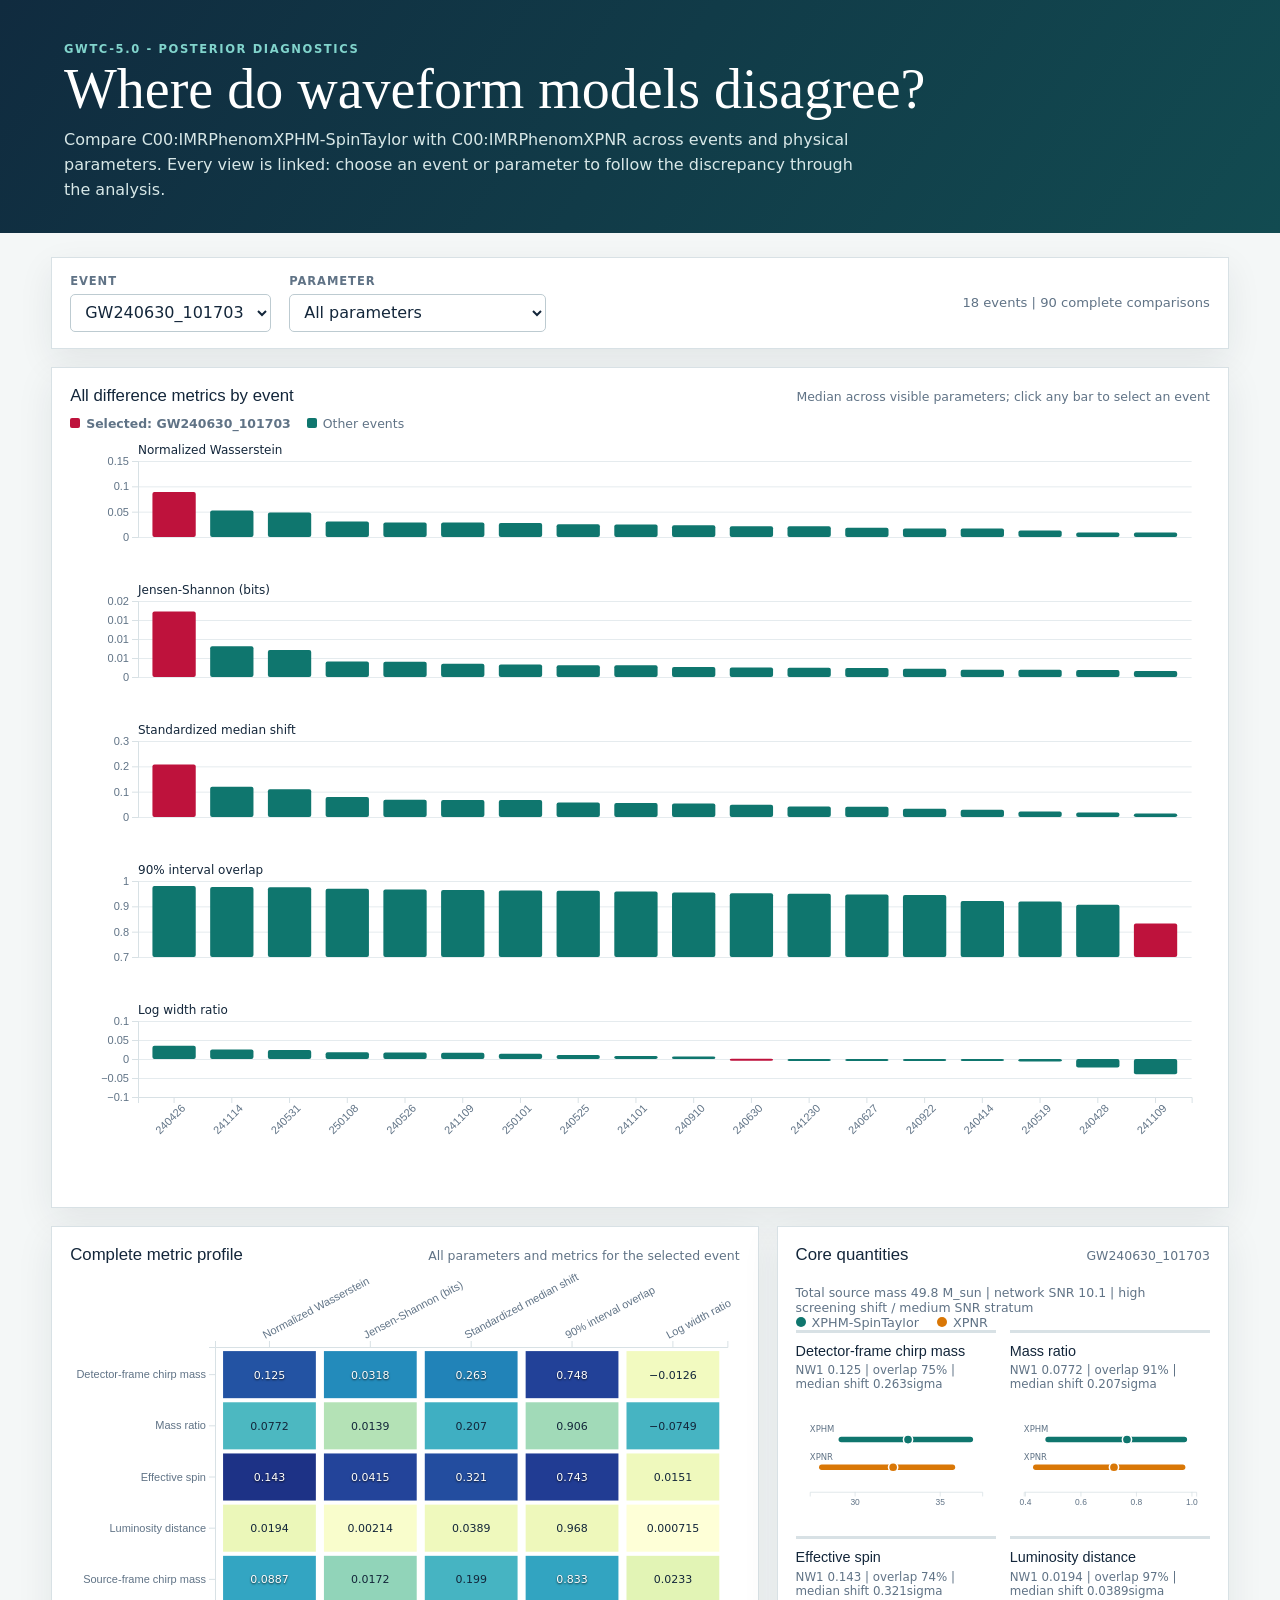
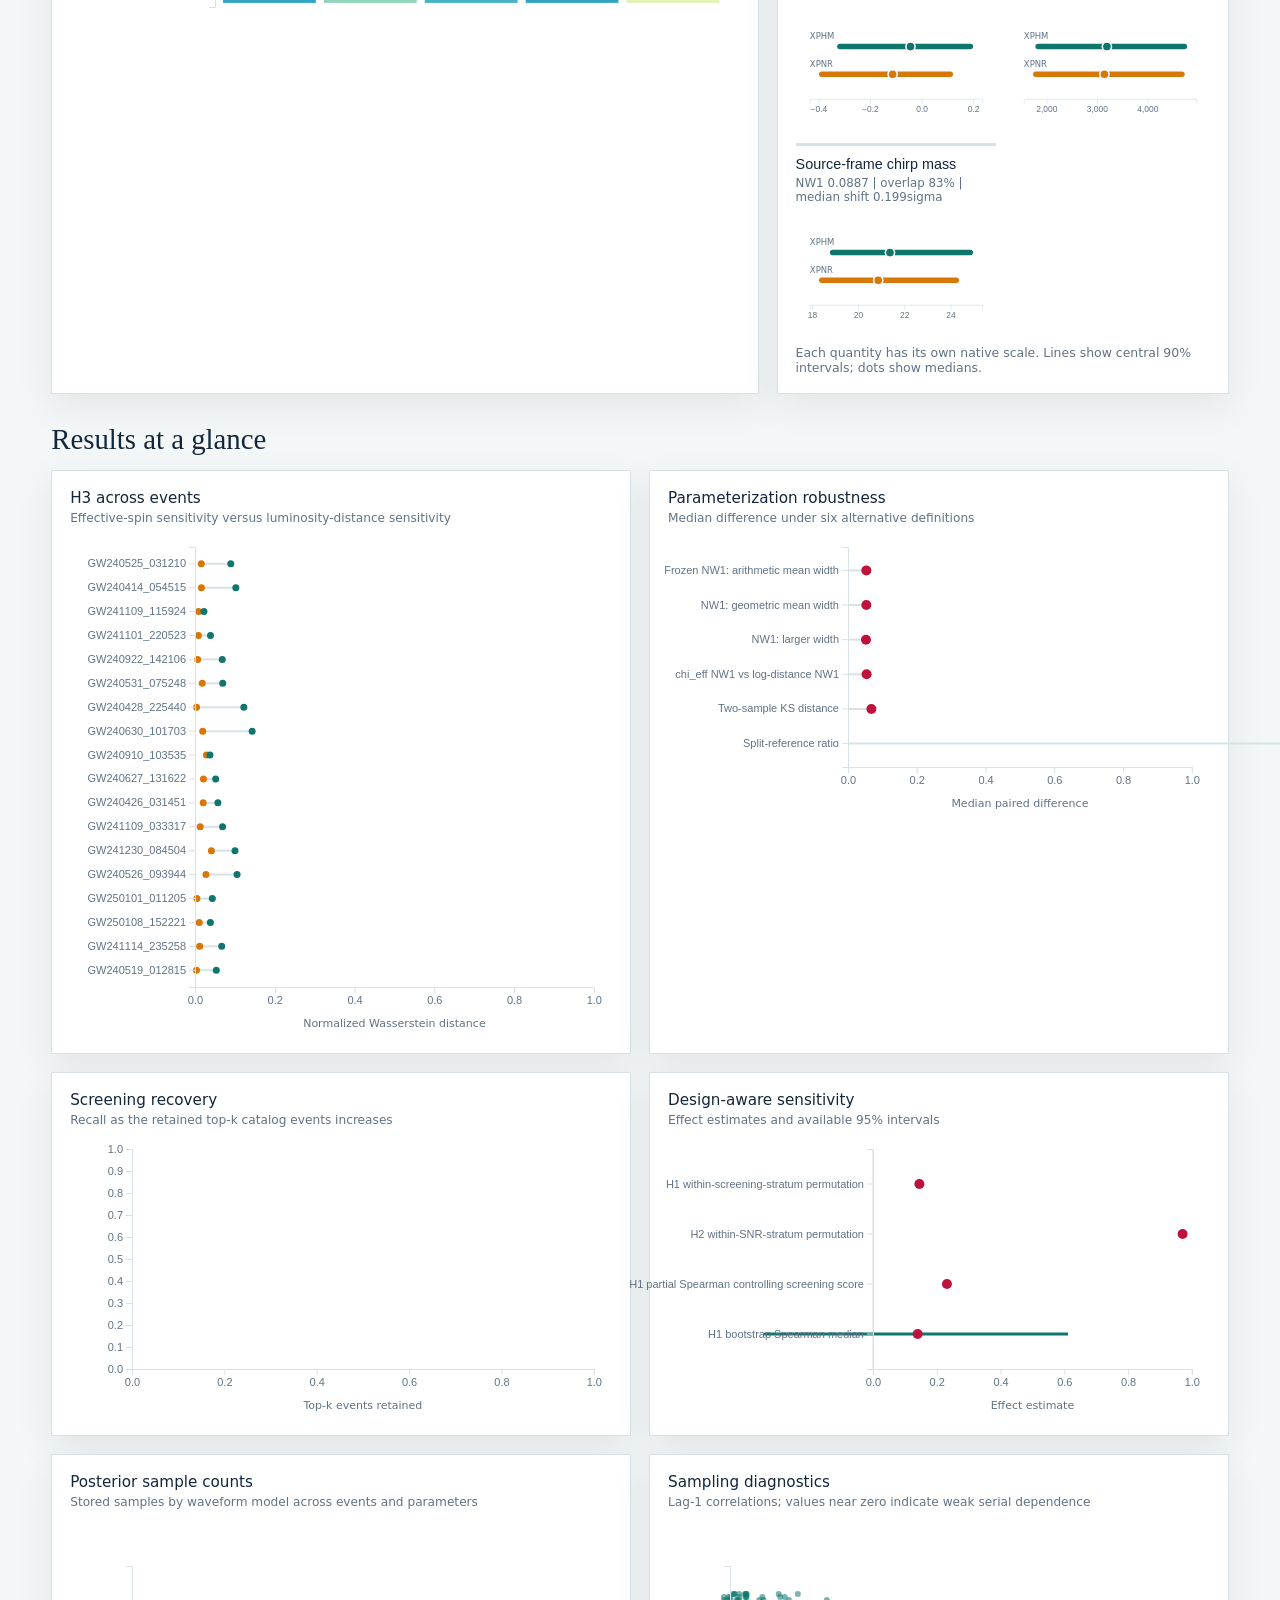
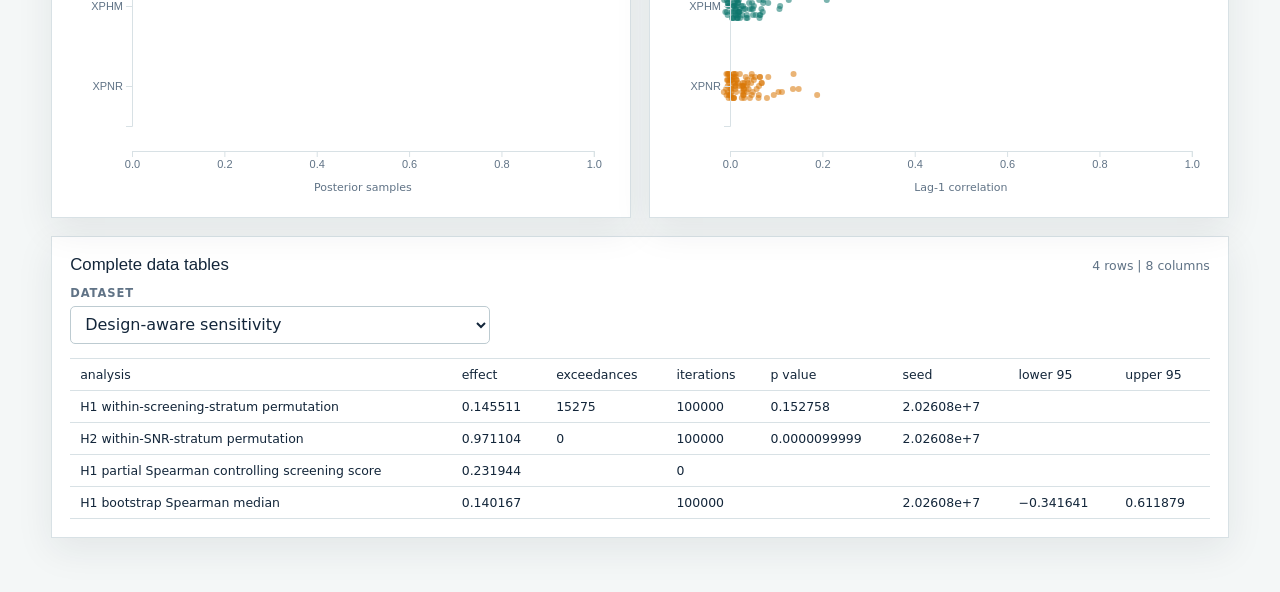
==== index.html @ d2b10250 "Add .nojekyll file and enhance tooltip animations in HTML files for improved user experience" ====
<!doctype html>
<html lang="en">
<head>
  <meta charset="utf-8">
  <meta name="viewport" content="width=device-width, initial-scale=1">
  <title>Waveform model comparison - GWTC-5.0</title>
  <script>
// https://d3js.org v7.9.0 Copyright 2010-2023 Mike Bostock
!function(t,n){"object"==typeof exports&&"undefined"!=typeof module?n(exports):"function"==typeof define&&define.amd?define(["exports"],n):n((t="undefined"!=typeof globalThis?globalThis:t||self).d3=t.d3||{})}(this,(function(t){"use strict";function n(t,n){return null==t||null==n?NaN:t<n?-1:t>n?1:t>=n?0:NaN}function e(t,n){return null==t||null==n?NaN:n<t?-1:n>t?1:n>=t?0:NaN}function r(t){let r,o,a;function u(t,n,e=0,i=t.length){if(e<i){if(0!==r(n,n))return i;do{const r=e+i>>>1;o(t[r],n)<0?e=r+1:i=r}while(e<i)}return e}return 2!==t.length?(r=n,o=(e,r)=>n(t(e),r),a=(n,e)=>t(n)-e):(r=t===n||t===e?t:i,o=t,a=t),{left:u,center:function(t,n,e=0,r=t.length){const i=u(t,n,e,r-1);return i>e&&a(t[i-1],n)>-a(t[i],n)?i-1:i},right:function(t,n,e=0,i=t.length){if(e<i){if(0!==r(n,n))return i;do{const r=e+i>>>1;o(t[r],n)<=0?e=r+1:i=r}while(e<i)}return e}}}function i(){return 0}function o(t){return null===t?NaN:+t}const a=r(n),u=a.right,c=a.left,f=r(o).center;var s=u;const l=d(y),h=d((function(t){const n=y(t);return(t,e,r,i,o)=>{n(t,e,(r<<=2)+0,(i<<=2)+0,o<<=2),n(t,e,r+1,i+1,o),n(t,e,r+2,i+2,o),n(t,e,r+3,i+3,o)}}));function d(t){return function(n,e,r=e){if(!((e=+e)>=0))throw new RangeError("invalid rx");if(!((r=+r)>=0))throw new RangeError("invalid ry");let{data:i,width:o,height:a}=n;if(!((o=Math.floor(o))>=0))throw new RangeError("invalid width");if(!((a=Math.floor(void 0!==a?a:i.length/o))>=0))throw new RangeError("invalid height");if(!o||!a||!e&&!r)return n;const u=e&&t(e),c=r&&t(r),f=i.slice();return u&&c?(p(u,f,i,o,a),p(u,i,f,o,a),p(u,f,i,o,a),g(c,i,f,o,a),g(c,f,i,o,a),g(c,i,f,o,a)):u?(p(u,i,f,o,a),p(u,f,i,o,a),p(u,i,f,o,a)):c&&(g(c,i,f,o,a),g(c,f,i,o,a),g(c,i,f,o,a)),n}}function p(t,n,e,r,i){for(let o=0,a=r*i;o<a;)t(n,e,o,o+=r,1)}function g(t,n,e,r,i){for(let o=0,a=r*i;o<r;++o)t(n,e,o,o+a,r)}function y(t){const n=Math.floor(t);if(n===t)return function(t){const n=2*t+1;return(e,r,i,o,a)=>{if(!((o-=a)>=i))return;let u=t*r[i];const c=a*t;for(let t=i,n=i+c;t<n;t+=a)u+=r[Math.min(o,t)];for(let t=i,f=o;t<=f;t+=a)u+=r[Math.min(o,t+c)],e[t]=u/n,u-=r[Math.max(i,t-c)]}}(t);const e=t-n,r=2*t+1;return(t,i,o,a,u)=>{if(!((a-=u)>=o))return;let c=n*i[o];const f=u*n,s=f+u;for(let t=o,n=o+f;t<n;t+=u)c+=i[Math.min(a,t)];for(let n=o,l=a;n<=l;n+=u)c+=i[Math.min(a,n+f)],t[n]=(c+e*(i[Math.max(o,n-s)]+i[Math.min(a,n+s)]))/r,c-=i[Math.max(o,n-f)]}}function v(t,n){let e=0;if(void 0===n)for(let n of t)null!=n&&(n=+n)>=n&&++e;else{let r=-1;for(let i of t)null!=(i=n(i,++r,t))&&(i=+i)>=i&&++e}return e}function _(t){return 0|t.length}function b(t){return!(t>0)}function m(t){return"object"!=typeof t||"length"in t?t:Array.from(t)}function x(t,n){let e,r=0,i=0,o=0;if(void 0===n)for(let n of t)null!=n&&(n=+n)>=n&&(e=n-i,i+=e/++r,o+=e*(n-i));else{let a=-1;for(let u of t)null!=(u=n(u,++a,t))&&(u=+u)>=u&&(e=u-i,i+=e/++r,o+=e*(u-i))}if(r>1)return o/(r-1)}function w(t,n){const e=x(t,n);return e?Math.sqrt(e):e}function M(t,n){let e,r;if(void 0===n)for(const n of t)null!=n&&(void 0===e?n>=n&&(e=r=n):(e>n&&(e=n),r<n&&(r=n)));else{let i=-1;for(let o of t)null!=(o=n(o,++i,t))&&(void 0===e?o>=o&&(e=r=o):(e>o&&(e=o),r<o&&(r=o)))}return[e,r]}class T{constructor(){this._partials=new Float64Array(32),this._n=0}add(t){const n=this._partials;let e=0;for(let r=0;r<this._n&&r<32;r++){const i=n[r],o=t+i,a=Math.abs(t)<Math.abs(i)?t-(o-i):i-(o-t);a&&(n[e++]=a),t=o}return n[e]=t,this._n=e+1,this}valueOf(){const t=this._partials;let n,e,r,i=this._n,o=0;if(i>0){for(o=t[--i];i>0&&(n=o,e=t[--i],o=n+e,r=e-(o-n),!r););i>0&&(r<0&&t[i-1]<0||r>0&&t[i-1]>0)&&(e=2*r,n=o+e,e==n-o&&(o=n))}return o}}class InternMap extends Map{constructor(t,n=N){if(super(),Object.defineProperties(this,{_intern:{value:new Map},_key:{value:n}}),null!=t)for(const[n,e]of t)this.set(n,e)}get(t){return super.get(A(this,t))}has(t){return super.has(A(this,t))}set(t,n){return super.set(S(this,t),n)}delete(t){return super.delete(E(this,t))}}class InternSet extends Set{constructor(t,n=N){if(super(),Object.defineProperties(this,{_intern:{value:new Map},_key:{value:n}}),null!=t)for(const n of t)this.add(n)}has(t){return super.has(A(this,t))}add(t){return super.add(S(this,t))}delete(t){return super.delete(E(this,t))}}function A({_intern:t,_key:n},e){const r=n(e);return t.has(r)?t.get(r):e}function S({_intern:t,_key:n},e){const r=n(e);return t.has(r)?t.get(r):(t.set(r,e),e)}function E({_intern:t,_key:n},e){const r=n(e);return t.has(r)&&(e=t.get(r),t.delete(r)),e}function N(t){return null!==t&&"object"==typeof t?t.valueOf():t}function k(t){return t}function C(t,...n){return F(t,k,k,n)}function P(t,...n){return F(t,Array.from,k,n)}function z(t,n){for(let e=1,r=n.length;e<r;++e)t=t.flatMap((t=>t.pop().map((([n,e])=>[...t,n,e]))));return t}function $(t,n,...e){return F(t,k,n,e)}function D(t,n,...e){return F(t,Array.from,n,e)}function R(t){if(1!==t.length)throw new Error("duplicate key");return t[0]}function F(t,n,e,r){return function t(i,o){if(o>=r.length)return e(i);const a=new InternMap,u=r[o++];let c=-1;for(const t of i){const n=u(t,++c,i),e=a.get(n);e?e.push(t):a.set(n,[t])}for(const[n,e]of a)a.set(n,t(e,o));return n(a)}(t,0)}function q(t,n){return Array.from(n,(n=>t[n]))}function U(t,...n){if("function"!=typeof t[Symbol.iterator])throw new TypeError("values is not iterable");t=Array.from(t);let[e]=n;if(e&&2!==e.length||n.length>1){const r=Uint32Array.from(t,((t,n)=>n));return n.length>1?(n=n.map((n=>t.map(n))),r.sort(((t,e)=>{for(const r of n){const n=O(r[t],r[e]);if(n)return n}}))):(e=t.map(e),r.sort(((t,n)=>O(e[t],e[n])))),q(t,r)}return t.sort(I(e))}function I(t=n){if(t===n)return O;if("function"!=typeof t)throw new TypeError("compare is not a function");return(n,e)=>{const r=t(n,e);return r||0===r?r:(0===t(e,e))-(0===t(n,n))}}function O(t,n){return(null==t||!(t>=t))-(null==n||!(n>=n))||(t<n?-1:t>n?1:0)}var B=Array.prototype.slice;function Y(t){return()=>t}const L=Math.sqrt(50),j=Math.sqrt(10),H=Math.sqrt(2);function X(t,n,e){const r=(n-t)/Math.max(0,e),i=Math.floor(Math.log10(r)),o=r/Math.pow(10,i),a=o>=L?10:o>=j?5:o>=H?2:1;let u,c,f;return i<0?(f=Math.pow(10,-i)/a,u=Math.round(t*f),c=Math.round(n*f),u/f<t&&++u,c/f>n&&--c,f=-f):(f=Math.pow(10,i)*a,u=Math.round(t/f),c=Math.round(n/f),u*f<t&&++u,c*f>n&&--c),c<u&&.5<=e&&e<2?X(t,n,2*e):[u,c,f]}function G(t,n,e){if(!((e=+e)>0))return[];if((t=+t)===(n=+n))return[t];const r=n<t,[i,o,a]=r?X(n,t,e):X(t,n,e);if(!(o>=i))return[];const u=o-i+1,c=new Array(u);if(r)if(a<0)for(let t=0;t<u;++t)c[t]=(o-t)/-a;else for(let t=0;t<u;++t)c[t]=(o-t)*a;else if(a<0)for(let t=0;t<u;++t)c[t]=(i+t)/-a;else for(let t=0;t<u;++t)c[t]=(i+t)*a;return c}function V(t,n,e){return X(t=+t,n=+n,e=+e)[2]}function W(t,n,e){e=+e;const r=(n=+n)<(t=+t),i=r?V(n,t,e):V(t,n,e);return(r?-1:1)*(i<0?1/-i:i)}function Z(t,n,e){let r;for(;;){const i=V(t,n,e);if(i===r||0===i||!isFinite(i))return[t,n];i>0?(t=Math.floor(t/i)*i,n=Math.ceil(n/i)*i):i<0&&(t=Math.ceil(t*i)/i,n=Math.floor(n*i)/i),r=i}}function K(t){return Math.max(1,Math.ceil(Math.log(v(t))/Math.LN2)+1)}function Q(){var t=k,n=M,e=K;function r(r){Array.isArray(r)||(r=Array.from(r));var i,o,a,u=r.length,c=new Array(u);for(i=0;i<u;++i)c[i]=t(r[i],i,r);var f=n(c),l=f[0],h=f[1],d=e(c,l,h);if(!Array.isArray(d)){const t=h,e=+d;if(n===M&&([l,h]=Z(l,h,e)),(d=G(l,h,e))[0]<=l&&(a=V(l,h,e)),d[d.length-1]>=h)if(t>=h&&n===M){const t=V(l,h,e);isFinite(t)&&(t>0?h=(Math.floor(h/t)+1)*t:t<0&&(h=(Math.ceil(h*-t)+1)/-t))}else d.pop()}for(var p=d.length,g=0,y=p;d[g]<=l;)++g;for(;d[y-1]>h;)--y;(g||y<p)&&(d=d.slice(g,y),p=y-g);var v,_=new Array(p+1);for(i=0;i<=p;++i)(v=_[i]=[]).x0=i>0?d[i-1]:l,v.x1=i<p?d[i]:h;if(isFinite(a)){if(a>0)for(i=0;i<u;++i)null!=(o=c[i])&&l<=o&&o<=h&&_[Math.min(p,Math.floor((o-l)/a))].push(r[i]);else if(a<0)for(i=0;i<u;++i)if(null!=(o=c[i])&&l<=o&&o<=h){const t=Math.floor((l-o)*a);_[Math.min(p,t+(d[t]<=o))].push(r[i])}}else for(i=0;i<u;++i)null!=(o=c[i])&&l<=o&&o<=h&&_[s(d,o,0,p)].push(r[i]);return _}return r.value=function(n){return arguments.length?(t="function"==typeof n?n:Y(n),r):t},r.domain=function(t){return arguments.length?(n="function"==typeof t?t:Y([t[0],t[1]]),r):n},r.thresholds=function(t){return arguments.length?(e="function"==typeof t?t:Y(Array.isArray(t)?B.call(t):t),r):e},r}function J(t,n){let e;if(void 0===n)for(const n of t)null!=n&&(e<n||void 0===e&&n>=n)&&(e=n);else{let r=-1;for(let i of t)null!=(i=n(i,++r,t))&&(e<i||void 0===e&&i>=i)&&(e=i)}return e}function tt(t,n){let e,r=-1,i=-1;if(void 0===n)for(const n of t)++i,null!=n&&(e<n||void 0===e&&n>=n)&&(e=n,r=i);else for(let o of t)null!=(o=n(o,++i,t))&&(e<o||void 0===e&&o>=o)&&(e=o,r=i);return r}function nt(t,n){let e;if(void 0===n)for(const n of t)null!=n&&(e>n||void 0===e&&n>=n)&&(e=n);else{let r=-1;for(let i of t)null!=(i=n(i,++r,t))&&(e>i||void 0===e&&i>=i)&&(e=i)}return e}function et(t,n){let e,r=-1,i=-1;if(void 0===n)for(const n of t)++i,null!=n&&(e>n||void 0===e&&n>=n)&&(e=n,r=i);else for(let o of t)null!=(o=n(o,++i,t))&&(e>o||void 0===e&&o>=o)&&(e=o,r=i);return r}function rt(t,n,e=0,r=1/0,i){if(n=Math.floor(n),e=Math.floor(Math.max(0,e)),r=Math.floor(Math.min(t.length-1,r)),!(e<=n&&n<=r))return t;for(i=void 0===i?O:I(i);r>e;){if(r-e>600){const o=r-e+1,a=n-e+1,u=Math.log(o),c=.5*Math.exp(2*u/3),f=.5*Math.sqrt(u*c*(o-c)/o)*(a-o/2<0?-1:1);rt(t,n,Math.max(e,Math.floor(n-a*c/o+f)),Math.min(r,Math.floor(n+(o-a)*c/o+f)),i)}const o=t[n];let a=e,u=r;for(it(t,e,n),i(t[r],o)>0&&it(t,e,r);a<u;){for(it(t,a,u),++a,--u;i(t[a],o)<0;)++a;for(;i(t[u],o)>0;)--u}0===i(t[e],o)?it(t,e,u):(++u,it(t,u,r)),u<=n&&(e=u+1),n<=u&&(r=u-1)}return t}function it(t,n,e){const r=t[n];t[n]=t[e],t[e]=r}function ot(t,e=n){let r,i=!1;if(1===e.length){let o;for(const a of t){const t=e(a);(i?n(t,o)>0:0===n(t,t))&&(r=a,o=t,i=!0)}}else for(const n of t)(i?e(n,r)>0:0===e(n,n))&&(r=n,i=!0);return r}function at(t,n,e){if(t=Float64Array.from(function*(t,n){if(void 0===n)for(let n of t)null!=n&&(n=+n)>=n&&(yield n);else{let e=-1;for(let r of t)null!=(r=n(r,++e,t))&&(r=+r)>=r&&(yield r)}}(t,e)),(r=t.length)&&!isNaN(n=+n)){if(n<=0||r<2)return nt(t);if(n>=1)return J(t);var r,i=(r-1)*n,o=Math.floor(i),a=J(rt(t,o).subarray(0,o+1));return a+(nt(t.subarray(o+1))-a)*(i-o)}}function ut(t,n,e=o){if((r=t.length)&&!isNaN(n=+n)){if(n<=0||r<2)return+e(t[0],0,t);if(n>=1)return+e(t[r-1],r-1,t);var r,i=(r-1)*n,a=Math.floor(i),u=+e(t[a],a,t);return u+(+e(t[a+1],a+1,t)-u)*(i-a)}}function ct(t,n,e=o){if(!isNaN(n=+n)){if(r=Float64Array.from(t,((n,r)=>o(e(t[r],r,t)))),n<=0)return et(r);if(n>=1)return tt(r);var r,i=Uint32Array.from(t,((t,n)=>n)),a=r.length-1,u=Math.floor(a*n);return rt(i,u,0,a,((t,n)=>O(r[t],r[n]))),(u=ot(i.subarray(0,u+1),(t=>r[t])))>=0?u:-1}}function ft(t){return Array.from(function*(t){for(const n of t)yield*n}(t))}function st(t,n){return[t,n]}function lt(t,n,e){t=+t,n=+n,e=(i=arguments.length)<2?(n=t,t=0,1):i<3?1:+e;for(var r=-1,i=0|Math.max(0,Math.ceil((n-t)/e)),o=new Array(i);++r<i;)o[r]=t+r*e;return o}function ht(t,e=n){if(1===e.length)return et(t,e);let r,i=-1,o=-1;for(const n of t)++o,(i<0?0===e(n,n):e(n,r)<0)&&(r=n,i=o);return i}var dt=pt(Math.random);function pt(t){return function(n,e=0,r=n.length){let i=r-(e=+e);for(;i;){const r=t()*i--|0,o=n[i+e];n[i+e]=n[r+e],n[r+e]=o}return n}}function gt(t){if(!(i=t.length))return[];for(var n=-1,e=nt(t,yt),r=new Array(e);++n<e;)for(var i,o=-1,a=r[n]=new Array(i);++o<i;)a[o]=t[o][n];return r}function yt(t){return t.length}function vt(t){return t instanceof InternSet?t:new InternSet(t)}function _t(t,n){const e=t[Symbol.iterator](),r=new Set;for(const t of n){const n=bt(t);if(r.has(n))continue;let i,o;for(;({value:i,done:o}=e.next());){if(o)return!1;const t=bt(i);if(r.add(t),Object.is(n,t))break}}return!0}function bt(t){return null!==t&&"object"==typeof t?t.valueOf():t}function mt(t){return t}var xt=1,wt=2,Mt=3,Tt=4,At=1e-6;function St(t){return"translate("+t+",0)"}function Et(t){return"translate(0,"+t+")"}function Nt(t){return n=>+t(n)}function kt(t,n){return n=Math.max(0,t.bandwidth()-2*n)/2,t.round()&&(n=Math.round(n)),e=>+t(e)+n}function Ct(){return!this.__axis}function Pt(t,n){var e=[],r=null,i=null,o=6,a=6,u=3,c="undefined"!=typeof window&&window.devicePixelRatio>1?0:.5,f=t===xt||t===Tt?-1:1,s=t===Tt||t===wt?"x":"y",l=t===xt||t===Mt?St:Et;function h(h){var d=null==r?n.ticks?n.ticks.apply(n,e):n.domain():r,p=null==i?n.tickFormat?n.tickFormat.apply(n,e):mt:i,g=Math.max(o,0)+u,y=n.range(),v=+y[0]+c,_=+y[y.length-1]+c,b=(n.bandwidth?kt:Nt)(n.copy(),c),m=h.selection?h.selection():h,x=m.selectAll(".domain").data([null]),w=m.selectAll(".tick").data(d,n).order(),M=w.exit(),T=w.enter().append("g").attr("class","tick"),A=w.select("line"),S=w.select("text");x=x.merge(x.enter().insert("path",".tick").attr("class","domain").attr("stroke","currentColor")),w=w.merge(T),A=A.merge(T.append("line").attr("stroke","currentColor").attr(s+"2",f*o)),S=S.merge(T.append("text").attr("fill","currentColor").attr(s,f*g).attr("dy",t===xt?"0em":t===Mt?"0.71em":"0.32em")),h!==m&&(x=x.transition(h),w=w.transition(h),A=A.transition(h),S=S.transition(h),M=M.transition(h).attr("opacity",At).attr("transform",(function(t){return isFinite(t=b(t))?l(t+c):this.getAttribute("transform")})),T.attr("opacity",At).attr("transform",(function(t){var n=this.parentNode.__axis;return l((n&&isFinite(n=n(t))?n:b(t))+c)}))),M.remove(),x.attr("d",t===Tt||t===wt?a?"M"+f*a+","+v+"H"+c+"V"+_+"H"+f*a:"M"+c+","+v+"V"+_:a?"M"+v+","+f*a+"V"+c+"H"+_+"V"+f*a:"M"+v+","+c+"H"+_),w.attr("opacity",1).attr("transform",(function(t){return l(b(t)+c)})),A.attr(s+"2",f*o),S.attr(s,f*g).text(p),m.filter(Ct).attr("fill","none").attr("font-size",10).attr("font-family","sans-serif").attr("text-anchor",t===wt?"start":t===Tt?"end":"middle"),m.each((function(){this.__axis=b}))}return h.scale=function(t){return arguments.length?(n=t,h):n},h.ticks=function(){return e=Array.from(arguments),h},h.tickArguments=function(t){return arguments.length?(e=null==t?[]:Array.from(t),h):e.slice()},h.tickValues=function(t){return arguments.length?(r=null==t?null:Array.from(t),h):r&&r.slice()},h.tickFormat=function(t){return arguments.length?(i=t,h):i},h.tickSize=function(t){return arguments.length?(o=a=+t,h):o},h.tickSizeInner=function(t){return arguments.length?(o=+t,h):o},h.tickSizeOuter=function(t){return arguments.length?(a=+t,h):a},h.tickPadding=function(t){return arguments.length?(u=+t,h):u},h.offset=function(t){return arguments.length?(c=+t,h):c},h}var zt={value:()=>{}};function $t(){for(var t,n=0,e=arguments.length,r={};n<e;++n){if(!(t=arguments[n]+"")||t in r||/[\s.]/.test(t))throw new Error("illegal type: "+t);r[t]=[]}return new Dt(r)}function Dt(t){this._=t}function Rt(t,n){for(var e,r=0,i=t.length;r<i;++r)if((e=t[r]).name===n)return e.value}function Ft(t,n,e){for(var r=0,i=t.length;r<i;++r)if(t[r].name===n){t[r]=zt,t=t.slice(0,r).concat(t.slice(r+1));break}return null!=e&&t.push({name:n,value:e}),t}Dt.prototype=$t.prototype={constructor:Dt,on:function(t,n){var e,r,i=this._,o=(r=i,(t+"").trim().split(/^|\s+/).map((function(t){var n="",e=t.indexOf(".");if(e>=0&&(n=t.slice(e+1),t=t.slice(0,e)),t&&!r.hasOwnProperty(t))throw new Error("unknown type: "+t);return{type:t,name:n}}))),a=-1,u=o.length;if(!(arguments.length<2)){if(null!=n&&"function"!=typeof n)throw new Error("invalid callback: "+n);for(;++a<u;)if(e=(t=o[a]).type)i[e]=Ft(i[e],t.name,n);else if(null==n)for(e in i)i[e]=Ft(i[e],t.name,null);return this}for(;++a<u;)if((e=(t=o[a]).type)&&(e=Rt(i[e],t.name)))return e},copy:function(){var t={},n=this._;for(var e in n)t[e]=n[e].slice();return new Dt(t)},call:function(t,n){if((e=arguments.length-2)>0)for(var e,r,i=new Array(e),o=0;o<e;++o)i[o]=arguments[o+2];if(!this._.hasOwnProperty(t))throw new Error("unknown type: "+t);for(o=0,e=(r=this._[t]).length;o<e;++o)r[o].value.apply(n,i)},apply:function(t,n,e){if(!this._.hasOwnProperty(t))throw new Error("unknown type: "+t);for(var r=this._[t],i=0,o=r.length;i<o;++i)r[i].value.apply(n,e)}};var qt="http://www.w3.org/1999/xhtml",Ut={svg:"http://www.w3.org/2000/svg",xhtml:qt,xlink:"http://www.w3.org/1999/xlink",xml:"http://www.w3.org/XML/1998/namespace",xmlns:"http://www.w3.org/2000/xmlns/"};function It(t){var n=t+="",e=n.indexOf(":");return e>=0&&"xmlns"!==(n=t.slice(0,e))&&(t=t.slice(e+1)),Ut.hasOwnProperty(n)?{space:Ut[n],local:t}:t}function Ot(t){return function(){var n=this.ownerDocument,e=this.namespaceURI;return e===qt&&n.documentElement.namespaceURI===qt?n.createElement(t):n.createElementNS(e,t)}}function Bt(t){return function(){return this.ownerDocument.createElementNS(t.space,t.local)}}function Yt(t){var n=It(t);return(n.local?Bt:Ot)(n)}function Lt(){}function jt(t){return null==t?Lt:function(){return this.querySelector(t)}}function Ht(t){return null==t?[]:Array.isArray(t)?t:Array.from(t)}function Xt(){return[]}function Gt(t){return null==t?Xt:function(){return this.querySelectorAll(t)}}function Vt(t){return function(){return this.matches(t)}}function Wt(t){return function(n){return n.matches(t)}}var Zt=Array.prototype.find;function Kt(){return this.firstElementChild}var Qt=Array.prototype.filter;function Jt(){return Array.from(this.children)}function tn(t){return new Array(t.length)}function nn(t,n){this.ownerDocument=t.ownerDocument,this.namespaceURI=t.namespaceURI,this._next=null,this._parent=t,this.__data__=n}function en(t,n,e,r,i,o){for(var a,u=0,c=n.length,f=o.length;u<f;++u)(a=n[u])?(a.__data__=o[u],r[u]=a):e[u]=new nn(t,o[u]);for(;u<c;++u)(a=n[u])&&(i[u]=a)}function rn(t,n,e,r,i,o,a){var u,c,f,s=new Map,l=n.length,h=o.length,d=new Array(l);for(u=0;u<l;++u)(c=n[u])&&(d[u]=f=a.call(c,c.__data__,u,n)+"",s.has(f)?i[u]=c:s.set(f,c));for(u=0;u<h;++u)f=a.call(t,o[u],u,o)+"",(c=s.get(f))?(r[u]=c,c.__data__=o[u],s.delete(f)):e[u]=new nn(t,o[u]);for(u=0;u<l;++u)(c=n[u])&&s.get(d[u])===c&&(i[u]=c)}function on(t){return t.__data__}function an(t){return"object"==typeof t&&"length"in t?t:Array.from(t)}function un(t,n){return t<n?-1:t>n?1:t>=n?0:NaN}function cn(t){return function(){this.removeAttribute(t)}}function fn(t){return function(){this.removeAttributeNS(t.space,t.local)}}function sn(t,n){return function(){this.setAttribute(t,n)}}function ln(t,n){return function(){this.setAttributeNS(t.space,t.local,n)}}function hn(t,n){return function(){var e=n.apply(this,arguments);null==e?this.removeAttribute(t):this.setAttribute(t,e)}}function dn(t,n){return function(){var e=n.apply(this,arguments);null==e?this.removeAttributeNS(t.space,t.local):this.setAttributeNS(t.space,t.local,e)}}function pn(t){return t.ownerDocument&&t.ownerDocument.defaultView||t.document&&t||t.defaultView}function gn(t){return function(){this.style.removeProperty(t)}}function yn(t,n,e){return function(){this.style.setProperty(t,n,e)}}function vn(t,n,e){return function(){var r=n.apply(this,arguments);null==r?this.style.removeProperty(t):this.style.setProperty(t,r,e)}}function _n(t,n){return t.style.getPropertyValue(n)||pn(t).getComputedStyle(t,null).getPropertyValue(n)}function bn(t){return function(){delete this[t]}}function mn(t,n){return function(){this[t]=n}}function xn(t,n){return function(){var e=n.apply(this,arguments);null==e?delete this[t]:this[t]=e}}function wn(t){return t.trim().split(/^|\s+/)}function Mn(t){return t.classList||new Tn(t)}function Tn(t){this._node=t,this._names=wn(t.getAttribute("class")||"")}function An(t,n){for(var e=Mn(t),r=-1,i=n.length;++r<i;)e.add(n[r])}function Sn(t,n){for(var e=Mn(t),r=-1,i=n.length;++r<i;)e.remove(n[r])}function En(t){return function(){An(this,t)}}function Nn(t){return function(){Sn(this,t)}}function kn(t,n){return function(){(n.apply(this,arguments)?An:Sn)(this,t)}}function Cn(){this.textContent=""}function Pn(t){return function(){this.textContent=t}}function zn(t){return function(){var n=t.apply(this,arguments);this.textContent=null==n?"":n}}function $n(){this.innerHTML=""}function Dn(t){return function(){this.innerHTML=t}}function Rn(t){return function(){var n=t.apply(this,arguments);this.innerHTML=null==n?"":n}}function Fn(){this.nextSibling&&this.parentNode.appendChild(this)}function qn(){this.previousSibling&&this.parentNode.insertBefore(this,this.parentNode.firstChild)}function Un(){return null}function In(){var t=this.parentNode;t&&t.removeChild(this)}function On(){var t=this.cloneNode(!1),n=this.parentNode;return n?n.insertBefore(t,this.nextSibling):t}function Bn(){var t=this.cloneNode(!0),n=this.parentNode;return n?n.insertBefore(t,this.nextSibling):t}function Yn(t){return function(){var n=this.__on;if(n){for(var e,r=0,i=-1,o=n.length;r<o;++r)e=n[r],t.type&&e.type!==t.type||e.name!==t.name?n[++i]=e:this.removeEventListener(e.type,e.listener,e.options);++i?n.length=i:delete this.__on}}}function Ln(t,n,e){return function(){var r,i=this.__on,o=function(t){return function(n){t.call(this,n,this.__data__)}}(n);if(i)for(var a=0,u=i.length;a<u;++a)if((r=i[a]).type===t.type&&r.name===t.name)return this.removeEventListener(r.type,r.listener,r.options),this.addEventListener(r.type,r.listener=o,r.options=e),void(r.value=n);this.addEventListener(t.type,o,e),r={type:t.type,name:t.name,value:n,listener:o,options:e},i?i.push(r):this.__on=[r]}}function jn(t,n,e){var r=pn(t),i=r.CustomEvent;"function"==typeof i?i=new i(n,e):(i=r.document.createEvent("Event"),e?(i.initEvent(n,e.bubbles,e.cancelable),i.detail=e.detail):i.initEvent(n,!1,!1)),t.dispatchEvent(i)}function Hn(t,n){return function(){return jn(this,t,n)}}function Xn(t,n){return function(){return jn(this,t,n.apply(this,arguments))}}nn.prototype={constructor:nn,appendChild:function(t){return this._parent.insertBefore(t,this._next)},insertBefore:function(t,n){return this._parent.insertBefore(t,n)},querySelector:function(t){return this._parent.querySelector(t)},querySelectorAll:function(t){return this._parent.querySelectorAll(t)}},Tn.prototype={add:function(t){this._names.indexOf(t)<0&&(this._names.push(t),this._node.setAttribute("class",this._names.join(" ")))},remove:function(t){var n=this._names.indexOf(t);n>=0&&(this._names.splice(n,1),this._node.setAttribute("class",this._names.join(" ")))},contains:function(t){return this._names.indexOf(t)>=0}};var Gn=[null];function Vn(t,n){this._groups=t,this._parents=n}function Wn(){return new Vn([[document.documentElement]],Gn)}function Zn(t){return"string"==typeof t?new Vn([[document.querySelector(t)]],[document.documentElement]):new Vn([[t]],Gn)}Vn.prototype=Wn.prototype={constructor:Vn,select:function(t){"function"!=typeof t&&(t=jt(t));for(var n=this._groups,e=n.length,r=new Array(e),i=0;i<e;++i)for(var o,a,u=n[i],c=u.length,f=r[i]=new Array(c),s=0;s<c;++s)(o=u[s])&&(a=t.call(o,o.__data__,s,u))&&("__data__"in o&&(a.__data__=o.__data__),f[s]=a);return new Vn(r,this._parents)},selectAll:function(t){t="function"==typeof t?function(t){return function(){return Ht(t.apply(this,arguments))}}(t):Gt(t);for(var n=this._groups,e=n.length,r=[],i=[],o=0;o<e;++o)for(var a,u=n[o],c=u.length,f=0;f<c;++f)(a=u[f])&&(r.push(t.call(a,a.__data__,f,u)),i.push(a));return new Vn(r,i)},selectChild:function(t){return this.select(null==t?Kt:function(t){return function(){return Zt.call(this.children,t)}}("function"==typeof t?t:Wt(t)))},selectChildren:function(t){return this.selectAll(null==t?Jt:function(t){return function(){return Qt.call(this.children,t)}}("function"==typeof t?t:Wt(t)))},filter:function(t){"function"!=typeof t&&(t=Vt(t));for(var n=this._groups,e=n.length,r=new Array(e),i=0;i<e;++i)for(var o,a=n[i],u=a.length,c=r[i]=[],f=0;f<u;++f)(o=a[f])&&t.call(o,o.__data__,f,a)&&c.push(o);return new Vn(r,this._parents)},data:function(t,n){if(!arguments.length)return Array.from(this,on);var e=n?rn:en,r=this._parents,i=this._groups;"function"!=typeof t&&(t=function(t){return function(){return t}}(t));for(var o=i.length,a=new Array(o),u=new Array(o),c=new Array(o),f=0;f<o;++f){var s=r[f],l=i[f],h=l.length,d=an(t.call(s,s&&s.__data__,f,r)),p=d.length,g=u[f]=new Array(p),y=a[f]=new Array(p);e(s,l,g,y,c[f]=new Array(h),d,n);for(var v,_,b=0,m=0;b<p;++b)if(v=g[b]){for(b>=m&&(m=b+1);!(_=y[m])&&++m<p;);v._next=_||null}}return(a=new Vn(a,r))._enter=u,a._exit=c,a},enter:function(){return new Vn(this._enter||this._groups.map(tn),this._parents)},exit:function(){return new Vn(this._exit||this._groups.map(tn),this._parents)},join:function(t,n,e){var r=this.enter(),i=this,o=this.exit();return"function"==typeof t?(r=t(r))&&(r=r.selection()):r=r.append(t+""),null!=n&&(i=n(i))&&(i=i.selection()),null==e?o.remove():e(o),r&&i?r.merge(i).order():i},merge:function(t){for(var n=t.selection?t.selection():t,e=this._groups,r=n._groups,i=e.length,o=r.length,a=Math.min(i,o),u=new Array(i),c=0;c<a;++c)for(var f,s=e[c],l=r[c],h=s.length,d=u[c]=new Array(h),p=0;p<h;++p)(f=s[p]||l[p])&&(d[p]=f);for(;c<i;++c)u[c]=e[c];return new Vn(u,this._parents)},selection:function(){return this},order:function(){for(var t=this._groups,n=-1,e=t.length;++n<e;)for(var r,i=t[n],o=i.length-1,a=i[o];--o>=0;)(r=i[o])&&(a&&4^r.compareDocumentPosition(a)&&a.parentNode.insertBefore(r,a),a=r);return this},sort:function(t){function n(n,e){return n&&e?t(n.__data__,e.__data__):!n-!e}t||(t=un);for(var e=this._groups,r=e.length,i=new Array(r),o=0;o<r;++o){for(var a,u=e[o],c=u.length,f=i[o]=new Array(c),s=0;s<c;++s)(a=u[s])&&(f[s]=a);f.sort(n)}return new Vn(i,this._parents).order()},call:function(){var t=arguments[0];return arguments[0]=this,t.apply(null,arguments),this},nodes:function(){return Array.from(this)},node:function(){for(var t=this._groups,n=0,e=t.length;n<e;++n)for(var r=t[n],i=0,o=r.length;i<o;++i){var a=r[i];if(a)return a}return null},size:function(){let t=0;for(const n of this)++t;return t},empty:function(){return!this.node()},each:function(t){for(var n=this._groups,e=0,r=n.length;e<r;++e)for(var i,o=n[e],a=0,u=o.length;a<u;++a)(i=o[a])&&t.call(i,i.__data__,a,o);return this},attr:function(t,n){var e=It(t);if(arguments.length<2){var r=this.node();return e.local?r.getAttributeNS(e.space,e.local):r.getAttribute(e)}return this.each((null==n?e.local?fn:cn:"function"==typeof n?e.local?dn:hn:e.local?ln:sn)(e,n))},style:function(t,n,e){return arguments.length>1?this.each((null==n?gn:"function"==typeof n?vn:yn)(t,n,null==e?"":e)):_n(this.node(),t)},property:function(t,n){return arguments.length>1?this.each((null==n?bn:"function"==typeof n?xn:mn)(t,n)):this.node()[t]},classed:function(t,n){var e=wn(t+"");if(arguments.length<2){for(var r=Mn(this.node()),i=-1,o=e.length;++i<o;)if(!r.contains(e[i]))return!1;return!0}return this.each(("function"==typeof n?kn:n?En:Nn)(e,n))},text:function(t){return arguments.length?this.each(null==t?Cn:("function"==typeof t?zn:Pn)(t)):this.node().textContent},html:function(t){return arguments.length?this.each(null==t?$n:("function"==typeof t?Rn:Dn)(t)):this.node().innerHTML},raise:function(){return this.each(Fn)},lower:function(){return this.each(qn)},append:function(t){var n="function"==typeof t?t:Yt(t);return this.select((function(){return this.appendChild(n.apply(this,arguments))}))},insert:function(t,n){var e="function"==typeof t?t:Yt(t),r=null==n?Un:"function"==typeof n?n:jt(n);return this.select((function(){return this.insertBefore(e.apply(this,arguments),r.apply(this,arguments)||null)}))},remove:function(){return this.each(In)},clone:function(t){return this.select(t?Bn:On)},datum:function(t){return arguments.length?this.property("__data__",t):this.node().__data__},on:function(t,n,e){var r,i,o=function(t){return t.trim().split(/^|\s+/).map((function(t){var n="",e=t.indexOf(".");return e>=0&&(n=t.slice(e+1),t=t.slice(0,e)),{type:t,name:n}}))}(t+""),a=o.length;if(!(arguments.length<2)){for(u=n?Ln:Yn,r=0;r<a;++r)this.each(u(o[r],n,e));return this}var u=this.node().__on;if(u)for(var c,f=0,s=u.length;f<s;++f)for(r=0,c=u[f];r<a;++r)if((i=o[r]).type===c.type&&i.name===c.name)return c.value},dispatch:function(t,n){return this.each(("function"==typeof n?Xn:Hn)(t,n))},[Symbol.iterator]:function*(){for(var t=this._groups,n=0,e=t.length;n<e;++n)for(var r,i=t[n],o=0,a=i.length;o<a;++o)(r=i[o])&&(yield r)}};var Kn=0;function Qn(){return new Jn}function Jn(){this._="@"+(++Kn).toString(36)}function te(t){let n;for(;n=t.sourceEvent;)t=n;return t}function ne(t,n){if(t=te(t),void 0===n&&(n=t.currentTarget),n){var e=n.ownerSVGElement||n;if(e.createSVGPoint){var r=e.createSVGPoint();return r.x=t.clientX,r.y=t.clientY,[(r=r.matrixTransform(n.getScreenCTM().inverse())).x,r.y]}if(n.getBoundingClientRect){var i=n.getBoundingClientRect();return[t.clientX-i.left-n.clientLeft,t.clientY-i.top-n.clientTop]}}return[t.pageX,t.pageY]}Jn.prototype=Qn.prototype={constructor:Jn,get:function(t){for(var n=this._;!(n in t);)if(!(t=t.parentNode))return;return t[n]},set:function(t,n){return t[this._]=n},remove:function(t){return this._ in t&&delete t[this._]},toString:function(){return this._}};const ee={passive:!1},re={capture:!0,passive:!1};function ie(t){t.stopImmediatePropagation()}function oe(t){t.preventDefault(),t.stopImmediatePropagation()}function ae(t){var n=t.document.documentElement,e=Zn(t).on("dragstart.drag",oe,re);"onselectstart"in n?e.on("selectstart.drag",oe,re):(n.__noselect=n.style.MozUserSelect,n.style.MozUserSelect="none")}function ue(t,n){var e=t.document.documentElement,r=Zn(t).on("dragstart.drag",null);n&&(r.on("click.drag",oe,re),setTimeout((function(){r.on("click.drag",null)}),0)),"onselectstart"in e?r.on("selectstart.drag",null):(e.style.MozUserSelect=e.__noselect,delete e.__noselect)}var ce=t=>()=>t;function fe(t,{sourceEvent:n,subject:e,target:r,identifier:i,active:o,x:a,y:u,dx:c,dy:f,dispatch:s}){Object.defineProperties(this,{type:{value:t,enumerable:!0,configurable:!0},sourceEvent:{value:n,enumerable:!0,configurable:!0},subject:{value:e,enumerable:!0,configurable:!0},target:{value:r,enumerable:!0,configurable:!0},identifier:{value:i,enumerable:!0,configurable:!0},active:{value:o,enumerable:!0,configurable:!0},x:{value:a,enumerable:!0,configurable:!0},y:{value:u,enumerable:!0,configurable:!0},dx:{value:c,enumerable:!0,configurable:!0},dy:{value:f,enumerable:!0,configurable:!0},_:{value:s}})}function se(t){return!t.ctrlKey&&!t.button}function le(){return this.parentNode}function he(t,n){return null==n?{x:t.x,y:t.y}:n}function de(){return navigator.maxTouchPoints||"ontouchstart"in this}function pe(t,n,e){t.prototype=n.prototype=e,e.constructor=t}function ge(t,n){var e=Object.create(t.prototype);for(var r in n)e[r]=n[r];return e}function ye(){}fe.prototype.on=function(){var t=this._.on.apply(this._,arguments);return t===this._?this:t};var ve=.7,_e=1/ve,be="\\s*([+-]?\\d+)\\s*",me="\\s*([+-]?(?:\\d*\\.)?\\d+(?:[eE][+-]?\\d+)?)\\s*",xe="\\s*([+-]?(?:\\d*\\.)?\\d+(?:[eE][+-]?\\d+)?)%\\s*",we=/^#([0-9a-f]{3,8})$/,Me=new RegExp(`^rgb\\(${be},${be},${be}\\)$`),Te=new RegExp(`^rgb\\(${xe},${xe},${xe}\\)$`),Ae=new RegExp(`^rgba\\(${be},${be},${be},${me}\\)$`),Se=new RegExp(`^rgba\\(${xe},${xe},${xe},${me}\\)$`),Ee=new RegExp(`^hsl\\(${me},${xe},${xe}\\)$`),Ne=new RegExp(`^hsla\\(${me},${xe},${xe},${me}\\)$`),ke={aliceblue:15792383,antiquewhite:16444375,aqua:65535,aquamarine:8388564,azure:15794175,beige:16119260,bisque:16770244,black:0,blanchedalmond:16772045,blue:255,blueviolet:9055202,brown:10824234,burlywood:14596231,cadetblue:6266528,chartreuse:8388352,chocolate:13789470,coral:16744272,cornflowerblue:6591981,cornsilk:16775388,crimson:14423100,cyan:65535,darkblue:139,darkcyan:35723,darkgoldenrod:12092939,darkgray:11119017,darkgreen:25600,darkgrey:11119017,darkkhaki:12433259,darkmagenta:9109643,darkolivegreen:5597999,darkorange:16747520,darkorchid:10040012,darkred:9109504,darksalmon:15308410,darkseagreen:9419919,darkslateblue:4734347,darkslategray:3100495,darkslategrey:3100495,darkturquoise:52945,darkviolet:9699539,deeppink:16716947,deepskyblue:49151,dimgray:6908265,dimgrey:6908265,dodgerblue:2003199,firebrick:11674146,floralwhite:16775920,forestgreen:2263842,fuchsia:16711935,gainsboro:14474460,ghostwhite:16316671,gold:16766720,goldenrod:14329120,gray:8421504,green:32768,greenyellow:11403055,grey:8421504,honeydew:15794160,hotpink:16738740,indianred:13458524,indigo:4915330,ivory:16777200,khaki:15787660,lavender:15132410,lavenderblush:16773365,lawngreen:8190976,lemonchiffon:16775885,lightblue:11393254,lightcoral:15761536,lightcyan:14745599,lightgoldenrodyellow:16448210,lightgray:13882323,lightgreen:9498256,lightgrey:13882323,lightpink:16758465,lightsalmon:16752762,lightseagreen:2142890,lightskyblue:8900346,lightslategray:7833753,lightslategrey:7833753,lightsteelblue:11584734,lightyellow:16777184,lime:65280,limegreen:3329330,linen:16445670,magenta:16711935,maroon:8388608,mediumaquamarine:6737322,mediumblue:205,mediumorchid:12211667,mediumpurple:9662683,mediumseagreen:3978097,mediumslateblue:8087790,mediumspringgreen:64154,mediumturquoise:4772300,mediumvioletred:13047173,midnightblue:1644912,mintcream:16121850,mistyrose:16770273,moccasin:16770229,navajowhite:16768685,navy:128,oldlace:16643558,olive:8421376,olivedrab:7048739,orange:16753920,orangered:16729344,orchid:14315734,palegoldenrod:15657130,palegreen:10025880,paleturquoise:11529966,palevioletred:14381203,papayawhip:16773077,peachpuff:16767673,peru:13468991,pink:16761035,plum:14524637,powderblue:11591910,purple:8388736,rebeccapurple:6697881,red:16711680,rosybrown:12357519,royalblue:4286945,saddlebrown:9127187,salmon:16416882,sandybrown:16032864,seagreen:3050327,seashell:16774638,sienna:10506797,silver:12632256,skyblue:8900331,slateblue:6970061,slategray:7372944,slategrey:7372944,snow:16775930,springgreen:65407,steelblue:4620980,tan:13808780,teal:32896,thistle:14204888,tomato:16737095,turquoise:4251856,violet:15631086,wheat:16113331,white:16777215,whitesmoke:16119285,yellow:16776960,yellowgreen:10145074};function Ce(){return this.rgb().formatHex()}function Pe(){return this.rgb().formatRgb()}function ze(t){var n,e;return t=(t+"").trim().toLowerCase(),(n=we.exec(t))?(e=n[1].length,n=parseInt(n[1],16),6===e?$e(n):3===e?new qe(n>>8&15|n>>4&240,n>>4&15|240&n,(15&n)<<4|15&n,1):8===e?De(n>>24&255,n>>16&255,n>>8&255,(255&n)/255):4===e?De(n>>12&15|n>>8&240,n>>8&15|n>>4&240,n>>4&15|240&n,((15&n)<<4|15&n)/255):null):(n=Me.exec(t))?new qe(n[1],n[2],n[3],1):(n=Te.exec(t))?new qe(255*n[1]/100,255*n[2]/100,255*n[3]/100,1):(n=Ae.exec(t))?De(n[1],n[2],n[3],n[4]):(n=Se.exec(t))?De(255*n[1]/100,255*n[2]/100,255*n[3]/100,n[4]):(n=Ee.exec(t))?Le(n[1],n[2]/100,n[3]/100,1):(n=Ne.exec(t))?Le(n[1],n[2]/100,n[3]/100,n[4]):ke.hasOwnProperty(t)?$e(ke[t]):"transparent"===t?new qe(NaN,NaN,NaN,0):null}function $e(t){return new qe(t>>16&255,t>>8&255,255&t,1)}function De(t,n,e,r){return r<=0&&(t=n=e=NaN),new qe(t,n,e,r)}function Re(t){return t instanceof ye||(t=ze(t)),t?new qe((t=t.rgb()).r,t.g,t.b,t.opacity):new qe}function Fe(t,n,e,r){return 1===arguments.length?Re(t):new qe(t,n,e,null==r?1:r)}function qe(t,n,e,r){this.r=+t,this.g=+n,this.b=+e,this.opacity=+r}function Ue(){return`#${Ye(this.r)}${Ye(this.g)}${Ye(this.b)}`}function Ie(){const t=Oe(this.opacity);return`${1===t?"rgb(":"rgba("}${Be(this.r)}, ${Be(this.g)}, ${Be(this.b)}${1===t?")":`, ${t})`}`}function Oe(t){return isNaN(t)?1:Math.max(0,Math.min(1,t))}function Be(t){return Math.max(0,Math.min(255,Math.round(t)||0))}function Ye(t){return((t=Be(t))<16?"0":"")+t.toString(16)}function Le(t,n,e,r){return r<=0?t=n=e=NaN:e<=0||e>=1?t=n=NaN:n<=0&&(t=NaN),new Xe(t,n,e,r)}function je(t){if(t instanceof Xe)return new Xe(t.h,t.s,t.l,t.opacity);if(t instanceof ye||(t=ze(t)),!t)return new Xe;if(t instanceof Xe)return t;var n=(t=t.rgb()).r/255,e=t.g/255,r=t.b/255,i=Math.min(n,e,r),o=Math.max(n,e,r),a=NaN,u=o-i,c=(o+i)/2;return u?(a=n===o?(e-r)/u+6*(e<r):e===o?(r-n)/u+2:(n-e)/u+4,u/=c<.5?o+i:2-o-i,a*=60):u=c>0&&c<1?0:a,new Xe(a,u,c,t.opacity)}function He(t,n,e,r){return 1===arguments.length?je(t):new Xe(t,n,e,null==r?1:r)}function Xe(t,n,e,r){this.h=+t,this.s=+n,this.l=+e,this.opacity=+r}function Ge(t){return(t=(t||0)%360)<0?t+360:t}function Ve(t){return Math.max(0,Math.min(1,t||0))}function We(t,n,e){return 255*(t<60?n+(e-n)*t/60:t<180?e:t<240?n+(e-n)*(240-t)/60:n)}pe(ye,ze,{copy(t){return Object.assign(new this.constructor,this,t)},displayable(){return this.rgb().displayable()},hex:Ce,formatHex:Ce,formatHex8:function(){return this.rgb().formatHex8()},formatHsl:function(){return je(this).formatHsl()},formatRgb:Pe,toString:Pe}),pe(qe,Fe,ge(ye,{brighter(t){return t=null==t?_e:Math.pow(_e,t),new qe(this.r*t,this.g*t,this.b*t,this.opacity)},darker(t){return t=null==t?ve:Math.pow(ve,t),new qe(this.r*t,this.g*t,this.b*t,this.opacity)},rgb(){return this},clamp(){return new qe(Be(this.r),Be(this.g),Be(this.b),Oe(this.opacity))},displayable(){return-.5<=this.r&&this.r<255.5&&-.5<=this.g&&this.g<255.5&&-.5<=this.b&&this.b<255.5&&0<=this.opacity&&this.opacity<=1},hex:Ue,formatHex:Ue,formatHex8:function(){return`#${Ye(this.r)}${Ye(this.g)}${Ye(this.b)}${Ye(255*(isNaN(this.opacity)?1:this.opacity))}`},formatRgb:Ie,toString:Ie})),pe(Xe,He,ge(ye,{brighter(t){return t=null==t?_e:Math.pow(_e,t),new Xe(this.h,this.s,this.l*t,this.opacity)},darker(t){return t=null==t?ve:Math.pow(ve,t),new Xe(this.h,this.s,this.l*t,this.opacity)},rgb(){var t=this.h%360+360*(this.h<0),n=isNaN(t)||isNaN(this.s)?0:this.s,e=this.l,r=e+(e<.5?e:1-e)*n,i=2*e-r;return new qe(We(t>=240?t-240:t+120,i,r),We(t,i,r),We(t<120?t+240:t-120,i,r),this.opacity)},clamp(){return new Xe(Ge(this.h),Ve(this.s),Ve(this.l),Oe(this.opacity))},displayable(){return(0<=this.s&&this.s<=1||isNaN(this.s))&&0<=this.l&&this.l<=1&&0<=this.opacity&&this.opacity<=1},formatHsl(){const t=Oe(this.opacity);return`${1===t?"hsl(":"hsla("}${Ge(this.h)}, ${100*Ve(this.s)}%, ${100*Ve(this.l)}%${1===t?")":`, ${t})`}`}}));const Ze=Math.PI/180,Ke=180/Math.PI,Qe=.96422,Je=1,tr=.82521,nr=4/29,er=6/29,rr=3*er*er,ir=er*er*er;function or(t){if(t instanceof ur)return new ur(t.l,t.a,t.b,t.opacity);if(t instanceof pr)return gr(t);t instanceof qe||(t=Re(t));var n,e,r=lr(t.r),i=lr(t.g),o=lr(t.b),a=cr((.2225045*r+.7168786*i+.0606169*o)/Je);return r===i&&i===o?n=e=a:(n=cr((.4360747*r+.3850649*i+.1430804*o)/Qe),e=cr((.0139322*r+.0971045*i+.7141733*o)/tr)),new ur(116*a-16,500*(n-a),200*(a-e),t.opacity)}function ar(t,n,e,r){return 1===arguments.length?or(t):new ur(t,n,e,null==r?1:r)}function ur(t,n,e,r){this.l=+t,this.a=+n,this.b=+e,this.opacity=+r}function cr(t){return t>ir?Math.pow(t,1/3):t/rr+nr}function fr(t){return t>er?t*t*t:rr*(t-nr)}function sr(t){return 255*(t<=.0031308?12.92*t:1.055*Math.pow(t,1/2.4)-.055)}function lr(t){return(t/=255)<=.04045?t/12.92:Math.pow((t+.055)/1.055,2.4)}function hr(t){if(t instanceof pr)return new pr(t.h,t.c,t.l,t.opacity);if(t instanceof ur||(t=or(t)),0===t.a&&0===t.b)return new pr(NaN,0<t.l&&t.l<100?0:NaN,t.l,t.opacity);var n=Math.atan2(t.b,t.a)*Ke;return new pr(n<0?n+360:n,Math.sqrt(t.a*t.a+t.b*t.b),t.l,t.opacity)}function dr(t,n,e,r){return 1===arguments.length?hr(t):new pr(t,n,e,null==r?1:r)}function pr(t,n,e,r){this.h=+t,this.c=+n,this.l=+e,this.opacity=+r}function gr(t){if(isNaN(t.h))return new ur(t.l,0,0,t.opacity);var n=t.h*Ze;return new ur(t.l,Math.cos(n)*t.c,Math.sin(n)*t.c,t.opacity)}pe(ur,ar,ge(ye,{brighter(t){return new ur(this.l+18*(null==t?1:t),this.a,this.b,this.opacity)},darker(t){return new ur(this.l-18*(null==t?1:t),this.a,this.b,this.opacity)},rgb(){var t=(this.l+16)/116,n=isNaN(this.a)?t:t+this.a/500,e=isNaN(this.b)?t:t-this.b/200;return new qe(sr(3.1338561*(n=Qe*fr(n))-1.6168667*(t=Je*fr(t))-.4906146*(e=tr*fr(e))),sr(-.9787684*n+1.9161415*t+.033454*e),sr(.0719453*n-.2289914*t+1.4052427*e),this.opacity)}})),pe(pr,dr,ge(ye,{brighter(t){return new pr(this.h,this.c,this.l+18*(null==t?1:t),this.opacity)},darker(t){return new pr(this.h,this.c,this.l-18*(null==t?1:t),this.opacity)},rgb(){return gr(this).rgb()}}));var yr=-.14861,vr=1.78277,_r=-.29227,br=-.90649,mr=1.97294,xr=mr*br,wr=mr*vr,Mr=vr*_r-br*yr;function Tr(t,n,e,r){return 1===arguments.length?function(t){if(t instanceof Ar)return new Ar(t.h,t.s,t.l,t.opacity);t instanceof qe||(t=Re(t));var n=t.r/255,e=t.g/255,r=t.b/255,i=(Mr*r+xr*n-wr*e)/(Mr+xr-wr),o=r-i,a=(mr*(e-i)-_r*o)/br,u=Math.sqrt(a*a+o*o)/(mr*i*(1-i)),c=u?Math.atan2(a,o)*Ke-120:NaN;return new Ar(c<0?c+360:c,u,i,t.opacity)}(t):new Ar(t,n,e,null==r?1:r)}function Ar(t,n,e,r){this.h=+t,this.s=+n,this.l=+e,this.opacity=+r}function Sr(t,n,e,r,i){var o=t*t,a=o*t;return((1-3*t+3*o-a)*n+(4-6*o+3*a)*e+(1+3*t+3*o-3*a)*r+a*i)/6}function Er(t){var n=t.length-1;return function(e){var r=e<=0?e=0:e>=1?(e=1,n-1):Math.floor(e*n),i=t[r],o=t[r+1],a=r>0?t[r-1]:2*i-o,u=r<n-1?t[r+2]:2*o-i;return Sr((e-r/n)*n,a,i,o,u)}}function Nr(t){var n=t.length;return function(e){var r=Math.floor(((e%=1)<0?++e:e)*n),i=t[(r+n-1)%n],o=t[r%n],a=t[(r+1)%n],u=t[(r+2)%n];return Sr((e-r/n)*n,i,o,a,u)}}pe(Ar,Tr,ge(ye,{brighter(t){return t=null==t?_e:Math.pow(_e,t),new Ar(this.h,this.s,this.l*t,this.opacity)},darker(t){return t=null==t?ve:Math.pow(ve,t),new Ar(this.h,this.s,this.l*t,this.opacity)},rgb(){var t=isNaN(this.h)?0:(this.h+120)*Ze,n=+this.l,e=isNaN(this.s)?0:this.s*n*(1-n),r=Math.cos(t),i=Math.sin(t);return new qe(255*(n+e*(yr*r+vr*i)),255*(n+e*(_r*r+br*i)),255*(n+e*(mr*r)),this.opacity)}}));var kr=t=>()=>t;function Cr(t,n){return function(e){return t+e*n}}function Pr(t,n){var e=n-t;return e?Cr(t,e>180||e<-180?e-360*Math.round(e/360):e):kr(isNaN(t)?n:t)}function zr(t){return 1==(t=+t)?$r:function(n,e){return e-n?function(t,n,e){return t=Math.pow(t,e),n=Math.pow(n,e)-t,e=1/e,function(r){return Math.pow(t+r*n,e)}}(n,e,t):kr(isNaN(n)?e:n)}}function $r(t,n){var e=n-t;return e?Cr(t,e):kr(isNaN(t)?n:t)}var Dr=function t(n){var e=zr(n);function r(t,n){var r=e((t=Fe(t)).r,(n=Fe(n)).r),i=e(t.g,n.g),o=e(t.b,n.b),a=$r(t.opacity,n.opacity);return function(n){return t.r=r(n),t.g=i(n),t.b=o(n),t.opacity=a(n),t+""}}return r.gamma=t,r}(1);function Rr(t){return function(n){var e,r,i=n.length,o=new Array(i),a=new Array(i),u=new Array(i);for(e=0;e<i;++e)r=Fe(n[e]),o[e]=r.r||0,a[e]=r.g||0,u[e]=r.b||0;return o=t(o),a=t(a),u=t(u),r.opacity=1,function(t){return r.r=o(t),r.g=a(t),r.b=u(t),r+""}}}var Fr=Rr(Er),qr=Rr(Nr);function Ur(t,n){n||(n=[]);var e,r=t?Math.min(n.length,t.length):0,i=n.slice();return function(o){for(e=0;e<r;++e)i[e]=t[e]*(1-o)+n[e]*o;return i}}function Ir(t){return ArrayBuffer.isView(t)&&!(t instanceof DataView)}function Or(t,n){var e,r=n?n.length:0,i=t?Math.min(r,t.length):0,o=new Array(i),a=new Array(r);for(e=0;e<i;++e)o[e]=Gr(t[e],n[e]);for(;e<r;++e)a[e]=n[e];return function(t){for(e=0;e<i;++e)a[e]=o[e](t);return a}}function Br(t,n){var e=new Date;return t=+t,n=+n,function(r){return e.setTime(t*(1-r)+n*r),e}}function Yr(t,n){return t=+t,n=+n,function(e){return t*(1-e)+n*e}}function Lr(t,n){var e,r={},i={};for(e in null!==t&&"object"==typeof t||(t={}),null!==n&&"object"==typeof n||(n={}),n)e in t?r[e]=Gr(t[e],n[e]):i[e]=n[e];return function(t){for(e in r)i[e]=r[e](t);return i}}var jr=/[-+]?(?:\d+\.?\d*|\.?\d+)(?:[eE][-+]?\d+)?/g,Hr=new RegExp(jr.source,"g");function Xr(t,n){var e,r,i,o=jr.lastIndex=Hr.lastIndex=0,a=-1,u=[],c=[];for(t+="",n+="";(e=jr.exec(t))&&(r=Hr.exec(n));)(i=r.index)>o&&(i=n.slice(o,i),u[a]?u[a]+=i:u[++a]=i),(e=e[0])===(r=r[0])?u[a]?u[a]+=r:u[++a]=r:(u[++a]=null,c.push({i:a,x:Yr(e,r)})),o=Hr.lastIndex;return o<n.length&&(i=n.slice(o),u[a]?u[a]+=i:u[++a]=i),u.length<2?c[0]?function(t){return function(n){return t(n)+""}}(c[0].x):function(t){return function(){return t}}(n):(n=c.length,function(t){for(var e,r=0;r<n;++r)u[(e=c[r]).i]=e.x(t);return u.join("")})}function Gr(t,n){var e,r=typeof n;return null==n||"boolean"===r?kr(n):("number"===r?Yr:"string"===r?(e=ze(n))?(n=e,Dr):Xr:n instanceof ze?Dr:n instanceof Date?Br:Ir(n)?Ur:Array.isArray(n)?Or:"function"!=typeof n.valueOf&&"function"!=typeof n.toString||isNaN(n)?Lr:Yr)(t,n)}function Vr(t,n){return t=+t,n=+n,function(e){return Math.round(t*(1-e)+n*e)}}var Wr,Zr=180/Math.PI,Kr={translateX:0,translateY:0,rotate:0,skewX:0,scaleX:1,scaleY:1};function Qr(t,n,e,r,i,o){var a,u,c;return(a=Math.sqrt(t*t+n*n))&&(t/=a,n/=a),(c=t*e+n*r)&&(e-=t*c,r-=n*c),(u=Math.sqrt(e*e+r*r))&&(e/=u,r/=u,c/=u),t*r<n*e&&(t=-t,n=-n,c=-c,a=-a),{translateX:i,translateY:o,rotate:Math.atan2(n,t)*Zr,skewX:Math.atan(c)*Zr,scaleX:a,scaleY:u}}function Jr(t,n,e,r){function i(t){return t.length?t.pop()+" ":""}return function(o,a){var u=[],c=[];return o=t(o),a=t(a),function(t,r,i,o,a,u){if(t!==i||r!==o){var c=a.push("translate(",null,n,null,e);u.push({i:c-4,x:Yr(t,i)},{i:c-2,x:Yr(r,o)})}else(i||o)&&a.push("translate("+i+n+o+e)}(o.translateX,o.translateY,a.translateX,a.translateY,u,c),function(t,n,e,o){t!==n?(t-n>180?n+=360:n-t>180&&(t+=360),o.push({i:e.push(i(e)+"rotate(",null,r)-2,x:Yr(t,n)})):n&&e.push(i(e)+"rotate("+n+r)}(o.rotate,a.rotate,u,c),function(t,n,e,o){t!==n?o.push({i:e.push(i(e)+"skewX(",null,r)-2,x:Yr(t,n)}):n&&e.push(i(e)+"skewX("+n+r)}(o.skewX,a.skewX,u,c),function(t,n,e,r,o,a){if(t!==e||n!==r){var u=o.push(i(o)+"scale(",null,",",null,")");a.push({i:u-4,x:Yr(t,e)},{i:u-2,x:Yr(n,r)})}else 1===e&&1===r||o.push(i(o)+"scale("+e+","+r+")")}(o.scaleX,o.scaleY,a.scaleX,a.scaleY,u,c),o=a=null,function(t){for(var n,e=-1,r=c.length;++e<r;)u[(n=c[e]).i]=n.x(t);return u.join("")}}}var ti=Jr((function(t){const n=new("function"==typeof DOMMatrix?DOMMatrix:WebKitCSSMatrix)(t+"");return n.isIdentity?Kr:Qr(n.a,n.b,n.c,n.d,n.e,n.f)}),"px, ","px)","deg)"),ni=Jr((function(t){return null==t?Kr:(Wr||(Wr=document.createElementNS("http://www.w3.org/2000/svg","g")),Wr.setAttribute("transform",t),(t=Wr.transform.baseVal.consolidate())?Qr((t=t.matrix).a,t.b,t.c,t.d,t.e,t.f):Kr)}),", ",")",")");function ei(t){return((t=Math.exp(t))+1/t)/2}var ri=function t(n,e,r){function i(t,i){var o,a,u=t[0],c=t[1],f=t[2],s=i[0],l=i[1],h=i[2],d=s-u,p=l-c,g=d*d+p*p;if(g<1e-12)a=Math.log(h/f)/n,o=function(t){return[u+t*d,c+t*p,f*Math.exp(n*t*a)]};else{var y=Math.sqrt(g),v=(h*h-f*f+r*g)/(2*f*e*y),_=(h*h-f*f-r*g)/(2*h*e*y),b=Math.log(Math.sqrt(v*v+1)-v),m=Math.log(Math.sqrt(_*_+1)-_);a=(m-b)/n,o=function(t){var r=t*a,i=ei(b),o=f/(e*y)*(i*function(t){return((t=Math.exp(2*t))-1)/(t+1)}(n*r+b)-function(t){return((t=Math.exp(t))-1/t)/2}(b));return[u+o*d,c+o*p,f*i/ei(n*r+b)]}}return o.duration=1e3*a*n/Math.SQRT2,o}return i.rho=function(n){var e=Math.max(.001,+n),r=e*e;return t(e,r,r*r)},i}(Math.SQRT2,2,4);function ii(t){return function(n,e){var r=t((n=He(n)).h,(e=He(e)).h),i=$r(n.s,e.s),o=$r(n.l,e.l),a=$r(n.opacity,e.opacity);return function(t){return n.h=r(t),n.s=i(t),n.l=o(t),n.opacity=a(t),n+""}}}var oi=ii(Pr),ai=ii($r);function ui(t){return function(n,e){var r=t((n=dr(n)).h,(e=dr(e)).h),i=$r(n.c,e.c),o=$r(n.l,e.l),a=$r(n.opacity,e.opacity);return function(t){return n.h=r(t),n.c=i(t),n.l=o(t),n.opacity=a(t),n+""}}}var ci=ui(Pr),fi=ui($r);function si(t){return function n(e){function r(n,r){var i=t((n=Tr(n)).h,(r=Tr(r)).h),o=$r(n.s,r.s),a=$r(n.l,r.l),u=$r(n.opacity,r.opacity);return function(t){return n.h=i(t),n.s=o(t),n.l=a(Math.pow(t,e)),n.opacity=u(t),n+""}}return e=+e,r.gamma=n,r}(1)}var li=si(Pr),hi=si($r);function di(t,n){void 0===n&&(n=t,t=Gr);for(var e=0,r=n.length-1,i=n[0],o=new Array(r<0?0:r);e<r;)o[e]=t(i,i=n[++e]);return function(t){var n=Math.max(0,Math.min(r-1,Math.floor(t*=r)));return o[n](t-n)}}var pi,gi,yi=0,vi=0,_i=0,bi=1e3,mi=0,xi=0,wi=0,Mi="object"==typeof performance&&performance.now?performance:Date,Ti="object"==typeof window&&window.requestAnimationFrame?window.requestAnimationFrame.bind(window):function(t){setTimeout(t,17)};function Ai(){return xi||(Ti(Si),xi=Mi.now()+wi)}function Si(){xi=0}function Ei(){this._call=this._time=this._next=null}function Ni(t,n,e){var r=new Ei;return r.restart(t,n,e),r}function ki(){Ai(),++yi;for(var t,n=pi;n;)(t=xi-n._time)>=0&&n._call.call(void 0,t),n=n._next;--yi}function Ci(){xi=(mi=Mi.now())+wi,yi=vi=0;try{ki()}finally{yi=0,function(){var t,n,e=pi,r=1/0;for(;e;)e._call?(r>e._time&&(r=e._time),t=e,e=e._next):(n=e._next,e._next=null,e=t?t._next=n:pi=n);gi=t,zi(r)}(),xi=0}}function Pi(){var t=Mi.now(),n=t-mi;n>bi&&(wi-=n,mi=t)}function zi(t){yi||(vi&&(vi=clearTimeout(vi)),t-xi>24?(t<1/0&&(vi=setTimeout(Ci,t-Mi.now()-wi)),_i&&(_i=clearInterval(_i))):(_i||(mi=Mi.now(),_i=setInterval(Pi,bi)),yi=1,Ti(Ci)))}function $i(t,n,e){var r=new Ei;return n=null==n?0:+n,r.restart((e=>{r.stop(),t(e+n)}),n,e),r}Ei.prototype=Ni.prototype={constructor:Ei,restart:function(t,n,e){if("function"!=typeof t)throw new TypeError("callback is not a function");e=(null==e?Ai():+e)+(null==n?0:+n),this._next||gi===this||(gi?gi._next=this:pi=this,gi=this),this._call=t,this._time=e,zi()},stop:function(){this._call&&(this._call=null,this._time=1/0,zi())}};var Di=$t("start","end","cancel","interrupt"),Ri=[],Fi=0,qi=1,Ui=2,Ii=3,Oi=4,Bi=5,Yi=6;function Li(t,n,e,r,i,o){var a=t.__transition;if(a){if(e in a)return}else t.__transition={};!function(t,n,e){var r,i=t.__transition;function o(t){e.state=qi,e.timer.restart(a,e.delay,e.time),e.delay<=t&&a(t-e.delay)}function a(o){var f,s,l,h;if(e.state!==qi)return c();for(f in i)if((h=i[f]).name===e.name){if(h.state===Ii)return $i(a);h.state===Oi?(h.state=Yi,h.timer.stop(),h.on.call("interrupt",t,t.__data__,h.index,h.group),delete i[f]):+f<n&&(h.state=Yi,h.timer.stop(),h.on.call("cancel",t,t.__data__,h.index,h.group),delete i[f])}if($i((function(){e.state===Ii&&(e.state=Oi,e.timer.restart(u,e.delay,e.time),u(o))})),e.state=Ui,e.on.call("start",t,t.__data__,e.index,e.group),e.state===Ui){for(e.state=Ii,r=new Array(l=e.tween.length),f=0,s=-1;f<l;++f)(h=e.tween[f].value.call(t,t.__data__,e.index,e.group))&&(r[++s]=h);r.length=s+1}}function u(n){for(var i=n<e.duration?e.ease.call(null,n/e.duration):(e.timer.restart(c),e.state=Bi,1),o=-1,a=r.length;++o<a;)r[o].call(t,i);e.state===Bi&&(e.on.call("end",t,t.__data__,e.index,e.group),c())}function c(){for(var r in e.state=Yi,e.timer.stop(),delete i[n],i)return;delete t.__transition}i[n]=e,e.timer=Ni(o,0,e.time)}(t,e,{name:n,index:r,group:i,on:Di,tween:Ri,time:o.time,delay:o.delay,duration:o.duration,ease:o.ease,timer:null,state:Fi})}function ji(t,n){var e=Xi(t,n);if(e.state>Fi)throw new Error("too late; already scheduled");return e}function Hi(t,n){var e=Xi(t,n);if(e.state>Ii)throw new Error("too late; already running");return e}function Xi(t,n){var e=t.__transition;if(!e||!(e=e[n]))throw new Error("transition not found");return e}function Gi(t,n){var e,r,i,o=t.__transition,a=!0;if(o){for(i in n=null==n?null:n+"",o)(e=o[i]).name===n?(r=e.state>Ui&&e.state<Bi,e.state=Yi,e.timer.stop(),e.on.call(r?"interrupt":"cancel",t,t.__data__,e.index,e.group),delete o[i]):a=!1;a&&delete t.__transition}}function Vi(t,n){var e,r;return function(){var i=Hi(this,t),o=i.tween;if(o!==e)for(var a=0,u=(r=e=o).length;a<u;++a)if(r[a].name===n){(r=r.slice()).splice(a,1);break}i.tween=r}}function Wi(t,n,e){var r,i;if("function"!=typeof e)throw new Error;return function(){var o=Hi(this,t),a=o.tween;if(a!==r){i=(r=a).slice();for(var u={name:n,value:e},c=0,f=i.length;c<f;++c)if(i[c].name===n){i[c]=u;break}c===f&&i.push(u)}o.tween=i}}function Zi(t,n,e){var r=t._id;return t.each((function(){var t=Hi(this,r);(t.value||(t.value={}))[n]=e.apply(this,arguments)})),function(t){return Xi(t,r).value[n]}}function Ki(t,n){var e;return("number"==typeof n?Yr:n instanceof ze?Dr:(e=ze(n))?(n=e,Dr):Xr)(t,n)}function Qi(t){return function(){this.removeAttribute(t)}}function Ji(t){return function(){this.removeAttributeNS(t.space,t.local)}}function to(t,n,e){var r,i,o=e+"";return function(){var a=this.getAttribute(t);return a===o?null:a===r?i:i=n(r=a,e)}}function no(t,n,e){var r,i,o=e+"";return function(){var a=this.getAttributeNS(t.space,t.local);return a===o?null:a===r?i:i=n(r=a,e)}}function eo(t,n,e){var r,i,o;return function(){var a,u,c=e(this);if(null!=c)return(a=this.getAttribute(t))===(u=c+"")?null:a===r&&u===i?o:(i=u,o=n(r=a,c));this.removeAttribute(t)}}function ro(t,n,e){var r,i,o;return function(){var a,u,c=e(this);if(null!=c)return(a=this.getAttributeNS(t.space,t.local))===(u=c+"")?null:a===r&&u===i?o:(i=u,o=n(r=a,c));this.removeAttributeNS(t.space,t.local)}}function io(t,n){var e,r;function i(){var i=n.apply(this,arguments);return i!==r&&(e=(r=i)&&function(t,n){return function(e){this.setAttributeNS(t.space,t.local,n.call(this,e))}}(t,i)),e}return i._value=n,i}function oo(t,n){var e,r;function i(){var i=n.apply(this,arguments);return i!==r&&(e=(r=i)&&function(t,n){return function(e){this.setAttribute(t,n.call(this,e))}}(t,i)),e}return i._value=n,i}function ao(t,n){return function(){ji(this,t).delay=+n.apply(this,arguments)}}function uo(t,n){return n=+n,function(){ji(this,t).delay=n}}function co(t,n){return function(){Hi(this,t).duration=+n.apply(this,arguments)}}function fo(t,n){return n=+n,function(){Hi(this,t).duration=n}}var so=Wn.prototype.constructor;function lo(t){return function(){this.style.removeProperty(t)}}var ho=0;function po(t,n,e,r){this._groups=t,this._parents=n,this._name=e,this._id=r}function go(t){return Wn().transition(t)}function yo(){return++ho}var vo=Wn.prototype;po.prototype=go.prototype={constructor:po,select:function(t){var n=this._name,e=this._id;"function"!=typeof t&&(t=jt(t));for(var r=this._groups,i=r.length,o=new Array(i),a=0;a<i;++a)for(var u,c,f=r[a],s=f.length,l=o[a]=new Array(s),h=0;h<s;++h)(u=f[h])&&(c=t.call(u,u.__data__,h,f))&&("__data__"in u&&(c.__data__=u.__data__),l[h]=c,Li(l[h],n,e,h,l,Xi(u,e)));return new po(o,this._parents,n,e)},selectAll:function(t){var n=this._name,e=this._id;"function"!=typeof t&&(t=Gt(t));for(var r=this._groups,i=r.length,o=[],a=[],u=0;u<i;++u)for(var c,f=r[u],s=f.length,l=0;l<s;++l)if(c=f[l]){for(var h,d=t.call(c,c.__data__,l,f),p=Xi(c,e),g=0,y=d.length;g<y;++g)(h=d[g])&&Li(h,n,e,g,d,p);o.push(d),a.push(c)}return new po(o,a,n,e)},selectChild:vo.selectChild,selectChildren:vo.selectChildren,filter:function(t){"function"!=typeof t&&(t=Vt(t));for(var n=this._groups,e=n.length,r=new Array(e),i=0;i<e;++i)for(var o,a=n[i],u=a.length,c=r[i]=[],f=0;f<u;++f)(o=a[f])&&t.call(o,o.__data__,f,a)&&c.push(o);return new po(r,this._parents,this._name,this._id)},merge:function(t){if(t._id!==this._id)throw new Error;for(var n=this._groups,e=t._groups,r=n.length,i=e.length,o=Math.min(r,i),a=new Array(r),u=0;u<o;++u)for(var c,f=n[u],s=e[u],l=f.length,h=a[u]=new Array(l),d=0;d<l;++d)(c=f[d]||s[d])&&(h[d]=c);for(;u<r;++u)a[u]=n[u];return new po(a,this._parents,this._name,this._id)},selection:function(){return new so(this._groups,this._parents)},transition:function(){for(var t=this._name,n=this._id,e=yo(),r=this._groups,i=r.length,o=0;o<i;++o)for(var a,u=r[o],c=u.length,f=0;f<c;++f)if(a=u[f]){var s=Xi(a,n);Li(a,t,e,f,u,{time:s.time+s.delay+s.duration,delay:0,duration:s.duration,ease:s.ease})}return new po(r,this._parents,t,e)},call:vo.call,nodes:vo.nodes,node:vo.node,size:vo.size,empty:vo.empty,each:vo.each,on:function(t,n){var e=this._id;return arguments.length<2?Xi(this.node(),e).on.on(t):this.each(function(t,n,e){var r,i,o=function(t){return(t+"").trim().split(/^|\s+/).every((function(t){var n=t.indexOf(".");return n>=0&&(t=t.slice(0,n)),!t||"start"===t}))}(n)?ji:Hi;return function(){var a=o(this,t),u=a.on;u!==r&&(i=(r=u).copy()).on(n,e),a.on=i}}(e,t,n))},attr:function(t,n){var e=It(t),r="transform"===e?ni:Ki;return this.attrTween(t,"function"==typeof n?(e.local?ro:eo)(e,r,Zi(this,"attr."+t,n)):null==n?(e.local?Ji:Qi)(e):(e.local?no:to)(e,r,n))},attrTween:function(t,n){var e="attr."+t;if(arguments.length<2)return(e=this.tween(e))&&e._value;if(null==n)return this.tween(e,null);if("function"!=typeof n)throw new Error;var r=It(t);return this.tween(e,(r.local?io:oo)(r,n))},style:function(t,n,e){var r="transform"==(t+="")?ti:Ki;return null==n?this.styleTween(t,function(t,n){var e,r,i;return function(){var o=_n(this,t),a=(this.style.removeProperty(t),_n(this,t));return o===a?null:o===e&&a===r?i:i=n(e=o,r=a)}}(t,r)).on("end.style."+t,lo(t)):"function"==typeof n?this.styleTween(t,function(t,n,e){var r,i,o;return function(){var a=_n(this,t),u=e(this),c=u+"";return null==u&&(this.style.removeProperty(t),c=u=_n(this,t)),a===c?null:a===r&&c===i?o:(i=c,o=n(r=a,u))}}(t,r,Zi(this,"style."+t,n))).each(function(t,n){var e,r,i,o,a="style."+n,u="end."+a;return function(){var c=Hi(this,t),f=c.on,s=null==c.value[a]?o||(o=lo(n)):void 0;f===e&&i===s||(r=(e=f).copy()).on(u,i=s),c.on=r}}(this._id,t)):this.styleTween(t,function(t,n,e){var r,i,o=e+"";return function(){var a=_n(this,t);return a===o?null:a===r?i:i=n(r=a,e)}}(t,r,n),e).on("end.style."+t,null)},styleTween:function(t,n,e){var r="style."+(t+="");if(arguments.length<2)return(r=this.tween(r))&&r._value;if(null==n)return this.tween(r,null);if("function"!=typeof n)throw new Error;return this.tween(r,function(t,n,e){var r,i;function o(){var o=n.apply(this,arguments);return o!==i&&(r=(i=o)&&function(t,n,e){return function(r){this.style.setProperty(t,n.call(this,r),e)}}(t,o,e)),r}return o._value=n,o}(t,n,null==e?"":e))},text:function(t){return this.tween("text","function"==typeof t?function(t){return function(){var n=t(this);this.textContent=null==n?"":n}}(Zi(this,"text",t)):function(t){return function(){this.textContent=t}}(null==t?"":t+""))},textTween:function(t){var n="text";if(arguments.length<1)return(n=this.tween(n))&&n._value;if(null==t)return this.tween(n,null);if("function"!=typeof t)throw new Error;return this.tween(n,function(t){var n,e;function r(){var r=t.apply(this,arguments);return r!==e&&(n=(e=r)&&function(t){return function(n){this.textContent=t.call(this,n)}}(r)),n}return r._value=t,r}(t))},remove:function(){return this.on("end.remove",function(t){return function(){var n=this.parentNode;for(var e in this.__transition)if(+e!==t)return;n&&n.removeChild(this)}}(this._id))},tween:function(t,n){var e=this._id;if(t+="",arguments.length<2){for(var r,i=Xi(this.node(),e).tween,o=0,a=i.length;o<a;++o)if((r=i[o]).name===t)return r.value;return null}return this.each((null==n?Vi:Wi)(e,t,n))},delay:function(t){var n=this._id;return arguments.length?this.each(("function"==typeof t?ao:uo)(n,t)):Xi(this.node(),n).delay},duration:function(t){var n=this._id;return arguments.length?this.each(("function"==typeof t?co:fo)(n,t)):Xi(this.node(),n).duration},ease:function(t){var n=this._id;return arguments.length?this.each(function(t,n){if("function"!=typeof n)throw new Error;return function(){Hi(this,t).ease=n}}(n,t)):Xi(this.node(),n).ease},easeVarying:function(t){if("function"!=typeof t)throw new Error;return this.each(function(t,n){return function(){var e=n.apply(this,arguments);if("function"!=typeof e)throw new Error;Hi(this,t).ease=e}}(this._id,t))},end:function(){var t,n,e=this,r=e._id,i=e.size();return new Promise((function(o,a){var u={value:a},c={value:function(){0==--i&&o()}};e.each((function(){var e=Hi(this,r),i=e.on;i!==t&&((n=(t=i).copy())._.cancel.push(u),n._.interrupt.push(u),n._.end.push(c)),e.on=n})),0===i&&o()}))},[Symbol.iterator]:vo[Symbol.iterator]};function _o(t){return((t*=2)<=1?t*t:--t*(2-t)+1)/2}function bo(t){return((t*=2)<=1?t*t*t:(t-=2)*t*t+2)/2}var mo=function t(n){function e(t){return Math.pow(t,n)}return n=+n,e.exponent=t,e}(3),xo=function t(n){function e(t){return 1-Math.pow(1-t,n)}return n=+n,e.exponent=t,e}(3),wo=function t(n){function e(t){return((t*=2)<=1?Math.pow(t,n):2-Math.pow(2-t,n))/2}return n=+n,e.exponent=t,e}(3),Mo=Math.PI,To=Mo/2;function Ao(t){return(1-Math.cos(Mo*t))/2}function So(t){return 1.0009775171065494*(Math.pow(2,-10*t)-.0009765625)}function Eo(t){return((t*=2)<=1?So(1-t):2-So(t-1))/2}function No(t){return((t*=2)<=1?1-Math.sqrt(1-t*t):Math.sqrt(1-(t-=2)*t)+1)/2}var ko=4/11,Co=6/11,Po=8/11,zo=3/4,$o=9/11,Do=10/11,Ro=15/16,Fo=21/22,qo=63/64,Uo=1/ko/ko;function Io(t){return(t=+t)<ko?Uo*t*t:t<Po?Uo*(t-=Co)*t+zo:t<Do?Uo*(t-=$o)*t+Ro:Uo*(t-=Fo)*t+qo}var Oo=1.70158,Bo=function t(n){function e(t){return(t=+t)*t*(n*(t-1)+t)}return n=+n,e.overshoot=t,e}(Oo),Yo=function t(n){function e(t){return--t*t*((t+1)*n+t)+1}return n=+n,e.overshoot=t,e}(Oo),Lo=function t(n){function e(t){return((t*=2)<1?t*t*((n+1)*t-n):(t-=2)*t*((n+1)*t+n)+2)/2}return n=+n,e.overshoot=t,e}(Oo),jo=2*Math.PI,Ho=function t(n,e){var r=Math.asin(1/(n=Math.max(1,n)))*(e/=jo);function i(t){return n*So(- --t)*Math.sin((r-t)/e)}return i.amplitude=function(n){return t(n,e*jo)},i.period=function(e){return t(n,e)},i}(1,.3),Xo=function t(n,e){var r=Math.asin(1/(n=Math.max(1,n)))*(e/=jo);function i(t){return 1-n*So(t=+t)*Math.sin((t+r)/e)}return i.amplitude=function(n){return t(n,e*jo)},i.period=function(e){return t(n,e)},i}(1,.3),Go=function t(n,e){var r=Math.asin(1/(n=Math.max(1,n)))*(e/=jo);function i(t){return((t=2*t-1)<0?n*So(-t)*Math.sin((r-t)/e):2-n*So(t)*Math.sin((r+t)/e))/2}return i.amplitude=function(n){return t(n,e*jo)},i.period=function(e){return t(n,e)},i}(1,.3),Vo={time:null,delay:0,duration:250,ease:bo};function Wo(t,n){for(var e;!(e=t.__transition)||!(e=e[n]);)if(!(t=t.parentNode))throw new Error(`transition ${n} not found`);return e}Wn.prototype.interrupt=function(t){return this.each((function(){Gi(this,t)}))},Wn.prototype.transition=function(t){var n,e;t instanceof po?(n=t._id,t=t._name):(n=yo(),(e=Vo).time=Ai(),t=null==t?null:t+"");for(var r=this._groups,i=r.length,o=0;o<i;++o)for(var a,u=r[o],c=u.length,f=0;f<c;++f)(a=u[f])&&Li(a,t,n,f,u,e||Wo(a,n));return new po(r,this._parents,t,n)};var Zo=[null];var Ko=t=>()=>t;function Qo(t,{sourceEvent:n,target:e,selection:r,mode:i,dispatch:o}){Object.defineProperties(this,{type:{value:t,enumerable:!0,configurable:!0},sourceEvent:{value:n,enumerable:!0,configurable:!0},target:{value:e,enumerable:!0,configurable:!0},selection:{value:r,enumerable:!0,configurable:!0},mode:{value:i,enumerable:!0,configurable:!0},_:{value:o}})}function Jo(t){t.preventDefault(),t.stopImmediatePropagation()}var ta={name:"drag"},na={name:"space"},ea={name:"handle"},ra={name:"center"};const{abs:ia,max:oa,min:aa}=Math;function ua(t){return[+t[0],+t[1]]}function ca(t){return[ua(t[0]),ua(t[1])]}var fa={name:"x",handles:["w","e"].map(va),input:function(t,n){return null==t?null:[[+t[0],n[0][1]],[+t[1],n[1][1]]]},output:function(t){return t&&[t[0][0],t[1][0]]}},sa={name:"y",handles:["n","s"].map(va),input:function(t,n){return null==t?null:[[n[0][0],+t[0]],[n[1][0],+t[1]]]},output:function(t){return t&&[t[0][1],t[1][1]]}},la={name:"xy",handles:["n","w","e","s","nw","ne","sw","se"].map(va),input:function(t){return null==t?null:ca(t)},output:function(t){return t}},ha={overlay:"crosshair",selection:"move",n:"ns-resize",e:"ew-resize",s:"ns-resize",w:"ew-resize",nw:"nwse-resize",ne:"nesw-resize",se:"nwse-resize",sw:"nesw-resize"},da={e:"w",w:"e",nw:"ne",ne:"nw",se:"sw",sw:"se"},pa={n:"s",s:"n",nw:"sw",ne:"se",se:"ne",sw:"nw"},ga={overlay:1,selection:1,n:null,e:1,s:null,w:-1,nw:-1,ne:1,se:1,sw:-1},ya={overlay:1,selection:1,n:-1,e:null,s:1,w:null,nw:-1,ne:-1,se:1,sw:1};function va(t){return{type:t}}function _a(t){return!t.ctrlKey&&!t.button}function ba(){var t=this.ownerSVGElement||this;return t.hasAttribute("viewBox")?[[(t=t.viewBox.baseVal).x,t.y],[t.x+t.width,t.y+t.height]]:[[0,0],[t.width.baseVal.value,t.height.baseVal.value]]}function ma(){return navigator.maxTouchPoints||"ontouchstart"in this}function xa(t){for(;!t.__brush;)if(!(t=t.parentNode))return;return t.__brush}function wa(t){var n,e=ba,r=_a,i=ma,o=!0,a=$t("start","brush","end"),u=6;function c(n){var e=n.property("__brush",g).selectAll(".overlay").data([va("overlay")]);e.enter().append("rect").attr("class","overlay").attr("pointer-events","all").attr("cursor",ha.overlay).merge(e).each((function(){var t=xa(this).extent;Zn(this).attr("x",t[0][0]).attr("y",t[0][1]).attr("width",t[1][0]-t[0][0]).attr("height",t[1][1]-t[0][1])})),n.selectAll(".selection").data([va("selection")]).enter().append("rect").attr("class","selection").attr("cursor",ha.selection).attr("fill","#777").attr("fill-opacity",.3).attr("stroke","#fff").attr("shape-rendering","crispEdges");var r=n.selectAll(".handle").data(t.handles,(function(t){return t.type}));r.exit().remove(),r.enter().append("rect").attr("class",(function(t){return"handle handle--"+t.type})).attr("cursor",(function(t){return ha[t.type]})),n.each(f).attr("fill","none").attr("pointer-events","all").on("mousedown.brush",h).filter(i).on("touchstart.brush",h).on("touchmove.brush",d).on("touchend.brush touchcancel.brush",p).style("touch-action","none").style("-webkit-tap-highlight-color","rgba(0,0,0,0)")}function f(){var t=Zn(this),n=xa(this).selection;n?(t.selectAll(".selection").style("display",null).attr("x",n[0][0]).attr("y",n[0][1]).attr("width",n[1][0]-n[0][0]).attr("height",n[1][1]-n[0][1]),t.selectAll(".handle").style("display",null).attr("x",(function(t){return"e"===t.type[t.type.length-1]?n[1][0]-u/2:n[0][0]-u/2})).attr("y",(function(t){return"s"===t.type[0]?n[1][1]-u/2:n[0][1]-u/2})).attr("width",(function(t){return"n"===t.type||"s"===t.type?n[1][0]-n[0][0]+u:u})).attr("height",(function(t){return"e"===t.type||"w"===t.type?n[1][1]-n[0][1]+u:u}))):t.selectAll(".selection,.handle").style("display","none").attr("x",null).attr("y",null).attr("width",null).attr("height",null)}function s(t,n,e){var r=t.__brush.emitter;return!r||e&&r.clean?new l(t,n,e):r}function l(t,n,e){this.that=t,this.args=n,this.state=t.__brush,this.active=0,this.clean=e}function h(e){if((!n||e.touches)&&r.apply(this,arguments)){var i,a,u,c,l,h,d,p,g,y,v,_=this,b=e.target.__data__.type,m="selection"===(o&&e.metaKey?b="overlay":b)?ta:o&&e.altKey?ra:ea,x=t===sa?null:ga[b],w=t===fa?null:ya[b],M=xa(_),T=M.extent,A=M.selection,S=T[0][0],E=T[0][1],N=T[1][0],k=T[1][1],C=0,P=0,z=x&&w&&o&&e.shiftKey,$=Array.from(e.touches||[e],(t=>{const n=t.identifier;return(t=ne(t,_)).point0=t.slice(),t.identifier=n,t}));Gi(_);var D=s(_,arguments,!0).beforestart();if("overlay"===b){A&&(g=!0);const n=[$[0],$[1]||$[0]];M.selection=A=[[i=t===sa?S:aa(n[0][0],n[1][0]),u=t===fa?E:aa(n[0][1],n[1][1])],[l=t===sa?N:oa(n[0][0],n[1][0]),d=t===fa?k:oa(n[0][1],n[1][1])]],$.length>1&&I(e)}else i=A[0][0],u=A[0][1],l=A[1][0],d=A[1][1];a=i,c=u,h=l,p=d;var R=Zn(_).attr("pointer-events","none"),F=R.selectAll(".overlay").attr("cursor",ha[b]);if(e.touches)D.moved=U,D.ended=O;else{var q=Zn(e.view).on("mousemove.brush",U,!0).on("mouseup.brush",O,!0);o&&q.on("keydown.brush",(function(t){switch(t.keyCode){case 16:z=x&&w;break;case 18:m===ea&&(x&&(l=h-C*x,i=a+C*x),w&&(d=p-P*w,u=c+P*w),m=ra,I(t));break;case 32:m!==ea&&m!==ra||(x<0?l=h-C:x>0&&(i=a-C),w<0?d=p-P:w>0&&(u=c-P),m=na,F.attr("cursor",ha.selection),I(t));break;default:return}Jo(t)}),!0).on("keyup.brush",(function(t){switch(t.keyCode){case 16:z&&(y=v=z=!1,I(t));break;case 18:m===ra&&(x<0?l=h:x>0&&(i=a),w<0?d=p:w>0&&(u=c),m=ea,I(t));break;case 32:m===na&&(t.altKey?(x&&(l=h-C*x,i=a+C*x),w&&(d=p-P*w,u=c+P*w),m=ra):(x<0?l=h:x>0&&(i=a),w<0?d=p:w>0&&(u=c),m=ea),F.attr("cursor",ha[b]),I(t));break;default:return}Jo(t)}),!0),ae(e.view)}f.call(_),D.start(e,m.name)}function U(t){for(const n of t.changedTouches||[t])for(const t of $)t.identifier===n.identifier&&(t.cur=ne(n,_));if(z&&!y&&!v&&1===$.length){const t=$[0];ia(t.cur[0]-t[0])>ia(t.cur[1]-t[1])?v=!0:y=!0}for(const t of $)t.cur&&(t[0]=t.cur[0],t[1]=t.cur[1]);g=!0,Jo(t),I(t)}function I(t){const n=$[0],e=n.point0;var r;switch(C=n[0]-e[0],P=n[1]-e[1],m){case na:case ta:x&&(C=oa(S-i,aa(N-l,C)),a=i+C,h=l+C),w&&(P=oa(E-u,aa(k-d,P)),c=u+P,p=d+P);break;case ea:$[1]?(x&&(a=oa(S,aa(N,$[0][0])),h=oa(S,aa(N,$[1][0])),x=1),w&&(c=oa(E,aa(k,$[0][1])),p=oa(E,aa(k,$[1][1])),w=1)):(x<0?(C=oa(S-i,aa(N-i,C)),a=i+C,h=l):x>0&&(C=oa(S-l,aa(N-l,C)),a=i,h=l+C),w<0?(P=oa(E-u,aa(k-u,P)),c=u+P,p=d):w>0&&(P=oa(E-d,aa(k-d,P)),c=u,p=d+P));break;case ra:x&&(a=oa(S,aa(N,i-C*x)),h=oa(S,aa(N,l+C*x))),w&&(c=oa(E,aa(k,u-P*w)),p=oa(E,aa(k,d+P*w)))}h<a&&(x*=-1,r=i,i=l,l=r,r=a,a=h,h=r,b in da&&F.attr("cursor",ha[b=da[b]])),p<c&&(w*=-1,r=u,u=d,d=r,r=c,c=p,p=r,b in pa&&F.attr("cursor",ha[b=pa[b]])),M.selection&&(A=M.selection),y&&(a=A[0][0],h=A[1][0]),v&&(c=A[0][1],p=A[1][1]),A[0][0]===a&&A[0][1]===c&&A[1][0]===h&&A[1][1]===p||(M.selection=[[a,c],[h,p]],f.call(_),D.brush(t,m.name))}function O(t){if(function(t){t.stopImmediatePropagation()}(t),t.touches){if(t.touches.length)return;n&&clearTimeout(n),n=setTimeout((function(){n=null}),500)}else ue(t.view,g),q.on("keydown.brush keyup.brush mousemove.brush mouseup.brush",null);R.attr("pointer-events","all"),F.attr("cursor",ha.overlay),M.selection&&(A=M.selection),function(t){return t[0][0]===t[1][0]||t[0][1]===t[1][1]}(A)&&(M.selection=null,f.call(_)),D.end(t,m.name)}}function d(t){s(this,arguments).moved(t)}function p(t){s(this,arguments).ended(t)}function g(){var n=this.__brush||{selection:null};return n.extent=ca(e.apply(this,arguments)),n.dim=t,n}return c.move=function(n,e,r){n.tween?n.on("start.brush",(function(t){s(this,arguments).beforestart().start(t)})).on("interrupt.brush end.brush",(function(t){s(this,arguments).end(t)})).tween("brush",(function(){var n=this,r=n.__brush,i=s(n,arguments),o=r.selection,a=t.input("function"==typeof e?e.apply(this,arguments):e,r.extent),u=Gr(o,a);function c(t){r.selection=1===t&&null===a?null:u(t),f.call(n),i.brush()}return null!==o&&null!==a?c:c(1)})):n.each((function(){var n=this,i=arguments,o=n.__brush,a=t.input("function"==typeof e?e.apply(n,i):e,o.extent),u=s(n,i).beforestart();Gi(n),o.selection=null===a?null:a,f.call(n),u.start(r).brush(r).end(r)}))},c.clear=function(t,n){c.move(t,null,n)},l.prototype={beforestart:function(){return 1==++this.active&&(this.state.emitter=this,this.starting=!0),this},start:function(t,n){return this.starting?(this.starting=!1,this.emit("start",t,n)):this.emit("brush",t),this},brush:function(t,n){return this.emit("brush",t,n),this},end:function(t,n){return 0==--this.active&&(delete this.state.emitter,this.emit("end",t,n)),this},emit:function(n,e,r){var i=Zn(this.that).datum();a.call(n,this.that,new Qo(n,{sourceEvent:e,target:c,selection:t.output(this.state.selection),mode:r,dispatch:a}),i)}},c.extent=function(t){return arguments.length?(e="function"==typeof t?t:Ko(ca(t)),c):e},c.filter=function(t){return arguments.length?(r="function"==typeof t?t:Ko(!!t),c):r},c.touchable=function(t){return arguments.length?(i="function"==typeof t?t:Ko(!!t),c):i},c.handleSize=function(t){return arguments.length?(u=+t,c):u},c.keyModifiers=function(t){return arguments.length?(o=!!t,c):o},c.on=function(){var t=a.on.apply(a,arguments);return t===a?c:t},c}var Ma=Math.abs,Ta=Math.cos,Aa=Math.sin,Sa=Math.PI,Ea=Sa/2,Na=2*Sa,ka=Math.max,Ca=1e-12;function Pa(t,n){return Array.from({length:n-t},((n,e)=>t+e))}function za(t,n){var e=0,r=null,i=null,o=null;function a(a){var u,c=a.length,f=new Array(c),s=Pa(0,c),l=new Array(c*c),h=new Array(c),d=0;a=Float64Array.from({length:c*c},n?(t,n)=>a[n%c][n/c|0]:(t,n)=>a[n/c|0][n%c]);for(let n=0;n<c;++n){let e=0;for(let r=0;r<c;++r)e+=a[n*c+r]+t*a[r*c+n];d+=f[n]=e}u=(d=ka(0,Na-e*c)/d)?e:Na/c;{let n=0;r&&s.sort(((t,n)=>r(f[t],f[n])));for(const e of s){const r=n;if(t){const t=Pa(1+~c,c).filter((t=>t<0?a[~t*c+e]:a[e*c+t]));i&&t.sort(((t,n)=>i(t<0?-a[~t*c+e]:a[e*c+t],n<0?-a[~n*c+e]:a[e*c+n])));for(const r of t)if(r<0){(l[~r*c+e]||(l[~r*c+e]={source:null,target:null})).target={index:e,startAngle:n,endAngle:n+=a[~r*c+e]*d,value:a[~r*c+e]}}else{(l[e*c+r]||(l[e*c+r]={source:null,target:null})).source={index:e,startAngle:n,endAngle:n+=a[e*c+r]*d,value:a[e*c+r]}}h[e]={index:e,startAngle:r,endAngle:n,value:f[e]}}else{const t=Pa(0,c).filter((t=>a[e*c+t]||a[t*c+e]));i&&t.sort(((t,n)=>i(a[e*c+t],a[e*c+n])));for(const r of t){let t;if(e<r?(t=l[e*c+r]||(l[e*c+r]={source:null,target:null}),t.source={index:e,startAngle:n,endAngle:n+=a[e*c+r]*d,value:a[e*c+r]}):(t=l[r*c+e]||(l[r*c+e]={source:null,target:null}),t.target={index:e,startAngle:n,endAngle:n+=a[e*c+r]*d,value:a[e*c+r]},e===r&&(t.source=t.target)),t.source&&t.target&&t.source.value<t.target.value){const n=t.source;t.source=t.target,t.target=n}}h[e]={index:e,startAngle:r,endAngle:n,value:f[e]}}n+=u}}return(l=Object.values(l)).groups=h,o?l.sort(o):l}return a.padAngle=function(t){return arguments.length?(e=ka(0,t),a):e},a.sortGroups=function(t){return arguments.length?(r=t,a):r},a.sortSubgroups=function(t){return arguments.length?(i=t,a):i},a.sortChords=function(t){return arguments.length?(null==t?o=null:(n=t,o=function(t,e){return n(t.source.value+t.target.value,e.source.value+e.target.value)})._=t,a):o&&o._;var n},a}const $a=Math.PI,Da=2*$a,Ra=1e-6,Fa=Da-Ra;function qa(t){this._+=t[0];for(let n=1,e=t.length;n<e;++n)this._+=arguments[n]+t[n]}let Ua=class{constructor(t){this._x0=this._y0=this._x1=this._y1=null,this._="",this._append=null==t?qa:function(t){let n=Math.floor(t);if(!(n>=0))throw new Error(`invalid digits: ${t}`);if(n>15)return qa;const e=10**n;return function(t){this._+=t[0];for(let n=1,r=t.length;n<r;++n)this._+=Math.round(arguments[n]*e)/e+t[n]}}(t)}moveTo(t,n){this._append`M${this._x0=this._x1=+t},${this._y0=this._y1=+n}`}closePath(){null!==this._x1&&(this._x1=this._x0,this._y1=this._y0,this._append`Z`)}lineTo(t,n){this._append`L${this._x1=+t},${this._y1=+n}`}quadraticCurveTo(t,n,e,r){this._append`Q${+t},${+n},${this._x1=+e},${this._y1=+r}`}bezierCurveTo(t,n,e,r,i,o){this._append`C${+t},${+n},${+e},${+r},${this._x1=+i},${this._y1=+o}`}arcTo(t,n,e,r,i){if(t=+t,n=+n,e=+e,r=+r,(i=+i)<0)throw new Error(`negative radius: ${i}`);let o=this._x1,a=this._y1,u=e-t,c=r-n,f=o-t,s=a-n,l=f*f+s*s;if(null===this._x1)this._append`M${this._x1=t},${this._y1=n}`;else if(l>Ra)if(Math.abs(s*u-c*f)>Ra&&i){let h=e-o,d=r-a,p=u*u+c*c,g=h*h+d*d,y=Math.sqrt(p),v=Math.sqrt(l),_=i*Math.tan(($a-Math.acos((p+l-g)/(2*y*v)))/2),b=_/v,m=_/y;Math.abs(b-1)>Ra&&this._append`L${t+b*f},${n+b*s}`,this._append`A${i},${i},0,0,${+(s*h>f*d)},${this._x1=t+m*u},${this._y1=n+m*c}`}else this._append`L${this._x1=t},${this._y1=n}`;else;}arc(t,n,e,r,i,o){if(t=+t,n=+n,o=!!o,(e=+e)<0)throw new Error(`negative radius: ${e}`);let a=e*Math.cos(r),u=e*Math.sin(r),c=t+a,f=n+u,s=1^o,l=o?r-i:i-r;null===this._x1?this._append`M${c},${f}`:(Math.abs(this._x1-c)>Ra||Math.abs(this._y1-f)>Ra)&&this._append`L${c},${f}`,e&&(l<0&&(l=l%Da+Da),l>Fa?this._append`A${e},${e},0,1,${s},${t-a},${n-u}A${e},${e},0,1,${s},${this._x1=c},${this._y1=f}`:l>Ra&&this._append`A${e},${e},0,${+(l>=$a)},${s},${this._x1=t+e*Math.cos(i)},${this._y1=n+e*Math.sin(i)}`)}rect(t,n,e,r){this._append`M${this._x0=this._x1=+t},${this._y0=this._y1=+n}h${e=+e}v${+r}h${-e}Z`}toString(){return this._}};function Ia(){return new Ua}Ia.prototype=Ua.prototype;var Oa=Array.prototype.slice;function Ba(t){return function(){return t}}function Ya(t){return t.source}function La(t){return t.target}function ja(t){return t.radius}function Ha(t){return t.startAngle}function Xa(t){return t.endAngle}function Ga(){return 0}function Va(){return 10}function Wa(t){var n=Ya,e=La,r=ja,i=ja,o=Ha,a=Xa,u=Ga,c=null;function f(){var f,s=n.apply(this,arguments),l=e.apply(this,arguments),h=u.apply(this,arguments)/2,d=Oa.call(arguments),p=+r.apply(this,(d[0]=s,d)),g=o.apply(this,d)-Ea,y=a.apply(this,d)-Ea,v=+i.apply(this,(d[0]=l,d)),_=o.apply(this,d)-Ea,b=a.apply(this,d)-Ea;if(c||(c=f=Ia()),h>Ca&&(Ma(y-g)>2*h+Ca?y>g?(g+=h,y-=h):(g-=h,y+=h):g=y=(g+y)/2,Ma(b-_)>2*h+Ca?b>_?(_+=h,b-=h):(_-=h,b+=h):_=b=(_+b)/2),c.moveTo(p*Ta(g),p*Aa(g)),c.arc(0,0,p,g,y),g!==_||y!==b)if(t){var m=v-+t.apply(this,arguments),x=(_+b)/2;c.quadraticCurveTo(0,0,m*Ta(_),m*Aa(_)),c.lineTo(v*Ta(x),v*Aa(x)),c.lineTo(m*Ta(b),m*Aa(b))}else c.quadraticCurveTo(0,0,v*Ta(_),v*Aa(_)),c.arc(0,0,v,_,b);if(c.quadraticCurveTo(0,0,p*Ta(g),p*Aa(g)),c.closePath(),f)return c=null,f+""||null}return t&&(f.headRadius=function(n){return arguments.length?(t="function"==typeof n?n:Ba(+n),f):t}),f.radius=function(t){return arguments.length?(r=i="function"==typeof t?t:Ba(+t),f):r},f.sourceRadius=function(t){return arguments.length?(r="function"==typeof t?t:Ba(+t),f):r},f.targetRadius=function(t){return arguments.length?(i="function"==typeof t?t:Ba(+t),f):i},f.startAngle=function(t){return arguments.length?(o="function"==typeof t?t:Ba(+t),f):o},f.endAngle=function(t){return arguments.length?(a="function"==typeof t?t:Ba(+t),f):a},f.padAngle=function(t){return arguments.length?(u="function"==typeof t?t:Ba(+t),f):u},f.source=function(t){return arguments.length?(n=t,f):n},f.target=function(t){return arguments.length?(e=t,f):e},f.context=function(t){return arguments.length?(c=null==t?null:t,f):c},f}var Za=Array.prototype.slice;function Ka(t,n){return t-n}var Qa=t=>()=>t;function Ja(t,n){for(var e,r=-1,i=n.length;++r<i;)if(e=tu(t,n[r]))return e;return 0}function tu(t,n){for(var e=n[0],r=n[1],i=-1,o=0,a=t.length,u=a-1;o<a;u=o++){var c=t[o],f=c[0],s=c[1],l=t[u],h=l[0],d=l[1];if(nu(c,l,n))return 0;s>r!=d>r&&e<(h-f)*(r-s)/(d-s)+f&&(i=-i)}return i}function nu(t,n,e){var r,i,o,a;return function(t,n,e){return(n[0]-t[0])*(e[1]-t[1])==(e[0]-t[0])*(n[1]-t[1])}(t,n,e)&&(i=t[r=+(t[0]===n[0])],o=e[r],a=n[r],i<=o&&o<=a||a<=o&&o<=i)}function eu(){}var ru=[[],[[[1,1.5],[.5,1]]],[[[1.5,1],[1,1.5]]],[[[1.5,1],[.5,1]]],[[[1,.5],[1.5,1]]],[[[1,1.5],[.5,1]],[[1,.5],[1.5,1]]],[[[1,.5],[1,1.5]]],[[[1,.5],[.5,1]]],[[[.5,1],[1,.5]]],[[[1,1.5],[1,.5]]],[[[.5,1],[1,.5]],[[1.5,1],[1,1.5]]],[[[1.5,1],[1,.5]]],[[[.5,1],[1.5,1]]],[[[1,1.5],[1.5,1]]],[[[.5,1],[1,1.5]]],[]];function iu(){var t=1,n=1,e=K,r=u;function i(t){var n=e(t);if(Array.isArray(n))n=n.slice().sort(Ka);else{const e=M(t,ou);for(n=G(...Z(e[0],e[1],n),n);n[n.length-1]>=e[1];)n.pop();for(;n[1]<e[0];)n.shift()}return n.map((n=>o(t,n)))}function o(e,i){const o=null==i?NaN:+i;if(isNaN(o))throw new Error(`invalid value: ${i}`);var u=[],c=[];return function(e,r,i){var o,u,c,f,s,l,h=new Array,d=new Array;o=u=-1,f=au(e[0],r),ru[f<<1].forEach(p);for(;++o<t-1;)c=f,f=au(e[o+1],r),ru[c|f<<1].forEach(p);ru[f|0].forEach(p);for(;++u<n-1;){for(o=-1,f=au(e[u*t+t],r),s=au(e[u*t],r),ru[f<<1|s<<2].forEach(p);++o<t-1;)c=f,f=au(e[u*t+t+o+1],r),l=s,s=au(e[u*t+o+1],r),ru[c|f<<1|s<<2|l<<3].forEach(p);ru[f|s<<3].forEach(p)}o=-1,s=e[u*t]>=r,ru[s<<2].forEach(p);for(;++o<t-1;)l=s,s=au(e[u*t+o+1],r),ru[s<<2|l<<3].forEach(p);function p(t){var n,e,r=[t[0][0]+o,t[0][1]+u],c=[t[1][0]+o,t[1][1]+u],f=a(r),s=a(c);(n=d[f])?(e=h[s])?(delete d[n.end],delete h[e.start],n===e?(n.ring.push(c),i(n.ring)):h[n.start]=d[e.end]={start:n.start,end:e.end,ring:n.ring.concat(e.ring)}):(delete d[n.end],n.ring.push(c),d[n.end=s]=n):(n=h[s])?(e=d[f])?(delete h[n.start],delete d[e.end],n===e?(n.ring.push(c),i(n.ring)):h[e.start]=d[n.end]={start:e.start,end:n.end,ring:e.ring.concat(n.ring)}):(delete h[n.start],n.ring.unshift(r),h[n.start=f]=n):h[f]=d[s]={start:f,end:s,ring:[r,c]}}ru[s<<3].forEach(p)}(e,o,(function(t){r(t,e,o),function(t){for(var n=0,e=t.length,r=t[e-1][1]*t[0][0]-t[e-1][0]*t[0][1];++n<e;)r+=t[n-1][1]*t[n][0]-t[n-1][0]*t[n][1];return r}(t)>0?u.push([t]):c.push(t)})),c.forEach((function(t){for(var n,e=0,r=u.length;e<r;++e)if(-1!==Ja((n=u[e])[0],t))return void n.push(t)})),{type:"MultiPolygon",value:i,coordinates:u}}function a(n){return 2*n[0]+n[1]*(t+1)*4}function u(e,r,i){e.forEach((function(e){var o=e[0],a=e[1],u=0|o,c=0|a,f=uu(r[c*t+u]);o>0&&o<t&&u===o&&(e[0]=cu(o,uu(r[c*t+u-1]),f,i)),a>0&&a<n&&c===a&&(e[1]=cu(a,uu(r[(c-1)*t+u]),f,i))}))}return i.contour=o,i.size=function(e){if(!arguments.length)return[t,n];var r=Math.floor(e[0]),o=Math.floor(e[1]);if(!(r>=0&&o>=0))throw new Error("invalid size");return t=r,n=o,i},i.thresholds=function(t){return arguments.length?(e="function"==typeof t?t:Array.isArray(t)?Qa(Za.call(t)):Qa(t),i):e},i.smooth=function(t){return arguments.length?(r=t?u:eu,i):r===u},i}function ou(t){return isFinite(t)?t:NaN}function au(t,n){return null!=t&&+t>=n}function uu(t){return null==t||isNaN(t=+t)?-1/0:t}function cu(t,n,e,r){const i=r-n,o=e-n,a=isFinite(i)||isFinite(o)?i/o:Math.sign(i)/Math.sign(o);return isNaN(a)?t:t+a-.5}function fu(t){return t[0]}function su(t){return t[1]}function lu(){return 1}const hu=134217729,du=33306690738754706e-32;function pu(t,n,e,r,i){let o,a,u,c,f=n[0],s=r[0],l=0,h=0;s>f==s>-f?(o=f,f=n[++l]):(o=s,s=r[++h]);let d=0;if(l<t&&h<e)for(s>f==s>-f?(a=f+o,u=o-(a-f),f=n[++l]):(a=s+o,u=o-(a-s),s=r[++h]),o=a,0!==u&&(i[d++]=u);l<t&&h<e;)s>f==s>-f?(a=o+f,c=a-o,u=o-(a-c)+(f-c),f=n[++l]):(a=o+s,c=a-o,u=o-(a-c)+(s-c),s=r[++h]),o=a,0!==u&&(i[d++]=u);for(;l<t;)a=o+f,c=a-o,u=o-(a-c)+(f-c),f=n[++l],o=a,0!==u&&(i[d++]=u);for(;h<e;)a=o+s,c=a-o,u=o-(a-c)+(s-c),s=r[++h],o=a,0!==u&&(i[d++]=u);return 0===o&&0!==d||(i[d++]=o),d}function gu(t){return new Float64Array(t)}const yu=22204460492503146e-32,vu=11093356479670487e-47,_u=gu(4),bu=gu(8),mu=gu(12),xu=gu(16),wu=gu(4);function Mu(t,n,e,r,i,o){const a=(n-o)*(e-i),u=(t-i)*(r-o),c=a-u,f=Math.abs(a+u);return Math.abs(c)>=33306690738754716e-32*f?c:-function(t,n,e,r,i,o,a){let u,c,f,s,l,h,d,p,g,y,v,_,b,m,x,w,M,T;const A=t-i,S=e-i,E=n-o,N=r-o;m=A*N,h=hu*A,d=h-(h-A),p=A-d,h=hu*N,g=h-(h-N),y=N-g,x=p*y-(m-d*g-p*g-d*y),w=E*S,h=hu*E,d=h-(h-E),p=E-d,h=hu*S,g=h-(h-S),y=S-g,M=p*y-(w-d*g-p*g-d*y),v=x-M,l=x-v,_u[0]=x-(v+l)+(l-M),_=m+v,l=_-m,b=m-(_-l)+(v-l),v=b-w,l=b-v,_u[1]=b-(v+l)+(l-w),T=_+v,l=T-_,_u[2]=_-(T-l)+(v-l),_u[3]=T;let k=function(t,n){let e=n[0];for(let r=1;r<t;r++)e+=n[r];return e}(4,_u),C=yu*a;if(k>=C||-k>=C)return k;if(l=t-A,u=t-(A+l)+(l-i),l=e-S,f=e-(S+l)+(l-i),l=n-E,c=n-(E+l)+(l-o),l=r-N,s=r-(N+l)+(l-o),0===u&&0===c&&0===f&&0===s)return k;if(C=vu*a+du*Math.abs(k),k+=A*s+N*u-(E*f+S*c),k>=C||-k>=C)return k;m=u*N,h=hu*u,d=h-(h-u),p=u-d,h=hu*N,g=h-(h-N),y=N-g,x=p*y-(m-d*g-p*g-d*y),w=c*S,h=hu*c,d=h-(h-c),p=c-d,h=hu*S,g=h-(h-S),y=S-g,M=p*y-(w-d*g-p*g-d*y),v=x-M,l=x-v,wu[0]=x-(v+l)+(l-M),_=m+v,l=_-m,b=m-(_-l)+(v-l),v=b-w,l=b-v,wu[1]=b-(v+l)+(l-w),T=_+v,l=T-_,wu[2]=_-(T-l)+(v-l),wu[3]=T;const P=pu(4,_u,4,wu,bu);m=A*s,h=hu*A,d=h-(h-A),p=A-d,h=hu*s,g=h-(h-s),y=s-g,x=p*y-(m-d*g-p*g-d*y),w=E*f,h=hu*E,d=h-(h-E),p=E-d,h=hu*f,g=h-(h-f),y=f-g,M=p*y-(w-d*g-p*g-d*y),v=x-M,l=x-v,wu[0]=x-(v+l)+(l-M),_=m+v,l=_-m,b=m-(_-l)+(v-l),v=b-w,l=b-v,wu[1]=b-(v+l)+(l-w),T=_+v,l=T-_,wu[2]=_-(T-l)+(v-l),wu[3]=T;const z=pu(P,bu,4,wu,mu);m=u*s,h=hu*u,d=h-(h-u),p=u-d,h=hu*s,g=h-(h-s),y=s-g,x=p*y-(m-d*g-p*g-d*y),w=c*f,h=hu*c,d=h-(h-c),p=c-d,h=hu*f,g=h-(h-f),y=f-g,M=p*y-(w-d*g-p*g-d*y),v=x-M,l=x-v,wu[0]=x-(v+l)+(l-M),_=m+v,l=_-m,b=m-(_-l)+(v-l),v=b-w,l=b-v,wu[1]=b-(v+l)+(l-w),T=_+v,l=T-_,wu[2]=_-(T-l)+(v-l),wu[3]=T;const $=pu(z,mu,4,wu,xu);return xu[$-1]}(t,n,e,r,i,o,f)}const Tu=Math.pow(2,-52),Au=new Uint32Array(512);class Su{static from(t,n=zu,e=$u){const r=t.length,i=new Float64Array(2*r);for(let o=0;o<r;o++){const r=t[o];i[2*o]=n(r),i[2*o+1]=e(r)}return new Su(i)}constructor(t){const n=t.length>>1;if(n>0&&"number"!=typeof t[0])throw new Error("Expected coords to contain numbers.");this.coords=t;const e=Math.max(2*n-5,0);this._triangles=new Uint32Array(3*e),this._halfedges=new Int32Array(3*e),this._hashSize=Math.ceil(Math.sqrt(n)),this._hullPrev=new Uint32Array(n),this._hullNext=new Uint32Array(n),this._hullTri=new Uint32Array(n),this._hullHash=new Int32Array(this._hashSize),this._ids=new Uint32Array(n),this._dists=new Float64Array(n),this.update()}update(){const{coords:t,_hullPrev:n,_hullNext:e,_hullTri:r,_hullHash:i}=this,o=t.length>>1;let a=1/0,u=1/0,c=-1/0,f=-1/0;for(let n=0;n<o;n++){const e=t[2*n],r=t[2*n+1];e<a&&(a=e),r<u&&(u=r),e>c&&(c=e),r>f&&(f=r),this._ids[n]=n}const s=(a+c)/2,l=(u+f)/2;let h,d,p;for(let n=0,e=1/0;n<o;n++){const r=Eu(s,l,t[2*n],t[2*n+1]);r<e&&(h=n,e=r)}const g=t[2*h],y=t[2*h+1];for(let n=0,e=1/0;n<o;n++){if(n===h)continue;const r=Eu(g,y,t[2*n],t[2*n+1]);r<e&&r>0&&(d=n,e=r)}let v=t[2*d],_=t[2*d+1],b=1/0;for(let n=0;n<o;n++){if(n===h||n===d)continue;const e=ku(g,y,v,_,t[2*n],t[2*n+1]);e<b&&(p=n,b=e)}let m=t[2*p],x=t[2*p+1];if(b===1/0){for(let n=0;n<o;n++)this._dists[n]=t[2*n]-t[0]||t[2*n+1]-t[1];Cu(this._ids,this._dists,0,o-1);const n=new Uint32Array(o);let e=0;for(let t=0,r=-1/0;t<o;t++){const i=this._ids[t],o=this._dists[i];o>r&&(n[e++]=i,r=o)}return this.hull=n.subarray(0,e),this.triangles=new Uint32Array(0),void(this.halfedges=new Uint32Array(0))}if(Mu(g,y,v,_,m,x)<0){const t=d,n=v,e=_;d=p,v=m,_=x,p=t,m=n,x=e}const w=function(t,n,e,r,i,o){const a=e-t,u=r-n,c=i-t,f=o-n,s=a*a+u*u,l=c*c+f*f,h=.5/(a*f-u*c),d=t+(f*s-u*l)*h,p=n+(a*l-c*s)*h;return{x:d,y:p}}(g,y,v,_,m,x);this._cx=w.x,this._cy=w.y;for(let n=0;n<o;n++)this._dists[n]=Eu(t[2*n],t[2*n+1],w.x,w.y);Cu(this._ids,this._dists,0,o-1),this._hullStart=h;let M=3;e[h]=n[p]=d,e[d]=n[h]=p,e[p]=n[d]=h,r[h]=0,r[d]=1,r[p]=2,i.fill(-1),i[this._hashKey(g,y)]=h,i[this._hashKey(v,_)]=d,i[this._hashKey(m,x)]=p,this.trianglesLen=0,this._addTriangle(h,d,p,-1,-1,-1);for(let o,a,u=0;u<this._ids.length;u++){const c=this._ids[u],f=t[2*c],s=t[2*c+1];if(u>0&&Math.abs(f-o)<=Tu&&Math.abs(s-a)<=Tu)continue;if(o=f,a=s,c===h||c===d||c===p)continue;let l=0;for(let t=0,n=this._hashKey(f,s);t<this._hashSize&&(l=i[(n+t)%this._hashSize],-1===l||l===e[l]);t++);l=n[l];let g,y=l;for(;g=e[y],Mu(f,s,t[2*y],t[2*y+1],t[2*g],t[2*g+1])>=0;)if(y=g,y===l){y=-1;break}if(-1===y)continue;let v=this._addTriangle(y,c,e[y],-1,-1,r[y]);r[c]=this._legalize(v+2),r[y]=v,M++;let _=e[y];for(;g=e[_],Mu(f,s,t[2*_],t[2*_+1],t[2*g],t[2*g+1])<0;)v=this._addTriangle(_,c,g,r[c],-1,r[_]),r[c]=this._legalize(v+2),e[_]=_,M--,_=g;if(y===l)for(;g=n[y],Mu(f,s,t[2*g],t[2*g+1],t[2*y],t[2*y+1])<0;)v=this._addTriangle(g,c,y,-1,r[y],r[g]),this._legalize(v+2),r[g]=v,e[y]=y,M--,y=g;this._hullStart=n[c]=y,e[y]=n[_]=c,e[c]=_,i[this._hashKey(f,s)]=c,i[this._hashKey(t[2*y],t[2*y+1])]=y}this.hull=new Uint32Array(M);for(let t=0,n=this._hullStart;t<M;t++)this.hull[t]=n,n=e[n];this.triangles=this._triangles.subarray(0,this.trianglesLen),this.halfedges=this._halfedges.subarray(0,this.trianglesLen)}_hashKey(t,n){return Math.floor(function(t,n){const e=t/(Math.abs(t)+Math.abs(n));return(n>0?3-e:1+e)/4}(t-this._cx,n-this._cy)*this._hashSize)%this._hashSize}_legalize(t){const{_triangles:n,_halfedges:e,coords:r}=this;let i=0,o=0;for(;;){const a=e[t],u=t-t%3;if(o=u+(t+2)%3,-1===a){if(0===i)break;t=Au[--i];continue}const c=a-a%3,f=u+(t+1)%3,s=c+(a+2)%3,l=n[o],h=n[t],d=n[f],p=n[s];if(Nu(r[2*l],r[2*l+1],r[2*h],r[2*h+1],r[2*d],r[2*d+1],r[2*p],r[2*p+1])){n[t]=p,n[a]=l;const r=e[s];if(-1===r){let n=this._hullStart;do{if(this._hullTri[n]===s){this._hullTri[n]=t;break}n=this._hullPrev[n]}while(n!==this._hullStart)}this._link(t,r),this._link(a,e[o]),this._link(o,s);const u=c+(a+1)%3;i<Au.length&&(Au[i++]=u)}else{if(0===i)break;t=Au[--i]}}return o}_link(t,n){this._halfedges[t]=n,-1!==n&&(this._halfedges[n]=t)}_addTriangle(t,n,e,r,i,o){const a=this.trianglesLen;return this._triangles[a]=t,this._triangles[a+1]=n,this._triangles[a+2]=e,this._link(a,r),this._link(a+1,i),this._link(a+2,o),this.trianglesLen+=3,a}}function Eu(t,n,e,r){const i=t-e,o=n-r;return i*i+o*o}function Nu(t,n,e,r,i,o,a,u){const c=t-a,f=n-u,s=e-a,l=r-u,h=i-a,d=o-u,p=s*s+l*l,g=h*h+d*d;return c*(l*g-p*d)-f*(s*g-p*h)+(c*c+f*f)*(s*d-l*h)<0}function ku(t,n,e,r,i,o){const a=e-t,u=r-n,c=i-t,f=o-n,s=a*a+u*u,l=c*c+f*f,h=.5/(a*f-u*c),d=(f*s-u*l)*h,p=(a*l-c*s)*h;return d*d+p*p}function Cu(t,n,e,r){if(r-e<=20)for(let i=e+1;i<=r;i++){const r=t[i],o=n[r];let a=i-1;for(;a>=e&&n[t[a]]>o;)t[a+1]=t[a--];t[a+1]=r}else{let i=e+1,o=r;Pu(t,e+r>>1,i),n[t[e]]>n[t[r]]&&Pu(t,e,r),n[t[i]]>n[t[r]]&&Pu(t,i,r),n[t[e]]>n[t[i]]&&Pu(t,e,i);const a=t[i],u=n[a];for(;;){do{i++}while(n[t[i]]<u);do{o--}while(n[t[o]]>u);if(o<i)break;Pu(t,i,o)}t[e+1]=t[o],t[o]=a,r-i+1>=o-e?(Cu(t,n,i,r),Cu(t,n,e,o-1)):(Cu(t,n,e,o-1),Cu(t,n,i,r))}}function Pu(t,n,e){const r=t[n];t[n]=t[e],t[e]=r}function zu(t){return t[0]}function $u(t){return t[1]}const Du=1e-6;class Ru{constructor(){this._x0=this._y0=this._x1=this._y1=null,this._=""}moveTo(t,n){this._+=`M${this._x0=this._x1=+t},${this._y0=this._y1=+n}`}closePath(){null!==this._x1&&(this._x1=this._x0,this._y1=this._y0,this._+="Z")}lineTo(t,n){this._+=`L${this._x1=+t},${this._y1=+n}`}arc(t,n,e){const r=(t=+t)+(e=+e),i=n=+n;if(e<0)throw new Error("negative radius");null===this._x1?this._+=`M${r},${i}`:(Math.abs(this._x1-r)>Du||Math.abs(this._y1-i)>Du)&&(this._+="L"+r+","+i),e&&(this._+=`A${e},${e},0,1,1,${t-e},${n}A${e},${e},0,1,1,${this._x1=r},${this._y1=i}`)}rect(t,n,e,r){this._+=`M${this._x0=this._x1=+t},${this._y0=this._y1=+n}h${+e}v${+r}h${-e}Z`}value(){return this._||null}}class Fu{constructor(){this._=[]}moveTo(t,n){this._.push([t,n])}closePath(){this._.push(this._[0].slice())}lineTo(t,n){this._.push([t,n])}value(){return this._.length?this._:null}}class qu{constructor(t,[n,e,r,i]=[0,0,960,500]){if(!((r=+r)>=(n=+n)&&(i=+i)>=(e=+e)))throw new Error("invalid bounds");this.delaunay=t,this._circumcenters=new Float64Array(2*t.points.length),this.vectors=new Float64Array(2*t.points.length),this.xmax=r,this.xmin=n,this.ymax=i,this.ymin=e,this._init()}update(){return this.delaunay.update(),this._init(),this}_init(){const{delaunay:{points:t,hull:n,triangles:e},vectors:r}=this;let i,o;const a=this.circumcenters=this._circumcenters.subarray(0,e.length/3*2);for(let r,u,c=0,f=0,s=e.length;c<s;c+=3,f+=2){const s=2*e[c],l=2*e[c+1],h=2*e[c+2],d=t[s],p=t[s+1],g=t[l],y=t[l+1],v=t[h],_=t[h+1],b=g-d,m=y-p,x=v-d,w=_-p,M=2*(b*w-m*x);if(Math.abs(M)<1e-9){if(void 0===i){i=o=0;for(const e of n)i+=t[2*e],o+=t[2*e+1];i/=n.length,o/=n.length}const e=1e9*Math.sign((i-d)*w-(o-p)*x);r=(d+v)/2-e*w,u=(p+_)/2+e*x}else{const t=1/M,n=b*b+m*m,e=x*x+w*w;r=d+(w*n-m*e)*t,u=p+(b*e-x*n)*t}a[f]=r,a[f+1]=u}let u,c,f,s=n[n.length-1],l=4*s,h=t[2*s],d=t[2*s+1];r.fill(0);for(let e=0;e<n.length;++e)s=n[e],u=l,c=h,f=d,l=4*s,h=t[2*s],d=t[2*s+1],r[u+2]=r[l]=f-d,r[u+3]=r[l+1]=h-c}render(t){const n=null==t?t=new Ru:void 0,{delaunay:{halfedges:e,inedges:r,hull:i},circumcenters:o,vectors:a}=this;if(i.length<=1)return null;for(let n=0,r=e.length;n<r;++n){const r=e[n];if(r<n)continue;const i=2*Math.floor(n/3),a=2*Math.floor(r/3),u=o[i],c=o[i+1],f=o[a],s=o[a+1];this._renderSegment(u,c,f,s,t)}let u,c=i[i.length-1];for(let n=0;n<i.length;++n){u=c,c=i[n];const e=2*Math.floor(r[c]/3),f=o[e],s=o[e+1],l=4*u,h=this._project(f,s,a[l+2],a[l+3]);h&&this._renderSegment(f,s,h[0],h[1],t)}return n&&n.value()}renderBounds(t){const n=null==t?t=new Ru:void 0;return t.rect(this.xmin,this.ymin,this.xmax-this.xmin,this.ymax-this.ymin),n&&n.value()}renderCell(t,n){const e=null==n?n=new Ru:void 0,r=this._clip(t);if(null===r||!r.length)return;n.moveTo(r[0],r[1]);let i=r.length;for(;r[0]===r[i-2]&&r[1]===r[i-1]&&i>1;)i-=2;for(let t=2;t<i;t+=2)r[t]===r[t-2]&&r[t+1]===r[t-1]||n.lineTo(r[t],r[t+1]);return n.closePath(),e&&e.value()}*cellPolygons(){const{delaunay:{points:t}}=this;for(let n=0,e=t.length/2;n<e;++n){const t=this.cellPolygon(n);t&&(t.index=n,yield t)}}cellPolygon(t){const n=new Fu;return this.renderCell(t,n),n.value()}_renderSegment(t,n,e,r,i){let o;const a=this._regioncode(t,n),u=this._regioncode(e,r);0===a&&0===u?(i.moveTo(t,n),i.lineTo(e,r)):(o=this._clipSegment(t,n,e,r,a,u))&&(i.moveTo(o[0],o[1]),i.lineTo(o[2],o[3]))}contains(t,n,e){return(n=+n)==n&&(e=+e)==e&&this.delaunay._step(t,n,e)===t}*neighbors(t){const n=this._clip(t);if(n)for(const e of this.delaunay.neighbors(t)){const t=this._clip(e);if(t)t:for(let r=0,i=n.length;r<i;r+=2)for(let o=0,a=t.length;o<a;o+=2)if(n[r]===t[o]&&n[r+1]===t[o+1]&&n[(r+2)%i]===t[(o+a-2)%a]&&n[(r+3)%i]===t[(o+a-1)%a]){yield e;break t}}}_cell(t){const{circumcenters:n,delaunay:{inedges:e,halfedges:r,triangles:i}}=this,o=e[t];if(-1===o)return null;const a=[];let u=o;do{const e=Math.floor(u/3);if(a.push(n[2*e],n[2*e+1]),u=u%3==2?u-2:u+1,i[u]!==t)break;u=r[u]}while(u!==o&&-1!==u);return a}_clip(t){if(0===t&&1===this.delaunay.hull.length)return[this.xmax,this.ymin,this.xmax,this.ymax,this.xmin,this.ymax,this.xmin,this.ymin];const n=this._cell(t);if(null===n)return null;const{vectors:e}=this,r=4*t;return this._simplify(e[r]||e[r+1]?this._clipInfinite(t,n,e[r],e[r+1],e[r+2],e[r+3]):this._clipFinite(t,n))}_clipFinite(t,n){const e=n.length;let r,i,o,a,u=null,c=n[e-2],f=n[e-1],s=this._regioncode(c,f),l=0;for(let h=0;h<e;h+=2)if(r=c,i=f,c=n[h],f=n[h+1],o=s,s=this._regioncode(c,f),0===o&&0===s)a=l,l=0,u?u.push(c,f):u=[c,f];else{let n,e,h,d,p;if(0===o){if(null===(n=this._clipSegment(r,i,c,f,o,s)))continue;[e,h,d,p]=n}else{if(null===(n=this._clipSegment(c,f,r,i,s,o)))continue;[d,p,e,h]=n,a=l,l=this._edgecode(e,h),a&&l&&this._edge(t,a,l,u,u.length),u?u.push(e,h):u=[e,h]}a=l,l=this._edgecode(d,p),a&&l&&this._edge(t,a,l,u,u.length),u?u.push(d,p):u=[d,p]}if(u)a=l,l=this._edgecode(u[0],u[1]),a&&l&&this._edge(t,a,l,u,u.length);else if(this.contains(t,(this.xmin+this.xmax)/2,(this.ymin+this.ymax)/2))return[this.xmax,this.ymin,this.xmax,this.ymax,this.xmin,this.ymax,this.xmin,this.ymin];return u}_clipSegment(t,n,e,r,i,o){const a=i<o;for(a&&([t,n,e,r,i,o]=[e,r,t,n,o,i]);;){if(0===i&&0===o)return a?[e,r,t,n]:[t,n,e,r];if(i&o)return null;let u,c,f=i||o;8&f?(u=t+(e-t)*(this.ymax-n)/(r-n),c=this.ymax):4&f?(u=t+(e-t)*(this.ymin-n)/(r-n),c=this.ymin):2&f?(c=n+(r-n)*(this.xmax-t)/(e-t),u=this.xmax):(c=n+(r-n)*(this.xmin-t)/(e-t),u=this.xmin),i?(t=u,n=c,i=this._regioncode(t,n)):(e=u,r=c,o=this._regioncode(e,r))}}_clipInfinite(t,n,e,r,i,o){let a,u=Array.from(n);if((a=this._project(u[0],u[1],e,r))&&u.unshift(a[0],a[1]),(a=this._project(u[u.length-2],u[u.length-1],i,o))&&u.push(a[0],a[1]),u=this._clipFinite(t,u))for(let n,e=0,r=u.length,i=this._edgecode(u[r-2],u[r-1]);e<r;e+=2)n=i,i=this._edgecode(u[e],u[e+1]),n&&i&&(e=this._edge(t,n,i,u,e),r=u.length);else this.contains(t,(this.xmin+this.xmax)/2,(this.ymin+this.ymax)/2)&&(u=[this.xmin,this.ymin,this.xmax,this.ymin,this.xmax,this.ymax,this.xmin,this.ymax]);return u}_edge(t,n,e,r,i){for(;n!==e;){let e,o;switch(n){case 5:n=4;continue;case 4:n=6,e=this.xmax,o=this.ymin;break;case 6:n=2;continue;case 2:n=10,e=this.xmax,o=this.ymax;break;case 10:n=8;continue;case 8:n=9,e=this.xmin,o=this.ymax;break;case 9:n=1;continue;case 1:n=5,e=this.xmin,o=this.ymin}r[i]===e&&r[i+1]===o||!this.contains(t,e,o)||(r.splice(i,0,e,o),i+=2)}return i}_project(t,n,e,r){let i,o,a,u=1/0;if(r<0){if(n<=this.ymin)return null;(i=(this.ymin-n)/r)<u&&(a=this.ymin,o=t+(u=i)*e)}else if(r>0){if(n>=this.ymax)return null;(i=(this.ymax-n)/r)<u&&(a=this.ymax,o=t+(u=i)*e)}if(e>0){if(t>=this.xmax)return null;(i=(this.xmax-t)/e)<u&&(o=this.xmax,a=n+(u=i)*r)}else if(e<0){if(t<=this.xmin)return null;(i=(this.xmin-t)/e)<u&&(o=this.xmin,a=n+(u=i)*r)}return[o,a]}_edgecode(t,n){return(t===this.xmin?1:t===this.xmax?2:0)|(n===this.ymin?4:n===this.ymax?8:0)}_regioncode(t,n){return(t<this.xmin?1:t>this.xmax?2:0)|(n<this.ymin?4:n>this.ymax?8:0)}_simplify(t){if(t&&t.length>4){for(let n=0;n<t.length;n+=2){const e=(n+2)%t.length,r=(n+4)%t.length;(t[n]===t[e]&&t[e]===t[r]||t[n+1]===t[e+1]&&t[e+1]===t[r+1])&&(t.splice(e,2),n-=2)}t.length||(t=null)}return t}}const Uu=2*Math.PI,Iu=Math.pow;function Ou(t){return t[0]}function Bu(t){return t[1]}function Yu(t,n,e){return[t+Math.sin(t+n)*e,n+Math.cos(t-n)*e]}class Lu{static from(t,n=Ou,e=Bu,r){return new Lu("length"in t?function(t,n,e,r){const i=t.length,o=new Float64Array(2*i);for(let a=0;a<i;++a){const i=t[a];o[2*a]=n.call(r,i,a,t),o[2*a+1]=e.call(r,i,a,t)}return o}(t,n,e,r):Float64Array.from(function*(t,n,e,r){let i=0;for(const o of t)yield n.call(r,o,i,t),yield e.call(r,o,i,t),++i}(t,n,e,r)))}constructor(t){this._delaunator=new Su(t),this.inedges=new Int32Array(t.length/2),this._hullIndex=new Int32Array(t.length/2),this.points=this._delaunator.coords,this._init()}update(){return this._delaunator.update(),this._init(),this}_init(){const t=this._delaunator,n=this.points;if(t.hull&&t.hull.length>2&&function(t){const{triangles:n,coords:e}=t;for(let t=0;t<n.length;t+=3){const r=2*n[t],i=2*n[t+1],o=2*n[t+2];if((e[o]-e[r])*(e[i+1]-e[r+1])-(e[i]-e[r])*(e[o+1]-e[r+1])>1e-10)return!1}return!0}(t)){this.collinear=Int32Array.from({length:n.length/2},((t,n)=>n)).sort(((t,e)=>n[2*t]-n[2*e]||n[2*t+1]-n[2*e+1]));const t=this.collinear[0],e=this.collinear[this.collinear.length-1],r=[n[2*t],n[2*t+1],n[2*e],n[2*e+1]],i=1e-8*Math.hypot(r[3]-r[1],r[2]-r[0]);for(let t=0,e=n.length/2;t<e;++t){const e=Yu(n[2*t],n[2*t+1],i);n[2*t]=e[0],n[2*t+1]=e[1]}this._delaunator=new Su(n)}else delete this.collinear;const e=this.halfedges=this._delaunator.halfedges,r=this.hull=this._delaunator.hull,i=this.triangles=this._delaunator.triangles,o=this.inedges.fill(-1),a=this._hullIndex.fill(-1);for(let t=0,n=e.length;t<n;++t){const n=i[t%3==2?t-2:t+1];-1!==e[t]&&-1!==o[n]||(o[n]=t)}for(let t=0,n=r.length;t<n;++t)a[r[t]]=t;r.length<=2&&r.length>0&&(this.triangles=new Int32Array(3).fill(-1),this.halfedges=new Int32Array(3).fill(-1),this.triangles[0]=r[0],o[r[0]]=1,2===r.length&&(o[r[1]]=0,this.triangles[1]=r[1],this.triangles[2]=r[1]))}voronoi(t){return new qu(this,t)}*neighbors(t){const{inedges:n,hull:e,_hullIndex:r,halfedges:i,triangles:o,collinear:a}=this;if(a){const n=a.indexOf(t);return n>0&&(yield a[n-1]),void(n<a.length-1&&(yield a[n+1]))}const u=n[t];if(-1===u)return;let c=u,f=-1;do{if(yield f=o[c],c=c%3==2?c-2:c+1,o[c]!==t)return;if(c=i[c],-1===c){const n=e[(r[t]+1)%e.length];return void(n!==f&&(yield n))}}while(c!==u)}find(t,n,e=0){if((t=+t)!=t||(n=+n)!=n)return-1;const r=e;let i;for(;(i=this._step(e,t,n))>=0&&i!==e&&i!==r;)e=i;return i}_step(t,n,e){const{inedges:r,hull:i,_hullIndex:o,halfedges:a,triangles:u,points:c}=this;if(-1===r[t]||!c.length)return(t+1)%(c.length>>1);let f=t,s=Iu(n-c[2*t],2)+Iu(e-c[2*t+1],2);const l=r[t];let h=l;do{let r=u[h];const l=Iu(n-c[2*r],2)+Iu(e-c[2*r+1],2);if(l<s&&(s=l,f=r),h=h%3==2?h-2:h+1,u[h]!==t)break;if(h=a[h],-1===h){if(h=i[(o[t]+1)%i.length],h!==r&&Iu(n-c[2*h],2)+Iu(e-c[2*h+1],2)<s)return h;break}}while(h!==l);return f}render(t){const n=null==t?t=new Ru:void 0,{points:e,halfedges:r,triangles:i}=this;for(let n=0,o=r.length;n<o;++n){const o=r[n];if(o<n)continue;const a=2*i[n],u=2*i[o];t.moveTo(e[a],e[a+1]),t.lineTo(e[u],e[u+1])}return this.renderHull(t),n&&n.value()}renderPoints(t,n){void 0!==n||t&&"function"==typeof t.moveTo||(n=t,t=null),n=null==n?2:+n;const e=null==t?t=new Ru:void 0,{points:r}=this;for(let e=0,i=r.length;e<i;e+=2){const i=r[e],o=r[e+1];t.moveTo(i+n,o),t.arc(i,o,n,0,Uu)}return e&&e.value()}renderHull(t){const n=null==t?t=new Ru:void 0,{hull:e,points:r}=this,i=2*e[0],o=e.length;t.moveTo(r[i],r[i+1]);for(let n=1;n<o;++n){const i=2*e[n];t.lineTo(r[i],r[i+1])}return t.closePath(),n&&n.value()}hullPolygon(){const t=new Fu;return this.renderHull(t),t.value()}renderTriangle(t,n){const e=null==n?n=new Ru:void 0,{points:r,triangles:i}=this,o=2*i[t*=3],a=2*i[t+1],u=2*i[t+2];return n.moveTo(r[o],r[o+1]),n.lineTo(r[a],r[a+1]),n.lineTo(r[u],r[u+1]),n.closePath(),e&&e.value()}*trianglePolygons(){const{triangles:t}=this;for(let n=0,e=t.length/3;n<e;++n)yield this.trianglePolygon(n)}trianglePolygon(t){const n=new Fu;return this.renderTriangle(t,n),n.value()}}var ju={},Hu={},Xu=34,Gu=10,Vu=13;function Wu(t){return new Function("d","return {"+t.map((function(t,n){return JSON.stringify(t)+": d["+n+'] || ""'})).join(",")+"}")}function Zu(t){var n=Object.create(null),e=[];return t.forEach((function(t){for(var r in t)r in n||e.push(n[r]=r)})),e}function Ku(t,n){var e=t+"",r=e.length;return r<n?new Array(n-r+1).join(0)+e:e}function Qu(t){var n,e=t.getUTCHours(),r=t.getUTCMinutes(),i=t.getUTCSeconds(),o=t.getUTCMilliseconds();return isNaN(t)?"Invalid Date":((n=t.getUTCFullYear())<0?"-"+Ku(-n,6):n>9999?"+"+Ku(n,6):Ku(n,4))+"-"+Ku(t.getUTCMonth()+1,2)+"-"+Ku(t.getUTCDate(),2)+(o?"T"+Ku(e,2)+":"+Ku(r,2)+":"+Ku(i,2)+"."+Ku(o,3)+"Z":i?"T"+Ku(e,2)+":"+Ku(r,2)+":"+Ku(i,2)+"Z":r||e?"T"+Ku(e,2)+":"+Ku(r,2)+"Z":"")}function Ju(t){var n=new RegExp('["'+t+"\n\r]"),e=t.charCodeAt(0);function r(t,n){var r,i=[],o=t.length,a=0,u=0,c=o<=0,f=!1;function s(){if(c)return Hu;if(f)return f=!1,ju;var n,r,i=a;if(t.charCodeAt(i)===Xu){for(;a++<o&&t.charCodeAt(a)!==Xu||t.charCodeAt(++a)===Xu;);return(n=a)>=o?c=!0:(r=t.charCodeAt(a++))===Gu?f=!0:r===Vu&&(f=!0,t.charCodeAt(a)===Gu&&++a),t.slice(i+1,n-1).replace(/""/g,'"')}for(;a<o;){if((r=t.charCodeAt(n=a++))===Gu)f=!0;else if(r===Vu)f=!0,t.charCodeAt(a)===Gu&&++a;else if(r!==e)continue;return t.slice(i,n)}return c=!0,t.slice(i,o)}for(t.charCodeAt(o-1)===Gu&&--o,t.charCodeAt(o-1)===Vu&&--o;(r=s())!==Hu;){for(var l=[];r!==ju&&r!==Hu;)l.push(r),r=s();n&&null==(l=n(l,u++))||i.push(l)}return i}function i(n,e){return n.map((function(n){return e.map((function(t){return a(n[t])})).join(t)}))}function o(n){return n.map(a).join(t)}function a(t){return null==t?"":t instanceof Date?Qu(t):n.test(t+="")?'"'+t.replace(/"/g,'""')+'"':t}return{parse:function(t,n){var e,i,o=r(t,(function(t,r){if(e)return e(t,r-1);i=t,e=n?function(t,n){var e=Wu(t);return function(r,i){return n(e(r),i,t)}}(t,n):Wu(t)}));return o.columns=i||[],o},parseRows:r,format:function(n,e){return null==e&&(e=Zu(n)),[e.map(a).join(t)].concat(i(n,e)).join("\n")},formatBody:function(t,n){return null==n&&(n=Zu(t)),i(t,n).join("\n")},formatRows:function(t){return t.map(o).join("\n")},formatRow:o,formatValue:a}}var tc=Ju(","),nc=tc.parse,ec=tc.parseRows,rc=tc.format,ic=tc.formatBody,oc=tc.formatRows,ac=tc.formatRow,uc=tc.formatValue,cc=Ju("\t"),fc=cc.parse,sc=cc.parseRows,lc=cc.format,hc=cc.formatBody,dc=cc.formatRows,pc=cc.formatRow,gc=cc.formatValue;const yc=new Date("2019-01-01T00:00").getHours()||new Date("2019-07-01T00:00").getHours();function vc(t){if(!t.ok)throw new Error(t.status+" "+t.statusText);return t.blob()}function _c(t){if(!t.ok)throw new Error(t.status+" "+t.statusText);return t.arrayBuffer()}function bc(t){if(!t.ok)throw new Error(t.status+" "+t.statusText);return t.text()}function mc(t,n){return fetch(t,n).then(bc)}function xc(t){return function(n,e,r){return 2===arguments.length&&"function"==typeof e&&(r=e,e=void 0),mc(n,e).then((function(n){return t(n,r)}))}}var wc=xc(nc),Mc=xc(fc);function Tc(t){if(!t.ok)throw new Error(t.status+" "+t.statusText);if(204!==t.status&&205!==t.status)return t.json()}function Ac(t){return(n,e)=>mc(n,e).then((n=>(new DOMParser).parseFromString(n,t)))}var Sc=Ac("application/xml"),Ec=Ac("text/html"),Nc=Ac("image/svg+xml");function kc(t,n,e,r){if(isNaN(n)||isNaN(e))return t;var i,o,a,u,c,f,s,l,h,d=t._root,p={data:r},g=t._x0,y=t._y0,v=t._x1,_=t._y1;if(!d)return t._root=p,t;for(;d.length;)if((f=n>=(o=(g+v)/2))?g=o:v=o,(s=e>=(a=(y+_)/2))?y=a:_=a,i=d,!(d=d[l=s<<1|f]))return i[l]=p,t;if(u=+t._x.call(null,d.data),c=+t._y.call(null,d.data),n===u&&e===c)return p.next=d,i?i[l]=p:t._root=p,t;do{i=i?i[l]=new Array(4):t._root=new Array(4),(f=n>=(o=(g+v)/2))?g=o:v=o,(s=e>=(a=(y+_)/2))?y=a:_=a}while((l=s<<1|f)==(h=(c>=a)<<1|u>=o));return i[h]=d,i[l]=p,t}function Cc(t,n,e,r,i){this.node=t,this.x0=n,this.y0=e,this.x1=r,this.y1=i}function Pc(t){return t[0]}function zc(t){return t[1]}function $c(t,n,e){var r=new Dc(null==n?Pc:n,null==e?zc:e,NaN,NaN,NaN,NaN);return null==t?r:r.addAll(t)}function Dc(t,n,e,r,i,o){this._x=t,this._y=n,this._x0=e,this._y0=r,this._x1=i,this._y1=o,this._root=void 0}function Rc(t){for(var n={data:t.data},e=n;t=t.next;)e=e.next={data:t.data};return n}var Fc=$c.prototype=Dc.prototype;function qc(t){return function(){return t}}function Uc(t){return 1e-6*(t()-.5)}function Ic(t){return t.x+t.vx}function Oc(t){return t.y+t.vy}function Bc(t){return t.index}function Yc(t,n){var e=t.get(n);if(!e)throw new Error("node not found: "+n);return e}Fc.copy=function(){var t,n,e=new Dc(this._x,this._y,this._x0,this._y0,this._x1,this._y1),r=this._root;if(!r)return e;if(!r.length)return e._root=Rc(r),e;for(t=[{source:r,target:e._root=new Array(4)}];r=t.pop();)for(var i=0;i<4;++i)(n=r.source[i])&&(n.length?t.push({source:n,target:r.target[i]=new Array(4)}):r.target[i]=Rc(n));return e},Fc.add=function(t){const n=+this._x.call(null,t),e=+this._y.call(null,t);return kc(this.cover(n,e),n,e,t)},Fc.addAll=function(t){var n,e,r,i,o=t.length,a=new Array(o),u=new Array(o),c=1/0,f=1/0,s=-1/0,l=-1/0;for(e=0;e<o;++e)isNaN(r=+this._x.call(null,n=t[e]))||isNaN(i=+this._y.call(null,n))||(a[e]=r,u[e]=i,r<c&&(c=r),r>s&&(s=r),i<f&&(f=i),i>l&&(l=i));if(c>s||f>l)return this;for(this.cover(c,f).cover(s,l),e=0;e<o;++e)kc(this,a[e],u[e],t[e]);return this},Fc.cover=function(t,n){if(isNaN(t=+t)||isNaN(n=+n))return this;var e=this._x0,r=this._y0,i=this._x1,o=this._y1;if(isNaN(e))i=(e=Math.floor(t))+1,o=(r=Math.floor(n))+1;else{for(var a,u,c=i-e||1,f=this._root;e>t||t>=i||r>n||n>=o;)switch(u=(n<r)<<1|t<e,(a=new Array(4))[u]=f,f=a,c*=2,u){case 0:i=e+c,o=r+c;break;case 1:e=i-c,o=r+c;break;case 2:i=e+c,r=o-c;break;case 3:e=i-c,r=o-c}this._root&&this._root.length&&(this._root=f)}return this._x0=e,this._y0=r,this._x1=i,this._y1=o,this},Fc.data=function(){var t=[];return this.visit((function(n){if(!n.length)do{t.push(n.data)}while(n=n.next)})),t},Fc.extent=function(t){return arguments.length?this.cover(+t[0][0],+t[0][1]).cover(+t[1][0],+t[1][1]):isNaN(this._x0)?void 0:[[this._x0,this._y0],[this._x1,this._y1]]},Fc.find=function(t,n,e){var r,i,o,a,u,c,f,s=this._x0,l=this._y0,h=this._x1,d=this._y1,p=[],g=this._root;for(g&&p.push(new Cc(g,s,l,h,d)),null==e?e=1/0:(s=t-e,l=n-e,h=t+e,d=n+e,e*=e);c=p.pop();)if(!(!(g=c.node)||(i=c.x0)>h||(o=c.y0)>d||(a=c.x1)<s||(u=c.y1)<l))if(g.length){var y=(i+a)/2,v=(o+u)/2;p.push(new Cc(g[3],y,v,a,u),new Cc(g[2],i,v,y,u),new Cc(g[1],y,o,a,v),new Cc(g[0],i,o,y,v)),(f=(n>=v)<<1|t>=y)&&(c=p[p.length-1],p[p.length-1]=p[p.length-1-f],p[p.length-1-f]=c)}else{var _=t-+this._x.call(null,g.data),b=n-+this._y.call(null,g.data),m=_*_+b*b;if(m<e){var x=Math.sqrt(e=m);s=t-x,l=n-x,h=t+x,d=n+x,r=g.data}}return r},Fc.remove=function(t){if(isNaN(o=+this._x.call(null,t))||isNaN(a=+this._y.call(null,t)))return this;var n,e,r,i,o,a,u,c,f,s,l,h,d=this._root,p=this._x0,g=this._y0,y=this._x1,v=this._y1;if(!d)return this;if(d.length)for(;;){if((f=o>=(u=(p+y)/2))?p=u:y=u,(s=a>=(c=(g+v)/2))?g=c:v=c,n=d,!(d=d[l=s<<1|f]))return this;if(!d.length)break;(n[l+1&3]||n[l+2&3]||n[l+3&3])&&(e=n,h=l)}for(;d.data!==t;)if(r=d,!(d=d.next))return this;return(i=d.next)&&delete d.next,r?(i?r.next=i:delete r.next,this):n?(i?n[l]=i:delete n[l],(d=n[0]||n[1]||n[2]||n[3])&&d===(n[3]||n[2]||n[1]||n[0])&&!d.length&&(e?e[h]=d:this._root=d),this):(this._root=i,this)},Fc.removeAll=function(t){for(var n=0,e=t.length;n<e;++n)this.remove(t[n]);return this},Fc.root=function(){return this._root},Fc.size=function(){var t=0;return this.visit((function(n){if(!n.length)do{++t}while(n=n.next)})),t},Fc.visit=function(t){var n,e,r,i,o,a,u=[],c=this._root;for(c&&u.push(new Cc(c,this._x0,this._y0,this._x1,this._y1));n=u.pop();)if(!t(c=n.node,r=n.x0,i=n.y0,o=n.x1,a=n.y1)&&c.length){var f=(r+o)/2,s=(i+a)/2;(e=c[3])&&u.push(new Cc(e,f,s,o,a)),(e=c[2])&&u.push(new Cc(e,r,s,f,a)),(e=c[1])&&u.push(new Cc(e,f,i,o,s)),(e=c[0])&&u.push(new Cc(e,r,i,f,s))}return this},Fc.visitAfter=function(t){var n,e=[],r=[];for(this._root&&e.push(new Cc(this._root,this._x0,this._y0,this._x1,this._y1));n=e.pop();){var i=n.node;if(i.length){var o,a=n.x0,u=n.y0,c=n.x1,f=n.y1,s=(a+c)/2,l=(u+f)/2;(o=i[0])&&e.push(new Cc(o,a,u,s,l)),(o=i[1])&&e.push(new Cc(o,s,u,c,l)),(o=i[2])&&e.push(new Cc(o,a,l,s,f)),(o=i[3])&&e.push(new Cc(o,s,l,c,f))}r.push(n)}for(;n=r.pop();)t(n.node,n.x0,n.y0,n.x1,n.y1);return this},Fc.x=function(t){return arguments.length?(this._x=t,this):this._x},Fc.y=function(t){return arguments.length?(this._y=t,this):this._y};const Lc=1664525,jc=1013904223,Hc=4294967296;function Xc(t){return t.x}function Gc(t){return t.y}var Vc=Math.PI*(3-Math.sqrt(5));function Wc(t,n){if((e=(t=n?t.toExponential(n-1):t.toExponential()).indexOf("e"))<0)return null;var e,r=t.slice(0,e);return[r.length>1?r[0]+r.slice(2):r,+t.slice(e+1)]}function Zc(t){return(t=Wc(Math.abs(t)))?t[1]:NaN}var Kc,Qc=/^(?:(.)?([<>=^]))?([+\-( ])?([$#])?(0)?(\d+)?(,)?(\.\d+)?(~)?([a-z%])?$/i;function Jc(t){if(!(n=Qc.exec(t)))throw new Error("invalid format: "+t);var n;return new tf({fill:n[1],align:n[2],sign:n[3],symbol:n[4],zero:n[5],width:n[6],comma:n[7],precision:n[8]&&n[8].slice(1),trim:n[9],type:n[10]})}function tf(t){this.fill=void 0===t.fill?" ":t.fill+"",this.align=void 0===t.align?">":t.align+"",this.sign=void 0===t.sign?"-":t.sign+"",this.symbol=void 0===t.symbol?"":t.symbol+"",this.zero=!!t.zero,this.width=void 0===t.width?void 0:+t.width,this.comma=!!t.comma,this.precision=void 0===t.precision?void 0:+t.precision,this.trim=!!t.trim,this.type=void 0===t.type?"":t.type+""}function nf(t,n){var e=Wc(t,n);if(!e)return t+"";var r=e[0],i=e[1];return i<0?"0."+new Array(-i).join("0")+r:r.length>i+1?r.slice(0,i+1)+"."+r.slice(i+1):r+new Array(i-r.length+2).join("0")}Jc.prototype=tf.prototype,tf.prototype.toString=function(){return this.fill+this.align+this.sign+this.symbol+(this.zero?"0":"")+(void 0===this.width?"":Math.max(1,0|this.width))+(this.comma?",":"")+(void 0===this.precision?"":"."+Math.max(0,0|this.precision))+(this.trim?"~":"")+this.type};var ef={"%":(t,n)=>(100*t).toFixed(n),b:t=>Math.round(t).toString(2),c:t=>t+"",d:function(t){return Math.abs(t=Math.round(t))>=1e21?t.toLocaleString("en").replace(/,/g,""):t.toString(10)},e:(t,n)=>t.toExponential(n),f:(t,n)=>t.toFixed(n),g:(t,n)=>t.toPrecision(n),o:t=>Math.round(t).toString(8),p:(t,n)=>nf(100*t,n),r:nf,s:function(t,n){var e=Wc(t,n);if(!e)return t+"";var r=e[0],i=e[1],o=i-(Kc=3*Math.max(-8,Math.min(8,Math.floor(i/3))))+1,a=r.length;return o===a?r:o>a?r+new Array(o-a+1).join("0"):o>0?r.slice(0,o)+"."+r.slice(o):"0."+new Array(1-o).join("0")+Wc(t,Math.max(0,n+o-1))[0]},X:t=>Math.round(t).toString(16).toUpperCase(),x:t=>Math.round(t).toString(16)};function rf(t){return t}var of,af=Array.prototype.map,uf=["y","z","a","f","p","n","µ","m","","k","M","G","T","P","E","Z","Y"];function cf(t){var n,e,r=void 0===t.grouping||void 0===t.thousands?rf:(n=af.call(t.grouping,Number),e=t.thousands+"",function(t,r){for(var i=t.length,o=[],a=0,u=n[0],c=0;i>0&&u>0&&(c+u+1>r&&(u=Math.max(1,r-c)),o.push(t.substring(i-=u,i+u)),!((c+=u+1)>r));)u=n[a=(a+1)%n.length];return o.reverse().join(e)}),i=void 0===t.currency?"":t.currency[0]+"",o=void 0===t.currency?"":t.currency[1]+"",a=void 0===t.decimal?".":t.decimal+"",u=void 0===t.numerals?rf:function(t){return function(n){return n.replace(/[0-9]/g,(function(n){return t[+n]}))}}(af.call(t.numerals,String)),c=void 0===t.percent?"%":t.percent+"",f=void 0===t.minus?"−":t.minus+"",s=void 0===t.nan?"NaN":t.nan+"";function l(t){var n=(t=Jc(t)).fill,e=t.align,l=t.sign,h=t.symbol,d=t.zero,p=t.width,g=t.comma,y=t.precision,v=t.trim,_=t.type;"n"===_?(g=!0,_="g"):ef[_]||(void 0===y&&(y=12),v=!0,_="g"),(d||"0"===n&&"="===e)&&(d=!0,n="0",e="=");var b="$"===h?i:"#"===h&&/[boxX]/.test(_)?"0"+_.toLowerCase():"",m="$"===h?o:/[%p]/.test(_)?c:"",x=ef[_],w=/[defgprs%]/.test(_);function M(t){var i,o,c,h=b,M=m;if("c"===_)M=x(t)+M,t="";else{var T=(t=+t)<0||1/t<0;if(t=isNaN(t)?s:x(Math.abs(t),y),v&&(t=function(t){t:for(var n,e=t.length,r=1,i=-1;r<e;++r)switch(t[r]){case".":i=n=r;break;case"0":0===i&&(i=r),n=r;break;default:if(!+t[r])break t;i>0&&(i=0)}return i>0?t.slice(0,i)+t.slice(n+1):t}(t)),T&&0==+t&&"+"!==l&&(T=!1),h=(T?"("===l?l:f:"-"===l||"("===l?"":l)+h,M=("s"===_?uf[8+Kc/3]:"")+M+(T&&"("===l?")":""),w)for(i=-1,o=t.length;++i<o;)if(48>(c=t.charCodeAt(i))||c>57){M=(46===c?a+t.slice(i+1):t.slice(i))+M,t=t.slice(0,i);break}}g&&!d&&(t=r(t,1/0));var A=h.length+t.length+M.length,S=A<p?new Array(p-A+1).join(n):"";switch(g&&d&&(t=r(S+t,S.length?p-M.length:1/0),S=""),e){case"<":t=h+t+M+S;break;case"=":t=h+S+t+M;break;case"^":t=S.slice(0,A=S.length>>1)+h+t+M+S.slice(A);break;default:t=S+h+t+M}return u(t)}return y=void 0===y?6:/[gprs]/.test(_)?Math.max(1,Math.min(21,y)):Math.max(0,Math.min(20,y)),M.toString=function(){return t+""},M}return{format:l,formatPrefix:function(t,n){var e=l(((t=Jc(t)).type="f",t)),r=3*Math.max(-8,Math.min(8,Math.floor(Zc(n)/3))),i=Math.pow(10,-r),o=uf[8+r/3];return function(t){return e(i*t)+o}}}}function ff(n){return of=cf(n),t.format=of.format,t.formatPrefix=of.formatPrefix,of}function sf(t){return Math.max(0,-Zc(Math.abs(t)))}function lf(t,n){return Math.max(0,3*Math.max(-8,Math.min(8,Math.floor(Zc(n)/3)))-Zc(Math.abs(t)))}function hf(t,n){return t=Math.abs(t),n=Math.abs(n)-t,Math.max(0,Zc(n)-Zc(t))+1}t.format=void 0,t.formatPrefix=void 0,ff({thousands:",",grouping:[3],currency:["$",""]});var df=1e-6,pf=1e-12,gf=Math.PI,yf=gf/2,vf=gf/4,_f=2*gf,bf=180/gf,mf=gf/180,xf=Math.abs,wf=Math.atan,Mf=Math.atan2,Tf=Math.cos,Af=Math.ceil,Sf=Math.exp,Ef=Math.hypot,Nf=Math.log,kf=Math.pow,Cf=Math.sin,Pf=Math.sign||function(t){return t>0?1:t<0?-1:0},zf=Math.sqrt,$f=Math.tan;function Df(t){return t>1?0:t<-1?gf:Math.acos(t)}function Rf(t){return t>1?yf:t<-1?-yf:Math.asin(t)}function Ff(t){return(t=Cf(t/2))*t}function qf(){}function Uf(t,n){t&&Of.hasOwnProperty(t.type)&&Of[t.type](t,n)}var If={Feature:function(t,n){Uf(t.geometry,n)},FeatureCollection:function(t,n){for(var e=t.features,r=-1,i=e.length;++r<i;)Uf(e[r].geometry,n)}},Of={Sphere:function(t,n){n.sphere()},Point:function(t,n){t=t.coordinates,n.point(t[0],t[1],t[2])},MultiPoint:function(t,n){for(var e=t.coordinates,r=-1,i=e.length;++r<i;)t=e[r],n.point(t[0],t[1],t[2])},LineString:function(t,n){Bf(t.coordinates,n,0)},MultiLineString:function(t,n){for(var e=t.coordinates,r=-1,i=e.length;++r<i;)Bf(e[r],n,0)},Polygon:function(t,n){Yf(t.coordinates,n)},MultiPolygon:function(t,n){for(var e=t.coordinates,r=-1,i=e.length;++r<i;)Yf(e[r],n)},GeometryCollection:function(t,n){for(var e=t.geometries,r=-1,i=e.length;++r<i;)Uf(e[r],n)}};function Bf(t,n,e){var r,i=-1,o=t.length-e;for(n.lineStart();++i<o;)r=t[i],n.point(r[0],r[1],r[2]);n.lineEnd()}function Yf(t,n){var e=-1,r=t.length;for(n.polygonStart();++e<r;)Bf(t[e],n,1);n.polygonEnd()}function Lf(t,n){t&&If.hasOwnProperty(t.type)?If[t.type](t,n):Uf(t,n)}var jf,Hf,Xf,Gf,Vf,Wf,Zf,Kf,Qf,Jf,ts,ns,es,rs,is,os,as=new T,us=new T,cs={point:qf,lineStart:qf,lineEnd:qf,polygonStart:function(){as=new T,cs.lineStart=fs,cs.lineEnd=ss},polygonEnd:function(){var t=+as;us.add(t<0?_f+t:t),this.lineStart=this.lineEnd=this.point=qf},sphere:function(){us.add(_f)}};function fs(){cs.point=ls}function ss(){hs(jf,Hf)}function ls(t,n){cs.point=hs,jf=t,Hf=n,Xf=t*=mf,Gf=Tf(n=(n*=mf)/2+vf),Vf=Cf(n)}function hs(t,n){var e=(t*=mf)-Xf,r=e>=0?1:-1,i=r*e,o=Tf(n=(n*=mf)/2+vf),a=Cf(n),u=Vf*a,c=Gf*o+u*Tf(i),f=u*r*Cf(i);as.add(Mf(f,c)),Xf=t,Gf=o,Vf=a}function ds(t){return[Mf(t[1],t[0]),Rf(t[2])]}function ps(t){var n=t[0],e=t[1],r=Tf(e);return[r*Tf(n),r*Cf(n),Cf(e)]}function gs(t,n){return t[0]*n[0]+t[1]*n[1]+t[2]*n[2]}function ys(t,n){return[t[1]*n[2]-t[2]*n[1],t[2]*n[0]-t[0]*n[2],t[0]*n[1]-t[1]*n[0]]}function vs(t,n){t[0]+=n[0],t[1]+=n[1],t[2]+=n[2]}function _s(t,n){return[t[0]*n,t[1]*n,t[2]*n]}function bs(t){var n=zf(t[0]*t[0]+t[1]*t[1]+t[2]*t[2]);t[0]/=n,t[1]/=n,t[2]/=n}var ms,xs,ws,Ms,Ts,As,Ss,Es,Ns,ks,Cs,Ps,zs,$s,Ds,Rs,Fs={point:qs,lineStart:Is,lineEnd:Os,polygonStart:function(){Fs.point=Bs,Fs.lineStart=Ys,Fs.lineEnd=Ls,rs=new T,cs.polygonStart()},polygonEnd:function(){cs.polygonEnd(),Fs.point=qs,Fs.lineStart=Is,Fs.lineEnd=Os,as<0?(Wf=-(Kf=180),Zf=-(Qf=90)):rs>df?Qf=90:rs<-df&&(Zf=-90),os[0]=Wf,os[1]=Kf},sphere:function(){Wf=-(Kf=180),Zf=-(Qf=90)}};function qs(t,n){is.push(os=[Wf=t,Kf=t]),n<Zf&&(Zf=n),n>Qf&&(Qf=n)}function Us(t,n){var e=ps([t*mf,n*mf]);if(es){var r=ys(es,e),i=ys([r[1],-r[0],0],r);bs(i),i=ds(i);var o,a=t-Jf,u=a>0?1:-1,c=i[0]*bf*u,f=xf(a)>180;f^(u*Jf<c&&c<u*t)?(o=i[1]*bf)>Qf&&(Qf=o):f^(u*Jf<(c=(c+360)%360-180)&&c<u*t)?(o=-i[1]*bf)<Zf&&(Zf=o):(n<Zf&&(Zf=n),n>Qf&&(Qf=n)),f?t<Jf?js(Wf,t)>js(Wf,Kf)&&(Kf=t):js(t,Kf)>js(Wf,Kf)&&(Wf=t):Kf>=Wf?(t<Wf&&(Wf=t),t>Kf&&(Kf=t)):t>Jf?js(Wf,t)>js(Wf,Kf)&&(Kf=t):js(t,Kf)>js(Wf,Kf)&&(Wf=t)}else is.push(os=[Wf=t,Kf=t]);n<Zf&&(Zf=n),n>Qf&&(Qf=n),es=e,Jf=t}function Is(){Fs.point=Us}function Os(){os[0]=Wf,os[1]=Kf,Fs.point=qs,es=null}function Bs(t,n){if(es){var e=t-Jf;rs.add(xf(e)>180?e+(e>0?360:-360):e)}else ts=t,ns=n;cs.point(t,n),Us(t,n)}function Ys(){cs.lineStart()}function Ls(){Bs(ts,ns),cs.lineEnd(),xf(rs)>df&&(Wf=-(Kf=180)),os[0]=Wf,os[1]=Kf,es=null}function js(t,n){return(n-=t)<0?n+360:n}function Hs(t,n){return t[0]-n[0]}function Xs(t,n){return t[0]<=t[1]?t[0]<=n&&n<=t[1]:n<t[0]||t[1]<n}var Gs={sphere:qf,point:Vs,lineStart:Zs,lineEnd:Js,polygonStart:function(){Gs.lineStart=tl,Gs.lineEnd=nl},polygonEnd:function(){Gs.lineStart=Zs,Gs.lineEnd=Js}};function Vs(t,n){t*=mf;var e=Tf(n*=mf);Ws(e*Tf(t),e*Cf(t),Cf(n))}function Ws(t,n,e){++ms,ws+=(t-ws)/ms,Ms+=(n-Ms)/ms,Ts+=(e-Ts)/ms}function Zs(){Gs.point=Ks}function Ks(t,n){t*=mf;var e=Tf(n*=mf);$s=e*Tf(t),Ds=e*Cf(t),Rs=Cf(n),Gs.point=Qs,Ws($s,Ds,Rs)}function Qs(t,n){t*=mf;var e=Tf(n*=mf),r=e*Tf(t),i=e*Cf(t),o=Cf(n),a=Mf(zf((a=Ds*o-Rs*i)*a+(a=Rs*r-$s*o)*a+(a=$s*i-Ds*r)*a),$s*r+Ds*i+Rs*o);xs+=a,As+=a*($s+($s=r)),Ss+=a*(Ds+(Ds=i)),Es+=a*(Rs+(Rs=o)),Ws($s,Ds,Rs)}function Js(){Gs.point=Vs}function tl(){Gs.point=el}function nl(){rl(Ps,zs),Gs.point=Vs}function el(t,n){Ps=t,zs=n,t*=mf,n*=mf,Gs.point=rl;var e=Tf(n);$s=e*Tf(t),Ds=e*Cf(t),Rs=Cf(n),Ws($s,Ds,Rs)}function rl(t,n){t*=mf;var e=Tf(n*=mf),r=e*Tf(t),i=e*Cf(t),o=Cf(n),a=Ds*o-Rs*i,u=Rs*r-$s*o,c=$s*i-Ds*r,f=Ef(a,u,c),s=Rf(f),l=f&&-s/f;Ns.add(l*a),ks.add(l*u),Cs.add(l*c),xs+=s,As+=s*($s+($s=r)),Ss+=s*(Ds+(Ds=i)),Es+=s*(Rs+(Rs=o)),Ws($s,Ds,Rs)}function il(t){return function(){return t}}function ol(t,n){function e(e,r){return e=t(e,r),n(e[0],e[1])}return t.invert&&n.invert&&(e.invert=function(e,r){return(e=n.invert(e,r))&&t.invert(e[0],e[1])}),e}function al(t,n){return xf(t)>gf&&(t-=Math.round(t/_f)*_f),[t,n]}function ul(t,n,e){return(t%=_f)?n||e?ol(fl(t),sl(n,e)):fl(t):n||e?sl(n,e):al}function cl(t){return function(n,e){return xf(n+=t)>gf&&(n-=Math.round(n/_f)*_f),[n,e]}}function fl(t){var n=cl(t);return n.invert=cl(-t),n}function sl(t,n){var e=Tf(t),r=Cf(t),i=Tf(n),o=Cf(n);function a(t,n){var a=Tf(n),u=Tf(t)*a,c=Cf(t)*a,f=Cf(n),s=f*e+u*r;return[Mf(c*i-s*o,u*e-f*r),Rf(s*i+c*o)]}return a.invert=function(t,n){var a=Tf(n),u=Tf(t)*a,c=Cf(t)*a,f=Cf(n),s=f*i-c*o;return[Mf(c*i+f*o,u*e+s*r),Rf(s*e-u*r)]},a}function ll(t){function n(n){return(n=t(n[0]*mf,n[1]*mf))[0]*=bf,n[1]*=bf,n}return t=ul(t[0]*mf,t[1]*mf,t.length>2?t[2]*mf:0),n.invert=function(n){return(n=t.invert(n[0]*mf,n[1]*mf))[0]*=bf,n[1]*=bf,n},n}function hl(t,n,e,r,i,o){if(e){var a=Tf(n),u=Cf(n),c=r*e;null==i?(i=n+r*_f,o=n-c/2):(i=dl(a,i),o=dl(a,o),(r>0?i<o:i>o)&&(i+=r*_f));for(var f,s=i;r>0?s>o:s<o;s-=c)f=ds([a,-u*Tf(s),-u*Cf(s)]),t.point(f[0],f[1])}}function dl(t,n){(n=ps(n))[0]-=t,bs(n);var e=Df(-n[1]);return((-n[2]<0?-e:e)+_f-df)%_f}function pl(){var t,n=[];return{point:function(n,e,r){t.push([n,e,r])},lineStart:function(){n.push(t=[])},lineEnd:qf,rejoin:function(){n.length>1&&n.push(n.pop().concat(n.shift()))},result:function(){var e=n;return n=[],t=null,e}}}function gl(t,n){return xf(t[0]-n[0])<df&&xf(t[1]-n[1])<df}function yl(t,n,e,r){this.x=t,this.z=n,this.o=e,this.e=r,this.v=!1,this.n=this.p=null}function vl(t,n,e,r,i){var o,a,u=[],c=[];if(t.forEach((function(t){if(!((n=t.length-1)<=0)){var n,e,r=t[0],a=t[n];if(gl(r,a)){if(!r[2]&&!a[2]){for(i.lineStart(),o=0;o<n;++o)i.point((r=t[o])[0],r[1]);return void i.lineEnd()}a[0]+=2*df}u.push(e=new yl(r,t,null,!0)),c.push(e.o=new yl(r,null,e,!1)),u.push(e=new yl(a,t,null,!1)),c.push(e.o=new yl(a,null,e,!0))}})),u.length){for(c.sort(n),_l(u),_l(c),o=0,a=c.length;o<a;++o)c[o].e=e=!e;for(var f,s,l=u[0];;){for(var h=l,d=!0;h.v;)if((h=h.n)===l)return;f=h.z,i.lineStart();do{if(h.v=h.o.v=!0,h.e){if(d)for(o=0,a=f.length;o<a;++o)i.point((s=f[o])[0],s[1]);else r(h.x,h.n.x,1,i);h=h.n}else{if(d)for(f=h.p.z,o=f.length-1;o>=0;--o)i.point((s=f[o])[0],s[1]);else r(h.x,h.p.x,-1,i);h=h.p}f=(h=h.o).z,d=!d}while(!h.v);i.lineEnd()}}}function _l(t){if(n=t.length){for(var n,e,r=0,i=t[0];++r<n;)i.n=e=t[r],e.p=i,i=e;i.n=e=t[0],e.p=i}}function bl(t){return xf(t[0])<=gf?t[0]:Pf(t[0])*((xf(t[0])+gf)%_f-gf)}function ml(t,n){var e=bl(n),r=n[1],i=Cf(r),o=[Cf(e),-Tf(e),0],a=0,u=0,c=new T;1===i?r=yf+df:-1===i&&(r=-yf-df);for(var f=0,s=t.length;f<s;++f)if(h=(l=t[f]).length)for(var l,h,d=l[h-1],p=bl(d),g=d[1]/2+vf,y=Cf(g),v=Tf(g),_=0;_<h;++_,p=m,y=w,v=M,d=b){var b=l[_],m=bl(b),x=b[1]/2+vf,w=Cf(x),M=Tf(x),A=m-p,S=A>=0?1:-1,E=S*A,N=E>gf,k=y*w;if(c.add(Mf(k*S*Cf(E),v*M+k*Tf(E))),a+=N?A+S*_f:A,N^p>=e^m>=e){var C=ys(ps(d),ps(b));bs(C);var P=ys(o,C);bs(P);var z=(N^A>=0?-1:1)*Rf(P[2]);(r>z||r===z&&(C[0]||C[1]))&&(u+=N^A>=0?1:-1)}}return(a<-df||a<df&&c<-pf)^1&u}function xl(t,n,e,r){return function(i){var o,a,u,c=n(i),f=pl(),s=n(f),l=!1,h={point:d,lineStart:g,lineEnd:y,polygonStart:function(){h.point=v,h.lineStart=_,h.lineEnd=b,a=[],o=[]},polygonEnd:function(){h.point=d,h.lineStart=g,h.lineEnd=y,a=ft(a);var t=ml(o,r);a.length?(l||(i.polygonStart(),l=!0),vl(a,Ml,t,e,i)):t&&(l||(i.polygonStart(),l=!0),i.lineStart(),e(null,null,1,i),i.lineEnd()),l&&(i.polygonEnd(),l=!1),a=o=null},sphere:function(){i.polygonStart(),i.lineStart(),e(null,null,1,i),i.lineEnd(),i.polygonEnd()}};function d(n,e){t(n,e)&&i.point(n,e)}function p(t,n){c.point(t,n)}function g(){h.point=p,c.lineStart()}function y(){h.point=d,c.lineEnd()}function v(t,n){u.push([t,n]),s.point(t,n)}function _(){s.lineStart(),u=[]}function b(){v(u[0][0],u[0][1]),s.lineEnd();var t,n,e,r,c=s.clean(),h=f.result(),d=h.length;if(u.pop(),o.push(u),u=null,d)if(1&c){if((n=(e=h[0]).length-1)>0){for(l||(i.polygonStart(),l=!0),i.lineStart(),t=0;t<n;++t)i.point((r=e[t])[0],r[1]);i.lineEnd()}}else d>1&&2&c&&h.push(h.pop().concat(h.shift())),a.push(h.filter(wl))}return h}}function wl(t){return t.length>1}function Ml(t,n){return((t=t.x)[0]<0?t[1]-yf-df:yf-t[1])-((n=n.x)[0]<0?n[1]-yf-df:yf-n[1])}al.invert=al;var Tl=xl((function(){return!0}),(function(t){var n,e=NaN,r=NaN,i=NaN;return{lineStart:function(){t.lineStart(),n=1},point:function(o,a){var u=o>0?gf:-gf,c=xf(o-e);xf(c-gf)<df?(t.point(e,r=(r+a)/2>0?yf:-yf),t.point(i,r),t.lineEnd(),t.lineStart(),t.point(u,r),t.point(o,r),n=0):i!==u&&c>=gf&&(xf(e-i)<df&&(e-=i*df),xf(o-u)<df&&(o-=u*df),r=function(t,n,e,r){var i,o,a=Cf(t-e);return xf(a)>df?wf((Cf(n)*(o=Tf(r))*Cf(e)-Cf(r)*(i=Tf(n))*Cf(t))/(i*o*a)):(n+r)/2}(e,r,o,a),t.point(i,r),t.lineEnd(),t.lineStart(),t.point(u,r),n=0),t.point(e=o,r=a),i=u},lineEnd:function(){t.lineEnd(),e=r=NaN},clean:function(){return 2-n}}}),(function(t,n,e,r){var i;if(null==t)i=e*yf,r.point(-gf,i),r.point(0,i),r.point(gf,i),r.point(gf,0),r.point(gf,-i),r.point(0,-i),r.point(-gf,-i),r.point(-gf,0),r.point(-gf,i);else if(xf(t[0]-n[0])>df){var o=t[0]<n[0]?gf:-gf;i=e*o/2,r.point(-o,i),r.point(0,i),r.point(o,i)}else r.point(n[0],n[1])}),[-gf,-yf]);function Al(t){var n=Tf(t),e=2*mf,r=n>0,i=xf(n)>df;function o(t,e){return Tf(t)*Tf(e)>n}function a(t,e,r){var i=[1,0,0],o=ys(ps(t),ps(e)),a=gs(o,o),u=o[0],c=a-u*u;if(!c)return!r&&t;var f=n*a/c,s=-n*u/c,l=ys(i,o),h=_s(i,f);vs(h,_s(o,s));var d=l,p=gs(h,d),g=gs(d,d),y=p*p-g*(gs(h,h)-1);if(!(y<0)){var v=zf(y),_=_s(d,(-p-v)/g);if(vs(_,h),_=ds(_),!r)return _;var b,m=t[0],x=e[0],w=t[1],M=e[1];x<m&&(b=m,m=x,x=b);var T=x-m,A=xf(T-gf)<df;if(!A&&M<w&&(b=w,w=M,M=b),A||T<df?A?w+M>0^_[1]<(xf(_[0]-m)<df?w:M):w<=_[1]&&_[1]<=M:T>gf^(m<=_[0]&&_[0]<=x)){var S=_s(d,(-p+v)/g);return vs(S,h),[_,ds(S)]}}}function u(n,e){var i=r?t:gf-t,o=0;return n<-i?o|=1:n>i&&(o|=2),e<-i?o|=4:e>i&&(o|=8),o}return xl(o,(function(t){var n,e,c,f,s;return{lineStart:function(){f=c=!1,s=1},point:function(l,h){var d,p=[l,h],g=o(l,h),y=r?g?0:u(l,h):g?u(l+(l<0?gf:-gf),h):0;if(!n&&(f=c=g)&&t.lineStart(),g!==c&&(!(d=a(n,p))||gl(n,d)||gl(p,d))&&(p[2]=1),g!==c)s=0,g?(t.lineStart(),d=a(p,n),t.point(d[0],d[1])):(d=a(n,p),t.point(d[0],d[1],2),t.lineEnd()),n=d;else if(i&&n&&r^g){var v;y&e||!(v=a(p,n,!0))||(s=0,r?(t.lineStart(),t.point(v[0][0],v[0][1]),t.point(v[1][0],v[1][1]),t.lineEnd()):(t.point(v[1][0],v[1][1]),t.lineEnd(),t.lineStart(),t.point(v[0][0],v[0][1],3)))}!g||n&&gl(n,p)||t.point(p[0],p[1]),n=p,c=g,e=y},lineEnd:function(){c&&t.lineEnd(),n=null},clean:function(){return s|(f&&c)<<1}}}),(function(n,r,i,o){hl(o,t,e,i,n,r)}),r?[0,-t]:[-gf,t-gf])}var Sl,El,Nl,kl,Cl=1e9,Pl=-Cl;function zl(t,n,e,r){function i(i,o){return t<=i&&i<=e&&n<=o&&o<=r}function o(i,o,u,f){var s=0,l=0;if(null==i||(s=a(i,u))!==(l=a(o,u))||c(i,o)<0^u>0)do{f.point(0===s||3===s?t:e,s>1?r:n)}while((s=(s+u+4)%4)!==l);else f.point(o[0],o[1])}function a(r,i){return xf(r[0]-t)<df?i>0?0:3:xf(r[0]-e)<df?i>0?2:1:xf(r[1]-n)<df?i>0?1:0:i>0?3:2}function u(t,n){return c(t.x,n.x)}function c(t,n){var e=a(t,1),r=a(n,1);return e!==r?e-r:0===e?n[1]-t[1]:1===e?t[0]-n[0]:2===e?t[1]-n[1]:n[0]-t[0]}return function(a){var c,f,s,l,h,d,p,g,y,v,_,b=a,m=pl(),x={point:w,lineStart:function(){x.point=M,f&&f.push(s=[]);v=!0,y=!1,p=g=NaN},lineEnd:function(){c&&(M(l,h),d&&y&&m.rejoin(),c.push(m.result()));x.point=w,y&&b.lineEnd()},polygonStart:function(){b=m,c=[],f=[],_=!0},polygonEnd:function(){var n=function(){for(var n=0,e=0,i=f.length;e<i;++e)for(var o,a,u=f[e],c=1,s=u.length,l=u[0],h=l[0],d=l[1];c<s;++c)o=h,a=d,h=(l=u[c])[0],d=l[1],a<=r?d>r&&(h-o)*(r-a)>(d-a)*(t-o)&&++n:d<=r&&(h-o)*(r-a)<(d-a)*(t-o)&&--n;return n}(),e=_&&n,i=(c=ft(c)).length;(e||i)&&(a.polygonStart(),e&&(a.lineStart(),o(null,null,1,a),a.lineEnd()),i&&vl(c,u,n,o,a),a.polygonEnd());b=a,c=f=s=null}};function w(t,n){i(t,n)&&b.point(t,n)}function M(o,a){var u=i(o,a);if(f&&s.push([o,a]),v)l=o,h=a,d=u,v=!1,u&&(b.lineStart(),b.point(o,a));else if(u&&y)b.point(o,a);else{var c=[p=Math.max(Pl,Math.min(Cl,p)),g=Math.max(Pl,Math.min(Cl,g))],m=[o=Math.max(Pl,Math.min(Cl,o)),a=Math.max(Pl,Math.min(Cl,a))];!function(t,n,e,r,i,o){var a,u=t[0],c=t[1],f=0,s=1,l=n[0]-u,h=n[1]-c;if(a=e-u,l||!(a>0)){if(a/=l,l<0){if(a<f)return;a<s&&(s=a)}else if(l>0){if(a>s)return;a>f&&(f=a)}if(a=i-u,l||!(a<0)){if(a/=l,l<0){if(a>s)return;a>f&&(f=a)}else if(l>0){if(a<f)return;a<s&&(s=a)}if(a=r-c,h||!(a>0)){if(a/=h,h<0){if(a<f)return;a<s&&(s=a)}else if(h>0){if(a>s)return;a>f&&(f=a)}if(a=o-c,h||!(a<0)){if(a/=h,h<0){if(a>s)return;a>f&&(f=a)}else if(h>0){if(a<f)return;a<s&&(s=a)}return f>0&&(t[0]=u+f*l,t[1]=c+f*h),s<1&&(n[0]=u+s*l,n[1]=c+s*h),!0}}}}}(c,m,t,n,e,r)?u&&(b.lineStart(),b.point(o,a),_=!1):(y||(b.lineStart(),b.point(c[0],c[1])),b.point(m[0],m[1]),u||b.lineEnd(),_=!1)}p=o,g=a,y=u}return x}}var $l={sphere:qf,point:qf,lineStart:function(){$l.point=Rl,$l.lineEnd=Dl},lineEnd:qf,polygonStart:qf,polygonEnd:qf};function Dl(){$l.point=$l.lineEnd=qf}function Rl(t,n){El=t*=mf,Nl=Cf(n*=mf),kl=Tf(n),$l.point=Fl}function Fl(t,n){t*=mf;var e=Cf(n*=mf),r=Tf(n),i=xf(t-El),o=Tf(i),a=r*Cf(i),u=kl*e-Nl*r*o,c=Nl*e+kl*r*o;Sl.add(Mf(zf(a*a+u*u),c)),El=t,Nl=e,kl=r}function ql(t){return Sl=new T,Lf(t,$l),+Sl}var Ul=[null,null],Il={type:"LineString",coordinates:Ul};function Ol(t,n){return Ul[0]=t,Ul[1]=n,ql(Il)}var Bl={Feature:function(t,n){return Ll(t.geometry,n)},FeatureCollection:function(t,n){for(var e=t.features,r=-1,i=e.length;++r<i;)if(Ll(e[r].geometry,n))return!0;return!1}},Yl={Sphere:function(){return!0},Point:function(t,n){return jl(t.coordinates,n)},MultiPoint:function(t,n){for(var e=t.coordinates,r=-1,i=e.length;++r<i;)if(jl(e[r],n))return!0;return!1},LineString:function(t,n){return Hl(t.coordinates,n)},MultiLineString:function(t,n){for(var e=t.coordinates,r=-1,i=e.length;++r<i;)if(Hl(e[r],n))return!0;return!1},Polygon:function(t,n){return Xl(t.coordinates,n)},MultiPolygon:function(t,n){for(var e=t.coordinates,r=-1,i=e.length;++r<i;)if(Xl(e[r],n))return!0;return!1},GeometryCollection:function(t,n){for(var e=t.geometries,r=-1,i=e.length;++r<i;)if(Ll(e[r],n))return!0;return!1}};function Ll(t,n){return!(!t||!Yl.hasOwnProperty(t.type))&&Yl[t.type](t,n)}function jl(t,n){return 0===Ol(t,n)}function Hl(t,n){for(var e,r,i,o=0,a=t.length;o<a;o++){if(0===(r=Ol(t[o],n)))return!0;if(o>0&&(i=Ol(t[o],t[o-1]))>0&&e<=i&&r<=i&&(e+r-i)*(1-Math.pow((e-r)/i,2))<pf*i)return!0;e=r}return!1}function Xl(t,n){return!!ml(t.map(Gl),Vl(n))}function Gl(t){return(t=t.map(Vl)).pop(),t}function Vl(t){return[t[0]*mf,t[1]*mf]}function Wl(t,n,e){var r=lt(t,n-df,e).concat(n);return function(t){return r.map((function(n){return[t,n]}))}}function Zl(t,n,e){var r=lt(t,n-df,e).concat(n);return function(t){return r.map((function(n){return[n,t]}))}}function Kl(){var t,n,e,r,i,o,a,u,c,f,s,l,h=10,d=h,p=90,g=360,y=2.5;function v(){return{type:"MultiLineString",coordinates:_()}}function _(){return lt(Af(r/p)*p,e,p).map(s).concat(lt(Af(u/g)*g,a,g).map(l)).concat(lt(Af(n/h)*h,t,h).filter((function(t){return xf(t%p)>df})).map(c)).concat(lt(Af(o/d)*d,i,d).filter((function(t){return xf(t%g)>df})).map(f))}return v.lines=function(){return _().map((function(t){return{type:"LineString",coordinates:t}}))},v.outline=function(){return{type:"Polygon",coordinates:[s(r).concat(l(a).slice(1),s(e).reverse().slice(1),l(u).reverse().slice(1))]}},v.extent=function(t){return arguments.length?v.extentMajor(t).extentMinor(t):v.extentMinor()},v.extentMajor=function(t){return arguments.length?(r=+t[0][0],e=+t[1][0],u=+t[0][1],a=+t[1][1],r>e&&(t=r,r=e,e=t),u>a&&(t=u,u=a,a=t),v.precision(y)):[[r,u],[e,a]]},v.extentMinor=function(e){return arguments.length?(n=+e[0][0],t=+e[1][0],o=+e[0][1],i=+e[1][1],n>t&&(e=n,n=t,t=e),o>i&&(e=o,o=i,i=e),v.precision(y)):[[n,o],[t,i]]},v.step=function(t){return arguments.length?v.stepMajor(t).stepMinor(t):v.stepMinor()},v.stepMajor=function(t){return arguments.length?(p=+t[0],g=+t[1],v):[p,g]},v.stepMinor=function(t){return arguments.length?(h=+t[0],d=+t[1],v):[h,d]},v.precision=function(h){return arguments.length?(y=+h,c=Wl(o,i,90),f=Zl(n,t,y),s=Wl(u,a,90),l=Zl(r,e,y),v):y},v.extentMajor([[-180,-90+df],[180,90-df]]).extentMinor([[-180,-80-df],[180,80+df]])}var Ql,Jl,th,nh,eh=t=>t,rh=new T,ih=new T,oh={point:qf,lineStart:qf,lineEnd:qf,polygonStart:function(){oh.lineStart=ah,oh.lineEnd=fh},polygonEnd:function(){oh.lineStart=oh.lineEnd=oh.point=qf,rh.add(xf(ih)),ih=new T},result:function(){var t=rh/2;return rh=new T,t}};function ah(){oh.point=uh}function uh(t,n){oh.point=ch,Ql=th=t,Jl=nh=n}function ch(t,n){ih.add(nh*t-th*n),th=t,nh=n}function fh(){ch(Ql,Jl)}var sh=oh,lh=1/0,hh=lh,dh=-lh,ph=dh,gh={point:function(t,n){t<lh&&(lh=t);t>dh&&(dh=t);n<hh&&(hh=n);n>ph&&(ph=n)},lineStart:qf,lineEnd:qf,polygonStart:qf,polygonEnd:qf,result:function(){var t=[[lh,hh],[dh,ph]];return dh=ph=-(hh=lh=1/0),t}};var yh,vh,_h,bh,mh=gh,xh=0,wh=0,Mh=0,Th=0,Ah=0,Sh=0,Eh=0,Nh=0,kh=0,Ch={point:Ph,lineStart:zh,lineEnd:Rh,polygonStart:function(){Ch.lineStart=Fh,Ch.lineEnd=qh},polygonEnd:function(){Ch.point=Ph,Ch.lineStart=zh,Ch.lineEnd=Rh},result:function(){var t=kh?[Eh/kh,Nh/kh]:Sh?[Th/Sh,Ah/Sh]:Mh?[xh/Mh,wh/Mh]:[NaN,NaN];return xh=wh=Mh=Th=Ah=Sh=Eh=Nh=kh=0,t}};function Ph(t,n){xh+=t,wh+=n,++Mh}function zh(){Ch.point=$h}function $h(t,n){Ch.point=Dh,Ph(_h=t,bh=n)}function Dh(t,n){var e=t-_h,r=n-bh,i=zf(e*e+r*r);Th+=i*(_h+t)/2,Ah+=i*(bh+n)/2,Sh+=i,Ph(_h=t,bh=n)}function Rh(){Ch.point=Ph}function Fh(){Ch.point=Uh}function qh(){Ih(yh,vh)}function Uh(t,n){Ch.point=Ih,Ph(yh=_h=t,vh=bh=n)}function Ih(t,n){var e=t-_h,r=n-bh,i=zf(e*e+r*r);Th+=i*(_h+t)/2,Ah+=i*(bh+n)/2,Sh+=i,Eh+=(i=bh*t-_h*n)*(_h+t),Nh+=i*(bh+n),kh+=3*i,Ph(_h=t,bh=n)}var Oh=Ch;function Bh(t){this._context=t}Bh.prototype={_radius:4.5,pointRadius:function(t){return this._radius=t,this},polygonStart:function(){this._line=0},polygonEnd:function(){this._line=NaN},lineStart:function(){this._point=0},lineEnd:function(){0===this._line&&this._context.closePath(),this._point=NaN},point:function(t,n){switch(this._point){case 0:this._context.moveTo(t,n),this._point=1;break;case 1:this._context.lineTo(t,n);break;default:this._context.moveTo(t+this._radius,n),this._context.arc(t,n,this._radius,0,_f)}},result:qf};var Yh,Lh,jh,Hh,Xh,Gh=new T,Vh={point:qf,lineStart:function(){Vh.point=Wh},lineEnd:function(){Yh&&Zh(Lh,jh),Vh.point=qf},polygonStart:function(){Yh=!0},polygonEnd:function(){Yh=null},result:function(){var t=+Gh;return Gh=new T,t}};function Wh(t,n){Vh.point=Zh,Lh=Hh=t,jh=Xh=n}function Zh(t,n){Hh-=t,Xh-=n,Gh.add(zf(Hh*Hh+Xh*Xh)),Hh=t,Xh=n}var Kh=Vh;let Qh,Jh,td,nd;class ed{constructor(t){this._append=null==t?rd:function(t){const n=Math.floor(t);if(!(n>=0))throw new RangeError(`invalid digits: ${t}`);if(n>15)return rd;if(n!==Qh){const t=10**n;Qh=n,Jh=function(n){let e=1;this._+=n[0];for(const r=n.length;e<r;++e)this._+=Math.round(arguments[e]*t)/t+n[e]}}return Jh}(t),this._radius=4.5,this._=""}pointRadius(t){return this._radius=+t,this}polygonStart(){this._line=0}polygonEnd(){this._line=NaN}lineStart(){this._point=0}lineEnd(){0===this._line&&(this._+="Z"),this._point=NaN}point(t,n){switch(this._point){case 0:this._append`M${t},${n}`,this._point=1;break;case 1:this._append`L${t},${n}`;break;default:if(this._append`M${t},${n}`,this._radius!==td||this._append!==Jh){const t=this._radius,n=this._;this._="",this._append`m0,${t}a${t},${t} 0 1,1 0,${-2*t}a${t},${t} 0 1,1 0,${2*t}z`,td=t,Jh=this._append,nd=this._,this._=n}this._+=nd}}result(){const t=this._;return this._="",t.length?t:null}}function rd(t){let n=1;this._+=t[0];for(const e=t.length;n<e;++n)this._+=arguments[n]+t[n]}function id(t){return function(n){var e=new od;for(var r in t)e[r]=t[r];return e.stream=n,e}}function od(){}function ad(t,n,e){var r=t.clipExtent&&t.clipExtent();return t.scale(150).translate([0,0]),null!=r&&t.clipExtent(null),Lf(e,t.stream(mh)),n(mh.result()),null!=r&&t.clipExtent(r),t}function ud(t,n,e){return ad(t,(function(e){var r=n[1][0]-n[0][0],i=n[1][1]-n[0][1],o=Math.min(r/(e[1][0]-e[0][0]),i/(e[1][1]-e[0][1])),a=+n[0][0]+(r-o*(e[1][0]+e[0][0]))/2,u=+n[0][1]+(i-o*(e[1][1]+e[0][1]))/2;t.scale(150*o).translate([a,u])}),e)}function cd(t,n,e){return ud(t,[[0,0],n],e)}function fd(t,n,e){return ad(t,(function(e){var r=+n,i=r/(e[1][0]-e[0][0]),o=(r-i*(e[1][0]+e[0][0]))/2,a=-i*e[0][1];t.scale(150*i).translate([o,a])}),e)}function sd(t,n,e){return ad(t,(function(e){var r=+n,i=r/(e[1][1]-e[0][1]),o=-i*e[0][0],a=(r-i*(e[1][1]+e[0][1]))/2;t.scale(150*i).translate([o,a])}),e)}od.prototype={constructor:od,point:function(t,n){this.stream.point(t,n)},sphere:function(){this.stream.sphere()},lineStart:function(){this.stream.lineStart()},lineEnd:function(){this.stream.lineEnd()},polygonStart:function(){this.stream.polygonStart()},polygonEnd:function(){this.stream.polygonEnd()}};var ld=16,hd=Tf(30*mf);function dd(t,n){return+n?function(t,n){function e(r,i,o,a,u,c,f,s,l,h,d,p,g,y){var v=f-r,_=s-i,b=v*v+_*_;if(b>4*n&&g--){var m=a+h,x=u+d,w=c+p,M=zf(m*m+x*x+w*w),T=Rf(w/=M),A=xf(xf(w)-1)<df||xf(o-l)<df?(o+l)/2:Mf(x,m),S=t(A,T),E=S[0],N=S[1],k=E-r,C=N-i,P=_*k-v*C;(P*P/b>n||xf((v*k+_*C)/b-.5)>.3||a*h+u*d+c*p<hd)&&(e(r,i,o,a,u,c,E,N,A,m/=M,x/=M,w,g,y),y.point(E,N),e(E,N,A,m,x,w,f,s,l,h,d,p,g,y))}}return function(n){var r,i,o,a,u,c,f,s,l,h,d,p,g={point:y,lineStart:v,lineEnd:b,polygonStart:function(){n.polygonStart(),g.lineStart=m},polygonEnd:function(){n.polygonEnd(),g.lineStart=v}};function y(e,r){e=t(e,r),n.point(e[0],e[1])}function v(){s=NaN,g.point=_,n.lineStart()}function _(r,i){var o=ps([r,i]),a=t(r,i);e(s,l,f,h,d,p,s=a[0],l=a[1],f=r,h=o[0],d=o[1],p=o[2],ld,n),n.point(s,l)}function b(){g.point=y,n.lineEnd()}function m(){v(),g.point=x,g.lineEnd=w}function x(t,n){_(r=t,n),i=s,o=l,a=h,u=d,c=p,g.point=_}function w(){e(s,l,f,h,d,p,i,o,r,a,u,c,ld,n),g.lineEnd=b,b()}return g}}(t,n):function(t){return id({point:function(n,e){n=t(n,e),this.stream.point(n[0],n[1])}})}(t)}var pd=id({point:function(t,n){this.stream.point(t*mf,n*mf)}});function gd(t,n,e,r,i,o){if(!o)return function(t,n,e,r,i){function o(o,a){return[n+t*(o*=r),e-t*(a*=i)]}return o.invert=function(o,a){return[(o-n)/t*r,(e-a)/t*i]},o}(t,n,e,r,i);var a=Tf(o),u=Cf(o),c=a*t,f=u*t,s=a/t,l=u/t,h=(u*e-a*n)/t,d=(u*n+a*e)/t;function p(t,o){return[c*(t*=r)-f*(o*=i)+n,e-f*t-c*o]}return p.invert=function(t,n){return[r*(s*t-l*n+h),i*(d-l*t-s*n)]},p}function yd(t){return vd((function(){return t}))()}function vd(t){var n,e,r,i,o,a,u,c,f,s,l=150,h=480,d=250,p=0,g=0,y=0,v=0,_=0,b=0,m=1,x=1,w=null,M=Tl,T=null,A=eh,S=.5;function E(t){return c(t[0]*mf,t[1]*mf)}function N(t){return(t=c.invert(t[0],t[1]))&&[t[0]*bf,t[1]*bf]}function k(){var t=gd(l,0,0,m,x,b).apply(null,n(p,g)),r=gd(l,h-t[0],d-t[1],m,x,b);return e=ul(y,v,_),u=ol(n,r),c=ol(e,u),a=dd(u,S),C()}function C(){return f=s=null,E}return E.stream=function(t){return f&&s===t?f:f=pd(function(t){return id({point:function(n,e){var r=t(n,e);return this.stream.point(r[0],r[1])}})}(e)(M(a(A(s=t)))))},E.preclip=function(t){return arguments.length?(M=t,w=void 0,C()):M},E.postclip=function(t){return arguments.length?(A=t,T=r=i=o=null,C()):A},E.clipAngle=function(t){return arguments.length?(M=+t?Al(w=t*mf):(w=null,Tl),C()):w*bf},E.clipExtent=function(t){return arguments.length?(A=null==t?(T=r=i=o=null,eh):zl(T=+t[0][0],r=+t[0][1],i=+t[1][0],o=+t[1][1]),C()):null==T?null:[[T,r],[i,o]]},E.scale=function(t){return arguments.length?(l=+t,k()):l},E.translate=function(t){return arguments.length?(h=+t[0],d=+t[1],k()):[h,d]},E.center=function(t){return arguments.length?(p=t[0]%360*mf,g=t[1]%360*mf,k()):[p*bf,g*bf]},E.rotate=function(t){return arguments.length?(y=t[0]%360*mf,v=t[1]%360*mf,_=t.length>2?t[2]%360*mf:0,k()):[y*bf,v*bf,_*bf]},E.angle=function(t){return arguments.length?(b=t%360*mf,k()):b*bf},E.reflectX=function(t){return arguments.length?(m=t?-1:1,k()):m<0},E.reflectY=function(t){return arguments.length?(x=t?-1:1,k()):x<0},E.precision=function(t){return arguments.length?(a=dd(u,S=t*t),C()):zf(S)},E.fitExtent=function(t,n){return ud(E,t,n)},E.fitSize=function(t,n){return cd(E,t,n)},E.fitWidth=function(t,n){return fd(E,t,n)},E.fitHeight=function(t,n){return sd(E,t,n)},function(){return n=t.apply(this,arguments),E.invert=n.invert&&N,k()}}function _d(t){var n=0,e=gf/3,r=vd(t),i=r(n,e);return i.parallels=function(t){return arguments.length?r(n=t[0]*mf,e=t[1]*mf):[n*bf,e*bf]},i}function bd(t,n){var e=Cf(t),r=(e+Cf(n))/2;if(xf(r)<df)return function(t){var n=Tf(t);function e(t,e){return[t*n,Cf(e)/n]}return e.invert=function(t,e){return[t/n,Rf(e*n)]},e}(t);var i=1+e*(2*r-e),o=zf(i)/r;function a(t,n){var e=zf(i-2*r*Cf(n))/r;return[e*Cf(t*=r),o-e*Tf(t)]}return a.invert=function(t,n){var e=o-n,a=Mf(t,xf(e))*Pf(e);return e*r<0&&(a-=gf*Pf(t)*Pf(e)),[a/r,Rf((i-(t*t+e*e)*r*r)/(2*r))]},a}function md(){return _d(bd).scale(155.424).center([0,33.6442])}function xd(){return md().parallels([29.5,45.5]).scale(1070).translate([480,250]).rotate([96,0]).center([-.6,38.7])}function wd(t){return function(n,e){var r=Tf(n),i=Tf(e),o=t(r*i);return o===1/0?[2,0]:[o*i*Cf(n),o*Cf(e)]}}function Md(t){return function(n,e){var r=zf(n*n+e*e),i=t(r),o=Cf(i),a=Tf(i);return[Mf(n*o,r*a),Rf(r&&e*o/r)]}}var Td=wd((function(t){return zf(2/(1+t))}));Td.invert=Md((function(t){return 2*Rf(t/2)}));var Ad=wd((function(t){return(t=Df(t))&&t/Cf(t)}));function Sd(t,n){return[t,Nf($f((yf+n)/2))]}function Ed(t){var n,e,r,i=yd(t),o=i.center,a=i.scale,u=i.translate,c=i.clipExtent,f=null;function s(){var o=gf*a(),u=i(ll(i.rotate()).invert([0,0]));return c(null==f?[[u[0]-o,u[1]-o],[u[0]+o,u[1]+o]]:t===Sd?[[Math.max(u[0]-o,f),n],[Math.min(u[0]+o,e),r]]:[[f,Math.max(u[1]-o,n)],[e,Math.min(u[1]+o,r)]])}return i.scale=function(t){return arguments.length?(a(t),s()):a()},i.translate=function(t){return arguments.length?(u(t),s()):u()},i.center=function(t){return arguments.length?(o(t),s()):o()},i.clipExtent=function(t){return arguments.length?(null==t?f=n=e=r=null:(f=+t[0][0],n=+t[0][1],e=+t[1][0],r=+t[1][1]),s()):null==f?null:[[f,n],[e,r]]},s()}function Nd(t){return $f((yf+t)/2)}function kd(t,n){var e=Tf(t),r=t===n?Cf(t):Nf(e/Tf(n))/Nf(Nd(n)/Nd(t)),i=e*kf(Nd(t),r)/r;if(!r)return Sd;function o(t,n){i>0?n<-yf+df&&(n=-yf+df):n>yf-df&&(n=yf-df);var e=i/kf(Nd(n),r);return[e*Cf(r*t),i-e*Tf(r*t)]}return o.invert=function(t,n){var e=i-n,o=Pf(r)*zf(t*t+e*e),a=Mf(t,xf(e))*Pf(e);return e*r<0&&(a-=gf*Pf(t)*Pf(e)),[a/r,2*wf(kf(i/o,1/r))-yf]},o}function Cd(t,n){return[t,n]}function Pd(t,n){var e=Tf(t),r=t===n?Cf(t):(e-Tf(n))/(n-t),i=e/r+t;if(xf(r)<df)return Cd;function o(t,n){var e=i-n,o=r*t;return[e*Cf(o),i-e*Tf(o)]}return o.invert=function(t,n){var e=i-n,o=Mf(t,xf(e))*Pf(e);return e*r<0&&(o-=gf*Pf(t)*Pf(e)),[o/r,i-Pf(r)*zf(t*t+e*e)]},o}Ad.invert=Md((function(t){return t})),Sd.invert=function(t,n){return[t,2*wf(Sf(n))-yf]},Cd.invert=Cd;var zd=1.340264,$d=-.081106,Dd=893e-6,Rd=.003796,Fd=zf(3)/2;function qd(t,n){var e=Rf(Fd*Cf(n)),r=e*e,i=r*r*r;return[t*Tf(e)/(Fd*(zd+3*$d*r+i*(7*Dd+9*Rd*r))),e*(zd+$d*r+i*(Dd+Rd*r))]}function Ud(t,n){var e=Tf(n),r=Tf(t)*e;return[e*Cf(t)/r,Cf(n)/r]}function Id(t,n){var e=n*n,r=e*e;return[t*(.8707-.131979*e+r*(r*(.003971*e-.001529*r)-.013791)),n*(1.007226+e*(.015085+r*(.028874*e-.044475-.005916*r)))]}function Od(t,n){return[Tf(n)*Cf(t),Cf(n)]}function Bd(t,n){var e=Tf(n),r=1+Tf(t)*e;return[e*Cf(t)/r,Cf(n)/r]}function Yd(t,n){return[Nf($f((yf+n)/2)),-t]}function Ld(t,n){return t.parent===n.parent?1:2}function jd(t,n){return t+n.x}function Hd(t,n){return Math.max(t,n.y)}function Xd(t){var n=0,e=t.children,r=e&&e.length;if(r)for(;--r>=0;)n+=e[r].value;else n=1;t.value=n}function Gd(t,n){t instanceof Map?(t=[void 0,t],void 0===n&&(n=Wd)):void 0===n&&(n=Vd);for(var e,r,i,o,a,u=new Qd(t),c=[u];e=c.pop();)if((i=n(e.data))&&(a=(i=Array.from(i)).length))for(e.children=i,o=a-1;o>=0;--o)c.push(r=i[o]=new Qd(i[o])),r.parent=e,r.depth=e.depth+1;return u.eachBefore(Kd)}function Vd(t){return t.children}function Wd(t){return Array.isArray(t)?t[1]:null}function Zd(t){void 0!==t.data.value&&(t.value=t.data.value),t.data=t.data.data}function Kd(t){var n=0;do{t.height=n}while((t=t.parent)&&t.height<++n)}function Qd(t){this.data=t,this.depth=this.height=0,this.parent=null}function Jd(t){return null==t?null:tp(t)}function tp(t){if("function"!=typeof t)throw new Error;return t}function np(){return 0}function ep(t){return function(){return t}}qd.invert=function(t,n){for(var e,r=n,i=r*r,o=i*i*i,a=0;a<12&&(o=(i=(r-=e=(r*(zd+$d*i+o*(Dd+Rd*i))-n)/(zd+3*$d*i+o*(7*Dd+9*Rd*i)))*r)*i*i,!(xf(e)<pf));++a);return[Fd*t*(zd+3*$d*i+o*(7*Dd+9*Rd*i))/Tf(r),Rf(Cf(r)/Fd)]},Ud.invert=Md(wf),Id.invert=function(t,n){var e,r=n,i=25;do{var o=r*r,a=o*o;r-=e=(r*(1.007226+o*(.015085+a*(.028874*o-.044475-.005916*a)))-n)/(1.007226+o*(.045255+a*(.259866*o-.311325-.005916*11*a)))}while(xf(e)>df&&--i>0);return[t/(.8707+(o=r*r)*(o*(o*o*o*(.003971-.001529*o)-.013791)-.131979)),r]},Od.invert=Md(Rf),Bd.invert=Md((function(t){return 2*wf(t)})),Yd.invert=function(t,n){return[-n,2*wf(Sf(t))-yf]},Qd.prototype=Gd.prototype={constructor:Qd,count:function(){return this.eachAfter(Xd)},each:function(t,n){let e=-1;for(const r of this)t.call(n,r,++e,this);return this},eachAfter:function(t,n){for(var e,r,i,o=this,a=[o],u=[],c=-1;o=a.pop();)if(u.push(o),e=o.children)for(r=0,i=e.length;r<i;++r)a.push(e[r]);for(;o=u.pop();)t.call(n,o,++c,this);return this},eachBefore:function(t,n){for(var e,r,i=this,o=[i],a=-1;i=o.pop();)if(t.call(n,i,++a,this),e=i.children)for(r=e.length-1;r>=0;--r)o.push(e[r]);return this},find:function(t,n){let e=-1;for(const r of this)if(t.call(n,r,++e,this))return r},sum:function(t){return this.eachAfter((function(n){for(var e=+t(n.data)||0,r=n.children,i=r&&r.length;--i>=0;)e+=r[i].value;n.value=e}))},sort:function(t){return this.eachBefore((function(n){n.children&&n.children.sort(t)}))},path:function(t){for(var n=this,e=function(t,n){if(t===n)return t;var e=t.ancestors(),r=n.ancestors(),i=null;t=e.pop(),n=r.pop();for(;t===n;)i=t,t=e.pop(),n=r.pop();return i}(n,t),r=[n];n!==e;)n=n.parent,r.push(n);for(var i=r.length;t!==e;)r.splice(i,0,t),t=t.parent;return r},ancestors:function(){for(var t=this,n=[t];t=t.parent;)n.push(t);return n},descendants:function(){return Array.from(this)},leaves:function(){var t=[];return this.eachBefore((function(n){n.children||t.push(n)})),t},links:function(){var t=this,n=[];return t.each((function(e){e!==t&&n.push({source:e.parent,target:e})})),n},copy:function(){return Gd(this).eachBefore(Zd)},[Symbol.iterator]:function*(){var t,n,e,r,i=this,o=[i];do{for(t=o.reverse(),o=[];i=t.pop();)if(yield i,n=i.children)for(e=0,r=n.length;e<r;++e)o.push(n[e])}while(o.length)}};const rp=1664525,ip=1013904223,op=4294967296;function ap(){let t=1;return()=>(t=(rp*t+ip)%op)/op}function up(t,n){for(var e,r,i=0,o=(t=function(t,n){let e,r,i=t.length;for(;i;)r=n()*i--|0,e=t[i],t[i]=t[r],t[r]=e;return t}(Array.from(t),n)).length,a=[];i<o;)e=t[i],r&&sp(r,e)?++i:(r=hp(a=cp(a,e)),i=0);return r}function cp(t,n){var e,r;if(lp(n,t))return[n];for(e=0;e<t.length;++e)if(fp(n,t[e])&&lp(dp(t[e],n),t))return[t[e],n];for(e=0;e<t.length-1;++e)for(r=e+1;r<t.length;++r)if(fp(dp(t[e],t[r]),n)&&fp(dp(t[e],n),t[r])&&fp(dp(t[r],n),t[e])&&lp(pp(t[e],t[r],n),t))return[t[e],t[r],n];throw new Error}function fp(t,n){var e=t.r-n.r,r=n.x-t.x,i=n.y-t.y;return e<0||e*e<r*r+i*i}function sp(t,n){var e=t.r-n.r+1e-9*Math.max(t.r,n.r,1),r=n.x-t.x,i=n.y-t.y;return e>0&&e*e>r*r+i*i}function lp(t,n){for(var e=0;e<n.length;++e)if(!sp(t,n[e]))return!1;return!0}function hp(t){switch(t.length){case 1:return function(t){return{x:t.x,y:t.y,r:t.r}}(t[0]);case 2:return dp(t[0],t[1]);case 3:return pp(t[0],t[1],t[2])}}function dp(t,n){var e=t.x,r=t.y,i=t.r,o=n.x,a=n.y,u=n.r,c=o-e,f=a-r,s=u-i,l=Math.sqrt(c*c+f*f);return{x:(e+o+c/l*s)/2,y:(r+a+f/l*s)/2,r:(l+i+u)/2}}function pp(t,n,e){var r=t.x,i=t.y,o=t.r,a=n.x,u=n.y,c=n.r,f=e.x,s=e.y,l=e.r,h=r-a,d=r-f,p=i-u,g=i-s,y=c-o,v=l-o,_=r*r+i*i-o*o,b=_-a*a-u*u+c*c,m=_-f*f-s*s+l*l,x=d*p-h*g,w=(p*m-g*b)/(2*x)-r,M=(g*y-p*v)/x,T=(d*b-h*m)/(2*x)-i,A=(h*v-d*y)/x,S=M*M+A*A-1,E=2*(o+w*M+T*A),N=w*w+T*T-o*o,k=-(Math.abs(S)>1e-6?(E+Math.sqrt(E*E-4*S*N))/(2*S):N/E);return{x:r+w+M*k,y:i+T+A*k,r:k}}function gp(t,n,e){var r,i,o,a,u=t.x-n.x,c=t.y-n.y,f=u*u+c*c;f?(i=n.r+e.r,i*=i,a=t.r+e.r,i>(a*=a)?(r=(f+a-i)/(2*f),o=Math.sqrt(Math.max(0,a/f-r*r)),e.x=t.x-r*u-o*c,e.y=t.y-r*c+o*u):(r=(f+i-a)/(2*f),o=Math.sqrt(Math.max(0,i/f-r*r)),e.x=n.x+r*u-o*c,e.y=n.y+r*c+o*u)):(e.x=n.x+e.r,e.y=n.y)}function yp(t,n){var e=t.r+n.r-1e-6,r=n.x-t.x,i=n.y-t.y;return e>0&&e*e>r*r+i*i}function vp(t){var n=t._,e=t.next._,r=n.r+e.r,i=(n.x*e.r+e.x*n.r)/r,o=(n.y*e.r+e.y*n.r)/r;return i*i+o*o}function _p(t){this._=t,this.next=null,this.previous=null}function bp(t,n){if(!(o=(t=function(t){return"object"==typeof t&&"length"in t?t:Array.from(t)}(t)).length))return 0;var e,r,i,o,a,u,c,f,s,l,h;if((e=t[0]).x=0,e.y=0,!(o>1))return e.r;if(r=t[1],e.x=-r.r,r.x=e.r,r.y=0,!(o>2))return e.r+r.r;gp(r,e,i=t[2]),e=new _p(e),r=new _p(r),i=new _p(i),e.next=i.previous=r,r.next=e.previous=i,i.next=r.previous=e;t:for(c=3;c<o;++c){gp(e._,r._,i=t[c]),i=new _p(i),f=r.next,s=e.previous,l=r._.r,h=e._.r;do{if(l<=h){if(yp(f._,i._)){r=f,e.next=r,r.previous=e,--c;continue t}l+=f._.r,f=f.next}else{if(yp(s._,i._)){(e=s).next=r,r.previous=e,--c;continue t}h+=s._.r,s=s.previous}}while(f!==s.next);for(i.previous=e,i.next=r,e.next=r.previous=r=i,a=vp(e);(i=i.next)!==r;)(u=vp(i))<a&&(e=i,a=u);r=e.next}for(e=[r._],i=r;(i=i.next)!==r;)e.push(i._);for(i=up(e,n),c=0;c<o;++c)(e=t[c]).x-=i.x,e.y-=i.y;return i.r}function mp(t){return Math.sqrt(t.value)}function xp(t){return function(n){n.children||(n.r=Math.max(0,+t(n)||0))}}function wp(t,n,e){return function(r){if(i=r.children){var i,o,a,u=i.length,c=t(r)*n||0;if(c)for(o=0;o<u;++o)i[o].r+=c;if(a=bp(i,e),c)for(o=0;o<u;++o)i[o].r-=c;r.r=a+c}}}function Mp(t){return function(n){var e=n.parent;n.r*=t,e&&(n.x=e.x+t*n.x,n.y=e.y+t*n.y)}}function Tp(t){t.x0=Math.round(t.x0),t.y0=Math.round(t.y0),t.x1=Math.round(t.x1),t.y1=Math.round(t.y1)}function Ap(t,n,e,r,i){for(var o,a=t.children,u=-1,c=a.length,f=t.value&&(r-n)/t.value;++u<c;)(o=a[u]).y0=e,o.y1=i,o.x0=n,o.x1=n+=o.value*f}var Sp={depth:-1},Ep={},Np={};function kp(t){return t.id}function Cp(t){return t.parentId}function Pp(t){let n=t.length;if(n<2)return"";for(;--n>1&&!zp(t,n););return t.slice(0,n)}function zp(t,n){if("/"===t[n]){let e=0;for(;n>0&&"\\"===t[--n];)++e;if(!(1&e))return!0}return!1}function $p(t,n){return t.parent===n.parent?1:2}function Dp(t){var n=t.children;return n?n[0]:t.t}function Rp(t){var n=t.children;return n?n[n.length-1]:t.t}function Fp(t,n,e){var r=e/(n.i-t.i);n.c-=r,n.s+=e,t.c+=r,n.z+=e,n.m+=e}function qp(t,n,e){return t.a.parent===n.parent?t.a:e}function Up(t,n){this._=t,this.parent=null,this.children=null,this.A=null,this.a=this,this.z=0,this.m=0,this.c=0,this.s=0,this.t=null,this.i=n}function Ip(t,n,e,r,i){for(var o,a=t.children,u=-1,c=a.length,f=t.value&&(i-e)/t.value;++u<c;)(o=a[u]).x0=n,o.x1=r,o.y0=e,o.y1=e+=o.value*f}Up.prototype=Object.create(Qd.prototype);var Op=(1+Math.sqrt(5))/2;function Bp(t,n,e,r,i,o){for(var a,u,c,f,s,l,h,d,p,g,y,v=[],_=n.children,b=0,m=0,x=_.length,w=n.value;b<x;){c=i-e,f=o-r;do{s=_[m++].value}while(!s&&m<x);for(l=h=s,y=s*s*(g=Math.max(f/c,c/f)/(w*t)),p=Math.max(h/y,y/l);m<x;++m){if(s+=u=_[m].value,u<l&&(l=u),u>h&&(h=u),y=s*s*g,(d=Math.max(h/y,y/l))>p){s-=u;break}p=d}v.push(a={value:s,dice:c<f,children:_.slice(b,m)}),a.dice?Ap(a,e,r,i,w?r+=f*s/w:o):Ip(a,e,r,w?e+=c*s/w:i,o),w-=s,b=m}return v}var Yp=function t(n){function e(t,e,r,i,o){Bp(n,t,e,r,i,o)}return e.ratio=function(n){return t((n=+n)>1?n:1)},e}(Op);var Lp=function t(n){function e(t,e,r,i,o){if((a=t._squarify)&&a.ratio===n)for(var a,u,c,f,s,l=-1,h=a.length,d=t.value;++l<h;){for(c=(u=a[l]).children,f=u.value=0,s=c.length;f<s;++f)u.value+=c[f].value;u.dice?Ap(u,e,r,i,d?r+=(o-r)*u.value/d:o):Ip(u,e,r,d?e+=(i-e)*u.value/d:i,o),d-=u.value}else t._squarify=a=Bp(n,t,e,r,i,o),a.ratio=n}return e.ratio=function(n){return t((n=+n)>1?n:1)},e}(Op);function jp(t,n,e){return(n[0]-t[0])*(e[1]-t[1])-(n[1]-t[1])*(e[0]-t[0])}function Hp(t,n){return t[0]-n[0]||t[1]-n[1]}function Xp(t){const n=t.length,e=[0,1];let r,i=2;for(r=2;r<n;++r){for(;i>1&&jp(t[e[i-2]],t[e[i-1]],t[r])<=0;)--i;e[i++]=r}return e.slice(0,i)}var Gp=Math.random,Vp=function t(n){function e(t,e){return t=null==t?0:+t,e=null==e?1:+e,1===arguments.length?(e=t,t=0):e-=t,function(){return n()*e+t}}return e.source=t,e}(Gp),Wp=function t(n){function e(t,e){return arguments.length<2&&(e=t,t=0),t=Math.floor(t),e=Math.floor(e)-t,function(){return Math.floor(n()*e+t)}}return e.source=t,e}(Gp),Zp=function t(n){function e(t,e){var r,i;return t=null==t?0:+t,e=null==e?1:+e,function(){var o;if(null!=r)o=r,r=null;else do{r=2*n()-1,o=2*n()-1,i=r*r+o*o}while(!i||i>1);return t+e*o*Math.sqrt(-2*Math.log(i)/i)}}return e.source=t,e}(Gp),Kp=function t(n){var e=Zp.source(n);function r(){var t=e.apply(this,arguments);return function(){return Math.exp(t())}}return r.source=t,r}(Gp),Qp=function t(n){function e(t){return(t=+t)<=0?()=>0:function(){for(var e=0,r=t;r>1;--r)e+=n();return e+r*n()}}return e.source=t,e}(Gp),Jp=function t(n){var e=Qp.source(n);function r(t){if(0==(t=+t))return n;var r=e(t);return function(){return r()/t}}return r.source=t,r}(Gp),tg=function t(n){function e(t){return function(){return-Math.log1p(-n())/t}}return e.source=t,e}(Gp),ng=function t(n){function e(t){if((t=+t)<0)throw new RangeError("invalid alpha");return t=1/-t,function(){return Math.pow(1-n(),t)}}return e.source=t,e}(Gp),eg=function t(n){function e(t){if((t=+t)<0||t>1)throw new RangeError("invalid p");return function(){return Math.floor(n()+t)}}return e.source=t,e}(Gp),rg=function t(n){function e(t){if((t=+t)<0||t>1)throw new RangeError("invalid p");return 0===t?()=>1/0:1===t?()=>1:(t=Math.log1p(-t),function(){return 1+Math.floor(Math.log1p(-n())/t)})}return e.source=t,e}(Gp),ig=function t(n){var e=Zp.source(n)();function r(t,r){if((t=+t)<0)throw new RangeError("invalid k");if(0===t)return()=>0;if(r=null==r?1:+r,1===t)return()=>-Math.log1p(-n())*r;var i=(t<1?t+1:t)-1/3,o=1/(3*Math.sqrt(i)),a=t<1?()=>Math.pow(n(),1/t):()=>1;return function(){do{do{var t=e(),u=1+o*t}while(u<=0);u*=u*u;var c=1-n()}while(c>=1-.0331*t*t*t*t&&Math.log(c)>=.5*t*t+i*(1-u+Math.log(u)));return i*u*a()*r}}return r.source=t,r}(Gp),og=function t(n){var e=ig.source(n);function r(t,n){var r=e(t),i=e(n);return function(){var t=r();return 0===t?0:t/(t+i())}}return r.source=t,r}(Gp),ag=function t(n){var e=rg.source(n),r=og.source(n);function i(t,n){return t=+t,(n=+n)>=1?()=>t:n<=0?()=>0:function(){for(var i=0,o=t,a=n;o*a>16&&o*(1-a)>16;){var u=Math.floor((o+1)*a),c=r(u,o-u+1)();c<=a?(i+=u,o-=u,a=(a-c)/(1-c)):(o=u-1,a/=c)}for(var f=a<.5,s=e(f?a:1-a),l=s(),h=0;l<=o;++h)l+=s();return i+(f?h:o-h)}}return i.source=t,i}(Gp),ug=function t(n){function e(t,e,r){var i;return 0==(t=+t)?i=t=>-Math.log(t):(t=1/t,i=n=>Math.pow(n,t)),e=null==e?0:+e,r=null==r?1:+r,function(){return e+r*i(-Math.log1p(-n()))}}return e.source=t,e}(Gp),cg=function t(n){function e(t,e){return t=null==t?0:+t,e=null==e?1:+e,function(){return t+e*Math.tan(Math.PI*n())}}return e.source=t,e}(Gp),fg=function t(n){function e(t,e){return t=null==t?0:+t,e=null==e?1:+e,function(){var r=n();return t+e*Math.log(r/(1-r))}}return e.source=t,e}(Gp),sg=function t(n){var e=ig.source(n),r=ag.source(n);function i(t){return function(){for(var i=0,o=t;o>16;){var a=Math.floor(.875*o),u=e(a)();if(u>o)return i+r(a-1,o/u)();i+=a,o-=u}for(var c=-Math.log1p(-n()),f=0;c<=o;++f)c-=Math.log1p(-n());return i+f}}return i.source=t,i}(Gp);const lg=1/4294967296;function hg(t,n){switch(arguments.length){case 0:break;case 1:this.range(t);break;default:this.range(n).domain(t)}return this}function dg(t,n){switch(arguments.length){case 0:break;case 1:"function"==typeof t?this.interpolator(t):this.range(t);break;default:this.domain(t),"function"==typeof n?this.interpolator(n):this.range(n)}return this}const pg=Symbol("implicit");function gg(){var t=new InternMap,n=[],e=[],r=pg;function i(i){let o=t.get(i);if(void 0===o){if(r!==pg)return r;t.set(i,o=n.push(i)-1)}return e[o%e.length]}return i.domain=function(e){if(!arguments.length)return n.slice();n=[],t=new InternMap;for(const r of e)t.has(r)||t.set(r,n.push(r)-1);return i},i.range=function(t){return arguments.length?(e=Array.from(t),i):e.slice()},i.unknown=function(t){return arguments.length?(r=t,i):r},i.copy=function(){return gg(n,e).unknown(r)},hg.apply(i,arguments),i}function yg(){var t,n,e=gg().unknown(void 0),r=e.domain,i=e.range,o=0,a=1,u=!1,c=0,f=0,s=.5;function l(){var e=r().length,l=a<o,h=l?a:o,d=l?o:a;t=(d-h)/Math.max(1,e-c+2*f),u&&(t=Math.floor(t)),h+=(d-h-t*(e-c))*s,n=t*(1-c),u&&(h=Math.round(h),n=Math.round(n));var p=lt(e).map((function(n){return h+t*n}));return i(l?p.reverse():p)}return delete e.unknown,e.domain=function(t){return arguments.length?(r(t),l()):r()},e.range=function(t){return arguments.length?([o,a]=t,o=+o,a=+a,l()):[o,a]},e.rangeRound=function(t){return[o,a]=t,o=+o,a=+a,u=!0,l()},e.bandwidth=function(){return n},e.step=function(){return t},e.round=function(t){return arguments.length?(u=!!t,l()):u},e.padding=function(t){return arguments.length?(c=Math.min(1,f=+t),l()):c},e.paddingInner=function(t){return arguments.length?(c=Math.min(1,t),l()):c},e.paddingOuter=function(t){return arguments.length?(f=+t,l()):f},e.align=function(t){return arguments.length?(s=Math.max(0,Math.min(1,t)),l()):s},e.copy=function(){return yg(r(),[o,a]).round(u).paddingInner(c).paddingOuter(f).align(s)},hg.apply(l(),arguments)}function vg(t){var n=t.copy;return t.padding=t.paddingOuter,delete t.paddingInner,delete t.paddingOuter,t.copy=function(){return vg(n())},t}function _g(t){return+t}var bg=[0,1];function mg(t){return t}function xg(t,n){return(n-=t=+t)?function(e){return(e-t)/n}:function(t){return function(){return t}}(isNaN(n)?NaN:.5)}function wg(t,n,e){var r=t[0],i=t[1],o=n[0],a=n[1];return i<r?(r=xg(i,r),o=e(a,o)):(r=xg(r,i),o=e(o,a)),function(t){return o(r(t))}}function Mg(t,n,e){var r=Math.min(t.length,n.length)-1,i=new Array(r),o=new Array(r),a=-1;for(t[r]<t[0]&&(t=t.slice().reverse(),n=n.slice().reverse());++a<r;)i[a]=xg(t[a],t[a+1]),o[a]=e(n[a],n[a+1]);return function(n){var e=s(t,n,1,r)-1;return o[e](i[e](n))}}function Tg(t,n){return n.domain(t.domain()).range(t.range()).interpolate(t.interpolate()).clamp(t.clamp()).unknown(t.unknown())}function Ag(){var t,n,e,r,i,o,a=bg,u=bg,c=Gr,f=mg;function s(){var t=Math.min(a.length,u.length);return f!==mg&&(f=function(t,n){var e;return t>n&&(e=t,t=n,n=e),function(e){return Math.max(t,Math.min(n,e))}}(a[0],a[t-1])),r=t>2?Mg:wg,i=o=null,l}function l(n){return null==n||isNaN(n=+n)?e:(i||(i=r(a.map(t),u,c)))(t(f(n)))}return l.invert=function(e){return f(n((o||(o=r(u,a.map(t),Yr)))(e)))},l.domain=function(t){return arguments.length?(a=Array.from(t,_g),s()):a.slice()},l.range=function(t){return arguments.length?(u=Array.from(t),s()):u.slice()},l.rangeRound=function(t){return u=Array.from(t),c=Vr,s()},l.clamp=function(t){return arguments.length?(f=!!t||mg,s()):f!==mg},l.interpolate=function(t){return arguments.length?(c=t,s()):c},l.unknown=function(t){return arguments.length?(e=t,l):e},function(e,r){return t=e,n=r,s()}}function Sg(){return Ag()(mg,mg)}function Eg(n,e,r,i){var o,a=W(n,e,r);switch((i=Jc(null==i?",f":i)).type){case"s":var u=Math.max(Math.abs(n),Math.abs(e));return null!=i.precision||isNaN(o=lf(a,u))||(i.precision=o),t.formatPrefix(i,u);case"":case"e":case"g":case"p":case"r":null!=i.precision||isNaN(o=hf(a,Math.max(Math.abs(n),Math.abs(e))))||(i.precision=o-("e"===i.type));break;case"f":case"%":null!=i.precision||isNaN(o=sf(a))||(i.precision=o-2*("%"===i.type))}return t.format(i)}function Ng(t){var n=t.domain;return t.ticks=function(t){var e=n();return G(e[0],e[e.length-1],null==t?10:t)},t.tickFormat=function(t,e){var r=n();return Eg(r[0],r[r.length-1],null==t?10:t,e)},t.nice=function(e){null==e&&(e=10);var r,i,o=n(),a=0,u=o.length-1,c=o[a],f=o[u],s=10;for(f<c&&(i=c,c=f,f=i,i=a,a=u,u=i);s-- >0;){if((i=V(c,f,e))===r)return o[a]=c,o[u]=f,n(o);if(i>0)c=Math.floor(c/i)*i,f=Math.ceil(f/i)*i;else{if(!(i<0))break;c=Math.ceil(c*i)/i,f=Math.floor(f*i)/i}r=i}return t},t}function kg(t,n){var e,r=0,i=(t=t.slice()).length-1,o=t[r],a=t[i];return a<o&&(e=r,r=i,i=e,e=o,o=a,a=e),t[r]=n.floor(o),t[i]=n.ceil(a),t}function Cg(t){return Math.log(t)}function Pg(t){return Math.exp(t)}function zg(t){return-Math.log(-t)}function $g(t){return-Math.exp(-t)}function Dg(t){return isFinite(t)?+("1e"+t):t<0?0:t}function Rg(t){return(n,e)=>-t(-n,e)}function Fg(n){const e=n(Cg,Pg),r=e.domain;let i,o,a=10;function u(){return i=function(t){return t===Math.E?Math.log:10===t&&Math.log10||2===t&&Math.log2||(t=Math.log(t),n=>Math.log(n)/t)}(a),o=function(t){return 10===t?Dg:t===Math.E?Math.exp:n=>Math.pow(t,n)}(a),r()[0]<0?(i=Rg(i),o=Rg(o),n(zg,$g)):n(Cg,Pg),e}return e.base=function(t){return arguments.length?(a=+t,u()):a},e.domain=function(t){return arguments.length?(r(t),u()):r()},e.ticks=t=>{const n=r();let e=n[0],u=n[n.length-1];const c=u<e;c&&([e,u]=[u,e]);let f,s,l=i(e),h=i(u);const d=null==t?10:+t;let p=[];if(!(a%1)&&h-l<d){if(l=Math.floor(l),h=Math.ceil(h),e>0){for(;l<=h;++l)for(f=1;f<a;++f)if(s=l<0?f/o(-l):f*o(l),!(s<e)){if(s>u)break;p.push(s)}}else for(;l<=h;++l)for(f=a-1;f>=1;--f)if(s=l>0?f/o(-l):f*o(l),!(s<e)){if(s>u)break;p.push(s)}2*p.length<d&&(p=G(e,u,d))}else p=G(l,h,Math.min(h-l,d)).map(o);return c?p.reverse():p},e.tickFormat=(n,r)=>{if(null==n&&(n=10),null==r&&(r=10===a?"s":","),"function"!=typeof r&&(a%1||null!=(r=Jc(r)).precision||(r.trim=!0),r=t.format(r)),n===1/0)return r;const u=Math.max(1,a*n/e.ticks().length);return t=>{let n=t/o(Math.round(i(t)));return n*a<a-.5&&(n*=a),n<=u?r(t):""}},e.nice=()=>r(kg(r(),{floor:t=>o(Math.floor(i(t))),ceil:t=>o(Math.ceil(i(t)))})),e}function qg(t){return function(n){return Math.sign(n)*Math.log1p(Math.abs(n/t))}}function Ug(t){return function(n){return Math.sign(n)*Math.expm1(Math.abs(n))*t}}function Ig(t){var n=1,e=t(qg(n),Ug(n));return e.constant=function(e){return arguments.length?t(qg(n=+e),Ug(n)):n},Ng(e)}function Og(t){return function(n){return n<0?-Math.pow(-n,t):Math.pow(n,t)}}function Bg(t){return t<0?-Math.sqrt(-t):Math.sqrt(t)}function Yg(t){return t<0?-t*t:t*t}function Lg(t){var n=t(mg,mg),e=1;return n.exponent=function(n){return arguments.length?1===(e=+n)?t(mg,mg):.5===e?t(Bg,Yg):t(Og(e),Og(1/e)):e},Ng(n)}function jg(){var t=Lg(Ag());return t.copy=function(){return Tg(t,jg()).exponent(t.exponent())},hg.apply(t,arguments),t}function Hg(t){return Math.sign(t)*t*t}const Xg=new Date,Gg=new Date;function Vg(t,n,e,r){function i(n){return t(n=0===arguments.length?new Date:new Date(+n)),n}return i.floor=n=>(t(n=new Date(+n)),n),i.ceil=e=>(t(e=new Date(e-1)),n(e,1),t(e),e),i.round=t=>{const n=i(t),e=i.ceil(t);return t-n<e-t?n:e},i.offset=(t,e)=>(n(t=new Date(+t),null==e?1:Math.floor(e)),t),i.range=(e,r,o)=>{const a=[];if(e=i.ceil(e),o=null==o?1:Math.floor(o),!(e<r&&o>0))return a;let u;do{a.push(u=new Date(+e)),n(e,o),t(e)}while(u<e&&e<r);return a},i.filter=e=>Vg((n=>{if(n>=n)for(;t(n),!e(n);)n.setTime(n-1)}),((t,r)=>{if(t>=t)if(r<0)for(;++r<=0;)for(;n(t,-1),!e(t););else for(;--r>=0;)for(;n(t,1),!e(t););})),e&&(i.count=(n,r)=>(Xg.setTime(+n),Gg.setTime(+r),t(Xg),t(Gg),Math.floor(e(Xg,Gg))),i.every=t=>(t=Math.floor(t),isFinite(t)&&t>0?t>1?i.filter(r?n=>r(n)%t==0:n=>i.count(0,n)%t==0):i:null)),i}const Wg=Vg((()=>{}),((t,n)=>{t.setTime(+t+n)}),((t,n)=>n-t));Wg.every=t=>(t=Math.floor(t),isFinite(t)&&t>0?t>1?Vg((n=>{n.setTime(Math.floor(n/t)*t)}),((n,e)=>{n.setTime(+n+e*t)}),((n,e)=>(e-n)/t)):Wg:null);const Zg=Wg.range,Kg=1e3,Qg=6e4,Jg=36e5,ty=864e5,ny=6048e5,ey=2592e6,ry=31536e6,iy=Vg((t=>{t.setTime(t-t.getMilliseconds())}),((t,n)=>{t.setTime(+t+n*Kg)}),((t,n)=>(n-t)/Kg),(t=>t.getUTCSeconds())),oy=iy.range,ay=Vg((t=>{t.setTime(t-t.getMilliseconds()-t.getSeconds()*Kg)}),((t,n)=>{t.setTime(+t+n*Qg)}),((t,n)=>(n-t)/Qg),(t=>t.getMinutes())),uy=ay.range,cy=Vg((t=>{t.setUTCSeconds(0,0)}),((t,n)=>{t.setTime(+t+n*Qg)}),((t,n)=>(n-t)/Qg),(t=>t.getUTCMinutes())),fy=cy.range,sy=Vg((t=>{t.setTime(t-t.getMilliseconds()-t.getSeconds()*Kg-t.getMinutes()*Qg)}),((t,n)=>{t.setTime(+t+n*Jg)}),((t,n)=>(n-t)/Jg),(t=>t.getHours())),ly=sy.range,hy=Vg((t=>{t.setUTCMinutes(0,0,0)}),((t,n)=>{t.setTime(+t+n*Jg)}),((t,n)=>(n-t)/Jg),(t=>t.getUTCHours())),dy=hy.range,py=Vg((t=>t.setHours(0,0,0,0)),((t,n)=>t.setDate(t.getDate()+n)),((t,n)=>(n-t-(n.getTimezoneOffset()-t.getTimezoneOffset())*Qg)/ty),(t=>t.getDate()-1)),gy=py.range,yy=Vg((t=>{t.setUTCHours(0,0,0,0)}),((t,n)=>{t.setUTCDate(t.getUTCDate()+n)}),((t,n)=>(n-t)/ty),(t=>t.getUTCDate()-1)),vy=yy.range,_y=Vg((t=>{t.setUTCHours(0,0,0,0)}),((t,n)=>{t.setUTCDate(t.getUTCDate()+n)}),((t,n)=>(n-t)/ty),(t=>Math.floor(t/ty))),by=_y.range;function my(t){return Vg((n=>{n.setDate(n.getDate()-(n.getDay()+7-t)%7),n.setHours(0,0,0,0)}),((t,n)=>{t.setDate(t.getDate()+7*n)}),((t,n)=>(n-t-(n.getTimezoneOffset()-t.getTimezoneOffset())*Qg)/ny))}const xy=my(0),wy=my(1),My=my(2),Ty=my(3),Ay=my(4),Sy=my(5),Ey=my(6),Ny=xy.range,ky=wy.range,Cy=My.range,Py=Ty.range,zy=Ay.range,$y=Sy.range,Dy=Ey.range;function Ry(t){return Vg((n=>{n.setUTCDate(n.getUTCDate()-(n.getUTCDay()+7-t)%7),n.setUTCHours(0,0,0,0)}),((t,n)=>{t.setUTCDate(t.getUTCDate()+7*n)}),((t,n)=>(n-t)/ny))}const Fy=Ry(0),qy=Ry(1),Uy=Ry(2),Iy=Ry(3),Oy=Ry(4),By=Ry(5),Yy=Ry(6),Ly=Fy.range,jy=qy.range,Hy=Uy.range,Xy=Iy.range,Gy=Oy.range,Vy=By.range,Wy=Yy.range,Zy=Vg((t=>{t.setDate(1),t.setHours(0,0,0,0)}),((t,n)=>{t.setMonth(t.getMonth()+n)}),((t,n)=>n.getMonth()-t.getMonth()+12*(n.getFullYear()-t.getFullYear())),(t=>t.getMonth())),Ky=Zy.range,Qy=Vg((t=>{t.setUTCDate(1),t.setUTCHours(0,0,0,0)}),((t,n)=>{t.setUTCMonth(t.getUTCMonth()+n)}),((t,n)=>n.getUTCMonth()-t.getUTCMonth()+12*(n.getUTCFullYear()-t.getUTCFullYear())),(t=>t.getUTCMonth())),Jy=Qy.range,tv=Vg((t=>{t.setMonth(0,1),t.setHours(0,0,0,0)}),((t,n)=>{t.setFullYear(t.getFullYear()+n)}),((t,n)=>n.getFullYear()-t.getFullYear()),(t=>t.getFullYear()));tv.every=t=>isFinite(t=Math.floor(t))&&t>0?Vg((n=>{n.setFullYear(Math.floor(n.getFullYear()/t)*t),n.setMonth(0,1),n.setHours(0,0,0,0)}),((n,e)=>{n.setFullYear(n.getFullYear()+e*t)})):null;const nv=tv.range,ev=Vg((t=>{t.setUTCMonth(0,1),t.setUTCHours(0,0,0,0)}),((t,n)=>{t.setUTCFullYear(t.getUTCFullYear()+n)}),((t,n)=>n.getUTCFullYear()-t.getUTCFullYear()),(t=>t.getUTCFullYear()));ev.every=t=>isFinite(t=Math.floor(t))&&t>0?Vg((n=>{n.setUTCFullYear(Math.floor(n.getUTCFullYear()/t)*t),n.setUTCMonth(0,1),n.setUTCHours(0,0,0,0)}),((n,e)=>{n.setUTCFullYear(n.getUTCFullYear()+e*t)})):null;const rv=ev.range;function iv(t,n,e,i,o,a){const u=[[iy,1,Kg],[iy,5,5e3],[iy,15,15e3],[iy,30,3e4],[a,1,Qg],[a,5,3e5],[a,15,9e5],[a,30,18e5],[o,1,Jg],[o,3,108e5],[o,6,216e5],[o,12,432e5],[i,1,ty],[i,2,1728e5],[e,1,ny],[n,1,ey],[n,3,7776e6],[t,1,ry]];function c(n,e,i){const o=Math.abs(e-n)/i,a=r((([,,t])=>t)).right(u,o);if(a===u.length)return t.every(W(n/ry,e/ry,i));if(0===a)return Wg.every(Math.max(W(n,e,i),1));const[c,f]=u[o/u[a-1][2]<u[a][2]/o?a-1:a];return c.every(f)}return[function(t,n,e){const r=n<t;r&&([t,n]=[n,t]);const i=e&&"function"==typeof e.range?e:c(t,n,e),o=i?i.range(t,+n+1):[];return r?o.reverse():o},c]}const[ov,av]=iv(ev,Qy,Fy,_y,hy,cy),[uv,cv]=iv(tv,Zy,xy,py,sy,ay);function fv(t){if(0<=t.y&&t.y<100){var n=new Date(-1,t.m,t.d,t.H,t.M,t.S,t.L);return n.setFullYear(t.y),n}return new Date(t.y,t.m,t.d,t.H,t.M,t.S,t.L)}function sv(t){if(0<=t.y&&t.y<100){var n=new Date(Date.UTC(-1,t.m,t.d,t.H,t.M,t.S,t.L));return n.setUTCFullYear(t.y),n}return new Date(Date.UTC(t.y,t.m,t.d,t.H,t.M,t.S,t.L))}function lv(t,n,e){return{y:t,m:n,d:e,H:0,M:0,S:0,L:0}}function hv(t){var n=t.dateTime,e=t.date,r=t.time,i=t.periods,o=t.days,a=t.shortDays,u=t.months,c=t.shortMonths,f=mv(i),s=xv(i),l=mv(o),h=xv(o),d=mv(a),p=xv(a),g=mv(u),y=xv(u),v=mv(c),_=xv(c),b={a:function(t){return a[t.getDay()]},A:function(t){return o[t.getDay()]},b:function(t){return c[t.getMonth()]},B:function(t){return u[t.getMonth()]},c:null,d:Yv,e:Yv,f:Gv,g:i_,G:a_,H:Lv,I:jv,j:Hv,L:Xv,m:Vv,M:Wv,p:function(t){return i[+(t.getHours()>=12)]},q:function(t){return 1+~~(t.getMonth()/3)},Q:k_,s:C_,S:Zv,u:Kv,U:Qv,V:t_,w:n_,W:e_,x:null,X:null,y:r_,Y:o_,Z:u_,"%":N_},m={a:function(t){return a[t.getUTCDay()]},A:function(t){return o[t.getUTCDay()]},b:function(t){return c[t.getUTCMonth()]},B:function(t){return u[t.getUTCMonth()]},c:null,d:c_,e:c_,f:d_,g:T_,G:S_,H:f_,I:s_,j:l_,L:h_,m:p_,M:g_,p:function(t){return i[+(t.getUTCHours()>=12)]},q:function(t){return 1+~~(t.getUTCMonth()/3)},Q:k_,s:C_,S:y_,u:v_,U:__,V:m_,w:x_,W:w_,x:null,X:null,y:M_,Y:A_,Z:E_,"%":N_},x={a:function(t,n,e){var r=d.exec(n.slice(e));return r?(t.w=p.get(r[0].toLowerCase()),e+r[0].length):-1},A:function(t,n,e){var r=l.exec(n.slice(e));return r?(t.w=h.get(r[0].toLowerCase()),e+r[0].length):-1},b:function(t,n,e){var r=v.exec(n.slice(e));return r?(t.m=_.get(r[0].toLowerCase()),e+r[0].length):-1},B:function(t,n,e){var r=g.exec(n.slice(e));return r?(t.m=y.get(r[0].toLowerCase()),e+r[0].length):-1},c:function(t,e,r){return T(t,n,e,r)},d:zv,e:zv,f:Uv,g:Nv,G:Ev,H:Dv,I:Dv,j:$v,L:qv,m:Pv,M:Rv,p:function(t,n,e){var r=f.exec(n.slice(e));return r?(t.p=s.get(r[0].toLowerCase()),e+r[0].length):-1},q:Cv,Q:Ov,s:Bv,S:Fv,u:Mv,U:Tv,V:Av,w:wv,W:Sv,x:function(t,n,r){return T(t,e,n,r)},X:function(t,n,e){return T(t,r,n,e)},y:Nv,Y:Ev,Z:kv,"%":Iv};function w(t,n){return function(e){var r,i,o,a=[],u=-1,c=0,f=t.length;for(e instanceof Date||(e=new Date(+e));++u<f;)37===t.charCodeAt(u)&&(a.push(t.slice(c,u)),null!=(i=pv[r=t.charAt(++u)])?r=t.charAt(++u):i="e"===r?" ":"0",(o=n[r])&&(r=o(e,i)),a.push(r),c=u+1);return a.push(t.slice(c,u)),a.join("")}}function M(t,n){return function(e){var r,i,o=lv(1900,void 0,1);if(T(o,t,e+="",0)!=e.length)return null;if("Q"in o)return new Date(o.Q);if("s"in o)return new Date(1e3*o.s+("L"in o?o.L:0));if(n&&!("Z"in o)&&(o.Z=0),"p"in o&&(o.H=o.H%12+12*o.p),void 0===o.m&&(o.m="q"in o?o.q:0),"V"in o){if(o.V<1||o.V>53)return null;"w"in o||(o.w=1),"Z"in o?(i=(r=sv(lv(o.y,0,1))).getUTCDay(),r=i>4||0===i?qy.ceil(r):qy(r),r=yy.offset(r,7*(o.V-1)),o.y=r.getUTCFullYear(),o.m=r.getUTCMonth(),o.d=r.getUTCDate()+(o.w+6)%7):(i=(r=fv(lv(o.y,0,1))).getDay(),r=i>4||0===i?wy.ceil(r):wy(r),r=py.offset(r,7*(o.V-1)),o.y=r.getFullYear(),o.m=r.getMonth(),o.d=r.getDate()+(o.w+6)%7)}else("W"in o||"U"in o)&&("w"in o||(o.w="u"in o?o.u%7:"W"in o?1:0),i="Z"in o?sv(lv(o.y,0,1)).getUTCDay():fv(lv(o.y,0,1)).getDay(),o.m=0,o.d="W"in o?(o.w+6)%7+7*o.W-(i+5)%7:o.w+7*o.U-(i+6)%7);return"Z"in o?(o.H+=o.Z/100|0,o.M+=o.Z%100,sv(o)):fv(o)}}function T(t,n,e,r){for(var i,o,a=0,u=n.length,c=e.length;a<u;){if(r>=c)return-1;if(37===(i=n.charCodeAt(a++))){if(i=n.charAt(a++),!(o=x[i in pv?n.charAt(a++):i])||(r=o(t,e,r))<0)return-1}else if(i!=e.charCodeAt(r++))return-1}return r}return b.x=w(e,b),b.X=w(r,b),b.c=w(n,b),m.x=w(e,m),m.X=w(r,m),m.c=w(n,m),{format:function(t){var n=w(t+="",b);return n.toString=function(){return t},n},parse:function(t){var n=M(t+="",!1);return n.toString=function(){return t},n},utcFormat:function(t){var n=w(t+="",m);return n.toString=function(){return t},n},utcParse:function(t){var n=M(t+="",!0);return n.toString=function(){return t},n}}}var dv,pv={"-":"",_:" ",0:"0"},gv=/^\s*\d+/,yv=/^%/,vv=/[\\^$*+?|[\]().{}]/g;function _v(t,n,e){var r=t<0?"-":"",i=(r?-t:t)+"",o=i.length;return r+(o<e?new Array(e-o+1).join(n)+i:i)}function bv(t){return t.replace(vv,"\\$&")}function mv(t){return new RegExp("^(?:"+t.map(bv).join("|")+")","i")}function xv(t){return new Map(t.map(((t,n)=>[t.toLowerCase(),n])))}function wv(t,n,e){var r=gv.exec(n.slice(e,e+1));return r?(t.w=+r[0],e+r[0].length):-1}function Mv(t,n,e){var r=gv.exec(n.slice(e,e+1));return r?(t.u=+r[0],e+r[0].length):-1}function Tv(t,n,e){var r=gv.exec(n.slice(e,e+2));return r?(t.U=+r[0],e+r[0].length):-1}function Av(t,n,e){var r=gv.exec(n.slice(e,e+2));return r?(t.V=+r[0],e+r[0].length):-1}function Sv(t,n,e){var r=gv.exec(n.slice(e,e+2));return r?(t.W=+r[0],e+r[0].length):-1}function Ev(t,n,e){var r=gv.exec(n.slice(e,e+4));return r?(t.y=+r[0],e+r[0].length):-1}function Nv(t,n,e){var r=gv.exec(n.slice(e,e+2));return r?(t.y=+r[0]+(+r[0]>68?1900:2e3),e+r[0].length):-1}function kv(t,n,e){var r=/^(Z)|([+-]\d\d)(?::?(\d\d))?/.exec(n.slice(e,e+6));return r?(t.Z=r[1]?0:-(r[2]+(r[3]||"00")),e+r[0].length):-1}function Cv(t,n,e){var r=gv.exec(n.slice(e,e+1));return r?(t.q=3*r[0]-3,e+r[0].length):-1}function Pv(t,n,e){var r=gv.exec(n.slice(e,e+2));return r?(t.m=r[0]-1,e+r[0].length):-1}function zv(t,n,e){var r=gv.exec(n.slice(e,e+2));return r?(t.d=+r[0],e+r[0].length):-1}function $v(t,n,e){var r=gv.exec(n.slice(e,e+3));return r?(t.m=0,t.d=+r[0],e+r[0].length):-1}function Dv(t,n,e){var r=gv.exec(n.slice(e,e+2));return r?(t.H=+r[0],e+r[0].length):-1}function Rv(t,n,e){var r=gv.exec(n.slice(e,e+2));return r?(t.M=+r[0],e+r[0].length):-1}function Fv(t,n,e){var r=gv.exec(n.slice(e,e+2));return r?(t.S=+r[0],e+r[0].length):-1}function qv(t,n,e){var r=gv.exec(n.slice(e,e+3));return r?(t.L=+r[0],e+r[0].length):-1}function Uv(t,n,e){var r=gv.exec(n.slice(e,e+6));return r?(t.L=Math.floor(r[0]/1e3),e+r[0].length):-1}function Iv(t,n,e){var r=yv.exec(n.slice(e,e+1));return r?e+r[0].length:-1}function Ov(t,n,e){var r=gv.exec(n.slice(e));return r?(t.Q=+r[0],e+r[0].length):-1}function Bv(t,n,e){var r=gv.exec(n.slice(e));return r?(t.s=+r[0],e+r[0].length):-1}function Yv(t,n){return _v(t.getDate(),n,2)}function Lv(t,n){return _v(t.getHours(),n,2)}function jv(t,n){return _v(t.getHours()%12||12,n,2)}function Hv(t,n){return _v(1+py.count(tv(t),t),n,3)}function Xv(t,n){return _v(t.getMilliseconds(),n,3)}function Gv(t,n){return Xv(t,n)+"000"}function Vv(t,n){return _v(t.getMonth()+1,n,2)}function Wv(t,n){return _v(t.getMinutes(),n,2)}function Zv(t,n){return _v(t.getSeconds(),n,2)}function Kv(t){var n=t.getDay();return 0===n?7:n}function Qv(t,n){return _v(xy.count(tv(t)-1,t),n,2)}function Jv(t){var n=t.getDay();return n>=4||0===n?Ay(t):Ay.ceil(t)}function t_(t,n){return t=Jv(t),_v(Ay.count(tv(t),t)+(4===tv(t).getDay()),n,2)}function n_(t){return t.getDay()}function e_(t,n){return _v(wy.count(tv(t)-1,t),n,2)}function r_(t,n){return _v(t.getFullYear()%100,n,2)}function i_(t,n){return _v((t=Jv(t)).getFullYear()%100,n,2)}function o_(t,n){return _v(t.getFullYear()%1e4,n,4)}function a_(t,n){var e=t.getDay();return _v((t=e>=4||0===e?Ay(t):Ay.ceil(t)).getFullYear()%1e4,n,4)}function u_(t){var n=t.getTimezoneOffset();return(n>0?"-":(n*=-1,"+"))+_v(n/60|0,"0",2)+_v(n%60,"0",2)}function c_(t,n){return _v(t.getUTCDate(),n,2)}function f_(t,n){return _v(t.getUTCHours(),n,2)}function s_(t,n){return _v(t.getUTCHours()%12||12,n,2)}function l_(t,n){return _v(1+yy.count(ev(t),t),n,3)}function h_(t,n){return _v(t.getUTCMilliseconds(),n,3)}function d_(t,n){return h_(t,n)+"000"}function p_(t,n){return _v(t.getUTCMonth()+1,n,2)}function g_(t,n){return _v(t.getUTCMinutes(),n,2)}function y_(t,n){return _v(t.getUTCSeconds(),n,2)}function v_(t){var n=t.getUTCDay();return 0===n?7:n}function __(t,n){return _v(Fy.count(ev(t)-1,t),n,2)}function b_(t){var n=t.getUTCDay();return n>=4||0===n?Oy(t):Oy.ceil(t)}function m_(t,n){return t=b_(t),_v(Oy.count(ev(t),t)+(4===ev(t).getUTCDay()),n,2)}function x_(t){return t.getUTCDay()}function w_(t,n){return _v(qy.count(ev(t)-1,t),n,2)}function M_(t,n){return _v(t.getUTCFullYear()%100,n,2)}function T_(t,n){return _v((t=b_(t)).getUTCFullYear()%100,n,2)}function A_(t,n){return _v(t.getUTCFullYear()%1e4,n,4)}function S_(t,n){var e=t.getUTCDay();return _v((t=e>=4||0===e?Oy(t):Oy.ceil(t)).getUTCFullYear()%1e4,n,4)}function E_(){return"+0000"}function N_(){return"%"}function k_(t){return+t}function C_(t){return Math.floor(+t/1e3)}function P_(n){return dv=hv(n),t.timeFormat=dv.format,t.timeParse=dv.parse,t.utcFormat=dv.utcFormat,t.utcParse=dv.utcParse,dv}t.timeFormat=void 0,t.timeParse=void 0,t.utcFormat=void 0,t.utcParse=void 0,P_({dateTime:"%x, %X",date:"%-m/%-d/%Y",time:"%-I:%M:%S %p",periods:["AM","PM"],days:["Sunday","Monday","Tuesday","Wednesday","Thursday","Friday","Saturday"],shortDays:["Sun","Mon","Tue","Wed","Thu","Fri","Sat"],months:["January","February","March","April","May","June","July","August","September","October","November","December"],shortMonths:["Jan","Feb","Mar","Apr","May","Jun","Jul","Aug","Sep","Oct","Nov","Dec"]});var z_="%Y-%m-%dT%H:%M:%S.%LZ";var $_=Date.prototype.toISOString?function(t){return t.toISOString()}:t.utcFormat(z_),D_=$_;var R_=+new Date("2000-01-01T00:00:00.000Z")?function(t){var n=new Date(t);return isNaN(n)?null:n}:t.utcParse(z_),F_=R_;function q_(t){return new Date(t)}function U_(t){return t instanceof Date?+t:+new Date(+t)}function I_(t,n,e,r,i,o,a,u,c,f){var s=Sg(),l=s.invert,h=s.domain,d=f(".%L"),p=f(":%S"),g=f("%I:%M"),y=f("%I %p"),v=f("%a %d"),_=f("%b %d"),b=f("%B"),m=f("%Y");function x(t){return(c(t)<t?d:u(t)<t?p:a(t)<t?g:o(t)<t?y:r(t)<t?i(t)<t?v:_:e(t)<t?b:m)(t)}return s.invert=function(t){return new Date(l(t))},s.domain=function(t){return arguments.length?h(Array.from(t,U_)):h().map(q_)},s.ticks=function(n){var e=h();return t(e[0],e[e.length-1],null==n?10:n)},s.tickFormat=function(t,n){return null==n?x:f(n)},s.nice=function(t){var e=h();return t&&"function"==typeof t.range||(t=n(e[0],e[e.length-1],null==t?10:t)),t?h(kg(e,t)):s},s.copy=function(){return Tg(s,I_(t,n,e,r,i,o,a,u,c,f))},s}function O_(){var t,n,e,r,i,o=0,a=1,u=mg,c=!1;function f(n){return null==n||isNaN(n=+n)?i:u(0===e?.5:(n=(r(n)-t)*e,c?Math.max(0,Math.min(1,n)):n))}function s(t){return function(n){var e,r;return arguments.length?([e,r]=n,u=t(e,r),f):[u(0),u(1)]}}return f.domain=function(i){return arguments.length?([o,a]=i,t=r(o=+o),n=r(a=+a),e=t===n?0:1/(n-t),f):[o,a]},f.clamp=function(t){return arguments.length?(c=!!t,f):c},f.interpolator=function(t){return arguments.length?(u=t,f):u},f.range=s(Gr),f.rangeRound=s(Vr),f.unknown=function(t){return arguments.length?(i=t,f):i},function(i){return r=i,t=i(o),n=i(a),e=t===n?0:1/(n-t),f}}function B_(t,n){return n.domain(t.domain()).interpolator(t.interpolator()).clamp(t.clamp()).unknown(t.unknown())}function Y_(){var t=Lg(O_());return t.copy=function(){return B_(t,Y_()).exponent(t.exponent())},dg.apply(t,arguments)}function L_(){var t,n,e,r,i,o,a,u=0,c=.5,f=1,s=1,l=mg,h=!1;function d(t){return isNaN(t=+t)?a:(t=.5+((t=+o(t))-n)*(s*t<s*n?r:i),l(h?Math.max(0,Math.min(1,t)):t))}function p(t){return function(n){var e,r,i;return arguments.length?([e,r,i]=n,l=di(t,[e,r,i]),d):[l(0),l(.5),l(1)]}}return d.domain=function(a){return arguments.length?([u,c,f]=a,t=o(u=+u),n=o(c=+c),e=o(f=+f),r=t===n?0:.5/(n-t),i=n===e?0:.5/(e-n),s=n<t?-1:1,d):[u,c,f]},d.clamp=function(t){return arguments.length?(h=!!t,d):h},d.interpolator=function(t){return arguments.length?(l=t,d):l},d.range=p(Gr),d.rangeRound=p(Vr),d.unknown=function(t){return arguments.length?(a=t,d):a},function(a){return o=a,t=a(u),n=a(c),e=a(f),r=t===n?0:.5/(n-t),i=n===e?0:.5/(e-n),s=n<t?-1:1,d}}function j_(){var t=Lg(L_());return t.copy=function(){return B_(t,j_()).exponent(t.exponent())},dg.apply(t,arguments)}function H_(t){for(var n=t.length/6|0,e=new Array(n),r=0;r<n;)e[r]="#"+t.slice(6*r,6*++r);return e}var X_=H_("1f77b4ff7f0e2ca02cd627289467bd8c564be377c27f7f7fbcbd2217becf"),G_=H_("7fc97fbeaed4fdc086ffff99386cb0f0027fbf5b17666666"),V_=H_("1b9e77d95f027570b3e7298a66a61ee6ab02a6761d666666"),W_=H_("4269d0efb118ff725c6cc5b03ca951ff8ab7a463f297bbf59c6b4e9498a0"),Z_=H_("a6cee31f78b4b2df8a33a02cfb9a99e31a1cfdbf6fff7f00cab2d66a3d9affff99b15928"),K_=H_("fbb4aeb3cde3ccebc5decbe4fed9a6ffffcce5d8bdfddaecf2f2f2"),Q_=H_("b3e2cdfdcdaccbd5e8f4cae4e6f5c9fff2aef1e2cccccccc"),J_=H_("e41a1c377eb84daf4a984ea3ff7f00ffff33a65628f781bf999999"),tb=H_("66c2a5fc8d628da0cbe78ac3a6d854ffd92fe5c494b3b3b3"),nb=H_("8dd3c7ffffb3bebadafb807280b1d3fdb462b3de69fccde5d9d9d9bc80bdccebc5ffed6f"),eb=H_("4e79a7f28e2ce1575976b7b259a14fedc949af7aa1ff9da79c755fbab0ab"),rb=t=>Fr(t[t.length-1]),ib=new Array(3).concat("d8b365f5f5f55ab4ac","a6611adfc27d80cdc1018571","a6611adfc27df5f5f580cdc1018571","8c510ad8b365f6e8c3c7eae55ab4ac01665e","8c510ad8b365f6e8c3f5f5f5c7eae55ab4ac01665e","8c510abf812ddfc27df6e8c3c7eae580cdc135978f01665e","8c510abf812ddfc27df6e8c3f5f5f5c7eae580cdc135978f01665e","5430058c510abf812ddfc27df6e8c3c7eae580cdc135978f01665e003c30","5430058c510abf812ddfc27df6e8c3f5f5f5c7eae580cdc135978f01665e003c30").map(H_),ob=rb(ib),ab=new Array(3).concat("af8dc3f7f7f77fbf7b","7b3294c2a5cfa6dba0008837","7b3294c2a5cff7f7f7a6dba0008837","762a83af8dc3e7d4e8d9f0d37fbf7b1b7837","762a83af8dc3e7d4e8f7f7f7d9f0d37fbf7b1b7837","762a839970abc2a5cfe7d4e8d9f0d3a6dba05aae611b7837","762a839970abc2a5cfe7d4e8f7f7f7d9f0d3a6dba05aae611b7837","40004b762a839970abc2a5cfe7d4e8d9f0d3a6dba05aae611b783700441b","40004b762a839970abc2a5cfe7d4e8f7f7f7d9f0d3a6dba05aae611b783700441b").map(H_),ub=rb(ab),cb=new Array(3).concat("e9a3c9f7f7f7a1d76a","d01c8bf1b6dab8e1864dac26","d01c8bf1b6daf7f7f7b8e1864dac26","c51b7de9a3c9fde0efe6f5d0a1d76a4d9221","c51b7de9a3c9fde0eff7f7f7e6f5d0a1d76a4d9221","c51b7dde77aef1b6dafde0efe6f5d0b8e1867fbc414d9221","c51b7dde77aef1b6dafde0eff7f7f7e6f5d0b8e1867fbc414d9221","8e0152c51b7dde77aef1b6dafde0efe6f5d0b8e1867fbc414d9221276419","8e0152c51b7dde77aef1b6dafde0eff7f7f7e6f5d0b8e1867fbc414d9221276419").map(H_),fb=rb(cb),sb=new Array(3).concat("998ec3f7f7f7f1a340","5e3c99b2abd2fdb863e66101","5e3c99b2abd2f7f7f7fdb863e66101","542788998ec3d8daebfee0b6f1a340b35806","542788998ec3d8daebf7f7f7fee0b6f1a340b35806","5427888073acb2abd2d8daebfee0b6fdb863e08214b35806","5427888073acb2abd2d8daebf7f7f7fee0b6fdb863e08214b35806","2d004b5427888073acb2abd2d8daebfee0b6fdb863e08214b358067f3b08","2d004b5427888073acb2abd2d8daebf7f7f7fee0b6fdb863e08214b358067f3b08").map(H_),lb=rb(sb),hb=new Array(3).concat("ef8a62f7f7f767a9cf","ca0020f4a58292c5de0571b0","ca0020f4a582f7f7f792c5de0571b0","b2182bef8a62fddbc7d1e5f067a9cf2166ac","b2182bef8a62fddbc7f7f7f7d1e5f067a9cf2166ac","b2182bd6604df4a582fddbc7d1e5f092c5de4393c32166ac","b2182bd6604df4a582fddbc7f7f7f7d1e5f092c5de4393c32166ac","67001fb2182bd6604df4a582fddbc7d1e5f092c5de4393c32166ac053061","67001fb2182bd6604df4a582fddbc7f7f7f7d1e5f092c5de4393c32166ac053061").map(H_),db=rb(hb),pb=new Array(3).concat("ef8a62ffffff999999","ca0020f4a582bababa404040","ca0020f4a582ffffffbababa404040","b2182bef8a62fddbc7e0e0e09999994d4d4d","b2182bef8a62fddbc7ffffffe0e0e09999994d4d4d","b2182bd6604df4a582fddbc7e0e0e0bababa8787874d4d4d","b2182bd6604df4a582fddbc7ffffffe0e0e0bababa8787874d4d4d","67001fb2182bd6604df4a582fddbc7e0e0e0bababa8787874d4d4d1a1a1a","67001fb2182bd6604df4a582fddbc7ffffffe0e0e0bababa8787874d4d4d1a1a1a").map(H_),gb=rb(pb),yb=new Array(3).concat("fc8d59ffffbf91bfdb","d7191cfdae61abd9e92c7bb6","d7191cfdae61ffffbfabd9e92c7bb6","d73027fc8d59fee090e0f3f891bfdb4575b4","d73027fc8d59fee090ffffbfe0f3f891bfdb4575b4","d73027f46d43fdae61fee090e0f3f8abd9e974add14575b4","d73027f46d43fdae61fee090ffffbfe0f3f8abd9e974add14575b4","a50026d73027f46d43fdae61fee090e0f3f8abd9e974add14575b4313695","a50026d73027f46d43fdae61fee090ffffbfe0f3f8abd9e974add14575b4313695").map(H_),vb=rb(yb),_b=new Array(3).concat("fc8d59ffffbf91cf60","d7191cfdae61a6d96a1a9641","d7191cfdae61ffffbfa6d96a1a9641","d73027fc8d59fee08bd9ef8b91cf601a9850","d73027fc8d59fee08bffffbfd9ef8b91cf601a9850","d73027f46d43fdae61fee08bd9ef8ba6d96a66bd631a9850","d73027f46d43fdae61fee08bffffbfd9ef8ba6d96a66bd631a9850","a50026d73027f46d43fdae61fee08bd9ef8ba6d96a66bd631a9850006837","a50026d73027f46d43fdae61fee08bffffbfd9ef8ba6d96a66bd631a9850006837").map(H_),bb=rb(_b),mb=new Array(3).concat("fc8d59ffffbf99d594","d7191cfdae61abdda42b83ba","d7191cfdae61ffffbfabdda42b83ba","d53e4ffc8d59fee08be6f59899d5943288bd","d53e4ffc8d59fee08bffffbfe6f59899d5943288bd","d53e4ff46d43fdae61fee08be6f598abdda466c2a53288bd","d53e4ff46d43fdae61fee08bffffbfe6f598abdda466c2a53288bd","9e0142d53e4ff46d43fdae61fee08be6f598abdda466c2a53288bd5e4fa2","9e0142d53e4ff46d43fdae61fee08bffffbfe6f598abdda466c2a53288bd5e4fa2").map(H_),xb=rb(mb),wb=new Array(3).concat("e5f5f999d8c92ca25f","edf8fbb2e2e266c2a4238b45","edf8fbb2e2e266c2a42ca25f006d2c","edf8fbccece699d8c966c2a42ca25f006d2c","edf8fbccece699d8c966c2a441ae76238b45005824","f7fcfde5f5f9ccece699d8c966c2a441ae76238b45005824","f7fcfde5f5f9ccece699d8c966c2a441ae76238b45006d2c00441b").map(H_),Mb=rb(wb),Tb=new Array(3).concat("e0ecf49ebcda8856a7","edf8fbb3cde38c96c688419d","edf8fbb3cde38c96c68856a7810f7c","edf8fbbfd3e69ebcda8c96c68856a7810f7c","edf8fbbfd3e69ebcda8c96c68c6bb188419d6e016b","f7fcfde0ecf4bfd3e69ebcda8c96c68c6bb188419d6e016b","f7fcfde0ecf4bfd3e69ebcda8c96c68c6bb188419d810f7c4d004b").map(H_),Ab=rb(Tb),Sb=new Array(3).concat("e0f3dba8ddb543a2ca","f0f9e8bae4bc7bccc42b8cbe","f0f9e8bae4bc7bccc443a2ca0868ac","f0f9e8ccebc5a8ddb57bccc443a2ca0868ac","f0f9e8ccebc5a8ddb57bccc44eb3d32b8cbe08589e","f7fcf0e0f3dbccebc5a8ddb57bccc44eb3d32b8cbe08589e","f7fcf0e0f3dbccebc5a8ddb57bccc44eb3d32b8cbe0868ac084081").map(H_),Eb=rb(Sb),Nb=new Array(3).concat("fee8c8fdbb84e34a33","fef0d9fdcc8afc8d59d7301f","fef0d9fdcc8afc8d59e34a33b30000","fef0d9fdd49efdbb84fc8d59e34a33b30000","fef0d9fdd49efdbb84fc8d59ef6548d7301f990000","fff7ecfee8c8fdd49efdbb84fc8d59ef6548d7301f990000","fff7ecfee8c8fdd49efdbb84fc8d59ef6548d7301fb300007f0000").map(H_),kb=rb(Nb),Cb=new Array(3).concat("ece2f0a6bddb1c9099","f6eff7bdc9e167a9cf02818a","f6eff7bdc9e167a9cf1c9099016c59","f6eff7d0d1e6a6bddb67a9cf1c9099016c59","f6eff7d0d1e6a6bddb67a9cf3690c002818a016450","fff7fbece2f0d0d1e6a6bddb67a9cf3690c002818a016450","fff7fbece2f0d0d1e6a6bddb67a9cf3690c002818a016c59014636").map(H_),Pb=rb(Cb),zb=new Array(3).concat("ece7f2a6bddb2b8cbe","f1eef6bdc9e174a9cf0570b0","f1eef6bdc9e174a9cf2b8cbe045a8d","f1eef6d0d1e6a6bddb74a9cf2b8cbe045a8d","f1eef6d0d1e6a6bddb74a9cf3690c00570b0034e7b","fff7fbece7f2d0d1e6a6bddb74a9cf3690c00570b0034e7b","fff7fbece7f2d0d1e6a6bddb74a9cf3690c00570b0045a8d023858").map(H_),$b=rb(zb),Db=new Array(3).concat("e7e1efc994c7dd1c77","f1eef6d7b5d8df65b0ce1256","f1eef6d7b5d8df65b0dd1c77980043","f1eef6d4b9dac994c7df65b0dd1c77980043","f1eef6d4b9dac994c7df65b0e7298ace125691003f","f7f4f9e7e1efd4b9dac994c7df65b0e7298ace125691003f","f7f4f9e7e1efd4b9dac994c7df65b0e7298ace125698004367001f").map(H_),Rb=rb(Db),Fb=new Array(3).concat("fde0ddfa9fb5c51b8a","feebe2fbb4b9f768a1ae017e","feebe2fbb4b9f768a1c51b8a7a0177","feebe2fcc5c0fa9fb5f768a1c51b8a7a0177","feebe2fcc5c0fa9fb5f768a1dd3497ae017e7a0177","fff7f3fde0ddfcc5c0fa9fb5f768a1dd3497ae017e7a0177","fff7f3fde0ddfcc5c0fa9fb5f768a1dd3497ae017e7a017749006a").map(H_),qb=rb(Fb),Ub=new Array(3).concat("edf8b17fcdbb2c7fb8","ffffcca1dab441b6c4225ea8","ffffcca1dab441b6c42c7fb8253494","ffffccc7e9b47fcdbb41b6c42c7fb8253494","ffffccc7e9b47fcdbb41b6c41d91c0225ea80c2c84","ffffd9edf8b1c7e9b47fcdbb41b6c41d91c0225ea80c2c84","ffffd9edf8b1c7e9b47fcdbb41b6c41d91c0225ea8253494081d58").map(H_),Ib=rb(Ub),Ob=new Array(3).concat("f7fcb9addd8e31a354","ffffccc2e69978c679238443","ffffccc2e69978c67931a354006837","ffffccd9f0a3addd8e78c67931a354006837","ffffccd9f0a3addd8e78c67941ab5d238443005a32","ffffe5f7fcb9d9f0a3addd8e78c67941ab5d238443005a32","ffffe5f7fcb9d9f0a3addd8e78c67941ab5d238443006837004529").map(H_),Bb=rb(Ob),Yb=new Array(3).concat("fff7bcfec44fd95f0e","ffffd4fed98efe9929cc4c02","ffffd4fed98efe9929d95f0e993404","ffffd4fee391fec44ffe9929d95f0e993404","ffffd4fee391fec44ffe9929ec7014cc4c028c2d04","ffffe5fff7bcfee391fec44ffe9929ec7014cc4c028c2d04","ffffe5fff7bcfee391fec44ffe9929ec7014cc4c02993404662506").map(H_),Lb=rb(Yb),jb=new Array(3).concat("ffeda0feb24cf03b20","ffffb2fecc5cfd8d3ce31a1c","ffffb2fecc5cfd8d3cf03b20bd0026","ffffb2fed976feb24cfd8d3cf03b20bd0026","ffffb2fed976feb24cfd8d3cfc4e2ae31a1cb10026","ffffccffeda0fed976feb24cfd8d3cfc4e2ae31a1cb10026","ffffccffeda0fed976feb24cfd8d3cfc4e2ae31a1cbd0026800026").map(H_),Hb=rb(jb),Xb=new Array(3).concat("deebf79ecae13182bd","eff3ffbdd7e76baed62171b5","eff3ffbdd7e76baed63182bd08519c","eff3ffc6dbef9ecae16baed63182bd08519c","eff3ffc6dbef9ecae16baed64292c62171b5084594","f7fbffdeebf7c6dbef9ecae16baed64292c62171b5084594","f7fbffdeebf7c6dbef9ecae16baed64292c62171b508519c08306b").map(H_),Gb=rb(Xb),Vb=new Array(3).concat("e5f5e0a1d99b31a354","edf8e9bae4b374c476238b45","edf8e9bae4b374c47631a354006d2c","edf8e9c7e9c0a1d99b74c47631a354006d2c","edf8e9c7e9c0a1d99b74c47641ab5d238b45005a32","f7fcf5e5f5e0c7e9c0a1d99b74c47641ab5d238b45005a32","f7fcf5e5f5e0c7e9c0a1d99b74c47641ab5d238b45006d2c00441b").map(H_),Wb=rb(Vb),Zb=new Array(3).concat("f0f0f0bdbdbd636363","f7f7f7cccccc969696525252","f7f7f7cccccc969696636363252525","f7f7f7d9d9d9bdbdbd969696636363252525","f7f7f7d9d9d9bdbdbd969696737373525252252525","fffffff0f0f0d9d9d9bdbdbd969696737373525252252525","fffffff0f0f0d9d9d9bdbdbd969696737373525252252525000000").map(H_),Kb=rb(Zb),Qb=new Array(3).concat("efedf5bcbddc756bb1","f2f0f7cbc9e29e9ac86a51a3","f2f0f7cbc9e29e9ac8756bb154278f","f2f0f7dadaebbcbddc9e9ac8756bb154278f","f2f0f7dadaebbcbddc9e9ac8807dba6a51a34a1486","fcfbfdefedf5dadaebbcbddc9e9ac8807dba6a51a34a1486","fcfbfdefedf5dadaebbcbddc9e9ac8807dba6a51a354278f3f007d").map(H_),Jb=rb(Qb),tm=new Array(3).concat("fee0d2fc9272de2d26","fee5d9fcae91fb6a4acb181d","fee5d9fcae91fb6a4ade2d26a50f15","fee5d9fcbba1fc9272fb6a4ade2d26a50f15","fee5d9fcbba1fc9272fb6a4aef3b2ccb181d99000d","fff5f0fee0d2fcbba1fc9272fb6a4aef3b2ccb181d99000d","fff5f0fee0d2fcbba1fc9272fb6a4aef3b2ccb181da50f1567000d").map(H_),nm=rb(tm),em=new Array(3).concat("fee6cefdae6be6550d","feeddefdbe85fd8d3cd94701","feeddefdbe85fd8d3ce6550da63603","feeddefdd0a2fdae6bfd8d3ce6550da63603","feeddefdd0a2fdae6bfd8d3cf16913d948018c2d04","fff5ebfee6cefdd0a2fdae6bfd8d3cf16913d948018c2d04","fff5ebfee6cefdd0a2fdae6bfd8d3cf16913d94801a636037f2704").map(H_),rm=rb(em);var im=hi(Tr(300,.5,0),Tr(-240,.5,1)),om=hi(Tr(-100,.75,.35),Tr(80,1.5,.8)),am=hi(Tr(260,.75,.35),Tr(80,1.5,.8)),um=Tr();var cm=Fe(),fm=Math.PI/3,sm=2*Math.PI/3;function lm(t){var n=t.length;return function(e){return t[Math.max(0,Math.min(n-1,Math.floor(e*n)))]}}var hm=lm(H_("[base64]")),dm=lm(H_("[base64]")),pm=lm(H_("[base64]")),gm=lm(H_("[base64]"));function ym(t){return function(){return t}}const vm=Math.abs,_m=Math.atan2,bm=Math.cos,mm=Math.max,xm=Math.min,wm=Math.sin,Mm=Math.sqrt,Tm=1e-12,Am=Math.PI,Sm=Am/2,Em=2*Am;function Nm(t){return t>=1?Sm:t<=-1?-Sm:Math.asin(t)}function km(t){let n=3;return t.digits=function(e){if(!arguments.length)return n;if(null==e)n=null;else{const t=Math.floor(e);if(!(t>=0))throw new RangeError(`invalid digits: ${e}`);n=t}return t},()=>new Ua(n)}function Cm(t){return t.innerRadius}function Pm(t){return t.outerRadius}function zm(t){return t.startAngle}function $m(t){return t.endAngle}function Dm(t){return t&&t.padAngle}function Rm(t,n,e,r,i,o,a){var u=t-e,c=n-r,f=(a?o:-o)/Mm(u*u+c*c),s=f*c,l=-f*u,h=t+s,d=n+l,p=e+s,g=r+l,y=(h+p)/2,v=(d+g)/2,_=p-h,b=g-d,m=_*_+b*b,x=i-o,w=h*g-p*d,M=(b<0?-1:1)*Mm(mm(0,x*x*m-w*w)),T=(w*b-_*M)/m,A=(-w*_-b*M)/m,S=(w*b+_*M)/m,E=(-w*_+b*M)/m,N=T-y,k=A-v,C=S-y,P=E-v;return N*N+k*k>C*C+P*P&&(T=S,A=E),{cx:T,cy:A,x01:-s,y01:-l,x11:T*(i/x-1),y11:A*(i/x-1)}}var Fm=Array.prototype.slice;function qm(t){return"object"==typeof t&&"length"in t?t:Array.from(t)}function Um(t){this._context=t}function Im(t){return new Um(t)}function Om(t){return t[0]}function Bm(t){return t[1]}function Ym(t,n){var e=ym(!0),r=null,i=Im,o=null,a=km(u);function u(u){var c,f,s,l=(u=qm(u)).length,h=!1;for(null==r&&(o=i(s=a())),c=0;c<=l;++c)!(c<l&&e(f=u[c],c,u))===h&&((h=!h)?o.lineStart():o.lineEnd()),h&&o.point(+t(f,c,u),+n(f,c,u));if(s)return o=null,s+""||null}return t="function"==typeof t?t:void 0===t?Om:ym(t),n="function"==typeof n?n:void 0===n?Bm:ym(n),u.x=function(n){return arguments.length?(t="function"==typeof n?n:ym(+n),u):t},u.y=function(t){return arguments.length?(n="function"==typeof t?t:ym(+t),u):n},u.defined=function(t){return arguments.length?(e="function"==typeof t?t:ym(!!t),u):e},u.curve=function(t){return arguments.length?(i=t,null!=r&&(o=i(r)),u):i},u.context=function(t){return arguments.length?(null==t?r=o=null:o=i(r=t),u):r},u}function Lm(t,n,e){var r=null,i=ym(!0),o=null,a=Im,u=null,c=km(f);function f(f){var s,l,h,d,p,g=(f=qm(f)).length,y=!1,v=new Array(g),_=new Array(g);for(null==o&&(u=a(p=c())),s=0;s<=g;++s){if(!(s<g&&i(d=f[s],s,f))===y)if(y=!y)l=s,u.areaStart(),u.lineStart();else{for(u.lineEnd(),u.lineStart(),h=s-1;h>=l;--h)u.point(v[h],_[h]);u.lineEnd(),u.areaEnd()}y&&(v[s]=+t(d,s,f),_[s]=+n(d,s,f),u.point(r?+r(d,s,f):v[s],e?+e(d,s,f):_[s]))}if(p)return u=null,p+""||null}function s(){return Ym().defined(i).curve(a).context(o)}return t="function"==typeof t?t:void 0===t?Om:ym(+t),n="function"==typeof n?n:ym(void 0===n?0:+n),e="function"==typeof e?e:void 0===e?Bm:ym(+e),f.x=function(n){return arguments.length?(t="function"==typeof n?n:ym(+n),r=null,f):t},f.x0=function(n){return arguments.length?(t="function"==typeof n?n:ym(+n),f):t},f.x1=function(t){return arguments.length?(r=null==t?null:"function"==typeof t?t:ym(+t),f):r},f.y=function(t){return arguments.length?(n="function"==typeof t?t:ym(+t),e=null,f):n},f.y0=function(t){return arguments.length?(n="function"==typeof t?t:ym(+t),f):n},f.y1=function(t){return arguments.length?(e=null==t?null:"function"==typeof t?t:ym(+t),f):e},f.lineX0=f.lineY0=function(){return s().x(t).y(n)},f.lineY1=function(){return s().x(t).y(e)},f.lineX1=function(){return s().x(r).y(n)},f.defined=function(t){return arguments.length?(i="function"==typeof t?t:ym(!!t),f):i},f.curve=function(t){return arguments.length?(a=t,null!=o&&(u=a(o)),f):a},f.context=function(t){return arguments.length?(null==t?o=u=null:u=a(o=t),f):o},f}function jm(t,n){return n<t?-1:n>t?1:n>=t?0:NaN}function Hm(t){return t}Um.prototype={areaStart:function(){this._line=0},areaEnd:function(){this._line=NaN},lineStart:function(){this._point=0},lineEnd:function(){(this._line||0!==this._line&&1===this._point)&&this._context.closePath(),this._line=1-this._line},point:function(t,n){switch(t=+t,n=+n,this._point){case 0:this._point=1,this._line?this._context.lineTo(t,n):this._context.moveTo(t,n);break;case 1:this._point=2;default:this._context.lineTo(t,n)}}};var Xm=Vm(Im);function Gm(t){this._curve=t}function Vm(t){function n(n){return new Gm(t(n))}return n._curve=t,n}function Wm(t){var n=t.curve;return t.angle=t.x,delete t.x,t.radius=t.y,delete t.y,t.curve=function(t){return arguments.length?n(Vm(t)):n()._curve},t}function Zm(){return Wm(Ym().curve(Xm))}function Km(){var t=Lm().curve(Xm),n=t.curve,e=t.lineX0,r=t.lineX1,i=t.lineY0,o=t.lineY1;return t.angle=t.x,delete t.x,t.startAngle=t.x0,delete t.x0,t.endAngle=t.x1,delete t.x1,t.radius=t.y,delete t.y,t.innerRadius=t.y0,delete t.y0,t.outerRadius=t.y1,delete t.y1,t.lineStartAngle=function(){return Wm(e())},delete t.lineX0,t.lineEndAngle=function(){return Wm(r())},delete t.lineX1,t.lineInnerRadius=function(){return Wm(i())},delete t.lineY0,t.lineOuterRadius=function(){return Wm(o())},delete t.lineY1,t.curve=function(t){return arguments.length?n(Vm(t)):n()._curve},t}function Qm(t,n){return[(n=+n)*Math.cos(t-=Math.PI/2),n*Math.sin(t)]}Gm.prototype={areaStart:function(){this._curve.areaStart()},areaEnd:function(){this._curve.areaEnd()},lineStart:function(){this._curve.lineStart()},lineEnd:function(){this._curve.lineEnd()},point:function(t,n){this._curve.point(n*Math.sin(t),n*-Math.cos(t))}};class Jm{constructor(t,n){this._context=t,this._x=n}areaStart(){this._line=0}areaEnd(){this._line=NaN}lineStart(){this._point=0}lineEnd(){(this._line||0!==this._line&&1===this._point)&&this._context.closePath(),this._line=1-this._line}point(t,n){switch(t=+t,n=+n,this._point){case 0:this._point=1,this._line?this._context.lineTo(t,n):this._context.moveTo(t,n);break;case 1:this._point=2;default:this._x?this._context.bezierCurveTo(this._x0=(this._x0+t)/2,this._y0,this._x0,n,t,n):this._context.bezierCurveTo(this._x0,this._y0=(this._y0+n)/2,t,this._y0,t,n)}this._x0=t,this._y0=n}}class tx{constructor(t){this._context=t}lineStart(){this._point=0}lineEnd(){}point(t,n){if(t=+t,n=+n,0===this._point)this._point=1;else{const e=Qm(this._x0,this._y0),r=Qm(this._x0,this._y0=(this._y0+n)/2),i=Qm(t,this._y0),o=Qm(t,n);this._context.moveTo(...e),this._context.bezierCurveTo(...r,...i,...o)}this._x0=t,this._y0=n}}function nx(t){return new Jm(t,!0)}function ex(t){return new Jm(t,!1)}function rx(t){return new tx(t)}function ix(t){return t.source}function ox(t){return t.target}function ax(t){let n=ix,e=ox,r=Om,i=Bm,o=null,a=null,u=km(c);function c(){let c;const f=Fm.call(arguments),s=n.apply(this,f),l=e.apply(this,f);if(null==o&&(a=t(c=u())),a.lineStart(),f[0]=s,a.point(+r.apply(this,f),+i.apply(this,f)),f[0]=l,a.point(+r.apply(this,f),+i.apply(this,f)),a.lineEnd(),c)return a=null,c+""||null}return c.source=function(t){return arguments.length?(n=t,c):n},c.target=function(t){return arguments.length?(e=t,c):e},c.x=function(t){return arguments.length?(r="function"==typeof t?t:ym(+t),c):r},c.y=function(t){return arguments.length?(i="function"==typeof t?t:ym(+t),c):i},c.context=function(n){return arguments.length?(null==n?o=a=null:a=t(o=n),c):o},c}const ux=Mm(3);var cx={draw(t,n){const e=.59436*Mm(n+xm(n/28,.75)),r=e/2,i=r*ux;t.moveTo(0,e),t.lineTo(0,-e),t.moveTo(-i,-r),t.lineTo(i,r),t.moveTo(-i,r),t.lineTo(i,-r)}},fx={draw(t,n){const e=Mm(n/Am);t.moveTo(e,0),t.arc(0,0,e,0,Em)}},sx={draw(t,n){const e=Mm(n/5)/2;t.moveTo(-3*e,-e),t.lineTo(-e,-e),t.lineTo(-e,-3*e),t.lineTo(e,-3*e),t.lineTo(e,-e),t.lineTo(3*e,-e),t.lineTo(3*e,e),t.lineTo(e,e),t.lineTo(e,3*e),t.lineTo(-e,3*e),t.lineTo(-e,e),t.lineTo(-3*e,e),t.closePath()}};const lx=Mm(1/3),hx=2*lx;var dx={draw(t,n){const e=Mm(n/hx),r=e*lx;t.moveTo(0,-e),t.lineTo(r,0),t.lineTo(0,e),t.lineTo(-r,0),t.closePath()}},px={draw(t,n){const e=.62625*Mm(n);t.moveTo(0,-e),t.lineTo(e,0),t.lineTo(0,e),t.lineTo(-e,0),t.closePath()}},gx={draw(t,n){const e=.87559*Mm(n-xm(n/7,2));t.moveTo(-e,0),t.lineTo(e,0),t.moveTo(0,e),t.lineTo(0,-e)}},yx={draw(t,n){const e=Mm(n),r=-e/2;t.rect(r,r,e,e)}},vx={draw(t,n){const e=.4431*Mm(n);t.moveTo(e,e),t.lineTo(e,-e),t.lineTo(-e,-e),t.lineTo(-e,e),t.closePath()}};const _x=wm(Am/10)/wm(7*Am/10),bx=wm(Em/10)*_x,mx=-bm(Em/10)*_x;var xx={draw(t,n){const e=Mm(.8908130915292852*n),r=bx*e,i=mx*e;t.moveTo(0,-e),t.lineTo(r,i);for(let n=1;n<5;++n){const o=Em*n/5,a=bm(o),u=wm(o);t.lineTo(u*e,-a*e),t.lineTo(a*r-u*i,u*r+a*i)}t.closePath()}};const wx=Mm(3);var Mx={draw(t,n){const e=-Mm(n/(3*wx));t.moveTo(0,2*e),t.lineTo(-wx*e,-e),t.lineTo(wx*e,-e),t.closePath()}};const Tx=Mm(3);var Ax={draw(t,n){const e=.6824*Mm(n),r=e/2,i=e*Tx/2;t.moveTo(0,-e),t.lineTo(i,r),t.lineTo(-i,r),t.closePath()}};const Sx=-.5,Ex=Mm(3)/2,Nx=1/Mm(12),kx=3*(Nx/2+1);var Cx={draw(t,n){const e=Mm(n/kx),r=e/2,i=e*Nx,o=r,a=e*Nx+e,u=-o,c=a;t.moveTo(r,i),t.lineTo(o,a),t.lineTo(u,c),t.lineTo(Sx*r-Ex*i,Ex*r+Sx*i),t.lineTo(Sx*o-Ex*a,Ex*o+Sx*a),t.lineTo(Sx*u-Ex*c,Ex*u+Sx*c),t.lineTo(Sx*r+Ex*i,Sx*i-Ex*r),t.lineTo(Sx*o+Ex*a,Sx*a-Ex*o),t.lineTo(Sx*u+Ex*c,Sx*c-Ex*u),t.closePath()}},Px={draw(t,n){const e=.6189*Mm(n-xm(n/6,1.7));t.moveTo(-e,-e),t.lineTo(e,e),t.moveTo(-e,e),t.lineTo(e,-e)}};const zx=[fx,sx,dx,yx,xx,Mx,Cx],$x=[fx,gx,Px,Ax,cx,vx,px];function Dx(){}function Rx(t,n,e){t._context.bezierCurveTo((2*t._x0+t._x1)/3,(2*t._y0+t._y1)/3,(t._x0+2*t._x1)/3,(t._y0+2*t._y1)/3,(t._x0+4*t._x1+n)/6,(t._y0+4*t._y1+e)/6)}function Fx(t){this._context=t}function qx(t){this._context=t}function Ux(t){this._context=t}function Ix(t,n){this._basis=new Fx(t),this._beta=n}Fx.prototype={areaStart:function(){this._line=0},areaEnd:function(){this._line=NaN},lineStart:function(){this._x0=this._x1=this._y0=this._y1=NaN,this._point=0},lineEnd:function(){switch(this._point){case 3:Rx(this,this._x1,this._y1);case 2:this._context.lineTo(this._x1,this._y1)}(this._line||0!==this._line&&1===this._point)&&this._context.closePath(),this._line=1-this._line},point:function(t,n){switch(t=+t,n=+n,this._point){case 0:this._point=1,this._line?this._context.lineTo(t,n):this._context.moveTo(t,n);break;case 1:this._point=2;break;case 2:this._point=3,this._context.lineTo((5*this._x0+this._x1)/6,(5*this._y0+this._y1)/6);default:Rx(this,t,n)}this._x0=this._x1,this._x1=t,this._y0=this._y1,this._y1=n}},qx.prototype={areaStart:Dx,areaEnd:Dx,lineStart:function(){this._x0=this._x1=this._x2=this._x3=this._x4=this._y0=this._y1=this._y2=this._y3=this._y4=NaN,this._point=0},lineEnd:function(){switch(this._point){case 1:this._context.moveTo(this._x2,this._y2),this._context.closePath();break;case 2:this._context.moveTo((this._x2+2*this._x3)/3,(this._y2+2*this._y3)/3),this._context.lineTo((this._x3+2*this._x2)/3,(this._y3+2*this._y2)/3),this._context.closePath();break;case 3:this.point(this._x2,this._y2),this.point(this._x3,this._y3),this.point(this._x4,this._y4)}},point:function(t,n){switch(t=+t,n=+n,this._point){case 0:this._point=1,this._x2=t,this._y2=n;break;case 1:this._point=2,this._x3=t,this._y3=n;break;case 2:this._point=3,this._x4=t,this._y4=n,this._context.moveTo((this._x0+4*this._x1+t)/6,(this._y0+4*this._y1+n)/6);break;default:Rx(this,t,n)}this._x0=this._x1,this._x1=t,this._y0=this._y1,this._y1=n}},Ux.prototype={areaStart:function(){this._line=0},areaEnd:function(){this._line=NaN},lineStart:function(){this._x0=this._x1=this._y0=this._y1=NaN,this._point=0},lineEnd:function(){(this._line||0!==this._line&&3===this._point)&&this._context.closePath(),this._line=1-this._line},point:function(t,n){switch(t=+t,n=+n,this._point){case 0:this._point=1;break;case 1:this._point=2;break;case 2:this._point=3;var e=(this._x0+4*this._x1+t)/6,r=(this._y0+4*this._y1+n)/6;this._line?this._context.lineTo(e,r):this._context.moveTo(e,r);break;case 3:this._point=4;default:Rx(this,t,n)}this._x0=this._x1,this._x1=t,this._y0=this._y1,this._y1=n}},Ix.prototype={lineStart:function(){this._x=[],this._y=[],this._basis.lineStart()},lineEnd:function(){var t=this._x,n=this._y,e=t.length-1;if(e>0)for(var r,i=t[0],o=n[0],a=t[e]-i,u=n[e]-o,c=-1;++c<=e;)r=c/e,this._basis.point(this._beta*t[c]+(1-this._beta)*(i+r*a),this._beta*n[c]+(1-this._beta)*(o+r*u));this._x=this._y=null,this._basis.lineEnd()},point:function(t,n){this._x.push(+t),this._y.push(+n)}};var Ox=function t(n){function e(t){return 1===n?new Fx(t):new Ix(t,n)}return e.beta=function(n){return t(+n)},e}(.85);function Bx(t,n,e){t._context.bezierCurveTo(t._x1+t._k*(t._x2-t._x0),t._y1+t._k*(t._y2-t._y0),t._x2+t._k*(t._x1-n),t._y2+t._k*(t._y1-e),t._x2,t._y2)}function Yx(t,n){this._context=t,this._k=(1-n)/6}Yx.prototype={areaStart:function(){this._line=0},areaEnd:function(){this._line=NaN},lineStart:function(){this._x0=this._x1=this._x2=this._y0=this._y1=this._y2=NaN,this._point=0},lineEnd:function(){switch(this._point){case 2:this._context.lineTo(this._x2,this._y2);break;case 3:Bx(this,this._x1,this._y1)}(this._line||0!==this._line&&1===this._point)&&this._context.closePath(),this._line=1-this._line},point:function(t,n){switch(t=+t,n=+n,this._point){case 0:this._point=1,this._line?this._context.lineTo(t,n):this._context.moveTo(t,n);break;case 1:this._point=2,this._x1=t,this._y1=n;break;case 2:this._point=3;default:Bx(this,t,n)}this._x0=this._x1,this._x1=this._x2,this._x2=t,this._y0=this._y1,this._y1=this._y2,this._y2=n}};var Lx=function t(n){function e(t){return new Yx(t,n)}return e.tension=function(n){return t(+n)},e}(0);function jx(t,n){this._context=t,this._k=(1-n)/6}jx.prototype={areaStart:Dx,areaEnd:Dx,lineStart:function(){this._x0=this._x1=this._x2=this._x3=this._x4=this._x5=this._y0=this._y1=this._y2=this._y3=this._y4=this._y5=NaN,this._point=0},lineEnd:function(){switch(this._point){case 1:this._context.moveTo(this._x3,this._y3),this._context.closePath();break;case 2:this._context.lineTo(this._x3,this._y3),this._context.closePath();break;case 3:this.point(this._x3,this._y3),this.point(this._x4,this._y4),this.point(this._x5,this._y5)}},point:function(t,n){switch(t=+t,n=+n,this._point){case 0:this._point=1,this._x3=t,this._y3=n;break;case 1:this._point=2,this._context.moveTo(this._x4=t,this._y4=n);break;case 2:this._point=3,this._x5=t,this._y5=n;break;default:Bx(this,t,n)}this._x0=this._x1,this._x1=this._x2,this._x2=t,this._y0=this._y1,this._y1=this._y2,this._y2=n}};var Hx=function t(n){function e(t){return new jx(t,n)}return e.tension=function(n){return t(+n)},e}(0);function Xx(t,n){this._context=t,this._k=(1-n)/6}Xx.prototype={areaStart:function(){this._line=0},areaEnd:function(){this._line=NaN},lineStart:function(){this._x0=this._x1=this._x2=this._y0=this._y1=this._y2=NaN,this._point=0},lineEnd:function(){(this._line||0!==this._line&&3===this._point)&&this._context.closePath(),this._line=1-this._line},point:function(t,n){switch(t=+t,n=+n,this._point){case 0:this._point=1;break;case 1:this._point=2;break;case 2:this._point=3,this._line?this._context.lineTo(this._x2,this._y2):this._context.moveTo(this._x2,this._y2);break;case 3:this._point=4;default:Bx(this,t,n)}this._x0=this._x1,this._x1=this._x2,this._x2=t,this._y0=this._y1,this._y1=this._y2,this._y2=n}};var Gx=function t(n){function e(t){return new Xx(t,n)}return e.tension=function(n){return t(+n)},e}(0);function Vx(t,n,e){var r=t._x1,i=t._y1,o=t._x2,a=t._y2;if(t._l01_a>Tm){var u=2*t._l01_2a+3*t._l01_a*t._l12_a+t._l12_2a,c=3*t._l01_a*(t._l01_a+t._l12_a);r=(r*u-t._x0*t._l12_2a+t._x2*t._l01_2a)/c,i=(i*u-t._y0*t._l12_2a+t._y2*t._l01_2a)/c}if(t._l23_a>Tm){var f=2*t._l23_2a+3*t._l23_a*t._l12_a+t._l12_2a,s=3*t._l23_a*(t._l23_a+t._l12_a);o=(o*f+t._x1*t._l23_2a-n*t._l12_2a)/s,a=(a*f+t._y1*t._l23_2a-e*t._l12_2a)/s}t._context.bezierCurveTo(r,i,o,a,t._x2,t._y2)}function Wx(t,n){this._context=t,this._alpha=n}Wx.prototype={areaStart:function(){this._line=0},areaEnd:function(){this._line=NaN},lineStart:function(){this._x0=this._x1=this._x2=this._y0=this._y1=this._y2=NaN,this._l01_a=this._l12_a=this._l23_a=this._l01_2a=this._l12_2a=this._l23_2a=this._point=0},lineEnd:function(){switch(this._point){case 2:this._context.lineTo(this._x2,this._y2);break;case 3:this.point(this._x2,this._y2)}(this._line||0!==this._line&&1===this._point)&&this._context.closePath(),this._line=1-this._line},point:function(t,n){if(t=+t,n=+n,this._point){var e=this._x2-t,r=this._y2-n;this._l23_a=Math.sqrt(this._l23_2a=Math.pow(e*e+r*r,this._alpha))}switch(this._point){case 0:this._point=1,this._line?this._context.lineTo(t,n):this._context.moveTo(t,n);break;case 1:this._point=2;break;case 2:this._point=3;default:Vx(this,t,n)}this._l01_a=this._l12_a,this._l12_a=this._l23_a,this._l01_2a=this._l12_2a,this._l12_2a=this._l23_2a,this._x0=this._x1,this._x1=this._x2,this._x2=t,this._y0=this._y1,this._y1=this._y2,this._y2=n}};var Zx=function t(n){function e(t){return n?new Wx(t,n):new Yx(t,0)}return e.alpha=function(n){return t(+n)},e}(.5);function Kx(t,n){this._context=t,this._alpha=n}Kx.prototype={areaStart:Dx,areaEnd:Dx,lineStart:function(){this._x0=this._x1=this._x2=this._x3=this._x4=this._x5=this._y0=this._y1=this._y2=this._y3=this._y4=this._y5=NaN,this._l01_a=this._l12_a=this._l23_a=this._l01_2a=this._l12_2a=this._l23_2a=this._point=0},lineEnd:function(){switch(this._point){case 1:this._context.moveTo(this._x3,this._y3),this._context.closePath();break;case 2:this._context.lineTo(this._x3,this._y3),this._context.closePath();break;case 3:this.point(this._x3,this._y3),this.point(this._x4,this._y4),this.point(this._x5,this._y5)}},point:function(t,n){if(t=+t,n=+n,this._point){var e=this._x2-t,r=this._y2-n;this._l23_a=Math.sqrt(this._l23_2a=Math.pow(e*e+r*r,this._alpha))}switch(this._point){case 0:this._point=1,this._x3=t,this._y3=n;break;case 1:this._point=2,this._context.moveTo(this._x4=t,this._y4=n);break;case 2:this._point=3,this._x5=t,this._y5=n;break;default:Vx(this,t,n)}this._l01_a=this._l12_a,this._l12_a=this._l23_a,this._l01_2a=this._l12_2a,this._l12_2a=this._l23_2a,this._x0=this._x1,this._x1=this._x2,this._x2=t,this._y0=this._y1,this._y1=this._y2,this._y2=n}};var Qx=function t(n){function e(t){return n?new Kx(t,n):new jx(t,0)}return e.alpha=function(n){return t(+n)},e}(.5);function Jx(t,n){this._context=t,this._alpha=n}Jx.prototype={areaStart:function(){this._line=0},areaEnd:function(){this._line=NaN},lineStart:function(){this._x0=this._x1=this._x2=this._y0=this._y1=this._y2=NaN,this._l01_a=this._l12_a=this._l23_a=this._l01_2a=this._l12_2a=this._l23_2a=this._point=0},lineEnd:function(){(this._line||0!==this._line&&3===this._point)&&this._context.closePath(),this._line=1-this._line},point:function(t,n){if(t=+t,n=+n,this._point){var e=this._x2-t,r=this._y2-n;this._l23_a=Math.sqrt(this._l23_2a=Math.pow(e*e+r*r,this._alpha))}switch(this._point){case 0:this._point=1;break;case 1:this._point=2;break;case 2:this._point=3,this._line?this._context.lineTo(this._x2,this._y2):this._context.moveTo(this._x2,this._y2);break;case 3:this._point=4;default:Vx(this,t,n)}this._l01_a=this._l12_a,this._l12_a=this._l23_a,this._l01_2a=this._l12_2a,this._l12_2a=this._l23_2a,this._x0=this._x1,this._x1=this._x2,this._x2=t,this._y0=this._y1,this._y1=this._y2,this._y2=n}};var tw=function t(n){function e(t){return n?new Jx(t,n):new Xx(t,0)}return e.alpha=function(n){return t(+n)},e}(.5);function nw(t){this._context=t}function ew(t){return t<0?-1:1}function rw(t,n,e){var r=t._x1-t._x0,i=n-t._x1,o=(t._y1-t._y0)/(r||i<0&&-0),a=(e-t._y1)/(i||r<0&&-0),u=(o*i+a*r)/(r+i);return(ew(o)+ew(a))*Math.min(Math.abs(o),Math.abs(a),.5*Math.abs(u))||0}function iw(t,n){var e=t._x1-t._x0;return e?(3*(t._y1-t._y0)/e-n)/2:n}function ow(t,n,e){var r=t._x0,i=t._y0,o=t._x1,a=t._y1,u=(o-r)/3;t._context.bezierCurveTo(r+u,i+u*n,o-u,a-u*e,o,a)}function aw(t){this._context=t}function uw(t){this._context=new cw(t)}function cw(t){this._context=t}function fw(t){this._context=t}function sw(t){var n,e,r=t.length-1,i=new Array(r),o=new Array(r),a=new Array(r);for(i[0]=0,o[0]=2,a[0]=t[0]+2*t[1],n=1;n<r-1;++n)i[n]=1,o[n]=4,a[n]=4*t[n]+2*t[n+1];for(i[r-1]=2,o[r-1]=7,a[r-1]=8*t[r-1]+t[r],n=1;n<r;++n)e=i[n]/o[n-1],o[n]-=e,a[n]-=e*a[n-1];for(i[r-1]=a[r-1]/o[r-1],n=r-2;n>=0;--n)i[n]=(a[n]-i[n+1])/o[n];for(o[r-1]=(t[r]+i[r-1])/2,n=0;n<r-1;++n)o[n]=2*t[n+1]-i[n+1];return[i,o]}function lw(t,n){this._context=t,this._t=n}function hw(t,n){if((i=t.length)>1)for(var e,r,i,o=1,a=t[n[0]],u=a.length;o<i;++o)for(r=a,a=t[n[o]],e=0;e<u;++e)a[e][1]+=a[e][0]=isNaN(r[e][1])?r[e][0]:r[e][1]}function dw(t){for(var n=t.length,e=new Array(n);--n>=0;)e[n]=n;return e}function pw(t,n){return t[n]}function gw(t){const n=[];return n.key=t,n}function yw(t){var n=t.map(vw);return dw(t).sort((function(t,e){return n[t]-n[e]}))}function vw(t){for(var n,e=-1,r=0,i=t.length,o=-1/0;++e<i;)(n=+t[e][1])>o&&(o=n,r=e);return r}function _w(t){var n=t.map(bw);return dw(t).sort((function(t,e){return n[t]-n[e]}))}function bw(t){for(var n,e=0,r=-1,i=t.length;++r<i;)(n=+t[r][1])&&(e+=n);return e}nw.prototype={areaStart:Dx,areaEnd:Dx,lineStart:function(){this._point=0},lineEnd:function(){this._point&&this._context.closePath()},point:function(t,n){t=+t,n=+n,this._point?this._context.lineTo(t,n):(this._point=1,this._context.moveTo(t,n))}},aw.prototype={areaStart:function(){this._line=0},areaEnd:function(){this._line=NaN},lineStart:function(){this._x0=this._x1=this._y0=this._y1=this._t0=NaN,this._point=0},lineEnd:function(){switch(this._point){case 2:this._context.lineTo(this._x1,this._y1);break;case 3:ow(this,this._t0,iw(this,this._t0))}(this._line||0!==this._line&&1===this._point)&&this._context.closePath(),this._line=1-this._line},point:function(t,n){var e=NaN;if(n=+n,(t=+t)!==this._x1||n!==this._y1){switch(this._point){case 0:this._point=1,this._line?this._context.lineTo(t,n):this._context.moveTo(t,n);break;case 1:this._point=2;break;case 2:this._point=3,ow(this,iw(this,e=rw(this,t,n)),e);break;default:ow(this,this._t0,e=rw(this,t,n))}this._x0=this._x1,this._x1=t,this._y0=this._y1,this._y1=n,this._t0=e}}},(uw.prototype=Object.create(aw.prototype)).point=function(t,n){aw.prototype.point.call(this,n,t)},cw.prototype={moveTo:function(t,n){this._context.moveTo(n,t)},closePath:function(){this._context.closePath()},lineTo:function(t,n){this._context.lineTo(n,t)},bezierCurveTo:function(t,n,e,r,i,o){this._context.bezierCurveTo(n,t,r,e,o,i)}},fw.prototype={areaStart:function(){this._line=0},areaEnd:function(){this._line=NaN},lineStart:function(){this._x=[],this._y=[]},lineEnd:function(){var t=this._x,n=this._y,e=t.length;if(e)if(this._line?this._context.lineTo(t[0],n[0]):this._context.moveTo(t[0],n[0]),2===e)this._context.lineTo(t[1],n[1]);else for(var r=sw(t),i=sw(n),o=0,a=1;a<e;++o,++a)this._context.bezierCurveTo(r[0][o],i[0][o],r[1][o],i[1][o],t[a],n[a]);(this._line||0!==this._line&&1===e)&&this._context.closePath(),this._line=1-this._line,this._x=this._y=null},point:function(t,n){this._x.push(+t),this._y.push(+n)}},lw.prototype={areaStart:function(){this._line=0},areaEnd:function(){this._line=NaN},lineStart:function(){this._x=this._y=NaN,this._point=0},lineEnd:function(){0<this._t&&this._t<1&&2===this._point&&this._context.lineTo(this._x,this._y),(this._line||0!==this._line&&1===this._point)&&this._context.closePath(),this._line>=0&&(this._t=1-this._t,this._line=1-this._line)},point:function(t,n){switch(t=+t,n=+n,this._point){case 0:this._point=1,this._line?this._context.lineTo(t,n):this._context.moveTo(t,n);break;case 1:this._point=2;default:if(this._t<=0)this._context.lineTo(this._x,n),this._context.lineTo(t,n);else{var e=this._x*(1-this._t)+t*this._t;this._context.lineTo(e,this._y),this._context.lineTo(e,n)}}this._x=t,this._y=n}};var mw=t=>()=>t;function xw(t,{sourceEvent:n,target:e,transform:r,dispatch:i}){Object.defineProperties(this,{type:{value:t,enumerable:!0,configurable:!0},sourceEvent:{value:n,enumerable:!0,configurable:!0},target:{value:e,enumerable:!0,configurable:!0},transform:{value:r,enumerable:!0,configurable:!0},_:{value:i}})}function ww(t,n,e){this.k=t,this.x=n,this.y=e}ww.prototype={constructor:ww,scale:function(t){return 1===t?this:new ww(this.k*t,this.x,this.y)},translate:function(t,n){return 0===t&0===n?this:new ww(this.k,this.x+this.k*t,this.y+this.k*n)},apply:function(t){return[t[0]*this.k+this.x,t[1]*this.k+this.y]},applyX:function(t){return t*this.k+this.x},applyY:function(t){return t*this.k+this.y},invert:function(t){return[(t[0]-this.x)/this.k,(t[1]-this.y)/this.k]},invertX:function(t){return(t-this.x)/this.k},invertY:function(t){return(t-this.y)/this.k},rescaleX:function(t){return t.copy().domain(t.range().map(this.invertX,this).map(t.invert,t))},rescaleY:function(t){return t.copy().domain(t.range().map(this.invertY,this).map(t.invert,t))},toString:function(){return"translate("+this.x+","+this.y+") scale("+this.k+")"}};var Mw=new ww(1,0,0);function Tw(t){for(;!t.__zoom;)if(!(t=t.parentNode))return Mw;return t.__zoom}function Aw(t){t.stopImmediatePropagation()}function Sw(t){t.preventDefault(),t.stopImmediatePropagation()}function Ew(t){return!(t.ctrlKey&&"wheel"!==t.type||t.button)}function Nw(){var t=this;return t instanceof SVGElement?(t=t.ownerSVGElement||t).hasAttribute("viewBox")?[[(t=t.viewBox.baseVal).x,t.y],[t.x+t.width,t.y+t.height]]:[[0,0],[t.width.baseVal.value,t.height.baseVal.value]]:[[0,0],[t.clientWidth,t.clientHeight]]}function kw(){return this.__zoom||Mw}function Cw(t){return-t.deltaY*(1===t.deltaMode?.05:t.deltaMode?1:.002)*(t.ctrlKey?10:1)}function Pw(){return navigator.maxTouchPoints||"ontouchstart"in this}function zw(t,n,e){var r=t.invertX(n[0][0])-e[0][0],i=t.invertX(n[1][0])-e[1][0],o=t.invertY(n[0][1])-e[0][1],a=t.invertY(n[1][1])-e[1][1];return t.translate(i>r?(r+i)/2:Math.min(0,r)||Math.max(0,i),a>o?(o+a)/2:Math.min(0,o)||Math.max(0,a))}Tw.prototype=ww.prototype,t.Adder=T,t.Delaunay=Lu,t.FormatSpecifier=tf,t.InternMap=InternMap,t.InternSet=InternSet,t.Node=Qd,t.Path=Ua,t.Voronoi=qu,t.ZoomTransform=ww,t.active=function(t,n){var e,r,i=t.__transition;if(i)for(r in n=null==n?null:n+"",i)if((e=i[r]).state>qi&&e.name===n)return new po([[t]],Zo,n,+r);return null},t.arc=function(){var t=Cm,n=Pm,e=ym(0),r=null,i=zm,o=$m,a=Dm,u=null,c=km(f);function f(){var f,s,l=+t.apply(this,arguments),h=+n.apply(this,arguments),d=i.apply(this,arguments)-Sm,p=o.apply(this,arguments)-Sm,g=vm(p-d),y=p>d;if(u||(u=f=c()),h<l&&(s=h,h=l,l=s),h>Tm)if(g>Em-Tm)u.moveTo(h*bm(d),h*wm(d)),u.arc(0,0,h,d,p,!y),l>Tm&&(u.moveTo(l*bm(p),l*wm(p)),u.arc(0,0,l,p,d,y));else{var v,_,b=d,m=p,x=d,w=p,M=g,T=g,A=a.apply(this,arguments)/2,S=A>Tm&&(r?+r.apply(this,arguments):Mm(l*l+h*h)),E=xm(vm(h-l)/2,+e.apply(this,arguments)),N=E,k=E;if(S>Tm){var C=Nm(S/l*wm(A)),P=Nm(S/h*wm(A));(M-=2*C)>Tm?(x+=C*=y?1:-1,w-=C):(M=0,x=w=(d+p)/2),(T-=2*P)>Tm?(b+=P*=y?1:-1,m-=P):(T=0,b=m=(d+p)/2)}var z=h*bm(b),$=h*wm(b),D=l*bm(w),R=l*wm(w);if(E>Tm){var F,q=h*bm(m),U=h*wm(m),I=l*bm(x),O=l*wm(x);if(g<Am)if(F=function(t,n,e,r,i,o,a,u){var c=e-t,f=r-n,s=a-i,l=u-o,h=l*c-s*f;if(!(h*h<Tm))return[t+(h=(s*(n-o)-l*(t-i))/h)*c,n+h*f]}(z,$,I,O,q,U,D,R)){var B=z-F[0],Y=$-F[1],L=q-F[0],j=U-F[1],H=1/wm(function(t){return t>1?0:t<-1?Am:Math.acos(t)}((B*L+Y*j)/(Mm(B*B+Y*Y)*Mm(L*L+j*j)))/2),X=Mm(F[0]*F[0]+F[1]*F[1]);N=xm(E,(l-X)/(H-1)),k=xm(E,(h-X)/(H+1))}else N=k=0}T>Tm?k>Tm?(v=Rm(I,O,z,$,h,k,y),_=Rm(q,U,D,R,h,k,y),u.moveTo(v.cx+v.x01,v.cy+v.y01),k<E?u.arc(v.cx,v.cy,k,_m(v.y01,v.x01),_m(_.y01,_.x01),!y):(u.arc(v.cx,v.cy,k,_m(v.y01,v.x01),_m(v.y11,v.x11),!y),u.arc(0,0,h,_m(v.cy+v.y11,v.cx+v.x11),_m(_.cy+_.y11,_.cx+_.x11),!y),u.arc(_.cx,_.cy,k,_m(_.y11,_.x11),_m(_.y01,_.x01),!y))):(u.moveTo(z,$),u.arc(0,0,h,b,m,!y)):u.moveTo(z,$),l>Tm&&M>Tm?N>Tm?(v=Rm(D,R,q,U,l,-N,y),_=Rm(z,$,I,O,l,-N,y),u.lineTo(v.cx+v.x01,v.cy+v.y01),N<E?u.arc(v.cx,v.cy,N,_m(v.y01,v.x01),_m(_.y01,_.x01),!y):(u.arc(v.cx,v.cy,N,_m(v.y01,v.x01),_m(v.y11,v.x11),!y),u.arc(0,0,l,_m(v.cy+v.y11,v.cx+v.x11),_m(_.cy+_.y11,_.cx+_.x11),y),u.arc(_.cx,_.cy,N,_m(_.y11,_.x11),_m(_.y01,_.x01),!y))):u.arc(0,0,l,w,x,y):u.lineTo(D,R)}else u.moveTo(0,0);if(u.closePath(),f)return u=null,f+""||null}return f.centroid=function(){var e=(+t.apply(this,arguments)+ +n.apply(this,arguments))/2,r=(+i.apply(this,arguments)+ +o.apply(this,arguments))/2-Am/2;return[bm(r)*e,wm(r)*e]},f.innerRadius=function(n){return arguments.length?(t="function"==typeof n?n:ym(+n),f):t},f.outerRadius=function(t){return arguments.length?(n="function"==typeof t?t:ym(+t),f):n},f.cornerRadius=function(t){return arguments.length?(e="function"==typeof t?t:ym(+t),f):e},f.padRadius=function(t){return arguments.length?(r=null==t?null:"function"==typeof t?t:ym(+t),f):r},f.startAngle=function(t){return arguments.length?(i="function"==typeof t?t:ym(+t),f):i},f.endAngle=function(t){return arguments.length?(o="function"==typeof t?t:ym(+t),f):o},f.padAngle=function(t){return arguments.length?(a="function"==typeof t?t:ym(+t),f):a},f.context=function(t){return arguments.length?(u=null==t?null:t,f):u},f},t.area=Lm,t.areaRadial=Km,t.ascending=n,t.autoType=function(t){for(var n in t){var e,r,i=t[n].trim();if(i)if("true"===i)i=!0;else if("false"===i)i=!1;else if("NaN"===i)i=NaN;else if(isNaN(e=+i)){if(!(r=i.match(/^([-+]\d{2})?\d{4}(-\d{2}(-\d{2})?)?(T\d{2}:\d{2}(:\d{2}(\.\d{3})?)?(Z|[-+]\d{2}:\d{2})?)?$/)))continue;yc&&r[4]&&!r[7]&&(i=i.replace(/-/g,"/").replace(/T/," ")),i=new Date(i)}else i=e;else i=null;t[n]=i}return t},t.axisBottom=function(t){return Pt(Mt,t)},t.axisLeft=function(t){return Pt(Tt,t)},t.axisRight=function(t){return Pt(wt,t)},t.axisTop=function(t){return Pt(xt,t)},t.bin=Q,t.bisect=s,t.bisectCenter=f,t.bisectLeft=c,t.bisectRight=u,t.bisector=r,t.blob=function(t,n){return fetch(t,n).then(vc)},t.blur=function(t,n){if(!((n=+n)>=0))throw new RangeError("invalid r");let e=t.length;if(!((e=Math.floor(e))>=0))throw new RangeError("invalid length");if(!e||!n)return t;const r=y(n),i=t.slice();return r(t,i,0,e,1),r(i,t,0,e,1),r(t,i,0,e,1),t},t.blur2=l,t.blurImage=h,t.brush=function(){return wa(la)},t.brushSelection=function(t){var n=t.__brush;return n?n.dim.output(n.selection):null},t.brushX=function(){return wa(fa)},t.brushY=function(){return wa(sa)},t.buffer=function(t,n){return fetch(t,n).then(_c)},t.chord=function(){return za(!1,!1)},t.chordDirected=function(){return za(!0,!1)},t.chordTranspose=function(){return za(!1,!0)},t.cluster=function(){var t=Ld,n=1,e=1,r=!1;function i(i){var o,a=0;i.eachAfter((function(n){var e=n.children;e?(n.x=function(t){return t.reduce(jd,0)/t.length}(e),n.y=function(t){return 1+t.reduce(Hd,0)}(e)):(n.x=o?a+=t(n,o):0,n.y=0,o=n)}));var u=function(t){for(var n;n=t.children;)t=n[0];return t}(i),c=function(t){for(var n;n=t.children;)t=n[n.length-1];return t}(i),f=u.x-t(u,c)/2,s=c.x+t(c,u)/2;return i.eachAfter(r?function(t){t.x=(t.x-i.x)*n,t.y=(i.y-t.y)*e}:function(t){t.x=(t.x-f)/(s-f)*n,t.y=(1-(i.y?t.y/i.y:1))*e})}return i.separation=function(n){return arguments.length?(t=n,i):t},i.size=function(t){return arguments.length?(r=!1,n=+t[0],e=+t[1],i):r?null:[n,e]},i.nodeSize=function(t){return arguments.length?(r=!0,n=+t[0],e=+t[1],i):r?[n,e]:null},i},t.color=ze,t.contourDensity=function(){var t=fu,n=su,e=lu,r=960,i=500,o=20,a=2,u=3*o,c=r+2*u>>a,f=i+2*u>>a,s=Qa(20);function h(r){var i=new Float32Array(c*f),s=Math.pow(2,-a),h=-1;for(const o of r){var d=(t(o,++h,r)+u)*s,p=(n(o,h,r)+u)*s,g=+e(o,h,r);if(g&&d>=0&&d<c&&p>=0&&p<f){var y=Math.floor(d),v=Math.floor(p),_=d-y-.5,b=p-v-.5;i[y+v*c]+=(1-_)*(1-b)*g,i[y+1+v*c]+=_*(1-b)*g,i[y+1+(v+1)*c]+=_*b*g,i[y+(v+1)*c]+=(1-_)*b*g}}return l({data:i,width:c,height:f},o*s),i}function d(t){var n=h(t),e=s(n),r=Math.pow(2,2*a);return Array.isArray(e)||(e=G(Number.MIN_VALUE,J(n)/r,e)),iu().size([c,f]).thresholds(e.map((t=>t*r)))(n).map(((t,n)=>(t.value=+e[n],p(t))))}function p(t){return t.coordinates.forEach(g),t}function g(t){t.forEach(y)}function y(t){t.forEach(v)}function v(t){t[0]=t[0]*Math.pow(2,a)-u,t[1]=t[1]*Math.pow(2,a)-u}function _(){return c=r+2*(u=3*o)>>a,f=i+2*u>>a,d}return d.contours=function(t){var n=h(t),e=iu().size([c,f]),r=Math.pow(2,2*a),i=t=>{t=+t;var i=p(e.contour(n,t*r));return i.value=t,i};return Object.defineProperty(i,"max",{get:()=>J(n)/r}),i},d.x=function(n){return arguments.length?(t="function"==typeof n?n:Qa(+n),d):t},d.y=function(t){return arguments.length?(n="function"==typeof t?t:Qa(+t),d):n},d.weight=function(t){return arguments.length?(e="function"==typeof t?t:Qa(+t),d):e},d.size=function(t){if(!arguments.length)return[r,i];var n=+t[0],e=+t[1];if(!(n>=0&&e>=0))throw new Error("invalid size");return r=n,i=e,_()},d.cellSize=function(t){if(!arguments.length)return 1<<a;if(!((t=+t)>=1))throw new Error("invalid cell size");return a=Math.floor(Math.log(t)/Math.LN2),_()},d.thresholds=function(t){return arguments.length?(s="function"==typeof t?t:Array.isArray(t)?Qa(Za.call(t)):Qa(t),d):s},d.bandwidth=function(t){if(!arguments.length)return Math.sqrt(o*(o+1));if(!((t=+t)>=0))throw new Error("invalid bandwidth");return o=(Math.sqrt(4*t*t+1)-1)/2,_()},d},t.contours=iu,t.count=v,t.create=function(t){return Zn(Yt(t).call(document.documentElement))},t.creator=Yt,t.cross=function(...t){const n="function"==typeof t[t.length-1]&&function(t){return n=>t(...n)}(t.pop()),e=(t=t.map(m)).map(_),r=t.length-1,i=new Array(r+1).fill(0),o=[];if(r<0||e.some(b))return o;for(;;){o.push(i.map(((n,e)=>t[e][n])));let a=r;for(;++i[a]===e[a];){if(0===a)return n?o.map(n):o;i[a--]=0}}},t.csv=wc,t.csvFormat=rc,t.csvFormatBody=ic,t.csvFormatRow=ac,t.csvFormatRows=oc,t.csvFormatValue=uc,t.csvParse=nc,t.csvParseRows=ec,t.cubehelix=Tr,t.cumsum=function(t,n){var e=0,r=0;return Float64Array.from(t,void 0===n?t=>e+=+t||0:i=>e+=+n(i,r++,t)||0)},t.curveBasis=function(t){return new Fx(t)},t.curveBasisClosed=function(t){return new qx(t)},t.curveBasisOpen=function(t){return new Ux(t)},t.curveBumpX=nx,t.curveBumpY=ex,t.curveBundle=Ox,t.curveCardinal=Lx,t.curveCardinalClosed=Hx,t.curveCardinalOpen=Gx,t.curveCatmullRom=Zx,t.curveCatmullRomClosed=Qx,t.curveCatmullRomOpen=tw,t.curveLinear=Im,t.curveLinearClosed=function(t){return new nw(t)},t.curveMonotoneX=function(t){return new aw(t)},t.curveMonotoneY=function(t){return new uw(t)},t.curveNatural=function(t){return new fw(t)},t.curveStep=function(t){return new lw(t,.5)},t.curveStepAfter=function(t){return new lw(t,1)},t.curveStepBefore=function(t){return new lw(t,0)},t.descending=e,t.deviation=w,t.difference=function(t,...n){t=new InternSet(t);for(const e of n)for(const n of e)t.delete(n);return t},t.disjoint=function(t,n){const e=n[Symbol.iterator](),r=new InternSet;for(const n of t){if(r.has(n))return!1;let t,i;for(;({value:t,done:i}=e.next())&&!i;){if(Object.is(n,t))return!1;r.add(t)}}return!0},t.dispatch=$t,t.drag=function(){var t,n,e,r,i=se,o=le,a=he,u=de,c={},f=$t("start","drag","end"),s=0,l=0;function h(t){t.on("mousedown.drag",d).filter(u).on("touchstart.drag",y).on("touchmove.drag",v,ee).on("touchend.drag touchcancel.drag",_).style("touch-action","none").style("-webkit-tap-highlight-color","rgba(0,0,0,0)")}function d(a,u){if(!r&&i.call(this,a,u)){var c=b(this,o.call(this,a,u),a,u,"mouse");c&&(Zn(a.view).on("mousemove.drag",p,re).on("mouseup.drag",g,re),ae(a.view),ie(a),e=!1,t=a.clientX,n=a.clientY,c("start",a))}}function p(r){if(oe(r),!e){var i=r.clientX-t,o=r.clientY-n;e=i*i+o*o>l}c.mouse("drag",r)}function g(t){Zn(t.view).on("mousemove.drag mouseup.drag",null),ue(t.view,e),oe(t),c.mouse("end",t)}function y(t,n){if(i.call(this,t,n)){var e,r,a=t.changedTouches,u=o.call(this,t,n),c=a.length;for(e=0;e<c;++e)(r=b(this,u,t,n,a[e].identifier,a[e]))&&(ie(t),r("start",t,a[e]))}}function v(t){var n,e,r=t.changedTouches,i=r.length;for(n=0;n<i;++n)(e=c[r[n].identifier])&&(oe(t),e("drag",t,r[n]))}function _(t){var n,e,i=t.changedTouches,o=i.length;for(r&&clearTimeout(r),r=setTimeout((function(){r=null}),500),n=0;n<o;++n)(e=c[i[n].identifier])&&(ie(t),e("end",t,i[n]))}function b(t,n,e,r,i,o){var u,l,d,p=f.copy(),g=ne(o||e,n);if(null!=(d=a.call(t,new fe("beforestart",{sourceEvent:e,target:h,identifier:i,active:s,x:g[0],y:g[1],dx:0,dy:0,dispatch:p}),r)))return u=d.x-g[0]||0,l=d.y-g[1]||0,function e(o,a,f){var y,v=g;switch(o){case"start":c[i]=e,y=s++;break;case"end":delete c[i],--s;case"drag":g=ne(f||a,n),y=s}p.call(o,t,new fe(o,{sourceEvent:a,subject:d,target:h,identifier:i,active:y,x:g[0]+u,y:g[1]+l,dx:g[0]-v[0],dy:g[1]-v[1],dispatch:p}),r)}}return h.filter=function(t){return arguments.length?(i="function"==typeof t?t:ce(!!t),h):i},h.container=function(t){return arguments.length?(o="function"==typeof t?t:ce(t),h):o},h.subject=function(t){return arguments.length?(a="function"==typeof t?t:ce(t),h):a},h.touchable=function(t){return arguments.length?(u="function"==typeof t?t:ce(!!t),h):u},h.on=function(){var t=f.on.apply(f,arguments);return t===f?h:t},h.clickDistance=function(t){return arguments.length?(l=(t=+t)*t,h):Math.sqrt(l)},h},t.dragDisable=ae,t.dragEnable=ue,t.dsv=function(t,n,e,r){3===arguments.length&&"function"==typeof e&&(r=e,e=void 0);var i=Ju(t);return mc(n,e).then((function(t){return i.parse(t,r)}))},t.dsvFormat=Ju,t.easeBack=Lo,t.easeBackIn=Bo,t.easeBackInOut=Lo,t.easeBackOut=Yo,t.easeBounce=Io,t.easeBounceIn=function(t){return 1-Io(1-t)},t.easeBounceInOut=function(t){return((t*=2)<=1?1-Io(1-t):Io(t-1)+1)/2},t.easeBounceOut=Io,t.easeCircle=No,t.easeCircleIn=function(t){return 1-Math.sqrt(1-t*t)},t.easeCircleInOut=No,t.easeCircleOut=function(t){return Math.sqrt(1- --t*t)},t.easeCubic=bo,t.easeCubicIn=function(t){return t*t*t},t.easeCubicInOut=bo,t.easeCubicOut=function(t){return--t*t*t+1},t.easeElastic=Xo,t.easeElasticIn=Ho,t.easeElasticInOut=Go,t.easeElasticOut=Xo,t.easeExp=Eo,t.easeExpIn=function(t){return So(1-+t)},t.easeExpInOut=Eo,t.easeExpOut=function(t){return 1-So(t)},t.easeLinear=t=>+t,t.easePoly=wo,t.easePolyIn=mo,t.easePolyInOut=wo,t.easePolyOut=xo,t.easeQuad=_o,t.easeQuadIn=function(t){return t*t},t.easeQuadInOut=_o,t.easeQuadOut=function(t){return t*(2-t)},t.easeSin=Ao,t.easeSinIn=function(t){return 1==+t?1:1-Math.cos(t*To)},t.easeSinInOut=Ao,t.easeSinOut=function(t){return Math.sin(t*To)},t.every=function(t,n){if("function"!=typeof n)throw new TypeError("test is not a function");let e=-1;for(const r of t)if(!n(r,++e,t))return!1;return!0},t.extent=M,t.fcumsum=function(t,n){const e=new T;let r=-1;return Float64Array.from(t,void 0===n?t=>e.add(+t||0):i=>e.add(+n(i,++r,t)||0))},t.filter=function(t,n){if("function"!=typeof n)throw new TypeError("test is not a function");const e=[];let r=-1;for(const i of t)n(i,++r,t)&&e.push(i);return e},t.flatGroup=function(t,...n){return z(P(t,...n),n)},t.flatRollup=function(t,n,...e){return z(D(t,n,...e),e)},t.forceCenter=function(t,n){var e,r=1;function i(){var i,o,a=e.length,u=0,c=0;for(i=0;i<a;++i)u+=(o=e[i]).x,c+=o.y;for(u=(u/a-t)*r,c=(c/a-n)*r,i=0;i<a;++i)(o=e[i]).x-=u,o.y-=c}return null==t&&(t=0),null==n&&(n=0),i.initialize=function(t){e=t},i.x=function(n){return arguments.length?(t=+n,i):t},i.y=function(t){return arguments.length?(n=+t,i):n},i.strength=function(t){return arguments.length?(r=+t,i):r},i},t.forceCollide=function(t){var n,e,r,i=1,o=1;function a(){for(var t,a,c,f,s,l,h,d=n.length,p=0;p<o;++p)for(a=$c(n,Ic,Oc).visitAfter(u),t=0;t<d;++t)c=n[t],l=e[c.index],h=l*l,f=c.x+c.vx,s=c.y+c.vy,a.visit(g);function g(t,n,e,o,a){var u=t.data,d=t.r,p=l+d;if(!u)return n>f+p||o<f-p||e>s+p||a<s-p;if(u.index>c.index){var g=f-u.x-u.vx,y=s-u.y-u.vy,v=g*g+y*y;v<p*p&&(0===g&&(v+=(g=Uc(r))*g),0===y&&(v+=(y=Uc(r))*y),v=(p-(v=Math.sqrt(v)))/v*i,c.vx+=(g*=v)*(p=(d*=d)/(h+d)),c.vy+=(y*=v)*p,u.vx-=g*(p=1-p),u.vy-=y*p)}}}function u(t){if(t.data)return t.r=e[t.data.index];for(var n=t.r=0;n<4;++n)t[n]&&t[n].r>t.r&&(t.r=t[n].r)}function c(){if(n){var r,i,o=n.length;for(e=new Array(o),r=0;r<o;++r)i=n[r],e[i.index]=+t(i,r,n)}}return"function"!=typeof t&&(t=qc(null==t?1:+t)),a.initialize=function(t,e){n=t,r=e,c()},a.iterations=function(t){return arguments.length?(o=+t,a):o},a.strength=function(t){return arguments.length?(i=+t,a):i},a.radius=function(n){return arguments.length?(t="function"==typeof n?n:qc(+n),c(),a):t},a},t.forceLink=function(t){var n,e,r,i,o,a,u=Bc,c=function(t){return 1/Math.min(i[t.source.index],i[t.target.index])},f=qc(30),s=1;function l(r){for(var i=0,u=t.length;i<s;++i)for(var c,f,l,h,d,p,g,y=0;y<u;++y)f=(c=t[y]).source,h=(l=c.target).x+l.vx-f.x-f.vx||Uc(a),d=l.y+l.vy-f.y-f.vy||Uc(a),h*=p=((p=Math.sqrt(h*h+d*d))-e[y])/p*r*n[y],d*=p,l.vx-=h*(g=o[y]),l.vy-=d*g,f.vx+=h*(g=1-g),f.vy+=d*g}function h(){if(r){var a,c,f=r.length,s=t.length,l=new Map(r.map(((t,n)=>[u(t,n,r),t])));for(a=0,i=new Array(f);a<s;++a)(c=t[a]).index=a,"object"!=typeof c.source&&(c.source=Yc(l,c.source)),"object"!=typeof c.target&&(c.target=Yc(l,c.target)),i[c.source.index]=(i[c.source.index]||0)+1,i[c.target.index]=(i[c.target.index]||0)+1;for(a=0,o=new Array(s);a<s;++a)c=t[a],o[a]=i[c.source.index]/(i[c.source.index]+i[c.target.index]);n=new Array(s),d(),e=new Array(s),p()}}function d(){if(r)for(var e=0,i=t.length;e<i;++e)n[e]=+c(t[e],e,t)}function p(){if(r)for(var n=0,i=t.length;n<i;++n)e[n]=+f(t[n],n,t)}return null==t&&(t=[]),l.initialize=function(t,n){r=t,a=n,h()},l.links=function(n){return arguments.length?(t=n,h(),l):t},l.id=function(t){return arguments.length?(u=t,l):u},l.iterations=function(t){return arguments.length?(s=+t,l):s},l.strength=function(t){return arguments.length?(c="function"==typeof t?t:qc(+t),d(),l):c},l.distance=function(t){return arguments.length?(f="function"==typeof t?t:qc(+t),p(),l):f},l},t.forceManyBody=function(){var t,n,e,r,i,o=qc(-30),a=1,u=1/0,c=.81;function f(e){var i,o=t.length,a=$c(t,Xc,Gc).visitAfter(l);for(r=e,i=0;i<o;++i)n=t[i],a.visit(h)}function s(){if(t){var n,e,r=t.length;for(i=new Array(r),n=0;n<r;++n)e=t[n],i[e.index]=+o(e,n,t)}}function l(t){var n,e,r,o,a,u=0,c=0;if(t.length){for(r=o=a=0;a<4;++a)(n=t[a])&&(e=Math.abs(n.value))&&(u+=n.value,c+=e,r+=e*n.x,o+=e*n.y);t.x=r/c,t.y=o/c}else{(n=t).x=n.data.x,n.y=n.data.y;do{u+=i[n.data.index]}while(n=n.next)}t.value=u}function h(t,o,f,s){if(!t.value)return!0;var l=t.x-n.x,h=t.y-n.y,d=s-o,p=l*l+h*h;if(d*d/c<p)return p<u&&(0===l&&(p+=(l=Uc(e))*l),0===h&&(p+=(h=Uc(e))*h),p<a&&(p=Math.sqrt(a*p)),n.vx+=l*t.value*r/p,n.vy+=h*t.value*r/p),!0;if(!(t.length||p>=u)){(t.data!==n||t.next)&&(0===l&&(p+=(l=Uc(e))*l),0===h&&(p+=(h=Uc(e))*h),p<a&&(p=Math.sqrt(a*p)));do{t.data!==n&&(d=i[t.data.index]*r/p,n.vx+=l*d,n.vy+=h*d)}while(t=t.next)}}return f.initialize=function(n,r){t=n,e=r,s()},f.strength=function(t){return arguments.length?(o="function"==typeof t?t:qc(+t),s(),f):o},f.distanceMin=function(t){return arguments.length?(a=t*t,f):Math.sqrt(a)},f.distanceMax=function(t){return arguments.length?(u=t*t,f):Math.sqrt(u)},f.theta=function(t){return arguments.length?(c=t*t,f):Math.sqrt(c)},f},t.forceRadial=function(t,n,e){var r,i,o,a=qc(.1);function u(t){for(var a=0,u=r.length;a<u;++a){var c=r[a],f=c.x-n||1e-6,s=c.y-e||1e-6,l=Math.sqrt(f*f+s*s),h=(o[a]-l)*i[a]*t/l;c.vx+=f*h,c.vy+=s*h}}function c(){if(r){var n,e=r.length;for(i=new Array(e),o=new Array(e),n=0;n<e;++n)o[n]=+t(r[n],n,r),i[n]=isNaN(o[n])?0:+a(r[n],n,r)}}return"function"!=typeof t&&(t=qc(+t)),null==n&&(n=0),null==e&&(e=0),u.initialize=function(t){r=t,c()},u.strength=function(t){return arguments.length?(a="function"==typeof t?t:qc(+t),c(),u):a},u.radius=function(n){return arguments.length?(t="function"==typeof n?n:qc(+n),c(),u):t},u.x=function(t){return arguments.length?(n=+t,u):n},u.y=function(t){return arguments.length?(e=+t,u):e},u},t.forceSimulation=function(t){var n,e=1,r=.001,i=1-Math.pow(r,1/300),o=0,a=.6,u=new Map,c=Ni(l),f=$t("tick","end"),s=function(){let t=1;return()=>(t=(Lc*t+jc)%Hc)/Hc}();function l(){h(),f.call("tick",n),e<r&&(c.stop(),f.call("end",n))}function h(r){var c,f,s=t.length;void 0===r&&(r=1);for(var l=0;l<r;++l)for(e+=(o-e)*i,u.forEach((function(t){t(e)})),c=0;c<s;++c)null==(f=t[c]).fx?f.x+=f.vx*=a:(f.x=f.fx,f.vx=0),null==f.fy?f.y+=f.vy*=a:(f.y=f.fy,f.vy=0);return n}function d(){for(var n,e=0,r=t.length;e<r;++e){if((n=t[e]).index=e,null!=n.fx&&(n.x=n.fx),null!=n.fy&&(n.y=n.fy),isNaN(n.x)||isNaN(n.y)){var i=10*Math.sqrt(.5+e),o=e*Vc;n.x=i*Math.cos(o),n.y=i*Math.sin(o)}(isNaN(n.vx)||isNaN(n.vy))&&(n.vx=n.vy=0)}}function p(n){return n.initialize&&n.initialize(t,s),n}return null==t&&(t=[]),d(),n={tick:h,restart:function(){return c.restart(l),n},stop:function(){return c.stop(),n},nodes:function(e){return arguments.length?(t=e,d(),u.forEach(p),n):t},alpha:function(t){return arguments.length?(e=+t,n):e},alphaMin:function(t){return arguments.length?(r=+t,n):r},alphaDecay:function(t){return arguments.length?(i=+t,n):+i},alphaTarget:function(t){return arguments.length?(o=+t,n):o},velocityDecay:function(t){return arguments.length?(a=1-t,n):1-a},randomSource:function(t){return arguments.length?(s=t,u.forEach(p),n):s},force:function(t,e){return arguments.length>1?(null==e?u.delete(t):u.set(t,p(e)),n):u.get(t)},find:function(n,e,r){var i,o,a,u,c,f=0,s=t.length;for(null==r?r=1/0:r*=r,f=0;f<s;++f)(a=(i=n-(u=t[f]).x)*i+(o=e-u.y)*o)<r&&(c=u,r=a);return c},on:function(t,e){return arguments.length>1?(f.on(t,e),n):f.on(t)}}},t.forceX=function(t){var n,e,r,i=qc(.1);function o(t){for(var i,o=0,a=n.length;o<a;++o)(i=n[o]).vx+=(r[o]-i.x)*e[o]*t}function a(){if(n){var o,a=n.length;for(e=new Array(a),r=new Array(a),o=0;o<a;++o)e[o]=isNaN(r[o]=+t(n[o],o,n))?0:+i(n[o],o,n)}}return"function"!=typeof t&&(t=qc(null==t?0:+t)),o.initialize=function(t){n=t,a()},o.strength=function(t){return arguments.length?(i="function"==typeof t?t:qc(+t),a(),o):i},o.x=function(n){return arguments.length?(t="function"==typeof n?n:qc(+n),a(),o):t},o},t.forceY=function(t){var n,e,r,i=qc(.1);function o(t){for(var i,o=0,a=n.length;o<a;++o)(i=n[o]).vy+=(r[o]-i.y)*e[o]*t}function a(){if(n){var o,a=n.length;for(e=new Array(a),r=new Array(a),o=0;o<a;++o)e[o]=isNaN(r[o]=+t(n[o],o,n))?0:+i(n[o],o,n)}}return"function"!=typeof t&&(t=qc(null==t?0:+t)),o.initialize=function(t){n=t,a()},o.strength=function(t){return arguments.length?(i="function"==typeof t?t:qc(+t),a(),o):i},o.y=function(n){return arguments.length?(t="function"==typeof n?n:qc(+n),a(),o):t},o},t.formatDefaultLocale=ff,t.formatLocale=cf,t.formatSpecifier=Jc,t.fsum=function(t,n){const e=new T;if(void 0===n)for(let n of t)(n=+n)&&e.add(n);else{let r=-1;for(let i of t)(i=+n(i,++r,t))&&e.add(i)}return+e},t.geoAlbers=xd,t.geoAlbersUsa=function(){var t,n,e,r,i,o,a=xd(),u=md().rotate([154,0]).center([-2,58.5]).parallels([55,65]),c=md().rotate([157,0]).center([-3,19.9]).parallels([8,18]),f={point:function(t,n){o=[t,n]}};function s(t){var n=t[0],a=t[1];return o=null,e.point(n,a),o||(r.point(n,a),o)||(i.point(n,a),o)}function l(){return t=n=null,s}return s.invert=function(t){var n=a.scale(),e=a.translate(),r=(t[0]-e[0])/n,i=(t[1]-e[1])/n;return(i>=.12&&i<.234&&r>=-.425&&r<-.214?u:i>=.166&&i<.234&&r>=-.214&&r<-.115?c:a).invert(t)},s.stream=function(e){return t&&n===e?t:(r=[a.stream(n=e),u.stream(e),c.stream(e)],i=r.length,t={point:function(t,n){for(var e=-1;++e<i;)r[e].point(t,n)},sphere:function(){for(var t=-1;++t<i;)r[t].sphere()},lineStart:function(){for(var t=-1;++t<i;)r[t].lineStart()},lineEnd:function(){for(var t=-1;++t<i;)r[t].lineEnd()},polygonStart:function(){for(var t=-1;++t<i;)r[t].polygonStart()},polygonEnd:function(){for(var t=-1;++t<i;)r[t].polygonEnd()}});var r,i},s.precision=function(t){return arguments.length?(a.precision(t),u.precision(t),c.precision(t),l()):a.precision()},s.scale=function(t){return arguments.length?(a.scale(t),u.scale(.35*t),c.scale(t),s.translate(a.translate())):a.scale()},s.translate=function(t){if(!arguments.length)return a.translate();var n=a.scale(),o=+t[0],s=+t[1];return e=a.translate(t).clipExtent([[o-.455*n,s-.238*n],[o+.455*n,s+.238*n]]).stream(f),r=u.translate([o-.307*n,s+.201*n]).clipExtent([[o-.425*n+df,s+.12*n+df],[o-.214*n-df,s+.234*n-df]]).stream(f),i=c.translate([o-.205*n,s+.212*n]).clipExtent([[o-.214*n+df,s+.166*n+df],[o-.115*n-df,s+.234*n-df]]).stream(f),l()},s.fitExtent=function(t,n){return ud(s,t,n)},s.fitSize=function(t,n){return cd(s,t,n)},s.fitWidth=function(t,n){return fd(s,t,n)},s.fitHeight=function(t,n){return sd(s,t,n)},s.scale(1070)},t.geoArea=function(t){return us=new T,Lf(t,cs),2*us},t.geoAzimuthalEqualArea=function(){return yd(Td).scale(124.75).clipAngle(179.999)},t.geoAzimuthalEqualAreaRaw=Td,t.geoAzimuthalEquidistant=function(){return yd(Ad).scale(79.4188).clipAngle(179.999)},t.geoAzimuthalEquidistantRaw=Ad,t.geoBounds=function(t){var n,e,r,i,o,a,u;if(Qf=Kf=-(Wf=Zf=1/0),is=[],Lf(t,Fs),e=is.length){for(is.sort(Hs),n=1,o=[r=is[0]];n<e;++n)Xs(r,(i=is[n])[0])||Xs(r,i[1])?(js(r[0],i[1])>js(r[0],r[1])&&(r[1]=i[1]),js(i[0],r[1])>js(r[0],r[1])&&(r[0]=i[0])):o.push(r=i);for(a=-1/0,n=0,r=o[e=o.length-1];n<=e;r=i,++n)i=o[n],(u=js(r[1],i[0]))>a&&(a=u,Wf=i[0],Kf=r[1])}return is=os=null,Wf===1/0||Zf===1/0?[[NaN,NaN],[NaN,NaN]]:[[Wf,Zf],[Kf,Qf]]},t.geoCentroid=function(t){ms=xs=ws=Ms=Ts=As=Ss=Es=0,Ns=new T,ks=new T,Cs=new T,Lf(t,Gs);var n=+Ns,e=+ks,r=+Cs,i=Ef(n,e,r);return i<pf&&(n=As,e=Ss,r=Es,xs<df&&(n=ws,e=Ms,r=Ts),(i=Ef(n,e,r))<pf)?[NaN,NaN]:[Mf(e,n)*bf,Rf(r/i)*bf]},t.geoCircle=function(){var t,n,e=il([0,0]),r=il(90),i=il(2),o={point:function(e,r){t.push(e=n(e,r)),e[0]*=bf,e[1]*=bf}};function a(){var a=e.apply(this,arguments),u=r.apply(this,arguments)*mf,c=i.apply(this,arguments)*mf;return t=[],n=ul(-a[0]*mf,-a[1]*mf,0).invert,hl(o,u,c,1),a={type:"Polygon",coordinates:[t]},t=n=null,a}return a.center=function(t){return arguments.length?(e="function"==typeof t?t:il([+t[0],+t[1]]),a):e},a.radius=function(t){return arguments.length?(r="function"==typeof t?t:il(+t),a):r},a.precision=function(t){return arguments.length?(i="function"==typeof t?t:il(+t),a):i},a},t.geoClipAntimeridian=Tl,t.geoClipCircle=Al,t.geoClipExtent=function(){var t,n,e,r=0,i=0,o=960,a=500;return e={stream:function(e){return t&&n===e?t:t=zl(r,i,o,a)(n=e)},extent:function(u){return arguments.length?(r=+u[0][0],i=+u[0][1],o=+u[1][0],a=+u[1][1],t=n=null,e):[[r,i],[o,a]]}}},t.geoClipRectangle=zl,t.geoConicConformal=function(){return _d(kd).scale(109.5).parallels([30,30])},t.geoConicConformalRaw=kd,t.geoConicEqualArea=md,t.geoConicEqualAreaRaw=bd,t.geoConicEquidistant=function(){return _d(Pd).scale(131.154).center([0,13.9389])},t.geoConicEquidistantRaw=Pd,t.geoContains=function(t,n){return(t&&Bl.hasOwnProperty(t.type)?Bl[t.type]:Ll)(t,n)},t.geoDistance=Ol,t.geoEqualEarth=function(){return yd(qd).scale(177.158)},t.geoEqualEarthRaw=qd,t.geoEquirectangular=function(){return yd(Cd).scale(152.63)},t.geoEquirectangularRaw=Cd,t.geoGnomonic=function(){return yd(Ud).scale(144.049).clipAngle(60)},t.geoGnomonicRaw=Ud,t.geoGraticule=Kl,t.geoGraticule10=function(){return Kl()()},t.geoIdentity=function(){var t,n,e,r,i,o,a,u=1,c=0,f=0,s=1,l=1,h=0,d=null,p=1,g=1,y=id({point:function(t,n){var e=b([t,n]);this.stream.point(e[0],e[1])}}),v=eh;function _(){return p=u*s,g=u*l,o=a=null,b}function b(e){var r=e[0]*p,i=e[1]*g;if(h){var o=i*t-r*n;r=r*t+i*n,i=o}return[r+c,i+f]}return b.invert=function(e){var r=e[0]-c,i=e[1]-f;if(h){var o=i*t+r*n;r=r*t-i*n,i=o}return[r/p,i/g]},b.stream=function(t){return o&&a===t?o:o=y(v(a=t))},b.postclip=function(t){return arguments.length?(v=t,d=e=r=i=null,_()):v},b.clipExtent=function(t){return arguments.length?(v=null==t?(d=e=r=i=null,eh):zl(d=+t[0][0],e=+t[0][1],r=+t[1][0],i=+t[1][1]),_()):null==d?null:[[d,e],[r,i]]},b.scale=function(t){return arguments.length?(u=+t,_()):u},b.translate=function(t){return arguments.length?(c=+t[0],f=+t[1],_()):[c,f]},b.angle=function(e){return arguments.length?(n=Cf(h=e%360*mf),t=Tf(h),_()):h*bf},b.reflectX=function(t){return arguments.length?(s=t?-1:1,_()):s<0},b.reflectY=function(t){return arguments.length?(l=t?-1:1,_()):l<0},b.fitExtent=function(t,n){return ud(b,t,n)},b.fitSize=function(t,n){return cd(b,t,n)},b.fitWidth=function(t,n){return fd(b,t,n)},b.fitHeight=function(t,n){return sd(b,t,n)},b},t.geoInterpolate=function(t,n){var e=t[0]*mf,r=t[1]*mf,i=n[0]*mf,o=n[1]*mf,a=Tf(r),u=Cf(r),c=Tf(o),f=Cf(o),s=a*Tf(e),l=a*Cf(e),h=c*Tf(i),d=c*Cf(i),p=2*Rf(zf(Ff(o-r)+a*c*Ff(i-e))),g=Cf(p),y=p?function(t){var n=Cf(t*=p)/g,e=Cf(p-t)/g,r=e*s+n*h,i=e*l+n*d,o=e*u+n*f;return[Mf(i,r)*bf,Mf(o,zf(r*r+i*i))*bf]}:function(){return[e*bf,r*bf]};return y.distance=p,y},t.geoLength=ql,t.geoMercator=function(){return Ed(Sd).scale(961/_f)},t.geoMercatorRaw=Sd,t.geoNaturalEarth1=function(){return yd(Id).scale(175.295)},t.geoNaturalEarth1Raw=Id,t.geoOrthographic=function(){return yd(Od).scale(249.5).clipAngle(90+df)},t.geoOrthographicRaw=Od,t.geoPath=function(t,n){let e,r,i=3,o=4.5;function a(t){return t&&("function"==typeof o&&r.pointRadius(+o.apply(this,arguments)),Lf(t,e(r))),r.result()}return a.area=function(t){return Lf(t,e(sh)),sh.result()},a.measure=function(t){return Lf(t,e(Kh)),Kh.result()},a.bounds=function(t){return Lf(t,e(mh)),mh.result()},a.centroid=function(t){return Lf(t,e(Oh)),Oh.result()},a.projection=function(n){return arguments.length?(e=null==n?(t=null,eh):(t=n).stream,a):t},a.context=function(t){return arguments.length?(r=null==t?(n=null,new ed(i)):new Bh(n=t),"function"!=typeof o&&r.pointRadius(o),a):n},a.pointRadius=function(t){return arguments.length?(o="function"==typeof t?t:(r.pointRadius(+t),+t),a):o},a.digits=function(t){if(!arguments.length)return i;if(null==t)i=null;else{const n=Math.floor(t);if(!(n>=0))throw new RangeError(`invalid digits: ${t}`);i=n}return null===n&&(r=new ed(i)),a},a.projection(t).digits(i).context(n)},t.geoProjection=yd,t.geoProjectionMutator=vd,t.geoRotation=ll,t.geoStereographic=function(){return yd(Bd).scale(250).clipAngle(142)},t.geoStereographicRaw=Bd,t.geoStream=Lf,t.geoTransform=function(t){return{stream:id(t)}},t.geoTransverseMercator=function(){var t=Ed(Yd),n=t.center,e=t.rotate;return t.center=function(t){return arguments.length?n([-t[1],t[0]]):[(t=n())[1],-t[0]]},t.rotate=function(t){return arguments.length?e([t[0],t[1],t.length>2?t[2]+90:90]):[(t=e())[0],t[1],t[2]-90]},e([0,0,90]).scale(159.155)},t.geoTransverseMercatorRaw=Yd,t.gray=function(t,n){return new ur(t,0,0,null==n?1:n)},t.greatest=ot,t.greatestIndex=function(t,e=n){if(1===e.length)return tt(t,e);let r,i=-1,o=-1;for(const n of t)++o,(i<0?0===e(n,n):e(n,r)>0)&&(r=n,i=o);return i},t.group=C,t.groupSort=function(t,e,r){return(2!==e.length?U($(t,e,r),(([t,e],[r,i])=>n(e,i)||n(t,r))):U(C(t,r),(([t,r],[i,o])=>e(r,o)||n(t,i)))).map((([t])=>t))},t.groups=P,t.hcl=dr,t.hierarchy=Gd,t.histogram=Q,t.hsl=He,t.html=Ec,t.image=function(t,n){return new Promise((function(e,r){var i=new Image;for(var o in n)i[o]=n[o];i.onerror=r,i.onload=function(){e(i)},i.src=t}))},t.index=function(t,...n){return F(t,k,R,n)},t.indexes=function(t,...n){return F(t,Array.from,R,n)},t.interpolate=Gr,t.interpolateArray=function(t,n){return(Ir(n)?Ur:Or)(t,n)},t.interpolateBasis=Er,t.interpolateBasisClosed=Nr,t.interpolateBlues=Gb,t.interpolateBrBG=ob,t.interpolateBuGn=Mb,t.interpolateBuPu=Ab,t.interpolateCividis=function(t){return t=Math.max(0,Math.min(1,t)),"rgb("+Math.max(0,Math.min(255,Math.round(-4.54-t*(35.34-t*(2381.73-t*(6402.7-t*(7024.72-2710.57*t)))))))+", "+Math.max(0,Math.min(255,Math.round(32.49+t*(170.73+t*(52.82-t*(131.46-t*(176.58-67.37*t)))))))+", "+Math.max(0,Math.min(255,Math.round(81.24+t*(442.36-t*(2482.43-t*(6167.24-t*(6614.94-2475.67*t)))))))+")"},t.interpolateCool=am,t.interpolateCubehelix=li,t.interpolateCubehelixDefault=im,t.interpolateCubehelixLong=hi,t.interpolateDate=Br,t.interpolateDiscrete=function(t){var n=t.length;return function(e){return t[Math.max(0,Math.min(n-1,Math.floor(e*n)))]}},t.interpolateGnBu=Eb,t.interpolateGreens=Wb,t.interpolateGreys=Kb,t.interpolateHcl=ci,t.interpolateHclLong=fi,t.interpolateHsl=oi,t.interpolateHslLong=ai,t.interpolateHue=function(t,n){var e=Pr(+t,+n);return function(t){var n=e(t);return n-360*Math.floor(n/360)}},t.interpolateInferno=pm,t.interpolateLab=function(t,n){var e=$r((t=ar(t)).l,(n=ar(n)).l),r=$r(t.a,n.a),i=$r(t.b,n.b),o=$r(t.opacity,n.opacity);return function(n){return t.l=e(n),t.a=r(n),t.b=i(n),t.opacity=o(n),t+""}},t.interpolateMagma=dm,t.interpolateNumber=Yr,t.interpolateNumberArray=Ur,t.interpolateObject=Lr,t.interpolateOrRd=kb,t.interpolateOranges=rm,t.interpolatePRGn=ub,t.interpolatePiYG=fb,t.interpolatePlasma=gm,t.interpolatePuBu=$b,t.interpolatePuBuGn=Pb,t.interpolatePuOr=lb,t.interpolatePuRd=Rb,t.interpolatePurples=Jb,t.interpolateRainbow=function(t){(t<0||t>1)&&(t-=Math.floor(t));var n=Math.abs(t-.5);return um.h=360*t-100,um.s=1.5-1.5*n,um.l=.8-.9*n,um+""},t.interpolateRdBu=db,t.interpolateRdGy=gb,t.interpolateRdPu=qb,t.interpolateRdYlBu=vb,t.interpolateRdYlGn=bb,t.interpolateReds=nm,t.interpolateRgb=Dr,t.interpolateRgbBasis=Fr,t.interpolateRgbBasisClosed=qr,t.interpolateRound=Vr,t.interpolateSinebow=function(t){var n;return t=(.5-t)*Math.PI,cm.r=255*(n=Math.sin(t))*n,cm.g=255*(n=Math.sin(t+fm))*n,cm.b=255*(n=Math.sin(t+sm))*n,cm+""},t.interpolateSpectral=xb,t.interpolateString=Xr,t.interpolateTransformCss=ti,t.interpolateTransformSvg=ni,t.interpolateTurbo=function(t){return t=Math.max(0,Math.min(1,t)),"rgb("+Math.max(0,Math.min(255,Math.round(34.61+t*(1172.33-t*(10793.56-t*(33300.12-t*(38394.49-14825.05*t)))))))+", "+Math.max(0,Math.min(255,Math.round(23.31+t*(557.33+t*(1225.33-t*(3574.96-t*(1073.77+707.56*t)))))))+", "+Math.max(0,Math.min(255,Math.round(27.2+t*(3211.1-t*(15327.97-t*(27814-t*(22569.18-6838.66*t)))))))+")"},t.interpolateViridis=hm,t.interpolateWarm=om,t.interpolateYlGn=Bb,t.interpolateYlGnBu=Ib,t.interpolateYlOrBr=Lb,t.interpolateYlOrRd=Hb,t.interpolateZoom=ri,t.interrupt=Gi,t.intersection=function(t,...n){t=new InternSet(t),n=n.map(vt);t:for(const e of t)for(const r of n)if(!r.has(e)){t.delete(e);continue t}return t},t.interval=function(t,n,e){var r=new Ei,i=n;return null==n?(r.restart(t,n,e),r):(r._restart=r.restart,r.restart=function(t,n,e){n=+n,e=null==e?Ai():+e,r._restart((function o(a){a+=i,r._restart(o,i+=n,e),t(a)}),n,e)},r.restart(t,n,e),r)},t.isoFormat=D_,t.isoParse=F_,t.json=function(t,n){return fetch(t,n).then(Tc)},t.lab=ar,t.lch=function(t,n,e,r){return 1===arguments.length?hr(t):new pr(e,n,t,null==r?1:r)},t.least=function(t,e=n){let r,i=!1;if(1===e.length){let o;for(const a of t){const t=e(a);(i?n(t,o)<0:0===n(t,t))&&(r=a,o=t,i=!0)}}else for(const n of t)(i?e(n,r)<0:0===e(n,n))&&(r=n,i=!0);return r},t.leastIndex=ht,t.line=Ym,t.lineRadial=Zm,t.link=ax,t.linkHorizontal=function(){return ax(nx)},t.linkRadial=function(){const t=ax(rx);return t.angle=t.x,delete t.x,t.radius=t.y,delete t.y,t},t.linkVertical=function(){return ax(ex)},t.local=Qn,t.map=function(t,n){if("function"!=typeof t[Symbol.iterator])throw new TypeError("values is not iterable");if("function"!=typeof n)throw new TypeError("mapper is not a function");return Array.from(t,((e,r)=>n(e,r,t)))},t.matcher=Vt,t.max=J,t.maxIndex=tt,t.mean=function(t,n){let e=0,r=0;if(void 0===n)for(let n of t)null!=n&&(n=+n)>=n&&(++e,r+=n);else{let i=-1;for(let o of t)null!=(o=n(o,++i,t))&&(o=+o)>=o&&(++e,r+=o)}if(e)return r/e},t.median=function(t,n){return at(t,.5,n)},t.medianIndex=function(t,n){return ct(t,.5,n)},t.merge=ft,t.min=nt,t.minIndex=et,t.mode=function(t,n){const e=new InternMap;if(void 0===n)for(let n of t)null!=n&&n>=n&&e.set(n,(e.get(n)||0)+1);else{let r=-1;for(let i of t)null!=(i=n(i,++r,t))&&i>=i&&e.set(i,(e.get(i)||0)+1)}let r,i=0;for(const[t,n]of e)n>i&&(i=n,r=t);return r},t.namespace=It,t.namespaces=Ut,t.nice=Z,t.now=Ai,t.pack=function(){var t=null,n=1,e=1,r=np;function i(i){const o=ap();return i.x=n/2,i.y=e/2,t?i.eachBefore(xp(t)).eachAfter(wp(r,.5,o)).eachBefore(Mp(1)):i.eachBefore(xp(mp)).eachAfter(wp(np,1,o)).eachAfter(wp(r,i.r/Math.min(n,e),o)).eachBefore(Mp(Math.min(n,e)/(2*i.r))),i}return i.radius=function(n){return arguments.length?(t=Jd(n),i):t},i.size=function(t){return arguments.length?(n=+t[0],e=+t[1],i):[n,e]},i.padding=function(t){return arguments.length?(r="function"==typeof t?t:ep(+t),i):r},i},t.packEnclose=function(t){return up(t,ap())},t.packSiblings=function(t){return bp(t,ap()),t},t.pairs=function(t,n=st){const e=[];let r,i=!1;for(const o of t)i&&e.push(n(r,o)),r=o,i=!0;return e},t.partition=function(){var t=1,n=1,e=0,r=!1;function i(i){var o=i.height+1;return i.x0=i.y0=e,i.x1=t,i.y1=n/o,i.eachBefore(function(t,n){return function(r){r.children&&Ap(r,r.x0,t*(r.depth+1)/n,r.x1,t*(r.depth+2)/n);var i=r.x0,o=r.y0,a=r.x1-e,u=r.y1-e;a<i&&(i=a=(i+a)/2),u<o&&(o=u=(o+u)/2),r.x0=i,r.y0=o,r.x1=a,r.y1=u}}(n,o)),r&&i.eachBefore(Tp),i}return i.round=function(t){return arguments.length?(r=!!t,i):r},i.size=function(e){return arguments.length?(t=+e[0],n=+e[1],i):[t,n]},i.padding=function(t){return arguments.length?(e=+t,i):e},i},t.path=Ia,t.pathRound=function(t=3){return new Ua(+t)},t.permute=q,t.pie=function(){var t=Hm,n=jm,e=null,r=ym(0),i=ym(Em),o=ym(0);function a(a){var u,c,f,s,l,h=(a=qm(a)).length,d=0,p=new Array(h),g=new Array(h),y=+r.apply(this,arguments),v=Math.min(Em,Math.max(-Em,i.apply(this,arguments)-y)),_=Math.min(Math.abs(v)/h,o.apply(this,arguments)),b=_*(v<0?-1:1);for(u=0;u<h;++u)(l=g[p[u]=u]=+t(a[u],u,a))>0&&(d+=l);for(null!=n?p.sort((function(t,e){return n(g[t],g[e])})):null!=e&&p.sort((function(t,n){return e(a[t],a[n])})),u=0,f=d?(v-h*b)/d:0;u<h;++u,y=s)c=p[u],s=y+((l=g[c])>0?l*f:0)+b,g[c]={data:a[c],index:u,value:l,startAngle:y,endAngle:s,padAngle:_};return g}return a.value=function(n){return arguments.length?(t="function"==typeof n?n:ym(+n),a):t},a.sortValues=function(t){return arguments.length?(n=t,e=null,a):n},a.sort=function(t){return arguments.length?(e=t,n=null,a):e},a.startAngle=function(t){return arguments.length?(r="function"==typeof t?t:ym(+t),a):r},a.endAngle=function(t){return arguments.length?(i="function"==typeof t?t:ym(+t),a):i},a.padAngle=function(t){return arguments.length?(o="function"==typeof t?t:ym(+t),a):o},a},t.piecewise=di,t.pointRadial=Qm,t.pointer=ne,t.pointers=function(t,n){return t.target&&(t=te(t),void 0===n&&(n=t.currentTarget),t=t.touches||[t]),Array.from(t,(t=>ne(t,n)))},t.polygonArea=function(t){for(var n,e=-1,r=t.length,i=t[r-1],o=0;++e<r;)n=i,i=t[e],o+=n[1]*i[0]-n[0]*i[1];return o/2},t.polygonCentroid=function(t){for(var n,e,r=-1,i=t.length,o=0,a=0,u=t[i-1],c=0;++r<i;)n=u,u=t[r],c+=e=n[0]*u[1]-u[0]*n[1],o+=(n[0]+u[0])*e,a+=(n[1]+u[1])*e;return[o/(c*=3),a/c]},t.polygonContains=function(t,n){for(var e,r,i=t.length,o=t[i-1],a=n[0],u=n[1],c=o[0],f=o[1],s=!1,l=0;l<i;++l)e=(o=t[l])[0],(r=o[1])>u!=f>u&&a<(c-e)*(u-r)/(f-r)+e&&(s=!s),c=e,f=r;return s},t.polygonHull=function(t){if((e=t.length)<3)return null;var n,e,r=new Array(e),i=new Array(e);for(n=0;n<e;++n)r[n]=[+t[n][0],+t[n][1],n];for(r.sort(Hp),n=0;n<e;++n)i[n]=[r[n][0],-r[n][1]];var o=Xp(r),a=Xp(i),u=a[0]===o[0],c=a[a.length-1]===o[o.length-1],f=[];for(n=o.length-1;n>=0;--n)f.push(t[r[o[n]][2]]);for(n=+u;n<a.length-c;++n)f.push(t[r[a[n]][2]]);return f},t.polygonLength=function(t){for(var n,e,r=-1,i=t.length,o=t[i-1],a=o[0],u=o[1],c=0;++r<i;)n=a,e=u,n-=a=(o=t[r])[0],e-=u=o[1],c+=Math.hypot(n,e);return c},t.precisionFixed=sf,t.precisionPrefix=lf,t.precisionRound=hf,t.quadtree=$c,t.quantile=at,t.quantileIndex=ct,t.quantileSorted=ut,t.quantize=function(t,n){for(var e=new Array(n),r=0;r<n;++r)e[r]=t(r/(n-1));return e},t.quickselect=rt,t.radialArea=Km,t.radialLine=Zm,t.randomBates=Jp,t.randomBernoulli=eg,t.randomBeta=og,t.randomBinomial=ag,t.randomCauchy=cg,t.randomExponential=tg,t.randomGamma=ig,t.randomGeometric=rg,t.randomInt=Wp,t.randomIrwinHall=Qp,t.randomLcg=function(t=Math.random()){let n=0|(0<=t&&t<1?t/lg:Math.abs(t));return()=>(n=1664525*n+1013904223|0,lg*(n>>>0))},t.randomLogNormal=Kp,t.randomLogistic=fg,t.randomNormal=Zp,t.randomPareto=ng,t.randomPoisson=sg,t.randomUniform=Vp,t.randomWeibull=ug,t.range=lt,t.rank=function(t,e=n){if("function"!=typeof t[Symbol.iterator])throw new TypeError("values is not iterable");let r=Array.from(t);const i=new Float64Array(r.length);2!==e.length&&(r=r.map(e),e=n);const o=(t,n)=>e(r[t],r[n]);let a,u;return(t=Uint32Array.from(r,((t,n)=>n))).sort(e===n?(t,n)=>O(r[t],r[n]):I(o)),t.forEach(((t,n)=>{const e=o(t,void 0===a?t:a);e>=0?((void 0===a||e>0)&&(a=t,u=n),i[t]=u):i[t]=NaN})),i},t.reduce=function(t,n,e){if("function"!=typeof n)throw new TypeError("reducer is not a function");const r=t[Symbol.iterator]();let i,o,a=-1;if(arguments.length<3){if(({done:i,value:e}=r.next()),i)return;++a}for(;({done:i,value:o}=r.next()),!i;)e=n(e,o,++a,t);return e},t.reverse=function(t){if("function"!=typeof t[Symbol.iterator])throw new TypeError("values is not iterable");return Array.from(t).reverse()},t.rgb=Fe,t.ribbon=function(){return Wa()},t.ribbonArrow=function(){return Wa(Va)},t.rollup=$,t.rollups=D,t.scaleBand=yg,t.scaleDiverging=function t(){var n=Ng(L_()(mg));return n.copy=function(){return B_(n,t())},dg.apply(n,arguments)},t.scaleDivergingLog=function t(){var n=Fg(L_()).domain([.1,1,10]);return n.copy=function(){return B_(n,t()).base(n.base())},dg.apply(n,arguments)},t.scaleDivergingPow=j_,t.scaleDivergingSqrt=function(){return j_.apply(null,arguments).exponent(.5)},t.scaleDivergingSymlog=function t(){var n=Ig(L_());return n.copy=function(){return B_(n,t()).constant(n.constant())},dg.apply(n,arguments)},t.scaleIdentity=function t(n){var e;function r(t){return null==t||isNaN(t=+t)?e:t}return r.invert=r,r.domain=r.range=function(t){return arguments.length?(n=Array.from(t,_g),r):n.slice()},r.unknown=function(t){return arguments.length?(e=t,r):e},r.copy=function(){return t(n).unknown(e)},n=arguments.length?Array.from(n,_g):[0,1],Ng(r)},t.scaleImplicit=pg,t.scaleLinear=function t(){var n=Sg();return n.copy=function(){return Tg(n,t())},hg.apply(n,arguments),Ng(n)},t.scaleLog=function t(){const n=Fg(Ag()).domain([1,10]);return n.copy=()=>Tg(n,t()).base(n.base()),hg.apply(n,arguments),n},t.scaleOrdinal=gg,t.scalePoint=function(){return vg(yg.apply(null,arguments).paddingInner(1))},t.scalePow=jg,t.scaleQuantile=function t(){var e,r=[],i=[],o=[];function a(){var t=0,n=Math.max(1,i.length);for(o=new Array(n-1);++t<n;)o[t-1]=ut(r,t/n);return u}function u(t){return null==t||isNaN(t=+t)?e:i[s(o,t)]}return u.invertExtent=function(t){var n=i.indexOf(t);return n<0?[NaN,NaN]:[n>0?o[n-1]:r[0],n<o.length?o[n]:r[r.length-1]]},u.domain=function(t){if(!arguments.length)return r.slice();r=[];for(let n of t)null==n||isNaN(n=+n)||r.push(n);return r.sort(n),a()},u.range=function(t){return arguments.length?(i=Array.from(t),a()):i.slice()},u.unknown=function(t){return arguments.length?(e=t,u):e},u.quantiles=function(){return o.slice()},u.copy=function(){return t().domain(r).range(i).unknown(e)},hg.apply(u,arguments)},t.scaleQuantize=function t(){var n,e=0,r=1,i=1,o=[.5],a=[0,1];function u(t){return null!=t&&t<=t?a[s(o,t,0,i)]:n}function c(){var t=-1;for(o=new Array(i);++t<i;)o[t]=((t+1)*r-(t-i)*e)/(i+1);return u}return u.domain=function(t){return arguments.length?([e,r]=t,e=+e,r=+r,c()):[e,r]},u.range=function(t){return arguments.length?(i=(a=Array.from(t)).length-1,c()):a.slice()},u.invertExtent=function(t){var n=a.indexOf(t);return n<0?[NaN,NaN]:n<1?[e,o[0]]:n>=i?[o[i-1],r]:[o[n-1],o[n]]},u.unknown=function(t){return arguments.length?(n=t,u):u},u.thresholds=function(){return o.slice()},u.copy=function(){return t().domain([e,r]).range(a).unknown(n)},hg.apply(Ng(u),arguments)},t.scaleRadial=function t(){var n,e=Sg(),r=[0,1],i=!1;function o(t){var r=function(t){return Math.sign(t)*Math.sqrt(Math.abs(t))}(e(t));return isNaN(r)?n:i?Math.round(r):r}return o.invert=function(t){return e.invert(Hg(t))},o.domain=function(t){return arguments.length?(e.domain(t),o):e.domain()},o.range=function(t){return arguments.length?(e.range((r=Array.from(t,_g)).map(Hg)),o):r.slice()},o.rangeRound=function(t){return o.range(t).round(!0)},o.round=function(t){return arguments.length?(i=!!t,o):i},o.clamp=function(t){return arguments.length?(e.clamp(t),o):e.clamp()},o.unknown=function(t){return arguments.length?(n=t,o):n},o.copy=function(){return t(e.domain(),r).round(i).clamp(e.clamp()).unknown(n)},hg.apply(o,arguments),Ng(o)},t.scaleSequential=function t(){var n=Ng(O_()(mg));return n.copy=function(){return B_(n,t())},dg.apply(n,arguments)},t.scaleSequentialLog=function t(){var n=Fg(O_()).domain([1,10]);return n.copy=function(){return B_(n,t()).base(n.base())},dg.apply(n,arguments)},t.scaleSequentialPow=Y_,t.scaleSequentialQuantile=function t(){var e=[],r=mg;function i(t){if(null!=t&&!isNaN(t=+t))return r((s(e,t,1)-1)/(e.length-1))}return i.domain=function(t){if(!arguments.length)return e.slice();e=[];for(let n of t)null==n||isNaN(n=+n)||e.push(n);return e.sort(n),i},i.interpolator=function(t){return arguments.length?(r=t,i):r},i.range=function(){return e.map(((t,n)=>r(n/(e.length-1))))},i.quantiles=function(t){return Array.from({length:t+1},((n,r)=>at(e,r/t)))},i.copy=function(){return t(r).domain(e)},dg.apply(i,arguments)},t.scaleSequentialSqrt=function(){return Y_.apply(null,arguments).exponent(.5)},t.scaleSequentialSymlog=function t(){var n=Ig(O_());return n.copy=function(){return B_(n,t()).constant(n.constant())},dg.apply(n,arguments)},t.scaleSqrt=function(){return jg.apply(null,arguments).exponent(.5)},t.scaleSymlog=function t(){var n=Ig(Ag());return n.copy=function(){return Tg(n,t()).constant(n.constant())},hg.apply(n,arguments)},t.scaleThreshold=function t(){var n,e=[.5],r=[0,1],i=1;function o(t){return null!=t&&t<=t?r[s(e,t,0,i)]:n}return o.domain=function(t){return arguments.length?(e=Array.from(t),i=Math.min(e.length,r.length-1),o):e.slice()},o.range=function(t){return arguments.length?(r=Array.from(t),i=Math.min(e.length,r.length-1),o):r.slice()},o.invertExtent=function(t){var n=r.indexOf(t);return[e[n-1],e[n]]},o.unknown=function(t){return arguments.length?(n=t,o):n},o.copy=function(){return t().domain(e).range(r).unknown(n)},hg.apply(o,arguments)},t.scaleTime=function(){return hg.apply(I_(uv,cv,tv,Zy,xy,py,sy,ay,iy,t.timeFormat).domain([new Date(2e3,0,1),new Date(2e3,0,2)]),arguments)},t.scaleUtc=function(){return hg.apply(I_(ov,av,ev,Qy,Fy,yy,hy,cy,iy,t.utcFormat).domain([Date.UTC(2e3,0,1),Date.UTC(2e3,0,2)]),arguments)},t.scan=function(t,n){const e=ht(t,n);return e<0?void 0:e},t.schemeAccent=G_,t.schemeBlues=Xb,t.schemeBrBG=ib,t.schemeBuGn=wb,t.schemeBuPu=Tb,t.schemeCategory10=X_,t.schemeDark2=V_,t.schemeGnBu=Sb,t.schemeGreens=Vb,t.schemeGreys=Zb,t.schemeObservable10=W_,t.schemeOrRd=Nb,t.schemeOranges=em,t.schemePRGn=ab,t.schemePaired=Z_,t.schemePastel1=K_,t.schemePastel2=Q_,t.schemePiYG=cb,t.schemePuBu=zb,t.schemePuBuGn=Cb,t.schemePuOr=sb,t.schemePuRd=Db,t.schemePurples=Qb,t.schemeRdBu=hb,t.schemeRdGy=pb,t.schemeRdPu=Fb,t.schemeRdYlBu=yb,t.schemeRdYlGn=_b,t.schemeReds=tm,t.schemeSet1=J_,t.schemeSet2=tb,t.schemeSet3=nb,t.schemeSpectral=mb,t.schemeTableau10=eb,t.schemeYlGn=Ob,t.schemeYlGnBu=Ub,t.schemeYlOrBr=Yb,t.schemeYlOrRd=jb,t.select=Zn,t.selectAll=function(t){return"string"==typeof t?new Vn([document.querySelectorAll(t)],[document.documentElement]):new Vn([Ht(t)],Gn)},t.selection=Wn,t.selector=jt,t.selectorAll=Gt,t.shuffle=dt,t.shuffler=pt,t.some=function(t,n){if("function"!=typeof n)throw new TypeError("test is not a function");let e=-1;for(const r of t)if(n(r,++e,t))return!0;return!1},t.sort=U,t.stack=function(){var t=ym([]),n=dw,e=hw,r=pw;function i(i){var o,a,u=Array.from(t.apply(this,arguments),gw),c=u.length,f=-1;for(const t of i)for(o=0,++f;o<c;++o)(u[o][f]=[0,+r(t,u[o].key,f,i)]).data=t;for(o=0,a=qm(n(u));o<c;++o)u[a[o]].index=o;return e(u,a),u}return i.keys=function(n){return arguments.length?(t="function"==typeof n?n:ym(Array.from(n)),i):t},i.value=function(t){return arguments.length?(r="function"==typeof t?t:ym(+t),i):r},i.order=function(t){return arguments.length?(n=null==t?dw:"function"==typeof t?t:ym(Array.from(t)),i):n},i.offset=function(t){return arguments.length?(e=null==t?hw:t,i):e},i},t.stackOffsetDiverging=function(t,n){if((u=t.length)>0)for(var e,r,i,o,a,u,c=0,f=t[n[0]].length;c<f;++c)for(o=a=0,e=0;e<u;++e)(i=(r=t[n[e]][c])[1]-r[0])>0?(r[0]=o,r[1]=o+=i):i<0?(r[1]=a,r[0]=a+=i):(r[0]=0,r[1]=i)},t.stackOffsetExpand=function(t,n){if((r=t.length)>0){for(var e,r,i,o=0,a=t[0].length;o<a;++o){for(i=e=0;e<r;++e)i+=t[e][o][1]||0;if(i)for(e=0;e<r;++e)t[e][o][1]/=i}hw(t,n)}},t.stackOffsetNone=hw,t.stackOffsetSilhouette=function(t,n){if((e=t.length)>0){for(var e,r=0,i=t[n[0]],o=i.length;r<o;++r){for(var a=0,u=0;a<e;++a)u+=t[a][r][1]||0;i[r][1]+=i[r][0]=-u/2}hw(t,n)}},t.stackOffsetWiggle=function(t,n){if((i=t.length)>0&&(r=(e=t[n[0]]).length)>0){for(var e,r,i,o=0,a=1;a<r;++a){for(var u=0,c=0,f=0;u<i;++u){for(var s=t[n[u]],l=s[a][1]||0,h=(l-(s[a-1][1]||0))/2,d=0;d<u;++d){var p=t[n[d]];h+=(p[a][1]||0)-(p[a-1][1]||0)}c+=l,f+=h*l}e[a-1][1]+=e[a-1][0]=o,c&&(o-=f/c)}e[a-1][1]+=e[a-1][0]=o,hw(t,n)}},t.stackOrderAppearance=yw,t.stackOrderAscending=_w,t.stackOrderDescending=function(t){return _w(t).reverse()},t.stackOrderInsideOut=function(t){var n,e,r=t.length,i=t.map(bw),o=yw(t),a=0,u=0,c=[],f=[];for(n=0;n<r;++n)e=o[n],a<u?(a+=i[e],c.push(e)):(u+=i[e],f.push(e));return f.reverse().concat(c)},t.stackOrderNone=dw,t.stackOrderReverse=function(t){return dw(t).reverse()},t.stratify=function(){var t,n=kp,e=Cp;function r(r){var i,o,a,u,c,f,s,l,h=Array.from(r),d=n,p=e,g=new Map;if(null!=t){const n=h.map(((n,e)=>function(t){t=`${t}`;let n=t.length;zp(t,n-1)&&!zp(t,n-2)&&(t=t.slice(0,-1));return"/"===t[0]?t:`/${t}`}(t(n,e,r)))),e=n.map(Pp),i=new Set(n).add("");for(const t of e)i.has(t)||(i.add(t),n.push(t),e.push(Pp(t)),h.push(Np));d=(t,e)=>n[e],p=(t,n)=>e[n]}for(a=0,i=h.length;a<i;++a)o=h[a],f=h[a]=new Qd(o),null!=(s=d(o,a,r))&&(s+="")&&(l=f.id=s,g.set(l,g.has(l)?Ep:f)),null!=(s=p(o,a,r))&&(s+="")&&(f.parent=s);for(a=0;a<i;++a)if(s=(f=h[a]).parent){if(!(c=g.get(s)))throw new Error("missing: "+s);if(c===Ep)throw new Error("ambiguous: "+s);c.children?c.children.push(f):c.children=[f],f.parent=c}else{if(u)throw new Error("multiple roots");u=f}if(!u)throw new Error("no root");if(null!=t){for(;u.data===Np&&1===u.children.length;)u=u.children[0],--i;for(let t=h.length-1;t>=0&&(f=h[t]).data===Np;--t)f.data=null}if(u.parent=Sp,u.eachBefore((function(t){t.depth=t.parent.depth+1,--i})).eachBefore(Kd),u.parent=null,i>0)throw new Error("cycle");return u}return r.id=function(t){return arguments.length?(n=Jd(t),r):n},r.parentId=function(t){return arguments.length?(e=Jd(t),r):e},r.path=function(n){return arguments.length?(t=Jd(n),r):t},r},t.style=_n,t.subset=function(t,n){return _t(n,t)},t.sum=function(t,n){let e=0;if(void 0===n)for(let n of t)(n=+n)&&(e+=n);else{let r=-1;for(let i of t)(i=+n(i,++r,t))&&(e+=i)}return e},t.superset=_t,t.svg=Nc,t.symbol=function(t,n){let e=null,r=km(i);function i(){let i;if(e||(e=i=r()),t.apply(this,arguments).draw(e,+n.apply(this,arguments)),i)return e=null,i+""||null}return t="function"==typeof t?t:ym(t||fx),n="function"==typeof n?n:ym(void 0===n?64:+n),i.type=function(n){return arguments.length?(t="function"==typeof n?n:ym(n),i):t},i.size=function(t){return arguments.length?(n="function"==typeof t?t:ym(+t),i):n},i.context=function(t){return arguments.length?(e=null==t?null:t,i):e},i},t.symbolAsterisk=cx,t.symbolCircle=fx,t.symbolCross=sx,t.symbolDiamond=dx,t.symbolDiamond2=px,t.symbolPlus=gx,t.symbolSquare=yx,t.symbolSquare2=vx,t.symbolStar=xx,t.symbolTimes=Px,t.symbolTriangle=Mx,t.symbolTriangle2=Ax,t.symbolWye=Cx,t.symbolX=Px,t.symbols=zx,t.symbolsFill=zx,t.symbolsStroke=$x,t.text=mc,t.thresholdFreedmanDiaconis=function(t,n,e){const r=v(t),i=at(t,.75)-at(t,.25);return r&&i?Math.ceil((e-n)/(2*i*Math.pow(r,-1/3))):1},t.thresholdScott=function(t,n,e){const r=v(t),i=w(t);return r&&i?Math.ceil((e-n)*Math.cbrt(r)/(3.49*i)):1},t.thresholdSturges=K,t.tickFormat=Eg,t.tickIncrement=V,t.tickStep=W,t.ticks=G,t.timeDay=py,t.timeDays=gy,t.timeFormatDefaultLocale=P_,t.timeFormatLocale=hv,t.timeFriday=Sy,t.timeFridays=$y,t.timeHour=sy,t.timeHours=ly,t.timeInterval=Vg,t.timeMillisecond=Wg,t.timeMilliseconds=Zg,t.timeMinute=ay,t.timeMinutes=uy,t.timeMonday=wy,t.timeMondays=ky,t.timeMonth=Zy,t.timeMonths=Ky,t.timeSaturday=Ey,t.timeSaturdays=Dy,t.timeSecond=iy,t.timeSeconds=oy,t.timeSunday=xy,t.timeSundays=Ny,t.timeThursday=Ay,t.timeThursdays=zy,t.timeTickInterval=cv,t.timeTicks=uv,t.timeTuesday=My,t.timeTuesdays=Cy,t.timeWednesday=Ty,t.timeWednesdays=Py,t.timeWeek=xy,t.timeWeeks=Ny,t.timeYear=tv,t.timeYears=nv,t.timeout=$i,t.timer=Ni,t.timerFlush=ki,t.transition=go,t.transpose=gt,t.tree=function(){var t=$p,n=1,e=1,r=null;function i(i){var c=function(t){for(var n,e,r,i,o,a=new Up(t,0),u=[a];n=u.pop();)if(r=n._.children)for(n.children=new Array(o=r.length),i=o-1;i>=0;--i)u.push(e=n.children[i]=new Up(r[i],i)),e.parent=n;return(a.parent=new Up(null,0)).children=[a],a}(i);if(c.eachAfter(o),c.parent.m=-c.z,c.eachBefore(a),r)i.eachBefore(u);else{var f=i,s=i,l=i;i.eachBefore((function(t){t.x<f.x&&(f=t),t.x>s.x&&(s=t),t.depth>l.depth&&(l=t)}));var h=f===s?1:t(f,s)/2,d=h-f.x,p=n/(s.x+h+d),g=e/(l.depth||1);i.eachBefore((function(t){t.x=(t.x+d)*p,t.y=t.depth*g}))}return i}function o(n){var e=n.children,r=n.parent.children,i=n.i?r[n.i-1]:null;if(e){!function(t){for(var n,e=0,r=0,i=t.children,o=i.length;--o>=0;)(n=i[o]).z+=e,n.m+=e,e+=n.s+(r+=n.c)}(n);var o=(e[0].z+e[e.length-1].z)/2;i?(n.z=i.z+t(n._,i._),n.m=n.z-o):n.z=o}else i&&(n.z=i.z+t(n._,i._));n.parent.A=function(n,e,r){if(e){for(var i,o=n,a=n,u=e,c=o.parent.children[0],f=o.m,s=a.m,l=u.m,h=c.m;u=Rp(u),o=Dp(o),u&&o;)c=Dp(c),(a=Rp(a)).a=n,(i=u.z+l-o.z-f+t(u._,o._))>0&&(Fp(qp(u,n,r),n,i),f+=i,s+=i),l+=u.m,f+=o.m,h+=c.m,s+=a.m;u&&!Rp(a)&&(a.t=u,a.m+=l-s),o&&!Dp(c)&&(c.t=o,c.m+=f-h,r=n)}return r}(n,i,n.parent.A||r[0])}function a(t){t._.x=t.z+t.parent.m,t.m+=t.parent.m}function u(t){t.x*=n,t.y=t.depth*e}return i.separation=function(n){return arguments.length?(t=n,i):t},i.size=function(t){return arguments.length?(r=!1,n=+t[0],e=+t[1],i):r?null:[n,e]},i.nodeSize=function(t){return arguments.length?(r=!0,n=+t[0],e=+t[1],i):r?[n,e]:null},i},t.treemap=function(){var t=Yp,n=!1,e=1,r=1,i=[0],o=np,a=np,u=np,c=np,f=np;function s(t){return t.x0=t.y0=0,t.x1=e,t.y1=r,t.eachBefore(l),i=[0],n&&t.eachBefore(Tp),t}function l(n){var e=i[n.depth],r=n.x0+e,s=n.y0+e,l=n.x1-e,h=n.y1-e;l<r&&(r=l=(r+l)/2),h<s&&(s=h=(s+h)/2),n.x0=r,n.y0=s,n.x1=l,n.y1=h,n.children&&(e=i[n.depth+1]=o(n)/2,r+=f(n)-e,s+=a(n)-e,(l-=u(n)-e)<r&&(r=l=(r+l)/2),(h-=c(n)-e)<s&&(s=h=(s+h)/2),t(n,r,s,l,h))}return s.round=function(t){return arguments.length?(n=!!t,s):n},s.size=function(t){return arguments.length?(e=+t[0],r=+t[1],s):[e,r]},s.tile=function(n){return arguments.length?(t=tp(n),s):t},s.padding=function(t){return arguments.length?s.paddingInner(t).paddingOuter(t):s.paddingInner()},s.paddingInner=function(t){return arguments.length?(o="function"==typeof t?t:ep(+t),s):o},s.paddingOuter=function(t){return arguments.length?s.paddingTop(t).paddingRight(t).paddingBottom(t).paddingLeft(t):s.paddingTop()},s.paddingTop=function(t){return arguments.length?(a="function"==typeof t?t:ep(+t),s):a},s.paddingRight=function(t){return arguments.length?(u="function"==typeof t?t:ep(+t),s):u},s.paddingBottom=function(t){return arguments.length?(c="function"==typeof t?t:ep(+t),s):c},s.paddingLeft=function(t){return arguments.length?(f="function"==typeof t?t:ep(+t),s):f},s},t.treemapBinary=function(t,n,e,r,i){var o,a,u=t.children,c=u.length,f=new Array(c+1);for(f[0]=a=o=0;o<c;++o)f[o+1]=a+=u[o].value;!function t(n,e,r,i,o,a,c){if(n>=e-1){var s=u[n];return s.x0=i,s.y0=o,s.x1=a,void(s.y1=c)}var l=f[n],h=r/2+l,d=n+1,p=e-1;for(;d<p;){var g=d+p>>>1;f[g]<h?d=g+1:p=g}h-f[d-1]<f[d]-h&&n+1<d&&--d;var y=f[d]-l,v=r-y;if(a-i>c-o){var _=r?(i*v+a*y)/r:a;t(n,d,y,i,o,_,c),t(d,e,v,_,o,a,c)}else{var b=r?(o*v+c*y)/r:c;t(n,d,y,i,o,a,b),t(d,e,v,i,b,a,c)}}(0,c,t.value,n,e,r,i)},t.treemapDice=Ap,t.treemapResquarify=Lp,t.treemapSlice=Ip,t.treemapSliceDice=function(t,n,e,r,i){(1&t.depth?Ip:Ap)(t,n,e,r,i)},t.treemapSquarify=Yp,t.tsv=Mc,t.tsvFormat=lc,t.tsvFormatBody=hc,t.tsvFormatRow=pc,t.tsvFormatRows=dc,t.tsvFormatValue=gc,t.tsvParse=fc,t.tsvParseRows=sc,t.union=function(...t){const n=new InternSet;for(const e of t)for(const t of e)n.add(t);return n},t.unixDay=_y,t.unixDays=by,t.utcDay=yy,t.utcDays=vy,t.utcFriday=By,t.utcFridays=Vy,t.utcHour=hy,t.utcHours=dy,t.utcMillisecond=Wg,t.utcMilliseconds=Zg,t.utcMinute=cy,t.utcMinutes=fy,t.utcMonday=qy,t.utcMondays=jy,t.utcMonth=Qy,t.utcMonths=Jy,t.utcSaturday=Yy,t.utcSaturdays=Wy,t.utcSecond=iy,t.utcSeconds=oy,t.utcSunday=Fy,t.utcSundays=Ly,t.utcThursday=Oy,t.utcThursdays=Gy,t.utcTickInterval=av,t.utcTicks=ov,t.utcTuesday=Uy,t.utcTuesdays=Hy,t.utcWednesday=Iy,t.utcWednesdays=Xy,t.utcWeek=Fy,t.utcWeeks=Ly,t.utcYear=ev,t.utcYears=rv,t.variance=x,t.version="7.9.0",t.window=pn,t.xml=Sc,t.zip=function(){return gt(arguments)},t.zoom=function(){var t,n,e,r=Ew,i=Nw,o=zw,a=Cw,u=Pw,c=[0,1/0],f=[[-1/0,-1/0],[1/0,1/0]],s=250,l=ri,h=$t("start","zoom","end"),d=500,p=150,g=0,y=10;function v(t){t.property("__zoom",kw).on("wheel.zoom",T,{passive:!1}).on("mousedown.zoom",A).on("dblclick.zoom",S).filter(u).on("touchstart.zoom",E).on("touchmove.zoom",N).on("touchend.zoom touchcancel.zoom",k).style("-webkit-tap-highlight-color","rgba(0,0,0,0)")}function _(t,n){return(n=Math.max(c[0],Math.min(c[1],n)))===t.k?t:new ww(n,t.x,t.y)}function b(t,n,e){var r=n[0]-e[0]*t.k,i=n[1]-e[1]*t.k;return r===t.x&&i===t.y?t:new ww(t.k,r,i)}function m(t){return[(+t[0][0]+ +t[1][0])/2,(+t[0][1]+ +t[1][1])/2]}function x(t,n,e,r){t.on("start.zoom",(function(){w(this,arguments).event(r).start()})).on("interrupt.zoom end.zoom",(function(){w(this,arguments).event(r).end()})).tween("zoom",(function(){var t=this,o=arguments,a=w(t,o).event(r),u=i.apply(t,o),c=null==e?m(u):"function"==typeof e?e.apply(t,o):e,f=Math.max(u[1][0]-u[0][0],u[1][1]-u[0][1]),s=t.__zoom,h="function"==typeof n?n.apply(t,o):n,d=l(s.invert(c).concat(f/s.k),h.invert(c).concat(f/h.k));return function(t){if(1===t)t=h;else{var n=d(t),e=f/n[2];t=new ww(e,c[0]-n[0]*e,c[1]-n[1]*e)}a.zoom(null,t)}}))}function w(t,n,e){return!e&&t.__zooming||new M(t,n)}function M(t,n){this.that=t,this.args=n,this.active=0,this.sourceEvent=null,this.extent=i.apply(t,n),this.taps=0}function T(t,...n){if(r.apply(this,arguments)){var e=w(this,n).event(t),i=this.__zoom,u=Math.max(c[0],Math.min(c[1],i.k*Math.pow(2,a.apply(this,arguments)))),s=ne(t);if(e.wheel)e.mouse[0][0]===s[0]&&e.mouse[0][1]===s[1]||(e.mouse[1]=i.invert(e.mouse[0]=s)),clearTimeout(e.wheel);else{if(i.k===u)return;e.mouse=[s,i.invert(s)],Gi(this),e.start()}Sw(t),e.wheel=setTimeout((function(){e.wheel=null,e.end()}),p),e.zoom("mouse",o(b(_(i,u),e.mouse[0],e.mouse[1]),e.extent,f))}}function A(t,...n){if(!e&&r.apply(this,arguments)){var i=t.currentTarget,a=w(this,n,!0).event(t),u=Zn(t.view).on("mousemove.zoom",(function(t){if(Sw(t),!a.moved){var n=t.clientX-s,e=t.clientY-l;a.moved=n*n+e*e>g}a.event(t).zoom("mouse",o(b(a.that.__zoom,a.mouse[0]=ne(t,i),a.mouse[1]),a.extent,f))}),!0).on("mouseup.zoom",(function(t){u.on("mousemove.zoom mouseup.zoom",null),ue(t.view,a.moved),Sw(t),a.event(t).end()}),!0),c=ne(t,i),s=t.clientX,l=t.clientY;ae(t.view),Aw(t),a.mouse=[c,this.__zoom.invert(c)],Gi(this),a.start()}}function S(t,...n){if(r.apply(this,arguments)){var e=this.__zoom,a=ne(t.changedTouches?t.changedTouches[0]:t,this),u=e.invert(a),c=e.k*(t.shiftKey?.5:2),l=o(b(_(e,c),a,u),i.apply(this,n),f);Sw(t),s>0?Zn(this).transition().duration(s).call(x,l,a,t):Zn(this).call(v.transform,l,a,t)}}function E(e,...i){if(r.apply(this,arguments)){var o,a,u,c,f=e.touches,s=f.length,l=w(this,i,e.changedTouches.length===s).event(e);for(Aw(e),a=0;a<s;++a)c=[c=ne(u=f[a],this),this.__zoom.invert(c),u.identifier],l.touch0?l.touch1||l.touch0[2]===c[2]||(l.touch1=c,l.taps=0):(l.touch0=c,o=!0,l.taps=1+!!t);t&&(t=clearTimeout(t)),o&&(l.taps<2&&(n=c[0],t=setTimeout((function(){t=null}),d)),Gi(this),l.start())}}function N(t,...n){if(this.__zooming){var e,r,i,a,u=w(this,n).event(t),c=t.changedTouches,s=c.length;for(Sw(t),e=0;e<s;++e)i=ne(r=c[e],this),u.touch0&&u.touch0[2]===r.identifier?u.touch0[0]=i:u.touch1&&u.touch1[2]===r.identifier&&(u.touch1[0]=i);if(r=u.that.__zoom,u.touch1){var l=u.touch0[0],h=u.touch0[1],d=u.touch1[0],p=u.touch1[1],g=(g=d[0]-l[0])*g+(g=d[1]-l[1])*g,y=(y=p[0]-h[0])*y+(y=p[1]-h[1])*y;r=_(r,Math.sqrt(g/y)),i=[(l[0]+d[0])/2,(l[1]+d[1])/2],a=[(h[0]+p[0])/2,(h[1]+p[1])/2]}else{if(!u.touch0)return;i=u.touch0[0],a=u.touch0[1]}u.zoom("touch",o(b(r,i,a),u.extent,f))}}function k(t,...r){if(this.__zooming){var i,o,a=w(this,r).event(t),u=t.changedTouches,c=u.length;for(Aw(t),e&&clearTimeout(e),e=setTimeout((function(){e=null}),d),i=0;i<c;++i)o=u[i],a.touch0&&a.touch0[2]===o.identifier?delete a.touch0:a.touch1&&a.touch1[2]===o.identifier&&delete a.touch1;if(a.touch1&&!a.touch0&&(a.touch0=a.touch1,delete a.touch1),a.touch0)a.touch0[1]=this.__zoom.invert(a.touch0[0]);else if(a.end(),2===a.taps&&(o=ne(o,this),Math.hypot(n[0]-o[0],n[1]-o[1])<y)){var f=Zn(this).on("dblclick.zoom");f&&f.apply(this,arguments)}}}return v.transform=function(t,n,e,r){var i=t.selection?t.selection():t;i.property("__zoom",kw),t!==i?x(t,n,e,r):i.interrupt().each((function(){w(this,arguments).event(r).start().zoom(null,"function"==typeof n?n.apply(this,arguments):n).end()}))},v.scaleBy=function(t,n,e,r){v.scaleTo(t,(function(){return this.__zoom.k*("function"==typeof n?n.apply(this,arguments):n)}),e,r)},v.scaleTo=function(t,n,e,r){v.transform(t,(function(){var t=i.apply(this,arguments),r=this.__zoom,a=null==e?m(t):"function"==typeof e?e.apply(this,arguments):e,u=r.invert(a),c="function"==typeof n?n.apply(this,arguments):n;return o(b(_(r,c),a,u),t,f)}),e,r)},v.translateBy=function(t,n,e,r){v.transform(t,(function(){return o(this.__zoom.translate("function"==typeof n?n.apply(this,arguments):n,"function"==typeof e?e.apply(this,arguments):e),i.apply(this,arguments),f)}),null,r)},v.translateTo=function(t,n,e,r,a){v.transform(t,(function(){var t=i.apply(this,arguments),a=this.__zoom,u=null==r?m(t):"function"==typeof r?r.apply(this,arguments):r;return o(Mw.translate(u[0],u[1]).scale(a.k).translate("function"==typeof n?-n.apply(this,arguments):-n,"function"==typeof e?-e.apply(this,arguments):-e),t,f)}),r,a)},M.prototype={event:function(t){return t&&(this.sourceEvent=t),this},start:function(){return 1==++this.active&&(this.that.__zooming=this,this.emit("start")),this},zoom:function(t,n){return this.mouse&&"mouse"!==t&&(this.mouse[1]=n.invert(this.mouse[0])),this.touch0&&"touch"!==t&&(this.touch0[1]=n.invert(this.touch0[0])),this.touch1&&"touch"!==t&&(this.touch1[1]=n.invert(this.touch1[0])),this.that.__zoom=n,this.emit("zoom"),this},end:function(){return 0==--this.active&&(delete this.that.__zooming,this.emit("end")),this},emit:function(t){var n=Zn(this.that).datum();h.call(t,this.that,new xw(t,{sourceEvent:this.sourceEvent,target:v,type:t,transform:this.that.__zoom,dispatch:h}),n)}},v.wheelDelta=function(t){return arguments.length?(a="function"==typeof t?t:mw(+t),v):a},v.filter=function(t){return arguments.length?(r="function"==typeof t?t:mw(!!t),v):r},v.touchable=function(t){return arguments.length?(u="function"==typeof t?t:mw(!!t),v):u},v.extent=function(t){return arguments.length?(i="function"==typeof t?t:mw([[+t[0][0],+t[0][1]],[+t[1][0],+t[1][1]]]),v):i},v.scaleExtent=function(t){return arguments.length?(c[0]=+t[0],c[1]=+t[1],v):[c[0],c[1]]},v.translateExtent=function(t){return arguments.length?(f[0][0]=+t[0][0],f[1][0]=+t[1][0],f[0][1]=+t[0][1],f[1][1]=+t[1][1],v):[[f[0][0],f[0][1]],[f[1][0],f[1][1]]]},v.constrain=function(t){return arguments.length?(o=t,v):o},v.duration=function(t){return arguments.length?(s=+t,v):s},v.interpolate=function(t){return arguments.length?(l=t,v):l},v.on=function(){var t=h.on.apply(h,arguments);return t===h?v:t},v.clickDistance=function(t){return arguments.length?(g=(t=+t)*t,v):Math.sqrt(g)},v.tapDistance=function(t){return arguments.length?(y=+t,v):y},v},t.zoomIdentity=Mw,t.zoomTransform=Tw}));
</script>
  <style>
    :root{--ink:#13263a;--muted:#607386;--paper:#f4f7f7;--panel:#fff;--line:#d8e1e5;--xphm:#0f766e;--xpnr:#d97706;--hot:#be123c;--focus:#e8f3f2;--shadow:0 12px 35px rgba(20,40,55,.08)}
    *{box-sizing:border-box} body{margin:0;background:var(--paper);color:var(--ink);font-family:Inter,ui-sans-serif,system-ui,-apple-system,"Segoe UI",sans-serif}
    header{padding:42px clamp(20px,5vw,72px) 30px;background:linear-gradient(125deg,#102b3f,#124b51);color:white}
    header p{max-width:820px;color:#d7e7e7;margin:.6rem 0 0;line-height:1.55}.eyebrow{text-transform:uppercase;letter-spacing:.14em;font-size:.72rem;font-weight:700;color:#81d4cc}
    h1{font-family:Georgia,serif;font-weight:400;font-size:clamp(2rem,4.5vw,3.5rem);margin:.25rem 0;line-height:1.05} h2{font:500 1.05rem/1.2 Inter,sans-serif;margin:0}
    main{max-width:1500px;margin:auto;padding:24px clamp(16px,4vw,60px) 54px}.toolbar,.panel,.empty,.archive-panel{background:var(--panel);border:1px solid var(--line);box-shadow:var(--shadow)}
    .toolbar{display:flex;gap:18px;align-items:end;flex-wrap:wrap;padding:16px 18px;margin-bottom:18px}.field{display:grid;gap:6px}.field label{font-size:.72rem;text-transform:uppercase;letter-spacing:.08em;color:var(--muted);font-weight:700}
    select,input[type=file]{min-height:38px;border:1px solid #bdcbd1;border-radius:5px;background:white;color:var(--ink);padding:7px 10px;font:inherit}select:focus,input:focus{outline:3px solid #8dd3cb;outline-offset:1px}
    .status{font-size:.82rem;color:var(--muted);align-self:center;margin-left:auto}.grid{display:grid;grid-template-columns:minmax(0,1.22fr) minmax(340px,.78fr);gap:18px}.panel{padding:18px;min-width:0}.wide{grid-column:1/-1}.panel-head{display:flex;justify-content:space-between;gap:14px;align-items:baseline;margin-bottom:10px}.panel-head span,.caption{font-size:.78rem;color:var(--muted)}
    svg{display:block;width:100%;overflow:visible}.axis text{fill:var(--muted);font-size:11px}.axis path,.axis line{stroke:var(--line)}.gridline line{stroke:var(--line);stroke-opacity:.65}.gridline path{display:none}
    .legend{display:flex;gap:18px;flex-wrap:wrap;font-size:.8rem;color:var(--muted)}.swatch{display:inline-block;width:10px;height:10px;border-radius:50%;margin-right:6px}.xphm{background:var(--xphm)}.xpnr{background:var(--xpnr)}.selected-event{background:var(--hot)}.other-events{background:var(--xphm)}.event-key{display:flex;gap:16px;flex-wrap:wrap;font-size:.78rem;color:var(--muted);margin:2px 0 8px}.event-key .swatch{border-radius:2px}
    .empty{padding:42px 24px;text-align:center;border-style:dashed;box-shadow:none}.empty strong{display:block;font-family:Georgia,serif;font-size:1.35rem;font-weight:400;margin-bottom:8px}.empty code{background:#edf1f2;padding:2px 6px;border-radius:3px}
    .tooltip{position:fixed;pointer-events:none;background:#102b3f;color:white;padding:9px 11px;border-radius:5px;font-size:.78rem;line-height:1.45;box-shadow:var(--shadow);opacity:0;z-index:10;max-width:280px;transition:opacity .14s ease}.metric-note{padding:10px 0 0;font-size:.78rem;color:var(--muted)}.quantity-grid{display:grid;grid-template-columns:repeat(2,minmax(0,1fr));gap:14px}.quantity{border-top:3px solid var(--line);padding-top:10px;animation:soft-enter .32s ease-out both}.quantity h3{font:500 .9rem/1.2 Inter,sans-serif;margin:0}.quantity .qmeta{font-size:.74rem;color:var(--muted);margin:3px 0}.quantity svg{min-height:128px}
    #eventChart rect{animation:bar-rise .38s cubic-bezier(.2,.7,.2,1) both;transform-box:fill-box;transform-origin:center bottom}#heatmap rect.metric-cell{animation:cell-settle .3s ease-out both;transform-box:fill-box;transform-origin:center}.quantity svg>line{animation:interval-open .4s cubic-bezier(.2,.7,.2,1) both;transform-box:fill-box;transform-origin:center}.data-chart circle{transition:r .14s ease,opacity .14s ease}.data-chart circle:hover{r:5px;opacity:1}
    @keyframes bar-rise{from{transform:scaleY(.05);opacity:.45}to{transform:scaleY(1);opacity:1}}@keyframes cell-settle{from{transform:scale(.9);opacity:.35}to{transform:scale(1);opacity:1}}@keyframes interval-open{from{transform:scaleX(.08);opacity:.5}to{transform:scaleX(1);opacity:1}}@keyframes soft-enter{from{transform:translateY(5px);opacity:.45}to{transform:translateY(0);opacity:1}}
    .archive{margin-top:28px}.archive>h2{font-family:Georgia,serif;font-size:1.8rem;font-weight:400;margin:0 0 14px}.figure-grid{display:grid;grid-template-columns:repeat(2,minmax(0,1fr));gap:18px}.archive-panel{padding:18px;min-width:0}.archive-panel h3{font-size:.95rem;font-weight:500;margin:0}.archive-panel .sub{font-size:.76rem;color:var(--muted);margin:4px 0 10px}.data-chart{min-height:260px}.table-panel{margin-top:18px}.table-wrap{overflow:auto;max-height:620px;border-top:1px solid var(--line)}table{width:100%;border-collapse:collapse;font-size:.78rem}th,td{padding:8px 10px;text-align:left;border-bottom:1px solid var(--line);white-space:nowrap}th{position:sticky;top:0;background:var(--panel);font-weight:500;z-index:1}td{font-variant-numeric:tabular-nums}.table-meta{font-size:.78rem;color:var(--muted);margin-left:auto}
    @media(max-width:820px){.grid,.figure-grid,.quantity-grid{grid-template-columns:1fr}.wide{grid-column:auto}header{padding-top:30px}}@media(prefers-reduced-motion:reduce){.tooltip,.data-chart circle{transition:none}#eventChart rect,#heatmap rect.metric-cell,.quantity,.quantity svg>line{animation:none}}
  </style>
</head>
<body>
  <header><div class="eyebrow">GWTC-5.0 - posterior diagnostics</div><h1>Where do waveform models disagree?</h1><p>Compare C00:IMRPhenomXPHM-SpinTaylor with C00:IMRPhenomXPNR across events and physical parameters. Every view is linked: choose an event or parameter to follow the discrepancy through the analysis.</p></header>
  <main>
    <section class="toolbar" aria-label="Visualization controls">
      <div class="field"><label for="eventSelect">Event</label><select id="eventSelect" disabled><option>Load results first</option></select></div>
      <div class="field"><label for="parameterSelect">Parameter</label><select id="parameterSelect" disabled><option>All parameters</option></select></div>
      <span id="status" class="status" role="status">Loading confirmatory results...</span>
    </section>
    <div id="empty" class="empty"><strong>Confirmatory results are not available yet</strong><span>Start with <code>python launch_dashboard.py</code> to calculate and load them automatically.</span></div>
    <section id="dashboard" class="grid" hidden>
      <article class="panel wide"><div class="panel-head"><h2>All difference metrics by event</h2><span>Median across visible parameters; click any bar to select an event</span></div><div class="event-key" aria-label="Bar color legend"><span><i class="swatch selected-event"></i><strong id="selectedEventKey">Selected event</strong></span><span><i class="swatch other-events"></i>Other events</span></div><svg id="eventChart" role="img" aria-label="All five model-difference metrics by event"></svg></article>
      <article class="panel"><div class="panel-head"><h2>Complete metric profile</h2><span>All parameters and metrics for the selected event</span></div><svg id="heatmap" role="img" aria-label="Matrix of all model difference metrics by parameter"></svg></article>
      <article class="panel"><div class="panel-head"><h2>Core quantities</h2><span id="selectionLabel"></span></div><div id="eventContext" class="metric-note"></div><div class="legend"><span><i class="swatch xphm"></i>XPHM-SpinTaylor</span><span><i class="swatch xpnr"></i>XPNR</span></div><div id="coreComparison" class="quantity-grid" aria-label="Core posterior quantities compared on separate scales"></div><div class="metric-note">Each quantity has its own native scale. Lines show central 90% intervals; dots show medians.</div></article>
    </section>
    <section class="archive" aria-labelledby="figureArchiveTitle">
      <h2 id="figureArchiveTitle">Results at a glance</h2>
      <div class="figure-grid">
        <article class="archive-panel"><h3>H3 across events</h3><div class="sub">Effective-spin sensitivity versus luminosity-distance sensitivity</div><svg id="h3EventsChart" class="data-chart" role="img" aria-label="Paired H3 event results"></svg></article>
        <article class="archive-panel"><h3>Parameterization robustness</h3><div class="sub">Median difference under six alternative definitions</div><svg id="h3SummaryChart" class="data-chart" role="img" aria-label="H3 parameterization robustness"></svg></article>
        <article class="archive-panel"><h3>Screening recovery</h3><div class="sub">Recall as the retained top-k catalog events increases</div><svg id="screeningChart" class="data-chart" role="img" aria-label="Screening recovery curve"></svg></article>
        <article class="archive-panel"><h3>Design-aware sensitivity</h3><div class="sub">Effect estimates and available 95% intervals</div><svg id="designChart" class="data-chart" role="img" aria-label="Design-aware sensitivity estimates"></svg></article>
        <article class="archive-panel"><h3>Posterior sample counts</h3><div class="sub">Stored samples by waveform model across events and parameters</div><svg id="sampleChart" class="data-chart" role="img" aria-label="Posterior sample count distribution"></svg></article>
        <article class="archive-panel"><h3>Sampling diagnostics</h3><div class="sub">Lag-1 correlations; values near zero indicate weak serial dependence</div><svg id="auditChart" class="data-chart" role="img" aria-label="Posterior lag-one correlation distribution"></svg></article>
      </div>
      <article class="archive-panel table-panel">
        <div class="panel-head"><h2>Complete data tables</h2><span id="tableMeta" class="table-meta"></span></div>
        <div class="field" style="max-width:420px;margin-bottom:14px"><label for="tableSelect">Dataset</label><select id="tableSelect"></select></div>
        <div class="table-wrap"><table id="dataTable"><thead></thead><tbody></tbody></table></div>
      </article>
    </section>
  </main><div id="tooltip" class="tooltip" role="tooltip"></div>
  <script>
window.GWTC5_WAVEFORM_DATA = [{"event":"GW240525_031210","parameter":"chirp_mass","xphm_sample_count":"19070","xpnr_sample_count":"19199","xphm_median":"38.27423212876049","xpnr_median":"37.73474298771531","xphm_lower_90":"33.110153173214975","xphm_upper_90":"44.025098491689256","xpnr_lower_90":"32.82466561040321","xpnr_upper_90":"43.79525224804363","xphm_width_90":"10.914945318474281","xpnr_width_90":"10.970586637640423","average_width_90":"10.942765978057352","wasserstein_1":"0.4978641789257606","normalized_wasserstein_1":"0.04549710556947737","js_divergence_bits":"0.007265906446321326","standardized_median_displacement":"0.10520527964645066","interval_overlap_90":"0.9539898312931794","log_width_ratio":"-0.005084769167224704","xphm_split_NW1_p95":"0.011229897194632795","xpnr_split_NW1_p95":"0.01158767722227664","pair_noise_threshold_NW1":"0.01158767722227664","NW1_above_noise":"True"},{"event":"GW240525_031210","parameter":"mass_ratio","xphm_sample_count":"19070","xpnr_sample_count":"19199","xphm_median":"0.7079642651852445","xpnr_median":"0.7159521199549128","xphm_lower_90":"0.3751076707728193","xphm_upper_90":"0.9680165212053237","xpnr_lower_90":"0.3808145967504091","xpnr_upper_90":"0.9697837602872968","xphm_width_90":"0.5929088504325044","xpnr_width_90":"0.5889691635368878","average_width_90":"0.590939006984696","wasserstein_1":"0.00639862126311772","normalized_wasserstein_1":"0.010827887798043816","js_divergence_bits":"0.001060312364787176","standardized_median_displacement":"0.03083280897156456","interval_overlap_90":"0.9874315359380511","log_width_ratio":"0.006666849609306032","xphm_split_NW1_p95":"0.009484079354809447","xpnr_split_NW1_p95":"0.00888586668307748","pair_noise_threshold_NW1":"0.009484079354809447","NW1_above_noise":"True"},{"event":"GW240525_031210","parameter":"chi_eff","xphm_sample_count":"19070","xpnr_sample_count":"19199","xphm_median":"0.16618443128653876","xpnr_median":"0.11821176597434546","xphm_lower_90":"-0.09271060081792541","xphm_upper_90":"0.41753853587347695","xpnr_lower_90":"-0.1308057840913254","xpnr_upper_90":"0.36976487314098716","xphm_width_90":"0.5102491366914024","xpnr_width_90":"0.5005706572323125","average_width_90":"0.5054098969618575","wasserstein_1":"0.04536316533852557","normalized_wasserstein_1":"0.08975519793184633","js_divergence_bits":"0.01667931595843851","standardized_median_displacement":"0.2188844900417469","interval_overlap_90":"0.8434034184736305","log_width_ratio":"0.019150347673347688","xphm_split_NW1_p95":"0.008937880163024516","xpnr_split_NW1_p95":"0.010416726846544112","pair_noise_threshold_NW1":"0.010416726846544112","NW1_above_noise":"True"},{"event":"GW240525_031210","parameter":"luminosity_distance","xphm_sample_count":"19070","xpnr_sample_count":"19199","xphm_median":"4541.152850552795","xpnr_median":"4456.177585381532","xphm_lower_90":"2357.592571403141","xphm_upper_90":"7560.238779714528","xpnr_lower_90":"2311.173773738329","xpnr_upper_90":"7458.613447009242","xphm_width_90":"5202.646208311387","xpnr_width_90":"5147.439673270913","average_width_90":"5175.042940791151","wasserstein_1":"81.37992406915455","normalized_wasserstein_1":"0.01572545870638","js_divergence_bits":"0.0014816050042229779","standardized_median_displacement":"0.03736153529903943","interval_overlap_90":"0.9717960950756857","log_width_ratio":"0.0106679421284124","xphm_split_NW1_p95":"0.009149935680188476","xpnr_split_NW1_p95":"0.010107952677310033","pair_noise_threshold_NW1":"0.010107952677310033","NW1_above_noise":"True"},{"event":"GW240525_031210","parameter":"chirp_mass_source","xphm_sample_count":"19070","xpnr_sample_count":"19199","xphm_median":"22.141777788054387","xpnr_median":"21.981142253505876","xphm_lower_90":"18.311599072011877","xphm_upper_90":"27.345277968989613","xpnr_lower_90":"18.2279644787818","xpnr_upper_90":"27.153800400341947","xphm_width_90":"9.033678896977737","xpnr_width_90":"8.925835921560147","average_width_90":"8.979757409268942","wasserstein_1":"0.15069326914956974","normalized_wasserstein_1":"0.016781440999065693","js_divergence_bits":"0.0015894471912093764","standardized_median_displacement":"0.040828387150892785","interval_overlap_90":"0.9698253041125305","log_width_ratio":"0.012009708805024276","xphm_split_NW1_p95":"0.00906474646175109","xpnr_split_NW1_p95":"0.00928563343498886","pair_noise_threshold_NW1":"0.00928563343498886","NW1_above_noise":"True"},{"event":"GW240414_054515","parameter":"chirp_mass","xphm_sample_count":"14167","xpnr_sample_count":"13285","xphm_median":"35.004693023168976","xpnr_median":"34.501187240466486","xphm_lower_90":"31.164346545457732","xphm_upper_90":"39.55058110001243","xpnr_lower_90":"30.735992902031413","xpnr_upper_90":"39.15275915525965","xphm_width_90":"8.386234554554697","xpnr_width_90":"8.41676625322824","average_width_90":"8.401500403891468","wasserstein_1":"0.5065978437685984","normalized_wasserstein_1":"0.060298496627334414","js_divergence_bits":"0.010721032287939388","standardized_median_displacement":"0.1297465767802313","interval_overlap_90":"0.906271788355543","log_width_ratio":"-0.0036340809149888534","xphm_split_NW1_p95":"0.011741508218295294","xpnr_split_NW1_p95":"0.01225072978808913","pair_noise_threshold_NW1":"0.01225072978808913","NW1_above_noise":"True"},{"event":"GW240414_054515","parameter":"mass_ratio","xphm_sample_count":"14167","xpnr_sample_count":"13285","xphm_median":"0.6782444922376605","xpnr_median":"0.6530814407388824","xphm_lower_90":"0.3591844329526634","xphm_upper_90":"0.9628530103956623","xpnr_lower_90":"0.3414330116197392","xpnr_upper_90":"0.9599361691976336","xphm_width_90":"0.6036685774429988","xpnr_width_90":"0.6185031575778943","average_width_90":"0.6110858675104466","wasserstein_1":"0.01882889386564875","normalized_wasserstein_1":"0.030812190015713083","js_divergence_bits":"0.004333284516098235","standardized_median_displacement":"0.09292436415248066","interval_overlap_90":"0.9667402681412485","log_width_ratio":"-0.02427696254430517","xphm_split_NW1_p95":"0.010311305828636975","xpnr_split_NW1_p95":"0.011013875539626808","pair_noise_threshold_NW1":"0.011013875539626808","NW1_above_noise":"True"},{"event":"GW240414_054515","parameter":"chi_eff","xphm_sample_count":"14167","xpnr_sample_count":"13285","xphm_median":"0.029907255213019377","xpnr_median":"-0.007431170396127879","xphm_lower_90":"-0.18233998782458516","xphm_upper_90":"0.24776353250119917","xpnr_lower_90":"-0.22724321211698334","xpnr_upper_90":"0.19533525069656982","xphm_width_90":"0.43010352032578436","xpnr_width_90":"0.42257846281355316","average_width_90":"0.42634099156966876","wasserstein_1":"0.04365151016880547","normalized_wasserstein_1":"0.10238637858417687","js_divergence_bits":"0.02209662147462855","standardized_median_displacement":"0.20334212492620005","interval_overlap_90":"0.795094475605259","log_width_ratio":"0.017650784300457276","xphm_split_NW1_p95":"0.009870946515251037","xpnr_split_NW1_p95":"0.01180258007671917","pair_noise_threshold_NW1":"0.01180258007671917","NW1_above_noise":"True"},{"event":"GW240414_054515","parameter":"luminosity_distance","xphm_sample_count":"14167","xpnr_sample_count":"13285","xphm_median":"1525.4837741479232","xpnr_median":"1501.6581250543902","xphm_lower_90":"944.0844968838766","xphm_upper_90":"2208.8111306424203","xpnr_lower_90":"928.0782087586119","xpnr_upper_90":"2202.7589157735897","xphm_width_90":"1264.7266337585438","xpnr_width_90":"1274.6807070149778","average_width_90":"1269.7036703867607","wasserstein_1":"20.56728209734947","normalized_wasserstein_1":"0.016198489913071237","js_divergence_bits":"0.0020103858321417504","standardized_median_displacement":"0.042987274452020385","interval_overlap_90":"0.9827766565400305","log_width_ratio":"-0.007839722347048703","xphm_split_NW1_p95":"0.009690731390283766","xpnr_split_NW1_p95":"0.011060904911860342","pair_noise_threshold_NW1":"0.011060904911860342","NW1_above_noise":"True"},{"event":"GW240414_054515","parameter":"chirp_mass_source","xphm_sample_count":"14167","xpnr_sample_count":"13285","xphm_median":"27.143716926409326","xpnr_median":"26.83325248983353","xphm_lower_90":"24.345354836251964","xphm_upper_90":"30.749918568065148","xpnr_lower_90":"24.09518798154211","xpnr_upper_90":"30.252573508241476","xphm_width_90":"6.404563731813184","xpnr_width_90":"6.157385526699365","average_width_90":"6.280974629256274","wasserstein_1":"0.327741805182075","normalized_wasserstein_1":"0.05218008741119254","js_divergence_bits":"0.007095477924804111","standardized_median_displacement":"0.109481103483729","interval_overlap_90":"0.8876720995967343","log_width_ratio":"0.03935855937176425","xphm_split_NW1_p95":"0.012145692522066669","xpnr_split_NW1_p95":"0.011934882284587315","pair_noise_threshold_NW1":"0.012145692522066669","NW1_above_noise":"True"},{"event":"GW241109_115924","parameter":"chirp_mass","xphm_sample_count":"14582","xpnr_sample_count":"10761","xphm_median":"5.9488362424724555","xpnr_median":"5.9467178047212395","xphm_lower_90":"5.930093628881907","xphm_upper_90":"5.993596351620305","xpnr_lower_90":"5.927139182064183","xpnr_upper_90":"6.000217804370721","xphm_width_90":"0.06350272273839774","xpnr_width_90":"0.0730786223065385","average_width_90":"0.06829067252246812","wasserstein_1":"0.00261458291855806","normalized_wasserstein_1":"0.03828609123299882","js_divergence_bits":"0.01085485130250399","standardized_median_displacement":"0.07264171946849352","interval_overlap_90":"0.868964421250673","log_width_ratio":"-0.14045309672903797","xphm_split_NW1_p95":"0.010838761158089516","xpnr_split_NW1_p95":"0.012180074821280676","pair_noise_threshold_NW1":"0.012180074821280676","NW1_above_noise":"True"},{"event":"GW241109_115924","parameter":"mass_ratio","xphm_sample_count":"14582","xpnr_sample_count":"10761","xphm_median":"0.7083938238349528","xpnr_median":"0.7081342506333174","xphm_lower_90":"0.3884040588402179","xphm_upper_90":"0.9692437943804003","xpnr_lower_90":"0.3639660136154931","xpnr_upper_90":"0.9685595459286558","xphm_width_90":"0.5808397355401824","xpnr_width_90":"0.6045935323131627","average_width_90":"0.5927166339266725","wasserstein_1":"0.00535271022632031","normalized_wasserstein_1":"0.009030808180393528","js_divergence_bits":"0.0031196382969314236","standardized_median_displacement":"0.0009847307979156982","interval_overlap_90":"0.958494604502545","log_width_ratio":"-0.04008150846733054","xphm_split_NW1_p95":"0.01003703122440355","xpnr_split_NW1_p95":"0.013807454196005436","pair_noise_threshold_NW1":"0.013807454196005436","NW1_above_noise":"False"},{"event":"GW241109_115924","parameter":"chi_eff","xphm_sample_count":"14582","xpnr_sample_count":"10761","xphm_median":"0.010114936542235935","xpnr_median":"0.009594621977043753","xphm_lower_90":"-0.04102963375792679","xphm_upper_90":"0.16803576057662503","xpnr_lower_90":"-0.044489993350919424","xpnr_upper_90":"0.18394116994972204","xphm_width_90":"0.20906539433455182","xpnr_width_90":"0.22843116330064145","average_width_90":"0.21874827881759662","wasserstein_1":"0.004923278647616937","normalized_wasserstein_1":"0.022506593762606088","js_divergence_bits":"0.0046668853248323","standardized_median_displacement":"0.005010367058757937","interval_overlap_90":"0.9152227363102727","log_width_ratio":"-0.08858781566882129","xphm_split_NW1_p95":"0.01198038216210352","xpnr_split_NW1_p95":"0.014398865382659285","pair_noise_threshold_NW1":"0.014398865382659285","NW1_above_noise":"True"},{"event":"GW241109_115924","parameter":"luminosity_distance","xphm_sample_count":"14582","xpnr_sample_count":"10761","xphm_median":"602.2416568633232","xpnr_median":"597.188982119118","xphm_lower_90":"314.4894992689301","xphm_upper_90":"837.238874552675","xpnr_lower_90":"311.34912807563586","xpnr_upper_90":"834.9339211728287","xphm_width_90":"522.7493752837449","xpnr_width_90":"523.5847930971929","average_width_90":"523.1670841904689","wasserstein_1":"4.770278928383897","normalized_wasserstein_1":"0.00911807923804164","js_divergence_bits":"0.0020283834706702","standardized_median_displacement":"0.021983678005982835","interval_overlap_90":"0.9896455015340782","log_width_ratio":"-0.0015968473862638035","xphm_split_NW1_p95":"0.010027835965176691","xpnr_split_NW1_p95":"0.013365286233510895","pair_noise_threshold_NW1":"0.013365286233510895","NW1_above_noise":"False"},{"event":"GW241109_115924","parameter":"chirp_mass_source","xphm_sample_count":"14582","xpnr_sample_count":"10761","xphm_median":"5.292571754191709","xpnr_median":"5.297326609644251","xphm_lower_90":"5.093721306481547","xphm_upper_90":"5.57739405339665","xpnr_lower_90":"5.094976970602144","xpnr_upper_90":"5.579927609199654","xphm_width_90":"0.48367274691510254","xpnr_width_90":"0.48495063859750953","average_width_90":"0.48431169275630603","wasserstein_1":"0.003905552378513933","normalized_wasserstein_1":"0.008064129850523995","js_divergence_bits":"0.001869459069260004","standardized_median_displacement":"0.022306540779735387","interval_overlap_90":"0.9922065594328622","log_width_ratio":"-0.0026385743786864007","xphm_split_NW1_p95":"0.01004489318373113","xpnr_split_NW1_p95":"0.011350160735805304","pair_noise_threshold_NW1":"0.011350160735805304","NW1_above_noise":"False"},{"event":"GW241101_220523","parameter":"chirp_mass","xphm_sample_count":"17545","xpnr_sample_count":"18125","xphm_median":"32.76181958173908","xpnr_median":"32.74075126902758","xphm_lower_90":"28.066245245529537","xphm_upper_90":"41.41692425358432","xpnr_lower_90":"28.281771071894603","xpnr_upper_90":"41.16800042507151","xphm_width_90":"13.350679008054783","xpnr_width_90":"12.886229353176908","average_width_90":"13.118454180615846","wasserstein_1":"0.10155806730379435","normalized_wasserstein_1":"0.007741618479245755","js_divergence_bits":"0.001993187457407147","standardized_median_displacement":"0.0036768510994036057","interval_overlap_90":"0.9652115330914883","log_width_ratio":"0.03540799638896341","xphm_split_NW1_p95":"0.01005583263576706","xpnr_split_NW1_p95":"0.010463516917287006","pair_noise_threshold_NW1":"0.010463516917287006","NW1_above_noise":"False"},{"event":"GW241101_220523","parameter":"mass_ratio","xphm_sample_count":"17545","xpnr_sample_count":"18125","xphm_median":"0.4762279954959372","xpnr_median":"0.48631311058765125","xphm_lower_90":"0.27341031587936887","xphm_upper_90":"0.9110674520901378","xpnr_lower_90":"0.2688166275103767","xpnr_upper_90":"0.9061614889050464","xphm_width_90":"0.637657136210769","xpnr_width_90":"0.6373448613946697","average_width_90":"0.6375009988027194","wasserstein_1":"0.005786712085608628","normalized_wasserstein_1":"0.009077181206737811","js_divergence_bits":"0.001863539043336492","standardized_median_displacement":"0.03676944448609001","interval_overlap_90":"0.985208813767893","log_width_ratio":"0.0004898420911179984","xphm_split_NW1_p95":"0.010187114275965166","xpnr_split_NW1_p95":"0.010665980187860162","pair_noise_threshold_NW1":"0.010665980187860162","NW1_above_noise":"False"},{"event":"GW241101_220523","parameter":"chi_eff","xphm_sample_count":"17545","xpnr_sample_count":"18125","xphm_median":"0.14758721422706578","xpnr_median":"0.12016243432460842","xphm_lower_90":"-0.13827484031793796","xphm_upper_90":"0.4795407344805507","xpnr_lower_90":"-0.15976866858438296","xpnr_upper_90":"0.455688636761359","xphm_width_90":"0.6178155747984886","xpnr_width_90":"0.615457305345742","average_width_90":"0.6166364400721153","wasserstein_1":"0.02395333929330761","normalized_wasserstein_1":"0.03884515694613552","js_divergence_bits":"0.004221874909633083","standardized_median_displacement":"0.1024584599127754","interval_overlap_90":"0.9290704535734304","log_width_ratio":"0.0038244128531129706","xphm_split_NW1_p95":"0.011702452547833081","xpnr_split_NW1_p95":"0.00916120787912121","pair_noise_threshold_NW1":"0.011702452547833081","NW1_above_noise":"True"},{"event":"GW241101_220523","parameter":"luminosity_distance","xphm_sample_count":"17545","xpnr_sample_count":"18125","xphm_median":"2178.876522139676","xpnr_median":"2194.004950964747","xphm_lower_90":"1147.5708771359916","xphm_upper_90":"3611.215329588395","xpnr_lower_90":"1176.9616592306782","xpnr_upper_90":"3579.1222919805205","xphm_width_90":"2463.644452452403","xpnr_width_90":"2402.160632749842","average_width_90":"2432.9025426011226","wasserstein_1":"21.027099155116286","normalized_wasserstein_1":"0.008642803723915423","js_divergence_bits":"0.0012475913551630215","standardized_median_displacement":"0.014299903390365364","interval_overlap_90":"0.9750435499565053","log_width_ratio":"0.02527314235975697","xphm_split_NW1_p95":"0.009559206248773613","xpnr_split_NW1_p95":"0.009658897310016196","pair_noise_threshold_NW1":"0.009658897310016196","NW1_above_noise":"False"},{"event":"GW241101_220523","parameter":"chirp_mass_source","xphm_sample_count":"17545","xpnr_sample_count":"18125","xphm_median":"23.610271229132483","xpnr_median":"23.5795305993532","xphm_lower_90":"20.47725175207198","xphm_upper_90":"29.431889899203405","xpnr_lower_90":"20.487489595317932","xpnr_upper_90":"29.373225413903135","xphm_width_90":"8.954638147131426","xpnr_width_90":"8.885735818585204","average_width_90":"8.920186982858315","wasserstein_1":"0.059092283171536183","normalized_wasserstein_1":"0.006624556557513004","js_divergence_bits":"0.001091175348428174","standardized_median_displacement":"0.007871251492886184","interval_overlap_90":"0.9923054033659311","log_width_ratio":"0.007724352782066529","xphm_split_NW1_p95":"0.010153215120075627","xpnr_split_NW1_p95":"0.010295541827939732","pair_noise_threshold_NW1":"0.010295541827939732","NW1_above_noise":"False"},{"event":"GW240922_142106","parameter":"chirp_mass","xphm_sample_count":"16650","xpnr_sample_count":"15936","xphm_median":"10.055035571010844","xpnr_median":"10.039351010821369","xphm_lower_90":"9.994221959365122","xphm_upper_90":"10.114290326988904","xpnr_lower_90":"9.979823912313183","xpnr_upper_90":"10.100176369174054","xphm_width_90":"0.12006836762378192","xpnr_width_90":"0.12035245686087137","average_width_90":"0.12021041224232665","wasserstein_1":"0.015066833482049454","normalized_wasserstein_1":"0.12533717505000247","js_divergence_bits":"0.03146276014540374","standardized_median_displacement":"0.3027392544646878","interval_overlap_90":"0.7879618867242922","log_width_ratio":"-0.0023632675740053047","xphm_split_NW1_p95":"0.010358266202240668","xpnr_split_NW1_p95":"0.009976478369578035","pair_noise_threshold_NW1":"0.010358266202240668","NW1_above_noise":"True"},{"event":"GW240922_142106","parameter":"mass_ratio","xphm_sample_count":"16650","xpnr_sample_count":"15936","xphm_median":"0.6779193035862259","xpnr_median":"0.6907985106237347","xphm_lower_90":"0.3953615864343743","xphm_upper_90":"0.9609253902928505","xpnr_lower_90":"0.4206563369326128","xpnr_upper_90":"0.9629290231800445","xphm_width_90":"0.5655638038584763","xpnr_width_90":"0.5422726862474316","average_width_90":"0.553918245052954","wasserstein_1":"0.013976652829715486","normalized_wasserstein_1":"0.025232338805484436","js_divergence_bits":"0.0032959334970388337","standardized_median_displacement":"0.05342812470814993","interval_overlap_90":"0.9519028372347142","log_width_ratio":"0.0420541304483099","xphm_split_NW1_p95":"0.009808455318381946","xpnr_split_NW1_p95":"0.01033653801486388","pair_noise_threshold_NW1":"0.01033653801486388","NW1_above_noise":"True"},{"event":"GW240922_142106","parameter":"chi_eff","xphm_sample_count":"16650","xpnr_sample_count":"15936","xphm_median":"0.07298700210235708","xpnr_median":"0.06195052985996659","xphm_lower_90":"0.012337029642850862","xphm_upper_90":"0.19720549770136117","xpnr_lower_90":"0.004183902582302824","xpnr_upper_90":"0.17511464514054376","xphm_width_90":"0.18486846805851032","xpnr_width_90":"0.17093074255824092","average_width_90":"0.17789960530837562","wasserstein_1":"0.012150483940269121","normalized_wasserstein_1":"0.0682996677772678","js_divergence_bits":"0.011265847001148731","standardized_median_displacement":"0.1411599316495629","interval_overlap_90":"0.8433129743710255","log_width_ratio":"0.0783861285592722","xphm_split_NW1_p95":"0.010308895193026446","xpnr_split_NW1_p95":"0.010348892569779972","pair_noise_threshold_NW1":"0.010348892569779972","NW1_above_noise":"True"},{"event":"GW240922_142106","parameter":"luminosity_distance","xphm_sample_count":"16650","xpnr_sample_count":"15936","xphm_median":"1230.965155223103","xpnr_median":"1222.5769326471004","xphm_lower_90":"733.0847716762971","xphm_upper_90":"1574.9783233338505","xpnr_lower_90":"725.8642502995642","xpnr_upper_90":"1582.7222738038133","xphm_width_90":"841.8935516575534","xpnr_width_90":"856.8580235042491","average_width_90":"849.3757875809013","wasserstein_1":"5.5996753044108845","normalized_wasserstein_1":"0.006592694760418429","js_divergence_bits":"0.0016692097828055416","standardized_median_displacement":"0.023033787583540657","interval_overlap_90":"0.9825356460041114","log_width_ratio":"-0.017618654976642292","xphm_split_NW1_p95":"0.009426122412908237","xpnr_split_NW1_p95":"0.010141982544112992","pair_noise_threshold_NW1":"0.010141982544112992","NW1_above_noise":"False"},{"event":"GW240922_142106","parameter":"chirp_mass_source","xphm_sample_count":"16650","xpnr_sample_count":"15936","xphm_median":"8.12231862352043","xpnr_median":"8.118038206223805","xphm_lower_90":"7.757292243736463","xphm_upper_90":"8.748034470016497","xpnr_lower_90":"7.74073133566594","xpnr_upper_90":"8.746028472287136","xphm_width_90":"0.9907422262800347","xpnr_width_90":"1.0052971366211967","average_width_90":"0.9980196814506157","wasserstein_1":"0.008584525748034618","normalized_wasserstein_1":"0.008601559576016637","js_divergence_bits":"0.002271414740895884","standardized_median_displacement":"0.009986179926634387","interval_overlap_90":"0.9815677077071198","log_width_ratio":"-0.01458404938287594","xphm_split_NW1_p95":"0.010107327377151138","xpnr_split_NW1_p95":"0.008425629992240282","pair_noise_threshold_NW1":"0.010107327377151138","NW1_above_noise":"False"},{"event":"GW240531_075248","parameter":"chirp_mass","xphm_sample_count":"16444","xpnr_sample_count":"14295","xphm_median":"38.59125126858939","xpnr_median":"38.37063301957925","xphm_lower_90":"32.483528860377966","xphm_upper_90":"48.52865464935687","xpnr_lower_90":"32.484578802792875","xpnr_upper_90":"47.74656709985647","xphm_width_90":"16.0451257889789","xpnr_width_90":"15.261988297063596","average_width_90":"15.653557043021248","wasserstein_1":"0.30094461454133214","normalized_wasserstein_1":"0.0192253181634203","js_divergence_bits":"0.0024307040504537303","standardized_median_displacement":"0.03303140494348603","interval_overlap_90":"0.9511915642036769","log_width_ratio":"0.050039802228073506","xphm_split_NW1_p95":"0.00960981869821565","xpnr_split_NW1_p95":"0.010312633984691864","pair_noise_threshold_NW1":"0.010312633984691864","NW1_above_noise":"True"},{"event":"GW240531_075248","parameter":"mass_ratio","xphm_sample_count":"16444","xpnr_sample_count":"14295","xphm_median":"0.7014999916824578","xpnr_median":"0.7062151983589259","xphm_lower_90":"0.4202257995593884","xphm_upper_90":"0.9648772084153197","xpnr_lower_90":"0.40950802518574564","xpnr_upper_90":"0.9671661601509355","xphm_width_90":"0.5446514088559313","xpnr_width_90":"0.5576581349651899","average_width_90":"0.5511547719105606","wasserstein_1":"0.005172520090035317","normalized_wasserstein_1":"0.00938487763084213","js_divergence_bits":"0.0020793053230632116","standardized_median_displacement":"0.01947435374484685","interval_overlap_90":"0.9766761653892658","log_width_ratio":"-0.023600140031889236","xphm_split_NW1_p95":"0.010048952701695176","xpnr_split_NW1_p95":"0.009302836513093124","pair_noise_threshold_NW1":"0.010048952701695176","NW1_above_noise":"False"},{"event":"GW240531_075248","parameter":"chi_eff","xphm_sample_count":"16444","xpnr_sample_count":"14295","xphm_median":"0.035049146182224655","xpnr_median":"0.0038975869839768524","xphm_lower_90":"-0.23187100452221596","xphm_upper_90":"0.2989081489725626","xpnr_lower_90":"-0.2608257555207325","xpnr_upper_90":"0.2516292618606677","xphm_width_90":"0.5307791534947786","xpnr_width_90":"0.5124550173814002","average_width_90":"0.5216170854380894","wasserstein_1":"0.03622507846619599","normalized_wasserstein_1":"0.06944764555741444","js_divergence_bits":"0.011722295689718007","standardized_median_displacement":"0.13946940568959737","interval_overlap_90":"0.863803786945115","log_width_ratio":"0.035133091741882026","xphm_split_NW1_p95":"0.010103174879423044","xpnr_split_NW1_p95":"0.010598207499960486","pair_noise_threshold_NW1":"0.010598207499960486","NW1_above_noise":"True"},{"event":"GW240531_075248","parameter":"luminosity_distance","xphm_sample_count":"16444","xpnr_sample_count":"14295","xphm_median":"4137.153536039764","xpnr_median":"4014.2633208199786","xphm_lower_90":"1900.9631106661489","xphm_upper_90":"6929.346322453678","xpnr_lower_90":"1940.754885002668","xpnr_upper_90":"6852.824089204742","xphm_width_90":"5028.383211787529","xpnr_width_90":"4912.069204202075","average_width_90":"4970.226207994801","wasserstein_1":"90.13364897459093","normalized_wasserstein_1":"0.018134717657238106","js_divergence_bits":"0.0025809924388491712","standardized_median_displacement":"0.05646232221591928","interval_overlap_90":"0.9768685076919373","log_width_ratio":"0.02340322382521795","xphm_split_NW1_p95":"0.009535876618847944","xpnr_split_NW1_p95":"0.01071548591602932","pair_noise_threshold_NW1":"0.01071548591602932","NW1_above_noise":"True"},{"event":"GW240531_075248","parameter":"chirp_mass_source","xphm_sample_count":"16444","xpnr_sample_count":"14295","xphm_median":"23.38597443479001","xpnr_median":"23.37025317473094","xphm_lower_90":"19.57315244843641","xphm_upper_90":"29.033549102050184","xpnr_lower_90":"19.59007268042006","xpnr_upper_90":"28.92205444792869","xphm_width_90":"9.460396653613774","xpnr_width_90":"9.33198176750863","average_width_90":"9.396189210561202","wasserstein_1":"0.04207296904769815","normalized_wasserstein_1":"0.004477663029647024","js_divergence_bits":"0.001192859791853311","standardized_median_displacement":"0.0038103753932415157","interval_overlap_90":"0.9864260568761574","log_width_ratio":"0.013666911345300861","xphm_split_NW1_p95":"0.009713656486718576","xpnr_split_NW1_p95":"0.01092780317471395","pair_noise_threshold_NW1":"0.01092780317471395","NW1_above_noise":"False"},{"event":"GW240428_225440","parameter":"chirp_mass","xphm_sample_count":"15573","xpnr_sample_count":"16066","xphm_median":"17.20561144018929","xpnr_median":"17.13491023629973","xphm_lower_90":"16.916919024372284","xphm_upper_90":"17.526706642709694","xpnr_lower_90":"16.82943524486599","xpnr_upper_90":"17.455508116322658","xphm_width_90":"0.6097876183374105","xpnr_width_90":"0.6260728714566675","average_width_90":"0.617930244897039","wasserstein_1":"0.07259973109031734","normalized_wasserstein_1":"0.1174885542338425","js_divergence_bits":"0.02777695334187657","standardized_median_displacement":"0.264179274728171","interval_overlap_90":"0.7724238992391619","log_width_ratio":"-0.026356042519656918","xphm_split_NW1_p95":"0.009814616311532067","xpnr_split_NW1_p95":"0.010540551700320776","pair_noise_threshold_NW1":"0.010540551700320776","NW1_above_noise":"True"},{"event":"GW240428_225440","parameter":"mass_ratio","xphm_sample_count":"15573","xpnr_sample_count":"16066","xphm_median":"0.7431719741865405","xpnr_median":"0.7521226702929588","xphm_lower_90":"0.4781935574355402","xphm_upper_90":"0.9722564681062175","xpnr_lower_90":"0.4878269878776501","xpnr_upper_90":"0.9710329773339281","xphm_width_90":"0.49406291067067726","xpnr_width_90":"0.483205989456278","average_width_90":"0.4886344500634776","wasserstein_1":"0.006957976806534334","normalized_wasserstein_1":"0.014239636205818964","js_divergence_bits":"0.0020288627192747467","standardized_median_displacement":"0.041739262126899296","interval_overlap_90":"0.9780252251688732","log_width_ratio":"0.022219816673733496","xphm_split_NW1_p95":"0.009465308849326686","xpnr_split_NW1_p95":"0.008632520921381712","pair_noise_threshold_NW1":"0.009465308849326686","NW1_above_noise":"True"},{"event":"GW240428_225440","parameter":"chi_eff","xphm_sample_count":"15573","xpnr_sample_count":"16066","xphm_median":"0.03211571325585246","xpnr_median":"0.012486253814075952","xphm_lower_90":"-0.046079155663891945","xphm_upper_90":"0.1277894418192321","xpnr_lower_90":"-0.07244255774129933","xpnr_upper_90":"0.10533152744652446","xphm_width_90":"0.17386859748312405","xpnr_width_90":"0.17777408518782378","average_width_90":"0.17582134133547392","wasserstein_1":"0.021537443063361982","normalized_wasserstein_1":"0.12249618220274926","js_divergence_bits":"0.030912932591263195","standardized_median_displacement":"0.25714669756631636","interval_overlap_90":"0.7561762527604584","log_width_ratio":"-0.022213732818768896","xphm_split_NW1_p95":"0.010886502595486722","xpnr_split_NW1_p95":"0.010495122790670044","pair_noise_threshold_NW1":"0.010886502595486722","NW1_above_noise":"True"},{"event":"GW240428_225440","parameter":"luminosity_distance","xphm_sample_count":"15573","xpnr_sample_count":"16066","xphm_median":"840.647605529873","xpnr_median":"839.4262195546916","xphm_lower_90":"556.4176918122424","xphm_upper_90":"1041.4205300458248","xpnr_lower_90":"545.9647836013335","xpnr_upper_90":"1039.234592764987","xphm_width_90":"485.00283823358234","xpnr_width_90":"493.26980916365346","average_width_90":"489.1363236986179","wasserstein_1":"1.9242646932845224","normalized_wasserstein_1":"0.003934004898131755","js_divergence_bits":"0.0014263830240106449","standardized_median_displacement":"0.005807946402463585","interval_overlap_90":"0.9744904654301698","log_width_ratio":"-0.016901561641924273","xphm_split_NW1_p95":"0.009933917957723417","xpnr_split_NW1_p95":"0.009194970563831648","pair_noise_threshold_NW1":"0.009933917957723417","NW1_above_noise":"False"},{"event":"GW240428_225440","parameter":"chirp_mass_source","xphm_sample_count":"15573","xpnr_sample_count":"16066","xphm_median":"14.722177440185627","xpnr_median":"14.659358242509038","xphm_lower_90":"14.245699438263959","xphm_upper_90":"15.446088280701682","xpnr_lower_90":"14.18074825769585","xpnr_upper_90":"15.411164962060127","xphm_width_90":"1.2003888424377234","xpnr_width_90":"1.230416704364277","average_width_90":"1.2154027734010002","wasserstein_1":"0.05848487850337003","normalized_wasserstein_1":"0.04811975073885569","js_divergence_bits":"0.008060340779379345","standardized_median_displacement":"0.11946447539717128","interval_overlap_90":"0.9210690427918257","log_width_ratio":"-0.02470735637536658","xphm_split_NW1_p95":"0.010136137137153525","xpnr_split_NW1_p95":"0.010462760037756905","pair_noise_threshold_NW1":"0.010462760037756905","NW1_above_noise":"True"},{"event":"GW240630_101703","parameter":"chirp_mass","xphm_sample_count":"15167","xpnr_sample_count":"17455","xphm_median":"33.13100507715482","xpnr_median":"32.25616699987572","xphm_lower_90":"29.210887205400812","xphm_upper_90":"36.79147597646495","xpnr_lower_90":"28.065451960686588","xpnr_upper_90":"35.74224278096593","xphm_width_90":"7.580588771064139","xpnr_width_90":"7.676790820279344","average_width_90":"7.628689795671741","wasserstein_1":"0.9564862019206228","normalized_wasserstein_1":"0.12538014095989333","js_divergence_bits":"0.03175978766151105","standardized_median_displacement":"0.26332042760336555","interval_overlap_90":"0.7484915883517105","log_width_ratio":"-0.012610726967499616","xphm_split_NW1_p95":"0.010108885868998645","xpnr_split_NW1_p95":"0.009503238967878174","pair_noise_threshold_NW1":"0.010108885868998645","NW1_above_noise":"True"},{"event":"GW240630_101703","parameter":"mass_ratio","xphm_sample_count":"15167","xpnr_sample_count":"17455","xphm_median":"0.7672648769800807","xpnr_median":"0.7204409927593808","xphm_lower_90":"0.4828355304405611","xphm_upper_90":"0.9742363775681648","xpnr_lower_90":"0.43843594011859793","xpnr_upper_90":"0.9680554644479196","xphm_width_90":"0.49140084712760373","xpnr_width_90":"0.5296195243293216","average_width_90":"0.5105101857284626","wasserstein_1":"0.03943587316360232","normalized_wasserstein_1":"0.07724796540020072","js_divergence_bits":"0.013933261316711559","standardized_median_displacement":"0.2070485662601637","interval_overlap_90":"0.9055982416084358","log_width_ratio":"-0.07489868613201037","xphm_split_NW1_p95":"0.009797756850369668","xpnr_split_NW1_p95":"0.00987097775883907","pair_noise_threshold_NW1":"0.00987097775883907","NW1_above_noise":"True"},{"event":"GW240630_101703","parameter":"chi_eff","xphm_sample_count":"15167","xpnr_sample_count":"17455","xphm_median":"-0.043454547133833024","xpnr_median":"-0.11268460121842216","xphm_lower_90":"-0.31722136560196157","xphm_upper_90":"0.18876593760599195","xpnr_lower_90":"-0.38741708828981514","xpnr_upper_90":"0.11098781819173813","xphm_width_90":"0.5059873032079535","xpnr_width_90":"0.4984049064815533","average_width_90":"0.5021961048447534","wasserstein_1":"0.07198957266613948","normalized_wasserstein_1":"0.14334952416326288","js_divergence_bits":"0.0414811270697525","standardized_median_displacement":"0.3212780951954481","interval_overlap_90":"0.7431825731553815","log_width_ratio":"0.015098764608061085","xphm_split_NW1_p95":"0.00969274578190905","xpnr_split_NW1_p95":"0.009546842438152571","pair_noise_threshold_NW1":"0.00969274578190905","NW1_above_noise":"True"},{"event":"GW240630_101703","parameter":"luminosity_distance","xphm_sample_count":"15167","xpnr_sample_count":"17455","xphm_median":"3195.874437926349","xpnr_median":"3147.145350614793","xphm_lower_90":"1832.7816140774946","xphm_upper_90":"4730.481614099897","xpnr_lower_90":"1786.7126283126224","xpnr_upper_90":"4682.340135150705","xphm_width_90":"2897.7000000224025","xpnr_width_90":"2895.627506838082","average_width_90":"2896.663753430242","wasserstein_1":"56.05872356720579","normalized_wasserstein_1":"0.019352858439582708","js_divergence_bits":"0.002138737260528996","standardized_median_displacement":"0.03891984415719421","interval_overlap_90":"0.9679966515141236","log_width_ratio":"0.0007154759575654981","xphm_split_NW1_p95":"0.010099630111792693","xpnr_split_NW1_p95":"0.01128539013752146","pair_noise_threshold_NW1":"0.01128539013752146","NW1_above_noise":"True"},{"event":"GW240630_101703","parameter":"chirp_mass_source","xphm_sample_count":"15167","xpnr_sample_count":"17455","xphm_median":"21.377609502313966","xpnr_median":"20.86838821934141","xphm_lower_90":"18.892111689285823","xphm_upper_90":"24.861108199879492","xpnr_lower_90":"18.421719510436496","xpnr_upper_90":"24.25312049384391","xphm_width_90":"5.968996510593669","xpnr_width_90":"5.831400983407413","average_width_90":"5.900198747000541","wasserstein_1":"0.5232508733233712","normalized_wasserstein_1":"0.08868360130908709","js_divergence_bits":"0.01722110665891481","standardized_median_displacement":"0.19944463922467867","interval_overlap_90":"0.8325338107555378","log_width_ratio":"0.023321547202899622","xphm_split_NW1_p95":"0.010383182256732824","xpnr_split_NW1_p95":"0.01061836020217453","pair_noise_threshold_NW1":"0.01061836020217453","NW1_above_noise":"True"},{"event":"GW240910_103535","parameter":"chirp_mass","xphm_sample_count":"14426","xpnr_sample_count":"16977","xphm_median":"8.231126573451732","xpnr_median":"8.221782128576478","xphm_lower_90":"8.20182973773225","xphm_upper_90":"8.261342803255582","xpnr_lower_90":"8.193225858585814","xpnr_upper_90":"8.252363199149553","xphm_width_90":"0.059513065523331576","xpnr_width_90":"0.05913734056373876","average_width_90":"0.05932520304353517","wasserstein_1":"0.008969835336878989","normalized_wasserstein_1":"0.15119771828335035","js_divergence_bits":"0.04466268072814185","standardized_median_displacement":"0.36688185818637636","interval_overlap_90":"0.7418633008613243","log_width_ratio":"0.006333332145719851","xphm_split_NW1_p95":"0.01035497073271646","xpnr_split_NW1_p95":"0.010911037620903077","pair_noise_threshold_NW1":"0.010911037620903077","NW1_above_noise":"True"},{"event":"GW240910_103535","parameter":"mass_ratio","xphm_sample_count":"14426","xpnr_sample_count":"16977","xphm_median":"0.5782628850537775","xpnr_median":"0.5818879225108482","xphm_lower_90":"0.3633369008714976","xphm_upper_90":"0.9390180039244471","xpnr_lower_90":"0.3709890672309402","xpnr_upper_90":"0.9325337222324285","xphm_width_90":"0.5756811030529495","xpnr_width_90":"0.5615446550014882","average_width_90":"0.5686128790272189","wasserstein_1":"0.004889493780854702","normalized_wasserstein_1":"0.008598985287177513","js_divergence_bits":"0.001627021853037877","standardized_median_displacement":"0.014645558302419232","interval_overlap_90":"0.9754439602472741","log_width_ratio":"0.02486256777848025","xphm_split_NW1_p95":"0.009343121921446684","xpnr_split_NW1_p95":"0.010206009131062654","pair_noise_threshold_NW1":"0.010206009131062654","NW1_above_noise":"False"},{"event":"GW240910_103535","parameter":"chi_eff","xphm_sample_count":"14426","xpnr_sample_count":"16977","xphm_median":"0.12010403246340738","xpnr_median":"0.11230391152293695","xphm_lower_90":"0.04992030812370198","xphm_upper_90":"0.23844424487482171","xpnr_lower_90":"0.043855670671827725","xpnr_upper_90":"0.22920065670944012","xphm_width_90":"0.18852393675111973","xpnr_width_90":"0.1853449860376124","average_width_90":"0.18693446139436606","wasserstein_1":"0.007014767812620127","normalized_wasserstein_1":"0.03752527896834084","js_divergence_bits":"0.005716777342422348","standardized_median_displacement":"0.09240257405219973","interval_overlap_90":"0.921330295573848","log_width_ratio":"0.017006106333550132","xphm_split_NW1_p95":"0.009205772252900627","xpnr_split_NW1_p95":"0.010369036688692733","pair_noise_threshold_NW1":"0.010369036688692733","NW1_above_noise":"True"},{"event":"GW240910_103535","parameter":"luminosity_distance","xphm_sample_count":"14426","xpnr_sample_count":"16977","xphm_median":"739.0363602567518","xpnr_median":"722.628657020222","xphm_lower_90":"426.97872350181984","xphm_upper_90":"910.7595810915794","xpnr_lower_90":"416.22265505005004","xpnr_upper_90":"904.1797174572507","xphm_width_90":"483.7808575897596","xpnr_width_90":"487.9570624072007","average_width_90":"485.86895999848014","wasserstein_1":"13.951665217614917","normalized_wasserstein_1":"0.028714872457912436","js_divergence_bits":"0.003483830462954939","standardized_median_displacement":"0.0785166142473536","interval_overlap_90":"0.9649451210350212","log_width_ratio":"-0.008595384502735809","xphm_split_NW1_p95":"0.009268483533014822","xpnr_split_NW1_p95":"0.0099274262908308","pair_noise_threshold_NW1":"0.0099274262908308","NW1_above_noise":"True"},{"event":"GW240910_103535","parameter":"chirp_mass_source","xphm_sample_count":"14426","xpnr_sample_count":"16977","xphm_median":"7.155334958217246","xpnr_median":"7.166133242978466","xphm_lower_90":"6.961345730316124","xphm_upper_90":"7.544356325542111","xpnr_lower_90":"6.962811025713108","xpnr_upper_90":"7.553528993926531","xphm_width_90":"0.5830105952259874","xpnr_width_90":"0.5907179682134229","average_width_90":"0.5868642817197052","wasserstein_1":"0.009419382582400887","normalized_wasserstein_1":"0.016050359300789276","js_divergence_bits":"0.0025165657020610878","standardized_median_displacement":"0.042325291312221076","interval_overlap_90":"0.9820360276368709","log_width_ratio":"-0.013133332544986324","xphm_split_NW1_p95":"0.011434170067272173","xpnr_split_NW1_p95":"0.010367452999397026","pair_noise_threshold_NW1":"0.011434170067272173","NW1_above_noise":"True"},{"event":"GW240627_131622","parameter":"chirp_mass","xphm_sample_count":"18210","xpnr_sample_count":"18961","xphm_median":"10.171272075994327","xpnr_median":"10.118498627801245","xphm_lower_90":"9.9329144512062","xphm_upper_90":"10.450661331128071","xpnr_lower_90":"9.880635511194646","xpnr_upper_90":"10.387229868094163","xphm_width_90":"0.5177468799218712","xpnr_width_90":"0.5065943568995177","average_width_90":"0.5121706184106944","wasserstein_1":"0.04430573254326614","normalized_wasserstein_1":"0.08650580675781501","js_divergence_bits":"0.015870753698403794","standardized_median_displacement":"0.20765019072550245","interval_overlap_90":"0.797008488038356","log_width_ratio":"0.021775875690740763","xphm_split_NW1_p95":"0.010837334485469703","xpnr_split_NW1_p95":"0.01053951575491915","pair_noise_threshold_NW1":"0.010837334485469703","NW1_above_noise":"True"},{"event":"GW240627_131622","parameter":"mass_ratio","xphm_sample_count":"18210","xpnr_sample_count":"18961","xphm_median":"0.5100980909683477","xpnr_median":"0.5060635827910958","xphm_lower_90":"0.26230038152064233","xphm_upper_90":"0.9237205579001941","xpnr_lower_90":"0.2525935050256359","xpnr_upper_90":"0.9267841738674613","xphm_width_90":"0.6614201763795517","xpnr_width_90":"0.6741906688418253","average_width_90":"0.6678054226106885","wasserstein_1":"0.005551005022244804","normalized_wasserstein_1":"0.008312308996449825","js_divergence_bits":"0.0018175101053815195","standardized_median_displacement":"0.013803659002628709","interval_overlap_90":"0.9810580403252812","log_width_ratio":"-0.019123656717093058","xphm_split_NW1_p95":"0.008844948919096478","xpnr_split_NW1_p95":"0.009272020473087464","pair_noise_threshold_NW1":"0.009272020473087464","NW1_above_noise":"False"},{"event":"GW240627_131622","parameter":"chi_eff","xphm_sample_count":"18210","xpnr_sample_count":"18961","xphm_median":"0.004484284945922793","xpnr_median":"-0.012305715507175467","xphm_lower_90":"-0.15117701041250275","xphm_upper_90":"0.19010491992569634","xpnr_lower_90":"-0.17088755856525495","xpnr_upper_90":"0.17177584839249313","xphm_width_90":"0.3412819303381991","xpnr_width_90":"0.3426634069577481","average_width_90":"0.3419726686479736","wasserstein_1":"0.017743509033191416","normalized_wasserstein_1":"0.051885751874096615","js_divergence_bits":"0.006914922838470866","standardized_median_displacement":"0.11627519945990207","interval_overlap_90":"0.8946248967707816","log_width_ratio":"-0.004039733654022637","xphm_split_NW1_p95":"0.009995942030982407","xpnr_split_NW1_p95":"0.009447032732978925","pair_noise_threshold_NW1":"0.009995942030982407","NW1_above_noise":"True"},{"event":"GW240627_131622","parameter":"luminosity_distance","xphm_sample_count":"18210","xpnr_sample_count":"18961","xphm_median":"1352.8540275441046","xpnr_median":"1324.3561236146916","xphm_lower_90":"780.3906357680668","xphm_upper_90":"1970.3426709235675","xpnr_lower_90":"760.743625605797","xpnr_upper_90":"1949.7885841726666","xphm_width_90":"1189.9520351555007","xpnr_width_90":"1189.0449585668696","average_width_90":"1189.4984968611852","wasserstein_1":"25.184699902318755","normalized_wasserstein_1":"0.02117253613079413","js_divergence_bits":"0.002140328623392293","standardized_median_displacement":"0.05570100287112718","interval_overlap_90":"0.9667649399453605","log_width_ratio":"0.0007625706421496724","xphm_split_NW1_p95":"0.009123973446444842","xpnr_split_NW1_p95":"0.010726636876292887","pair_noise_threshold_NW1":"0.010726636876292887","NW1_above_noise":"True"},{"event":"GW240627_131622","parameter":"chirp_mass_source","xphm_sample_count":"18210","xpnr_sample_count":"18961","xphm_median":"8.081692644168797","xpnr_median":"8.071818868962318","xphm_lower_90":"7.513277758212103","xphm_upper_90":"8.80640339609827","xpnr_lower_90":"7.50189577188325","xpnr_upper_90":"8.795548662777657","xphm_width_90":"1.2931256378861669","xpnr_width_90":"1.293652890894407","average_width_90":"1.293389264390287","wasserstein_1":"0.007774995693378693","normalized_wasserstein_1":"0.006011334644132741","js_divergence_bits":"0.0011645209836235937","standardized_median_displacement":"0.01777938404512523","interval_overlap_90":"0.9829539366143242","log_width_ratio":"-0.0004076522281868227","xphm_split_NW1_p95":"0.008935894035441786","xpnr_split_NW1_p95":"0.008400877057211301","pair_noise_threshold_NW1":"0.008935894035441786","NW1_above_noise":"False"},{"event":"GW240426_031451","parameter":"chirp_mass","xphm_sample_count":"14745","xpnr_sample_count":"14249","xphm_median":"62.10254290835443","xpnr_median":"61.92883026161425","xphm_lower_90":"51.12512456036598","xphm_upper_90":"70.3831134999092","xpnr_lower_90":"52.30347494867249","xpnr_upper_90":"69.66651844996386","xphm_width_90":"19.257988939543218","xpnr_width_90":"17.363043501291372","average_width_90":"18.310516220417295","wasserstein_1":"0.42807191492825714","normalized_wasserstein_1":"0.023378473319661624","js_divergence_bits":"0.0045327083506537125","standardized_median_displacement":"0.021792839892224587","interval_overlap_90":"0.9016021120273428","log_width_ratio":"0.10358197372676903","xphm_split_NW1_p95":"0.010221474499007998","xpnr_split_NW1_p95":"0.011948551727931038","pair_noise_threshold_NW1":"0.011948551727931038","NW1_above_noise":"True"},{"event":"GW240426_031451","parameter":"mass_ratio","xphm_sample_count":"14745","xpnr_sample_count":"14249","xphm_median":"0.7146508869583978","xpnr_median":"0.7357427786279436","xphm_lower_90":"0.4045906995631613","xphm_upper_90":"0.9678816774635133","xpnr_lower_90":"0.4304864295818671","xpnr_upper_90":"0.9720878688197874","xphm_width_90":"0.563290977900352","xpnr_width_90":"0.5416014392379203","average_width_90":"0.5524462085691362","wasserstein_1":"0.020057096392105872","normalized_wasserstein_1":"0.03630597166021787","js_divergence_bits":"0.0040508160204482035","standardized_median_displacement":"0.08672533718813236","interval_overlap_90":"0.946956702155165","log_width_ratio":"0.03926595028695608","xphm_split_NW1_p95":"0.010042925423864634","xpnr_split_NW1_p95":"0.010567247324947498","pair_noise_threshold_NW1":"0.010567247324947498","NW1_above_noise":"True"},{"event":"GW240426_031451","parameter":"chi_eff","xphm_sample_count":"14745","xpnr_sample_count":"14249","xphm_median":"-0.047000177712996756","xpnr_median":"-0.07535700516435578","xphm_lower_90":"-0.3310473234838643","xphm_upper_90":"0.1969445097637738","xpnr_lower_90":"-0.34970833539579194","xpnr_upper_90":"0.16015345199284073","xphm_width_90":"0.5279918332476381","xpnr_width_90":"0.5098617873886326","average_width_90":"0.5189268103181354","wasserstein_1":"0.029773279981751232","normalized_wasserstein_1":"0.05737471911211969","js_divergence_bits":"0.00858073288688446","standardized_median_displacement":"0.1277287787004605","interval_overlap_90":"0.8985607224514225","log_width_ratio":"0.03494113238310251","xphm_split_NW1_p95":"0.009764841374142142","xpnr_split_NW1_p95":"0.010506561389244228","pair_noise_threshold_NW1":"0.010506561389244228","NW1_above_noise":"True"},{"event":"GW240426_031451","parameter":"luminosity_distance","xphm_sample_count":"14745","xpnr_sample_count":"14249","xphm_median":"4000.28803911404","xpnr_median":"3910.8932590191985","xphm_lower_90":"2030.6286417199663","xphm_upper_90":"6608.841866177564","xpnr_lower_90":"2009.2310885073628","xpnr_upper_90":"6486.539493985366","xphm_width_90":"4578.213224457598","xpnr_width_90":"4477.308405478003","average_width_90":"4527.7608149678","wasserstein_1":"93.05437263735746","normalized_wasserstein_1":"0.020551962976873644","js_divergence_bits":"0.0021863979982280905","standardized_median_displacement":"0.045522973411325315","interval_overlap_90":"0.9687582423055395","log_width_ratio":"0.022286732818817975","xphm_split_NW1_p95":"0.009682034087031204","xpnr_split_NW1_p95":"0.010818681528879864","pair_noise_threshold_NW1":"0.010818681528879864","NW1_above_noise":"True"},{"event":"GW240426_031451","parameter":"chirp_mass_source","xphm_sample_count":"14745","xpnr_sample_count":"14249","xphm_median":"37.103371298075444","xpnr_median":"37.40736106492003","xphm_lower_90":"30.852432177180436","xphm_upper_90":"45.27843345152227","xpnr_lower_90":"31.100280375185104","xpnr_upper_90":"45.64550896176073","xphm_width_90":"14.426001274341832","xpnr_width_90":"14.545228586575629","average_width_90":"14.48561493045873","wasserstein_1":"0.3052284717753871","normalized_wasserstein_1":"0.02107114356143672","js_divergence_bits":"0.002035565832449431","standardized_median_displacement":"0.04853159880758719","interval_overlap_90":"0.9584316557537169","log_width_ratio":"-0.00823078522392542","xphm_split_NW1_p95":"0.009645671759618635","xpnr_split_NW1_p95":"0.009397358097630214","pair_noise_threshold_NW1":"0.009645671759618635","NW1_above_noise":"True"},{"event":"GW241109_033317","parameter":"chirp_mass","xphm_sample_count":"17821","xpnr_sample_count":"19274","xphm_median":"46.3860810488314","xpnr_median":"46.3466687649147","xphm_lower_90":"39.9309029803511","xphm_upper_90":"51.695862518403175","xpnr_lower_90":"40.25900441863862","xpnr_upper_90":"51.47348230378194","xphm_width_90":"11.764959538052075","xpnr_width_90":"11.214477885143324","average_width_90":"11.4897187115977","wasserstein_1":"0.1280856733002112","normalized_wasserstein_1":"0.011147851093249287","js_divergence_bits":"0.0021029709840471255","standardized_median_displacement":"0.007888383197326541","interval_overlap_90":"0.9532100683280468","log_width_ratio":"0.047919971152773404","xphm_split_NW1_p95":"0.013062826878746582","xpnr_split_NW1_p95":"0.009885206871050668","pair_noise_threshold_NW1":"0.013062826878746582","NW1_above_noise":"False"},{"event":"GW241109_033317","parameter":"mass_ratio","xphm_sample_count":"17821","xpnr_sample_count":"19274","xphm_median":"0.7705620454438893","xpnr_median":"0.7689438556201027","xphm_lower_90":"0.46770223824646673","xphm_upper_90":"0.9758581694555792","xpnr_lower_90":"0.45921440858617557","xpnr_upper_90":"0.9749512284736974","xphm_width_90":"0.5081559312091125","xpnr_width_90":"0.5157368198875218","average_width_90":"0.5119463755483171","wasserstein_1":"0.0024732344673907133","normalized_wasserstein_1":"0.004831042049554058","js_divergence_bits":"0.0017511672491769656","standardized_median_displacement":"0.007167458665688755","interval_overlap_90":"0.981815766774453","log_width_ratio":"-0.01480824471212747","xphm_split_NW1_p95":"0.008353970751734144","xpnr_split_NW1_p95":"0.009267337830868834","pair_noise_threshold_NW1":"0.009267337830868834","NW1_above_noise":"False"},{"event":"GW241109_033317","parameter":"chi_eff","xphm_sample_count":"17821","xpnr_sample_count":"19274","xphm_median":"0.009499056379301431","xpnr_median":"-0.018245667172776002","xphm_lower_90":"-0.22866288703367998","xphm_upper_90":"0.22527562887322627","xpnr_lower_90":"-0.25293650343085555","xpnr_upper_90":"0.18821009053663734","xphm_width_90":"0.45393851590690626","xpnr_width_90":"0.4411465939674929","average_width_90":"0.4475425549371996","wasserstein_1":"0.030929452356795034","normalized_wasserstein_1":"0.06910952269362439","js_divergence_bits":"0.010810298661874017","standardized_median_displacement":"0.14413173101228371","interval_overlap_90":"0.8717323325984532","log_width_ratio":"0.028584528517675577","xphm_split_NW1_p95":"0.010497049555760973","xpnr_split_NW1_p95":"0.009902355579015558","pair_noise_threshold_NW1":"0.010497049555760973","NW1_above_noise":"True"},{"event":"GW241109_033317","parameter":"luminosity_distance","xphm_sample_count":"17821","xpnr_sample_count":"19274","xphm_median":"2652.050817831093","xpnr_median":"2696.8235703693244","xphm_lower_90":"1132.272341533357","xphm_upper_90":"4687.952209115656","xpnr_lower_90":"1178.3601662582864","xpnr_upper_90":"4688.964371876835","xphm_width_90":"3555.6798675822993","xpnr_width_90":"3510.6042056185483","average_width_90":"3533.142036600424","wasserstein_1":"45.92591238603561","normalized_wasserstein_1":"0.012998603483890887","js_divergence_bits":"0.0016618443354059608","standardized_median_displacement":"0.02862483358026379","interval_overlap_90":"0.9867573613109369","log_width_ratio":"0.012758126593314824","xphm_split_NW1_p95":"0.009190041208828647","xpnr_split_NW1_p95":"0.009580637806547217","pair_noise_threshold_NW1":"0.009580637806547217","NW1_above_noise":"True"},{"event":"GW241109_033317","parameter":"chirp_mass_source","xphm_sample_count":"17821","xpnr_sample_count":"19274","xphm_median":"31.431427837761152","xpnr_median":"31.27467025033446","xphm_lower_90":"26.260247521069797","xphm_upper_90":"38.43511800670166","xpnr_lower_90":"26.123326557917025","xpnr_upper_90":"38.0985310781713","xphm_width_90":"12.17487048563186","xpnr_width_90":"11.975204520254273","average_width_90":"12.075037502943067","wasserstein_1":"0.18817244238837144","normalized_wasserstein_1":"0.015583590721147482","js_divergence_bits":"0.0019011761533726844","standardized_median_displacement":"0.029480622685581638","interval_overlap_90":"0.9615402930066791","log_width_ratio":"0.0165358090948556","xphm_split_NW1_p95":"0.009063376815180052","xpnr_split_NW1_p95":"0.010467325560850508","pair_noise_threshold_NW1":"0.010467325560850508","NW1_above_noise":"True"},{"event":"GW241230_084504","parameter":"chirp_mass","xphm_sample_count":"14400","xpnr_sample_count":"14379","xphm_median":"48.83389631801815","xpnr_median":"48.50675194936196","xphm_lower_90":"43.16154234339225","xphm_upper_90":"54.494513955458366","xpnr_lower_90":"42.81545136989483","xpnr_upper_90":"53.96600596129165","xphm_width_90":"11.332971612066117","xpnr_width_90":"11.15055459139682","average_width_90":"11.241763101731468","wasserstein_1":"0.3200307578662659","normalized_wasserstein_1":"0.028468021872563247","js_divergence_bits":"0.0030760359971439733","standardized_median_displacement":"0.06749444328712276","interval_overlap_90":"0.9251139411869216","log_width_ratio":"0.016227083048399333","xphm_split_NW1_p95":"0.01111374017939644","xpnr_split_NW1_p95":"0.010724491791935289","pair_noise_threshold_NW1":"0.01111374017939644","NW1_above_noise":"True"},{"event":"GW241230_084504","parameter":"mass_ratio","xphm_sample_count":"14400","xpnr_sample_count":"14379","xphm_median":"0.8094310877993726","xpnr_median":"0.8153597452010416","xphm_lower_90":"0.5252984520679331","xphm_upper_90":"0.9814376382924271","xpnr_lower_90":"0.5246963380576969","xpnr_upper_90":"0.9808072079897476","xphm_width_90":"0.456139186224494","xpnr_width_90":"0.45611086993205074","average_width_90":"0.4561250280782724","wasserstein_1":"0.0041206957371101175","normalized_wasserstein_1":"0.00903413643945667","js_divergence_bits":"0.0020494375144995483","standardized_median_displacement":"0.029468427898190503","interval_overlap_90":"0.9973014388839321","log_width_ratio":"6.208011117405254e-05","xphm_split_NW1_p95":"0.009678585407296485","xpnr_split_NW1_p95":"0.010204206929970983","pair_noise_threshold_NW1":"0.010204206929970983","NW1_above_noise":"False"},{"event":"GW241230_084504","parameter":"chi_eff","xphm_sample_count":"14400","xpnr_sample_count":"14379","xphm_median":"-0.14144774718747044","xpnr_median":"-0.1877105811265598","xphm_lower_90":"-0.3734665859841697","xphm_upper_90":"0.06525795348847613","xpnr_lower_90":"-0.4295777687467312","xpnr_upper_90":"0.022574444792294028","xphm_width_90":"0.43872453947264584","xpnr_width_90":"0.45215221353902524","average_width_90":"0.4454383765058355","wasserstein_1":"0.04466479939123208","normalized_wasserstein_1":"0.10027155662158567","js_divergence_bits":"0.02039662733947706","standardized_median_displacement":"0.2387114127657276","interval_overlap_90":"0.8003485055353702","log_width_ratio":"-0.030147135355784824","xphm_split_NW1_p95":"0.011642053448053701","xpnr_split_NW1_p95":"0.011025903757570807","pair_noise_threshold_NW1":"0.011642053448053701","NW1_above_noise":"True"},{"event":"GW241230_084504","parameter":"luminosity_distance","xphm_sample_count":"14400","xpnr_sample_count":"14379","xphm_median":"2926.152842184467","xpnr_median":"2787.5348747186586","xphm_lower_90":"1589.4726370708656","xphm_upper_90":"4321.991408654887","xpnr_lower_90":"1537.13400594042","xpnr_upper_90":"4220.301173092763","xphm_width_90":"2732.518771584021","xpnr_width_90":"2683.1671671523427","average_width_90":"2707.842969368182","wasserstein_1":"111.29886744446418","normalized_wasserstein_1":"0.04110240833885335","js_divergence_bits":"0.004761998527954874","standardized_median_displacement":"0.11871407512045648","interval_overlap_90":"0.9446905731896957","log_width_ratio":"0.018225935232014323","xphm_split_NW1_p95":"0.010371601729996915","xpnr_split_NW1_p95":"0.010763611557675643","pair_noise_threshold_NW1":"0.010763611557675643","NW1_above_noise":"True"},{"event":"GW241230_084504","parameter":"chirp_mass_source","xphm_sample_count":"14400","xpnr_sample_count":"14379","xphm_median":"32.43498369478267","xpnr_median":"32.62435719541289","xphm_lower_90":"28.458458168993207","xphm_upper_90":"38.162881780597345","xpnr_lower_90":"28.38564888138715","xpnr_upper_90":"38.304994584190496","xphm_width_90":"9.704423611604138","xpnr_width_90":"9.919345702803344","average_width_90":"9.811884657203741","wasserstein_1":"0.15819098146606192","normalized_wasserstein_1":"0.016122384943642855","js_divergence_bits":"0.0020676684370695203","standardized_median_displacement":"0.0446258359393864","interval_overlap_90":"0.9783330375169336","log_width_ratio":"-0.021905137755795563","xphm_split_NW1_p95":"0.00999433433446962","xpnr_split_NW1_p95":"0.011362217574165643","pair_noise_threshold_NW1":"0.011362217574165643","NW1_above_noise":"True"},{"event":"GW240526_093944","parameter":"chirp_mass","xphm_sample_count":"18843","xpnr_sample_count":"20064","xphm_median":"12.828141147418803","xpnr_median":"12.762394829935872","xphm_lower_90":"12.555325760617135","xphm_upper_90":"13.10946839838999","xpnr_lower_90":"12.504466651654036","xpnr_upper_90":"13.046352151312995","xphm_width_90":"0.5541426377728538","xpnr_width_90":"0.5418854996589584","average_width_90":"0.5480140687159061","wasserstein_1":"0.06248048326200781","normalized_wasserstein_1":"0.11401255337916896","js_divergence_bits":"0.025841493064291288","standardized_median_displacement":"0.27404015174059065","interval_overlap_90":"0.8116115256608725","log_width_ratio":"0.022367398631581718","xphm_split_NW1_p95":"0.009847102762430322","xpnr_split_NW1_p95":"0.009956326781442305","pair_noise_threshold_NW1":"0.009956326781442305","NW1_above_noise":"True"},{"event":"GW240526_093944","parameter":"mass_ratio","xphm_sample_count":"18843","xpnr_sample_count":"20064","xphm_median":"0.5805125393390035","xpnr_median":"0.58138304444965","xphm_lower_90":"0.3064887228595608","xphm_upper_90":"0.9338164685870821","xpnr_lower_90":"0.3211741602163797","xpnr_upper_90":"0.9401483690745339","xphm_width_90":"0.6273277457275213","xpnr_width_90":"0.6189742088581542","average_width_90":"0.6231509772928377","wasserstein_1":"0.004458694927014109","normalized_wasserstein_1":"0.007155079731053412","js_divergence_bits":"0.002306046458712991","standardized_median_displacement":"0.0032638319603397457","interval_overlap_90":"0.9668318189901897","log_width_ratio":"0.013405518523000697","xphm_split_NW1_p95":"0.008975181049959535","xpnr_split_NW1_p95":"0.008493985630620642","pair_noise_threshold_NW1":"0.008975181049959535","NW1_above_noise":"False"},{"event":"GW240526_093944","parameter":"chi_eff","xphm_sample_count":"18843","xpnr_sample_count":"20064","xphm_median":"0.21669782056406692","xpnr_median":"0.19036637842008672","xphm_lower_90":"0.0930573532544523","xphm_upper_90":"0.35527650660711135","xpnr_lower_90":"0.07277486368246996","xpnr_upper_90":"0.31940429101028767","xphm_width_90":"0.26221915335265905","xpnr_width_90":"0.2466294273278177","average_width_90":"0.2544242903402384","wasserstein_1":"0.026841274175843956","normalized_wasserstein_1":"0.1054980801555915","js_divergence_bits":"0.02260638820068977","standardized_median_displacement":"0.23791963636679878","interval_overlap_90":"0.8012234386056807","log_width_ratio":"0.061293701458508196","xphm_split_NW1_p95":"0.009370299956157945","xpnr_split_NW1_p95":"0.010870704469018019","pair_noise_threshold_NW1":"0.010870704469018019","NW1_above_noise":"True"},{"event":"GW240526_093944","parameter":"luminosity_distance","xphm_sample_count":"18843","xpnr_sample_count":"20064","xphm_median":"1939.1538639688365","xpnr_median":"1879.675396094022","xphm_lower_90":"1000.0936165301051","xphm_upper_90":"3041.8997110832424","xpnr_lower_90":"970.2013977869639","xpnr_upper_90":"2976.8730688034475","xphm_width_90":"2041.8060945531374","xpnr_width_90":"2006.6716710164837","average_width_90":"2024.2388827848106","wasserstein_1":"55.579264202657384","normalized_wasserstein_1":"0.027456870172454746","js_divergence_bits":"0.0024913353985144037","standardized_median_displacement":"0.06697772132929401","interval_overlap_90":"0.9541830678657498","log_width_ratio":"0.017357292129096976","xphm_split_NW1_p95":"0.009057499698713747","xpnr_split_NW1_p95":"0.007938507262043988","pair_noise_threshold_NW1":"0.009057499698713747","NW1_above_noise":"True"},{"event":"GW240526_093944","parameter":"chirp_mass_source","xphm_sample_count":"18843","xpnr_sample_count":"20064","xphm_median":"9.464309129018186","xpnr_median":"9.487710815800906","xphm_lower_90":"8.44430939550111","xphm_upper_90":"10.72617743914859","xpnr_lower_90":"8.458305359170648","xpnr_upper_90":"10.730525361504903","xphm_width_90":"2.2818680436474796","xpnr_width_90":"2.2722200023342545","average_width_90":"2.277044022990867","wasserstein_1":"0.016379304677002646","normalized_wasserstein_1":"0.007193231449029539","js_divergence_bits":"0.0010128711992174809","standardized_median_displacement":"0.023634592829615015","interval_overlap_90":"0.9919763109440987","log_width_ratio":"0.004237096714016373","xphm_split_NW1_p95":"0.009797451667479813","xpnr_split_NW1_p95":"0.009075641659795705","pair_noise_threshold_NW1":"0.009797451667479813","NW1_above_noise":"False"},{"event":"GW250101_011205","parameter":"chirp_mass","xphm_sample_count":"19073","xpnr_sample_count":"17858","xphm_median":"33.67659299810449","xpnr_median":"33.76325347444582","xphm_lower_90":"26.428681063891993","xphm_upper_90":"38.384294310583606","xpnr_lower_90":"26.60796754630393","xpnr_upper_90":"38.09216917808663","xphm_width_90":"11.955613246691613","xpnr_width_90":"11.4842016317827","average_width_90":"11.719907439237156","wasserstein_1":"0.23449732333265752","normalized_wasserstein_1":"0.020008462058973466","js_divergence_bits":"0.003869320354333995","standardized_median_displacement":"0.017397687717084758","interval_overlap_90":"0.9605698507318842","log_width_ratio":"0.04022857611541086","xphm_split_NW1_p95":"0.009495705071647691","xpnr_split_NW1_p95":"0.009529023363279772","pair_noise_threshold_NW1":"0.009529023363279772","NW1_above_noise":"True"},{"event":"GW250101_011205","parameter":"mass_ratio","xphm_sample_count":"19073","xpnr_sample_count":"17858","xphm_median":"0.7147521036499913","xpnr_median":"0.727697788696416","xphm_lower_90":"0.3866708096703876","xphm_upper_90":"0.9694311595669913","xpnr_lower_90":"0.37752816253614196","xpnr_upper_90":"0.9721388949309834","xphm_width_90":"0.5827603498966037","xpnr_width_90":"0.5946107323948414","average_width_90":"0.5886855411457226","wasserstein_1":"0.009874272143972773","normalized_wasserstein_1":"0.01677342393148485","js_divergence_bits":"0.0019190778607510678","standardized_median_displacement":"0.05037383875199718","interval_overlap_90":"0.9800703521604641","log_width_ratio":"-0.02013092197530784","xphm_split_NW1_p95":"0.0081616860362312","xpnr_split_NW1_p95":"0.008937731733785252","pair_noise_threshold_NW1":"0.008937731733785252","NW1_above_noise":"True"},{"event":"GW250101_011205","parameter":"chi_eff","xphm_sample_count":"19073","xpnr_sample_count":"17858","xphm_median":"-0.0516979292384014","xpnr_median":"-0.07218501678719458","xphm_lower_90":"-0.36619924283778615","xphm_upper_90":"0.19215126913646047","xpnr_lower_90":"-0.38658085964811895","xpnr_upper_90":"0.16043705646874398","xphm_width_90":"0.5583505119742467","xpnr_width_90":"0.5470179161168629","average_width_90":"0.5526842140455548","wasserstein_1":"0.02400983627226084","normalized_wasserstein_1":"0.04344223276527641","js_divergence_bits":"0.005601301713107713","standardized_median_displacement":"0.08648501666244372","interval_overlap_90":"0.9099828281739635","log_width_ratio":"0.020505367534297485","xphm_split_NW1_p95":"0.010221805091361917","xpnr_split_NW1_p95":"0.009745104157278976","pair_noise_threshold_NW1":"0.010221805091361917","NW1_above_noise":"True"},{"event":"GW250101_011205","parameter":"luminosity_distance","xphm_sample_count":"19073","xpnr_sample_count":"17858","xphm_median":"3226.027838061079","xpnr_median":"3230.164286721502","xphm_lower_90":"1701.038402395513","xphm_upper_90":"4969.066796026574","xpnr_lower_90":"1721.8671079684714","xpnr_upper_90":"4944.912178478945","xphm_width_90":"3268.0283936310607","xpnr_width_90":"3223.0450705104736","average_width_90":"3245.5367320707674","wasserstein_1":"15.464483787805957","normalized_wasserstein_1":"0.004764846330344586","js_divergence_bits":"0.0009851503883454397","standardized_median_displacement":"0.002921437653099901","interval_overlap_90":"0.9862353328360752","log_width_ratio":"0.013860278581736992","xphm_split_NW1_p95":"0.00908045876318752","xpnr_split_NW1_p95":"0.010802295451249135","pair_noise_threshold_NW1":"0.010802295451249135","NW1_above_noise":"False"},{"event":"GW250101_011205","parameter":"chirp_mass_source","xphm_sample_count":"19073","xpnr_sample_count":"17858","xphm_median":"21.45373975638645","xpnr_median":"21.50520948135038","xphm_lower_90":"18.14565221938485","xphm_upper_90":"25.600971548075968","xpnr_lower_90":"18.22091270355122","xpnr_upper_90":"25.574542364408533","xphm_width_90":"7.455319328691118","xpnr_width_90":"7.353629660857312","average_width_90":"7.404474494774215","wasserstein_1":"0.07391311415653629","normalized_wasserstein_1":"0.009982222804427409","js_divergence_bits":"0.001696930919654773","standardized_median_displacement":"0.016305647228554362","interval_overlap_90":"0.9863601190840394","log_width_ratio":"0.01373375872384207","xphm_split_NW1_p95":"0.0087813906427514","xpnr_split_NW1_p95":"0.01093273321718022","pair_noise_threshold_NW1":"0.01093273321718022","NW1_above_noise":"False"},{"event":"GW250108_152221","parameter":"chirp_mass","xphm_sample_count":"15752","xpnr_sample_count":"14996","xphm_median":"61.59008301628053","xpnr_median":"61.26639593387347","xphm_lower_90":"50.96030637564839","xphm_upper_90":"71.80801995455138","xpnr_lower_90":"51.444467243054646","xpnr_upper_90":"70.77274425243634","xphm_width_90":"20.84771357890299","xpnr_width_90":"19.328277009381694","average_width_90":"20.087995294142342","wasserstein_1":"0.456173927942808","normalized_wasserstein_1":"0.02270878309473859","js_divergence_bits":"0.0037033967098217832","standardized_median_displacement":"0.0369812611449695","interval_overlap_90":"0.9271173520409978","log_width_ratio":"0.07567512807255984","xphm_split_NW1_p95":"0.01113320933178043","xpnr_split_NW1_p95":"0.011410697927633755","pair_noise_threshold_NW1":"0.011410697927633755","NW1_above_noise":"True"},{"event":"GW250108_152221","parameter":"mass_ratio","xphm_sample_count":"15752","xpnr_sample_count":"14996","xphm_median":"0.6613782112293749","xpnr_median":"0.6712603422481684","xphm_lower_90":"0.40355386659762116","xphm_upper_90":"0.9522192371103463","xpnr_lower_90":"0.4015819798483939","xpnr_upper_90":"0.953433209827836","xphm_width_90":"0.5486653705127251","xpnr_width_90":"0.551851229979442","average_width_90":"0.5502583002460836","wasserstein_1":"0.008383362857201523","normalized_wasserstein_1":"0.015235322853744071","js_divergence_bits":"0.002250046641050831","standardized_median_displacement":"0.04158004927080585","interval_overlap_90":"0.9942269595614825","log_width_ratio":"-0.005789768850070044","xphm_split_NW1_p95":"0.009907160204414449","xpnr_split_NW1_p95":"0.009349148160740334","pair_noise_threshold_NW1":"0.009907160204414449","NW1_above_noise":"True"},{"event":"GW250108_152221","parameter":"chi_eff","xphm_sample_count":"15752","xpnr_sample_count":"14996","xphm_median":"0.04705203446213605","xpnr_median":"0.02879128249544726","xphm_lower_90":"-0.22998073423360443","xphm_upper_90":"0.32408183330384","xpnr_lower_90":"-0.23565755026884525","xpnr_upper_90":"0.28896284936237737","xphm_width_90":"0.5540625675374444","xpnr_width_90":"0.5246203996312226","average_width_90":"0.5393414835843335","wasserstein_1":"0.020785891186978656","normalized_wasserstein_1":"0.038539388902260274","js_divergence_bits":"0.005141092879274188","standardized_median_displacement":"0.07837592164218954","interval_overlap_90":"0.927116438160357","log_width_ratio":"0.05460266541887825","xphm_split_NW1_p95":"0.009964579836946007","xpnr_split_NW1_p95":"0.009728326051472386","pair_noise_threshold_NW1":"0.009964579836946007","NW1_above_noise":"True"},{"event":"GW250108_152221","parameter":"luminosity_distance","xphm_sample_count":"15752","xpnr_sample_count":"14996","xphm_median":"3838.5823606371378","xpnr_median":"3892.460472269763","xphm_lower_90":"1928.4394057453499","xphm_upper_90":"6216.860988210175","xpnr_lower_90":"1969.216366862623","xpnr_upper_90":"6181.492630536667","xphm_width_90":"4288.4215824648245","xpnr_width_90":"4212.2762636740445","average_width_90":"4250.348923069434","wasserstein_1":"45.190192450105116","normalized_wasserstein_1":"0.010632113567154046","js_divergence_bits":"0.0018992880538054938","standardized_median_displacement":"0.029095975427862703","interval_overlap_90":"0.9822439754752342","log_width_ratio":"0.017915553954859612","xphm_split_NW1_p95":"0.010285472547194825","xpnr_split_NW1_p95":"0.011334765826374453","pair_noise_threshold_NW1":"0.011334765826374453","NW1_above_noise":"False"},{"event":"GW250108_152221","parameter":"chirp_mass_source","xphm_sample_count":"15752","xpnr_sample_count":"14996","xphm_median":"37.557115222691124","xpnr_median":"37.26431697488361","xphm_lower_90":"32.042062914872375","xphm_upper_90":"45.21093223786812","xpnr_lower_90":"31.680344544854652","xpnr_upper_90":"44.894644529111915","xphm_width_90":"13.168869322995747","xpnr_width_90":"13.214299984257263","average_width_90":"13.191584653626505","wasserstein_1":"0.28240288739365227","normalized_wasserstein_1":"0.021407806174068462","js_divergence_bits":"0.0023809067451551038","standardized_median_displacement":"0.050828800294813105","interval_overlap_90":"0.9498908625289042","log_width_ratio":"-0.003443915750619008","xphm_split_NW1_p95":"0.011110445426408154","xpnr_split_NW1_p95":"0.010182540246740677","pair_noise_threshold_NW1":"0.011110445426408154","NW1_above_noise":"True"},{"event":"GW241114_235258","parameter":"chirp_mass","xphm_sample_count":"15921","xpnr_sample_count":"15650","xphm_median":"9.328747694596728","xpnr_median":"9.307878213870469","xphm_lower_90":"9.224491621378192","xphm_upper_90":"9.433503141251489","xpnr_lower_90":"9.20551674685503","xpnr_upper_90":"9.409376527126035","xphm_width_90":"0.2090115198732967","xpnr_width_90":"0.2038597802710047","average_width_90":"0.2064356500721507","wasserstein_1":"0.021442543371274346","normalized_wasserstein_1":"0.1038703507062856","js_divergence_bits":"0.022642196037356326","standardized_median_displacement":"0.23678581050627262","interval_overlap_90":"0.8109471016342169","log_width_ratio":"0.024956963559731347","xphm_split_NW1_p95":"0.010238465554738157","xpnr_split_NW1_p95":"0.011200875736824451","pair_noise_threshold_NW1":"0.011200875736824451","NW1_above_noise":"True"},{"event":"GW241114_235258","parameter":"mass_ratio","xphm_sample_count":"15921","xpnr_sample_count":"15650","xphm_median":"0.6823981321282887","xpnr_median":"0.7010099612252849","xphm_lower_90":"0.3325947574510386","xphm_upper_90":"0.9640420308614687","xpnr_lower_90":"0.35577958776236324","xpnr_upper_90":"0.9636434870489488","xphm_width_90":"0.63144727341043","xpnr_width_90":"0.6078638992865855","average_width_90":"0.6196555863485078","wasserstein_1":"0.015254975124593206","normalized_wasserstein_1":"0.024618474295515308","js_divergence_bits":"0.0026430749402809404","standardized_median_displacement":"0.06850763137765603","interval_overlap_90":"0.9626518711586616","log_width_ratio":"0.03806343705065794","xphm_split_NW1_p95":"0.009334246637089327","xpnr_split_NW1_p95":"0.008665511238997595","pair_noise_threshold_NW1":"0.009334246637089327","NW1_above_noise":"True"},{"event":"GW241114_235258","parameter":"chi_eff","xphm_sample_count":"15921","xpnr_sample_count":"15650","xphm_median":"0.05614654919882121","xpnr_median":"0.04125389100701922","xphm_lower_90":"-0.023098498444180868","xphm_upper_90":"0.23169991667980738","xpnr_lower_90":"-0.03530499750603607","xpnr_upper_90":"0.21070640255544865","xphm_width_90":"0.25479841512398826","xpnr_width_90":"0.24601140006148473","average_width_90":"0.2504049075927365","wasserstein_1":"0.01676553145210562","normalized_wasserstein_1":"0.06695368558580095","js_divergence_bits":"0.012197864984389132","standardized_median_displacement":"0.13792598737867223","interval_overlap_90":"0.8756576698693055","log_width_ratio":"0.03509482702815309","xphm_split_NW1_p95":"0.009116980857078905","xpnr_split_NW1_p95":"0.009322675141080507","pair_noise_threshold_NW1":"0.009322675141080507","NW1_above_noise":"True"},{"event":"GW241114_235258","parameter":"luminosity_distance","xphm_sample_count":"15921","xpnr_sample_count":"15650","xphm_median":"794.2973446905918","xpnr_median":"784.8043999748108","xphm_lower_90":"446.91011058123524","xphm_upper_90":"1096.5307571293388","xpnr_lower_90":"443.32792837429014","xpnr_upper_90":"1097.6948810276326","xphm_width_90":"649.6206465481035","xpnr_width_90":"654.3669526533424","average_width_90":"651.9937996007229","wasserstein_1":"7.634808336481168","normalized_wasserstein_1":"0.011709940096296435","js_divergence_bits":"0.0016969773625900605","standardized_median_displacement":"0.03358234471041091","interval_overlap_90":"0.9927467209552783","log_width_ratio":"-0.007279711967640541","xphm_split_NW1_p95":"0.010899689191506232","xpnr_split_NW1_p95":"0.009236047236945209","pair_noise_threshold_NW1":"0.010899689191506232","NW1_above_noise":"True"},{"event":"GW241114_235258","parameter":"chirp_mass_source","xphm_sample_count":"15921","xpnr_sample_count":"15650","xphm_median":"8.03651561033858","xpnr_median":"8.031823316118397","xphm_lower_90":"7.663484433572564","xphm_upper_90":"8.534645822483613","xpnr_lower_90":"7.648810704748578","xpnr_upper_90":"8.521605380502276","xphm_width_90":"0.871161388911049","xpnr_width_90":"0.8727946757536982","average_width_90":"0.8719780323323736","wasserstein_1":"0.00925342766814333","normalized_wasserstein_1":"0.010611996317604688","js_divergence_bits":"0.001562204550248024","standardized_median_displacement":"0.01247888659427903","interval_overlap_90":"0.9687140752827854","log_width_ratio":"-0.001873083104862773","xphm_split_NW1_p95":"0.009753373594648803","xpnr_split_NW1_p95":"0.010426916042788895","pair_noise_threshold_NW1":"0.010426916042788895","NW1_above_noise":"True"},{"event":"GW240519_012815","parameter":"chirp_mass","xphm_sample_count":"18123","xpnr_sample_count":"17051","xphm_median":"58.38205668948518","xpnr_median":"57.75429289520803","xphm_lower_90":"45.12040286186882","xphm_upper_90":"67.116339109406","xpnr_lower_90":"43.728410618346615","xpnr_upper_90":"66.56512802531475","xphm_width_90":"21.99593624753718","xpnr_width_90":"22.836717406968134","average_width_90":"22.416326827252657","wasserstein_1":"0.6877556586720429","normalized_wasserstein_1":"0.030681014957183072","js_divergence_bits":"0.004476423365735305","standardized_median_displacement":"0.06551674273593354","interval_overlap_90":"0.9169142607753272","log_width_ratio":"-0.03751193294767852","xphm_split_NW1_p95":"0.008409114364513533","xpnr_split_NW1_p95":"0.010562193942576554","pair_noise_threshold_NW1":"0.010562193942576554","NW1_above_noise":"True"},{"event":"GW240519_012815","parameter":"mass_ratio","xphm_sample_count":"18123","xpnr_sample_count":"17051","xphm_median":"0.6174196284635769","xpnr_median":"0.6164761922969514","xphm_lower_90":"0.3054644118321653","xphm_upper_90":"0.9404484280170545","xpnr_lower_90":"0.2970723519474824","xpnr_upper_90":"0.9362901719742618","xphm_width_90":"0.6349840161848892","xpnr_width_90":"0.6392178200267794","average_width_90":"0.6371009181058342","wasserstein_1":"0.003745070097810687","normalized_wasserstein_1":"0.00587829964041672","js_divergence_bits":"0.0016718769005713654","standardized_median_displacement":"0.003505896832476185","interval_overlap_90":"0.9804930329331698","log_width_ratio":"-0.006645445490097482","xphm_split_NW1_p95":"0.007881258847496358","xpnr_split_NW1_p95":"0.010111876458435308","pair_noise_threshold_NW1":"0.010111876458435308","NW1_above_noise":"False"},{"event":"GW240519_012815","parameter":"chi_eff","xphm_sample_count":"18123","xpnr_sample_count":"17051","xphm_median":"-0.044030793844230275","xpnr_median":"-0.07440855375394267","xphm_lower_90":"-0.3536491272854468","xphm_upper_90":"0.21642645135063646","xpnr_lower_90":"-0.3896817870914645","xpnr_upper_90":"0.19195079924041736","xphm_width_90":"0.5700755786360833","xpnr_width_90":"0.5816325863318819","average_width_90":"0.5758540824839826","wasserstein_1":"0.030720918137998106","normalized_wasserstein_1":"0.053348442031497814","js_divergence_bits":"0.007611685694055712","standardized_median_displacement":"0.12377311638260122","interval_overlap_90":"0.9001691313885402","log_width_ratio":"-0.02007000728129996","xphm_split_NW1_p95":"0.008867418176601104","xpnr_split_NW1_p95":"0.00861079439946734","pair_noise_threshold_NW1":"0.008867418176601104","NW1_above_noise":"True"},{"event":"GW240519_012815","parameter":"luminosity_distance","xphm_sample_count":"18123","xpnr_sample_count":"17051","xphm_median":"1742.8229859299583","xpnr_median":"1751.9479191261562","xphm_lower_90":"922.9204284861588","xphm_upper_90":"3572.4962959783","xpnr_lower_90":"907.1474032042281","xpnr_upper_90":"3572.6220039222762","xphm_width_90":"2649.5758674921412","xpnr_width_90":"2665.4746007180484","average_width_90":"2657.5252341050946","wasserstein_1":"9.707158244620011","normalized_wasserstein_1":"0.003652705953660996","js_divergence_bits":"0.0012226713366767562","standardized_median_displacement":"0.007490212301933331","interval_overlap_90":"0.9940353086757517","log_width_ratio":"-0.005982551149856161","xphm_split_NW1_p95":"0.010176994927732629","xpnr_split_NW1_p95":"0.009349028695144262","pair_noise_threshold_NW1":"0.010176994927732629","NW1_above_noise":"False"},{"event":"GW240519_012815","parameter":"chirp_mass_source","xphm_sample_count":"18123","xpnr_sample_count":"17051","xphm_median":"43.09524513074468","xpnr_median":"42.6613368570718","xphm_lower_90":"33.76471430205987","xphm_upper_90":"51.43856391602432","xpnr_lower_90":"32.96740653476771","xpnr_upper_90":"50.74648261214502","xphm_width_90":"17.67384961396445","xpnr_width_90":"17.77907607737731","average_width_90":"17.72646284567088","wasserstein_1":"0.5585272041857265","normalized_wasserstein_1":"0.031508102267685564","js_divergence_bits":"0.004042571650214771","standardized_median_displacement":"0.05732454148133835","interval_overlap_90":"0.9193667705585791","log_width_ratio":"-0.005936140409072616","xphm_split_NW1_p95":"0.009364432758925548","xpnr_split_NW1_p95":"0.010137186566092169","pair_noise_threshold_NW1":"0.010137186566092169","NW1_above_noise":"True"}];
window.GWTC5_EVENT_DATA = [{"batch":"A","slot":"1","event":"GW240525_031210","original_selected_event":"GW240525_031210","replacement_status":"original","score_stratum":"high","snr_stratum":"low","event_median_NW1":"0.030611282137928686","event_max_NW1":"0.08975519793184633","primary_parameters_above_noise":"4","primary_fraction_above_noise":"1.0","screening_max_NW1":"0.08975519793184633","maximum_screening_shift":"0.0949183338129481","median_screening_shift":"0.0178886274124398","network_matched_filter_snr":"8.017196974705554","total_mass_source":"52.54694870894039"},{"batch":"A","slot":"2","event":"GW240414_054515","original_selected_event":"GW240414_054515","replacement_status":"original","score_stratum":"high","snr_stratum":"medium","event_median_NW1":"0.04555534332152375","event_max_NW1":"0.10238637858417687","primary_parameters_above_noise":"4","primary_fraction_above_noise":"1.0","screening_max_NW1":"0.10238637858417687","maximum_screening_shift":"0.0875787839955933","median_screening_shift":"0.0494293409703775","network_matched_filter_snr":"10.665469514220286","total_mass_source":"64.80198802948647"},{"batch":"A","slot":"3","event":"GW241109_115924","original_selected_event":"GW240629_145256","replacement_status":"replacement","score_stratum":"low","snr_stratum":"high","event_median_NW1":"0.015812336500323862","event_max_NW1":"0.03828609123299882","primary_parameters_above_noise":"2","primary_fraction_above_noise":"0.5","screening_max_NW1":"0.022506593762606088","maximum_screening_shift":"0.0098177589425543","median_screening_shift":"0.0096578605514212","network_matched_filter_snr":"11.5807155272947","total_mass_source":"12.515611776415556"},{"batch":"A","slot":"4","event":"GW241101_220523","original_selected_event":"GW241101_220523","replacement_status":"original","score_stratum":"low","snr_stratum":"medium","event_median_NW1":"0.008859992465326618","event_max_NW1":"0.03884515694613552","primary_parameters_above_noise":"1","primary_fraction_above_noise":"0.25","screening_max_NW1":"0.03884515694613552","maximum_screening_shift":"0.0444747960390566","median_screening_shift":"0.0062182633953336","network_matched_filter_snr":"10.559640251826584","total_mass_source":"60.04137418227778"},{"batch":"A","slot":"5","event":"GW240922_142106","original_selected_event":"GW240922_142106","replacement_status":"original","score_stratum":"medium","snr_stratum":"high","event_median_NW1":"0.04676600329137612","event_max_NW1":"0.12533717505000247","primary_parameters_above_noise":"3","primary_fraction_above_noise":"0.75","screening_max_NW1":"0.0682996677772678","maximum_screening_shift":"0.0620376432160127","median_screening_shift":"0.0098757495782791","network_matched_filter_snr":"12.351525507256836","total_mass_source":"19.269360824265213"},{"batch":"A","slot":"6","event":"GW240531_075248","original_selected_event":"GW240531_075248","replacement_status":"original","score_stratum":"medium","snr_stratum":"low","event_median_NW1":"0.0186800179103292","event_max_NW1":"0.06944764555741444","primary_parameters_above_noise":"3","primary_fraction_above_noise":"0.75","screening_max_NW1":"0.06944764555741444","maximum_screening_shift":"0.059721125070289","median_screening_shift":"0.0247252760894688","network_matched_filter_snr":"8.58786974361654","total_mass_source":"55.55937935031746"},{"batch":"B","slot":"1","event":"GW240428_225440","original_selected_event":"GW240428_225440","replacement_status":"original","score_stratum":"high","snr_stratum":"high","event_median_NW1":"0.06586409521983073","event_max_NW1":"0.12249618220274926","primary_parameters_above_noise":"3","primary_fraction_above_noise":"0.75","screening_max_NW1":"0.12249618220274926","maximum_screening_shift":"0.111644350410925","median_screening_shift":"0.0516859094379117","network_matched_filter_snr":"15.637040990083364","total_mass_source":"34.49133815848619"},{"batch":"B","slot":"2","event":"GW240630_101703","original_selected_event":"GW250109_010541","replacement_status":"replacement","score_stratum":"high","snr_stratum":"medium","event_median_NW1":"0.10131405318004702","event_max_NW1":"0.14334952416326288","primary_parameters_above_noise":"4","primary_fraction_above_noise":"1.0","screening_max_NW1":"0.14334952416326288","maximum_screening_shift":"0.1378546217637243","median_screening_shift":"0.0863057847384262","network_matched_filter_snr":"10.110770795910597","total_mass_source":"49.79998566618293"},{"batch":"B","slot":"3","event":"GW240910_103535","original_selected_event":"GW240413_022019","replacement_status":"replacement","score_stratum":"low","snr_stratum":"high","event_median_NW1":"0.03312007571312664","event_max_NW1":"0.15119771828335035","primary_parameters_above_noise":"3","primary_fraction_above_noise":"0.75","screening_max_NW1":"0.03752527896834084","maximum_screening_shift":"0.0417265007334035","median_screening_shift":"0.0337698115899008","network_matched_filter_snr":"17.44636371278426","total_mass_source":"17.35091711013862"},{"batch":"B","slot":"4","event":"GW240627_131622","original_selected_event":"GW240627_131622","replacement_status":"original","score_stratum":"low","snr_stratum":"low","event_median_NW1":"0.03652914400244538","event_max_NW1":"0.08650580675781501","primary_parameters_above_noise":"3","primary_fraction_above_noise":"0.75","screening_max_NW1":"0.051885751874096615","maximum_screening_shift":"0.0490974922629905","median_screening_shift":"0.0239579150411812","network_matched_filter_snr":"9.22530488681765","total_mass_source":"20.122444239593904"},{"batch":"B","slot":"5","event":"GW240426_031451","original_selected_event":"GW240426_031451","replacement_status":"original","score_stratum":"medium","snr_stratum":"low","event_median_NW1":"0.02984222248993975","event_max_NW1":"0.05737471911211969","primary_parameters_above_noise":"4","primary_fraction_above_noise":"1.0","screening_max_NW1":"0.05737471911211969","maximum_screening_shift":"0.0546451385581224","median_screening_shift":"0.0209856308002084","network_matched_filter_snr":"9.068201398175958","total_mass_source":"88.13395670486264"},{"batch":"B","slot":"6","event":"GW241109_033317","original_selected_event":"GW241109_033317","replacement_status":"original","score_stratum":"medium","snr_stratum":"medium","event_median_NW1":"0.012073227288570087","event_max_NW1":"0.06910952269362439","primary_parameters_above_noise":"2","primary_fraction_above_noise":"0.5","screening_max_NW1":"0.06910952269362439","maximum_screening_shift":"0.0619934869790664","median_screening_shift":"0.0129819544981525","network_matched_filter_snr":"10.392918337503058","total_mass_source":"73.66887990235529"},{"batch":"C","slot":"1","event":"GW241230_084504","original_selected_event":"GW241230_084504","replacement_status":"original","score_stratum":"high","snr_stratum":"high","event_median_NW1":"0.0347852151057083","event_max_NW1":"0.10027155662158567","primary_parameters_above_noise":"3","primary_fraction_above_noise":"0.75","screening_max_NW1":"0.10027155662158567","maximum_screening_shift":"0.1038591113365449","median_screening_shift":"0.0511912873212702","network_matched_filter_snr":"11.780626847846229","total_mass_source":"75.83644927188473"},{"batch":"C","slot":"2","event":"GW240526_093944","original_selected_event":"GW240526_093944","replacement_status":"original","score_stratum":"high","snr_stratum":"low","event_median_NW1":"0.06647747516402312","event_max_NW1":"0.11401255337916896","primary_parameters_above_noise":"3","primary_fraction_above_noise":"0.75","screening_max_NW1":"0.1054980801555915","maximum_screening_shift":"0.1034942147574333","median_screening_shift":"0.0293831268535796","network_matched_filter_snr":"8.46612542458792","total_mass_source":"23.168558170268"},{"batch":"C","slot":"3","event":"GW250101_011205","original_selected_event":"GW250101_011205","replacement_status":"original","score_stratum":"low","snr_stratum":"low","event_median_NW1":"0.018390942995229156","event_max_NW1":"0.04344223276527641","primary_parameters_above_noise":"3","primary_fraction_above_noise":"0.75","screening_max_NW1":"0.04344223276527641","maximum_screening_shift":"0.0370683421529829","median_screening_shift":"0.0069511651367365","network_matched_filter_snr":"9.078581369851657","total_mass_source":"50.901055298866495"},{"batch":"C","slot":"4","event":"GW250108_152221","original_selected_event":"GW250108_152221","replacement_status":"original","score_stratum":"low","snr_stratum":"medium","event_median_NW1":"0.01897205297424133","event_max_NW1":"0.038539388902260274","primary_parameters_above_noise":"3","primary_fraction_above_noise":"0.75","screening_max_NW1":"0.038539388902260274","maximum_screening_shift":"0.0338574957100133","median_screening_shift":"0.022195835867756","network_matched_filter_snr":"10.310255298075788","total_mass_source":"89.24964867066666"},{"batch":"C","slot":"5","event":"GW241114_235258","original_selected_event":"GW241114_235258","replacement_status":"original","score_stratum":"medium","snr_stratum":"high","event_median_NW1":"0.04578607994065813","event_max_NW1":"0.1038703507062856","primary_parameters_above_noise":"4","primary_fraction_above_noise":"1.0","screening_max_NW1":"0.06695368558580095","maximum_screening_shift":"0.0594743063743132","median_screening_shift":"0.0145598696208374","network_matched_filter_snr":"12.150780192249927","total_mass_source":"19.09912254848588"},{"batch":"C","slot":"6","event":"GW240519_012815","original_selected_event":"GW240825_055146","replacement_status":"replacement","score_stratum":"medium","snr_stratum":"medium","event_median_NW1":"0.018279657298799896","event_max_NW1":"0.053348442031497814","primary_parameters_above_noise":"2","primary_fraction_above_noise":"0.5","screening_max_NW1":"0.053348442031497814","maximum_screening_shift":"0.0527525302567554","median_screening_shift":"0.0244779952690248","network_matched_filter_snr":"10.605270155618086","total_mass_source":"103.86160065194524"}];
</script>
  <script>
window.GWTC5_PREVIEW_TABLES = {"design_aware_sensitivity":[{"analysis":"H1 within-screening-stratum permutation","effect":"0.14551083591331268","exceedances":"15275.0","iterations":"100000","p_value":"0.15275847241527585","seed":"20260807.0","lower_95":"","upper_95":""},{"analysis":"H2 within-SNR-stratum permutation","effect":"0.9711042311661506","exceedances":"0.0","iterations":"100000","p_value":"9.99990000099999e-06","seed":"20260808.0","lower_95":"","upper_95":""},{"analysis":"H1 partial Spearman controlling screening score","effect":"0.23194398926042026","exceedances":"","iterations":"0","p_value":"","seed":"","lower_95":"","upper_95":""},{"analysis":"H1 bootstrap Spearman median","effect":"0.1401673640167364","exceedances":"","iterations":"100000","p_value":"","seed":"20260809.0","lower_95":"-0.34164070612668745","upper_95":"0.6118785710894095"}],"h3_parameterization_events":[{"event":"GW240525_031210","chi_eff_arithmetic_NW1":"0.08975519793184633","distance_arithmetic_NW1":"0.01572545870638","chi_eff_geometric_NW1":"0.08975931251900232","distance_geometric_NW1":"0.01572568241136778","chi_eff_maximum_width_NW1":"0.08890395314075979","distance_maximum_width_NW1":"0.015642025386840185","log_distance_NW1":"0.015563098851015122","chi_eff_KS":"0.12110725429158836","distance_KS":"0.02450579915440343","chi_eff_split_reference_ratio":"8.616449221918868","distance_split_reference_ratio":"1.5557511207665222"},{"event":"GW240414_054515","chi_eff_arithmetic_NW1":"0.10238637858417687","distance_arithmetic_NW1":"0.016198489913071237","chi_eff_geometric_NW1":"0.10239036592197397","distance_geometric_NW1":"0.016198614360653226","chi_eff_maximum_width_NW1":"0.10149070655302096","distance_maximum_width_NW1":"0.01613524232708717","log_distance_NW1":"0.01638246441340512","chi_eff_KS":"0.13958255200831815","distance_KS":"0.028385579308957687","chi_eff_split_reference_ratio":"8.674914969324092","distance_split_reference_ratio":"1.4644814363879042"},{"event":"GW241109_115924","chi_eff_arithmetic_NW1":"0.022506593762606088","distance_arithmetic_NW1":"0.00911807923804164","chi_eff_geometric_NW1":"0.022528675781439172","distance_geometric_NW1":"0.009118082144340164","chi_eff_maximum_width_NW1":"0.021552570045521073","distance_maximum_width_NW1":"0.009110804957046168","log_distance_NW1":"0.00970548895278648","chi_eff_KS":"0.030219727381566586","distance_KS":"0.016650073807855326","chi_eff_split_reference_ratio":"1.563081059825108","distance_split_reference_ratio":"0.6822210223361942"},{"event":"GW241101_220523","chi_eff_arithmetic_NW1":"0.03884515694613552","distance_arithmetic_NW1":"0.008642803723915423","chi_eff_geometric_NW1":"0.03884522796546441","distance_geometric_NW1":"0.008643493787214103","chi_eff_maximum_width_NW1":"0.03877101884509858","distance_maximum_width_NW1":"0.008534956874229612","log_distance_NW1":"0.010324322550249204","chi_eff_KS":"0.05783208891422059","distance_KS":"0.01643317184383014","chi_eff_split_reference_ratio":"3.3194030727626105","distance_split_reference_ratio":"0.8948023202351444"},{"event":"GW240922_142106","chi_eff_arithmetic_NW1":"0.0682996677772678","distance_arithmetic_NW1":"0.006592694760418429","chi_eff_geometric_NW1":"0.06835213192564342","distance_geometric_NW1":"0.006592950572641572","chi_eff_maximum_width_NW1":"0.06572502097233547","distance_maximum_width_NW1":"0.006535126182877035","log_distance_NW1":"0.006954122722903187","chi_eff_KS":"0.09778399634574336","distance_KS":"0.01601742555808816","chi_eff_split_reference_ratio":"6.599707873740185","distance_split_reference_ratio":"0.6500400421459265"},{"event":"GW240531_075248","chi_eff_arithmetic_NW1":"0.06944764555741444","distance_arithmetic_NW1":"0.018134717657238106","chi_eff_geometric_NW1":"0.06945836103290313","distance_geometric_NW1":"0.018135959244188413","chi_eff_maximum_width_NW1":"0.06824887192287281","distance_maximum_width_NW1":"0.01792497611623946","log_distance_NW1":"0.01599776787155674","chi_eff_KS":"0.09451319789789281","distance_KS":"0.034070365816585624","chi_eff_split_reference_ratio":"6.552772773855757","distance_split_reference_ratio":"1.6923840691265684"},{"event":"GW240428_225440","chi_eff_arithmetic_NW1":"0.12249618220274926","distance_arithmetic_NW1":"0.003934004898131755","chi_eff_geometric_NW1":"0.12250373799692538","distance_geometric_NW1":"0.003934145373817652","chi_eff_maximum_width_NW1":"0.12115063362923235","distance_maximum_width_NW1":"0.0039010388585247954","log_distance_NW1":"0.004909180434249111","chi_eff_KS":"0.15454754723358333","distance_KS":"0.007993910593661488","chi_eff_split_reference_ratio":"11.252115280212525","distance_split_reference_ratio":"0.39601745402709904"},{"event":"GW240630_101703","chi_eff_arithmetic_NW1":"0.14334952416326288","distance_arithmetic_NW1":"0.019352858439582708","chi_eff_geometric_NW1":"0.14335360915479162","distance_geometric_NW1":"0.019352859677937893","chi_eff_maximum_width_NW1":"0.14227545278256282","distance_maximum_width_NW1":"0.019345937663240637","log_distance_NW1":"0.019274239972446476","chi_eff_KS":"0.18811829274674924","distance_KS":"0.026492431810026695","chi_eff_split_reference_ratio":"14.789361795789306","distance_split_reference_ratio":"1.7148594956623406"},{"event":"GW240910_103535","chi_eff_arithmetic_NW1":"0.03752527896834084","distance_arithmetic_NW1":"0.028714872457912436","chi_eff_geometric_NW1":"0.037526635551245024","distance_geometric_NW1":"0.028715137642446098","chi_eff_maximum_width_NW1":"0.037208897360766914","distance_maximum_width_NW1":"0.028591993624988744","log_distance_NW1":"0.028296359050452486","chi_eff_KS":"0.045730810348194484","distance_KS":"0.04752289167602747","chi_eff_split_reference_ratio":"3.6189744616548256","distance_split_reference_ratio":"2.8924790390470205"},{"event":"GW240627_131622","chi_eff_arithmetic_NW1":"0.051885751874096615","distance_arithmetic_NW1":"0.02117253613079413","chi_eff_geometric_NW1":"0.05188585771748628","distance_geometric_NW1":"0.021172537669809883","chi_eff_maximum_width_NW1":"0.05178116096703395","distance_maximum_width_NW1":"0.02116446643080674","log_distance_NW1":"0.02166404185368435","chi_eff_KS":"0.07968890796134298","distance_KS":"0.03328573136089247","chi_eff_split_reference_ratio":"5.190681549900633","distance_split_reference_ratio":"1.9738279924053395"},{"event":"GW240426_031451","chi_eff_arithmetic_NW1":"0.05737471911211969","distance_arithmetic_NW1":"0.020551962976873644","chi_eff_geometric_NW1":"0.057383475310309386","distance_geometric_NW1":"0.02055323900612216","chi_eff_maximum_width_NW1":"0.05638966004193289","distance_maximum_width_NW1":"0.020325478101422864","log_distance_NW1":"0.020062978214111273","chi_eff_KS":"0.08195910352950586","distance_KS":"0.032126966439388505","chi_eff_split_reference_ratio":"5.46084651167178","distance_split_reference_ratio":"1.8996735343407058"},{"event":"GW241109_033317","chi_eff_arithmetic_NW1":"0.06910952269362439","distance_arithmetic_NW1":"0.012998603483890887","chi_eff_geometric_NW1":"0.06911658127402144","distance_geometric_NW1":"0.012998867957289424","chi_eff_maximum_width_NW1":"0.06813577450021457","distance_maximum_width_NW1":"0.012916211272209707","log_distance_NW1":"0.01441320124978955","chi_eff_KS":"0.09491210708554432","distance_KS":"0.020855904994647845","chi_eff_split_reference_ratio":"6.583709291502421","distance_split_reference_ratio":"1.3567576341324412"},{"event":"GW241230_084504","chi_eff_arithmetic_NW1":"0.10027155662158567","distance_arithmetic_NW1":"0.04110240833885335","chi_eff_geometric_NW1":"0.10028294830992629","distance_geometric_NW1":"0.04110411504964002","chi_eff_maximum_width_NW1":"0.09878266224030564","distance_maximum_width_NW1":"0.04073123617736212","log_distance_NW1":"0.039831623225732825","chi_eff_KS":"0.1305460364652155","distance_KS":"0.06336394800287459","chi_eff_split_reference_ratio":"8.612875475017583","distance_split_reference_ratio":"3.818644710338224"},{"event":"GW240526_093944","chi_eff_arithmetic_NW1":"0.1054980801555915","distance_arithmetic_NW1":"0.027456870172454746","chi_eff_geometric_NW1":"0.10554762748584323","distance_geometric_NW1":"0.02745790418954009","chi_eff_maximum_width_NW1":"0.10236198932327828","distance_maximum_width_NW1":"0.027220637822036313","log_distance_NW1":"0.026699069676930472","chi_eff_KS":"0.1413725640123234","distance_KS":"0.03861242971702461","chi_eff_split_reference_ratio":"9.704806202419155","distance_split_reference_ratio":"3.0313962004717467"},{"event":"GW250101_011205","chi_eff_arithmetic_NW1":"0.04344223276527641","distance_arithmetic_NW1":"0.004764846330344586","chi_eff_geometric_NW1":"0.043444516055259425","distance_geometric_NW1":"0.0047649607510362735","chi_eff_maximum_width_NW1":"0.04300136877705284","distance_maximum_width_NW1":"0.004732053068432366","log_distance_NW1":"0.004805598287507315","chi_eff_KS":"0.06024516024300408","distance_KS":"0.00816177338980828","chi_eff_split_reference_ratio":"4.249957065018581","distance_split_reference_ratio":"0.44109572376059447"},{"event":"GW250108_152221","chi_eff_arithmetic_NW1":"0.038539388902260274","distance_arithmetic_NW1":"0.010632113567154046","chi_eff_geometric_NW1":"0.03855375270720319","distance_geometric_NW1":"0.010632540139803554","chi_eff_maximum_width_NW1":"0.037515422273268643","distance_maximum_width_NW1":"0.010537721532529803","log_distance_NW1":"0.012330906889405758","chi_eff_KS":"0.060599247661235145","distance_KS":"0.02047585128846277","chi_eff_split_reference_ratio":"3.867638127537143","distance_split_reference_ratio":"0.9380091066737852"},{"event":"GW241114_235258","chi_eff_arithmetic_NW1":"0.06695368558580095","distance_arithmetic_NW1":"0.011709940096296435","chi_eff_geometric_NW1":"0.06696399376257672","distance_geometric_NW1":"0.011710017666254773","chi_eff_maximum_width_NW1":"0.06579919833468074","distance_maximum_width_NW1":"0.011667472364738727","log_distance_NW1":"0.01138783609240384","chi_eff_KS":"0.10144555596291838","distance_KS":"0.02373037158510083","chi_eff_split_reference_ratio":"7.181810432369196","distance_split_reference_ratio":"1.0743370650808652"},{"event":"GW240519_012815","chi_eff_arithmetic_NW1":"0.053348442031497814","distance_arithmetic_NW1":"0.003652705953660996","chi_eff_geometric_NW1":"0.05335112818272051","distance_geometric_NW1":"0.0036527222953857083","chi_eff_maximum_width_NW1":"0.05281842671804607","distance_maximum_width_NW1":"0.0036418123219050798","log_distance_NW1":"0.004032670033997879","chi_eff_KS":"0.07573009829840993","distance_KS":"0.007016455785342379","chi_eff_split_reference_ratio":"6.016231666199188","distance_split_reference_ratio":"0.3589179300568552"}],"h3_parameterization_summary":[{"analysis":"Frozen NW1: arithmetic mean width","positive_pairs":"18","median_first":"0.06762667668153438","median_second":"0.014362031095135444","median_difference":"0.053278336694840424","wilcoxon_W":"171.0","p_value":"3.814697265625e-06"},{"analysis":"NW1: geometric mean width","positive_pairs":"18","median_first":"0.06765806284411008","median_second":"0.014362275184328602","median_difference":"0.053288188942518334","wilcoxon_W":"171.0","p_value":"3.814697265625e-06"},{"analysis":"NW1: larger width","positive_pairs":"18","median_first":"0.06576210965350811","median_second":"0.014279118329524946","median_difference":"0.052227810888287686","wilcoxon_W":"171.0","p_value":"3.814697265625e-06"},{"analysis":"chi_eff NW1 vs log-distance NW1","positive_pairs":"18","median_first":"0.06762667668153438","median_second":"0.014988150050402337","median_difference":"0.054073099564846266","wilcoxon_W":"171.0","p_value":"3.814697265625e-06"},{"analysis":"Two-sample KS distance","positive_pairs":"17","median_first":"0.09471265249171856","median_second":"0.02411808536975213","median_difference":"0.06794786548770423","wilcoxon_W":"170.0","p_value":"7.62939453125e-06"},{"analysis":"Split-reference ratio","positive_pairs":"18","median_first":"6.568241032679089","median_second":"1.4106195352601727","median_difference":"5.043670181049585","wilcoxon_W":"171.0","p_value":"3.814697265625e-06"}],"posterior_array_audit":[{"event":"GW240525_031210","model":"C00:IMRPhenomXPHM-SpinTaylor","parameter":"chirp_mass","sample_count":"19070","duplicate_fraction":"0.0","lag1_correlation":"0.0094805101088748","source_file":"confirmatory_batch_A_posteriors.hdf5","sampling_method":"all_samples","original_sample_count":"19070","stored_sample_count":"19070","stored_equals_original":"True"},{"event":"GW240525_031210","model":"C00:IMRPhenomXPHM-SpinTaylor","parameter":"mass_ratio","sample_count":"19070","duplicate_fraction":"0.0","lag1_correlation":"0.03385726806471546","source_file":"confirmatory_batch_A_posteriors.hdf5","sampling_method":"all_samples","original_sample_count":"19070","stored_sample_count":"19070","stored_equals_original":"True"},{"event":"GW240525_031210","model":"C00:IMRPhenomXPHM-SpinTaylor","parameter":"chi_eff","sample_count":"19070","duplicate_fraction":"0.0","lag1_correlation":"0.0001682942120301809","source_file":"confirmatory_batch_A_posteriors.hdf5","sampling_method":"all_samples","original_sample_count":"19070","stored_sample_count":"19070","stored_equals_original":"True"},{"event":"GW240525_031210","model":"C00:IMRPhenomXPHM-SpinTaylor","parameter":"luminosity_distance","sample_count":"19070","duplicate_fraction":"0.0","lag1_correlation":"0.008417902890436618","source_file":"confirmatory_batch_A_posteriors.hdf5","sampling_method":"all_samples","original_sample_count":"19070","stored_sample_count":"19070","stored_equals_original":"True"},{"event":"GW240525_031210","model":"C00:IMRPhenomXPHM-SpinTaylor","parameter":"chirp_mass_source","sample_count":"19070","duplicate_fraction":"0.0","lag1_correlation":"0.00918629807971558","source_file":"confirmatory_batch_A_posteriors.hdf5","sampling_method":"all_samples","original_sample_count":"19070","stored_sample_count":"19070","stored_equals_original":"True"},{"event":"GW240525_031210","model":"C00:IMRPhenomXPNR","parameter":"chirp_mass","sample_count":"19199","duplicate_fraction":"0.0","lag1_correlation":"-0.008433263444325937","source_file":"confirmatory_batch_A_posteriors.hdf5","sampling_method":"all_samples","original_sample_count":"19199","stored_sample_count":"19199","stored_equals_original":"True"},{"event":"GW240525_031210","model":"C00:IMRPhenomXPNR","parameter":"mass_ratio","sample_count":"19199","duplicate_fraction":"0.0","lag1_correlation":"0.02618972178736708","source_file":"confirmatory_batch_A_posteriors.hdf5","sampling_method":"all_samples","original_sample_count":"19199","stored_sample_count":"19199","stored_equals_original":"True"},{"event":"GW240525_031210","model":"C00:IMRPhenomXPNR","parameter":"chi_eff","sample_count":"19199","duplicate_fraction":"0.0","lag1_correlation":"-0.007453842067564602","source_file":"confirmatory_batch_A_posteriors.hdf5","sampling_method":"all_samples","original_sample_count":"19199","stored_sample_count":"19199","stored_equals_original":"True"},{"event":"GW240525_031210","model":"C00:IMRPhenomXPNR","parameter":"luminosity_distance","sample_count":"19199","duplicate_fraction":"0.0","lag1_correlation":"0.0029594082666751288","source_file":"confirmatory_batch_A_posteriors.hdf5","sampling_method":"all_samples","original_sample_count":"19199","stored_sample_count":"19199","stored_equals_original":"True"},{"event":"GW240525_031210","model":"C00:IMRPhenomXPNR","parameter":"chirp_mass_source","sample_count":"19199","duplicate_fraction":"0.0","lag1_correlation":"0.012272375720814651","source_file":"confirmatory_batch_A_posteriors.hdf5","sampling_method":"all_samples","original_sample_count":"19199","stored_sample_count":"19199","stored_equals_original":"True"},{"event":"GW240414_054515","model":"C00:IMRPhenomXPHM-SpinTaylor","parameter":"chirp_mass","sample_count":"14167","duplicate_fraction":"0.0","lag1_correlation":"0.03567604818993365","source_file":"confirmatory_batch_A_posteriors.hdf5","sampling_method":"all_samples","original_sample_count":"14167","stored_sample_count":"14167","stored_equals_original":"True"},{"event":"GW240414_054515","model":"C00:IMRPhenomXPHM-SpinTaylor","parameter":"mass_ratio","sample_count":"14167","duplicate_fraction":"0.0","lag1_correlation":"0.016461765625645226","source_file":"confirmatory_batch_A_posteriors.hdf5","sampling_method":"all_samples","original_sample_count":"14167","stored_sample_count":"14167","stored_equals_original":"True"},{"event":"GW240414_054515","model":"C00:IMRPhenomXPHM-SpinTaylor","parameter":"chi_eff","sample_count":"14167","duplicate_fraction":"0.0","lag1_correlation":"0.01067998430698264","source_file":"confirmatory_batch_A_posteriors.hdf5","sampling_method":"all_samples","original_sample_count":"14167","stored_sample_count":"14167","stored_equals_original":"True"},{"event":"GW240414_054515","model":"C00:IMRPhenomXPHM-SpinTaylor","parameter":"luminosity_distance","sample_count":"14167","duplicate_fraction":"0.0","lag1_correlation":"0.010431768197493948","source_file":"confirmatory_batch_A_posteriors.hdf5","sampling_method":"all_samples","original_sample_count":"14167","stored_sample_count":"14167","stored_equals_original":"True"},{"event":"GW240414_054515","model":"C00:IMRPhenomXPHM-SpinTaylor","parameter":"chirp_mass_source","sample_count":"14167","duplicate_fraction":"0.0","lag1_correlation":"0.04705827168227011","source_file":"confirmatory_batch_A_posteriors.hdf5","sampling_method":"all_samples","original_sample_count":"14167","stored_sample_count":"14167","stored_equals_original":"True"},{"event":"GW240414_054515","model":"C00:IMRPhenomXPNR","parameter":"chirp_mass","sample_count":"13285","duplicate_fraction":"0.0","lag1_correlation":"0.036823044218897226","source_file":"confirmatory_batch_A_posteriors.hdf5","sampling_method":"all_samples","original_sample_count":"13285","stored_sample_count":"13285","stored_equals_original":"True"},{"event":"GW240414_054515","model":"C00:IMRPhenomXPNR","parameter":"mass_ratio","sample_count":"13285","duplicate_fraction":"0.0","lag1_correlation":"-0.00012105167122810449","source_file":"confirmatory_batch_A_posteriors.hdf5","sampling_method":"all_samples","original_sample_count":"13285","stored_sample_count":"13285","stored_equals_original":"True"},{"event":"GW240414_054515","model":"C00:IMRPhenomXPNR","parameter":"chi_eff","sample_count":"13285","duplicate_fraction":"0.0","lag1_correlation":"0.007315283305941773","source_file":"confirmatory_batch_A_posteriors.hdf5","sampling_method":"all_samples","original_sample_count":"13285","stored_sample_count":"13285","stored_equals_original":"True"},{"event":"GW240414_054515","model":"C00:IMRPhenomXPNR","parameter":"luminosity_distance","sample_count":"13285","duplicate_fraction":"0.0","lag1_correlation":"-0.007723662843810872","source_file":"confirmatory_batch_A_posteriors.hdf5","sampling_method":"all_samples","original_sample_count":"13285","stored_sample_count":"13285","stored_equals_original":"True"},{"event":"GW240414_054515","model":"C00:IMRPhenomXPNR","parameter":"chirp_mass_source","sample_count":"13285","duplicate_fraction":"0.0","lag1_correlation":"0.054169588430141205","source_file":"confirmatory_batch_A_posteriors.hdf5","sampling_method":"all_samples","original_sample_count":"13285","stored_sample_count":"13285","stored_equals_original":"True"},{"event":"GW241109_115924","model":"C00:IMRPhenomXPHM-SpinTaylor","parameter":"chirp_mass","sample_count":"14582","duplicate_fraction":"0.0","lag1_correlation":"0.1272985192707212","source_file":"confirmatory_batch_A_replacement_01_posteriors.hdf5","sampling_method":"all_samples","original_sample_count":"14582","stored_sample_count":"14582","stored_equals_original":"True"},{"event":"GW241109_115924","model":"C00:IMRPhenomXPHM-SpinTaylor","parameter":"mass_ratio","sample_count":"14582","duplicate_fraction":"0.0","lag1_correlation":"-0.004932107313348413","source_file":"confirmatory_batch_A_replacement_01_posteriors.hdf5","sampling_method":"all_samples","original_sample_count":"14582","stored_sample_count":"14582","stored_equals_original":"True"},{"event":"GW241109_115924","model":"C00:IMRPhenomXPHM-SpinTaylor","parameter":"chi_eff","sample_count":"14582","duplicate_fraction":"0.0","lag1_correlation":"0.051692442635465276","source_file":"confirmatory_batch_A_replacement_01_posteriors.hdf5","sampling_method":"all_samples","original_sample_count":"14582","stored_sample_count":"14582","stored_equals_original":"True"},{"event":"GW241109_115924","model":"C00:IMRPhenomXPHM-SpinTaylor","parameter":"luminosity_distance","sample_count":"14582","duplicate_fraction":"0.0","lag1_correlation":"0.049708748801483696","source_file":"confirmatory_batch_A_replacement_01_posteriors.hdf5","sampling_method":"all_samples","original_sample_count":"14582","stored_sample_count":"14582","stored_equals_original":"True"},{"event":"GW241109_115924","model":"C00:IMRPhenomXPHM-SpinTaylor","parameter":"chirp_mass_source","sample_count":"14582","duplicate_fraction":"0.0","lag1_correlation":"0.07094315605437511","source_file":"confirmatory_batch_A_replacement_01_posteriors.hdf5","sampling_method":"all_samples","original_sample_count":"14582","stored_sample_count":"14582","stored_equals_original":"True"},{"event":"GW241109_115924","model":"C00:IMRPhenomXPNR","parameter":"chirp_mass","sample_count":"10761","duplicate_fraction":"0.0","lag1_correlation":"0.09480631612350446","source_file":"confirmatory_batch_A_replacement_01_posteriors.hdf5","sampling_method":"all_samples","original_sample_count":"10761","stored_sample_count":"10761","stored_equals_original":"True"},{"event":"GW241109_115924","model":"C00:IMRPhenomXPNR","parameter":"mass_ratio","sample_count":"10761","duplicate_fraction":"0.0","lag1_correlation":"0.030838478407020628","source_file":"confirmatory_batch_A_replacement_01_posteriors.hdf5","sampling_method":"all_samples","original_sample_count":"10761","stored_sample_count":"10761","stored_equals_original":"True"},{"event":"GW241109_115924","model":"C00:IMRPhenomXPNR","parameter":"chi_eff","sample_count":"10761","duplicate_fraction":"0.0","lag1_correlation":"0.04709067416256428","source_file":"confirmatory_batch_A_replacement_01_posteriors.hdf5","sampling_method":"all_samples","original_sample_count":"10761","stored_sample_count":"10761","stored_equals_original":"True"},{"event":"GW241109_115924","model":"C00:IMRPhenomXPNR","parameter":"luminosity_distance","sample_count":"10761","duplicate_fraction":"0.0","lag1_correlation":"0.03420172403760955","source_file":"confirmatory_batch_A_replacement_01_posteriors.hdf5","sampling_method":"all_samples","original_sample_count":"10761","stored_sample_count":"10761","stored_equals_original":"True"},{"event":"GW241109_115924","model":"C00:IMRPhenomXPNR","parameter":"chirp_mass_source","sample_count":"10761","duplicate_fraction":"0.0","lag1_correlation":"0.05154554123150332","source_file":"confirmatory_batch_A_replacement_01_posteriors.hdf5","sampling_method":"all_samples","original_sample_count":"10761","stored_sample_count":"10761","stored_equals_original":"True"},{"event":"GW241101_220523","model":"C00:IMRPhenomXPHM-SpinTaylor","parameter":"chirp_mass","sample_count":"17545","duplicate_fraction":"0.0","lag1_correlation":"0.04775038172198067","source_file":"confirmatory_batch_A_posteriors.hdf5","sampling_method":"all_samples","original_sample_count":"17545","stored_sample_count":"17545","stored_equals_original":"True"},{"event":"GW241101_220523","model":"C00:IMRPhenomXPHM-SpinTaylor","parameter":"mass_ratio","sample_count":"17545","duplicate_fraction":"0.0","lag1_correlation":"0.10857516116954846","source_file":"confirmatory_batch_A_posteriors.hdf5","sampling_method":"all_samples","original_sample_count":"17545","stored_sample_count":"17545","stored_equals_original":"True"},{"event":"GW241101_220523","model":"C00:IMRPhenomXPHM-SpinTaylor","parameter":"chi_eff","sample_count":"17545","duplicate_fraction":"0.0","lag1_correlation":"0.013169586302105768","source_file":"confirmatory_batch_A_posteriors.hdf5","sampling_method":"all_samples","original_sample_count":"17545","stored_sample_count":"17545","stored_equals_original":"True"},{"event":"GW241101_220523","model":"C00:IMRPhenomXPHM-SpinTaylor","parameter":"luminosity_distance","sample_count":"17545","duplicate_fraction":"0.0","lag1_correlation":"0.018723922253334187","source_file":"confirmatory_batch_A_posteriors.hdf5","sampling_method":"all_samples","original_sample_count":"17545","stored_sample_count":"17545","stored_equals_original":"True"},{"event":"GW241101_220523","model":"C00:IMRPhenomXPHM-SpinTaylor","parameter":"chirp_mass_source","sample_count":"17545","duplicate_fraction":"0.0","lag1_correlation":"0.06443157201929728","source_file":"confirmatory_batch_A_posteriors.hdf5","sampling_method":"all_samples","original_sample_count":"17545","stored_sample_count":"17545","stored_equals_original":"True"},{"event":"GW241101_220523","model":"C00:IMRPhenomXPNR","parameter":"chirp_mass","sample_count":"18125","duplicate_fraction":"0.0","lag1_correlation":"0.04311325576773286","source_file":"confirmatory_batch_A_posteriors.hdf5","sampling_method":"all_samples","original_sample_count":"18125","stored_sample_count":"18125","stored_equals_original":"True"},{"event":"GW241101_220523","model":"C00:IMRPhenomXPNR","parameter":"mass_ratio","sample_count":"18125","duplicate_fraction":"0.0","lag1_correlation":"0.1375819370534771","source_file":"confirmatory_batch_A_posteriors.hdf5","sampling_method":"all_samples","original_sample_count":"18125","stored_sample_count":"18125","stored_equals_original":"True"},{"event":"GW241101_220523","model":"C00:IMRPhenomXPNR","parameter":"chi_eff","sample_count":"18125","duplicate_fraction":"0.0","lag1_correlation":"0.0045544154044432315","source_file":"confirmatory_batch_A_posteriors.hdf5","sampling_method":"all_samples","original_sample_count":"18125","stored_sample_count":"18125","stored_equals_original":"True"},{"event":"GW241101_220523","model":"C00:IMRPhenomXPNR","parameter":"luminosity_distance","sample_count":"18125","duplicate_fraction":"0.0","lag1_correlation":"0.003987212747920821","source_file":"confirmatory_batch_A_posteriors.hdf5","sampling_method":"all_samples","original_sample_count":"18125","stored_sample_count":"18125","stored_equals_original":"True"},{"event":"GW241101_220523","model":"C00:IMRPhenomXPNR","parameter":"chirp_mass_source","sample_count":"18125","duplicate_fraction":"0.0","lag1_correlation":"0.06878526425876726","source_file":"confirmatory_batch_A_posteriors.hdf5","sampling_method":"all_samples","original_sample_count":"18125","stored_sample_count":"18125","stored_equals_original":"True"},{"event":"GW240922_142106","model":"C00:IMRPhenomXPHM-SpinTaylor","parameter":"chirp_mass","sample_count":"16650","duplicate_fraction":"0.0","lag1_correlation":"-0.0017123354057105007","source_file":"confirmatory_batch_A_posteriors.hdf5","sampling_method":"all_samples","original_sample_count":"16650","stored_sample_count":"16650","stored_equals_original":"True"},{"event":"GW240922_142106","model":"C00:IMRPhenomXPHM-SpinTaylor","parameter":"mass_ratio","sample_count":"16650","duplicate_fraction":"0.0","lag1_correlation":"0.02149429564922916","source_file":"confirmatory_batch_A_posteriors.hdf5","sampling_method":"all_samples","original_sample_count":"16650","stored_sample_count":"16650","stored_equals_original":"True"},{"event":"GW240922_142106","model":"C00:IMRPhenomXPHM-SpinTaylor","parameter":"chi_eff","sample_count":"16650","duplicate_fraction":"0.0","lag1_correlation":"0.0030818564337521492","source_file":"confirmatory_batch_A_posteriors.hdf5","sampling_method":"all_samples","original_sample_count":"16650","stored_sample_count":"16650","stored_equals_original":"True"},{"event":"GW240922_142106","model":"C00:IMRPhenomXPHM-SpinTaylor","parameter":"luminosity_distance","sample_count":"16650","duplicate_fraction":"0.0","lag1_correlation":"0.01748499439160738","source_file":"confirmatory_batch_A_posteriors.hdf5","sampling_method":"all_samples","original_sample_count":"16650","stored_sample_count":"16650","stored_equals_original":"True"},{"event":"GW240922_142106","model":"C00:IMRPhenomXPHM-SpinTaylor","parameter":"chirp_mass_source","sample_count":"16650","duplicate_fraction":"0.0","lag1_correlation":"0.01732938157729786","source_file":"confirmatory_batch_A_posteriors.hdf5","sampling_method":"all_samples","original_sample_count":"16650","stored_sample_count":"16650","stored_equals_original":"True"},{"event":"GW240922_142106","model":"C00:IMRPhenomXPNR","parameter":"chirp_mass","sample_count":"15936","duplicate_fraction":"0.0","lag1_correlation":"-0.0015519442712204619","source_file":"confirmatory_batch_A_posteriors.hdf5","sampling_method":"all_samples","original_sample_count":"15936","stored_sample_count":"15936","stored_equals_original":"True"},{"event":"GW240922_142106","model":"C00:IMRPhenomXPNR","parameter":"mass_ratio","sample_count":"15936","duplicate_fraction":"0.0","lag1_correlation":"0.008775913619446704","source_file":"confirmatory_batch_A_posteriors.hdf5","sampling_method":"all_samples","original_sample_count":"15936","stored_sample_count":"15936","stored_equals_original":"True"},{"event":"GW240922_142106","model":"C00:IMRPhenomXPNR","parameter":"chi_eff","sample_count":"15936","duplicate_fraction":"0.0","lag1_correlation":"-0.004552120163637617","source_file":"confirmatory_batch_A_posteriors.hdf5","sampling_method":"all_samples","original_sample_count":"15936","stored_sample_count":"15936","stored_equals_original":"True"},{"event":"GW240922_142106","model":"C00:IMRPhenomXPNR","parameter":"luminosity_distance","sample_count":"15936","duplicate_fraction":"0.0","lag1_correlation":"0.03843655062173673","source_file":"confirmatory_batch_A_posteriors.hdf5","sampling_method":"all_samples","original_sample_count":"15936","stored_sample_count":"15936","stored_equals_original":"True"},{"event":"GW240922_142106","model":"C00:IMRPhenomXPNR","parameter":"chirp_mass_source","sample_count":"15936","duplicate_fraction":"0.0","lag1_correlation":"0.036290159936232726","source_file":"confirmatory_batch_A_posteriors.hdf5","sampling_method":"all_samples","original_sample_count":"15936","stored_sample_count":"15936","stored_equals_original":"True"},{"event":"GW240531_075248","model":"C00:IMRPhenomXPHM-SpinTaylor","parameter":"chirp_mass","sample_count":"16444","duplicate_fraction":"0.0","lag1_correlation":"0.10706565115295007","source_file":"confirmatory_batch_A_posteriors.hdf5","sampling_method":"all_samples","original_sample_count":"16444","stored_sample_count":"16444","stored_equals_original":"True"},{"event":"GW240531_075248","model":"C00:IMRPhenomXPHM-SpinTaylor","parameter":"mass_ratio","sample_count":"16444","duplicate_fraction":"0.0","lag1_correlation":"0.006569597327723488","source_file":"confirmatory_batch_A_posteriors.hdf5","sampling_method":"all_samples","original_sample_count":"16444","stored_sample_count":"16444","stored_equals_original":"True"},{"event":"GW240531_075248","model":"C00:IMRPhenomXPHM-SpinTaylor","parameter":"chi_eff","sample_count":"16444","duplicate_fraction":"0.0","lag1_correlation":"0.036403724416395056","source_file":"confirmatory_batch_A_posteriors.hdf5","sampling_method":"all_samples","original_sample_count":"16444","stored_sample_count":"16444","stored_equals_original":"True"},{"event":"GW240531_075248","model":"C00:IMRPhenomXPHM-SpinTaylor","parameter":"luminosity_distance","sample_count":"16444","duplicate_fraction":"0.0","lag1_correlation":"0.037856965343205526","source_file":"confirmatory_batch_A_posteriors.hdf5","sampling_method":"all_samples","original_sample_count":"16444","stored_sample_count":"16444","stored_equals_original":"True"},{"event":"GW240531_075248","model":"C00:IMRPhenomXPHM-SpinTaylor","parameter":"chirp_mass_source","sample_count":"16444","duplicate_fraction":"0.0","lag1_correlation":"0.03435150772011574","source_file":"confirmatory_batch_A_posteriors.hdf5","sampling_method":"all_samples","original_sample_count":"16444","stored_sample_count":"16444","stored_equals_original":"True"},{"event":"GW240531_075248","model":"C00:IMRPhenomXPNR","parameter":"chirp_mass","sample_count":"14295","duplicate_fraction":"0.0","lag1_correlation":"0.08284548490506564","source_file":"confirmatory_batch_A_posteriors.hdf5","sampling_method":"all_samples","original_sample_count":"14295","stored_sample_count":"14295","stored_equals_original":"True"},{"event":"GW240531_075248","model":"C00:IMRPhenomXPNR","parameter":"mass_ratio","sample_count":"14295","duplicate_fraction":"0.0","lag1_correlation":"0.013439350847460842","source_file":"confirmatory_batch_A_posteriors.hdf5","sampling_method":"all_samples","original_sample_count":"14295","stored_sample_count":"14295","stored_equals_original":"True"},{"event":"GW240531_075248","model":"C00:IMRPhenomXPNR","parameter":"chi_eff","sample_count":"14295","duplicate_fraction":"0.0","lag1_correlation":"0.011026931015105832","source_file":"confirmatory_batch_A_posteriors.hdf5","sampling_method":"all_samples","original_sample_count":"14295","stored_sample_count":"14295","stored_equals_original":"True"},{"event":"GW240531_075248","model":"C00:IMRPhenomXPNR","parameter":"luminosity_distance","sample_count":"14295","duplicate_fraction":"0.0","lag1_correlation":"0.028180651632293142","source_file":"confirmatory_batch_A_posteriors.hdf5","sampling_method":"all_samples","original_sample_count":"14295","stored_sample_count":"14295","stored_equals_original":"True"},{"event":"GW240531_075248","model":"C00:IMRPhenomXPNR","parameter":"chirp_mass_source","sample_count":"14295","duplicate_fraction":"0.0","lag1_correlation":"0.029384587232782422","source_file":"confirmatory_batch_A_posteriors.hdf5","sampling_method":"all_samples","original_sample_count":"14295","stored_sample_count":"14295","stored_equals_original":"True"},{"event":"GW240428_225440","model":"C00:IMRPhenomXPHM-SpinTaylor","parameter":"chirp_mass","sample_count":"15573","duplicate_fraction":"0.0","lag1_correlation":"-0.010068735351471361","source_file":"confirmatory_batch_B_posteriors.hdf5","sampling_method":"all_samples","original_sample_count":"15573","stored_sample_count":"15573","stored_equals_original":"True"},{"event":"GW240428_225440","model":"C00:IMRPhenomXPHM-SpinTaylor","parameter":"mass_ratio","sample_count":"15573","duplicate_fraction":"0.0","lag1_correlation":"0.01356777107373855","source_file":"confirmatory_batch_B_posteriors.hdf5","sampling_method":"all_samples","original_sample_count":"15573","stored_sample_count":"15573","stored_equals_original":"True"},{"event":"GW240428_225440","model":"C00:IMRPhenomXPHM-SpinTaylor","parameter":"chi_eff","sample_count":"15573","duplicate_fraction":"0.0","lag1_correlation":"0.007291623273254517","source_file":"confirmatory_batch_B_posteriors.hdf5","sampling_method":"all_samples","original_sample_count":"15573","stored_sample_count":"15573","stored_equals_original":"True"},{"event":"GW240428_225440","model":"C00:IMRPhenomXPHM-SpinTaylor","parameter":"luminosity_distance","sample_count":"15573","duplicate_fraction":"0.0","lag1_correlation":"0.03244317082760276","source_file":"confirmatory_batch_B_posteriors.hdf5","sampling_method":"all_samples","original_sample_count":"15573","stored_sample_count":"15573","stored_equals_original":"True"},{"event":"GW240428_225440","model":"C00:IMRPhenomXPHM-SpinTaylor","parameter":"chirp_mass_source","sample_count":"15573","duplicate_fraction":"0.0","lag1_correlation":"0.03510462704704778","source_file":"confirmatory_batch_B_posteriors.hdf5","sampling_method":"all_samples","original_sample_count":"15573","stored_sample_count":"15573","stored_equals_original":"True"},{"event":"GW240428_225440","model":"C00:IMRPhenomXPNR","parameter":"chirp_mass","sample_count":"16066","duplicate_fraction":"0.0","lag1_correlation":"0.0014583308101452379","source_file":"confirmatory_batch_B_posteriors.hdf5","sampling_method":"all_samples","original_sample_count":"16066","stored_sample_count":"16066","stored_equals_original":"True"},{"event":"GW240428_225440","model":"C00:IMRPhenomXPNR","parameter":"mass_ratio","sample_count":"16066","duplicate_fraction":"0.0","lag1_correlation":"0.009431518930322996","source_file":"confirmatory_batch_B_posteriors.hdf5","sampling_method":"all_samples","original_sample_count":"16066","stored_sample_count":"16066","stored_equals_original":"True"},{"event":"GW240428_225440","model":"C00:IMRPhenomXPNR","parameter":"chi_eff","sample_count":"16066","duplicate_fraction":"0.0","lag1_correlation":"0.010727950112319366","source_file":"confirmatory_batch_B_posteriors.hdf5","sampling_method":"all_samples","original_sample_count":"16066","stored_sample_count":"16066","stored_equals_original":"True"},{"event":"GW240428_225440","model":"C00:IMRPhenomXPNR","parameter":"luminosity_distance","sample_count":"16066","duplicate_fraction":"0.0","lag1_correlation":"0.04028174155801686","source_file":"confirmatory_batch_B_posteriors.hdf5","sampling_method":"all_samples","original_sample_count":"16066","stored_sample_count":"16066","stored_equals_original":"True"},{"event":"GW240428_225440","model":"C00:IMRPhenomXPNR","parameter":"chirp_mass_source","sample_count":"16066","duplicate_fraction":"0.0","lag1_correlation":"0.030199954648532926","source_file":"confirmatory_batch_B_posteriors.hdf5","sampling_method":"all_samples","original_sample_count":"16066","stored_sample_count":"16066","stored_equals_original":"True"},{"event":"GW240630_101703","model":"C00:IMRPhenomXPHM-SpinTaylor","parameter":"chirp_mass","sample_count":"15167","duplicate_fraction":"0.0","lag1_correlation":"-0.005155266505542423","source_file":"confirmatory_batch_B_replacements_01_posteriors.hdf5","sampling_method":"all_samples","original_sample_count":"15167","stored_sample_count":"15167","stored_equals_original":"True"},{"event":"GW240630_101703","model":"C00:IMRPhenomXPHM-SpinTaylor","parameter":"mass_ratio","sample_count":"15167","duplicate_fraction":"0.0","lag1_correlation":"0.01600993801507639","source_file":"confirmatory_batch_B_replacements_01_posteriors.hdf5","sampling_method":"all_samples","original_sample_count":"15167","stored_sample_count":"15167","stored_equals_original":"True"},{"event":"GW240630_101703","model":"C00:IMRPhenomXPHM-SpinTaylor","parameter":"chi_eff","sample_count":"15167","duplicate_fraction":"0.0","lag1_correlation":"0.009993271848693436","source_file":"confirmatory_batch_B_replacements_01_posteriors.hdf5","sampling_method":"all_samples","original_sample_count":"15167","stored_sample_count":"15167","stored_equals_original":"True"},{"event":"GW240630_101703","model":"C00:IMRPhenomXPHM-SpinTaylor","parameter":"luminosity_distance","sample_count":"15167","duplicate_fraction":"0.0","lag1_correlation":"0.02016960367032419","source_file":"confirmatory_batch_B_replacements_01_posteriors.hdf5","sampling_method":"all_samples","original_sample_count":"15167","stored_sample_count":"15167","stored_equals_original":"True"},{"event":"GW240630_101703","model":"C00:IMRPhenomXPHM-SpinTaylor","parameter":"chirp_mass_source","sample_count":"15167","duplicate_fraction":"0.0","lag1_correlation":"0.0192641096790038","source_file":"confirmatory_batch_B_replacements_01_posteriors.hdf5","sampling_method":"all_samples","original_sample_count":"15167","stored_sample_count":"15167","stored_equals_original":"True"},{"event":"GW240630_101703","model":"C00:IMRPhenomXPNR","parameter":"chirp_mass","sample_count":"17455","duplicate_fraction":"5.729017473499187e-05","lag1_correlation":"0.04584374173166495","source_file":"confirmatory_batch_B_replacements_01_posteriors.hdf5","sampling_method":"all_samples","original_sample_count":"17455","stored_sample_count":"17455","stored_equals_original":"True"},{"event":"GW240630_101703","model":"C00:IMRPhenomXPNR","parameter":"mass_ratio","sample_count":"17455","duplicate_fraction":"5.729017473499187e-05","lag1_correlation":"0.06286066998167761","source_file":"confirmatory_batch_B_replacements_01_posteriors.hdf5","sampling_method":"all_samples","original_sample_count":"17455","stored_sample_count":"17455","stored_equals_original":"True"},{"event":"GW240630_101703","model":"C00:IMRPhenomXPNR","parameter":"chi_eff","sample_count":"17455","duplicate_fraction":"5.729017473499187e-05","lag1_correlation":"0.05769731039407563","source_file":"confirmatory_batch_B_replacements_01_posteriors.hdf5","sampling_method":"all_samples","original_sample_count":"17455","stored_sample_count":"17455","stored_equals_original":"True"},{"event":"GW240630_101703","model":"C00:IMRPhenomXPNR","parameter":"luminosity_distance","sample_count":"17455","duplicate_fraction":"0.0","lag1_correlation":"0.013215562645049465","source_file":"confirmatory_batch_B_replacements_01_posteriors.hdf5","sampling_method":"all_samples","original_sample_count":"17455","stored_sample_count":"17455","stored_equals_original":"True"},{"event":"GW240630_101703","model":"C00:IMRPhenomXPNR","parameter":"chirp_mass_source","sample_count":"17455","duplicate_fraction":"0.0","lag1_correlation":"0.029070971567159414","source_file":"confirmatory_batch_B_replacements_01_posteriors.hdf5","sampling_method":"all_samples","original_sample_count":"17455","stored_sample_count":"17455","stored_equals_original":"True"},{"event":"GW240910_103535","model":"C00:IMRPhenomXPHM-SpinTaylor","parameter":"chirp_mass","sample_count":"14426","duplicate_fraction":"0.0","lag1_correlation":"0.021952702907632328","source_file":"confirmatory_batch_B_replacements_01_posteriors.hdf5","sampling_method":"all_samples","original_sample_count":"14426","stored_sample_count":"14426","stored_equals_original":"True"},{"event":"GW240910_103535","model":"C00:IMRPhenomXPHM-SpinTaylor","parameter":"mass_ratio","sample_count":"14426","duplicate_fraction":"0.0","lag1_correlation":"0.14691159230501358","source_file":"confirmatory_batch_B_replacements_01_posteriors.hdf5","sampling_method":"all_samples","original_sample_count":"14426","stored_sample_count":"14426","stored_equals_original":"True"},{"event":"GW240910_103535","model":"C00:IMRPhenomXPHM-SpinTaylor","parameter":"chi_eff","sample_count":"14426","duplicate_fraction":"0.0","lag1_correlation":"0.10884023686218125","source_file":"confirmatory_batch_B_replacements_01_posteriors.hdf5","sampling_method":"all_samples","original_sample_count":"14426","stored_sample_count":"14426","stored_equals_original":"True"},{"event":"GW240910_103535","model":"C00:IMRPhenomXPHM-SpinTaylor","parameter":"luminosity_distance","sample_count":"14426","duplicate_fraction":"0.0","lag1_correlation":"0.07242527455986753","source_file":"confirmatory_batch_B_replacements_01_posteriors.hdf5","sampling_method":"all_samples","original_sample_count":"14426","stored_sample_count":"14426","stored_equals_original":"True"},{"event":"GW240910_103535","model":"C00:IMRPhenomXPHM-SpinTaylor","parameter":"chirp_mass_source","sample_count":"14426","duplicate_fraction":"0.0","lag1_correlation":"0.07181694119443009","source_file":"confirmatory_batch_B_replacements_01_posteriors.hdf5","sampling_method":"all_samples","original_sample_count":"14426","stored_sample_count":"14426","stored_equals_original":"True"},{"event":"GW240910_103535","model":"C00:IMRPhenomXPNR","parameter":"chirp_mass","sample_count":"16977","duplicate_fraction":"0.0","lag1_correlation":"0.02865464503420431","source_file":"confirmatory_batch_B_replacements_01_posteriors.hdf5","sampling_method":"all_samples","original_sample_count":"16977","stored_sample_count":"16977","stored_equals_original":"True"},{"event":"GW240910_103535","model":"C00:IMRPhenomXPNR","parameter":"mass_ratio","sample_count":"16977","duplicate_fraction":"0.0","lag1_correlation":"0.14868368567697282","source_file":"confirmatory_batch_B_replacements_01_posteriors.hdf5","sampling_method":"all_samples","original_sample_count":"16977","stored_sample_count":"16977","stored_equals_original":"True"},{"event":"GW240910_103535","model":"C00:IMRPhenomXPNR","parameter":"chi_eff","sample_count":"16977","duplicate_fraction":"0.0","lag1_correlation":"0.11252224074007347","source_file":"confirmatory_batch_B_replacements_01_posteriors.hdf5","sampling_method":"all_samples","original_sample_count":"16977","stored_sample_count":"16977","stored_equals_original":"True"},{"event":"GW240910_103535","model":"C00:IMRPhenomXPNR","parameter":"luminosity_distance","sample_count":"16977","duplicate_fraction":"0.0","lag1_correlation":"0.062340604391610044","source_file":"confirmatory_batch_B_replacements_01_posteriors.hdf5","sampling_method":"all_samples","original_sample_count":"16977","stored_sample_count":"16977","stored_equals_original":"True"},{"event":"GW240910_103535","model":"C00:IMRPhenomXPNR","parameter":"chirp_mass_source","sample_count":"16977","duplicate_fraction":"0.0","lag1_correlation":"0.061704777686898325","source_file":"confirmatory_batch_B_replacements_01_posteriors.hdf5","sampling_method":"all_samples","original_sample_count":"16977","stored_sample_count":"16977","stored_equals_original":"True"},{"event":"GW240627_131622","model":"C00:IMRPhenomXPHM-SpinTaylor","parameter":"chirp_mass","sample_count":"18210","duplicate_fraction":"0.0","lag1_correlation":"0.10536252638476934","source_file":"confirmatory_batch_B_posteriors.hdf5","sampling_method":"all_samples","original_sample_count":"18210","stored_sample_count":"18210","stored_equals_original":"True"},{"event":"GW240627_131622","model":"C00:IMRPhenomXPHM-SpinTaylor","parameter":"mass_ratio","sample_count":"18210","duplicate_fraction":"0.0","lag1_correlation":"0.11850392727442394","source_file":"confirmatory_batch_B_posteriors.hdf5","sampling_method":"all_samples","original_sample_count":"18210","stored_sample_count":"18210","stored_equals_original":"True"},{"event":"GW240627_131622","model":"C00:IMRPhenomXPHM-SpinTaylor","parameter":"chi_eff","sample_count":"18210","duplicate_fraction":"0.0","lag1_correlation":"0.013769913993066195","source_file":"confirmatory_batch_B_posteriors.hdf5","sampling_method":"all_samples","original_sample_count":"18210","stored_sample_count":"18210","stored_equals_original":"True"},{"event":"GW240627_131622","model":"C00:IMRPhenomXPHM-SpinTaylor","parameter":"luminosity_distance","sample_count":"18210","duplicate_fraction":"0.0","lag1_correlation":"0.0171358300691021","source_file":"confirmatory_batch_B_posteriors.hdf5","sampling_method":"all_samples","original_sample_count":"18210","stored_sample_count":"18210","stored_equals_original":"True"},{"event":"GW240627_131622","model":"C00:IMRPhenomXPHM-SpinTaylor","parameter":"chirp_mass_source","sample_count":"18210","duplicate_fraction":"0.0","lag1_correlation":"0.006513574468513612","source_file":"confirmatory_batch_B_posteriors.hdf5","sampling_method":"all_samples","original_sample_count":"18210","stored_sample_count":"18210","stored_equals_original":"True"},{"event":"GW240627_131622","model":"C00:IMRPhenomXPNR","parameter":"chirp_mass","sample_count":"18961","duplicate_fraction":"5.273983439690877e-05","lag1_correlation":"0.1363521766280213","source_file":"confirmatory_batch_B_posteriors.hdf5","sampling_method":"all_samples","original_sample_count":"18961","stored_sample_count":"18961","stored_equals_original":"True"},{"event":"GW240627_131622","model":"C00:IMRPhenomXPNR","parameter":"mass_ratio","sample_count":"18961","duplicate_fraction":"5.273983439690877e-05","lag1_correlation":"0.10506782492742635","source_file":"confirmatory_batch_B_posteriors.hdf5","sampling_method":"all_samples","original_sample_count":"18961","stored_sample_count":"18961","stored_equals_original":"True"},{"event":"GW240627_131622","model":"C00:IMRPhenomXPNR","parameter":"chi_eff","sample_count":"18961","duplicate_fraction":"5.273983439690877e-05","lag1_correlation":"0.029056541496061537","source_file":"confirmatory_batch_B_posteriors.hdf5","sampling_method":"all_samples","original_sample_count":"18961","stored_sample_count":"18961","stored_equals_original":"True"},{"event":"GW240627_131622","model":"C00:IMRPhenomXPNR","parameter":"luminosity_distance","sample_count":"18961","duplicate_fraction":"0.0","lag1_correlation":"0.008602719248735496","source_file":"confirmatory_batch_B_posteriors.hdf5","sampling_method":"all_samples","original_sample_count":"18961","stored_sample_count":"18961","stored_equals_original":"True"},{"event":"GW240627_131622","model":"C00:IMRPhenomXPNR","parameter":"chirp_mass_source","sample_count":"18961","duplicate_fraction":"0.0","lag1_correlation":"-0.004970050783405465","source_file":"confirmatory_batch_B_posteriors.hdf5","sampling_method":"all_samples","original_sample_count":"18961","stored_sample_count":"18961","stored_equals_original":"True"},{"event":"GW240426_031451","model":"C00:IMRPhenomXPHM-SpinTaylor","parameter":"chirp_mass","sample_count":"14745","duplicate_fraction":"0.0","lag1_correlation":"-0.003495545709799827","source_file":"confirmatory_batch_B_posteriors.hdf5","sampling_method":"all_samples","original_sample_count":"14745","stored_sample_count":"14745","stored_equals_original":"True"},{"event":"GW240426_031451","model":"C00:IMRPhenomXPHM-SpinTaylor","parameter":"mass_ratio","sample_count":"14745","duplicate_fraction":"0.0","lag1_correlation":"-0.006765986568807689","source_file":"confirmatory_batch_B_posteriors.hdf5","sampling_method":"all_samples","original_sample_count":"14745","stored_sample_count":"14745","stored_equals_original":"True"},{"event":"GW240426_031451","model":"C00:IMRPhenomXPHM-SpinTaylor","parameter":"chi_eff","sample_count":"14745","duplicate_fraction":"0.0","lag1_correlation":"-0.0037255138544569576","source_file":"confirmatory_batch_B_posteriors.hdf5","sampling_method":"all_samples","original_sample_count":"14745","stored_sample_count":"14745","stored_equals_original":"True"},{"event":"GW240426_031451","model":"C00:IMRPhenomXPHM-SpinTaylor","parameter":"luminosity_distance","sample_count":"14745","duplicate_fraction":"0.0","lag1_correlation":"0.01451073276839318","source_file":"confirmatory_batch_B_posteriors.hdf5","sampling_method":"all_samples","original_sample_count":"14745","stored_sample_count":"14745","stored_equals_original":"True"},{"event":"GW240426_031451","model":"C00:IMRPhenomXPHM-SpinTaylor","parameter":"chirp_mass_source","sample_count":"14745","duplicate_fraction":"0.0","lag1_correlation":"0.03007150908600507","source_file":"confirmatory_batch_B_posteriors.hdf5","sampling_method":"all_samples","original_sample_count":"14745","stored_sample_count":"14745","stored_equals_original":"True"},{"event":"GW240426_031451","model":"C00:IMRPhenomXPNR","parameter":"chirp_mass","sample_count":"14249","duplicate_fraction":"0.0","lag1_correlation":"-0.013371104741002884","source_file":"confirmatory_batch_B_posteriors.hdf5","sampling_method":"all_samples","original_sample_count":"14249","stored_sample_count":"14249","stored_equals_original":"True"},{"event":"GW240426_031451","model":"C00:IMRPhenomXPNR","parameter":"mass_ratio","sample_count":"14249","duplicate_fraction":"0.0","lag1_correlation":"0.002216411248210678","source_file":"confirmatory_batch_B_posteriors.hdf5","sampling_method":"all_samples","original_sample_count":"14249","stored_sample_count":"14249","stored_equals_original":"True"},{"event":"GW240426_031451","model":"C00:IMRPhenomXPNR","parameter":"chi_eff","sample_count":"14249","duplicate_fraction":"0.0","lag1_correlation":"-0.003026004464400022","source_file":"confirmatory_batch_B_posteriors.hdf5","sampling_method":"all_samples","original_sample_count":"14249","stored_sample_count":"14249","stored_equals_original":"True"},{"event":"GW240426_031451","model":"C00:IMRPhenomXPNR","parameter":"luminosity_distance","sample_count":"14249","duplicate_fraction":"0.0","lag1_correlation":"0.008582180307973291","source_file":"confirmatory_batch_B_posteriors.hdf5","sampling_method":"all_samples","original_sample_count":"14249","stored_sample_count":"14249","stored_equals_original":"True"},{"event":"GW240426_031451","model":"C00:IMRPhenomXPNR","parameter":"chirp_mass_source","sample_count":"14249","duplicate_fraction":"0.0","lag1_correlation":"0.012369639069454172","source_file":"confirmatory_batch_B_posteriors.hdf5","sampling_method":"all_samples","original_sample_count":"14249","stored_sample_count":"14249","stored_equals_original":"True"},{"event":"GW241109_033317","model":"C00:IMRPhenomXPHM-SpinTaylor","parameter":"chirp_mass","sample_count":"17821","duplicate_fraction":"0.0","lag1_correlation":"-0.012580842622700853","source_file":"confirmatory_batch_B_posteriors.hdf5","sampling_method":"all_samples","original_sample_count":"17821","stored_sample_count":"17821","stored_equals_original":"True"},{"event":"GW241109_033317","model":"C00:IMRPhenomXPHM-SpinTaylor","parameter":"mass_ratio","sample_count":"17821","duplicate_fraction":"0.0","lag1_correlation":"0.017930205629671934","source_file":"confirmatory_batch_B_posteriors.hdf5","sampling_method":"all_samples","original_sample_count":"17821","stored_sample_count":"17821","stored_equals_original":"True"},{"event":"GW241109_033317","model":"C00:IMRPhenomXPHM-SpinTaylor","parameter":"chi_eff","sample_count":"17821","duplicate_fraction":"0.0","lag1_correlation":"-0.004298702505347591","source_file":"confirmatory_batch_B_posteriors.hdf5","sampling_method":"all_samples","original_sample_count":"17821","stored_sample_count":"17821","stored_equals_original":"True"},{"event":"GW241109_033317","model":"C00:IMRPhenomXPHM-SpinTaylor","parameter":"luminosity_distance","sample_count":"17821","duplicate_fraction":"0.0","lag1_correlation":"0.010716366091016125","source_file":"confirmatory_batch_B_posteriors.hdf5","sampling_method":"all_samples","original_sample_count":"17821","stored_sample_count":"17821","stored_equals_original":"True"},{"event":"GW241109_033317","model":"C00:IMRPhenomXPHM-SpinTaylor","parameter":"chirp_mass_source","sample_count":"17821","duplicate_fraction":"0.0","lag1_correlation":"-0.006771828936898573","source_file":"confirmatory_batch_B_posteriors.hdf5","sampling_method":"all_samples","original_sample_count":"17821","stored_sample_count":"17821","stored_equals_original":"True"},{"event":"GW241109_033317","model":"C00:IMRPhenomXPNR","parameter":"chirp_mass","sample_count":"19274","duplicate_fraction":"0.0","lag1_correlation":"-0.0025123459848071295","source_file":"confirmatory_batch_B_posteriors.hdf5","sampling_method":"all_samples","original_sample_count":"19274","stored_sample_count":"19274","stored_equals_original":"True"},{"event":"GW241109_033317","model":"C00:IMRPhenomXPNR","parameter":"mass_ratio","sample_count":"19274","duplicate_fraction":"0.0","lag1_correlation":"0.008433859465098083","source_file":"confirmatory_batch_B_posteriors.hdf5","sampling_method":"all_samples","original_sample_count":"19274","stored_sample_count":"19274","stored_equals_original":"True"},{"event":"GW241109_033317","model":"C00:IMRPhenomXPNR","parameter":"chi_eff","sample_count":"19274","duplicate_fraction":"0.0","lag1_correlation":"0.008290919186232842","source_file":"confirmatory_batch_B_posteriors.hdf5","sampling_method":"all_samples","original_sample_count":"19274","stored_sample_count":"19274","stored_equals_original":"True"},{"event":"GW241109_033317","model":"C00:IMRPhenomXPNR","parameter":"luminosity_distance","sample_count":"19274","duplicate_fraction":"0.0","lag1_correlation":"0.0005728101455756728","source_file":"confirmatory_batch_B_posteriors.hdf5","sampling_method":"all_samples","original_sample_count":"19274","stored_sample_count":"19274","stored_equals_original":"True"},{"event":"GW241109_033317","model":"C00:IMRPhenomXPNR","parameter":"chirp_mass_source","sample_count":"19274","duplicate_fraction":"0.0","lag1_correlation":"0.0028741619126018865","source_file":"confirmatory_batch_B_posteriors.hdf5","sampling_method":"all_samples","original_sample_count":"19274","stored_sample_count":"19274","stored_equals_original":"True"},{"event":"GW241230_084504","model":"C00:IMRPhenomXPHM-SpinTaylor","parameter":"chirp_mass","sample_count":"14400","duplicate_fraction":"0.0","lag1_correlation":"0.041323281707976396","source_file":"confirmatory_batch_C_posteriors.hdf5","sampling_method":"all_samples","original_sample_count":"14400","stored_sample_count":"14400","stored_equals_original":"True"},{"event":"GW241230_084504","model":"C00:IMRPhenomXPHM-SpinTaylor","parameter":"mass_ratio","sample_count":"14400","duplicate_fraction":"0.0","lag1_correlation":"0.028256258179489308","source_file":"confirmatory_batch_C_posteriors.hdf5","sampling_method":"all_samples","original_sample_count":"14400","stored_sample_count":"14400","stored_equals_original":"True"},{"event":"GW241230_084504","model":"C00:IMRPhenomXPHM-SpinTaylor","parameter":"chi_eff","sample_count":"14400","duplicate_fraction":"0.0","lag1_correlation":"0.042983463031979384","source_file":"confirmatory_batch_C_posteriors.hdf5","sampling_method":"all_samples","original_sample_count":"14400","stored_sample_count":"14400","stored_equals_original":"True"},{"event":"GW241230_084504","model":"C00:IMRPhenomXPHM-SpinTaylor","parameter":"luminosity_distance","sample_count":"14400","duplicate_fraction":"0.0","lag1_correlation":"0.02045509417371218","source_file":"confirmatory_batch_C_posteriors.hdf5","sampling_method":"all_samples","original_sample_count":"14400","stored_sample_count":"14400","stored_equals_original":"True"},{"event":"GW241230_084504","model":"C00:IMRPhenomXPHM-SpinTaylor","parameter":"chirp_mass_source","sample_count":"14400","duplicate_fraction":"0.0","lag1_correlation":"0.06593883035623949","source_file":"confirmatory_batch_C_posteriors.hdf5","sampling_method":"all_samples","original_sample_count":"14400","stored_sample_count":"14400","stored_equals_original":"True"},{"event":"GW241230_084504","model":"C00:IMRPhenomXPNR","parameter":"chirp_mass","sample_count":"14379","duplicate_fraction":"0.0","lag1_correlation":"0.02561173374255786","source_file":"confirmatory_batch_C_posteriors.hdf5","sampling_method":"all_samples","original_sample_count":"14379","stored_sample_count":"14379","stored_equals_original":"True"},{"event":"GW241230_084504","model":"C00:IMRPhenomXPNR","parameter":"mass_ratio","sample_count":"14379","duplicate_fraction":"0.0","lag1_correlation":"0.021347066583198723","source_file":"confirmatory_batch_C_posteriors.hdf5","sampling_method":"all_samples","original_sample_count":"14379","stored_sample_count":"14379","stored_equals_original":"True"},{"event":"GW241230_084504","model":"C00:IMRPhenomXPNR","parameter":"chi_eff","sample_count":"14379","duplicate_fraction":"0.0","lag1_correlation":"0.06490465778987406","source_file":"confirmatory_batch_C_posteriors.hdf5","sampling_method":"all_samples","original_sample_count":"14379","stored_sample_count":"14379","stored_equals_original":"True"},{"event":"GW241230_084504","model":"C00:IMRPhenomXPNR","parameter":"luminosity_distance","sample_count":"14379","duplicate_fraction":"0.0","lag1_correlation":"0.0146336945406995","source_file":"confirmatory_batch_C_posteriors.hdf5","sampling_method":"all_samples","original_sample_count":"14379","stored_sample_count":"14379","stored_equals_original":"True"},{"event":"GW241230_084504","model":"C00:IMRPhenomXPNR","parameter":"chirp_mass_source","sample_count":"14379","duplicate_fraction":"0.0","lag1_correlation":"0.0683120693418711","source_file":"confirmatory_batch_C_posteriors.hdf5","sampling_method":"all_samples","original_sample_count":"14379","stored_sample_count":"14379","stored_equals_original":"True"},{"event":"GW240526_093944","model":"C00:IMRPhenomXPHM-SpinTaylor","parameter":"chirp_mass","sample_count":"18843","duplicate_fraction":"0.0","lag1_correlation":"0.02477146684353025","source_file":"confirmatory_batch_C_posteriors.hdf5","sampling_method":"all_samples","original_sample_count":"18843","stored_sample_count":"18843","stored_equals_original":"True"},{"event":"GW240526_093944","model":"C00:IMRPhenomXPHM-SpinTaylor","parameter":"mass_ratio","sample_count":"18843","duplicate_fraction":"0.0","lag1_correlation":"0.033254273168187465","source_file":"confirmatory_batch_C_posteriors.hdf5","sampling_method":"all_samples","original_sample_count":"18843","stored_sample_count":"18843","stored_equals_original":"True"},{"event":"GW240526_093944","model":"C00:IMRPhenomXPHM-SpinTaylor","parameter":"chi_eff","sample_count":"18843","duplicate_fraction":"0.0","lag1_correlation":"0.010943507634025568","source_file":"confirmatory_batch_C_posteriors.hdf5","sampling_method":"all_samples","original_sample_count":"18843","stored_sample_count":"18843","stored_equals_original":"True"},{"event":"GW240526_093944","model":"C00:IMRPhenomXPHM-SpinTaylor","parameter":"luminosity_distance","sample_count":"18843","duplicate_fraction":"0.0","lag1_correlation":"0.05551449879888655","source_file":"confirmatory_batch_C_posteriors.hdf5","sampling_method":"all_samples","original_sample_count":"18843","stored_sample_count":"18843","stored_equals_original":"True"},{"event":"GW240526_093944","model":"C00:IMRPhenomXPHM-SpinTaylor","parameter":"chirp_mass_source","sample_count":"18843","duplicate_fraction":"0.0","lag1_correlation":"0.06394330131565511","source_file":"confirmatory_batch_C_posteriors.hdf5","sampling_method":"all_samples","original_sample_count":"18843","stored_sample_count":"18843","stored_equals_original":"True"},{"event":"GW240526_093944","model":"C00:IMRPhenomXPNR","parameter":"chirp_mass","sample_count":"20064","duplicate_fraction":"0.0","lag1_correlation":"-0.003606658638400341","source_file":"confirmatory_batch_C_posteriors.hdf5","sampling_method":"all_samples","original_sample_count":"20064","stored_sample_count":"20064","stored_equals_original":"True"},{"event":"GW240526_093944","model":"C00:IMRPhenomXPNR","parameter":"mass_ratio","sample_count":"20064","duplicate_fraction":"0.0","lag1_correlation":"0.04693397159579803","source_file":"confirmatory_batch_C_posteriors.hdf5","sampling_method":"all_samples","original_sample_count":"20064","stored_sample_count":"20064","stored_equals_original":"True"},{"event":"GW240526_093944","model":"C00:IMRPhenomXPNR","parameter":"chi_eff","sample_count":"20064","duplicate_fraction":"0.0","lag1_correlation":"-0.006336531794682948","source_file":"confirmatory_batch_C_posteriors.hdf5","sampling_method":"all_samples","original_sample_count":"20064","stored_sample_count":"20064","stored_equals_original":"True"},{"event":"GW240526_093944","model":"C00:IMRPhenomXPNR","parameter":"luminosity_distance","sample_count":"20064","duplicate_fraction":"0.0","lag1_correlation":"0.027545680482627174","source_file":"confirmatory_batch_C_posteriors.hdf5","sampling_method":"all_samples","original_sample_count":"20064","stored_sample_count":"20064","stored_equals_original":"True"},{"event":"GW240526_093944","model":"C00:IMRPhenomXPNR","parameter":"chirp_mass_source","sample_count":"20064","duplicate_fraction":"0.0","lag1_correlation":"0.025774446425887377","source_file":"confirmatory_batch_C_posteriors.hdf5","sampling_method":"all_samples","original_sample_count":"20064","stored_sample_count":"20064","stored_equals_original":"True"},{"event":"GW250101_011205","model":"C00:IMRPhenomXPHM-SpinTaylor","parameter":"chirp_mass","sample_count":"19073","duplicate_fraction":"0.0","lag1_correlation":"0.06808453069990732","source_file":"confirmatory_batch_C_posteriors.hdf5","sampling_method":"all_samples","original_sample_count":"19073","stored_sample_count":"19073","stored_equals_original":"True"},{"event":"GW250101_011205","model":"C00:IMRPhenomXPHM-SpinTaylor","parameter":"mass_ratio","sample_count":"19073","duplicate_fraction":"0.0","lag1_correlation":"0.02016013378361901","source_file":"confirmatory_batch_C_posteriors.hdf5","sampling_method":"all_samples","original_sample_count":"19073","stored_sample_count":"19073","stored_equals_original":"True"},{"event":"GW250101_011205","model":"C00:IMRPhenomXPHM-SpinTaylor","parameter":"chi_eff","sample_count":"19073","duplicate_fraction":"0.0","lag1_correlation":"0.04979104727018891","source_file":"confirmatory_batch_C_posteriors.hdf5","sampling_method":"all_samples","original_sample_count":"19073","stored_sample_count":"19073","stored_equals_original":"True"},{"event":"GW250101_011205","model":"C00:IMRPhenomXPHM-SpinTaylor","parameter":"luminosity_distance","sample_count":"19073","duplicate_fraction":"0.0","lag1_correlation":"0.01465138126561723","source_file":"confirmatory_batch_C_posteriors.hdf5","sampling_method":"all_samples","original_sample_count":"19073","stored_sample_count":"19073","stored_equals_original":"True"},{"event":"GW250101_011205","model":"C00:IMRPhenomXPHM-SpinTaylor","parameter":"chirp_mass_source","sample_count":"19073","duplicate_fraction":"0.0","lag1_correlation":"0.020093926542253976","source_file":"confirmatory_batch_C_posteriors.hdf5","sampling_method":"all_samples","original_sample_count":"19073","stored_sample_count":"19073","stored_equals_original":"True"},{"event":"GW250101_011205","model":"C00:IMRPhenomXPNR","parameter":"chirp_mass","sample_count":"17858","duplicate_fraction":"0.0","lag1_correlation":"0.06482758086859108","source_file":"confirmatory_batch_C_posteriors.hdf5","sampling_method":"all_samples","original_sample_count":"17858","stored_sample_count":"17858","stored_equals_original":"True"},{"event":"GW250101_011205","model":"C00:IMRPhenomXPNR","parameter":"mass_ratio","sample_count":"17858","duplicate_fraction":"0.0","lag1_correlation":"0.037305542892366","source_file":"confirmatory_batch_C_posteriors.hdf5","sampling_method":"all_samples","original_sample_count":"17858","stored_sample_count":"17858","stored_equals_original":"True"},{"event":"GW250101_011205","model":"C00:IMRPhenomXPNR","parameter":"chi_eff","sample_count":"17858","duplicate_fraction":"0.0","lag1_correlation":"0.03114504030981052","source_file":"confirmatory_batch_C_posteriors.hdf5","sampling_method":"all_samples","original_sample_count":"17858","stored_sample_count":"17858","stored_equals_original":"True"},{"event":"GW250101_011205","model":"C00:IMRPhenomXPNR","parameter":"luminosity_distance","sample_count":"17858","duplicate_fraction":"0.0","lag1_correlation":"0.019942347018871848","source_file":"confirmatory_batch_C_posteriors.hdf5","sampling_method":"all_samples","original_sample_count":"17858","stored_sample_count":"17858","stored_equals_original":"True"},{"event":"GW250101_011205","model":"C00:IMRPhenomXPNR","parameter":"chirp_mass_source","sample_count":"17858","duplicate_fraction":"0.0","lag1_correlation":"0.030183531833484448","source_file":"confirmatory_batch_C_posteriors.hdf5","sampling_method":"all_samples","original_sample_count":"17858","stored_sample_count":"17858","stored_equals_original":"True"},{"event":"GW250108_152221","model":"C00:IMRPhenomXPHM-SpinTaylor","parameter":"chirp_mass","sample_count":"15752","duplicate_fraction":"0.0","lag1_correlation":"0.017232769459360982","source_file":"confirmatory_batch_C_posteriors.hdf5","sampling_method":"all_samples","original_sample_count":"15752","stored_sample_count":"15752","stored_equals_original":"True"},{"event":"GW250108_152221","model":"C00:IMRPhenomXPHM-SpinTaylor","parameter":"mass_ratio","sample_count":"15752","duplicate_fraction":"0.0","lag1_correlation":"0.026581572030561534","source_file":"confirmatory_batch_C_posteriors.hdf5","sampling_method":"all_samples","original_sample_count":"15752","stored_sample_count":"15752","stored_equals_original":"True"},{"event":"GW250108_152221","model":"C00:IMRPhenomXPHM-SpinTaylor","parameter":"chi_eff","sample_count":"15752","duplicate_fraction":"0.0","lag1_correlation":"0.006740255166695516","source_file":"confirmatory_batch_C_posteriors.hdf5","sampling_method":"all_samples","original_sample_count":"15752","stored_sample_count":"15752","stored_equals_original":"True"},{"event":"GW250108_152221","model":"C00:IMRPhenomXPHM-SpinTaylor","parameter":"luminosity_distance","sample_count":"15752","duplicate_fraction":"0.0","lag1_correlation":"0.006920662056484755","source_file":"confirmatory_batch_C_posteriors.hdf5","sampling_method":"all_samples","original_sample_count":"15752","stored_sample_count":"15752","stored_equals_original":"True"},{"event":"GW250108_152221","model":"C00:IMRPhenomXPHM-SpinTaylor","parameter":"chirp_mass_source","sample_count":"15752","duplicate_fraction":"0.0","lag1_correlation":"-0.013285591415827552","source_file":"confirmatory_batch_C_posteriors.hdf5","sampling_method":"all_samples","original_sample_count":"15752","stored_sample_count":"15752","stored_equals_original":"True"},{"event":"GW250108_152221","model":"C00:IMRPhenomXPNR","parameter":"chirp_mass","sample_count":"14996","duplicate_fraction":"0.0","lag1_correlation":"-0.0017188952356094417","source_file":"confirmatory_batch_C_posteriors.hdf5","sampling_method":"all_samples","original_sample_count":"14996","stored_sample_count":"14996","stored_equals_original":"True"},{"event":"GW250108_152221","model":"C00:IMRPhenomXPNR","parameter":"mass_ratio","sample_count":"14996","duplicate_fraction":"0.0","lag1_correlation":"0.017263426479349725","source_file":"confirmatory_batch_C_posteriors.hdf5","sampling_method":"all_samples","original_sample_count":"14996","stored_sample_count":"14996","stored_equals_original":"True"},{"event":"GW250108_152221","model":"C00:IMRPhenomXPNR","parameter":"chi_eff","sample_count":"14996","duplicate_fraction":"0.0","lag1_correlation":"0.0027546429109878683","source_file":"confirmatory_batch_C_posteriors.hdf5","sampling_method":"all_samples","original_sample_count":"14996","stored_sample_count":"14996","stored_equals_original":"True"},{"event":"GW250108_152221","model":"C00:IMRPhenomXPNR","parameter":"luminosity_distance","sample_count":"14996","duplicate_fraction":"0.0","lag1_correlation":"0.003375033718669967","source_file":"confirmatory_batch_C_posteriors.hdf5","sampling_method":"all_samples","original_sample_count":"14996","stored_sample_count":"14996","stored_equals_original":"True"},{"event":"GW250108_152221","model":"C00:IMRPhenomXPNR","parameter":"chirp_mass_source","sample_count":"14996","duplicate_fraction":"0.0","lag1_correlation":"0.003101327469024968","source_file":"confirmatory_batch_C_posteriors.hdf5","sampling_method":"all_samples","original_sample_count":"14996","stored_sample_count":"14996","stored_equals_original":"True"},{"event":"GW241114_235258","model":"C00:IMRPhenomXPHM-SpinTaylor","parameter":"chirp_mass","sample_count":"15921","duplicate_fraction":"0.0","lag1_correlation":"0.011640653800879551","source_file":"confirmatory_batch_C_posteriors.hdf5","sampling_method":"all_samples","original_sample_count":"15921","stored_sample_count":"15921","stored_equals_original":"True"},{"event":"GW241114_235258","model":"C00:IMRPhenomXPHM-SpinTaylor","parameter":"mass_ratio","sample_count":"15921","duplicate_fraction":"0.0","lag1_correlation":"0.0351802132196667","source_file":"confirmatory_batch_C_posteriors.hdf5","sampling_method":"all_samples","original_sample_count":"15921","stored_sample_count":"15921","stored_equals_original":"True"},{"event":"GW241114_235258","model":"C00:IMRPhenomXPHM-SpinTaylor","parameter":"chi_eff","sample_count":"15921","duplicate_fraction":"0.0","lag1_correlation":"0.03640965878602685","source_file":"confirmatory_batch_C_posteriors.hdf5","sampling_method":"all_samples","original_sample_count":"15921","stored_sample_count":"15921","stored_equals_original":"True"},{"event":"GW241114_235258","model":"C00:IMRPhenomXPHM-SpinTaylor","parameter":"luminosity_distance","sample_count":"15921","duplicate_fraction":"0.0","lag1_correlation":"0.07011145793052347","source_file":"confirmatory_batch_C_posteriors.hdf5","sampling_method":"all_samples","original_sample_count":"15921","stored_sample_count":"15921","stored_equals_original":"True"},{"event":"GW241114_235258","model":"C00:IMRPhenomXPHM-SpinTaylor","parameter":"chirp_mass_source","sample_count":"15921","duplicate_fraction":"0.0","lag1_correlation":"0.06328870844982108","source_file":"confirmatory_batch_C_posteriors.hdf5","sampling_method":"all_samples","original_sample_count":"15921","stored_sample_count":"15921","stored_equals_original":"True"},{"event":"GW241114_235258","model":"C00:IMRPhenomXPNR","parameter":"chirp_mass","sample_count":"15650","duplicate_fraction":"0.0","lag1_correlation":"-0.002033866142713797","source_file":"confirmatory_batch_C_posteriors.hdf5","sampling_method":"all_samples","original_sample_count":"15650","stored_sample_count":"15650","stored_equals_original":"True"},{"event":"GW241114_235258","model":"C00:IMRPhenomXPNR","parameter":"mass_ratio","sample_count":"15650","duplicate_fraction":"0.0","lag1_correlation":"0.012452339023464935","source_file":"confirmatory_batch_C_posteriors.hdf5","sampling_method":"all_samples","original_sample_count":"15650","stored_sample_count":"15650","stored_equals_original":"True"},{"event":"GW241114_235258","model":"C00:IMRPhenomXPNR","parameter":"chi_eff","sample_count":"15650","duplicate_fraction":"0.0","lag1_correlation":"0.001542985180294759","source_file":"confirmatory_batch_C_posteriors.hdf5","sampling_method":"all_samples","original_sample_count":"15650","stored_sample_count":"15650","stored_equals_original":"True"},{"event":"GW241114_235258","model":"C00:IMRPhenomXPNR","parameter":"luminosity_distance","sample_count":"15650","duplicate_fraction":"0.0","lag1_correlation":"0.049352794755731844","source_file":"confirmatory_batch_C_posteriors.hdf5","sampling_method":"all_samples","original_sample_count":"15650","stored_sample_count":"15650","stored_equals_original":"True"},{"event":"GW241114_235258","model":"C00:IMRPhenomXPNR","parameter":"chirp_mass_source","sample_count":"15650","duplicate_fraction":"0.0","lag1_correlation":"0.04709327173089628","source_file":"confirmatory_batch_C_posteriors.hdf5","sampling_method":"all_samples","original_sample_count":"15650","stored_sample_count":"15650","stored_equals_original":"True"},{"event":"GW240519_012815","model":"C00:IMRPhenomXPHM-SpinTaylor","parameter":"chirp_mass","sample_count":"18123","duplicate_fraction":"0.0","lag1_correlation":"0.004216899986006901","source_file":"confirmatory_batch_C_replacement_01_posteriors.hdf5","sampling_method":"all_samples","original_sample_count":"18123","stored_sample_count":"18123","stored_equals_original":"True"},{"event":"GW240519_012815","model":"C00:IMRPhenomXPHM-SpinTaylor","parameter":"mass_ratio","sample_count":"18123","duplicate_fraction":"0.0","lag1_correlation":"0.03457293182338992","source_file":"confirmatory_batch_C_replacement_01_posteriors.hdf5","sampling_method":"all_samples","original_sample_count":"18123","stored_sample_count":"18123","stored_equals_original":"True"},{"event":"GW240519_012815","model":"C00:IMRPhenomXPHM-SpinTaylor","parameter":"chi_eff","sample_count":"18123","duplicate_fraction":"0.0","lag1_correlation":"8.77385883484106e-05","source_file":"confirmatory_batch_C_replacement_01_posteriors.hdf5","sampling_method":"all_samples","original_sample_count":"18123","stored_sample_count":"18123","stored_equals_original":"True"},{"event":"GW240519_012815","model":"C00:IMRPhenomXPHM-SpinTaylor","parameter":"luminosity_distance","sample_count":"18123","duplicate_fraction":"0.0","lag1_correlation":"0.20959544282040637","source_file":"confirmatory_batch_C_replacement_01_posteriors.hdf5","sampling_method":"all_samples","original_sample_count":"18123","stored_sample_count":"18123","stored_equals_original":"True"},{"event":"GW240519_012815","model":"C00:IMRPhenomXPHM-SpinTaylor","parameter":"chirp_mass_source","sample_count":"18123","duplicate_fraction":"0.0","lag1_correlation":"0.08280789512217376","source_file":"confirmatory_batch_C_replacement_01_posteriors.hdf5","sampling_method":"all_samples","original_sample_count":"18123","stored_sample_count":"18123","stored_equals_original":"True"},{"event":"GW240519_012815","model":"C00:IMRPhenomXPNR","parameter":"chirp_mass","sample_count":"17051","duplicate_fraction":"0.0","lag1_correlation":"-0.004998685759547382","source_file":"confirmatory_batch_C_replacement_01_posteriors.hdf5","sampling_method":"all_samples","original_sample_count":"17051","stored_sample_count":"17051","stored_equals_original":"True"},{"event":"GW240519_012815","model":"C00:IMRPhenomXPNR","parameter":"mass_ratio","sample_count":"17051","duplicate_fraction":"0.0","lag1_correlation":"0.011470649264488422","source_file":"confirmatory_batch_C_replacement_01_posteriors.hdf5","sampling_method":"all_samples","original_sample_count":"17051","stored_sample_count":"17051","stored_equals_original":"True"},{"event":"GW240519_012815","model":"C00:IMRPhenomXPNR","parameter":"chi_eff","sample_count":"17051","duplicate_fraction":"0.0","lag1_correlation":"-0.004415462633944533","source_file":"confirmatory_batch_C_replacement_01_posteriors.hdf5","sampling_method":"all_samples","original_sample_count":"17051","stored_sample_count":"17051","stored_equals_original":"True"},{"event":"GW240519_012815","model":"C00:IMRPhenomXPNR","parameter":"luminosity_distance","sample_count":"17051","duplicate_fraction":"0.0","lag1_correlation":"0.1887052778404539","source_file":"confirmatory_batch_C_replacement_01_posteriors.hdf5","sampling_method":"all_samples","original_sample_count":"17051","stored_sample_count":"17051","stored_equals_original":"True"},{"event":"GW240519_012815","model":"C00:IMRPhenomXPNR","parameter":"chirp_mass_source","sample_count":"17051","duplicate_fraction":"0.0","lag1_correlation":"0.08003264426328624","source_file":"confirmatory_batch_C_replacement_01_posteriors.hdf5","sampling_method":"all_samples","original_sample_count":"17051","stored_sample_count":"17051","stored_equals_original":"True"}],"posterior_row_audit":[{"event":"GW240525_031210","model":"C00:IMRPhenomXPHM-SpinTaylor","parameter":"chirp_mass","sample_count":"19070","duplicate_fraction":"0.0","lag1_correlation":"0.0094805101088748","source_file":"confirmatory_batch_A_posteriors.hdf5","sampling_method":"all_samples","original_sample_count":"19070","stored_sample_count":"19070","stored_equals_original":"True"},{"event":"GW240525_031210","model":"C00:IMRPhenomXPHM-SpinTaylor","parameter":"mass_ratio","sample_count":"19070","duplicate_fraction":"0.0","lag1_correlation":"0.03385726806471546","source_file":"confirmatory_batch_A_posteriors.hdf5","sampling_method":"all_samples","original_sample_count":"19070","stored_sample_count":"19070","stored_equals_original":"True"},{"event":"GW240525_031210","model":"C00:IMRPhenomXPHM-SpinTaylor","parameter":"chi_eff","sample_count":"19070","duplicate_fraction":"0.0","lag1_correlation":"0.0001682942120301809","source_file":"confirmatory_batch_A_posteriors.hdf5","sampling_method":"all_samples","original_sample_count":"19070","stored_sample_count":"19070","stored_equals_original":"True"},{"event":"GW240525_031210","model":"C00:IMRPhenomXPHM-SpinTaylor","parameter":"luminosity_distance","sample_count":"19070","duplicate_fraction":"0.0","lag1_correlation":"0.008417902890436618","source_file":"confirmatory_batch_A_posteriors.hdf5","sampling_method":"all_samples","original_sample_count":"19070","stored_sample_count":"19070","stored_equals_original":"True"},{"event":"GW240525_031210","model":"C00:IMRPhenomXPHM-SpinTaylor","parameter":"chirp_mass_source","sample_count":"19070","duplicate_fraction":"0.0","lag1_correlation":"0.00918629807971558","source_file":"confirmatory_batch_A_posteriors.hdf5","sampling_method":"all_samples","original_sample_count":"19070","stored_sample_count":"19070","stored_equals_original":"True"},{"event":"GW240525_031210","model":"C00:IMRPhenomXPNR","parameter":"chirp_mass","sample_count":"19199","duplicate_fraction":"0.0","lag1_correlation":"-0.008433263444325937","source_file":"confirmatory_batch_A_posteriors.hdf5","sampling_method":"all_samples","original_sample_count":"19199","stored_sample_count":"19199","stored_equals_original":"True"},{"event":"GW240525_031210","model":"C00:IMRPhenomXPNR","parameter":"mass_ratio","sample_count":"19199","duplicate_fraction":"0.0","lag1_correlation":"0.02618972178736708","source_file":"confirmatory_batch_A_posteriors.hdf5","sampling_method":"all_samples","original_sample_count":"19199","stored_sample_count":"19199","stored_equals_original":"True"},{"event":"GW240525_031210","model":"C00:IMRPhenomXPNR","parameter":"chi_eff","sample_count":"19199","duplicate_fraction":"0.0","lag1_correlation":"-0.007453842067564602","source_file":"confirmatory_batch_A_posteriors.hdf5","sampling_method":"all_samples","original_sample_count":"19199","stored_sample_count":"19199","stored_equals_original":"True"},{"event":"GW240525_031210","model":"C00:IMRPhenomXPNR","parameter":"luminosity_distance","sample_count":"19199","duplicate_fraction":"0.0","lag1_correlation":"0.0029594082666751288","source_file":"confirmatory_batch_A_posteriors.hdf5","sampling_method":"all_samples","original_sample_count":"19199","stored_sample_count":"19199","stored_equals_original":"True"},{"event":"GW240525_031210","model":"C00:IMRPhenomXPNR","parameter":"chirp_mass_source","sample_count":"19199","duplicate_fraction":"0.0","lag1_correlation":"0.012272375720814651","source_file":"confirmatory_batch_A_posteriors.hdf5","sampling_method":"all_samples","original_sample_count":"19199","stored_sample_count":"19199","stored_equals_original":"True"},{"event":"GW240414_054515","model":"C00:IMRPhenomXPHM-SpinTaylor","parameter":"chirp_mass","sample_count":"14167","duplicate_fraction":"0.0","lag1_correlation":"0.03567604818993365","source_file":"confirmatory_batch_A_posteriors.hdf5","sampling_method":"all_samples","original_sample_count":"14167","stored_sample_count":"14167","stored_equals_original":"True"},{"event":"GW240414_054515","model":"C00:IMRPhenomXPHM-SpinTaylor","parameter":"mass_ratio","sample_count":"14167","duplicate_fraction":"0.0","lag1_correlation":"0.016461765625645226","source_file":"confirmatory_batch_A_posteriors.hdf5","sampling_method":"all_samples","original_sample_count":"14167","stored_sample_count":"14167","stored_equals_original":"True"},{"event":"GW240414_054515","model":"C00:IMRPhenomXPHM-SpinTaylor","parameter":"chi_eff","sample_count":"14167","duplicate_fraction":"0.0","lag1_correlation":"0.01067998430698264","source_file":"confirmatory_batch_A_posteriors.hdf5","sampling_method":"all_samples","original_sample_count":"14167","stored_sample_count":"14167","stored_equals_original":"True"},{"event":"GW240414_054515","model":"C00:IMRPhenomXPHM-SpinTaylor","parameter":"luminosity_distance","sample_count":"14167","duplicate_fraction":"0.0","lag1_correlation":"0.010431768197493948","source_file":"confirmatory_batch_A_posteriors.hdf5","sampling_method":"all_samples","original_sample_count":"14167","stored_sample_count":"14167","stored_equals_original":"True"},{"event":"GW240414_054515","model":"C00:IMRPhenomXPHM-SpinTaylor","parameter":"chirp_mass_source","sample_count":"14167","duplicate_fraction":"0.0","lag1_correlation":"0.04705827168227011","source_file":"confirmatory_batch_A_posteriors.hdf5","sampling_method":"all_samples","original_sample_count":"14167","stored_sample_count":"14167","stored_equals_original":"True"},{"event":"GW240414_054515","model":"C00:IMRPhenomXPNR","parameter":"chirp_mass","sample_count":"13285","duplicate_fraction":"0.0","lag1_correlation":"0.036823044218897226","source_file":"confirmatory_batch_A_posteriors.hdf5","sampling_method":"all_samples","original_sample_count":"13285","stored_sample_count":"13285","stored_equals_original":"True"},{"event":"GW240414_054515","model":"C00:IMRPhenomXPNR","parameter":"mass_ratio","sample_count":"13285","duplicate_fraction":"0.0","lag1_correlation":"-0.00012105167122810449","source_file":"confirmatory_batch_A_posteriors.hdf5","sampling_method":"all_samples","original_sample_count":"13285","stored_sample_count":"13285","stored_equals_original":"True"},{"event":"GW240414_054515","model":"C00:IMRPhenomXPNR","parameter":"chi_eff","sample_count":"13285","duplicate_fraction":"0.0","lag1_correlation":"0.007315283305941773","source_file":"confirmatory_batch_A_posteriors.hdf5","sampling_method":"all_samples","original_sample_count":"13285","stored_sample_count":"13285","stored_equals_original":"True"},{"event":"GW240414_054515","model":"C00:IMRPhenomXPNR","parameter":"luminosity_distance","sample_count":"13285","duplicate_fraction":"0.0","lag1_correlation":"-0.007723662843810872","source_file":"confirmatory_batch_A_posteriors.hdf5","sampling_method":"all_samples","original_sample_count":"13285","stored_sample_count":"13285","stored_equals_original":"True"},{"event":"GW240414_054515","model":"C00:IMRPhenomXPNR","parameter":"chirp_mass_source","sample_count":"13285","duplicate_fraction":"0.0","lag1_correlation":"0.054169588430141205","source_file":"confirmatory_batch_A_posteriors.hdf5","sampling_method":"all_samples","original_sample_count":"13285","stored_sample_count":"13285","stored_equals_original":"True"},{"event":"GW241109_115924","model":"C00:IMRPhenomXPHM-SpinTaylor","parameter":"chirp_mass","sample_count":"14582","duplicate_fraction":"0.0","lag1_correlation":"0.1272985192707212","source_file":"confirmatory_batch_A_replacement_01_posteriors.hdf5","sampling_method":"all_samples","original_sample_count":"14582","stored_sample_count":"14582","stored_equals_original":"True"},{"event":"GW241109_115924","model":"C00:IMRPhenomXPHM-SpinTaylor","parameter":"mass_ratio","sample_count":"14582","duplicate_fraction":"0.0","lag1_correlation":"-0.004932107313348413","source_file":"confirmatory_batch_A_replacement_01_posteriors.hdf5","sampling_method":"all_samples","original_sample_count":"14582","stored_sample_count":"14582","stored_equals_original":"True"},{"event":"GW241109_115924","model":"C00:IMRPhenomXPHM-SpinTaylor","parameter":"chi_eff","sample_count":"14582","duplicate_fraction":"0.0","lag1_correlation":"0.051692442635465276","source_file":"confirmatory_batch_A_replacement_01_posteriors.hdf5","sampling_method":"all_samples","original_sample_count":"14582","stored_sample_count":"14582","stored_equals_original":"True"},{"event":"GW241109_115924","model":"C00:IMRPhenomXPHM-SpinTaylor","parameter":"luminosity_distance","sample_count":"14582","duplicate_fraction":"0.0","lag1_correlation":"0.049708748801483696","source_file":"confirmatory_batch_A_replacement_01_posteriors.hdf5","sampling_method":"all_samples","original_sample_count":"14582","stored_sample_count":"14582","stored_equals_original":"True"},{"event":"GW241109_115924","model":"C00:IMRPhenomXPHM-SpinTaylor","parameter":"chirp_mass_source","sample_count":"14582","duplicate_fraction":"0.0","lag1_correlation":"0.07094315605437511","source_file":"confirmatory_batch_A_replacement_01_posteriors.hdf5","sampling_method":"all_samples","original_sample_count":"14582","stored_sample_count":"14582","stored_equals_original":"True"},{"event":"GW241109_115924","model":"C00:IMRPhenomXPNR","parameter":"chirp_mass","sample_count":"10761","duplicate_fraction":"0.0","lag1_correlation":"0.09480631612350446","source_file":"confirmatory_batch_A_replacement_01_posteriors.hdf5","sampling_method":"all_samples","original_sample_count":"10761","stored_sample_count":"10761","stored_equals_original":"True"},{"event":"GW241109_115924","model":"C00:IMRPhenomXPNR","parameter":"mass_ratio","sample_count":"10761","duplicate_fraction":"0.0","lag1_correlation":"0.030838478407020628","source_file":"confirmatory_batch_A_replacement_01_posteriors.hdf5","sampling_method":"all_samples","original_sample_count":"10761","stored_sample_count":"10761","stored_equals_original":"True"},{"event":"GW241109_115924","model":"C00:IMRPhenomXPNR","parameter":"chi_eff","sample_count":"10761","duplicate_fraction":"0.0","lag1_correlation":"0.04709067416256428","source_file":"confirmatory_batch_A_replacement_01_posteriors.hdf5","sampling_method":"all_samples","original_sample_count":"10761","stored_sample_count":"10761","stored_equals_original":"True"},{"event":"GW241109_115924","model":"C00:IMRPhenomXPNR","parameter":"luminosity_distance","sample_count":"10761","duplicate_fraction":"0.0","lag1_correlation":"0.03420172403760955","source_file":"confirmatory_batch_A_replacement_01_posteriors.hdf5","sampling_method":"all_samples","original_sample_count":"10761","stored_sample_count":"10761","stored_equals_original":"True"},{"event":"GW241109_115924","model":"C00:IMRPhenomXPNR","parameter":"chirp_mass_source","sample_count":"10761","duplicate_fraction":"0.0","lag1_correlation":"0.05154554123150332","source_file":"confirmatory_batch_A_replacement_01_posteriors.hdf5","sampling_method":"all_samples","original_sample_count":"10761","stored_sample_count":"10761","stored_equals_original":"True"},{"event":"GW241101_220523","model":"C00:IMRPhenomXPHM-SpinTaylor","parameter":"chirp_mass","sample_count":"17545","duplicate_fraction":"0.0","lag1_correlation":"0.04775038172198067","source_file":"confirmatory_batch_A_posteriors.hdf5","sampling_method":"all_samples","original_sample_count":"17545","stored_sample_count":"17545","stored_equals_original":"True"},{"event":"GW241101_220523","model":"C00:IMRPhenomXPHM-SpinTaylor","parameter":"mass_ratio","sample_count":"17545","duplicate_fraction":"0.0","lag1_correlation":"0.10857516116954846","source_file":"confirmatory_batch_A_posteriors.hdf5","sampling_method":"all_samples","original_sample_count":"17545","stored_sample_count":"17545","stored_equals_original":"True"},{"event":"GW241101_220523","model":"C00:IMRPhenomXPHM-SpinTaylor","parameter":"chi_eff","sample_count":"17545","duplicate_fraction":"0.0","lag1_correlation":"0.013169586302105768","source_file":"confirmatory_batch_A_posteriors.hdf5","sampling_method":"all_samples","original_sample_count":"17545","stored_sample_count":"17545","stored_equals_original":"True"},{"event":"GW241101_220523","model":"C00:IMRPhenomXPHM-SpinTaylor","parameter":"luminosity_distance","sample_count":"17545","duplicate_fraction":"0.0","lag1_correlation":"0.018723922253334187","source_file":"confirmatory_batch_A_posteriors.hdf5","sampling_method":"all_samples","original_sample_count":"17545","stored_sample_count":"17545","stored_equals_original":"True"},{"event":"GW241101_220523","model":"C00:IMRPhenomXPHM-SpinTaylor","parameter":"chirp_mass_source","sample_count":"17545","duplicate_fraction":"0.0","lag1_correlation":"0.06443157201929728","source_file":"confirmatory_batch_A_posteriors.hdf5","sampling_method":"all_samples","original_sample_count":"17545","stored_sample_count":"17545","stored_equals_original":"True"},{"event":"GW241101_220523","model":"C00:IMRPhenomXPNR","parameter":"chirp_mass","sample_count":"18125","duplicate_fraction":"0.0","lag1_correlation":"0.04311325576773286","source_file":"confirmatory_batch_A_posteriors.hdf5","sampling_method":"all_samples","original_sample_count":"18125","stored_sample_count":"18125","stored_equals_original":"True"},{"event":"GW241101_220523","model":"C00:IMRPhenomXPNR","parameter":"mass_ratio","sample_count":"18125","duplicate_fraction":"0.0","lag1_correlation":"0.1375819370534771","source_file":"confirmatory_batch_A_posteriors.hdf5","sampling_method":"all_samples","original_sample_count":"18125","stored_sample_count":"18125","stored_equals_original":"True"},{"event":"GW241101_220523","model":"C00:IMRPhenomXPNR","parameter":"chi_eff","sample_count":"18125","duplicate_fraction":"0.0","lag1_correlation":"0.0045544154044432315","source_file":"confirmatory_batch_A_posteriors.hdf5","sampling_method":"all_samples","original_sample_count":"18125","stored_sample_count":"18125","stored_equals_original":"True"},{"event":"GW241101_220523","model":"C00:IMRPhenomXPNR","parameter":"luminosity_distance","sample_count":"18125","duplicate_fraction":"0.0","lag1_correlation":"0.003987212747920821","source_file":"confirmatory_batch_A_posteriors.hdf5","sampling_method":"all_samples","original_sample_count":"18125","stored_sample_count":"18125","stored_equals_original":"True"},{"event":"GW241101_220523","model":"C00:IMRPhenomXPNR","parameter":"chirp_mass_source","sample_count":"18125","duplicate_fraction":"0.0","lag1_correlation":"0.06878526425876726","source_file":"confirmatory_batch_A_posteriors.hdf5","sampling_method":"all_samples","original_sample_count":"18125","stored_sample_count":"18125","stored_equals_original":"True"},{"event":"GW240922_142106","model":"C00:IMRPhenomXPHM-SpinTaylor","parameter":"chirp_mass","sample_count":"16650","duplicate_fraction":"0.0","lag1_correlation":"-0.0017123354057105007","source_file":"confirmatory_batch_A_posteriors.hdf5","sampling_method":"all_samples","original_sample_count":"16650","stored_sample_count":"16650","stored_equals_original":"True"},{"event":"GW240922_142106","model":"C00:IMRPhenomXPHM-SpinTaylor","parameter":"mass_ratio","sample_count":"16650","duplicate_fraction":"0.0","lag1_correlation":"0.02149429564922916","source_file":"confirmatory_batch_A_posteriors.hdf5","sampling_method":"all_samples","original_sample_count":"16650","stored_sample_count":"16650","stored_equals_original":"True"},{"event":"GW240922_142106","model":"C00:IMRPhenomXPHM-SpinTaylor","parameter":"chi_eff","sample_count":"16650","duplicate_fraction":"0.0","lag1_correlation":"0.0030818564337521492","source_file":"confirmatory_batch_A_posteriors.hdf5","sampling_method":"all_samples","original_sample_count":"16650","stored_sample_count":"16650","stored_equals_original":"True"},{"event":"GW240922_142106","model":"C00:IMRPhenomXPHM-SpinTaylor","parameter":"luminosity_distance","sample_count":"16650","duplicate_fraction":"0.0","lag1_correlation":"0.01748499439160738","source_file":"confirmatory_batch_A_posteriors.hdf5","sampling_method":"all_samples","original_sample_count":"16650","stored_sample_count":"16650","stored_equals_original":"True"},{"event":"GW240922_142106","model":"C00:IMRPhenomXPHM-SpinTaylor","parameter":"chirp_mass_source","sample_count":"16650","duplicate_fraction":"0.0","lag1_correlation":"0.01732938157729786","source_file":"confirmatory_batch_A_posteriors.hdf5","sampling_method":"all_samples","original_sample_count":"16650","stored_sample_count":"16650","stored_equals_original":"True"},{"event":"GW240922_142106","model":"C00:IMRPhenomXPNR","parameter":"chirp_mass","sample_count":"15936","duplicate_fraction":"0.0","lag1_correlation":"-0.0015519442712204619","source_file":"confirmatory_batch_A_posteriors.hdf5","sampling_method":"all_samples","original_sample_count":"15936","stored_sample_count":"15936","stored_equals_original":"True"},{"event":"GW240922_142106","model":"C00:IMRPhenomXPNR","parameter":"mass_ratio","sample_count":"15936","duplicate_fraction":"0.0","lag1_correlation":"0.008775913619446704","source_file":"confirmatory_batch_A_posteriors.hdf5","sampling_method":"all_samples","original_sample_count":"15936","stored_sample_count":"15936","stored_equals_original":"True"},{"event":"GW240922_142106","model":"C00:IMRPhenomXPNR","parameter":"chi_eff","sample_count":"15936","duplicate_fraction":"0.0","lag1_correlation":"-0.004552120163637617","source_file":"confirmatory_batch_A_posteriors.hdf5","sampling_method":"all_samples","original_sample_count":"15936","stored_sample_count":"15936","stored_equals_original":"True"},{"event":"GW240922_142106","model":"C00:IMRPhenomXPNR","parameter":"luminosity_distance","sample_count":"15936","duplicate_fraction":"0.0","lag1_correlation":"0.03843655062173673","source_file":"confirmatory_batch_A_posteriors.hdf5","sampling_method":"all_samples","original_sample_count":"15936","stored_sample_count":"15936","stored_equals_original":"True"},{"event":"GW240922_142106","model":"C00:IMRPhenomXPNR","parameter":"chirp_mass_source","sample_count":"15936","duplicate_fraction":"0.0","lag1_correlation":"0.036290159936232726","source_file":"confirmatory_batch_A_posteriors.hdf5","sampling_method":"all_samples","original_sample_count":"15936","stored_sample_count":"15936","stored_equals_original":"True"},{"event":"GW240531_075248","model":"C00:IMRPhenomXPHM-SpinTaylor","parameter":"chirp_mass","sample_count":"16444","duplicate_fraction":"0.0","lag1_correlation":"0.10706565115295007","source_file":"confirmatory_batch_A_posteriors.hdf5","sampling_method":"all_samples","original_sample_count":"16444","stored_sample_count":"16444","stored_equals_original":"True"},{"event":"GW240531_075248","model":"C00:IMRPhenomXPHM-SpinTaylor","parameter":"mass_ratio","sample_count":"16444","duplicate_fraction":"0.0","lag1_correlation":"0.006569597327723488","source_file":"confirmatory_batch_A_posteriors.hdf5","sampling_method":"all_samples","original_sample_count":"16444","stored_sample_count":"16444","stored_equals_original":"True"},{"event":"GW240531_075248","model":"C00:IMRPhenomXPHM-SpinTaylor","parameter":"chi_eff","sample_count":"16444","duplicate_fraction":"0.0","lag1_correlation":"0.036403724416395056","source_file":"confirmatory_batch_A_posteriors.hdf5","sampling_method":"all_samples","original_sample_count":"16444","stored_sample_count":"16444","stored_equals_original":"True"},{"event":"GW240531_075248","model":"C00:IMRPhenomXPHM-SpinTaylor","parameter":"luminosity_distance","sample_count":"16444","duplicate_fraction":"0.0","lag1_correlation":"0.037856965343205526","source_file":"confirmatory_batch_A_posteriors.hdf5","sampling_method":"all_samples","original_sample_count":"16444","stored_sample_count":"16444","stored_equals_original":"True"},{"event":"GW240531_075248","model":"C00:IMRPhenomXPHM-SpinTaylor","parameter":"chirp_mass_source","sample_count":"16444","duplicate_fraction":"0.0","lag1_correlation":"0.03435150772011574","source_file":"confirmatory_batch_A_posteriors.hdf5","sampling_method":"all_samples","original_sample_count":"16444","stored_sample_count":"16444","stored_equals_original":"True"},{"event":"GW240531_075248","model":"C00:IMRPhenomXPNR","parameter":"chirp_mass","sample_count":"14295","duplicate_fraction":"0.0","lag1_correlation":"0.08284548490506564","source_file":"confirmatory_batch_A_posteriors.hdf5","sampling_method":"all_samples","original_sample_count":"14295","stored_sample_count":"14295","stored_equals_original":"True"},{"event":"GW240531_075248","model":"C00:IMRPhenomXPNR","parameter":"mass_ratio","sample_count":"14295","duplicate_fraction":"0.0","lag1_correlation":"0.013439350847460842","source_file":"confirmatory_batch_A_posteriors.hdf5","sampling_method":"all_samples","original_sample_count":"14295","stored_sample_count":"14295","stored_equals_original":"True"},{"event":"GW240531_075248","model":"C00:IMRPhenomXPNR","parameter":"chi_eff","sample_count":"14295","duplicate_fraction":"0.0","lag1_correlation":"0.011026931015105832","source_file":"confirmatory_batch_A_posteriors.hdf5","sampling_method":"all_samples","original_sample_count":"14295","stored_sample_count":"14295","stored_equals_original":"True"},{"event":"GW240531_075248","model":"C00:IMRPhenomXPNR","parameter":"luminosity_distance","sample_count":"14295","duplicate_fraction":"0.0","lag1_correlation":"0.028180651632293142","source_file":"confirmatory_batch_A_posteriors.hdf5","sampling_method":"all_samples","original_sample_count":"14295","stored_sample_count":"14295","stored_equals_original":"True"},{"event":"GW240531_075248","model":"C00:IMRPhenomXPNR","parameter":"chirp_mass_source","sample_count":"14295","duplicate_fraction":"0.0","lag1_correlation":"0.029384587232782422","source_file":"confirmatory_batch_A_posteriors.hdf5","sampling_method":"all_samples","original_sample_count":"14295","stored_sample_count":"14295","stored_equals_original":"True"},{"event":"GW240428_225440","model":"C00:IMRPhenomXPHM-SpinTaylor","parameter":"chirp_mass","sample_count":"15573","duplicate_fraction":"0.0","lag1_correlation":"-0.010068735351471361","source_file":"confirmatory_batch_B_posteriors.hdf5","sampling_method":"all_samples","original_sample_count":"15573","stored_sample_count":"15573","stored_equals_original":"True"},{"event":"GW240428_225440","model":"C00:IMRPhenomXPHM-SpinTaylor","parameter":"mass_ratio","sample_count":"15573","duplicate_fraction":"0.0","lag1_correlation":"0.01356777107373855","source_file":"confirmatory_batch_B_posteriors.hdf5","sampling_method":"all_samples","original_sample_count":"15573","stored_sample_count":"15573","stored_equals_original":"True"},{"event":"GW240428_225440","model":"C00:IMRPhenomXPHM-SpinTaylor","parameter":"chi_eff","sample_count":"15573","duplicate_fraction":"0.0","lag1_correlation":"0.007291623273254517","source_file":"confirmatory_batch_B_posteriors.hdf5","sampling_method":"all_samples","original_sample_count":"15573","stored_sample_count":"15573","stored_equals_original":"True"},{"event":"GW240428_225440","model":"C00:IMRPhenomXPHM-SpinTaylor","parameter":"luminosity_distance","sample_count":"15573","duplicate_fraction":"0.0","lag1_correlation":"0.03244317082760276","source_file":"confirmatory_batch_B_posteriors.hdf5","sampling_method":"all_samples","original_sample_count":"15573","stored_sample_count":"15573","stored_equals_original":"True"},{"event":"GW240428_225440","model":"C00:IMRPhenomXPHM-SpinTaylor","parameter":"chirp_mass_source","sample_count":"15573","duplicate_fraction":"0.0","lag1_correlation":"0.03510462704704778","source_file":"confirmatory_batch_B_posteriors.hdf5","sampling_method":"all_samples","original_sample_count":"15573","stored_sample_count":"15573","stored_equals_original":"True"},{"event":"GW240428_225440","model":"C00:IMRPhenomXPNR","parameter":"chirp_mass","sample_count":"16066","duplicate_fraction":"0.0","lag1_correlation":"0.0014583308101452379","source_file":"confirmatory_batch_B_posteriors.hdf5","sampling_method":"all_samples","original_sample_count":"16066","stored_sample_count":"16066","stored_equals_original":"True"},{"event":"GW240428_225440","model":"C00:IMRPhenomXPNR","parameter":"mass_ratio","sample_count":"16066","duplicate_fraction":"0.0","lag1_correlation":"0.009431518930322996","source_file":"confirmatory_batch_B_posteriors.hdf5","sampling_method":"all_samples","original_sample_count":"16066","stored_sample_count":"16066","stored_equals_original":"True"},{"event":"GW240428_225440","model":"C00:IMRPhenomXPNR","parameter":"chi_eff","sample_count":"16066","duplicate_fraction":"0.0","lag1_correlation":"0.010727950112319366","source_file":"confirmatory_batch_B_posteriors.hdf5","sampling_method":"all_samples","original_sample_count":"16066","stored_sample_count":"16066","stored_equals_original":"True"},{"event":"GW240428_225440","model":"C00:IMRPhenomXPNR","parameter":"luminosity_distance","sample_count":"16066","duplicate_fraction":"0.0","lag1_correlation":"0.04028174155801686","source_file":"confirmatory_batch_B_posteriors.hdf5","sampling_method":"all_samples","original_sample_count":"16066","stored_sample_count":"16066","stored_equals_original":"True"},{"event":"GW240428_225440","model":"C00:IMRPhenomXPNR","parameter":"chirp_mass_source","sample_count":"16066","duplicate_fraction":"0.0","lag1_correlation":"0.030199954648532926","source_file":"confirmatory_batch_B_posteriors.hdf5","sampling_method":"all_samples","original_sample_count":"16066","stored_sample_count":"16066","stored_equals_original":"True"},{"event":"GW240630_101703","model":"C00:IMRPhenomXPHM-SpinTaylor","parameter":"chirp_mass","sample_count":"15167","duplicate_fraction":"0.0","lag1_correlation":"-0.005155266505542423","source_file":"confirmatory_batch_B_replacements_01_posteriors.hdf5","sampling_method":"all_samples","original_sample_count":"15167","stored_sample_count":"15167","stored_equals_original":"True"},{"event":"GW240630_101703","model":"C00:IMRPhenomXPHM-SpinTaylor","parameter":"mass_ratio","sample_count":"15167","duplicate_fraction":"0.0","lag1_correlation":"0.01600993801507639","source_file":"confirmatory_batch_B_replacements_01_posteriors.hdf5","sampling_method":"all_samples","original_sample_count":"15167","stored_sample_count":"15167","stored_equals_original":"True"},{"event":"GW240630_101703","model":"C00:IMRPhenomXPHM-SpinTaylor","parameter":"chi_eff","sample_count":"15167","duplicate_fraction":"0.0","lag1_correlation":"0.009993271848693436","source_file":"confirmatory_batch_B_replacements_01_posteriors.hdf5","sampling_method":"all_samples","original_sample_count":"15167","stored_sample_count":"15167","stored_equals_original":"True"},{"event":"GW240630_101703","model":"C00:IMRPhenomXPHM-SpinTaylor","parameter":"luminosity_distance","sample_count":"15167","duplicate_fraction":"0.0","lag1_correlation":"0.02016960367032419","source_file":"confirmatory_batch_B_replacements_01_posteriors.hdf5","sampling_method":"all_samples","original_sample_count":"15167","stored_sample_count":"15167","stored_equals_original":"True"},{"event":"GW240630_101703","model":"C00:IMRPhenomXPHM-SpinTaylor","parameter":"chirp_mass_source","sample_count":"15167","duplicate_fraction":"0.0","lag1_correlation":"0.0192641096790038","source_file":"confirmatory_batch_B_replacements_01_posteriors.hdf5","sampling_method":"all_samples","original_sample_count":"15167","stored_sample_count":"15167","stored_equals_original":"True"},{"event":"GW240630_101703","model":"C00:IMRPhenomXPNR","parameter":"chirp_mass","sample_count":"17455","duplicate_fraction":"5.729017473499187e-05","lag1_correlation":"0.04584374173166495","source_file":"confirmatory_batch_B_replacements_01_posteriors.hdf5","sampling_method":"all_samples","original_sample_count":"17455","stored_sample_count":"17455","stored_equals_original":"True"},{"event":"GW240630_101703","model":"C00:IMRPhenomXPNR","parameter":"mass_ratio","sample_count":"17455","duplicate_fraction":"5.729017473499187e-05","lag1_correlation":"0.06286066998167761","source_file":"confirmatory_batch_B_replacements_01_posteriors.hdf5","sampling_method":"all_samples","original_sample_count":"17455","stored_sample_count":"17455","stored_equals_original":"True"},{"event":"GW240630_101703","model":"C00:IMRPhenomXPNR","parameter":"chi_eff","sample_count":"17455","duplicate_fraction":"5.729017473499187e-05","lag1_correlation":"0.05769731039407563","source_file":"confirmatory_batch_B_replacements_01_posteriors.hdf5","sampling_method":"all_samples","original_sample_count":"17455","stored_sample_count":"17455","stored_equals_original":"True"},{"event":"GW240630_101703","model":"C00:IMRPhenomXPNR","parameter":"luminosity_distance","sample_count":"17455","duplicate_fraction":"0.0","lag1_correlation":"0.013215562645049465","source_file":"confirmatory_batch_B_replacements_01_posteriors.hdf5","sampling_method":"all_samples","original_sample_count":"17455","stored_sample_count":"17455","stored_equals_original":"True"},{"event":"GW240630_101703","model":"C00:IMRPhenomXPNR","parameter":"chirp_mass_source","sample_count":"17455","duplicate_fraction":"0.0","lag1_correlation":"0.029070971567159414","source_file":"confirmatory_batch_B_replacements_01_posteriors.hdf5","sampling_method":"all_samples","original_sample_count":"17455","stored_sample_count":"17455","stored_equals_original":"True"},{"event":"GW240910_103535","model":"C00:IMRPhenomXPHM-SpinTaylor","parameter":"chirp_mass","sample_count":"14426","duplicate_fraction":"0.0","lag1_correlation":"0.021952702907632328","source_file":"confirmatory_batch_B_replacements_01_posteriors.hdf5","sampling_method":"all_samples","original_sample_count":"14426","stored_sample_count":"14426","stored_equals_original":"True"},{"event":"GW240910_103535","model":"C00:IMRPhenomXPHM-SpinTaylor","parameter":"mass_ratio","sample_count":"14426","duplicate_fraction":"0.0","lag1_correlation":"0.14691159230501358","source_file":"confirmatory_batch_B_replacements_01_posteriors.hdf5","sampling_method":"all_samples","original_sample_count":"14426","stored_sample_count":"14426","stored_equals_original":"True"},{"event":"GW240910_103535","model":"C00:IMRPhenomXPHM-SpinTaylor","parameter":"chi_eff","sample_count":"14426","duplicate_fraction":"0.0","lag1_correlation":"0.10884023686218125","source_file":"confirmatory_batch_B_replacements_01_posteriors.hdf5","sampling_method":"all_samples","original_sample_count":"14426","stored_sample_count":"14426","stored_equals_original":"True"},{"event":"GW240910_103535","model":"C00:IMRPhenomXPHM-SpinTaylor","parameter":"luminosity_distance","sample_count":"14426","duplicate_fraction":"0.0","lag1_correlation":"0.07242527455986753","source_file":"confirmatory_batch_B_replacements_01_posteriors.hdf5","sampling_method":"all_samples","original_sample_count":"14426","stored_sample_count":"14426","stored_equals_original":"True"},{"event":"GW240910_103535","model":"C00:IMRPhenomXPHM-SpinTaylor","parameter":"chirp_mass_source","sample_count":"14426","duplicate_fraction":"0.0","lag1_correlation":"0.07181694119443009","source_file":"confirmatory_batch_B_replacements_01_posteriors.hdf5","sampling_method":"all_samples","original_sample_count":"14426","stored_sample_count":"14426","stored_equals_original":"True"},{"event":"GW240910_103535","model":"C00:IMRPhenomXPNR","parameter":"chirp_mass","sample_count":"16977","duplicate_fraction":"0.0","lag1_correlation":"0.02865464503420431","source_file":"confirmatory_batch_B_replacements_01_posteriors.hdf5","sampling_method":"all_samples","original_sample_count":"16977","stored_sample_count":"16977","stored_equals_original":"True"},{"event":"GW240910_103535","model":"C00:IMRPhenomXPNR","parameter":"mass_ratio","sample_count":"16977","duplicate_fraction":"0.0","lag1_correlation":"0.14868368567697282","source_file":"confirmatory_batch_B_replacements_01_posteriors.hdf5","sampling_method":"all_samples","original_sample_count":"16977","stored_sample_count":"16977","stored_equals_original":"True"},{"event":"GW240910_103535","model":"C00:IMRPhenomXPNR","parameter":"chi_eff","sample_count":"16977","duplicate_fraction":"0.0","lag1_correlation":"0.11252224074007347","source_file":"confirmatory_batch_B_replacements_01_posteriors.hdf5","sampling_method":"all_samples","original_sample_count":"16977","stored_sample_count":"16977","stored_equals_original":"True"},{"event":"GW240910_103535","model":"C00:IMRPhenomXPNR","parameter":"luminosity_distance","sample_count":"16977","duplicate_fraction":"0.0","lag1_correlation":"0.062340604391610044","source_file":"confirmatory_batch_B_replacements_01_posteriors.hdf5","sampling_method":"all_samples","original_sample_count":"16977","stored_sample_count":"16977","stored_equals_original":"True"},{"event":"GW240910_103535","model":"C00:IMRPhenomXPNR","parameter":"chirp_mass_source","sample_count":"16977","duplicate_fraction":"0.0","lag1_correlation":"0.061704777686898325","source_file":"confirmatory_batch_B_replacements_01_posteriors.hdf5","sampling_method":"all_samples","original_sample_count":"16977","stored_sample_count":"16977","stored_equals_original":"True"},{"event":"GW240627_131622","model":"C00:IMRPhenomXPHM-SpinTaylor","parameter":"chirp_mass","sample_count":"18210","duplicate_fraction":"0.0","lag1_correlation":"0.10536252638476934","source_file":"confirmatory_batch_B_posteriors.hdf5","sampling_method":"all_samples","original_sample_count":"18210","stored_sample_count":"18210","stored_equals_original":"True"},{"event":"GW240627_131622","model":"C00:IMRPhenomXPHM-SpinTaylor","parameter":"mass_ratio","sample_count":"18210","duplicate_fraction":"0.0","lag1_correlation":"0.11850392727442394","source_file":"confirmatory_batch_B_posteriors.hdf5","sampling_method":"all_samples","original_sample_count":"18210","stored_sample_count":"18210","stored_equals_original":"True"},{"event":"GW240627_131622","model":"C00:IMRPhenomXPHM-SpinTaylor","parameter":"chi_eff","sample_count":"18210","duplicate_fraction":"0.0","lag1_correlation":"0.013769913993066195","source_file":"confirmatory_batch_B_posteriors.hdf5","sampling_method":"all_samples","original_sample_count":"18210","stored_sample_count":"18210","stored_equals_original":"True"},{"event":"GW240627_131622","model":"C00:IMRPhenomXPHM-SpinTaylor","parameter":"luminosity_distance","sample_count":"18210","duplicate_fraction":"0.0","lag1_correlation":"0.0171358300691021","source_file":"confirmatory_batch_B_posteriors.hdf5","sampling_method":"all_samples","original_sample_count":"18210","stored_sample_count":"18210","stored_equals_original":"True"},{"event":"GW240627_131622","model":"C00:IMRPhenomXPHM-SpinTaylor","parameter":"chirp_mass_source","sample_count":"18210","duplicate_fraction":"0.0","lag1_correlation":"0.006513574468513612","source_file":"confirmatory_batch_B_posteriors.hdf5","sampling_method":"all_samples","original_sample_count":"18210","stored_sample_count":"18210","stored_equals_original":"True"},{"event":"GW240627_131622","model":"C00:IMRPhenomXPNR","parameter":"chirp_mass","sample_count":"18961","duplicate_fraction":"5.273983439690877e-05","lag1_correlation":"0.1363521766280213","source_file":"confirmatory_batch_B_posteriors.hdf5","sampling_method":"all_samples","original_sample_count":"18961","stored_sample_count":"18961","stored_equals_original":"True"},{"event":"GW240627_131622","model":"C00:IMRPhenomXPNR","parameter":"mass_ratio","sample_count":"18961","duplicate_fraction":"5.273983439690877e-05","lag1_correlation":"0.10506782492742635","source_file":"confirmatory_batch_B_posteriors.hdf5","sampling_method":"all_samples","original_sample_count":"18961","stored_sample_count":"18961","stored_equals_original":"True"},{"event":"GW240627_131622","model":"C00:IMRPhenomXPNR","parameter":"chi_eff","sample_count":"18961","duplicate_fraction":"5.273983439690877e-05","lag1_correlation":"0.029056541496061537","source_file":"confirmatory_batch_B_posteriors.hdf5","sampling_method":"all_samples","original_sample_count":"18961","stored_sample_count":"18961","stored_equals_original":"True"},{"event":"GW240627_131622","model":"C00:IMRPhenomXPNR","parameter":"luminosity_distance","sample_count":"18961","duplicate_fraction":"0.0","lag1_correlation":"0.008602719248735496","source_file":"confirmatory_batch_B_posteriors.hdf5","sampling_method":"all_samples","original_sample_count":"18961","stored_sample_count":"18961","stored_equals_original":"True"},{"event":"GW240627_131622","model":"C00:IMRPhenomXPNR","parameter":"chirp_mass_source","sample_count":"18961","duplicate_fraction":"0.0","lag1_correlation":"-0.004970050783405465","source_file":"confirmatory_batch_B_posteriors.hdf5","sampling_method":"all_samples","original_sample_count":"18961","stored_sample_count":"18961","stored_equals_original":"True"},{"event":"GW240426_031451","model":"C00:IMRPhenomXPHM-SpinTaylor","parameter":"chirp_mass","sample_count":"14745","duplicate_fraction":"0.0","lag1_correlation":"-0.003495545709799827","source_file":"confirmatory_batch_B_posteriors.hdf5","sampling_method":"all_samples","original_sample_count":"14745","stored_sample_count":"14745","stored_equals_original":"True"},{"event":"GW240426_031451","model":"C00:IMRPhenomXPHM-SpinTaylor","parameter":"mass_ratio","sample_count":"14745","duplicate_fraction":"0.0","lag1_correlation":"-0.006765986568807689","source_file":"confirmatory_batch_B_posteriors.hdf5","sampling_method":"all_samples","original_sample_count":"14745","stored_sample_count":"14745","stored_equals_original":"True"},{"event":"GW240426_031451","model":"C00:IMRPhenomXPHM-SpinTaylor","parameter":"chi_eff","sample_count":"14745","duplicate_fraction":"0.0","lag1_correlation":"-0.0037255138544569576","source_file":"confirmatory_batch_B_posteriors.hdf5","sampling_method":"all_samples","original_sample_count":"14745","stored_sample_count":"14745","stored_equals_original":"True"},{"event":"GW240426_031451","model":"C00:IMRPhenomXPHM-SpinTaylor","parameter":"luminosity_distance","sample_count":"14745","duplicate_fraction":"0.0","lag1_correlation":"0.01451073276839318","source_file":"confirmatory_batch_B_posteriors.hdf5","sampling_method":"all_samples","original_sample_count":"14745","stored_sample_count":"14745","stored_equals_original":"True"},{"event":"GW240426_031451","model":"C00:IMRPhenomXPHM-SpinTaylor","parameter":"chirp_mass_source","sample_count":"14745","duplicate_fraction":"0.0","lag1_correlation":"0.03007150908600507","source_file":"confirmatory_batch_B_posteriors.hdf5","sampling_method":"all_samples","original_sample_count":"14745","stored_sample_count":"14745","stored_equals_original":"True"},{"event":"GW240426_031451","model":"C00:IMRPhenomXPNR","parameter":"chirp_mass","sample_count":"14249","duplicate_fraction":"0.0","lag1_correlation":"-0.013371104741002884","source_file":"confirmatory_batch_B_posteriors.hdf5","sampling_method":"all_samples","original_sample_count":"14249","stored_sample_count":"14249","stored_equals_original":"True"},{"event":"GW240426_031451","model":"C00:IMRPhenomXPNR","parameter":"mass_ratio","sample_count":"14249","duplicate_fraction":"0.0","lag1_correlation":"0.002216411248210678","source_file":"confirmatory_batch_B_posteriors.hdf5","sampling_method":"all_samples","original_sample_count":"14249","stored_sample_count":"14249","stored_equals_original":"True"},{"event":"GW240426_031451","model":"C00:IMRPhenomXPNR","parameter":"chi_eff","sample_count":"14249","duplicate_fraction":"0.0","lag1_correlation":"-0.003026004464400022","source_file":"confirmatory_batch_B_posteriors.hdf5","sampling_method":"all_samples","original_sample_count":"14249","stored_sample_count":"14249","stored_equals_original":"True"},{"event":"GW240426_031451","model":"C00:IMRPhenomXPNR","parameter":"luminosity_distance","sample_count":"14249","duplicate_fraction":"0.0","lag1_correlation":"0.008582180307973291","source_file":"confirmatory_batch_B_posteriors.hdf5","sampling_method":"all_samples","original_sample_count":"14249","stored_sample_count":"14249","stored_equals_original":"True"},{"event":"GW240426_031451","model":"C00:IMRPhenomXPNR","parameter":"chirp_mass_source","sample_count":"14249","duplicate_fraction":"0.0","lag1_correlation":"0.012369639069454172","source_file":"confirmatory_batch_B_posteriors.hdf5","sampling_method":"all_samples","original_sample_count":"14249","stored_sample_count":"14249","stored_equals_original":"True"},{"event":"GW241109_033317","model":"C00:IMRPhenomXPHM-SpinTaylor","parameter":"chirp_mass","sample_count":"17821","duplicate_fraction":"0.0","lag1_correlation":"-0.012580842622700853","source_file":"confirmatory_batch_B_posteriors.hdf5","sampling_method":"all_samples","original_sample_count":"17821","stored_sample_count":"17821","stored_equals_original":"True"},{"event":"GW241109_033317","model":"C00:IMRPhenomXPHM-SpinTaylor","parameter":"mass_ratio","sample_count":"17821","duplicate_fraction":"0.0","lag1_correlation":"0.017930205629671934","source_file":"confirmatory_batch_B_posteriors.hdf5","sampling_method":"all_samples","original_sample_count":"17821","stored_sample_count":"17821","stored_equals_original":"True"},{"event":"GW241109_033317","model":"C00:IMRPhenomXPHM-SpinTaylor","parameter":"chi_eff","sample_count":"17821","duplicate_fraction":"0.0","lag1_correlation":"-0.004298702505347591","source_file":"confirmatory_batch_B_posteriors.hdf5","sampling_method":"all_samples","original_sample_count":"17821","stored_sample_count":"17821","stored_equals_original":"True"},{"event":"GW241109_033317","model":"C00:IMRPhenomXPHM-SpinTaylor","parameter":"luminosity_distance","sample_count":"17821","duplicate_fraction":"0.0","lag1_correlation":"0.010716366091016125","source_file":"confirmatory_batch_B_posteriors.hdf5","sampling_method":"all_samples","original_sample_count":"17821","stored_sample_count":"17821","stored_equals_original":"True"},{"event":"GW241109_033317","model":"C00:IMRPhenomXPHM-SpinTaylor","parameter":"chirp_mass_source","sample_count":"17821","duplicate_fraction":"0.0","lag1_correlation":"-0.006771828936898573","source_file":"confirmatory_batch_B_posteriors.hdf5","sampling_method":"all_samples","original_sample_count":"17821","stored_sample_count":"17821","stored_equals_original":"True"},{"event":"GW241109_033317","model":"C00:IMRPhenomXPNR","parameter":"chirp_mass","sample_count":"19274","duplicate_fraction":"0.0","lag1_correlation":"-0.0025123459848071295","source_file":"confirmatory_batch_B_posteriors.hdf5","sampling_method":"all_samples","original_sample_count":"19274","stored_sample_count":"19274","stored_equals_original":"True"},{"event":"GW241109_033317","model":"C00:IMRPhenomXPNR","parameter":"mass_ratio","sample_count":"19274","duplicate_fraction":"0.0","lag1_correlation":"0.008433859465098083","source_file":"confirmatory_batch_B_posteriors.hdf5","sampling_method":"all_samples","original_sample_count":"19274","stored_sample_count":"19274","stored_equals_original":"True"},{"event":"GW241109_033317","model":"C00:IMRPhenomXPNR","parameter":"chi_eff","sample_count":"19274","duplicate_fraction":"0.0","lag1_correlation":"0.008290919186232842","source_file":"confirmatory_batch_B_posteriors.hdf5","sampling_method":"all_samples","original_sample_count":"19274","stored_sample_count":"19274","stored_equals_original":"True"},{"event":"GW241109_033317","model":"C00:IMRPhenomXPNR","parameter":"luminosity_distance","sample_count":"19274","duplicate_fraction":"0.0","lag1_correlation":"0.0005728101455756728","source_file":"confirmatory_batch_B_posteriors.hdf5","sampling_method":"all_samples","original_sample_count":"19274","stored_sample_count":"19274","stored_equals_original":"True"},{"event":"GW241109_033317","model":"C00:IMRPhenomXPNR","parameter":"chirp_mass_source","sample_count":"19274","duplicate_fraction":"0.0","lag1_correlation":"0.0028741619126018865","source_file":"confirmatory_batch_B_posteriors.hdf5","sampling_method":"all_samples","original_sample_count":"19274","stored_sample_count":"19274","stored_equals_original":"True"},{"event":"GW241230_084504","model":"C00:IMRPhenomXPHM-SpinTaylor","parameter":"chirp_mass","sample_count":"14400","duplicate_fraction":"0.0","lag1_correlation":"0.041323281707976396","source_file":"confirmatory_batch_C_posteriors.hdf5","sampling_method":"all_samples","original_sample_count":"14400","stored_sample_count":"14400","stored_equals_original":"True"},{"event":"GW241230_084504","model":"C00:IMRPhenomXPHM-SpinTaylor","parameter":"mass_ratio","sample_count":"14400","duplicate_fraction":"0.0","lag1_correlation":"0.028256258179489308","source_file":"confirmatory_batch_C_posteriors.hdf5","sampling_method":"all_samples","original_sample_count":"14400","stored_sample_count":"14400","stored_equals_original":"True"},{"event":"GW241230_084504","model":"C00:IMRPhenomXPHM-SpinTaylor","parameter":"chi_eff","sample_count":"14400","duplicate_fraction":"0.0","lag1_correlation":"0.042983463031979384","source_file":"confirmatory_batch_C_posteriors.hdf5","sampling_method":"all_samples","original_sample_count":"14400","stored_sample_count":"14400","stored_equals_original":"True"},{"event":"GW241230_084504","model":"C00:IMRPhenomXPHM-SpinTaylor","parameter":"luminosity_distance","sample_count":"14400","duplicate_fraction":"0.0","lag1_correlation":"0.02045509417371218","source_file":"confirmatory_batch_C_posteriors.hdf5","sampling_method":"all_samples","original_sample_count":"14400","stored_sample_count":"14400","stored_equals_original":"True"},{"event":"GW241230_084504","model":"C00:IMRPhenomXPHM-SpinTaylor","parameter":"chirp_mass_source","sample_count":"14400","duplicate_fraction":"0.0","lag1_correlation":"0.06593883035623949","source_file":"confirmatory_batch_C_posteriors.hdf5","sampling_method":"all_samples","original_sample_count":"14400","stored_sample_count":"14400","stored_equals_original":"True"},{"event":"GW241230_084504","model":"C00:IMRPhenomXPNR","parameter":"chirp_mass","sample_count":"14379","duplicate_fraction":"0.0","lag1_correlation":"0.02561173374255786","source_file":"confirmatory_batch_C_posteriors.hdf5","sampling_method":"all_samples","original_sample_count":"14379","stored_sample_count":"14379","stored_equals_original":"True"},{"event":"GW241230_084504","model":"C00:IMRPhenomXPNR","parameter":"mass_ratio","sample_count":"14379","duplicate_fraction":"0.0","lag1_correlation":"0.021347066583198723","source_file":"confirmatory_batch_C_posteriors.hdf5","sampling_method":"all_samples","original_sample_count":"14379","stored_sample_count":"14379","stored_equals_original":"True"},{"event":"GW241230_084504","model":"C00:IMRPhenomXPNR","parameter":"chi_eff","sample_count":"14379","duplicate_fraction":"0.0","lag1_correlation":"0.06490465778987406","source_file":"confirmatory_batch_C_posteriors.hdf5","sampling_method":"all_samples","original_sample_count":"14379","stored_sample_count":"14379","stored_equals_original":"True"},{"event":"GW241230_084504","model":"C00:IMRPhenomXPNR","parameter":"luminosity_distance","sample_count":"14379","duplicate_fraction":"0.0","lag1_correlation":"0.0146336945406995","source_file":"confirmatory_batch_C_posteriors.hdf5","sampling_method":"all_samples","original_sample_count":"14379","stored_sample_count":"14379","stored_equals_original":"True"},{"event":"GW241230_084504","model":"C00:IMRPhenomXPNR","parameter":"chirp_mass_source","sample_count":"14379","duplicate_fraction":"0.0","lag1_correlation":"0.0683120693418711","source_file":"confirmatory_batch_C_posteriors.hdf5","sampling_method":"all_samples","original_sample_count":"14379","stored_sample_count":"14379","stored_equals_original":"True"},{"event":"GW240526_093944","model":"C00:IMRPhenomXPHM-SpinTaylor","parameter":"chirp_mass","sample_count":"18843","duplicate_fraction":"0.0","lag1_correlation":"0.02477146684353025","source_file":"confirmatory_batch_C_posteriors.hdf5","sampling_method":"all_samples","original_sample_count":"18843","stored_sample_count":"18843","stored_equals_original":"True"},{"event":"GW240526_093944","model":"C00:IMRPhenomXPHM-SpinTaylor","parameter":"mass_ratio","sample_count":"18843","duplicate_fraction":"0.0","lag1_correlation":"0.033254273168187465","source_file":"confirmatory_batch_C_posteriors.hdf5","sampling_method":"all_samples","original_sample_count":"18843","stored_sample_count":"18843","stored_equals_original":"True"},{"event":"GW240526_093944","model":"C00:IMRPhenomXPHM-SpinTaylor","parameter":"chi_eff","sample_count":"18843","duplicate_fraction":"0.0","lag1_correlation":"0.010943507634025568","source_file":"confirmatory_batch_C_posteriors.hdf5","sampling_method":"all_samples","original_sample_count":"18843","stored_sample_count":"18843","stored_equals_original":"True"},{"event":"GW240526_093944","model":"C00:IMRPhenomXPHM-SpinTaylor","parameter":"luminosity_distance","sample_count":"18843","duplicate_fraction":"0.0","lag1_correlation":"0.05551449879888655","source_file":"confirmatory_batch_C_posteriors.hdf5","sampling_method":"all_samples","original_sample_count":"18843","stored_sample_count":"18843","stored_equals_original":"True"},{"event":"GW240526_093944","model":"C00:IMRPhenomXPHM-SpinTaylor","parameter":"chirp_mass_source","sample_count":"18843","duplicate_fraction":"0.0","lag1_correlation":"0.06394330131565511","source_file":"confirmatory_batch_C_posteriors.hdf5","sampling_method":"all_samples","original_sample_count":"18843","stored_sample_count":"18843","stored_equals_original":"True"},{"event":"GW240526_093944","model":"C00:IMRPhenomXPNR","parameter":"chirp_mass","sample_count":"20064","duplicate_fraction":"0.0","lag1_correlation":"-0.003606658638400341","source_file":"confirmatory_batch_C_posteriors.hdf5","sampling_method":"all_samples","original_sample_count":"20064","stored_sample_count":"20064","stored_equals_original":"True"},{"event":"GW240526_093944","model":"C00:IMRPhenomXPNR","parameter":"mass_ratio","sample_count":"20064","duplicate_fraction":"0.0","lag1_correlation":"0.04693397159579803","source_file":"confirmatory_batch_C_posteriors.hdf5","sampling_method":"all_samples","original_sample_count":"20064","stored_sample_count":"20064","stored_equals_original":"True"},{"event":"GW240526_093944","model":"C00:IMRPhenomXPNR","parameter":"chi_eff","sample_count":"20064","duplicate_fraction":"0.0","lag1_correlation":"-0.006336531794682948","source_file":"confirmatory_batch_C_posteriors.hdf5","sampling_method":"all_samples","original_sample_count":"20064","stored_sample_count":"20064","stored_equals_original":"True"},{"event":"GW240526_093944","model":"C00:IMRPhenomXPNR","parameter":"luminosity_distance","sample_count":"20064","duplicate_fraction":"0.0","lag1_correlation":"0.027545680482627174","source_file":"confirmatory_batch_C_posteriors.hdf5","sampling_method":"all_samples","original_sample_count":"20064","stored_sample_count":"20064","stored_equals_original":"True"},{"event":"GW240526_093944","model":"C00:IMRPhenomXPNR","parameter":"chirp_mass_source","sample_count":"20064","duplicate_fraction":"0.0","lag1_correlation":"0.025774446425887377","source_file":"confirmatory_batch_C_posteriors.hdf5","sampling_method":"all_samples","original_sample_count":"20064","stored_sample_count":"20064","stored_equals_original":"True"},{"event":"GW250101_011205","model":"C00:IMRPhenomXPHM-SpinTaylor","parameter":"chirp_mass","sample_count":"19073","duplicate_fraction":"0.0","lag1_correlation":"0.06808453069990732","source_file":"confirmatory_batch_C_posteriors.hdf5","sampling_method":"all_samples","original_sample_count":"19073","stored_sample_count":"19073","stored_equals_original":"True"},{"event":"GW250101_011205","model":"C00:IMRPhenomXPHM-SpinTaylor","parameter":"mass_ratio","sample_count":"19073","duplicate_fraction":"0.0","lag1_correlation":"0.02016013378361901","source_file":"confirmatory_batch_C_posteriors.hdf5","sampling_method":"all_samples","original_sample_count":"19073","stored_sample_count":"19073","stored_equals_original":"True"},{"event":"GW250101_011205","model":"C00:IMRPhenomXPHM-SpinTaylor","parameter":"chi_eff","sample_count":"19073","duplicate_fraction":"0.0","lag1_correlation":"0.04979104727018891","source_file":"confirmatory_batch_C_posteriors.hdf5","sampling_method":"all_samples","original_sample_count":"19073","stored_sample_count":"19073","stored_equals_original":"True"},{"event":"GW250101_011205","model":"C00:IMRPhenomXPHM-SpinTaylor","parameter":"luminosity_distance","sample_count":"19073","duplicate_fraction":"0.0","lag1_correlation":"0.01465138126561723","source_file":"confirmatory_batch_C_posteriors.hdf5","sampling_method":"all_samples","original_sample_count":"19073","stored_sample_count":"19073","stored_equals_original":"True"},{"event":"GW250101_011205","model":"C00:IMRPhenomXPHM-SpinTaylor","parameter":"chirp_mass_source","sample_count":"19073","duplicate_fraction":"0.0","lag1_correlation":"0.020093926542253976","source_file":"confirmatory_batch_C_posteriors.hdf5","sampling_method":"all_samples","original_sample_count":"19073","stored_sample_count":"19073","stored_equals_original":"True"},{"event":"GW250101_011205","model":"C00:IMRPhenomXPNR","parameter":"chirp_mass","sample_count":"17858","duplicate_fraction":"0.0","lag1_correlation":"0.06482758086859108","source_file":"confirmatory_batch_C_posteriors.hdf5","sampling_method":"all_samples","original_sample_count":"17858","stored_sample_count":"17858","stored_equals_original":"True"},{"event":"GW250101_011205","model":"C00:IMRPhenomXPNR","parameter":"mass_ratio","sample_count":"17858","duplicate_fraction":"0.0","lag1_correlation":"0.037305542892366","source_file":"confirmatory_batch_C_posteriors.hdf5","sampling_method":"all_samples","original_sample_count":"17858","stored_sample_count":"17858","stored_equals_original":"True"},{"event":"GW250101_011205","model":"C00:IMRPhenomXPNR","parameter":"chi_eff","sample_count":"17858","duplicate_fraction":"0.0","lag1_correlation":"0.03114504030981052","source_file":"confirmatory_batch_C_posteriors.hdf5","sampling_method":"all_samples","original_sample_count":"17858","stored_sample_count":"17858","stored_equals_original":"True"},{"event":"GW250101_011205","model":"C00:IMRPhenomXPNR","parameter":"luminosity_distance","sample_count":"17858","duplicate_fraction":"0.0","lag1_correlation":"0.019942347018871848","source_file":"confirmatory_batch_C_posteriors.hdf5","sampling_method":"all_samples","original_sample_count":"17858","stored_sample_count":"17858","stored_equals_original":"True"},{"event":"GW250101_011205","model":"C00:IMRPhenomXPNR","parameter":"chirp_mass_source","sample_count":"17858","duplicate_fraction":"0.0","lag1_correlation":"0.030183531833484448","source_file":"confirmatory_batch_C_posteriors.hdf5","sampling_method":"all_samples","original_sample_count":"17858","stored_sample_count":"17858","stored_equals_original":"True"},{"event":"GW250108_152221","model":"C00:IMRPhenomXPHM-SpinTaylor","parameter":"chirp_mass","sample_count":"15752","duplicate_fraction":"0.0","lag1_correlation":"0.017232769459360982","source_file":"confirmatory_batch_C_posteriors.hdf5","sampling_method":"all_samples","original_sample_count":"15752","stored_sample_count":"15752","stored_equals_original":"True"},{"event":"GW250108_152221","model":"C00:IMRPhenomXPHM-SpinTaylor","parameter":"mass_ratio","sample_count":"15752","duplicate_fraction":"0.0","lag1_correlation":"0.026581572030561534","source_file":"confirmatory_batch_C_posteriors.hdf5","sampling_method":"all_samples","original_sample_count":"15752","stored_sample_count":"15752","stored_equals_original":"True"},{"event":"GW250108_152221","model":"C00:IMRPhenomXPHM-SpinTaylor","parameter":"chi_eff","sample_count":"15752","duplicate_fraction":"0.0","lag1_correlation":"0.006740255166695516","source_file":"confirmatory_batch_C_posteriors.hdf5","sampling_method":"all_samples","original_sample_count":"15752","stored_sample_count":"15752","stored_equals_original":"True"},{"event":"GW250108_152221","model":"C00:IMRPhenomXPHM-SpinTaylor","parameter":"luminosity_distance","sample_count":"15752","duplicate_fraction":"0.0","lag1_correlation":"0.006920662056484755","source_file":"confirmatory_batch_C_posteriors.hdf5","sampling_method":"all_samples","original_sample_count":"15752","stored_sample_count":"15752","stored_equals_original":"True"},{"event":"GW250108_152221","model":"C00:IMRPhenomXPHM-SpinTaylor","parameter":"chirp_mass_source","sample_count":"15752","duplicate_fraction":"0.0","lag1_correlation":"-0.013285591415827552","source_file":"confirmatory_batch_C_posteriors.hdf5","sampling_method":"all_samples","original_sample_count":"15752","stored_sample_count":"15752","stored_equals_original":"True"},{"event":"GW250108_152221","model":"C00:IMRPhenomXPNR","parameter":"chirp_mass","sample_count":"14996","duplicate_fraction":"0.0","lag1_correlation":"-0.0017188952356094417","source_file":"confirmatory_batch_C_posteriors.hdf5","sampling_method":"all_samples","original_sample_count":"14996","stored_sample_count":"14996","stored_equals_original":"True"},{"event":"GW250108_152221","model":"C00:IMRPhenomXPNR","parameter":"mass_ratio","sample_count":"14996","duplicate_fraction":"0.0","lag1_correlation":"0.017263426479349725","source_file":"confirmatory_batch_C_posteriors.hdf5","sampling_method":"all_samples","original_sample_count":"14996","stored_sample_count":"14996","stored_equals_original":"True"},{"event":"GW250108_152221","model":"C00:IMRPhenomXPNR","parameter":"chi_eff","sample_count":"14996","duplicate_fraction":"0.0","lag1_correlation":"0.0027546429109878683","source_file":"confirmatory_batch_C_posteriors.hdf5","sampling_method":"all_samples","original_sample_count":"14996","stored_sample_count":"14996","stored_equals_original":"True"},{"event":"GW250108_152221","model":"C00:IMRPhenomXPNR","parameter":"luminosity_distance","sample_count":"14996","duplicate_fraction":"0.0","lag1_correlation":"0.003375033718669967","source_file":"confirmatory_batch_C_posteriors.hdf5","sampling_method":"all_samples","original_sample_count":"14996","stored_sample_count":"14996","stored_equals_original":"True"},{"event":"GW250108_152221","model":"C00:IMRPhenomXPNR","parameter":"chirp_mass_source","sample_count":"14996","duplicate_fraction":"0.0","lag1_correlation":"0.003101327469024968","source_file":"confirmatory_batch_C_posteriors.hdf5","sampling_method":"all_samples","original_sample_count":"14996","stored_sample_count":"14996","stored_equals_original":"True"},{"event":"GW241114_235258","model":"C00:IMRPhenomXPHM-SpinTaylor","parameter":"chirp_mass","sample_count":"15921","duplicate_fraction":"0.0","lag1_correlation":"0.011640653800879551","source_file":"confirmatory_batch_C_posteriors.hdf5","sampling_method":"all_samples","original_sample_count":"15921","stored_sample_count":"15921","stored_equals_original":"True"},{"event":"GW241114_235258","model":"C00:IMRPhenomXPHM-SpinTaylor","parameter":"mass_ratio","sample_count":"15921","duplicate_fraction":"0.0","lag1_correlation":"0.0351802132196667","source_file":"confirmatory_batch_C_posteriors.hdf5","sampling_method":"all_samples","original_sample_count":"15921","stored_sample_count":"15921","stored_equals_original":"True"},{"event":"GW241114_235258","model":"C00:IMRPhenomXPHM-SpinTaylor","parameter":"chi_eff","sample_count":"15921","duplicate_fraction":"0.0","lag1_correlation":"0.03640965878602685","source_file":"confirmatory_batch_C_posteriors.hdf5","sampling_method":"all_samples","original_sample_count":"15921","stored_sample_count":"15921","stored_equals_original":"True"},{"event":"GW241114_235258","model":"C00:IMRPhenomXPHM-SpinTaylor","parameter":"luminosity_distance","sample_count":"15921","duplicate_fraction":"0.0","lag1_correlation":"0.07011145793052347","source_file":"confirmatory_batch_C_posteriors.hdf5","sampling_method":"all_samples","original_sample_count":"15921","stored_sample_count":"15921","stored_equals_original":"True"},{"event":"GW241114_235258","model":"C00:IMRPhenomXPHM-SpinTaylor","parameter":"chirp_mass_source","sample_count":"15921","duplicate_fraction":"0.0","lag1_correlation":"0.06328870844982108","source_file":"confirmatory_batch_C_posteriors.hdf5","sampling_method":"all_samples","original_sample_count":"15921","stored_sample_count":"15921","stored_equals_original":"True"},{"event":"GW241114_235258","model":"C00:IMRPhenomXPNR","parameter":"chirp_mass","sample_count":"15650","duplicate_fraction":"0.0","lag1_correlation":"-0.002033866142713797","source_file":"confirmatory_batch_C_posteriors.hdf5","sampling_method":"all_samples","original_sample_count":"15650","stored_sample_count":"15650","stored_equals_original":"True"},{"event":"GW241114_235258","model":"C00:IMRPhenomXPNR","parameter":"mass_ratio","sample_count":"15650","duplicate_fraction":"0.0","lag1_correlation":"0.012452339023464935","source_file":"confirmatory_batch_C_posteriors.hdf5","sampling_method":"all_samples","original_sample_count":"15650","stored_sample_count":"15650","stored_equals_original":"True"},{"event":"GW241114_235258","model":"C00:IMRPhenomXPNR","parameter":"chi_eff","sample_count":"15650","duplicate_fraction":"0.0","lag1_correlation":"0.001542985180294759","source_file":"confirmatory_batch_C_posteriors.hdf5","sampling_method":"all_samples","original_sample_count":"15650","stored_sample_count":"15650","stored_equals_original":"True"},{"event":"GW241114_235258","model":"C00:IMRPhenomXPNR","parameter":"luminosity_distance","sample_count":"15650","duplicate_fraction":"0.0","lag1_correlation":"0.049352794755731844","source_file":"confirmatory_batch_C_posteriors.hdf5","sampling_method":"all_samples","original_sample_count":"15650","stored_sample_count":"15650","stored_equals_original":"True"},{"event":"GW241114_235258","model":"C00:IMRPhenomXPNR","parameter":"chirp_mass_source","sample_count":"15650","duplicate_fraction":"0.0","lag1_correlation":"0.04709327173089628","source_file":"confirmatory_batch_C_posteriors.hdf5","sampling_method":"all_samples","original_sample_count":"15650","stored_sample_count":"15650","stored_equals_original":"True"},{"event":"GW240519_012815","model":"C00:IMRPhenomXPHM-SpinTaylor","parameter":"chirp_mass","sample_count":"18123","duplicate_fraction":"0.0","lag1_correlation":"0.004216899986006901","source_file":"confirmatory_batch_C_replacement_01_posteriors.hdf5","sampling_method":"all_samples","original_sample_count":"18123","stored_sample_count":"18123","stored_equals_original":"True"},{"event":"GW240519_012815","model":"C00:IMRPhenomXPHM-SpinTaylor","parameter":"mass_ratio","sample_count":"18123","duplicate_fraction":"0.0","lag1_correlation":"0.03457293182338992","source_file":"confirmatory_batch_C_replacement_01_posteriors.hdf5","sampling_method":"all_samples","original_sample_count":"18123","stored_sample_count":"18123","stored_equals_original":"True"},{"event":"GW240519_012815","model":"C00:IMRPhenomXPHM-SpinTaylor","parameter":"chi_eff","sample_count":"18123","duplicate_fraction":"0.0","lag1_correlation":"8.77385883484106e-05","source_file":"confirmatory_batch_C_replacement_01_posteriors.hdf5","sampling_method":"all_samples","original_sample_count":"18123","stored_sample_count":"18123","stored_equals_original":"True"},{"event":"GW240519_012815","model":"C00:IMRPhenomXPHM-SpinTaylor","parameter":"luminosity_distance","sample_count":"18123","duplicate_fraction":"0.0","lag1_correlation":"0.20959544282040637","source_file":"confirmatory_batch_C_replacement_01_posteriors.hdf5","sampling_method":"all_samples","original_sample_count":"18123","stored_sample_count":"18123","stored_equals_original":"True"},{"event":"GW240519_012815","model":"C00:IMRPhenomXPHM-SpinTaylor","parameter":"chirp_mass_source","sample_count":"18123","duplicate_fraction":"0.0","lag1_correlation":"0.08280789512217376","source_file":"confirmatory_batch_C_replacement_01_posteriors.hdf5","sampling_method":"all_samples","original_sample_count":"18123","stored_sample_count":"18123","stored_equals_original":"True"},{"event":"GW240519_012815","model":"C00:IMRPhenomXPNR","parameter":"chirp_mass","sample_count":"17051","duplicate_fraction":"0.0","lag1_correlation":"-0.004998685759547382","source_file":"confirmatory_batch_C_replacement_01_posteriors.hdf5","sampling_method":"all_samples","original_sample_count":"17051","stored_sample_count":"17051","stored_equals_original":"True"},{"event":"GW240519_012815","model":"C00:IMRPhenomXPNR","parameter":"mass_ratio","sample_count":"17051","duplicate_fraction":"0.0","lag1_correlation":"0.011470649264488422","source_file":"confirmatory_batch_C_replacement_01_posteriors.hdf5","sampling_method":"all_samples","original_sample_count":"17051","stored_sample_count":"17051","stored_equals_original":"True"},{"event":"GW240519_012815","model":"C00:IMRPhenomXPNR","parameter":"chi_eff","sample_count":"17051","duplicate_fraction":"0.0","lag1_correlation":"-0.004415462633944533","source_file":"confirmatory_batch_C_replacement_01_posteriors.hdf5","sampling_method":"all_samples","original_sample_count":"17051","stored_sample_count":"17051","stored_equals_original":"True"},{"event":"GW240519_012815","model":"C00:IMRPhenomXPNR","parameter":"luminosity_distance","sample_count":"17051","duplicate_fraction":"0.0","lag1_correlation":"0.1887052778404539","source_file":"confirmatory_batch_C_replacement_01_posteriors.hdf5","sampling_method":"all_samples","original_sample_count":"17051","stored_sample_count":"17051","stored_equals_original":"True"},{"event":"GW240519_012815","model":"C00:IMRPhenomXPNR","parameter":"chirp_mass_source","sample_count":"17051","duplicate_fraction":"0.0","lag1_correlation":"0.08003264426328624","source_file":"confirmatory_batch_C_replacement_01_posteriors.hdf5","sampling_method":"all_samples","original_sample_count":"17051","stored_sample_count":"17051","stored_equals_original":"True"}],"screening_practical_performance":[{"top_k":"3","recovered":"2","recall":"0.6666666666666666","mean_absolute_rank_error":"0.8888888888888888","maximum_rank_error":"2.0"},{"top_k":"4","recovered":"3","recall":"0.75","mean_absolute_rank_error":"0.8888888888888888","maximum_rank_error":"2.0"},{"top_k":"5","recovered":"4","recall":"0.8","mean_absolute_rank_error":"0.8888888888888888","maximum_rank_error":"2.0"},{"top_k":"6","recovered":"6","recall":"1.0","mean_absolute_rank_error":"0.8888888888888888","maximum_rank_error":"2.0"}]};
</script>
  <script>
  const state={data:[],event:null,parameter:'all'};
  const labels={chirp_mass:'Detector-frame chirp mass',mass_ratio:'Mass ratio',chi_eff:'Effective spin',luminosity_distance:'Luminosity distance',chirp_mass_source:'Source-frame chirp mass'};
  const metrics=[['normalized_wasserstein_1','Normalized Wasserstein'],['js_divergence_bits','Jensen-Shannon (bits)'],['standardized_median_displacement','Standardized median shift'],['interval_overlap_90','90% interval overlap'],['log_width_ratio','Log width ratio']];
  const metricDomains={normalized_wasserstein_1:[0,.16],js_divergence_bits:[0,.05],standardized_median_displacement:[0,.4],interval_overlap_90:[.7,1],log_width_ratio:[-.15,.15]};
  const metricIntensity=(key,value)=>key==='interval_overlap_90'?(1-value)/.3:key==='log_width_ratio'?Math.abs(value)/.15:value/metricDomains[key][1];
  function eventMetricDomain(key,grouped){const values=grouped.map(d=>d[1]).filter(Number.isFinite);if(key==='log_width_ratio'){const limit=(d3.max(values,d=>Math.abs(d))||.01)*1.15;return[-limit,limit]}if(key==='interval_overlap_90'){const [minimum,maximum]=d3.extent(values),spread=Math.max(maximum-minimum,.015);return[Math.max(0,minimum-spread*.25),Math.min(1,maximum+spread*.15)]}return[0,(d3.max(values)||.01)*1.15]}
  const fmt=d3.format('.3~g'), tooltip=d3.select('#tooltip');
  const required=['event','parameter','xphm_median','xpnr_median','xphm_lower_90','xphm_upper_90','xpnr_lower_90','xpnr_upper_90','normalized_wasserstein_1'];
  function loadData(){const rows=window.GWTC5_WAVEFORM_DATA;if(!Array.isArray(rows)||!rows.length){d3.select('#status').text('Embedded results unavailable');return}const missing=required.filter(c=>!(c in rows[0]));if(missing.length){d3.select('#status').text('Results missing: '+missing.join(', '));return}state.data=rows.filter(d=>d.event&&d.parameter);state.event=d3.groups(state.data,d=>d.event).sort((a,b)=>d3.descending(d3.median(a[1],x=>x.normalized_wasserstein_1),d3.median(b[1],x=>x.normalized_wasserstein_1)))[0][0];setup();render();d3.select('#empty').attr('hidden',true);d3.select('#dashboard').attr('hidden',null);d3.select('#status').text(`${new Set(state.data.map(d=>d.event)).size} events | ${state.data.length} complete comparisons`)}
  function setup(){const events=[...new Set(state.data.map(d=>d.event))].sort(), params=[...new Set(state.data.map(d=>d.parameter))];d3.select('#eventSelect').property('disabled',false).selectAll('option').data(events).join('option').attr('value',d=>d).text(d=>d);d3.select('#eventSelect').property('value',state.event).on('change',function(){state.event=this.value;render()});d3.select('#parameterSelect').property('disabled',false).selectAll('option').data(['all',...params]).join('option').attr('value',d=>d).text(d=>d==='all'?'All parameters':labels[d]||d).on('change',function(){state.parameter=this.value;render()})}
  function size(sel,height){const n=d3.select(sel).node(),w=Math.max(280,n.getBoundingClientRect().width);return {svg:d3.select(sel).attr('viewBox',`0 0 ${w} ${height}`),w,h:height}}
  function showTip(event,html){tooltip.html(html).style('opacity',1).style('left',`${Math.min(innerWidth-290,event.clientX+14)}px`).style('top',`${event.clientY+12}px`)} function hideTip(){tooltip.style('opacity',0)}
  function render(){d3.select('#selectedEventKey').text(`Selected: ${state.event}`);drawEvents();drawHeatmap();drawPaired();}
  function drawEvents(){const rows=state.parameter==='all'?state.data:state.data.filter(d=>d.parameter===state.parameter),{svg,w}=size('#eventChart',metrics.length*150),left=68,right=18,panelH=140;svg.selectAll('*').remove();metrics.forEach(([key,title],i)=>{const grouped=d3.rollups(rows,v=>d3.median(v,d=>+d[key]),d=>d.event).sort((a,b)=>d3.descending(a[1],b[1])),top=i*panelH+22,x=d3.scaleBand(grouped.map(d=>d[0]),[left,w-right]).padding(.25),y=d3.scaleLinear().domain(eventMetricDomain(key,grouped)).nice(3).range([top+76,top]),baseline=key==='interval_overlap_90'?y.domain()[0]:0;svg.append('text').attr('x',left).attr('y',top-7).attr('font-size',12).attr('font-weight',500).attr('fill','var(--ink)').text(title);svg.append('g').attr('class','gridline').attr('transform',`translate(${left},0)`).call(d3.axisLeft(y).ticks(3).tickSize(-(w-left-right)).tickFormat(''));svg.append('g').attr('class','axis').attr('transform',`translate(${left},0)`).call(d3.axisLeft(y).ticks(3).tickFormat(d3.format('.2~f')));svg.append('g').selectAll('rect').data(grouped).join('rect').attr('x',d=>x(d[0])).attr('width',x.bandwidth()).attr('y',d=>y(Math.max(baseline,d[1]))).attr('height',d=>Math.max(2,Math.abs(y(d[1])-y(baseline)))).attr('fill',d=>d[0]===state.event?'var(--hot)':'var(--xphm)').attr('rx',2).style('cursor','pointer').on('click',(e,d)=>{state.event=d[0];d3.select('#eventSelect').property('value',state.event);render()}).on('mousemove',(e,d)=>showTip(e,`<strong>${d[0]}</strong><br>${title}: ${fmt(d[1])}`)).on('mouseleave',hideTip);if(i===metrics.length-1)svg.append('g').attr('class','axis').attr('transform',`translate(0,${top+76})`).call(d3.axisBottom(x).tickFormat(d=>d.slice(2,8))).selectAll('text').attr('transform','rotate(-45)').attr('text-anchor','end')})}
  function drawHeatmap(){const rows=state.data.filter(d=>d.event===state.event),params=rows.map(d=>d.parameter),{svg,w}=size('#heatmap',Math.max(300,params.length*52+112)),m={t:72,r:12,b:18,l:145},x=d3.scaleBand(metrics.map(d=>d[0]),[m.l,w-m.r]).padding(.08),y=d3.scaleBand(params,[m.t,params.length*52+m.t]).padding(.08),cells=rows.flatMap(row=>metrics.map(([key,title])=>({row,key,title,value:+row[key],intensity:Math.max(0,Math.min(1,metricIntensity(key,+row[key])))}))),c=d3.scaleSequential([0,1],d3.interpolateYlGnBu);svg.selectAll('*').remove();svg.selectAll('rect.metric-cell').data(cells).join('rect').attr('class','metric-cell').attr('x',d=>x(d.key)).attr('y',d=>y(d.row.parameter)).attr('width',x.bandwidth()).attr('height',y.bandwidth()).attr('fill',d=>c(d.intensity)).on('mousemove',(e,d)=>showTip(e,`<strong>${labels[d.row.parameter]||d.row.parameter}</strong><br>${d.title}: ${fmt(d.value)}`)).on('mouseleave',hideTip);svg.selectAll('.cell-value').data(cells).join('text').attr('class','cell-value').attr('x',d=>x(d.key)+x.bandwidth()/2).attr('y',d=>y(d.row.parameter)+y.bandwidth()/2+4).attr('text-anchor','middle').attr('font-size',11).attr('font-weight',500).attr('fill',d=>d.intensity>.52?'white':'var(--ink)').style('text-shadow',d=>d.intensity>.52?'0 1px 2px rgba(0,0,0,.75)':'none').text(d=>fmt(d.value));svg.append('g').attr('class','axis').attr('transform',`translate(0,${m.t})`).call(d3.axisTop(x).tickFormat(k=>metrics.find(d=>d[0]===k)[1])).selectAll('text').attr('transform','rotate(-28)').attr('text-anchor','start');svg.append('g').attr('class','axis').attr('transform',`translate(${m.l},0)`).call(d3.axisLeft(y).tickFormat(d=>labels[d]||d));}
  function drawPaired(){let rows=state.data.filter(d=>d.event===state.event&&['chirp_mass','chirp_mass_source','mass_ratio','chi_eff','luminosity_distance'].includes(d.parameter));if(state.parameter!=='all')rows=rows.filter(d=>d.parameter===state.parameter);d3.select('#selectionLabel').text(state.event);const context=(window.GWTC5_EVENT_DATA||[]).find(d=>d.event===state.event);d3.select('#eventContext').text(context?`Total source mass ${fmt(+context.total_mass_source)} M_sun | network SNR ${fmt(+context.network_matched_filter_snr)} | ${context.score_stratum} screening shift / ${context.snr_stratum} SNR stratum`:null);const cards=d3.select('#coreComparison').selectAll('section.quantity').data(rows,d=>d.parameter).join(enter=>{const s=enter.append('section').attr('class','quantity');s.append('h3');s.append('div').attr('class','qmeta');s.append('svg').attr('role','img');return s});cards.select('h3').text(d=>labels[d.parameter]||d.parameter);cards.select('.qmeta').text(d=>`NW1 ${fmt(+d.normalized_wasserstein_1)} | overlap ${d3.format('.0%')(+d.interval_overlap_90)} | median shift ${fmt(+d.standardized_median_displacement)}sigma`);cards.each(function(d){const node=d3.select(this).select('svg').node(),w=Math.max(260,node.getBoundingClientRect().width),h=128,all=[+d.xphm_lower_90,+d.xphm_upper_90,+d.xpnr_lower_90,+d.xpnr_upper_90],pad=(d3.max(all)-d3.min(all))*.08||1,x=d3.scaleLinear([d3.min(all)-pad,d3.max(all)+pad],[18,w-18]),svg=d3.select(node).attr('viewBox',`0 0 ${w} ${h}`);svg.selectAll('*').remove();svg.append('g').attr('class','axis').attr('transform','translate(0,108)').call(d3.axisBottom(x).ticks(w<350?3:5));[['xphm',40,'var(--xphm)','XPHM'],['xpnr',76,'var(--xpnr)','XPNR']].forEach(([model,y,color,name])=>{svg.append('text').attr('x',18).attr('y',y-10).attr('fill','var(--muted)').attr('font-size',11).text(name);svg.append('line').attr('x1',x(+d[model+'_lower_90'])).attr('x2',x(+d[model+'_upper_90'])).attr('y1',y).attr('y2',y).attr('stroke',color).attr('stroke-width',7).attr('stroke-linecap','round');svg.append('circle').attr('cx',x(+d[model+'_median'])).attr('cy',y).attr('r',6).attr('fill',color).attr('stroke','var(--panel)').attr('stroke-width',2).on('mousemove',e=>showTip(e,`<strong>${name}</strong><br>median ${fmt(+d[model+'_median'])}<br>90% interval [${fmt(+d[model+'_lower_90'])}, ${fmt(+d[model+'_upper_90'])}]`)).on('mouseleave',hideTip)})})}
  new ResizeObserver(()=>{if(state.data.length)render()}).observe(document.querySelector('main'));
  const tableLabels={screening_practical_performance:'Screening practical performance',posterior_row_audit:'Posterior row audit',posterior_array_audit:'Posterior array audit',h3_parameterization_summary:'H3 parameterization summary',h3_parameterization_events:'H3 parameterization by event',design_aware_sensitivity:'Design-aware sensitivity',confirmatory_hypotheses:'Confirmatory hypotheses',locked_sample:'Locked confirmatory sample'};
  const archivedTables=window.GWTC5_PREVIEW_TABLES||{};
  archivedTables.confirmatory_hypotheses=[{test:'H1',comparison:'SNR vs. event median NW1',statistic:'rho = 0.1455',p_value:'0.2834'},{test:'H2',comparison:'Screen vs. related maximum NW1',statistic:'rho = 0.9711',p_value:'9.9999e-6'},{test:'H3',comparison:'chi_eff vs. distance NW1',statistic:'W = 171',p_value:'7.6294e-6 adjusted'}];
  archivedTables.locked_sample=[['Low','Low','GW240627_131622','GW250101_011205'],['Low','Medium','GW241101_220523','GW250108_152221'],['Low','High','GW241109_115924','GW240910_103535'],['Medium','Low','GW240531_075248','GW240426_031451'],['Medium','Medium','GW241109_033317','GW240519_012815'],['Medium','High','GW240922_142106','GW241114_235258'],['High','Low','GW240525_031210','GW240526_093944'],['High','Medium','GW240414_054515','GW240630_101703'],['High','High','GW240428_225440','GW241230_084504']].map(d=>({score_stratum:d[0],snr_stratum:d[1],event_1:d[2],event_2:d[3]}));
  const tableNames=Object.keys(archivedTables);
  d3.select('#tableSelect').selectAll('option').data(tableNames).join('option').attr('value',d=>d).text(d=>tableLabels[d]||d).on('change',function(){drawTable(this.value)});
  function drawTable(name){const rows=archivedTables[name]||[],columns=rows.length?Object.keys(rows[0]):[];d3.select('#tableMeta').text(`${rows.length.toLocaleString()} rows | ${columns.length} columns`);d3.select('#dataTable thead').selectAll('tr').data([columns]).join('tr').selectAll('th').data(d=>d).join('th').text(d=>d.replaceAll('_',' '));d3.select('#dataTable tbody').selectAll('tr').data(rows).join('tr').selectAll('td').data(row=>columns.map(column=>row[column])).join('td').text(value=>{const number=Number(value);return value!==''&&Number.isFinite(number)?d3.format('.6~g')(number):value})}
  function baseChart(id,height=280){const {svg,w}=size(id,height);svg.selectAll('*').remove();return {svg,w,m:{t:12,r:18,b:48,l:62}}}
  function axes(svg,x,y,m,w,h,xLabel){svg.append('g').attr('class','axis').attr('transform',`translate(0,${h-m.b})`).call(d3.axisBottom(x).ticks(5));svg.append('g').attr('class','axis').attr('transform',`translate(${m.l},0)`).call(d3.axisLeft(y));svg.append('text').attr('x',(m.l+w-m.r)/2).attr('y',h-8).attr('text-anchor','middle').attr('fill','var(--muted)').attr('font-size',11).text(xLabel)}
  function drawArchiveCharts(){
    const h3=(archivedTables.h3_parameterization_events||[]).map(d=>({...d,chi:+d.chi_eff_arithmetic_NW1,distance:+d.distance_arithmetic_NW1}));{const {svg,w,m}=baseChart('#h3EventsChart',500),h=500,m2={...m,l:125},x=d3.scaleLinear([0,d3.max(h3,d=>Math.max(d.chi,d.distance))]).nice().range([m2.l,w-m2.r]),y=d3.scaleBand(h3.map(d=>d.event),[m2.t,h-m2.b]).padding(.4);svg.selectAll('line.pair').data(h3).join('line').attr('class','pair').attr('x1',d=>x(d.distance)).attr('x2',d=>x(d.chi)).attr('y1',d=>y(d.event)+y.bandwidth()/2).attr('y2',d=>y(d.event)+y.bandwidth()/2).attr('stroke','var(--line)').attr('stroke-width',2);svg.selectAll('circle.distance').data(h3).join('circle').attr('cx',d=>x(d.distance)).attr('cy',d=>y(d.event)+y.bandwidth()/2).attr('r',3.5).attr('fill','var(--xpnr)');svg.selectAll('circle.chi').data(h3).join('circle').attr('cx',d=>x(d.chi)).attr('cy',d=>y(d.event)+y.bandwidth()/2).attr('r',3.5).attr('fill','var(--xphm)').on('mousemove',(e,d)=>showTip(e,`<strong>${d.event}</strong><br>chi_eff: ${fmt(d.chi)}<br>distance: ${fmt(d.distance)}`)).on('mouseleave',hideTip);axes(svg,x,y,m2,w,h,'Normalized Wasserstein distance')}
    const hs=(archivedTables.h3_parameterization_summary||[]).map(d=>({...d,diff:+d.median_difference}));{const {svg,w,m}=baseChart('#h3SummaryChart'),h=280,m2={...m,l:180},x=d3.scaleLinear([0,d3.max(hs,d=>d.diff)]).nice().range([m2.l,w-m2.r]),y=d3.scaleBand(hs.map(d=>d.analysis),[m2.t,h-m2.b]).padding(.35);svg.selectAll('line').data(hs).join('line').attr('x1',x(0)).attr('x2',d=>x(d.diff)).attr('y1',d=>y(d.analysis)+y.bandwidth()/2).attr('y2',d=>y(d.analysis)+y.bandwidth()/2).attr('stroke','var(--line)').attr('stroke-width',2);svg.selectAll('circle').data(hs).join('circle').attr('cx',d=>x(d.diff)).attr('cy',d=>y(d.analysis)+y.bandwidth()/2).attr('r',5).attr('fill','var(--hot)').on('mousemove',(e,d)=>showTip(e,`<strong>${d.analysis}</strong><br>median difference: ${fmt(d.diff)}<br>p = ${fmt(+d.p_value)}`)).on('mouseleave',hideTip);axes(svg,x,y,m2,w,h,'Median paired difference')}
    const sc=(archivedTables.screening_practical_performance||[]).map(d=>({k:+d.top_k,recall:+d.recall,recovered:+d.recovered}));{const {svg,w,m}=baseChart('#screeningChart'),h=280,x=d3.scaleLinear(d3.extent(sc,d=>d.k)).nice().range([m.l,w-m.r]),y=d3.scaleLinear([0,1]).range([h-m.b,m.t]);svg.append('path').datum(sc).attr('fill','none').attr('stroke','var(--xphm)').attr('stroke-width',3).attr('d',d3.line().x(d=>x(d.k)).y(d=>y(d.recall)));svg.selectAll('circle').data(sc).join('circle').attr('cx',d=>x(d.k)).attr('cy',d=>y(d.recall)).attr('r',5).attr('fill','var(--xphm)').on('mousemove',(e,d)=>showTip(e,`Top ${d.k}: ${(d.recall*100).toFixed(0)}% recall | ${d.recovered} recovered`)).on('mouseleave',hideTip);axes(svg,x,y,m,w,h,'Top-k events retained')}
    const ds=(archivedTables.design_aware_sensitivity||[]).map(d=>({...d,effect:+d.effect,lo:d.lower_95===''?null:+d.lower_95,hi:d.upper_95===''?null:+d.upper_95}));{const {svg,w,m}=baseChart('#designChart'),h=280,m2={...m,l:205},extent=d3.extent(ds.flatMap(d=>[d.lo,d.effect,d.hi]).filter(Number.isFinite)),x=d3.scaleLinear([Math.min(0,extent[0]),extent[1]]).nice().range([m2.l,w-m2.r]),y=d3.scaleBand(ds.map(d=>d.analysis),[m2.t,h-m2.b]).padding(.4);svg.append('line').attr('x1',x(0)).attr('x2',x(0)).attr('y1',m2.t).attr('y2',h-m2.b).attr('stroke','var(--line)');svg.selectAll('line.interval').data(ds.filter(d=>d.lo!==null)).join('line').attr('x1',d=>x(d.lo)).attr('x2',d=>x(d.hi)).attr('y1',d=>y(d.analysis)+y.bandwidth()/2).attr('y2',d=>y(d.analysis)+y.bandwidth()/2).attr('stroke','var(--xphm)').attr('stroke-width',3);svg.selectAll('circle').data(ds).join('circle').attr('cx',d=>x(d.effect)).attr('cy',d=>y(d.analysis)+y.bandwidth()/2).attr('r',5).attr('fill','var(--hot)').on('mousemove',(e,d)=>showTip(e,`<strong>${d.analysis}</strong><br>effect: ${fmt(d.effect)}${d.p_value?`<br>p = ${fmt(+d.p_value)}`:''}`)).on('mouseleave',hideTip);axes(svg,x,y,m2,w,h,'Effect estimate')}
    const audit=(archivedTables.posterior_row_audit||[]).map(d=>({...d,count:+d.sample_count,lag:+d.lag1_correlation,shortModel:d.model.includes('XPNR')?'XPNR':'XPHM'})),models=['XPHM','XPNR'];[['#sampleChart','count','Posterior samples'],['#auditChart','lag','Lag-1 correlation']].forEach(([id,key,label])=>{const {svg,w,m}=baseChart(id),h=280,x=d3.scaleLinear(d3.extent(audit,d=>d[key])).nice().range([m.l,w-m.r]),y=d3.scalePoint(models,[m.t+35,h-m.b-25]).padding(.5);svg.selectAll('circle').data(audit).join('circle').attr('cx',d=>x(d[key])).attr('cy',(d,i)=>y(d.shortModel)+((i%9)-4)*3).attr('r',3).attr('fill',d=>d.shortModel==='XPNR'?'var(--xpnr)':'var(--xphm)').attr('opacity',.55).on('mousemove',(e,d)=>showTip(e,`<strong>${d.event}</strong><br>${d.parameter}<br>${label}: ${fmt(d[key])}`)).on('mouseleave',hideTip);axes(svg,x,y,m,w,h,label)})
  }
  if(tableNames.length)drawTable(tableNames[0]);
  drawArchiveCharts();
  loadData();
  </script>
</body>
</html>
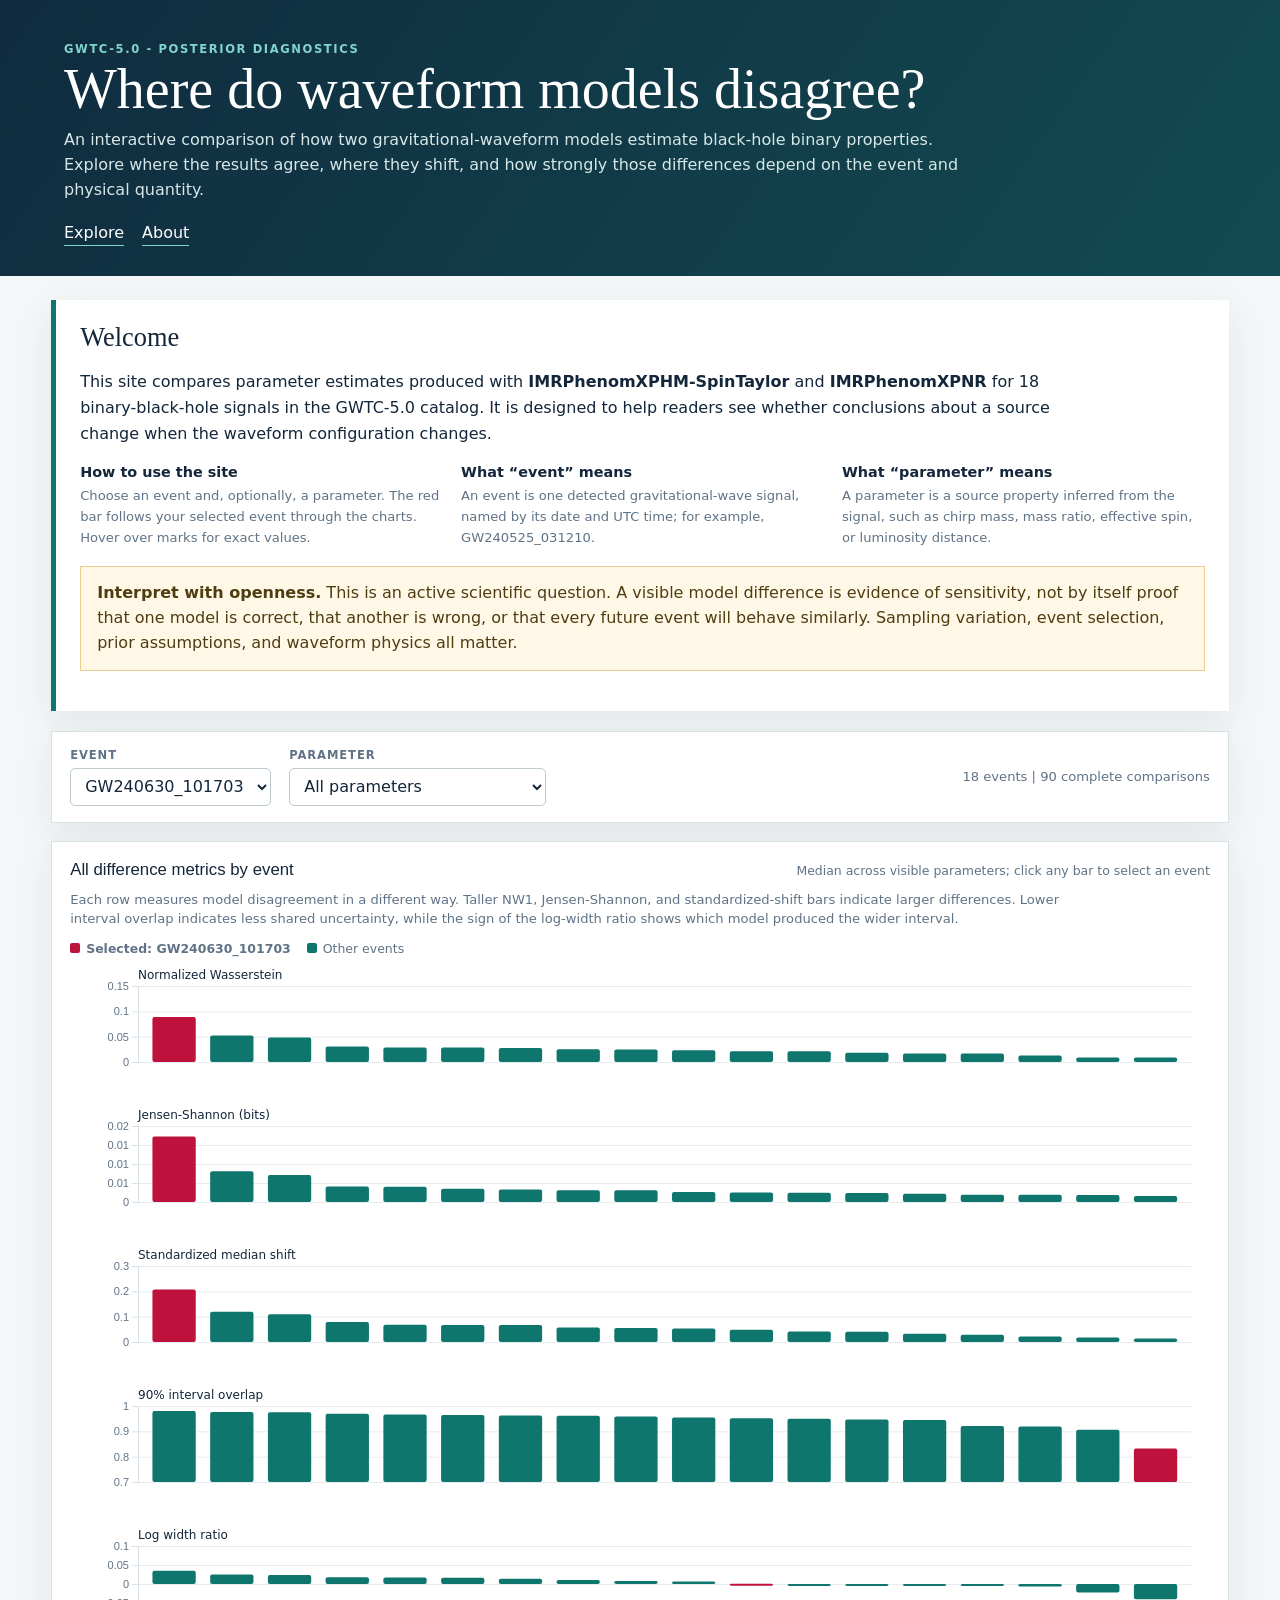
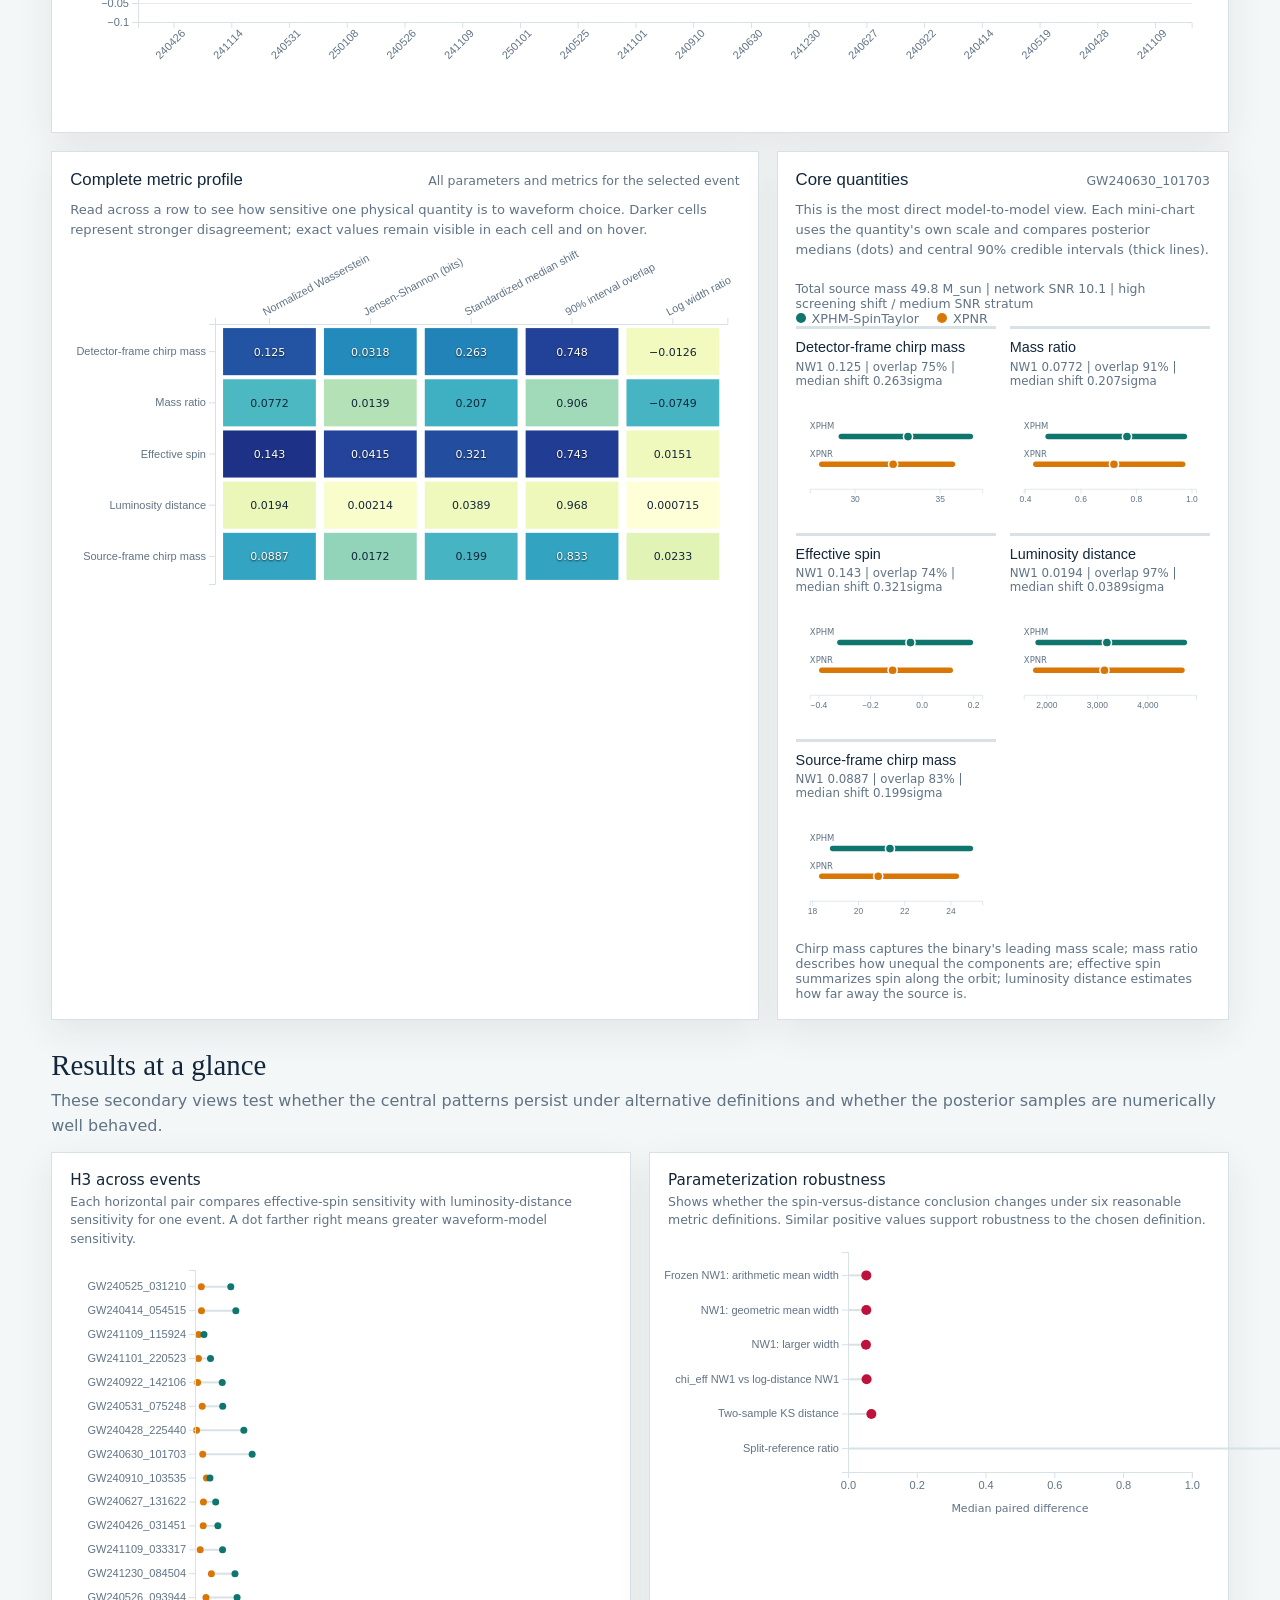
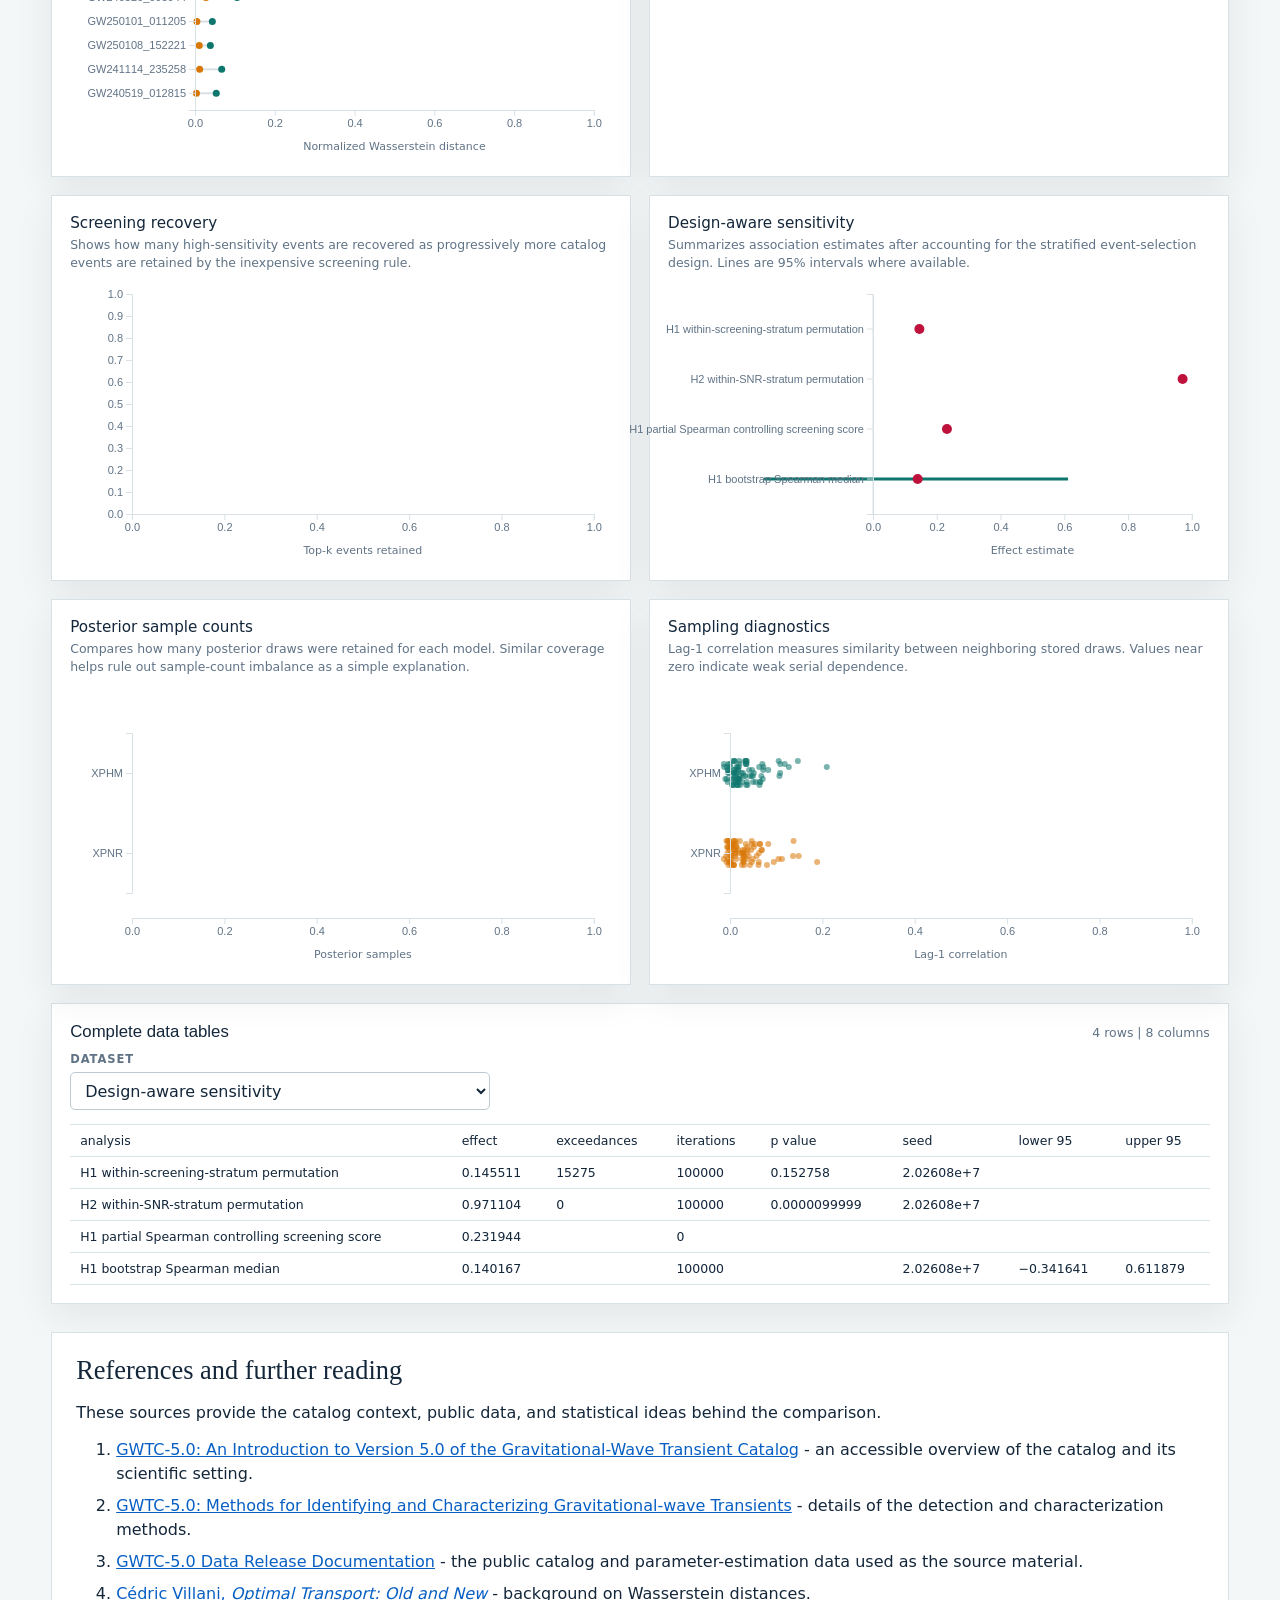
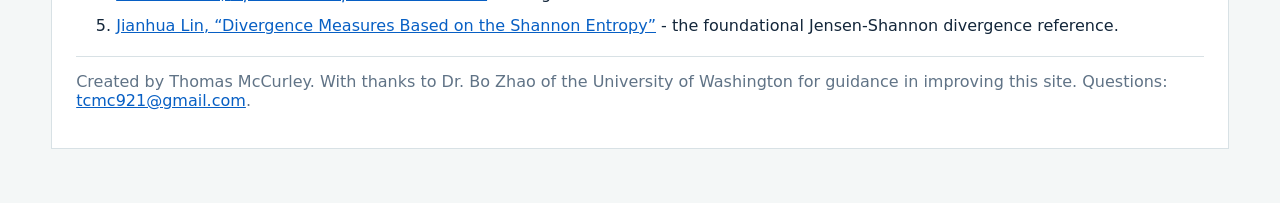
==== commit 433f5de5: "Add about.html page detailing project purpose, authorship, and acknowledgments" ====
--- a/index.html
+++ b/index.html
@@ -12,7 +12,7 @@
     :root{--ink:#13263a;--muted:#607386;--paper:#f4f7f7;--panel:#fff;--line:#d8e1e5;--xphm:#0f766e;--xpnr:#d97706;--hot:#be123c;--focus:#e8f3f2;--shadow:0 12px 35px rgba(20,40,55,.08)}
     *{box-sizing:border-box} body{margin:0;background:var(--paper);color:var(--ink);font-family:Inter,ui-sans-serif,system-ui,-apple-system,"Segoe UI",sans-serif}
     header{padding:42px clamp(20px,5vw,72px) 30px;background:linear-gradient(125deg,#102b3f,#124b51);color:white}
-    header p{max-width:820px;color:#d7e7e7;margin:.6rem 0 0;line-height:1.55}.eyebrow{text-transform:uppercase;letter-spacing:.14em;font-size:.72rem;font-weight:700;color:#81d4cc}
+    header p{max-width:900px;color:#d7e7e7;margin:.6rem 0 0;line-height:1.55}.eyebrow{text-transform:uppercase;letter-spacing:.14em;font-size:.72rem;font-weight:700;color:#81d4cc}.site-nav{display:flex;gap:18px;margin-top:20px}.site-nav a{color:white;text-decoration:none;border-bottom:1px solid #81d4cc;padding-bottom:3px}.site-nav a[aria-current=page]{font-weight:500}
     h1{font-family:Georgia,serif;font-weight:400;font-size:clamp(2rem,4.5vw,3.5rem);margin:.25rem 0;line-height:1.05} h2{font:500 1.05rem/1.2 Inter,sans-serif;margin:0}
     main{max-width:1500px;margin:auto;padding:24px clamp(16px,4vw,60px) 54px}.toolbar,.panel,.empty,.archive-panel{background:var(--panel);border:1px solid var(--line);box-shadow:var(--shadow)}
     .toolbar{display:flex;gap:18px;align-items:end;flex-wrap:wrap;padding:16px 18px;margin-bottom:18px}.field{display:grid;gap:6px}.field label{font-size:.72rem;text-transform:uppercase;letter-spacing:.08em;color:var(--muted);font-weight:700}
@@ -24,13 +24,14 @@
     .tooltip{position:fixed;pointer-events:none;background:#102b3f;color:white;padding:9px 11px;border-radius:5px;font-size:.78rem;line-height:1.45;box-shadow:var(--shadow);opacity:0;z-index:10;max-width:280px;transition:opacity .14s ease}.metric-note{padding:10px 0 0;font-size:.78rem;color:var(--muted)}.quantity-grid{display:grid;grid-template-columns:repeat(2,minmax(0,1fr));gap:14px}.quantity{border-top:3px solid var(--line);padding-top:10px;animation:soft-enter .32s ease-out both}.quantity h3{font:500 .9rem/1.2 Inter,sans-serif;margin:0}.quantity .qmeta{font-size:.74rem;color:var(--muted);margin:3px 0}.quantity svg{min-height:128px}
     #eventChart rect{animation:bar-rise .38s cubic-bezier(.2,.7,.2,1) both;transform-box:fill-box;transform-origin:center bottom}#heatmap rect.metric-cell{animation:cell-settle .3s ease-out both;transform-box:fill-box;transform-origin:center}.quantity svg>line{animation:interval-open .4s cubic-bezier(.2,.7,.2,1) both;transform-box:fill-box;transform-origin:center}.data-chart circle{transition:r .14s ease,opacity .14s ease}.data-chart circle:hover{r:5px;opacity:1}
     @keyframes bar-rise{from{transform:scaleY(.05);opacity:.45}to{transform:scaleY(1);opacity:1}}@keyframes cell-settle{from{transform:scale(.9);opacity:.35}to{transform:scale(1);opacity:1}}@keyframes interval-open{from{transform:scaleX(.08);opacity:.5}to{transform:scaleX(1);opacity:1}}@keyframes soft-enter{from{transform:translateY(5px);opacity:.45}to{transform:translateY(0);opacity:1}}
-    .archive{margin-top:28px}.archive>h2{font-family:Georgia,serif;font-size:1.8rem;font-weight:400;margin:0 0 14px}.figure-grid{display:grid;grid-template-columns:repeat(2,minmax(0,1fr));gap:18px}.archive-panel{padding:18px;min-width:0}.archive-panel h3{font-size:.95rem;font-weight:500;margin:0}.archive-panel .sub{font-size:.76rem;color:var(--muted);margin:4px 0 10px}.data-chart{min-height:260px}.table-panel{margin-top:18px}.table-wrap{overflow:auto;max-height:620px;border-top:1px solid var(--line)}table{width:100%;border-collapse:collapse;font-size:.78rem}th,td{padding:8px 10px;text-align:left;border-bottom:1px solid var(--line);white-space:nowrap}th{position:sticky;top:0;background:var(--panel);font-weight:500;z-index:1}td{font-variant-numeric:tabular-nums}.table-meta{font-size:.78rem;color:var(--muted);margin-left:auto}
-    @media(max-width:820px){.grid,.figure-grid,.quantity-grid{grid-template-columns:1fr}.wide{grid-column:auto}header{padding-top:30px}}@media(prefers-reduced-motion:reduce){.tooltip,.data-chart circle{transition:none}#eventChart rect,#heatmap rect.metric-cell,.quantity,.quantity svg>line{animation:none}}
+    .welcome{background:var(--panel);border-left:5px solid var(--xphm);padding:22px 24px;margin-bottom:20px;box-shadow:var(--shadow)}.welcome h2,.references h2{font-family:Georgia,serif;font-size:1.65rem;font-weight:400;margin:0 0 8px}.welcome p{max-width:1000px;line-height:1.6}.welcome-grid{display:grid;grid-template-columns:repeat(3,minmax(0,1fr));gap:18px;margin-top:18px}.welcome-grid h3{font-size:.9rem;margin:0 0 5px}.welcome-grid p{font-size:.82rem;color:var(--muted);margin:0}.caution{background:#fff8e7;border:1px solid #e8cf91;padding:14px 16px;margin:18px 0;color:#4f3d12;line-height:1.55}.chart-description{font-size:.82rem;color:var(--muted);line-height:1.5;margin:0 0 12px;max-width:1000px}.archive{margin-top:28px}.archive>h2{font-family:Georgia,serif;font-size:1.8rem;font-weight:400;margin:0 0 6px}.section-description{color:var(--muted);line-height:1.55;margin:0 0 14px}.figure-grid{display:grid;grid-template-columns:repeat(2,minmax(0,1fr));gap:18px}.archive-panel{padding:18px;min-width:0}.archive-panel h3{font-size:.95rem;font-weight:500;margin:0}.archive-panel .sub{font-size:.78rem;color:var(--muted);line-height:1.45;margin:4px 0 10px}.data-chart{min-height:260px}.table-panel{margin-top:18px}.table-wrap{overflow:auto;max-height:620px;border-top:1px solid var(--line)}table{width:100%;border-collapse:collapse;font-size:.78rem}th,td{padding:8px 10px;text-align:left;border-bottom:1px solid var(--line);white-space:nowrap}th{position:sticky;top:0;background:var(--panel);font-weight:500;z-index:1}td{font-variant-numeric:tabular-nums}.table-meta{font-size:.78rem;color:var(--muted);margin-left:auto}.references{margin-top:28px;padding:22px 24px;background:var(--panel);border:1px solid var(--line)}.references li{margin:8px 0;line-height:1.5}.references a{color:#075fc4}.references .credit{border-top:1px solid var(--line);margin-top:18px;padding-top:15px;color:var(--muted)}
+    @media(max-width:820px){.grid,.figure-grid,.quantity-grid,.welcome-grid{grid-template-columns:1fr}.wide{grid-column:auto}header{padding-top:30px}}@media(prefers-reduced-motion:reduce){.tooltip,.data-chart circle{transition:none}#eventChart rect,#heatmap rect.metric-cell,.quantity,.quantity svg>line{animation:none}}
   </style>
 </head>
 <body>
-  <header><div class="eyebrow">GWTC-5.0 - posterior diagnostics</div><h1>Where do waveform models disagree?</h1><p>Compare C00:IMRPhenomXPHM-SpinTaylor with C00:IMRPhenomXPNR across events and physical parameters. Every view is linked: choose an event or parameter to follow the discrepancy through the analysis.</p></header>
+  <header><div class="eyebrow">GWTC-5.0 - posterior diagnostics</div><h1>Where do waveform models disagree?</h1><p>An interactive comparison of how two gravitational-waveform models estimate black-hole binary properties. Explore where the results agree, where they shift, and how strongly those differences depend on the event and physical quantity.</p><nav class="site-nav" aria-label="Site navigation"><a href="index.html" aria-current="page">Explore</a><a href="about.html">About</a></nav></header>
   <main>
+    <section class="welcome" aria-labelledby="welcomeTitle"><h2 id="welcomeTitle">Welcome</h2><p>This site compares parameter estimates produced with <strong>IMRPhenomXPHM-SpinTaylor</strong> and <strong>IMRPhenomXPNR</strong> for 18 binary-black-hole signals in the GWTC-5.0 catalog. It is designed to help readers see whether conclusions about a source change when the waveform configuration changes.</p><div class="welcome-grid"><div><h3>How to use the site</h3><p>Choose an event and, optionally, a parameter. The red bar follows your selected event through the charts. Hover over marks for exact values.</p></div><div><h3>What “event” means</h3><p>An event is one detected gravitational-wave signal, named by its date and UTC time; for example, GW240525_031210.</p></div><div><h3>What “parameter” means</h3><p>A parameter is a source property inferred from the signal, such as chirp mass, mass ratio, effective spin, or luminosity distance.</p></div></div><div class="caution"><strong>Interpret with openness.</strong> This is an active scientific question. A visible model difference is evidence of sensitivity, not by itself proof that one model is correct, that another is wrong, or that every future event will behave similarly. Sampling variation, event selection, prior assumptions, and waveform physics all matter.</div></section>
     <section class="toolbar" aria-label="Visualization controls">
       <div class="field"><label for="eventSelect">Event</label><select id="eventSelect" disabled><option>Load results first</option></select></div>
       <div class="field"><label for="parameterSelect">Parameter</label><select id="parameterSelect" disabled><option>All parameters</option></select></div>
@@ -38,19 +39,19 @@
     </section>
     <div id="empty" class="empty"><strong>Confirmatory results are not available yet</strong><span>Start with <code>python launch_dashboard.py</code> to calculate and load them automatically.</span></div>
     <section id="dashboard" class="grid" hidden>
-      <article class="panel wide"><div class="panel-head"><h2>All difference metrics by event</h2><span>Median across visible parameters; click any bar to select an event</span></div><div class="event-key" aria-label="Bar color legend"><span><i class="swatch selected-event"></i><strong id="selectedEventKey">Selected event</strong></span><span><i class="swatch other-events"></i>Other events</span></div><svg id="eventChart" role="img" aria-label="All five model-difference metrics by event"></svg></article>
-      <article class="panel"><div class="panel-head"><h2>Complete metric profile</h2><span>All parameters and metrics for the selected event</span></div><svg id="heatmap" role="img" aria-label="Matrix of all model difference metrics by parameter"></svg></article>
-      <article class="panel"><div class="panel-head"><h2>Core quantities</h2><span id="selectionLabel"></span></div><div id="eventContext" class="metric-note"></div><div class="legend"><span><i class="swatch xphm"></i>XPHM-SpinTaylor</span><span><i class="swatch xpnr"></i>XPNR</span></div><div id="coreComparison" class="quantity-grid" aria-label="Core posterior quantities compared on separate scales"></div><div class="metric-note">Each quantity has its own native scale. Lines show central 90% intervals; dots show medians.</div></article>
+      <article class="panel wide"><div class="panel-head"><h2>All difference metrics by event</h2><span>Median across visible parameters; click any bar to select an event</span></div><p class="chart-description">Each row measures model disagreement in a different way. Taller NW1, Jensen-Shannon, and standardized-shift bars indicate larger differences. Lower interval overlap indicates less shared uncertainty, while the sign of the log-width ratio shows which model produced the wider interval.</p><div class="event-key" aria-label="Bar color legend"><span><i class="swatch selected-event"></i><strong id="selectedEventKey">Selected event</strong></span><span><i class="swatch other-events"></i>Other events</span></div><svg id="eventChart" role="img" aria-label="All five model-difference metrics by event"></svg></article>
+      <article class="panel"><div class="panel-head"><h2>Complete metric profile</h2><span>All parameters and metrics for the selected event</span></div><p class="chart-description">Read across a row to see how sensitive one physical quantity is to waveform choice. Darker cells represent stronger disagreement; exact values remain visible in each cell and on hover.</p><svg id="heatmap" role="img" aria-label="Matrix of all model difference metrics by parameter"></svg></article>
+      <article class="panel"><div class="panel-head"><h2>Core quantities</h2><span id="selectionLabel"></span></div><p class="chart-description">This is the most direct model-to-model view. Each mini-chart uses the quantity's own scale and compares posterior medians (dots) and central 90% credible intervals (thick lines).</p><div id="eventContext" class="metric-note"></div><div class="legend"><span><i class="swatch xphm"></i>XPHM-SpinTaylor</span><span><i class="swatch xpnr"></i>XPNR</span></div><div id="coreComparison" class="quantity-grid" aria-label="Core posterior quantities compared on separate scales"></div><div class="metric-note">Chirp mass captures the binary's leading mass scale; mass ratio describes how unequal the components are; effective spin summarizes spin along the orbit; luminosity distance estimates how far away the source is.</div></article>
     </section>
     <section class="archive" aria-labelledby="figureArchiveTitle">
-      <h2 id="figureArchiveTitle">Results at a glance</h2>
+      <h2 id="figureArchiveTitle">Results at a glance</h2><p class="section-description">These secondary views test whether the central patterns persist under alternative definitions and whether the posterior samples are numerically well behaved.</p>
       <div class="figure-grid">
-        <article class="archive-panel"><h3>H3 across events</h3><div class="sub">Effective-spin sensitivity versus luminosity-distance sensitivity</div><svg id="h3EventsChart" class="data-chart" role="img" aria-label="Paired H3 event results"></svg></article>
-        <article class="archive-panel"><h3>Parameterization robustness</h3><div class="sub">Median difference under six alternative definitions</div><svg id="h3SummaryChart" class="data-chart" role="img" aria-label="H3 parameterization robustness"></svg></article>
-        <article class="archive-panel"><h3>Screening recovery</h3><div class="sub">Recall as the retained top-k catalog events increases</div><svg id="screeningChart" class="data-chart" role="img" aria-label="Screening recovery curve"></svg></article>
-        <article class="archive-panel"><h3>Design-aware sensitivity</h3><div class="sub">Effect estimates and available 95% intervals</div><svg id="designChart" class="data-chart" role="img" aria-label="Design-aware sensitivity estimates"></svg></article>
-        <article class="archive-panel"><h3>Posterior sample counts</h3><div class="sub">Stored samples by waveform model across events and parameters</div><svg id="sampleChart" class="data-chart" role="img" aria-label="Posterior sample count distribution"></svg></article>
-        <article class="archive-panel"><h3>Sampling diagnostics</h3><div class="sub">Lag-1 correlations; values near zero indicate weak serial dependence</div><svg id="auditChart" class="data-chart" role="img" aria-label="Posterior lag-one correlation distribution"></svg></article>
+        <article class="archive-panel"><h3>H3 across events</h3><div class="sub">Each horizontal pair compares effective-spin sensitivity with luminosity-distance sensitivity for one event. A dot farther right means greater waveform-model sensitivity.</div><svg id="h3EventsChart" class="data-chart" role="img" aria-label="Paired H3 event results"></svg></article>
+        <article class="archive-panel"><h3>Parameterization robustness</h3><div class="sub">Shows whether the spin-versus-distance conclusion changes under six reasonable metric definitions. Similar positive values support robustness to the chosen definition.</div><svg id="h3SummaryChart" class="data-chart" role="img" aria-label="H3 parameterization robustness"></svg></article>
+        <article class="archive-panel"><h3>Screening recovery</h3><div class="sub">Shows how many high-sensitivity events are recovered as progressively more catalog events are retained by the inexpensive screening rule.</div><svg id="screeningChart" class="data-chart" role="img" aria-label="Screening recovery curve"></svg></article>
+        <article class="archive-panel"><h3>Design-aware sensitivity</h3><div class="sub">Summarizes association estimates after accounting for the stratified event-selection design. Lines are 95% intervals where available.</div><svg id="designChart" class="data-chart" role="img" aria-label="Design-aware sensitivity estimates"></svg></article>
+        <article class="archive-panel"><h3>Posterior sample counts</h3><div class="sub">Compares how many posterior draws were retained for each model. Similar coverage helps rule out sample-count imbalance as a simple explanation.</div><svg id="sampleChart" class="data-chart" role="img" aria-label="Posterior sample count distribution"></svg></article>
+        <article class="archive-panel"><h3>Sampling diagnostics</h3><div class="sub">Lag-1 correlation measures similarity between neighboring stored draws. Values near zero indicate weak serial dependence.</div><svg id="auditChart" class="data-chart" role="img" aria-label="Posterior lag-one correlation distribution"></svg></article>
       </div>
       <article class="archive-panel table-panel">
         <div class="panel-head"><h2>Complete data tables</h2><span id="tableMeta" class="table-meta"></span></div>
@@ -58,6 +59,7 @@
         <div class="table-wrap"><table id="dataTable"><thead></thead><tbody></tbody></table></div>
       </article>
     </section>
+    <section class="references" aria-labelledby="referencesTitle"><h2 id="referencesTitle">References and further reading</h2><p>These sources provide the catalog context, public data, and statistical ideas behind the comparison.</p><ol><li><a href="https://arxiv.org/abs/2605.27223">GWTC-5.0: An Introduction to Version 5.0 of the Gravitational-Wave Transient Catalog</a> - an accessible overview of the catalog and its scientific setting.</li><li><a href="https://arxiv.org/abs/2605.27224">GWTC-5.0: Methods for Identifying and Characterizing Gravitational-wave Transients</a> - details of the detection and characterization methods.</li><li><a href="https://gwosc.org/GWTC-5.0/">GWTC-5.0 Data Release Documentation</a> - the public catalog and parameter-estimation data used as the source material.</li><li><a href="https://link.springer.com/book/10.1007/978-3-540-71050-9">Cédric Villani, <em>Optimal Transport: Old and New</em></a> - background on Wasserstein distances.</li><li><a href="https://doi.org/10.1109/18.61115">Jianhua Lin, “Divergence Measures Based on the Shannon Entropy”</a> - the foundational Jensen-Shannon divergence reference.</li></ol><p class="credit">Created by Thomas McCurley. With thanks to Dr. Bo Zhao of the University of Washington for guidance in improving this site. Questions: <a href="mailto:tcmc921@gmail.com">tcmc921@gmail.com</a>.</p></section>
   </main><div id="tooltip" class="tooltip" role="tooltip"></div>
   <script>
 window.GWTC5_WAVEFORM_DATA = [{"event":"GW240525_031210","parameter":"chirp_mass","xphm_sample_count":"19070","xpnr_sample_count":"19199","xphm_median":"38.27423212876049","xpnr_median":"37.73474298771531","xphm_lower_90":"33.110153173214975","xphm_upper_90":"44.025098491689256","xpnr_lower_90":"32.82466561040321","xpnr_upper_90":"43.79525224804363","xphm_width_90":"10.914945318474281","xpnr_width_90":"10.970586637640423","average_width_90":"10.942765978057352","wasserstein_1":"0.4978641789257606","normalized_wasserstein_1":"0.04549710556947737","js_divergence_bits":"0.007265906446321326","standardized_median_displacement":"0.10520527964645066","interval_overlap_90":"0.9539898312931794","log_width_ratio":"-0.005084769167224704","xphm_split_NW1_p95":"0.011229897194632795","xpnr_split_NW1_p95":"0.01158767722227664","pair_noise_threshold_NW1":"0.01158767722227664","NW1_above_noise":"True"},{"event":"GW240525_031210","parameter":"mass_ratio","xphm_sample_count":"19070","xpnr_sample_count":"19199","xphm_median":"0.7079642651852445","xpnr_median":"0.7159521199549128","xphm_lower_90":"0.3751076707728193","xphm_upper_90":"0.9680165212053237","xpnr_lower_90":"0.3808145967504091","xpnr_upper_90":"0.9697837602872968","xphm_width_90":"0.5929088504325044","xpnr_width_90":"0.5889691635368878","average_width_90":"0.590939006984696","wasserstein_1":"0.00639862126311772","normalized_wasserstein_1":"0.010827887798043816","js_divergence_bits":"0.001060312364787176","standardized_median_displacement":"0.03083280897156456","interval_overlap_90":"0.9874315359380511","log_width_ratio":"0.006666849609306032","xphm_split_NW1_p95":"0.009484079354809447","xpnr_split_NW1_p95":"0.00888586668307748","pair_noise_threshold_NW1":"0.009484079354809447","NW1_above_noise":"True"},{"event":"GW240525_031210","parameter":"chi_eff","xphm_sample_count":"19070","xpnr_sample_count":"19199","xphm_median":"0.16618443128653876","xpnr_median":"0.11821176597434546","xphm_lower_90":"-0.09271060081792541","xphm_upper_90":"0.41753853587347695","xpnr_lower_90":"-0.1308057840913254","xpnr_upper_90":"0.36976487314098716","xphm_width_90":"0.5102491366914024","xpnr_width_90":"0.5005706572323125","average_width_90":"0.5054098969618575","wasserstein_1":"0.04536316533852557","normalized_wasserstein_1":"0.08975519793184633","js_divergence_bits":"0.01667931595843851","standardized_median_displacement":"0.2188844900417469","interval_overlap_90":"0.8434034184736305","log_width_ratio":"0.019150347673347688","xphm_split_NW1_p95":"0.008937880163024516","xpnr_split_NW1_p95":"0.010416726846544112","pair_noise_threshold_NW1":"0.010416726846544112","NW1_above_noise":"True"},{"event":"GW240525_031210","parameter":"luminosity_distance","xphm_sample_count":"19070","xpnr_sample_count":"19199","xphm_median":"4541.152850552795","xpnr_median":"4456.177585381532","xphm_lower_90":"2357.592571403141","xphm_upper_90":"7560.238779714528","xpnr_lower_90":"2311.173773738329","xpnr_upper_90":"7458.613447009242","xphm_width_90":"5202.646208311387","xpnr_width_90":"5147.439673270913","average_width_90":"5175.042940791151","wasserstein_1":"81.37992406915455","normalized_wasserstein_1":"0.01572545870638","js_divergence_bits":"0.0014816050042229779","standardized_median_displacement":"0.03736153529903943","interval_overlap_90":"0.9717960950756857","log_width_ratio":"0.0106679421284124","xphm_split_NW1_p95":"0.009149935680188476","xpnr_split_NW1_p95":"0.010107952677310033","pair_noise_threshold_NW1":"0.010107952677310033","NW1_above_noise":"True"},{"event":"GW240525_031210","parameter":"chirp_mass_source","xphm_sample_count":"19070","xpnr_sample_count":"19199","xphm_median":"22.141777788054387","xpnr_median":"21.981142253505876","xphm_lower_90":"18.311599072011877","xphm_upper_90":"27.345277968989613","xpnr_lower_90":"18.2279644787818","xpnr_upper_90":"27.153800400341947","xphm_width_90":"9.033678896977737","xpnr_width_90":"8.925835921560147","average_width_90":"8.979757409268942","wasserstein_1":"0.15069326914956974","normalized_wasserstein_1":"0.016781440999065693","js_divergence_bits":"0.0015894471912093764","standardized_median_displacement":"0.040828387150892785","interval_overlap_90":"0.9698253041125305","log_width_ratio":"0.012009708805024276","xphm_split_NW1_p95":"0.00906474646175109","xpnr_split_NW1_p95":"0.00928563343498886","pair_noise_threshold_NW1":"0.00928563343498886","NW1_above_noise":"True"},{"event":"GW240414_054515","parameter":"chirp_mass","xphm_sample_count":"14167","xpnr_sample_count":"13285","xphm_median":"35.004693023168976","xpnr_median":"34.501187240466486","xphm_lower_90":"31.164346545457732","xphm_upper_90":"39.55058110001243","xpnr_lower_90":"30.735992902031413","xpnr_upper_90":"39.15275915525965","xphm_width_90":"8.386234554554697","xpnr_width_90":"8.41676625322824","average_width_90":"8.401500403891468","wasserstein_1":"0.5065978437685984","normalized_wasserstein_1":"0.060298496627334414","js_divergence_bits":"0.010721032287939388","standardized_median_displacement":"0.1297465767802313","interval_overlap_90":"0.906271788355543","log_width_ratio":"-0.0036340809149888534","xphm_split_NW1_p95":"0.011741508218295294","xpnr_split_NW1_p95":"0.01225072978808913","pair_noise_threshold_NW1":"0.01225072978808913","NW1_above_noise":"True"},{"event":"GW240414_054515","parameter":"mass_ratio","xphm_sample_count":"14167","xpnr_sample_count":"13285","xphm_median":"0.6782444922376605","xpnr_median":"0.6530814407388824","xphm_lower_90":"0.3591844329526634","xphm_upper_90":"0.9628530103956623","xpnr_lower_90":"0.3414330116197392","xpnr_upper_90":"0.9599361691976336","xphm_width_90":"0.6036685774429988","xpnr_width_90":"0.6185031575778943","average_width_90":"0.6110858675104466","wasserstein_1":"0.01882889386564875","normalized_wasserstein_1":"0.030812190015713083","js_divergence_bits":"0.004333284516098235","standardized_median_displacement":"0.09292436415248066","interval_overlap_90":"0.9667402681412485","log_width_ratio":"-0.02427696254430517","xphm_split_NW1_p95":"0.010311305828636975","xpnr_split_NW1_p95":"0.011013875539626808","pair_noise_threshold_NW1":"0.011013875539626808","NW1_above_noise":"True"},{"event":"GW240414_054515","parameter":"chi_eff","xphm_sample_count":"14167","xpnr_sample_count":"13285","xphm_median":"0.029907255213019377","xpnr_median":"-0.007431170396127879","xphm_lower_90":"-0.18233998782458516","xphm_upper_90":"0.24776353250119917","xpnr_lower_90":"-0.22724321211698334","xpnr_upper_90":"0.19533525069656982","xphm_width_90":"0.43010352032578436","xpnr_width_90":"0.42257846281355316","average_width_90":"0.42634099156966876","wasserstein_1":"0.04365151016880547","normalized_wasserstein_1":"0.10238637858417687","js_divergence_bits":"0.02209662147462855","standardized_median_displacement":"0.20334212492620005","interval_overlap_90":"0.795094475605259","log_width_ratio":"0.017650784300457276","xphm_split_NW1_p95":"0.009870946515251037","xpnr_split_NW1_p95":"0.01180258007671917","pair_noise_threshold_NW1":"0.01180258007671917","NW1_above_noise":"True"},{"event":"GW240414_054515","parameter":"luminosity_distance","xphm_sample_count":"14167","xpnr_sample_count":"13285","xphm_median":"1525.4837741479232","xpnr_median":"1501.6581250543902","xphm_lower_90":"944.0844968838766","xphm_upper_90":"2208.8111306424203","xpnr_lower_90":"928.0782087586119","xpnr_upper_90":"2202.7589157735897","xphm_width_90":"1264.7266337585438","xpnr_width_90":"1274.6807070149778","average_width_90":"1269.7036703867607","wasserstein_1":"20.56728209734947","normalized_wasserstein_1":"0.016198489913071237","js_divergence_bits":"0.0020103858321417504","standardized_median_displacement":"0.042987274452020385","interval_overlap_90":"0.9827766565400305","log_width_ratio":"-0.007839722347048703","xphm_split_NW1_p95":"0.009690731390283766","xpnr_split_NW1_p95":"0.011060904911860342","pair_noise_threshold_NW1":"0.011060904911860342","NW1_above_noise":"True"},{"event":"GW240414_054515","parameter":"chirp_mass_source","xphm_sample_count":"14167","xpnr_sample_count":"13285","xphm_median":"27.143716926409326","xpnr_median":"26.83325248983353","xphm_lower_90":"24.345354836251964","xphm_upper_90":"30.749918568065148","xpnr_lower_90":"24.09518798154211","xpnr_upper_90":"30.252573508241476","xphm_width_90":"6.404563731813184","xpnr_width_90":"6.157385526699365","average_width_90":"6.280974629256274","wasserstein_1":"0.327741805182075","normalized_wasserstein_1":"0.05218008741119254","js_divergence_bits":"0.007095477924804111","standardized_median_displacement":"0.109481103483729","interval_overlap_90":"0.8876720995967343","log_width_ratio":"0.03935855937176425","xphm_split_NW1_p95":"0.012145692522066669","xpnr_split_NW1_p95":"0.011934882284587315","pair_noise_threshold_NW1":"0.012145692522066669","NW1_above_noise":"True"},{"event":"GW241109_115924","parameter":"chirp_mass","xphm_sample_count":"14582","xpnr_sample_count":"10761","xphm_median":"5.9488362424724555","xpnr_median":"5.9467178047212395","xphm_lower_90":"5.930093628881907","xphm_upper_90":"5.993596351620305","xpnr_lower_90":"5.927139182064183","xpnr_upper_90":"6.000217804370721","xphm_width_90":"0.06350272273839774","xpnr_width_90":"0.0730786223065385","average_width_90":"0.06829067252246812","wasserstein_1":"0.00261458291855806","normalized_wasserstein_1":"0.03828609123299882","js_divergence_bits":"0.01085485130250399","standardized_median_displacement":"0.07264171946849352","interval_overlap_90":"0.868964421250673","log_width_ratio":"-0.14045309672903797","xphm_split_NW1_p95":"0.010838761158089516","xpnr_split_NW1_p95":"0.012180074821280676","pair_noise_threshold_NW1":"0.012180074821280676","NW1_above_noise":"True"},{"event":"GW241109_115924","parameter":"mass_ratio","xphm_sample_count":"14582","xpnr_sample_count":"10761","xphm_median":"0.7083938238349528","xpnr_median":"0.7081342506333174","xphm_lower_90":"0.3884040588402179","xphm_upper_90":"0.9692437943804003","xpnr_lower_90":"0.3639660136154931","xpnr_upper_90":"0.9685595459286558","xphm_width_90":"0.5808397355401824","xpnr_width_90":"0.6045935323131627","average_width_90":"0.5927166339266725","wasserstein_1":"0.00535271022632031","normalized_wasserstein_1":"0.009030808180393528","js_divergence_bits":"0.0031196382969314236","standardized_median_displacement":"0.0009847307979156982","interval_overlap_90":"0.958494604502545","log_width_ratio":"-0.04008150846733054","xphm_split_NW1_p95":"0.01003703122440355","xpnr_split_NW1_p95":"0.013807454196005436","pair_noise_threshold_NW1":"0.013807454196005436","NW1_above_noise":"False"},{"event":"GW241109_115924","parameter":"chi_eff","xphm_sample_count":"14582","xpnr_sample_count":"10761","xphm_median":"0.010114936542235935","xpnr_median":"0.009594621977043753","xphm_lower_90":"-0.04102963375792679","xphm_upper_90":"0.16803576057662503","xpnr_lower_90":"-0.044489993350919424","xpnr_upper_90":"0.18394116994972204","xphm_width_90":"0.20906539433455182","xpnr_width_90":"0.22843116330064145","average_width_90":"0.21874827881759662","wasserstein_1":"0.004923278647616937","normalized_wasserstein_1":"0.022506593762606088","js_divergence_bits":"0.0046668853248323","standardized_median_displacement":"0.005010367058757937","interval_overlap_90":"0.9152227363102727","log_width_ratio":"-0.08858781566882129","xphm_split_NW1_p95":"0.01198038216210352","xpnr_split_NW1_p95":"0.014398865382659285","pair_noise_threshold_NW1":"0.014398865382659285","NW1_above_noise":"True"},{"event":"GW241109_115924","parameter":"luminosity_distance","xphm_sample_count":"14582","xpnr_sample_count":"10761","xphm_median":"602.2416568633232","xpnr_median":"597.188982119118","xphm_lower_90":"314.4894992689301","xphm_upper_90":"837.238874552675","xpnr_lower_90":"311.34912807563586","xpnr_upper_90":"834.9339211728287","xphm_width_90":"522.7493752837449","xpnr_width_90":"523.5847930971929","average_width_90":"523.1670841904689","wasserstein_1":"4.770278928383897","normalized_wasserstein_1":"0.00911807923804164","js_divergence_bits":"0.0020283834706702","standardized_median_displacement":"0.021983678005982835","interval_overlap_90":"0.9896455015340782","log_width_ratio":"-0.0015968473862638035","xphm_split_NW1_p95":"0.010027835965176691","xpnr_split_NW1_p95":"0.013365286233510895","pair_noise_threshold_NW1":"0.013365286233510895","NW1_above_noise":"False"},{"event":"GW241109_115924","parameter":"chirp_mass_source","xphm_sample_count":"14582","xpnr_sample_count":"10761","xphm_median":"5.292571754191709","xpnr_median":"5.297326609644251","xphm_lower_90":"5.093721306481547","xphm_upper_90":"5.57739405339665","xpnr_lower_90":"5.094976970602144","xpnr_upper_90":"5.579927609199654","xphm_width_90":"0.48367274691510254","xpnr_width_90":"0.48495063859750953","average_width_90":"0.48431169275630603","wasserstein_1":"0.003905552378513933","normalized_wasserstein_1":"0.008064129850523995","js_divergence_bits":"0.001869459069260004","standardized_median_displacement":"0.022306540779735387","interval_overlap_90":"0.9922065594328622","log_width_ratio":"-0.0026385743786864007","xphm_split_NW1_p95":"0.01004489318373113","xpnr_split_NW1_p95":"0.011350160735805304","pair_noise_threshold_NW1":"0.011350160735805304","NW1_above_noise":"False"},{"event":"GW241101_220523","parameter":"chirp_mass","xphm_sample_count":"17545","xpnr_sample_count":"18125","xphm_median":"32.76181958173908","xpnr_median":"32.74075126902758","xphm_lower_90":"28.066245245529537","xphm_upper_90":"41.41692425358432","xpnr_lower_90":"28.281771071894603","xpnr_upper_90":"41.16800042507151","xphm_width_90":"13.350679008054783","xpnr_width_90":"12.886229353176908","average_width_90":"13.118454180615846","wasserstein_1":"0.10155806730379435","normalized_wasserstein_1":"0.007741618479245755","js_divergence_bits":"0.001993187457407147","standardized_median_displacement":"0.0036768510994036057","interval_overlap_90":"0.9652115330914883","log_width_ratio":"0.03540799638896341","xphm_split_NW1_p95":"0.01005583263576706","xpnr_split_NW1_p95":"0.010463516917287006","pair_noise_threshold_NW1":"0.010463516917287006","NW1_above_noise":"False"},{"event":"GW241101_220523","parameter":"mass_ratio","xphm_sample_count":"17545","xpnr_sample_count":"18125","xphm_median":"0.4762279954959372","xpnr_median":"0.48631311058765125","xphm_lower_90":"0.27341031587936887","xphm_upper_90":"0.9110674520901378","xpnr_lower_90":"0.2688166275103767","xpnr_upper_90":"0.9061614889050464","xphm_width_90":"0.637657136210769","xpnr_width_90":"0.6373448613946697","average_width_90":"0.6375009988027194","wasserstein_1":"0.005786712085608628","normalized_wasserstein_1":"0.009077181206737811","js_divergence_bits":"0.001863539043336492","standardized_median_displacement":"0.03676944448609001","interval_overlap_90":"0.985208813767893","log_width_ratio":"0.0004898420911179984","xphm_split_NW1_p95":"0.010187114275965166","xpnr_split_NW1_p95":"0.010665980187860162","pair_noise_threshold_NW1":"0.010665980187860162","NW1_above_noise":"False"},{"event":"GW241101_220523","parameter":"chi_eff","xphm_sample_count":"17545","xpnr_sample_count":"18125","xphm_median":"0.14758721422706578","xpnr_median":"0.12016243432460842","xphm_lower_90":"-0.13827484031793796","xphm_upper_90":"0.4795407344805507","xpnr_lower_90":"-0.15976866858438296","xpnr_upper_90":"0.455688636761359","xphm_width_90":"0.6178155747984886","xpnr_width_90":"0.615457305345742","average_width_90":"0.6166364400721153","wasserstein_1":"0.02395333929330761","normalized_wasserstein_1":"0.03884515694613552","js_divergence_bits":"0.004221874909633083","standardized_median_displacement":"0.1024584599127754","interval_overlap_90":"0.9290704535734304","log_width_ratio":"0.0038244128531129706","xphm_split_NW1_p95":"0.011702452547833081","xpnr_split_NW1_p95":"0.00916120787912121","pair_noise_threshold_NW1":"0.011702452547833081","NW1_above_noise":"True"},{"event":"GW241101_220523","parameter":"luminosity_distance","xphm_sample_count":"17545","xpnr_sample_count":"18125","xphm_median":"2178.876522139676","xpnr_median":"2194.004950964747","xphm_lower_90":"1147.5708771359916","xphm_upper_90":"3611.215329588395","xpnr_lower_90":"1176.9616592306782","xpnr_upper_90":"3579.1222919805205","xphm_width_90":"2463.644452452403","xpnr_width_90":"2402.160632749842","average_width_90":"2432.9025426011226","wasserstein_1":"21.027099155116286","normalized_wasserstein_1":"0.008642803723915423","js_divergence_bits":"0.0012475913551630215","standardized_median_displacement":"0.014299903390365364","interval_overlap_90":"0.9750435499565053","log_width_ratio":"0.02527314235975697","xphm_split_NW1_p95":"0.009559206248773613","xpnr_split_NW1_p95":"0.009658897310016196","pair_noise_threshold_NW1":"0.009658897310016196","NW1_above_noise":"False"},{"event":"GW241101_220523","parameter":"chirp_mass_source","xphm_sample_count":"17545","xpnr_sample_count":"18125","xphm_median":"23.610271229132483","xpnr_median":"23.5795305993532","xphm_lower_90":"20.47725175207198","xphm_upper_90":"29.431889899203405","xpnr_lower_90":"20.487489595317932","xpnr_upper_90":"29.373225413903135","xphm_width_90":"8.954638147131426","xpnr_width_90":"8.885735818585204","average_width_90":"8.920186982858315","wasserstein_1":"0.059092283171536183","normalized_wasserstein_1":"0.006624556557513004","js_divergence_bits":"0.001091175348428174","standardized_median_displacement":"0.007871251492886184","interval_overlap_90":"0.9923054033659311","log_width_ratio":"0.007724352782066529","xphm_split_NW1_p95":"0.010153215120075627","xpnr_split_NW1_p95":"0.010295541827939732","pair_noise_threshold_NW1":"0.010295541827939732","NW1_above_noise":"False"},{"event":"GW240922_142106","parameter":"chirp_mass","xphm_sample_count":"16650","xpnr_sample_count":"15936","xphm_median":"10.055035571010844","xpnr_median":"10.039351010821369","xphm_lower_90":"9.994221959365122","xphm_upper_90":"10.114290326988904","xpnr_lower_90":"9.979823912313183","xpnr_upper_90":"10.100176369174054","xphm_width_90":"0.12006836762378192","xpnr_width_90":"0.12035245686087137","average_width_90":"0.12021041224232665","wasserstein_1":"0.015066833482049454","normalized_wasserstein_1":"0.12533717505000247","js_divergence_bits":"0.03146276014540374","standardized_median_displacement":"0.3027392544646878","interval_overlap_90":"0.7879618867242922","log_width_ratio":"-0.0023632675740053047","xphm_split_NW1_p95":"0.010358266202240668","xpnr_split_NW1_p95":"0.009976478369578035","pair_noise_threshold_NW1":"0.010358266202240668","NW1_above_noise":"True"},{"event":"GW240922_142106","parameter":"mass_ratio","xphm_sample_count":"16650","xpnr_sample_count":"15936","xphm_median":"0.6779193035862259","xpnr_median":"0.6907985106237347","xphm_lower_90":"0.3953615864343743","xphm_upper_90":"0.9609253902928505","xpnr_lower_90":"0.4206563369326128","xpnr_upper_90":"0.9629290231800445","xphm_width_90":"0.5655638038584763","xpnr_width_90":"0.5422726862474316","average_width_90":"0.553918245052954","wasserstein_1":"0.013976652829715486","normalized_wasserstein_1":"0.025232338805484436","js_divergence_bits":"0.0032959334970388337","standardized_median_displacement":"0.05342812470814993","interval_overlap_90":"0.9519028372347142","log_width_ratio":"0.0420541304483099","xphm_split_NW1_p95":"0.009808455318381946","xpnr_split_NW1_p95":"0.01033653801486388","pair_noise_threshold_NW1":"0.01033653801486388","NW1_above_noise":"True"},{"event":"GW240922_142106","parameter":"chi_eff","xphm_sample_count":"16650","xpnr_sample_count":"15936","xphm_median":"0.07298700210235708","xpnr_median":"0.06195052985996659","xphm_lower_90":"0.012337029642850862","xphm_upper_90":"0.19720549770136117","xpnr_lower_90":"0.004183902582302824","xpnr_upper_90":"0.17511464514054376","xphm_width_90":"0.18486846805851032","xpnr_width_90":"0.17093074255824092","average_width_90":"0.17789960530837562","wasserstein_1":"0.012150483940269121","normalized_wasserstein_1":"0.0682996677772678","js_divergence_bits":"0.011265847001148731","standardized_median_displacement":"0.1411599316495629","interval_overlap_90":"0.8433129743710255","log_width_ratio":"0.0783861285592722","xphm_split_NW1_p95":"0.010308895193026446","xpnr_split_NW1_p95":"0.010348892569779972","pair_noise_threshold_NW1":"0.010348892569779972","NW1_above_noise":"True"},{"event":"GW240922_142106","parameter":"luminosity_distance","xphm_sample_count":"16650","xpnr_sample_count":"15936","xphm_median":"1230.965155223103","xpnr_median":"1222.5769326471004","xphm_lower_90":"733.0847716762971","xphm_upper_90":"1574.9783233338505","xpnr_lower_90":"725.8642502995642","xpnr_upper_90":"1582.7222738038133","xphm_width_90":"841.8935516575534","xpnr_width_90":"856.8580235042491","average_width_90":"849.3757875809013","wasserstein_1":"5.5996753044108845","normalized_wasserstein_1":"0.006592694760418429","js_divergence_bits":"0.0016692097828055416","standardized_median_displacement":"0.023033787583540657","interval_overlap_90":"0.9825356460041114","log_width_ratio":"-0.017618654976642292","xphm_split_NW1_p95":"0.009426122412908237","xpnr_split_NW1_p95":"0.010141982544112992","pair_noise_threshold_NW1":"0.010141982544112992","NW1_above_noise":"False"},{"event":"GW240922_142106","parameter":"chirp_mass_source","xphm_sample_count":"16650","xpnr_sample_count":"15936","xphm_median":"8.12231862352043","xpnr_median":"8.118038206223805","xphm_lower_90":"7.757292243736463","xphm_upper_90":"8.748034470016497","xpnr_lower_90":"7.74073133566594","xpnr_upper_90":"8.746028472287136","xphm_width_90":"0.9907422262800347","xpnr_width_90":"1.0052971366211967","average_width_90":"0.9980196814506157","wasserstein_1":"0.008584525748034618","normalized_wasserstein_1":"0.008601559576016637","js_divergence_bits":"0.002271414740895884","standardized_median_displacement":"0.009986179926634387","interval_overlap_90":"0.9815677077071198","log_width_ratio":"-0.01458404938287594","xphm_split_NW1_p95":"0.010107327377151138","xpnr_split_NW1_p95":"0.008425629992240282","pair_noise_threshold_NW1":"0.010107327377151138","NW1_above_noise":"False"},{"event":"GW240531_075248","parameter":"chirp_mass","xphm_sample_count":"16444","xpnr_sample_count":"14295","xphm_median":"38.59125126858939","xpnr_median":"38.37063301957925","xphm_lower_90":"32.483528860377966","xphm_upper_90":"48.52865464935687","xpnr_lower_90":"32.484578802792875","xpnr_upper_90":"47.74656709985647","xphm_width_90":"16.0451257889789","xpnr_width_90":"15.261988297063596","average_width_90":"15.653557043021248","wasserstein_1":"0.30094461454133214","normalized_wasserstein_1":"0.0192253181634203","js_divergence_bits":"0.0024307040504537303","standardized_median_displacement":"0.03303140494348603","interval_overlap_90":"0.9511915642036769","log_width_ratio":"0.050039802228073506","xphm_split_NW1_p95":"0.00960981869821565","xpnr_split_NW1_p95":"0.010312633984691864","pair_noise_threshold_NW1":"0.010312633984691864","NW1_above_noise":"True"},{"event":"GW240531_075248","parameter":"mass_ratio","xphm_sample_count":"16444","xpnr_sample_count":"14295","xphm_median":"0.7014999916824578","xpnr_median":"0.7062151983589259","xphm_lower_90":"0.4202257995593884","xphm_upper_90":"0.9648772084153197","xpnr_lower_90":"0.40950802518574564","xpnr_upper_90":"0.9671661601509355","xphm_width_90":"0.5446514088559313","xpnr_width_90":"0.5576581349651899","average_width_90":"0.5511547719105606","wasserstein_1":"0.005172520090035317","normalized_wasserstein_1":"0.00938487763084213","js_divergence_bits":"0.0020793053230632116","standardized_median_displacement":"0.01947435374484685","interval_overlap_90":"0.9766761653892658","log_width_ratio":"-0.023600140031889236","xphm_split_NW1_p95":"0.010048952701695176","xpnr_split_NW1_p95":"0.009302836513093124","pair_noise_threshold_NW1":"0.010048952701695176","NW1_above_noise":"False"},{"event":"GW240531_075248","parameter":"chi_eff","xphm_sample_count":"16444","xpnr_sample_count":"14295","xphm_median":"0.035049146182224655","xpnr_median":"0.0038975869839768524","xphm_lower_90":"-0.23187100452221596","xphm_upper_90":"0.2989081489725626","xpnr_lower_90":"-0.2608257555207325","xpnr_upper_90":"0.2516292618606677","xphm_width_90":"0.5307791534947786","xpnr_width_90":"0.5124550173814002","average_width_90":"0.5216170854380894","wasserstein_1":"0.03622507846619599","normalized_wasserstein_1":"0.06944764555741444","js_divergence_bits":"0.011722295689718007","standardized_median_displacement":"0.13946940568959737","interval_overlap_90":"0.863803786945115","log_width_ratio":"0.035133091741882026","xphm_split_NW1_p95":"0.010103174879423044","xpnr_split_NW1_p95":"0.010598207499960486","pair_noise_threshold_NW1":"0.010598207499960486","NW1_above_noise":"True"},{"event":"GW240531_075248","parameter":"luminosity_distance","xphm_sample_count":"16444","xpnr_sample_count":"14295","xphm_median":"4137.153536039764","xpnr_median":"4014.2633208199786","xphm_lower_90":"1900.9631106661489","xphm_upper_90":"6929.346322453678","xpnr_lower_90":"1940.754885002668","xpnr_upper_90":"6852.824089204742","xphm_width_90":"5028.383211787529","xpnr_width_90":"4912.069204202075","average_width_90":"4970.226207994801","wasserstein_1":"90.13364897459093","normalized_wasserstein_1":"0.018134717657238106","js_divergence_bits":"0.0025809924388491712","standardized_median_displacement":"0.05646232221591928","interval_overlap_90":"0.9768685076919373","log_width_ratio":"0.02340322382521795","xphm_split_NW1_p95":"0.009535876618847944","xpnr_split_NW1_p95":"0.01071548591602932","pair_noise_threshold_NW1":"0.01071548591602932","NW1_above_noise":"True"},{"event":"GW240531_075248","parameter":"chirp_mass_source","xphm_sample_count":"16444","xpnr_sample_count":"14295","xphm_median":"23.38597443479001","xpnr_median":"23.37025317473094","xphm_lower_90":"19.57315244843641","xphm_upper_90":"29.033549102050184","xpnr_lower_90":"19.59007268042006","xpnr_upper_90":"28.92205444792869","xphm_width_90":"9.460396653613774","xpnr_width_90":"9.33198176750863","average_width_90":"9.396189210561202","wasserstein_1":"0.04207296904769815","normalized_wasserstein_1":"0.004477663029647024","js_divergence_bits":"0.001192859791853311","standardized_median_displacement":"0.0038103753932415157","interval_overlap_90":"0.9864260568761574","log_width_ratio":"0.013666911345300861","xphm_split_NW1_p95":"0.009713656486718576","xpnr_split_NW1_p95":"0.01092780317471395","pair_noise_threshold_NW1":"0.01092780317471395","NW1_above_noise":"False"},{"event":"GW240428_225440","parameter":"chirp_mass","xphm_sample_count":"15573","xpnr_sample_count":"16066","xphm_median":"17.20561144018929","xpnr_median":"17.13491023629973","xphm_lower_90":"16.916919024372284","xphm_upper_90":"17.526706642709694","xpnr_lower_90":"16.82943524486599","xpnr_upper_90":"17.455508116322658","xphm_width_90":"0.6097876183374105","xpnr_width_90":"0.6260728714566675","average_width_90":"0.617930244897039","wasserstein_1":"0.07259973109031734","normalized_wasserstein_1":"0.1174885542338425","js_divergence_bits":"0.02777695334187657","standardized_median_displacement":"0.264179274728171","interval_overlap_90":"0.7724238992391619","log_width_ratio":"-0.026356042519656918","xphm_split_NW1_p95":"0.009814616311532067","xpnr_split_NW1_p95":"0.010540551700320776","pair_noise_threshold_NW1":"0.010540551700320776","NW1_above_noise":"True"},{"event":"GW240428_225440","parameter":"mass_ratio","xphm_sample_count":"15573","xpnr_sample_count":"16066","xphm_median":"0.7431719741865405","xpnr_median":"0.7521226702929588","xphm_lower_90":"0.4781935574355402","xphm_upper_90":"0.9722564681062175","xpnr_lower_90":"0.4878269878776501","xpnr_upper_90":"0.9710329773339281","xphm_width_90":"0.49406291067067726","xpnr_width_90":"0.483205989456278","average_width_90":"0.4886344500634776","wasserstein_1":"0.006957976806534334","normalized_wasserstein_1":"0.014239636205818964","js_divergence_bits":"0.0020288627192747467","standardized_median_displacement":"0.041739262126899296","interval_overlap_90":"0.9780252251688732","log_width_ratio":"0.022219816673733496","xphm_split_NW1_p95":"0.009465308849326686","xpnr_split_NW1_p95":"0.008632520921381712","pair_noise_threshold_NW1":"0.009465308849326686","NW1_above_noise":"True"},{"event":"GW240428_225440","parameter":"chi_eff","xphm_sample_count":"15573","xpnr_sample_count":"16066","xphm_median":"0.03211571325585246","xpnr_median":"0.012486253814075952","xphm_lower_90":"-0.046079155663891945","xphm_upper_90":"0.1277894418192321","xpnr_lower_90":"-0.07244255774129933","xpnr_upper_90":"0.10533152744652446","xphm_width_90":"0.17386859748312405","xpnr_width_90":"0.17777408518782378","average_width_90":"0.17582134133547392","wasserstein_1":"0.021537443063361982","normalized_wasserstein_1":"0.12249618220274926","js_divergence_bits":"0.030912932591263195","standardized_median_displacement":"0.25714669756631636","interval_overlap_90":"0.7561762527604584","log_width_ratio":"-0.022213732818768896","xphm_split_NW1_p95":"0.010886502595486722","xpnr_split_NW1_p95":"0.010495122790670044","pair_noise_threshold_NW1":"0.010886502595486722","NW1_above_noise":"True"},{"event":"GW240428_225440","parameter":"luminosity_distance","xphm_sample_count":"15573","xpnr_sample_count":"16066","xphm_median":"840.647605529873","xpnr_median":"839.4262195546916","xphm_lower_90":"556.4176918122424","xphm_upper_90":"1041.4205300458248","xpnr_lower_90":"545.9647836013335","xpnr_upper_90":"1039.234592764987","xphm_width_90":"485.00283823358234","xpnr_width_90":"493.26980916365346","average_width_90":"489.1363236986179","wasserstein_1":"1.9242646932845224","normalized_wasserstein_1":"0.003934004898131755","js_divergence_bits":"0.0014263830240106449","standardized_median_displacement":"0.005807946402463585","interval_overlap_90":"0.9744904654301698","log_width_ratio":"-0.016901561641924273","xphm_split_NW1_p95":"0.009933917957723417","xpnr_split_NW1_p95":"0.009194970563831648","pair_noise_threshold_NW1":"0.009933917957723417","NW1_above_noise":"False"},{"event":"GW240428_225440","parameter":"chirp_mass_source","xphm_sample_count":"15573","xpnr_sample_count":"16066","xphm_median":"14.722177440185627","xpnr_median":"14.659358242509038","xphm_lower_90":"14.245699438263959","xphm_upper_90":"15.446088280701682","xpnr_lower_90":"14.18074825769585","xpnr_upper_90":"15.411164962060127","xphm_width_90":"1.2003888424377234","xpnr_width_90":"1.230416704364277","average_width_90":"1.2154027734010002","wasserstein_1":"0.05848487850337003","normalized_wasserstein_1":"0.04811975073885569","js_divergence_bits":"0.008060340779379345","standardized_median_displacement":"0.11946447539717128","interval_overlap_90":"0.9210690427918257","log_width_ratio":"-0.02470735637536658","xphm_split_NW1_p95":"0.010136137137153525","xpnr_split_NW1_p95":"0.010462760037756905","pair_noise_threshold_NW1":"0.010462760037756905","NW1_above_noise":"True"},{"event":"GW240630_101703","parameter":"chirp_mass","xphm_sample_count":"15167","xpnr_sample_count":"17455","xphm_median":"33.13100507715482","xpnr_median":"32.25616699987572","xphm_lower_90":"29.210887205400812","xphm_upper_90":"36.79147597646495","xpnr_lower_90":"28.065451960686588","xpnr_upper_90":"35.74224278096593","xphm_width_90":"7.580588771064139","xpnr_width_90":"7.676790820279344","average_width_90":"7.628689795671741","wasserstein_1":"0.9564862019206228","normalized_wasserstein_1":"0.12538014095989333","js_divergence_bits":"0.03175978766151105","standardized_median_displacement":"0.26332042760336555","interval_overlap_90":"0.7484915883517105","log_width_ratio":"-0.012610726967499616","xphm_split_NW1_p95":"0.010108885868998645","xpnr_split_NW1_p95":"0.009503238967878174","pair_noise_threshold_NW1":"0.010108885868998645","NW1_above_noise":"True"},{"event":"GW240630_101703","parameter":"mass_ratio","xphm_sample_count":"15167","xpnr_sample_count":"17455","xphm_median":"0.7672648769800807","xpnr_median":"0.7204409927593808","xphm_lower_90":"0.4828355304405611","xphm_upper_90":"0.9742363775681648","xpnr_lower_90":"0.43843594011859793","xpnr_upper_90":"0.9680554644479196","xphm_width_90":"0.49140084712760373","xpnr_width_90":"0.5296195243293216","average_width_90":"0.5105101857284626","wasserstein_1":"0.03943587316360232","normalized_wasserstein_1":"0.07724796540020072","js_divergence_bits":"0.013933261316711559","standardized_median_displacement":"0.2070485662601637","interval_overlap_90":"0.9055982416084358","log_width_ratio":"-0.07489868613201037","xphm_split_NW1_p95":"0.009797756850369668","xpnr_split_NW1_p95":"0.00987097775883907","pair_noise_threshold_NW1":"0.00987097775883907","NW1_above_noise":"True"},{"event":"GW240630_101703","parameter":"chi_eff","xphm_sample_count":"15167","xpnr_sample_count":"17455","xphm_median":"-0.043454547133833024","xpnr_median":"-0.11268460121842216","xphm_lower_90":"-0.31722136560196157","xphm_upper_90":"0.18876593760599195","xpnr_lower_90":"-0.38741708828981514","xpnr_upper_90":"0.11098781819173813","xphm_width_90":"0.5059873032079535","xpnr_width_90":"0.4984049064815533","average_width_90":"0.5021961048447534","wasserstein_1":"0.07198957266613948","normalized_wasserstein_1":"0.14334952416326288","js_divergence_bits":"0.0414811270697525","standardized_median_displacement":"0.3212780951954481","interval_overlap_90":"0.7431825731553815","log_width_ratio":"0.015098764608061085","xphm_split_NW1_p95":"0.00969274578190905","xpnr_split_NW1_p95":"0.009546842438152571","pair_noise_threshold_NW1":"0.00969274578190905","NW1_above_noise":"True"},{"event":"GW240630_101703","parameter":"luminosity_distance","xphm_sample_count":"15167","xpnr_sample_count":"17455","xphm_median":"3195.874437926349","xpnr_median":"3147.145350614793","xphm_lower_90":"1832.7816140774946","xphm_upper_90":"4730.481614099897","xpnr_lower_90":"1786.7126283126224","xpnr_upper_90":"4682.340135150705","xphm_width_90":"2897.7000000224025","xpnr_width_90":"2895.627506838082","average_width_90":"2896.663753430242","wasserstein_1":"56.05872356720579","normalized_wasserstein_1":"0.019352858439582708","js_divergence_bits":"0.002138737260528996","standardized_median_displacement":"0.03891984415719421","interval_overlap_90":"0.9679966515141236","log_width_ratio":"0.0007154759575654981","xphm_split_NW1_p95":"0.010099630111792693","xpnr_split_NW1_p95":"0.01128539013752146","pair_noise_threshold_NW1":"0.01128539013752146","NW1_above_noise":"True"},{"event":"GW240630_101703","parameter":"chirp_mass_source","xphm_sample_count":"15167","xpnr_sample_count":"17455","xphm_median":"21.377609502313966","xpnr_median":"20.86838821934141","xphm_lower_90":"18.892111689285823","xphm_upper_90":"24.861108199879492","xpnr_lower_90":"18.421719510436496","xpnr_upper_90":"24.25312049384391","xphm_width_90":"5.968996510593669","xpnr_width_90":"5.831400983407413","average_width_90":"5.900198747000541","wasserstein_1":"0.5232508733233712","normalized_wasserstein_1":"0.08868360130908709","js_divergence_bits":"0.01722110665891481","standardized_median_displacement":"0.19944463922467867","interval_overlap_90":"0.8325338107555378","log_width_ratio":"0.023321547202899622","xphm_split_NW1_p95":"0.010383182256732824","xpnr_split_NW1_p95":"0.01061836020217453","pair_noise_threshold_NW1":"0.01061836020217453","NW1_above_noise":"True"},{"event":"GW240910_103535","parameter":"chirp_mass","xphm_sample_count":"14426","xpnr_sample_count":"16977","xphm_median":"8.231126573451732","xpnr_median":"8.221782128576478","xphm_lower_90":"8.20182973773225","xphm_upper_90":"8.261342803255582","xpnr_lower_90":"8.193225858585814","xpnr_upper_90":"8.252363199149553","xphm_width_90":"0.059513065523331576","xpnr_width_90":"0.05913734056373876","average_width_90":"0.05932520304353517","wasserstein_1":"0.008969835336878989","normalized_wasserstein_1":"0.15119771828335035","js_divergence_bits":"0.04466268072814185","standardized_median_displacement":"0.36688185818637636","interval_overlap_90":"0.7418633008613243","log_width_ratio":"0.006333332145719851","xphm_split_NW1_p95":"0.01035497073271646","xpnr_split_NW1_p95":"0.010911037620903077","pair_noise_threshold_NW1":"0.010911037620903077","NW1_above_noise":"True"},{"event":"GW240910_103535","parameter":"mass_ratio","xphm_sample_count":"14426","xpnr_sample_count":"16977","xphm_median":"0.5782628850537775","xpnr_median":"0.5818879225108482","xphm_lower_90":"0.3633369008714976","xphm_upper_90":"0.9390180039244471","xpnr_lower_90":"0.3709890672309402","xpnr_upper_90":"0.9325337222324285","xphm_width_90":"0.5756811030529495","xpnr_width_90":"0.5615446550014882","average_width_90":"0.5686128790272189","wasserstein_1":"0.004889493780854702","normalized_wasserstein_1":"0.008598985287177513","js_divergence_bits":"0.001627021853037877","standardized_median_displacement":"0.014645558302419232","interval_overlap_90":"0.9754439602472741","log_width_ratio":"0.02486256777848025","xphm_split_NW1_p95":"0.009343121921446684","xpnr_split_NW1_p95":"0.010206009131062654","pair_noise_threshold_NW1":"0.010206009131062654","NW1_above_noise":"False"},{"event":"GW240910_103535","parameter":"chi_eff","xphm_sample_count":"14426","xpnr_sample_count":"16977","xphm_median":"0.12010403246340738","xpnr_median":"0.11230391152293695","xphm_lower_90":"0.04992030812370198","xphm_upper_90":"0.23844424487482171","xpnr_lower_90":"0.043855670671827725","xpnr_upper_90":"0.22920065670944012","xphm_width_90":"0.18852393675111973","xpnr_width_90":"0.1853449860376124","average_width_90":"0.18693446139436606","wasserstein_1":"0.007014767812620127","normalized_wasserstein_1":"0.03752527896834084","js_divergence_bits":"0.005716777342422348","standardized_median_displacement":"0.09240257405219973","interval_overlap_90":"0.921330295573848","log_width_ratio":"0.017006106333550132","xphm_split_NW1_p95":"0.009205772252900627","xpnr_split_NW1_p95":"0.010369036688692733","pair_noise_threshold_NW1":"0.010369036688692733","NW1_above_noise":"True"},{"event":"GW240910_103535","parameter":"luminosity_distance","xphm_sample_count":"14426","xpnr_sample_count":"16977","xphm_median":"739.0363602567518","xpnr_median":"722.628657020222","xphm_lower_90":"426.97872350181984","xphm_upper_90":"910.7595810915794","xpnr_lower_90":"416.22265505005004","xpnr_upper_90":"904.1797174572507","xphm_width_90":"483.7808575897596","xpnr_width_90":"487.9570624072007","average_width_90":"485.86895999848014","wasserstein_1":"13.951665217614917","normalized_wasserstein_1":"0.028714872457912436","js_divergence_bits":"0.003483830462954939","standardized_median_displacement":"0.0785166142473536","interval_overlap_90":"0.9649451210350212","log_width_ratio":"-0.008595384502735809","xphm_split_NW1_p95":"0.009268483533014822","xpnr_split_NW1_p95":"0.0099274262908308","pair_noise_threshold_NW1":"0.0099274262908308","NW1_above_noise":"True"},{"event":"GW240910_103535","parameter":"chirp_mass_source","xphm_sample_count":"14426","xpnr_sample_count":"16977","xphm_median":"7.155334958217246","xpnr_median":"7.166133242978466","xphm_lower_90":"6.961345730316124","xphm_upper_90":"7.544356325542111","xpnr_lower_90":"6.962811025713108","xpnr_upper_90":"7.553528993926531","xphm_width_90":"0.5830105952259874","xpnr_width_90":"0.5907179682134229","average_width_90":"0.5868642817197052","wasserstein_1":"0.009419382582400887","normalized_wasserstein_1":"0.016050359300789276","js_divergence_bits":"0.0025165657020610878","standardized_median_displacement":"0.042325291312221076","interval_overlap_90":"0.9820360276368709","log_width_ratio":"-0.013133332544986324","xphm_split_NW1_p95":"0.011434170067272173","xpnr_split_NW1_p95":"0.010367452999397026","pair_noise_threshold_NW1":"0.011434170067272173","NW1_above_noise":"True"},{"event":"GW240627_131622","parameter":"chirp_mass","xphm_sample_count":"18210","xpnr_sample_count":"18961","xphm_median":"10.171272075994327","xpnr_median":"10.118498627801245","xphm_lower_90":"9.9329144512062","xphm_upper_90":"10.450661331128071","xpnr_lower_90":"9.880635511194646","xpnr_upper_90":"10.387229868094163","xphm_width_90":"0.5177468799218712","xpnr_width_90":"0.5065943568995177","average_width_90":"0.5121706184106944","wasserstein_1":"0.04430573254326614","normalized_wasserstein_1":"0.08650580675781501","js_divergence_bits":"0.015870753698403794","standardized_median_displacement":"0.20765019072550245","interval_overlap_90":"0.797008488038356","log_width_ratio":"0.021775875690740763","xphm_split_NW1_p95":"0.010837334485469703","xpnr_split_NW1_p95":"0.01053951575491915","pair_noise_threshold_NW1":"0.010837334485469703","NW1_above_noise":"True"},{"event":"GW240627_131622","parameter":"mass_ratio","xphm_sample_count":"18210","xpnr_sample_count":"18961","xphm_median":"0.5100980909683477","xpnr_median":"0.5060635827910958","xphm_lower_90":"0.26230038152064233","xphm_upper_90":"0.9237205579001941","xpnr_lower_90":"0.2525935050256359","xpnr_upper_90":"0.9267841738674613","xphm_width_90":"0.6614201763795517","xpnr_width_90":"0.6741906688418253","average_width_90":"0.6678054226106885","wasserstein_1":"0.005551005022244804","normalized_wasserstein_1":"0.008312308996449825","js_divergence_bits":"0.0018175101053815195","standardized_median_displacement":"0.013803659002628709","interval_overlap_90":"0.9810580403252812","log_width_ratio":"-0.019123656717093058","xphm_split_NW1_p95":"0.008844948919096478","xpnr_split_NW1_p95":"0.009272020473087464","pair_noise_threshold_NW1":"0.009272020473087464","NW1_above_noise":"False"},{"event":"GW240627_131622","parameter":"chi_eff","xphm_sample_count":"18210","xpnr_sample_count":"18961","xphm_median":"0.004484284945922793","xpnr_median":"-0.012305715507175467","xphm_lower_90":"-0.15117701041250275","xphm_upper_90":"0.19010491992569634","xpnr_lower_90":"-0.17088755856525495","xpnr_upper_90":"0.17177584839249313","xphm_width_90":"0.3412819303381991","xpnr_width_90":"0.3426634069577481","average_width_90":"0.3419726686479736","wasserstein_1":"0.017743509033191416","normalized_wasserstein_1":"0.051885751874096615","js_divergence_bits":"0.006914922838470866","standardized_median_displacement":"0.11627519945990207","interval_overlap_90":"0.8946248967707816","log_width_ratio":"-0.004039733654022637","xphm_split_NW1_p95":"0.009995942030982407","xpnr_split_NW1_p95":"0.009447032732978925","pair_noise_threshold_NW1":"0.009995942030982407","NW1_above_noise":"True"},{"event":"GW240627_131622","parameter":"luminosity_distance","xphm_sample_count":"18210","xpnr_sample_count":"18961","xphm_median":"1352.8540275441046","xpnr_median":"1324.3561236146916","xphm_lower_90":"780.3906357680668","xphm_upper_90":"1970.3426709235675","xpnr_lower_90":"760.743625605797","xpnr_upper_90":"1949.7885841726666","xphm_width_90":"1189.9520351555007","xpnr_width_90":"1189.0449585668696","average_width_90":"1189.4984968611852","wasserstein_1":"25.184699902318755","normalized_wasserstein_1":"0.02117253613079413","js_divergence_bits":"0.002140328623392293","standardized_median_displacement":"0.05570100287112718","interval_overlap_90":"0.9667649399453605","log_width_ratio":"0.0007625706421496724","xphm_split_NW1_p95":"0.009123973446444842","xpnr_split_NW1_p95":"0.010726636876292887","pair_noise_threshold_NW1":"0.010726636876292887","NW1_above_noise":"True"},{"event":"GW240627_131622","parameter":"chirp_mass_source","xphm_sample_count":"18210","xpnr_sample_count":"18961","xphm_median":"8.081692644168797","xpnr_median":"8.071818868962318","xphm_lower_90":"7.513277758212103","xphm_upper_90":"8.80640339609827","xpnr_lower_90":"7.50189577188325","xpnr_upper_90":"8.795548662777657","xphm_width_90":"1.2931256378861669","xpnr_width_90":"1.293652890894407","average_width_90":"1.293389264390287","wasserstein_1":"0.007774995693378693","normalized_wasserstein_1":"0.006011334644132741","js_divergence_bits":"0.0011645209836235937","standardized_median_displacement":"0.01777938404512523","interval_overlap_90":"0.9829539366143242","log_width_ratio":"-0.0004076522281868227","xphm_split_NW1_p95":"0.008935894035441786","xpnr_split_NW1_p95":"0.008400877057211301","pair_noise_threshold_NW1":"0.008935894035441786","NW1_above_noise":"False"},{"event":"GW240426_031451","parameter":"chirp_mass","xphm_sample_count":"14745","xpnr_sample_count":"14249","xphm_median":"62.10254290835443","xpnr_median":"61.92883026161425","xphm_lower_90":"51.12512456036598","xphm_upper_90":"70.3831134999092","xpnr_lower_90":"52.30347494867249","xpnr_upper_90":"69.66651844996386","xphm_width_90":"19.257988939543218","xpnr_width_90":"17.363043501291372","average_width_90":"18.310516220417295","wasserstein_1":"0.42807191492825714","normalized_wasserstein_1":"0.023378473319661624","js_divergence_bits":"0.0045327083506537125","standardized_median_displacement":"0.021792839892224587","interval_overlap_90":"0.9016021120273428","log_width_ratio":"0.10358197372676903","xphm_split_NW1_p95":"0.010221474499007998","xpnr_split_NW1_p95":"0.011948551727931038","pair_noise_threshold_NW1":"0.011948551727931038","NW1_above_noise":"True"},{"event":"GW240426_031451","parameter":"mass_ratio","xphm_sample_count":"14745","xpnr_sample_count":"14249","xphm_median":"0.7146508869583978","xpnr_median":"0.7357427786279436","xphm_lower_90":"0.4045906995631613","xphm_upper_90":"0.9678816774635133","xpnr_lower_90":"0.4304864295818671","xpnr_upper_90":"0.9720878688197874","xphm_width_90":"0.563290977900352","xpnr_width_90":"0.5416014392379203","average_width_90":"0.5524462085691362","wasserstein_1":"0.020057096392105872","normalized_wasserstein_1":"0.03630597166021787","js_divergence_bits":"0.0040508160204482035","standardized_median_displacement":"0.08672533718813236","interval_overlap_90":"0.946956702155165","log_width_ratio":"0.03926595028695608","xphm_split_NW1_p95":"0.010042925423864634","xpnr_split_NW1_p95":"0.010567247324947498","pair_noise_threshold_NW1":"0.010567247324947498","NW1_above_noise":"True"},{"event":"GW240426_031451","parameter":"chi_eff","xphm_sample_count":"14745","xpnr_sample_count":"14249","xphm_median":"-0.047000177712996756","xpnr_median":"-0.07535700516435578","xphm_lower_90":"-0.3310473234838643","xphm_upper_90":"0.1969445097637738","xpnr_lower_90":"-0.34970833539579194","xpnr_upper_90":"0.16015345199284073","xphm_width_90":"0.5279918332476381","xpnr_width_90":"0.5098617873886326","average_width_90":"0.5189268103181354","wasserstein_1":"0.029773279981751232","normalized_wasserstein_1":"0.05737471911211969","js_divergence_bits":"0.00858073288688446","standardized_median_displacement":"0.1277287787004605","interval_overlap_90":"0.8985607224514225","log_width_ratio":"0.03494113238310251","xphm_split_NW1_p95":"0.009764841374142142","xpnr_split_NW1_p95":"0.010506561389244228","pair_noise_threshold_NW1":"0.010506561389244228","NW1_above_noise":"True"},{"event":"GW240426_031451","parameter":"luminosity_distance","xphm_sample_count":"14745","xpnr_sample_count":"14249","xphm_median":"4000.28803911404","xpnr_median":"3910.8932590191985","xphm_lower_90":"2030.6286417199663","xphm_upper_90":"6608.841866177564","xpnr_lower_90":"2009.2310885073628","xpnr_upper_90":"6486.539493985366","xphm_width_90":"4578.213224457598","xpnr_width_90":"4477.308405478003","average_width_90":"4527.7608149678","wasserstein_1":"93.05437263735746","normalized_wasserstein_1":"0.020551962976873644","js_divergence_bits":"0.0021863979982280905","standardized_median_displacement":"0.045522973411325315","interval_overlap_90":"0.9687582423055395","log_width_ratio":"0.022286732818817975","xphm_split_NW1_p95":"0.009682034087031204","xpnr_split_NW1_p95":"0.010818681528879864","pair_noise_threshold_NW1":"0.010818681528879864","NW1_above_noise":"True"},{"event":"GW240426_031451","parameter":"chirp_mass_source","xphm_sample_count":"14745","xpnr_sample_count":"14249","xphm_median":"37.103371298075444","xpnr_median":"37.40736106492003","xphm_lower_90":"30.852432177180436","xphm_upper_90":"45.27843345152227","xpnr_lower_90":"31.100280375185104","xpnr_upper_90":"45.64550896176073","xphm_width_90":"14.426001274341832","xpnr_width_90":"14.545228586575629","average_width_90":"14.48561493045873","wasserstein_1":"0.3052284717753871","normalized_wasserstein_1":"0.02107114356143672","js_divergence_bits":"0.002035565832449431","standardized_median_displacement":"0.04853159880758719","interval_overlap_90":"0.9584316557537169","log_width_ratio":"-0.00823078522392542","xphm_split_NW1_p95":"0.009645671759618635","xpnr_split_NW1_p95":"0.009397358097630214","pair_noise_threshold_NW1":"0.009645671759618635","NW1_above_noise":"True"},{"event":"GW241109_033317","parameter":"chirp_mass","xphm_sample_count":"17821","xpnr_sample_count":"19274","xphm_median":"46.3860810488314","xpnr_median":"46.3466687649147","xphm_lower_90":"39.9309029803511","xphm_upper_90":"51.695862518403175","xpnr_lower_90":"40.25900441863862","xpnr_upper_90":"51.47348230378194","xphm_width_90":"11.764959538052075","xpnr_width_90":"11.214477885143324","average_width_90":"11.4897187115977","wasserstein_1":"0.1280856733002112","normalized_wasserstein_1":"0.011147851093249287","js_divergence_bits":"0.0021029709840471255","standardized_median_displacement":"0.007888383197326541","interval_overlap_90":"0.9532100683280468","log_width_ratio":"0.047919971152773404","xphm_split_NW1_p95":"0.013062826878746582","xpnr_split_NW1_p95":"0.009885206871050668","pair_noise_threshold_NW1":"0.013062826878746582","NW1_above_noise":"False"},{"event":"GW241109_033317","parameter":"mass_ratio","xphm_sample_count":"17821","xpnr_sample_count":"19274","xphm_median":"0.7705620454438893","xpnr_median":"0.7689438556201027","xphm_lower_90":"0.46770223824646673","xphm_upper_90":"0.9758581694555792","xpnr_lower_90":"0.45921440858617557","xpnr_upper_90":"0.9749512284736974","xphm_width_90":"0.5081559312091125","xpnr_width_90":"0.5157368198875218","average_width_90":"0.5119463755483171","wasserstein_1":"0.0024732344673907133","normalized_wasserstein_1":"0.004831042049554058","js_divergence_bits":"0.0017511672491769656","standardized_median_displacement":"0.007167458665688755","interval_overlap_90":"0.981815766774453","log_width_ratio":"-0.01480824471212747","xphm_split_NW1_p95":"0.008353970751734144","xpnr_split_NW1_p95":"0.009267337830868834","pair_noise_threshold_NW1":"0.009267337830868834","NW1_above_noise":"False"},{"event":"GW241109_033317","parameter":"chi_eff","xphm_sample_count":"17821","xpnr_sample_count":"19274","xphm_median":"0.009499056379301431","xpnr_median":"-0.018245667172776002","xphm_lower_90":"-0.22866288703367998","xphm_upper_90":"0.22527562887322627","xpnr_lower_90":"-0.25293650343085555","xpnr_upper_90":"0.18821009053663734","xphm_width_90":"0.45393851590690626","xpnr_width_90":"0.4411465939674929","average_width_90":"0.4475425549371996","wasserstein_1":"0.030929452356795034","normalized_wasserstein_1":"0.06910952269362439","js_divergence_bits":"0.010810298661874017","standardized_median_displacement":"0.14413173101228371","interval_overlap_90":"0.8717323325984532","log_width_ratio":"0.028584528517675577","xphm_split_NW1_p95":"0.010497049555760973","xpnr_split_NW1_p95":"0.009902355579015558","pair_noise_threshold_NW1":"0.010497049555760973","NW1_above_noise":"True"},{"event":"GW241109_033317","parameter":"luminosity_distance","xphm_sample_count":"17821","xpnr_sample_count":"19274","xphm_median":"2652.050817831093","xpnr_median":"2696.8235703693244","xphm_lower_90":"1132.272341533357","xphm_upper_90":"4687.952209115656","xpnr_lower_90":"1178.3601662582864","xpnr_upper_90":"4688.964371876835","xphm_width_90":"3555.6798675822993","xpnr_width_90":"3510.6042056185483","average_width_90":"3533.142036600424","wasserstein_1":"45.92591238603561","normalized_wasserstein_1":"0.012998603483890887","js_divergence_bits":"0.0016618443354059608","standardized_median_displacement":"0.02862483358026379","interval_overlap_90":"0.9867573613109369","log_width_ratio":"0.012758126593314824","xphm_split_NW1_p95":"0.009190041208828647","xpnr_split_NW1_p95":"0.009580637806547217","pair_noise_threshold_NW1":"0.009580637806547217","NW1_above_noise":"True"},{"event":"GW241109_033317","parameter":"chirp_mass_source","xphm_sample_count":"17821","xpnr_sample_count":"19274","xphm_median":"31.431427837761152","xpnr_median":"31.27467025033446","xphm_lower_90":"26.260247521069797","xphm_upper_90":"38.43511800670166","xpnr_lower_90":"26.123326557917025","xpnr_upper_90":"38.0985310781713","xphm_width_90":"12.17487048563186","xpnr_width_90":"11.975204520254273","average_width_90":"12.075037502943067","wasserstein_1":"0.18817244238837144","normalized_wasserstein_1":"0.015583590721147482","js_divergence_bits":"0.0019011761533726844","standardized_median_displacement":"0.029480622685581638","interval_overlap_90":"0.9615402930066791","log_width_ratio":"0.0165358090948556","xphm_split_NW1_p95":"0.009063376815180052","xpnr_split_NW1_p95":"0.010467325560850508","pair_noise_threshold_NW1":"0.010467325560850508","NW1_above_noise":"True"},{"event":"GW241230_084504","parameter":"chirp_mass","xphm_sample_count":"14400","xpnr_sample_count":"14379","xphm_median":"48.83389631801815","xpnr_median":"48.50675194936196","xphm_lower_90":"43.16154234339225","xphm_upper_90":"54.494513955458366","xpnr_lower_90":"42.81545136989483","xpnr_upper_90":"53.96600596129165","xphm_width_90":"11.332971612066117","xpnr_width_90":"11.15055459139682","average_width_90":"11.241763101731468","wasserstein_1":"0.3200307578662659","normalized_wasserstein_1":"0.028468021872563247","js_divergence_bits":"0.0030760359971439733","standardized_median_displacement":"0.06749444328712276","interval_overlap_90":"0.9251139411869216","log_width_ratio":"0.016227083048399333","xphm_split_NW1_p95":"0.01111374017939644","xpnr_split_NW1_p95":"0.010724491791935289","pair_noise_threshold_NW1":"0.01111374017939644","NW1_above_noise":"True"},{"event":"GW241230_084504","parameter":"mass_ratio","xphm_sample_count":"14400","xpnr_sample_count":"14379","xphm_median":"0.8094310877993726","xpnr_median":"0.8153597452010416","xphm_lower_90":"0.5252984520679331","xphm_upper_90":"0.9814376382924271","xpnr_lower_90":"0.5246963380576969","xpnr_upper_90":"0.9808072079897476","xphm_width_90":"0.456139186224494","xpnr_width_90":"0.45611086993205074","average_width_90":"0.4561250280782724","wasserstein_1":"0.0041206957371101175","normalized_wasserstein_1":"0.00903413643945667","js_divergence_bits":"0.0020494375144995483","standardized_median_displacement":"0.029468427898190503","interval_overlap_90":"0.9973014388839321","log_width_ratio":"6.208011117405254e-05","xphm_split_NW1_p95":"0.009678585407296485","xpnr_split_NW1_p95":"0.010204206929970983","pair_noise_threshold_NW1":"0.010204206929970983","NW1_above_noise":"False"},{"event":"GW241230_084504","parameter":"chi_eff","xphm_sample_count":"14400","xpnr_sample_count":"14379","xphm_median":"-0.14144774718747044","xpnr_median":"-0.1877105811265598","xphm_lower_90":"-0.3734665859841697","xphm_upper_90":"0.06525795348847613","xpnr_lower_90":"-0.4295777687467312","xpnr_upper_90":"0.022574444792294028","xphm_width_90":"0.43872453947264584","xpnr_width_90":"0.45215221353902524","average_width_90":"0.4454383765058355","wasserstein_1":"0.04466479939123208","normalized_wasserstein_1":"0.10027155662158567","js_divergence_bits":"0.02039662733947706","standardized_median_displacement":"0.2387114127657276","interval_overlap_90":"0.8003485055353702","log_width_ratio":"-0.030147135355784824","xphm_split_NW1_p95":"0.011642053448053701","xpnr_split_NW1_p95":"0.011025903757570807","pair_noise_threshold_NW1":"0.011642053448053701","NW1_above_noise":"True"},{"event":"GW241230_084504","parameter":"luminosity_distance","xphm_sample_count":"14400","xpnr_sample_count":"14379","xphm_median":"2926.152842184467","xpnr_median":"2787.5348747186586","xphm_lower_90":"1589.4726370708656","xphm_upper_90":"4321.991408654887","xpnr_lower_90":"1537.13400594042","xpnr_upper_90":"4220.301173092763","xphm_width_90":"2732.518771584021","xpnr_width_90":"2683.1671671523427","average_width_90":"2707.842969368182","wasserstein_1":"111.29886744446418","normalized_wasserstein_1":"0.04110240833885335","js_divergence_bits":"0.004761998527954874","standardized_median_displacement":"0.11871407512045648","interval_overlap_90":"0.9446905731896957","log_width_ratio":"0.018225935232014323","xphm_split_NW1_p95":"0.010371601729996915","xpnr_split_NW1_p95":"0.010763611557675643","pair_noise_threshold_NW1":"0.010763611557675643","NW1_above_noise":"True"},{"event":"GW241230_084504","parameter":"chirp_mass_source","xphm_sample_count":"14400","xpnr_sample_count":"14379","xphm_median":"32.43498369478267","xpnr_median":"32.62435719541289","xphm_lower_90":"28.458458168993207","xphm_upper_90":"38.162881780597345","xpnr_lower_90":"28.38564888138715","xpnr_upper_90":"38.304994584190496","xphm_width_90":"9.704423611604138","xpnr_width_90":"9.919345702803344","average_width_90":"9.811884657203741","wasserstein_1":"0.15819098146606192","normalized_wasserstein_1":"0.016122384943642855","js_divergence_bits":"0.0020676684370695203","standardized_median_displacement":"0.0446258359393864","interval_overlap_90":"0.9783330375169336","log_width_ratio":"-0.021905137755795563","xphm_split_NW1_p95":"0.00999433433446962","xpnr_split_NW1_p95":"0.011362217574165643","pair_noise_threshold_NW1":"0.011362217574165643","NW1_above_noise":"True"},{"event":"GW240526_093944","parameter":"chirp_mass","xphm_sample_count":"18843","xpnr_sample_count":"20064","xphm_median":"12.828141147418803","xpnr_median":"12.762394829935872","xphm_lower_90":"12.555325760617135","xphm_upper_90":"13.10946839838999","xpnr_lower_90":"12.504466651654036","xpnr_upper_90":"13.046352151312995","xphm_width_90":"0.5541426377728538","xpnr_width_90":"0.5418854996589584","average_width_90":"0.5480140687159061","wasserstein_1":"0.06248048326200781","normalized_wasserstein_1":"0.11401255337916896","js_divergence_bits":"0.025841493064291288","standardized_median_displacement":"0.27404015174059065","interval_overlap_90":"0.8116115256608725","log_width_ratio":"0.022367398631581718","xphm_split_NW1_p95":"0.009847102762430322","xpnr_split_NW1_p95":"0.009956326781442305","pair_noise_threshold_NW1":"0.009956326781442305","NW1_above_noise":"True"},{"event":"GW240526_093944","parameter":"mass_ratio","xphm_sample_count":"18843","xpnr_sample_count":"20064","xphm_median":"0.5805125393390035","xpnr_median":"0.58138304444965","xphm_lower_90":"0.3064887228595608","xphm_upper_90":"0.9338164685870821","xpnr_lower_90":"0.3211741602163797","xpnr_upper_90":"0.9401483690745339","xphm_width_90":"0.6273277457275213","xpnr_width_90":"0.6189742088581542","average_width_90":"0.6231509772928377","wasserstein_1":"0.004458694927014109","normalized_wasserstein_1":"0.007155079731053412","js_divergence_bits":"0.002306046458712991","standardized_median_displacement":"0.0032638319603397457","interval_overlap_90":"0.9668318189901897","log_width_ratio":"0.013405518523000697","xphm_split_NW1_p95":"0.008975181049959535","xpnr_split_NW1_p95":"0.008493985630620642","pair_noise_threshold_NW1":"0.008975181049959535","NW1_above_noise":"False"},{"event":"GW240526_093944","parameter":"chi_eff","xphm_sample_count":"18843","xpnr_sample_count":"20064","xphm_median":"0.21669782056406692","xpnr_median":"0.19036637842008672","xphm_lower_90":"0.0930573532544523","xphm_upper_90":"0.35527650660711135","xpnr_lower_90":"0.07277486368246996","xpnr_upper_90":"0.31940429101028767","xphm_width_90":"0.26221915335265905","xpnr_width_90":"0.2466294273278177","average_width_90":"0.2544242903402384","wasserstein_1":"0.026841274175843956","normalized_wasserstein_1":"0.1054980801555915","js_divergence_bits":"0.02260638820068977","standardized_median_displacement":"0.23791963636679878","interval_overlap_90":"0.8012234386056807","log_width_ratio":"0.061293701458508196","xphm_split_NW1_p95":"0.009370299956157945","xpnr_split_NW1_p95":"0.010870704469018019","pair_noise_threshold_NW1":"0.010870704469018019","NW1_above_noise":"True"},{"event":"GW240526_093944","parameter":"luminosity_distance","xphm_sample_count":"18843","xpnr_sample_count":"20064","xphm_median":"1939.1538639688365","xpnr_median":"1879.675396094022","xphm_lower_90":"1000.0936165301051","xphm_upper_90":"3041.8997110832424","xpnr_lower_90":"970.2013977869639","xpnr_upper_90":"2976.8730688034475","xphm_width_90":"2041.8060945531374","xpnr_width_90":"2006.6716710164837","average_width_90":"2024.2388827848106","wasserstein_1":"55.579264202657384","normalized_wasserstein_1":"0.027456870172454746","js_divergence_bits":"0.0024913353985144037","standardized_median_displacement":"0.06697772132929401","interval_overlap_90":"0.9541830678657498","log_width_ratio":"0.017357292129096976","xphm_split_NW1_p95":"0.009057499698713747","xpnr_split_NW1_p95":"0.007938507262043988","pair_noise_threshold_NW1":"0.009057499698713747","NW1_above_noise":"True"},{"event":"GW240526_093944","parameter":"chirp_mass_source","xphm_sample_count":"18843","xpnr_sample_count":"20064","xphm_median":"9.464309129018186","xpnr_median":"9.487710815800906","xphm_lower_90":"8.44430939550111","xphm_upper_90":"10.72617743914859","xpnr_lower_90":"8.458305359170648","xpnr_upper_90":"10.730525361504903","xphm_width_90":"2.2818680436474796","xpnr_width_90":"2.2722200023342545","average_width_90":"2.277044022990867","wasserstein_1":"0.016379304677002646","normalized_wasserstein_1":"0.007193231449029539","js_divergence_bits":"0.0010128711992174809","standardized_median_displacement":"0.023634592829615015","interval_overlap_90":"0.9919763109440987","log_width_ratio":"0.004237096714016373","xphm_split_NW1_p95":"0.009797451667479813","xpnr_split_NW1_p95":"0.009075641659795705","pair_noise_threshold_NW1":"0.009797451667479813","NW1_above_noise":"False"},{"event":"GW250101_011205","parameter":"chirp_mass","xphm_sample_count":"19073","xpnr_sample_count":"17858","xphm_median":"33.67659299810449","xpnr_median":"33.76325347444582","xphm_lower_90":"26.428681063891993","xphm_upper_90":"38.384294310583606","xpnr_lower_90":"26.60796754630393","xpnr_upper_90":"38.09216917808663","xphm_width_90":"11.955613246691613","xpnr_width_90":"11.4842016317827","average_width_90":"11.719907439237156","wasserstein_1":"0.23449732333265752","normalized_wasserstein_1":"0.020008462058973466","js_divergence_bits":"0.003869320354333995","standardized_median_displacement":"0.017397687717084758","interval_overlap_90":"0.9605698507318842","log_width_ratio":"0.04022857611541086","xphm_split_NW1_p95":"0.009495705071647691","xpnr_split_NW1_p95":"0.009529023363279772","pair_noise_threshold_NW1":"0.009529023363279772","NW1_above_noise":"True"},{"event":"GW250101_011205","parameter":"mass_ratio","xphm_sample_count":"19073","xpnr_sample_count":"17858","xphm_median":"0.7147521036499913","xpnr_median":"0.727697788696416","xphm_lower_90":"0.3866708096703876","xphm_upper_90":"0.9694311595669913","xpnr_lower_90":"0.37752816253614196","xpnr_upper_90":"0.9721388949309834","xphm_width_90":"0.5827603498966037","xpnr_width_90":"0.5946107323948414","average_width_90":"0.5886855411457226","wasserstein_1":"0.009874272143972773","normalized_wasserstein_1":"0.01677342393148485","js_divergence_bits":"0.0019190778607510678","standardized_median_displacement":"0.05037383875199718","interval_overlap_90":"0.9800703521604641","log_width_ratio":"-0.02013092197530784","xphm_split_NW1_p95":"0.0081616860362312","xpnr_split_NW1_p95":"0.008937731733785252","pair_noise_threshold_NW1":"0.008937731733785252","NW1_above_noise":"True"},{"event":"GW250101_011205","parameter":"chi_eff","xphm_sample_count":"19073","xpnr_sample_count":"17858","xphm_median":"-0.0516979292384014","xpnr_median":"-0.07218501678719458","xphm_lower_90":"-0.36619924283778615","xphm_upper_90":"0.19215126913646047","xpnr_lower_90":"-0.38658085964811895","xpnr_upper_90":"0.16043705646874398","xphm_width_90":"0.5583505119742467","xpnr_width_90":"0.5470179161168629","average_width_90":"0.5526842140455548","wasserstein_1":"0.02400983627226084","normalized_wasserstein_1":"0.04344223276527641","js_divergence_bits":"0.005601301713107713","standardized_median_displacement":"0.08648501666244372","interval_overlap_90":"0.9099828281739635","log_width_ratio":"0.020505367534297485","xphm_split_NW1_p95":"0.010221805091361917","xpnr_split_NW1_p95":"0.009745104157278976","pair_noise_threshold_NW1":"0.010221805091361917","NW1_above_noise":"True"},{"event":"GW250101_011205","parameter":"luminosity_distance","xphm_sample_count":"19073","xpnr_sample_count":"17858","xphm_median":"3226.027838061079","xpnr_median":"3230.164286721502","xphm_lower_90":"1701.038402395513","xphm_upper_90":"4969.066796026574","xpnr_lower_90":"1721.8671079684714","xpnr_upper_90":"4944.912178478945","xphm_width_90":"3268.0283936310607","xpnr_width_90":"3223.0450705104736","average_width_90":"3245.5367320707674","wasserstein_1":"15.464483787805957","normalized_wasserstein_1":"0.004764846330344586","js_divergence_bits":"0.0009851503883454397","standardized_median_displacement":"0.002921437653099901","interval_overlap_90":"0.9862353328360752","log_width_ratio":"0.013860278581736992","xphm_split_NW1_p95":"0.00908045876318752","xpnr_split_NW1_p95":"0.010802295451249135","pair_noise_threshold_NW1":"0.010802295451249135","NW1_above_noise":"False"},{"event":"GW250101_011205","parameter":"chirp_mass_source","xphm_sample_count":"19073","xpnr_sample_count":"17858","xphm_median":"21.45373975638645","xpnr_median":"21.50520948135038","xphm_lower_90":"18.14565221938485","xphm_upper_90":"25.600971548075968","xpnr_lower_90":"18.22091270355122","xpnr_upper_90":"25.574542364408533","xphm_width_90":"7.455319328691118","xpnr_width_90":"7.353629660857312","average_width_90":"7.404474494774215","wasserstein_1":"0.07391311415653629","normalized_wasserstein_1":"0.009982222804427409","js_divergence_bits":"0.001696930919654773","standardized_median_displacement":"0.016305647228554362","interval_overlap_90":"0.9863601190840394","log_width_ratio":"0.01373375872384207","xphm_split_NW1_p95":"0.0087813906427514","xpnr_split_NW1_p95":"0.01093273321718022","pair_noise_threshold_NW1":"0.01093273321718022","NW1_above_noise":"False"},{"event":"GW250108_152221","parameter":"chirp_mass","xphm_sample_count":"15752","xpnr_sample_count":"14996","xphm_median":"61.59008301628053","xpnr_median":"61.26639593387347","xphm_lower_90":"50.96030637564839","xphm_upper_90":"71.80801995455138","xpnr_lower_90":"51.444467243054646","xpnr_upper_90":"70.77274425243634","xphm_width_90":"20.84771357890299","xpnr_width_90":"19.328277009381694","average_width_90":"20.087995294142342","wasserstein_1":"0.456173927942808","normalized_wasserstein_1":"0.02270878309473859","js_divergence_bits":"0.0037033967098217832","standardized_median_displacement":"0.0369812611449695","interval_overlap_90":"0.9271173520409978","log_width_ratio":"0.07567512807255984","xphm_split_NW1_p95":"0.01113320933178043","xpnr_split_NW1_p95":"0.011410697927633755","pair_noise_threshold_NW1":"0.011410697927633755","NW1_above_noise":"True"},{"event":"GW250108_152221","parameter":"mass_ratio","xphm_sample_count":"15752","xpnr_sample_count":"14996","xphm_median":"0.6613782112293749","xpnr_median":"0.6712603422481684","xphm_lower_90":"0.40355386659762116","xphm_upper_90":"0.9522192371103463","xpnr_lower_90":"0.4015819798483939","xpnr_upper_90":"0.953433209827836","xphm_width_90":"0.5486653705127251","xpnr_width_90":"0.551851229979442","average_width_90":"0.5502583002460836","wasserstein_1":"0.008383362857201523","normalized_wasserstein_1":"0.015235322853744071","js_divergence_bits":"0.002250046641050831","standardized_median_displacement":"0.04158004927080585","interval_overlap_90":"0.9942269595614825","log_width_ratio":"-0.005789768850070044","xphm_split_NW1_p95":"0.009907160204414449","xpnr_split_NW1_p95":"0.009349148160740334","pair_noise_threshold_NW1":"0.009907160204414449","NW1_above_noise":"True"},{"event":"GW250108_152221","parameter":"chi_eff","xphm_sample_count":"15752","xpnr_sample_count":"14996","xphm_median":"0.04705203446213605","xpnr_median":"0.02879128249544726","xphm_lower_90":"-0.22998073423360443","xphm_upper_90":"0.32408183330384","xpnr_lower_90":"-0.23565755026884525","xpnr_upper_90":"0.28896284936237737","xphm_width_90":"0.5540625675374444","xpnr_width_90":"0.5246203996312226","average_width_90":"0.5393414835843335","wasserstein_1":"0.020785891186978656","normalized_wasserstein_1":"0.038539388902260274","js_divergence_bits":"0.005141092879274188","standardized_median_displacement":"0.07837592164218954","interval_overlap_90":"0.927116438160357","log_width_ratio":"0.05460266541887825","xphm_split_NW1_p95":"0.009964579836946007","xpnr_split_NW1_p95":"0.009728326051472386","pair_noise_threshold_NW1":"0.009964579836946007","NW1_above_noise":"True"},{"event":"GW250108_152221","parameter":"luminosity_distance","xphm_sample_count":"15752","xpnr_sample_count":"14996","xphm_median":"3838.5823606371378","xpnr_median":"3892.460472269763","xphm_lower_90":"1928.4394057453499","xphm_upper_90":"6216.860988210175","xpnr_lower_90":"1969.216366862623","xpnr_upper_90":"6181.492630536667","xphm_width_90":"4288.4215824648245","xpnr_width_90":"4212.2762636740445","average_width_90":"4250.348923069434","wasserstein_1":"45.190192450105116","normalized_wasserstein_1":"0.010632113567154046","js_divergence_bits":"0.0018992880538054938","standardized_median_displacement":"0.029095975427862703","interval_overlap_90":"0.9822439754752342","log_width_ratio":"0.017915553954859612","xphm_split_NW1_p95":"0.010285472547194825","xpnr_split_NW1_p95":"0.011334765826374453","pair_noise_threshold_NW1":"0.011334765826374453","NW1_above_noise":"False"},{"event":"GW250108_152221","parameter":"chirp_mass_source","xphm_sample_count":"15752","xpnr_sample_count":"14996","xphm_median":"37.557115222691124","xpnr_median":"37.26431697488361","xphm_lower_90":"32.042062914872375","xphm_upper_90":"45.21093223786812","xpnr_lower_90":"31.680344544854652","xpnr_upper_90":"44.894644529111915","xphm_width_90":"13.168869322995747","xpnr_width_90":"13.214299984257263","average_width_90":"13.191584653626505","wasserstein_1":"0.28240288739365227","normalized_wasserstein_1":"0.021407806174068462","js_divergence_bits":"0.0023809067451551038","standardized_median_displacement":"0.050828800294813105","interval_overlap_90":"0.9498908625289042","log_width_ratio":"-0.003443915750619008","xphm_split_NW1_p95":"0.011110445426408154","xpnr_split_NW1_p95":"0.010182540246740677","pair_noise_threshold_NW1":"0.011110445426408154","NW1_above_noise":"True"},{"event":"GW241114_235258","parameter":"chirp_mass","xphm_sample_count":"15921","xpnr_sample_count":"15650","xphm_median":"9.328747694596728","xpnr_median":"9.307878213870469","xphm_lower_90":"9.224491621378192","xphm_upper_90":"9.433503141251489","xpnr_lower_90":"9.20551674685503","xpnr_upper_90":"9.409376527126035","xphm_width_90":"0.2090115198732967","xpnr_width_90":"0.2038597802710047","average_width_90":"0.2064356500721507","wasserstein_1":"0.021442543371274346","normalized_wasserstein_1":"0.1038703507062856","js_divergence_bits":"0.022642196037356326","standardized_median_displacement":"0.23678581050627262","interval_overlap_90":"0.8109471016342169","log_width_ratio":"0.024956963559731347","xphm_split_NW1_p95":"0.010238465554738157","xpnr_split_NW1_p95":"0.011200875736824451","pair_noise_threshold_NW1":"0.011200875736824451","NW1_above_noise":"True"},{"event":"GW241114_235258","parameter":"mass_ratio","xphm_sample_count":"15921","xpnr_sample_count":"15650","xphm_median":"0.6823981321282887","xpnr_median":"0.7010099612252849","xphm_lower_90":"0.3325947574510386","xphm_upper_90":"0.9640420308614687","xpnr_lower_90":"0.35577958776236324","xpnr_upper_90":"0.9636434870489488","xphm_width_90":"0.63144727341043","xpnr_width_90":"0.6078638992865855","average_width_90":"0.6196555863485078","wasserstein_1":"0.015254975124593206","normalized_wasserstein_1":"0.024618474295515308","js_divergence_bits":"0.0026430749402809404","standardized_median_displacement":"0.06850763137765603","interval_overlap_90":"0.9626518711586616","log_width_ratio":"0.03806343705065794","xphm_split_NW1_p95":"0.009334246637089327","xpnr_split_NW1_p95":"0.008665511238997595","pair_noise_threshold_NW1":"0.009334246637089327","NW1_above_noise":"True"},{"event":"GW241114_235258","parameter":"chi_eff","xphm_sample_count":"15921","xpnr_sample_count":"15650","xphm_median":"0.05614654919882121","xpnr_median":"0.04125389100701922","xphm_lower_90":"-0.023098498444180868","xphm_upper_90":"0.23169991667980738","xpnr_lower_90":"-0.03530499750603607","xpnr_upper_90":"0.21070640255544865","xphm_width_90":"0.25479841512398826","xpnr_width_90":"0.24601140006148473","average_width_90":"0.2504049075927365","wasserstein_1":"0.01676553145210562","normalized_wasserstein_1":"0.06695368558580095","js_divergence_bits":"0.012197864984389132","standardized_median_displacement":"0.13792598737867223","interval_overlap_90":"0.8756576698693055","log_width_ratio":"0.03509482702815309","xphm_split_NW1_p95":"0.009116980857078905","xpnr_split_NW1_p95":"0.009322675141080507","pair_noise_threshold_NW1":"0.009322675141080507","NW1_above_noise":"True"},{"event":"GW241114_235258","parameter":"luminosity_distance","xphm_sample_count":"15921","xpnr_sample_count":"15650","xphm_median":"794.2973446905918","xpnr_median":"784.8043999748108","xphm_lower_90":"446.91011058123524","xphm_upper_90":"1096.5307571293388","xpnr_lower_90":"443.32792837429014","xpnr_upper_90":"1097.6948810276326","xphm_width_90":"649.6206465481035","xpnr_width_90":"654.3669526533424","average_width_90":"651.9937996007229","wasserstein_1":"7.634808336481168","normalized_wasserstein_1":"0.011709940096296435","js_divergence_bits":"0.0016969773625900605","standardized_median_displacement":"0.03358234471041091","interval_overlap_90":"0.9927467209552783","log_width_ratio":"-0.007279711967640541","xphm_split_NW1_p95":"0.010899689191506232","xpnr_split_NW1_p95":"0.009236047236945209","pair_noise_threshold_NW1":"0.010899689191506232","NW1_above_noise":"True"},{"event":"GW241114_235258","parameter":"chirp_mass_source","xphm_sample_count":"15921","xpnr_sample_count":"15650","xphm_median":"8.03651561033858","xpnr_median":"8.031823316118397","xphm_lower_90":"7.663484433572564","xphm_upper_90":"8.534645822483613","xpnr_lower_90":"7.648810704748578","xpnr_upper_90":"8.521605380502276","xphm_width_90":"0.871161388911049","xpnr_width_90":"0.8727946757536982","average_width_90":"0.8719780323323736","wasserstein_1":"0.00925342766814333","normalized_wasserstein_1":"0.010611996317604688","js_divergence_bits":"0.001562204550248024","standardized_median_displacement":"0.01247888659427903","interval_overlap_90":"0.9687140752827854","log_width_ratio":"-0.001873083104862773","xphm_split_NW1_p95":"0.009753373594648803","xpnr_split_NW1_p95":"0.010426916042788895","pair_noise_threshold_NW1":"0.010426916042788895","NW1_above_noise":"True"},{"event":"GW240519_012815","parameter":"chirp_mass","xphm_sample_count":"18123","xpnr_sample_count":"17051","xphm_median":"58.38205668948518","xpnr_median":"57.75429289520803","xphm_lower_90":"45.12040286186882","xphm_upper_90":"67.116339109406","xpnr_lower_90":"43.728410618346615","xpnr_upper_90":"66.56512802531475","xphm_width_90":"21.99593624753718","xpnr_width_90":"22.836717406968134","average_width_90":"22.416326827252657","wasserstein_1":"0.6877556586720429","normalized_wasserstein_1":"0.030681014957183072","js_divergence_bits":"0.004476423365735305","standardized_median_displacement":"0.06551674273593354","interval_overlap_90":"0.9169142607753272","log_width_ratio":"-0.03751193294767852","xphm_split_NW1_p95":"0.008409114364513533","xpnr_split_NW1_p95":"0.010562193942576554","pair_noise_threshold_NW1":"0.010562193942576554","NW1_above_noise":"True"},{"event":"GW240519_012815","parameter":"mass_ratio","xphm_sample_count":"18123","xpnr_sample_count":"17051","xphm_median":"0.6174196284635769","xpnr_median":"0.6164761922969514","xphm_lower_90":"0.3054644118321653","xphm_upper_90":"0.9404484280170545","xpnr_lower_90":"0.2970723519474824","xpnr_upper_90":"0.9362901719742618","xphm_width_90":"0.6349840161848892","xpnr_width_90":"0.6392178200267794","average_width_90":"0.6371009181058342","wasserstein_1":"0.003745070097810687","normalized_wasserstein_1":"0.00587829964041672","js_divergence_bits":"0.0016718769005713654","standardized_median_displacement":"0.003505896832476185","interval_overlap_90":"0.9804930329331698","log_width_ratio":"-0.006645445490097482","xphm_split_NW1_p95":"0.007881258847496358","xpnr_split_NW1_p95":"0.010111876458435308","pair_noise_threshold_NW1":"0.010111876458435308","NW1_above_noise":"False"},{"event":"GW240519_012815","parameter":"chi_eff","xphm_sample_count":"18123","xpnr_sample_count":"17051","xphm_median":"-0.044030793844230275","xpnr_median":"-0.07440855375394267","xphm_lower_90":"-0.3536491272854468","xphm_upper_90":"0.21642645135063646","xpnr_lower_90":"-0.3896817870914645","xpnr_upper_90":"0.19195079924041736","xphm_width_90":"0.5700755786360833","xpnr_width_90":"0.5816325863318819","average_width_90":"0.5758540824839826","wasserstein_1":"0.030720918137998106","normalized_wasserstein_1":"0.053348442031497814","js_divergence_bits":"0.007611685694055712","standardized_median_displacement":"0.12377311638260122","interval_overlap_90":"0.9001691313885402","log_width_ratio":"-0.02007000728129996","xphm_split_NW1_p95":"0.008867418176601104","xpnr_split_NW1_p95":"0.00861079439946734","pair_noise_threshold_NW1":"0.008867418176601104","NW1_above_noise":"True"},{"event":"GW240519_012815","parameter":"luminosity_distance","xphm_sample_count":"18123","xpnr_sample_count":"17051","xphm_median":"1742.8229859299583","xpnr_median":"1751.9479191261562","xphm_lower_90":"922.9204284861588","xphm_upper_90":"3572.4962959783","xpnr_lower_90":"907.1474032042281","xpnr_upper_90":"3572.6220039222762","xphm_width_90":"2649.5758674921412","xpnr_width_90":"2665.4746007180484","average_width_90":"2657.5252341050946","wasserstein_1":"9.707158244620011","normalized_wasserstein_1":"0.003652705953660996","js_divergence_bits":"0.0012226713366767562","standardized_median_displacement":"0.007490212301933331","interval_overlap_90":"0.9940353086757517","log_width_ratio":"-0.005982551149856161","xphm_split_NW1_p95":"0.010176994927732629","xpnr_split_NW1_p95":"0.009349028695144262","pair_noise_threshold_NW1":"0.010176994927732629","NW1_above_noise":"False"},{"event":"GW240519_012815","parameter":"chirp_mass_source","xphm_sample_count":"18123","xpnr_sample_count":"17051","xphm_median":"43.09524513074468","xpnr_median":"42.6613368570718","xphm_lower_90":"33.76471430205987","xphm_upper_90":"51.43856391602432","xpnr_lower_90":"32.96740653476771","xpnr_upper_90":"50.74648261214502","xphm_width_90":"17.67384961396445","xpnr_width_90":"17.77907607737731","average_width_90":"17.72646284567088","wasserstein_1":"0.5585272041857265","normalized_wasserstein_1":"0.031508102267685564","js_divergence_bits":"0.004042571650214771","standardized_median_displacement":"0.05732454148133835","interval_overlap_90":"0.9193667705585791","log_width_ratio":"-0.005936140409072616","xphm_split_NW1_p95":"0.009364432758925548","xpnr_split_NW1_p95":"0.010137186566092169","pair_noise_threshold_NW1":"0.010137186566092169","NW1_above_noise":"True"}];
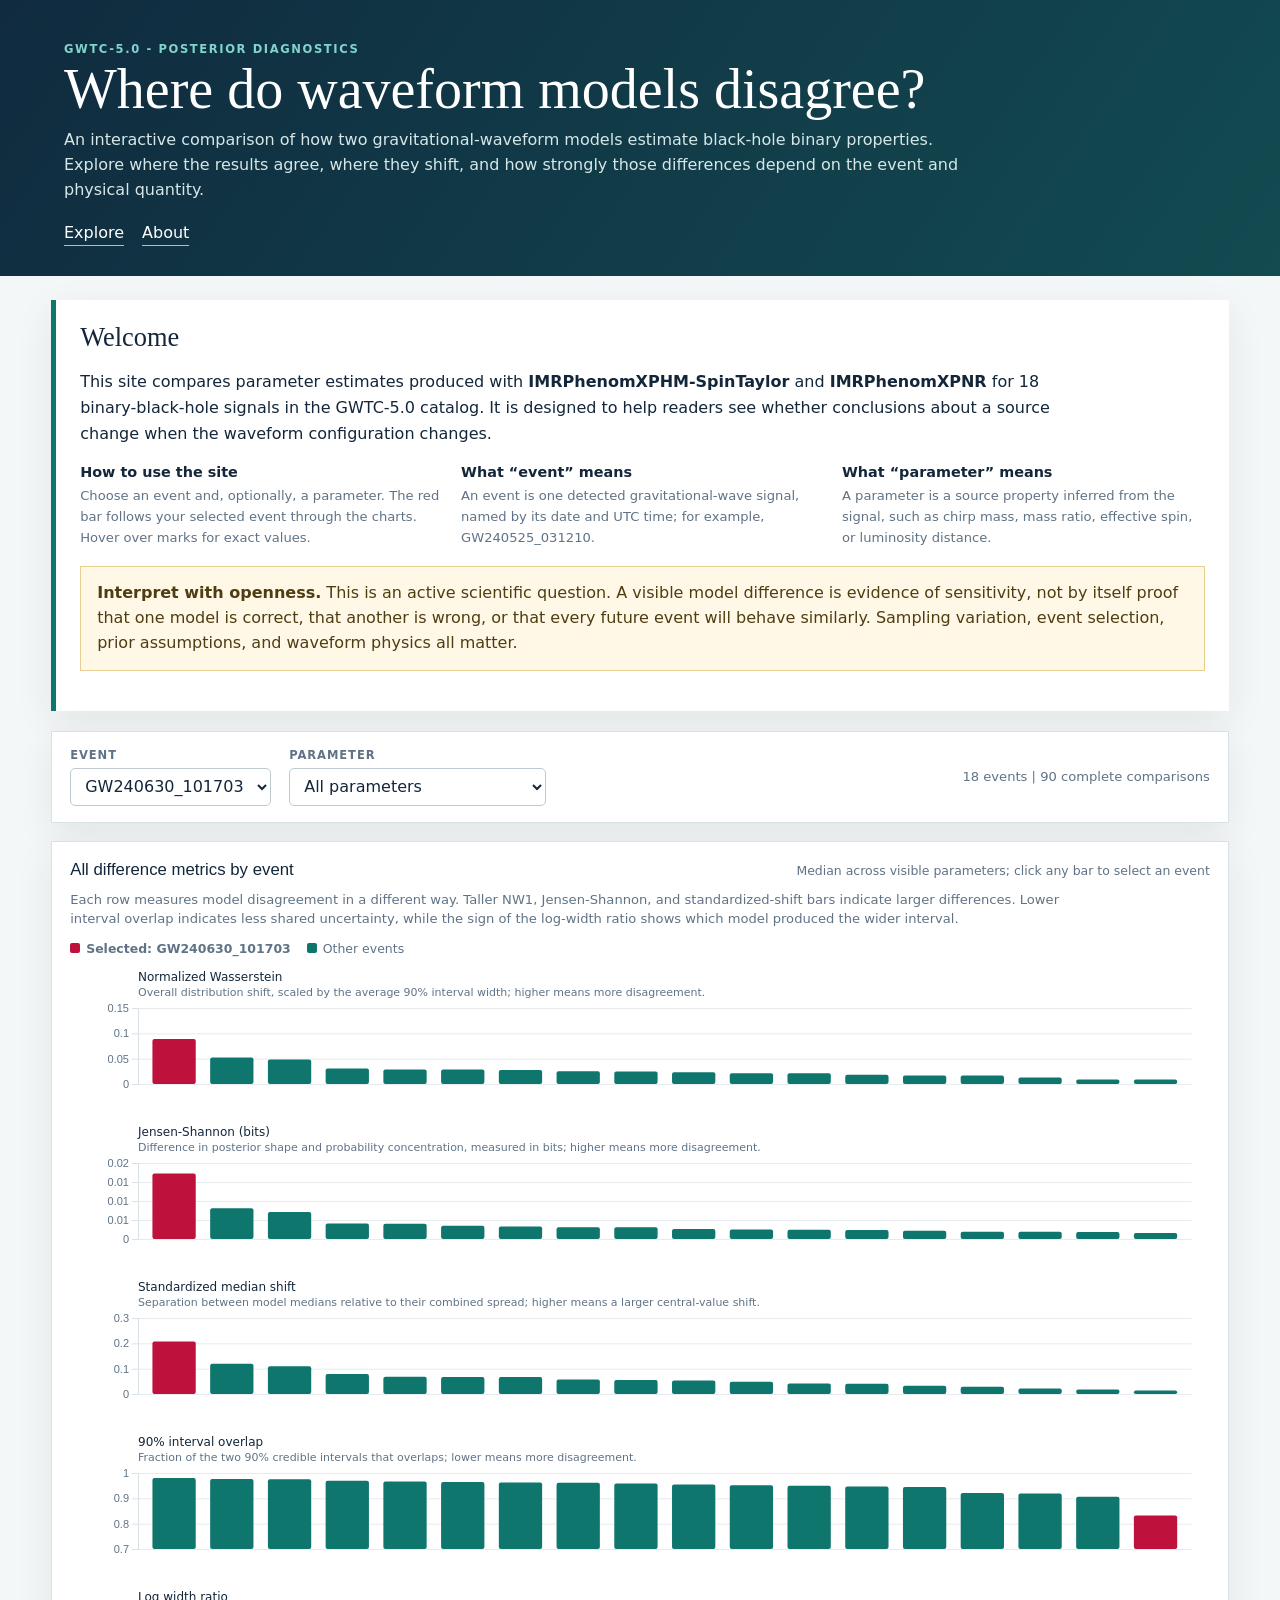
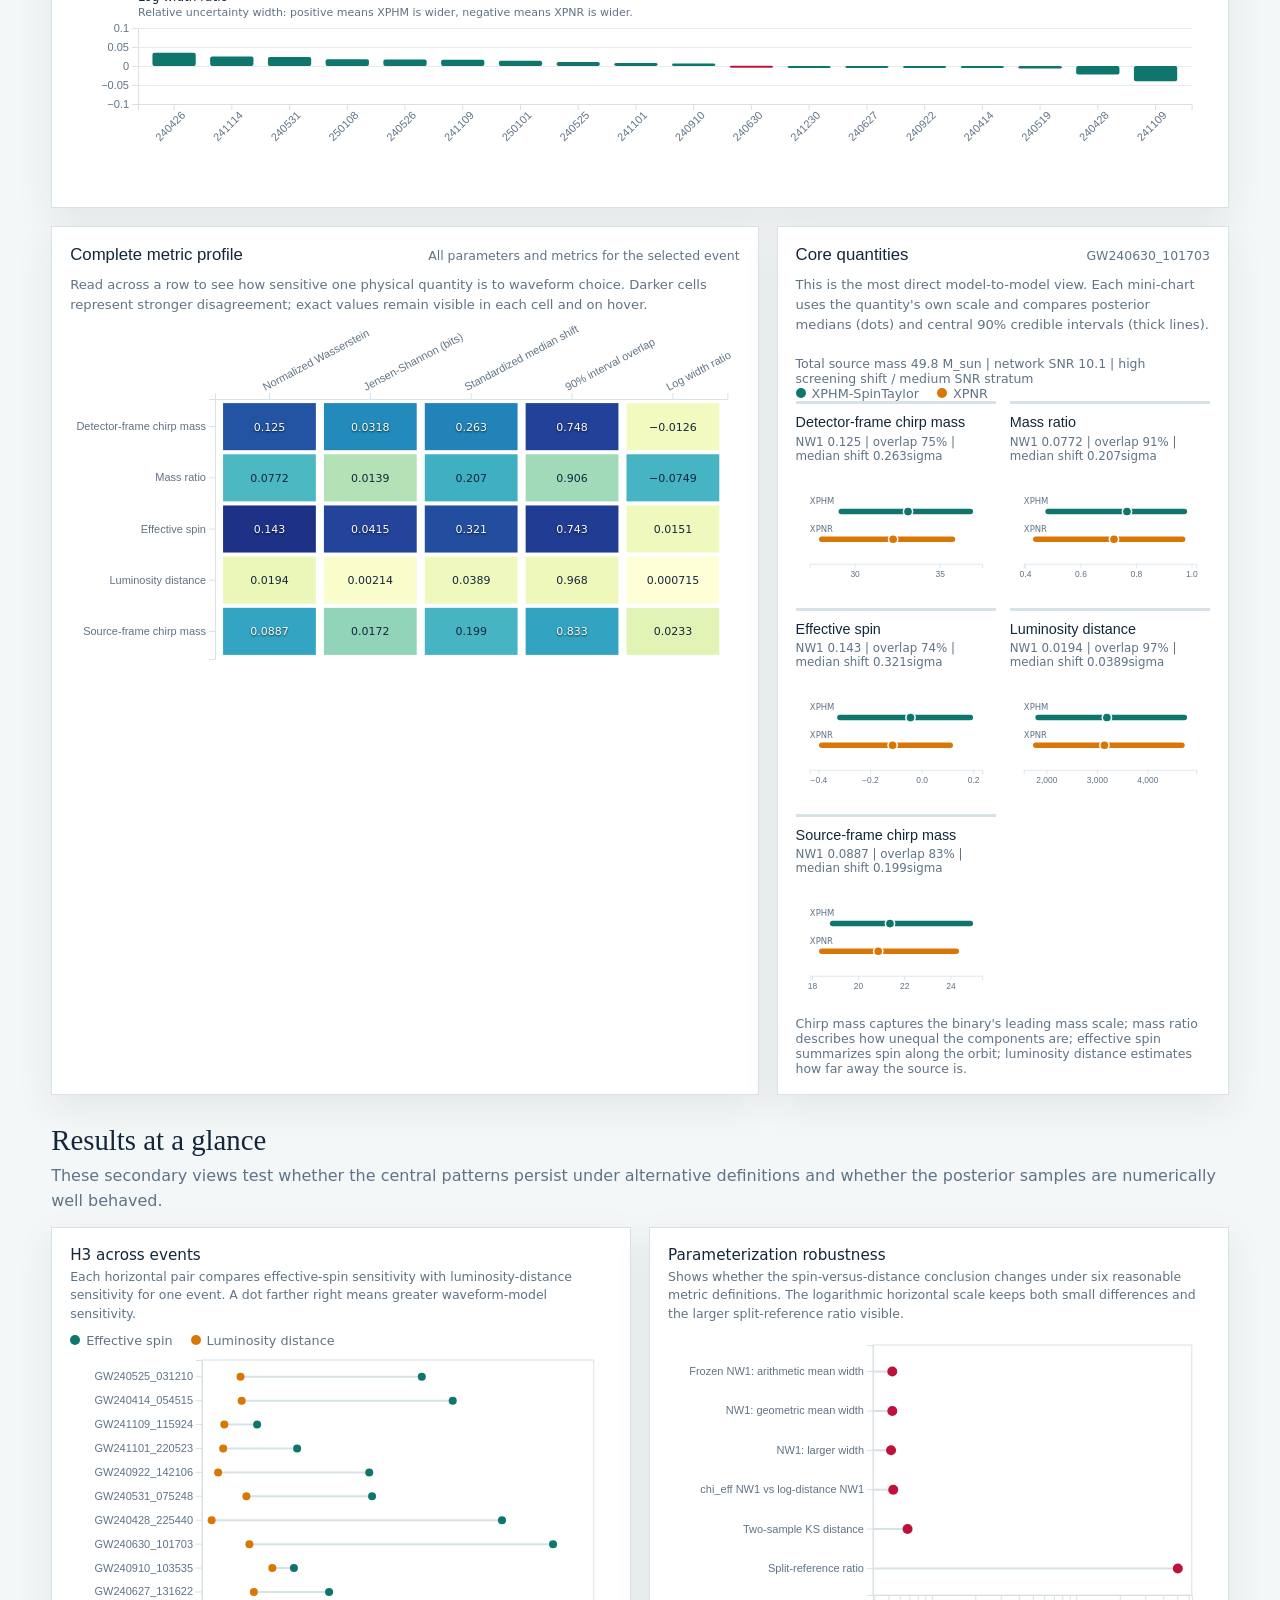
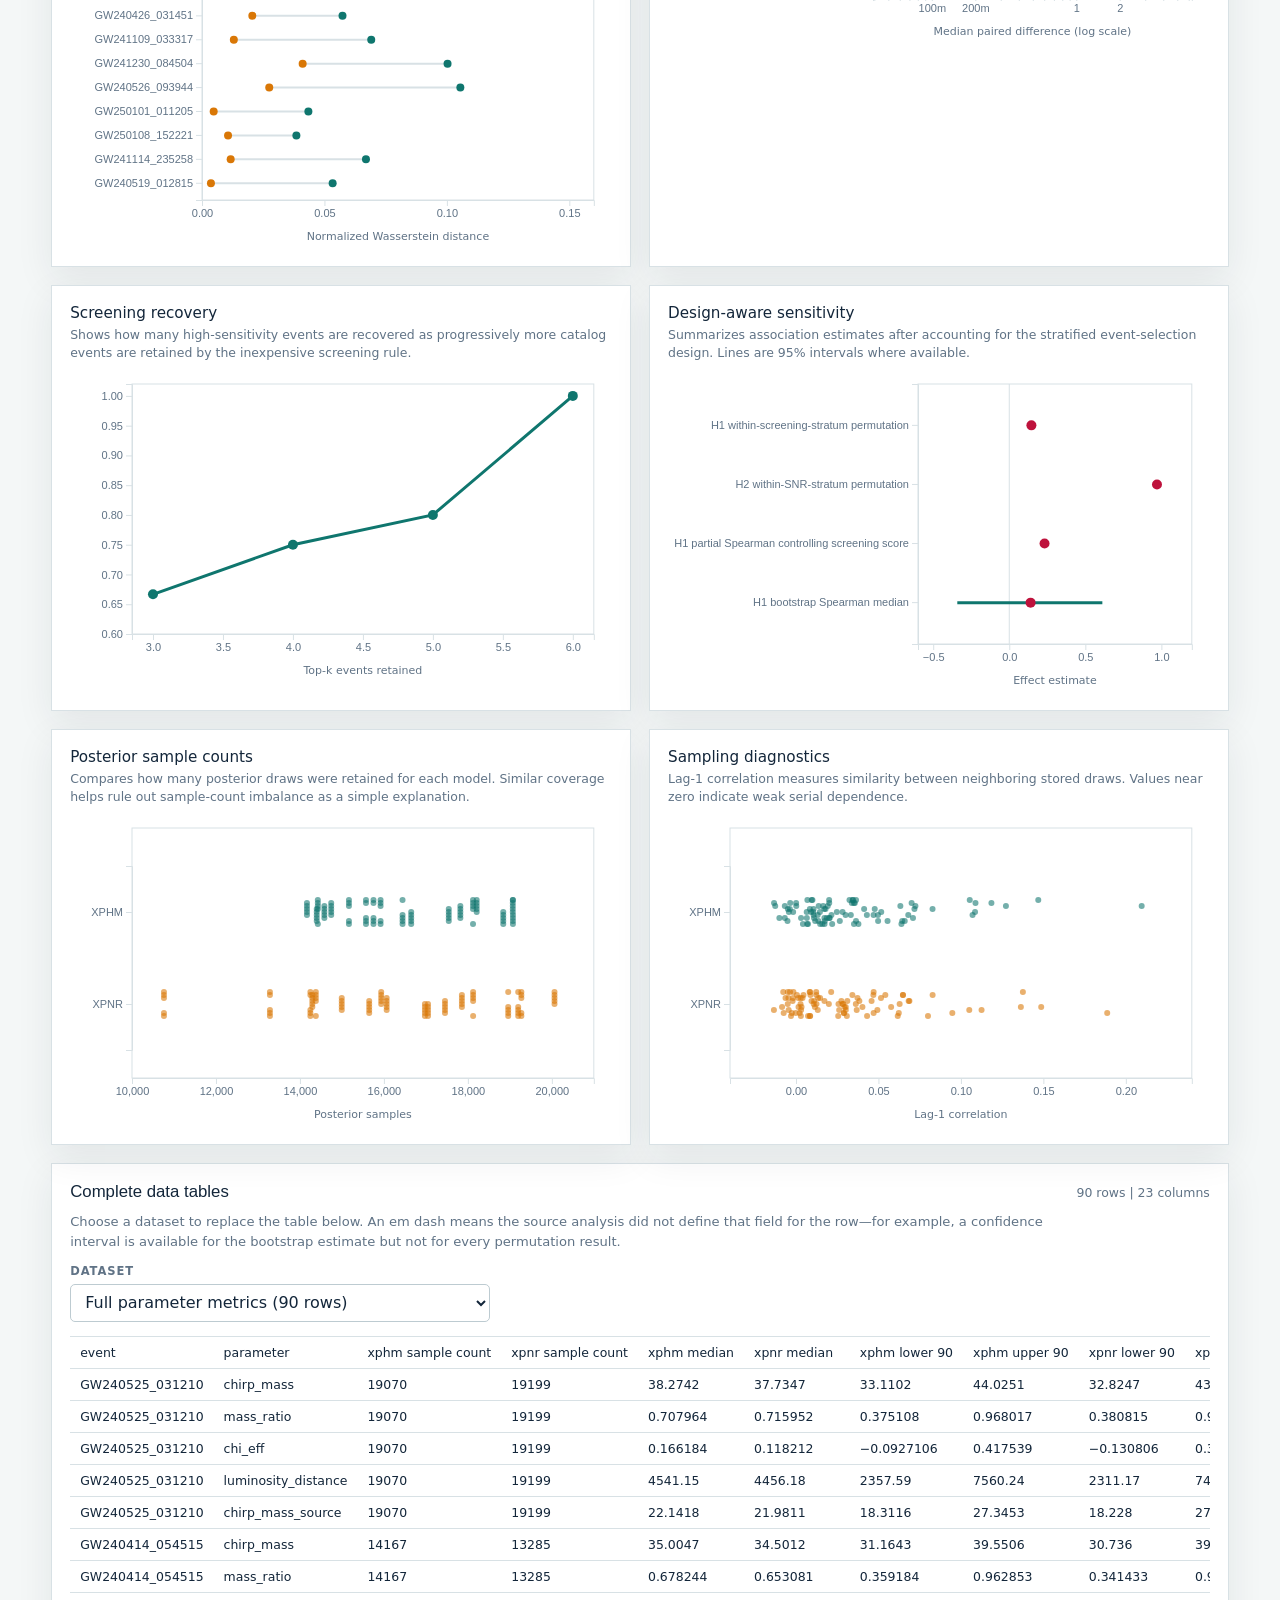
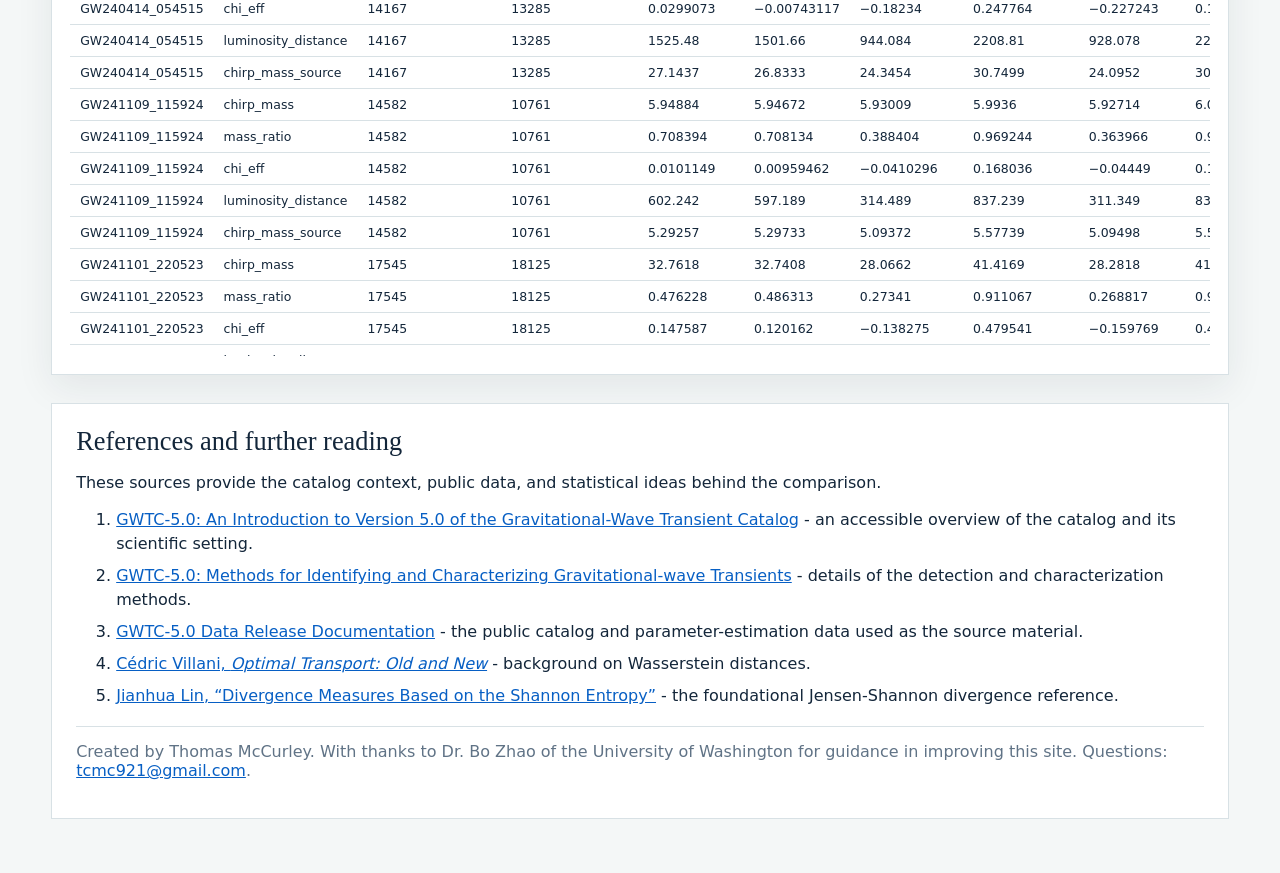
==== commit e408a108: "Enhance waveform comparison interface with improved descriptions and metrics - Added legends to H3 e" ====
--- a/index.html
+++ b/index.html
@@ -46,8 +46,8 @@
     <section class="archive" aria-labelledby="figureArchiveTitle">
       <h2 id="figureArchiveTitle">Results at a glance</h2><p class="section-description">These secondary views test whether the central patterns persist under alternative definitions and whether the posterior samples are numerically well behaved.</p>
       <div class="figure-grid">
-        <article class="archive-panel"><h3>H3 across events</h3><div class="sub">Each horizontal pair compares effective-spin sensitivity with luminosity-distance sensitivity for one event. A dot farther right means greater waveform-model sensitivity.</div><svg id="h3EventsChart" class="data-chart" role="img" aria-label="Paired H3 event results"></svg></article>
-        <article class="archive-panel"><h3>Parameterization robustness</h3><div class="sub">Shows whether the spin-versus-distance conclusion changes under six reasonable metric definitions. Similar positive values support robustness to the chosen definition.</div><svg id="h3SummaryChart" class="data-chart" role="img" aria-label="H3 parameterization robustness"></svg></article>
+        <article class="archive-panel"><h3>H3 across events</h3><div class="sub">Each horizontal pair compares effective-spin sensitivity with luminosity-distance sensitivity for one event. A dot farther right means greater waveform-model sensitivity.</div><div class="legend"><span><i class="swatch xphm"></i>Effective spin</span><span><i class="swatch xpnr"></i>Luminosity distance</span></div><svg id="h3EventsChart" class="data-chart" role="img" aria-label="Paired H3 event results"></svg></article>
+        <article class="archive-panel"><h3>Parameterization robustness</h3><div class="sub">Shows whether the spin-versus-distance conclusion changes under six reasonable metric definitions. The logarithmic horizontal scale keeps both small differences and the larger split-reference ratio visible.</div><svg id="h3SummaryChart" class="data-chart" role="img" aria-label="H3 parameterization robustness"></svg></article>
         <article class="archive-panel"><h3>Screening recovery</h3><div class="sub">Shows how many high-sensitivity events are recovered as progressively more catalog events are retained by the inexpensive screening rule.</div><svg id="screeningChart" class="data-chart" role="img" aria-label="Screening recovery curve"></svg></article>
         <article class="archive-panel"><h3>Design-aware sensitivity</h3><div class="sub">Summarizes association estimates after accounting for the stratified event-selection design. Lines are 95% intervals where available.</div><svg id="designChart" class="data-chart" role="img" aria-label="Design-aware sensitivity estimates"></svg></article>
         <article class="archive-panel"><h3>Posterior sample counts</h3><div class="sub">Compares how many posterior draws were retained for each model. Similar coverage helps rule out sample-count imbalance as a simple explanation.</div><svg id="sampleChart" class="data-chart" role="img" aria-label="Posterior sample count distribution"></svg></article>
@@ -55,6 +55,7 @@
       </div>
       <article class="archive-panel table-panel">
         <div class="panel-head"><h2>Complete data tables</h2><span id="tableMeta" class="table-meta"></span></div>
+        <p class="chart-description">Choose a dataset to replace the table below. An em dash means the source analysis did not define that field for the row—for example, a confidence interval is available for the bootstrap estimate but not for every permutation result.</p>
         <div class="field" style="max-width:420px;margin-bottom:14px"><label for="tableSelect">Dataset</label><select id="tableSelect"></select></div>
         <div class="table-wrap"><table id="dataTable"><thead></thead><tbody></tbody></table></div>
       </article>
@@ -72,6 +73,7 @@
   const state={data:[],event:null,parameter:'all'};
   const labels={chirp_mass:'Detector-frame chirp mass',mass_ratio:'Mass ratio',chi_eff:'Effective spin',luminosity_distance:'Luminosity distance',chirp_mass_source:'Source-frame chirp mass'};
   const metrics=[['normalized_wasserstein_1','Normalized Wasserstein'],['js_divergence_bits','Jensen-Shannon (bits)'],['standardized_median_displacement','Standardized median shift'],['interval_overlap_90','90% interval overlap'],['log_width_ratio','Log width ratio']];
+  const metricDescriptions={normalized_wasserstein_1:'Overall distribution shift, scaled by the average 90% interval width; higher means more disagreement.',js_divergence_bits:'Difference in posterior shape and probability concentration, measured in bits; higher means more disagreement.',standardized_median_displacement:'Separation between model medians relative to their combined spread; higher means a larger central-value shift.',interval_overlap_90:'Fraction of the two 90% credible intervals that overlaps; lower means more disagreement.',log_width_ratio:'Relative uncertainty width: positive means XPHM is wider, negative means XPNR is wider.'};
   const metricDomains={normalized_wasserstein_1:[0,.16],js_divergence_bits:[0,.05],standardized_median_displacement:[0,.4],interval_overlap_90:[.7,1],log_width_ratio:[-.15,.15]};
   const metricIntensity=(key,value)=>key==='interval_overlap_90'?(1-value)/.3:key==='log_width_ratio'?Math.abs(value)/.15:value/metricDomains[key][1];
   function eventMetricDomain(key,grouped){const values=grouped.map(d=>d[1]).filter(Number.isFinite);if(key==='log_width_ratio'){const limit=(d3.max(values,d=>Math.abs(d))||.01)*1.15;return[-limit,limit]}if(key==='interval_overlap_90'){const [minimum,maximum]=d3.extent(values),spread=Math.max(maximum-minimum,.015);return[Math.max(0,minimum-spread*.25),Math.min(1,maximum+spread*.15)]}return[0,(d3.max(values)||.01)*1.15]}
@@ -82,27 +84,29 @@
   function size(sel,height){const n=d3.select(sel).node(),w=Math.max(280,n.getBoundingClientRect().width);return {svg:d3.select(sel).attr('viewBox',`0 0 ${w} ${height}`),w,h:height}}
   function showTip(event,html){tooltip.html(html).style('opacity',1).style('left',`${Math.min(innerWidth-290,event.clientX+14)}px`).style('top',`${event.clientY+12}px`)} function hideTip(){tooltip.style('opacity',0)}
   function render(){d3.select('#selectedEventKey').text(`Selected: ${state.event}`);drawEvents();drawHeatmap();drawPaired();}
-  function drawEvents(){const rows=state.parameter==='all'?state.data:state.data.filter(d=>d.parameter===state.parameter),{svg,w}=size('#eventChart',metrics.length*150),left=68,right=18,panelH=140;svg.selectAll('*').remove();metrics.forEach(([key,title],i)=>{const grouped=d3.rollups(rows,v=>d3.median(v,d=>+d[key]),d=>d.event).sort((a,b)=>d3.descending(a[1],b[1])),top=i*panelH+22,x=d3.scaleBand(grouped.map(d=>d[0]),[left,w-right]).padding(.25),y=d3.scaleLinear().domain(eventMetricDomain(key,grouped)).nice(3).range([top+76,top]),baseline=key==='interval_overlap_90'?y.domain()[0]:0;svg.append('text').attr('x',left).attr('y',top-7).attr('font-size',12).attr('font-weight',500).attr('fill','var(--ink)').text(title);svg.append('g').attr('class','gridline').attr('transform',`translate(${left},0)`).call(d3.axisLeft(y).ticks(3).tickSize(-(w-left-right)).tickFormat(''));svg.append('g').attr('class','axis').attr('transform',`translate(${left},0)`).call(d3.axisLeft(y).ticks(3).tickFormat(d3.format('.2~f')));svg.append('g').selectAll('rect').data(grouped).join('rect').attr('x',d=>x(d[0])).attr('width',x.bandwidth()).attr('y',d=>y(Math.max(baseline,d[1]))).attr('height',d=>Math.max(2,Math.abs(y(d[1])-y(baseline)))).attr('fill',d=>d[0]===state.event?'var(--hot)':'var(--xphm)').attr('rx',2).style('cursor','pointer').on('click',(e,d)=>{state.event=d[0];d3.select('#eventSelect').property('value',state.event);render()}).on('mousemove',(e,d)=>showTip(e,`<strong>${d[0]}</strong><br>${title}: ${fmt(d[1])}`)).on('mouseleave',hideTip);if(i===metrics.length-1)svg.append('g').attr('class','axis').attr('transform',`translate(0,${top+76})`).call(d3.axisBottom(x).tickFormat(d=>d.slice(2,8))).selectAll('text').attr('transform','rotate(-45)').attr('text-anchor','end')})}
+  function drawEvents(){const rows=state.parameter==='all'?state.data:state.data.filter(d=>d.parameter===state.parameter),{svg,w}=size('#eventChart',metrics.length*165),left=68,right=18,panelH=155;svg.selectAll('*').remove();metrics.forEach(([key,title],i)=>{const grouped=d3.rollups(rows,v=>d3.median(v,d=>+d[key]),d=>d.event).sort((a,b)=>d3.descending(a[1],b[1])),top=i*panelH+24,plotTop=top+20,plotBottom=plotTop+76,x=d3.scaleBand(grouped.map(d=>d[0]),[left,w-right]).padding(.25),y=d3.scaleLinear().domain(eventMetricDomain(key,grouped)).nice(3).range([plotBottom,plotTop]),baseline=key==='interval_overlap_90'?y.domain()[0]:0;svg.append('text').attr('x',left).attr('y',top-7).attr('font-size',12).attr('font-weight',500).attr('fill','var(--ink)').text(title);svg.append('text').attr('x',left).attr('y',top+8).attr('font-size',11).attr('fill','var(--muted)').text(metricDescriptions[key]);svg.append('g').attr('class','gridline').attr('transform',`translate(${left},0)`).call(d3.axisLeft(y).ticks(3).tickSize(-(w-left-right)).tickFormat(''));svg.append('g').attr('class','axis').attr('transform',`translate(${left},0)`).call(d3.axisLeft(y).ticks(3).tickFormat(d3.format('.2~f')));svg.append('g').selectAll('rect').data(grouped).join('rect').attr('x',d=>x(d[0])).attr('width',x.bandwidth()).attr('y',d=>y(Math.max(baseline,d[1]))).attr('height',d=>Math.max(2,Math.abs(y(d[1])-y(baseline)))).attr('fill',d=>d[0]===state.event?'var(--hot)':'var(--xphm)').attr('rx',2).style('cursor','pointer').on('click',(e,d)=>{state.event=d[0];d3.select('#eventSelect').property('value',state.event);render()}).on('mousemove',(e,d)=>showTip(e,`<strong>${d[0]}</strong><br>${title}: ${fmt(d[1])}`)).on('mouseleave',hideTip);if(i===metrics.length-1)svg.append('g').attr('class','axis').attr('transform',`translate(0,${plotBottom})`).call(d3.axisBottom(x).tickFormat(d=>d.slice(2,8))).selectAll('text').attr('transform','rotate(-45)').attr('text-anchor','end')})}
   function drawHeatmap(){const rows=state.data.filter(d=>d.event===state.event),params=rows.map(d=>d.parameter),{svg,w}=size('#heatmap',Math.max(300,params.length*52+112)),m={t:72,r:12,b:18,l:145},x=d3.scaleBand(metrics.map(d=>d[0]),[m.l,w-m.r]).padding(.08),y=d3.scaleBand(params,[m.t,params.length*52+m.t]).padding(.08),cells=rows.flatMap(row=>metrics.map(([key,title])=>({row,key,title,value:+row[key],intensity:Math.max(0,Math.min(1,metricIntensity(key,+row[key])))}))),c=d3.scaleSequential([0,1],d3.interpolateYlGnBu);svg.selectAll('*').remove();svg.selectAll('rect.metric-cell').data(cells).join('rect').attr('class','metric-cell').attr('x',d=>x(d.key)).attr('y',d=>y(d.row.parameter)).attr('width',x.bandwidth()).attr('height',y.bandwidth()).attr('fill',d=>c(d.intensity)).on('mousemove',(e,d)=>showTip(e,`<strong>${labels[d.row.parameter]||d.row.parameter}</strong><br>${d.title}: ${fmt(d.value)}`)).on('mouseleave',hideTip);svg.selectAll('.cell-value').data(cells).join('text').attr('class','cell-value').attr('x',d=>x(d.key)+x.bandwidth()/2).attr('y',d=>y(d.row.parameter)+y.bandwidth()/2+4).attr('text-anchor','middle').attr('font-size',11).attr('font-weight',500).attr('fill',d=>d.intensity>.52?'white':'var(--ink)').style('text-shadow',d=>d.intensity>.52?'0 1px 2px rgba(0,0,0,.75)':'none').text(d=>fmt(d.value));svg.append('g').attr('class','axis').attr('transform',`translate(0,${m.t})`).call(d3.axisTop(x).tickFormat(k=>metrics.find(d=>d[0]===k)[1])).selectAll('text').attr('transform','rotate(-28)').attr('text-anchor','start');svg.append('g').attr('class','axis').attr('transform',`translate(${m.l},0)`).call(d3.axisLeft(y).tickFormat(d=>labels[d]||d));}
   function drawPaired(){let rows=state.data.filter(d=>d.event===state.event&&['chirp_mass','chirp_mass_source','mass_ratio','chi_eff','luminosity_distance'].includes(d.parameter));if(state.parameter!=='all')rows=rows.filter(d=>d.parameter===state.parameter);d3.select('#selectionLabel').text(state.event);const context=(window.GWTC5_EVENT_DATA||[]).find(d=>d.event===state.event);d3.select('#eventContext').text(context?`Total source mass ${fmt(+context.total_mass_source)} M_sun | network SNR ${fmt(+context.network_matched_filter_snr)} | ${context.score_stratum} screening shift / ${context.snr_stratum} SNR stratum`:null);const cards=d3.select('#coreComparison').selectAll('section.quantity').data(rows,d=>d.parameter).join(enter=>{const s=enter.append('section').attr('class','quantity');s.append('h3');s.append('div').attr('class','qmeta');s.append('svg').attr('role','img');return s});cards.select('h3').text(d=>labels[d.parameter]||d.parameter);cards.select('.qmeta').text(d=>`NW1 ${fmt(+d.normalized_wasserstein_1)} | overlap ${d3.format('.0%')(+d.interval_overlap_90)} | median shift ${fmt(+d.standardized_median_displacement)}sigma`);cards.each(function(d){const node=d3.select(this).select('svg').node(),w=Math.max(260,node.getBoundingClientRect().width),h=128,all=[+d.xphm_lower_90,+d.xphm_upper_90,+d.xpnr_lower_90,+d.xpnr_upper_90],pad=(d3.max(all)-d3.min(all))*.08||1,x=d3.scaleLinear([d3.min(all)-pad,d3.max(all)+pad],[18,w-18]),svg=d3.select(node).attr('viewBox',`0 0 ${w} ${h}`);svg.selectAll('*').remove();svg.append('g').attr('class','axis').attr('transform','translate(0,108)').call(d3.axisBottom(x).ticks(w<350?3:5));[['xphm',40,'var(--xphm)','XPHM'],['xpnr',76,'var(--xpnr)','XPNR']].forEach(([model,y,color,name])=>{svg.append('text').attr('x',18).attr('y',y-10).attr('fill','var(--muted)').attr('font-size',11).text(name);svg.append('line').attr('x1',x(+d[model+'_lower_90'])).attr('x2',x(+d[model+'_upper_90'])).attr('y1',y).attr('y2',y).attr('stroke',color).attr('stroke-width',7).attr('stroke-linecap','round');svg.append('circle').attr('cx',x(+d[model+'_median'])).attr('cy',y).attr('r',6).attr('fill',color).attr('stroke','var(--panel)').attr('stroke-width',2).on('mousemove',e=>showTip(e,`<strong>${name}</strong><br>median ${fmt(+d[model+'_median'])}<br>90% interval [${fmt(+d[model+'_lower_90'])}, ${fmt(+d[model+'_upper_90'])}]`)).on('mouseleave',hideTip)})})}
   new ResizeObserver(()=>{if(state.data.length)render()}).observe(document.querySelector('main'));
-  const tableLabels={screening_practical_performance:'Screening practical performance',posterior_row_audit:'Posterior row audit',posterior_array_audit:'Posterior array audit',h3_parameterization_summary:'H3 parameterization summary',h3_parameterization_events:'H3 parameterization by event',design_aware_sensitivity:'Design-aware sensitivity',confirmatory_hypotheses:'Confirmatory hypotheses',locked_sample:'Locked confirmatory sample'};
+  const tableLabels={parameter_metrics:'Full parameter metrics (90 rows)',event_endpoints:'Event endpoints (18 rows)',screening_practical_performance:'Screening practical performance',posterior_row_audit:'Posterior row audit',posterior_array_audit:'Posterior array audit',h3_parameterization_summary:'H3 parameterization summary',h3_parameterization_events:'H3 parameterization by event',design_aware_sensitivity:'Design-aware sensitivity',confirmatory_hypotheses:'Confirmatory hypotheses',locked_sample:'Locked confirmatory sample'};
   const archivedTables=window.GWTC5_PREVIEW_TABLES||{};
+  archivedTables.parameter_metrics=window.GWTC5_WAVEFORM_DATA||[];
+  archivedTables.event_endpoints=window.GWTC5_EVENT_DATA||[];
   archivedTables.confirmatory_hypotheses=[{test:'H1',comparison:'SNR vs. event median NW1',statistic:'rho = 0.1455',p_value:'0.2834'},{test:'H2',comparison:'Screen vs. related maximum NW1',statistic:'rho = 0.9711',p_value:'9.9999e-6'},{test:'H3',comparison:'chi_eff vs. distance NW1',statistic:'W = 171',p_value:'7.6294e-6 adjusted'}];
   archivedTables.locked_sample=[['Low','Low','GW240627_131622','GW250101_011205'],['Low','Medium','GW241101_220523','GW250108_152221'],['Low','High','GW241109_115924','GW240910_103535'],['Medium','Low','GW240531_075248','GW240426_031451'],['Medium','Medium','GW241109_033317','GW240519_012815'],['Medium','High','GW240922_142106','GW241114_235258'],['High','Low','GW240525_031210','GW240526_093944'],['High','Medium','GW240414_054515','GW240630_101703'],['High','High','GW240428_225440','GW241230_084504']].map(d=>({score_stratum:d[0],snr_stratum:d[1],event_1:d[2],event_2:d[3]}));
-  const tableNames=Object.keys(archivedTables);
-  d3.select('#tableSelect').selectAll('option').data(tableNames).join('option').attr('value',d=>d).text(d=>tableLabels[d]||d).on('change',function(){drawTable(this.value)});
-  function drawTable(name){const rows=archivedTables[name]||[],columns=rows.length?Object.keys(rows[0]):[];d3.select('#tableMeta').text(`${rows.length.toLocaleString()} rows | ${columns.length} columns`);d3.select('#dataTable thead').selectAll('tr').data([columns]).join('tr').selectAll('th').data(d=>d).join('th').text(d=>d.replaceAll('_',' '));d3.select('#dataTable tbody').selectAll('tr').data(rows).join('tr').selectAll('td').data(row=>columns.map(column=>row[column])).join('td').text(value=>{const number=Number(value);return value!==''&&Number.isFinite(number)?d3.format('.6~g')(number):value})}
+  const tableNames=['parameter_metrics','event_endpoints','locked_sample','confirmatory_hypotheses','design_aware_sensitivity','h3_parameterization_events','h3_parameterization_summary','screening_practical_performance','posterior_row_audit','posterior_array_audit'].filter(name=>Array.isArray(archivedTables[name]));
+  const tableSelect=d3.select('#tableSelect');tableSelect.selectAll('option').data(tableNames).join('option').attr('value',d=>d).text(d=>tableLabels[d]||d);tableSelect.on('change input',function(){drawTable(this.value)}).property('value','parameter_metrics');
+  function drawTable(name){const rows=archivedTables[name]||[],columns=rows.length?Object.keys(rows[0]):[],thead=d3.select('#dataTable thead'),tbody=d3.select('#dataTable tbody');d3.select('#tableMeta').text(`${rows.length.toLocaleString()} rows | ${columns.length} columns`);thead.selectAll('*').remove();tbody.selectAll('*').remove();thead.append('tr').selectAll('th').data(columns).join('th').text(d=>d.replaceAll('_',' '));const bodyRows=tbody.selectAll('tr').data(rows).join('tr');bodyRows.selectAll('td').data(row=>columns.map(column=>row[column])).join('td').text(value=>{const number=Number(value);return value!==''&&value!==null&&Number.isFinite(number)?d3.format('.6~g')(number):(value??'—')})}
   function baseChart(id,height=280){const {svg,w}=size(id,height);svg.selectAll('*').remove();return {svg,w,m:{t:12,r:18,b:48,l:62}}}
-  function axes(svg,x,y,m,w,h,xLabel){svg.append('g').attr('class','axis').attr('transform',`translate(0,${h-m.b})`).call(d3.axisBottom(x).ticks(5));svg.append('g').attr('class','axis').attr('transform',`translate(${m.l},0)`).call(d3.axisLeft(y));svg.append('text').attr('x',(m.l+w-m.r)/2).attr('y',h-8).attr('text-anchor','middle').attr('fill','var(--muted)').attr('font-size',11).text(xLabel)}
+  function axes(svg,x,y,m,w,h,xLabel){svg.append('rect').attr('data-chart-frame','').attr('x',m.l).attr('y',m.t).attr('width',w-m.l-m.r).attr('height',h-m.t-m.b).attr('fill','none').attr('stroke','var(--line)');svg.append('g').attr('class','axis').attr('transform',`translate(0,${h-m.b})`).call(d3.axisBottom(x).ticks(w<420?3:5));svg.append('g').attr('class','axis').attr('transform',`translate(${m.l},0)`).call(d3.axisLeft(y));svg.append('text').attr('x',(m.l+w-m.r)/2).attr('y',h-8).attr('text-anchor','middle').attr('fill','var(--muted)').attr('font-size',11).text(xLabel)}
   function drawArchiveCharts(){
-    const h3=(archivedTables.h3_parameterization_events||[]).map(d=>({...d,chi:+d.chi_eff_arithmetic_NW1,distance:+d.distance_arithmetic_NW1}));{const {svg,w,m}=baseChart('#h3EventsChart',500),h=500,m2={...m,l:125},x=d3.scaleLinear([0,d3.max(h3,d=>Math.max(d.chi,d.distance))]).nice().range([m2.l,w-m2.r]),y=d3.scaleBand(h3.map(d=>d.event),[m2.t,h-m2.b]).padding(.4);svg.selectAll('line.pair').data(h3).join('line').attr('class','pair').attr('x1',d=>x(d.distance)).attr('x2',d=>x(d.chi)).attr('y1',d=>y(d.event)+y.bandwidth()/2).attr('y2',d=>y(d.event)+y.bandwidth()/2).attr('stroke','var(--line)').attr('stroke-width',2);svg.selectAll('circle.distance').data(h3).join('circle').attr('cx',d=>x(d.distance)).attr('cy',d=>y(d.event)+y.bandwidth()/2).attr('r',3.5).attr('fill','var(--xpnr)');svg.selectAll('circle.chi').data(h3).join('circle').attr('cx',d=>x(d.chi)).attr('cy',d=>y(d.event)+y.bandwidth()/2).attr('r',3.5).attr('fill','var(--xphm)').on('mousemove',(e,d)=>showTip(e,`<strong>${d.event}</strong><br>chi_eff: ${fmt(d.chi)}<br>distance: ${fmt(d.distance)}`)).on('mouseleave',hideTip);axes(svg,x,y,m2,w,h,'Normalized Wasserstein distance')}
-    const hs=(archivedTables.h3_parameterization_summary||[]).map(d=>({...d,diff:+d.median_difference}));{const {svg,w,m}=baseChart('#h3SummaryChart'),h=280,m2={...m,l:180},x=d3.scaleLinear([0,d3.max(hs,d=>d.diff)]).nice().range([m2.l,w-m2.r]),y=d3.scaleBand(hs.map(d=>d.analysis),[m2.t,h-m2.b]).padding(.35);svg.selectAll('line').data(hs).join('line').attr('x1',x(0)).attr('x2',d=>x(d.diff)).attr('y1',d=>y(d.analysis)+y.bandwidth()/2).attr('y2',d=>y(d.analysis)+y.bandwidth()/2).attr('stroke','var(--line)').attr('stroke-width',2);svg.selectAll('circle').data(hs).join('circle').attr('cx',d=>x(d.diff)).attr('cy',d=>y(d.analysis)+y.bandwidth()/2).attr('r',5).attr('fill','var(--hot)').on('mousemove',(e,d)=>showTip(e,`<strong>${d.analysis}</strong><br>median difference: ${fmt(d.diff)}<br>p = ${fmt(+d.p_value)}`)).on('mouseleave',hideTip);axes(svg,x,y,m2,w,h,'Median paired difference')}
-    const sc=(archivedTables.screening_practical_performance||[]).map(d=>({k:+d.top_k,recall:+d.recall,recovered:+d.recovered}));{const {svg,w,m}=baseChart('#screeningChart'),h=280,x=d3.scaleLinear(d3.extent(sc,d=>d.k)).nice().range([m.l,w-m.r]),y=d3.scaleLinear([0,1]).range([h-m.b,m.t]);svg.append('path').datum(sc).attr('fill','none').attr('stroke','var(--xphm)').attr('stroke-width',3).attr('d',d3.line().x(d=>x(d.k)).y(d=>y(d.recall)));svg.selectAll('circle').data(sc).join('circle').attr('cx',d=>x(d.k)).attr('cy',d=>y(d.recall)).attr('r',5).attr('fill','var(--xphm)').on('mousemove',(e,d)=>showTip(e,`Top ${d.k}: ${(d.recall*100).toFixed(0)}% recall | ${d.recovered} recovered`)).on('mouseleave',hideTip);axes(svg,x,y,m,w,h,'Top-k events retained')}
-    const ds=(archivedTables.design_aware_sensitivity||[]).map(d=>({...d,effect:+d.effect,lo:d.lower_95===''?null:+d.lower_95,hi:d.upper_95===''?null:+d.upper_95}));{const {svg,w,m}=baseChart('#designChart'),h=280,m2={...m,l:205},extent=d3.extent(ds.flatMap(d=>[d.lo,d.effect,d.hi]).filter(Number.isFinite)),x=d3.scaleLinear([Math.min(0,extent[0]),extent[1]]).nice().range([m2.l,w-m2.r]),y=d3.scaleBand(ds.map(d=>d.analysis),[m2.t,h-m2.b]).padding(.4);svg.append('line').attr('x1',x(0)).attr('x2',x(0)).attr('y1',m2.t).attr('y2',h-m2.b).attr('stroke','var(--line)');svg.selectAll('line.interval').data(ds.filter(d=>d.lo!==null)).join('line').attr('x1',d=>x(d.lo)).attr('x2',d=>x(d.hi)).attr('y1',d=>y(d.analysis)+y.bandwidth()/2).attr('y2',d=>y(d.analysis)+y.bandwidth()/2).attr('stroke','var(--xphm)').attr('stroke-width',3);svg.selectAll('circle').data(ds).join('circle').attr('cx',d=>x(d.effect)).attr('cy',d=>y(d.analysis)+y.bandwidth()/2).attr('r',5).attr('fill','var(--hot)').on('mousemove',(e,d)=>showTip(e,`<strong>${d.analysis}</strong><br>effect: ${fmt(d.effect)}${d.p_value?`<br>p = ${fmt(+d.p_value)}`:''}`)).on('mouseleave',hideTip);axes(svg,x,y,m2,w,h,'Effect estimate')}
-    const audit=(archivedTables.posterior_row_audit||[]).map(d=>({...d,count:+d.sample_count,lag:+d.lag1_correlation,shortModel:d.model.includes('XPNR')?'XPNR':'XPHM'})),models=['XPHM','XPNR'];[['#sampleChart','count','Posterior samples'],['#auditChart','lag','Lag-1 correlation']].forEach(([id,key,label])=>{const {svg,w,m}=baseChart(id),h=280,x=d3.scaleLinear(d3.extent(audit,d=>d[key])).nice().range([m.l,w-m.r]),y=d3.scalePoint(models,[m.t+35,h-m.b-25]).padding(.5);svg.selectAll('circle').data(audit).join('circle').attr('cx',d=>x(d[key])).attr('cy',(d,i)=>y(d.shortModel)+((i%9)-4)*3).attr('r',3).attr('fill',d=>d.shortModel==='XPNR'?'var(--xpnr)':'var(--xphm)').attr('opacity',.55).on('mousemove',(e,d)=>showTip(e,`<strong>${d.event}</strong><br>${d.parameter}<br>${label}: ${fmt(d[key])}`)).on('mouseleave',hideTip);axes(svg,x,y,m,w,h,label)})
+    const h3=(archivedTables.h3_parameterization_events||[]).map(d=>({...d,chi:+d.chi_eff_arithmetic_NW1,distance:+d.distance_arithmetic_NW1}));{const {svg,w,m}=baseChart('#h3EventsChart',500),h=500,m2={...m,l:132},limit=(d3.max(h3,d=>Math.max(d.chi,d.distance))||.1)*1.08,x=d3.scaleLinear().domain([0,limit]).nice().range([m2.l,w-m2.r]),y=d3.scaleBand(h3.map(d=>d.event),[m2.t,h-m2.b]).padding(.4);svg.selectAll('line.pair').data(h3).join('line').attr('class','pair').attr('x1',d=>x(d.distance)).attr('x2',d=>x(d.chi)).attr('y1',d=>y(d.event)+y.bandwidth()/2).attr('y2',d=>y(d.event)+y.bandwidth()/2).attr('stroke','var(--line)').attr('stroke-width',2);svg.selectAll('circle.distance').data(h3).join('circle').attr('cx',d=>x(d.distance)).attr('cy',d=>y(d.event)+y.bandwidth()/2).attr('r',4).attr('fill','var(--xpnr)').on('mousemove',(e,d)=>showTip(e,`<strong>${d.event}</strong><br>Luminosity distance NW1: ${fmt(d.distance)}`)).on('mouseleave',hideTip);svg.selectAll('circle.chi').data(h3).join('circle').attr('cx',d=>x(d.chi)).attr('cy',d=>y(d.event)+y.bandwidth()/2).attr('r',4).attr('fill','var(--xphm)').on('mousemove',(e,d)=>showTip(e,`<strong>${d.event}</strong><br>Effective spin NW1: ${fmt(d.chi)}<br>Luminosity distance NW1: ${fmt(d.distance)}`)).on('mouseleave',hideTip);axes(svg,x,y,m2,w,h,'Normalized Wasserstein distance')}
+    const hs=(archivedTables.h3_parameterization_summary||[]).map(d=>({...d,diff:+d.median_difference})).filter(d=>d.diff>0);{const {svg,w,m}=baseChart('#h3SummaryChart',310),h=310,m2={...m,l:205},extent=d3.extent(hs,d=>d.diff),x=d3.scaleLog().domain([extent[0]*.75,extent[1]*1.25]).range([m2.l,w-m2.r]),y=d3.scaleBand(hs.map(d=>d.analysis),[m2.t,h-m2.b]).padding(.35);svg.selectAll('line').data(hs).join('line').attr('x1',x(extent[0]*.75)).attr('x2',d=>x(d.diff)).attr('y1',d=>y(d.analysis)+y.bandwidth()/2).attr('y2',d=>y(d.analysis)+y.bandwidth()/2).attr('stroke','var(--line)').attr('stroke-width',2);svg.selectAll('circle').data(hs).join('circle').attr('cx',d=>x(d.diff)).attr('cy',d=>y(d.analysis)+y.bandwidth()/2).attr('r',5).attr('fill','var(--hot)').on('mousemove',(e,d)=>showTip(e,`<strong>${d.analysis}</strong><br>median difference: ${fmt(d.diff)}<br>p = ${fmt(+d.p_value)}`)).on('mouseleave',hideTip);axes(svg,x,y,m2,w,h,'Median paired difference (log scale)')}
+    const sc=(archivedTables.screening_practical_performance||[]).map(d=>({k:+d.top_k,recall:+d.recall,recovered:+d.recovered})).filter(d=>Number.isFinite(d.k)&&Number.isFinite(d.recall));{const {svg,w,m}=baseChart('#screeningChart',310),h=310,xExtent=d3.extent(sc,d=>d.k),x=d3.scaleLinear().domain([xExtent[0]-.15,xExtent[1]+.15]).range([m.l,w-m.r]),y=d3.scaleLinear().domain([.6,1.02]).range([h-m.b,m.t]);svg.append('path').datum(sc).attr('fill','none').attr('stroke','var(--xphm)').attr('stroke-width',3).attr('d',d3.line().x(d=>x(d.k)).y(d=>y(d.recall)));svg.selectAll('circle').data(sc).join('circle').attr('cx',d=>x(d.k)).attr('cy',d=>y(d.recall)).attr('r',5).attr('fill','var(--xphm)').on('mousemove',(e,d)=>showTip(e,`Top ${d.k}: ${(d.recall*100).toFixed(0)}% recall | ${d.recovered} recovered`)).on('mouseleave',hideTip);axes(svg,x,y,m,w,h,'Top-k events retained')}
+    const ds=(archivedTables.design_aware_sensitivity||[]).map(d=>({...d,effect:+d.effect,lo:d.lower_95===''||d.lower_95==null?null:+d.lower_95,hi:d.upper_95===''||d.upper_95==null?null:+d.upper_95}));{const {svg,w,m}=baseChart('#designChart',320),h=320,m2={...m,l:250},extent=d3.extent(ds.flatMap(d=>[d.lo,d.effect,d.hi]).filter(Number.isFinite)),pad=(extent[1]-extent[0])*.08,x=d3.scaleLinear().domain([extent[0]-pad,extent[1]+pad]).nice().range([m2.l,w-m2.r]),y=d3.scaleBand(ds.map(d=>d.analysis),[m2.t,h-m2.b]).padding(.4);svg.append('line').attr('x1',x(0)).attr('x2',x(0)).attr('y1',m2.t).attr('y2',h-m2.b).attr('stroke','var(--line)');svg.selectAll('line.interval').data(ds.filter(d=>d.lo!==null&&d.hi!==null)).join('line').attr('x1',d=>x(d.lo)).attr('x2',d=>x(d.hi)).attr('y1',d=>y(d.analysis)+y.bandwidth()/2).attr('y2',d=>y(d.analysis)+y.bandwidth()/2).attr('stroke','var(--xphm)').attr('stroke-width',3);svg.selectAll('circle').data(ds).join('circle').attr('cx',d=>x(d.effect)).attr('cy',d=>y(d.analysis)+y.bandwidth()/2).attr('r',5).attr('fill','var(--hot)').on('mousemove',(e,d)=>showTip(e,`<strong>${d.analysis}</strong><br>effect: ${fmt(d.effect)}${d.p_value?`<br>p = ${fmt(+d.p_value)}`:''}`)).on('mouseleave',hideTip);axes(svg,x,y,m2,w,h,'Effect estimate')}
+    const audit=(archivedTables.posterior_row_audit||[]).map(d=>({...d,count:+d.sample_count,lag:+d.lag1_correlation,shortModel:d.model.includes('XPNR')?'XPNR':'XPHM'})).filter(d=>Number.isFinite(d.count)&&Number.isFinite(d.lag)),models=['XPHM','XPNR'];[['#sampleChart','count','Posterior samples'],['#auditChart','lag','Lag-1 correlation']].forEach(([id,key,label])=>{const {svg,w,m}=baseChart(id,310),h=310,extent=d3.extent(audit,d=>d[key]),span=extent[1]-extent[0]||1,domain=key==='lag'?[Math.min(-.02,extent[0]-span*.05),extent[1]+span*.08]:[extent[0]-span*.06,extent[1]+span*.06],x=d3.scaleLinear().domain(domain).nice().range([m.l,w-m.r]),y=d3.scalePoint(models,[m.t+38,h-m.b-28]).padding(.5);svg.selectAll('circle').data(audit).join('circle').attr('cx',d=>x(d[key])).attr('cy',(d,i)=>y(d.shortModel)+((i%9)-4)*3).attr('r',3).attr('fill',d=>d.shortModel==='XPNR'?'var(--xpnr)':'var(--xphm)').attr('opacity',.58).on('mousemove',(e,d)=>showTip(e,`<strong>${d.event}</strong><br>${d.parameter}<br>${label}: ${fmt(d[key])}`)).on('mouseleave',hideTip);axes(svg,x,y,m,w,h,label)})
   }
-  if(tableNames.length)drawTable(tableNames[0]);
+  if(tableNames.length)drawTable(tableSelect.property('value'));window.addEventListener('pageshow',()=>drawTable(tableSelect.property('value')));
   drawArchiveCharts();
   loadData();
   </script>
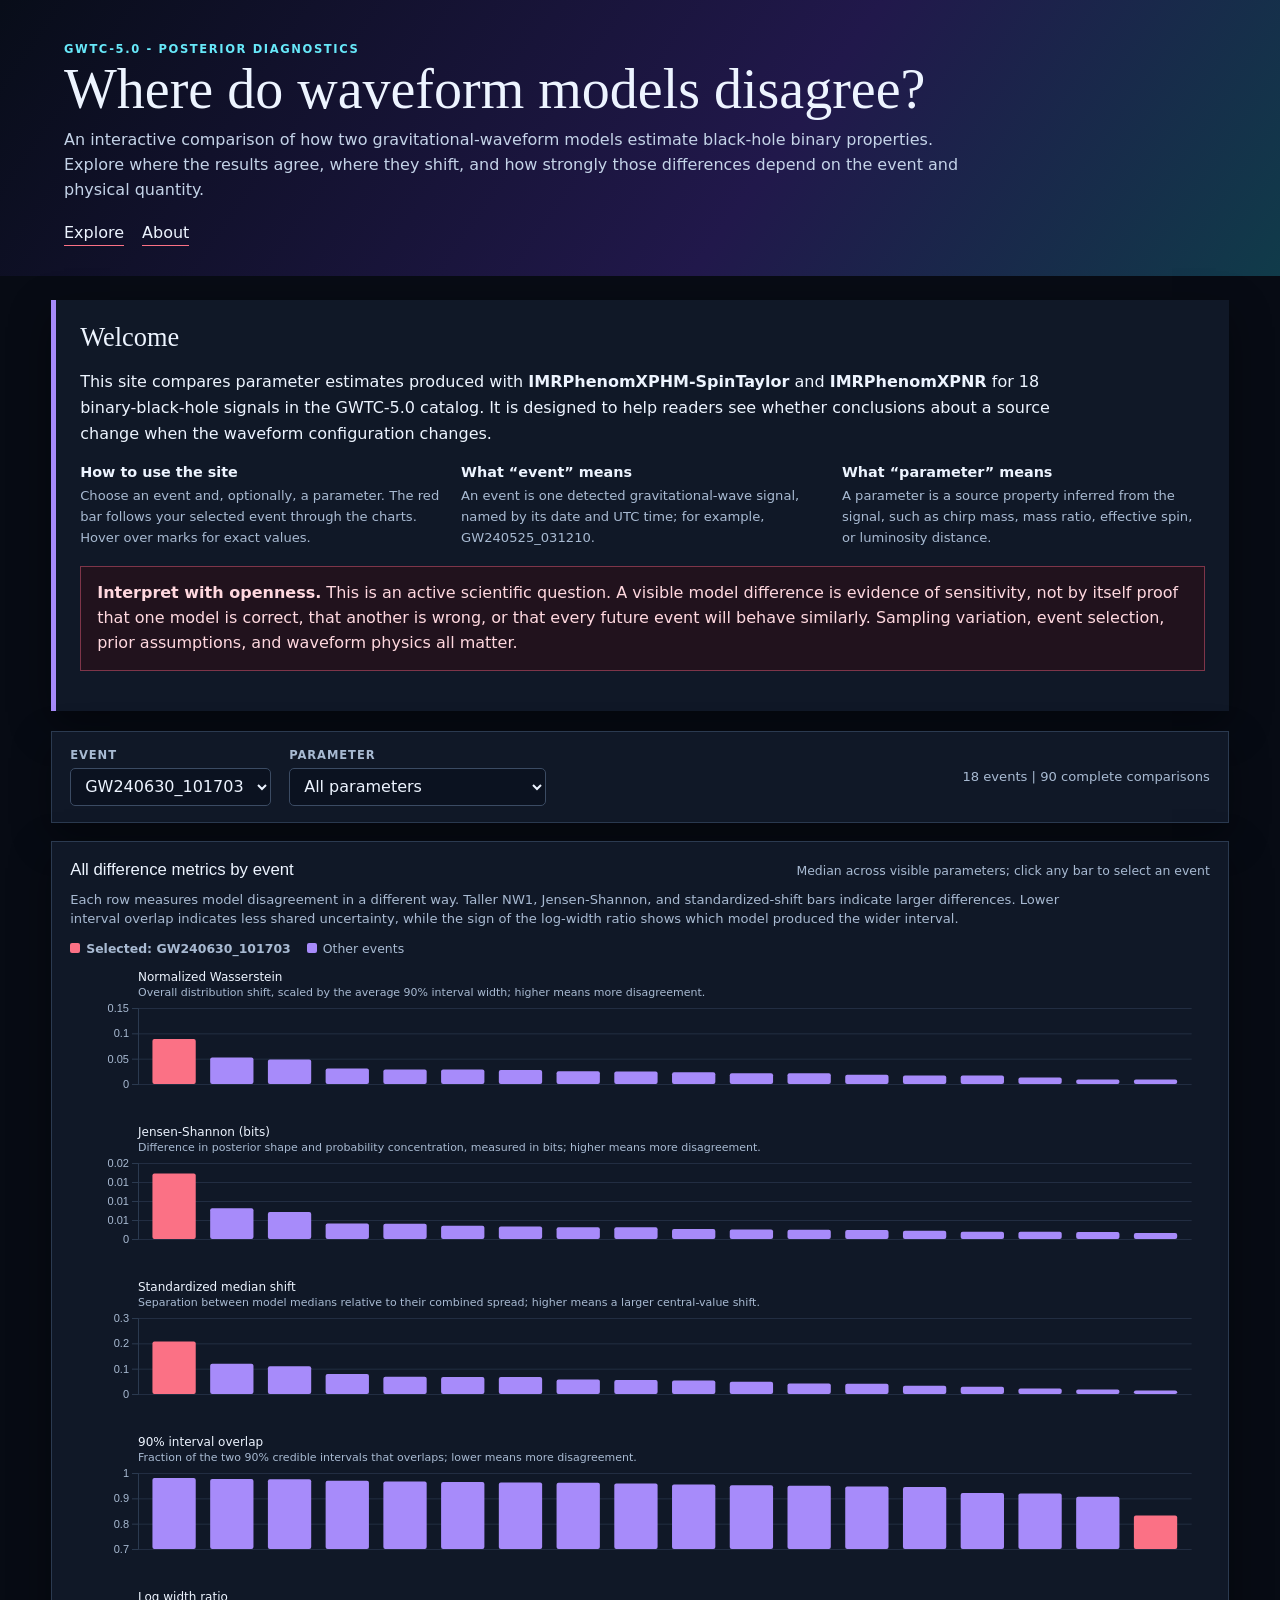
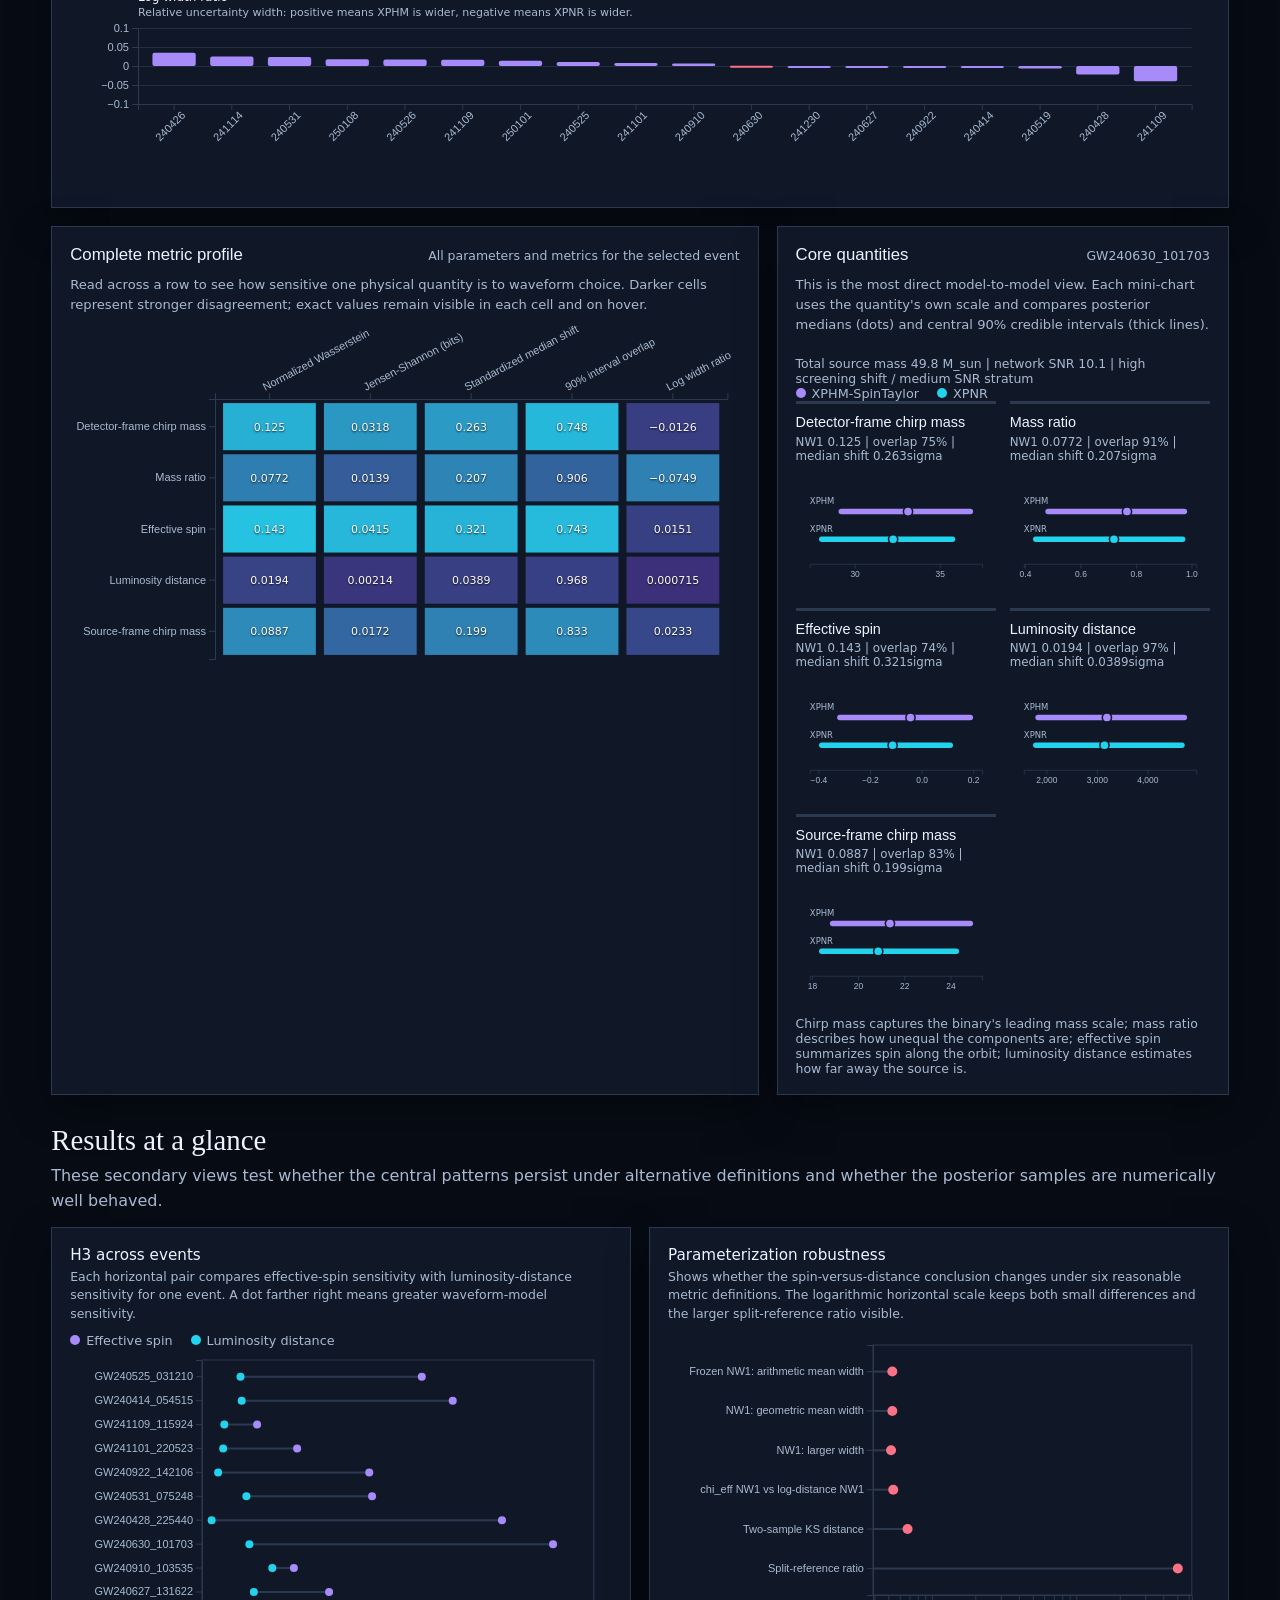
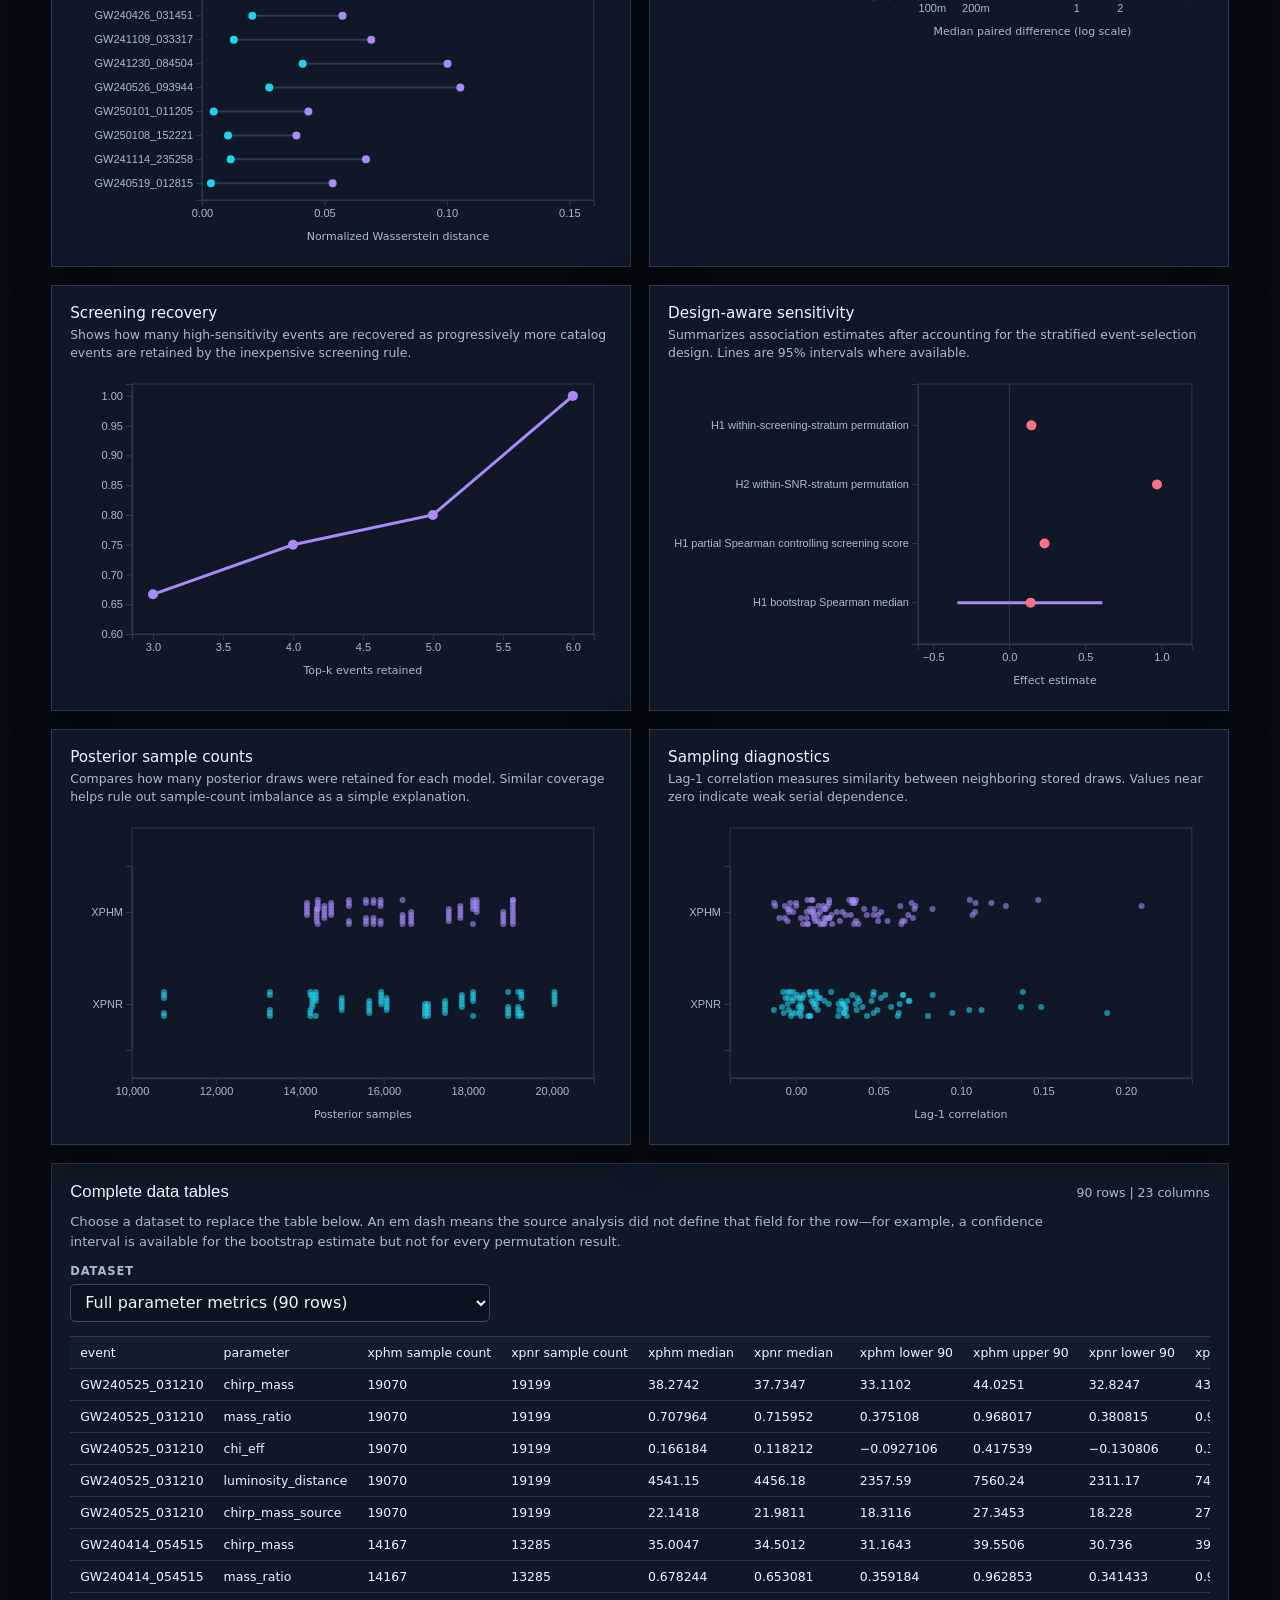
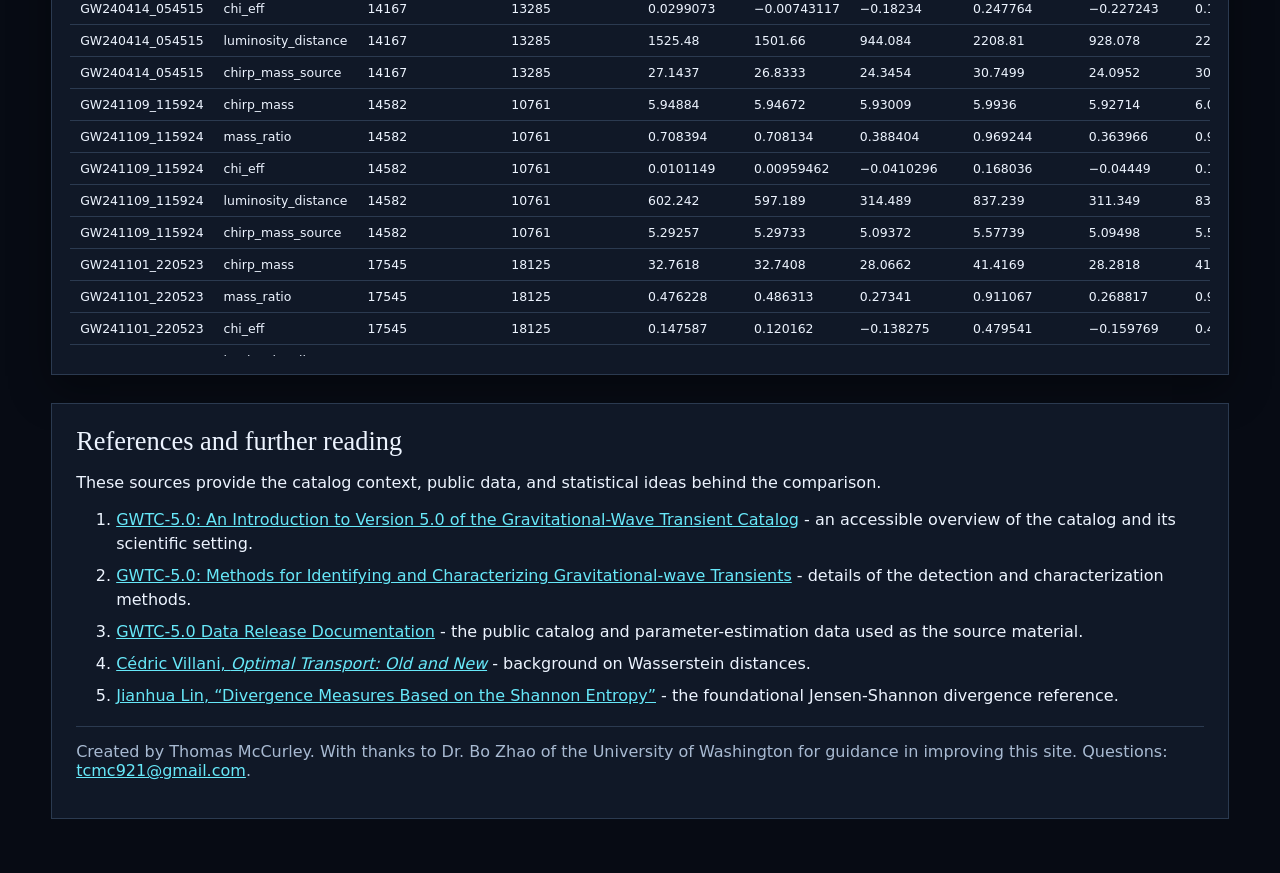
==== commit 01bb615d: "Refactor code structure for improved readability and maintainability" ====
--- a/index.html
+++ b/index.html
@@ -9,22 +9,21 @@
 !function(t,n){"object"==typeof exports&&"undefined"!=typeof module?n(exports):"function"==typeof define&&define.amd?define(["exports"],n):n((t="undefined"!=typeof globalThis?globalThis:t||self).d3=t.d3||{})}(this,(function(t){"use strict";function n(t,n){return null==t||null==n?NaN:t<n?-1:t>n?1:t>=n?0:NaN}function e(t,n){return null==t||null==n?NaN:n<t?-1:n>t?1:n>=t?0:NaN}function r(t){let r,o,a;function u(t,n,e=0,i=t.length){if(e<i){if(0!==r(n,n))return i;do{const r=e+i>>>1;o(t[r],n)<0?e=r+1:i=r}while(e<i)}return e}return 2!==t.length?(r=n,o=(e,r)=>n(t(e),r),a=(n,e)=>t(n)-e):(r=t===n||t===e?t:i,o=t,a=t),{left:u,center:function(t,n,e=0,r=t.length){const i=u(t,n,e,r-1);return i>e&&a(t[i-1],n)>-a(t[i],n)?i-1:i},right:function(t,n,e=0,i=t.length){if(e<i){if(0!==r(n,n))return i;do{const r=e+i>>>1;o(t[r],n)<=0?e=r+1:i=r}while(e<i)}return e}}}function i(){return 0}function o(t){return null===t?NaN:+t}const a=r(n),u=a.right,c=a.left,f=r(o).center;var s=u;const l=d(y),h=d((function(t){const n=y(t);return(t,e,r,i,o)=>{n(t,e,(r<<=2)+0,(i<<=2)+0,o<<=2),n(t,e,r+1,i+1,o),n(t,e,r+2,i+2,o),n(t,e,r+3,i+3,o)}}));function d(t){return function(n,e,r=e){if(!((e=+e)>=0))throw new RangeError("invalid rx");if(!((r=+r)>=0))throw new RangeError("invalid ry");let{data:i,width:o,height:a}=n;if(!((o=Math.floor(o))>=0))throw new RangeError("invalid width");if(!((a=Math.floor(void 0!==a?a:i.length/o))>=0))throw new RangeError("invalid height");if(!o||!a||!e&&!r)return n;const u=e&&t(e),c=r&&t(r),f=i.slice();return u&&c?(p(u,f,i,o,a),p(u,i,f,o,a),p(u,f,i,o,a),g(c,i,f,o,a),g(c,f,i,o,a),g(c,i,f,o,a)):u?(p(u,i,f,o,a),p(u,f,i,o,a),p(u,i,f,o,a)):c&&(g(c,i,f,o,a),g(c,f,i,o,a),g(c,i,f,o,a)),n}}function p(t,n,e,r,i){for(let o=0,a=r*i;o<a;)t(n,e,o,o+=r,1)}function g(t,n,e,r,i){for(let o=0,a=r*i;o<r;++o)t(n,e,o,o+a,r)}function y(t){const n=Math.floor(t);if(n===t)return function(t){const n=2*t+1;return(e,r,i,o,a)=>{if(!((o-=a)>=i))return;let u=t*r[i];const c=a*t;for(let t=i,n=i+c;t<n;t+=a)u+=r[Math.min(o,t)];for(let t=i,f=o;t<=f;t+=a)u+=r[Math.min(o,t+c)],e[t]=u/n,u-=r[Math.max(i,t-c)]}}(t);const e=t-n,r=2*t+1;return(t,i,o,a,u)=>{if(!((a-=u)>=o))return;let c=n*i[o];const f=u*n,s=f+u;for(let t=o,n=o+f;t<n;t+=u)c+=i[Math.min(a,t)];for(let n=o,l=a;n<=l;n+=u)c+=i[Math.min(a,n+f)],t[n]=(c+e*(i[Math.max(o,n-s)]+i[Math.min(a,n+s)]))/r,c-=i[Math.max(o,n-f)]}}function v(t,n){let e=0;if(void 0===n)for(let n of t)null!=n&&(n=+n)>=n&&++e;else{let r=-1;for(let i of t)null!=(i=n(i,++r,t))&&(i=+i)>=i&&++e}return e}function _(t){return 0|t.length}function b(t){return!(t>0)}function m(t){return"object"!=typeof t||"length"in t?t:Array.from(t)}function x(t,n){let e,r=0,i=0,o=0;if(void 0===n)for(let n of t)null!=n&&(n=+n)>=n&&(e=n-i,i+=e/++r,o+=e*(n-i));else{let a=-1;for(let u of t)null!=(u=n(u,++a,t))&&(u=+u)>=u&&(e=u-i,i+=e/++r,o+=e*(u-i))}if(r>1)return o/(r-1)}function w(t,n){const e=x(t,n);return e?Math.sqrt(e):e}function M(t,n){let e,r;if(void 0===n)for(const n of t)null!=n&&(void 0===e?n>=n&&(e=r=n):(e>n&&(e=n),r<n&&(r=n)));else{let i=-1;for(let o of t)null!=(o=n(o,++i,t))&&(void 0===e?o>=o&&(e=r=o):(e>o&&(e=o),r<o&&(r=o)))}return[e,r]}class T{constructor(){this._partials=new Float64Array(32),this._n=0}add(t){const n=this._partials;let e=0;for(let r=0;r<this._n&&r<32;r++){const i=n[r],o=t+i,a=Math.abs(t)<Math.abs(i)?t-(o-i):i-(o-t);a&&(n[e++]=a),t=o}return n[e]=t,this._n=e+1,this}valueOf(){const t=this._partials;let n,e,r,i=this._n,o=0;if(i>0){for(o=t[--i];i>0&&(n=o,e=t[--i],o=n+e,r=e-(o-n),!r););i>0&&(r<0&&t[i-1]<0||r>0&&t[i-1]>0)&&(e=2*r,n=o+e,e==n-o&&(o=n))}return o}}class InternMap extends Map{constructor(t,n=N){if(super(),Object.defineProperties(this,{_intern:{value:new Map},_key:{value:n}}),null!=t)for(const[n,e]of t)this.set(n,e)}get(t){return super.get(A(this,t))}has(t){return super.has(A(this,t))}set(t,n){return super.set(S(this,t),n)}delete(t){return super.delete(E(this,t))}}class InternSet extends Set{constructor(t,n=N){if(super(),Object.defineProperties(this,{_intern:{value:new Map},_key:{value:n}}),null!=t)for(const n of t)this.add(n)}has(t){return super.has(A(this,t))}add(t){return super.add(S(this,t))}delete(t){return super.delete(E(this,t))}}function A({_intern:t,_key:n},e){const r=n(e);return t.has(r)?t.get(r):e}function S({_intern:t,_key:n},e){const r=n(e);return t.has(r)?t.get(r):(t.set(r,e),e)}function E({_intern:t,_key:n},e){const r=n(e);return t.has(r)&&(e=t.get(r),t.delete(r)),e}function N(t){return null!==t&&"object"==typeof t?t.valueOf():t}function k(t){return t}function C(t,...n){return F(t,k,k,n)}function P(t,...n){return F(t,Array.from,k,n)}function z(t,n){for(let e=1,r=n.length;e<r;++e)t=t.flatMap((t=>t.pop().map((([n,e])=>[...t,n,e]))));return t}function $(t,n,...e){return F(t,k,n,e)}function D(t,n,...e){return F(t,Array.from,n,e)}function R(t){if(1!==t.length)throw new Error("duplicate key");return t[0]}function F(t,n,e,r){return function t(i,o){if(o>=r.length)return e(i);const a=new InternMap,u=r[o++];let c=-1;for(const t of i){const n=u(t,++c,i),e=a.get(n);e?e.push(t):a.set(n,[t])}for(const[n,e]of a)a.set(n,t(e,o));return n(a)}(t,0)}function q(t,n){return Array.from(n,(n=>t[n]))}function U(t,...n){if("function"!=typeof t[Symbol.iterator])throw new TypeError("values is not iterable");t=Array.from(t);let[e]=n;if(e&&2!==e.length||n.length>1){const r=Uint32Array.from(t,((t,n)=>n));return n.length>1?(n=n.map((n=>t.map(n))),r.sort(((t,e)=>{for(const r of n){const n=O(r[t],r[e]);if(n)return n}}))):(e=t.map(e),r.sort(((t,n)=>O(e[t],e[n])))),q(t,r)}return t.sort(I(e))}function I(t=n){if(t===n)return O;if("function"!=typeof t)throw new TypeError("compare is not a function");return(n,e)=>{const r=t(n,e);return r||0===r?r:(0===t(e,e))-(0===t(n,n))}}function O(t,n){return(null==t||!(t>=t))-(null==n||!(n>=n))||(t<n?-1:t>n?1:0)}var B=Array.prototype.slice;function Y(t){return()=>t}const L=Math.sqrt(50),j=Math.sqrt(10),H=Math.sqrt(2);function X(t,n,e){const r=(n-t)/Math.max(0,e),i=Math.floor(Math.log10(r)),o=r/Math.pow(10,i),a=o>=L?10:o>=j?5:o>=H?2:1;let u,c,f;return i<0?(f=Math.pow(10,-i)/a,u=Math.round(t*f),c=Math.round(n*f),u/f<t&&++u,c/f>n&&--c,f=-f):(f=Math.pow(10,i)*a,u=Math.round(t/f),c=Math.round(n/f),u*f<t&&++u,c*f>n&&--c),c<u&&.5<=e&&e<2?X(t,n,2*e):[u,c,f]}function G(t,n,e){if(!((e=+e)>0))return[];if((t=+t)===(n=+n))return[t];const r=n<t,[i,o,a]=r?X(n,t,e):X(t,n,e);if(!(o>=i))return[];const u=o-i+1,c=new Array(u);if(r)if(a<0)for(let t=0;t<u;++t)c[t]=(o-t)/-a;else for(let t=0;t<u;++t)c[t]=(o-t)*a;else if(a<0)for(let t=0;t<u;++t)c[t]=(i+t)/-a;else for(let t=0;t<u;++t)c[t]=(i+t)*a;return c}function V(t,n,e){return X(t=+t,n=+n,e=+e)[2]}function W(t,n,e){e=+e;const r=(n=+n)<(t=+t),i=r?V(n,t,e):V(t,n,e);return(r?-1:1)*(i<0?1/-i:i)}function Z(t,n,e){let r;for(;;){const i=V(t,n,e);if(i===r||0===i||!isFinite(i))return[t,n];i>0?(t=Math.floor(t/i)*i,n=Math.ceil(n/i)*i):i<0&&(t=Math.ceil(t*i)/i,n=Math.floor(n*i)/i),r=i}}function K(t){return Math.max(1,Math.ceil(Math.log(v(t))/Math.LN2)+1)}function Q(){var t=k,n=M,e=K;function r(r){Array.isArray(r)||(r=Array.from(r));var i,o,a,u=r.length,c=new Array(u);for(i=0;i<u;++i)c[i]=t(r[i],i,r);var f=n(c),l=f[0],h=f[1],d=e(c,l,h);if(!Array.isArray(d)){const t=h,e=+d;if(n===M&&([l,h]=Z(l,h,e)),(d=G(l,h,e))[0]<=l&&(a=V(l,h,e)),d[d.length-1]>=h)if(t>=h&&n===M){const t=V(l,h,e);isFinite(t)&&(t>0?h=(Math.floor(h/t)+1)*t:t<0&&(h=(Math.ceil(h*-t)+1)/-t))}else d.pop()}for(var p=d.length,g=0,y=p;d[g]<=l;)++g;for(;d[y-1]>h;)--y;(g||y<p)&&(d=d.slice(g,y),p=y-g);var v,_=new Array(p+1);for(i=0;i<=p;++i)(v=_[i]=[]).x0=i>0?d[i-1]:l,v.x1=i<p?d[i]:h;if(isFinite(a)){if(a>0)for(i=0;i<u;++i)null!=(o=c[i])&&l<=o&&o<=h&&_[Math.min(p,Math.floor((o-l)/a))].push(r[i]);else if(a<0)for(i=0;i<u;++i)if(null!=(o=c[i])&&l<=o&&o<=h){const t=Math.floor((l-o)*a);_[Math.min(p,t+(d[t]<=o))].push(r[i])}}else for(i=0;i<u;++i)null!=(o=c[i])&&l<=o&&o<=h&&_[s(d,o,0,p)].push(r[i]);return _}return r.value=function(n){return arguments.length?(t="function"==typeof n?n:Y(n),r):t},r.domain=function(t){return arguments.length?(n="function"==typeof t?t:Y([t[0],t[1]]),r):n},r.thresholds=function(t){return arguments.length?(e="function"==typeof t?t:Y(Array.isArray(t)?B.call(t):t),r):e},r}function J(t,n){let e;if(void 0===n)for(const n of t)null!=n&&(e<n||void 0===e&&n>=n)&&(e=n);else{let r=-1;for(let i of t)null!=(i=n(i,++r,t))&&(e<i||void 0===e&&i>=i)&&(e=i)}return e}function tt(t,n){let e,r=-1,i=-1;if(void 0===n)for(const n of t)++i,null!=n&&(e<n||void 0===e&&n>=n)&&(e=n,r=i);else for(let o of t)null!=(o=n(o,++i,t))&&(e<o||void 0===e&&o>=o)&&(e=o,r=i);return r}function nt(t,n){let e;if(void 0===n)for(const n of t)null!=n&&(e>n||void 0===e&&n>=n)&&(e=n);else{let r=-1;for(let i of t)null!=(i=n(i,++r,t))&&(e>i||void 0===e&&i>=i)&&(e=i)}return e}function et(t,n){let e,r=-1,i=-1;if(void 0===n)for(const n of t)++i,null!=n&&(e>n||void 0===e&&n>=n)&&(e=n,r=i);else for(let o of t)null!=(o=n(o,++i,t))&&(e>o||void 0===e&&o>=o)&&(e=o,r=i);return r}function rt(t,n,e=0,r=1/0,i){if(n=Math.floor(n),e=Math.floor(Math.max(0,e)),r=Math.floor(Math.min(t.length-1,r)),!(e<=n&&n<=r))return t;for(i=void 0===i?O:I(i);r>e;){if(r-e>600){const o=r-e+1,a=n-e+1,u=Math.log(o),c=.5*Math.exp(2*u/3),f=.5*Math.sqrt(u*c*(o-c)/o)*(a-o/2<0?-1:1);rt(t,n,Math.max(e,Math.floor(n-a*c/o+f)),Math.min(r,Math.floor(n+(o-a)*c/o+f)),i)}const o=t[n];let a=e,u=r;for(it(t,e,n),i(t[r],o)>0&&it(t,e,r);a<u;){for(it(t,a,u),++a,--u;i(t[a],o)<0;)++a;for(;i(t[u],o)>0;)--u}0===i(t[e],o)?it(t,e,u):(++u,it(t,u,r)),u<=n&&(e=u+1),n<=u&&(r=u-1)}return t}function it(t,n,e){const r=t[n];t[n]=t[e],t[e]=r}function ot(t,e=n){let r,i=!1;if(1===e.length){let o;for(const a of t){const t=e(a);(i?n(t,o)>0:0===n(t,t))&&(r=a,o=t,i=!0)}}else for(const n of t)(i?e(n,r)>0:0===e(n,n))&&(r=n,i=!0);return r}function at(t,n,e){if(t=Float64Array.from(function*(t,n){if(void 0===n)for(let n of t)null!=n&&(n=+n)>=n&&(yield n);else{let e=-1;for(let r of t)null!=(r=n(r,++e,t))&&(r=+r)>=r&&(yield r)}}(t,e)),(r=t.length)&&!isNaN(n=+n)){if(n<=0||r<2)return nt(t);if(n>=1)return J(t);var r,i=(r-1)*n,o=Math.floor(i),a=J(rt(t,o).subarray(0,o+1));return a+(nt(t.subarray(o+1))-a)*(i-o)}}function ut(t,n,e=o){if((r=t.length)&&!isNaN(n=+n)){if(n<=0||r<2)return+e(t[0],0,t);if(n>=1)return+e(t[r-1],r-1,t);var r,i=(r-1)*n,a=Math.floor(i),u=+e(t[a],a,t);return u+(+e(t[a+1],a+1,t)-u)*(i-a)}}function ct(t,n,e=o){if(!isNaN(n=+n)){if(r=Float64Array.from(t,((n,r)=>o(e(t[r],r,t)))),n<=0)return et(r);if(n>=1)return tt(r);var r,i=Uint32Array.from(t,((t,n)=>n)),a=r.length-1,u=Math.floor(a*n);return rt(i,u,0,a,((t,n)=>O(r[t],r[n]))),(u=ot(i.subarray(0,u+1),(t=>r[t])))>=0?u:-1}}function ft(t){return Array.from(function*(t){for(const n of t)yield*n}(t))}function st(t,n){return[t,n]}function lt(t,n,e){t=+t,n=+n,e=(i=arguments.length)<2?(n=t,t=0,1):i<3?1:+e;for(var r=-1,i=0|Math.max(0,Math.ceil((n-t)/e)),o=new Array(i);++r<i;)o[r]=t+r*e;return o}function ht(t,e=n){if(1===e.length)return et(t,e);let r,i=-1,o=-1;for(const n of t)++o,(i<0?0===e(n,n):e(n,r)<0)&&(r=n,i=o);return i}var dt=pt(Math.random);function pt(t){return function(n,e=0,r=n.length){let i=r-(e=+e);for(;i;){const r=t()*i--|0,o=n[i+e];n[i+e]=n[r+e],n[r+e]=o}return n}}function gt(t){if(!(i=t.length))return[];for(var n=-1,e=nt(t,yt),r=new Array(e);++n<e;)for(var i,o=-1,a=r[n]=new Array(i);++o<i;)a[o]=t[o][n];return r}function yt(t){return t.length}function vt(t){return t instanceof InternSet?t:new InternSet(t)}function _t(t,n){const e=t[Symbol.iterator](),r=new Set;for(const t of n){const n=bt(t);if(r.has(n))continue;let i,o;for(;({value:i,done:o}=e.next());){if(o)return!1;const t=bt(i);if(r.add(t),Object.is(n,t))break}}return!0}function bt(t){return null!==t&&"object"==typeof t?t.valueOf():t}function mt(t){return t}var xt=1,wt=2,Mt=3,Tt=4,At=1e-6;function St(t){return"translate("+t+",0)"}function Et(t){return"translate(0,"+t+")"}function Nt(t){return n=>+t(n)}function kt(t,n){return n=Math.max(0,t.bandwidth()-2*n)/2,t.round()&&(n=Math.round(n)),e=>+t(e)+n}function Ct(){return!this.__axis}function Pt(t,n){var e=[],r=null,i=null,o=6,a=6,u=3,c="undefined"!=typeof window&&window.devicePixelRatio>1?0:.5,f=t===xt||t===Tt?-1:1,s=t===Tt||t===wt?"x":"y",l=t===xt||t===Mt?St:Et;function h(h){var d=null==r?n.ticks?n.ticks.apply(n,e):n.domain():r,p=null==i?n.tickFormat?n.tickFormat.apply(n,e):mt:i,g=Math.max(o,0)+u,y=n.range(),v=+y[0]+c,_=+y[y.length-1]+c,b=(n.bandwidth?kt:Nt)(n.copy(),c),m=h.selection?h.selection():h,x=m.selectAll(".domain").data([null]),w=m.selectAll(".tick").data(d,n).order(),M=w.exit(),T=w.enter().append("g").attr("class","tick"),A=w.select("line"),S=w.select("text");x=x.merge(x.enter().insert("path",".tick").attr("class","domain").attr("stroke","currentColor")),w=w.merge(T),A=A.merge(T.append("line").attr("stroke","currentColor").attr(s+"2",f*o)),S=S.merge(T.append("text").attr("fill","currentColor").attr(s,f*g).attr("dy",t===xt?"0em":t===Mt?"0.71em":"0.32em")),h!==m&&(x=x.transition(h),w=w.transition(h),A=A.transition(h),S=S.transition(h),M=M.transition(h).attr("opacity",At).attr("transform",(function(t){return isFinite(t=b(t))?l(t+c):this.getAttribute("transform")})),T.attr("opacity",At).attr("transform",(function(t){var n=this.parentNode.__axis;return l((n&&isFinite(n=n(t))?n:b(t))+c)}))),M.remove(),x.attr("d",t===Tt||t===wt?a?"M"+f*a+","+v+"H"+c+"V"+_+"H"+f*a:"M"+c+","+v+"V"+_:a?"M"+v+","+f*a+"V"+c+"H"+_+"V"+f*a:"M"+v+","+c+"H"+_),w.attr("opacity",1).attr("transform",(function(t){return l(b(t)+c)})),A.attr(s+"2",f*o),S.attr(s,f*g).text(p),m.filter(Ct).attr("fill","none").attr("font-size",10).attr("font-family","sans-serif").attr("text-anchor",t===wt?"start":t===Tt?"end":"middle"),m.each((function(){this.__axis=b}))}return h.scale=function(t){return arguments.length?(n=t,h):n},h.ticks=function(){return e=Array.from(arguments),h},h.tickArguments=function(t){return arguments.length?(e=null==t?[]:Array.from(t),h):e.slice()},h.tickValues=function(t){return arguments.length?(r=null==t?null:Array.from(t),h):r&&r.slice()},h.tickFormat=function(t){return arguments.length?(i=t,h):i},h.tickSize=function(t){return arguments.length?(o=a=+t,h):o},h.tickSizeInner=function(t){return arguments.length?(o=+t,h):o},h.tickSizeOuter=function(t){return arguments.length?(a=+t,h):a},h.tickPadding=function(t){return arguments.length?(u=+t,h):u},h.offset=function(t){return arguments.length?(c=+t,h):c},h}var zt={value:()=>{}};function $t(){for(var t,n=0,e=arguments.length,r={};n<e;++n){if(!(t=arguments[n]+"")||t in r||/[\s.]/.test(t))throw new Error("illegal type: "+t);r[t]=[]}return new Dt(r)}function Dt(t){this._=t}function Rt(t,n){for(var e,r=0,i=t.length;r<i;++r)if((e=t[r]).name===n)return e.value}function Ft(t,n,e){for(var r=0,i=t.length;r<i;++r)if(t[r].name===n){t[r]=zt,t=t.slice(0,r).concat(t.slice(r+1));break}return null!=e&&t.push({name:n,value:e}),t}Dt.prototype=$t.prototype={constructor:Dt,on:function(t,n){var e,r,i=this._,o=(r=i,(t+"").trim().split(/^|\s+/).map((function(t){var n="",e=t.indexOf(".");if(e>=0&&(n=t.slice(e+1),t=t.slice(0,e)),t&&!r.hasOwnProperty(t))throw new Error("unknown type: "+t);return{type:t,name:n}}))),a=-1,u=o.length;if(!(arguments.length<2)){if(null!=n&&"function"!=typeof n)throw new Error("invalid callback: "+n);for(;++a<u;)if(e=(t=o[a]).type)i[e]=Ft(i[e],t.name,n);else if(null==n)for(e in i)i[e]=Ft(i[e],t.name,null);return this}for(;++a<u;)if((e=(t=o[a]).type)&&(e=Rt(i[e],t.name)))return e},copy:function(){var t={},n=this._;for(var e in n)t[e]=n[e].slice();return new Dt(t)},call:function(t,n){if((e=arguments.length-2)>0)for(var e,r,i=new Array(e),o=0;o<e;++o)i[o]=arguments[o+2];if(!this._.hasOwnProperty(t))throw new Error("unknown type: "+t);for(o=0,e=(r=this._[t]).length;o<e;++o)r[o].value.apply(n,i)},apply:function(t,n,e){if(!this._.hasOwnProperty(t))throw new Error("unknown type: "+t);for(var r=this._[t],i=0,o=r.length;i<o;++i)r[i].value.apply(n,e)}};var qt="http://www.w3.org/1999/xhtml",Ut={svg:"http://www.w3.org/2000/svg",xhtml:qt,xlink:"http://www.w3.org/1999/xlink",xml:"http://www.w3.org/XML/1998/namespace",xmlns:"http://www.w3.org/2000/xmlns/"};function It(t){var n=t+="",e=n.indexOf(":");return e>=0&&"xmlns"!==(n=t.slice(0,e))&&(t=t.slice(e+1)),Ut.hasOwnProperty(n)?{space:Ut[n],local:t}:t}function Ot(t){return function(){var n=this.ownerDocument,e=this.namespaceURI;return e===qt&&n.documentElement.namespaceURI===qt?n.createElement(t):n.createElementNS(e,t)}}function Bt(t){return function(){return this.ownerDocument.createElementNS(t.space,t.local)}}function Yt(t){var n=It(t);return(n.local?Bt:Ot)(n)}function Lt(){}function jt(t){return null==t?Lt:function(){return this.querySelector(t)}}function Ht(t){return null==t?[]:Array.isArray(t)?t:Array.from(t)}function Xt(){return[]}function Gt(t){return null==t?Xt:function(){return this.querySelectorAll(t)}}function Vt(t){return function(){return this.matches(t)}}function Wt(t){return function(n){return n.matches(t)}}var Zt=Array.prototype.find;function Kt(){return this.firstElementChild}var Qt=Array.prototype.filter;function Jt(){return Array.from(this.children)}function tn(t){return new Array(t.length)}function nn(t,n){this.ownerDocument=t.ownerDocument,this.namespaceURI=t.namespaceURI,this._next=null,this._parent=t,this.__data__=n}function en(t,n,e,r,i,o){for(var a,u=0,c=n.length,f=o.length;u<f;++u)(a=n[u])?(a.__data__=o[u],r[u]=a):e[u]=new nn(t,o[u]);for(;u<c;++u)(a=n[u])&&(i[u]=a)}function rn(t,n,e,r,i,o,a){var u,c,f,s=new Map,l=n.length,h=o.length,d=new Array(l);for(u=0;u<l;++u)(c=n[u])&&(d[u]=f=a.call(c,c.__data__,u,n)+"",s.has(f)?i[u]=c:s.set(f,c));for(u=0;u<h;++u)f=a.call(t,o[u],u,o)+"",(c=s.get(f))?(r[u]=c,c.__data__=o[u],s.delete(f)):e[u]=new nn(t,o[u]);for(u=0;u<l;++u)(c=n[u])&&s.get(d[u])===c&&(i[u]=c)}function on(t){return t.__data__}function an(t){return"object"==typeof t&&"length"in t?t:Array.from(t)}function un(t,n){return t<n?-1:t>n?1:t>=n?0:NaN}function cn(t){return function(){this.removeAttribute(t)}}function fn(t){return function(){this.removeAttributeNS(t.space,t.local)}}function sn(t,n){return function(){this.setAttribute(t,n)}}function ln(t,n){return function(){this.setAttributeNS(t.space,t.local,n)}}function hn(t,n){return function(){var e=n.apply(this,arguments);null==e?this.removeAttribute(t):this.setAttribute(t,e)}}function dn(t,n){return function(){var e=n.apply(this,arguments);null==e?this.removeAttributeNS(t.space,t.local):this.setAttributeNS(t.space,t.local,e)}}function pn(t){return t.ownerDocument&&t.ownerDocument.defaultView||t.document&&t||t.defaultView}function gn(t){return function(){this.style.removeProperty(t)}}function yn(t,n,e){return function(){this.style.setProperty(t,n,e)}}function vn(t,n,e){return function(){var r=n.apply(this,arguments);null==r?this.style.removeProperty(t):this.style.setProperty(t,r,e)}}function _n(t,n){return t.style.getPropertyValue(n)||pn(t).getComputedStyle(t,null).getPropertyValue(n)}function bn(t){return function(){delete this[t]}}function mn(t,n){return function(){this[t]=n}}function xn(t,n){return function(){var e=n.apply(this,arguments);null==e?delete this[t]:this[t]=e}}function wn(t){return t.trim().split(/^|\s+/)}function Mn(t){return t.classList||new Tn(t)}function Tn(t){this._node=t,this._names=wn(t.getAttribute("class")||"")}function An(t,n){for(var e=Mn(t),r=-1,i=n.length;++r<i;)e.add(n[r])}function Sn(t,n){for(var e=Mn(t),r=-1,i=n.length;++r<i;)e.remove(n[r])}function En(t){return function(){An(this,t)}}function Nn(t){return function(){Sn(this,t)}}function kn(t,n){return function(){(n.apply(this,arguments)?An:Sn)(this,t)}}function Cn(){this.textContent=""}function Pn(t){return function(){this.textContent=t}}function zn(t){return function(){var n=t.apply(this,arguments);this.textContent=null==n?"":n}}function $n(){this.innerHTML=""}function Dn(t){return function(){this.innerHTML=t}}function Rn(t){return function(){var n=t.apply(this,arguments);this.innerHTML=null==n?"":n}}function Fn(){this.nextSibling&&this.parentNode.appendChild(this)}function qn(){this.previousSibling&&this.parentNode.insertBefore(this,this.parentNode.firstChild)}function Un(){return null}function In(){var t=this.parentNode;t&&t.removeChild(this)}function On(){var t=this.cloneNode(!1),n=this.parentNode;return n?n.insertBefore(t,this.nextSibling):t}function Bn(){var t=this.cloneNode(!0),n=this.parentNode;return n?n.insertBefore(t,this.nextSibling):t}function Yn(t){return function(){var n=this.__on;if(n){for(var e,r=0,i=-1,o=n.length;r<o;++r)e=n[r],t.type&&e.type!==t.type||e.name!==t.name?n[++i]=e:this.removeEventListener(e.type,e.listener,e.options);++i?n.length=i:delete this.__on}}}function Ln(t,n,e){return function(){var r,i=this.__on,o=function(t){return function(n){t.call(this,n,this.__data__)}}(n);if(i)for(var a=0,u=i.length;a<u;++a)if((r=i[a]).type===t.type&&r.name===t.name)return this.removeEventListener(r.type,r.listener,r.options),this.addEventListener(r.type,r.listener=o,r.options=e),void(r.value=n);this.addEventListener(t.type,o,e),r={type:t.type,name:t.name,value:n,listener:o,options:e},i?i.push(r):this.__on=[r]}}function jn(t,n,e){var r=pn(t),i=r.CustomEvent;"function"==typeof i?i=new i(n,e):(i=r.document.createEvent("Event"),e?(i.initEvent(n,e.bubbles,e.cancelable),i.detail=e.detail):i.initEvent(n,!1,!1)),t.dispatchEvent(i)}function Hn(t,n){return function(){return jn(this,t,n)}}function Xn(t,n){return function(){return jn(this,t,n.apply(this,arguments))}}nn.prototype={constructor:nn,appendChild:function(t){return this._parent.insertBefore(t,this._next)},insertBefore:function(t,n){return this._parent.insertBefore(t,n)},querySelector:function(t){return this._parent.querySelector(t)},querySelectorAll:function(t){return this._parent.querySelectorAll(t)}},Tn.prototype={add:function(t){this._names.indexOf(t)<0&&(this._names.push(t),this._node.setAttribute("class",this._names.join(" ")))},remove:function(t){var n=this._names.indexOf(t);n>=0&&(this._names.splice(n,1),this._node.setAttribute("class",this._names.join(" ")))},contains:function(t){return this._names.indexOf(t)>=0}};var Gn=[null];function Vn(t,n){this._groups=t,this._parents=n}function Wn(){return new Vn([[document.documentElement]],Gn)}function Zn(t){return"string"==typeof t?new Vn([[document.querySelector(t)]],[document.documentElement]):new Vn([[t]],Gn)}Vn.prototype=Wn.prototype={constructor:Vn,select:function(t){"function"!=typeof t&&(t=jt(t));for(var n=this._groups,e=n.length,r=new Array(e),i=0;i<e;++i)for(var o,a,u=n[i],c=u.length,f=r[i]=new Array(c),s=0;s<c;++s)(o=u[s])&&(a=t.call(o,o.__data__,s,u))&&("__data__"in o&&(a.__data__=o.__data__),f[s]=a);return new Vn(r,this._parents)},selectAll:function(t){t="function"==typeof t?function(t){return function(){return Ht(t.apply(this,arguments))}}(t):Gt(t);for(var n=this._groups,e=n.length,r=[],i=[],o=0;o<e;++o)for(var a,u=n[o],c=u.length,f=0;f<c;++f)(a=u[f])&&(r.push(t.call(a,a.__data__,f,u)),i.push(a));return new Vn(r,i)},selectChild:function(t){return this.select(null==t?Kt:function(t){return function(){return Zt.call(this.children,t)}}("function"==typeof t?t:Wt(t)))},selectChildren:function(t){return this.selectAll(null==t?Jt:function(t){return function(){return Qt.call(this.children,t)}}("function"==typeof t?t:Wt(t)))},filter:function(t){"function"!=typeof t&&(t=Vt(t));for(var n=this._groups,e=n.length,r=new Array(e),i=0;i<e;++i)for(var o,a=n[i],u=a.length,c=r[i]=[],f=0;f<u;++f)(o=a[f])&&t.call(o,o.__data__,f,a)&&c.push(o);return new Vn(r,this._parents)},data:function(t,n){if(!arguments.length)return Array.from(this,on);var e=n?rn:en,r=this._parents,i=this._groups;"function"!=typeof t&&(t=function(t){return function(){return t}}(t));for(var o=i.length,a=new Array(o),u=new Array(o),c=new Array(o),f=0;f<o;++f){var s=r[f],l=i[f],h=l.length,d=an(t.call(s,s&&s.__data__,f,r)),p=d.length,g=u[f]=new Array(p),y=a[f]=new Array(p);e(s,l,g,y,c[f]=new Array(h),d,n);for(var v,_,b=0,m=0;b<p;++b)if(v=g[b]){for(b>=m&&(m=b+1);!(_=y[m])&&++m<p;);v._next=_||null}}return(a=new Vn(a,r))._enter=u,a._exit=c,a},enter:function(){return new Vn(this._enter||this._groups.map(tn),this._parents)},exit:function(){return new Vn(this._exit||this._groups.map(tn),this._parents)},join:function(t,n,e){var r=this.enter(),i=this,o=this.exit();return"function"==typeof t?(r=t(r))&&(r=r.selection()):r=r.append(t+""),null!=n&&(i=n(i))&&(i=i.selection()),null==e?o.remove():e(o),r&&i?r.merge(i).order():i},merge:function(t){for(var n=t.selection?t.selection():t,e=this._groups,r=n._groups,i=e.length,o=r.length,a=Math.min(i,o),u=new Array(i),c=0;c<a;++c)for(var f,s=e[c],l=r[c],h=s.length,d=u[c]=new Array(h),p=0;p<h;++p)(f=s[p]||l[p])&&(d[p]=f);for(;c<i;++c)u[c]=e[c];return new Vn(u,this._parents)},selection:function(){return this},order:function(){for(var t=this._groups,n=-1,e=t.length;++n<e;)for(var r,i=t[n],o=i.length-1,a=i[o];--o>=0;)(r=i[o])&&(a&&4^r.compareDocumentPosition(a)&&a.parentNode.insertBefore(r,a),a=r);return this},sort:function(t){function n(n,e){return n&&e?t(n.__data__,e.__data__):!n-!e}t||(t=un);for(var e=this._groups,r=e.length,i=new Array(r),o=0;o<r;++o){for(var a,u=e[o],c=u.length,f=i[o]=new Array(c),s=0;s<c;++s)(a=u[s])&&(f[s]=a);f.sort(n)}return new Vn(i,this._parents).order()},call:function(){var t=arguments[0];return arguments[0]=this,t.apply(null,arguments),this},nodes:function(){return Array.from(this)},node:function(){for(var t=this._groups,n=0,e=t.length;n<e;++n)for(var r=t[n],i=0,o=r.length;i<o;++i){var a=r[i];if(a)return a}return null},size:function(){let t=0;for(const n of this)++t;return t},empty:function(){return!this.node()},each:function(t){for(var n=this._groups,e=0,r=n.length;e<r;++e)for(var i,o=n[e],a=0,u=o.length;a<u;++a)(i=o[a])&&t.call(i,i.__data__,a,o);return this},attr:function(t,n){var e=It(t);if(arguments.length<2){var r=this.node();return e.local?r.getAttributeNS(e.space,e.local):r.getAttribute(e)}return this.each((null==n?e.local?fn:cn:"function"==typeof n?e.local?dn:hn:e.local?ln:sn)(e,n))},style:function(t,n,e){return arguments.length>1?this.each((null==n?gn:"function"==typeof n?vn:yn)(t,n,null==e?"":e)):_n(this.node(),t)},property:function(t,n){return arguments.length>1?this.each((null==n?bn:"function"==typeof n?xn:mn)(t,n)):this.node()[t]},classed:function(t,n){var e=wn(t+"");if(arguments.length<2){for(var r=Mn(this.node()),i=-1,o=e.length;++i<o;)if(!r.contains(e[i]))return!1;return!0}return this.each(("function"==typeof n?kn:n?En:Nn)(e,n))},text:function(t){return arguments.length?this.each(null==t?Cn:("function"==typeof t?zn:Pn)(t)):this.node().textContent},html:function(t){return arguments.length?this.each(null==t?$n:("function"==typeof t?Rn:Dn)(t)):this.node().innerHTML},raise:function(){return this.each(Fn)},lower:function(){return this.each(qn)},append:function(t){var n="function"==typeof t?t:Yt(t);return this.select((function(){return this.appendChild(n.apply(this,arguments))}))},insert:function(t,n){var e="function"==typeof t?t:Yt(t),r=null==n?Un:"function"==typeof n?n:jt(n);return this.select((function(){return this.insertBefore(e.apply(this,arguments),r.apply(this,arguments)||null)}))},remove:function(){return this.each(In)},clone:function(t){return this.select(t?Bn:On)},datum:function(t){return arguments.length?this.property("__data__",t):this.node().__data__},on:function(t,n,e){var r,i,o=function(t){return t.trim().split(/^|\s+/).map((function(t){var n="",e=t.indexOf(".");return e>=0&&(n=t.slice(e+1),t=t.slice(0,e)),{type:t,name:n}}))}(t+""),a=o.length;if(!(arguments.length<2)){for(u=n?Ln:Yn,r=0;r<a;++r)this.each(u(o[r],n,e));return this}var u=this.node().__on;if(u)for(var c,f=0,s=u.length;f<s;++f)for(r=0,c=u[f];r<a;++r)if((i=o[r]).type===c.type&&i.name===c.name)return c.value},dispatch:function(t,n){return this.each(("function"==typeof n?Xn:Hn)(t,n))},[Symbol.iterator]:function*(){for(var t=this._groups,n=0,e=t.length;n<e;++n)for(var r,i=t[n],o=0,a=i.length;o<a;++o)(r=i[o])&&(yield r)}};var Kn=0;function Qn(){return new Jn}function Jn(){this._="@"+(++Kn).toString(36)}function te(t){let n;for(;n=t.sourceEvent;)t=n;return t}function ne(t,n){if(t=te(t),void 0===n&&(n=t.currentTarget),n){var e=n.ownerSVGElement||n;if(e.createSVGPoint){var r=e.createSVGPoint();return r.x=t.clientX,r.y=t.clientY,[(r=r.matrixTransform(n.getScreenCTM().inverse())).x,r.y]}if(n.getBoundingClientRect){var i=n.getBoundingClientRect();return[t.clientX-i.left-n.clientLeft,t.clientY-i.top-n.clientTop]}}return[t.pageX,t.pageY]}Jn.prototype=Qn.prototype={constructor:Jn,get:function(t){for(var n=this._;!(n in t);)if(!(t=t.parentNode))return;return t[n]},set:function(t,n){return t[this._]=n},remove:function(t){return this._ in t&&delete t[this._]},toString:function(){return this._}};const ee={passive:!1},re={capture:!0,passive:!1};function ie(t){t.stopImmediatePropagation()}function oe(t){t.preventDefault(),t.stopImmediatePropagation()}function ae(t){var n=t.document.documentElement,e=Zn(t).on("dragstart.drag",oe,re);"onselectstart"in n?e.on("selectstart.drag",oe,re):(n.__noselect=n.style.MozUserSelect,n.style.MozUserSelect="none")}function ue(t,n){var e=t.document.documentElement,r=Zn(t).on("dragstart.drag",null);n&&(r.on("click.drag",oe,re),setTimeout((function(){r.on("click.drag",null)}),0)),"onselectstart"in e?r.on("selectstart.drag",null):(e.style.MozUserSelect=e.__noselect,delete e.__noselect)}var ce=t=>()=>t;function fe(t,{sourceEvent:n,subject:e,target:r,identifier:i,active:o,x:a,y:u,dx:c,dy:f,dispatch:s}){Object.defineProperties(this,{type:{value:t,enumerable:!0,configurable:!0},sourceEvent:{value:n,enumerable:!0,configurable:!0},subject:{value:e,enumerable:!0,configurable:!0},target:{value:r,enumerable:!0,configurable:!0},identifier:{value:i,enumerable:!0,configurable:!0},active:{value:o,enumerable:!0,configurable:!0},x:{value:a,enumerable:!0,configurable:!0},y:{value:u,enumerable:!0,configurable:!0},dx:{value:c,enumerable:!0,configurable:!0},dy:{value:f,enumerable:!0,configurable:!0},_:{value:s}})}function se(t){return!t.ctrlKey&&!t.button}function le(){return this.parentNode}function he(t,n){return null==n?{x:t.x,y:t.y}:n}function de(){return navigator.maxTouchPoints||"ontouchstart"in this}function pe(t,n,e){t.prototype=n.prototype=e,e.constructor=t}function ge(t,n){var e=Object.create(t.prototype);for(var r in n)e[r]=n[r];return e}function ye(){}fe.prototype.on=function(){var t=this._.on.apply(this._,arguments);return t===this._?this:t};var ve=.7,_e=1/ve,be="\\s*([+-]?\\d+)\\s*",me="\\s*([+-]?(?:\\d*\\.)?\\d+(?:[eE][+-]?\\d+)?)\\s*",xe="\\s*([+-]?(?:\\d*\\.)?\\d+(?:[eE][+-]?\\d+)?)%\\s*",we=/^#([0-9a-f]{3,8})$/,Me=new RegExp(`^rgb\\(${be},${be},${be}\\)$`),Te=new RegExp(`^rgb\\(${xe},${xe},${xe}\\)$`),Ae=new RegExp(`^rgba\\(${be},${be},${be},${me}\\)$`),Se=new RegExp(`^rgba\\(${xe},${xe},${xe},${me}\\)$`),Ee=new RegExp(`^hsl\\(${me},${xe},${xe}\\)$`),Ne=new RegExp(`^hsla\\(${me},${xe},${xe},${me}\\)$`),ke={aliceblue:15792383,antiquewhite:16444375,aqua:65535,aquamarine:8388564,azure:15794175,beige:16119260,bisque:16770244,black:0,blanchedalmond:16772045,blue:255,blueviolet:9055202,brown:10824234,burlywood:14596231,cadetblue:6266528,chartreuse:8388352,chocolate:13789470,coral:16744272,cornflowerblue:6591981,cornsilk:16775388,crimson:14423100,cyan:65535,darkblue:139,darkcyan:35723,darkgoldenrod:12092939,darkgray:11119017,darkgreen:25600,darkgrey:11119017,darkkhaki:12433259,darkmagenta:9109643,darkolivegreen:5597999,darkorange:16747520,darkorchid:10040012,darkred:9109504,darksalmon:15308410,darkseagreen:9419919,darkslateblue:4734347,darkslategray:3100495,darkslategrey:3100495,darkturquoise:52945,darkviolet:9699539,deeppink:16716947,deepskyblue:49151,dimgray:6908265,dimgrey:6908265,dodgerblue:2003199,firebrick:11674146,floralwhite:16775920,forestgreen:2263842,fuchsia:16711935,gainsboro:14474460,ghostwhite:16316671,gold:16766720,goldenrod:14329120,gray:8421504,green:32768,greenyellow:11403055,grey:8421504,honeydew:15794160,hotpink:16738740,indianred:13458524,indigo:4915330,ivory:16777200,khaki:15787660,lavender:15132410,lavenderblush:16773365,lawngreen:8190976,lemonchiffon:16775885,lightblue:11393254,lightcoral:15761536,lightcyan:14745599,lightgoldenrodyellow:16448210,lightgray:13882323,lightgreen:9498256,lightgrey:13882323,lightpink:16758465,lightsalmon:16752762,lightseagreen:2142890,lightskyblue:8900346,lightslategray:7833753,lightslategrey:7833753,lightsteelblue:11584734,lightyellow:16777184,lime:65280,limegreen:3329330,linen:16445670,magenta:16711935,maroon:8388608,mediumaquamarine:6737322,mediumblue:205,mediumorchid:12211667,mediumpurple:9662683,mediumseagreen:3978097,mediumslateblue:8087790,mediumspringgreen:64154,mediumturquoise:4772300,mediumvioletred:13047173,midnightblue:1644912,mintcream:16121850,mistyrose:16770273,moccasin:16770229,navajowhite:16768685,navy:128,oldlace:16643558,olive:8421376,olivedrab:7048739,orange:16753920,orangered:16729344,orchid:14315734,palegoldenrod:15657130,palegreen:10025880,paleturquoise:11529966,palevioletred:14381203,papayawhip:16773077,peachpuff:16767673,peru:13468991,pink:16761035,plum:14524637,powderblue:11591910,purple:8388736,rebeccapurple:6697881,red:16711680,rosybrown:12357519,royalblue:4286945,saddlebrown:9127187,salmon:16416882,sandybrown:16032864,seagreen:3050327,seashell:16774638,sienna:10506797,silver:12632256,skyblue:8900331,slateblue:6970061,slategray:7372944,slategrey:7372944,snow:16775930,springgreen:65407,steelblue:4620980,tan:13808780,teal:32896,thistle:14204888,tomato:16737095,turquoise:4251856,violet:15631086,wheat:16113331,white:16777215,whitesmoke:16119285,yellow:16776960,yellowgreen:10145074};function Ce(){return this.rgb().formatHex()}function Pe(){return this.rgb().formatRgb()}function ze(t){var n,e;return t=(t+"").trim().toLowerCase(),(n=we.exec(t))?(e=n[1].length,n=parseInt(n[1],16),6===e?$e(n):3===e?new qe(n>>8&15|n>>4&240,n>>4&15|240&n,(15&n)<<4|15&n,1):8===e?De(n>>24&255,n>>16&255,n>>8&255,(255&n)/255):4===e?De(n>>12&15|n>>8&240,n>>8&15|n>>4&240,n>>4&15|240&n,((15&n)<<4|15&n)/255):null):(n=Me.exec(t))?new qe(n[1],n[2],n[3],1):(n=Te.exec(t))?new qe(255*n[1]/100,255*n[2]/100,255*n[3]/100,1):(n=Ae.exec(t))?De(n[1],n[2],n[3],n[4]):(n=Se.exec(t))?De(255*n[1]/100,255*n[2]/100,255*n[3]/100,n[4]):(n=Ee.exec(t))?Le(n[1],n[2]/100,n[3]/100,1):(n=Ne.exec(t))?Le(n[1],n[2]/100,n[3]/100,n[4]):ke.hasOwnProperty(t)?$e(ke[t]):"transparent"===t?new qe(NaN,NaN,NaN,0):null}function $e(t){return new qe(t>>16&255,t>>8&255,255&t,1)}function De(t,n,e,r){return r<=0&&(t=n=e=NaN),new qe(t,n,e,r)}function Re(t){return t instanceof ye||(t=ze(t)),t?new qe((t=t.rgb()).r,t.g,t.b,t.opacity):new qe}function Fe(t,n,e,r){return 1===arguments.length?Re(t):new qe(t,n,e,null==r?1:r)}function qe(t,n,e,r){this.r=+t,this.g=+n,this.b=+e,this.opacity=+r}function Ue(){return`#${Ye(this.r)}${Ye(this.g)}${Ye(this.b)}`}function Ie(){const t=Oe(this.opacity);return`${1===t?"rgb(":"rgba("}${Be(this.r)}, ${Be(this.g)}, ${Be(this.b)}${1===t?")":`, ${t})`}`}function Oe(t){return isNaN(t)?1:Math.max(0,Math.min(1,t))}function Be(t){return Math.max(0,Math.min(255,Math.round(t)||0))}function Ye(t){return((t=Be(t))<16?"0":"")+t.toString(16)}function Le(t,n,e,r){return r<=0?t=n=e=NaN:e<=0||e>=1?t=n=NaN:n<=0&&(t=NaN),new Xe(t,n,e,r)}function je(t){if(t instanceof Xe)return new Xe(t.h,t.s,t.l,t.opacity);if(t instanceof ye||(t=ze(t)),!t)return new Xe;if(t instanceof Xe)return t;var n=(t=t.rgb()).r/255,e=t.g/255,r=t.b/255,i=Math.min(n,e,r),o=Math.max(n,e,r),a=NaN,u=o-i,c=(o+i)/2;return u?(a=n===o?(e-r)/u+6*(e<r):e===o?(r-n)/u+2:(n-e)/u+4,u/=c<.5?o+i:2-o-i,a*=60):u=c>0&&c<1?0:a,new Xe(a,u,c,t.opacity)}function He(t,n,e,r){return 1===arguments.length?je(t):new Xe(t,n,e,null==r?1:r)}function Xe(t,n,e,r){this.h=+t,this.s=+n,this.l=+e,this.opacity=+r}function Ge(t){return(t=(t||0)%360)<0?t+360:t}function Ve(t){return Math.max(0,Math.min(1,t||0))}function We(t,n,e){return 255*(t<60?n+(e-n)*t/60:t<180?e:t<240?n+(e-n)*(240-t)/60:n)}pe(ye,ze,{copy(t){return Object.assign(new this.constructor,this,t)},displayable(){return this.rgb().displayable()},hex:Ce,formatHex:Ce,formatHex8:function(){return this.rgb().formatHex8()},formatHsl:function(){return je(this).formatHsl()},formatRgb:Pe,toString:Pe}),pe(qe,Fe,ge(ye,{brighter(t){return t=null==t?_e:Math.pow(_e,t),new qe(this.r*t,this.g*t,this.b*t,this.opacity)},darker(t){return t=null==t?ve:Math.pow(ve,t),new qe(this.r*t,this.g*t,this.b*t,this.opacity)},rgb(){return this},clamp(){return new qe(Be(this.r),Be(this.g),Be(this.b),Oe(this.opacity))},displayable(){return-.5<=this.r&&this.r<255.5&&-.5<=this.g&&this.g<255.5&&-.5<=this.b&&this.b<255.5&&0<=this.opacity&&this.opacity<=1},hex:Ue,formatHex:Ue,formatHex8:function(){return`#${Ye(this.r)}${Ye(this.g)}${Ye(this.b)}${Ye(255*(isNaN(this.opacity)?1:this.opacity))}`},formatRgb:Ie,toString:Ie})),pe(Xe,He,ge(ye,{brighter(t){return t=null==t?_e:Math.pow(_e,t),new Xe(this.h,this.s,this.l*t,this.opacity)},darker(t){return t=null==t?ve:Math.pow(ve,t),new Xe(this.h,this.s,this.l*t,this.opacity)},rgb(){var t=this.h%360+360*(this.h<0),n=isNaN(t)||isNaN(this.s)?0:this.s,e=this.l,r=e+(e<.5?e:1-e)*n,i=2*e-r;return new qe(We(t>=240?t-240:t+120,i,r),We(t,i,r),We(t<120?t+240:t-120,i,r),this.opacity)},clamp(){return new Xe(Ge(this.h),Ve(this.s),Ve(this.l),Oe(this.opacity))},displayable(){return(0<=this.s&&this.s<=1||isNaN(this.s))&&0<=this.l&&this.l<=1&&0<=this.opacity&&this.opacity<=1},formatHsl(){const t=Oe(this.opacity);return`${1===t?"hsl(":"hsla("}${Ge(this.h)}, ${100*Ve(this.s)}%, ${100*Ve(this.l)}%${1===t?")":`, ${t})`}`}}));const Ze=Math.PI/180,Ke=180/Math.PI,Qe=.96422,Je=1,tr=.82521,nr=4/29,er=6/29,rr=3*er*er,ir=er*er*er;function or(t){if(t instanceof ur)return new ur(t.l,t.a,t.b,t.opacity);if(t instanceof pr)return gr(t);t instanceof qe||(t=Re(t));var n,e,r=lr(t.r),i=lr(t.g),o=lr(t.b),a=cr((.2225045*r+.7168786*i+.0606169*o)/Je);return r===i&&i===o?n=e=a:(n=cr((.4360747*r+.3850649*i+.1430804*o)/Qe),e=cr((.0139322*r+.0971045*i+.7141733*o)/tr)),new ur(116*a-16,500*(n-a),200*(a-e),t.opacity)}function ar(t,n,e,r){return 1===arguments.length?or(t):new ur(t,n,e,null==r?1:r)}function ur(t,n,e,r){this.l=+t,this.a=+n,this.b=+e,this.opacity=+r}function cr(t){return t>ir?Math.pow(t,1/3):t/rr+nr}function fr(t){return t>er?t*t*t:rr*(t-nr)}function sr(t){return 255*(t<=.0031308?12.92*t:1.055*Math.pow(t,1/2.4)-.055)}function lr(t){return(t/=255)<=.04045?t/12.92:Math.pow((t+.055)/1.055,2.4)}function hr(t){if(t instanceof pr)return new pr(t.h,t.c,t.l,t.opacity);if(t instanceof ur||(t=or(t)),0===t.a&&0===t.b)return new pr(NaN,0<t.l&&t.l<100?0:NaN,t.l,t.opacity);var n=Math.atan2(t.b,t.a)*Ke;return new pr(n<0?n+360:n,Math.sqrt(t.a*t.a+t.b*t.b),t.l,t.opacity)}function dr(t,n,e,r){return 1===arguments.length?hr(t):new pr(t,n,e,null==r?1:r)}function pr(t,n,e,r){this.h=+t,this.c=+n,this.l=+e,this.opacity=+r}function gr(t){if(isNaN(t.h))return new ur(t.l,0,0,t.opacity);var n=t.h*Ze;return new ur(t.l,Math.cos(n)*t.c,Math.sin(n)*t.c,t.opacity)}pe(ur,ar,ge(ye,{brighter(t){return new ur(this.l+18*(null==t?1:t),this.a,this.b,this.opacity)},darker(t){return new ur(this.l-18*(null==t?1:t),this.a,this.b,this.opacity)},rgb(){var t=(this.l+16)/116,n=isNaN(this.a)?t:t+this.a/500,e=isNaN(this.b)?t:t-this.b/200;return new qe(sr(3.1338561*(n=Qe*fr(n))-1.6168667*(t=Je*fr(t))-.4906146*(e=tr*fr(e))),sr(-.9787684*n+1.9161415*t+.033454*e),sr(.0719453*n-.2289914*t+1.4052427*e),this.opacity)}})),pe(pr,dr,ge(ye,{brighter(t){return new pr(this.h,this.c,this.l+18*(null==t?1:t),this.opacity)},darker(t){return new pr(this.h,this.c,this.l-18*(null==t?1:t),this.opacity)},rgb(){return gr(this).rgb()}}));var yr=-.14861,vr=1.78277,_r=-.29227,br=-.90649,mr=1.97294,xr=mr*br,wr=mr*vr,Mr=vr*_r-br*yr;function Tr(t,n,e,r){return 1===arguments.length?function(t){if(t instanceof Ar)return new Ar(t.h,t.s,t.l,t.opacity);t instanceof qe||(t=Re(t));var n=t.r/255,e=t.g/255,r=t.b/255,i=(Mr*r+xr*n-wr*e)/(Mr+xr-wr),o=r-i,a=(mr*(e-i)-_r*o)/br,u=Math.sqrt(a*a+o*o)/(mr*i*(1-i)),c=u?Math.atan2(a,o)*Ke-120:NaN;return new Ar(c<0?c+360:c,u,i,t.opacity)}(t):new Ar(t,n,e,null==r?1:r)}function Ar(t,n,e,r){this.h=+t,this.s=+n,this.l=+e,this.opacity=+r}function Sr(t,n,e,r,i){var o=t*t,a=o*t;return((1-3*t+3*o-a)*n+(4-6*o+3*a)*e+(1+3*t+3*o-3*a)*r+a*i)/6}function Er(t){var n=t.length-1;return function(e){var r=e<=0?e=0:e>=1?(e=1,n-1):Math.floor(e*n),i=t[r],o=t[r+1],a=r>0?t[r-1]:2*i-o,u=r<n-1?t[r+2]:2*o-i;return Sr((e-r/n)*n,a,i,o,u)}}function Nr(t){var n=t.length;return function(e){var r=Math.floor(((e%=1)<0?++e:e)*n),i=t[(r+n-1)%n],o=t[r%n],a=t[(r+1)%n],u=t[(r+2)%n];return Sr((e-r/n)*n,i,o,a,u)}}pe(Ar,Tr,ge(ye,{brighter(t){return t=null==t?_e:Math.pow(_e,t),new Ar(this.h,this.s,this.l*t,this.opacity)},darker(t){return t=null==t?ve:Math.pow(ve,t),new Ar(this.h,this.s,this.l*t,this.opacity)},rgb(){var t=isNaN(this.h)?0:(this.h+120)*Ze,n=+this.l,e=isNaN(this.s)?0:this.s*n*(1-n),r=Math.cos(t),i=Math.sin(t);return new qe(255*(n+e*(yr*r+vr*i)),255*(n+e*(_r*r+br*i)),255*(n+e*(mr*r)),this.opacity)}}));var kr=t=>()=>t;function Cr(t,n){return function(e){return t+e*n}}function Pr(t,n){var e=n-t;return e?Cr(t,e>180||e<-180?e-360*Math.round(e/360):e):kr(isNaN(t)?n:t)}function zr(t){return 1==(t=+t)?$r:function(n,e){return e-n?function(t,n,e){return t=Math.pow(t,e),n=Math.pow(n,e)-t,e=1/e,function(r){return Math.pow(t+r*n,e)}}(n,e,t):kr(isNaN(n)?e:n)}}function $r(t,n){var e=n-t;return e?Cr(t,e):kr(isNaN(t)?n:t)}var Dr=function t(n){var e=zr(n);function r(t,n){var r=e((t=Fe(t)).r,(n=Fe(n)).r),i=e(t.g,n.g),o=e(t.b,n.b),a=$r(t.opacity,n.opacity);return function(n){return t.r=r(n),t.g=i(n),t.b=o(n),t.opacity=a(n),t+""}}return r.gamma=t,r}(1);function Rr(t){return function(n){var e,r,i=n.length,o=new Array(i),a=new Array(i),u=new Array(i);for(e=0;e<i;++e)r=Fe(n[e]),o[e]=r.r||0,a[e]=r.g||0,u[e]=r.b||0;return o=t(o),a=t(a),u=t(u),r.opacity=1,function(t){return r.r=o(t),r.g=a(t),r.b=u(t),r+""}}}var Fr=Rr(Er),qr=Rr(Nr);function Ur(t,n){n||(n=[]);var e,r=t?Math.min(n.length,t.length):0,i=n.slice();return function(o){for(e=0;e<r;++e)i[e]=t[e]*(1-o)+n[e]*o;return i}}function Ir(t){return ArrayBuffer.isView(t)&&!(t instanceof DataView)}function Or(t,n){var e,r=n?n.length:0,i=t?Math.min(r,t.length):0,o=new Array(i),a=new Array(r);for(e=0;e<i;++e)o[e]=Gr(t[e],n[e]);for(;e<r;++e)a[e]=n[e];return function(t){for(e=0;e<i;++e)a[e]=o[e](t);return a}}function Br(t,n){var e=new Date;return t=+t,n=+n,function(r){return e.setTime(t*(1-r)+n*r),e}}function Yr(t,n){return t=+t,n=+n,function(e){return t*(1-e)+n*e}}function Lr(t,n){var e,r={},i={};for(e in null!==t&&"object"==typeof t||(t={}),null!==n&&"object"==typeof n||(n={}),n)e in t?r[e]=Gr(t[e],n[e]):i[e]=n[e];return function(t){for(e in r)i[e]=r[e](t);return i}}var jr=/[-+]?(?:\d+\.?\d*|\.?\d+)(?:[eE][-+]?\d+)?/g,Hr=new RegExp(jr.source,"g");function Xr(t,n){var e,r,i,o=jr.lastIndex=Hr.lastIndex=0,a=-1,u=[],c=[];for(t+="",n+="";(e=jr.exec(t))&&(r=Hr.exec(n));)(i=r.index)>o&&(i=n.slice(o,i),u[a]?u[a]+=i:u[++a]=i),(e=e[0])===(r=r[0])?u[a]?u[a]+=r:u[++a]=r:(u[++a]=null,c.push({i:a,x:Yr(e,r)})),o=Hr.lastIndex;return o<n.length&&(i=n.slice(o),u[a]?u[a]+=i:u[++a]=i),u.length<2?c[0]?function(t){return function(n){return t(n)+""}}(c[0].x):function(t){return function(){return t}}(n):(n=c.length,function(t){for(var e,r=0;r<n;++r)u[(e=c[r]).i]=e.x(t);return u.join("")})}function Gr(t,n){var e,r=typeof n;return null==n||"boolean"===r?kr(n):("number"===r?Yr:"string"===r?(e=ze(n))?(n=e,Dr):Xr:n instanceof ze?Dr:n instanceof Date?Br:Ir(n)?Ur:Array.isArray(n)?Or:"function"!=typeof n.valueOf&&"function"!=typeof n.toString||isNaN(n)?Lr:Yr)(t,n)}function Vr(t,n){return t=+t,n=+n,function(e){return Math.round(t*(1-e)+n*e)}}var Wr,Zr=180/Math.PI,Kr={translateX:0,translateY:0,rotate:0,skewX:0,scaleX:1,scaleY:1};function Qr(t,n,e,r,i,o){var a,u,c;return(a=Math.sqrt(t*t+n*n))&&(t/=a,n/=a),(c=t*e+n*r)&&(e-=t*c,r-=n*c),(u=Math.sqrt(e*e+r*r))&&(e/=u,r/=u,c/=u),t*r<n*e&&(t=-t,n=-n,c=-c,a=-a),{translateX:i,translateY:o,rotate:Math.atan2(n,t)*Zr,skewX:Math.atan(c)*Zr,scaleX:a,scaleY:u}}function Jr(t,n,e,r){function i(t){return t.length?t.pop()+" ":""}return function(o,a){var u=[],c=[];return o=t(o),a=t(a),function(t,r,i,o,a,u){if(t!==i||r!==o){var c=a.push("translate(",null,n,null,e);u.push({i:c-4,x:Yr(t,i)},{i:c-2,x:Yr(r,o)})}else(i||o)&&a.push("translate("+i+n+o+e)}(o.translateX,o.translateY,a.translateX,a.translateY,u,c),function(t,n,e,o){t!==n?(t-n>180?n+=360:n-t>180&&(t+=360),o.push({i:e.push(i(e)+"rotate(",null,r)-2,x:Yr(t,n)})):n&&e.push(i(e)+"rotate("+n+r)}(o.rotate,a.rotate,u,c),function(t,n,e,o){t!==n?o.push({i:e.push(i(e)+"skewX(",null,r)-2,x:Yr(t,n)}):n&&e.push(i(e)+"skewX("+n+r)}(o.skewX,a.skewX,u,c),function(t,n,e,r,o,a){if(t!==e||n!==r){var u=o.push(i(o)+"scale(",null,",",null,")");a.push({i:u-4,x:Yr(t,e)},{i:u-2,x:Yr(n,r)})}else 1===e&&1===r||o.push(i(o)+"scale("+e+","+r+")")}(o.scaleX,o.scaleY,a.scaleX,a.scaleY,u,c),o=a=null,function(t){for(var n,e=-1,r=c.length;++e<r;)u[(n=c[e]).i]=n.x(t);return u.join("")}}}var ti=Jr((function(t){const n=new("function"==typeof DOMMatrix?DOMMatrix:WebKitCSSMatrix)(t+"");return n.isIdentity?Kr:Qr(n.a,n.b,n.c,n.d,n.e,n.f)}),"px, ","px)","deg)"),ni=Jr((function(t){return null==t?Kr:(Wr||(Wr=document.createElementNS("http://www.w3.org/2000/svg","g")),Wr.setAttribute("transform",t),(t=Wr.transform.baseVal.consolidate())?Qr((t=t.matrix).a,t.b,t.c,t.d,t.e,t.f):Kr)}),", ",")",")");function ei(t){return((t=Math.exp(t))+1/t)/2}var ri=function t(n,e,r){function i(t,i){var o,a,u=t[0],c=t[1],f=t[2],s=i[0],l=i[1],h=i[2],d=s-u,p=l-c,g=d*d+p*p;if(g<1e-12)a=Math.log(h/f)/n,o=function(t){return[u+t*d,c+t*p,f*Math.exp(n*t*a)]};else{var y=Math.sqrt(g),v=(h*h-f*f+r*g)/(2*f*e*y),_=(h*h-f*f-r*g)/(2*h*e*y),b=Math.log(Math.sqrt(v*v+1)-v),m=Math.log(Math.sqrt(_*_+1)-_);a=(m-b)/n,o=function(t){var r=t*a,i=ei(b),o=f/(e*y)*(i*function(t){return((t=Math.exp(2*t))-1)/(t+1)}(n*r+b)-function(t){return((t=Math.exp(t))-1/t)/2}(b));return[u+o*d,c+o*p,f*i/ei(n*r+b)]}}return o.duration=1e3*a*n/Math.SQRT2,o}return i.rho=function(n){var e=Math.max(.001,+n),r=e*e;return t(e,r,r*r)},i}(Math.SQRT2,2,4);function ii(t){return function(n,e){var r=t((n=He(n)).h,(e=He(e)).h),i=$r(n.s,e.s),o=$r(n.l,e.l),a=$r(n.opacity,e.opacity);return function(t){return n.h=r(t),n.s=i(t),n.l=o(t),n.opacity=a(t),n+""}}}var oi=ii(Pr),ai=ii($r);function ui(t){return function(n,e){var r=t((n=dr(n)).h,(e=dr(e)).h),i=$r(n.c,e.c),o=$r(n.l,e.l),a=$r(n.opacity,e.opacity);return function(t){return n.h=r(t),n.c=i(t),n.l=o(t),n.opacity=a(t),n+""}}}var ci=ui(Pr),fi=ui($r);function si(t){return function n(e){function r(n,r){var i=t((n=Tr(n)).h,(r=Tr(r)).h),o=$r(n.s,r.s),a=$r(n.l,r.l),u=$r(n.opacity,r.opacity);return function(t){return n.h=i(t),n.s=o(t),n.l=a(Math.pow(t,e)),n.opacity=u(t),n+""}}return e=+e,r.gamma=n,r}(1)}var li=si(Pr),hi=si($r);function di(t,n){void 0===n&&(n=t,t=Gr);for(var e=0,r=n.length-1,i=n[0],o=new Array(r<0?0:r);e<r;)o[e]=t(i,i=n[++e]);return function(t){var n=Math.max(0,Math.min(r-1,Math.floor(t*=r)));return o[n](t-n)}}var pi,gi,yi=0,vi=0,_i=0,bi=1e3,mi=0,xi=0,wi=0,Mi="object"==typeof performance&&performance.now?performance:Date,Ti="object"==typeof window&&window.requestAnimationFrame?window.requestAnimationFrame.bind(window):function(t){setTimeout(t,17)};function Ai(){return xi||(Ti(Si),xi=Mi.now()+wi)}function Si(){xi=0}function Ei(){this._call=this._time=this._next=null}function Ni(t,n,e){var r=new Ei;return r.restart(t,n,e),r}function ki(){Ai(),++yi;for(var t,n=pi;n;)(t=xi-n._time)>=0&&n._call.call(void 0,t),n=n._next;--yi}function Ci(){xi=(mi=Mi.now())+wi,yi=vi=0;try{ki()}finally{yi=0,function(){var t,n,e=pi,r=1/0;for(;e;)e._call?(r>e._time&&(r=e._time),t=e,e=e._next):(n=e._next,e._next=null,e=t?t._next=n:pi=n);gi=t,zi(r)}(),xi=0}}function Pi(){var t=Mi.now(),n=t-mi;n>bi&&(wi-=n,mi=t)}function zi(t){yi||(vi&&(vi=clearTimeout(vi)),t-xi>24?(t<1/0&&(vi=setTimeout(Ci,t-Mi.now()-wi)),_i&&(_i=clearInterval(_i))):(_i||(mi=Mi.now(),_i=setInterval(Pi,bi)),yi=1,Ti(Ci)))}function $i(t,n,e){var r=new Ei;return n=null==n?0:+n,r.restart((e=>{r.stop(),t(e+n)}),n,e),r}Ei.prototype=Ni.prototype={constructor:Ei,restart:function(t,n,e){if("function"!=typeof t)throw new TypeError("callback is not a function");e=(null==e?Ai():+e)+(null==n?0:+n),this._next||gi===this||(gi?gi._next=this:pi=this,gi=this),this._call=t,this._time=e,zi()},stop:function(){this._call&&(this._call=null,this._time=1/0,zi())}};var Di=$t("start","end","cancel","interrupt"),Ri=[],Fi=0,qi=1,Ui=2,Ii=3,Oi=4,Bi=5,Yi=6;function Li(t,n,e,r,i,o){var a=t.__transition;if(a){if(e in a)return}else t.__transition={};!function(t,n,e){var r,i=t.__transition;function o(t){e.state=qi,e.timer.restart(a,e.delay,e.time),e.delay<=t&&a(t-e.delay)}function a(o){var f,s,l,h;if(e.state!==qi)return c();for(f in i)if((h=i[f]).name===e.name){if(h.state===Ii)return $i(a);h.state===Oi?(h.state=Yi,h.timer.stop(),h.on.call("interrupt",t,t.__data__,h.index,h.group),delete i[f]):+f<n&&(h.state=Yi,h.timer.stop(),h.on.call("cancel",t,t.__data__,h.index,h.group),delete i[f])}if($i((function(){e.state===Ii&&(e.state=Oi,e.timer.restart(u,e.delay,e.time),u(o))})),e.state=Ui,e.on.call("start",t,t.__data__,e.index,e.group),e.state===Ui){for(e.state=Ii,r=new Array(l=e.tween.length),f=0,s=-1;f<l;++f)(h=e.tween[f].value.call(t,t.__data__,e.index,e.group))&&(r[++s]=h);r.length=s+1}}function u(n){for(var i=n<e.duration?e.ease.call(null,n/e.duration):(e.timer.restart(c),e.state=Bi,1),o=-1,a=r.length;++o<a;)r[o].call(t,i);e.state===Bi&&(e.on.call("end",t,t.__data__,e.index,e.group),c())}function c(){for(var r in e.state=Yi,e.timer.stop(),delete i[n],i)return;delete t.__transition}i[n]=e,e.timer=Ni(o,0,e.time)}(t,e,{name:n,index:r,group:i,on:Di,tween:Ri,time:o.time,delay:o.delay,duration:o.duration,ease:o.ease,timer:null,state:Fi})}function ji(t,n){var e=Xi(t,n);if(e.state>Fi)throw new Error("too late; already scheduled");return e}function Hi(t,n){var e=Xi(t,n);if(e.state>Ii)throw new Error("too late; already running");return e}function Xi(t,n){var e=t.__transition;if(!e||!(e=e[n]))throw new Error("transition not found");return e}function Gi(t,n){var e,r,i,o=t.__transition,a=!0;if(o){for(i in n=null==n?null:n+"",o)(e=o[i]).name===n?(r=e.state>Ui&&e.state<Bi,e.state=Yi,e.timer.stop(),e.on.call(r?"interrupt":"cancel",t,t.__data__,e.index,e.group),delete o[i]):a=!1;a&&delete t.__transition}}function Vi(t,n){var e,r;return function(){var i=Hi(this,t),o=i.tween;if(o!==e)for(var a=0,u=(r=e=o).length;a<u;++a)if(r[a].name===n){(r=r.slice()).splice(a,1);break}i.tween=r}}function Wi(t,n,e){var r,i;if("function"!=typeof e)throw new Error;return function(){var o=Hi(this,t),a=o.tween;if(a!==r){i=(r=a).slice();for(var u={name:n,value:e},c=0,f=i.length;c<f;++c)if(i[c].name===n){i[c]=u;break}c===f&&i.push(u)}o.tween=i}}function Zi(t,n,e){var r=t._id;return t.each((function(){var t=Hi(this,r);(t.value||(t.value={}))[n]=e.apply(this,arguments)})),function(t){return Xi(t,r).value[n]}}function Ki(t,n){var e;return("number"==typeof n?Yr:n instanceof ze?Dr:(e=ze(n))?(n=e,Dr):Xr)(t,n)}function Qi(t){return function(){this.removeAttribute(t)}}function Ji(t){return function(){this.removeAttributeNS(t.space,t.local)}}function to(t,n,e){var r,i,o=e+"";return function(){var a=this.getAttribute(t);return a===o?null:a===r?i:i=n(r=a,e)}}function no(t,n,e){var r,i,o=e+"";return function(){var a=this.getAttributeNS(t.space,t.local);return a===o?null:a===r?i:i=n(r=a,e)}}function eo(t,n,e){var r,i,o;return function(){var a,u,c=e(this);if(null!=c)return(a=this.getAttribute(t))===(u=c+"")?null:a===r&&u===i?o:(i=u,o=n(r=a,c));this.removeAttribute(t)}}function ro(t,n,e){var r,i,o;return function(){var a,u,c=e(this);if(null!=c)return(a=this.getAttributeNS(t.space,t.local))===(u=c+"")?null:a===r&&u===i?o:(i=u,o=n(r=a,c));this.removeAttributeNS(t.space,t.local)}}function io(t,n){var e,r;function i(){var i=n.apply(this,arguments);return i!==r&&(e=(r=i)&&function(t,n){return function(e){this.setAttributeNS(t.space,t.local,n.call(this,e))}}(t,i)),e}return i._value=n,i}function oo(t,n){var e,r;function i(){var i=n.apply(this,arguments);return i!==r&&(e=(r=i)&&function(t,n){return function(e){this.setAttribute(t,n.call(this,e))}}(t,i)),e}return i._value=n,i}function ao(t,n){return function(){ji(this,t).delay=+n.apply(this,arguments)}}function uo(t,n){return n=+n,function(){ji(this,t).delay=n}}function co(t,n){return function(){Hi(this,t).duration=+n.apply(this,arguments)}}function fo(t,n){return n=+n,function(){Hi(this,t).duration=n}}var so=Wn.prototype.constructor;function lo(t){return function(){this.style.removeProperty(t)}}var ho=0;function po(t,n,e,r){this._groups=t,this._parents=n,this._name=e,this._id=r}function go(t){return Wn().transition(t)}function yo(){return++ho}var vo=Wn.prototype;po.prototype=go.prototype={constructor:po,select:function(t){var n=this._name,e=this._id;"function"!=typeof t&&(t=jt(t));for(var r=this._groups,i=r.length,o=new Array(i),a=0;a<i;++a)for(var u,c,f=r[a],s=f.length,l=o[a]=new Array(s),h=0;h<s;++h)(u=f[h])&&(c=t.call(u,u.__data__,h,f))&&("__data__"in u&&(c.__data__=u.__data__),l[h]=c,Li(l[h],n,e,h,l,Xi(u,e)));return new po(o,this._parents,n,e)},selectAll:function(t){var n=this._name,e=this._id;"function"!=typeof t&&(t=Gt(t));for(var r=this._groups,i=r.length,o=[],a=[],u=0;u<i;++u)for(var c,f=r[u],s=f.length,l=0;l<s;++l)if(c=f[l]){for(var h,d=t.call(c,c.__data__,l,f),p=Xi(c,e),g=0,y=d.length;g<y;++g)(h=d[g])&&Li(h,n,e,g,d,p);o.push(d),a.push(c)}return new po(o,a,n,e)},selectChild:vo.selectChild,selectChildren:vo.selectChildren,filter:function(t){"function"!=typeof t&&(t=Vt(t));for(var n=this._groups,e=n.length,r=new Array(e),i=0;i<e;++i)for(var o,a=n[i],u=a.length,c=r[i]=[],f=0;f<u;++f)(o=a[f])&&t.call(o,o.__data__,f,a)&&c.push(o);return new po(r,this._parents,this._name,this._id)},merge:function(t){if(t._id!==this._id)throw new Error;for(var n=this._groups,e=t._groups,r=n.length,i=e.length,o=Math.min(r,i),a=new Array(r),u=0;u<o;++u)for(var c,f=n[u],s=e[u],l=f.length,h=a[u]=new Array(l),d=0;d<l;++d)(c=f[d]||s[d])&&(h[d]=c);for(;u<r;++u)a[u]=n[u];return new po(a,this._parents,this._name,this._id)},selection:function(){return new so(this._groups,this._parents)},transition:function(){for(var t=this._name,n=this._id,e=yo(),r=this._groups,i=r.length,o=0;o<i;++o)for(var a,u=r[o],c=u.length,f=0;f<c;++f)if(a=u[f]){var s=Xi(a,n);Li(a,t,e,f,u,{time:s.time+s.delay+s.duration,delay:0,duration:s.duration,ease:s.ease})}return new po(r,this._parents,t,e)},call:vo.call,nodes:vo.nodes,node:vo.node,size:vo.size,empty:vo.empty,each:vo.each,on:function(t,n){var e=this._id;return arguments.length<2?Xi(this.node(),e).on.on(t):this.each(function(t,n,e){var r,i,o=function(t){return(t+"").trim().split(/^|\s+/).every((function(t){var n=t.indexOf(".");return n>=0&&(t=t.slice(0,n)),!t||"start"===t}))}(n)?ji:Hi;return function(){var a=o(this,t),u=a.on;u!==r&&(i=(r=u).copy()).on(n,e),a.on=i}}(e,t,n))},attr:function(t,n){var e=It(t),r="transform"===e?ni:Ki;return this.attrTween(t,"function"==typeof n?(e.local?ro:eo)(e,r,Zi(this,"attr."+t,n)):null==n?(e.local?Ji:Qi)(e):(e.local?no:to)(e,r,n))},attrTween:function(t,n){var e="attr."+t;if(arguments.length<2)return(e=this.tween(e))&&e._value;if(null==n)return this.tween(e,null);if("function"!=typeof n)throw new Error;var r=It(t);return this.tween(e,(r.local?io:oo)(r,n))},style:function(t,n,e){var r="transform"==(t+="")?ti:Ki;return null==n?this.styleTween(t,function(t,n){var e,r,i;return function(){var o=_n(this,t),a=(this.style.removeProperty(t),_n(this,t));return o===a?null:o===e&&a===r?i:i=n(e=o,r=a)}}(t,r)).on("end.style."+t,lo(t)):"function"==typeof n?this.styleTween(t,function(t,n,e){var r,i,o;return function(){var a=_n(this,t),u=e(this),c=u+"";return null==u&&(this.style.removeProperty(t),c=u=_n(this,t)),a===c?null:a===r&&c===i?o:(i=c,o=n(r=a,u))}}(t,r,Zi(this,"style."+t,n))).each(function(t,n){var e,r,i,o,a="style."+n,u="end."+a;return function(){var c=Hi(this,t),f=c.on,s=null==c.value[a]?o||(o=lo(n)):void 0;f===e&&i===s||(r=(e=f).copy()).on(u,i=s),c.on=r}}(this._id,t)):this.styleTween(t,function(t,n,e){var r,i,o=e+"";return function(){var a=_n(this,t);return a===o?null:a===r?i:i=n(r=a,e)}}(t,r,n),e).on("end.style."+t,null)},styleTween:function(t,n,e){var r="style."+(t+="");if(arguments.length<2)return(r=this.tween(r))&&r._value;if(null==n)return this.tween(r,null);if("function"!=typeof n)throw new Error;return this.tween(r,function(t,n,e){var r,i;function o(){var o=n.apply(this,arguments);return o!==i&&(r=(i=o)&&function(t,n,e){return function(r){this.style.setProperty(t,n.call(this,r),e)}}(t,o,e)),r}return o._value=n,o}(t,n,null==e?"":e))},text:function(t){return this.tween("text","function"==typeof t?function(t){return function(){var n=t(this);this.textContent=null==n?"":n}}(Zi(this,"text",t)):function(t){return function(){this.textContent=t}}(null==t?"":t+""))},textTween:function(t){var n="text";if(arguments.length<1)return(n=this.tween(n))&&n._value;if(null==t)return this.tween(n,null);if("function"!=typeof t)throw new Error;return this.tween(n,function(t){var n,e;function r(){var r=t.apply(this,arguments);return r!==e&&(n=(e=r)&&function(t){return function(n){this.textContent=t.call(this,n)}}(r)),n}return r._value=t,r}(t))},remove:function(){return this.on("end.remove",function(t){return function(){var n=this.parentNode;for(var e in this.__transition)if(+e!==t)return;n&&n.removeChild(this)}}(this._id))},tween:function(t,n){var e=this._id;if(t+="",arguments.length<2){for(var r,i=Xi(this.node(),e).tween,o=0,a=i.length;o<a;++o)if((r=i[o]).name===t)return r.value;return null}return this.each((null==n?Vi:Wi)(e,t,n))},delay:function(t){var n=this._id;return arguments.length?this.each(("function"==typeof t?ao:uo)(n,t)):Xi(this.node(),n).delay},duration:function(t){var n=this._id;return arguments.length?this.each(("function"==typeof t?co:fo)(n,t)):Xi(this.node(),n).duration},ease:function(t){var n=this._id;return arguments.length?this.each(function(t,n){if("function"!=typeof n)throw new Error;return function(){Hi(this,t).ease=n}}(n,t)):Xi(this.node(),n).ease},easeVarying:function(t){if("function"!=typeof t)throw new Error;return this.each(function(t,n){return function(){var e=n.apply(this,arguments);if("function"!=typeof e)throw new Error;Hi(this,t).ease=e}}(this._id,t))},end:function(){var t,n,e=this,r=e._id,i=e.size();return new Promise((function(o,a){var u={value:a},c={value:function(){0==--i&&o()}};e.each((function(){var e=Hi(this,r),i=e.on;i!==t&&((n=(t=i).copy())._.cancel.push(u),n._.interrupt.push(u),n._.end.push(c)),e.on=n})),0===i&&o()}))},[Symbol.iterator]:vo[Symbol.iterator]};function _o(t){return((t*=2)<=1?t*t:--t*(2-t)+1)/2}function bo(t){return((t*=2)<=1?t*t*t:(t-=2)*t*t+2)/2}var mo=function t(n){function e(t){return Math.pow(t,n)}return n=+n,e.exponent=t,e}(3),xo=function t(n){function e(t){return 1-Math.pow(1-t,n)}return n=+n,e.exponent=t,e}(3),wo=function t(n){function e(t){return((t*=2)<=1?Math.pow(t,n):2-Math.pow(2-t,n))/2}return n=+n,e.exponent=t,e}(3),Mo=Math.PI,To=Mo/2;function Ao(t){return(1-Math.cos(Mo*t))/2}function So(t){return 1.0009775171065494*(Math.pow(2,-10*t)-.0009765625)}function Eo(t){return((t*=2)<=1?So(1-t):2-So(t-1))/2}function No(t){return((t*=2)<=1?1-Math.sqrt(1-t*t):Math.sqrt(1-(t-=2)*t)+1)/2}var ko=4/11,Co=6/11,Po=8/11,zo=3/4,$o=9/11,Do=10/11,Ro=15/16,Fo=21/22,qo=63/64,Uo=1/ko/ko;function Io(t){return(t=+t)<ko?Uo*t*t:t<Po?Uo*(t-=Co)*t+zo:t<Do?Uo*(t-=$o)*t+Ro:Uo*(t-=Fo)*t+qo}var Oo=1.70158,Bo=function t(n){function e(t){return(t=+t)*t*(n*(t-1)+t)}return n=+n,e.overshoot=t,e}(Oo),Yo=function t(n){function e(t){return--t*t*((t+1)*n+t)+1}return n=+n,e.overshoot=t,e}(Oo),Lo=function t(n){function e(t){return((t*=2)<1?t*t*((n+1)*t-n):(t-=2)*t*((n+1)*t+n)+2)/2}return n=+n,e.overshoot=t,e}(Oo),jo=2*Math.PI,Ho=function t(n,e){var r=Math.asin(1/(n=Math.max(1,n)))*(e/=jo);function i(t){return n*So(- --t)*Math.sin((r-t)/e)}return i.amplitude=function(n){return t(n,e*jo)},i.period=function(e){return t(n,e)},i}(1,.3),Xo=function t(n,e){var r=Math.asin(1/(n=Math.max(1,n)))*(e/=jo);function i(t){return 1-n*So(t=+t)*Math.sin((t+r)/e)}return i.amplitude=function(n){return t(n,e*jo)},i.period=function(e){return t(n,e)},i}(1,.3),Go=function t(n,e){var r=Math.asin(1/(n=Math.max(1,n)))*(e/=jo);function i(t){return((t=2*t-1)<0?n*So(-t)*Math.sin((r-t)/e):2-n*So(t)*Math.sin((r+t)/e))/2}return i.amplitude=function(n){return t(n,e*jo)},i.period=function(e){return t(n,e)},i}(1,.3),Vo={time:null,delay:0,duration:250,ease:bo};function Wo(t,n){for(var e;!(e=t.__transition)||!(e=e[n]);)if(!(t=t.parentNode))throw new Error(`transition ${n} not found`);return e}Wn.prototype.interrupt=function(t){return this.each((function(){Gi(this,t)}))},Wn.prototype.transition=function(t){var n,e;t instanceof po?(n=t._id,t=t._name):(n=yo(),(e=Vo).time=Ai(),t=null==t?null:t+"");for(var r=this._groups,i=r.length,o=0;o<i;++o)for(var a,u=r[o],c=u.length,f=0;f<c;++f)(a=u[f])&&Li(a,t,n,f,u,e||Wo(a,n));return new po(r,this._parents,t,n)};var Zo=[null];var Ko=t=>()=>t;function Qo(t,{sourceEvent:n,target:e,selection:r,mode:i,dispatch:o}){Object.defineProperties(this,{type:{value:t,enumerable:!0,configurable:!0},sourceEvent:{value:n,enumerable:!0,configurable:!0},target:{value:e,enumerable:!0,configurable:!0},selection:{value:r,enumerable:!0,configurable:!0},mode:{value:i,enumerable:!0,configurable:!0},_:{value:o}})}function Jo(t){t.preventDefault(),t.stopImmediatePropagation()}var ta={name:"drag"},na={name:"space"},ea={name:"handle"},ra={name:"center"};const{abs:ia,max:oa,min:aa}=Math;function ua(t){return[+t[0],+t[1]]}function ca(t){return[ua(t[0]),ua(t[1])]}var fa={name:"x",handles:["w","e"].map(va),input:function(t,n){return null==t?null:[[+t[0],n[0][1]],[+t[1],n[1][1]]]},output:function(t){return t&&[t[0][0],t[1][0]]}},sa={name:"y",handles:["n","s"].map(va),input:function(t,n){return null==t?null:[[n[0][0],+t[0]],[n[1][0],+t[1]]]},output:function(t){return t&&[t[0][1],t[1][1]]}},la={name:"xy",handles:["n","w","e","s","nw","ne","sw","se"].map(va),input:function(t){return null==t?null:ca(t)},output:function(t){return t}},ha={overlay:"crosshair",selection:"move",n:"ns-resize",e:"ew-resize",s:"ns-resize",w:"ew-resize",nw:"nwse-resize",ne:"nesw-resize",se:"nwse-resize",sw:"nesw-resize"},da={e:"w",w:"e",nw:"ne",ne:"nw",se:"sw",sw:"se"},pa={n:"s",s:"n",nw:"sw",ne:"se",se:"ne",sw:"nw"},ga={overlay:1,selection:1,n:null,e:1,s:null,w:-1,nw:-1,ne:1,se:1,sw:-1},ya={overlay:1,selection:1,n:-1,e:null,s:1,w:null,nw:-1,ne:-1,se:1,sw:1};function va(t){return{type:t}}function _a(t){return!t.ctrlKey&&!t.button}function ba(){var t=this.ownerSVGElement||this;return t.hasAttribute("viewBox")?[[(t=t.viewBox.baseVal).x,t.y],[t.x+t.width,t.y+t.height]]:[[0,0],[t.width.baseVal.value,t.height.baseVal.value]]}function ma(){return navigator.maxTouchPoints||"ontouchstart"in this}function xa(t){for(;!t.__brush;)if(!(t=t.parentNode))return;return t.__brush}function wa(t){var n,e=ba,r=_a,i=ma,o=!0,a=$t("start","brush","end"),u=6;function c(n){var e=n.property("__brush",g).selectAll(".overlay").data([va("overlay")]);e.enter().append("rect").attr("class","overlay").attr("pointer-events","all").attr("cursor",ha.overlay).merge(e).each((function(){var t=xa(this).extent;Zn(this).attr("x",t[0][0]).attr("y",t[0][1]).attr("width",t[1][0]-t[0][0]).attr("height",t[1][1]-t[0][1])})),n.selectAll(".selection").data([va("selection")]).enter().append("rect").attr("class","selection").attr("cursor",ha.selection).attr("fill","#777").attr("fill-opacity",.3).attr("stroke","#fff").attr("shape-rendering","crispEdges");var r=n.selectAll(".handle").data(t.handles,(function(t){return t.type}));r.exit().remove(),r.enter().append("rect").attr("class",(function(t){return"handle handle--"+t.type})).attr("cursor",(function(t){return ha[t.type]})),n.each(f).attr("fill","none").attr("pointer-events","all").on("mousedown.brush",h).filter(i).on("touchstart.brush",h).on("touchmove.brush",d).on("touchend.brush touchcancel.brush",p).style("touch-action","none").style("-webkit-tap-highlight-color","rgba(0,0,0,0)")}function f(){var t=Zn(this),n=xa(this).selection;n?(t.selectAll(".selection").style("display",null).attr("x",n[0][0]).attr("y",n[0][1]).attr("width",n[1][0]-n[0][0]).attr("height",n[1][1]-n[0][1]),t.selectAll(".handle").style("display",null).attr("x",(function(t){return"e"===t.type[t.type.length-1]?n[1][0]-u/2:n[0][0]-u/2})).attr("y",(function(t){return"s"===t.type[0]?n[1][1]-u/2:n[0][1]-u/2})).attr("width",(function(t){return"n"===t.type||"s"===t.type?n[1][0]-n[0][0]+u:u})).attr("height",(function(t){return"e"===t.type||"w"===t.type?n[1][1]-n[0][1]+u:u}))):t.selectAll(".selection,.handle").style("display","none").attr("x",null).attr("y",null).attr("width",null).attr("height",null)}function s(t,n,e){var r=t.__brush.emitter;return!r||e&&r.clean?new l(t,n,e):r}function l(t,n,e){this.that=t,this.args=n,this.state=t.__brush,this.active=0,this.clean=e}function h(e){if((!n||e.touches)&&r.apply(this,arguments)){var i,a,u,c,l,h,d,p,g,y,v,_=this,b=e.target.__data__.type,m="selection"===(o&&e.metaKey?b="overlay":b)?ta:o&&e.altKey?ra:ea,x=t===sa?null:ga[b],w=t===fa?null:ya[b],M=xa(_),T=M.extent,A=M.selection,S=T[0][0],E=T[0][1],N=T[1][0],k=T[1][1],C=0,P=0,z=x&&w&&o&&e.shiftKey,$=Array.from(e.touches||[e],(t=>{const n=t.identifier;return(t=ne(t,_)).point0=t.slice(),t.identifier=n,t}));Gi(_);var D=s(_,arguments,!0).beforestart();if("overlay"===b){A&&(g=!0);const n=[$[0],$[1]||$[0]];M.selection=A=[[i=t===sa?S:aa(n[0][0],n[1][0]),u=t===fa?E:aa(n[0][1],n[1][1])],[l=t===sa?N:oa(n[0][0],n[1][0]),d=t===fa?k:oa(n[0][1],n[1][1])]],$.length>1&&I(e)}else i=A[0][0],u=A[0][1],l=A[1][0],d=A[1][1];a=i,c=u,h=l,p=d;var R=Zn(_).attr("pointer-events","none"),F=R.selectAll(".overlay").attr("cursor",ha[b]);if(e.touches)D.moved=U,D.ended=O;else{var q=Zn(e.view).on("mousemove.brush",U,!0).on("mouseup.brush",O,!0);o&&q.on("keydown.brush",(function(t){switch(t.keyCode){case 16:z=x&&w;break;case 18:m===ea&&(x&&(l=h-C*x,i=a+C*x),w&&(d=p-P*w,u=c+P*w),m=ra,I(t));break;case 32:m!==ea&&m!==ra||(x<0?l=h-C:x>0&&(i=a-C),w<0?d=p-P:w>0&&(u=c-P),m=na,F.attr("cursor",ha.selection),I(t));break;default:return}Jo(t)}),!0).on("keyup.brush",(function(t){switch(t.keyCode){case 16:z&&(y=v=z=!1,I(t));break;case 18:m===ra&&(x<0?l=h:x>0&&(i=a),w<0?d=p:w>0&&(u=c),m=ea,I(t));break;case 32:m===na&&(t.altKey?(x&&(l=h-C*x,i=a+C*x),w&&(d=p-P*w,u=c+P*w),m=ra):(x<0?l=h:x>0&&(i=a),w<0?d=p:w>0&&(u=c),m=ea),F.attr("cursor",ha[b]),I(t));break;default:return}Jo(t)}),!0),ae(e.view)}f.call(_),D.start(e,m.name)}function U(t){for(const n of t.changedTouches||[t])for(const t of $)t.identifier===n.identifier&&(t.cur=ne(n,_));if(z&&!y&&!v&&1===$.length){const t=$[0];ia(t.cur[0]-t[0])>ia(t.cur[1]-t[1])?v=!0:y=!0}for(const t of $)t.cur&&(t[0]=t.cur[0],t[1]=t.cur[1]);g=!0,Jo(t),I(t)}function I(t){const n=$[0],e=n.point0;var r;switch(C=n[0]-e[0],P=n[1]-e[1],m){case na:case ta:x&&(C=oa(S-i,aa(N-l,C)),a=i+C,h=l+C),w&&(P=oa(E-u,aa(k-d,P)),c=u+P,p=d+P);break;case ea:$[1]?(x&&(a=oa(S,aa(N,$[0][0])),h=oa(S,aa(N,$[1][0])),x=1),w&&(c=oa(E,aa(k,$[0][1])),p=oa(E,aa(k,$[1][1])),w=1)):(x<0?(C=oa(S-i,aa(N-i,C)),a=i+C,h=l):x>0&&(C=oa(S-l,aa(N-l,C)),a=i,h=l+C),w<0?(P=oa(E-u,aa(k-u,P)),c=u+P,p=d):w>0&&(P=oa(E-d,aa(k-d,P)),c=u,p=d+P));break;case ra:x&&(a=oa(S,aa(N,i-C*x)),h=oa(S,aa(N,l+C*x))),w&&(c=oa(E,aa(k,u-P*w)),p=oa(E,aa(k,d+P*w)))}h<a&&(x*=-1,r=i,i=l,l=r,r=a,a=h,h=r,b in da&&F.attr("cursor",ha[b=da[b]])),p<c&&(w*=-1,r=u,u=d,d=r,r=c,c=p,p=r,b in pa&&F.attr("cursor",ha[b=pa[b]])),M.selection&&(A=M.selection),y&&(a=A[0][0],h=A[1][0]),v&&(c=A[0][1],p=A[1][1]),A[0][0]===a&&A[0][1]===c&&A[1][0]===h&&A[1][1]===p||(M.selection=[[a,c],[h,p]],f.call(_),D.brush(t,m.name))}function O(t){if(function(t){t.stopImmediatePropagation()}(t),t.touches){if(t.touches.length)return;n&&clearTimeout(n),n=setTimeout((function(){n=null}),500)}else ue(t.view,g),q.on("keydown.brush keyup.brush mousemove.brush mouseup.brush",null);R.attr("pointer-events","all"),F.attr("cursor",ha.overlay),M.selection&&(A=M.selection),function(t){return t[0][0]===t[1][0]||t[0][1]===t[1][1]}(A)&&(M.selection=null,f.call(_)),D.end(t,m.name)}}function d(t){s(this,arguments).moved(t)}function p(t){s(this,arguments).ended(t)}function g(){var n=this.__brush||{selection:null};return n.extent=ca(e.apply(this,arguments)),n.dim=t,n}return c.move=function(n,e,r){n.tween?n.on("start.brush",(function(t){s(this,arguments).beforestart().start(t)})).on("interrupt.brush end.brush",(function(t){s(this,arguments).end(t)})).tween("brush",(function(){var n=this,r=n.__brush,i=s(n,arguments),o=r.selection,a=t.input("function"==typeof e?e.apply(this,arguments):e,r.extent),u=Gr(o,a);function c(t){r.selection=1===t&&null===a?null:u(t),f.call(n),i.brush()}return null!==o&&null!==a?c:c(1)})):n.each((function(){var n=this,i=arguments,o=n.__brush,a=t.input("function"==typeof e?e.apply(n,i):e,o.extent),u=s(n,i).beforestart();Gi(n),o.selection=null===a?null:a,f.call(n),u.start(r).brush(r).end(r)}))},c.clear=function(t,n){c.move(t,null,n)},l.prototype={beforestart:function(){return 1==++this.active&&(this.state.emitter=this,this.starting=!0),this},start:function(t,n){return this.starting?(this.starting=!1,this.emit("start",t,n)):this.emit("brush",t),this},brush:function(t,n){return this.emit("brush",t,n),this},end:function(t,n){return 0==--this.active&&(delete this.state.emitter,this.emit("end",t,n)),this},emit:function(n,e,r){var i=Zn(this.that).datum();a.call(n,this.that,new Qo(n,{sourceEvent:e,target:c,selection:t.output(this.state.selection),mode:r,dispatch:a}),i)}},c.extent=function(t){return arguments.length?(e="function"==typeof t?t:Ko(ca(t)),c):e},c.filter=function(t){return arguments.length?(r="function"==typeof t?t:Ko(!!t),c):r},c.touchable=function(t){return arguments.length?(i="function"==typeof t?t:Ko(!!t),c):i},c.handleSize=function(t){return arguments.length?(u=+t,c):u},c.keyModifiers=function(t){return arguments.length?(o=!!t,c):o},c.on=function(){var t=a.on.apply(a,arguments);return t===a?c:t},c}var Ma=Math.abs,Ta=Math.cos,Aa=Math.sin,Sa=Math.PI,Ea=Sa/2,Na=2*Sa,ka=Math.max,Ca=1e-12;function Pa(t,n){return Array.from({length:n-t},((n,e)=>t+e))}function za(t,n){var e=0,r=null,i=null,o=null;function a(a){var u,c=a.length,f=new Array(c),s=Pa(0,c),l=new Array(c*c),h=new Array(c),d=0;a=Float64Array.from({length:c*c},n?(t,n)=>a[n%c][n/c|0]:(t,n)=>a[n/c|0][n%c]);for(let n=0;n<c;++n){let e=0;for(let r=0;r<c;++r)e+=a[n*c+r]+t*a[r*c+n];d+=f[n]=e}u=(d=ka(0,Na-e*c)/d)?e:Na/c;{let n=0;r&&s.sort(((t,n)=>r(f[t],f[n])));for(const e of s){const r=n;if(t){const t=Pa(1+~c,c).filter((t=>t<0?a[~t*c+e]:a[e*c+t]));i&&t.sort(((t,n)=>i(t<0?-a[~t*c+e]:a[e*c+t],n<0?-a[~n*c+e]:a[e*c+n])));for(const r of t)if(r<0){(l[~r*c+e]||(l[~r*c+e]={source:null,target:null})).target={index:e,startAngle:n,endAngle:n+=a[~r*c+e]*d,value:a[~r*c+e]}}else{(l[e*c+r]||(l[e*c+r]={source:null,target:null})).source={index:e,startAngle:n,endAngle:n+=a[e*c+r]*d,value:a[e*c+r]}}h[e]={index:e,startAngle:r,endAngle:n,value:f[e]}}else{const t=Pa(0,c).filter((t=>a[e*c+t]||a[t*c+e]));i&&t.sort(((t,n)=>i(a[e*c+t],a[e*c+n])));for(const r of t){let t;if(e<r?(t=l[e*c+r]||(l[e*c+r]={source:null,target:null}),t.source={index:e,startAngle:n,endAngle:n+=a[e*c+r]*d,value:a[e*c+r]}):(t=l[r*c+e]||(l[r*c+e]={source:null,target:null}),t.target={index:e,startAngle:n,endAngle:n+=a[e*c+r]*d,value:a[e*c+r]},e===r&&(t.source=t.target)),t.source&&t.target&&t.source.value<t.target.value){const n=t.source;t.source=t.target,t.target=n}}h[e]={index:e,startAngle:r,endAngle:n,value:f[e]}}n+=u}}return(l=Object.values(l)).groups=h,o?l.sort(o):l}return a.padAngle=function(t){return arguments.length?(e=ka(0,t),a):e},a.sortGroups=function(t){return arguments.length?(r=t,a):r},a.sortSubgroups=function(t){return arguments.length?(i=t,a):i},a.sortChords=function(t){return arguments.length?(null==t?o=null:(n=t,o=function(t,e){return n(t.source.value+t.target.value,e.source.value+e.target.value)})._=t,a):o&&o._;var n},a}const $a=Math.PI,Da=2*$a,Ra=1e-6,Fa=Da-Ra;function qa(t){this._+=t[0];for(let n=1,e=t.length;n<e;++n)this._+=arguments[n]+t[n]}let Ua=class{constructor(t){this._x0=this._y0=this._x1=this._y1=null,this._="",this._append=null==t?qa:function(t){let n=Math.floor(t);if(!(n>=0))throw new Error(`invalid digits: ${t}`);if(n>15)return qa;const e=10**n;return function(t){this._+=t[0];for(let n=1,r=t.length;n<r;++n)this._+=Math.round(arguments[n]*e)/e+t[n]}}(t)}moveTo(t,n){this._append`M${this._x0=this._x1=+t},${this._y0=this._y1=+n}`}closePath(){null!==this._x1&&(this._x1=this._x0,this._y1=this._y0,this._append`Z`)}lineTo(t,n){this._append`L${this._x1=+t},${this._y1=+n}`}quadraticCurveTo(t,n,e,r){this._append`Q${+t},${+n},${this._x1=+e},${this._y1=+r}`}bezierCurveTo(t,n,e,r,i,o){this._append`C${+t},${+n},${+e},${+r},${this._x1=+i},${this._y1=+o}`}arcTo(t,n,e,r,i){if(t=+t,n=+n,e=+e,r=+r,(i=+i)<0)throw new Error(`negative radius: ${i}`);let o=this._x1,a=this._y1,u=e-t,c=r-n,f=o-t,s=a-n,l=f*f+s*s;if(null===this._x1)this._append`M${this._x1=t},${this._y1=n}`;else if(l>Ra)if(Math.abs(s*u-c*f)>Ra&&i){let h=e-o,d=r-a,p=u*u+c*c,g=h*h+d*d,y=Math.sqrt(p),v=Math.sqrt(l),_=i*Math.tan(($a-Math.acos((p+l-g)/(2*y*v)))/2),b=_/v,m=_/y;Math.abs(b-1)>Ra&&this._append`L${t+b*f},${n+b*s}`,this._append`A${i},${i},0,0,${+(s*h>f*d)},${this._x1=t+m*u},${this._y1=n+m*c}`}else this._append`L${this._x1=t},${this._y1=n}`;else;}arc(t,n,e,r,i,o){if(t=+t,n=+n,o=!!o,(e=+e)<0)throw new Error(`negative radius: ${e}`);let a=e*Math.cos(r),u=e*Math.sin(r),c=t+a,f=n+u,s=1^o,l=o?r-i:i-r;null===this._x1?this._append`M${c},${f}`:(Math.abs(this._x1-c)>Ra||Math.abs(this._y1-f)>Ra)&&this._append`L${c},${f}`,e&&(l<0&&(l=l%Da+Da),l>Fa?this._append`A${e},${e},0,1,${s},${t-a},${n-u}A${e},${e},0,1,${s},${this._x1=c},${this._y1=f}`:l>Ra&&this._append`A${e},${e},0,${+(l>=$a)},${s},${this._x1=t+e*Math.cos(i)},${this._y1=n+e*Math.sin(i)}`)}rect(t,n,e,r){this._append`M${this._x0=this._x1=+t},${this._y0=this._y1=+n}h${e=+e}v${+r}h${-e}Z`}toString(){return this._}};function Ia(){return new Ua}Ia.prototype=Ua.prototype;var Oa=Array.prototype.slice;function Ba(t){return function(){return t}}function Ya(t){return t.source}function La(t){return t.target}function ja(t){return t.radius}function Ha(t){return t.startAngle}function Xa(t){return t.endAngle}function Ga(){return 0}function Va(){return 10}function Wa(t){var n=Ya,e=La,r=ja,i=ja,o=Ha,a=Xa,u=Ga,c=null;function f(){var f,s=n.apply(this,arguments),l=e.apply(this,arguments),h=u.apply(this,arguments)/2,d=Oa.call(arguments),p=+r.apply(this,(d[0]=s,d)),g=o.apply(this,d)-Ea,y=a.apply(this,d)-Ea,v=+i.apply(this,(d[0]=l,d)),_=o.apply(this,d)-Ea,b=a.apply(this,d)-Ea;if(c||(c=f=Ia()),h>Ca&&(Ma(y-g)>2*h+Ca?y>g?(g+=h,y-=h):(g-=h,y+=h):g=y=(g+y)/2,Ma(b-_)>2*h+Ca?b>_?(_+=h,b-=h):(_-=h,b+=h):_=b=(_+b)/2),c.moveTo(p*Ta(g),p*Aa(g)),c.arc(0,0,p,g,y),g!==_||y!==b)if(t){var m=v-+t.apply(this,arguments),x=(_+b)/2;c.quadraticCurveTo(0,0,m*Ta(_),m*Aa(_)),c.lineTo(v*Ta(x),v*Aa(x)),c.lineTo(m*Ta(b),m*Aa(b))}else c.quadraticCurveTo(0,0,v*Ta(_),v*Aa(_)),c.arc(0,0,v,_,b);if(c.quadraticCurveTo(0,0,p*Ta(g),p*Aa(g)),c.closePath(),f)return c=null,f+""||null}return t&&(f.headRadius=function(n){return arguments.length?(t="function"==typeof n?n:Ba(+n),f):t}),f.radius=function(t){return arguments.length?(r=i="function"==typeof t?t:Ba(+t),f):r},f.sourceRadius=function(t){return arguments.length?(r="function"==typeof t?t:Ba(+t),f):r},f.targetRadius=function(t){return arguments.length?(i="function"==typeof t?t:Ba(+t),f):i},f.startAngle=function(t){return arguments.length?(o="function"==typeof t?t:Ba(+t),f):o},f.endAngle=function(t){return arguments.length?(a="function"==typeof t?t:Ba(+t),f):a},f.padAngle=function(t){return arguments.length?(u="function"==typeof t?t:Ba(+t),f):u},f.source=function(t){return arguments.length?(n=t,f):n},f.target=function(t){return arguments.length?(e=t,f):e},f.context=function(t){return arguments.length?(c=null==t?null:t,f):c},f}var Za=Array.prototype.slice;function Ka(t,n){return t-n}var Qa=t=>()=>t;function Ja(t,n){for(var e,r=-1,i=n.length;++r<i;)if(e=tu(t,n[r]))return e;return 0}function tu(t,n){for(var e=n[0],r=n[1],i=-1,o=0,a=t.length,u=a-1;o<a;u=o++){var c=t[o],f=c[0],s=c[1],l=t[u],h=l[0],d=l[1];if(nu(c,l,n))return 0;s>r!=d>r&&e<(h-f)*(r-s)/(d-s)+f&&(i=-i)}return i}function nu(t,n,e){var r,i,o,a;return function(t,n,e){return(n[0]-t[0])*(e[1]-t[1])==(e[0]-t[0])*(n[1]-t[1])}(t,n,e)&&(i=t[r=+(t[0]===n[0])],o=e[r],a=n[r],i<=o&&o<=a||a<=o&&o<=i)}function eu(){}var ru=[[],[[[1,1.5],[.5,1]]],[[[1.5,1],[1,1.5]]],[[[1.5,1],[.5,1]]],[[[1,.5],[1.5,1]]],[[[1,1.5],[.5,1]],[[1,.5],[1.5,1]]],[[[1,.5],[1,1.5]]],[[[1,.5],[.5,1]]],[[[.5,1],[1,.5]]],[[[1,1.5],[1,.5]]],[[[.5,1],[1,.5]],[[1.5,1],[1,1.5]]],[[[1.5,1],[1,.5]]],[[[.5,1],[1.5,1]]],[[[1,1.5],[1.5,1]]],[[[.5,1],[1,1.5]]],[]];function iu(){var t=1,n=1,e=K,r=u;function i(t){var n=e(t);if(Array.isArray(n))n=n.slice().sort(Ka);else{const e=M(t,ou);for(n=G(...Z(e[0],e[1],n),n);n[n.length-1]>=e[1];)n.pop();for(;n[1]<e[0];)n.shift()}return n.map((n=>o(t,n)))}function o(e,i){const o=null==i?NaN:+i;if(isNaN(o))throw new Error(`invalid value: ${i}`);var u=[],c=[];return function(e,r,i){var o,u,c,f,s,l,h=new Array,d=new Array;o=u=-1,f=au(e[0],r),ru[f<<1].forEach(p);for(;++o<t-1;)c=f,f=au(e[o+1],r),ru[c|f<<1].forEach(p);ru[f|0].forEach(p);for(;++u<n-1;){for(o=-1,f=au(e[u*t+t],r),s=au(e[u*t],r),ru[f<<1|s<<2].forEach(p);++o<t-1;)c=f,f=au(e[u*t+t+o+1],r),l=s,s=au(e[u*t+o+1],r),ru[c|f<<1|s<<2|l<<3].forEach(p);ru[f|s<<3].forEach(p)}o=-1,s=e[u*t]>=r,ru[s<<2].forEach(p);for(;++o<t-1;)l=s,s=au(e[u*t+o+1],r),ru[s<<2|l<<3].forEach(p);function p(t){var n,e,r=[t[0][0]+o,t[0][1]+u],c=[t[1][0]+o,t[1][1]+u],f=a(r),s=a(c);(n=d[f])?(e=h[s])?(delete d[n.end],delete h[e.start],n===e?(n.ring.push(c),i(n.ring)):h[n.start]=d[e.end]={start:n.start,end:e.end,ring:n.ring.concat(e.ring)}):(delete d[n.end],n.ring.push(c),d[n.end=s]=n):(n=h[s])?(e=d[f])?(delete h[n.start],delete d[e.end],n===e?(n.ring.push(c),i(n.ring)):h[e.start]=d[n.end]={start:e.start,end:n.end,ring:e.ring.concat(n.ring)}):(delete h[n.start],n.ring.unshift(r),h[n.start=f]=n):h[f]=d[s]={start:f,end:s,ring:[r,c]}}ru[s<<3].forEach(p)}(e,o,(function(t){r(t,e,o),function(t){for(var n=0,e=t.length,r=t[e-1][1]*t[0][0]-t[e-1][0]*t[0][1];++n<e;)r+=t[n-1][1]*t[n][0]-t[n-1][0]*t[n][1];return r}(t)>0?u.push([t]):c.push(t)})),c.forEach((function(t){for(var n,e=0,r=u.length;e<r;++e)if(-1!==Ja((n=u[e])[0],t))return void n.push(t)})),{type:"MultiPolygon",value:i,coordinates:u}}function a(n){return 2*n[0]+n[1]*(t+1)*4}function u(e,r,i){e.forEach((function(e){var o=e[0],a=e[1],u=0|o,c=0|a,f=uu(r[c*t+u]);o>0&&o<t&&u===o&&(e[0]=cu(o,uu(r[c*t+u-1]),f,i)),a>0&&a<n&&c===a&&(e[1]=cu(a,uu(r[(c-1)*t+u]),f,i))}))}return i.contour=o,i.size=function(e){if(!arguments.length)return[t,n];var r=Math.floor(e[0]),o=Math.floor(e[1]);if(!(r>=0&&o>=0))throw new Error("invalid size");return t=r,n=o,i},i.thresholds=function(t){return arguments.length?(e="function"==typeof t?t:Array.isArray(t)?Qa(Za.call(t)):Qa(t),i):e},i.smooth=function(t){return arguments.length?(r=t?u:eu,i):r===u},i}function ou(t){return isFinite(t)?t:NaN}function au(t,n){return null!=t&&+t>=n}function uu(t){return null==t||isNaN(t=+t)?-1/0:t}function cu(t,n,e,r){const i=r-n,o=e-n,a=isFinite(i)||isFinite(o)?i/o:Math.sign(i)/Math.sign(o);return isNaN(a)?t:t+a-.5}function fu(t){return t[0]}function su(t){return t[1]}function lu(){return 1}const hu=134217729,du=33306690738754706e-32;function pu(t,n,e,r,i){let o,a,u,c,f=n[0],s=r[0],l=0,h=0;s>f==s>-f?(o=f,f=n[++l]):(o=s,s=r[++h]);let d=0;if(l<t&&h<e)for(s>f==s>-f?(a=f+o,u=o-(a-f),f=n[++l]):(a=s+o,u=o-(a-s),s=r[++h]),o=a,0!==u&&(i[d++]=u);l<t&&h<e;)s>f==s>-f?(a=o+f,c=a-o,u=o-(a-c)+(f-c),f=n[++l]):(a=o+s,c=a-o,u=o-(a-c)+(s-c),s=r[++h]),o=a,0!==u&&(i[d++]=u);for(;l<t;)a=o+f,c=a-o,u=o-(a-c)+(f-c),f=n[++l],o=a,0!==u&&(i[d++]=u);for(;h<e;)a=o+s,c=a-o,u=o-(a-c)+(s-c),s=r[++h],o=a,0!==u&&(i[d++]=u);return 0===o&&0!==d||(i[d++]=o),d}function gu(t){return new Float64Array(t)}const yu=22204460492503146e-32,vu=11093356479670487e-47,_u=gu(4),bu=gu(8),mu=gu(12),xu=gu(16),wu=gu(4);function Mu(t,n,e,r,i,o){const a=(n-o)*(e-i),u=(t-i)*(r-o),c=a-u,f=Math.abs(a+u);return Math.abs(c)>=33306690738754716e-32*f?c:-function(t,n,e,r,i,o,a){let u,c,f,s,l,h,d,p,g,y,v,_,b,m,x,w,M,T;const A=t-i,S=e-i,E=n-o,N=r-o;m=A*N,h=hu*A,d=h-(h-A),p=A-d,h=hu*N,g=h-(h-N),y=N-g,x=p*y-(m-d*g-p*g-d*y),w=E*S,h=hu*E,d=h-(h-E),p=E-d,h=hu*S,g=h-(h-S),y=S-g,M=p*y-(w-d*g-p*g-d*y),v=x-M,l=x-v,_u[0]=x-(v+l)+(l-M),_=m+v,l=_-m,b=m-(_-l)+(v-l),v=b-w,l=b-v,_u[1]=b-(v+l)+(l-w),T=_+v,l=T-_,_u[2]=_-(T-l)+(v-l),_u[3]=T;let k=function(t,n){let e=n[0];for(let r=1;r<t;r++)e+=n[r];return e}(4,_u),C=yu*a;if(k>=C||-k>=C)return k;if(l=t-A,u=t-(A+l)+(l-i),l=e-S,f=e-(S+l)+(l-i),l=n-E,c=n-(E+l)+(l-o),l=r-N,s=r-(N+l)+(l-o),0===u&&0===c&&0===f&&0===s)return k;if(C=vu*a+du*Math.abs(k),k+=A*s+N*u-(E*f+S*c),k>=C||-k>=C)return k;m=u*N,h=hu*u,d=h-(h-u),p=u-d,h=hu*N,g=h-(h-N),y=N-g,x=p*y-(m-d*g-p*g-d*y),w=c*S,h=hu*c,d=h-(h-c),p=c-d,h=hu*S,g=h-(h-S),y=S-g,M=p*y-(w-d*g-p*g-d*y),v=x-M,l=x-v,wu[0]=x-(v+l)+(l-M),_=m+v,l=_-m,b=m-(_-l)+(v-l),v=b-w,l=b-v,wu[1]=b-(v+l)+(l-w),T=_+v,l=T-_,wu[2]=_-(T-l)+(v-l),wu[3]=T;const P=pu(4,_u,4,wu,bu);m=A*s,h=hu*A,d=h-(h-A),p=A-d,h=hu*s,g=h-(h-s),y=s-g,x=p*y-(m-d*g-p*g-d*y),w=E*f,h=hu*E,d=h-(h-E),p=E-d,h=hu*f,g=h-(h-f),y=f-g,M=p*y-(w-d*g-p*g-d*y),v=x-M,l=x-v,wu[0]=x-(v+l)+(l-M),_=m+v,l=_-m,b=m-(_-l)+(v-l),v=b-w,l=b-v,wu[1]=b-(v+l)+(l-w),T=_+v,l=T-_,wu[2]=_-(T-l)+(v-l),wu[3]=T;const z=pu(P,bu,4,wu,mu);m=u*s,h=hu*u,d=h-(h-u),p=u-d,h=hu*s,g=h-(h-s),y=s-g,x=p*y-(m-d*g-p*g-d*y),w=c*f,h=hu*c,d=h-(h-c),p=c-d,h=hu*f,g=h-(h-f),y=f-g,M=p*y-(w-d*g-p*g-d*y),v=x-M,l=x-v,wu[0]=x-(v+l)+(l-M),_=m+v,l=_-m,b=m-(_-l)+(v-l),v=b-w,l=b-v,wu[1]=b-(v+l)+(l-w),T=_+v,l=T-_,wu[2]=_-(T-l)+(v-l),wu[3]=T;const $=pu(z,mu,4,wu,xu);return xu[$-1]}(t,n,e,r,i,o,f)}const Tu=Math.pow(2,-52),Au=new Uint32Array(512);class Su{static from(t,n=zu,e=$u){const r=t.length,i=new Float64Array(2*r);for(let o=0;o<r;o++){const r=t[o];i[2*o]=n(r),i[2*o+1]=e(r)}return new Su(i)}constructor(t){const n=t.length>>1;if(n>0&&"number"!=typeof t[0])throw new Error("Expected coords to contain numbers.");this.coords=t;const e=Math.max(2*n-5,0);this._triangles=new Uint32Array(3*e),this._halfedges=new Int32Array(3*e),this._hashSize=Math.ceil(Math.sqrt(n)),this._hullPrev=new Uint32Array(n),this._hullNext=new Uint32Array(n),this._hullTri=new Uint32Array(n),this._hullHash=new Int32Array(this._hashSize),this._ids=new Uint32Array(n),this._dists=new Float64Array(n),this.update()}update(){const{coords:t,_hullPrev:n,_hullNext:e,_hullTri:r,_hullHash:i}=this,o=t.length>>1;let a=1/0,u=1/0,c=-1/0,f=-1/0;for(let n=0;n<o;n++){const e=t[2*n],r=t[2*n+1];e<a&&(a=e),r<u&&(u=r),e>c&&(c=e),r>f&&(f=r),this._ids[n]=n}const s=(a+c)/2,l=(u+f)/2;let h,d,p;for(let n=0,e=1/0;n<o;n++){const r=Eu(s,l,t[2*n],t[2*n+1]);r<e&&(h=n,e=r)}const g=t[2*h],y=t[2*h+1];for(let n=0,e=1/0;n<o;n++){if(n===h)continue;const r=Eu(g,y,t[2*n],t[2*n+1]);r<e&&r>0&&(d=n,e=r)}let v=t[2*d],_=t[2*d+1],b=1/0;for(let n=0;n<o;n++){if(n===h||n===d)continue;const e=ku(g,y,v,_,t[2*n],t[2*n+1]);e<b&&(p=n,b=e)}let m=t[2*p],x=t[2*p+1];if(b===1/0){for(let n=0;n<o;n++)this._dists[n]=t[2*n]-t[0]||t[2*n+1]-t[1];Cu(this._ids,this._dists,0,o-1);const n=new Uint32Array(o);let e=0;for(let t=0,r=-1/0;t<o;t++){const i=this._ids[t],o=this._dists[i];o>r&&(n[e++]=i,r=o)}return this.hull=n.subarray(0,e),this.triangles=new Uint32Array(0),void(this.halfedges=new Uint32Array(0))}if(Mu(g,y,v,_,m,x)<0){const t=d,n=v,e=_;d=p,v=m,_=x,p=t,m=n,x=e}const w=function(t,n,e,r,i,o){const a=e-t,u=r-n,c=i-t,f=o-n,s=a*a+u*u,l=c*c+f*f,h=.5/(a*f-u*c),d=t+(f*s-u*l)*h,p=n+(a*l-c*s)*h;return{x:d,y:p}}(g,y,v,_,m,x);this._cx=w.x,this._cy=w.y;for(let n=0;n<o;n++)this._dists[n]=Eu(t[2*n],t[2*n+1],w.x,w.y);Cu(this._ids,this._dists,0,o-1),this._hullStart=h;let M=3;e[h]=n[p]=d,e[d]=n[h]=p,e[p]=n[d]=h,r[h]=0,r[d]=1,r[p]=2,i.fill(-1),i[this._hashKey(g,y)]=h,i[this._hashKey(v,_)]=d,i[this._hashKey(m,x)]=p,this.trianglesLen=0,this._addTriangle(h,d,p,-1,-1,-1);for(let o,a,u=0;u<this._ids.length;u++){const c=this._ids[u],f=t[2*c],s=t[2*c+1];if(u>0&&Math.abs(f-o)<=Tu&&Math.abs(s-a)<=Tu)continue;if(o=f,a=s,c===h||c===d||c===p)continue;let l=0;for(let t=0,n=this._hashKey(f,s);t<this._hashSize&&(l=i[(n+t)%this._hashSize],-1===l||l===e[l]);t++);l=n[l];let g,y=l;for(;g=e[y],Mu(f,s,t[2*y],t[2*y+1],t[2*g],t[2*g+1])>=0;)if(y=g,y===l){y=-1;break}if(-1===y)continue;let v=this._addTriangle(y,c,e[y],-1,-1,r[y]);r[c]=this._legalize(v+2),r[y]=v,M++;let _=e[y];for(;g=e[_],Mu(f,s,t[2*_],t[2*_+1],t[2*g],t[2*g+1])<0;)v=this._addTriangle(_,c,g,r[c],-1,r[_]),r[c]=this._legalize(v+2),e[_]=_,M--,_=g;if(y===l)for(;g=n[y],Mu(f,s,t[2*g],t[2*g+1],t[2*y],t[2*y+1])<0;)v=this._addTriangle(g,c,y,-1,r[y],r[g]),this._legalize(v+2),r[g]=v,e[y]=y,M--,y=g;this._hullStart=n[c]=y,e[y]=n[_]=c,e[c]=_,i[this._hashKey(f,s)]=c,i[this._hashKey(t[2*y],t[2*y+1])]=y}this.hull=new Uint32Array(M);for(let t=0,n=this._hullStart;t<M;t++)this.hull[t]=n,n=e[n];this.triangles=this._triangles.subarray(0,this.trianglesLen),this.halfedges=this._halfedges.subarray(0,this.trianglesLen)}_hashKey(t,n){return Math.floor(function(t,n){const e=t/(Math.abs(t)+Math.abs(n));return(n>0?3-e:1+e)/4}(t-this._cx,n-this._cy)*this._hashSize)%this._hashSize}_legalize(t){const{_triangles:n,_halfedges:e,coords:r}=this;let i=0,o=0;for(;;){const a=e[t],u=t-t%3;if(o=u+(t+2)%3,-1===a){if(0===i)break;t=Au[--i];continue}const c=a-a%3,f=u+(t+1)%3,s=c+(a+2)%3,l=n[o],h=n[t],d=n[f],p=n[s];if(Nu(r[2*l],r[2*l+1],r[2*h],r[2*h+1],r[2*d],r[2*d+1],r[2*p],r[2*p+1])){n[t]=p,n[a]=l;const r=e[s];if(-1===r){let n=this._hullStart;do{if(this._hullTri[n]===s){this._hullTri[n]=t;break}n=this._hullPrev[n]}while(n!==this._hullStart)}this._link(t,r),this._link(a,e[o]),this._link(o,s);const u=c+(a+1)%3;i<Au.length&&(Au[i++]=u)}else{if(0===i)break;t=Au[--i]}}return o}_link(t,n){this._halfedges[t]=n,-1!==n&&(this._halfedges[n]=t)}_addTriangle(t,n,e,r,i,o){const a=this.trianglesLen;return this._triangles[a]=t,this._triangles[a+1]=n,this._triangles[a+2]=e,this._link(a,r),this._link(a+1,i),this._link(a+2,o),this.trianglesLen+=3,a}}function Eu(t,n,e,r){const i=t-e,o=n-r;return i*i+o*o}function Nu(t,n,e,r,i,o,a,u){const c=t-a,f=n-u,s=e-a,l=r-u,h=i-a,d=o-u,p=s*s+l*l,g=h*h+d*d;return c*(l*g-p*d)-f*(s*g-p*h)+(c*c+f*f)*(s*d-l*h)<0}function ku(t,n,e,r,i,o){const a=e-t,u=r-n,c=i-t,f=o-n,s=a*a+u*u,l=c*c+f*f,h=.5/(a*f-u*c),d=(f*s-u*l)*h,p=(a*l-c*s)*h;return d*d+p*p}function Cu(t,n,e,r){if(r-e<=20)for(let i=e+1;i<=r;i++){const r=t[i],o=n[r];let a=i-1;for(;a>=e&&n[t[a]]>o;)t[a+1]=t[a--];t[a+1]=r}else{let i=e+1,o=r;Pu(t,e+r>>1,i),n[t[e]]>n[t[r]]&&Pu(t,e,r),n[t[i]]>n[t[r]]&&Pu(t,i,r),n[t[e]]>n[t[i]]&&Pu(t,e,i);const a=t[i],u=n[a];for(;;){do{i++}while(n[t[i]]<u);do{o--}while(n[t[o]]>u);if(o<i)break;Pu(t,i,o)}t[e+1]=t[o],t[o]=a,r-i+1>=o-e?(Cu(t,n,i,r),Cu(t,n,e,o-1)):(Cu(t,n,e,o-1),Cu(t,n,i,r))}}function Pu(t,n,e){const r=t[n];t[n]=t[e],t[e]=r}function zu(t){return t[0]}function $u(t){return t[1]}const Du=1e-6;class Ru{constructor(){this._x0=this._y0=this._x1=this._y1=null,this._=""}moveTo(t,n){this._+=`M${this._x0=this._x1=+t},${this._y0=this._y1=+n}`}closePath(){null!==this._x1&&(this._x1=this._x0,this._y1=this._y0,this._+="Z")}lineTo(t,n){this._+=`L${this._x1=+t},${this._y1=+n}`}arc(t,n,e){const r=(t=+t)+(e=+e),i=n=+n;if(e<0)throw new Error("negative radius");null===this._x1?this._+=`M${r},${i}`:(Math.abs(this._x1-r)>Du||Math.abs(this._y1-i)>Du)&&(this._+="L"+r+","+i),e&&(this._+=`A${e},${e},0,1,1,${t-e},${n}A${e},${e},0,1,1,${this._x1=r},${this._y1=i}`)}rect(t,n,e,r){this._+=`M${this._x0=this._x1=+t},${this._y0=this._y1=+n}h${+e}v${+r}h${-e}Z`}value(){return this._||null}}class Fu{constructor(){this._=[]}moveTo(t,n){this._.push([t,n])}closePath(){this._.push(this._[0].slice())}lineTo(t,n){this._.push([t,n])}value(){return this._.length?this._:null}}class qu{constructor(t,[n,e,r,i]=[0,0,960,500]){if(!((r=+r)>=(n=+n)&&(i=+i)>=(e=+e)))throw new Error("invalid bounds");this.delaunay=t,this._circumcenters=new Float64Array(2*t.points.length),this.vectors=new Float64Array(2*t.points.length),this.xmax=r,this.xmin=n,this.ymax=i,this.ymin=e,this._init()}update(){return this.delaunay.update(),this._init(),this}_init(){const{delaunay:{points:t,hull:n,triangles:e},vectors:r}=this;let i,o;const a=this.circumcenters=this._circumcenters.subarray(0,e.length/3*2);for(let r,u,c=0,f=0,s=e.length;c<s;c+=3,f+=2){const s=2*e[c],l=2*e[c+1],h=2*e[c+2],d=t[s],p=t[s+1],g=t[l],y=t[l+1],v=t[h],_=t[h+1],b=g-d,m=y-p,x=v-d,w=_-p,M=2*(b*w-m*x);if(Math.abs(M)<1e-9){if(void 0===i){i=o=0;for(const e of n)i+=t[2*e],o+=t[2*e+1];i/=n.length,o/=n.length}const e=1e9*Math.sign((i-d)*w-(o-p)*x);r=(d+v)/2-e*w,u=(p+_)/2+e*x}else{const t=1/M,n=b*b+m*m,e=x*x+w*w;r=d+(w*n-m*e)*t,u=p+(b*e-x*n)*t}a[f]=r,a[f+1]=u}let u,c,f,s=n[n.length-1],l=4*s,h=t[2*s],d=t[2*s+1];r.fill(0);for(let e=0;e<n.length;++e)s=n[e],u=l,c=h,f=d,l=4*s,h=t[2*s],d=t[2*s+1],r[u+2]=r[l]=f-d,r[u+3]=r[l+1]=h-c}render(t){const n=null==t?t=new Ru:void 0,{delaunay:{halfedges:e,inedges:r,hull:i},circumcenters:o,vectors:a}=this;if(i.length<=1)return null;for(let n=0,r=e.length;n<r;++n){const r=e[n];if(r<n)continue;const i=2*Math.floor(n/3),a=2*Math.floor(r/3),u=o[i],c=o[i+1],f=o[a],s=o[a+1];this._renderSegment(u,c,f,s,t)}let u,c=i[i.length-1];for(let n=0;n<i.length;++n){u=c,c=i[n];const e=2*Math.floor(r[c]/3),f=o[e],s=o[e+1],l=4*u,h=this._project(f,s,a[l+2],a[l+3]);h&&this._renderSegment(f,s,h[0],h[1],t)}return n&&n.value()}renderBounds(t){const n=null==t?t=new Ru:void 0;return t.rect(this.xmin,this.ymin,this.xmax-this.xmin,this.ymax-this.ymin),n&&n.value()}renderCell(t,n){const e=null==n?n=new Ru:void 0,r=this._clip(t);if(null===r||!r.length)return;n.moveTo(r[0],r[1]);let i=r.length;for(;r[0]===r[i-2]&&r[1]===r[i-1]&&i>1;)i-=2;for(let t=2;t<i;t+=2)r[t]===r[t-2]&&r[t+1]===r[t-1]||n.lineTo(r[t],r[t+1]);return n.closePath(),e&&e.value()}*cellPolygons(){const{delaunay:{points:t}}=this;for(let n=0,e=t.length/2;n<e;++n){const t=this.cellPolygon(n);t&&(t.index=n,yield t)}}cellPolygon(t){const n=new Fu;return this.renderCell(t,n),n.value()}_renderSegment(t,n,e,r,i){let o;const a=this._regioncode(t,n),u=this._regioncode(e,r);0===a&&0===u?(i.moveTo(t,n),i.lineTo(e,r)):(o=this._clipSegment(t,n,e,r,a,u))&&(i.moveTo(o[0],o[1]),i.lineTo(o[2],o[3]))}contains(t,n,e){return(n=+n)==n&&(e=+e)==e&&this.delaunay._step(t,n,e)===t}*neighbors(t){const n=this._clip(t);if(n)for(const e of this.delaunay.neighbors(t)){const t=this._clip(e);if(t)t:for(let r=0,i=n.length;r<i;r+=2)for(let o=0,a=t.length;o<a;o+=2)if(n[r]===t[o]&&n[r+1]===t[o+1]&&n[(r+2)%i]===t[(o+a-2)%a]&&n[(r+3)%i]===t[(o+a-1)%a]){yield e;break t}}}_cell(t){const{circumcenters:n,delaunay:{inedges:e,halfedges:r,triangles:i}}=this,o=e[t];if(-1===o)return null;const a=[];let u=o;do{const e=Math.floor(u/3);if(a.push(n[2*e],n[2*e+1]),u=u%3==2?u-2:u+1,i[u]!==t)break;u=r[u]}while(u!==o&&-1!==u);return a}_clip(t){if(0===t&&1===this.delaunay.hull.length)return[this.xmax,this.ymin,this.xmax,this.ymax,this.xmin,this.ymax,this.xmin,this.ymin];const n=this._cell(t);if(null===n)return null;const{vectors:e}=this,r=4*t;return this._simplify(e[r]||e[r+1]?this._clipInfinite(t,n,e[r],e[r+1],e[r+2],e[r+3]):this._clipFinite(t,n))}_clipFinite(t,n){const e=n.length;let r,i,o,a,u=null,c=n[e-2],f=n[e-1],s=this._regioncode(c,f),l=0;for(let h=0;h<e;h+=2)if(r=c,i=f,c=n[h],f=n[h+1],o=s,s=this._regioncode(c,f),0===o&&0===s)a=l,l=0,u?u.push(c,f):u=[c,f];else{let n,e,h,d,p;if(0===o){if(null===(n=this._clipSegment(r,i,c,f,o,s)))continue;[e,h,d,p]=n}else{if(null===(n=this._clipSegment(c,f,r,i,s,o)))continue;[d,p,e,h]=n,a=l,l=this._edgecode(e,h),a&&l&&this._edge(t,a,l,u,u.length),u?u.push(e,h):u=[e,h]}a=l,l=this._edgecode(d,p),a&&l&&this._edge(t,a,l,u,u.length),u?u.push(d,p):u=[d,p]}if(u)a=l,l=this._edgecode(u[0],u[1]),a&&l&&this._edge(t,a,l,u,u.length);else if(this.contains(t,(this.xmin+this.xmax)/2,(this.ymin+this.ymax)/2))return[this.xmax,this.ymin,this.xmax,this.ymax,this.xmin,this.ymax,this.xmin,this.ymin];return u}_clipSegment(t,n,e,r,i,o){const a=i<o;for(a&&([t,n,e,r,i,o]=[e,r,t,n,o,i]);;){if(0===i&&0===o)return a?[e,r,t,n]:[t,n,e,r];if(i&o)return null;let u,c,f=i||o;8&f?(u=t+(e-t)*(this.ymax-n)/(r-n),c=this.ymax):4&f?(u=t+(e-t)*(this.ymin-n)/(r-n),c=this.ymin):2&f?(c=n+(r-n)*(this.xmax-t)/(e-t),u=this.xmax):(c=n+(r-n)*(this.xmin-t)/(e-t),u=this.xmin),i?(t=u,n=c,i=this._regioncode(t,n)):(e=u,r=c,o=this._regioncode(e,r))}}_clipInfinite(t,n,e,r,i,o){let a,u=Array.from(n);if((a=this._project(u[0],u[1],e,r))&&u.unshift(a[0],a[1]),(a=this._project(u[u.length-2],u[u.length-1],i,o))&&u.push(a[0],a[1]),u=this._clipFinite(t,u))for(let n,e=0,r=u.length,i=this._edgecode(u[r-2],u[r-1]);e<r;e+=2)n=i,i=this._edgecode(u[e],u[e+1]),n&&i&&(e=this._edge(t,n,i,u,e),r=u.length);else this.contains(t,(this.xmin+this.xmax)/2,(this.ymin+this.ymax)/2)&&(u=[this.xmin,this.ymin,this.xmax,this.ymin,this.xmax,this.ymax,this.xmin,this.ymax]);return u}_edge(t,n,e,r,i){for(;n!==e;){let e,o;switch(n){case 5:n=4;continue;case 4:n=6,e=this.xmax,o=this.ymin;break;case 6:n=2;continue;case 2:n=10,e=this.xmax,o=this.ymax;break;case 10:n=8;continue;case 8:n=9,e=this.xmin,o=this.ymax;break;case 9:n=1;continue;case 1:n=5,e=this.xmin,o=this.ymin}r[i]===e&&r[i+1]===o||!this.contains(t,e,o)||(r.splice(i,0,e,o),i+=2)}return i}_project(t,n,e,r){let i,o,a,u=1/0;if(r<0){if(n<=this.ymin)return null;(i=(this.ymin-n)/r)<u&&(a=this.ymin,o=t+(u=i)*e)}else if(r>0){if(n>=this.ymax)return null;(i=(this.ymax-n)/r)<u&&(a=this.ymax,o=t+(u=i)*e)}if(e>0){if(t>=this.xmax)return null;(i=(this.xmax-t)/e)<u&&(o=this.xmax,a=n+(u=i)*r)}else if(e<0){if(t<=this.xmin)return null;(i=(this.xmin-t)/e)<u&&(o=this.xmin,a=n+(u=i)*r)}return[o,a]}_edgecode(t,n){return(t===this.xmin?1:t===this.xmax?2:0)|(n===this.ymin?4:n===this.ymax?8:0)}_regioncode(t,n){return(t<this.xmin?1:t>this.xmax?2:0)|(n<this.ymin?4:n>this.ymax?8:0)}_simplify(t){if(t&&t.length>4){for(let n=0;n<t.length;n+=2){const e=(n+2)%t.length,r=(n+4)%t.length;(t[n]===t[e]&&t[e]===t[r]||t[n+1]===t[e+1]&&t[e+1]===t[r+1])&&(t.splice(e,2),n-=2)}t.length||(t=null)}return t}}const Uu=2*Math.PI,Iu=Math.pow;function Ou(t){return t[0]}function Bu(t){return t[1]}function Yu(t,n,e){return[t+Math.sin(t+n)*e,n+Math.cos(t-n)*e]}class Lu{static from(t,n=Ou,e=Bu,r){return new Lu("length"in t?function(t,n,e,r){const i=t.length,o=new Float64Array(2*i);for(let a=0;a<i;++a){const i=t[a];o[2*a]=n.call(r,i,a,t),o[2*a+1]=e.call(r,i,a,t)}return o}(t,n,e,r):Float64Array.from(function*(t,n,e,r){let i=0;for(const o of t)yield n.call(r,o,i,t),yield e.call(r,o,i,t),++i}(t,n,e,r)))}constructor(t){this._delaunator=new Su(t),this.inedges=new Int32Array(t.length/2),this._hullIndex=new Int32Array(t.length/2),this.points=this._delaunator.coords,this._init()}update(){return this._delaunator.update(),this._init(),this}_init(){const t=this._delaunator,n=this.points;if(t.hull&&t.hull.length>2&&function(t){const{triangles:n,coords:e}=t;for(let t=0;t<n.length;t+=3){const r=2*n[t],i=2*n[t+1],o=2*n[t+2];if((e[o]-e[r])*(e[i+1]-e[r+1])-(e[i]-e[r])*(e[o+1]-e[r+1])>1e-10)return!1}return!0}(t)){this.collinear=Int32Array.from({length:n.length/2},((t,n)=>n)).sort(((t,e)=>n[2*t]-n[2*e]||n[2*t+1]-n[2*e+1]));const t=this.collinear[0],e=this.collinear[this.collinear.length-1],r=[n[2*t],n[2*t+1],n[2*e],n[2*e+1]],i=1e-8*Math.hypot(r[3]-r[1],r[2]-r[0]);for(let t=0,e=n.length/2;t<e;++t){const e=Yu(n[2*t],n[2*t+1],i);n[2*t]=e[0],n[2*t+1]=e[1]}this._delaunator=new Su(n)}else delete this.collinear;const e=this.halfedges=this._delaunator.halfedges,r=this.hull=this._delaunator.hull,i=this.triangles=this._delaunator.triangles,o=this.inedges.fill(-1),a=this._hullIndex.fill(-1);for(let t=0,n=e.length;t<n;++t){const n=i[t%3==2?t-2:t+1];-1!==e[t]&&-1!==o[n]||(o[n]=t)}for(let t=0,n=r.length;t<n;++t)a[r[t]]=t;r.length<=2&&r.length>0&&(this.triangles=new Int32Array(3).fill(-1),this.halfedges=new Int32Array(3).fill(-1),this.triangles[0]=r[0],o[r[0]]=1,2===r.length&&(o[r[1]]=0,this.triangles[1]=r[1],this.triangles[2]=r[1]))}voronoi(t){return new qu(this,t)}*neighbors(t){const{inedges:n,hull:e,_hullIndex:r,halfedges:i,triangles:o,collinear:a}=this;if(a){const n=a.indexOf(t);return n>0&&(yield a[n-1]),void(n<a.length-1&&(yield a[n+1]))}const u=n[t];if(-1===u)return;let c=u,f=-1;do{if(yield f=o[c],c=c%3==2?c-2:c+1,o[c]!==t)return;if(c=i[c],-1===c){const n=e[(r[t]+1)%e.length];return void(n!==f&&(yield n))}}while(c!==u)}find(t,n,e=0){if((t=+t)!=t||(n=+n)!=n)return-1;const r=e;let i;for(;(i=this._step(e,t,n))>=0&&i!==e&&i!==r;)e=i;return i}_step(t,n,e){const{inedges:r,hull:i,_hullIndex:o,halfedges:a,triangles:u,points:c}=this;if(-1===r[t]||!c.length)return(t+1)%(c.length>>1);let f=t,s=Iu(n-c[2*t],2)+Iu(e-c[2*t+1],2);const l=r[t];let h=l;do{let r=u[h];const l=Iu(n-c[2*r],2)+Iu(e-c[2*r+1],2);if(l<s&&(s=l,f=r),h=h%3==2?h-2:h+1,u[h]!==t)break;if(h=a[h],-1===h){if(h=i[(o[t]+1)%i.length],h!==r&&Iu(n-c[2*h],2)+Iu(e-c[2*h+1],2)<s)return h;break}}while(h!==l);return f}render(t){const n=null==t?t=new Ru:void 0,{points:e,halfedges:r,triangles:i}=this;for(let n=0,o=r.length;n<o;++n){const o=r[n];if(o<n)continue;const a=2*i[n],u=2*i[o];t.moveTo(e[a],e[a+1]),t.lineTo(e[u],e[u+1])}return this.renderHull(t),n&&n.value()}renderPoints(t,n){void 0!==n||t&&"function"==typeof t.moveTo||(n=t,t=null),n=null==n?2:+n;const e=null==t?t=new Ru:void 0,{points:r}=this;for(let e=0,i=r.length;e<i;e+=2){const i=r[e],o=r[e+1];t.moveTo(i+n,o),t.arc(i,o,n,0,Uu)}return e&&e.value()}renderHull(t){const n=null==t?t=new Ru:void 0,{hull:e,points:r}=this,i=2*e[0],o=e.length;t.moveTo(r[i],r[i+1]);for(let n=1;n<o;++n){const i=2*e[n];t.lineTo(r[i],r[i+1])}return t.closePath(),n&&n.value()}hullPolygon(){const t=new Fu;return this.renderHull(t),t.value()}renderTriangle(t,n){const e=null==n?n=new Ru:void 0,{points:r,triangles:i}=this,o=2*i[t*=3],a=2*i[t+1],u=2*i[t+2];return n.moveTo(r[o],r[o+1]),n.lineTo(r[a],r[a+1]),n.lineTo(r[u],r[u+1]),n.closePath(),e&&e.value()}*trianglePolygons(){const{triangles:t}=this;for(let n=0,e=t.length/3;n<e;++n)yield this.trianglePolygon(n)}trianglePolygon(t){const n=new Fu;return this.renderTriangle(t,n),n.value()}}var ju={},Hu={},Xu=34,Gu=10,Vu=13;function Wu(t){return new Function("d","return {"+t.map((function(t,n){return JSON.stringify(t)+": d["+n+'] || ""'})).join(",")+"}")}function Zu(t){var n=Object.create(null),e=[];return t.forEach((function(t){for(var r in t)r in n||e.push(n[r]=r)})),e}function Ku(t,n){var e=t+"",r=e.length;return r<n?new Array(n-r+1).join(0)+e:e}function Qu(t){var n,e=t.getUTCHours(),r=t.getUTCMinutes(),i=t.getUTCSeconds(),o=t.getUTCMilliseconds();return isNaN(t)?"Invalid Date":((n=t.getUTCFullYear())<0?"-"+Ku(-n,6):n>9999?"+"+Ku(n,6):Ku(n,4))+"-"+Ku(t.getUTCMonth()+1,2)+"-"+Ku(t.getUTCDate(),2)+(o?"T"+Ku(e,2)+":"+Ku(r,2)+":"+Ku(i,2)+"."+Ku(o,3)+"Z":i?"T"+Ku(e,2)+":"+Ku(r,2)+":"+Ku(i,2)+"Z":r||e?"T"+Ku(e,2)+":"+Ku(r,2)+"Z":"")}function Ju(t){var n=new RegExp('["'+t+"\n\r]"),e=t.charCodeAt(0);function r(t,n){var r,i=[],o=t.length,a=0,u=0,c=o<=0,f=!1;function s(){if(c)return Hu;if(f)return f=!1,ju;var n,r,i=a;if(t.charCodeAt(i)===Xu){for(;a++<o&&t.charCodeAt(a)!==Xu||t.charCodeAt(++a)===Xu;);return(n=a)>=o?c=!0:(r=t.charCodeAt(a++))===Gu?f=!0:r===Vu&&(f=!0,t.charCodeAt(a)===Gu&&++a),t.slice(i+1,n-1).replace(/""/g,'"')}for(;a<o;){if((r=t.charCodeAt(n=a++))===Gu)f=!0;else if(r===Vu)f=!0,t.charCodeAt(a)===Gu&&++a;else if(r!==e)continue;return t.slice(i,n)}return c=!0,t.slice(i,o)}for(t.charCodeAt(o-1)===Gu&&--o,t.charCodeAt(o-1)===Vu&&--o;(r=s())!==Hu;){for(var l=[];r!==ju&&r!==Hu;)l.push(r),r=s();n&&null==(l=n(l,u++))||i.push(l)}return i}function i(n,e){return n.map((function(n){return e.map((function(t){return a(n[t])})).join(t)}))}function o(n){return n.map(a).join(t)}function a(t){return null==t?"":t instanceof Date?Qu(t):n.test(t+="")?'"'+t.replace(/"/g,'""')+'"':t}return{parse:function(t,n){var e,i,o=r(t,(function(t,r){if(e)return e(t,r-1);i=t,e=n?function(t,n){var e=Wu(t);return function(r,i){return n(e(r),i,t)}}(t,n):Wu(t)}));return o.columns=i||[],o},parseRows:r,format:function(n,e){return null==e&&(e=Zu(n)),[e.map(a).join(t)].concat(i(n,e)).join("\n")},formatBody:function(t,n){return null==n&&(n=Zu(t)),i(t,n).join("\n")},formatRows:function(t){return t.map(o).join("\n")},formatRow:o,formatValue:a}}var tc=Ju(","),nc=tc.parse,ec=tc.parseRows,rc=tc.format,ic=tc.formatBody,oc=tc.formatRows,ac=tc.formatRow,uc=tc.formatValue,cc=Ju("\t"),fc=cc.parse,sc=cc.parseRows,lc=cc.format,hc=cc.formatBody,dc=cc.formatRows,pc=cc.formatRow,gc=cc.formatValue;const yc=new Date("2019-01-01T00:00").getHours()||new Date("2019-07-01T00:00").getHours();function vc(t){if(!t.ok)throw new Error(t.status+" "+t.statusText);return t.blob()}function _c(t){if(!t.ok)throw new Error(t.status+" "+t.statusText);return t.arrayBuffer()}function bc(t){if(!t.ok)throw new Error(t.status+" "+t.statusText);return t.text()}function mc(t,n){return fetch(t,n).then(bc)}function xc(t){return function(n,e,r){return 2===arguments.length&&"function"==typeof e&&(r=e,e=void 0),mc(n,e).then((function(n){return t(n,r)}))}}var wc=xc(nc),Mc=xc(fc);function Tc(t){if(!t.ok)throw new Error(t.status+" "+t.statusText);if(204!==t.status&&205!==t.status)return t.json()}function Ac(t){return(n,e)=>mc(n,e).then((n=>(new DOMParser).parseFromString(n,t)))}var Sc=Ac("application/xml"),Ec=Ac("text/html"),Nc=Ac("image/svg+xml");function kc(t,n,e,r){if(isNaN(n)||isNaN(e))return t;var i,o,a,u,c,f,s,l,h,d=t._root,p={data:r},g=t._x0,y=t._y0,v=t._x1,_=t._y1;if(!d)return t._root=p,t;for(;d.length;)if((f=n>=(o=(g+v)/2))?g=o:v=o,(s=e>=(a=(y+_)/2))?y=a:_=a,i=d,!(d=d[l=s<<1|f]))return i[l]=p,t;if(u=+t._x.call(null,d.data),c=+t._y.call(null,d.data),n===u&&e===c)return p.next=d,i?i[l]=p:t._root=p,t;do{i=i?i[l]=new Array(4):t._root=new Array(4),(f=n>=(o=(g+v)/2))?g=o:v=o,(s=e>=(a=(y+_)/2))?y=a:_=a}while((l=s<<1|f)==(h=(c>=a)<<1|u>=o));return i[h]=d,i[l]=p,t}function Cc(t,n,e,r,i){this.node=t,this.x0=n,this.y0=e,this.x1=r,this.y1=i}function Pc(t){return t[0]}function zc(t){return t[1]}function $c(t,n,e){var r=new Dc(null==n?Pc:n,null==e?zc:e,NaN,NaN,NaN,NaN);return null==t?r:r.addAll(t)}function Dc(t,n,e,r,i,o){this._x=t,this._y=n,this._x0=e,this._y0=r,this._x1=i,this._y1=o,this._root=void 0}function Rc(t){for(var n={data:t.data},e=n;t=t.next;)e=e.next={data:t.data};return n}var Fc=$c.prototype=Dc.prototype;function qc(t){return function(){return t}}function Uc(t){return 1e-6*(t()-.5)}function Ic(t){return t.x+t.vx}function Oc(t){return t.y+t.vy}function Bc(t){return t.index}function Yc(t,n){var e=t.get(n);if(!e)throw new Error("node not found: "+n);return e}Fc.copy=function(){var t,n,e=new Dc(this._x,this._y,this._x0,this._y0,this._x1,this._y1),r=this._root;if(!r)return e;if(!r.length)return e._root=Rc(r),e;for(t=[{source:r,target:e._root=new Array(4)}];r=t.pop();)for(var i=0;i<4;++i)(n=r.source[i])&&(n.length?t.push({source:n,target:r.target[i]=new Array(4)}):r.target[i]=Rc(n));return e},Fc.add=function(t){const n=+this._x.call(null,t),e=+this._y.call(null,t);return kc(this.cover(n,e),n,e,t)},Fc.addAll=function(t){var n,e,r,i,o=t.length,a=new Array(o),u=new Array(o),c=1/0,f=1/0,s=-1/0,l=-1/0;for(e=0;e<o;++e)isNaN(r=+this._x.call(null,n=t[e]))||isNaN(i=+this._y.call(null,n))||(a[e]=r,u[e]=i,r<c&&(c=r),r>s&&(s=r),i<f&&(f=i),i>l&&(l=i));if(c>s||f>l)return this;for(this.cover(c,f).cover(s,l),e=0;e<o;++e)kc(this,a[e],u[e],t[e]);return this},Fc.cover=function(t,n){if(isNaN(t=+t)||isNaN(n=+n))return this;var e=this._x0,r=this._y0,i=this._x1,o=this._y1;if(isNaN(e))i=(e=Math.floor(t))+1,o=(r=Math.floor(n))+1;else{for(var a,u,c=i-e||1,f=this._root;e>t||t>=i||r>n||n>=o;)switch(u=(n<r)<<1|t<e,(a=new Array(4))[u]=f,f=a,c*=2,u){case 0:i=e+c,o=r+c;break;case 1:e=i-c,o=r+c;break;case 2:i=e+c,r=o-c;break;case 3:e=i-c,r=o-c}this._root&&this._root.length&&(this._root=f)}return this._x0=e,this._y0=r,this._x1=i,this._y1=o,this},Fc.data=function(){var t=[];return this.visit((function(n){if(!n.length)do{t.push(n.data)}while(n=n.next)})),t},Fc.extent=function(t){return arguments.length?this.cover(+t[0][0],+t[0][1]).cover(+t[1][0],+t[1][1]):isNaN(this._x0)?void 0:[[this._x0,this._y0],[this._x1,this._y1]]},Fc.find=function(t,n,e){var r,i,o,a,u,c,f,s=this._x0,l=this._y0,h=this._x1,d=this._y1,p=[],g=this._root;for(g&&p.push(new Cc(g,s,l,h,d)),null==e?e=1/0:(s=t-e,l=n-e,h=t+e,d=n+e,e*=e);c=p.pop();)if(!(!(g=c.node)||(i=c.x0)>h||(o=c.y0)>d||(a=c.x1)<s||(u=c.y1)<l))if(g.length){var y=(i+a)/2,v=(o+u)/2;p.push(new Cc(g[3],y,v,a,u),new Cc(g[2],i,v,y,u),new Cc(g[1],y,o,a,v),new Cc(g[0],i,o,y,v)),(f=(n>=v)<<1|t>=y)&&(c=p[p.length-1],p[p.length-1]=p[p.length-1-f],p[p.length-1-f]=c)}else{var _=t-+this._x.call(null,g.data),b=n-+this._y.call(null,g.data),m=_*_+b*b;if(m<e){var x=Math.sqrt(e=m);s=t-x,l=n-x,h=t+x,d=n+x,r=g.data}}return r},Fc.remove=function(t){if(isNaN(o=+this._x.call(null,t))||isNaN(a=+this._y.call(null,t)))return this;var n,e,r,i,o,a,u,c,f,s,l,h,d=this._root,p=this._x0,g=this._y0,y=this._x1,v=this._y1;if(!d)return this;if(d.length)for(;;){if((f=o>=(u=(p+y)/2))?p=u:y=u,(s=a>=(c=(g+v)/2))?g=c:v=c,n=d,!(d=d[l=s<<1|f]))return this;if(!d.length)break;(n[l+1&3]||n[l+2&3]||n[l+3&3])&&(e=n,h=l)}for(;d.data!==t;)if(r=d,!(d=d.next))return this;return(i=d.next)&&delete d.next,r?(i?r.next=i:delete r.next,this):n?(i?n[l]=i:delete n[l],(d=n[0]||n[1]||n[2]||n[3])&&d===(n[3]||n[2]||n[1]||n[0])&&!d.length&&(e?e[h]=d:this._root=d),this):(this._root=i,this)},Fc.removeAll=function(t){for(var n=0,e=t.length;n<e;++n)this.remove(t[n]);return this},Fc.root=function(){return this._root},Fc.size=function(){var t=0;return this.visit((function(n){if(!n.length)do{++t}while(n=n.next)})),t},Fc.visit=function(t){var n,e,r,i,o,a,u=[],c=this._root;for(c&&u.push(new Cc(c,this._x0,this._y0,this._x1,this._y1));n=u.pop();)if(!t(c=n.node,r=n.x0,i=n.y0,o=n.x1,a=n.y1)&&c.length){var f=(r+o)/2,s=(i+a)/2;(e=c[3])&&u.push(new Cc(e,f,s,o,a)),(e=c[2])&&u.push(new Cc(e,r,s,f,a)),(e=c[1])&&u.push(new Cc(e,f,i,o,s)),(e=c[0])&&u.push(new Cc(e,r,i,f,s))}return this},Fc.visitAfter=function(t){var n,e=[],r=[];for(this._root&&e.push(new Cc(this._root,this._x0,this._y0,this._x1,this._y1));n=e.pop();){var i=n.node;if(i.length){var o,a=n.x0,u=n.y0,c=n.x1,f=n.y1,s=(a+c)/2,l=(u+f)/2;(o=i[0])&&e.push(new Cc(o,a,u,s,l)),(o=i[1])&&e.push(new Cc(o,s,u,c,l)),(o=i[2])&&e.push(new Cc(o,a,l,s,f)),(o=i[3])&&e.push(new Cc(o,s,l,c,f))}r.push(n)}for(;n=r.pop();)t(n.node,n.x0,n.y0,n.x1,n.y1);return this},Fc.x=function(t){return arguments.length?(this._x=t,this):this._x},Fc.y=function(t){return arguments.length?(this._y=t,this):this._y};const Lc=1664525,jc=1013904223,Hc=4294967296;function Xc(t){return t.x}function Gc(t){return t.y}var Vc=Math.PI*(3-Math.sqrt(5));function Wc(t,n){if((e=(t=n?t.toExponential(n-1):t.toExponential()).indexOf("e"))<0)return null;var e,r=t.slice(0,e);return[r.length>1?r[0]+r.slice(2):r,+t.slice(e+1)]}function Zc(t){return(t=Wc(Math.abs(t)))?t[1]:NaN}var Kc,Qc=/^(?:(.)?([<>=^]))?([+\-( ])?([$#])?(0)?(\d+)?(,)?(\.\d+)?(~)?([a-z%])?$/i;function Jc(t){if(!(n=Qc.exec(t)))throw new Error("invalid format: "+t);var n;return new tf({fill:n[1],align:n[2],sign:n[3],symbol:n[4],zero:n[5],width:n[6],comma:n[7],precision:n[8]&&n[8].slice(1),trim:n[9],type:n[10]})}function tf(t){this.fill=void 0===t.fill?" ":t.fill+"",this.align=void 0===t.align?">":t.align+"",this.sign=void 0===t.sign?"-":t.sign+"",this.symbol=void 0===t.symbol?"":t.symbol+"",this.zero=!!t.zero,this.width=void 0===t.width?void 0:+t.width,this.comma=!!t.comma,this.precision=void 0===t.precision?void 0:+t.precision,this.trim=!!t.trim,this.type=void 0===t.type?"":t.type+""}function nf(t,n){var e=Wc(t,n);if(!e)return t+"";var r=e[0],i=e[1];return i<0?"0."+new Array(-i).join("0")+r:r.length>i+1?r.slice(0,i+1)+"."+r.slice(i+1):r+new Array(i-r.length+2).join("0")}Jc.prototype=tf.prototype,tf.prototype.toString=function(){return this.fill+this.align+this.sign+this.symbol+(this.zero?"0":"")+(void 0===this.width?"":Math.max(1,0|this.width))+(this.comma?",":"")+(void 0===this.precision?"":"."+Math.max(0,0|this.precision))+(this.trim?"~":"")+this.type};var ef={"%":(t,n)=>(100*t).toFixed(n),b:t=>Math.round(t).toString(2),c:t=>t+"",d:function(t){return Math.abs(t=Math.round(t))>=1e21?t.toLocaleString("en").replace(/,/g,""):t.toString(10)},e:(t,n)=>t.toExponential(n),f:(t,n)=>t.toFixed(n),g:(t,n)=>t.toPrecision(n),o:t=>Math.round(t).toString(8),p:(t,n)=>nf(100*t,n),r:nf,s:function(t,n){var e=Wc(t,n);if(!e)return t+"";var r=e[0],i=e[1],o=i-(Kc=3*Math.max(-8,Math.min(8,Math.floor(i/3))))+1,a=r.length;return o===a?r:o>a?r+new Array(o-a+1).join("0"):o>0?r.slice(0,o)+"."+r.slice(o):"0."+new Array(1-o).join("0")+Wc(t,Math.max(0,n+o-1))[0]},X:t=>Math.round(t).toString(16).toUpperCase(),x:t=>Math.round(t).toString(16)};function rf(t){return t}var of,af=Array.prototype.map,uf=["y","z","a","f","p","n","µ","m","","k","M","G","T","P","E","Z","Y"];function cf(t){var n,e,r=void 0===t.grouping||void 0===t.thousands?rf:(n=af.call(t.grouping,Number),e=t.thousands+"",function(t,r){for(var i=t.length,o=[],a=0,u=n[0],c=0;i>0&&u>0&&(c+u+1>r&&(u=Math.max(1,r-c)),o.push(t.substring(i-=u,i+u)),!((c+=u+1)>r));)u=n[a=(a+1)%n.length];return o.reverse().join(e)}),i=void 0===t.currency?"":t.currency[0]+"",o=void 0===t.currency?"":t.currency[1]+"",a=void 0===t.decimal?".":t.decimal+"",u=void 0===t.numerals?rf:function(t){return function(n){return n.replace(/[0-9]/g,(function(n){return t[+n]}))}}(af.call(t.numerals,String)),c=void 0===t.percent?"%":t.percent+"",f=void 0===t.minus?"−":t.minus+"",s=void 0===t.nan?"NaN":t.nan+"";function l(t){var n=(t=Jc(t)).fill,e=t.align,l=t.sign,h=t.symbol,d=t.zero,p=t.width,g=t.comma,y=t.precision,v=t.trim,_=t.type;"n"===_?(g=!0,_="g"):ef[_]||(void 0===y&&(y=12),v=!0,_="g"),(d||"0"===n&&"="===e)&&(d=!0,n="0",e="=");var b="$"===h?i:"#"===h&&/[boxX]/.test(_)?"0"+_.toLowerCase():"",m="$"===h?o:/[%p]/.test(_)?c:"",x=ef[_],w=/[defgprs%]/.test(_);function M(t){var i,o,c,h=b,M=m;if("c"===_)M=x(t)+M,t="";else{var T=(t=+t)<0||1/t<0;if(t=isNaN(t)?s:x(Math.abs(t),y),v&&(t=function(t){t:for(var n,e=t.length,r=1,i=-1;r<e;++r)switch(t[r]){case".":i=n=r;break;case"0":0===i&&(i=r),n=r;break;default:if(!+t[r])break t;i>0&&(i=0)}return i>0?t.slice(0,i)+t.slice(n+1):t}(t)),T&&0==+t&&"+"!==l&&(T=!1),h=(T?"("===l?l:f:"-"===l||"("===l?"":l)+h,M=("s"===_?uf[8+Kc/3]:"")+M+(T&&"("===l?")":""),w)for(i=-1,o=t.length;++i<o;)if(48>(c=t.charCodeAt(i))||c>57){M=(46===c?a+t.slice(i+1):t.slice(i))+M,t=t.slice(0,i);break}}g&&!d&&(t=r(t,1/0));var A=h.length+t.length+M.length,S=A<p?new Array(p-A+1).join(n):"";switch(g&&d&&(t=r(S+t,S.length?p-M.length:1/0),S=""),e){case"<":t=h+t+M+S;break;case"=":t=h+S+t+M;break;case"^":t=S.slice(0,A=S.length>>1)+h+t+M+S.slice(A);break;default:t=S+h+t+M}return u(t)}return y=void 0===y?6:/[gprs]/.test(_)?Math.max(1,Math.min(21,y)):Math.max(0,Math.min(20,y)),M.toString=function(){return t+""},M}return{format:l,formatPrefix:function(t,n){var e=l(((t=Jc(t)).type="f",t)),r=3*Math.max(-8,Math.min(8,Math.floor(Zc(n)/3))),i=Math.pow(10,-r),o=uf[8+r/3];return function(t){return e(i*t)+o}}}}function ff(n){return of=cf(n),t.format=of.format,t.formatPrefix=of.formatPrefix,of}function sf(t){return Math.max(0,-Zc(Math.abs(t)))}function lf(t,n){return Math.max(0,3*Math.max(-8,Math.min(8,Math.floor(Zc(n)/3)))-Zc(Math.abs(t)))}function hf(t,n){return t=Math.abs(t),n=Math.abs(n)-t,Math.max(0,Zc(n)-Zc(t))+1}t.format=void 0,t.formatPrefix=void 0,ff({thousands:",",grouping:[3],currency:["$",""]});var df=1e-6,pf=1e-12,gf=Math.PI,yf=gf/2,vf=gf/4,_f=2*gf,bf=180/gf,mf=gf/180,xf=Math.abs,wf=Math.atan,Mf=Math.atan2,Tf=Math.cos,Af=Math.ceil,Sf=Math.exp,Ef=Math.hypot,Nf=Math.log,kf=Math.pow,Cf=Math.sin,Pf=Math.sign||function(t){return t>0?1:t<0?-1:0},zf=Math.sqrt,$f=Math.tan;function Df(t){return t>1?0:t<-1?gf:Math.acos(t)}function Rf(t){return t>1?yf:t<-1?-yf:Math.asin(t)}function Ff(t){return(t=Cf(t/2))*t}function qf(){}function Uf(t,n){t&&Of.hasOwnProperty(t.type)&&Of[t.type](t,n)}var If={Feature:function(t,n){Uf(t.geometry,n)},FeatureCollection:function(t,n){for(var e=t.features,r=-1,i=e.length;++r<i;)Uf(e[r].geometry,n)}},Of={Sphere:function(t,n){n.sphere()},Point:function(t,n){t=t.coordinates,n.point(t[0],t[1],t[2])},MultiPoint:function(t,n){for(var e=t.coordinates,r=-1,i=e.length;++r<i;)t=e[r],n.point(t[0],t[1],t[2])},LineString:function(t,n){Bf(t.coordinates,n,0)},MultiLineString:function(t,n){for(var e=t.coordinates,r=-1,i=e.length;++r<i;)Bf(e[r],n,0)},Polygon:function(t,n){Yf(t.coordinates,n)},MultiPolygon:function(t,n){for(var e=t.coordinates,r=-1,i=e.length;++r<i;)Yf(e[r],n)},GeometryCollection:function(t,n){for(var e=t.geometries,r=-1,i=e.length;++r<i;)Uf(e[r],n)}};function Bf(t,n,e){var r,i=-1,o=t.length-e;for(n.lineStart();++i<o;)r=t[i],n.point(r[0],r[1],r[2]);n.lineEnd()}function Yf(t,n){var e=-1,r=t.length;for(n.polygonStart();++e<r;)Bf(t[e],n,1);n.polygonEnd()}function Lf(t,n){t&&If.hasOwnProperty(t.type)?If[t.type](t,n):Uf(t,n)}var jf,Hf,Xf,Gf,Vf,Wf,Zf,Kf,Qf,Jf,ts,ns,es,rs,is,os,as=new T,us=new T,cs={point:qf,lineStart:qf,lineEnd:qf,polygonStart:function(){as=new T,cs.lineStart=fs,cs.lineEnd=ss},polygonEnd:function(){var t=+as;us.add(t<0?_f+t:t),this.lineStart=this.lineEnd=this.point=qf},sphere:function(){us.add(_f)}};function fs(){cs.point=ls}function ss(){hs(jf,Hf)}function ls(t,n){cs.point=hs,jf=t,Hf=n,Xf=t*=mf,Gf=Tf(n=(n*=mf)/2+vf),Vf=Cf(n)}function hs(t,n){var e=(t*=mf)-Xf,r=e>=0?1:-1,i=r*e,o=Tf(n=(n*=mf)/2+vf),a=Cf(n),u=Vf*a,c=Gf*o+u*Tf(i),f=u*r*Cf(i);as.add(Mf(f,c)),Xf=t,Gf=o,Vf=a}function ds(t){return[Mf(t[1],t[0]),Rf(t[2])]}function ps(t){var n=t[0],e=t[1],r=Tf(e);return[r*Tf(n),r*Cf(n),Cf(e)]}function gs(t,n){return t[0]*n[0]+t[1]*n[1]+t[2]*n[2]}function ys(t,n){return[t[1]*n[2]-t[2]*n[1],t[2]*n[0]-t[0]*n[2],t[0]*n[1]-t[1]*n[0]]}function vs(t,n){t[0]+=n[0],t[1]+=n[1],t[2]+=n[2]}function _s(t,n){return[t[0]*n,t[1]*n,t[2]*n]}function bs(t){var n=zf(t[0]*t[0]+t[1]*t[1]+t[2]*t[2]);t[0]/=n,t[1]/=n,t[2]/=n}var ms,xs,ws,Ms,Ts,As,Ss,Es,Ns,ks,Cs,Ps,zs,$s,Ds,Rs,Fs={point:qs,lineStart:Is,lineEnd:Os,polygonStart:function(){Fs.point=Bs,Fs.lineStart=Ys,Fs.lineEnd=Ls,rs=new T,cs.polygonStart()},polygonEnd:function(){cs.polygonEnd(),Fs.point=qs,Fs.lineStart=Is,Fs.lineEnd=Os,as<0?(Wf=-(Kf=180),Zf=-(Qf=90)):rs>df?Qf=90:rs<-df&&(Zf=-90),os[0]=Wf,os[1]=Kf},sphere:function(){Wf=-(Kf=180),Zf=-(Qf=90)}};function qs(t,n){is.push(os=[Wf=t,Kf=t]),n<Zf&&(Zf=n),n>Qf&&(Qf=n)}function Us(t,n){var e=ps([t*mf,n*mf]);if(es){var r=ys(es,e),i=ys([r[1],-r[0],0],r);bs(i),i=ds(i);var o,a=t-Jf,u=a>0?1:-1,c=i[0]*bf*u,f=xf(a)>180;f^(u*Jf<c&&c<u*t)?(o=i[1]*bf)>Qf&&(Qf=o):f^(u*Jf<(c=(c+360)%360-180)&&c<u*t)?(o=-i[1]*bf)<Zf&&(Zf=o):(n<Zf&&(Zf=n),n>Qf&&(Qf=n)),f?t<Jf?js(Wf,t)>js(Wf,Kf)&&(Kf=t):js(t,Kf)>js(Wf,Kf)&&(Wf=t):Kf>=Wf?(t<Wf&&(Wf=t),t>Kf&&(Kf=t)):t>Jf?js(Wf,t)>js(Wf,Kf)&&(Kf=t):js(t,Kf)>js(Wf,Kf)&&(Wf=t)}else is.push(os=[Wf=t,Kf=t]);n<Zf&&(Zf=n),n>Qf&&(Qf=n),es=e,Jf=t}function Is(){Fs.point=Us}function Os(){os[0]=Wf,os[1]=Kf,Fs.point=qs,es=null}function Bs(t,n){if(es){var e=t-Jf;rs.add(xf(e)>180?e+(e>0?360:-360):e)}else ts=t,ns=n;cs.point(t,n),Us(t,n)}function Ys(){cs.lineStart()}function Ls(){Bs(ts,ns),cs.lineEnd(),xf(rs)>df&&(Wf=-(Kf=180)),os[0]=Wf,os[1]=Kf,es=null}function js(t,n){return(n-=t)<0?n+360:n}function Hs(t,n){return t[0]-n[0]}function Xs(t,n){return t[0]<=t[1]?t[0]<=n&&n<=t[1]:n<t[0]||t[1]<n}var Gs={sphere:qf,point:Vs,lineStart:Zs,lineEnd:Js,polygonStart:function(){Gs.lineStart=tl,Gs.lineEnd=nl},polygonEnd:function(){Gs.lineStart=Zs,Gs.lineEnd=Js}};function Vs(t,n){t*=mf;var e=Tf(n*=mf);Ws(e*Tf(t),e*Cf(t),Cf(n))}function Ws(t,n,e){++ms,ws+=(t-ws)/ms,Ms+=(n-Ms)/ms,Ts+=(e-Ts)/ms}function Zs(){Gs.point=Ks}function Ks(t,n){t*=mf;var e=Tf(n*=mf);$s=e*Tf(t),Ds=e*Cf(t),Rs=Cf(n),Gs.point=Qs,Ws($s,Ds,Rs)}function Qs(t,n){t*=mf;var e=Tf(n*=mf),r=e*Tf(t),i=e*Cf(t),o=Cf(n),a=Mf(zf((a=Ds*o-Rs*i)*a+(a=Rs*r-$s*o)*a+(a=$s*i-Ds*r)*a),$s*r+Ds*i+Rs*o);xs+=a,As+=a*($s+($s=r)),Ss+=a*(Ds+(Ds=i)),Es+=a*(Rs+(Rs=o)),Ws($s,Ds,Rs)}function Js(){Gs.point=Vs}function tl(){Gs.point=el}function nl(){rl(Ps,zs),Gs.point=Vs}function el(t,n){Ps=t,zs=n,t*=mf,n*=mf,Gs.point=rl;var e=Tf(n);$s=e*Tf(t),Ds=e*Cf(t),Rs=Cf(n),Ws($s,Ds,Rs)}function rl(t,n){t*=mf;var e=Tf(n*=mf),r=e*Tf(t),i=e*Cf(t),o=Cf(n),a=Ds*o-Rs*i,u=Rs*r-$s*o,c=$s*i-Ds*r,f=Ef(a,u,c),s=Rf(f),l=f&&-s/f;Ns.add(l*a),ks.add(l*u),Cs.add(l*c),xs+=s,As+=s*($s+($s=r)),Ss+=s*(Ds+(Ds=i)),Es+=s*(Rs+(Rs=o)),Ws($s,Ds,Rs)}function il(t){return function(){return t}}function ol(t,n){function e(e,r){return e=t(e,r),n(e[0],e[1])}return t.invert&&n.invert&&(e.invert=function(e,r){return(e=n.invert(e,r))&&t.invert(e[0],e[1])}),e}function al(t,n){return xf(t)>gf&&(t-=Math.round(t/_f)*_f),[t,n]}function ul(t,n,e){return(t%=_f)?n||e?ol(fl(t),sl(n,e)):fl(t):n||e?sl(n,e):al}function cl(t){return function(n,e){return xf(n+=t)>gf&&(n-=Math.round(n/_f)*_f),[n,e]}}function fl(t){var n=cl(t);return n.invert=cl(-t),n}function sl(t,n){var e=Tf(t),r=Cf(t),i=Tf(n),o=Cf(n);function a(t,n){var a=Tf(n),u=Tf(t)*a,c=Cf(t)*a,f=Cf(n),s=f*e+u*r;return[Mf(c*i-s*o,u*e-f*r),Rf(s*i+c*o)]}return a.invert=function(t,n){var a=Tf(n),u=Tf(t)*a,c=Cf(t)*a,f=Cf(n),s=f*i-c*o;return[Mf(c*i+f*o,u*e+s*r),Rf(s*e-u*r)]},a}function ll(t){function n(n){return(n=t(n[0]*mf,n[1]*mf))[0]*=bf,n[1]*=bf,n}return t=ul(t[0]*mf,t[1]*mf,t.length>2?t[2]*mf:0),n.invert=function(n){return(n=t.invert(n[0]*mf,n[1]*mf))[0]*=bf,n[1]*=bf,n},n}function hl(t,n,e,r,i,o){if(e){var a=Tf(n),u=Cf(n),c=r*e;null==i?(i=n+r*_f,o=n-c/2):(i=dl(a,i),o=dl(a,o),(r>0?i<o:i>o)&&(i+=r*_f));for(var f,s=i;r>0?s>o:s<o;s-=c)f=ds([a,-u*Tf(s),-u*Cf(s)]),t.point(f[0],f[1])}}function dl(t,n){(n=ps(n))[0]-=t,bs(n);var e=Df(-n[1]);return((-n[2]<0?-e:e)+_f-df)%_f}function pl(){var t,n=[];return{point:function(n,e,r){t.push([n,e,r])},lineStart:function(){n.push(t=[])},lineEnd:qf,rejoin:function(){n.length>1&&n.push(n.pop().concat(n.shift()))},result:function(){var e=n;return n=[],t=null,e}}}function gl(t,n){return xf(t[0]-n[0])<df&&xf(t[1]-n[1])<df}function yl(t,n,e,r){this.x=t,this.z=n,this.o=e,this.e=r,this.v=!1,this.n=this.p=null}function vl(t,n,e,r,i){var o,a,u=[],c=[];if(t.forEach((function(t){if(!((n=t.length-1)<=0)){var n,e,r=t[0],a=t[n];if(gl(r,a)){if(!r[2]&&!a[2]){for(i.lineStart(),o=0;o<n;++o)i.point((r=t[o])[0],r[1]);return void i.lineEnd()}a[0]+=2*df}u.push(e=new yl(r,t,null,!0)),c.push(e.o=new yl(r,null,e,!1)),u.push(e=new yl(a,t,null,!1)),c.push(e.o=new yl(a,null,e,!0))}})),u.length){for(c.sort(n),_l(u),_l(c),o=0,a=c.length;o<a;++o)c[o].e=e=!e;for(var f,s,l=u[0];;){for(var h=l,d=!0;h.v;)if((h=h.n)===l)return;f=h.z,i.lineStart();do{if(h.v=h.o.v=!0,h.e){if(d)for(o=0,a=f.length;o<a;++o)i.point((s=f[o])[0],s[1]);else r(h.x,h.n.x,1,i);h=h.n}else{if(d)for(f=h.p.z,o=f.length-1;o>=0;--o)i.point((s=f[o])[0],s[1]);else r(h.x,h.p.x,-1,i);h=h.p}f=(h=h.o).z,d=!d}while(!h.v);i.lineEnd()}}}function _l(t){if(n=t.length){for(var n,e,r=0,i=t[0];++r<n;)i.n=e=t[r],e.p=i,i=e;i.n=e=t[0],e.p=i}}function bl(t){return xf(t[0])<=gf?t[0]:Pf(t[0])*((xf(t[0])+gf)%_f-gf)}function ml(t,n){var e=bl(n),r=n[1],i=Cf(r),o=[Cf(e),-Tf(e),0],a=0,u=0,c=new T;1===i?r=yf+df:-1===i&&(r=-yf-df);for(var f=0,s=t.length;f<s;++f)if(h=(l=t[f]).length)for(var l,h,d=l[h-1],p=bl(d),g=d[1]/2+vf,y=Cf(g),v=Tf(g),_=0;_<h;++_,p=m,y=w,v=M,d=b){var b=l[_],m=bl(b),x=b[1]/2+vf,w=Cf(x),M=Tf(x),A=m-p,S=A>=0?1:-1,E=S*A,N=E>gf,k=y*w;if(c.add(Mf(k*S*Cf(E),v*M+k*Tf(E))),a+=N?A+S*_f:A,N^p>=e^m>=e){var C=ys(ps(d),ps(b));bs(C);var P=ys(o,C);bs(P);var z=(N^A>=0?-1:1)*Rf(P[2]);(r>z||r===z&&(C[0]||C[1]))&&(u+=N^A>=0?1:-1)}}return(a<-df||a<df&&c<-pf)^1&u}function xl(t,n,e,r){return function(i){var o,a,u,c=n(i),f=pl(),s=n(f),l=!1,h={point:d,lineStart:g,lineEnd:y,polygonStart:function(){h.point=v,h.lineStart=_,h.lineEnd=b,a=[],o=[]},polygonEnd:function(){h.point=d,h.lineStart=g,h.lineEnd=y,a=ft(a);var t=ml(o,r);a.length?(l||(i.polygonStart(),l=!0),vl(a,Ml,t,e,i)):t&&(l||(i.polygonStart(),l=!0),i.lineStart(),e(null,null,1,i),i.lineEnd()),l&&(i.polygonEnd(),l=!1),a=o=null},sphere:function(){i.polygonStart(),i.lineStart(),e(null,null,1,i),i.lineEnd(),i.polygonEnd()}};function d(n,e){t(n,e)&&i.point(n,e)}function p(t,n){c.point(t,n)}function g(){h.point=p,c.lineStart()}function y(){h.point=d,c.lineEnd()}function v(t,n){u.push([t,n]),s.point(t,n)}function _(){s.lineStart(),u=[]}function b(){v(u[0][0],u[0][1]),s.lineEnd();var t,n,e,r,c=s.clean(),h=f.result(),d=h.length;if(u.pop(),o.push(u),u=null,d)if(1&c){if((n=(e=h[0]).length-1)>0){for(l||(i.polygonStart(),l=!0),i.lineStart(),t=0;t<n;++t)i.point((r=e[t])[0],r[1]);i.lineEnd()}}else d>1&&2&c&&h.push(h.pop().concat(h.shift())),a.push(h.filter(wl))}return h}}function wl(t){return t.length>1}function Ml(t,n){return((t=t.x)[0]<0?t[1]-yf-df:yf-t[1])-((n=n.x)[0]<0?n[1]-yf-df:yf-n[1])}al.invert=al;var Tl=xl((function(){return!0}),(function(t){var n,e=NaN,r=NaN,i=NaN;return{lineStart:function(){t.lineStart(),n=1},point:function(o,a){var u=o>0?gf:-gf,c=xf(o-e);xf(c-gf)<df?(t.point(e,r=(r+a)/2>0?yf:-yf),t.point(i,r),t.lineEnd(),t.lineStart(),t.point(u,r),t.point(o,r),n=0):i!==u&&c>=gf&&(xf(e-i)<df&&(e-=i*df),xf(o-u)<df&&(o-=u*df),r=function(t,n,e,r){var i,o,a=Cf(t-e);return xf(a)>df?wf((Cf(n)*(o=Tf(r))*Cf(e)-Cf(r)*(i=Tf(n))*Cf(t))/(i*o*a)):(n+r)/2}(e,r,o,a),t.point(i,r),t.lineEnd(),t.lineStart(),t.point(u,r),n=0),t.point(e=o,r=a),i=u},lineEnd:function(){t.lineEnd(),e=r=NaN},clean:function(){return 2-n}}}),(function(t,n,e,r){var i;if(null==t)i=e*yf,r.point(-gf,i),r.point(0,i),r.point(gf,i),r.point(gf,0),r.point(gf,-i),r.point(0,-i),r.point(-gf,-i),r.point(-gf,0),r.point(-gf,i);else if(xf(t[0]-n[0])>df){var o=t[0]<n[0]?gf:-gf;i=e*o/2,r.point(-o,i),r.point(0,i),r.point(o,i)}else r.point(n[0],n[1])}),[-gf,-yf]);function Al(t){var n=Tf(t),e=2*mf,r=n>0,i=xf(n)>df;function o(t,e){return Tf(t)*Tf(e)>n}function a(t,e,r){var i=[1,0,0],o=ys(ps(t),ps(e)),a=gs(o,o),u=o[0],c=a-u*u;if(!c)return!r&&t;var f=n*a/c,s=-n*u/c,l=ys(i,o),h=_s(i,f);vs(h,_s(o,s));var d=l,p=gs(h,d),g=gs(d,d),y=p*p-g*(gs(h,h)-1);if(!(y<0)){var v=zf(y),_=_s(d,(-p-v)/g);if(vs(_,h),_=ds(_),!r)return _;var b,m=t[0],x=e[0],w=t[1],M=e[1];x<m&&(b=m,m=x,x=b);var T=x-m,A=xf(T-gf)<df;if(!A&&M<w&&(b=w,w=M,M=b),A||T<df?A?w+M>0^_[1]<(xf(_[0]-m)<df?w:M):w<=_[1]&&_[1]<=M:T>gf^(m<=_[0]&&_[0]<=x)){var S=_s(d,(-p+v)/g);return vs(S,h),[_,ds(S)]}}}function u(n,e){var i=r?t:gf-t,o=0;return n<-i?o|=1:n>i&&(o|=2),e<-i?o|=4:e>i&&(o|=8),o}return xl(o,(function(t){var n,e,c,f,s;return{lineStart:function(){f=c=!1,s=1},point:function(l,h){var d,p=[l,h],g=o(l,h),y=r?g?0:u(l,h):g?u(l+(l<0?gf:-gf),h):0;if(!n&&(f=c=g)&&t.lineStart(),g!==c&&(!(d=a(n,p))||gl(n,d)||gl(p,d))&&(p[2]=1),g!==c)s=0,g?(t.lineStart(),d=a(p,n),t.point(d[0],d[1])):(d=a(n,p),t.point(d[0],d[1],2),t.lineEnd()),n=d;else if(i&&n&&r^g){var v;y&e||!(v=a(p,n,!0))||(s=0,r?(t.lineStart(),t.point(v[0][0],v[0][1]),t.point(v[1][0],v[1][1]),t.lineEnd()):(t.point(v[1][0],v[1][1]),t.lineEnd(),t.lineStart(),t.point(v[0][0],v[0][1],3)))}!g||n&&gl(n,p)||t.point(p[0],p[1]),n=p,c=g,e=y},lineEnd:function(){c&&t.lineEnd(),n=null},clean:function(){return s|(f&&c)<<1}}}),(function(n,r,i,o){hl(o,t,e,i,n,r)}),r?[0,-t]:[-gf,t-gf])}var Sl,El,Nl,kl,Cl=1e9,Pl=-Cl;function zl(t,n,e,r){function i(i,o){return t<=i&&i<=e&&n<=o&&o<=r}function o(i,o,u,f){var s=0,l=0;if(null==i||(s=a(i,u))!==(l=a(o,u))||c(i,o)<0^u>0)do{f.point(0===s||3===s?t:e,s>1?r:n)}while((s=(s+u+4)%4)!==l);else f.point(o[0],o[1])}function a(r,i){return xf(r[0]-t)<df?i>0?0:3:xf(r[0]-e)<df?i>0?2:1:xf(r[1]-n)<df?i>0?1:0:i>0?3:2}function u(t,n){return c(t.x,n.x)}function c(t,n){var e=a(t,1),r=a(n,1);return e!==r?e-r:0===e?n[1]-t[1]:1===e?t[0]-n[0]:2===e?t[1]-n[1]:n[0]-t[0]}return function(a){var c,f,s,l,h,d,p,g,y,v,_,b=a,m=pl(),x={point:w,lineStart:function(){x.point=M,f&&f.push(s=[]);v=!0,y=!1,p=g=NaN},lineEnd:function(){c&&(M(l,h),d&&y&&m.rejoin(),c.push(m.result()));x.point=w,y&&b.lineEnd()},polygonStart:function(){b=m,c=[],f=[],_=!0},polygonEnd:function(){var n=function(){for(var n=0,e=0,i=f.length;e<i;++e)for(var o,a,u=f[e],c=1,s=u.length,l=u[0],h=l[0],d=l[1];c<s;++c)o=h,a=d,h=(l=u[c])[0],d=l[1],a<=r?d>r&&(h-o)*(r-a)>(d-a)*(t-o)&&++n:d<=r&&(h-o)*(r-a)<(d-a)*(t-o)&&--n;return n}(),e=_&&n,i=(c=ft(c)).length;(e||i)&&(a.polygonStart(),e&&(a.lineStart(),o(null,null,1,a),a.lineEnd()),i&&vl(c,u,n,o,a),a.polygonEnd());b=a,c=f=s=null}};function w(t,n){i(t,n)&&b.point(t,n)}function M(o,a){var u=i(o,a);if(f&&s.push([o,a]),v)l=o,h=a,d=u,v=!1,u&&(b.lineStart(),b.point(o,a));else if(u&&y)b.point(o,a);else{var c=[p=Math.max(Pl,Math.min(Cl,p)),g=Math.max(Pl,Math.min(Cl,g))],m=[o=Math.max(Pl,Math.min(Cl,o)),a=Math.max(Pl,Math.min(Cl,a))];!function(t,n,e,r,i,o){var a,u=t[0],c=t[1],f=0,s=1,l=n[0]-u,h=n[1]-c;if(a=e-u,l||!(a>0)){if(a/=l,l<0){if(a<f)return;a<s&&(s=a)}else if(l>0){if(a>s)return;a>f&&(f=a)}if(a=i-u,l||!(a<0)){if(a/=l,l<0){if(a>s)return;a>f&&(f=a)}else if(l>0){if(a<f)return;a<s&&(s=a)}if(a=r-c,h||!(a>0)){if(a/=h,h<0){if(a<f)return;a<s&&(s=a)}else if(h>0){if(a>s)return;a>f&&(f=a)}if(a=o-c,h||!(a<0)){if(a/=h,h<0){if(a>s)return;a>f&&(f=a)}else if(h>0){if(a<f)return;a<s&&(s=a)}return f>0&&(t[0]=u+f*l,t[1]=c+f*h),s<1&&(n[0]=u+s*l,n[1]=c+s*h),!0}}}}}(c,m,t,n,e,r)?u&&(b.lineStart(),b.point(o,a),_=!1):(y||(b.lineStart(),b.point(c[0],c[1])),b.point(m[0],m[1]),u||b.lineEnd(),_=!1)}p=o,g=a,y=u}return x}}var $l={sphere:qf,point:qf,lineStart:function(){$l.point=Rl,$l.lineEnd=Dl},lineEnd:qf,polygonStart:qf,polygonEnd:qf};function Dl(){$l.point=$l.lineEnd=qf}function Rl(t,n){El=t*=mf,Nl=Cf(n*=mf),kl=Tf(n),$l.point=Fl}function Fl(t,n){t*=mf;var e=Cf(n*=mf),r=Tf(n),i=xf(t-El),o=Tf(i),a=r*Cf(i),u=kl*e-Nl*r*o,c=Nl*e+kl*r*o;Sl.add(Mf(zf(a*a+u*u),c)),El=t,Nl=e,kl=r}function ql(t){return Sl=new T,Lf(t,$l),+Sl}var Ul=[null,null],Il={type:"LineString",coordinates:Ul};function Ol(t,n){return Ul[0]=t,Ul[1]=n,ql(Il)}var Bl={Feature:function(t,n){return Ll(t.geometry,n)},FeatureCollection:function(t,n){for(var e=t.features,r=-1,i=e.length;++r<i;)if(Ll(e[r].geometry,n))return!0;return!1}},Yl={Sphere:function(){return!0},Point:function(t,n){return jl(t.coordinates,n)},MultiPoint:function(t,n){for(var e=t.coordinates,r=-1,i=e.length;++r<i;)if(jl(e[r],n))return!0;return!1},LineString:function(t,n){return Hl(t.coordinates,n)},MultiLineString:function(t,n){for(var e=t.coordinates,r=-1,i=e.length;++r<i;)if(Hl(e[r],n))return!0;return!1},Polygon:function(t,n){return Xl(t.coordinates,n)},MultiPolygon:function(t,n){for(var e=t.coordinates,r=-1,i=e.length;++r<i;)if(Xl(e[r],n))return!0;return!1},GeometryCollection:function(t,n){for(var e=t.geometries,r=-1,i=e.length;++r<i;)if(Ll(e[r],n))return!0;return!1}};function Ll(t,n){return!(!t||!Yl.hasOwnProperty(t.type))&&Yl[t.type](t,n)}function jl(t,n){return 0===Ol(t,n)}function Hl(t,n){for(var e,r,i,o=0,a=t.length;o<a;o++){if(0===(r=Ol(t[o],n)))return!0;if(o>0&&(i=Ol(t[o],t[o-1]))>0&&e<=i&&r<=i&&(e+r-i)*(1-Math.pow((e-r)/i,2))<pf*i)return!0;e=r}return!1}function Xl(t,n){return!!ml(t.map(Gl),Vl(n))}function Gl(t){return(t=t.map(Vl)).pop(),t}function Vl(t){return[t[0]*mf,t[1]*mf]}function Wl(t,n,e){var r=lt(t,n-df,e).concat(n);return function(t){return r.map((function(n){return[t,n]}))}}function Zl(t,n,e){var r=lt(t,n-df,e).concat(n);return function(t){return r.map((function(n){return[n,t]}))}}function Kl(){var t,n,e,r,i,o,a,u,c,f,s,l,h=10,d=h,p=90,g=360,y=2.5;function v(){return{type:"MultiLineString",coordinates:_()}}function _(){return lt(Af(r/p)*p,e,p).map(s).concat(lt(Af(u/g)*g,a,g).map(l)).concat(lt(Af(n/h)*h,t,h).filter((function(t){return xf(t%p)>df})).map(c)).concat(lt(Af(o/d)*d,i,d).filter((function(t){return xf(t%g)>df})).map(f))}return v.lines=function(){return _().map((function(t){return{type:"LineString",coordinates:t}}))},v.outline=function(){return{type:"Polygon",coordinates:[s(r).concat(l(a).slice(1),s(e).reverse().slice(1),l(u).reverse().slice(1))]}},v.extent=function(t){return arguments.length?v.extentMajor(t).extentMinor(t):v.extentMinor()},v.extentMajor=function(t){return arguments.length?(r=+t[0][0],e=+t[1][0],u=+t[0][1],a=+t[1][1],r>e&&(t=r,r=e,e=t),u>a&&(t=u,u=a,a=t),v.precision(y)):[[r,u],[e,a]]},v.extentMinor=function(e){return arguments.length?(n=+e[0][0],t=+e[1][0],o=+e[0][1],i=+e[1][1],n>t&&(e=n,n=t,t=e),o>i&&(e=o,o=i,i=e),v.precision(y)):[[n,o],[t,i]]},v.step=function(t){return arguments.length?v.stepMajor(t).stepMinor(t):v.stepMinor()},v.stepMajor=function(t){return arguments.length?(p=+t[0],g=+t[1],v):[p,g]},v.stepMinor=function(t){return arguments.length?(h=+t[0],d=+t[1],v):[h,d]},v.precision=function(h){return arguments.length?(y=+h,c=Wl(o,i,90),f=Zl(n,t,y),s=Wl(u,a,90),l=Zl(r,e,y),v):y},v.extentMajor([[-180,-90+df],[180,90-df]]).extentMinor([[-180,-80-df],[180,80+df]])}var Ql,Jl,th,nh,eh=t=>t,rh=new T,ih=new T,oh={point:qf,lineStart:qf,lineEnd:qf,polygonStart:function(){oh.lineStart=ah,oh.lineEnd=fh},polygonEnd:function(){oh.lineStart=oh.lineEnd=oh.point=qf,rh.add(xf(ih)),ih=new T},result:function(){var t=rh/2;return rh=new T,t}};function ah(){oh.point=uh}function uh(t,n){oh.point=ch,Ql=th=t,Jl=nh=n}function ch(t,n){ih.add(nh*t-th*n),th=t,nh=n}function fh(){ch(Ql,Jl)}var sh=oh,lh=1/0,hh=lh,dh=-lh,ph=dh,gh={point:function(t,n){t<lh&&(lh=t);t>dh&&(dh=t);n<hh&&(hh=n);n>ph&&(ph=n)},lineStart:qf,lineEnd:qf,polygonStart:qf,polygonEnd:qf,result:function(){var t=[[lh,hh],[dh,ph]];return dh=ph=-(hh=lh=1/0),t}};var yh,vh,_h,bh,mh=gh,xh=0,wh=0,Mh=0,Th=0,Ah=0,Sh=0,Eh=0,Nh=0,kh=0,Ch={point:Ph,lineStart:zh,lineEnd:Rh,polygonStart:function(){Ch.lineStart=Fh,Ch.lineEnd=qh},polygonEnd:function(){Ch.point=Ph,Ch.lineStart=zh,Ch.lineEnd=Rh},result:function(){var t=kh?[Eh/kh,Nh/kh]:Sh?[Th/Sh,Ah/Sh]:Mh?[xh/Mh,wh/Mh]:[NaN,NaN];return xh=wh=Mh=Th=Ah=Sh=Eh=Nh=kh=0,t}};function Ph(t,n){xh+=t,wh+=n,++Mh}function zh(){Ch.point=$h}function $h(t,n){Ch.point=Dh,Ph(_h=t,bh=n)}function Dh(t,n){var e=t-_h,r=n-bh,i=zf(e*e+r*r);Th+=i*(_h+t)/2,Ah+=i*(bh+n)/2,Sh+=i,Ph(_h=t,bh=n)}function Rh(){Ch.point=Ph}function Fh(){Ch.point=Uh}function qh(){Ih(yh,vh)}function Uh(t,n){Ch.point=Ih,Ph(yh=_h=t,vh=bh=n)}function Ih(t,n){var e=t-_h,r=n-bh,i=zf(e*e+r*r);Th+=i*(_h+t)/2,Ah+=i*(bh+n)/2,Sh+=i,Eh+=(i=bh*t-_h*n)*(_h+t),Nh+=i*(bh+n),kh+=3*i,Ph(_h=t,bh=n)}var Oh=Ch;function Bh(t){this._context=t}Bh.prototype={_radius:4.5,pointRadius:function(t){return this._radius=t,this},polygonStart:function(){this._line=0},polygonEnd:function(){this._line=NaN},lineStart:function(){this._point=0},lineEnd:function(){0===this._line&&this._context.closePath(),this._point=NaN},point:function(t,n){switch(this._point){case 0:this._context.moveTo(t,n),this._point=1;break;case 1:this._context.lineTo(t,n);break;default:this._context.moveTo(t+this._radius,n),this._context.arc(t,n,this._radius,0,_f)}},result:qf};var Yh,Lh,jh,Hh,Xh,Gh=new T,Vh={point:qf,lineStart:function(){Vh.point=Wh},lineEnd:function(){Yh&&Zh(Lh,jh),Vh.point=qf},polygonStart:function(){Yh=!0},polygonEnd:function(){Yh=null},result:function(){var t=+Gh;return Gh=new T,t}};function Wh(t,n){Vh.point=Zh,Lh=Hh=t,jh=Xh=n}function Zh(t,n){Hh-=t,Xh-=n,Gh.add(zf(Hh*Hh+Xh*Xh)),Hh=t,Xh=n}var Kh=Vh;let Qh,Jh,td,nd;class ed{constructor(t){this._append=null==t?rd:function(t){const n=Math.floor(t);if(!(n>=0))throw new RangeError(`invalid digits: ${t}`);if(n>15)return rd;if(n!==Qh){const t=10**n;Qh=n,Jh=function(n){let e=1;this._+=n[0];for(const r=n.length;e<r;++e)this._+=Math.round(arguments[e]*t)/t+n[e]}}return Jh}(t),this._radius=4.5,this._=""}pointRadius(t){return this._radius=+t,this}polygonStart(){this._line=0}polygonEnd(){this._line=NaN}lineStart(){this._point=0}lineEnd(){0===this._line&&(this._+="Z"),this._point=NaN}point(t,n){switch(this._point){case 0:this._append`M${t},${n}`,this._point=1;break;case 1:this._append`L${t},${n}`;break;default:if(this._append`M${t},${n}`,this._radius!==td||this._append!==Jh){const t=this._radius,n=this._;this._="",this._append`m0,${t}a${t},${t} 0 1,1 0,${-2*t}a${t},${t} 0 1,1 0,${2*t}z`,td=t,Jh=this._append,nd=this._,this._=n}this._+=nd}}result(){const t=this._;return this._="",t.length?t:null}}function rd(t){let n=1;this._+=t[0];for(const e=t.length;n<e;++n)this._+=arguments[n]+t[n]}function id(t){return function(n){var e=new od;for(var r in t)e[r]=t[r];return e.stream=n,e}}function od(){}function ad(t,n,e){var r=t.clipExtent&&t.clipExtent();return t.scale(150).translate([0,0]),null!=r&&t.clipExtent(null),Lf(e,t.stream(mh)),n(mh.result()),null!=r&&t.clipExtent(r),t}function ud(t,n,e){return ad(t,(function(e){var r=n[1][0]-n[0][0],i=n[1][1]-n[0][1],o=Math.min(r/(e[1][0]-e[0][0]),i/(e[1][1]-e[0][1])),a=+n[0][0]+(r-o*(e[1][0]+e[0][0]))/2,u=+n[0][1]+(i-o*(e[1][1]+e[0][1]))/2;t.scale(150*o).translate([a,u])}),e)}function cd(t,n,e){return ud(t,[[0,0],n],e)}function fd(t,n,e){return ad(t,(function(e){var r=+n,i=r/(e[1][0]-e[0][0]),o=(r-i*(e[1][0]+e[0][0]))/2,a=-i*e[0][1];t.scale(150*i).translate([o,a])}),e)}function sd(t,n,e){return ad(t,(function(e){var r=+n,i=r/(e[1][1]-e[0][1]),o=-i*e[0][0],a=(r-i*(e[1][1]+e[0][1]))/2;t.scale(150*i).translate([o,a])}),e)}od.prototype={constructor:od,point:function(t,n){this.stream.point(t,n)},sphere:function(){this.stream.sphere()},lineStart:function(){this.stream.lineStart()},lineEnd:function(){this.stream.lineEnd()},polygonStart:function(){this.stream.polygonStart()},polygonEnd:function(){this.stream.polygonEnd()}};var ld=16,hd=Tf(30*mf);function dd(t,n){return+n?function(t,n){function e(r,i,o,a,u,c,f,s,l,h,d,p,g,y){var v=f-r,_=s-i,b=v*v+_*_;if(b>4*n&&g--){var m=a+h,x=u+d,w=c+p,M=zf(m*m+x*x+w*w),T=Rf(w/=M),A=xf(xf(w)-1)<df||xf(o-l)<df?(o+l)/2:Mf(x,m),S=t(A,T),E=S[0],N=S[1],k=E-r,C=N-i,P=_*k-v*C;(P*P/b>n||xf((v*k+_*C)/b-.5)>.3||a*h+u*d+c*p<hd)&&(e(r,i,o,a,u,c,E,N,A,m/=M,x/=M,w,g,y),y.point(E,N),e(E,N,A,m,x,w,f,s,l,h,d,p,g,y))}}return function(n){var r,i,o,a,u,c,f,s,l,h,d,p,g={point:y,lineStart:v,lineEnd:b,polygonStart:function(){n.polygonStart(),g.lineStart=m},polygonEnd:function(){n.polygonEnd(),g.lineStart=v}};function y(e,r){e=t(e,r),n.point(e[0],e[1])}function v(){s=NaN,g.point=_,n.lineStart()}function _(r,i){var o=ps([r,i]),a=t(r,i);e(s,l,f,h,d,p,s=a[0],l=a[1],f=r,h=o[0],d=o[1],p=o[2],ld,n),n.point(s,l)}function b(){g.point=y,n.lineEnd()}function m(){v(),g.point=x,g.lineEnd=w}function x(t,n){_(r=t,n),i=s,o=l,a=h,u=d,c=p,g.point=_}function w(){e(s,l,f,h,d,p,i,o,r,a,u,c,ld,n),g.lineEnd=b,b()}return g}}(t,n):function(t){return id({point:function(n,e){n=t(n,e),this.stream.point(n[0],n[1])}})}(t)}var pd=id({point:function(t,n){this.stream.point(t*mf,n*mf)}});function gd(t,n,e,r,i,o){if(!o)return function(t,n,e,r,i){function o(o,a){return[n+t*(o*=r),e-t*(a*=i)]}return o.invert=function(o,a){return[(o-n)/t*r,(e-a)/t*i]},o}(t,n,e,r,i);var a=Tf(o),u=Cf(o),c=a*t,f=u*t,s=a/t,l=u/t,h=(u*e-a*n)/t,d=(u*n+a*e)/t;function p(t,o){return[c*(t*=r)-f*(o*=i)+n,e-f*t-c*o]}return p.invert=function(t,n){return[r*(s*t-l*n+h),i*(d-l*t-s*n)]},p}function yd(t){return vd((function(){return t}))()}function vd(t){var n,e,r,i,o,a,u,c,f,s,l=150,h=480,d=250,p=0,g=0,y=0,v=0,_=0,b=0,m=1,x=1,w=null,M=Tl,T=null,A=eh,S=.5;function E(t){return c(t[0]*mf,t[1]*mf)}function N(t){return(t=c.invert(t[0],t[1]))&&[t[0]*bf,t[1]*bf]}function k(){var t=gd(l,0,0,m,x,b).apply(null,n(p,g)),r=gd(l,h-t[0],d-t[1],m,x,b);return e=ul(y,v,_),u=ol(n,r),c=ol(e,u),a=dd(u,S),C()}function C(){return f=s=null,E}return E.stream=function(t){return f&&s===t?f:f=pd(function(t){return id({point:function(n,e){var r=t(n,e);return this.stream.point(r[0],r[1])}})}(e)(M(a(A(s=t)))))},E.preclip=function(t){return arguments.length?(M=t,w=void 0,C()):M},E.postclip=function(t){return arguments.length?(A=t,T=r=i=o=null,C()):A},E.clipAngle=function(t){return arguments.length?(M=+t?Al(w=t*mf):(w=null,Tl),C()):w*bf},E.clipExtent=function(t){return arguments.length?(A=null==t?(T=r=i=o=null,eh):zl(T=+t[0][0],r=+t[0][1],i=+t[1][0],o=+t[1][1]),C()):null==T?null:[[T,r],[i,o]]},E.scale=function(t){return arguments.length?(l=+t,k()):l},E.translate=function(t){return arguments.length?(h=+t[0],d=+t[1],k()):[h,d]},E.center=function(t){return arguments.length?(p=t[0]%360*mf,g=t[1]%360*mf,k()):[p*bf,g*bf]},E.rotate=function(t){return arguments.length?(y=t[0]%360*mf,v=t[1]%360*mf,_=t.length>2?t[2]%360*mf:0,k()):[y*bf,v*bf,_*bf]},E.angle=function(t){return arguments.length?(b=t%360*mf,k()):b*bf},E.reflectX=function(t){return arguments.length?(m=t?-1:1,k()):m<0},E.reflectY=function(t){return arguments.length?(x=t?-1:1,k()):x<0},E.precision=function(t){return arguments.length?(a=dd(u,S=t*t),C()):zf(S)},E.fitExtent=function(t,n){return ud(E,t,n)},E.fitSize=function(t,n){return cd(E,t,n)},E.fitWidth=function(t,n){return fd(E,t,n)},E.fitHeight=function(t,n){return sd(E,t,n)},function(){return n=t.apply(this,arguments),E.invert=n.invert&&N,k()}}function _d(t){var n=0,e=gf/3,r=vd(t),i=r(n,e);return i.parallels=function(t){return arguments.length?r(n=t[0]*mf,e=t[1]*mf):[n*bf,e*bf]},i}function bd(t,n){var e=Cf(t),r=(e+Cf(n))/2;if(xf(r)<df)return function(t){var n=Tf(t);function e(t,e){return[t*n,Cf(e)/n]}return e.invert=function(t,e){return[t/n,Rf(e*n)]},e}(t);var i=1+e*(2*r-e),o=zf(i)/r;function a(t,n){var e=zf(i-2*r*Cf(n))/r;return[e*Cf(t*=r),o-e*Tf(t)]}return a.invert=function(t,n){var e=o-n,a=Mf(t,xf(e))*Pf(e);return e*r<0&&(a-=gf*Pf(t)*Pf(e)),[a/r,Rf((i-(t*t+e*e)*r*r)/(2*r))]},a}function md(){return _d(bd).scale(155.424).center([0,33.6442])}function xd(){return md().parallels([29.5,45.5]).scale(1070).translate([480,250]).rotate([96,0]).center([-.6,38.7])}function wd(t){return function(n,e){var r=Tf(n),i=Tf(e),o=t(r*i);return o===1/0?[2,0]:[o*i*Cf(n),o*Cf(e)]}}function Md(t){return function(n,e){var r=zf(n*n+e*e),i=t(r),o=Cf(i),a=Tf(i);return[Mf(n*o,r*a),Rf(r&&e*o/r)]}}var Td=wd((function(t){return zf(2/(1+t))}));Td.invert=Md((function(t){return 2*Rf(t/2)}));var Ad=wd((function(t){return(t=Df(t))&&t/Cf(t)}));function Sd(t,n){return[t,Nf($f((yf+n)/2))]}function Ed(t){var n,e,r,i=yd(t),o=i.center,a=i.scale,u=i.translate,c=i.clipExtent,f=null;function s(){var o=gf*a(),u=i(ll(i.rotate()).invert([0,0]));return c(null==f?[[u[0]-o,u[1]-o],[u[0]+o,u[1]+o]]:t===Sd?[[Math.max(u[0]-o,f),n],[Math.min(u[0]+o,e),r]]:[[f,Math.max(u[1]-o,n)],[e,Math.min(u[1]+o,r)]])}return i.scale=function(t){return arguments.length?(a(t),s()):a()},i.translate=function(t){return arguments.length?(u(t),s()):u()},i.center=function(t){return arguments.length?(o(t),s()):o()},i.clipExtent=function(t){return arguments.length?(null==t?f=n=e=r=null:(f=+t[0][0],n=+t[0][1],e=+t[1][0],r=+t[1][1]),s()):null==f?null:[[f,n],[e,r]]},s()}function Nd(t){return $f((yf+t)/2)}function kd(t,n){var e=Tf(t),r=t===n?Cf(t):Nf(e/Tf(n))/Nf(Nd(n)/Nd(t)),i=e*kf(Nd(t),r)/r;if(!r)return Sd;function o(t,n){i>0?n<-yf+df&&(n=-yf+df):n>yf-df&&(n=yf-df);var e=i/kf(Nd(n),r);return[e*Cf(r*t),i-e*Tf(r*t)]}return o.invert=function(t,n){var e=i-n,o=Pf(r)*zf(t*t+e*e),a=Mf(t,xf(e))*Pf(e);return e*r<0&&(a-=gf*Pf(t)*Pf(e)),[a/r,2*wf(kf(i/o,1/r))-yf]},o}function Cd(t,n){return[t,n]}function Pd(t,n){var e=Tf(t),r=t===n?Cf(t):(e-Tf(n))/(n-t),i=e/r+t;if(xf(r)<df)return Cd;function o(t,n){var e=i-n,o=r*t;return[e*Cf(o),i-e*Tf(o)]}return o.invert=function(t,n){var e=i-n,o=Mf(t,xf(e))*Pf(e);return e*r<0&&(o-=gf*Pf(t)*Pf(e)),[o/r,i-Pf(r)*zf(t*t+e*e)]},o}Ad.invert=Md((function(t){return t})),Sd.invert=function(t,n){return[t,2*wf(Sf(n))-yf]},Cd.invert=Cd;var zd=1.340264,$d=-.081106,Dd=893e-6,Rd=.003796,Fd=zf(3)/2;function qd(t,n){var e=Rf(Fd*Cf(n)),r=e*e,i=r*r*r;return[t*Tf(e)/(Fd*(zd+3*$d*r+i*(7*Dd+9*Rd*r))),e*(zd+$d*r+i*(Dd+Rd*r))]}function Ud(t,n){var e=Tf(n),r=Tf(t)*e;return[e*Cf(t)/r,Cf(n)/r]}function Id(t,n){var e=n*n,r=e*e;return[t*(.8707-.131979*e+r*(r*(.003971*e-.001529*r)-.013791)),n*(1.007226+e*(.015085+r*(.028874*e-.044475-.005916*r)))]}function Od(t,n){return[Tf(n)*Cf(t),Cf(n)]}function Bd(t,n){var e=Tf(n),r=1+Tf(t)*e;return[e*Cf(t)/r,Cf(n)/r]}function Yd(t,n){return[Nf($f((yf+n)/2)),-t]}function Ld(t,n){return t.parent===n.parent?1:2}function jd(t,n){return t+n.x}function Hd(t,n){return Math.max(t,n.y)}function Xd(t){var n=0,e=t.children,r=e&&e.length;if(r)for(;--r>=0;)n+=e[r].value;else n=1;t.value=n}function Gd(t,n){t instanceof Map?(t=[void 0,t],void 0===n&&(n=Wd)):void 0===n&&(n=Vd);for(var e,r,i,o,a,u=new Qd(t),c=[u];e=c.pop();)if((i=n(e.data))&&(a=(i=Array.from(i)).length))for(e.children=i,o=a-1;o>=0;--o)c.push(r=i[o]=new Qd(i[o])),r.parent=e,r.depth=e.depth+1;return u.eachBefore(Kd)}function Vd(t){return t.children}function Wd(t){return Array.isArray(t)?t[1]:null}function Zd(t){void 0!==t.data.value&&(t.value=t.data.value),t.data=t.data.data}function Kd(t){var n=0;do{t.height=n}while((t=t.parent)&&t.height<++n)}function Qd(t){this.data=t,this.depth=this.height=0,this.parent=null}function Jd(t){return null==t?null:tp(t)}function tp(t){if("function"!=typeof t)throw new Error;return t}function np(){return 0}function ep(t){return function(){return t}}qd.invert=function(t,n){for(var e,r=n,i=r*r,o=i*i*i,a=0;a<12&&(o=(i=(r-=e=(r*(zd+$d*i+o*(Dd+Rd*i))-n)/(zd+3*$d*i+o*(7*Dd+9*Rd*i)))*r)*i*i,!(xf(e)<pf));++a);return[Fd*t*(zd+3*$d*i+o*(7*Dd+9*Rd*i))/Tf(r),Rf(Cf(r)/Fd)]},Ud.invert=Md(wf),Id.invert=function(t,n){var e,r=n,i=25;do{var o=r*r,a=o*o;r-=e=(r*(1.007226+o*(.015085+a*(.028874*o-.044475-.005916*a)))-n)/(1.007226+o*(.045255+a*(.259866*o-.311325-.005916*11*a)))}while(xf(e)>df&&--i>0);return[t/(.8707+(o=r*r)*(o*(o*o*o*(.003971-.001529*o)-.013791)-.131979)),r]},Od.invert=Md(Rf),Bd.invert=Md((function(t){return 2*wf(t)})),Yd.invert=function(t,n){return[-n,2*wf(Sf(t))-yf]},Qd.prototype=Gd.prototype={constructor:Qd,count:function(){return this.eachAfter(Xd)},each:function(t,n){let e=-1;for(const r of this)t.call(n,r,++e,this);return this},eachAfter:function(t,n){for(var e,r,i,o=this,a=[o],u=[],c=-1;o=a.pop();)if(u.push(o),e=o.children)for(r=0,i=e.length;r<i;++r)a.push(e[r]);for(;o=u.pop();)t.call(n,o,++c,this);return this},eachBefore:function(t,n){for(var e,r,i=this,o=[i],a=-1;i=o.pop();)if(t.call(n,i,++a,this),e=i.children)for(r=e.length-1;r>=0;--r)o.push(e[r]);return this},find:function(t,n){let e=-1;for(const r of this)if(t.call(n,r,++e,this))return r},sum:function(t){return this.eachAfter((function(n){for(var e=+t(n.data)||0,r=n.children,i=r&&r.length;--i>=0;)e+=r[i].value;n.value=e}))},sort:function(t){return this.eachBefore((function(n){n.children&&n.children.sort(t)}))},path:function(t){for(var n=this,e=function(t,n){if(t===n)return t;var e=t.ancestors(),r=n.ancestors(),i=null;t=e.pop(),n=r.pop();for(;t===n;)i=t,t=e.pop(),n=r.pop();return i}(n,t),r=[n];n!==e;)n=n.parent,r.push(n);for(var i=r.length;t!==e;)r.splice(i,0,t),t=t.parent;return r},ancestors:function(){for(var t=this,n=[t];t=t.parent;)n.push(t);return n},descendants:function(){return Array.from(this)},leaves:function(){var t=[];return this.eachBefore((function(n){n.children||t.push(n)})),t},links:function(){var t=this,n=[];return t.each((function(e){e!==t&&n.push({source:e.parent,target:e})})),n},copy:function(){return Gd(this).eachBefore(Zd)},[Symbol.iterator]:function*(){var t,n,e,r,i=this,o=[i];do{for(t=o.reverse(),o=[];i=t.pop();)if(yield i,n=i.children)for(e=0,r=n.length;e<r;++e)o.push(n[e])}while(o.length)}};const rp=1664525,ip=1013904223,op=4294967296;function ap(){let t=1;return()=>(t=(rp*t+ip)%op)/op}function up(t,n){for(var e,r,i=0,o=(t=function(t,n){let e,r,i=t.length;for(;i;)r=n()*i--|0,e=t[i],t[i]=t[r],t[r]=e;return t}(Array.from(t),n)).length,a=[];i<o;)e=t[i],r&&sp(r,e)?++i:(r=hp(a=cp(a,e)),i=0);return r}function cp(t,n){var e,r;if(lp(n,t))return[n];for(e=0;e<t.length;++e)if(fp(n,t[e])&&lp(dp(t[e],n),t))return[t[e],n];for(e=0;e<t.length-1;++e)for(r=e+1;r<t.length;++r)if(fp(dp(t[e],t[r]),n)&&fp(dp(t[e],n),t[r])&&fp(dp(t[r],n),t[e])&&lp(pp(t[e],t[r],n),t))return[t[e],t[r],n];throw new Error}function fp(t,n){var e=t.r-n.r,r=n.x-t.x,i=n.y-t.y;return e<0||e*e<r*r+i*i}function sp(t,n){var e=t.r-n.r+1e-9*Math.max(t.r,n.r,1),r=n.x-t.x,i=n.y-t.y;return e>0&&e*e>r*r+i*i}function lp(t,n){for(var e=0;e<n.length;++e)if(!sp(t,n[e]))return!1;return!0}function hp(t){switch(t.length){case 1:return function(t){return{x:t.x,y:t.y,r:t.r}}(t[0]);case 2:return dp(t[0],t[1]);case 3:return pp(t[0],t[1],t[2])}}function dp(t,n){var e=t.x,r=t.y,i=t.r,o=n.x,a=n.y,u=n.r,c=o-e,f=a-r,s=u-i,l=Math.sqrt(c*c+f*f);return{x:(e+o+c/l*s)/2,y:(r+a+f/l*s)/2,r:(l+i+u)/2}}function pp(t,n,e){var r=t.x,i=t.y,o=t.r,a=n.x,u=n.y,c=n.r,f=e.x,s=e.y,l=e.r,h=r-a,d=r-f,p=i-u,g=i-s,y=c-o,v=l-o,_=r*r+i*i-o*o,b=_-a*a-u*u+c*c,m=_-f*f-s*s+l*l,x=d*p-h*g,w=(p*m-g*b)/(2*x)-r,M=(g*y-p*v)/x,T=(d*b-h*m)/(2*x)-i,A=(h*v-d*y)/x,S=M*M+A*A-1,E=2*(o+w*M+T*A),N=w*w+T*T-o*o,k=-(Math.abs(S)>1e-6?(E+Math.sqrt(E*E-4*S*N))/(2*S):N/E);return{x:r+w+M*k,y:i+T+A*k,r:k}}function gp(t,n,e){var r,i,o,a,u=t.x-n.x,c=t.y-n.y,f=u*u+c*c;f?(i=n.r+e.r,i*=i,a=t.r+e.r,i>(a*=a)?(r=(f+a-i)/(2*f),o=Math.sqrt(Math.max(0,a/f-r*r)),e.x=t.x-r*u-o*c,e.y=t.y-r*c+o*u):(r=(f+i-a)/(2*f),o=Math.sqrt(Math.max(0,i/f-r*r)),e.x=n.x+r*u-o*c,e.y=n.y+r*c+o*u)):(e.x=n.x+e.r,e.y=n.y)}function yp(t,n){var e=t.r+n.r-1e-6,r=n.x-t.x,i=n.y-t.y;return e>0&&e*e>r*r+i*i}function vp(t){var n=t._,e=t.next._,r=n.r+e.r,i=(n.x*e.r+e.x*n.r)/r,o=(n.y*e.r+e.y*n.r)/r;return i*i+o*o}function _p(t){this._=t,this.next=null,this.previous=null}function bp(t,n){if(!(o=(t=function(t){return"object"==typeof t&&"length"in t?t:Array.from(t)}(t)).length))return 0;var e,r,i,o,a,u,c,f,s,l,h;if((e=t[0]).x=0,e.y=0,!(o>1))return e.r;if(r=t[1],e.x=-r.r,r.x=e.r,r.y=0,!(o>2))return e.r+r.r;gp(r,e,i=t[2]),e=new _p(e),r=new _p(r),i=new _p(i),e.next=i.previous=r,r.next=e.previous=i,i.next=r.previous=e;t:for(c=3;c<o;++c){gp(e._,r._,i=t[c]),i=new _p(i),f=r.next,s=e.previous,l=r._.r,h=e._.r;do{if(l<=h){if(yp(f._,i._)){r=f,e.next=r,r.previous=e,--c;continue t}l+=f._.r,f=f.next}else{if(yp(s._,i._)){(e=s).next=r,r.previous=e,--c;continue t}h+=s._.r,s=s.previous}}while(f!==s.next);for(i.previous=e,i.next=r,e.next=r.previous=r=i,a=vp(e);(i=i.next)!==r;)(u=vp(i))<a&&(e=i,a=u);r=e.next}for(e=[r._],i=r;(i=i.next)!==r;)e.push(i._);for(i=up(e,n),c=0;c<o;++c)(e=t[c]).x-=i.x,e.y-=i.y;return i.r}function mp(t){return Math.sqrt(t.value)}function xp(t){return function(n){n.children||(n.r=Math.max(0,+t(n)||0))}}function wp(t,n,e){return function(r){if(i=r.children){var i,o,a,u=i.length,c=t(r)*n||0;if(c)for(o=0;o<u;++o)i[o].r+=c;if(a=bp(i,e),c)for(o=0;o<u;++o)i[o].r-=c;r.r=a+c}}}function Mp(t){return function(n){var e=n.parent;n.r*=t,e&&(n.x=e.x+t*n.x,n.y=e.y+t*n.y)}}function Tp(t){t.x0=Math.round(t.x0),t.y0=Math.round(t.y0),t.x1=Math.round(t.x1),t.y1=Math.round(t.y1)}function Ap(t,n,e,r,i){for(var o,a=t.children,u=-1,c=a.length,f=t.value&&(r-n)/t.value;++u<c;)(o=a[u]).y0=e,o.y1=i,o.x0=n,o.x1=n+=o.value*f}var Sp={depth:-1},Ep={},Np={};function kp(t){return t.id}function Cp(t){return t.parentId}function Pp(t){let n=t.length;if(n<2)return"";for(;--n>1&&!zp(t,n););return t.slice(0,n)}function zp(t,n){if("/"===t[n]){let e=0;for(;n>0&&"\\"===t[--n];)++e;if(!(1&e))return!0}return!1}function $p(t,n){return t.parent===n.parent?1:2}function Dp(t){var n=t.children;return n?n[0]:t.t}function Rp(t){var n=t.children;return n?n[n.length-1]:t.t}function Fp(t,n,e){var r=e/(n.i-t.i);n.c-=r,n.s+=e,t.c+=r,n.z+=e,n.m+=e}function qp(t,n,e){return t.a.parent===n.parent?t.a:e}function Up(t,n){this._=t,this.parent=null,this.children=null,this.A=null,this.a=this,this.z=0,this.m=0,this.c=0,this.s=0,this.t=null,this.i=n}function Ip(t,n,e,r,i){for(var o,a=t.children,u=-1,c=a.length,f=t.value&&(i-e)/t.value;++u<c;)(o=a[u]).x0=n,o.x1=r,o.y0=e,o.y1=e+=o.value*f}Up.prototype=Object.create(Qd.prototype);var Op=(1+Math.sqrt(5))/2;function Bp(t,n,e,r,i,o){for(var a,u,c,f,s,l,h,d,p,g,y,v=[],_=n.children,b=0,m=0,x=_.length,w=n.value;b<x;){c=i-e,f=o-r;do{s=_[m++].value}while(!s&&m<x);for(l=h=s,y=s*s*(g=Math.max(f/c,c/f)/(w*t)),p=Math.max(h/y,y/l);m<x;++m){if(s+=u=_[m].value,u<l&&(l=u),u>h&&(h=u),y=s*s*g,(d=Math.max(h/y,y/l))>p){s-=u;break}p=d}v.push(a={value:s,dice:c<f,children:_.slice(b,m)}),a.dice?Ap(a,e,r,i,w?r+=f*s/w:o):Ip(a,e,r,w?e+=c*s/w:i,o),w-=s,b=m}return v}var Yp=function t(n){function e(t,e,r,i,o){Bp(n,t,e,r,i,o)}return e.ratio=function(n){return t((n=+n)>1?n:1)},e}(Op);var Lp=function t(n){function e(t,e,r,i,o){if((a=t._squarify)&&a.ratio===n)for(var a,u,c,f,s,l=-1,h=a.length,d=t.value;++l<h;){for(c=(u=a[l]).children,f=u.value=0,s=c.length;f<s;++f)u.value+=c[f].value;u.dice?Ap(u,e,r,i,d?r+=(o-r)*u.value/d:o):Ip(u,e,r,d?e+=(i-e)*u.value/d:i,o),d-=u.value}else t._squarify=a=Bp(n,t,e,r,i,o),a.ratio=n}return e.ratio=function(n){return t((n=+n)>1?n:1)},e}(Op);function jp(t,n,e){return(n[0]-t[0])*(e[1]-t[1])-(n[1]-t[1])*(e[0]-t[0])}function Hp(t,n){return t[0]-n[0]||t[1]-n[1]}function Xp(t){const n=t.length,e=[0,1];let r,i=2;for(r=2;r<n;++r){for(;i>1&&jp(t[e[i-2]],t[e[i-1]],t[r])<=0;)--i;e[i++]=r}return e.slice(0,i)}var Gp=Math.random,Vp=function t(n){function e(t,e){return t=null==t?0:+t,e=null==e?1:+e,1===arguments.length?(e=t,t=0):e-=t,function(){return n()*e+t}}return e.source=t,e}(Gp),Wp=function t(n){function e(t,e){return arguments.length<2&&(e=t,t=0),t=Math.floor(t),e=Math.floor(e)-t,function(){return Math.floor(n()*e+t)}}return e.source=t,e}(Gp),Zp=function t(n){function e(t,e){var r,i;return t=null==t?0:+t,e=null==e?1:+e,function(){var o;if(null!=r)o=r,r=null;else do{r=2*n()-1,o=2*n()-1,i=r*r+o*o}while(!i||i>1);return t+e*o*Math.sqrt(-2*Math.log(i)/i)}}return e.source=t,e}(Gp),Kp=function t(n){var e=Zp.source(n);function r(){var t=e.apply(this,arguments);return function(){return Math.exp(t())}}return r.source=t,r}(Gp),Qp=function t(n){function e(t){return(t=+t)<=0?()=>0:function(){for(var e=0,r=t;r>1;--r)e+=n();return e+r*n()}}return e.source=t,e}(Gp),Jp=function t(n){var e=Qp.source(n);function r(t){if(0==(t=+t))return n;var r=e(t);return function(){return r()/t}}return r.source=t,r}(Gp),tg=function t(n){function e(t){return function(){return-Math.log1p(-n())/t}}return e.source=t,e}(Gp),ng=function t(n){function e(t){if((t=+t)<0)throw new RangeError("invalid alpha");return t=1/-t,function(){return Math.pow(1-n(),t)}}return e.source=t,e}(Gp),eg=function t(n){function e(t){if((t=+t)<0||t>1)throw new RangeError("invalid p");return function(){return Math.floor(n()+t)}}return e.source=t,e}(Gp),rg=function t(n){function e(t){if((t=+t)<0||t>1)throw new RangeError("invalid p");return 0===t?()=>1/0:1===t?()=>1:(t=Math.log1p(-t),function(){return 1+Math.floor(Math.log1p(-n())/t)})}return e.source=t,e}(Gp),ig=function t(n){var e=Zp.source(n)();function r(t,r){if((t=+t)<0)throw new RangeError("invalid k");if(0===t)return()=>0;if(r=null==r?1:+r,1===t)return()=>-Math.log1p(-n())*r;var i=(t<1?t+1:t)-1/3,o=1/(3*Math.sqrt(i)),a=t<1?()=>Math.pow(n(),1/t):()=>1;return function(){do{do{var t=e(),u=1+o*t}while(u<=0);u*=u*u;var c=1-n()}while(c>=1-.0331*t*t*t*t&&Math.log(c)>=.5*t*t+i*(1-u+Math.log(u)));return i*u*a()*r}}return r.source=t,r}(Gp),og=function t(n){var e=ig.source(n);function r(t,n){var r=e(t),i=e(n);return function(){var t=r();return 0===t?0:t/(t+i())}}return r.source=t,r}(Gp),ag=function t(n){var e=rg.source(n),r=og.source(n);function i(t,n){return t=+t,(n=+n)>=1?()=>t:n<=0?()=>0:function(){for(var i=0,o=t,a=n;o*a>16&&o*(1-a)>16;){var u=Math.floor((o+1)*a),c=r(u,o-u+1)();c<=a?(i+=u,o-=u,a=(a-c)/(1-c)):(o=u-1,a/=c)}for(var f=a<.5,s=e(f?a:1-a),l=s(),h=0;l<=o;++h)l+=s();return i+(f?h:o-h)}}return i.source=t,i}(Gp),ug=function t(n){function e(t,e,r){var i;return 0==(t=+t)?i=t=>-Math.log(t):(t=1/t,i=n=>Math.pow(n,t)),e=null==e?0:+e,r=null==r?1:+r,function(){return e+r*i(-Math.log1p(-n()))}}return e.source=t,e}(Gp),cg=function t(n){function e(t,e){return t=null==t?0:+t,e=null==e?1:+e,function(){return t+e*Math.tan(Math.PI*n())}}return e.source=t,e}(Gp),fg=function t(n){function e(t,e){return t=null==t?0:+t,e=null==e?1:+e,function(){var r=n();return t+e*Math.log(r/(1-r))}}return e.source=t,e}(Gp),sg=function t(n){var e=ig.source(n),r=ag.source(n);function i(t){return function(){for(var i=0,o=t;o>16;){var a=Math.floor(.875*o),u=e(a)();if(u>o)return i+r(a-1,o/u)();i+=a,o-=u}for(var c=-Math.log1p(-n()),f=0;c<=o;++f)c-=Math.log1p(-n());return i+f}}return i.source=t,i}(Gp);const lg=1/4294967296;function hg(t,n){switch(arguments.length){case 0:break;case 1:this.range(t);break;default:this.range(n).domain(t)}return this}function dg(t,n){switch(arguments.length){case 0:break;case 1:"function"==typeof t?this.interpolator(t):this.range(t);break;default:this.domain(t),"function"==typeof n?this.interpolator(n):this.range(n)}return this}const pg=Symbol("implicit");function gg(){var t=new InternMap,n=[],e=[],r=pg;function i(i){let o=t.get(i);if(void 0===o){if(r!==pg)return r;t.set(i,o=n.push(i)-1)}return e[o%e.length]}return i.domain=function(e){if(!arguments.length)return n.slice();n=[],t=new InternMap;for(const r of e)t.has(r)||t.set(r,n.push(r)-1);return i},i.range=function(t){return arguments.length?(e=Array.from(t),i):e.slice()},i.unknown=function(t){return arguments.length?(r=t,i):r},i.copy=function(){return gg(n,e).unknown(r)},hg.apply(i,arguments),i}function yg(){var t,n,e=gg().unknown(void 0),r=e.domain,i=e.range,o=0,a=1,u=!1,c=0,f=0,s=.5;function l(){var e=r().length,l=a<o,h=l?a:o,d=l?o:a;t=(d-h)/Math.max(1,e-c+2*f),u&&(t=Math.floor(t)),h+=(d-h-t*(e-c))*s,n=t*(1-c),u&&(h=Math.round(h),n=Math.round(n));var p=lt(e).map((function(n){return h+t*n}));return i(l?p.reverse():p)}return delete e.unknown,e.domain=function(t){return arguments.length?(r(t),l()):r()},e.range=function(t){return arguments.length?([o,a]=t,o=+o,a=+a,l()):[o,a]},e.rangeRound=function(t){return[o,a]=t,o=+o,a=+a,u=!0,l()},e.bandwidth=function(){return n},e.step=function(){return t},e.round=function(t){return arguments.length?(u=!!t,l()):u},e.padding=function(t){return arguments.length?(c=Math.min(1,f=+t),l()):c},e.paddingInner=function(t){return arguments.length?(c=Math.min(1,t),l()):c},e.paddingOuter=function(t){return arguments.length?(f=+t,l()):f},e.align=function(t){return arguments.length?(s=Math.max(0,Math.min(1,t)),l()):s},e.copy=function(){return yg(r(),[o,a]).round(u).paddingInner(c).paddingOuter(f).align(s)},hg.apply(l(),arguments)}function vg(t){var n=t.copy;return t.padding=t.paddingOuter,delete t.paddingInner,delete t.paddingOuter,t.copy=function(){return vg(n())},t}function _g(t){return+t}var bg=[0,1];function mg(t){return t}function xg(t,n){return(n-=t=+t)?function(e){return(e-t)/n}:function(t){return function(){return t}}(isNaN(n)?NaN:.5)}function wg(t,n,e){var r=t[0],i=t[1],o=n[0],a=n[1];return i<r?(r=xg(i,r),o=e(a,o)):(r=xg(r,i),o=e(o,a)),function(t){return o(r(t))}}function Mg(t,n,e){var r=Math.min(t.length,n.length)-1,i=new Array(r),o=new Array(r),a=-1;for(t[r]<t[0]&&(t=t.slice().reverse(),n=n.slice().reverse());++a<r;)i[a]=xg(t[a],t[a+1]),o[a]=e(n[a],n[a+1]);return function(n){var e=s(t,n,1,r)-1;return o[e](i[e](n))}}function Tg(t,n){return n.domain(t.domain()).range(t.range()).interpolate(t.interpolate()).clamp(t.clamp()).unknown(t.unknown())}function Ag(){var t,n,e,r,i,o,a=bg,u=bg,c=Gr,f=mg;function s(){var t=Math.min(a.length,u.length);return f!==mg&&(f=function(t,n){var e;return t>n&&(e=t,t=n,n=e),function(e){return Math.max(t,Math.min(n,e))}}(a[0],a[t-1])),r=t>2?Mg:wg,i=o=null,l}function l(n){return null==n||isNaN(n=+n)?e:(i||(i=r(a.map(t),u,c)))(t(f(n)))}return l.invert=function(e){return f(n((o||(o=r(u,a.map(t),Yr)))(e)))},l.domain=function(t){return arguments.length?(a=Array.from(t,_g),s()):a.slice()},l.range=function(t){return arguments.length?(u=Array.from(t),s()):u.slice()},l.rangeRound=function(t){return u=Array.from(t),c=Vr,s()},l.clamp=function(t){return arguments.length?(f=!!t||mg,s()):f!==mg},l.interpolate=function(t){return arguments.length?(c=t,s()):c},l.unknown=function(t){return arguments.length?(e=t,l):e},function(e,r){return t=e,n=r,s()}}function Sg(){return Ag()(mg,mg)}function Eg(n,e,r,i){var o,a=W(n,e,r);switch((i=Jc(null==i?",f":i)).type){case"s":var u=Math.max(Math.abs(n),Math.abs(e));return null!=i.precision||isNaN(o=lf(a,u))||(i.precision=o),t.formatPrefix(i,u);case"":case"e":case"g":case"p":case"r":null!=i.precision||isNaN(o=hf(a,Math.max(Math.abs(n),Math.abs(e))))||(i.precision=o-("e"===i.type));break;case"f":case"%":null!=i.precision||isNaN(o=sf(a))||(i.precision=o-2*("%"===i.type))}return t.format(i)}function Ng(t){var n=t.domain;return t.ticks=function(t){var e=n();return G(e[0],e[e.length-1],null==t?10:t)},t.tickFormat=function(t,e){var r=n();return Eg(r[0],r[r.length-1],null==t?10:t,e)},t.nice=function(e){null==e&&(e=10);var r,i,o=n(),a=0,u=o.length-1,c=o[a],f=o[u],s=10;for(f<c&&(i=c,c=f,f=i,i=a,a=u,u=i);s-- >0;){if((i=V(c,f,e))===r)return o[a]=c,o[u]=f,n(o);if(i>0)c=Math.floor(c/i)*i,f=Math.ceil(f/i)*i;else{if(!(i<0))break;c=Math.ceil(c*i)/i,f=Math.floor(f*i)/i}r=i}return t},t}function kg(t,n){var e,r=0,i=(t=t.slice()).length-1,o=t[r],a=t[i];return a<o&&(e=r,r=i,i=e,e=o,o=a,a=e),t[r]=n.floor(o),t[i]=n.ceil(a),t}function Cg(t){return Math.log(t)}function Pg(t){return Math.exp(t)}function zg(t){return-Math.log(-t)}function $g(t){return-Math.exp(-t)}function Dg(t){return isFinite(t)?+("1e"+t):t<0?0:t}function Rg(t){return(n,e)=>-t(-n,e)}function Fg(n){const e=n(Cg,Pg),r=e.domain;let i,o,a=10;function u(){return i=function(t){return t===Math.E?Math.log:10===t&&Math.log10||2===t&&Math.log2||(t=Math.log(t),n=>Math.log(n)/t)}(a),o=function(t){return 10===t?Dg:t===Math.E?Math.exp:n=>Math.pow(t,n)}(a),r()[0]<0?(i=Rg(i),o=Rg(o),n(zg,$g)):n(Cg,Pg),e}return e.base=function(t){return arguments.length?(a=+t,u()):a},e.domain=function(t){return arguments.length?(r(t),u()):r()},e.ticks=t=>{const n=r();let e=n[0],u=n[n.length-1];const c=u<e;c&&([e,u]=[u,e]);let f,s,l=i(e),h=i(u);const d=null==t?10:+t;let p=[];if(!(a%1)&&h-l<d){if(l=Math.floor(l),h=Math.ceil(h),e>0){for(;l<=h;++l)for(f=1;f<a;++f)if(s=l<0?f/o(-l):f*o(l),!(s<e)){if(s>u)break;p.push(s)}}else for(;l<=h;++l)for(f=a-1;f>=1;--f)if(s=l>0?f/o(-l):f*o(l),!(s<e)){if(s>u)break;p.push(s)}2*p.length<d&&(p=G(e,u,d))}else p=G(l,h,Math.min(h-l,d)).map(o);return c?p.reverse():p},e.tickFormat=(n,r)=>{if(null==n&&(n=10),null==r&&(r=10===a?"s":","),"function"!=typeof r&&(a%1||null!=(r=Jc(r)).precision||(r.trim=!0),r=t.format(r)),n===1/0)return r;const u=Math.max(1,a*n/e.ticks().length);return t=>{let n=t/o(Math.round(i(t)));return n*a<a-.5&&(n*=a),n<=u?r(t):""}},e.nice=()=>r(kg(r(),{floor:t=>o(Math.floor(i(t))),ceil:t=>o(Math.ceil(i(t)))})),e}function qg(t){return function(n){return Math.sign(n)*Math.log1p(Math.abs(n/t))}}function Ug(t){return function(n){return Math.sign(n)*Math.expm1(Math.abs(n))*t}}function Ig(t){var n=1,e=t(qg(n),Ug(n));return e.constant=function(e){return arguments.length?t(qg(n=+e),Ug(n)):n},Ng(e)}function Og(t){return function(n){return n<0?-Math.pow(-n,t):Math.pow(n,t)}}function Bg(t){return t<0?-Math.sqrt(-t):Math.sqrt(t)}function Yg(t){return t<0?-t*t:t*t}function Lg(t){var n=t(mg,mg),e=1;return n.exponent=function(n){return arguments.length?1===(e=+n)?t(mg,mg):.5===e?t(Bg,Yg):t(Og(e),Og(1/e)):e},Ng(n)}function jg(){var t=Lg(Ag());return t.copy=function(){return Tg(t,jg()).exponent(t.exponent())},hg.apply(t,arguments),t}function Hg(t){return Math.sign(t)*t*t}const Xg=new Date,Gg=new Date;function Vg(t,n,e,r){function i(n){return t(n=0===arguments.length?new Date:new Date(+n)),n}return i.floor=n=>(t(n=new Date(+n)),n),i.ceil=e=>(t(e=new Date(e-1)),n(e,1),t(e),e),i.round=t=>{const n=i(t),e=i.ceil(t);return t-n<e-t?n:e},i.offset=(t,e)=>(n(t=new Date(+t),null==e?1:Math.floor(e)),t),i.range=(e,r,o)=>{const a=[];if(e=i.ceil(e),o=null==o?1:Math.floor(o),!(e<r&&o>0))return a;let u;do{a.push(u=new Date(+e)),n(e,o),t(e)}while(u<e&&e<r);return a},i.filter=e=>Vg((n=>{if(n>=n)for(;t(n),!e(n);)n.setTime(n-1)}),((t,r)=>{if(t>=t)if(r<0)for(;++r<=0;)for(;n(t,-1),!e(t););else for(;--r>=0;)for(;n(t,1),!e(t););})),e&&(i.count=(n,r)=>(Xg.setTime(+n),Gg.setTime(+r),t(Xg),t(Gg),Math.floor(e(Xg,Gg))),i.every=t=>(t=Math.floor(t),isFinite(t)&&t>0?t>1?i.filter(r?n=>r(n)%t==0:n=>i.count(0,n)%t==0):i:null)),i}const Wg=Vg((()=>{}),((t,n)=>{t.setTime(+t+n)}),((t,n)=>n-t));Wg.every=t=>(t=Math.floor(t),isFinite(t)&&t>0?t>1?Vg((n=>{n.setTime(Math.floor(n/t)*t)}),((n,e)=>{n.setTime(+n+e*t)}),((n,e)=>(e-n)/t)):Wg:null);const Zg=Wg.range,Kg=1e3,Qg=6e4,Jg=36e5,ty=864e5,ny=6048e5,ey=2592e6,ry=31536e6,iy=Vg((t=>{t.setTime(t-t.getMilliseconds())}),((t,n)=>{t.setTime(+t+n*Kg)}),((t,n)=>(n-t)/Kg),(t=>t.getUTCSeconds())),oy=iy.range,ay=Vg((t=>{t.setTime(t-t.getMilliseconds()-t.getSeconds()*Kg)}),((t,n)=>{t.setTime(+t+n*Qg)}),((t,n)=>(n-t)/Qg),(t=>t.getMinutes())),uy=ay.range,cy=Vg((t=>{t.setUTCSeconds(0,0)}),((t,n)=>{t.setTime(+t+n*Qg)}),((t,n)=>(n-t)/Qg),(t=>t.getUTCMinutes())),fy=cy.range,sy=Vg((t=>{t.setTime(t-t.getMilliseconds()-t.getSeconds()*Kg-t.getMinutes()*Qg)}),((t,n)=>{t.setTime(+t+n*Jg)}),((t,n)=>(n-t)/Jg),(t=>t.getHours())),ly=sy.range,hy=Vg((t=>{t.setUTCMinutes(0,0,0)}),((t,n)=>{t.setTime(+t+n*Jg)}),((t,n)=>(n-t)/Jg),(t=>t.getUTCHours())),dy=hy.range,py=Vg((t=>t.setHours(0,0,0,0)),((t,n)=>t.setDate(t.getDate()+n)),((t,n)=>(n-t-(n.getTimezoneOffset()-t.getTimezoneOffset())*Qg)/ty),(t=>t.getDate()-1)),gy=py.range,yy=Vg((t=>{t.setUTCHours(0,0,0,0)}),((t,n)=>{t.setUTCDate(t.getUTCDate()+n)}),((t,n)=>(n-t)/ty),(t=>t.getUTCDate()-1)),vy=yy.range,_y=Vg((t=>{t.setUTCHours(0,0,0,0)}),((t,n)=>{t.setUTCDate(t.getUTCDate()+n)}),((t,n)=>(n-t)/ty),(t=>Math.floor(t/ty))),by=_y.range;function my(t){return Vg((n=>{n.setDate(n.getDate()-(n.getDay()+7-t)%7),n.setHours(0,0,0,0)}),((t,n)=>{t.setDate(t.getDate()+7*n)}),((t,n)=>(n-t-(n.getTimezoneOffset()-t.getTimezoneOffset())*Qg)/ny))}const xy=my(0),wy=my(1),My=my(2),Ty=my(3),Ay=my(4),Sy=my(5),Ey=my(6),Ny=xy.range,ky=wy.range,Cy=My.range,Py=Ty.range,zy=Ay.range,$y=Sy.range,Dy=Ey.range;function Ry(t){return Vg((n=>{n.setUTCDate(n.getUTCDate()-(n.getUTCDay()+7-t)%7),n.setUTCHours(0,0,0,0)}),((t,n)=>{t.setUTCDate(t.getUTCDate()+7*n)}),((t,n)=>(n-t)/ny))}const Fy=Ry(0),qy=Ry(1),Uy=Ry(2),Iy=Ry(3),Oy=Ry(4),By=Ry(5),Yy=Ry(6),Ly=Fy.range,jy=qy.range,Hy=Uy.range,Xy=Iy.range,Gy=Oy.range,Vy=By.range,Wy=Yy.range,Zy=Vg((t=>{t.setDate(1),t.setHours(0,0,0,0)}),((t,n)=>{t.setMonth(t.getMonth()+n)}),((t,n)=>n.getMonth()-t.getMonth()+12*(n.getFullYear()-t.getFullYear())),(t=>t.getMonth())),Ky=Zy.range,Qy=Vg((t=>{t.setUTCDate(1),t.setUTCHours(0,0,0,0)}),((t,n)=>{t.setUTCMonth(t.getUTCMonth()+n)}),((t,n)=>n.getUTCMonth()-t.getUTCMonth()+12*(n.getUTCFullYear()-t.getUTCFullYear())),(t=>t.getUTCMonth())),Jy=Qy.range,tv=Vg((t=>{t.setMonth(0,1),t.setHours(0,0,0,0)}),((t,n)=>{t.setFullYear(t.getFullYear()+n)}),((t,n)=>n.getFullYear()-t.getFullYear()),(t=>t.getFullYear()));tv.every=t=>isFinite(t=Math.floor(t))&&t>0?Vg((n=>{n.setFullYear(Math.floor(n.getFullYear()/t)*t),n.setMonth(0,1),n.setHours(0,0,0,0)}),((n,e)=>{n.setFullYear(n.getFullYear()+e*t)})):null;const nv=tv.range,ev=Vg((t=>{t.setUTCMonth(0,1),t.setUTCHours(0,0,0,0)}),((t,n)=>{t.setUTCFullYear(t.getUTCFullYear()+n)}),((t,n)=>n.getUTCFullYear()-t.getUTCFullYear()),(t=>t.getUTCFullYear()));ev.every=t=>isFinite(t=Math.floor(t))&&t>0?Vg((n=>{n.setUTCFullYear(Math.floor(n.getUTCFullYear()/t)*t),n.setUTCMonth(0,1),n.setUTCHours(0,0,0,0)}),((n,e)=>{n.setUTCFullYear(n.getUTCFullYear()+e*t)})):null;const rv=ev.range;function iv(t,n,e,i,o,a){const u=[[iy,1,Kg],[iy,5,5e3],[iy,15,15e3],[iy,30,3e4],[a,1,Qg],[a,5,3e5],[a,15,9e5],[a,30,18e5],[o,1,Jg],[o,3,108e5],[o,6,216e5],[o,12,432e5],[i,1,ty],[i,2,1728e5],[e,1,ny],[n,1,ey],[n,3,7776e6],[t,1,ry]];function c(n,e,i){const o=Math.abs(e-n)/i,a=r((([,,t])=>t)).right(u,o);if(a===u.length)return t.every(W(n/ry,e/ry,i));if(0===a)return Wg.every(Math.max(W(n,e,i),1));const[c,f]=u[o/u[a-1][2]<u[a][2]/o?a-1:a];return c.every(f)}return[function(t,n,e){const r=n<t;r&&([t,n]=[n,t]);const i=e&&"function"==typeof e.range?e:c(t,n,e),o=i?i.range(t,+n+1):[];return r?o.reverse():o},c]}const[ov,av]=iv(ev,Qy,Fy,_y,hy,cy),[uv,cv]=iv(tv,Zy,xy,py,sy,ay);function fv(t){if(0<=t.y&&t.y<100){var n=new Date(-1,t.m,t.d,t.H,t.M,t.S,t.L);return n.setFullYear(t.y),n}return new Date(t.y,t.m,t.d,t.H,t.M,t.S,t.L)}function sv(t){if(0<=t.y&&t.y<100){var n=new Date(Date.UTC(-1,t.m,t.d,t.H,t.M,t.S,t.L));return n.setUTCFullYear(t.y),n}return new Date(Date.UTC(t.y,t.m,t.d,t.H,t.M,t.S,t.L))}function lv(t,n,e){return{y:t,m:n,d:e,H:0,M:0,S:0,L:0}}function hv(t){var n=t.dateTime,e=t.date,r=t.time,i=t.periods,o=t.days,a=t.shortDays,u=t.months,c=t.shortMonths,f=mv(i),s=xv(i),l=mv(o),h=xv(o),d=mv(a),p=xv(a),g=mv(u),y=xv(u),v=mv(c),_=xv(c),b={a:function(t){return a[t.getDay()]},A:function(t){return o[t.getDay()]},b:function(t){return c[t.getMonth()]},B:function(t){return u[t.getMonth()]},c:null,d:Yv,e:Yv,f:Gv,g:i_,G:a_,H:Lv,I:jv,j:Hv,L:Xv,m:Vv,M:Wv,p:function(t){return i[+(t.getHours()>=12)]},q:function(t){return 1+~~(t.getMonth()/3)},Q:k_,s:C_,S:Zv,u:Kv,U:Qv,V:t_,w:n_,W:e_,x:null,X:null,y:r_,Y:o_,Z:u_,"%":N_},m={a:function(t){return a[t.getUTCDay()]},A:function(t){return o[t.getUTCDay()]},b:function(t){return c[t.getUTCMonth()]},B:function(t){return u[t.getUTCMonth()]},c:null,d:c_,e:c_,f:d_,g:T_,G:S_,H:f_,I:s_,j:l_,L:h_,m:p_,M:g_,p:function(t){return i[+(t.getUTCHours()>=12)]},q:function(t){return 1+~~(t.getUTCMonth()/3)},Q:k_,s:C_,S:y_,u:v_,U:__,V:m_,w:x_,W:w_,x:null,X:null,y:M_,Y:A_,Z:E_,"%":N_},x={a:function(t,n,e){var r=d.exec(n.slice(e));return r?(t.w=p.get(r[0].toLowerCase()),e+r[0].length):-1},A:function(t,n,e){var r=l.exec(n.slice(e));return r?(t.w=h.get(r[0].toLowerCase()),e+r[0].length):-1},b:function(t,n,e){var r=v.exec(n.slice(e));return r?(t.m=_.get(r[0].toLowerCase()),e+r[0].length):-1},B:function(t,n,e){var r=g.exec(n.slice(e));return r?(t.m=y.get(r[0].toLowerCase()),e+r[0].length):-1},c:function(t,e,r){return T(t,n,e,r)},d:zv,e:zv,f:Uv,g:Nv,G:Ev,H:Dv,I:Dv,j:$v,L:qv,m:Pv,M:Rv,p:function(t,n,e){var r=f.exec(n.slice(e));return r?(t.p=s.get(r[0].toLowerCase()),e+r[0].length):-1},q:Cv,Q:Ov,s:Bv,S:Fv,u:Mv,U:Tv,V:Av,w:wv,W:Sv,x:function(t,n,r){return T(t,e,n,r)},X:function(t,n,e){return T(t,r,n,e)},y:Nv,Y:Ev,Z:kv,"%":Iv};function w(t,n){return function(e){var r,i,o,a=[],u=-1,c=0,f=t.length;for(e instanceof Date||(e=new Date(+e));++u<f;)37===t.charCodeAt(u)&&(a.push(t.slice(c,u)),null!=(i=pv[r=t.charAt(++u)])?r=t.charAt(++u):i="e"===r?" ":"0",(o=n[r])&&(r=o(e,i)),a.push(r),c=u+1);return a.push(t.slice(c,u)),a.join("")}}function M(t,n){return function(e){var r,i,o=lv(1900,void 0,1);if(T(o,t,e+="",0)!=e.length)return null;if("Q"in o)return new Date(o.Q);if("s"in o)return new Date(1e3*o.s+("L"in o?o.L:0));if(n&&!("Z"in o)&&(o.Z=0),"p"in o&&(o.H=o.H%12+12*o.p),void 0===o.m&&(o.m="q"in o?o.q:0),"V"in o){if(o.V<1||o.V>53)return null;"w"in o||(o.w=1),"Z"in o?(i=(r=sv(lv(o.y,0,1))).getUTCDay(),r=i>4||0===i?qy.ceil(r):qy(r),r=yy.offset(r,7*(o.V-1)),o.y=r.getUTCFullYear(),o.m=r.getUTCMonth(),o.d=r.getUTCDate()+(o.w+6)%7):(i=(r=fv(lv(o.y,0,1))).getDay(),r=i>4||0===i?wy.ceil(r):wy(r),r=py.offset(r,7*(o.V-1)),o.y=r.getFullYear(),o.m=r.getMonth(),o.d=r.getDate()+(o.w+6)%7)}else("W"in o||"U"in o)&&("w"in o||(o.w="u"in o?o.u%7:"W"in o?1:0),i="Z"in o?sv(lv(o.y,0,1)).getUTCDay():fv(lv(o.y,0,1)).getDay(),o.m=0,o.d="W"in o?(o.w+6)%7+7*o.W-(i+5)%7:o.w+7*o.U-(i+6)%7);return"Z"in o?(o.H+=o.Z/100|0,o.M+=o.Z%100,sv(o)):fv(o)}}function T(t,n,e,r){for(var i,o,a=0,u=n.length,c=e.length;a<u;){if(r>=c)return-1;if(37===(i=n.charCodeAt(a++))){if(i=n.charAt(a++),!(o=x[i in pv?n.charAt(a++):i])||(r=o(t,e,r))<0)return-1}else if(i!=e.charCodeAt(r++))return-1}return r}return b.x=w(e,b),b.X=w(r,b),b.c=w(n,b),m.x=w(e,m),m.X=w(r,m),m.c=w(n,m),{format:function(t){var n=w(t+="",b);return n.toString=function(){return t},n},parse:function(t){var n=M(t+="",!1);return n.toString=function(){return t},n},utcFormat:function(t){var n=w(t+="",m);return n.toString=function(){return t},n},utcParse:function(t){var n=M(t+="",!0);return n.toString=function(){return t},n}}}var dv,pv={"-":"",_:" ",0:"0"},gv=/^\s*\d+/,yv=/^%/,vv=/[\\^$*+?|[\]().{}]/g;function _v(t,n,e){var r=t<0?"-":"",i=(r?-t:t)+"",o=i.length;return r+(o<e?new Array(e-o+1).join(n)+i:i)}function bv(t){return t.replace(vv,"\\$&")}function mv(t){return new RegExp("^(?:"+t.map(bv).join("|")+")","i")}function xv(t){return new Map(t.map(((t,n)=>[t.toLowerCase(),n])))}function wv(t,n,e){var r=gv.exec(n.slice(e,e+1));return r?(t.w=+r[0],e+r[0].length):-1}function Mv(t,n,e){var r=gv.exec(n.slice(e,e+1));return r?(t.u=+r[0],e+r[0].length):-1}function Tv(t,n,e){var r=gv.exec(n.slice(e,e+2));return r?(t.U=+r[0],e+r[0].length):-1}function Av(t,n,e){var r=gv.exec(n.slice(e,e+2));return r?(t.V=+r[0],e+r[0].length):-1}function Sv(t,n,e){var r=gv.exec(n.slice(e,e+2));return r?(t.W=+r[0],e+r[0].length):-1}function Ev(t,n,e){var r=gv.exec(n.slice(e,e+4));return r?(t.y=+r[0],e+r[0].length):-1}function Nv(t,n,e){var r=gv.exec(n.slice(e,e+2));return r?(t.y=+r[0]+(+r[0]>68?1900:2e3),e+r[0].length):-1}function kv(t,n,e){var r=/^(Z)|([+-]\d\d)(?::?(\d\d))?/.exec(n.slice(e,e+6));return r?(t.Z=r[1]?0:-(r[2]+(r[3]||"00")),e+r[0].length):-1}function Cv(t,n,e){var r=gv.exec(n.slice(e,e+1));return r?(t.q=3*r[0]-3,e+r[0].length):-1}function Pv(t,n,e){var r=gv.exec(n.slice(e,e+2));return r?(t.m=r[0]-1,e+r[0].length):-1}function zv(t,n,e){var r=gv.exec(n.slice(e,e+2));return r?(t.d=+r[0],e+r[0].length):-1}function $v(t,n,e){var r=gv.exec(n.slice(e,e+3));return r?(t.m=0,t.d=+r[0],e+r[0].length):-1}function Dv(t,n,e){var r=gv.exec(n.slice(e,e+2));return r?(t.H=+r[0],e+r[0].length):-1}function Rv(t,n,e){var r=gv.exec(n.slice(e,e+2));return r?(t.M=+r[0],e+r[0].length):-1}function Fv(t,n,e){var r=gv.exec(n.slice(e,e+2));return r?(t.S=+r[0],e+r[0].length):-1}function qv(t,n,e){var r=gv.exec(n.slice(e,e+3));return r?(t.L=+r[0],e+r[0].length):-1}function Uv(t,n,e){var r=gv.exec(n.slice(e,e+6));return r?(t.L=Math.floor(r[0]/1e3),e+r[0].length):-1}function Iv(t,n,e){var r=yv.exec(n.slice(e,e+1));return r?e+r[0].length:-1}function Ov(t,n,e){var r=gv.exec(n.slice(e));return r?(t.Q=+r[0],e+r[0].length):-1}function Bv(t,n,e){var r=gv.exec(n.slice(e));return r?(t.s=+r[0],e+r[0].length):-1}function Yv(t,n){return _v(t.getDate(),n,2)}function Lv(t,n){return _v(t.getHours(),n,2)}function jv(t,n){return _v(t.getHours()%12||12,n,2)}function Hv(t,n){return _v(1+py.count(tv(t),t),n,3)}function Xv(t,n){return _v(t.getMilliseconds(),n,3)}function Gv(t,n){return Xv(t,n)+"000"}function Vv(t,n){return _v(t.getMonth()+1,n,2)}function Wv(t,n){return _v(t.getMinutes(),n,2)}function Zv(t,n){return _v(t.getSeconds(),n,2)}function Kv(t){var n=t.getDay();return 0===n?7:n}function Qv(t,n){return _v(xy.count(tv(t)-1,t),n,2)}function Jv(t){var n=t.getDay();return n>=4||0===n?Ay(t):Ay.ceil(t)}function t_(t,n){return t=Jv(t),_v(Ay.count(tv(t),t)+(4===tv(t).getDay()),n,2)}function n_(t){return t.getDay()}function e_(t,n){return _v(wy.count(tv(t)-1,t),n,2)}function r_(t,n){return _v(t.getFullYear()%100,n,2)}function i_(t,n){return _v((t=Jv(t)).getFullYear()%100,n,2)}function o_(t,n){return _v(t.getFullYear()%1e4,n,4)}function a_(t,n){var e=t.getDay();return _v((t=e>=4||0===e?Ay(t):Ay.ceil(t)).getFullYear()%1e4,n,4)}function u_(t){var n=t.getTimezoneOffset();return(n>0?"-":(n*=-1,"+"))+_v(n/60|0,"0",2)+_v(n%60,"0",2)}function c_(t,n){return _v(t.getUTCDate(),n,2)}function f_(t,n){return _v(t.getUTCHours(),n,2)}function s_(t,n){return _v(t.getUTCHours()%12||12,n,2)}function l_(t,n){return _v(1+yy.count(ev(t),t),n,3)}function h_(t,n){return _v(t.getUTCMilliseconds(),n,3)}function d_(t,n){return h_(t,n)+"000"}function p_(t,n){return _v(t.getUTCMonth()+1,n,2)}function g_(t,n){return _v(t.getUTCMinutes(),n,2)}function y_(t,n){return _v(t.getUTCSeconds(),n,2)}function v_(t){var n=t.getUTCDay();return 0===n?7:n}function __(t,n){return _v(Fy.count(ev(t)-1,t),n,2)}function b_(t){var n=t.getUTCDay();return n>=4||0===n?Oy(t):Oy.ceil(t)}function m_(t,n){return t=b_(t),_v(Oy.count(ev(t),t)+(4===ev(t).getUTCDay()),n,2)}function x_(t){return t.getUTCDay()}function w_(t,n){return _v(qy.count(ev(t)-1,t),n,2)}function M_(t,n){return _v(t.getUTCFullYear()%100,n,2)}function T_(t,n){return _v((t=b_(t)).getUTCFullYear()%100,n,2)}function A_(t,n){return _v(t.getUTCFullYear()%1e4,n,4)}function S_(t,n){var e=t.getUTCDay();return _v((t=e>=4||0===e?Oy(t):Oy.ceil(t)).getUTCFullYear()%1e4,n,4)}function E_(){return"+0000"}function N_(){return"%"}function k_(t){return+t}function C_(t){return Math.floor(+t/1e3)}function P_(n){return dv=hv(n),t.timeFormat=dv.format,t.timeParse=dv.parse,t.utcFormat=dv.utcFormat,t.utcParse=dv.utcParse,dv}t.timeFormat=void 0,t.timeParse=void 0,t.utcFormat=void 0,t.utcParse=void 0,P_({dateTime:"%x, %X",date:"%-m/%-d/%Y",time:"%-I:%M:%S %p",periods:["AM","PM"],days:["Sunday","Monday","Tuesday","Wednesday","Thursday","Friday","Saturday"],shortDays:["Sun","Mon","Tue","Wed","Thu","Fri","Sat"],months:["January","February","March","April","May","June","July","August","September","October","November","December"],shortMonths:["Jan","Feb","Mar","Apr","May","Jun","Jul","Aug","Sep","Oct","Nov","Dec"]});var z_="%Y-%m-%dT%H:%M:%S.%LZ";var $_=Date.prototype.toISOString?function(t){return t.toISOString()}:t.utcFormat(z_),D_=$_;var R_=+new Date("2000-01-01T00:00:00.000Z")?function(t){var n=new Date(t);return isNaN(n)?null:n}:t.utcParse(z_),F_=R_;function q_(t){return new Date(t)}function U_(t){return t instanceof Date?+t:+new Date(+t)}function I_(t,n,e,r,i,o,a,u,c,f){var s=Sg(),l=s.invert,h=s.domain,d=f(".%L"),p=f(":%S"),g=f("%I:%M"),y=f("%I %p"),v=f("%a %d"),_=f("%b %d"),b=f("%B"),m=f("%Y");function x(t){return(c(t)<t?d:u(t)<t?p:a(t)<t?g:o(t)<t?y:r(t)<t?i(t)<t?v:_:e(t)<t?b:m)(t)}return s.invert=function(t){return new Date(l(t))},s.domain=function(t){return arguments.length?h(Array.from(t,U_)):h().map(q_)},s.ticks=function(n){var e=h();return t(e[0],e[e.length-1],null==n?10:n)},s.tickFormat=function(t,n){return null==n?x:f(n)},s.nice=function(t){var e=h();return t&&"function"==typeof t.range||(t=n(e[0],e[e.length-1],null==t?10:t)),t?h(kg(e,t)):s},s.copy=function(){return Tg(s,I_(t,n,e,r,i,o,a,u,c,f))},s}function O_(){var t,n,e,r,i,o=0,a=1,u=mg,c=!1;function f(n){return null==n||isNaN(n=+n)?i:u(0===e?.5:(n=(r(n)-t)*e,c?Math.max(0,Math.min(1,n)):n))}function s(t){return function(n){var e,r;return arguments.length?([e,r]=n,u=t(e,r),f):[u(0),u(1)]}}return f.domain=function(i){return arguments.length?([o,a]=i,t=r(o=+o),n=r(a=+a),e=t===n?0:1/(n-t),f):[o,a]},f.clamp=function(t){return arguments.length?(c=!!t,f):c},f.interpolator=function(t){return arguments.length?(u=t,f):u},f.range=s(Gr),f.rangeRound=s(Vr),f.unknown=function(t){return arguments.length?(i=t,f):i},function(i){return r=i,t=i(o),n=i(a),e=t===n?0:1/(n-t),f}}function B_(t,n){return n.domain(t.domain()).interpolator(t.interpolator()).clamp(t.clamp()).unknown(t.unknown())}function Y_(){var t=Lg(O_());return t.copy=function(){return B_(t,Y_()).exponent(t.exponent())},dg.apply(t,arguments)}function L_(){var t,n,e,r,i,o,a,u=0,c=.5,f=1,s=1,l=mg,h=!1;function d(t){return isNaN(t=+t)?a:(t=.5+((t=+o(t))-n)*(s*t<s*n?r:i),l(h?Math.max(0,Math.min(1,t)):t))}function p(t){return function(n){var e,r,i;return arguments.length?([e,r,i]=n,l=di(t,[e,r,i]),d):[l(0),l(.5),l(1)]}}return d.domain=function(a){return arguments.length?([u,c,f]=a,t=o(u=+u),n=o(c=+c),e=o(f=+f),r=t===n?0:.5/(n-t),i=n===e?0:.5/(e-n),s=n<t?-1:1,d):[u,c,f]},d.clamp=function(t){return arguments.length?(h=!!t,d):h},d.interpolator=function(t){return arguments.length?(l=t,d):l},d.range=p(Gr),d.rangeRound=p(Vr),d.unknown=function(t){return arguments.length?(a=t,d):a},function(a){return o=a,t=a(u),n=a(c),e=a(f),r=t===n?0:.5/(n-t),i=n===e?0:.5/(e-n),s=n<t?-1:1,d}}function j_(){var t=Lg(L_());return t.copy=function(){return B_(t,j_()).exponent(t.exponent())},dg.apply(t,arguments)}function H_(t){for(var n=t.length/6|0,e=new Array(n),r=0;r<n;)e[r]="#"+t.slice(6*r,6*++r);return e}var X_=H_("1f77b4ff7f0e2ca02cd627289467bd8c564be377c27f7f7fbcbd2217becf"),G_=H_("7fc97fbeaed4fdc086ffff99386cb0f0027fbf5b17666666"),V_=H_("1b9e77d95f027570b3e7298a66a61ee6ab02a6761d666666"),W_=H_("4269d0efb118ff725c6cc5b03ca951ff8ab7a463f297bbf59c6b4e9498a0"),Z_=H_("a6cee31f78b4b2df8a33a02cfb9a99e31a1cfdbf6fff7f00cab2d66a3d9affff99b15928"),K_=H_("fbb4aeb3cde3ccebc5decbe4fed9a6ffffcce5d8bdfddaecf2f2f2"),Q_=H_("b3e2cdfdcdaccbd5e8f4cae4e6f5c9fff2aef1e2cccccccc"),J_=H_("e41a1c377eb84daf4a984ea3ff7f00ffff33a65628f781bf999999"),tb=H_("66c2a5fc8d628da0cbe78ac3a6d854ffd92fe5c494b3b3b3"),nb=H_("8dd3c7ffffb3bebadafb807280b1d3fdb462b3de69fccde5d9d9d9bc80bdccebc5ffed6f"),eb=H_("4e79a7f28e2ce1575976b7b259a14fedc949af7aa1ff9da79c755fbab0ab"),rb=t=>Fr(t[t.length-1]),ib=new Array(3).concat("d8b365f5f5f55ab4ac","a6611adfc27d80cdc1018571","a6611adfc27df5f5f580cdc1018571","8c510ad8b365f6e8c3c7eae55ab4ac01665e","8c510ad8b365f6e8c3f5f5f5c7eae55ab4ac01665e","8c510abf812ddfc27df6e8c3c7eae580cdc135978f01665e","8c510abf812ddfc27df6e8c3f5f5f5c7eae580cdc135978f01665e","5430058c510abf812ddfc27df6e8c3c7eae580cdc135978f01665e003c30","5430058c510abf812ddfc27df6e8c3f5f5f5c7eae580cdc135978f01665e003c30").map(H_),ob=rb(ib),ab=new Array(3).concat("af8dc3f7f7f77fbf7b","7b3294c2a5cfa6dba0008837","7b3294c2a5cff7f7f7a6dba0008837","762a83af8dc3e7d4e8d9f0d37fbf7b1b7837","762a83af8dc3e7d4e8f7f7f7d9f0d37fbf7b1b7837","762a839970abc2a5cfe7d4e8d9f0d3a6dba05aae611b7837","762a839970abc2a5cfe7d4e8f7f7f7d9f0d3a6dba05aae611b7837","40004b762a839970abc2a5cfe7d4e8d9f0d3a6dba05aae611b783700441b","40004b762a839970abc2a5cfe7d4e8f7f7f7d9f0d3a6dba05aae611b783700441b").map(H_),ub=rb(ab),cb=new Array(3).concat("e9a3c9f7f7f7a1d76a","d01c8bf1b6dab8e1864dac26","d01c8bf1b6daf7f7f7b8e1864dac26","c51b7de9a3c9fde0efe6f5d0a1d76a4d9221","c51b7de9a3c9fde0eff7f7f7e6f5d0a1d76a4d9221","c51b7dde77aef1b6dafde0efe6f5d0b8e1867fbc414d9221","c51b7dde77aef1b6dafde0eff7f7f7e6f5d0b8e1867fbc414d9221","8e0152c51b7dde77aef1b6dafde0efe6f5d0b8e1867fbc414d9221276419","8e0152c51b7dde77aef1b6dafde0eff7f7f7e6f5d0b8e1867fbc414d9221276419").map(H_),fb=rb(cb),sb=new Array(3).concat("998ec3f7f7f7f1a340","5e3c99b2abd2fdb863e66101","5e3c99b2abd2f7f7f7fdb863e66101","542788998ec3d8daebfee0b6f1a340b35806","542788998ec3d8daebf7f7f7fee0b6f1a340b35806","5427888073acb2abd2d8daebfee0b6fdb863e08214b35806","5427888073acb2abd2d8daebf7f7f7fee0b6fdb863e08214b35806","2d004b5427888073acb2abd2d8daebfee0b6fdb863e08214b358067f3b08","2d004b5427888073acb2abd2d8daebf7f7f7fee0b6fdb863e08214b358067f3b08").map(H_),lb=rb(sb),hb=new Array(3).concat("ef8a62f7f7f767a9cf","ca0020f4a58292c5de0571b0","ca0020f4a582f7f7f792c5de0571b0","b2182bef8a62fddbc7d1e5f067a9cf2166ac","b2182bef8a62fddbc7f7f7f7d1e5f067a9cf2166ac","b2182bd6604df4a582fddbc7d1e5f092c5de4393c32166ac","b2182bd6604df4a582fddbc7f7f7f7d1e5f092c5de4393c32166ac","67001fb2182bd6604df4a582fddbc7d1e5f092c5de4393c32166ac053061","67001fb2182bd6604df4a582fddbc7f7f7f7d1e5f092c5de4393c32166ac053061").map(H_),db=rb(hb),pb=new Array(3).concat("ef8a62ffffff999999","ca0020f4a582bababa404040","ca0020f4a582ffffffbababa404040","b2182bef8a62fddbc7e0e0e09999994d4d4d","b2182bef8a62fddbc7ffffffe0e0e09999994d4d4d","b2182bd6604df4a582fddbc7e0e0e0bababa8787874d4d4d","b2182bd6604df4a582fddbc7ffffffe0e0e0bababa8787874d4d4d","67001fb2182bd6604df4a582fddbc7e0e0e0bababa8787874d4d4d1a1a1a","67001fb2182bd6604df4a582fddbc7ffffffe0e0e0bababa8787874d4d4d1a1a1a").map(H_),gb=rb(pb),yb=new Array(3).concat("fc8d59ffffbf91bfdb","d7191cfdae61abd9e92c7bb6","d7191cfdae61ffffbfabd9e92c7bb6","d73027fc8d59fee090e0f3f891bfdb4575b4","d73027fc8d59fee090ffffbfe0f3f891bfdb4575b4","d73027f46d43fdae61fee090e0f3f8abd9e974add14575b4","d73027f46d43fdae61fee090ffffbfe0f3f8abd9e974add14575b4","a50026d73027f46d43fdae61fee090e0f3f8abd9e974add14575b4313695","a50026d73027f46d43fdae61fee090ffffbfe0f3f8abd9e974add14575b4313695").map(H_),vb=rb(yb),_b=new Array(3).concat("fc8d59ffffbf91cf60","d7191cfdae61a6d96a1a9641","d7191cfdae61ffffbfa6d96a1a9641","d73027fc8d59fee08bd9ef8b91cf601a9850","d73027fc8d59fee08bffffbfd9ef8b91cf601a9850","d73027f46d43fdae61fee08bd9ef8ba6d96a66bd631a9850","d73027f46d43fdae61fee08bffffbfd9ef8ba6d96a66bd631a9850","a50026d73027f46d43fdae61fee08bd9ef8ba6d96a66bd631a9850006837","a50026d73027f46d43fdae61fee08bffffbfd9ef8ba6d96a66bd631a9850006837").map(H_),bb=rb(_b),mb=new Array(3).concat("fc8d59ffffbf99d594","d7191cfdae61abdda42b83ba","d7191cfdae61ffffbfabdda42b83ba","d53e4ffc8d59fee08be6f59899d5943288bd","d53e4ffc8d59fee08bffffbfe6f59899d5943288bd","d53e4ff46d43fdae61fee08be6f598abdda466c2a53288bd","d53e4ff46d43fdae61fee08bffffbfe6f598abdda466c2a53288bd","9e0142d53e4ff46d43fdae61fee08be6f598abdda466c2a53288bd5e4fa2","9e0142d53e4ff46d43fdae61fee08bffffbfe6f598abdda466c2a53288bd5e4fa2").map(H_),xb=rb(mb),wb=new Array(3).concat("e5f5f999d8c92ca25f","edf8fbb2e2e266c2a4238b45","edf8fbb2e2e266c2a42ca25f006d2c","edf8fbccece699d8c966c2a42ca25f006d2c","edf8fbccece699d8c966c2a441ae76238b45005824","f7fcfde5f5f9ccece699d8c966c2a441ae76238b45005824","f7fcfde5f5f9ccece699d8c966c2a441ae76238b45006d2c00441b").map(H_),Mb=rb(wb),Tb=new Array(3).concat("e0ecf49ebcda8856a7","edf8fbb3cde38c96c688419d","edf8fbb3cde38c96c68856a7810f7c","edf8fbbfd3e69ebcda8c96c68856a7810f7c","edf8fbbfd3e69ebcda8c96c68c6bb188419d6e016b","f7fcfde0ecf4bfd3e69ebcda8c96c68c6bb188419d6e016b","f7fcfde0ecf4bfd3e69ebcda8c96c68c6bb188419d810f7c4d004b").map(H_),Ab=rb(Tb),Sb=new Array(3).concat("e0f3dba8ddb543a2ca","f0f9e8bae4bc7bccc42b8cbe","f0f9e8bae4bc7bccc443a2ca0868ac","f0f9e8ccebc5a8ddb57bccc443a2ca0868ac","f0f9e8ccebc5a8ddb57bccc44eb3d32b8cbe08589e","f7fcf0e0f3dbccebc5a8ddb57bccc44eb3d32b8cbe08589e","f7fcf0e0f3dbccebc5a8ddb57bccc44eb3d32b8cbe0868ac084081").map(H_),Eb=rb(Sb),Nb=new Array(3).concat("fee8c8fdbb84e34a33","fef0d9fdcc8afc8d59d7301f","fef0d9fdcc8afc8d59e34a33b30000","fef0d9fdd49efdbb84fc8d59e34a33b30000","fef0d9fdd49efdbb84fc8d59ef6548d7301f990000","fff7ecfee8c8fdd49efdbb84fc8d59ef6548d7301f990000","fff7ecfee8c8fdd49efdbb84fc8d59ef6548d7301fb300007f0000").map(H_),kb=rb(Nb),Cb=new Array(3).concat("ece2f0a6bddb1c9099","f6eff7bdc9e167a9cf02818a","f6eff7bdc9e167a9cf1c9099016c59","f6eff7d0d1e6a6bddb67a9cf1c9099016c59","f6eff7d0d1e6a6bddb67a9cf3690c002818a016450","fff7fbece2f0d0d1e6a6bddb67a9cf3690c002818a016450","fff7fbece2f0d0d1e6a6bddb67a9cf3690c002818a016c59014636").map(H_),Pb=rb(Cb),zb=new Array(3).concat("ece7f2a6bddb2b8cbe","f1eef6bdc9e174a9cf0570b0","f1eef6bdc9e174a9cf2b8cbe045a8d","f1eef6d0d1e6a6bddb74a9cf2b8cbe045a8d","f1eef6d0d1e6a6bddb74a9cf3690c00570b0034e7b","fff7fbece7f2d0d1e6a6bddb74a9cf3690c00570b0034e7b","fff7fbece7f2d0d1e6a6bddb74a9cf3690c00570b0045a8d023858").map(H_),$b=rb(zb),Db=new Array(3).concat("e7e1efc994c7dd1c77","f1eef6d7b5d8df65b0ce1256","f1eef6d7b5d8df65b0dd1c77980043","f1eef6d4b9dac994c7df65b0dd1c77980043","f1eef6d4b9dac994c7df65b0e7298ace125691003f","f7f4f9e7e1efd4b9dac994c7df65b0e7298ace125691003f","f7f4f9e7e1efd4b9dac994c7df65b0e7298ace125698004367001f").map(H_),Rb=rb(Db),Fb=new Array(3).concat("fde0ddfa9fb5c51b8a","feebe2fbb4b9f768a1ae017e","feebe2fbb4b9f768a1c51b8a7a0177","feebe2fcc5c0fa9fb5f768a1c51b8a7a0177","feebe2fcc5c0fa9fb5f768a1dd3497ae017e7a0177","fff7f3fde0ddfcc5c0fa9fb5f768a1dd3497ae017e7a0177","fff7f3fde0ddfcc5c0fa9fb5f768a1dd3497ae017e7a017749006a").map(H_),qb=rb(Fb),Ub=new Array(3).concat("edf8b17fcdbb2c7fb8","ffffcca1dab441b6c4225ea8","ffffcca1dab441b6c42c7fb8253494","ffffccc7e9b47fcdbb41b6c42c7fb8253494","ffffccc7e9b47fcdbb41b6c41d91c0225ea80c2c84","ffffd9edf8b1c7e9b47fcdbb41b6c41d91c0225ea80c2c84","ffffd9edf8b1c7e9b47fcdbb41b6c41d91c0225ea8253494081d58").map(H_),Ib=rb(Ub),Ob=new Array(3).concat("f7fcb9addd8e31a354","ffffccc2e69978c679238443","ffffccc2e69978c67931a354006837","ffffccd9f0a3addd8e78c67931a354006837","ffffccd9f0a3addd8e78c67941ab5d238443005a32","ffffe5f7fcb9d9f0a3addd8e78c67941ab5d238443005a32","ffffe5f7fcb9d9f0a3addd8e78c67941ab5d238443006837004529").map(H_),Bb=rb(Ob),Yb=new Array(3).concat("fff7bcfec44fd95f0e","ffffd4fed98efe9929cc4c02","ffffd4fed98efe9929d95f0e993404","ffffd4fee391fec44ffe9929d95f0e993404","ffffd4fee391fec44ffe9929ec7014cc4c028c2d04","ffffe5fff7bcfee391fec44ffe9929ec7014cc4c028c2d04","ffffe5fff7bcfee391fec44ffe9929ec7014cc4c02993404662506").map(H_),Lb=rb(Yb),jb=new Array(3).concat("ffeda0feb24cf03b20","ffffb2fecc5cfd8d3ce31a1c","ffffb2fecc5cfd8d3cf03b20bd0026","ffffb2fed976feb24cfd8d3cf03b20bd0026","ffffb2fed976feb24cfd8d3cfc4e2ae31a1cb10026","ffffccffeda0fed976feb24cfd8d3cfc4e2ae31a1cb10026","ffffccffeda0fed976feb24cfd8d3cfc4e2ae31a1cbd0026800026").map(H_),Hb=rb(jb),Xb=new Array(3).concat("deebf79ecae13182bd","eff3ffbdd7e76baed62171b5","eff3ffbdd7e76baed63182bd08519c","eff3ffc6dbef9ecae16baed63182bd08519c","eff3ffc6dbef9ecae16baed64292c62171b5084594","f7fbffdeebf7c6dbef9ecae16baed64292c62171b5084594","f7fbffdeebf7c6dbef9ecae16baed64292c62171b508519c08306b").map(H_),Gb=rb(Xb),Vb=new Array(3).concat("e5f5e0a1d99b31a354","edf8e9bae4b374c476238b45","edf8e9bae4b374c47631a354006d2c","edf8e9c7e9c0a1d99b74c47631a354006d2c","edf8e9c7e9c0a1d99b74c47641ab5d238b45005a32","f7fcf5e5f5e0c7e9c0a1d99b74c47641ab5d238b45005a32","f7fcf5e5f5e0c7e9c0a1d99b74c47641ab5d238b45006d2c00441b").map(H_),Wb=rb(Vb),Zb=new Array(3).concat("f0f0f0bdbdbd636363","f7f7f7cccccc969696525252","f7f7f7cccccc969696636363252525","f7f7f7d9d9d9bdbdbd969696636363252525","f7f7f7d9d9d9bdbdbd969696737373525252252525","fffffff0f0f0d9d9d9bdbdbd969696737373525252252525","fffffff0f0f0d9d9d9bdbdbd969696737373525252252525000000").map(H_),Kb=rb(Zb),Qb=new Array(3).concat("efedf5bcbddc756bb1","f2f0f7cbc9e29e9ac86a51a3","f2f0f7cbc9e29e9ac8756bb154278f","f2f0f7dadaebbcbddc9e9ac8756bb154278f","f2f0f7dadaebbcbddc9e9ac8807dba6a51a34a1486","fcfbfdefedf5dadaebbcbddc9e9ac8807dba6a51a34a1486","fcfbfdefedf5dadaebbcbddc9e9ac8807dba6a51a354278f3f007d").map(H_),Jb=rb(Qb),tm=new Array(3).concat("fee0d2fc9272de2d26","fee5d9fcae91fb6a4acb181d","fee5d9fcae91fb6a4ade2d26a50f15","fee5d9fcbba1fc9272fb6a4ade2d26a50f15","fee5d9fcbba1fc9272fb6a4aef3b2ccb181d99000d","fff5f0fee0d2fcbba1fc9272fb6a4aef3b2ccb181d99000d","fff5f0fee0d2fcbba1fc9272fb6a4aef3b2ccb181da50f1567000d").map(H_),nm=rb(tm),em=new Array(3).concat("fee6cefdae6be6550d","feeddefdbe85fd8d3cd94701","feeddefdbe85fd8d3ce6550da63603","feeddefdd0a2fdae6bfd8d3ce6550da63603","feeddefdd0a2fdae6bfd8d3cf16913d948018c2d04","fff5ebfee6cefdd0a2fdae6bfd8d3cf16913d948018c2d04","fff5ebfee6cefdd0a2fdae6bfd8d3cf16913d94801a636037f2704").map(H_),rm=rb(em);var im=hi(Tr(300,.5,0),Tr(-240,.5,1)),om=hi(Tr(-100,.75,.35),Tr(80,1.5,.8)),am=hi(Tr(260,.75,.35),Tr(80,1.5,.8)),um=Tr();var cm=Fe(),fm=Math.PI/3,sm=2*Math.PI/3;function lm(t){var n=t.length;return function(e){return t[Math.max(0,Math.min(n-1,Math.floor(e*n)))]}}var hm=lm(H_("[base64]")),dm=lm(H_("[base64]")),pm=lm(H_("[base64]")),gm=lm(H_("[base64]"));function ym(t){return function(){return t}}const vm=Math.abs,_m=Math.atan2,bm=Math.cos,mm=Math.max,xm=Math.min,wm=Math.sin,Mm=Math.sqrt,Tm=1e-12,Am=Math.PI,Sm=Am/2,Em=2*Am;function Nm(t){return t>=1?Sm:t<=-1?-Sm:Math.asin(t)}function km(t){let n=3;return t.digits=function(e){if(!arguments.length)return n;if(null==e)n=null;else{const t=Math.floor(e);if(!(t>=0))throw new RangeError(`invalid digits: ${e}`);n=t}return t},()=>new Ua(n)}function Cm(t){return t.innerRadius}function Pm(t){return t.outerRadius}function zm(t){return t.startAngle}function $m(t){return t.endAngle}function Dm(t){return t&&t.padAngle}function Rm(t,n,e,r,i,o,a){var u=t-e,c=n-r,f=(a?o:-o)/Mm(u*u+c*c),s=f*c,l=-f*u,h=t+s,d=n+l,p=e+s,g=r+l,y=(h+p)/2,v=(d+g)/2,_=p-h,b=g-d,m=_*_+b*b,x=i-o,w=h*g-p*d,M=(b<0?-1:1)*Mm(mm(0,x*x*m-w*w)),T=(w*b-_*M)/m,A=(-w*_-b*M)/m,S=(w*b+_*M)/m,E=(-w*_+b*M)/m,N=T-y,k=A-v,C=S-y,P=E-v;return N*N+k*k>C*C+P*P&&(T=S,A=E),{cx:T,cy:A,x01:-s,y01:-l,x11:T*(i/x-1),y11:A*(i/x-1)}}var Fm=Array.prototype.slice;function qm(t){return"object"==typeof t&&"length"in t?t:Array.from(t)}function Um(t){this._context=t}function Im(t){return new Um(t)}function Om(t){return t[0]}function Bm(t){return t[1]}function Ym(t,n){var e=ym(!0),r=null,i=Im,o=null,a=km(u);function u(u){var c,f,s,l=(u=qm(u)).length,h=!1;for(null==r&&(o=i(s=a())),c=0;c<=l;++c)!(c<l&&e(f=u[c],c,u))===h&&((h=!h)?o.lineStart():o.lineEnd()),h&&o.point(+t(f,c,u),+n(f,c,u));if(s)return o=null,s+""||null}return t="function"==typeof t?t:void 0===t?Om:ym(t),n="function"==typeof n?n:void 0===n?Bm:ym(n),u.x=function(n){return arguments.length?(t="function"==typeof n?n:ym(+n),u):t},u.y=function(t){return arguments.length?(n="function"==typeof t?t:ym(+t),u):n},u.defined=function(t){return arguments.length?(e="function"==typeof t?t:ym(!!t),u):e},u.curve=function(t){return arguments.length?(i=t,null!=r&&(o=i(r)),u):i},u.context=function(t){return arguments.length?(null==t?r=o=null:o=i(r=t),u):r},u}function Lm(t,n,e){var r=null,i=ym(!0),o=null,a=Im,u=null,c=km(f);function f(f){var s,l,h,d,p,g=(f=qm(f)).length,y=!1,v=new Array(g),_=new Array(g);for(null==o&&(u=a(p=c())),s=0;s<=g;++s){if(!(s<g&&i(d=f[s],s,f))===y)if(y=!y)l=s,u.areaStart(),u.lineStart();else{for(u.lineEnd(),u.lineStart(),h=s-1;h>=l;--h)u.point(v[h],_[h]);u.lineEnd(),u.areaEnd()}y&&(v[s]=+t(d,s,f),_[s]=+n(d,s,f),u.point(r?+r(d,s,f):v[s],e?+e(d,s,f):_[s]))}if(p)return u=null,p+""||null}function s(){return Ym().defined(i).curve(a).context(o)}return t="function"==typeof t?t:void 0===t?Om:ym(+t),n="function"==typeof n?n:ym(void 0===n?0:+n),e="function"==typeof e?e:void 0===e?Bm:ym(+e),f.x=function(n){return arguments.length?(t="function"==typeof n?n:ym(+n),r=null,f):t},f.x0=function(n){return arguments.length?(t="function"==typeof n?n:ym(+n),f):t},f.x1=function(t){return arguments.length?(r=null==t?null:"function"==typeof t?t:ym(+t),f):r},f.y=function(t){return arguments.length?(n="function"==typeof t?t:ym(+t),e=null,f):n},f.y0=function(t){return arguments.length?(n="function"==typeof t?t:ym(+t),f):n},f.y1=function(t){return arguments.length?(e=null==t?null:"function"==typeof t?t:ym(+t),f):e},f.lineX0=f.lineY0=function(){return s().x(t).y(n)},f.lineY1=function(){return s().x(t).y(e)},f.lineX1=function(){return s().x(r).y(n)},f.defined=function(t){return arguments.length?(i="function"==typeof t?t:ym(!!t),f):i},f.curve=function(t){return arguments.length?(a=t,null!=o&&(u=a(o)),f):a},f.context=function(t){return arguments.length?(null==t?o=u=null:u=a(o=t),f):o},f}function jm(t,n){return n<t?-1:n>t?1:n>=t?0:NaN}function Hm(t){return t}Um.prototype={areaStart:function(){this._line=0},areaEnd:function(){this._line=NaN},lineStart:function(){this._point=0},lineEnd:function(){(this._line||0!==this._line&&1===this._point)&&this._context.closePath(),this._line=1-this._line},point:function(t,n){switch(t=+t,n=+n,this._point){case 0:this._point=1,this._line?this._context.lineTo(t,n):this._context.moveTo(t,n);break;case 1:this._point=2;default:this._context.lineTo(t,n)}}};var Xm=Vm(Im);function Gm(t){this._curve=t}function Vm(t){function n(n){return new Gm(t(n))}return n._curve=t,n}function Wm(t){var n=t.curve;return t.angle=t.x,delete t.x,t.radius=t.y,delete t.y,t.curve=function(t){return arguments.length?n(Vm(t)):n()._curve},t}function Zm(){return Wm(Ym().curve(Xm))}function Km(){var t=Lm().curve(Xm),n=t.curve,e=t.lineX0,r=t.lineX1,i=t.lineY0,o=t.lineY1;return t.angle=t.x,delete t.x,t.startAngle=t.x0,delete t.x0,t.endAngle=t.x1,delete t.x1,t.radius=t.y,delete t.y,t.innerRadius=t.y0,delete t.y0,t.outerRadius=t.y1,delete t.y1,t.lineStartAngle=function(){return Wm(e())},delete t.lineX0,t.lineEndAngle=function(){return Wm(r())},delete t.lineX1,t.lineInnerRadius=function(){return Wm(i())},delete t.lineY0,t.lineOuterRadius=function(){return Wm(o())},delete t.lineY1,t.curve=function(t){return arguments.length?n(Vm(t)):n()._curve},t}function Qm(t,n){return[(n=+n)*Math.cos(t-=Math.PI/2),n*Math.sin(t)]}Gm.prototype={areaStart:function(){this._curve.areaStart()},areaEnd:function(){this._curve.areaEnd()},lineStart:function(){this._curve.lineStart()},lineEnd:function(){this._curve.lineEnd()},point:function(t,n){this._curve.point(n*Math.sin(t),n*-Math.cos(t))}};class Jm{constructor(t,n){this._context=t,this._x=n}areaStart(){this._line=0}areaEnd(){this._line=NaN}lineStart(){this._point=0}lineEnd(){(this._line||0!==this._line&&1===this._point)&&this._context.closePath(),this._line=1-this._line}point(t,n){switch(t=+t,n=+n,this._point){case 0:this._point=1,this._line?this._context.lineTo(t,n):this._context.moveTo(t,n);break;case 1:this._point=2;default:this._x?this._context.bezierCurveTo(this._x0=(this._x0+t)/2,this._y0,this._x0,n,t,n):this._context.bezierCurveTo(this._x0,this._y0=(this._y0+n)/2,t,this._y0,t,n)}this._x0=t,this._y0=n}}class tx{constructor(t){this._context=t}lineStart(){this._point=0}lineEnd(){}point(t,n){if(t=+t,n=+n,0===this._point)this._point=1;else{const e=Qm(this._x0,this._y0),r=Qm(this._x0,this._y0=(this._y0+n)/2),i=Qm(t,this._y0),o=Qm(t,n);this._context.moveTo(...e),this._context.bezierCurveTo(...r,...i,...o)}this._x0=t,this._y0=n}}function nx(t){return new Jm(t,!0)}function ex(t){return new Jm(t,!1)}function rx(t){return new tx(t)}function ix(t){return t.source}function ox(t){return t.target}function ax(t){let n=ix,e=ox,r=Om,i=Bm,o=null,a=null,u=km(c);function c(){let c;const f=Fm.call(arguments),s=n.apply(this,f),l=e.apply(this,f);if(null==o&&(a=t(c=u())),a.lineStart(),f[0]=s,a.point(+r.apply(this,f),+i.apply(this,f)),f[0]=l,a.point(+r.apply(this,f),+i.apply(this,f)),a.lineEnd(),c)return a=null,c+""||null}return c.source=function(t){return arguments.length?(n=t,c):n},c.target=function(t){return arguments.length?(e=t,c):e},c.x=function(t){return arguments.length?(r="function"==typeof t?t:ym(+t),c):r},c.y=function(t){return arguments.length?(i="function"==typeof t?t:ym(+t),c):i},c.context=function(n){return arguments.length?(null==n?o=a=null:a=t(o=n),c):o},c}const ux=Mm(3);var cx={draw(t,n){const e=.59436*Mm(n+xm(n/28,.75)),r=e/2,i=r*ux;t.moveTo(0,e),t.lineTo(0,-e),t.moveTo(-i,-r),t.lineTo(i,r),t.moveTo(-i,r),t.lineTo(i,-r)}},fx={draw(t,n){const e=Mm(n/Am);t.moveTo(e,0),t.arc(0,0,e,0,Em)}},sx={draw(t,n){const e=Mm(n/5)/2;t.moveTo(-3*e,-e),t.lineTo(-e,-e),t.lineTo(-e,-3*e),t.lineTo(e,-3*e),t.lineTo(e,-e),t.lineTo(3*e,-e),t.lineTo(3*e,e),t.lineTo(e,e),t.lineTo(e,3*e),t.lineTo(-e,3*e),t.lineTo(-e,e),t.lineTo(-3*e,e),t.closePath()}};const lx=Mm(1/3),hx=2*lx;var dx={draw(t,n){const e=Mm(n/hx),r=e*lx;t.moveTo(0,-e),t.lineTo(r,0),t.lineTo(0,e),t.lineTo(-r,0),t.closePath()}},px={draw(t,n){const e=.62625*Mm(n);t.moveTo(0,-e),t.lineTo(e,0),t.lineTo(0,e),t.lineTo(-e,0),t.closePath()}},gx={draw(t,n){const e=.87559*Mm(n-xm(n/7,2));t.moveTo(-e,0),t.lineTo(e,0),t.moveTo(0,e),t.lineTo(0,-e)}},yx={draw(t,n){const e=Mm(n),r=-e/2;t.rect(r,r,e,e)}},vx={draw(t,n){const e=.4431*Mm(n);t.moveTo(e,e),t.lineTo(e,-e),t.lineTo(-e,-e),t.lineTo(-e,e),t.closePath()}};const _x=wm(Am/10)/wm(7*Am/10),bx=wm(Em/10)*_x,mx=-bm(Em/10)*_x;var xx={draw(t,n){const e=Mm(.8908130915292852*n),r=bx*e,i=mx*e;t.moveTo(0,-e),t.lineTo(r,i);for(let n=1;n<5;++n){const o=Em*n/5,a=bm(o),u=wm(o);t.lineTo(u*e,-a*e),t.lineTo(a*r-u*i,u*r+a*i)}t.closePath()}};const wx=Mm(3);var Mx={draw(t,n){const e=-Mm(n/(3*wx));t.moveTo(0,2*e),t.lineTo(-wx*e,-e),t.lineTo(wx*e,-e),t.closePath()}};const Tx=Mm(3);var Ax={draw(t,n){const e=.6824*Mm(n),r=e/2,i=e*Tx/2;t.moveTo(0,-e),t.lineTo(i,r),t.lineTo(-i,r),t.closePath()}};const Sx=-.5,Ex=Mm(3)/2,Nx=1/Mm(12),kx=3*(Nx/2+1);var Cx={draw(t,n){const e=Mm(n/kx),r=e/2,i=e*Nx,o=r,a=e*Nx+e,u=-o,c=a;t.moveTo(r,i),t.lineTo(o,a),t.lineTo(u,c),t.lineTo(Sx*r-Ex*i,Ex*r+Sx*i),t.lineTo(Sx*o-Ex*a,Ex*o+Sx*a),t.lineTo(Sx*u-Ex*c,Ex*u+Sx*c),t.lineTo(Sx*r+Ex*i,Sx*i-Ex*r),t.lineTo(Sx*o+Ex*a,Sx*a-Ex*o),t.lineTo(Sx*u+Ex*c,Sx*c-Ex*u),t.closePath()}},Px={draw(t,n){const e=.6189*Mm(n-xm(n/6,1.7));t.moveTo(-e,-e),t.lineTo(e,e),t.moveTo(-e,e),t.lineTo(e,-e)}};const zx=[fx,sx,dx,yx,xx,Mx,Cx],$x=[fx,gx,Px,Ax,cx,vx,px];function Dx(){}function Rx(t,n,e){t._context.bezierCurveTo((2*t._x0+t._x1)/3,(2*t._y0+t._y1)/3,(t._x0+2*t._x1)/3,(t._y0+2*t._y1)/3,(t._x0+4*t._x1+n)/6,(t._y0+4*t._y1+e)/6)}function Fx(t){this._context=t}function qx(t){this._context=t}function Ux(t){this._context=t}function Ix(t,n){this._basis=new Fx(t),this._beta=n}Fx.prototype={areaStart:function(){this._line=0},areaEnd:function(){this._line=NaN},lineStart:function(){this._x0=this._x1=this._y0=this._y1=NaN,this._point=0},lineEnd:function(){switch(this._point){case 3:Rx(this,this._x1,this._y1);case 2:this._context.lineTo(this._x1,this._y1)}(this._line||0!==this._line&&1===this._point)&&this._context.closePath(),this._line=1-this._line},point:function(t,n){switch(t=+t,n=+n,this._point){case 0:this._point=1,this._line?this._context.lineTo(t,n):this._context.moveTo(t,n);break;case 1:this._point=2;break;case 2:this._point=3,this._context.lineTo((5*this._x0+this._x1)/6,(5*this._y0+this._y1)/6);default:Rx(this,t,n)}this._x0=this._x1,this._x1=t,this._y0=this._y1,this._y1=n}},qx.prototype={areaStart:Dx,areaEnd:Dx,lineStart:function(){this._x0=this._x1=this._x2=this._x3=this._x4=this._y0=this._y1=this._y2=this._y3=this._y4=NaN,this._point=0},lineEnd:function(){switch(this._point){case 1:this._context.moveTo(this._x2,this._y2),this._context.closePath();break;case 2:this._context.moveTo((this._x2+2*this._x3)/3,(this._y2+2*this._y3)/3),this._context.lineTo((this._x3+2*this._x2)/3,(this._y3+2*this._y2)/3),this._context.closePath();break;case 3:this.point(this._x2,this._y2),this.point(this._x3,this._y3),this.point(this._x4,this._y4)}},point:function(t,n){switch(t=+t,n=+n,this._point){case 0:this._point=1,this._x2=t,this._y2=n;break;case 1:this._point=2,this._x3=t,this._y3=n;break;case 2:this._point=3,this._x4=t,this._y4=n,this._context.moveTo((this._x0+4*this._x1+t)/6,(this._y0+4*this._y1+n)/6);break;default:Rx(this,t,n)}this._x0=this._x1,this._x1=t,this._y0=this._y1,this._y1=n}},Ux.prototype={areaStart:function(){this._line=0},areaEnd:function(){this._line=NaN},lineStart:function(){this._x0=this._x1=this._y0=this._y1=NaN,this._point=0},lineEnd:function(){(this._line||0!==this._line&&3===this._point)&&this._context.closePath(),this._line=1-this._line},point:function(t,n){switch(t=+t,n=+n,this._point){case 0:this._point=1;break;case 1:this._point=2;break;case 2:this._point=3;var e=(this._x0+4*this._x1+t)/6,r=(this._y0+4*this._y1+n)/6;this._line?this._context.lineTo(e,r):this._context.moveTo(e,r);break;case 3:this._point=4;default:Rx(this,t,n)}this._x0=this._x1,this._x1=t,this._y0=this._y1,this._y1=n}},Ix.prototype={lineStart:function(){this._x=[],this._y=[],this._basis.lineStart()},lineEnd:function(){var t=this._x,n=this._y,e=t.length-1;if(e>0)for(var r,i=t[0],o=n[0],a=t[e]-i,u=n[e]-o,c=-1;++c<=e;)r=c/e,this._basis.point(this._beta*t[c]+(1-this._beta)*(i+r*a),this._beta*n[c]+(1-this._beta)*(o+r*u));this._x=this._y=null,this._basis.lineEnd()},point:function(t,n){this._x.push(+t),this._y.push(+n)}};var Ox=function t(n){function e(t){return 1===n?new Fx(t):new Ix(t,n)}return e.beta=function(n){return t(+n)},e}(.85);function Bx(t,n,e){t._context.bezierCurveTo(t._x1+t._k*(t._x2-t._x0),t._y1+t._k*(t._y2-t._y0),t._x2+t._k*(t._x1-n),t._y2+t._k*(t._y1-e),t._x2,t._y2)}function Yx(t,n){this._context=t,this._k=(1-n)/6}Yx.prototype={areaStart:function(){this._line=0},areaEnd:function(){this._line=NaN},lineStart:function(){this._x0=this._x1=this._x2=this._y0=this._y1=this._y2=NaN,this._point=0},lineEnd:function(){switch(this._point){case 2:this._context.lineTo(this._x2,this._y2);break;case 3:Bx(this,this._x1,this._y1)}(this._line||0!==this._line&&1===this._point)&&this._context.closePath(),this._line=1-this._line},point:function(t,n){switch(t=+t,n=+n,this._point){case 0:this._point=1,this._line?this._context.lineTo(t,n):this._context.moveTo(t,n);break;case 1:this._point=2,this._x1=t,this._y1=n;break;case 2:this._point=3;default:Bx(this,t,n)}this._x0=this._x1,this._x1=this._x2,this._x2=t,this._y0=this._y1,this._y1=this._y2,this._y2=n}};var Lx=function t(n){function e(t){return new Yx(t,n)}return e.tension=function(n){return t(+n)},e}(0);function jx(t,n){this._context=t,this._k=(1-n)/6}jx.prototype={areaStart:Dx,areaEnd:Dx,lineStart:function(){this._x0=this._x1=this._x2=this._x3=this._x4=this._x5=this._y0=this._y1=this._y2=this._y3=this._y4=this._y5=NaN,this._point=0},lineEnd:function(){switch(this._point){case 1:this._context.moveTo(this._x3,this._y3),this._context.closePath();break;case 2:this._context.lineTo(this._x3,this._y3),this._context.closePath();break;case 3:this.point(this._x3,this._y3),this.point(this._x4,this._y4),this.point(this._x5,this._y5)}},point:function(t,n){switch(t=+t,n=+n,this._point){case 0:this._point=1,this._x3=t,this._y3=n;break;case 1:this._point=2,this._context.moveTo(this._x4=t,this._y4=n);break;case 2:this._point=3,this._x5=t,this._y5=n;break;default:Bx(this,t,n)}this._x0=this._x1,this._x1=this._x2,this._x2=t,this._y0=this._y1,this._y1=this._y2,this._y2=n}};var Hx=function t(n){function e(t){return new jx(t,n)}return e.tension=function(n){return t(+n)},e}(0);function Xx(t,n){this._context=t,this._k=(1-n)/6}Xx.prototype={areaStart:function(){this._line=0},areaEnd:function(){this._line=NaN},lineStart:function(){this._x0=this._x1=this._x2=this._y0=this._y1=this._y2=NaN,this._point=0},lineEnd:function(){(this._line||0!==this._line&&3===this._point)&&this._context.closePath(),this._line=1-this._line},point:function(t,n){switch(t=+t,n=+n,this._point){case 0:this._point=1;break;case 1:this._point=2;break;case 2:this._point=3,this._line?this._context.lineTo(this._x2,this._y2):this._context.moveTo(this._x2,this._y2);break;case 3:this._point=4;default:Bx(this,t,n)}this._x0=this._x1,this._x1=this._x2,this._x2=t,this._y0=this._y1,this._y1=this._y2,this._y2=n}};var Gx=function t(n){function e(t){return new Xx(t,n)}return e.tension=function(n){return t(+n)},e}(0);function Vx(t,n,e){var r=t._x1,i=t._y1,o=t._x2,a=t._y2;if(t._l01_a>Tm){var u=2*t._l01_2a+3*t._l01_a*t._l12_a+t._l12_2a,c=3*t._l01_a*(t._l01_a+t._l12_a);r=(r*u-t._x0*t._l12_2a+t._x2*t._l01_2a)/c,i=(i*u-t._y0*t._l12_2a+t._y2*t._l01_2a)/c}if(t._l23_a>Tm){var f=2*t._l23_2a+3*t._l23_a*t._l12_a+t._l12_2a,s=3*t._l23_a*(t._l23_a+t._l12_a);o=(o*f+t._x1*t._l23_2a-n*t._l12_2a)/s,a=(a*f+t._y1*t._l23_2a-e*t._l12_2a)/s}t._context.bezierCurveTo(r,i,o,a,t._x2,t._y2)}function Wx(t,n){this._context=t,this._alpha=n}Wx.prototype={areaStart:function(){this._line=0},areaEnd:function(){this._line=NaN},lineStart:function(){this._x0=this._x1=this._x2=this._y0=this._y1=this._y2=NaN,this._l01_a=this._l12_a=this._l23_a=this._l01_2a=this._l12_2a=this._l23_2a=this._point=0},lineEnd:function(){switch(this._point){case 2:this._context.lineTo(this._x2,this._y2);break;case 3:this.point(this._x2,this._y2)}(this._line||0!==this._line&&1===this._point)&&this._context.closePath(),this._line=1-this._line},point:function(t,n){if(t=+t,n=+n,this._point){var e=this._x2-t,r=this._y2-n;this._l23_a=Math.sqrt(this._l23_2a=Math.pow(e*e+r*r,this._alpha))}switch(this._point){case 0:this._point=1,this._line?this._context.lineTo(t,n):this._context.moveTo(t,n);break;case 1:this._point=2;break;case 2:this._point=3;default:Vx(this,t,n)}this._l01_a=this._l12_a,this._l12_a=this._l23_a,this._l01_2a=this._l12_2a,this._l12_2a=this._l23_2a,this._x0=this._x1,this._x1=this._x2,this._x2=t,this._y0=this._y1,this._y1=this._y2,this._y2=n}};var Zx=function t(n){function e(t){return n?new Wx(t,n):new Yx(t,0)}return e.alpha=function(n){return t(+n)},e}(.5);function Kx(t,n){this._context=t,this._alpha=n}Kx.prototype={areaStart:Dx,areaEnd:Dx,lineStart:function(){this._x0=this._x1=this._x2=this._x3=this._x4=this._x5=this._y0=this._y1=this._y2=this._y3=this._y4=this._y5=NaN,this._l01_a=this._l12_a=this._l23_a=this._l01_2a=this._l12_2a=this._l23_2a=this._point=0},lineEnd:function(){switch(this._point){case 1:this._context.moveTo(this._x3,this._y3),this._context.closePath();break;case 2:this._context.lineTo(this._x3,this._y3),this._context.closePath();break;case 3:this.point(this._x3,this._y3),this.point(this._x4,this._y4),this.point(this._x5,this._y5)}},point:function(t,n){if(t=+t,n=+n,this._point){var e=this._x2-t,r=this._y2-n;this._l23_a=Math.sqrt(this._l23_2a=Math.pow(e*e+r*r,this._alpha))}switch(this._point){case 0:this._point=1,this._x3=t,this._y3=n;break;case 1:this._point=2,this._context.moveTo(this._x4=t,this._y4=n);break;case 2:this._point=3,this._x5=t,this._y5=n;break;default:Vx(this,t,n)}this._l01_a=this._l12_a,this._l12_a=this._l23_a,this._l01_2a=this._l12_2a,this._l12_2a=this._l23_2a,this._x0=this._x1,this._x1=this._x2,this._x2=t,this._y0=this._y1,this._y1=this._y2,this._y2=n}};var Qx=function t(n){function e(t){return n?new Kx(t,n):new jx(t,0)}return e.alpha=function(n){return t(+n)},e}(.5);function Jx(t,n){this._context=t,this._alpha=n}Jx.prototype={areaStart:function(){this._line=0},areaEnd:function(){this._line=NaN},lineStart:function(){this._x0=this._x1=this._x2=this._y0=this._y1=this._y2=NaN,this._l01_a=this._l12_a=this._l23_a=this._l01_2a=this._l12_2a=this._l23_2a=this._point=0},lineEnd:function(){(this._line||0!==this._line&&3===this._point)&&this._context.closePath(),this._line=1-this._line},point:function(t,n){if(t=+t,n=+n,this._point){var e=this._x2-t,r=this._y2-n;this._l23_a=Math.sqrt(this._l23_2a=Math.pow(e*e+r*r,this._alpha))}switch(this._point){case 0:this._point=1;break;case 1:this._point=2;break;case 2:this._point=3,this._line?this._context.lineTo(this._x2,this._y2):this._context.moveTo(this._x2,this._y2);break;case 3:this._point=4;default:Vx(this,t,n)}this._l01_a=this._l12_a,this._l12_a=this._l23_a,this._l01_2a=this._l12_2a,this._l12_2a=this._l23_2a,this._x0=this._x1,this._x1=this._x2,this._x2=t,this._y0=this._y1,this._y1=this._y2,this._y2=n}};var tw=function t(n){function e(t){return n?new Jx(t,n):new Xx(t,0)}return e.alpha=function(n){return t(+n)},e}(.5);function nw(t){this._context=t}function ew(t){return t<0?-1:1}function rw(t,n,e){var r=t._x1-t._x0,i=n-t._x1,o=(t._y1-t._y0)/(r||i<0&&-0),a=(e-t._y1)/(i||r<0&&-0),u=(o*i+a*r)/(r+i);return(ew(o)+ew(a))*Math.min(Math.abs(o),Math.abs(a),.5*Math.abs(u))||0}function iw(t,n){var e=t._x1-t._x0;return e?(3*(t._y1-t._y0)/e-n)/2:n}function ow(t,n,e){var r=t._x0,i=t._y0,o=t._x1,a=t._y1,u=(o-r)/3;t._context.bezierCurveTo(r+u,i+u*n,o-u,a-u*e,o,a)}function aw(t){this._context=t}function uw(t){this._context=new cw(t)}function cw(t){this._context=t}function fw(t){this._context=t}function sw(t){var n,e,r=t.length-1,i=new Array(r),o=new Array(r),a=new Array(r);for(i[0]=0,o[0]=2,a[0]=t[0]+2*t[1],n=1;n<r-1;++n)i[n]=1,o[n]=4,a[n]=4*t[n]+2*t[n+1];for(i[r-1]=2,o[r-1]=7,a[r-1]=8*t[r-1]+t[r],n=1;n<r;++n)e=i[n]/o[n-1],o[n]-=e,a[n]-=e*a[n-1];for(i[r-1]=a[r-1]/o[r-1],n=r-2;n>=0;--n)i[n]=(a[n]-i[n+1])/o[n];for(o[r-1]=(t[r]+i[r-1])/2,n=0;n<r-1;++n)o[n]=2*t[n+1]-i[n+1];return[i,o]}function lw(t,n){this._context=t,this._t=n}function hw(t,n){if((i=t.length)>1)for(var e,r,i,o=1,a=t[n[0]],u=a.length;o<i;++o)for(r=a,a=t[n[o]],e=0;e<u;++e)a[e][1]+=a[e][0]=isNaN(r[e][1])?r[e][0]:r[e][1]}function dw(t){for(var n=t.length,e=new Array(n);--n>=0;)e[n]=n;return e}function pw(t,n){return t[n]}function gw(t){const n=[];return n.key=t,n}function yw(t){var n=t.map(vw);return dw(t).sort((function(t,e){return n[t]-n[e]}))}function vw(t){for(var n,e=-1,r=0,i=t.length,o=-1/0;++e<i;)(n=+t[e][1])>o&&(o=n,r=e);return r}function _w(t){var n=t.map(bw);return dw(t).sort((function(t,e){return n[t]-n[e]}))}function bw(t){for(var n,e=0,r=-1,i=t.length;++r<i;)(n=+t[r][1])&&(e+=n);return e}nw.prototype={areaStart:Dx,areaEnd:Dx,lineStart:function(){this._point=0},lineEnd:function(){this._point&&this._context.closePath()},point:function(t,n){t=+t,n=+n,this._point?this._context.lineTo(t,n):(this._point=1,this._context.moveTo(t,n))}},aw.prototype={areaStart:function(){this._line=0},areaEnd:function(){this._line=NaN},lineStart:function(){this._x0=this._x1=this._y0=this._y1=this._t0=NaN,this._point=0},lineEnd:function(){switch(this._point){case 2:this._context.lineTo(this._x1,this._y1);break;case 3:ow(this,this._t0,iw(this,this._t0))}(this._line||0!==this._line&&1===this._point)&&this._context.closePath(),this._line=1-this._line},point:function(t,n){var e=NaN;if(n=+n,(t=+t)!==this._x1||n!==this._y1){switch(this._point){case 0:this._point=1,this._line?this._context.lineTo(t,n):this._context.moveTo(t,n);break;case 1:this._point=2;break;case 2:this._point=3,ow(this,iw(this,e=rw(this,t,n)),e);break;default:ow(this,this._t0,e=rw(this,t,n))}this._x0=this._x1,this._x1=t,this._y0=this._y1,this._y1=n,this._t0=e}}},(uw.prototype=Object.create(aw.prototype)).point=function(t,n){aw.prototype.point.call(this,n,t)},cw.prototype={moveTo:function(t,n){this._context.moveTo(n,t)},closePath:function(){this._context.closePath()},lineTo:function(t,n){this._context.lineTo(n,t)},bezierCurveTo:function(t,n,e,r,i,o){this._context.bezierCurveTo(n,t,r,e,o,i)}},fw.prototype={areaStart:function(){this._line=0},areaEnd:function(){this._line=NaN},lineStart:function(){this._x=[],this._y=[]},lineEnd:function(){var t=this._x,n=this._y,e=t.length;if(e)if(this._line?this._context.lineTo(t[0],n[0]):this._context.moveTo(t[0],n[0]),2===e)this._context.lineTo(t[1],n[1]);else for(var r=sw(t),i=sw(n),o=0,a=1;a<e;++o,++a)this._context.bezierCurveTo(r[0][o],i[0][o],r[1][o],i[1][o],t[a],n[a]);(this._line||0!==this._line&&1===e)&&this._context.closePath(),this._line=1-this._line,this._x=this._y=null},point:function(t,n){this._x.push(+t),this._y.push(+n)}},lw.prototype={areaStart:function(){this._line=0},areaEnd:function(){this._line=NaN},lineStart:function(){this._x=this._y=NaN,this._point=0},lineEnd:function(){0<this._t&&this._t<1&&2===this._point&&this._context.lineTo(this._x,this._y),(this._line||0!==this._line&&1===this._point)&&this._context.closePath(),this._line>=0&&(this._t=1-this._t,this._line=1-this._line)},point:function(t,n){switch(t=+t,n=+n,this._point){case 0:this._point=1,this._line?this._context.lineTo(t,n):this._context.moveTo(t,n);break;case 1:this._point=2;default:if(this._t<=0)this._context.lineTo(this._x,n),this._context.lineTo(t,n);else{var e=this._x*(1-this._t)+t*this._t;this._context.lineTo(e,this._y),this._context.lineTo(e,n)}}this._x=t,this._y=n}};var mw=t=>()=>t;function xw(t,{sourceEvent:n,target:e,transform:r,dispatch:i}){Object.defineProperties(this,{type:{value:t,enumerable:!0,configurable:!0},sourceEvent:{value:n,enumerable:!0,configurable:!0},target:{value:e,enumerable:!0,configurable:!0},transform:{value:r,enumerable:!0,configurable:!0},_:{value:i}})}function ww(t,n,e){this.k=t,this.x=n,this.y=e}ww.prototype={constructor:ww,scale:function(t){return 1===t?this:new ww(this.k*t,this.x,this.y)},translate:function(t,n){return 0===t&0===n?this:new ww(this.k,this.x+this.k*t,this.y+this.k*n)},apply:function(t){return[t[0]*this.k+this.x,t[1]*this.k+this.y]},applyX:function(t){return t*this.k+this.x},applyY:function(t){return t*this.k+this.y},invert:function(t){return[(t[0]-this.x)/this.k,(t[1]-this.y)/this.k]},invertX:function(t){return(t-this.x)/this.k},invertY:function(t){return(t-this.y)/this.k},rescaleX:function(t){return t.copy().domain(t.range().map(this.invertX,this).map(t.invert,t))},rescaleY:function(t){return t.copy().domain(t.range().map(this.invertY,this).map(t.invert,t))},toString:function(){return"translate("+this.x+","+this.y+") scale("+this.k+")"}};var Mw=new ww(1,0,0);function Tw(t){for(;!t.__zoom;)if(!(t=t.parentNode))return Mw;return t.__zoom}function Aw(t){t.stopImmediatePropagation()}function Sw(t){t.preventDefault(),t.stopImmediatePropagation()}function Ew(t){return!(t.ctrlKey&&"wheel"!==t.type||t.button)}function Nw(){var t=this;return t instanceof SVGElement?(t=t.ownerSVGElement||t).hasAttribute("viewBox")?[[(t=t.viewBox.baseVal).x,t.y],[t.x+t.width,t.y+t.height]]:[[0,0],[t.width.baseVal.value,t.height.baseVal.value]]:[[0,0],[t.clientWidth,t.clientHeight]]}function kw(){return this.__zoom||Mw}function Cw(t){return-t.deltaY*(1===t.deltaMode?.05:t.deltaMode?1:.002)*(t.ctrlKey?10:1)}function Pw(){return navigator.maxTouchPoints||"ontouchstart"in this}function zw(t,n,e){var r=t.invertX(n[0][0])-e[0][0],i=t.invertX(n[1][0])-e[1][0],o=t.invertY(n[0][1])-e[0][1],a=t.invertY(n[1][1])-e[1][1];return t.translate(i>r?(r+i)/2:Math.min(0,r)||Math.max(0,i),a>o?(o+a)/2:Math.min(0,o)||Math.max(0,a))}Tw.prototype=ww.prototype,t.Adder=T,t.Delaunay=Lu,t.FormatSpecifier=tf,t.InternMap=InternMap,t.InternSet=InternSet,t.Node=Qd,t.Path=Ua,t.Voronoi=qu,t.ZoomTransform=ww,t.active=function(t,n){var e,r,i=t.__transition;if(i)for(r in n=null==n?null:n+"",i)if((e=i[r]).state>qi&&e.name===n)return new po([[t]],Zo,n,+r);return null},t.arc=function(){var t=Cm,n=Pm,e=ym(0),r=null,i=zm,o=$m,a=Dm,u=null,c=km(f);function f(){var f,s,l=+t.apply(this,arguments),h=+n.apply(this,arguments),d=i.apply(this,arguments)-Sm,p=o.apply(this,arguments)-Sm,g=vm(p-d),y=p>d;if(u||(u=f=c()),h<l&&(s=h,h=l,l=s),h>Tm)if(g>Em-Tm)u.moveTo(h*bm(d),h*wm(d)),u.arc(0,0,h,d,p,!y),l>Tm&&(u.moveTo(l*bm(p),l*wm(p)),u.arc(0,0,l,p,d,y));else{var v,_,b=d,m=p,x=d,w=p,M=g,T=g,A=a.apply(this,arguments)/2,S=A>Tm&&(r?+r.apply(this,arguments):Mm(l*l+h*h)),E=xm(vm(h-l)/2,+e.apply(this,arguments)),N=E,k=E;if(S>Tm){var C=Nm(S/l*wm(A)),P=Nm(S/h*wm(A));(M-=2*C)>Tm?(x+=C*=y?1:-1,w-=C):(M=0,x=w=(d+p)/2),(T-=2*P)>Tm?(b+=P*=y?1:-1,m-=P):(T=0,b=m=(d+p)/2)}var z=h*bm(b),$=h*wm(b),D=l*bm(w),R=l*wm(w);if(E>Tm){var F,q=h*bm(m),U=h*wm(m),I=l*bm(x),O=l*wm(x);if(g<Am)if(F=function(t,n,e,r,i,o,a,u){var c=e-t,f=r-n,s=a-i,l=u-o,h=l*c-s*f;if(!(h*h<Tm))return[t+(h=(s*(n-o)-l*(t-i))/h)*c,n+h*f]}(z,$,I,O,q,U,D,R)){var B=z-F[0],Y=$-F[1],L=q-F[0],j=U-F[1],H=1/wm(function(t){return t>1?0:t<-1?Am:Math.acos(t)}((B*L+Y*j)/(Mm(B*B+Y*Y)*Mm(L*L+j*j)))/2),X=Mm(F[0]*F[0]+F[1]*F[1]);N=xm(E,(l-X)/(H-1)),k=xm(E,(h-X)/(H+1))}else N=k=0}T>Tm?k>Tm?(v=Rm(I,O,z,$,h,k,y),_=Rm(q,U,D,R,h,k,y),u.moveTo(v.cx+v.x01,v.cy+v.y01),k<E?u.arc(v.cx,v.cy,k,_m(v.y01,v.x01),_m(_.y01,_.x01),!y):(u.arc(v.cx,v.cy,k,_m(v.y01,v.x01),_m(v.y11,v.x11),!y),u.arc(0,0,h,_m(v.cy+v.y11,v.cx+v.x11),_m(_.cy+_.y11,_.cx+_.x11),!y),u.arc(_.cx,_.cy,k,_m(_.y11,_.x11),_m(_.y01,_.x01),!y))):(u.moveTo(z,$),u.arc(0,0,h,b,m,!y)):u.moveTo(z,$),l>Tm&&M>Tm?N>Tm?(v=Rm(D,R,q,U,l,-N,y),_=Rm(z,$,I,O,l,-N,y),u.lineTo(v.cx+v.x01,v.cy+v.y01),N<E?u.arc(v.cx,v.cy,N,_m(v.y01,v.x01),_m(_.y01,_.x01),!y):(u.arc(v.cx,v.cy,N,_m(v.y01,v.x01),_m(v.y11,v.x11),!y),u.arc(0,0,l,_m(v.cy+v.y11,v.cx+v.x11),_m(_.cy+_.y11,_.cx+_.x11),y),u.arc(_.cx,_.cy,N,_m(_.y11,_.x11),_m(_.y01,_.x01),!y))):u.arc(0,0,l,w,x,y):u.lineTo(D,R)}else u.moveTo(0,0);if(u.closePath(),f)return u=null,f+""||null}return f.centroid=function(){var e=(+t.apply(this,arguments)+ +n.apply(this,arguments))/2,r=(+i.apply(this,arguments)+ +o.apply(this,arguments))/2-Am/2;return[bm(r)*e,wm(r)*e]},f.innerRadius=function(n){return arguments.length?(t="function"==typeof n?n:ym(+n),f):t},f.outerRadius=function(t){return arguments.length?(n="function"==typeof t?t:ym(+t),f):n},f.cornerRadius=function(t){return arguments.length?(e="function"==typeof t?t:ym(+t),f):e},f.padRadius=function(t){return arguments.length?(r=null==t?null:"function"==typeof t?t:ym(+t),f):r},f.startAngle=function(t){return arguments.length?(i="function"==typeof t?t:ym(+t),f):i},f.endAngle=function(t){return arguments.length?(o="function"==typeof t?t:ym(+t),f):o},f.padAngle=function(t){return arguments.length?(a="function"==typeof t?t:ym(+t),f):a},f.context=function(t){return arguments.length?(u=null==t?null:t,f):u},f},t.area=Lm,t.areaRadial=Km,t.ascending=n,t.autoType=function(t){for(var n in t){var e,r,i=t[n].trim();if(i)if("true"===i)i=!0;else if("false"===i)i=!1;else if("NaN"===i)i=NaN;else if(isNaN(e=+i)){if(!(r=i.match(/^([-+]\d{2})?\d{4}(-\d{2}(-\d{2})?)?(T\d{2}:\d{2}(:\d{2}(\.\d{3})?)?(Z|[-+]\d{2}:\d{2})?)?$/)))continue;yc&&r[4]&&!r[7]&&(i=i.replace(/-/g,"/").replace(/T/," ")),i=new Date(i)}else i=e;else i=null;t[n]=i}return t},t.axisBottom=function(t){return Pt(Mt,t)},t.axisLeft=function(t){return Pt(Tt,t)},t.axisRight=function(t){return Pt(wt,t)},t.axisTop=function(t){return Pt(xt,t)},t.bin=Q,t.bisect=s,t.bisectCenter=f,t.bisectLeft=c,t.bisectRight=u,t.bisector=r,t.blob=function(t,n){return fetch(t,n).then(vc)},t.blur=function(t,n){if(!((n=+n)>=0))throw new RangeError("invalid r");let e=t.length;if(!((e=Math.floor(e))>=0))throw new RangeError("invalid length");if(!e||!n)return t;const r=y(n),i=t.slice();return r(t,i,0,e,1),r(i,t,0,e,1),r(t,i,0,e,1),t},t.blur2=l,t.blurImage=h,t.brush=function(){return wa(la)},t.brushSelection=function(t){var n=t.__brush;return n?n.dim.output(n.selection):null},t.brushX=function(){return wa(fa)},t.brushY=function(){return wa(sa)},t.buffer=function(t,n){return fetch(t,n).then(_c)},t.chord=function(){return za(!1,!1)},t.chordDirected=function(){return za(!0,!1)},t.chordTranspose=function(){return za(!1,!0)},t.cluster=function(){var t=Ld,n=1,e=1,r=!1;function i(i){var o,a=0;i.eachAfter((function(n){var e=n.children;e?(n.x=function(t){return t.reduce(jd,0)/t.length}(e),n.y=function(t){return 1+t.reduce(Hd,0)}(e)):(n.x=o?a+=t(n,o):0,n.y=0,o=n)}));var u=function(t){for(var n;n=t.children;)t=n[0];return t}(i),c=function(t){for(var n;n=t.children;)t=n[n.length-1];return t}(i),f=u.x-t(u,c)/2,s=c.x+t(c,u)/2;return i.eachAfter(r?function(t){t.x=(t.x-i.x)*n,t.y=(i.y-t.y)*e}:function(t){t.x=(t.x-f)/(s-f)*n,t.y=(1-(i.y?t.y/i.y:1))*e})}return i.separation=function(n){return arguments.length?(t=n,i):t},i.size=function(t){return arguments.length?(r=!1,n=+t[0],e=+t[1],i):r?null:[n,e]},i.nodeSize=function(t){return arguments.length?(r=!0,n=+t[0],e=+t[1],i):r?[n,e]:null},i},t.color=ze,t.contourDensity=function(){var t=fu,n=su,e=lu,r=960,i=500,o=20,a=2,u=3*o,c=r+2*u>>a,f=i+2*u>>a,s=Qa(20);function h(r){var i=new Float32Array(c*f),s=Math.pow(2,-a),h=-1;for(const o of r){var d=(t(o,++h,r)+u)*s,p=(n(o,h,r)+u)*s,g=+e(o,h,r);if(g&&d>=0&&d<c&&p>=0&&p<f){var y=Math.floor(d),v=Math.floor(p),_=d-y-.5,b=p-v-.5;i[y+v*c]+=(1-_)*(1-b)*g,i[y+1+v*c]+=_*(1-b)*g,i[y+1+(v+1)*c]+=_*b*g,i[y+(v+1)*c]+=(1-_)*b*g}}return l({data:i,width:c,height:f},o*s),i}function d(t){var n=h(t),e=s(n),r=Math.pow(2,2*a);return Array.isArray(e)||(e=G(Number.MIN_VALUE,J(n)/r,e)),iu().size([c,f]).thresholds(e.map((t=>t*r)))(n).map(((t,n)=>(t.value=+e[n],p(t))))}function p(t){return t.coordinates.forEach(g),t}function g(t){t.forEach(y)}function y(t){t.forEach(v)}function v(t){t[0]=t[0]*Math.pow(2,a)-u,t[1]=t[1]*Math.pow(2,a)-u}function _(){return c=r+2*(u=3*o)>>a,f=i+2*u>>a,d}return d.contours=function(t){var n=h(t),e=iu().size([c,f]),r=Math.pow(2,2*a),i=t=>{t=+t;var i=p(e.contour(n,t*r));return i.value=t,i};return Object.defineProperty(i,"max",{get:()=>J(n)/r}),i},d.x=function(n){return arguments.length?(t="function"==typeof n?n:Qa(+n),d):t},d.y=function(t){return arguments.length?(n="function"==typeof t?t:Qa(+t),d):n},d.weight=function(t){return arguments.length?(e="function"==typeof t?t:Qa(+t),d):e},d.size=function(t){if(!arguments.length)return[r,i];var n=+t[0],e=+t[1];if(!(n>=0&&e>=0))throw new Error("invalid size");return r=n,i=e,_()},d.cellSize=function(t){if(!arguments.length)return 1<<a;if(!((t=+t)>=1))throw new Error("invalid cell size");return a=Math.floor(Math.log(t)/Math.LN2),_()},d.thresholds=function(t){return arguments.length?(s="function"==typeof t?t:Array.isArray(t)?Qa(Za.call(t)):Qa(t),d):s},d.bandwidth=function(t){if(!arguments.length)return Math.sqrt(o*(o+1));if(!((t=+t)>=0))throw new Error("invalid bandwidth");return o=(Math.sqrt(4*t*t+1)-1)/2,_()},d},t.contours=iu,t.count=v,t.create=function(t){return Zn(Yt(t).call(document.documentElement))},t.creator=Yt,t.cross=function(...t){const n="function"==typeof t[t.length-1]&&function(t){return n=>t(...n)}(t.pop()),e=(t=t.map(m)).map(_),r=t.length-1,i=new Array(r+1).fill(0),o=[];if(r<0||e.some(b))return o;for(;;){o.push(i.map(((n,e)=>t[e][n])));let a=r;for(;++i[a]===e[a];){if(0===a)return n?o.map(n):o;i[a--]=0}}},t.csv=wc,t.csvFormat=rc,t.csvFormatBody=ic,t.csvFormatRow=ac,t.csvFormatRows=oc,t.csvFormatValue=uc,t.csvParse=nc,t.csvParseRows=ec,t.cubehelix=Tr,t.cumsum=function(t,n){var e=0,r=0;return Float64Array.from(t,void 0===n?t=>e+=+t||0:i=>e+=+n(i,r++,t)||0)},t.curveBasis=function(t){return new Fx(t)},t.curveBasisClosed=function(t){return new qx(t)},t.curveBasisOpen=function(t){return new Ux(t)},t.curveBumpX=nx,t.curveBumpY=ex,t.curveBundle=Ox,t.curveCardinal=Lx,t.curveCardinalClosed=Hx,t.curveCardinalOpen=Gx,t.curveCatmullRom=Zx,t.curveCatmullRomClosed=Qx,t.curveCatmullRomOpen=tw,t.curveLinear=Im,t.curveLinearClosed=function(t){return new nw(t)},t.curveMonotoneX=function(t){return new aw(t)},t.curveMonotoneY=function(t){return new uw(t)},t.curveNatural=function(t){return new fw(t)},t.curveStep=function(t){return new lw(t,.5)},t.curveStepAfter=function(t){return new lw(t,1)},t.curveStepBefore=function(t){return new lw(t,0)},t.descending=e,t.deviation=w,t.difference=function(t,...n){t=new InternSet(t);for(const e of n)for(const n of e)t.delete(n);return t},t.disjoint=function(t,n){const e=n[Symbol.iterator](),r=new InternSet;for(const n of t){if(r.has(n))return!1;let t,i;for(;({value:t,done:i}=e.next())&&!i;){if(Object.is(n,t))return!1;r.add(t)}}return!0},t.dispatch=$t,t.drag=function(){var t,n,e,r,i=se,o=le,a=he,u=de,c={},f=$t("start","drag","end"),s=0,l=0;function h(t){t.on("mousedown.drag",d).filter(u).on("touchstart.drag",y).on("touchmove.drag",v,ee).on("touchend.drag touchcancel.drag",_).style("touch-action","none").style("-webkit-tap-highlight-color","rgba(0,0,0,0)")}function d(a,u){if(!r&&i.call(this,a,u)){var c=b(this,o.call(this,a,u),a,u,"mouse");c&&(Zn(a.view).on("mousemove.drag",p,re).on("mouseup.drag",g,re),ae(a.view),ie(a),e=!1,t=a.clientX,n=a.clientY,c("start",a))}}function p(r){if(oe(r),!e){var i=r.clientX-t,o=r.clientY-n;e=i*i+o*o>l}c.mouse("drag",r)}function g(t){Zn(t.view).on("mousemove.drag mouseup.drag",null),ue(t.view,e),oe(t),c.mouse("end",t)}function y(t,n){if(i.call(this,t,n)){var e,r,a=t.changedTouches,u=o.call(this,t,n),c=a.length;for(e=0;e<c;++e)(r=b(this,u,t,n,a[e].identifier,a[e]))&&(ie(t),r("start",t,a[e]))}}function v(t){var n,e,r=t.changedTouches,i=r.length;for(n=0;n<i;++n)(e=c[r[n].identifier])&&(oe(t),e("drag",t,r[n]))}function _(t){var n,e,i=t.changedTouches,o=i.length;for(r&&clearTimeout(r),r=setTimeout((function(){r=null}),500),n=0;n<o;++n)(e=c[i[n].identifier])&&(ie(t),e("end",t,i[n]))}function b(t,n,e,r,i,o){var u,l,d,p=f.copy(),g=ne(o||e,n);if(null!=(d=a.call(t,new fe("beforestart",{sourceEvent:e,target:h,identifier:i,active:s,x:g[0],y:g[1],dx:0,dy:0,dispatch:p}),r)))return u=d.x-g[0]||0,l=d.y-g[1]||0,function e(o,a,f){var y,v=g;switch(o){case"start":c[i]=e,y=s++;break;case"end":delete c[i],--s;case"drag":g=ne(f||a,n),y=s}p.call(o,t,new fe(o,{sourceEvent:a,subject:d,target:h,identifier:i,active:y,x:g[0]+u,y:g[1]+l,dx:g[0]-v[0],dy:g[1]-v[1],dispatch:p}),r)}}return h.filter=function(t){return arguments.length?(i="function"==typeof t?t:ce(!!t),h):i},h.container=function(t){return arguments.length?(o="function"==typeof t?t:ce(t),h):o},h.subject=function(t){return arguments.length?(a="function"==typeof t?t:ce(t),h):a},h.touchable=function(t){return arguments.length?(u="function"==typeof t?t:ce(!!t),h):u},h.on=function(){var t=f.on.apply(f,arguments);return t===f?h:t},h.clickDistance=function(t){return arguments.length?(l=(t=+t)*t,h):Math.sqrt(l)},h},t.dragDisable=ae,t.dragEnable=ue,t.dsv=function(t,n,e,r){3===arguments.length&&"function"==typeof e&&(r=e,e=void 0);var i=Ju(t);return mc(n,e).then((function(t){return i.parse(t,r)}))},t.dsvFormat=Ju,t.easeBack=Lo,t.easeBackIn=Bo,t.easeBackInOut=Lo,t.easeBackOut=Yo,t.easeBounce=Io,t.easeBounceIn=function(t){return 1-Io(1-t)},t.easeBounceInOut=function(t){return((t*=2)<=1?1-Io(1-t):Io(t-1)+1)/2},t.easeBounceOut=Io,t.easeCircle=No,t.easeCircleIn=function(t){return 1-Math.sqrt(1-t*t)},t.easeCircleInOut=No,t.easeCircleOut=function(t){return Math.sqrt(1- --t*t)},t.easeCubic=bo,t.easeCubicIn=function(t){return t*t*t},t.easeCubicInOut=bo,t.easeCubicOut=function(t){return--t*t*t+1},t.easeElastic=Xo,t.easeElasticIn=Ho,t.easeElasticInOut=Go,t.easeElasticOut=Xo,t.easeExp=Eo,t.easeExpIn=function(t){return So(1-+t)},t.easeExpInOut=Eo,t.easeExpOut=function(t){return 1-So(t)},t.easeLinear=t=>+t,t.easePoly=wo,t.easePolyIn=mo,t.easePolyInOut=wo,t.easePolyOut=xo,t.easeQuad=_o,t.easeQuadIn=function(t){return t*t},t.easeQuadInOut=_o,t.easeQuadOut=function(t){return t*(2-t)},t.easeSin=Ao,t.easeSinIn=function(t){return 1==+t?1:1-Math.cos(t*To)},t.easeSinInOut=Ao,t.easeSinOut=function(t){return Math.sin(t*To)},t.every=function(t,n){if("function"!=typeof n)throw new TypeError("test is not a function");let e=-1;for(const r of t)if(!n(r,++e,t))return!1;return!0},t.extent=M,t.fcumsum=function(t,n){const e=new T;let r=-1;return Float64Array.from(t,void 0===n?t=>e.add(+t||0):i=>e.add(+n(i,++r,t)||0))},t.filter=function(t,n){if("function"!=typeof n)throw new TypeError("test is not a function");const e=[];let r=-1;for(const i of t)n(i,++r,t)&&e.push(i);return e},t.flatGroup=function(t,...n){return z(P(t,...n),n)},t.flatRollup=function(t,n,...e){return z(D(t,n,...e),e)},t.forceCenter=function(t,n){var e,r=1;function i(){var i,o,a=e.length,u=0,c=0;for(i=0;i<a;++i)u+=(o=e[i]).x,c+=o.y;for(u=(u/a-t)*r,c=(c/a-n)*r,i=0;i<a;++i)(o=e[i]).x-=u,o.y-=c}return null==t&&(t=0),null==n&&(n=0),i.initialize=function(t){e=t},i.x=function(n){return arguments.length?(t=+n,i):t},i.y=function(t){return arguments.length?(n=+t,i):n},i.strength=function(t){return arguments.length?(r=+t,i):r},i},t.forceCollide=function(t){var n,e,r,i=1,o=1;function a(){for(var t,a,c,f,s,l,h,d=n.length,p=0;p<o;++p)for(a=$c(n,Ic,Oc).visitAfter(u),t=0;t<d;++t)c=n[t],l=e[c.index],h=l*l,f=c.x+c.vx,s=c.y+c.vy,a.visit(g);function g(t,n,e,o,a){var u=t.data,d=t.r,p=l+d;if(!u)return n>f+p||o<f-p||e>s+p||a<s-p;if(u.index>c.index){var g=f-u.x-u.vx,y=s-u.y-u.vy,v=g*g+y*y;v<p*p&&(0===g&&(v+=(g=Uc(r))*g),0===y&&(v+=(y=Uc(r))*y),v=(p-(v=Math.sqrt(v)))/v*i,c.vx+=(g*=v)*(p=(d*=d)/(h+d)),c.vy+=(y*=v)*p,u.vx-=g*(p=1-p),u.vy-=y*p)}}}function u(t){if(t.data)return t.r=e[t.data.index];for(var n=t.r=0;n<4;++n)t[n]&&t[n].r>t.r&&(t.r=t[n].r)}function c(){if(n){var r,i,o=n.length;for(e=new Array(o),r=0;r<o;++r)i=n[r],e[i.index]=+t(i,r,n)}}return"function"!=typeof t&&(t=qc(null==t?1:+t)),a.initialize=function(t,e){n=t,r=e,c()},a.iterations=function(t){return arguments.length?(o=+t,a):o},a.strength=function(t){return arguments.length?(i=+t,a):i},a.radius=function(n){return arguments.length?(t="function"==typeof n?n:qc(+n),c(),a):t},a},t.forceLink=function(t){var n,e,r,i,o,a,u=Bc,c=function(t){return 1/Math.min(i[t.source.index],i[t.target.index])},f=qc(30),s=1;function l(r){for(var i=0,u=t.length;i<s;++i)for(var c,f,l,h,d,p,g,y=0;y<u;++y)f=(c=t[y]).source,h=(l=c.target).x+l.vx-f.x-f.vx||Uc(a),d=l.y+l.vy-f.y-f.vy||Uc(a),h*=p=((p=Math.sqrt(h*h+d*d))-e[y])/p*r*n[y],d*=p,l.vx-=h*(g=o[y]),l.vy-=d*g,f.vx+=h*(g=1-g),f.vy+=d*g}function h(){if(r){var a,c,f=r.length,s=t.length,l=new Map(r.map(((t,n)=>[u(t,n,r),t])));for(a=0,i=new Array(f);a<s;++a)(c=t[a]).index=a,"object"!=typeof c.source&&(c.source=Yc(l,c.source)),"object"!=typeof c.target&&(c.target=Yc(l,c.target)),i[c.source.index]=(i[c.source.index]||0)+1,i[c.target.index]=(i[c.target.index]||0)+1;for(a=0,o=new Array(s);a<s;++a)c=t[a],o[a]=i[c.source.index]/(i[c.source.index]+i[c.target.index]);n=new Array(s),d(),e=new Array(s),p()}}function d(){if(r)for(var e=0,i=t.length;e<i;++e)n[e]=+c(t[e],e,t)}function p(){if(r)for(var n=0,i=t.length;n<i;++n)e[n]=+f(t[n],n,t)}return null==t&&(t=[]),l.initialize=function(t,n){r=t,a=n,h()},l.links=function(n){return arguments.length?(t=n,h(),l):t},l.id=function(t){return arguments.length?(u=t,l):u},l.iterations=function(t){return arguments.length?(s=+t,l):s},l.strength=function(t){return arguments.length?(c="function"==typeof t?t:qc(+t),d(),l):c},l.distance=function(t){return arguments.length?(f="function"==typeof t?t:qc(+t),p(),l):f},l},t.forceManyBody=function(){var t,n,e,r,i,o=qc(-30),a=1,u=1/0,c=.81;function f(e){var i,o=t.length,a=$c(t,Xc,Gc).visitAfter(l);for(r=e,i=0;i<o;++i)n=t[i],a.visit(h)}function s(){if(t){var n,e,r=t.length;for(i=new Array(r),n=0;n<r;++n)e=t[n],i[e.index]=+o(e,n,t)}}function l(t){var n,e,r,o,a,u=0,c=0;if(t.length){for(r=o=a=0;a<4;++a)(n=t[a])&&(e=Math.abs(n.value))&&(u+=n.value,c+=e,r+=e*n.x,o+=e*n.y);t.x=r/c,t.y=o/c}else{(n=t).x=n.data.x,n.y=n.data.y;do{u+=i[n.data.index]}while(n=n.next)}t.value=u}function h(t,o,f,s){if(!t.value)return!0;var l=t.x-n.x,h=t.y-n.y,d=s-o,p=l*l+h*h;if(d*d/c<p)return p<u&&(0===l&&(p+=(l=Uc(e))*l),0===h&&(p+=(h=Uc(e))*h),p<a&&(p=Math.sqrt(a*p)),n.vx+=l*t.value*r/p,n.vy+=h*t.value*r/p),!0;if(!(t.length||p>=u)){(t.data!==n||t.next)&&(0===l&&(p+=(l=Uc(e))*l),0===h&&(p+=(h=Uc(e))*h),p<a&&(p=Math.sqrt(a*p)));do{t.data!==n&&(d=i[t.data.index]*r/p,n.vx+=l*d,n.vy+=h*d)}while(t=t.next)}}return f.initialize=function(n,r){t=n,e=r,s()},f.strength=function(t){return arguments.length?(o="function"==typeof t?t:qc(+t),s(),f):o},f.distanceMin=function(t){return arguments.length?(a=t*t,f):Math.sqrt(a)},f.distanceMax=function(t){return arguments.length?(u=t*t,f):Math.sqrt(u)},f.theta=function(t){return arguments.length?(c=t*t,f):Math.sqrt(c)},f},t.forceRadial=function(t,n,e){var r,i,o,a=qc(.1);function u(t){for(var a=0,u=r.length;a<u;++a){var c=r[a],f=c.x-n||1e-6,s=c.y-e||1e-6,l=Math.sqrt(f*f+s*s),h=(o[a]-l)*i[a]*t/l;c.vx+=f*h,c.vy+=s*h}}function c(){if(r){var n,e=r.length;for(i=new Array(e),o=new Array(e),n=0;n<e;++n)o[n]=+t(r[n],n,r),i[n]=isNaN(o[n])?0:+a(r[n],n,r)}}return"function"!=typeof t&&(t=qc(+t)),null==n&&(n=0),null==e&&(e=0),u.initialize=function(t){r=t,c()},u.strength=function(t){return arguments.length?(a="function"==typeof t?t:qc(+t),c(),u):a},u.radius=function(n){return arguments.length?(t="function"==typeof n?n:qc(+n),c(),u):t},u.x=function(t){return arguments.length?(n=+t,u):n},u.y=function(t){return arguments.length?(e=+t,u):e},u},t.forceSimulation=function(t){var n,e=1,r=.001,i=1-Math.pow(r,1/300),o=0,a=.6,u=new Map,c=Ni(l),f=$t("tick","end"),s=function(){let t=1;return()=>(t=(Lc*t+jc)%Hc)/Hc}();function l(){h(),f.call("tick",n),e<r&&(c.stop(),f.call("end",n))}function h(r){var c,f,s=t.length;void 0===r&&(r=1);for(var l=0;l<r;++l)for(e+=(o-e)*i,u.forEach((function(t){t(e)})),c=0;c<s;++c)null==(f=t[c]).fx?f.x+=f.vx*=a:(f.x=f.fx,f.vx=0),null==f.fy?f.y+=f.vy*=a:(f.y=f.fy,f.vy=0);return n}function d(){for(var n,e=0,r=t.length;e<r;++e){if((n=t[e]).index=e,null!=n.fx&&(n.x=n.fx),null!=n.fy&&(n.y=n.fy),isNaN(n.x)||isNaN(n.y)){var i=10*Math.sqrt(.5+e),o=e*Vc;n.x=i*Math.cos(o),n.y=i*Math.sin(o)}(isNaN(n.vx)||isNaN(n.vy))&&(n.vx=n.vy=0)}}function p(n){return n.initialize&&n.initialize(t,s),n}return null==t&&(t=[]),d(),n={tick:h,restart:function(){return c.restart(l),n},stop:function(){return c.stop(),n},nodes:function(e){return arguments.length?(t=e,d(),u.forEach(p),n):t},alpha:function(t){return arguments.length?(e=+t,n):e},alphaMin:function(t){return arguments.length?(r=+t,n):r},alphaDecay:function(t){return arguments.length?(i=+t,n):+i},alphaTarget:function(t){return arguments.length?(o=+t,n):o},velocityDecay:function(t){return arguments.length?(a=1-t,n):1-a},randomSource:function(t){return arguments.length?(s=t,u.forEach(p),n):s},force:function(t,e){return arguments.length>1?(null==e?u.delete(t):u.set(t,p(e)),n):u.get(t)},find:function(n,e,r){var i,o,a,u,c,f=0,s=t.length;for(null==r?r=1/0:r*=r,f=0;f<s;++f)(a=(i=n-(u=t[f]).x)*i+(o=e-u.y)*o)<r&&(c=u,r=a);return c},on:function(t,e){return arguments.length>1?(f.on(t,e),n):f.on(t)}}},t.forceX=function(t){var n,e,r,i=qc(.1);function o(t){for(var i,o=0,a=n.length;o<a;++o)(i=n[o]).vx+=(r[o]-i.x)*e[o]*t}function a(){if(n){var o,a=n.length;for(e=new Array(a),r=new Array(a),o=0;o<a;++o)e[o]=isNaN(r[o]=+t(n[o],o,n))?0:+i(n[o],o,n)}}return"function"!=typeof t&&(t=qc(null==t?0:+t)),o.initialize=function(t){n=t,a()},o.strength=function(t){return arguments.length?(i="function"==typeof t?t:qc(+t),a(),o):i},o.x=function(n){return arguments.length?(t="function"==typeof n?n:qc(+n),a(),o):t},o},t.forceY=function(t){var n,e,r,i=qc(.1);function o(t){for(var i,o=0,a=n.length;o<a;++o)(i=n[o]).vy+=(r[o]-i.y)*e[o]*t}function a(){if(n){var o,a=n.length;for(e=new Array(a),r=new Array(a),o=0;o<a;++o)e[o]=isNaN(r[o]=+t(n[o],o,n))?0:+i(n[o],o,n)}}return"function"!=typeof t&&(t=qc(null==t?0:+t)),o.initialize=function(t){n=t,a()},o.strength=function(t){return arguments.length?(i="function"==typeof t?t:qc(+t),a(),o):i},o.y=function(n){return arguments.length?(t="function"==typeof n?n:qc(+n),a(),o):t},o},t.formatDefaultLocale=ff,t.formatLocale=cf,t.formatSpecifier=Jc,t.fsum=function(t,n){const e=new T;if(void 0===n)for(let n of t)(n=+n)&&e.add(n);else{let r=-1;for(let i of t)(i=+n(i,++r,t))&&e.add(i)}return+e},t.geoAlbers=xd,t.geoAlbersUsa=function(){var t,n,e,r,i,o,a=xd(),u=md().rotate([154,0]).center([-2,58.5]).parallels([55,65]),c=md().rotate([157,0]).center([-3,19.9]).parallels([8,18]),f={point:function(t,n){o=[t,n]}};function s(t){var n=t[0],a=t[1];return o=null,e.point(n,a),o||(r.point(n,a),o)||(i.point(n,a),o)}function l(){return t=n=null,s}return s.invert=function(t){var n=a.scale(),e=a.translate(),r=(t[0]-e[0])/n,i=(t[1]-e[1])/n;return(i>=.12&&i<.234&&r>=-.425&&r<-.214?u:i>=.166&&i<.234&&r>=-.214&&r<-.115?c:a).invert(t)},s.stream=function(e){return t&&n===e?t:(r=[a.stream(n=e),u.stream(e),c.stream(e)],i=r.length,t={point:function(t,n){for(var e=-1;++e<i;)r[e].point(t,n)},sphere:function(){for(var t=-1;++t<i;)r[t].sphere()},lineStart:function(){for(var t=-1;++t<i;)r[t].lineStart()},lineEnd:function(){for(var t=-1;++t<i;)r[t].lineEnd()},polygonStart:function(){for(var t=-1;++t<i;)r[t].polygonStart()},polygonEnd:function(){for(var t=-1;++t<i;)r[t].polygonEnd()}});var r,i},s.precision=function(t){return arguments.length?(a.precision(t),u.precision(t),c.precision(t),l()):a.precision()},s.scale=function(t){return arguments.length?(a.scale(t),u.scale(.35*t),c.scale(t),s.translate(a.translate())):a.scale()},s.translate=function(t){if(!arguments.length)return a.translate();var n=a.scale(),o=+t[0],s=+t[1];return e=a.translate(t).clipExtent([[o-.455*n,s-.238*n],[o+.455*n,s+.238*n]]).stream(f),r=u.translate([o-.307*n,s+.201*n]).clipExtent([[o-.425*n+df,s+.12*n+df],[o-.214*n-df,s+.234*n-df]]).stream(f),i=c.translate([o-.205*n,s+.212*n]).clipExtent([[o-.214*n+df,s+.166*n+df],[o-.115*n-df,s+.234*n-df]]).stream(f),l()},s.fitExtent=function(t,n){return ud(s,t,n)},s.fitSize=function(t,n){return cd(s,t,n)},s.fitWidth=function(t,n){return fd(s,t,n)},s.fitHeight=function(t,n){return sd(s,t,n)},s.scale(1070)},t.geoArea=function(t){return us=new T,Lf(t,cs),2*us},t.geoAzimuthalEqualArea=function(){return yd(Td).scale(124.75).clipAngle(179.999)},t.geoAzimuthalEqualAreaRaw=Td,t.geoAzimuthalEquidistant=function(){return yd(Ad).scale(79.4188).clipAngle(179.999)},t.geoAzimuthalEquidistantRaw=Ad,t.geoBounds=function(t){var n,e,r,i,o,a,u;if(Qf=Kf=-(Wf=Zf=1/0),is=[],Lf(t,Fs),e=is.length){for(is.sort(Hs),n=1,o=[r=is[0]];n<e;++n)Xs(r,(i=is[n])[0])||Xs(r,i[1])?(js(r[0],i[1])>js(r[0],r[1])&&(r[1]=i[1]),js(i[0],r[1])>js(r[0],r[1])&&(r[0]=i[0])):o.push(r=i);for(a=-1/0,n=0,r=o[e=o.length-1];n<=e;r=i,++n)i=o[n],(u=js(r[1],i[0]))>a&&(a=u,Wf=i[0],Kf=r[1])}return is=os=null,Wf===1/0||Zf===1/0?[[NaN,NaN],[NaN,NaN]]:[[Wf,Zf],[Kf,Qf]]},t.geoCentroid=function(t){ms=xs=ws=Ms=Ts=As=Ss=Es=0,Ns=new T,ks=new T,Cs=new T,Lf(t,Gs);var n=+Ns,e=+ks,r=+Cs,i=Ef(n,e,r);return i<pf&&(n=As,e=Ss,r=Es,xs<df&&(n=ws,e=Ms,r=Ts),(i=Ef(n,e,r))<pf)?[NaN,NaN]:[Mf(e,n)*bf,Rf(r/i)*bf]},t.geoCircle=function(){var t,n,e=il([0,0]),r=il(90),i=il(2),o={point:function(e,r){t.push(e=n(e,r)),e[0]*=bf,e[1]*=bf}};function a(){var a=e.apply(this,arguments),u=r.apply(this,arguments)*mf,c=i.apply(this,arguments)*mf;return t=[],n=ul(-a[0]*mf,-a[1]*mf,0).invert,hl(o,u,c,1),a={type:"Polygon",coordinates:[t]},t=n=null,a}return a.center=function(t){return arguments.length?(e="function"==typeof t?t:il([+t[0],+t[1]]),a):e},a.radius=function(t){return arguments.length?(r="function"==typeof t?t:il(+t),a):r},a.precision=function(t){return arguments.length?(i="function"==typeof t?t:il(+t),a):i},a},t.geoClipAntimeridian=Tl,t.geoClipCircle=Al,t.geoClipExtent=function(){var t,n,e,r=0,i=0,o=960,a=500;return e={stream:function(e){return t&&n===e?t:t=zl(r,i,o,a)(n=e)},extent:function(u){return arguments.length?(r=+u[0][0],i=+u[0][1],o=+u[1][0],a=+u[1][1],t=n=null,e):[[r,i],[o,a]]}}},t.geoClipRectangle=zl,t.geoConicConformal=function(){return _d(kd).scale(109.5).parallels([30,30])},t.geoConicConformalRaw=kd,t.geoConicEqualArea=md,t.geoConicEqualAreaRaw=bd,t.geoConicEquidistant=function(){return _d(Pd).scale(131.154).center([0,13.9389])},t.geoConicEquidistantRaw=Pd,t.geoContains=function(t,n){return(t&&Bl.hasOwnProperty(t.type)?Bl[t.type]:Ll)(t,n)},t.geoDistance=Ol,t.geoEqualEarth=function(){return yd(qd).scale(177.158)},t.geoEqualEarthRaw=qd,t.geoEquirectangular=function(){return yd(Cd).scale(152.63)},t.geoEquirectangularRaw=Cd,t.geoGnomonic=function(){return yd(Ud).scale(144.049).clipAngle(60)},t.geoGnomonicRaw=Ud,t.geoGraticule=Kl,t.geoGraticule10=function(){return Kl()()},t.geoIdentity=function(){var t,n,e,r,i,o,a,u=1,c=0,f=0,s=1,l=1,h=0,d=null,p=1,g=1,y=id({point:function(t,n){var e=b([t,n]);this.stream.point(e[0],e[1])}}),v=eh;function _(){return p=u*s,g=u*l,o=a=null,b}function b(e){var r=e[0]*p,i=e[1]*g;if(h){var o=i*t-r*n;r=r*t+i*n,i=o}return[r+c,i+f]}return b.invert=function(e){var r=e[0]-c,i=e[1]-f;if(h){var o=i*t+r*n;r=r*t-i*n,i=o}return[r/p,i/g]},b.stream=function(t){return o&&a===t?o:o=y(v(a=t))},b.postclip=function(t){return arguments.length?(v=t,d=e=r=i=null,_()):v},b.clipExtent=function(t){return arguments.length?(v=null==t?(d=e=r=i=null,eh):zl(d=+t[0][0],e=+t[0][1],r=+t[1][0],i=+t[1][1]),_()):null==d?null:[[d,e],[r,i]]},b.scale=function(t){return arguments.length?(u=+t,_()):u},b.translate=function(t){return arguments.length?(c=+t[0],f=+t[1],_()):[c,f]},b.angle=function(e){return arguments.length?(n=Cf(h=e%360*mf),t=Tf(h),_()):h*bf},b.reflectX=function(t){return arguments.length?(s=t?-1:1,_()):s<0},b.reflectY=function(t){return arguments.length?(l=t?-1:1,_()):l<0},b.fitExtent=function(t,n){return ud(b,t,n)},b.fitSize=function(t,n){return cd(b,t,n)},b.fitWidth=function(t,n){return fd(b,t,n)},b.fitHeight=function(t,n){return sd(b,t,n)},b},t.geoInterpolate=function(t,n){var e=t[0]*mf,r=t[1]*mf,i=n[0]*mf,o=n[1]*mf,a=Tf(r),u=Cf(r),c=Tf(o),f=Cf(o),s=a*Tf(e),l=a*Cf(e),h=c*Tf(i),d=c*Cf(i),p=2*Rf(zf(Ff(o-r)+a*c*Ff(i-e))),g=Cf(p),y=p?function(t){var n=Cf(t*=p)/g,e=Cf(p-t)/g,r=e*s+n*h,i=e*l+n*d,o=e*u+n*f;return[Mf(i,r)*bf,Mf(o,zf(r*r+i*i))*bf]}:function(){return[e*bf,r*bf]};return y.distance=p,y},t.geoLength=ql,t.geoMercator=function(){return Ed(Sd).scale(961/_f)},t.geoMercatorRaw=Sd,t.geoNaturalEarth1=function(){return yd(Id).scale(175.295)},t.geoNaturalEarth1Raw=Id,t.geoOrthographic=function(){return yd(Od).scale(249.5).clipAngle(90+df)},t.geoOrthographicRaw=Od,t.geoPath=function(t,n){let e,r,i=3,o=4.5;function a(t){return t&&("function"==typeof o&&r.pointRadius(+o.apply(this,arguments)),Lf(t,e(r))),r.result()}return a.area=function(t){return Lf(t,e(sh)),sh.result()},a.measure=function(t){return Lf(t,e(Kh)),Kh.result()},a.bounds=function(t){return Lf(t,e(mh)),mh.result()},a.centroid=function(t){return Lf(t,e(Oh)),Oh.result()},a.projection=function(n){return arguments.length?(e=null==n?(t=null,eh):(t=n).stream,a):t},a.context=function(t){return arguments.length?(r=null==t?(n=null,new ed(i)):new Bh(n=t),"function"!=typeof o&&r.pointRadius(o),a):n},a.pointRadius=function(t){return arguments.length?(o="function"==typeof t?t:(r.pointRadius(+t),+t),a):o},a.digits=function(t){if(!arguments.length)return i;if(null==t)i=null;else{const n=Math.floor(t);if(!(n>=0))throw new RangeError(`invalid digits: ${t}`);i=n}return null===n&&(r=new ed(i)),a},a.projection(t).digits(i).context(n)},t.geoProjection=yd,t.geoProjectionMutator=vd,t.geoRotation=ll,t.geoStereographic=function(){return yd(Bd).scale(250).clipAngle(142)},t.geoStereographicRaw=Bd,t.geoStream=Lf,t.geoTransform=function(t){return{stream:id(t)}},t.geoTransverseMercator=function(){var t=Ed(Yd),n=t.center,e=t.rotate;return t.center=function(t){return arguments.length?n([-t[1],t[0]]):[(t=n())[1],-t[0]]},t.rotate=function(t){return arguments.length?e([t[0],t[1],t.length>2?t[2]+90:90]):[(t=e())[0],t[1],t[2]-90]},e([0,0,90]).scale(159.155)},t.geoTransverseMercatorRaw=Yd,t.gray=function(t,n){return new ur(t,0,0,null==n?1:n)},t.greatest=ot,t.greatestIndex=function(t,e=n){if(1===e.length)return tt(t,e);let r,i=-1,o=-1;for(const n of t)++o,(i<0?0===e(n,n):e(n,r)>0)&&(r=n,i=o);return i},t.group=C,t.groupSort=function(t,e,r){return(2!==e.length?U($(t,e,r),(([t,e],[r,i])=>n(e,i)||n(t,r))):U(C(t,r),(([t,r],[i,o])=>e(r,o)||n(t,i)))).map((([t])=>t))},t.groups=P,t.hcl=dr,t.hierarchy=Gd,t.histogram=Q,t.hsl=He,t.html=Ec,t.image=function(t,n){return new Promise((function(e,r){var i=new Image;for(var o in n)i[o]=n[o];i.onerror=r,i.onload=function(){e(i)},i.src=t}))},t.index=function(t,...n){return F(t,k,R,n)},t.indexes=function(t,...n){return F(t,Array.from,R,n)},t.interpolate=Gr,t.interpolateArray=function(t,n){return(Ir(n)?Ur:Or)(t,n)},t.interpolateBasis=Er,t.interpolateBasisClosed=Nr,t.interpolateBlues=Gb,t.interpolateBrBG=ob,t.interpolateBuGn=Mb,t.interpolateBuPu=Ab,t.interpolateCividis=function(t){return t=Math.max(0,Math.min(1,t)),"rgb("+Math.max(0,Math.min(255,Math.round(-4.54-t*(35.34-t*(2381.73-t*(6402.7-t*(7024.72-2710.57*t)))))))+", "+Math.max(0,Math.min(255,Math.round(32.49+t*(170.73+t*(52.82-t*(131.46-t*(176.58-67.37*t)))))))+", "+Math.max(0,Math.min(255,Math.round(81.24+t*(442.36-t*(2482.43-t*(6167.24-t*(6614.94-2475.67*t)))))))+")"},t.interpolateCool=am,t.interpolateCubehelix=li,t.interpolateCubehelixDefault=im,t.interpolateCubehelixLong=hi,t.interpolateDate=Br,t.interpolateDiscrete=function(t){var n=t.length;return function(e){return t[Math.max(0,Math.min(n-1,Math.floor(e*n)))]}},t.interpolateGnBu=Eb,t.interpolateGreens=Wb,t.interpolateGreys=Kb,t.interpolateHcl=ci,t.interpolateHclLong=fi,t.interpolateHsl=oi,t.interpolateHslLong=ai,t.interpolateHue=function(t,n){var e=Pr(+t,+n);return function(t){var n=e(t);return n-360*Math.floor(n/360)}},t.interpolateInferno=pm,t.interpolateLab=function(t,n){var e=$r((t=ar(t)).l,(n=ar(n)).l),r=$r(t.a,n.a),i=$r(t.b,n.b),o=$r(t.opacity,n.opacity);return function(n){return t.l=e(n),t.a=r(n),t.b=i(n),t.opacity=o(n),t+""}},t.interpolateMagma=dm,t.interpolateNumber=Yr,t.interpolateNumberArray=Ur,t.interpolateObject=Lr,t.interpolateOrRd=kb,t.interpolateOranges=rm,t.interpolatePRGn=ub,t.interpolatePiYG=fb,t.interpolatePlasma=gm,t.interpolatePuBu=$b,t.interpolatePuBuGn=Pb,t.interpolatePuOr=lb,t.interpolatePuRd=Rb,t.interpolatePurples=Jb,t.interpolateRainbow=function(t){(t<0||t>1)&&(t-=Math.floor(t));var n=Math.abs(t-.5);return um.h=360*t-100,um.s=1.5-1.5*n,um.l=.8-.9*n,um+""},t.interpolateRdBu=db,t.interpolateRdGy=gb,t.interpolateRdPu=qb,t.interpolateRdYlBu=vb,t.interpolateRdYlGn=bb,t.interpolateReds=nm,t.interpolateRgb=Dr,t.interpolateRgbBasis=Fr,t.interpolateRgbBasisClosed=qr,t.interpolateRound=Vr,t.interpolateSinebow=function(t){var n;return t=(.5-t)*Math.PI,cm.r=255*(n=Math.sin(t))*n,cm.g=255*(n=Math.sin(t+fm))*n,cm.b=255*(n=Math.sin(t+sm))*n,cm+""},t.interpolateSpectral=xb,t.interpolateString=Xr,t.interpolateTransformCss=ti,t.interpolateTransformSvg=ni,t.interpolateTurbo=function(t){return t=Math.max(0,Math.min(1,t)),"rgb("+Math.max(0,Math.min(255,Math.round(34.61+t*(1172.33-t*(10793.56-t*(33300.12-t*(38394.49-14825.05*t)))))))+", "+Math.max(0,Math.min(255,Math.round(23.31+t*(557.33+t*(1225.33-t*(3574.96-t*(1073.77+707.56*t)))))))+", "+Math.max(0,Math.min(255,Math.round(27.2+t*(3211.1-t*(15327.97-t*(27814-t*(22569.18-6838.66*t)))))))+")"},t.interpolateViridis=hm,t.interpolateWarm=om,t.interpolateYlGn=Bb,t.interpolateYlGnBu=Ib,t.interpolateYlOrBr=Lb,t.interpolateYlOrRd=Hb,t.interpolateZoom=ri,t.interrupt=Gi,t.intersection=function(t,...n){t=new InternSet(t),n=n.map(vt);t:for(const e of t)for(const r of n)if(!r.has(e)){t.delete(e);continue t}return t},t.interval=function(t,n,e){var r=new Ei,i=n;return null==n?(r.restart(t,n,e),r):(r._restart=r.restart,r.restart=function(t,n,e){n=+n,e=null==e?Ai():+e,r._restart((function o(a){a+=i,r._restart(o,i+=n,e),t(a)}),n,e)},r.restart(t,n,e),r)},t.isoFormat=D_,t.isoParse=F_,t.json=function(t,n){return fetch(t,n).then(Tc)},t.lab=ar,t.lch=function(t,n,e,r){return 1===arguments.length?hr(t):new pr(e,n,t,null==r?1:r)},t.least=function(t,e=n){let r,i=!1;if(1===e.length){let o;for(const a of t){const t=e(a);(i?n(t,o)<0:0===n(t,t))&&(r=a,o=t,i=!0)}}else for(const n of t)(i?e(n,r)<0:0===e(n,n))&&(r=n,i=!0);return r},t.leastIndex=ht,t.line=Ym,t.lineRadial=Zm,t.link=ax,t.linkHorizontal=function(){return ax(nx)},t.linkRadial=function(){const t=ax(rx);return t.angle=t.x,delete t.x,t.radius=t.y,delete t.y,t},t.linkVertical=function(){return ax(ex)},t.local=Qn,t.map=function(t,n){if("function"!=typeof t[Symbol.iterator])throw new TypeError("values is not iterable");if("function"!=typeof n)throw new TypeError("mapper is not a function");return Array.from(t,((e,r)=>n(e,r,t)))},t.matcher=Vt,t.max=J,t.maxIndex=tt,t.mean=function(t,n){let e=0,r=0;if(void 0===n)for(let n of t)null!=n&&(n=+n)>=n&&(++e,r+=n);else{let i=-1;for(let o of t)null!=(o=n(o,++i,t))&&(o=+o)>=o&&(++e,r+=o)}if(e)return r/e},t.median=function(t,n){return at(t,.5,n)},t.medianIndex=function(t,n){return ct(t,.5,n)},t.merge=ft,t.min=nt,t.minIndex=et,t.mode=function(t,n){const e=new InternMap;if(void 0===n)for(let n of t)null!=n&&n>=n&&e.set(n,(e.get(n)||0)+1);else{let r=-1;for(let i of t)null!=(i=n(i,++r,t))&&i>=i&&e.set(i,(e.get(i)||0)+1)}let r,i=0;for(const[t,n]of e)n>i&&(i=n,r=t);return r},t.namespace=It,t.namespaces=Ut,t.nice=Z,t.now=Ai,t.pack=function(){var t=null,n=1,e=1,r=np;function i(i){const o=ap();return i.x=n/2,i.y=e/2,t?i.eachBefore(xp(t)).eachAfter(wp(r,.5,o)).eachBefore(Mp(1)):i.eachBefore(xp(mp)).eachAfter(wp(np,1,o)).eachAfter(wp(r,i.r/Math.min(n,e),o)).eachBefore(Mp(Math.min(n,e)/(2*i.r))),i}return i.radius=function(n){return arguments.length?(t=Jd(n),i):t},i.size=function(t){return arguments.length?(n=+t[0],e=+t[1],i):[n,e]},i.padding=function(t){return arguments.length?(r="function"==typeof t?t:ep(+t),i):r},i},t.packEnclose=function(t){return up(t,ap())},t.packSiblings=function(t){return bp(t,ap()),t},t.pairs=function(t,n=st){const e=[];let r,i=!1;for(const o of t)i&&e.push(n(r,o)),r=o,i=!0;return e},t.partition=function(){var t=1,n=1,e=0,r=!1;function i(i){var o=i.height+1;return i.x0=i.y0=e,i.x1=t,i.y1=n/o,i.eachBefore(function(t,n){return function(r){r.children&&Ap(r,r.x0,t*(r.depth+1)/n,r.x1,t*(r.depth+2)/n);var i=r.x0,o=r.y0,a=r.x1-e,u=r.y1-e;a<i&&(i=a=(i+a)/2),u<o&&(o=u=(o+u)/2),r.x0=i,r.y0=o,r.x1=a,r.y1=u}}(n,o)),r&&i.eachBefore(Tp),i}return i.round=function(t){return arguments.length?(r=!!t,i):r},i.size=function(e){return arguments.length?(t=+e[0],n=+e[1],i):[t,n]},i.padding=function(t){return arguments.length?(e=+t,i):e},i},t.path=Ia,t.pathRound=function(t=3){return new Ua(+t)},t.permute=q,t.pie=function(){var t=Hm,n=jm,e=null,r=ym(0),i=ym(Em),o=ym(0);function a(a){var u,c,f,s,l,h=(a=qm(a)).length,d=0,p=new Array(h),g=new Array(h),y=+r.apply(this,arguments),v=Math.min(Em,Math.max(-Em,i.apply(this,arguments)-y)),_=Math.min(Math.abs(v)/h,o.apply(this,arguments)),b=_*(v<0?-1:1);for(u=0;u<h;++u)(l=g[p[u]=u]=+t(a[u],u,a))>0&&(d+=l);for(null!=n?p.sort((function(t,e){return n(g[t],g[e])})):null!=e&&p.sort((function(t,n){return e(a[t],a[n])})),u=0,f=d?(v-h*b)/d:0;u<h;++u,y=s)c=p[u],s=y+((l=g[c])>0?l*f:0)+b,g[c]={data:a[c],index:u,value:l,startAngle:y,endAngle:s,padAngle:_};return g}return a.value=function(n){return arguments.length?(t="function"==typeof n?n:ym(+n),a):t},a.sortValues=function(t){return arguments.length?(n=t,e=null,a):n},a.sort=function(t){return arguments.length?(e=t,n=null,a):e},a.startAngle=function(t){return arguments.length?(r="function"==typeof t?t:ym(+t),a):r},a.endAngle=function(t){return arguments.length?(i="function"==typeof t?t:ym(+t),a):i},a.padAngle=function(t){return arguments.length?(o="function"==typeof t?t:ym(+t),a):o},a},t.piecewise=di,t.pointRadial=Qm,t.pointer=ne,t.pointers=function(t,n){return t.target&&(t=te(t),void 0===n&&(n=t.currentTarget),t=t.touches||[t]),Array.from(t,(t=>ne(t,n)))},t.polygonArea=function(t){for(var n,e=-1,r=t.length,i=t[r-1],o=0;++e<r;)n=i,i=t[e],o+=n[1]*i[0]-n[0]*i[1];return o/2},t.polygonCentroid=function(t){for(var n,e,r=-1,i=t.length,o=0,a=0,u=t[i-1],c=0;++r<i;)n=u,u=t[r],c+=e=n[0]*u[1]-u[0]*n[1],o+=(n[0]+u[0])*e,a+=(n[1]+u[1])*e;return[o/(c*=3),a/c]},t.polygonContains=function(t,n){for(var e,r,i=t.length,o=t[i-1],a=n[0],u=n[1],c=o[0],f=o[1],s=!1,l=0;l<i;++l)e=(o=t[l])[0],(r=o[1])>u!=f>u&&a<(c-e)*(u-r)/(f-r)+e&&(s=!s),c=e,f=r;return s},t.polygonHull=function(t){if((e=t.length)<3)return null;var n,e,r=new Array(e),i=new Array(e);for(n=0;n<e;++n)r[n]=[+t[n][0],+t[n][1],n];for(r.sort(Hp),n=0;n<e;++n)i[n]=[r[n][0],-r[n][1]];var o=Xp(r),a=Xp(i),u=a[0]===o[0],c=a[a.length-1]===o[o.length-1],f=[];for(n=o.length-1;n>=0;--n)f.push(t[r[o[n]][2]]);for(n=+u;n<a.length-c;++n)f.push(t[r[a[n]][2]]);return f},t.polygonLength=function(t){for(var n,e,r=-1,i=t.length,o=t[i-1],a=o[0],u=o[1],c=0;++r<i;)n=a,e=u,n-=a=(o=t[r])[0],e-=u=o[1],c+=Math.hypot(n,e);return c},t.precisionFixed=sf,t.precisionPrefix=lf,t.precisionRound=hf,t.quadtree=$c,t.quantile=at,t.quantileIndex=ct,t.quantileSorted=ut,t.quantize=function(t,n){for(var e=new Array(n),r=0;r<n;++r)e[r]=t(r/(n-1));return e},t.quickselect=rt,t.radialArea=Km,t.radialLine=Zm,t.randomBates=Jp,t.randomBernoulli=eg,t.randomBeta=og,t.randomBinomial=ag,t.randomCauchy=cg,t.randomExponential=tg,t.randomGamma=ig,t.randomGeometric=rg,t.randomInt=Wp,t.randomIrwinHall=Qp,t.randomLcg=function(t=Math.random()){let n=0|(0<=t&&t<1?t/lg:Math.abs(t));return()=>(n=1664525*n+1013904223|0,lg*(n>>>0))},t.randomLogNormal=Kp,t.randomLogistic=fg,t.randomNormal=Zp,t.randomPareto=ng,t.randomPoisson=sg,t.randomUniform=Vp,t.randomWeibull=ug,t.range=lt,t.rank=function(t,e=n){if("function"!=typeof t[Symbol.iterator])throw new TypeError("values is not iterable");let r=Array.from(t);const i=new Float64Array(r.length);2!==e.length&&(r=r.map(e),e=n);const o=(t,n)=>e(r[t],r[n]);let a,u;return(t=Uint32Array.from(r,((t,n)=>n))).sort(e===n?(t,n)=>O(r[t],r[n]):I(o)),t.forEach(((t,n)=>{const e=o(t,void 0===a?t:a);e>=0?((void 0===a||e>0)&&(a=t,u=n),i[t]=u):i[t]=NaN})),i},t.reduce=function(t,n,e){if("function"!=typeof n)throw new TypeError("reducer is not a function");const r=t[Symbol.iterator]();let i,o,a=-1;if(arguments.length<3){if(({done:i,value:e}=r.next()),i)return;++a}for(;({done:i,value:o}=r.next()),!i;)e=n(e,o,++a,t);return e},t.reverse=function(t){if("function"!=typeof t[Symbol.iterator])throw new TypeError("values is not iterable");return Array.from(t).reverse()},t.rgb=Fe,t.ribbon=function(){return Wa()},t.ribbonArrow=function(){return Wa(Va)},t.rollup=$,t.rollups=D,t.scaleBand=yg,t.scaleDiverging=function t(){var n=Ng(L_()(mg));return n.copy=function(){return B_(n,t())},dg.apply(n,arguments)},t.scaleDivergingLog=function t(){var n=Fg(L_()).domain([.1,1,10]);return n.copy=function(){return B_(n,t()).base(n.base())},dg.apply(n,arguments)},t.scaleDivergingPow=j_,t.scaleDivergingSqrt=function(){return j_.apply(null,arguments).exponent(.5)},t.scaleDivergingSymlog=function t(){var n=Ig(L_());return n.copy=function(){return B_(n,t()).constant(n.constant())},dg.apply(n,arguments)},t.scaleIdentity=function t(n){var e;function r(t){return null==t||isNaN(t=+t)?e:t}return r.invert=r,r.domain=r.range=function(t){return arguments.length?(n=Array.from(t,_g),r):n.slice()},r.unknown=function(t){return arguments.length?(e=t,r):e},r.copy=function(){return t(n).unknown(e)},n=arguments.length?Array.from(n,_g):[0,1],Ng(r)},t.scaleImplicit=pg,t.scaleLinear=function t(){var n=Sg();return n.copy=function(){return Tg(n,t())},hg.apply(n,arguments),Ng(n)},t.scaleLog=function t(){const n=Fg(Ag()).domain([1,10]);return n.copy=()=>Tg(n,t()).base(n.base()),hg.apply(n,arguments),n},t.scaleOrdinal=gg,t.scalePoint=function(){return vg(yg.apply(null,arguments).paddingInner(1))},t.scalePow=jg,t.scaleQuantile=function t(){var e,r=[],i=[],o=[];function a(){var t=0,n=Math.max(1,i.length);for(o=new Array(n-1);++t<n;)o[t-1]=ut(r,t/n);return u}function u(t){return null==t||isNaN(t=+t)?e:i[s(o,t)]}return u.invertExtent=function(t){var n=i.indexOf(t);return n<0?[NaN,NaN]:[n>0?o[n-1]:r[0],n<o.length?o[n]:r[r.length-1]]},u.domain=function(t){if(!arguments.length)return r.slice();r=[];for(let n of t)null==n||isNaN(n=+n)||r.push(n);return r.sort(n),a()},u.range=function(t){return arguments.length?(i=Array.from(t),a()):i.slice()},u.unknown=function(t){return arguments.length?(e=t,u):e},u.quantiles=function(){return o.slice()},u.copy=function(){return t().domain(r).range(i).unknown(e)},hg.apply(u,arguments)},t.scaleQuantize=function t(){var n,e=0,r=1,i=1,o=[.5],a=[0,1];function u(t){return null!=t&&t<=t?a[s(o,t,0,i)]:n}function c(){var t=-1;for(o=new Array(i);++t<i;)o[t]=((t+1)*r-(t-i)*e)/(i+1);return u}return u.domain=function(t){return arguments.length?([e,r]=t,e=+e,r=+r,c()):[e,r]},u.range=function(t){return arguments.length?(i=(a=Array.from(t)).length-1,c()):a.slice()},u.invertExtent=function(t){var n=a.indexOf(t);return n<0?[NaN,NaN]:n<1?[e,o[0]]:n>=i?[o[i-1],r]:[o[n-1],o[n]]},u.unknown=function(t){return arguments.length?(n=t,u):u},u.thresholds=function(){return o.slice()},u.copy=function(){return t().domain([e,r]).range(a).unknown(n)},hg.apply(Ng(u),arguments)},t.scaleRadial=function t(){var n,e=Sg(),r=[0,1],i=!1;function o(t){var r=function(t){return Math.sign(t)*Math.sqrt(Math.abs(t))}(e(t));return isNaN(r)?n:i?Math.round(r):r}return o.invert=function(t){return e.invert(Hg(t))},o.domain=function(t){return arguments.length?(e.domain(t),o):e.domain()},o.range=function(t){return arguments.length?(e.range((r=Array.from(t,_g)).map(Hg)),o):r.slice()},o.rangeRound=function(t){return o.range(t).round(!0)},o.round=function(t){return arguments.length?(i=!!t,o):i},o.clamp=function(t){return arguments.length?(e.clamp(t),o):e.clamp()},o.unknown=function(t){return arguments.length?(n=t,o):n},o.copy=function(){return t(e.domain(),r).round(i).clamp(e.clamp()).unknown(n)},hg.apply(o,arguments),Ng(o)},t.scaleSequential=function t(){var n=Ng(O_()(mg));return n.copy=function(){return B_(n,t())},dg.apply(n,arguments)},t.scaleSequentialLog=function t(){var n=Fg(O_()).domain([1,10]);return n.copy=function(){return B_(n,t()).base(n.base())},dg.apply(n,arguments)},t.scaleSequentialPow=Y_,t.scaleSequentialQuantile=function t(){var e=[],r=mg;function i(t){if(null!=t&&!isNaN(t=+t))return r((s(e,t,1)-1)/(e.length-1))}return i.domain=function(t){if(!arguments.length)return e.slice();e=[];for(let n of t)null==n||isNaN(n=+n)||e.push(n);return e.sort(n),i},i.interpolator=function(t){return arguments.length?(r=t,i):r},i.range=function(){return e.map(((t,n)=>r(n/(e.length-1))))},i.quantiles=function(t){return Array.from({length:t+1},((n,r)=>at(e,r/t)))},i.copy=function(){return t(r).domain(e)},dg.apply(i,arguments)},t.scaleSequentialSqrt=function(){return Y_.apply(null,arguments).exponent(.5)},t.scaleSequentialSymlog=function t(){var n=Ig(O_());return n.copy=function(){return B_(n,t()).constant(n.constant())},dg.apply(n,arguments)},t.scaleSqrt=function(){return jg.apply(null,arguments).exponent(.5)},t.scaleSymlog=function t(){var n=Ig(Ag());return n.copy=function(){return Tg(n,t()).constant(n.constant())},hg.apply(n,arguments)},t.scaleThreshold=function t(){var n,e=[.5],r=[0,1],i=1;function o(t){return null!=t&&t<=t?r[s(e,t,0,i)]:n}return o.domain=function(t){return arguments.length?(e=Array.from(t),i=Math.min(e.length,r.length-1),o):e.slice()},o.range=function(t){return arguments.length?(r=Array.from(t),i=Math.min(e.length,r.length-1),o):r.slice()},o.invertExtent=function(t){var n=r.indexOf(t);return[e[n-1],e[n]]},o.unknown=function(t){return arguments.length?(n=t,o):n},o.copy=function(){return t().domain(e).range(r).unknown(n)},hg.apply(o,arguments)},t.scaleTime=function(){return hg.apply(I_(uv,cv,tv,Zy,xy,py,sy,ay,iy,t.timeFormat).domain([new Date(2e3,0,1),new Date(2e3,0,2)]),arguments)},t.scaleUtc=function(){return hg.apply(I_(ov,av,ev,Qy,Fy,yy,hy,cy,iy,t.utcFormat).domain([Date.UTC(2e3,0,1),Date.UTC(2e3,0,2)]),arguments)},t.scan=function(t,n){const e=ht(t,n);return e<0?void 0:e},t.schemeAccent=G_,t.schemeBlues=Xb,t.schemeBrBG=ib,t.schemeBuGn=wb,t.schemeBuPu=Tb,t.schemeCategory10=X_,t.schemeDark2=V_,t.schemeGnBu=Sb,t.schemeGreens=Vb,t.schemeGreys=Zb,t.schemeObservable10=W_,t.schemeOrRd=Nb,t.schemeOranges=em,t.schemePRGn=ab,t.schemePaired=Z_,t.schemePastel1=K_,t.schemePastel2=Q_,t.schemePiYG=cb,t.schemePuBu=zb,t.schemePuBuGn=Cb,t.schemePuOr=sb,t.schemePuRd=Db,t.schemePurples=Qb,t.schemeRdBu=hb,t.schemeRdGy=pb,t.schemeRdPu=Fb,t.schemeRdYlBu=yb,t.schemeRdYlGn=_b,t.schemeReds=tm,t.schemeSet1=J_,t.schemeSet2=tb,t.schemeSet3=nb,t.schemeSpectral=mb,t.schemeTableau10=eb,t.schemeYlGn=Ob,t.schemeYlGnBu=Ub,t.schemeYlOrBr=Yb,t.schemeYlOrRd=jb,t.select=Zn,t.selectAll=function(t){return"string"==typeof t?new Vn([document.querySelectorAll(t)],[document.documentElement]):new Vn([Ht(t)],Gn)},t.selection=Wn,t.selector=jt,t.selectorAll=Gt,t.shuffle=dt,t.shuffler=pt,t.some=function(t,n){if("function"!=typeof n)throw new TypeError("test is not a function");let e=-1;for(const r of t)if(n(r,++e,t))return!0;return!1},t.sort=U,t.stack=function(){var t=ym([]),n=dw,e=hw,r=pw;function i(i){var o,a,u=Array.from(t.apply(this,arguments),gw),c=u.length,f=-1;for(const t of i)for(o=0,++f;o<c;++o)(u[o][f]=[0,+r(t,u[o].key,f,i)]).data=t;for(o=0,a=qm(n(u));o<c;++o)u[a[o]].index=o;return e(u,a),u}return i.keys=function(n){return arguments.length?(t="function"==typeof n?n:ym(Array.from(n)),i):t},i.value=function(t){return arguments.length?(r="function"==typeof t?t:ym(+t),i):r},i.order=function(t){return arguments.length?(n=null==t?dw:"function"==typeof t?t:ym(Array.from(t)),i):n},i.offset=function(t){return arguments.length?(e=null==t?hw:t,i):e},i},t.stackOffsetDiverging=function(t,n){if((u=t.length)>0)for(var e,r,i,o,a,u,c=0,f=t[n[0]].length;c<f;++c)for(o=a=0,e=0;e<u;++e)(i=(r=t[n[e]][c])[1]-r[0])>0?(r[0]=o,r[1]=o+=i):i<0?(r[1]=a,r[0]=a+=i):(r[0]=0,r[1]=i)},t.stackOffsetExpand=function(t,n){if((r=t.length)>0){for(var e,r,i,o=0,a=t[0].length;o<a;++o){for(i=e=0;e<r;++e)i+=t[e][o][1]||0;if(i)for(e=0;e<r;++e)t[e][o][1]/=i}hw(t,n)}},t.stackOffsetNone=hw,t.stackOffsetSilhouette=function(t,n){if((e=t.length)>0){for(var e,r=0,i=t[n[0]],o=i.length;r<o;++r){for(var a=0,u=0;a<e;++a)u+=t[a][r][1]||0;i[r][1]+=i[r][0]=-u/2}hw(t,n)}},t.stackOffsetWiggle=function(t,n){if((i=t.length)>0&&(r=(e=t[n[0]]).length)>0){for(var e,r,i,o=0,a=1;a<r;++a){for(var u=0,c=0,f=0;u<i;++u){for(var s=t[n[u]],l=s[a][1]||0,h=(l-(s[a-1][1]||0))/2,d=0;d<u;++d){var p=t[n[d]];h+=(p[a][1]||0)-(p[a-1][1]||0)}c+=l,f+=h*l}e[a-1][1]+=e[a-1][0]=o,c&&(o-=f/c)}e[a-1][1]+=e[a-1][0]=o,hw(t,n)}},t.stackOrderAppearance=yw,t.stackOrderAscending=_w,t.stackOrderDescending=function(t){return _w(t).reverse()},t.stackOrderInsideOut=function(t){var n,e,r=t.length,i=t.map(bw),o=yw(t),a=0,u=0,c=[],f=[];for(n=0;n<r;++n)e=o[n],a<u?(a+=i[e],c.push(e)):(u+=i[e],f.push(e));return f.reverse().concat(c)},t.stackOrderNone=dw,t.stackOrderReverse=function(t){return dw(t).reverse()},t.stratify=function(){var t,n=kp,e=Cp;function r(r){var i,o,a,u,c,f,s,l,h=Array.from(r),d=n,p=e,g=new Map;if(null!=t){const n=h.map(((n,e)=>function(t){t=`${t}`;let n=t.length;zp(t,n-1)&&!zp(t,n-2)&&(t=t.slice(0,-1));return"/"===t[0]?t:`/${t}`}(t(n,e,r)))),e=n.map(Pp),i=new Set(n).add("");for(const t of e)i.has(t)||(i.add(t),n.push(t),e.push(Pp(t)),h.push(Np));d=(t,e)=>n[e],p=(t,n)=>e[n]}for(a=0,i=h.length;a<i;++a)o=h[a],f=h[a]=new Qd(o),null!=(s=d(o,a,r))&&(s+="")&&(l=f.id=s,g.set(l,g.has(l)?Ep:f)),null!=(s=p(o,a,r))&&(s+="")&&(f.parent=s);for(a=0;a<i;++a)if(s=(f=h[a]).parent){if(!(c=g.get(s)))throw new Error("missing: "+s);if(c===Ep)throw new Error("ambiguous: "+s);c.children?c.children.push(f):c.children=[f],f.parent=c}else{if(u)throw new Error("multiple roots");u=f}if(!u)throw new Error("no root");if(null!=t){for(;u.data===Np&&1===u.children.length;)u=u.children[0],--i;for(let t=h.length-1;t>=0&&(f=h[t]).data===Np;--t)f.data=null}if(u.parent=Sp,u.eachBefore((function(t){t.depth=t.parent.depth+1,--i})).eachBefore(Kd),u.parent=null,i>0)throw new Error("cycle");return u}return r.id=function(t){return arguments.length?(n=Jd(t),r):n},r.parentId=function(t){return arguments.length?(e=Jd(t),r):e},r.path=function(n){return arguments.length?(t=Jd(n),r):t},r},t.style=_n,t.subset=function(t,n){return _t(n,t)},t.sum=function(t,n){let e=0;if(void 0===n)for(let n of t)(n=+n)&&(e+=n);else{let r=-1;for(let i of t)(i=+n(i,++r,t))&&(e+=i)}return e},t.superset=_t,t.svg=Nc,t.symbol=function(t,n){let e=null,r=km(i);function i(){let i;if(e||(e=i=r()),t.apply(this,arguments).draw(e,+n.apply(this,arguments)),i)return e=null,i+""||null}return t="function"==typeof t?t:ym(t||fx),n="function"==typeof n?n:ym(void 0===n?64:+n),i.type=function(n){return arguments.length?(t="function"==typeof n?n:ym(n),i):t},i.size=function(t){return arguments.length?(n="function"==typeof t?t:ym(+t),i):n},i.context=function(t){return arguments.length?(e=null==t?null:t,i):e},i},t.symbolAsterisk=cx,t.symbolCircle=fx,t.symbolCross=sx,t.symbolDiamond=dx,t.symbolDiamond2=px,t.symbolPlus=gx,t.symbolSquare=yx,t.symbolSquare2=vx,t.symbolStar=xx,t.symbolTimes=Px,t.symbolTriangle=Mx,t.symbolTriangle2=Ax,t.symbolWye=Cx,t.symbolX=Px,t.symbols=zx,t.symbolsFill=zx,t.symbolsStroke=$x,t.text=mc,t.thresholdFreedmanDiaconis=function(t,n,e){const r=v(t),i=at(t,.75)-at(t,.25);return r&&i?Math.ceil((e-n)/(2*i*Math.pow(r,-1/3))):1},t.thresholdScott=function(t,n,e){const r=v(t),i=w(t);return r&&i?Math.ceil((e-n)*Math.cbrt(r)/(3.49*i)):1},t.thresholdSturges=K,t.tickFormat=Eg,t.tickIncrement=V,t.tickStep=W,t.ticks=G,t.timeDay=py,t.timeDays=gy,t.timeFormatDefaultLocale=P_,t.timeFormatLocale=hv,t.timeFriday=Sy,t.timeFridays=$y,t.timeHour=sy,t.timeHours=ly,t.timeInterval=Vg,t.timeMillisecond=Wg,t.timeMilliseconds=Zg,t.timeMinute=ay,t.timeMinutes=uy,t.timeMonday=wy,t.timeMondays=ky,t.timeMonth=Zy,t.timeMonths=Ky,t.timeSaturday=Ey,t.timeSaturdays=Dy,t.timeSecond=iy,t.timeSeconds=oy,t.timeSunday=xy,t.timeSundays=Ny,t.timeThursday=Ay,t.timeThursdays=zy,t.timeTickInterval=cv,t.timeTicks=uv,t.timeTuesday=My,t.timeTuesdays=Cy,t.timeWednesday=Ty,t.timeWednesdays=Py,t.timeWeek=xy,t.timeWeeks=Ny,t.timeYear=tv,t.timeYears=nv,t.timeout=$i,t.timer=Ni,t.timerFlush=ki,t.transition=go,t.transpose=gt,t.tree=function(){var t=$p,n=1,e=1,r=null;function i(i){var c=function(t){for(var n,e,r,i,o,a=new Up(t,0),u=[a];n=u.pop();)if(r=n._.children)for(n.children=new Array(o=r.length),i=o-1;i>=0;--i)u.push(e=n.children[i]=new Up(r[i],i)),e.parent=n;return(a.parent=new Up(null,0)).children=[a],a}(i);if(c.eachAfter(o),c.parent.m=-c.z,c.eachBefore(a),r)i.eachBefore(u);else{var f=i,s=i,l=i;i.eachBefore((function(t){t.x<f.x&&(f=t),t.x>s.x&&(s=t),t.depth>l.depth&&(l=t)}));var h=f===s?1:t(f,s)/2,d=h-f.x,p=n/(s.x+h+d),g=e/(l.depth||1);i.eachBefore((function(t){t.x=(t.x+d)*p,t.y=t.depth*g}))}return i}function o(n){var e=n.children,r=n.parent.children,i=n.i?r[n.i-1]:null;if(e){!function(t){for(var n,e=0,r=0,i=t.children,o=i.length;--o>=0;)(n=i[o]).z+=e,n.m+=e,e+=n.s+(r+=n.c)}(n);var o=(e[0].z+e[e.length-1].z)/2;i?(n.z=i.z+t(n._,i._),n.m=n.z-o):n.z=o}else i&&(n.z=i.z+t(n._,i._));n.parent.A=function(n,e,r){if(e){for(var i,o=n,a=n,u=e,c=o.parent.children[0],f=o.m,s=a.m,l=u.m,h=c.m;u=Rp(u),o=Dp(o),u&&o;)c=Dp(c),(a=Rp(a)).a=n,(i=u.z+l-o.z-f+t(u._,o._))>0&&(Fp(qp(u,n,r),n,i),f+=i,s+=i),l+=u.m,f+=o.m,h+=c.m,s+=a.m;u&&!Rp(a)&&(a.t=u,a.m+=l-s),o&&!Dp(c)&&(c.t=o,c.m+=f-h,r=n)}return r}(n,i,n.parent.A||r[0])}function a(t){t._.x=t.z+t.parent.m,t.m+=t.parent.m}function u(t){t.x*=n,t.y=t.depth*e}return i.separation=function(n){return arguments.length?(t=n,i):t},i.size=function(t){return arguments.length?(r=!1,n=+t[0],e=+t[1],i):r?null:[n,e]},i.nodeSize=function(t){return arguments.length?(r=!0,n=+t[0],e=+t[1],i):r?[n,e]:null},i},t.treemap=function(){var t=Yp,n=!1,e=1,r=1,i=[0],o=np,a=np,u=np,c=np,f=np;function s(t){return t.x0=t.y0=0,t.x1=e,t.y1=r,t.eachBefore(l),i=[0],n&&t.eachBefore(Tp),t}function l(n){var e=i[n.depth],r=n.x0+e,s=n.y0+e,l=n.x1-e,h=n.y1-e;l<r&&(r=l=(r+l)/2),h<s&&(s=h=(s+h)/2),n.x0=r,n.y0=s,n.x1=l,n.y1=h,n.children&&(e=i[n.depth+1]=o(n)/2,r+=f(n)-e,s+=a(n)-e,(l-=u(n)-e)<r&&(r=l=(r+l)/2),(h-=c(n)-e)<s&&(s=h=(s+h)/2),t(n,r,s,l,h))}return s.round=function(t){return arguments.length?(n=!!t,s):n},s.size=function(t){return arguments.length?(e=+t[0],r=+t[1],s):[e,r]},s.tile=function(n){return arguments.length?(t=tp(n),s):t},s.padding=function(t){return arguments.length?s.paddingInner(t).paddingOuter(t):s.paddingInner()},s.paddingInner=function(t){return arguments.length?(o="function"==typeof t?t:ep(+t),s):o},s.paddingOuter=function(t){return arguments.length?s.paddingTop(t).paddingRight(t).paddingBottom(t).paddingLeft(t):s.paddingTop()},s.paddingTop=function(t){return arguments.length?(a="function"==typeof t?t:ep(+t),s):a},s.paddingRight=function(t){return arguments.length?(u="function"==typeof t?t:ep(+t),s):u},s.paddingBottom=function(t){return arguments.length?(c="function"==typeof t?t:ep(+t),s):c},s.paddingLeft=function(t){return arguments.length?(f="function"==typeof t?t:ep(+t),s):f},s},t.treemapBinary=function(t,n,e,r,i){var o,a,u=t.children,c=u.length,f=new Array(c+1);for(f[0]=a=o=0;o<c;++o)f[o+1]=a+=u[o].value;!function t(n,e,r,i,o,a,c){if(n>=e-1){var s=u[n];return s.x0=i,s.y0=o,s.x1=a,void(s.y1=c)}var l=f[n],h=r/2+l,d=n+1,p=e-1;for(;d<p;){var g=d+p>>>1;f[g]<h?d=g+1:p=g}h-f[d-1]<f[d]-h&&n+1<d&&--d;var y=f[d]-l,v=r-y;if(a-i>c-o){var _=r?(i*v+a*y)/r:a;t(n,d,y,i,o,_,c),t(d,e,v,_,o,a,c)}else{var b=r?(o*v+c*y)/r:c;t(n,d,y,i,o,a,b),t(d,e,v,i,b,a,c)}}(0,c,t.value,n,e,r,i)},t.treemapDice=Ap,t.treemapResquarify=Lp,t.treemapSlice=Ip,t.treemapSliceDice=function(t,n,e,r,i){(1&t.depth?Ip:Ap)(t,n,e,r,i)},t.treemapSquarify=Yp,t.tsv=Mc,t.tsvFormat=lc,t.tsvFormatBody=hc,t.tsvFormatRow=pc,t.tsvFormatRows=dc,t.tsvFormatValue=gc,t.tsvParse=fc,t.tsvParseRows=sc,t.union=function(...t){const n=new InternSet;for(const e of t)for(const t of e)n.add(t);return n},t.unixDay=_y,t.unixDays=by,t.utcDay=yy,t.utcDays=vy,t.utcFriday=By,t.utcFridays=Vy,t.utcHour=hy,t.utcHours=dy,t.utcMillisecond=Wg,t.utcMilliseconds=Zg,t.utcMinute=cy,t.utcMinutes=fy,t.utcMonday=qy,t.utcMondays=jy,t.utcMonth=Qy,t.utcMonths=Jy,t.utcSaturday=Yy,t.utcSaturdays=Wy,t.utcSecond=iy,t.utcSeconds=oy,t.utcSunday=Fy,t.utcSundays=Ly,t.utcThursday=Oy,t.utcThursdays=Gy,t.utcTickInterval=av,t.utcTicks=ov,t.utcTuesday=Uy,t.utcTuesdays=Hy,t.utcWednesday=Iy,t.utcWednesdays=Xy,t.utcWeek=Fy,t.utcWeeks=Ly,t.utcYear=ev,t.utcYears=rv,t.variance=x,t.version="7.9.0",t.window=pn,t.xml=Sc,t.zip=function(){return gt(arguments)},t.zoom=function(){var t,n,e,r=Ew,i=Nw,o=zw,a=Cw,u=Pw,c=[0,1/0],f=[[-1/0,-1/0],[1/0,1/0]],s=250,l=ri,h=$t("start","zoom","end"),d=500,p=150,g=0,y=10;function v(t){t.property("__zoom",kw).on("wheel.zoom",T,{passive:!1}).on("mousedown.zoom",A).on("dblclick.zoom",S).filter(u).on("touchstart.zoom",E).on("touchmove.zoom",N).on("touchend.zoom touchcancel.zoom",k).style("-webkit-tap-highlight-color","rgba(0,0,0,0)")}function _(t,n){return(n=Math.max(c[0],Math.min(c[1],n)))===t.k?t:new ww(n,t.x,t.y)}function b(t,n,e){var r=n[0]-e[0]*t.k,i=n[1]-e[1]*t.k;return r===t.x&&i===t.y?t:new ww(t.k,r,i)}function m(t){return[(+t[0][0]+ +t[1][0])/2,(+t[0][1]+ +t[1][1])/2]}function x(t,n,e,r){t.on("start.zoom",(function(){w(this,arguments).event(r).start()})).on("interrupt.zoom end.zoom",(function(){w(this,arguments).event(r).end()})).tween("zoom",(function(){var t=this,o=arguments,a=w(t,o).event(r),u=i.apply(t,o),c=null==e?m(u):"function"==typeof e?e.apply(t,o):e,f=Math.max(u[1][0]-u[0][0],u[1][1]-u[0][1]),s=t.__zoom,h="function"==typeof n?n.apply(t,o):n,d=l(s.invert(c).concat(f/s.k),h.invert(c).concat(f/h.k));return function(t){if(1===t)t=h;else{var n=d(t),e=f/n[2];t=new ww(e,c[0]-n[0]*e,c[1]-n[1]*e)}a.zoom(null,t)}}))}function w(t,n,e){return!e&&t.__zooming||new M(t,n)}function M(t,n){this.that=t,this.args=n,this.active=0,this.sourceEvent=null,this.extent=i.apply(t,n),this.taps=0}function T(t,...n){if(r.apply(this,arguments)){var e=w(this,n).event(t),i=this.__zoom,u=Math.max(c[0],Math.min(c[1],i.k*Math.pow(2,a.apply(this,arguments)))),s=ne(t);if(e.wheel)e.mouse[0][0]===s[0]&&e.mouse[0][1]===s[1]||(e.mouse[1]=i.invert(e.mouse[0]=s)),clearTimeout(e.wheel);else{if(i.k===u)return;e.mouse=[s,i.invert(s)],Gi(this),e.start()}Sw(t),e.wheel=setTimeout((function(){e.wheel=null,e.end()}),p),e.zoom("mouse",o(b(_(i,u),e.mouse[0],e.mouse[1]),e.extent,f))}}function A(t,...n){if(!e&&r.apply(this,arguments)){var i=t.currentTarget,a=w(this,n,!0).event(t),u=Zn(t.view).on("mousemove.zoom",(function(t){if(Sw(t),!a.moved){var n=t.clientX-s,e=t.clientY-l;a.moved=n*n+e*e>g}a.event(t).zoom("mouse",o(b(a.that.__zoom,a.mouse[0]=ne(t,i),a.mouse[1]),a.extent,f))}),!0).on("mouseup.zoom",(function(t){u.on("mousemove.zoom mouseup.zoom",null),ue(t.view,a.moved),Sw(t),a.event(t).end()}),!0),c=ne(t,i),s=t.clientX,l=t.clientY;ae(t.view),Aw(t),a.mouse=[c,this.__zoom.invert(c)],Gi(this),a.start()}}function S(t,...n){if(r.apply(this,arguments)){var e=this.__zoom,a=ne(t.changedTouches?t.changedTouches[0]:t,this),u=e.invert(a),c=e.k*(t.shiftKey?.5:2),l=o(b(_(e,c),a,u),i.apply(this,n),f);Sw(t),s>0?Zn(this).transition().duration(s).call(x,l,a,t):Zn(this).call(v.transform,l,a,t)}}function E(e,...i){if(r.apply(this,arguments)){var o,a,u,c,f=e.touches,s=f.length,l=w(this,i,e.changedTouches.length===s).event(e);for(Aw(e),a=0;a<s;++a)c=[c=ne(u=f[a],this),this.__zoom.invert(c),u.identifier],l.touch0?l.touch1||l.touch0[2]===c[2]||(l.touch1=c,l.taps=0):(l.touch0=c,o=!0,l.taps=1+!!t);t&&(t=clearTimeout(t)),o&&(l.taps<2&&(n=c[0],t=setTimeout((function(){t=null}),d)),Gi(this),l.start())}}function N(t,...n){if(this.__zooming){var e,r,i,a,u=w(this,n).event(t),c=t.changedTouches,s=c.length;for(Sw(t),e=0;e<s;++e)i=ne(r=c[e],this),u.touch0&&u.touch0[2]===r.identifier?u.touch0[0]=i:u.touch1&&u.touch1[2]===r.identifier&&(u.touch1[0]=i);if(r=u.that.__zoom,u.touch1){var l=u.touch0[0],h=u.touch0[1],d=u.touch1[0],p=u.touch1[1],g=(g=d[0]-l[0])*g+(g=d[1]-l[1])*g,y=(y=p[0]-h[0])*y+(y=p[1]-h[1])*y;r=_(r,Math.sqrt(g/y)),i=[(l[0]+d[0])/2,(l[1]+d[1])/2],a=[(h[0]+p[0])/2,(h[1]+p[1])/2]}else{if(!u.touch0)return;i=u.touch0[0],a=u.touch0[1]}u.zoom("touch",o(b(r,i,a),u.extent,f))}}function k(t,...r){if(this.__zooming){var i,o,a=w(this,r).event(t),u=t.changedTouches,c=u.length;for(Aw(t),e&&clearTimeout(e),e=setTimeout((function(){e=null}),d),i=0;i<c;++i)o=u[i],a.touch0&&a.touch0[2]===o.identifier?delete a.touch0:a.touch1&&a.touch1[2]===o.identifier&&delete a.touch1;if(a.touch1&&!a.touch0&&(a.touch0=a.touch1,delete a.touch1),a.touch0)a.touch0[1]=this.__zoom.invert(a.touch0[0]);else if(a.end(),2===a.taps&&(o=ne(o,this),Math.hypot(n[0]-o[0],n[1]-o[1])<y)){var f=Zn(this).on("dblclick.zoom");f&&f.apply(this,arguments)}}}return v.transform=function(t,n,e,r){var i=t.selection?t.selection():t;i.property("__zoom",kw),t!==i?x(t,n,e,r):i.interrupt().each((function(){w(this,arguments).event(r).start().zoom(null,"function"==typeof n?n.apply(this,arguments):n).end()}))},v.scaleBy=function(t,n,e,r){v.scaleTo(t,(function(){return this.__zoom.k*("function"==typeof n?n.apply(this,arguments):n)}),e,r)},v.scaleTo=function(t,n,e,r){v.transform(t,(function(){var t=i.apply(this,arguments),r=this.__zoom,a=null==e?m(t):"function"==typeof e?e.apply(this,arguments):e,u=r.invert(a),c="function"==typeof n?n.apply(this,arguments):n;return o(b(_(r,c),a,u),t,f)}),e,r)},v.translateBy=function(t,n,e,r){v.transform(t,(function(){return o(this.__zoom.translate("function"==typeof n?n.apply(this,arguments):n,"function"==typeof e?e.apply(this,arguments):e),i.apply(this,arguments),f)}),null,r)},v.translateTo=function(t,n,e,r,a){v.transform(t,(function(){var t=i.apply(this,arguments),a=this.__zoom,u=null==r?m(t):"function"==typeof r?r.apply(this,arguments):r;return o(Mw.translate(u[0],u[1]).scale(a.k).translate("function"==typeof n?-n.apply(this,arguments):-n,"function"==typeof e?-e.apply(this,arguments):-e),t,f)}),r,a)},M.prototype={event:function(t){return t&&(this.sourceEvent=t),this},start:function(){return 1==++this.active&&(this.that.__zooming=this,this.emit("start")),this},zoom:function(t,n){return this.mouse&&"mouse"!==t&&(this.mouse[1]=n.invert(this.mouse[0])),this.touch0&&"touch"!==t&&(this.touch0[1]=n.invert(this.touch0[0])),this.touch1&&"touch"!==t&&(this.touch1[1]=n.invert(this.touch1[0])),this.that.__zoom=n,this.emit("zoom"),this},end:function(){return 0==--this.active&&(delete this.that.__zooming,this.emit("end")),this},emit:function(t){var n=Zn(this.that).datum();h.call(t,this.that,new xw(t,{sourceEvent:this.sourceEvent,target:v,type:t,transform:this.that.__zoom,dispatch:h}),n)}},v.wheelDelta=function(t){return arguments.length?(a="function"==typeof t?t:mw(+t),v):a},v.filter=function(t){return arguments.length?(r="function"==typeof t?t:mw(!!t),v):r},v.touchable=function(t){return arguments.length?(u="function"==typeof t?t:mw(!!t),v):u},v.extent=function(t){return arguments.length?(i="function"==typeof t?t:mw([[+t[0][0],+t[0][1]],[+t[1][0],+t[1][1]]]),v):i},v.scaleExtent=function(t){return arguments.length?(c[0]=+t[0],c[1]=+t[1],v):[c[0],c[1]]},v.translateExtent=function(t){return arguments.length?(f[0][0]=+t[0][0],f[1][0]=+t[1][0],f[0][1]=+t[0][1],f[1][1]=+t[1][1],v):[[f[0][0],f[0][1]],[f[1][0],f[1][1]]]},v.constrain=function(t){return arguments.length?(o=t,v):o},v.duration=function(t){return arguments.length?(s=+t,v):s},v.interpolate=function(t){return arguments.length?(l=t,v):l},v.on=function(){var t=h.on.apply(h,arguments);return t===h?v:t},v.clickDistance=function(t){return arguments.length?(g=(t=+t)*t,v):Math.sqrt(g)},v.tapDistance=function(t){return arguments.length?(y=+t,v):y},v},t.zoomIdentity=Mw,t.zoomTransform=Tw}));
 </script>
   <style>
-    :root{--ink:#13263a;--muted:#607386;--paper:#f4f7f7;--panel:#fff;--line:#d8e1e5;--xphm:#0f766e;--xpnr:#d97706;--hot:#be123c;--focus:#e8f3f2;--shadow:0 12px 35px rgba(20,40,55,.08)}
+    :root{color-scheme:dark;--ink:#edf4ff;--muted:#a8bad2;--paper:#070b14;--panel:#101827;--line:#2b3a50;--xphm:#a78bfa;--xpnr:#22d3ee;--hot:#fb7185;--focus:#30275a;--shadow:0 14px 38px rgba(0,0,0,.38)}
     *{box-sizing:border-box} body{margin:0;background:var(--paper);color:var(--ink);font-family:Inter,ui-sans-serif,system-ui,-apple-system,"Segoe UI",sans-serif}
-    header{padding:42px clamp(20px,5vw,72px) 30px;background:linear-gradient(125deg,#102b3f,#124b51);color:white}
-    header p{max-width:900px;color:#d7e7e7;margin:.6rem 0 0;line-height:1.55}.eyebrow{text-transform:uppercase;letter-spacing:.14em;font-size:.72rem;font-weight:700;color:#81d4cc}.site-nav{display:flex;gap:18px;margin-top:20px}.site-nav a{color:white;text-decoration:none;border-bottom:1px solid #81d4cc;padding-bottom:3px}.site-nav a[aria-current=page]{font-weight:500}
+    header{padding:42px clamp(20px,5vw,72px) 30px;background:linear-gradient(125deg,#080d19,#21184b 60%,#103b4a);color:var(--ink)}
+    header p{max-width:900px;color:#c4d3e8;margin:.6rem 0 0;line-height:1.55}.eyebrow{text-transform:uppercase;letter-spacing:.14em;font-size:.72rem;font-weight:700;color:#67e8f9}.site-nav{display:flex;gap:18px;margin-top:20px}.site-nav a{color:var(--ink);text-decoration:none;border-bottom:1px solid var(--hot);padding-bottom:3px}.site-nav a[aria-current=page]{font-weight:500}
     h1{font-family:Georgia,serif;font-weight:400;font-size:clamp(2rem,4.5vw,3.5rem);margin:.25rem 0;line-height:1.05} h2{font:500 1.05rem/1.2 Inter,sans-serif;margin:0}
     main{max-width:1500px;margin:auto;padding:24px clamp(16px,4vw,60px) 54px}.toolbar,.panel,.empty,.archive-panel{background:var(--panel);border:1px solid var(--line);box-shadow:var(--shadow)}
     .toolbar{display:flex;gap:18px;align-items:end;flex-wrap:wrap;padding:16px 18px;margin-bottom:18px}.field{display:grid;gap:6px}.field label{font-size:.72rem;text-transform:uppercase;letter-spacing:.08em;color:var(--muted);font-weight:700}
-    select,input[type=file]{min-height:38px;border:1px solid #bdcbd1;border-radius:5px;background:white;color:var(--ink);padding:7px 10px;font:inherit}select:focus,input:focus{outline:3px solid #8dd3cb;outline-offset:1px}
+    select,input[type=file]{min-height:38px;border:1px solid #3b4b63;border-radius:5px;background:#0b1220;color:var(--ink);padding:7px 10px;font:inherit}select:focus,input:focus{outline:3px solid var(--xphm);outline-offset:1px}
     .status{font-size:.82rem;color:var(--muted);align-self:center;margin-left:auto}.grid{display:grid;grid-template-columns:minmax(0,1.22fr) minmax(340px,.78fr);gap:18px}.panel{padding:18px;min-width:0}.wide{grid-column:1/-1}.panel-head{display:flex;justify-content:space-between;gap:14px;align-items:baseline;margin-bottom:10px}.panel-head span,.caption{font-size:.78rem;color:var(--muted)}
     svg{display:block;width:100%;overflow:visible}.axis text{fill:var(--muted);font-size:11px}.axis path,.axis line{stroke:var(--line)}.gridline line{stroke:var(--line);stroke-opacity:.65}.gridline path{display:none}
     .legend{display:flex;gap:18px;flex-wrap:wrap;font-size:.8rem;color:var(--muted)}.swatch{display:inline-block;width:10px;height:10px;border-radius:50%;margin-right:6px}.xphm{background:var(--xphm)}.xpnr{background:var(--xpnr)}.selected-event{background:var(--hot)}.other-events{background:var(--xphm)}.event-key{display:flex;gap:16px;flex-wrap:wrap;font-size:.78rem;color:var(--muted);margin:2px 0 8px}.event-key .swatch{border-radius:2px}
-    .empty{padding:42px 24px;text-align:center;border-style:dashed;box-shadow:none}.empty strong{display:block;font-family:Georgia,serif;font-size:1.35rem;font-weight:400;margin-bottom:8px}.empty code{background:#edf1f2;padding:2px 6px;border-radius:3px}
-    .tooltip{position:fixed;pointer-events:none;background:#102b3f;color:white;padding:9px 11px;border-radius:5px;font-size:.78rem;line-height:1.45;box-shadow:var(--shadow);opacity:0;z-index:10;max-width:280px;transition:opacity .14s ease}.metric-note{padding:10px 0 0;font-size:.78rem;color:var(--muted)}.quantity-grid{display:grid;grid-template-columns:repeat(2,minmax(0,1fr));gap:14px}.quantity{border-top:3px solid var(--line);padding-top:10px;animation:soft-enter .32s ease-out both}.quantity h3{font:500 .9rem/1.2 Inter,sans-serif;margin:0}.quantity .qmeta{font-size:.74rem;color:var(--muted);margin:3px 0}.quantity svg{min-height:128px}
+    .empty{padding:42px 24px;text-align:center;border-style:dashed;box-shadow:none}.empty strong{display:block;font-family:Georgia,serif;font-size:1.35rem;font-weight:400;margin-bottom:8px}.empty code{background:#172238;padding:2px 6px;border-radius:3px}.tooltip{position:fixed;pointer-events:none;background:#050812;color:var(--ink);border:1px solid #3b4b63;padding:9px 11px;border-radius:5px;font-size:.78rem;line-height:1.45;box-shadow:var(--shadow);opacity:0;z-index:10;max-width:280px;transition:opacity .14s ease}.metric-note{padding:10px 0 0;font-size:.78rem;color:var(--muted)}.quantity-grid{display:grid;grid-template-columns:repeat(2,minmax(0,1fr));gap:14px}.quantity{border-top:3px solid var(--line);padding-top:10px;animation:soft-enter .32s ease-out both}.quantity h3{font:500 .9rem/1.2 Inter,sans-serif;margin:0}.quantity .qmeta{font-size:.74rem;color:var(--muted);margin:3px 0}.quantity svg{min-height:128px}
     #eventChart rect{animation:bar-rise .38s cubic-bezier(.2,.7,.2,1) both;transform-box:fill-box;transform-origin:center bottom}#heatmap rect.metric-cell{animation:cell-settle .3s ease-out both;transform-box:fill-box;transform-origin:center}.quantity svg>line{animation:interval-open .4s cubic-bezier(.2,.7,.2,1) both;transform-box:fill-box;transform-origin:center}.data-chart circle{transition:r .14s ease,opacity .14s ease}.data-chart circle:hover{r:5px;opacity:1}
     @keyframes bar-rise{from{transform:scaleY(.05);opacity:.45}to{transform:scaleY(1);opacity:1}}@keyframes cell-settle{from{transform:scale(.9);opacity:.35}to{transform:scale(1);opacity:1}}@keyframes interval-open{from{transform:scaleX(.08);opacity:.5}to{transform:scaleX(1);opacity:1}}@keyframes soft-enter{from{transform:translateY(5px);opacity:.45}to{transform:translateY(0);opacity:1}}
-    .welcome{background:var(--panel);border-left:5px solid var(--xphm);padding:22px 24px;margin-bottom:20px;box-shadow:var(--shadow)}.welcome h2,.references h2{font-family:Georgia,serif;font-size:1.65rem;font-weight:400;margin:0 0 8px}.welcome p{max-width:1000px;line-height:1.6}.welcome-grid{display:grid;grid-template-columns:repeat(3,minmax(0,1fr));gap:18px;margin-top:18px}.welcome-grid h3{font-size:.9rem;margin:0 0 5px}.welcome-grid p{font-size:.82rem;color:var(--muted);margin:0}.caution{background:#fff8e7;border:1px solid #e8cf91;padding:14px 16px;margin:18px 0;color:#4f3d12;line-height:1.55}.chart-description{font-size:.82rem;color:var(--muted);line-height:1.5;margin:0 0 12px;max-width:1000px}.archive{margin-top:28px}.archive>h2{font-family:Georgia,serif;font-size:1.8rem;font-weight:400;margin:0 0 6px}.section-description{color:var(--muted);line-height:1.55;margin:0 0 14px}.figure-grid{display:grid;grid-template-columns:repeat(2,minmax(0,1fr));gap:18px}.archive-panel{padding:18px;min-width:0}.archive-panel h3{font-size:.95rem;font-weight:500;margin:0}.archive-panel .sub{font-size:.78rem;color:var(--muted);line-height:1.45;margin:4px 0 10px}.data-chart{min-height:260px}.table-panel{margin-top:18px}.table-wrap{overflow:auto;max-height:620px;border-top:1px solid var(--line)}table{width:100%;border-collapse:collapse;font-size:.78rem}th,td{padding:8px 10px;text-align:left;border-bottom:1px solid var(--line);white-space:nowrap}th{position:sticky;top:0;background:var(--panel);font-weight:500;z-index:1}td{font-variant-numeric:tabular-nums}.table-meta{font-size:.78rem;color:var(--muted);margin-left:auto}.references{margin-top:28px;padding:22px 24px;background:var(--panel);border:1px solid var(--line)}.references li{margin:8px 0;line-height:1.5}.references a{color:#075fc4}.references .credit{border-top:1px solid var(--line);margin-top:18px;padding-top:15px;color:var(--muted)}
+    .welcome{background:var(--panel);border-left:5px solid var(--xphm);padding:22px 24px;margin-bottom:20px;box-shadow:var(--shadow)}.welcome h2,.references h2{font-family:Georgia,serif;font-size:1.65rem;font-weight:400;margin:0 0 8px}.welcome p{max-width:1000px;line-height:1.6}.welcome-grid{display:grid;grid-template-columns:repeat(3,minmax(0,1fr));gap:18px;margin-top:18px}.welcome-grid h3{font-size:.9rem;margin:0 0 5px}.welcome-grid p{font-size:.82rem;color:var(--muted);margin:0}.caution{background:#21121d;border:1px solid #7e3549;padding:14px 16px;margin:18px 0;color:#ffd8df;line-height:1.55}.chart-description{font-size:.82rem;color:var(--muted);line-height:1.5;margin:0 0 12px;max-width:1000px}.archive{margin-top:28px}.archive>h2{font-family:Georgia,serif;font-size:1.8rem;font-weight:400;margin:0 0 6px}.section-description{color:var(--muted);line-height:1.55;margin:0 0 14px}.figure-grid{display:grid;grid-template-columns:repeat(2,minmax(0,1fr));gap:18px}.archive-panel{padding:18px;min-width:0}.archive-panel h3{font-size:.95rem;font-weight:500;margin:0}.archive-panel .sub{font-size:.78rem;color:var(--muted);line-height:1.45;margin:4px 0 10px}.data-chart{min-height:260px}.table-panel{margin-top:18px}.table-wrap{overflow:auto;max-height:620px;border-top:1px solid var(--line)}table{width:100%;border-collapse:collapse;font-size:.78rem}th,td{padding:8px 10px;text-align:left;border-bottom:1px solid var(--line);white-space:nowrap}tbody tr:hover{background:#15233a}th{position:sticky;top:0;background:#111c2d;font-weight:500;z-index:1}td{font-variant-numeric:tabular-nums}.table-meta{font-size:.78rem;color:var(--muted);margin-left:auto}.references{margin-top:28px;padding:22px 24px;background:var(--panel);border:1px solid var(--line)}.references li{margin:8px 0;line-height:1.5}.references a{color:#67e8f9}.references .credit{border-top:1px solid var(--line);margin-top:18px;padding-top:15px;color:var(--muted)}
     @media(max-width:820px){.grid,.figure-grid,.quantity-grid,.welcome-grid{grid-template-columns:1fr}.wide{grid-column:auto}header{padding-top:30px}}@media(prefers-reduced-motion:reduce){.tooltip,.data-chart circle{transition:none}#eventChart rect,#heatmap rect.metric-cell,.quantity,.quantity svg>line{animation:none}}
   </style>
 </head>
@@ -85,7 +84,7 @@
   function showTip(event,html){tooltip.html(html).style('opacity',1).style('left',`${Math.min(innerWidth-290,event.clientX+14)}px`).style('top',`${event.clientY+12}px`)} function hideTip(){tooltip.style('opacity',0)}
   function render(){d3.select('#selectedEventKey').text(`Selected: ${state.event}`);drawEvents();drawHeatmap();drawPaired();}
   function drawEvents(){const rows=state.parameter==='all'?state.data:state.data.filter(d=>d.parameter===state.parameter),{svg,w}=size('#eventChart',metrics.length*165),left=68,right=18,panelH=155;svg.selectAll('*').remove();metrics.forEach(([key,title],i)=>{const grouped=d3.rollups(rows,v=>d3.median(v,d=>+d[key]),d=>d.event).sort((a,b)=>d3.descending(a[1],b[1])),top=i*panelH+24,plotTop=top+20,plotBottom=plotTop+76,x=d3.scaleBand(grouped.map(d=>d[0]),[left,w-right]).padding(.25),y=d3.scaleLinear().domain(eventMetricDomain(key,grouped)).nice(3).range([plotBottom,plotTop]),baseline=key==='interval_overlap_90'?y.domain()[0]:0;svg.append('text').attr('x',left).attr('y',top-7).attr('font-size',12).attr('font-weight',500).attr('fill','var(--ink)').text(title);svg.append('text').attr('x',left).attr('y',top+8).attr('font-size',11).attr('fill','var(--muted)').text(metricDescriptions[key]);svg.append('g').attr('class','gridline').attr('transform',`translate(${left},0)`).call(d3.axisLeft(y).ticks(3).tickSize(-(w-left-right)).tickFormat(''));svg.append('g').attr('class','axis').attr('transform',`translate(${left},0)`).call(d3.axisLeft(y).ticks(3).tickFormat(d3.format('.2~f')));svg.append('g').selectAll('rect').data(grouped).join('rect').attr('x',d=>x(d[0])).attr('width',x.bandwidth()).attr('y',d=>y(Math.max(baseline,d[1]))).attr('height',d=>Math.max(2,Math.abs(y(d[1])-y(baseline)))).attr('fill',d=>d[0]===state.event?'var(--hot)':'var(--xphm)').attr('rx',2).style('cursor','pointer').on('click',(e,d)=>{state.event=d[0];d3.select('#eventSelect').property('value',state.event);render()}).on('mousemove',(e,d)=>showTip(e,`<strong>${d[0]}</strong><br>${title}: ${fmt(d[1])}`)).on('mouseleave',hideTip);if(i===metrics.length-1)svg.append('g').attr('class','axis').attr('transform',`translate(0,${plotBottom})`).call(d3.axisBottom(x).tickFormat(d=>d.slice(2,8))).selectAll('text').attr('transform','rotate(-45)').attr('text-anchor','end')})}
-  function drawHeatmap(){const rows=state.data.filter(d=>d.event===state.event),params=rows.map(d=>d.parameter),{svg,w}=size('#heatmap',Math.max(300,params.length*52+112)),m={t:72,r:12,b:18,l:145},x=d3.scaleBand(metrics.map(d=>d[0]),[m.l,w-m.r]).padding(.08),y=d3.scaleBand(params,[m.t,params.length*52+m.t]).padding(.08),cells=rows.flatMap(row=>metrics.map(([key,title])=>({row,key,title,value:+row[key],intensity:Math.max(0,Math.min(1,metricIntensity(key,+row[key])))}))),c=d3.scaleSequential([0,1],d3.interpolateYlGnBu);svg.selectAll('*').remove();svg.selectAll('rect.metric-cell').data(cells).join('rect').attr('class','metric-cell').attr('x',d=>x(d.key)).attr('y',d=>y(d.row.parameter)).attr('width',x.bandwidth()).attr('height',y.bandwidth()).attr('fill',d=>c(d.intensity)).on('mousemove',(e,d)=>showTip(e,`<strong>${labels[d.row.parameter]||d.row.parameter}</strong><br>${d.title}: ${fmt(d.value)}`)).on('mouseleave',hideTip);svg.selectAll('.cell-value').data(cells).join('text').attr('class','cell-value').attr('x',d=>x(d.key)+x.bandwidth()/2).attr('y',d=>y(d.row.parameter)+y.bandwidth()/2+4).attr('text-anchor','middle').attr('font-size',11).attr('font-weight',500).attr('fill',d=>d.intensity>.52?'white':'var(--ink)').style('text-shadow',d=>d.intensity>.52?'0 1px 2px rgba(0,0,0,.75)':'none').text(d=>fmt(d.value));svg.append('g').attr('class','axis').attr('transform',`translate(0,${m.t})`).call(d3.axisTop(x).tickFormat(k=>metrics.find(d=>d[0]===k)[1])).selectAll('text').attr('transform','rotate(-28)').attr('text-anchor','start');svg.append('g').attr('class','axis').attr('transform',`translate(${m.l},0)`).call(d3.axisLeft(y).tickFormat(d=>labels[d]||d));}
+  function drawHeatmap(){const rows=state.data.filter(d=>d.event===state.event),params=rows.map(d=>d.parameter),{svg,w}=size('#heatmap',Math.max(300,params.length*52+112)),m={t:72,r:12,b:18,l:145},x=d3.scaleBand(metrics.map(d=>d[0]),[m.l,w-m.r]).padding(.08),y=d3.scaleBand(params,[m.t,params.length*52+m.t]).padding(.08),cells=rows.flatMap(row=>metrics.map(([key,title])=>({row,key,title,value:+row[key],intensity:Math.max(0,Math.min(1,metricIntensity(key,+row[key])))}))),c=d3.scaleSequential([0,1],d3.interpolateRgb('#3b2f78','#22d3ee'));svg.selectAll('*').remove();svg.selectAll('rect.metric-cell').data(cells).join('rect').attr('class','metric-cell').attr('x',d=>x(d.key)).attr('y',d=>y(d.row.parameter)).attr('width',x.bandwidth()).attr('height',y.bandwidth()).attr('fill',d=>c(d.intensity)).on('mousemove',(e,d)=>showTip(e,`<strong>${labels[d.row.parameter]||d.row.parameter}</strong><br>${d.title}: ${fmt(d.value)}`)).on('mouseleave',hideTip);svg.selectAll('.cell-value').data(cells).join('text').attr('class','cell-value').attr('x',d=>x(d.key)+x.bandwidth()/2).attr('y',d=>y(d.row.parameter)+y.bandwidth()/2+4).attr('text-anchor','middle').attr('font-size',11).attr('font-weight',500).attr('fill','white').style('text-shadow','0 1px 2px rgba(0,0,0,.8)').text(d=>fmt(d.value));svg.append('g').attr('class','axis').attr('transform',`translate(0,${m.t})`).call(d3.axisTop(x).tickFormat(k=>metrics.find(d=>d[0]===k)[1])).selectAll('text').attr('transform','rotate(-28)').attr('text-anchor','start');svg.append('g').attr('class','axis').attr('transform',`translate(${m.l},0)`).call(d3.axisLeft(y).tickFormat(d=>labels[d]||d));}
   function drawPaired(){let rows=state.data.filter(d=>d.event===state.event&&['chirp_mass','chirp_mass_source','mass_ratio','chi_eff','luminosity_distance'].includes(d.parameter));if(state.parameter!=='all')rows=rows.filter(d=>d.parameter===state.parameter);d3.select('#selectionLabel').text(state.event);const context=(window.GWTC5_EVENT_DATA||[]).find(d=>d.event===state.event);d3.select('#eventContext').text(context?`Total source mass ${fmt(+context.total_mass_source)} M_sun | network SNR ${fmt(+context.network_matched_filter_snr)} | ${context.score_stratum} screening shift / ${context.snr_stratum} SNR stratum`:null);const cards=d3.select('#coreComparison').selectAll('section.quantity').data(rows,d=>d.parameter).join(enter=>{const s=enter.append('section').attr('class','quantity');s.append('h3');s.append('div').attr('class','qmeta');s.append('svg').attr('role','img');return s});cards.select('h3').text(d=>labels[d.parameter]||d.parameter);cards.select('.qmeta').text(d=>`NW1 ${fmt(+d.normalized_wasserstein_1)} | overlap ${d3.format('.0%')(+d.interval_overlap_90)} | median shift ${fmt(+d.standardized_median_displacement)}sigma`);cards.each(function(d){const node=d3.select(this).select('svg').node(),w=Math.max(260,node.getBoundingClientRect().width),h=128,all=[+d.xphm_lower_90,+d.xphm_upper_90,+d.xpnr_lower_90,+d.xpnr_upper_90],pad=(d3.max(all)-d3.min(all))*.08||1,x=d3.scaleLinear([d3.min(all)-pad,d3.max(all)+pad],[18,w-18]),svg=d3.select(node).attr('viewBox',`0 0 ${w} ${h}`);svg.selectAll('*').remove();svg.append('g').attr('class','axis').attr('transform','translate(0,108)').call(d3.axisBottom(x).ticks(w<350?3:5));[['xphm',40,'var(--xphm)','XPHM'],['xpnr',76,'var(--xpnr)','XPNR']].forEach(([model,y,color,name])=>{svg.append('text').attr('x',18).attr('y',y-10).attr('fill','var(--muted)').attr('font-size',11).text(name);svg.append('line').attr('x1',x(+d[model+'_lower_90'])).attr('x2',x(+d[model+'_upper_90'])).attr('y1',y).attr('y2',y).attr('stroke',color).attr('stroke-width',7).attr('stroke-linecap','round');svg.append('circle').attr('cx',x(+d[model+'_median'])).attr('cy',y).attr('r',6).attr('fill',color).attr('stroke','var(--panel)').attr('stroke-width',2).on('mousemove',e=>showTip(e,`<strong>${name}</strong><br>median ${fmt(+d[model+'_median'])}<br>90% interval [${fmt(+d[model+'_lower_90'])}, ${fmt(+d[model+'_upper_90'])}]`)).on('mouseleave',hideTip)})})}
   new ResizeObserver(()=>{if(state.data.length)render()}).observe(document.querySelector('main'));
   const tableLabels={parameter_metrics:'Full parameter metrics (90 rows)',event_endpoints:'Event endpoints (18 rows)',screening_practical_performance:'Screening practical performance',posterior_row_audit:'Posterior row audit',posterior_array_audit:'Posterior array audit',h3_parameterization_summary:'H3 parameterization summary',h3_parameterization_events:'H3 parameterization by event',design_aware_sensitivity:'Design-aware sensitivity',confirmatory_hypotheses:'Confirmatory hypotheses',locked_sample:'Locked confirmatory sample'};
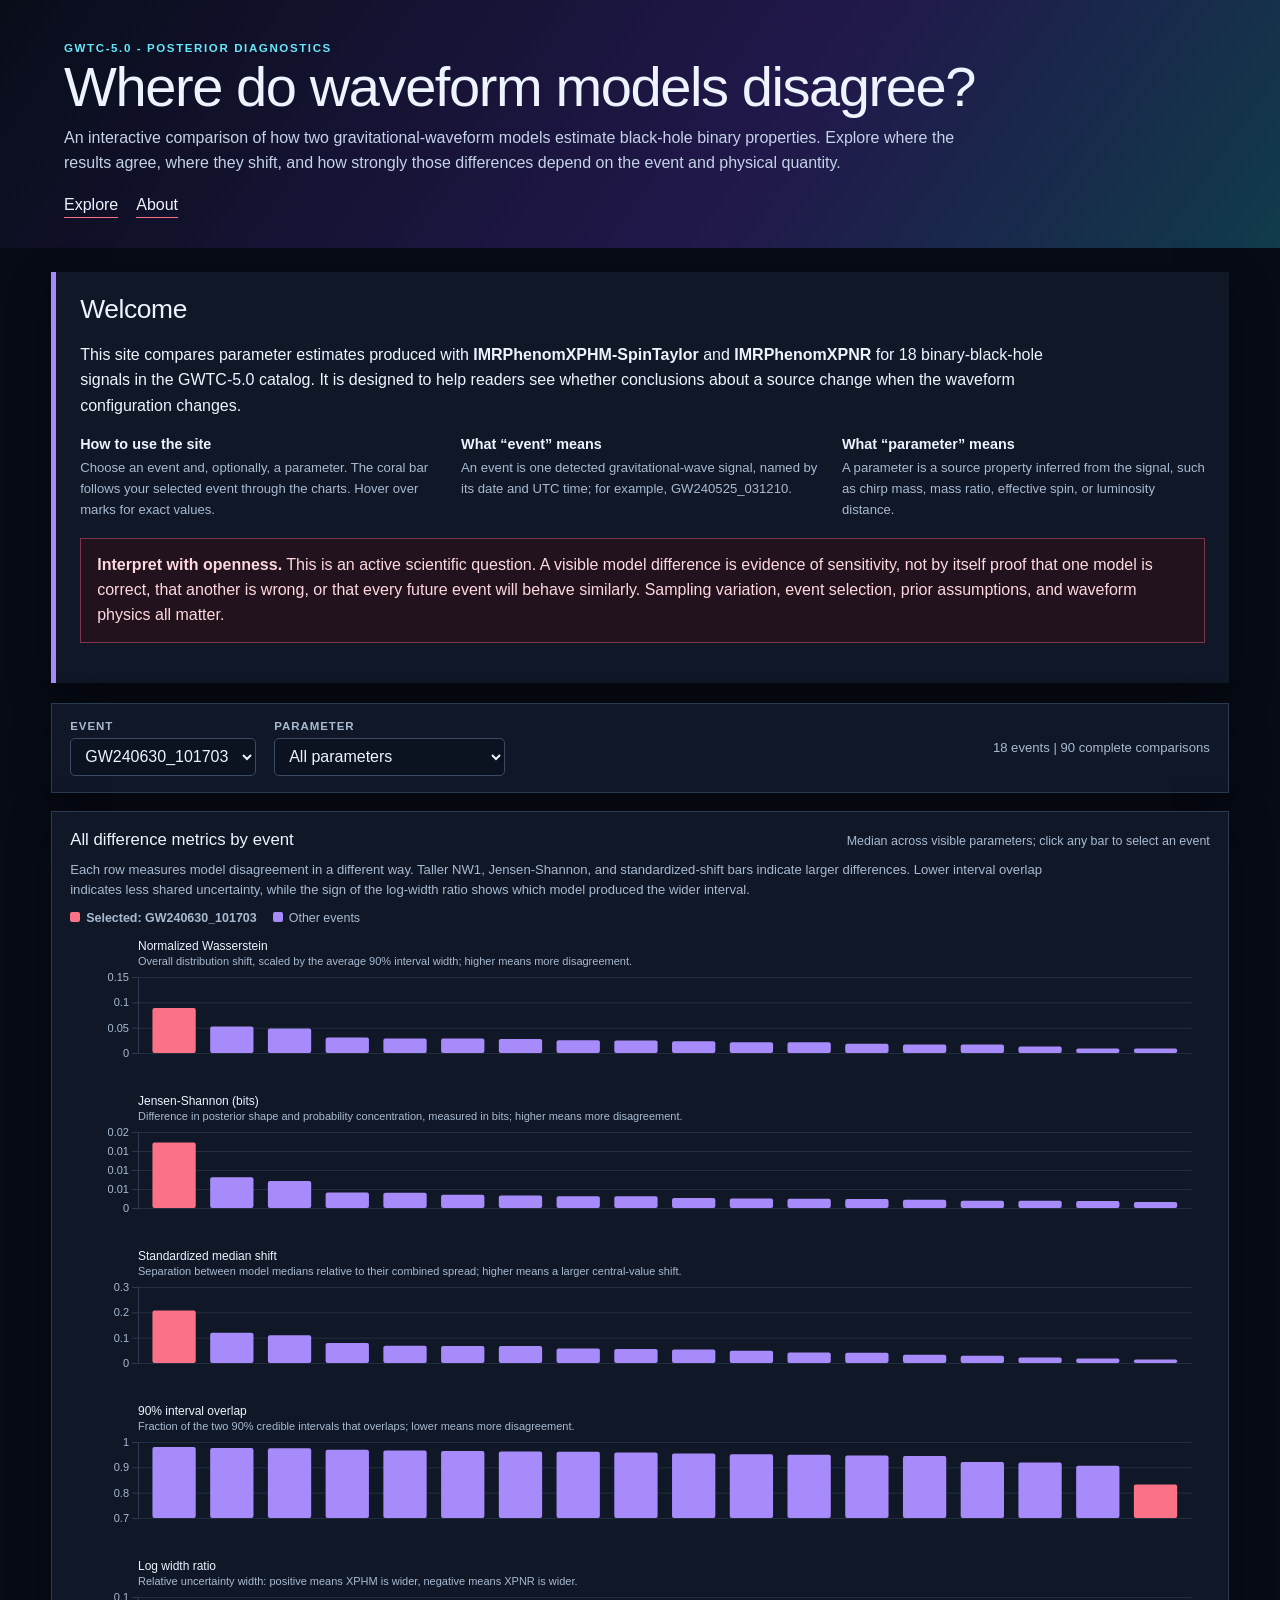
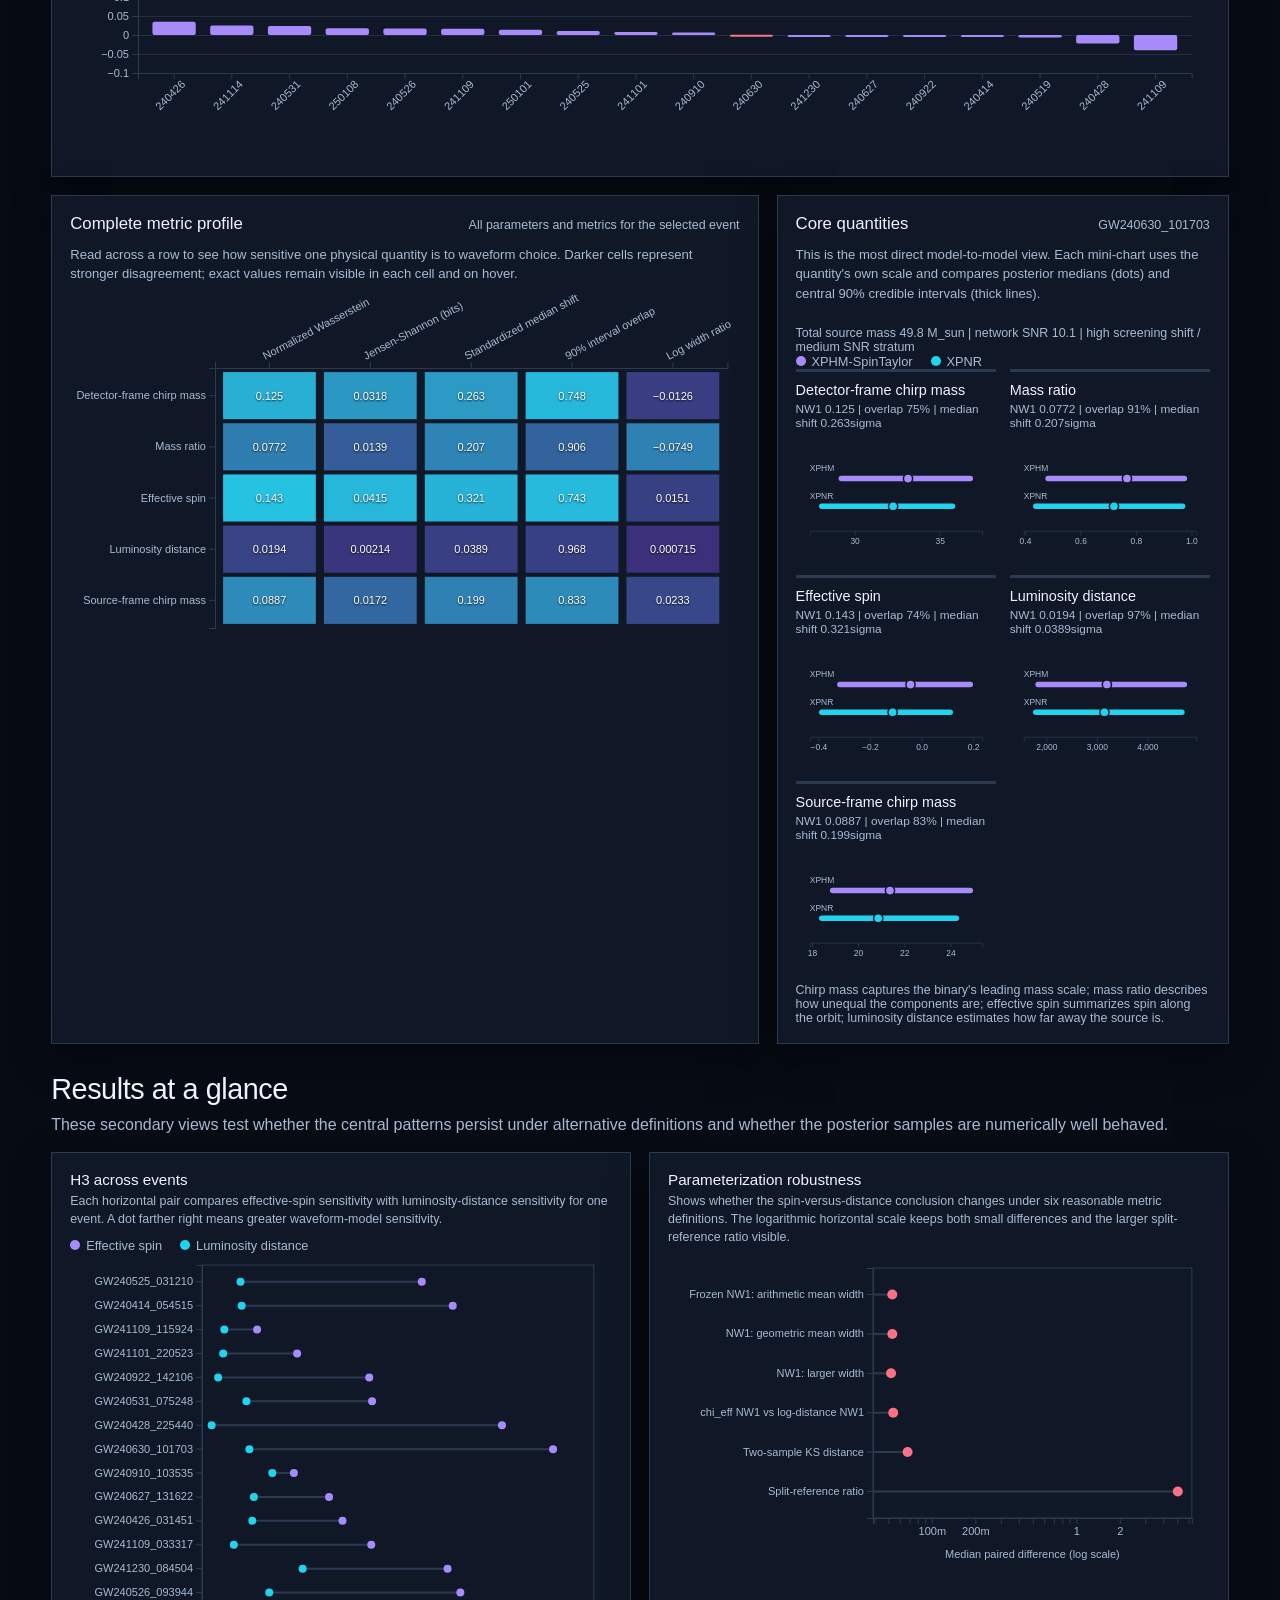
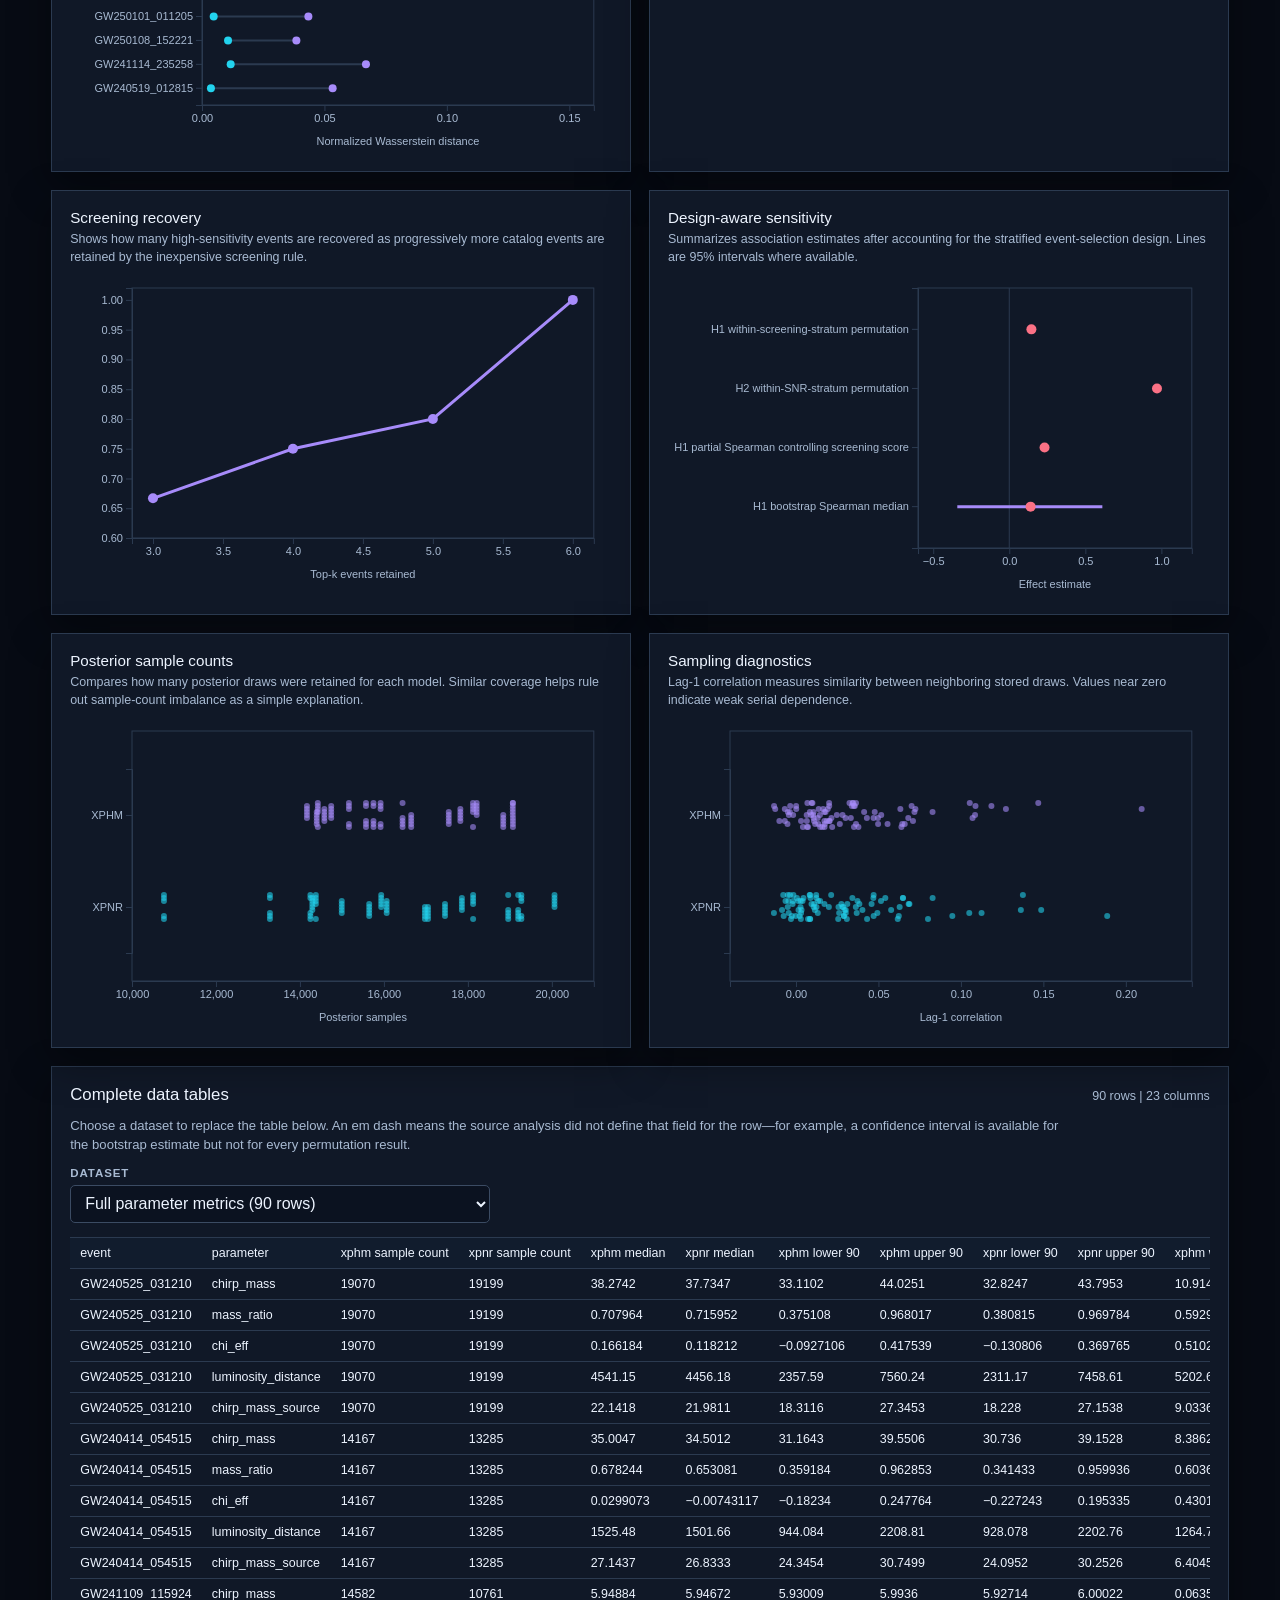
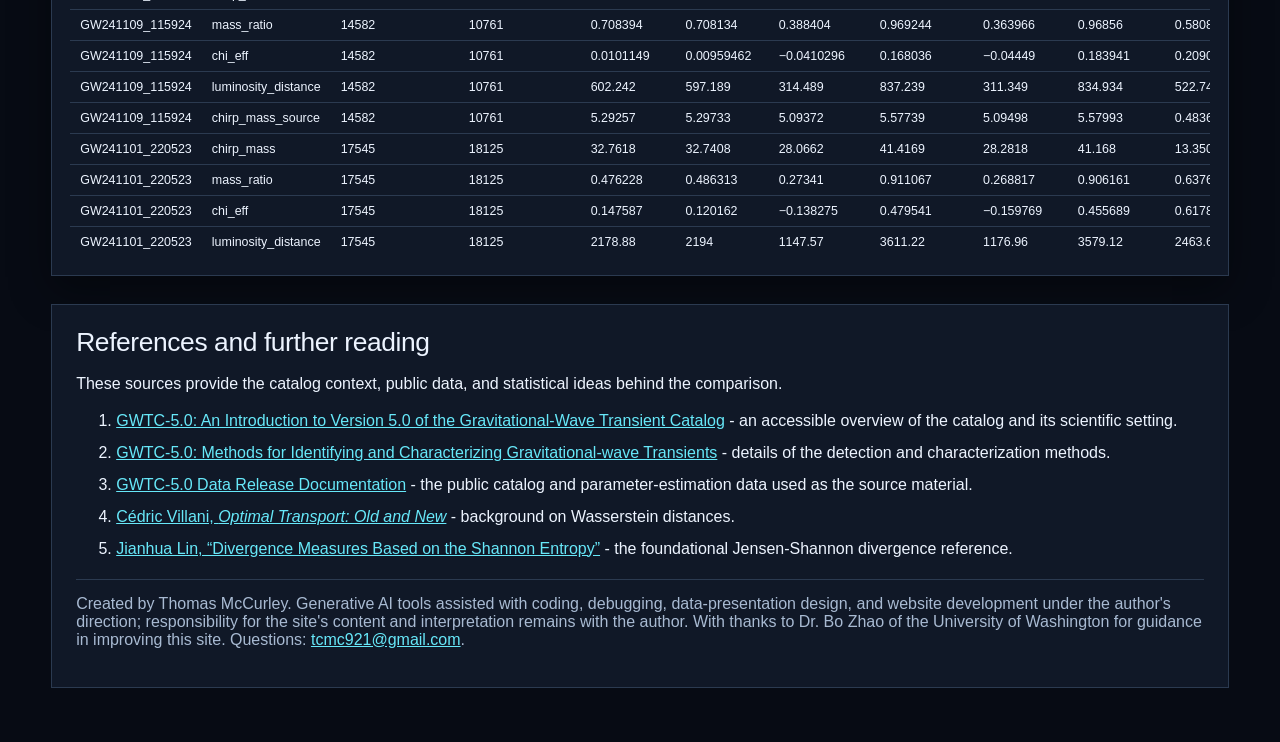
==== commit d35ed7db: "Refactor code structure for improved readability and maintainability" ====
--- a/index.html
+++ b/index.html
@@ -9,28 +9,28 @@
 !function(t,n){"object"==typeof exports&&"undefined"!=typeof module?n(exports):"function"==typeof define&&define.amd?define(["exports"],n):n((t="undefined"!=typeof globalThis?globalThis:t||self).d3=t.d3||{})}(this,(function(t){"use strict";function n(t,n){return null==t||null==n?NaN:t<n?-1:t>n?1:t>=n?0:NaN}function e(t,n){return null==t||null==n?NaN:n<t?-1:n>t?1:n>=t?0:NaN}function r(t){let r,o,a;function u(t,n,e=0,i=t.length){if(e<i){if(0!==r(n,n))return i;do{const r=e+i>>>1;o(t[r],n)<0?e=r+1:i=r}while(e<i)}return e}return 2!==t.length?(r=n,o=(e,r)=>n(t(e),r),a=(n,e)=>t(n)-e):(r=t===n||t===e?t:i,o=t,a=t),{left:u,center:function(t,n,e=0,r=t.length){const i=u(t,n,e,r-1);return i>e&&a(t[i-1],n)>-a(t[i],n)?i-1:i},right:function(t,n,e=0,i=t.length){if(e<i){if(0!==r(n,n))return i;do{const r=e+i>>>1;o(t[r],n)<=0?e=r+1:i=r}while(e<i)}return e}}}function i(){return 0}function o(t){return null===t?NaN:+t}const a=r(n),u=a.right,c=a.left,f=r(o).center;var s=u;const l=d(y),h=d((function(t){const n=y(t);return(t,e,r,i,o)=>{n(t,e,(r<<=2)+0,(i<<=2)+0,o<<=2),n(t,e,r+1,i+1,o),n(t,e,r+2,i+2,o),n(t,e,r+3,i+3,o)}}));function d(t){return function(n,e,r=e){if(!((e=+e)>=0))throw new RangeError("invalid rx");if(!((r=+r)>=0))throw new RangeError("invalid ry");let{data:i,width:o,height:a}=n;if(!((o=Math.floor(o))>=0))throw new RangeError("invalid width");if(!((a=Math.floor(void 0!==a?a:i.length/o))>=0))throw new RangeError("invalid height");if(!o||!a||!e&&!r)return n;const u=e&&t(e),c=r&&t(r),f=i.slice();return u&&c?(p(u,f,i,o,a),p(u,i,f,o,a),p(u,f,i,o,a),g(c,i,f,o,a),g(c,f,i,o,a),g(c,i,f,o,a)):u?(p(u,i,f,o,a),p(u,f,i,o,a),p(u,i,f,o,a)):c&&(g(c,i,f,o,a),g(c,f,i,o,a),g(c,i,f,o,a)),n}}function p(t,n,e,r,i){for(let o=0,a=r*i;o<a;)t(n,e,o,o+=r,1)}function g(t,n,e,r,i){for(let o=0,a=r*i;o<r;++o)t(n,e,o,o+a,r)}function y(t){const n=Math.floor(t);if(n===t)return function(t){const n=2*t+1;return(e,r,i,o,a)=>{if(!((o-=a)>=i))return;let u=t*r[i];const c=a*t;for(let t=i,n=i+c;t<n;t+=a)u+=r[Math.min(o,t)];for(let t=i,f=o;t<=f;t+=a)u+=r[Math.min(o,t+c)],e[t]=u/n,u-=r[Math.max(i,t-c)]}}(t);const e=t-n,r=2*t+1;return(t,i,o,a,u)=>{if(!((a-=u)>=o))return;let c=n*i[o];const f=u*n,s=f+u;for(let t=o,n=o+f;t<n;t+=u)c+=i[Math.min(a,t)];for(let n=o,l=a;n<=l;n+=u)c+=i[Math.min(a,n+f)],t[n]=(c+e*(i[Math.max(o,n-s)]+i[Math.min(a,n+s)]))/r,c-=i[Math.max(o,n-f)]}}function v(t,n){let e=0;if(void 0===n)for(let n of t)null!=n&&(n=+n)>=n&&++e;else{let r=-1;for(let i of t)null!=(i=n(i,++r,t))&&(i=+i)>=i&&++e}return e}function _(t){return 0|t.length}function b(t){return!(t>0)}function m(t){return"object"!=typeof t||"length"in t?t:Array.from(t)}function x(t,n){let e,r=0,i=0,o=0;if(void 0===n)for(let n of t)null!=n&&(n=+n)>=n&&(e=n-i,i+=e/++r,o+=e*(n-i));else{let a=-1;for(let u of t)null!=(u=n(u,++a,t))&&(u=+u)>=u&&(e=u-i,i+=e/++r,o+=e*(u-i))}if(r>1)return o/(r-1)}function w(t,n){const e=x(t,n);return e?Math.sqrt(e):e}function M(t,n){let e,r;if(void 0===n)for(const n of t)null!=n&&(void 0===e?n>=n&&(e=r=n):(e>n&&(e=n),r<n&&(r=n)));else{let i=-1;for(let o of t)null!=(o=n(o,++i,t))&&(void 0===e?o>=o&&(e=r=o):(e>o&&(e=o),r<o&&(r=o)))}return[e,r]}class T{constructor(){this._partials=new Float64Array(32),this._n=0}add(t){const n=this._partials;let e=0;for(let r=0;r<this._n&&r<32;r++){const i=n[r],o=t+i,a=Math.abs(t)<Math.abs(i)?t-(o-i):i-(o-t);a&&(n[e++]=a),t=o}return n[e]=t,this._n=e+1,this}valueOf(){const t=this._partials;let n,e,r,i=this._n,o=0;if(i>0){for(o=t[--i];i>0&&(n=o,e=t[--i],o=n+e,r=e-(o-n),!r););i>0&&(r<0&&t[i-1]<0||r>0&&t[i-1]>0)&&(e=2*r,n=o+e,e==n-o&&(o=n))}return o}}class InternMap extends Map{constructor(t,n=N){if(super(),Object.defineProperties(this,{_intern:{value:new Map},_key:{value:n}}),null!=t)for(const[n,e]of t)this.set(n,e)}get(t){return super.get(A(this,t))}has(t){return super.has(A(this,t))}set(t,n){return super.set(S(this,t),n)}delete(t){return super.delete(E(this,t))}}class InternSet extends Set{constructor(t,n=N){if(super(),Object.defineProperties(this,{_intern:{value:new Map},_key:{value:n}}),null!=t)for(const n of t)this.add(n)}has(t){return super.has(A(this,t))}add(t){return super.add(S(this,t))}delete(t){return super.delete(E(this,t))}}function A({_intern:t,_key:n},e){const r=n(e);return t.has(r)?t.get(r):e}function S({_intern:t,_key:n},e){const r=n(e);return t.has(r)?t.get(r):(t.set(r,e),e)}function E({_intern:t,_key:n},e){const r=n(e);return t.has(r)&&(e=t.get(r),t.delete(r)),e}function N(t){return null!==t&&"object"==typeof t?t.valueOf():t}function k(t){return t}function C(t,...n){return F(t,k,k,n)}function P(t,...n){return F(t,Array.from,k,n)}function z(t,n){for(let e=1,r=n.length;e<r;++e)t=t.flatMap((t=>t.pop().map((([n,e])=>[...t,n,e]))));return t}function $(t,n,...e){return F(t,k,n,e)}function D(t,n,...e){return F(t,Array.from,n,e)}function R(t){if(1!==t.length)throw new Error("duplicate key");return t[0]}function F(t,n,e,r){return function t(i,o){if(o>=r.length)return e(i);const a=new InternMap,u=r[o++];let c=-1;for(const t of i){const n=u(t,++c,i),e=a.get(n);e?e.push(t):a.set(n,[t])}for(const[n,e]of a)a.set(n,t(e,o));return n(a)}(t,0)}function q(t,n){return Array.from(n,(n=>t[n]))}function U(t,...n){if("function"!=typeof t[Symbol.iterator])throw new TypeError("values is not iterable");t=Array.from(t);let[e]=n;if(e&&2!==e.length||n.length>1){const r=Uint32Array.from(t,((t,n)=>n));return n.length>1?(n=n.map((n=>t.map(n))),r.sort(((t,e)=>{for(const r of n){const n=O(r[t],r[e]);if(n)return n}}))):(e=t.map(e),r.sort(((t,n)=>O(e[t],e[n])))),q(t,r)}return t.sort(I(e))}function I(t=n){if(t===n)return O;if("function"!=typeof t)throw new TypeError("compare is not a function");return(n,e)=>{const r=t(n,e);return r||0===r?r:(0===t(e,e))-(0===t(n,n))}}function O(t,n){return(null==t||!(t>=t))-(null==n||!(n>=n))||(t<n?-1:t>n?1:0)}var B=Array.prototype.slice;function Y(t){return()=>t}const L=Math.sqrt(50),j=Math.sqrt(10),H=Math.sqrt(2);function X(t,n,e){const r=(n-t)/Math.max(0,e),i=Math.floor(Math.log10(r)),o=r/Math.pow(10,i),a=o>=L?10:o>=j?5:o>=H?2:1;let u,c,f;return i<0?(f=Math.pow(10,-i)/a,u=Math.round(t*f),c=Math.round(n*f),u/f<t&&++u,c/f>n&&--c,f=-f):(f=Math.pow(10,i)*a,u=Math.round(t/f),c=Math.round(n/f),u*f<t&&++u,c*f>n&&--c),c<u&&.5<=e&&e<2?X(t,n,2*e):[u,c,f]}function G(t,n,e){if(!((e=+e)>0))return[];if((t=+t)===(n=+n))return[t];const r=n<t,[i,o,a]=r?X(n,t,e):X(t,n,e);if(!(o>=i))return[];const u=o-i+1,c=new Array(u);if(r)if(a<0)for(let t=0;t<u;++t)c[t]=(o-t)/-a;else for(let t=0;t<u;++t)c[t]=(o-t)*a;else if(a<0)for(let t=0;t<u;++t)c[t]=(i+t)/-a;else for(let t=0;t<u;++t)c[t]=(i+t)*a;return c}function V(t,n,e){return X(t=+t,n=+n,e=+e)[2]}function W(t,n,e){e=+e;const r=(n=+n)<(t=+t),i=r?V(n,t,e):V(t,n,e);return(r?-1:1)*(i<0?1/-i:i)}function Z(t,n,e){let r;for(;;){const i=V(t,n,e);if(i===r||0===i||!isFinite(i))return[t,n];i>0?(t=Math.floor(t/i)*i,n=Math.ceil(n/i)*i):i<0&&(t=Math.ceil(t*i)/i,n=Math.floor(n*i)/i),r=i}}function K(t){return Math.max(1,Math.ceil(Math.log(v(t))/Math.LN2)+1)}function Q(){var t=k,n=M,e=K;function r(r){Array.isArray(r)||(r=Array.from(r));var i,o,a,u=r.length,c=new Array(u);for(i=0;i<u;++i)c[i]=t(r[i],i,r);var f=n(c),l=f[0],h=f[1],d=e(c,l,h);if(!Array.isArray(d)){const t=h,e=+d;if(n===M&&([l,h]=Z(l,h,e)),(d=G(l,h,e))[0]<=l&&(a=V(l,h,e)),d[d.length-1]>=h)if(t>=h&&n===M){const t=V(l,h,e);isFinite(t)&&(t>0?h=(Math.floor(h/t)+1)*t:t<0&&(h=(Math.ceil(h*-t)+1)/-t))}else d.pop()}for(var p=d.length,g=0,y=p;d[g]<=l;)++g;for(;d[y-1]>h;)--y;(g||y<p)&&(d=d.slice(g,y),p=y-g);var v,_=new Array(p+1);for(i=0;i<=p;++i)(v=_[i]=[]).x0=i>0?d[i-1]:l,v.x1=i<p?d[i]:h;if(isFinite(a)){if(a>0)for(i=0;i<u;++i)null!=(o=c[i])&&l<=o&&o<=h&&_[Math.min(p,Math.floor((o-l)/a))].push(r[i]);else if(a<0)for(i=0;i<u;++i)if(null!=(o=c[i])&&l<=o&&o<=h){const t=Math.floor((l-o)*a);_[Math.min(p,t+(d[t]<=o))].push(r[i])}}else for(i=0;i<u;++i)null!=(o=c[i])&&l<=o&&o<=h&&_[s(d,o,0,p)].push(r[i]);return _}return r.value=function(n){return arguments.length?(t="function"==typeof n?n:Y(n),r):t},r.domain=function(t){return arguments.length?(n="function"==typeof t?t:Y([t[0],t[1]]),r):n},r.thresholds=function(t){return arguments.length?(e="function"==typeof t?t:Y(Array.isArray(t)?B.call(t):t),r):e},r}function J(t,n){let e;if(void 0===n)for(const n of t)null!=n&&(e<n||void 0===e&&n>=n)&&(e=n);else{let r=-1;for(let i of t)null!=(i=n(i,++r,t))&&(e<i||void 0===e&&i>=i)&&(e=i)}return e}function tt(t,n){let e,r=-1,i=-1;if(void 0===n)for(const n of t)++i,null!=n&&(e<n||void 0===e&&n>=n)&&(e=n,r=i);else for(let o of t)null!=(o=n(o,++i,t))&&(e<o||void 0===e&&o>=o)&&(e=o,r=i);return r}function nt(t,n){let e;if(void 0===n)for(const n of t)null!=n&&(e>n||void 0===e&&n>=n)&&(e=n);else{let r=-1;for(let i of t)null!=(i=n(i,++r,t))&&(e>i||void 0===e&&i>=i)&&(e=i)}return e}function et(t,n){let e,r=-1,i=-1;if(void 0===n)for(const n of t)++i,null!=n&&(e>n||void 0===e&&n>=n)&&(e=n,r=i);else for(let o of t)null!=(o=n(o,++i,t))&&(e>o||void 0===e&&o>=o)&&(e=o,r=i);return r}function rt(t,n,e=0,r=1/0,i){if(n=Math.floor(n),e=Math.floor(Math.max(0,e)),r=Math.floor(Math.min(t.length-1,r)),!(e<=n&&n<=r))return t;for(i=void 0===i?O:I(i);r>e;){if(r-e>600){const o=r-e+1,a=n-e+1,u=Math.log(o),c=.5*Math.exp(2*u/3),f=.5*Math.sqrt(u*c*(o-c)/o)*(a-o/2<0?-1:1);rt(t,n,Math.max(e,Math.floor(n-a*c/o+f)),Math.min(r,Math.floor(n+(o-a)*c/o+f)),i)}const o=t[n];let a=e,u=r;for(it(t,e,n),i(t[r],o)>0&&it(t,e,r);a<u;){for(it(t,a,u),++a,--u;i(t[a],o)<0;)++a;for(;i(t[u],o)>0;)--u}0===i(t[e],o)?it(t,e,u):(++u,it(t,u,r)),u<=n&&(e=u+1),n<=u&&(r=u-1)}return t}function it(t,n,e){const r=t[n];t[n]=t[e],t[e]=r}function ot(t,e=n){let r,i=!1;if(1===e.length){let o;for(const a of t){const t=e(a);(i?n(t,o)>0:0===n(t,t))&&(r=a,o=t,i=!0)}}else for(const n of t)(i?e(n,r)>0:0===e(n,n))&&(r=n,i=!0);return r}function at(t,n,e){if(t=Float64Array.from(function*(t,n){if(void 0===n)for(let n of t)null!=n&&(n=+n)>=n&&(yield n);else{let e=-1;for(let r of t)null!=(r=n(r,++e,t))&&(r=+r)>=r&&(yield r)}}(t,e)),(r=t.length)&&!isNaN(n=+n)){if(n<=0||r<2)return nt(t);if(n>=1)return J(t);var r,i=(r-1)*n,o=Math.floor(i),a=J(rt(t,o).subarray(0,o+1));return a+(nt(t.subarray(o+1))-a)*(i-o)}}function ut(t,n,e=o){if((r=t.length)&&!isNaN(n=+n)){if(n<=0||r<2)return+e(t[0],0,t);if(n>=1)return+e(t[r-1],r-1,t);var r,i=(r-1)*n,a=Math.floor(i),u=+e(t[a],a,t);return u+(+e(t[a+1],a+1,t)-u)*(i-a)}}function ct(t,n,e=o){if(!isNaN(n=+n)){if(r=Float64Array.from(t,((n,r)=>o(e(t[r],r,t)))),n<=0)return et(r);if(n>=1)return tt(r);var r,i=Uint32Array.from(t,((t,n)=>n)),a=r.length-1,u=Math.floor(a*n);return rt(i,u,0,a,((t,n)=>O(r[t],r[n]))),(u=ot(i.subarray(0,u+1),(t=>r[t])))>=0?u:-1}}function ft(t){return Array.from(function*(t){for(const n of t)yield*n}(t))}function st(t,n){return[t,n]}function lt(t,n,e){t=+t,n=+n,e=(i=arguments.length)<2?(n=t,t=0,1):i<3?1:+e;for(var r=-1,i=0|Math.max(0,Math.ceil((n-t)/e)),o=new Array(i);++r<i;)o[r]=t+r*e;return o}function ht(t,e=n){if(1===e.length)return et(t,e);let r,i=-1,o=-1;for(const n of t)++o,(i<0?0===e(n,n):e(n,r)<0)&&(r=n,i=o);return i}var dt=pt(Math.random);function pt(t){return function(n,e=0,r=n.length){let i=r-(e=+e);for(;i;){const r=t()*i--|0,o=n[i+e];n[i+e]=n[r+e],n[r+e]=o}return n}}function gt(t){if(!(i=t.length))return[];for(var n=-1,e=nt(t,yt),r=new Array(e);++n<e;)for(var i,o=-1,a=r[n]=new Array(i);++o<i;)a[o]=t[o][n];return r}function yt(t){return t.length}function vt(t){return t instanceof InternSet?t:new InternSet(t)}function _t(t,n){const e=t[Symbol.iterator](),r=new Set;for(const t of n){const n=bt(t);if(r.has(n))continue;let i,o;for(;({value:i,done:o}=e.next());){if(o)return!1;const t=bt(i);if(r.add(t),Object.is(n,t))break}}return!0}function bt(t){return null!==t&&"object"==typeof t?t.valueOf():t}function mt(t){return t}var xt=1,wt=2,Mt=3,Tt=4,At=1e-6;function St(t){return"translate("+t+",0)"}function Et(t){return"translate(0,"+t+")"}function Nt(t){return n=>+t(n)}function kt(t,n){return n=Math.max(0,t.bandwidth()-2*n)/2,t.round()&&(n=Math.round(n)),e=>+t(e)+n}function Ct(){return!this.__axis}function Pt(t,n){var e=[],r=null,i=null,o=6,a=6,u=3,c="undefined"!=typeof window&&window.devicePixelRatio>1?0:.5,f=t===xt||t===Tt?-1:1,s=t===Tt||t===wt?"x":"y",l=t===xt||t===Mt?St:Et;function h(h){var d=null==r?n.ticks?n.ticks.apply(n,e):n.domain():r,p=null==i?n.tickFormat?n.tickFormat.apply(n,e):mt:i,g=Math.max(o,0)+u,y=n.range(),v=+y[0]+c,_=+y[y.length-1]+c,b=(n.bandwidth?kt:Nt)(n.copy(),c),m=h.selection?h.selection():h,x=m.selectAll(".domain").data([null]),w=m.selectAll(".tick").data(d,n).order(),M=w.exit(),T=w.enter().append("g").attr("class","tick"),A=w.select("line"),S=w.select("text");x=x.merge(x.enter().insert("path",".tick").attr("class","domain").attr("stroke","currentColor")),w=w.merge(T),A=A.merge(T.append("line").attr("stroke","currentColor").attr(s+"2",f*o)),S=S.merge(T.append("text").attr("fill","currentColor").attr(s,f*g).attr("dy",t===xt?"0em":t===Mt?"0.71em":"0.32em")),h!==m&&(x=x.transition(h),w=w.transition(h),A=A.transition(h),S=S.transition(h),M=M.transition(h).attr("opacity",At).attr("transform",(function(t){return isFinite(t=b(t))?l(t+c):this.getAttribute("transform")})),T.attr("opacity",At).attr("transform",(function(t){var n=this.parentNode.__axis;return l((n&&isFinite(n=n(t))?n:b(t))+c)}))),M.remove(),x.attr("d",t===Tt||t===wt?a?"M"+f*a+","+v+"H"+c+"V"+_+"H"+f*a:"M"+c+","+v+"V"+_:a?"M"+v+","+f*a+"V"+c+"H"+_+"V"+f*a:"M"+v+","+c+"H"+_),w.attr("opacity",1).attr("transform",(function(t){return l(b(t)+c)})),A.attr(s+"2",f*o),S.attr(s,f*g).text(p),m.filter(Ct).attr("fill","none").attr("font-size",10).attr("font-family","sans-serif").attr("text-anchor",t===wt?"start":t===Tt?"end":"middle"),m.each((function(){this.__axis=b}))}return h.scale=function(t){return arguments.length?(n=t,h):n},h.ticks=function(){return e=Array.from(arguments),h},h.tickArguments=function(t){return arguments.length?(e=null==t?[]:Array.from(t),h):e.slice()},h.tickValues=function(t){return arguments.length?(r=null==t?null:Array.from(t),h):r&&r.slice()},h.tickFormat=function(t){return arguments.length?(i=t,h):i},h.tickSize=function(t){return arguments.length?(o=a=+t,h):o},h.tickSizeInner=function(t){return arguments.length?(o=+t,h):o},h.tickSizeOuter=function(t){return arguments.length?(a=+t,h):a},h.tickPadding=function(t){return arguments.length?(u=+t,h):u},h.offset=function(t){return arguments.length?(c=+t,h):c},h}var zt={value:()=>{}};function $t(){for(var t,n=0,e=arguments.length,r={};n<e;++n){if(!(t=arguments[n]+"")||t in r||/[\s.]/.test(t))throw new Error("illegal type: "+t);r[t]=[]}return new Dt(r)}function Dt(t){this._=t}function Rt(t,n){for(var e,r=0,i=t.length;r<i;++r)if((e=t[r]).name===n)return e.value}function Ft(t,n,e){for(var r=0,i=t.length;r<i;++r)if(t[r].name===n){t[r]=zt,t=t.slice(0,r).concat(t.slice(r+1));break}return null!=e&&t.push({name:n,value:e}),t}Dt.prototype=$t.prototype={constructor:Dt,on:function(t,n){var e,r,i=this._,o=(r=i,(t+"").trim().split(/^|\s+/).map((function(t){var n="",e=t.indexOf(".");if(e>=0&&(n=t.slice(e+1),t=t.slice(0,e)),t&&!r.hasOwnProperty(t))throw new Error("unknown type: "+t);return{type:t,name:n}}))),a=-1,u=o.length;if(!(arguments.length<2)){if(null!=n&&"function"!=typeof n)throw new Error("invalid callback: "+n);for(;++a<u;)if(e=(t=o[a]).type)i[e]=Ft(i[e],t.name,n);else if(null==n)for(e in i)i[e]=Ft(i[e],t.name,null);return this}for(;++a<u;)if((e=(t=o[a]).type)&&(e=Rt(i[e],t.name)))return e},copy:function(){var t={},n=this._;for(var e in n)t[e]=n[e].slice();return new Dt(t)},call:function(t,n){if((e=arguments.length-2)>0)for(var e,r,i=new Array(e),o=0;o<e;++o)i[o]=arguments[o+2];if(!this._.hasOwnProperty(t))throw new Error("unknown type: "+t);for(o=0,e=(r=this._[t]).length;o<e;++o)r[o].value.apply(n,i)},apply:function(t,n,e){if(!this._.hasOwnProperty(t))throw new Error("unknown type: "+t);for(var r=this._[t],i=0,o=r.length;i<o;++i)r[i].value.apply(n,e)}};var qt="http://www.w3.org/1999/xhtml",Ut={svg:"http://www.w3.org/2000/svg",xhtml:qt,xlink:"http://www.w3.org/1999/xlink",xml:"http://www.w3.org/XML/1998/namespace",xmlns:"http://www.w3.org/2000/xmlns/"};function It(t){var n=t+="",e=n.indexOf(":");return e>=0&&"xmlns"!==(n=t.slice(0,e))&&(t=t.slice(e+1)),Ut.hasOwnProperty(n)?{space:Ut[n],local:t}:t}function Ot(t){return function(){var n=this.ownerDocument,e=this.namespaceURI;return e===qt&&n.documentElement.namespaceURI===qt?n.createElement(t):n.createElementNS(e,t)}}function Bt(t){return function(){return this.ownerDocument.createElementNS(t.space,t.local)}}function Yt(t){var n=It(t);return(n.local?Bt:Ot)(n)}function Lt(){}function jt(t){return null==t?Lt:function(){return this.querySelector(t)}}function Ht(t){return null==t?[]:Array.isArray(t)?t:Array.from(t)}function Xt(){return[]}function Gt(t){return null==t?Xt:function(){return this.querySelectorAll(t)}}function Vt(t){return function(){return this.matches(t)}}function Wt(t){return function(n){return n.matches(t)}}var Zt=Array.prototype.find;function Kt(){return this.firstElementChild}var Qt=Array.prototype.filter;function Jt(){return Array.from(this.children)}function tn(t){return new Array(t.length)}function nn(t,n){this.ownerDocument=t.ownerDocument,this.namespaceURI=t.namespaceURI,this._next=null,this._parent=t,this.__data__=n}function en(t,n,e,r,i,o){for(var a,u=0,c=n.length,f=o.length;u<f;++u)(a=n[u])?(a.__data__=o[u],r[u]=a):e[u]=new nn(t,o[u]);for(;u<c;++u)(a=n[u])&&(i[u]=a)}function rn(t,n,e,r,i,o,a){var u,c,f,s=new Map,l=n.length,h=o.length,d=new Array(l);for(u=0;u<l;++u)(c=n[u])&&(d[u]=f=a.call(c,c.__data__,u,n)+"",s.has(f)?i[u]=c:s.set(f,c));for(u=0;u<h;++u)f=a.call(t,o[u],u,o)+"",(c=s.get(f))?(r[u]=c,c.__data__=o[u],s.delete(f)):e[u]=new nn(t,o[u]);for(u=0;u<l;++u)(c=n[u])&&s.get(d[u])===c&&(i[u]=c)}function on(t){return t.__data__}function an(t){return"object"==typeof t&&"length"in t?t:Array.from(t)}function un(t,n){return t<n?-1:t>n?1:t>=n?0:NaN}function cn(t){return function(){this.removeAttribute(t)}}function fn(t){return function(){this.removeAttributeNS(t.space,t.local)}}function sn(t,n){return function(){this.setAttribute(t,n)}}function ln(t,n){return function(){this.setAttributeNS(t.space,t.local,n)}}function hn(t,n){return function(){var e=n.apply(this,arguments);null==e?this.removeAttribute(t):this.setAttribute(t,e)}}function dn(t,n){return function(){var e=n.apply(this,arguments);null==e?this.removeAttributeNS(t.space,t.local):this.setAttributeNS(t.space,t.local,e)}}function pn(t){return t.ownerDocument&&t.ownerDocument.defaultView||t.document&&t||t.defaultView}function gn(t){return function(){this.style.removeProperty(t)}}function yn(t,n,e){return function(){this.style.setProperty(t,n,e)}}function vn(t,n,e){return function(){var r=n.apply(this,arguments);null==r?this.style.removeProperty(t):this.style.setProperty(t,r,e)}}function _n(t,n){return t.style.getPropertyValue(n)||pn(t).getComputedStyle(t,null).getPropertyValue(n)}function bn(t){return function(){delete this[t]}}function mn(t,n){return function(){this[t]=n}}function xn(t,n){return function(){var e=n.apply(this,arguments);null==e?delete this[t]:this[t]=e}}function wn(t){return t.trim().split(/^|\s+/)}function Mn(t){return t.classList||new Tn(t)}function Tn(t){this._node=t,this._names=wn(t.getAttribute("class")||"")}function An(t,n){for(var e=Mn(t),r=-1,i=n.length;++r<i;)e.add(n[r])}function Sn(t,n){for(var e=Mn(t),r=-1,i=n.length;++r<i;)e.remove(n[r])}function En(t){return function(){An(this,t)}}function Nn(t){return function(){Sn(this,t)}}function kn(t,n){return function(){(n.apply(this,arguments)?An:Sn)(this,t)}}function Cn(){this.textContent=""}function Pn(t){return function(){this.textContent=t}}function zn(t){return function(){var n=t.apply(this,arguments);this.textContent=null==n?"":n}}function $n(){this.innerHTML=""}function Dn(t){return function(){this.innerHTML=t}}function Rn(t){return function(){var n=t.apply(this,arguments);this.innerHTML=null==n?"":n}}function Fn(){this.nextSibling&&this.parentNode.appendChild(this)}function qn(){this.previousSibling&&this.parentNode.insertBefore(this,this.parentNode.firstChild)}function Un(){return null}function In(){var t=this.parentNode;t&&t.removeChild(this)}function On(){var t=this.cloneNode(!1),n=this.parentNode;return n?n.insertBefore(t,this.nextSibling):t}function Bn(){var t=this.cloneNode(!0),n=this.parentNode;return n?n.insertBefore(t,this.nextSibling):t}function Yn(t){return function(){var n=this.__on;if(n){for(var e,r=0,i=-1,o=n.length;r<o;++r)e=n[r],t.type&&e.type!==t.type||e.name!==t.name?n[++i]=e:this.removeEventListener(e.type,e.listener,e.options);++i?n.length=i:delete this.__on}}}function Ln(t,n,e){return function(){var r,i=this.__on,o=function(t){return function(n){t.call(this,n,this.__data__)}}(n);if(i)for(var a=0,u=i.length;a<u;++a)if((r=i[a]).type===t.type&&r.name===t.name)return this.removeEventListener(r.type,r.listener,r.options),this.addEventListener(r.type,r.listener=o,r.options=e),void(r.value=n);this.addEventListener(t.type,o,e),r={type:t.type,name:t.name,value:n,listener:o,options:e},i?i.push(r):this.__on=[r]}}function jn(t,n,e){var r=pn(t),i=r.CustomEvent;"function"==typeof i?i=new i(n,e):(i=r.document.createEvent("Event"),e?(i.initEvent(n,e.bubbles,e.cancelable),i.detail=e.detail):i.initEvent(n,!1,!1)),t.dispatchEvent(i)}function Hn(t,n){return function(){return jn(this,t,n)}}function Xn(t,n){return function(){return jn(this,t,n.apply(this,arguments))}}nn.prototype={constructor:nn,appendChild:function(t){return this._parent.insertBefore(t,this._next)},insertBefore:function(t,n){return this._parent.insertBefore(t,n)},querySelector:function(t){return this._parent.querySelector(t)},querySelectorAll:function(t){return this._parent.querySelectorAll(t)}},Tn.prototype={add:function(t){this._names.indexOf(t)<0&&(this._names.push(t),this._node.setAttribute("class",this._names.join(" ")))},remove:function(t){var n=this._names.indexOf(t);n>=0&&(this._names.splice(n,1),this._node.setAttribute("class",this._names.join(" ")))},contains:function(t){return this._names.indexOf(t)>=0}};var Gn=[null];function Vn(t,n){this._groups=t,this._parents=n}function Wn(){return new Vn([[document.documentElement]],Gn)}function Zn(t){return"string"==typeof t?new Vn([[document.querySelector(t)]],[document.documentElement]):new Vn([[t]],Gn)}Vn.prototype=Wn.prototype={constructor:Vn,select:function(t){"function"!=typeof t&&(t=jt(t));for(var n=this._groups,e=n.length,r=new Array(e),i=0;i<e;++i)for(var o,a,u=n[i],c=u.length,f=r[i]=new Array(c),s=0;s<c;++s)(o=u[s])&&(a=t.call(o,o.__data__,s,u))&&("__data__"in o&&(a.__data__=o.__data__),f[s]=a);return new Vn(r,this._parents)},selectAll:function(t){t="function"==typeof t?function(t){return function(){return Ht(t.apply(this,arguments))}}(t):Gt(t);for(var n=this._groups,e=n.length,r=[],i=[],o=0;o<e;++o)for(var a,u=n[o],c=u.length,f=0;f<c;++f)(a=u[f])&&(r.push(t.call(a,a.__data__,f,u)),i.push(a));return new Vn(r,i)},selectChild:function(t){return this.select(null==t?Kt:function(t){return function(){return Zt.call(this.children,t)}}("function"==typeof t?t:Wt(t)))},selectChildren:function(t){return this.selectAll(null==t?Jt:function(t){return function(){return Qt.call(this.children,t)}}("function"==typeof t?t:Wt(t)))},filter:function(t){"function"!=typeof t&&(t=Vt(t));for(var n=this._groups,e=n.length,r=new Array(e),i=0;i<e;++i)for(var o,a=n[i],u=a.length,c=r[i]=[],f=0;f<u;++f)(o=a[f])&&t.call(o,o.__data__,f,a)&&c.push(o);return new Vn(r,this._parents)},data:function(t,n){if(!arguments.length)return Array.from(this,on);var e=n?rn:en,r=this._parents,i=this._groups;"function"!=typeof t&&(t=function(t){return function(){return t}}(t));for(var o=i.length,a=new Array(o),u=new Array(o),c=new Array(o),f=0;f<o;++f){var s=r[f],l=i[f],h=l.length,d=an(t.call(s,s&&s.__data__,f,r)),p=d.length,g=u[f]=new Array(p),y=a[f]=new Array(p);e(s,l,g,y,c[f]=new Array(h),d,n);for(var v,_,b=0,m=0;b<p;++b)if(v=g[b]){for(b>=m&&(m=b+1);!(_=y[m])&&++m<p;);v._next=_||null}}return(a=new Vn(a,r))._enter=u,a._exit=c,a},enter:function(){return new Vn(this._enter||this._groups.map(tn),this._parents)},exit:function(){return new Vn(this._exit||this._groups.map(tn),this._parents)},join:function(t,n,e){var r=this.enter(),i=this,o=this.exit();return"function"==typeof t?(r=t(r))&&(r=r.selection()):r=r.append(t+""),null!=n&&(i=n(i))&&(i=i.selection()),null==e?o.remove():e(o),r&&i?r.merge(i).order():i},merge:function(t){for(var n=t.selection?t.selection():t,e=this._groups,r=n._groups,i=e.length,o=r.length,a=Math.min(i,o),u=new Array(i),c=0;c<a;++c)for(var f,s=e[c],l=r[c],h=s.length,d=u[c]=new Array(h),p=0;p<h;++p)(f=s[p]||l[p])&&(d[p]=f);for(;c<i;++c)u[c]=e[c];return new Vn(u,this._parents)},selection:function(){return this},order:function(){for(var t=this._groups,n=-1,e=t.length;++n<e;)for(var r,i=t[n],o=i.length-1,a=i[o];--o>=0;)(r=i[o])&&(a&&4^r.compareDocumentPosition(a)&&a.parentNode.insertBefore(r,a),a=r);return this},sort:function(t){function n(n,e){return n&&e?t(n.__data__,e.__data__):!n-!e}t||(t=un);for(var e=this._groups,r=e.length,i=new Array(r),o=0;o<r;++o){for(var a,u=e[o],c=u.length,f=i[o]=new Array(c),s=0;s<c;++s)(a=u[s])&&(f[s]=a);f.sort(n)}return new Vn(i,this._parents).order()},call:function(){var t=arguments[0];return arguments[0]=this,t.apply(null,arguments),this},nodes:function(){return Array.from(this)},node:function(){for(var t=this._groups,n=0,e=t.length;n<e;++n)for(var r=t[n],i=0,o=r.length;i<o;++i){var a=r[i];if(a)return a}return null},size:function(){let t=0;for(const n of this)++t;return t},empty:function(){return!this.node()},each:function(t){for(var n=this._groups,e=0,r=n.length;e<r;++e)for(var i,o=n[e],a=0,u=o.length;a<u;++a)(i=o[a])&&t.call(i,i.__data__,a,o);return this},attr:function(t,n){var e=It(t);if(arguments.length<2){var r=this.node();return e.local?r.getAttributeNS(e.space,e.local):r.getAttribute(e)}return this.each((null==n?e.local?fn:cn:"function"==typeof n?e.local?dn:hn:e.local?ln:sn)(e,n))},style:function(t,n,e){return arguments.length>1?this.each((null==n?gn:"function"==typeof n?vn:yn)(t,n,null==e?"":e)):_n(this.node(),t)},property:function(t,n){return arguments.length>1?this.each((null==n?bn:"function"==typeof n?xn:mn)(t,n)):this.node()[t]},classed:function(t,n){var e=wn(t+"");if(arguments.length<2){for(var r=Mn(this.node()),i=-1,o=e.length;++i<o;)if(!r.contains(e[i]))return!1;return!0}return this.each(("function"==typeof n?kn:n?En:Nn)(e,n))},text:function(t){return arguments.length?this.each(null==t?Cn:("function"==typeof t?zn:Pn)(t)):this.node().textContent},html:function(t){return arguments.length?this.each(null==t?$n:("function"==typeof t?Rn:Dn)(t)):this.node().innerHTML},raise:function(){return this.each(Fn)},lower:function(){return this.each(qn)},append:function(t){var n="function"==typeof t?t:Yt(t);return this.select((function(){return this.appendChild(n.apply(this,arguments))}))},insert:function(t,n){var e="function"==typeof t?t:Yt(t),r=null==n?Un:"function"==typeof n?n:jt(n);return this.select((function(){return this.insertBefore(e.apply(this,arguments),r.apply(this,arguments)||null)}))},remove:function(){return this.each(In)},clone:function(t){return this.select(t?Bn:On)},datum:function(t){return arguments.length?this.property("__data__",t):this.node().__data__},on:function(t,n,e){var r,i,o=function(t){return t.trim().split(/^|\s+/).map((function(t){var n="",e=t.indexOf(".");return e>=0&&(n=t.slice(e+1),t=t.slice(0,e)),{type:t,name:n}}))}(t+""),a=o.length;if(!(arguments.length<2)){for(u=n?Ln:Yn,r=0;r<a;++r)this.each(u(o[r],n,e));return this}var u=this.node().__on;if(u)for(var c,f=0,s=u.length;f<s;++f)for(r=0,c=u[f];r<a;++r)if((i=o[r]).type===c.type&&i.name===c.name)return c.value},dispatch:function(t,n){return this.each(("function"==typeof n?Xn:Hn)(t,n))},[Symbol.iterator]:function*(){for(var t=this._groups,n=0,e=t.length;n<e;++n)for(var r,i=t[n],o=0,a=i.length;o<a;++o)(r=i[o])&&(yield r)}};var Kn=0;function Qn(){return new Jn}function Jn(){this._="@"+(++Kn).toString(36)}function te(t){let n;for(;n=t.sourceEvent;)t=n;return t}function ne(t,n){if(t=te(t),void 0===n&&(n=t.currentTarget),n){var e=n.ownerSVGElement||n;if(e.createSVGPoint){var r=e.createSVGPoint();return r.x=t.clientX,r.y=t.clientY,[(r=r.matrixTransform(n.getScreenCTM().inverse())).x,r.y]}if(n.getBoundingClientRect){var i=n.getBoundingClientRect();return[t.clientX-i.left-n.clientLeft,t.clientY-i.top-n.clientTop]}}return[t.pageX,t.pageY]}Jn.prototype=Qn.prototype={constructor:Jn,get:function(t){for(var n=this._;!(n in t);)if(!(t=t.parentNode))return;return t[n]},set:function(t,n){return t[this._]=n},remove:function(t){return this._ in t&&delete t[this._]},toString:function(){return this._}};const ee={passive:!1},re={capture:!0,passive:!1};function ie(t){t.stopImmediatePropagation()}function oe(t){t.preventDefault(),t.stopImmediatePropagation()}function ae(t){var n=t.document.documentElement,e=Zn(t).on("dragstart.drag",oe,re);"onselectstart"in n?e.on("selectstart.drag",oe,re):(n.__noselect=n.style.MozUserSelect,n.style.MozUserSelect="none")}function ue(t,n){var e=t.document.documentElement,r=Zn(t).on("dragstart.drag",null);n&&(r.on("click.drag",oe,re),setTimeout((function(){r.on("click.drag",null)}),0)),"onselectstart"in e?r.on("selectstart.drag",null):(e.style.MozUserSelect=e.__noselect,delete e.__noselect)}var ce=t=>()=>t;function fe(t,{sourceEvent:n,subject:e,target:r,identifier:i,active:o,x:a,y:u,dx:c,dy:f,dispatch:s}){Object.defineProperties(this,{type:{value:t,enumerable:!0,configurable:!0},sourceEvent:{value:n,enumerable:!0,configurable:!0},subject:{value:e,enumerable:!0,configurable:!0},target:{value:r,enumerable:!0,configurable:!0},identifier:{value:i,enumerable:!0,configurable:!0},active:{value:o,enumerable:!0,configurable:!0},x:{value:a,enumerable:!0,configurable:!0},y:{value:u,enumerable:!0,configurable:!0},dx:{value:c,enumerable:!0,configurable:!0},dy:{value:f,enumerable:!0,configurable:!0},_:{value:s}})}function se(t){return!t.ctrlKey&&!t.button}function le(){return this.parentNode}function he(t,n){return null==n?{x:t.x,y:t.y}:n}function de(){return navigator.maxTouchPoints||"ontouchstart"in this}function pe(t,n,e){t.prototype=n.prototype=e,e.constructor=t}function ge(t,n){var e=Object.create(t.prototype);for(var r in n)e[r]=n[r];return e}function ye(){}fe.prototype.on=function(){var t=this._.on.apply(this._,arguments);return t===this._?this:t};var ve=.7,_e=1/ve,be="\\s*([+-]?\\d+)\\s*",me="\\s*([+-]?(?:\\d*\\.)?\\d+(?:[eE][+-]?\\d+)?)\\s*",xe="\\s*([+-]?(?:\\d*\\.)?\\d+(?:[eE][+-]?\\d+)?)%\\s*",we=/^#([0-9a-f]{3,8})$/,Me=new RegExp(`^rgb\\(${be},${be},${be}\\)$`),Te=new RegExp(`^rgb\\(${xe},${xe},${xe}\\)$`),Ae=new RegExp(`^rgba\\(${be},${be},${be},${me}\\)$`),Se=new RegExp(`^rgba\\(${xe},${xe},${xe},${me}\\)$`),Ee=new RegExp(`^hsl\\(${me},${xe},${xe}\\)$`),Ne=new RegExp(`^hsla\\(${me},${xe},${xe},${me}\\)$`),ke={aliceblue:15792383,antiquewhite:16444375,aqua:65535,aquamarine:8388564,azure:15794175,beige:16119260,bisque:16770244,black:0,blanchedalmond:16772045,blue:255,blueviolet:9055202,brown:10824234,burlywood:14596231,cadetblue:6266528,chartreuse:8388352,chocolate:13789470,coral:16744272,cornflowerblue:6591981,cornsilk:16775388,crimson:14423100,cyan:65535,darkblue:139,darkcyan:35723,darkgoldenrod:12092939,darkgray:11119017,darkgreen:25600,darkgrey:11119017,darkkhaki:12433259,darkmagenta:9109643,darkolivegreen:5597999,darkorange:16747520,darkorchid:10040012,darkred:9109504,darksalmon:15308410,darkseagreen:9419919,darkslateblue:4734347,darkslategray:3100495,darkslategrey:3100495,darkturquoise:52945,darkviolet:9699539,deeppink:16716947,deepskyblue:49151,dimgray:6908265,dimgrey:6908265,dodgerblue:2003199,firebrick:11674146,floralwhite:16775920,forestgreen:2263842,fuchsia:16711935,gainsboro:14474460,ghostwhite:16316671,gold:16766720,goldenrod:14329120,gray:8421504,green:32768,greenyellow:11403055,grey:8421504,honeydew:15794160,hotpink:16738740,indianred:13458524,indigo:4915330,ivory:16777200,khaki:15787660,lavender:15132410,lavenderblush:16773365,lawngreen:8190976,lemonchiffon:16775885,lightblue:11393254,lightcoral:15761536,lightcyan:14745599,lightgoldenrodyellow:16448210,lightgray:13882323,lightgreen:9498256,lightgrey:13882323,lightpink:16758465,lightsalmon:16752762,lightseagreen:2142890,lightskyblue:8900346,lightslategray:7833753,lightslategrey:7833753,lightsteelblue:11584734,lightyellow:16777184,lime:65280,limegreen:3329330,linen:16445670,magenta:16711935,maroon:8388608,mediumaquamarine:6737322,mediumblue:205,mediumorchid:12211667,mediumpurple:9662683,mediumseagreen:3978097,mediumslateblue:8087790,mediumspringgreen:64154,mediumturquoise:4772300,mediumvioletred:13047173,midnightblue:1644912,mintcream:16121850,mistyrose:16770273,moccasin:16770229,navajowhite:16768685,navy:128,oldlace:16643558,olive:8421376,olivedrab:7048739,orange:16753920,orangered:16729344,orchid:14315734,palegoldenrod:15657130,palegreen:10025880,paleturquoise:11529966,palevioletred:14381203,papayawhip:16773077,peachpuff:16767673,peru:13468991,pink:16761035,plum:14524637,powderblue:11591910,purple:8388736,rebeccapurple:6697881,red:16711680,rosybrown:12357519,royalblue:4286945,saddlebrown:9127187,salmon:16416882,sandybrown:16032864,seagreen:3050327,seashell:16774638,sienna:10506797,silver:12632256,skyblue:8900331,slateblue:6970061,slategray:7372944,slategrey:7372944,snow:16775930,springgreen:65407,steelblue:4620980,tan:13808780,teal:32896,thistle:14204888,tomato:16737095,turquoise:4251856,violet:15631086,wheat:16113331,white:16777215,whitesmoke:16119285,yellow:16776960,yellowgreen:10145074};function Ce(){return this.rgb().formatHex()}function Pe(){return this.rgb().formatRgb()}function ze(t){var n,e;return t=(t+"").trim().toLowerCase(),(n=we.exec(t))?(e=n[1].length,n=parseInt(n[1],16),6===e?$e(n):3===e?new qe(n>>8&15|n>>4&240,n>>4&15|240&n,(15&n)<<4|15&n,1):8===e?De(n>>24&255,n>>16&255,n>>8&255,(255&n)/255):4===e?De(n>>12&15|n>>8&240,n>>8&15|n>>4&240,n>>4&15|240&n,((15&n)<<4|15&n)/255):null):(n=Me.exec(t))?new qe(n[1],n[2],n[3],1):(n=Te.exec(t))?new qe(255*n[1]/100,255*n[2]/100,255*n[3]/100,1):(n=Ae.exec(t))?De(n[1],n[2],n[3],n[4]):(n=Se.exec(t))?De(255*n[1]/100,255*n[2]/100,255*n[3]/100,n[4]):(n=Ee.exec(t))?Le(n[1],n[2]/100,n[3]/100,1):(n=Ne.exec(t))?Le(n[1],n[2]/100,n[3]/100,n[4]):ke.hasOwnProperty(t)?$e(ke[t]):"transparent"===t?new qe(NaN,NaN,NaN,0):null}function $e(t){return new qe(t>>16&255,t>>8&255,255&t,1)}function De(t,n,e,r){return r<=0&&(t=n=e=NaN),new qe(t,n,e,r)}function Re(t){return t instanceof ye||(t=ze(t)),t?new qe((t=t.rgb()).r,t.g,t.b,t.opacity):new qe}function Fe(t,n,e,r){return 1===arguments.length?Re(t):new qe(t,n,e,null==r?1:r)}function qe(t,n,e,r){this.r=+t,this.g=+n,this.b=+e,this.opacity=+r}function Ue(){return`#${Ye(this.r)}${Ye(this.g)}${Ye(this.b)}`}function Ie(){const t=Oe(this.opacity);return`${1===t?"rgb(":"rgba("}${Be(this.r)}, ${Be(this.g)}, ${Be(this.b)}${1===t?")":`, ${t})`}`}function Oe(t){return isNaN(t)?1:Math.max(0,Math.min(1,t))}function Be(t){return Math.max(0,Math.min(255,Math.round(t)||0))}function Ye(t){return((t=Be(t))<16?"0":"")+t.toString(16)}function Le(t,n,e,r){return r<=0?t=n=e=NaN:e<=0||e>=1?t=n=NaN:n<=0&&(t=NaN),new Xe(t,n,e,r)}function je(t){if(t instanceof Xe)return new Xe(t.h,t.s,t.l,t.opacity);if(t instanceof ye||(t=ze(t)),!t)return new Xe;if(t instanceof Xe)return t;var n=(t=t.rgb()).r/255,e=t.g/255,r=t.b/255,i=Math.min(n,e,r),o=Math.max(n,e,r),a=NaN,u=o-i,c=(o+i)/2;return u?(a=n===o?(e-r)/u+6*(e<r):e===o?(r-n)/u+2:(n-e)/u+4,u/=c<.5?o+i:2-o-i,a*=60):u=c>0&&c<1?0:a,new Xe(a,u,c,t.opacity)}function He(t,n,e,r){return 1===arguments.length?je(t):new Xe(t,n,e,null==r?1:r)}function Xe(t,n,e,r){this.h=+t,this.s=+n,this.l=+e,this.opacity=+r}function Ge(t){return(t=(t||0)%360)<0?t+360:t}function Ve(t){return Math.max(0,Math.min(1,t||0))}function We(t,n,e){return 255*(t<60?n+(e-n)*t/60:t<180?e:t<240?n+(e-n)*(240-t)/60:n)}pe(ye,ze,{copy(t){return Object.assign(new this.constructor,this,t)},displayable(){return this.rgb().displayable()},hex:Ce,formatHex:Ce,formatHex8:function(){return this.rgb().formatHex8()},formatHsl:function(){return je(this).formatHsl()},formatRgb:Pe,toString:Pe}),pe(qe,Fe,ge(ye,{brighter(t){return t=null==t?_e:Math.pow(_e,t),new qe(this.r*t,this.g*t,this.b*t,this.opacity)},darker(t){return t=null==t?ve:Math.pow(ve,t),new qe(this.r*t,this.g*t,this.b*t,this.opacity)},rgb(){return this},clamp(){return new qe(Be(this.r),Be(this.g),Be(this.b),Oe(this.opacity))},displayable(){return-.5<=this.r&&this.r<255.5&&-.5<=this.g&&this.g<255.5&&-.5<=this.b&&this.b<255.5&&0<=this.opacity&&this.opacity<=1},hex:Ue,formatHex:Ue,formatHex8:function(){return`#${Ye(this.r)}${Ye(this.g)}${Ye(this.b)}${Ye(255*(isNaN(this.opacity)?1:this.opacity))}`},formatRgb:Ie,toString:Ie})),pe(Xe,He,ge(ye,{brighter(t){return t=null==t?_e:Math.pow(_e,t),new Xe(this.h,this.s,this.l*t,this.opacity)},darker(t){return t=null==t?ve:Math.pow(ve,t),new Xe(this.h,this.s,this.l*t,this.opacity)},rgb(){var t=this.h%360+360*(this.h<0),n=isNaN(t)||isNaN(this.s)?0:this.s,e=this.l,r=e+(e<.5?e:1-e)*n,i=2*e-r;return new qe(We(t>=240?t-240:t+120,i,r),We(t,i,r),We(t<120?t+240:t-120,i,r),this.opacity)},clamp(){return new Xe(Ge(this.h),Ve(this.s),Ve(this.l),Oe(this.opacity))},displayable(){return(0<=this.s&&this.s<=1||isNaN(this.s))&&0<=this.l&&this.l<=1&&0<=this.opacity&&this.opacity<=1},formatHsl(){const t=Oe(this.opacity);return`${1===t?"hsl(":"hsla("}${Ge(this.h)}, ${100*Ve(this.s)}%, ${100*Ve(this.l)}%${1===t?")":`, ${t})`}`}}));const Ze=Math.PI/180,Ke=180/Math.PI,Qe=.96422,Je=1,tr=.82521,nr=4/29,er=6/29,rr=3*er*er,ir=er*er*er;function or(t){if(t instanceof ur)return new ur(t.l,t.a,t.b,t.opacity);if(t instanceof pr)return gr(t);t instanceof qe||(t=Re(t));var n,e,r=lr(t.r),i=lr(t.g),o=lr(t.b),a=cr((.2225045*r+.7168786*i+.0606169*o)/Je);return r===i&&i===o?n=e=a:(n=cr((.4360747*r+.3850649*i+.1430804*o)/Qe),e=cr((.0139322*r+.0971045*i+.7141733*o)/tr)),new ur(116*a-16,500*(n-a),200*(a-e),t.opacity)}function ar(t,n,e,r){return 1===arguments.length?or(t):new ur(t,n,e,null==r?1:r)}function ur(t,n,e,r){this.l=+t,this.a=+n,this.b=+e,this.opacity=+r}function cr(t){return t>ir?Math.pow(t,1/3):t/rr+nr}function fr(t){return t>er?t*t*t:rr*(t-nr)}function sr(t){return 255*(t<=.0031308?12.92*t:1.055*Math.pow(t,1/2.4)-.055)}function lr(t){return(t/=255)<=.04045?t/12.92:Math.pow((t+.055)/1.055,2.4)}function hr(t){if(t instanceof pr)return new pr(t.h,t.c,t.l,t.opacity);if(t instanceof ur||(t=or(t)),0===t.a&&0===t.b)return new pr(NaN,0<t.l&&t.l<100?0:NaN,t.l,t.opacity);var n=Math.atan2(t.b,t.a)*Ke;return new pr(n<0?n+360:n,Math.sqrt(t.a*t.a+t.b*t.b),t.l,t.opacity)}function dr(t,n,e,r){return 1===arguments.length?hr(t):new pr(t,n,e,null==r?1:r)}function pr(t,n,e,r){this.h=+t,this.c=+n,this.l=+e,this.opacity=+r}function gr(t){if(isNaN(t.h))return new ur(t.l,0,0,t.opacity);var n=t.h*Ze;return new ur(t.l,Math.cos(n)*t.c,Math.sin(n)*t.c,t.opacity)}pe(ur,ar,ge(ye,{brighter(t){return new ur(this.l+18*(null==t?1:t),this.a,this.b,this.opacity)},darker(t){return new ur(this.l-18*(null==t?1:t),this.a,this.b,this.opacity)},rgb(){var t=(this.l+16)/116,n=isNaN(this.a)?t:t+this.a/500,e=isNaN(this.b)?t:t-this.b/200;return new qe(sr(3.1338561*(n=Qe*fr(n))-1.6168667*(t=Je*fr(t))-.4906146*(e=tr*fr(e))),sr(-.9787684*n+1.9161415*t+.033454*e),sr(.0719453*n-.2289914*t+1.4052427*e),this.opacity)}})),pe(pr,dr,ge(ye,{brighter(t){return new pr(this.h,this.c,this.l+18*(null==t?1:t),this.opacity)},darker(t){return new pr(this.h,this.c,this.l-18*(null==t?1:t),this.opacity)},rgb(){return gr(this).rgb()}}));var yr=-.14861,vr=1.78277,_r=-.29227,br=-.90649,mr=1.97294,xr=mr*br,wr=mr*vr,Mr=vr*_r-br*yr;function Tr(t,n,e,r){return 1===arguments.length?function(t){if(t instanceof Ar)return new Ar(t.h,t.s,t.l,t.opacity);t instanceof qe||(t=Re(t));var n=t.r/255,e=t.g/255,r=t.b/255,i=(Mr*r+xr*n-wr*e)/(Mr+xr-wr),o=r-i,a=(mr*(e-i)-_r*o)/br,u=Math.sqrt(a*a+o*o)/(mr*i*(1-i)),c=u?Math.atan2(a,o)*Ke-120:NaN;return new Ar(c<0?c+360:c,u,i,t.opacity)}(t):new Ar(t,n,e,null==r?1:r)}function Ar(t,n,e,r){this.h=+t,this.s=+n,this.l=+e,this.opacity=+r}function Sr(t,n,e,r,i){var o=t*t,a=o*t;return((1-3*t+3*o-a)*n+(4-6*o+3*a)*e+(1+3*t+3*o-3*a)*r+a*i)/6}function Er(t){var n=t.length-1;return function(e){var r=e<=0?e=0:e>=1?(e=1,n-1):Math.floor(e*n),i=t[r],o=t[r+1],a=r>0?t[r-1]:2*i-o,u=r<n-1?t[r+2]:2*o-i;return Sr((e-r/n)*n,a,i,o,u)}}function Nr(t){var n=t.length;return function(e){var r=Math.floor(((e%=1)<0?++e:e)*n),i=t[(r+n-1)%n],o=t[r%n],a=t[(r+1)%n],u=t[(r+2)%n];return Sr((e-r/n)*n,i,o,a,u)}}pe(Ar,Tr,ge(ye,{brighter(t){return t=null==t?_e:Math.pow(_e,t),new Ar(this.h,this.s,this.l*t,this.opacity)},darker(t){return t=null==t?ve:Math.pow(ve,t),new Ar(this.h,this.s,this.l*t,this.opacity)},rgb(){var t=isNaN(this.h)?0:(this.h+120)*Ze,n=+this.l,e=isNaN(this.s)?0:this.s*n*(1-n),r=Math.cos(t),i=Math.sin(t);return new qe(255*(n+e*(yr*r+vr*i)),255*(n+e*(_r*r+br*i)),255*(n+e*(mr*r)),this.opacity)}}));var kr=t=>()=>t;function Cr(t,n){return function(e){return t+e*n}}function Pr(t,n){var e=n-t;return e?Cr(t,e>180||e<-180?e-360*Math.round(e/360):e):kr(isNaN(t)?n:t)}function zr(t){return 1==(t=+t)?$r:function(n,e){return e-n?function(t,n,e){return t=Math.pow(t,e),n=Math.pow(n,e)-t,e=1/e,function(r){return Math.pow(t+r*n,e)}}(n,e,t):kr(isNaN(n)?e:n)}}function $r(t,n){var e=n-t;return e?Cr(t,e):kr(isNaN(t)?n:t)}var Dr=function t(n){var e=zr(n);function r(t,n){var r=e((t=Fe(t)).r,(n=Fe(n)).r),i=e(t.g,n.g),o=e(t.b,n.b),a=$r(t.opacity,n.opacity);return function(n){return t.r=r(n),t.g=i(n),t.b=o(n),t.opacity=a(n),t+""}}return r.gamma=t,r}(1);function Rr(t){return function(n){var e,r,i=n.length,o=new Array(i),a=new Array(i),u=new Array(i);for(e=0;e<i;++e)r=Fe(n[e]),o[e]=r.r||0,a[e]=r.g||0,u[e]=r.b||0;return o=t(o),a=t(a),u=t(u),r.opacity=1,function(t){return r.r=o(t),r.g=a(t),r.b=u(t),r+""}}}var Fr=Rr(Er),qr=Rr(Nr);function Ur(t,n){n||(n=[]);var e,r=t?Math.min(n.length,t.length):0,i=n.slice();return function(o){for(e=0;e<r;++e)i[e]=t[e]*(1-o)+n[e]*o;return i}}function Ir(t){return ArrayBuffer.isView(t)&&!(t instanceof DataView)}function Or(t,n){var e,r=n?n.length:0,i=t?Math.min(r,t.length):0,o=new Array(i),a=new Array(r);for(e=0;e<i;++e)o[e]=Gr(t[e],n[e]);for(;e<r;++e)a[e]=n[e];return function(t){for(e=0;e<i;++e)a[e]=o[e](t);return a}}function Br(t,n){var e=new Date;return t=+t,n=+n,function(r){return e.setTime(t*(1-r)+n*r),e}}function Yr(t,n){return t=+t,n=+n,function(e){return t*(1-e)+n*e}}function Lr(t,n){var e,r={},i={};for(e in null!==t&&"object"==typeof t||(t={}),null!==n&&"object"==typeof n||(n={}),n)e in t?r[e]=Gr(t[e],n[e]):i[e]=n[e];return function(t){for(e in r)i[e]=r[e](t);return i}}var jr=/[-+]?(?:\d+\.?\d*|\.?\d+)(?:[eE][-+]?\d+)?/g,Hr=new RegExp(jr.source,"g");function Xr(t,n){var e,r,i,o=jr.lastIndex=Hr.lastIndex=0,a=-1,u=[],c=[];for(t+="",n+="";(e=jr.exec(t))&&(r=Hr.exec(n));)(i=r.index)>o&&(i=n.slice(o,i),u[a]?u[a]+=i:u[++a]=i),(e=e[0])===(r=r[0])?u[a]?u[a]+=r:u[++a]=r:(u[++a]=null,c.push({i:a,x:Yr(e,r)})),o=Hr.lastIndex;return o<n.length&&(i=n.slice(o),u[a]?u[a]+=i:u[++a]=i),u.length<2?c[0]?function(t){return function(n){return t(n)+""}}(c[0].x):function(t){return function(){return t}}(n):(n=c.length,function(t){for(var e,r=0;r<n;++r)u[(e=c[r]).i]=e.x(t);return u.join("")})}function Gr(t,n){var e,r=typeof n;return null==n||"boolean"===r?kr(n):("number"===r?Yr:"string"===r?(e=ze(n))?(n=e,Dr):Xr:n instanceof ze?Dr:n instanceof Date?Br:Ir(n)?Ur:Array.isArray(n)?Or:"function"!=typeof n.valueOf&&"function"!=typeof n.toString||isNaN(n)?Lr:Yr)(t,n)}function Vr(t,n){return t=+t,n=+n,function(e){return Math.round(t*(1-e)+n*e)}}var Wr,Zr=180/Math.PI,Kr={translateX:0,translateY:0,rotate:0,skewX:0,scaleX:1,scaleY:1};function Qr(t,n,e,r,i,o){var a,u,c;return(a=Math.sqrt(t*t+n*n))&&(t/=a,n/=a),(c=t*e+n*r)&&(e-=t*c,r-=n*c),(u=Math.sqrt(e*e+r*r))&&(e/=u,r/=u,c/=u),t*r<n*e&&(t=-t,n=-n,c=-c,a=-a),{translateX:i,translateY:o,rotate:Math.atan2(n,t)*Zr,skewX:Math.atan(c)*Zr,scaleX:a,scaleY:u}}function Jr(t,n,e,r){function i(t){return t.length?t.pop()+" ":""}return function(o,a){var u=[],c=[];return o=t(o),a=t(a),function(t,r,i,o,a,u){if(t!==i||r!==o){var c=a.push("translate(",null,n,null,e);u.push({i:c-4,x:Yr(t,i)},{i:c-2,x:Yr(r,o)})}else(i||o)&&a.push("translate("+i+n+o+e)}(o.translateX,o.translateY,a.translateX,a.translateY,u,c),function(t,n,e,o){t!==n?(t-n>180?n+=360:n-t>180&&(t+=360),o.push({i:e.push(i(e)+"rotate(",null,r)-2,x:Yr(t,n)})):n&&e.push(i(e)+"rotate("+n+r)}(o.rotate,a.rotate,u,c),function(t,n,e,o){t!==n?o.push({i:e.push(i(e)+"skewX(",null,r)-2,x:Yr(t,n)}):n&&e.push(i(e)+"skewX("+n+r)}(o.skewX,a.skewX,u,c),function(t,n,e,r,o,a){if(t!==e||n!==r){var u=o.push(i(o)+"scale(",null,",",null,")");a.push({i:u-4,x:Yr(t,e)},{i:u-2,x:Yr(n,r)})}else 1===e&&1===r||o.push(i(o)+"scale("+e+","+r+")")}(o.scaleX,o.scaleY,a.scaleX,a.scaleY,u,c),o=a=null,function(t){for(var n,e=-1,r=c.length;++e<r;)u[(n=c[e]).i]=n.x(t);return u.join("")}}}var ti=Jr((function(t){const n=new("function"==typeof DOMMatrix?DOMMatrix:WebKitCSSMatrix)(t+"");return n.isIdentity?Kr:Qr(n.a,n.b,n.c,n.d,n.e,n.f)}),"px, ","px)","deg)"),ni=Jr((function(t){return null==t?Kr:(Wr||(Wr=document.createElementNS("http://www.w3.org/2000/svg","g")),Wr.setAttribute("transform",t),(t=Wr.transform.baseVal.consolidate())?Qr((t=t.matrix).a,t.b,t.c,t.d,t.e,t.f):Kr)}),", ",")",")");function ei(t){return((t=Math.exp(t))+1/t)/2}var ri=function t(n,e,r){function i(t,i){var o,a,u=t[0],c=t[1],f=t[2],s=i[0],l=i[1],h=i[2],d=s-u,p=l-c,g=d*d+p*p;if(g<1e-12)a=Math.log(h/f)/n,o=function(t){return[u+t*d,c+t*p,f*Math.exp(n*t*a)]};else{var y=Math.sqrt(g),v=(h*h-f*f+r*g)/(2*f*e*y),_=(h*h-f*f-r*g)/(2*h*e*y),b=Math.log(Math.sqrt(v*v+1)-v),m=Math.log(Math.sqrt(_*_+1)-_);a=(m-b)/n,o=function(t){var r=t*a,i=ei(b),o=f/(e*y)*(i*function(t){return((t=Math.exp(2*t))-1)/(t+1)}(n*r+b)-function(t){return((t=Math.exp(t))-1/t)/2}(b));return[u+o*d,c+o*p,f*i/ei(n*r+b)]}}return o.duration=1e3*a*n/Math.SQRT2,o}return i.rho=function(n){var e=Math.max(.001,+n),r=e*e;return t(e,r,r*r)},i}(Math.SQRT2,2,4);function ii(t){return function(n,e){var r=t((n=He(n)).h,(e=He(e)).h),i=$r(n.s,e.s),o=$r(n.l,e.l),a=$r(n.opacity,e.opacity);return function(t){return n.h=r(t),n.s=i(t),n.l=o(t),n.opacity=a(t),n+""}}}var oi=ii(Pr),ai=ii($r);function ui(t){return function(n,e){var r=t((n=dr(n)).h,(e=dr(e)).h),i=$r(n.c,e.c),o=$r(n.l,e.l),a=$r(n.opacity,e.opacity);return function(t){return n.h=r(t),n.c=i(t),n.l=o(t),n.opacity=a(t),n+""}}}var ci=ui(Pr),fi=ui($r);function si(t){return function n(e){function r(n,r){var i=t((n=Tr(n)).h,(r=Tr(r)).h),o=$r(n.s,r.s),a=$r(n.l,r.l),u=$r(n.opacity,r.opacity);return function(t){return n.h=i(t),n.s=o(t),n.l=a(Math.pow(t,e)),n.opacity=u(t),n+""}}return e=+e,r.gamma=n,r}(1)}var li=si(Pr),hi=si($r);function di(t,n){void 0===n&&(n=t,t=Gr);for(var e=0,r=n.length-1,i=n[0],o=new Array(r<0?0:r);e<r;)o[e]=t(i,i=n[++e]);return function(t){var n=Math.max(0,Math.min(r-1,Math.floor(t*=r)));return o[n](t-n)}}var pi,gi,yi=0,vi=0,_i=0,bi=1e3,mi=0,xi=0,wi=0,Mi="object"==typeof performance&&performance.now?performance:Date,Ti="object"==typeof window&&window.requestAnimationFrame?window.requestAnimationFrame.bind(window):function(t){setTimeout(t,17)};function Ai(){return xi||(Ti(Si),xi=Mi.now()+wi)}function Si(){xi=0}function Ei(){this._call=this._time=this._next=null}function Ni(t,n,e){var r=new Ei;return r.restart(t,n,e),r}function ki(){Ai(),++yi;for(var t,n=pi;n;)(t=xi-n._time)>=0&&n._call.call(void 0,t),n=n._next;--yi}function Ci(){xi=(mi=Mi.now())+wi,yi=vi=0;try{ki()}finally{yi=0,function(){var t,n,e=pi,r=1/0;for(;e;)e._call?(r>e._time&&(r=e._time),t=e,e=e._next):(n=e._next,e._next=null,e=t?t._next=n:pi=n);gi=t,zi(r)}(),xi=0}}function Pi(){var t=Mi.now(),n=t-mi;n>bi&&(wi-=n,mi=t)}function zi(t){yi||(vi&&(vi=clearTimeout(vi)),t-xi>24?(t<1/0&&(vi=setTimeout(Ci,t-Mi.now()-wi)),_i&&(_i=clearInterval(_i))):(_i||(mi=Mi.now(),_i=setInterval(Pi,bi)),yi=1,Ti(Ci)))}function $i(t,n,e){var r=new Ei;return n=null==n?0:+n,r.restart((e=>{r.stop(),t(e+n)}),n,e),r}Ei.prototype=Ni.prototype={constructor:Ei,restart:function(t,n,e){if("function"!=typeof t)throw new TypeError("callback is not a function");e=(null==e?Ai():+e)+(null==n?0:+n),this._next||gi===this||(gi?gi._next=this:pi=this,gi=this),this._call=t,this._time=e,zi()},stop:function(){this._call&&(this._call=null,this._time=1/0,zi())}};var Di=$t("start","end","cancel","interrupt"),Ri=[],Fi=0,qi=1,Ui=2,Ii=3,Oi=4,Bi=5,Yi=6;function Li(t,n,e,r,i,o){var a=t.__transition;if(a){if(e in a)return}else t.__transition={};!function(t,n,e){var r,i=t.__transition;function o(t){e.state=qi,e.timer.restart(a,e.delay,e.time),e.delay<=t&&a(t-e.delay)}function a(o){var f,s,l,h;if(e.state!==qi)return c();for(f in i)if((h=i[f]).name===e.name){if(h.state===Ii)return $i(a);h.state===Oi?(h.state=Yi,h.timer.stop(),h.on.call("interrupt",t,t.__data__,h.index,h.group),delete i[f]):+f<n&&(h.state=Yi,h.timer.stop(),h.on.call("cancel",t,t.__data__,h.index,h.group),delete i[f])}if($i((function(){e.state===Ii&&(e.state=Oi,e.timer.restart(u,e.delay,e.time),u(o))})),e.state=Ui,e.on.call("start",t,t.__data__,e.index,e.group),e.state===Ui){for(e.state=Ii,r=new Array(l=e.tween.length),f=0,s=-1;f<l;++f)(h=e.tween[f].value.call(t,t.__data__,e.index,e.group))&&(r[++s]=h);r.length=s+1}}function u(n){for(var i=n<e.duration?e.ease.call(null,n/e.duration):(e.timer.restart(c),e.state=Bi,1),o=-1,a=r.length;++o<a;)r[o].call(t,i);e.state===Bi&&(e.on.call("end",t,t.__data__,e.index,e.group),c())}function c(){for(var r in e.state=Yi,e.timer.stop(),delete i[n],i)return;delete t.__transition}i[n]=e,e.timer=Ni(o,0,e.time)}(t,e,{name:n,index:r,group:i,on:Di,tween:Ri,time:o.time,delay:o.delay,duration:o.duration,ease:o.ease,timer:null,state:Fi})}function ji(t,n){var e=Xi(t,n);if(e.state>Fi)throw new Error("too late; already scheduled");return e}function Hi(t,n){var e=Xi(t,n);if(e.state>Ii)throw new Error("too late; already running");return e}function Xi(t,n){var e=t.__transition;if(!e||!(e=e[n]))throw new Error("transition not found");return e}function Gi(t,n){var e,r,i,o=t.__transition,a=!0;if(o){for(i in n=null==n?null:n+"",o)(e=o[i]).name===n?(r=e.state>Ui&&e.state<Bi,e.state=Yi,e.timer.stop(),e.on.call(r?"interrupt":"cancel",t,t.__data__,e.index,e.group),delete o[i]):a=!1;a&&delete t.__transition}}function Vi(t,n){var e,r;return function(){var i=Hi(this,t),o=i.tween;if(o!==e)for(var a=0,u=(r=e=o).length;a<u;++a)if(r[a].name===n){(r=r.slice()).splice(a,1);break}i.tween=r}}function Wi(t,n,e){var r,i;if("function"!=typeof e)throw new Error;return function(){var o=Hi(this,t),a=o.tween;if(a!==r){i=(r=a).slice();for(var u={name:n,value:e},c=0,f=i.length;c<f;++c)if(i[c].name===n){i[c]=u;break}c===f&&i.push(u)}o.tween=i}}function Zi(t,n,e){var r=t._id;return t.each((function(){var t=Hi(this,r);(t.value||(t.value={}))[n]=e.apply(this,arguments)})),function(t){return Xi(t,r).value[n]}}function Ki(t,n){var e;return("number"==typeof n?Yr:n instanceof ze?Dr:(e=ze(n))?(n=e,Dr):Xr)(t,n)}function Qi(t){return function(){this.removeAttribute(t)}}function Ji(t){return function(){this.removeAttributeNS(t.space,t.local)}}function to(t,n,e){var r,i,o=e+"";return function(){var a=this.getAttribute(t);return a===o?null:a===r?i:i=n(r=a,e)}}function no(t,n,e){var r,i,o=e+"";return function(){var a=this.getAttributeNS(t.space,t.local);return a===o?null:a===r?i:i=n(r=a,e)}}function eo(t,n,e){var r,i,o;return function(){var a,u,c=e(this);if(null!=c)return(a=this.getAttribute(t))===(u=c+"")?null:a===r&&u===i?o:(i=u,o=n(r=a,c));this.removeAttribute(t)}}function ro(t,n,e){var r,i,o;return function(){var a,u,c=e(this);if(null!=c)return(a=this.getAttributeNS(t.space,t.local))===(u=c+"")?null:a===r&&u===i?o:(i=u,o=n(r=a,c));this.removeAttributeNS(t.space,t.local)}}function io(t,n){var e,r;function i(){var i=n.apply(this,arguments);return i!==r&&(e=(r=i)&&function(t,n){return function(e){this.setAttributeNS(t.space,t.local,n.call(this,e))}}(t,i)),e}return i._value=n,i}function oo(t,n){var e,r;function i(){var i=n.apply(this,arguments);return i!==r&&(e=(r=i)&&function(t,n){return function(e){this.setAttribute(t,n.call(this,e))}}(t,i)),e}return i._value=n,i}function ao(t,n){return function(){ji(this,t).delay=+n.apply(this,arguments)}}function uo(t,n){return n=+n,function(){ji(this,t).delay=n}}function co(t,n){return function(){Hi(this,t).duration=+n.apply(this,arguments)}}function fo(t,n){return n=+n,function(){Hi(this,t).duration=n}}var so=Wn.prototype.constructor;function lo(t){return function(){this.style.removeProperty(t)}}var ho=0;function po(t,n,e,r){this._groups=t,this._parents=n,this._name=e,this._id=r}function go(t){return Wn().transition(t)}function yo(){return++ho}var vo=Wn.prototype;po.prototype=go.prototype={constructor:po,select:function(t){var n=this._name,e=this._id;"function"!=typeof t&&(t=jt(t));for(var r=this._groups,i=r.length,o=new Array(i),a=0;a<i;++a)for(var u,c,f=r[a],s=f.length,l=o[a]=new Array(s),h=0;h<s;++h)(u=f[h])&&(c=t.call(u,u.__data__,h,f))&&("__data__"in u&&(c.__data__=u.__data__),l[h]=c,Li(l[h],n,e,h,l,Xi(u,e)));return new po(o,this._parents,n,e)},selectAll:function(t){var n=this._name,e=this._id;"function"!=typeof t&&(t=Gt(t));for(var r=this._groups,i=r.length,o=[],a=[],u=0;u<i;++u)for(var c,f=r[u],s=f.length,l=0;l<s;++l)if(c=f[l]){for(var h,d=t.call(c,c.__data__,l,f),p=Xi(c,e),g=0,y=d.length;g<y;++g)(h=d[g])&&Li(h,n,e,g,d,p);o.push(d),a.push(c)}return new po(o,a,n,e)},selectChild:vo.selectChild,selectChildren:vo.selectChildren,filter:function(t){"function"!=typeof t&&(t=Vt(t));for(var n=this._groups,e=n.length,r=new Array(e),i=0;i<e;++i)for(var o,a=n[i],u=a.length,c=r[i]=[],f=0;f<u;++f)(o=a[f])&&t.call(o,o.__data__,f,a)&&c.push(o);return new po(r,this._parents,this._name,this._id)},merge:function(t){if(t._id!==this._id)throw new Error;for(var n=this._groups,e=t._groups,r=n.length,i=e.length,o=Math.min(r,i),a=new Array(r),u=0;u<o;++u)for(var c,f=n[u],s=e[u],l=f.length,h=a[u]=new Array(l),d=0;d<l;++d)(c=f[d]||s[d])&&(h[d]=c);for(;u<r;++u)a[u]=n[u];return new po(a,this._parents,this._name,this._id)},selection:function(){return new so(this._groups,this._parents)},transition:function(){for(var t=this._name,n=this._id,e=yo(),r=this._groups,i=r.length,o=0;o<i;++o)for(var a,u=r[o],c=u.length,f=0;f<c;++f)if(a=u[f]){var s=Xi(a,n);Li(a,t,e,f,u,{time:s.time+s.delay+s.duration,delay:0,duration:s.duration,ease:s.ease})}return new po(r,this._parents,t,e)},call:vo.call,nodes:vo.nodes,node:vo.node,size:vo.size,empty:vo.empty,each:vo.each,on:function(t,n){var e=this._id;return arguments.length<2?Xi(this.node(),e).on.on(t):this.each(function(t,n,e){var r,i,o=function(t){return(t+"").trim().split(/^|\s+/).every((function(t){var n=t.indexOf(".");return n>=0&&(t=t.slice(0,n)),!t||"start"===t}))}(n)?ji:Hi;return function(){var a=o(this,t),u=a.on;u!==r&&(i=(r=u).copy()).on(n,e),a.on=i}}(e,t,n))},attr:function(t,n){var e=It(t),r="transform"===e?ni:Ki;return this.attrTween(t,"function"==typeof n?(e.local?ro:eo)(e,r,Zi(this,"attr."+t,n)):null==n?(e.local?Ji:Qi)(e):(e.local?no:to)(e,r,n))},attrTween:function(t,n){var e="attr."+t;if(arguments.length<2)return(e=this.tween(e))&&e._value;if(null==n)return this.tween(e,null);if("function"!=typeof n)throw new Error;var r=It(t);return this.tween(e,(r.local?io:oo)(r,n))},style:function(t,n,e){var r="transform"==(t+="")?ti:Ki;return null==n?this.styleTween(t,function(t,n){var e,r,i;return function(){var o=_n(this,t),a=(this.style.removeProperty(t),_n(this,t));return o===a?null:o===e&&a===r?i:i=n(e=o,r=a)}}(t,r)).on("end.style."+t,lo(t)):"function"==typeof n?this.styleTween(t,function(t,n,e){var r,i,o;return function(){var a=_n(this,t),u=e(this),c=u+"";return null==u&&(this.style.removeProperty(t),c=u=_n(this,t)),a===c?null:a===r&&c===i?o:(i=c,o=n(r=a,u))}}(t,r,Zi(this,"style."+t,n))).each(function(t,n){var e,r,i,o,a="style."+n,u="end."+a;return function(){var c=Hi(this,t),f=c.on,s=null==c.value[a]?o||(o=lo(n)):void 0;f===e&&i===s||(r=(e=f).copy()).on(u,i=s),c.on=r}}(this._id,t)):this.styleTween(t,function(t,n,e){var r,i,o=e+"";return function(){var a=_n(this,t);return a===o?null:a===r?i:i=n(r=a,e)}}(t,r,n),e).on("end.style."+t,null)},styleTween:function(t,n,e){var r="style."+(t+="");if(arguments.length<2)return(r=this.tween(r))&&r._value;if(null==n)return this.tween(r,null);if("function"!=typeof n)throw new Error;return this.tween(r,function(t,n,e){var r,i;function o(){var o=n.apply(this,arguments);return o!==i&&(r=(i=o)&&function(t,n,e){return function(r){this.style.setProperty(t,n.call(this,r),e)}}(t,o,e)),r}return o._value=n,o}(t,n,null==e?"":e))},text:function(t){return this.tween("text","function"==typeof t?function(t){return function(){var n=t(this);this.textContent=null==n?"":n}}(Zi(this,"text",t)):function(t){return function(){this.textContent=t}}(null==t?"":t+""))},textTween:function(t){var n="text";if(arguments.length<1)return(n=this.tween(n))&&n._value;if(null==t)return this.tween(n,null);if("function"!=typeof t)throw new Error;return this.tween(n,function(t){var n,e;function r(){var r=t.apply(this,arguments);return r!==e&&(n=(e=r)&&function(t){return function(n){this.textContent=t.call(this,n)}}(r)),n}return r._value=t,r}(t))},remove:function(){return this.on("end.remove",function(t){return function(){var n=this.parentNode;for(var e in this.__transition)if(+e!==t)return;n&&n.removeChild(this)}}(this._id))},tween:function(t,n){var e=this._id;if(t+="",arguments.length<2){for(var r,i=Xi(this.node(),e).tween,o=0,a=i.length;o<a;++o)if((r=i[o]).name===t)return r.value;return null}return this.each((null==n?Vi:Wi)(e,t,n))},delay:function(t){var n=this._id;return arguments.length?this.each(("function"==typeof t?ao:uo)(n,t)):Xi(this.node(),n).delay},duration:function(t){var n=this._id;return arguments.length?this.each(("function"==typeof t?co:fo)(n,t)):Xi(this.node(),n).duration},ease:function(t){var n=this._id;return arguments.length?this.each(function(t,n){if("function"!=typeof n)throw new Error;return function(){Hi(this,t).ease=n}}(n,t)):Xi(this.node(),n).ease},easeVarying:function(t){if("function"!=typeof t)throw new Error;return this.each(function(t,n){return function(){var e=n.apply(this,arguments);if("function"!=typeof e)throw new Error;Hi(this,t).ease=e}}(this._id,t))},end:function(){var t,n,e=this,r=e._id,i=e.size();return new Promise((function(o,a){var u={value:a},c={value:function(){0==--i&&o()}};e.each((function(){var e=Hi(this,r),i=e.on;i!==t&&((n=(t=i).copy())._.cancel.push(u),n._.interrupt.push(u),n._.end.push(c)),e.on=n})),0===i&&o()}))},[Symbol.iterator]:vo[Symbol.iterator]};function _o(t){return((t*=2)<=1?t*t:--t*(2-t)+1)/2}function bo(t){return((t*=2)<=1?t*t*t:(t-=2)*t*t+2)/2}var mo=function t(n){function e(t){return Math.pow(t,n)}return n=+n,e.exponent=t,e}(3),xo=function t(n){function e(t){return 1-Math.pow(1-t,n)}return n=+n,e.exponent=t,e}(3),wo=function t(n){function e(t){return((t*=2)<=1?Math.pow(t,n):2-Math.pow(2-t,n))/2}return n=+n,e.exponent=t,e}(3),Mo=Math.PI,To=Mo/2;function Ao(t){return(1-Math.cos(Mo*t))/2}function So(t){return 1.0009775171065494*(Math.pow(2,-10*t)-.0009765625)}function Eo(t){return((t*=2)<=1?So(1-t):2-So(t-1))/2}function No(t){return((t*=2)<=1?1-Math.sqrt(1-t*t):Math.sqrt(1-(t-=2)*t)+1)/2}var ko=4/11,Co=6/11,Po=8/11,zo=3/4,$o=9/11,Do=10/11,Ro=15/16,Fo=21/22,qo=63/64,Uo=1/ko/ko;function Io(t){return(t=+t)<ko?Uo*t*t:t<Po?Uo*(t-=Co)*t+zo:t<Do?Uo*(t-=$o)*t+Ro:Uo*(t-=Fo)*t+qo}var Oo=1.70158,Bo=function t(n){function e(t){return(t=+t)*t*(n*(t-1)+t)}return n=+n,e.overshoot=t,e}(Oo),Yo=function t(n){function e(t){return--t*t*((t+1)*n+t)+1}return n=+n,e.overshoot=t,e}(Oo),Lo=function t(n){function e(t){return((t*=2)<1?t*t*((n+1)*t-n):(t-=2)*t*((n+1)*t+n)+2)/2}return n=+n,e.overshoot=t,e}(Oo),jo=2*Math.PI,Ho=function t(n,e){var r=Math.asin(1/(n=Math.max(1,n)))*(e/=jo);function i(t){return n*So(- --t)*Math.sin((r-t)/e)}return i.amplitude=function(n){return t(n,e*jo)},i.period=function(e){return t(n,e)},i}(1,.3),Xo=function t(n,e){var r=Math.asin(1/(n=Math.max(1,n)))*(e/=jo);function i(t){return 1-n*So(t=+t)*Math.sin((t+r)/e)}return i.amplitude=function(n){return t(n,e*jo)},i.period=function(e){return t(n,e)},i}(1,.3),Go=function t(n,e){var r=Math.asin(1/(n=Math.max(1,n)))*(e/=jo);function i(t){return((t=2*t-1)<0?n*So(-t)*Math.sin((r-t)/e):2-n*So(t)*Math.sin((r+t)/e))/2}return i.amplitude=function(n){return t(n,e*jo)},i.period=function(e){return t(n,e)},i}(1,.3),Vo={time:null,delay:0,duration:250,ease:bo};function Wo(t,n){for(var e;!(e=t.__transition)||!(e=e[n]);)if(!(t=t.parentNode))throw new Error(`transition ${n} not found`);return e}Wn.prototype.interrupt=function(t){return this.each((function(){Gi(this,t)}))},Wn.prototype.transition=function(t){var n,e;t instanceof po?(n=t._id,t=t._name):(n=yo(),(e=Vo).time=Ai(),t=null==t?null:t+"");for(var r=this._groups,i=r.length,o=0;o<i;++o)for(var a,u=r[o],c=u.length,f=0;f<c;++f)(a=u[f])&&Li(a,t,n,f,u,e||Wo(a,n));return new po(r,this._parents,t,n)};var Zo=[null];var Ko=t=>()=>t;function Qo(t,{sourceEvent:n,target:e,selection:r,mode:i,dispatch:o}){Object.defineProperties(this,{type:{value:t,enumerable:!0,configurable:!0},sourceEvent:{value:n,enumerable:!0,configurable:!0},target:{value:e,enumerable:!0,configurable:!0},selection:{value:r,enumerable:!0,configurable:!0},mode:{value:i,enumerable:!0,configurable:!0},_:{value:o}})}function Jo(t){t.preventDefault(),t.stopImmediatePropagation()}var ta={name:"drag"},na={name:"space"},ea={name:"handle"},ra={name:"center"};const{abs:ia,max:oa,min:aa}=Math;function ua(t){return[+t[0],+t[1]]}function ca(t){return[ua(t[0]),ua(t[1])]}var fa={name:"x",handles:["w","e"].map(va),input:function(t,n){return null==t?null:[[+t[0],n[0][1]],[+t[1],n[1][1]]]},output:function(t){return t&&[t[0][0],t[1][0]]}},sa={name:"y",handles:["n","s"].map(va),input:function(t,n){return null==t?null:[[n[0][0],+t[0]],[n[1][0],+t[1]]]},output:function(t){return t&&[t[0][1],t[1][1]]}},la={name:"xy",handles:["n","w","e","s","nw","ne","sw","se"].map(va),input:function(t){return null==t?null:ca(t)},output:function(t){return t}},ha={overlay:"crosshair",selection:"move",n:"ns-resize",e:"ew-resize",s:"ns-resize",w:"ew-resize",nw:"nwse-resize",ne:"nesw-resize",se:"nwse-resize",sw:"nesw-resize"},da={e:"w",w:"e",nw:"ne",ne:"nw",se:"sw",sw:"se"},pa={n:"s",s:"n",nw:"sw",ne:"se",se:"ne",sw:"nw"},ga={overlay:1,selection:1,n:null,e:1,s:null,w:-1,nw:-1,ne:1,se:1,sw:-1},ya={overlay:1,selection:1,n:-1,e:null,s:1,w:null,nw:-1,ne:-1,se:1,sw:1};function va(t){return{type:t}}function _a(t){return!t.ctrlKey&&!t.button}function ba(){var t=this.ownerSVGElement||this;return t.hasAttribute("viewBox")?[[(t=t.viewBox.baseVal).x,t.y],[t.x+t.width,t.y+t.height]]:[[0,0],[t.width.baseVal.value,t.height.baseVal.value]]}function ma(){return navigator.maxTouchPoints||"ontouchstart"in this}function xa(t){for(;!t.__brush;)if(!(t=t.parentNode))return;return t.__brush}function wa(t){var n,e=ba,r=_a,i=ma,o=!0,a=$t("start","brush","end"),u=6;function c(n){var e=n.property("__brush",g).selectAll(".overlay").data([va("overlay")]);e.enter().append("rect").attr("class","overlay").attr("pointer-events","all").attr("cursor",ha.overlay).merge(e).each((function(){var t=xa(this).extent;Zn(this).attr("x",t[0][0]).attr("y",t[0][1]).attr("width",t[1][0]-t[0][0]).attr("height",t[1][1]-t[0][1])})),n.selectAll(".selection").data([va("selection")]).enter().append("rect").attr("class","selection").attr("cursor",ha.selection).attr("fill","#777").attr("fill-opacity",.3).attr("stroke","#fff").attr("shape-rendering","crispEdges");var r=n.selectAll(".handle").data(t.handles,(function(t){return t.type}));r.exit().remove(),r.enter().append("rect").attr("class",(function(t){return"handle handle--"+t.type})).attr("cursor",(function(t){return ha[t.type]})),n.each(f).attr("fill","none").attr("pointer-events","all").on("mousedown.brush",h).filter(i).on("touchstart.brush",h).on("touchmove.brush",d).on("touchend.brush touchcancel.brush",p).style("touch-action","none").style("-webkit-tap-highlight-color","rgba(0,0,0,0)")}function f(){var t=Zn(this),n=xa(this).selection;n?(t.selectAll(".selection").style("display",null).attr("x",n[0][0]).attr("y",n[0][1]).attr("width",n[1][0]-n[0][0]).attr("height",n[1][1]-n[0][1]),t.selectAll(".handle").style("display",null).attr("x",(function(t){return"e"===t.type[t.type.length-1]?n[1][0]-u/2:n[0][0]-u/2})).attr("y",(function(t){return"s"===t.type[0]?n[1][1]-u/2:n[0][1]-u/2})).attr("width",(function(t){return"n"===t.type||"s"===t.type?n[1][0]-n[0][0]+u:u})).attr("height",(function(t){return"e"===t.type||"w"===t.type?n[1][1]-n[0][1]+u:u}))):t.selectAll(".selection,.handle").style("display","none").attr("x",null).attr("y",null).attr("width",null).attr("height",null)}function s(t,n,e){var r=t.__brush.emitter;return!r||e&&r.clean?new l(t,n,e):r}function l(t,n,e){this.that=t,this.args=n,this.state=t.__brush,this.active=0,this.clean=e}function h(e){if((!n||e.touches)&&r.apply(this,arguments)){var i,a,u,c,l,h,d,p,g,y,v,_=this,b=e.target.__data__.type,m="selection"===(o&&e.metaKey?b="overlay":b)?ta:o&&e.altKey?ra:ea,x=t===sa?null:ga[b],w=t===fa?null:ya[b],M=xa(_),T=M.extent,A=M.selection,S=T[0][0],E=T[0][1],N=T[1][0],k=T[1][1],C=0,P=0,z=x&&w&&o&&e.shiftKey,$=Array.from(e.touches||[e],(t=>{const n=t.identifier;return(t=ne(t,_)).point0=t.slice(),t.identifier=n,t}));Gi(_);var D=s(_,arguments,!0).beforestart();if("overlay"===b){A&&(g=!0);const n=[$[0],$[1]||$[0]];M.selection=A=[[i=t===sa?S:aa(n[0][0],n[1][0]),u=t===fa?E:aa(n[0][1],n[1][1])],[l=t===sa?N:oa(n[0][0],n[1][0]),d=t===fa?k:oa(n[0][1],n[1][1])]],$.length>1&&I(e)}else i=A[0][0],u=A[0][1],l=A[1][0],d=A[1][1];a=i,c=u,h=l,p=d;var R=Zn(_).attr("pointer-events","none"),F=R.selectAll(".overlay").attr("cursor",ha[b]);if(e.touches)D.moved=U,D.ended=O;else{var q=Zn(e.view).on("mousemove.brush",U,!0).on("mouseup.brush",O,!0);o&&q.on("keydown.brush",(function(t){switch(t.keyCode){case 16:z=x&&w;break;case 18:m===ea&&(x&&(l=h-C*x,i=a+C*x),w&&(d=p-P*w,u=c+P*w),m=ra,I(t));break;case 32:m!==ea&&m!==ra||(x<0?l=h-C:x>0&&(i=a-C),w<0?d=p-P:w>0&&(u=c-P),m=na,F.attr("cursor",ha.selection),I(t));break;default:return}Jo(t)}),!0).on("keyup.brush",(function(t){switch(t.keyCode){case 16:z&&(y=v=z=!1,I(t));break;case 18:m===ra&&(x<0?l=h:x>0&&(i=a),w<0?d=p:w>0&&(u=c),m=ea,I(t));break;case 32:m===na&&(t.altKey?(x&&(l=h-C*x,i=a+C*x),w&&(d=p-P*w,u=c+P*w),m=ra):(x<0?l=h:x>0&&(i=a),w<0?d=p:w>0&&(u=c),m=ea),F.attr("cursor",ha[b]),I(t));break;default:return}Jo(t)}),!0),ae(e.view)}f.call(_),D.start(e,m.name)}function U(t){for(const n of t.changedTouches||[t])for(const t of $)t.identifier===n.identifier&&(t.cur=ne(n,_));if(z&&!y&&!v&&1===$.length){const t=$[0];ia(t.cur[0]-t[0])>ia(t.cur[1]-t[1])?v=!0:y=!0}for(const t of $)t.cur&&(t[0]=t.cur[0],t[1]=t.cur[1]);g=!0,Jo(t),I(t)}function I(t){const n=$[0],e=n.point0;var r;switch(C=n[0]-e[0],P=n[1]-e[1],m){case na:case ta:x&&(C=oa(S-i,aa(N-l,C)),a=i+C,h=l+C),w&&(P=oa(E-u,aa(k-d,P)),c=u+P,p=d+P);break;case ea:$[1]?(x&&(a=oa(S,aa(N,$[0][0])),h=oa(S,aa(N,$[1][0])),x=1),w&&(c=oa(E,aa(k,$[0][1])),p=oa(E,aa(k,$[1][1])),w=1)):(x<0?(C=oa(S-i,aa(N-i,C)),a=i+C,h=l):x>0&&(C=oa(S-l,aa(N-l,C)),a=i,h=l+C),w<0?(P=oa(E-u,aa(k-u,P)),c=u+P,p=d):w>0&&(P=oa(E-d,aa(k-d,P)),c=u,p=d+P));break;case ra:x&&(a=oa(S,aa(N,i-C*x)),h=oa(S,aa(N,l+C*x))),w&&(c=oa(E,aa(k,u-P*w)),p=oa(E,aa(k,d+P*w)))}h<a&&(x*=-1,r=i,i=l,l=r,r=a,a=h,h=r,b in da&&F.attr("cursor",ha[b=da[b]])),p<c&&(w*=-1,r=u,u=d,d=r,r=c,c=p,p=r,b in pa&&F.attr("cursor",ha[b=pa[b]])),M.selection&&(A=M.selection),y&&(a=A[0][0],h=A[1][0]),v&&(c=A[0][1],p=A[1][1]),A[0][0]===a&&A[0][1]===c&&A[1][0]===h&&A[1][1]===p||(M.selection=[[a,c],[h,p]],f.call(_),D.brush(t,m.name))}function O(t){if(function(t){t.stopImmediatePropagation()}(t),t.touches){if(t.touches.length)return;n&&clearTimeout(n),n=setTimeout((function(){n=null}),500)}else ue(t.view,g),q.on("keydown.brush keyup.brush mousemove.brush mouseup.brush",null);R.attr("pointer-events","all"),F.attr("cursor",ha.overlay),M.selection&&(A=M.selection),function(t){return t[0][0]===t[1][0]||t[0][1]===t[1][1]}(A)&&(M.selection=null,f.call(_)),D.end(t,m.name)}}function d(t){s(this,arguments).moved(t)}function p(t){s(this,arguments).ended(t)}function g(){var n=this.__brush||{selection:null};return n.extent=ca(e.apply(this,arguments)),n.dim=t,n}return c.move=function(n,e,r){n.tween?n.on("start.brush",(function(t){s(this,arguments).beforestart().start(t)})).on("interrupt.brush end.brush",(function(t){s(this,arguments).end(t)})).tween("brush",(function(){var n=this,r=n.__brush,i=s(n,arguments),o=r.selection,a=t.input("function"==typeof e?e.apply(this,arguments):e,r.extent),u=Gr(o,a);function c(t){r.selection=1===t&&null===a?null:u(t),f.call(n),i.brush()}return null!==o&&null!==a?c:c(1)})):n.each((function(){var n=this,i=arguments,o=n.__brush,a=t.input("function"==typeof e?e.apply(n,i):e,o.extent),u=s(n,i).beforestart();Gi(n),o.selection=null===a?null:a,f.call(n),u.start(r).brush(r).end(r)}))},c.clear=function(t,n){c.move(t,null,n)},l.prototype={beforestart:function(){return 1==++this.active&&(this.state.emitter=this,this.starting=!0),this},start:function(t,n){return this.starting?(this.starting=!1,this.emit("start",t,n)):this.emit("brush",t),this},brush:function(t,n){return this.emit("brush",t,n),this},end:function(t,n){return 0==--this.active&&(delete this.state.emitter,this.emit("end",t,n)),this},emit:function(n,e,r){var i=Zn(this.that).datum();a.call(n,this.that,new Qo(n,{sourceEvent:e,target:c,selection:t.output(this.state.selection),mode:r,dispatch:a}),i)}},c.extent=function(t){return arguments.length?(e="function"==typeof t?t:Ko(ca(t)),c):e},c.filter=function(t){return arguments.length?(r="function"==typeof t?t:Ko(!!t),c):r},c.touchable=function(t){return arguments.length?(i="function"==typeof t?t:Ko(!!t),c):i},c.handleSize=function(t){return arguments.length?(u=+t,c):u},c.keyModifiers=function(t){return arguments.length?(o=!!t,c):o},c.on=function(){var t=a.on.apply(a,arguments);return t===a?c:t},c}var Ma=Math.abs,Ta=Math.cos,Aa=Math.sin,Sa=Math.PI,Ea=Sa/2,Na=2*Sa,ka=Math.max,Ca=1e-12;function Pa(t,n){return Array.from({length:n-t},((n,e)=>t+e))}function za(t,n){var e=0,r=null,i=null,o=null;function a(a){var u,c=a.length,f=new Array(c),s=Pa(0,c),l=new Array(c*c),h=new Array(c),d=0;a=Float64Array.from({length:c*c},n?(t,n)=>a[n%c][n/c|0]:(t,n)=>a[n/c|0][n%c]);for(let n=0;n<c;++n){let e=0;for(let r=0;r<c;++r)e+=a[n*c+r]+t*a[r*c+n];d+=f[n]=e}u=(d=ka(0,Na-e*c)/d)?e:Na/c;{let n=0;r&&s.sort(((t,n)=>r(f[t],f[n])));for(const e of s){const r=n;if(t){const t=Pa(1+~c,c).filter((t=>t<0?a[~t*c+e]:a[e*c+t]));i&&t.sort(((t,n)=>i(t<0?-a[~t*c+e]:a[e*c+t],n<0?-a[~n*c+e]:a[e*c+n])));for(const r of t)if(r<0){(l[~r*c+e]||(l[~r*c+e]={source:null,target:null})).target={index:e,startAngle:n,endAngle:n+=a[~r*c+e]*d,value:a[~r*c+e]}}else{(l[e*c+r]||(l[e*c+r]={source:null,target:null})).source={index:e,startAngle:n,endAngle:n+=a[e*c+r]*d,value:a[e*c+r]}}h[e]={index:e,startAngle:r,endAngle:n,value:f[e]}}else{const t=Pa(0,c).filter((t=>a[e*c+t]||a[t*c+e]));i&&t.sort(((t,n)=>i(a[e*c+t],a[e*c+n])));for(const r of t){let t;if(e<r?(t=l[e*c+r]||(l[e*c+r]={source:null,target:null}),t.source={index:e,startAngle:n,endAngle:n+=a[e*c+r]*d,value:a[e*c+r]}):(t=l[r*c+e]||(l[r*c+e]={source:null,target:null}),t.target={index:e,startAngle:n,endAngle:n+=a[e*c+r]*d,value:a[e*c+r]},e===r&&(t.source=t.target)),t.source&&t.target&&t.source.value<t.target.value){const n=t.source;t.source=t.target,t.target=n}}h[e]={index:e,startAngle:r,endAngle:n,value:f[e]}}n+=u}}return(l=Object.values(l)).groups=h,o?l.sort(o):l}return a.padAngle=function(t){return arguments.length?(e=ka(0,t),a):e},a.sortGroups=function(t){return arguments.length?(r=t,a):r},a.sortSubgroups=function(t){return arguments.length?(i=t,a):i},a.sortChords=function(t){return arguments.length?(null==t?o=null:(n=t,o=function(t,e){return n(t.source.value+t.target.value,e.source.value+e.target.value)})._=t,a):o&&o._;var n},a}const $a=Math.PI,Da=2*$a,Ra=1e-6,Fa=Da-Ra;function qa(t){this._+=t[0];for(let n=1,e=t.length;n<e;++n)this._+=arguments[n]+t[n]}let Ua=class{constructor(t){this._x0=this._y0=this._x1=this._y1=null,this._="",this._append=null==t?qa:function(t){let n=Math.floor(t);if(!(n>=0))throw new Error(`invalid digits: ${t}`);if(n>15)return qa;const e=10**n;return function(t){this._+=t[0];for(let n=1,r=t.length;n<r;++n)this._+=Math.round(arguments[n]*e)/e+t[n]}}(t)}moveTo(t,n){this._append`M${this._x0=this._x1=+t},${this._y0=this._y1=+n}`}closePath(){null!==this._x1&&(this._x1=this._x0,this._y1=this._y0,this._append`Z`)}lineTo(t,n){this._append`L${this._x1=+t},${this._y1=+n}`}quadraticCurveTo(t,n,e,r){this._append`Q${+t},${+n},${this._x1=+e},${this._y1=+r}`}bezierCurveTo(t,n,e,r,i,o){this._append`C${+t},${+n},${+e},${+r},${this._x1=+i},${this._y1=+o}`}arcTo(t,n,e,r,i){if(t=+t,n=+n,e=+e,r=+r,(i=+i)<0)throw new Error(`negative radius: ${i}`);let o=this._x1,a=this._y1,u=e-t,c=r-n,f=o-t,s=a-n,l=f*f+s*s;if(null===this._x1)this._append`M${this._x1=t},${this._y1=n}`;else if(l>Ra)if(Math.abs(s*u-c*f)>Ra&&i){let h=e-o,d=r-a,p=u*u+c*c,g=h*h+d*d,y=Math.sqrt(p),v=Math.sqrt(l),_=i*Math.tan(($a-Math.acos((p+l-g)/(2*y*v)))/2),b=_/v,m=_/y;Math.abs(b-1)>Ra&&this._append`L${t+b*f},${n+b*s}`,this._append`A${i},${i},0,0,${+(s*h>f*d)},${this._x1=t+m*u},${this._y1=n+m*c}`}else this._append`L${this._x1=t},${this._y1=n}`;else;}arc(t,n,e,r,i,o){if(t=+t,n=+n,o=!!o,(e=+e)<0)throw new Error(`negative radius: ${e}`);let a=e*Math.cos(r),u=e*Math.sin(r),c=t+a,f=n+u,s=1^o,l=o?r-i:i-r;null===this._x1?this._append`M${c},${f}`:(Math.abs(this._x1-c)>Ra||Math.abs(this._y1-f)>Ra)&&this._append`L${c},${f}`,e&&(l<0&&(l=l%Da+Da),l>Fa?this._append`A${e},${e},0,1,${s},${t-a},${n-u}A${e},${e},0,1,${s},${this._x1=c},${this._y1=f}`:l>Ra&&this._append`A${e},${e},0,${+(l>=$a)},${s},${this._x1=t+e*Math.cos(i)},${this._y1=n+e*Math.sin(i)}`)}rect(t,n,e,r){this._append`M${this._x0=this._x1=+t},${this._y0=this._y1=+n}h${e=+e}v${+r}h${-e}Z`}toString(){return this._}};function Ia(){return new Ua}Ia.prototype=Ua.prototype;var Oa=Array.prototype.slice;function Ba(t){return function(){return t}}function Ya(t){return t.source}function La(t){return t.target}function ja(t){return t.radius}function Ha(t){return t.startAngle}function Xa(t){return t.endAngle}function Ga(){return 0}function Va(){return 10}function Wa(t){var n=Ya,e=La,r=ja,i=ja,o=Ha,a=Xa,u=Ga,c=null;function f(){var f,s=n.apply(this,arguments),l=e.apply(this,arguments),h=u.apply(this,arguments)/2,d=Oa.call(arguments),p=+r.apply(this,(d[0]=s,d)),g=o.apply(this,d)-Ea,y=a.apply(this,d)-Ea,v=+i.apply(this,(d[0]=l,d)),_=o.apply(this,d)-Ea,b=a.apply(this,d)-Ea;if(c||(c=f=Ia()),h>Ca&&(Ma(y-g)>2*h+Ca?y>g?(g+=h,y-=h):(g-=h,y+=h):g=y=(g+y)/2,Ma(b-_)>2*h+Ca?b>_?(_+=h,b-=h):(_-=h,b+=h):_=b=(_+b)/2),c.moveTo(p*Ta(g),p*Aa(g)),c.arc(0,0,p,g,y),g!==_||y!==b)if(t){var m=v-+t.apply(this,arguments),x=(_+b)/2;c.quadraticCurveTo(0,0,m*Ta(_),m*Aa(_)),c.lineTo(v*Ta(x),v*Aa(x)),c.lineTo(m*Ta(b),m*Aa(b))}else c.quadraticCurveTo(0,0,v*Ta(_),v*Aa(_)),c.arc(0,0,v,_,b);if(c.quadraticCurveTo(0,0,p*Ta(g),p*Aa(g)),c.closePath(),f)return c=null,f+""||null}return t&&(f.headRadius=function(n){return arguments.length?(t="function"==typeof n?n:Ba(+n),f):t}),f.radius=function(t){return arguments.length?(r=i="function"==typeof t?t:Ba(+t),f):r},f.sourceRadius=function(t){return arguments.length?(r="function"==typeof t?t:Ba(+t),f):r},f.targetRadius=function(t){return arguments.length?(i="function"==typeof t?t:Ba(+t),f):i},f.startAngle=function(t){return arguments.length?(o="function"==typeof t?t:Ba(+t),f):o},f.endAngle=function(t){return arguments.length?(a="function"==typeof t?t:Ba(+t),f):a},f.padAngle=function(t){return arguments.length?(u="function"==typeof t?t:Ba(+t),f):u},f.source=function(t){return arguments.length?(n=t,f):n},f.target=function(t){return arguments.length?(e=t,f):e},f.context=function(t){return arguments.length?(c=null==t?null:t,f):c},f}var Za=Array.prototype.slice;function Ka(t,n){return t-n}var Qa=t=>()=>t;function Ja(t,n){for(var e,r=-1,i=n.length;++r<i;)if(e=tu(t,n[r]))return e;return 0}function tu(t,n){for(var e=n[0],r=n[1],i=-1,o=0,a=t.length,u=a-1;o<a;u=o++){var c=t[o],f=c[0],s=c[1],l=t[u],h=l[0],d=l[1];if(nu(c,l,n))return 0;s>r!=d>r&&e<(h-f)*(r-s)/(d-s)+f&&(i=-i)}return i}function nu(t,n,e){var r,i,o,a;return function(t,n,e){return(n[0]-t[0])*(e[1]-t[1])==(e[0]-t[0])*(n[1]-t[1])}(t,n,e)&&(i=t[r=+(t[0]===n[0])],o=e[r],a=n[r],i<=o&&o<=a||a<=o&&o<=i)}function eu(){}var ru=[[],[[[1,1.5],[.5,1]]],[[[1.5,1],[1,1.5]]],[[[1.5,1],[.5,1]]],[[[1,.5],[1.5,1]]],[[[1,1.5],[.5,1]],[[1,.5],[1.5,1]]],[[[1,.5],[1,1.5]]],[[[1,.5],[.5,1]]],[[[.5,1],[1,.5]]],[[[1,1.5],[1,.5]]],[[[.5,1],[1,.5]],[[1.5,1],[1,1.5]]],[[[1.5,1],[1,.5]]],[[[.5,1],[1.5,1]]],[[[1,1.5],[1.5,1]]],[[[.5,1],[1,1.5]]],[]];function iu(){var t=1,n=1,e=K,r=u;function i(t){var n=e(t);if(Array.isArray(n))n=n.slice().sort(Ka);else{const e=M(t,ou);for(n=G(...Z(e[0],e[1],n),n);n[n.length-1]>=e[1];)n.pop();for(;n[1]<e[0];)n.shift()}return n.map((n=>o(t,n)))}function o(e,i){const o=null==i?NaN:+i;if(isNaN(o))throw new Error(`invalid value: ${i}`);var u=[],c=[];return function(e,r,i){var o,u,c,f,s,l,h=new Array,d=new Array;o=u=-1,f=au(e[0],r),ru[f<<1].forEach(p);for(;++o<t-1;)c=f,f=au(e[o+1],r),ru[c|f<<1].forEach(p);ru[f|0].forEach(p);for(;++u<n-1;){for(o=-1,f=au(e[u*t+t],r),s=au(e[u*t],r),ru[f<<1|s<<2].forEach(p);++o<t-1;)c=f,f=au(e[u*t+t+o+1],r),l=s,s=au(e[u*t+o+1],r),ru[c|f<<1|s<<2|l<<3].forEach(p);ru[f|s<<3].forEach(p)}o=-1,s=e[u*t]>=r,ru[s<<2].forEach(p);for(;++o<t-1;)l=s,s=au(e[u*t+o+1],r),ru[s<<2|l<<3].forEach(p);function p(t){var n,e,r=[t[0][0]+o,t[0][1]+u],c=[t[1][0]+o,t[1][1]+u],f=a(r),s=a(c);(n=d[f])?(e=h[s])?(delete d[n.end],delete h[e.start],n===e?(n.ring.push(c),i(n.ring)):h[n.start]=d[e.end]={start:n.start,end:e.end,ring:n.ring.concat(e.ring)}):(delete d[n.end],n.ring.push(c),d[n.end=s]=n):(n=h[s])?(e=d[f])?(delete h[n.start],delete d[e.end],n===e?(n.ring.push(c),i(n.ring)):h[e.start]=d[n.end]={start:e.start,end:n.end,ring:e.ring.concat(n.ring)}):(delete h[n.start],n.ring.unshift(r),h[n.start=f]=n):h[f]=d[s]={start:f,end:s,ring:[r,c]}}ru[s<<3].forEach(p)}(e,o,(function(t){r(t,e,o),function(t){for(var n=0,e=t.length,r=t[e-1][1]*t[0][0]-t[e-1][0]*t[0][1];++n<e;)r+=t[n-1][1]*t[n][0]-t[n-1][0]*t[n][1];return r}(t)>0?u.push([t]):c.push(t)})),c.forEach((function(t){for(var n,e=0,r=u.length;e<r;++e)if(-1!==Ja((n=u[e])[0],t))return void n.push(t)})),{type:"MultiPolygon",value:i,coordinates:u}}function a(n){return 2*n[0]+n[1]*(t+1)*4}function u(e,r,i){e.forEach((function(e){var o=e[0],a=e[1],u=0|o,c=0|a,f=uu(r[c*t+u]);o>0&&o<t&&u===o&&(e[0]=cu(o,uu(r[c*t+u-1]),f,i)),a>0&&a<n&&c===a&&(e[1]=cu(a,uu(r[(c-1)*t+u]),f,i))}))}return i.contour=o,i.size=function(e){if(!arguments.length)return[t,n];var r=Math.floor(e[0]),o=Math.floor(e[1]);if(!(r>=0&&o>=0))throw new Error("invalid size");return t=r,n=o,i},i.thresholds=function(t){return arguments.length?(e="function"==typeof t?t:Array.isArray(t)?Qa(Za.call(t)):Qa(t),i):e},i.smooth=function(t){return arguments.length?(r=t?u:eu,i):r===u},i}function ou(t){return isFinite(t)?t:NaN}function au(t,n){return null!=t&&+t>=n}function uu(t){return null==t||isNaN(t=+t)?-1/0:t}function cu(t,n,e,r){const i=r-n,o=e-n,a=isFinite(i)||isFinite(o)?i/o:Math.sign(i)/Math.sign(o);return isNaN(a)?t:t+a-.5}function fu(t){return t[0]}function su(t){return t[1]}function lu(){return 1}const hu=134217729,du=33306690738754706e-32;function pu(t,n,e,r,i){let o,a,u,c,f=n[0],s=r[0],l=0,h=0;s>f==s>-f?(o=f,f=n[++l]):(o=s,s=r[++h]);let d=0;if(l<t&&h<e)for(s>f==s>-f?(a=f+o,u=o-(a-f),f=n[++l]):(a=s+o,u=o-(a-s),s=r[++h]),o=a,0!==u&&(i[d++]=u);l<t&&h<e;)s>f==s>-f?(a=o+f,c=a-o,u=o-(a-c)+(f-c),f=n[++l]):(a=o+s,c=a-o,u=o-(a-c)+(s-c),s=r[++h]),o=a,0!==u&&(i[d++]=u);for(;l<t;)a=o+f,c=a-o,u=o-(a-c)+(f-c),f=n[++l],o=a,0!==u&&(i[d++]=u);for(;h<e;)a=o+s,c=a-o,u=o-(a-c)+(s-c),s=r[++h],o=a,0!==u&&(i[d++]=u);return 0===o&&0!==d||(i[d++]=o),d}function gu(t){return new Float64Array(t)}const yu=22204460492503146e-32,vu=11093356479670487e-47,_u=gu(4),bu=gu(8),mu=gu(12),xu=gu(16),wu=gu(4);function Mu(t,n,e,r,i,o){const a=(n-o)*(e-i),u=(t-i)*(r-o),c=a-u,f=Math.abs(a+u);return Math.abs(c)>=33306690738754716e-32*f?c:-function(t,n,e,r,i,o,a){let u,c,f,s,l,h,d,p,g,y,v,_,b,m,x,w,M,T;const A=t-i,S=e-i,E=n-o,N=r-o;m=A*N,h=hu*A,d=h-(h-A),p=A-d,h=hu*N,g=h-(h-N),y=N-g,x=p*y-(m-d*g-p*g-d*y),w=E*S,h=hu*E,d=h-(h-E),p=E-d,h=hu*S,g=h-(h-S),y=S-g,M=p*y-(w-d*g-p*g-d*y),v=x-M,l=x-v,_u[0]=x-(v+l)+(l-M),_=m+v,l=_-m,b=m-(_-l)+(v-l),v=b-w,l=b-v,_u[1]=b-(v+l)+(l-w),T=_+v,l=T-_,_u[2]=_-(T-l)+(v-l),_u[3]=T;let k=function(t,n){let e=n[0];for(let r=1;r<t;r++)e+=n[r];return e}(4,_u),C=yu*a;if(k>=C||-k>=C)return k;if(l=t-A,u=t-(A+l)+(l-i),l=e-S,f=e-(S+l)+(l-i),l=n-E,c=n-(E+l)+(l-o),l=r-N,s=r-(N+l)+(l-o),0===u&&0===c&&0===f&&0===s)return k;if(C=vu*a+du*Math.abs(k),k+=A*s+N*u-(E*f+S*c),k>=C||-k>=C)return k;m=u*N,h=hu*u,d=h-(h-u),p=u-d,h=hu*N,g=h-(h-N),y=N-g,x=p*y-(m-d*g-p*g-d*y),w=c*S,h=hu*c,d=h-(h-c),p=c-d,h=hu*S,g=h-(h-S),y=S-g,M=p*y-(w-d*g-p*g-d*y),v=x-M,l=x-v,wu[0]=x-(v+l)+(l-M),_=m+v,l=_-m,b=m-(_-l)+(v-l),v=b-w,l=b-v,wu[1]=b-(v+l)+(l-w),T=_+v,l=T-_,wu[2]=_-(T-l)+(v-l),wu[3]=T;const P=pu(4,_u,4,wu,bu);m=A*s,h=hu*A,d=h-(h-A),p=A-d,h=hu*s,g=h-(h-s),y=s-g,x=p*y-(m-d*g-p*g-d*y),w=E*f,h=hu*E,d=h-(h-E),p=E-d,h=hu*f,g=h-(h-f),y=f-g,M=p*y-(w-d*g-p*g-d*y),v=x-M,l=x-v,wu[0]=x-(v+l)+(l-M),_=m+v,l=_-m,b=m-(_-l)+(v-l),v=b-w,l=b-v,wu[1]=b-(v+l)+(l-w),T=_+v,l=T-_,wu[2]=_-(T-l)+(v-l),wu[3]=T;const z=pu(P,bu,4,wu,mu);m=u*s,h=hu*u,d=h-(h-u),p=u-d,h=hu*s,g=h-(h-s),y=s-g,x=p*y-(m-d*g-p*g-d*y),w=c*f,h=hu*c,d=h-(h-c),p=c-d,h=hu*f,g=h-(h-f),y=f-g,M=p*y-(w-d*g-p*g-d*y),v=x-M,l=x-v,wu[0]=x-(v+l)+(l-M),_=m+v,l=_-m,b=m-(_-l)+(v-l),v=b-w,l=b-v,wu[1]=b-(v+l)+(l-w),T=_+v,l=T-_,wu[2]=_-(T-l)+(v-l),wu[3]=T;const $=pu(z,mu,4,wu,xu);return xu[$-1]}(t,n,e,r,i,o,f)}const Tu=Math.pow(2,-52),Au=new Uint32Array(512);class Su{static from(t,n=zu,e=$u){const r=t.length,i=new Float64Array(2*r);for(let o=0;o<r;o++){const r=t[o];i[2*o]=n(r),i[2*o+1]=e(r)}return new Su(i)}constructor(t){const n=t.length>>1;if(n>0&&"number"!=typeof t[0])throw new Error("Expected coords to contain numbers.");this.coords=t;const e=Math.max(2*n-5,0);this._triangles=new Uint32Array(3*e),this._halfedges=new Int32Array(3*e),this._hashSize=Math.ceil(Math.sqrt(n)),this._hullPrev=new Uint32Array(n),this._hullNext=new Uint32Array(n),this._hullTri=new Uint32Array(n),this._hullHash=new Int32Array(this._hashSize),this._ids=new Uint32Array(n),this._dists=new Float64Array(n),this.update()}update(){const{coords:t,_hullPrev:n,_hullNext:e,_hullTri:r,_hullHash:i}=this,o=t.length>>1;let a=1/0,u=1/0,c=-1/0,f=-1/0;for(let n=0;n<o;n++){const e=t[2*n],r=t[2*n+1];e<a&&(a=e),r<u&&(u=r),e>c&&(c=e),r>f&&(f=r),this._ids[n]=n}const s=(a+c)/2,l=(u+f)/2;let h,d,p;for(let n=0,e=1/0;n<o;n++){const r=Eu(s,l,t[2*n],t[2*n+1]);r<e&&(h=n,e=r)}const g=t[2*h],y=t[2*h+1];for(let n=0,e=1/0;n<o;n++){if(n===h)continue;const r=Eu(g,y,t[2*n],t[2*n+1]);r<e&&r>0&&(d=n,e=r)}let v=t[2*d],_=t[2*d+1],b=1/0;for(let n=0;n<o;n++){if(n===h||n===d)continue;const e=ku(g,y,v,_,t[2*n],t[2*n+1]);e<b&&(p=n,b=e)}let m=t[2*p],x=t[2*p+1];if(b===1/0){for(let n=0;n<o;n++)this._dists[n]=t[2*n]-t[0]||t[2*n+1]-t[1];Cu(this._ids,this._dists,0,o-1);const n=new Uint32Array(o);let e=0;for(let t=0,r=-1/0;t<o;t++){const i=this._ids[t],o=this._dists[i];o>r&&(n[e++]=i,r=o)}return this.hull=n.subarray(0,e),this.triangles=new Uint32Array(0),void(this.halfedges=new Uint32Array(0))}if(Mu(g,y,v,_,m,x)<0){const t=d,n=v,e=_;d=p,v=m,_=x,p=t,m=n,x=e}const w=function(t,n,e,r,i,o){const a=e-t,u=r-n,c=i-t,f=o-n,s=a*a+u*u,l=c*c+f*f,h=.5/(a*f-u*c),d=t+(f*s-u*l)*h,p=n+(a*l-c*s)*h;return{x:d,y:p}}(g,y,v,_,m,x);this._cx=w.x,this._cy=w.y;for(let n=0;n<o;n++)this._dists[n]=Eu(t[2*n],t[2*n+1],w.x,w.y);Cu(this._ids,this._dists,0,o-1),this._hullStart=h;let M=3;e[h]=n[p]=d,e[d]=n[h]=p,e[p]=n[d]=h,r[h]=0,r[d]=1,r[p]=2,i.fill(-1),i[this._hashKey(g,y)]=h,i[this._hashKey(v,_)]=d,i[this._hashKey(m,x)]=p,this.trianglesLen=0,this._addTriangle(h,d,p,-1,-1,-1);for(let o,a,u=0;u<this._ids.length;u++){const c=this._ids[u],f=t[2*c],s=t[2*c+1];if(u>0&&Math.abs(f-o)<=Tu&&Math.abs(s-a)<=Tu)continue;if(o=f,a=s,c===h||c===d||c===p)continue;let l=0;for(let t=0,n=this._hashKey(f,s);t<this._hashSize&&(l=i[(n+t)%this._hashSize],-1===l||l===e[l]);t++);l=n[l];let g,y=l;for(;g=e[y],Mu(f,s,t[2*y],t[2*y+1],t[2*g],t[2*g+1])>=0;)if(y=g,y===l){y=-1;break}if(-1===y)continue;let v=this._addTriangle(y,c,e[y],-1,-1,r[y]);r[c]=this._legalize(v+2),r[y]=v,M++;let _=e[y];for(;g=e[_],Mu(f,s,t[2*_],t[2*_+1],t[2*g],t[2*g+1])<0;)v=this._addTriangle(_,c,g,r[c],-1,r[_]),r[c]=this._legalize(v+2),e[_]=_,M--,_=g;if(y===l)for(;g=n[y],Mu(f,s,t[2*g],t[2*g+1],t[2*y],t[2*y+1])<0;)v=this._addTriangle(g,c,y,-1,r[y],r[g]),this._legalize(v+2),r[g]=v,e[y]=y,M--,y=g;this._hullStart=n[c]=y,e[y]=n[_]=c,e[c]=_,i[this._hashKey(f,s)]=c,i[this._hashKey(t[2*y],t[2*y+1])]=y}this.hull=new Uint32Array(M);for(let t=0,n=this._hullStart;t<M;t++)this.hull[t]=n,n=e[n];this.triangles=this._triangles.subarray(0,this.trianglesLen),this.halfedges=this._halfedges.subarray(0,this.trianglesLen)}_hashKey(t,n){return Math.floor(function(t,n){const e=t/(Math.abs(t)+Math.abs(n));return(n>0?3-e:1+e)/4}(t-this._cx,n-this._cy)*this._hashSize)%this._hashSize}_legalize(t){const{_triangles:n,_halfedges:e,coords:r}=this;let i=0,o=0;for(;;){const a=e[t],u=t-t%3;if(o=u+(t+2)%3,-1===a){if(0===i)break;t=Au[--i];continue}const c=a-a%3,f=u+(t+1)%3,s=c+(a+2)%3,l=n[o],h=n[t],d=n[f],p=n[s];if(Nu(r[2*l],r[2*l+1],r[2*h],r[2*h+1],r[2*d],r[2*d+1],r[2*p],r[2*p+1])){n[t]=p,n[a]=l;const r=e[s];if(-1===r){let n=this._hullStart;do{if(this._hullTri[n]===s){this._hullTri[n]=t;break}n=this._hullPrev[n]}while(n!==this._hullStart)}this._link(t,r),this._link(a,e[o]),this._link(o,s);const u=c+(a+1)%3;i<Au.length&&(Au[i++]=u)}else{if(0===i)break;t=Au[--i]}}return o}_link(t,n){this._halfedges[t]=n,-1!==n&&(this._halfedges[n]=t)}_addTriangle(t,n,e,r,i,o){const a=this.trianglesLen;return this._triangles[a]=t,this._triangles[a+1]=n,this._triangles[a+2]=e,this._link(a,r),this._link(a+1,i),this._link(a+2,o),this.trianglesLen+=3,a}}function Eu(t,n,e,r){const i=t-e,o=n-r;return i*i+o*o}function Nu(t,n,e,r,i,o,a,u){const c=t-a,f=n-u,s=e-a,l=r-u,h=i-a,d=o-u,p=s*s+l*l,g=h*h+d*d;return c*(l*g-p*d)-f*(s*g-p*h)+(c*c+f*f)*(s*d-l*h)<0}function ku(t,n,e,r,i,o){const a=e-t,u=r-n,c=i-t,f=o-n,s=a*a+u*u,l=c*c+f*f,h=.5/(a*f-u*c),d=(f*s-u*l)*h,p=(a*l-c*s)*h;return d*d+p*p}function Cu(t,n,e,r){if(r-e<=20)for(let i=e+1;i<=r;i++){const r=t[i],o=n[r];let a=i-1;for(;a>=e&&n[t[a]]>o;)t[a+1]=t[a--];t[a+1]=r}else{let i=e+1,o=r;Pu(t,e+r>>1,i),n[t[e]]>n[t[r]]&&Pu(t,e,r),n[t[i]]>n[t[r]]&&Pu(t,i,r),n[t[e]]>n[t[i]]&&Pu(t,e,i);const a=t[i],u=n[a];for(;;){do{i++}while(n[t[i]]<u);do{o--}while(n[t[o]]>u);if(o<i)break;Pu(t,i,o)}t[e+1]=t[o],t[o]=a,r-i+1>=o-e?(Cu(t,n,i,r),Cu(t,n,e,o-1)):(Cu(t,n,e,o-1),Cu(t,n,i,r))}}function Pu(t,n,e){const r=t[n];t[n]=t[e],t[e]=r}function zu(t){return t[0]}function $u(t){return t[1]}const Du=1e-6;class Ru{constructor(){this._x0=this._y0=this._x1=this._y1=null,this._=""}moveTo(t,n){this._+=`M${this._x0=this._x1=+t},${this._y0=this._y1=+n}`}closePath(){null!==this._x1&&(this._x1=this._x0,this._y1=this._y0,this._+="Z")}lineTo(t,n){this._+=`L${this._x1=+t},${this._y1=+n}`}arc(t,n,e){const r=(t=+t)+(e=+e),i=n=+n;if(e<0)throw new Error("negative radius");null===this._x1?this._+=`M${r},${i}`:(Math.abs(this._x1-r)>Du||Math.abs(this._y1-i)>Du)&&(this._+="L"+r+","+i),e&&(this._+=`A${e},${e},0,1,1,${t-e},${n}A${e},${e},0,1,1,${this._x1=r},${this._y1=i}`)}rect(t,n,e,r){this._+=`M${this._x0=this._x1=+t},${this._y0=this._y1=+n}h${+e}v${+r}h${-e}Z`}value(){return this._||null}}class Fu{constructor(){this._=[]}moveTo(t,n){this._.push([t,n])}closePath(){this._.push(this._[0].slice())}lineTo(t,n){this._.push([t,n])}value(){return this._.length?this._:null}}class qu{constructor(t,[n,e,r,i]=[0,0,960,500]){if(!((r=+r)>=(n=+n)&&(i=+i)>=(e=+e)))throw new Error("invalid bounds");this.delaunay=t,this._circumcenters=new Float64Array(2*t.points.length),this.vectors=new Float64Array(2*t.points.length),this.xmax=r,this.xmin=n,this.ymax=i,this.ymin=e,this._init()}update(){return this.delaunay.update(),this._init(),this}_init(){const{delaunay:{points:t,hull:n,triangles:e},vectors:r}=this;let i,o;const a=this.circumcenters=this._circumcenters.subarray(0,e.length/3*2);for(let r,u,c=0,f=0,s=e.length;c<s;c+=3,f+=2){const s=2*e[c],l=2*e[c+1],h=2*e[c+2],d=t[s],p=t[s+1],g=t[l],y=t[l+1],v=t[h],_=t[h+1],b=g-d,m=y-p,x=v-d,w=_-p,M=2*(b*w-m*x);if(Math.abs(M)<1e-9){if(void 0===i){i=o=0;for(const e of n)i+=t[2*e],o+=t[2*e+1];i/=n.length,o/=n.length}const e=1e9*Math.sign((i-d)*w-(o-p)*x);r=(d+v)/2-e*w,u=(p+_)/2+e*x}else{const t=1/M,n=b*b+m*m,e=x*x+w*w;r=d+(w*n-m*e)*t,u=p+(b*e-x*n)*t}a[f]=r,a[f+1]=u}let u,c,f,s=n[n.length-1],l=4*s,h=t[2*s],d=t[2*s+1];r.fill(0);for(let e=0;e<n.length;++e)s=n[e],u=l,c=h,f=d,l=4*s,h=t[2*s],d=t[2*s+1],r[u+2]=r[l]=f-d,r[u+3]=r[l+1]=h-c}render(t){const n=null==t?t=new Ru:void 0,{delaunay:{halfedges:e,inedges:r,hull:i},circumcenters:o,vectors:a}=this;if(i.length<=1)return null;for(let n=0,r=e.length;n<r;++n){const r=e[n];if(r<n)continue;const i=2*Math.floor(n/3),a=2*Math.floor(r/3),u=o[i],c=o[i+1],f=o[a],s=o[a+1];this._renderSegment(u,c,f,s,t)}let u,c=i[i.length-1];for(let n=0;n<i.length;++n){u=c,c=i[n];const e=2*Math.floor(r[c]/3),f=o[e],s=o[e+1],l=4*u,h=this._project(f,s,a[l+2],a[l+3]);h&&this._renderSegment(f,s,h[0],h[1],t)}return n&&n.value()}renderBounds(t){const n=null==t?t=new Ru:void 0;return t.rect(this.xmin,this.ymin,this.xmax-this.xmin,this.ymax-this.ymin),n&&n.value()}renderCell(t,n){const e=null==n?n=new Ru:void 0,r=this._clip(t);if(null===r||!r.length)return;n.moveTo(r[0],r[1]);let i=r.length;for(;r[0]===r[i-2]&&r[1]===r[i-1]&&i>1;)i-=2;for(let t=2;t<i;t+=2)r[t]===r[t-2]&&r[t+1]===r[t-1]||n.lineTo(r[t],r[t+1]);return n.closePath(),e&&e.value()}*cellPolygons(){const{delaunay:{points:t}}=this;for(let n=0,e=t.length/2;n<e;++n){const t=this.cellPolygon(n);t&&(t.index=n,yield t)}}cellPolygon(t){const n=new Fu;return this.renderCell(t,n),n.value()}_renderSegment(t,n,e,r,i){let o;const a=this._regioncode(t,n),u=this._regioncode(e,r);0===a&&0===u?(i.moveTo(t,n),i.lineTo(e,r)):(o=this._clipSegment(t,n,e,r,a,u))&&(i.moveTo(o[0],o[1]),i.lineTo(o[2],o[3]))}contains(t,n,e){return(n=+n)==n&&(e=+e)==e&&this.delaunay._step(t,n,e)===t}*neighbors(t){const n=this._clip(t);if(n)for(const e of this.delaunay.neighbors(t)){const t=this._clip(e);if(t)t:for(let r=0,i=n.length;r<i;r+=2)for(let o=0,a=t.length;o<a;o+=2)if(n[r]===t[o]&&n[r+1]===t[o+1]&&n[(r+2)%i]===t[(o+a-2)%a]&&n[(r+3)%i]===t[(o+a-1)%a]){yield e;break t}}}_cell(t){const{circumcenters:n,delaunay:{inedges:e,halfedges:r,triangles:i}}=this,o=e[t];if(-1===o)return null;const a=[];let u=o;do{const e=Math.floor(u/3);if(a.push(n[2*e],n[2*e+1]),u=u%3==2?u-2:u+1,i[u]!==t)break;u=r[u]}while(u!==o&&-1!==u);return a}_clip(t){if(0===t&&1===this.delaunay.hull.length)return[this.xmax,this.ymin,this.xmax,this.ymax,this.xmin,this.ymax,this.xmin,this.ymin];const n=this._cell(t);if(null===n)return null;const{vectors:e}=this,r=4*t;return this._simplify(e[r]||e[r+1]?this._clipInfinite(t,n,e[r],e[r+1],e[r+2],e[r+3]):this._clipFinite(t,n))}_clipFinite(t,n){const e=n.length;let r,i,o,a,u=null,c=n[e-2],f=n[e-1],s=this._regioncode(c,f),l=0;for(let h=0;h<e;h+=2)if(r=c,i=f,c=n[h],f=n[h+1],o=s,s=this._regioncode(c,f),0===o&&0===s)a=l,l=0,u?u.push(c,f):u=[c,f];else{let n,e,h,d,p;if(0===o){if(null===(n=this._clipSegment(r,i,c,f,o,s)))continue;[e,h,d,p]=n}else{if(null===(n=this._clipSegment(c,f,r,i,s,o)))continue;[d,p,e,h]=n,a=l,l=this._edgecode(e,h),a&&l&&this._edge(t,a,l,u,u.length),u?u.push(e,h):u=[e,h]}a=l,l=this._edgecode(d,p),a&&l&&this._edge(t,a,l,u,u.length),u?u.push(d,p):u=[d,p]}if(u)a=l,l=this._edgecode(u[0],u[1]),a&&l&&this._edge(t,a,l,u,u.length);else if(this.contains(t,(this.xmin+this.xmax)/2,(this.ymin+this.ymax)/2))return[this.xmax,this.ymin,this.xmax,this.ymax,this.xmin,this.ymax,this.xmin,this.ymin];return u}_clipSegment(t,n,e,r,i,o){const a=i<o;for(a&&([t,n,e,r,i,o]=[e,r,t,n,o,i]);;){if(0===i&&0===o)return a?[e,r,t,n]:[t,n,e,r];if(i&o)return null;let u,c,f=i||o;8&f?(u=t+(e-t)*(this.ymax-n)/(r-n),c=this.ymax):4&f?(u=t+(e-t)*(this.ymin-n)/(r-n),c=this.ymin):2&f?(c=n+(r-n)*(this.xmax-t)/(e-t),u=this.xmax):(c=n+(r-n)*(this.xmin-t)/(e-t),u=this.xmin),i?(t=u,n=c,i=this._regioncode(t,n)):(e=u,r=c,o=this._regioncode(e,r))}}_clipInfinite(t,n,e,r,i,o){let a,u=Array.from(n);if((a=this._project(u[0],u[1],e,r))&&u.unshift(a[0],a[1]),(a=this._project(u[u.length-2],u[u.length-1],i,o))&&u.push(a[0],a[1]),u=this._clipFinite(t,u))for(let n,e=0,r=u.length,i=this._edgecode(u[r-2],u[r-1]);e<r;e+=2)n=i,i=this._edgecode(u[e],u[e+1]),n&&i&&(e=this._edge(t,n,i,u,e),r=u.length);else this.contains(t,(this.xmin+this.xmax)/2,(this.ymin+this.ymax)/2)&&(u=[this.xmin,this.ymin,this.xmax,this.ymin,this.xmax,this.ymax,this.xmin,this.ymax]);return u}_edge(t,n,e,r,i){for(;n!==e;){let e,o;switch(n){case 5:n=4;continue;case 4:n=6,e=this.xmax,o=this.ymin;break;case 6:n=2;continue;case 2:n=10,e=this.xmax,o=this.ymax;break;case 10:n=8;continue;case 8:n=9,e=this.xmin,o=this.ymax;break;case 9:n=1;continue;case 1:n=5,e=this.xmin,o=this.ymin}r[i]===e&&r[i+1]===o||!this.contains(t,e,o)||(r.splice(i,0,e,o),i+=2)}return i}_project(t,n,e,r){let i,o,a,u=1/0;if(r<0){if(n<=this.ymin)return null;(i=(this.ymin-n)/r)<u&&(a=this.ymin,o=t+(u=i)*e)}else if(r>0){if(n>=this.ymax)return null;(i=(this.ymax-n)/r)<u&&(a=this.ymax,o=t+(u=i)*e)}if(e>0){if(t>=this.xmax)return null;(i=(this.xmax-t)/e)<u&&(o=this.xmax,a=n+(u=i)*r)}else if(e<0){if(t<=this.xmin)return null;(i=(this.xmin-t)/e)<u&&(o=this.xmin,a=n+(u=i)*r)}return[o,a]}_edgecode(t,n){return(t===this.xmin?1:t===this.xmax?2:0)|(n===this.ymin?4:n===this.ymax?8:0)}_regioncode(t,n){return(t<this.xmin?1:t>this.xmax?2:0)|(n<this.ymin?4:n>this.ymax?8:0)}_simplify(t){if(t&&t.length>4){for(let n=0;n<t.length;n+=2){const e=(n+2)%t.length,r=(n+4)%t.length;(t[n]===t[e]&&t[e]===t[r]||t[n+1]===t[e+1]&&t[e+1]===t[r+1])&&(t.splice(e,2),n-=2)}t.length||(t=null)}return t}}const Uu=2*Math.PI,Iu=Math.pow;function Ou(t){return t[0]}function Bu(t){return t[1]}function Yu(t,n,e){return[t+Math.sin(t+n)*e,n+Math.cos(t-n)*e]}class Lu{static from(t,n=Ou,e=Bu,r){return new Lu("length"in t?function(t,n,e,r){const i=t.length,o=new Float64Array(2*i);for(let a=0;a<i;++a){const i=t[a];o[2*a]=n.call(r,i,a,t),o[2*a+1]=e.call(r,i,a,t)}return o}(t,n,e,r):Float64Array.from(function*(t,n,e,r){let i=0;for(const o of t)yield n.call(r,o,i,t),yield e.call(r,o,i,t),++i}(t,n,e,r)))}constructor(t){this._delaunator=new Su(t),this.inedges=new Int32Array(t.length/2),this._hullIndex=new Int32Array(t.length/2),this.points=this._delaunator.coords,this._init()}update(){return this._delaunator.update(),this._init(),this}_init(){const t=this._delaunator,n=this.points;if(t.hull&&t.hull.length>2&&function(t){const{triangles:n,coords:e}=t;for(let t=0;t<n.length;t+=3){const r=2*n[t],i=2*n[t+1],o=2*n[t+2];if((e[o]-e[r])*(e[i+1]-e[r+1])-(e[i]-e[r])*(e[o+1]-e[r+1])>1e-10)return!1}return!0}(t)){this.collinear=Int32Array.from({length:n.length/2},((t,n)=>n)).sort(((t,e)=>n[2*t]-n[2*e]||n[2*t+1]-n[2*e+1]));const t=this.collinear[0],e=this.collinear[this.collinear.length-1],r=[n[2*t],n[2*t+1],n[2*e],n[2*e+1]],i=1e-8*Math.hypot(r[3]-r[1],r[2]-r[0]);for(let t=0,e=n.length/2;t<e;++t){const e=Yu(n[2*t],n[2*t+1],i);n[2*t]=e[0],n[2*t+1]=e[1]}this._delaunator=new Su(n)}else delete this.collinear;const e=this.halfedges=this._delaunator.halfedges,r=this.hull=this._delaunator.hull,i=this.triangles=this._delaunator.triangles,o=this.inedges.fill(-1),a=this._hullIndex.fill(-1);for(let t=0,n=e.length;t<n;++t){const n=i[t%3==2?t-2:t+1];-1!==e[t]&&-1!==o[n]||(o[n]=t)}for(let t=0,n=r.length;t<n;++t)a[r[t]]=t;r.length<=2&&r.length>0&&(this.triangles=new Int32Array(3).fill(-1),this.halfedges=new Int32Array(3).fill(-1),this.triangles[0]=r[0],o[r[0]]=1,2===r.length&&(o[r[1]]=0,this.triangles[1]=r[1],this.triangles[2]=r[1]))}voronoi(t){return new qu(this,t)}*neighbors(t){const{inedges:n,hull:e,_hullIndex:r,halfedges:i,triangles:o,collinear:a}=this;if(a){const n=a.indexOf(t);return n>0&&(yield a[n-1]),void(n<a.length-1&&(yield a[n+1]))}const u=n[t];if(-1===u)return;let c=u,f=-1;do{if(yield f=o[c],c=c%3==2?c-2:c+1,o[c]!==t)return;if(c=i[c],-1===c){const n=e[(r[t]+1)%e.length];return void(n!==f&&(yield n))}}while(c!==u)}find(t,n,e=0){if((t=+t)!=t||(n=+n)!=n)return-1;const r=e;let i;for(;(i=this._step(e,t,n))>=0&&i!==e&&i!==r;)e=i;return i}_step(t,n,e){const{inedges:r,hull:i,_hullIndex:o,halfedges:a,triangles:u,points:c}=this;if(-1===r[t]||!c.length)return(t+1)%(c.length>>1);let f=t,s=Iu(n-c[2*t],2)+Iu(e-c[2*t+1],2);const l=r[t];let h=l;do{let r=u[h];const l=Iu(n-c[2*r],2)+Iu(e-c[2*r+1],2);if(l<s&&(s=l,f=r),h=h%3==2?h-2:h+1,u[h]!==t)break;if(h=a[h],-1===h){if(h=i[(o[t]+1)%i.length],h!==r&&Iu(n-c[2*h],2)+Iu(e-c[2*h+1],2)<s)return h;break}}while(h!==l);return f}render(t){const n=null==t?t=new Ru:void 0,{points:e,halfedges:r,triangles:i}=this;for(let n=0,o=r.length;n<o;++n){const o=r[n];if(o<n)continue;const a=2*i[n],u=2*i[o];t.moveTo(e[a],e[a+1]),t.lineTo(e[u],e[u+1])}return this.renderHull(t),n&&n.value()}renderPoints(t,n){void 0!==n||t&&"function"==typeof t.moveTo||(n=t,t=null),n=null==n?2:+n;const e=null==t?t=new Ru:void 0,{points:r}=this;for(let e=0,i=r.length;e<i;e+=2){const i=r[e],o=r[e+1];t.moveTo(i+n,o),t.arc(i,o,n,0,Uu)}return e&&e.value()}renderHull(t){const n=null==t?t=new Ru:void 0,{hull:e,points:r}=this,i=2*e[0],o=e.length;t.moveTo(r[i],r[i+1]);for(let n=1;n<o;++n){const i=2*e[n];t.lineTo(r[i],r[i+1])}return t.closePath(),n&&n.value()}hullPolygon(){const t=new Fu;return this.renderHull(t),t.value()}renderTriangle(t,n){const e=null==n?n=new Ru:void 0,{points:r,triangles:i}=this,o=2*i[t*=3],a=2*i[t+1],u=2*i[t+2];return n.moveTo(r[o],r[o+1]),n.lineTo(r[a],r[a+1]),n.lineTo(r[u],r[u+1]),n.closePath(),e&&e.value()}*trianglePolygons(){const{triangles:t}=this;for(let n=0,e=t.length/3;n<e;++n)yield this.trianglePolygon(n)}trianglePolygon(t){const n=new Fu;return this.renderTriangle(t,n),n.value()}}var ju={},Hu={},Xu=34,Gu=10,Vu=13;function Wu(t){return new Function("d","return {"+t.map((function(t,n){return JSON.stringify(t)+": d["+n+'] || ""'})).join(",")+"}")}function Zu(t){var n=Object.create(null),e=[];return t.forEach((function(t){for(var r in t)r in n||e.push(n[r]=r)})),e}function Ku(t,n){var e=t+"",r=e.length;return r<n?new Array(n-r+1).join(0)+e:e}function Qu(t){var n,e=t.getUTCHours(),r=t.getUTCMinutes(),i=t.getUTCSeconds(),o=t.getUTCMilliseconds();return isNaN(t)?"Invalid Date":((n=t.getUTCFullYear())<0?"-"+Ku(-n,6):n>9999?"+"+Ku(n,6):Ku(n,4))+"-"+Ku(t.getUTCMonth()+1,2)+"-"+Ku(t.getUTCDate(),2)+(o?"T"+Ku(e,2)+":"+Ku(r,2)+":"+Ku(i,2)+"."+Ku(o,3)+"Z":i?"T"+Ku(e,2)+":"+Ku(r,2)+":"+Ku(i,2)+"Z":r||e?"T"+Ku(e,2)+":"+Ku(r,2)+"Z":"")}function Ju(t){var n=new RegExp('["'+t+"\n\r]"),e=t.charCodeAt(0);function r(t,n){var r,i=[],o=t.length,a=0,u=0,c=o<=0,f=!1;function s(){if(c)return Hu;if(f)return f=!1,ju;var n,r,i=a;if(t.charCodeAt(i)===Xu){for(;a++<o&&t.charCodeAt(a)!==Xu||t.charCodeAt(++a)===Xu;);return(n=a)>=o?c=!0:(r=t.charCodeAt(a++))===Gu?f=!0:r===Vu&&(f=!0,t.charCodeAt(a)===Gu&&++a),t.slice(i+1,n-1).replace(/""/g,'"')}for(;a<o;){if((r=t.charCodeAt(n=a++))===Gu)f=!0;else if(r===Vu)f=!0,t.charCodeAt(a)===Gu&&++a;else if(r!==e)continue;return t.slice(i,n)}return c=!0,t.slice(i,o)}for(t.charCodeAt(o-1)===Gu&&--o,t.charCodeAt(o-1)===Vu&&--o;(r=s())!==Hu;){for(var l=[];r!==ju&&r!==Hu;)l.push(r),r=s();n&&null==(l=n(l,u++))||i.push(l)}return i}function i(n,e){return n.map((function(n){return e.map((function(t){return a(n[t])})).join(t)}))}function o(n){return n.map(a).join(t)}function a(t){return null==t?"":t instanceof Date?Qu(t):n.test(t+="")?'"'+t.replace(/"/g,'""')+'"':t}return{parse:function(t,n){var e,i,o=r(t,(function(t,r){if(e)return e(t,r-1);i=t,e=n?function(t,n){var e=Wu(t);return function(r,i){return n(e(r),i,t)}}(t,n):Wu(t)}));return o.columns=i||[],o},parseRows:r,format:function(n,e){return null==e&&(e=Zu(n)),[e.map(a).join(t)].concat(i(n,e)).join("\n")},formatBody:function(t,n){return null==n&&(n=Zu(t)),i(t,n).join("\n")},formatRows:function(t){return t.map(o).join("\n")},formatRow:o,formatValue:a}}var tc=Ju(","),nc=tc.parse,ec=tc.parseRows,rc=tc.format,ic=tc.formatBody,oc=tc.formatRows,ac=tc.formatRow,uc=tc.formatValue,cc=Ju("\t"),fc=cc.parse,sc=cc.parseRows,lc=cc.format,hc=cc.formatBody,dc=cc.formatRows,pc=cc.formatRow,gc=cc.formatValue;const yc=new Date("2019-01-01T00:00").getHours()||new Date("2019-07-01T00:00").getHours();function vc(t){if(!t.ok)throw new Error(t.status+" "+t.statusText);return t.blob()}function _c(t){if(!t.ok)throw new Error(t.status+" "+t.statusText);return t.arrayBuffer()}function bc(t){if(!t.ok)throw new Error(t.status+" "+t.statusText);return t.text()}function mc(t,n){return fetch(t,n).then(bc)}function xc(t){return function(n,e,r){return 2===arguments.length&&"function"==typeof e&&(r=e,e=void 0),mc(n,e).then((function(n){return t(n,r)}))}}var wc=xc(nc),Mc=xc(fc);function Tc(t){if(!t.ok)throw new Error(t.status+" "+t.statusText);if(204!==t.status&&205!==t.status)return t.json()}function Ac(t){return(n,e)=>mc(n,e).then((n=>(new DOMParser).parseFromString(n,t)))}var Sc=Ac("application/xml"),Ec=Ac("text/html"),Nc=Ac("image/svg+xml");function kc(t,n,e,r){if(isNaN(n)||isNaN(e))return t;var i,o,a,u,c,f,s,l,h,d=t._root,p={data:r},g=t._x0,y=t._y0,v=t._x1,_=t._y1;if(!d)return t._root=p,t;for(;d.length;)if((f=n>=(o=(g+v)/2))?g=o:v=o,(s=e>=(a=(y+_)/2))?y=a:_=a,i=d,!(d=d[l=s<<1|f]))return i[l]=p,t;if(u=+t._x.call(null,d.data),c=+t._y.call(null,d.data),n===u&&e===c)return p.next=d,i?i[l]=p:t._root=p,t;do{i=i?i[l]=new Array(4):t._root=new Array(4),(f=n>=(o=(g+v)/2))?g=o:v=o,(s=e>=(a=(y+_)/2))?y=a:_=a}while((l=s<<1|f)==(h=(c>=a)<<1|u>=o));return i[h]=d,i[l]=p,t}function Cc(t,n,e,r,i){this.node=t,this.x0=n,this.y0=e,this.x1=r,this.y1=i}function Pc(t){return t[0]}function zc(t){return t[1]}function $c(t,n,e){var r=new Dc(null==n?Pc:n,null==e?zc:e,NaN,NaN,NaN,NaN);return null==t?r:r.addAll(t)}function Dc(t,n,e,r,i,o){this._x=t,this._y=n,this._x0=e,this._y0=r,this._x1=i,this._y1=o,this._root=void 0}function Rc(t){for(var n={data:t.data},e=n;t=t.next;)e=e.next={data:t.data};return n}var Fc=$c.prototype=Dc.prototype;function qc(t){return function(){return t}}function Uc(t){return 1e-6*(t()-.5)}function Ic(t){return t.x+t.vx}function Oc(t){return t.y+t.vy}function Bc(t){return t.index}function Yc(t,n){var e=t.get(n);if(!e)throw new Error("node not found: "+n);return e}Fc.copy=function(){var t,n,e=new Dc(this._x,this._y,this._x0,this._y0,this._x1,this._y1),r=this._root;if(!r)return e;if(!r.length)return e._root=Rc(r),e;for(t=[{source:r,target:e._root=new Array(4)}];r=t.pop();)for(var i=0;i<4;++i)(n=r.source[i])&&(n.length?t.push({source:n,target:r.target[i]=new Array(4)}):r.target[i]=Rc(n));return e},Fc.add=function(t){const n=+this._x.call(null,t),e=+this._y.call(null,t);return kc(this.cover(n,e),n,e,t)},Fc.addAll=function(t){var n,e,r,i,o=t.length,a=new Array(o),u=new Array(o),c=1/0,f=1/0,s=-1/0,l=-1/0;for(e=0;e<o;++e)isNaN(r=+this._x.call(null,n=t[e]))||isNaN(i=+this._y.call(null,n))||(a[e]=r,u[e]=i,r<c&&(c=r),r>s&&(s=r),i<f&&(f=i),i>l&&(l=i));if(c>s||f>l)return this;for(this.cover(c,f).cover(s,l),e=0;e<o;++e)kc(this,a[e],u[e],t[e]);return this},Fc.cover=function(t,n){if(isNaN(t=+t)||isNaN(n=+n))return this;var e=this._x0,r=this._y0,i=this._x1,o=this._y1;if(isNaN(e))i=(e=Math.floor(t))+1,o=(r=Math.floor(n))+1;else{for(var a,u,c=i-e||1,f=this._root;e>t||t>=i||r>n||n>=o;)switch(u=(n<r)<<1|t<e,(a=new Array(4))[u]=f,f=a,c*=2,u){case 0:i=e+c,o=r+c;break;case 1:e=i-c,o=r+c;break;case 2:i=e+c,r=o-c;break;case 3:e=i-c,r=o-c}this._root&&this._root.length&&(this._root=f)}return this._x0=e,this._y0=r,this._x1=i,this._y1=o,this},Fc.data=function(){var t=[];return this.visit((function(n){if(!n.length)do{t.push(n.data)}while(n=n.next)})),t},Fc.extent=function(t){return arguments.length?this.cover(+t[0][0],+t[0][1]).cover(+t[1][0],+t[1][1]):isNaN(this._x0)?void 0:[[this._x0,this._y0],[this._x1,this._y1]]},Fc.find=function(t,n,e){var r,i,o,a,u,c,f,s=this._x0,l=this._y0,h=this._x1,d=this._y1,p=[],g=this._root;for(g&&p.push(new Cc(g,s,l,h,d)),null==e?e=1/0:(s=t-e,l=n-e,h=t+e,d=n+e,e*=e);c=p.pop();)if(!(!(g=c.node)||(i=c.x0)>h||(o=c.y0)>d||(a=c.x1)<s||(u=c.y1)<l))if(g.length){var y=(i+a)/2,v=(o+u)/2;p.push(new Cc(g[3],y,v,a,u),new Cc(g[2],i,v,y,u),new Cc(g[1],y,o,a,v),new Cc(g[0],i,o,y,v)),(f=(n>=v)<<1|t>=y)&&(c=p[p.length-1],p[p.length-1]=p[p.length-1-f],p[p.length-1-f]=c)}else{var _=t-+this._x.call(null,g.data),b=n-+this._y.call(null,g.data),m=_*_+b*b;if(m<e){var x=Math.sqrt(e=m);s=t-x,l=n-x,h=t+x,d=n+x,r=g.data}}return r},Fc.remove=function(t){if(isNaN(o=+this._x.call(null,t))||isNaN(a=+this._y.call(null,t)))return this;var n,e,r,i,o,a,u,c,f,s,l,h,d=this._root,p=this._x0,g=this._y0,y=this._x1,v=this._y1;if(!d)return this;if(d.length)for(;;){if((f=o>=(u=(p+y)/2))?p=u:y=u,(s=a>=(c=(g+v)/2))?g=c:v=c,n=d,!(d=d[l=s<<1|f]))return this;if(!d.length)break;(n[l+1&3]||n[l+2&3]||n[l+3&3])&&(e=n,h=l)}for(;d.data!==t;)if(r=d,!(d=d.next))return this;return(i=d.next)&&delete d.next,r?(i?r.next=i:delete r.next,this):n?(i?n[l]=i:delete n[l],(d=n[0]||n[1]||n[2]||n[3])&&d===(n[3]||n[2]||n[1]||n[0])&&!d.length&&(e?e[h]=d:this._root=d),this):(this._root=i,this)},Fc.removeAll=function(t){for(var n=0,e=t.length;n<e;++n)this.remove(t[n]);return this},Fc.root=function(){return this._root},Fc.size=function(){var t=0;return this.visit((function(n){if(!n.length)do{++t}while(n=n.next)})),t},Fc.visit=function(t){var n,e,r,i,o,a,u=[],c=this._root;for(c&&u.push(new Cc(c,this._x0,this._y0,this._x1,this._y1));n=u.pop();)if(!t(c=n.node,r=n.x0,i=n.y0,o=n.x1,a=n.y1)&&c.length){var f=(r+o)/2,s=(i+a)/2;(e=c[3])&&u.push(new Cc(e,f,s,o,a)),(e=c[2])&&u.push(new Cc(e,r,s,f,a)),(e=c[1])&&u.push(new Cc(e,f,i,o,s)),(e=c[0])&&u.push(new Cc(e,r,i,f,s))}return this},Fc.visitAfter=function(t){var n,e=[],r=[];for(this._root&&e.push(new Cc(this._root,this._x0,this._y0,this._x1,this._y1));n=e.pop();){var i=n.node;if(i.length){var o,a=n.x0,u=n.y0,c=n.x1,f=n.y1,s=(a+c)/2,l=(u+f)/2;(o=i[0])&&e.push(new Cc(o,a,u,s,l)),(o=i[1])&&e.push(new Cc(o,s,u,c,l)),(o=i[2])&&e.push(new Cc(o,a,l,s,f)),(o=i[3])&&e.push(new Cc(o,s,l,c,f))}r.push(n)}for(;n=r.pop();)t(n.node,n.x0,n.y0,n.x1,n.y1);return this},Fc.x=function(t){return arguments.length?(this._x=t,this):this._x},Fc.y=function(t){return arguments.length?(this._y=t,this):this._y};const Lc=1664525,jc=1013904223,Hc=4294967296;function Xc(t){return t.x}function Gc(t){return t.y}var Vc=Math.PI*(3-Math.sqrt(5));function Wc(t,n){if((e=(t=n?t.toExponential(n-1):t.toExponential()).indexOf("e"))<0)return null;var e,r=t.slice(0,e);return[r.length>1?r[0]+r.slice(2):r,+t.slice(e+1)]}function Zc(t){return(t=Wc(Math.abs(t)))?t[1]:NaN}var Kc,Qc=/^(?:(.)?([<>=^]))?([+\-( ])?([$#])?(0)?(\d+)?(,)?(\.\d+)?(~)?([a-z%])?$/i;function Jc(t){if(!(n=Qc.exec(t)))throw new Error("invalid format: "+t);var n;return new tf({fill:n[1],align:n[2],sign:n[3],symbol:n[4],zero:n[5],width:n[6],comma:n[7],precision:n[8]&&n[8].slice(1),trim:n[9],type:n[10]})}function tf(t){this.fill=void 0===t.fill?" ":t.fill+"",this.align=void 0===t.align?">":t.align+"",this.sign=void 0===t.sign?"-":t.sign+"",this.symbol=void 0===t.symbol?"":t.symbol+"",this.zero=!!t.zero,this.width=void 0===t.width?void 0:+t.width,this.comma=!!t.comma,this.precision=void 0===t.precision?void 0:+t.precision,this.trim=!!t.trim,this.type=void 0===t.type?"":t.type+""}function nf(t,n){var e=Wc(t,n);if(!e)return t+"";var r=e[0],i=e[1];return i<0?"0."+new Array(-i).join("0")+r:r.length>i+1?r.slice(0,i+1)+"."+r.slice(i+1):r+new Array(i-r.length+2).join("0")}Jc.prototype=tf.prototype,tf.prototype.toString=function(){return this.fill+this.align+this.sign+this.symbol+(this.zero?"0":"")+(void 0===this.width?"":Math.max(1,0|this.width))+(this.comma?",":"")+(void 0===this.precision?"":"."+Math.max(0,0|this.precision))+(this.trim?"~":"")+this.type};var ef={"%":(t,n)=>(100*t).toFixed(n),b:t=>Math.round(t).toString(2),c:t=>t+"",d:function(t){return Math.abs(t=Math.round(t))>=1e21?t.toLocaleString("en").replace(/,/g,""):t.toString(10)},e:(t,n)=>t.toExponential(n),f:(t,n)=>t.toFixed(n),g:(t,n)=>t.toPrecision(n),o:t=>Math.round(t).toString(8),p:(t,n)=>nf(100*t,n),r:nf,s:function(t,n){var e=Wc(t,n);if(!e)return t+"";var r=e[0],i=e[1],o=i-(Kc=3*Math.max(-8,Math.min(8,Math.floor(i/3))))+1,a=r.length;return o===a?r:o>a?r+new Array(o-a+1).join("0"):o>0?r.slice(0,o)+"."+r.slice(o):"0."+new Array(1-o).join("0")+Wc(t,Math.max(0,n+o-1))[0]},X:t=>Math.round(t).toString(16).toUpperCase(),x:t=>Math.round(t).toString(16)};function rf(t){return t}var of,af=Array.prototype.map,uf=["y","z","a","f","p","n","µ","m","","k","M","G","T","P","E","Z","Y"];function cf(t){var n,e,r=void 0===t.grouping||void 0===t.thousands?rf:(n=af.call(t.grouping,Number),e=t.thousands+"",function(t,r){for(var i=t.length,o=[],a=0,u=n[0],c=0;i>0&&u>0&&(c+u+1>r&&(u=Math.max(1,r-c)),o.push(t.substring(i-=u,i+u)),!((c+=u+1)>r));)u=n[a=(a+1)%n.length];return o.reverse().join(e)}),i=void 0===t.currency?"":t.currency[0]+"",o=void 0===t.currency?"":t.currency[1]+"",a=void 0===t.decimal?".":t.decimal+"",u=void 0===t.numerals?rf:function(t){return function(n){return n.replace(/[0-9]/g,(function(n){return t[+n]}))}}(af.call(t.numerals,String)),c=void 0===t.percent?"%":t.percent+"",f=void 0===t.minus?"−":t.minus+"",s=void 0===t.nan?"NaN":t.nan+"";function l(t){var n=(t=Jc(t)).fill,e=t.align,l=t.sign,h=t.symbol,d=t.zero,p=t.width,g=t.comma,y=t.precision,v=t.trim,_=t.type;"n"===_?(g=!0,_="g"):ef[_]||(void 0===y&&(y=12),v=!0,_="g"),(d||"0"===n&&"="===e)&&(d=!0,n="0",e="=");var b="$"===h?i:"#"===h&&/[boxX]/.test(_)?"0"+_.toLowerCase():"",m="$"===h?o:/[%p]/.test(_)?c:"",x=ef[_],w=/[defgprs%]/.test(_);function M(t){var i,o,c,h=b,M=m;if("c"===_)M=x(t)+M,t="";else{var T=(t=+t)<0||1/t<0;if(t=isNaN(t)?s:x(Math.abs(t),y),v&&(t=function(t){t:for(var n,e=t.length,r=1,i=-1;r<e;++r)switch(t[r]){case".":i=n=r;break;case"0":0===i&&(i=r),n=r;break;default:if(!+t[r])break t;i>0&&(i=0)}return i>0?t.slice(0,i)+t.slice(n+1):t}(t)),T&&0==+t&&"+"!==l&&(T=!1),h=(T?"("===l?l:f:"-"===l||"("===l?"":l)+h,M=("s"===_?uf[8+Kc/3]:"")+M+(T&&"("===l?")":""),w)for(i=-1,o=t.length;++i<o;)if(48>(c=t.charCodeAt(i))||c>57){M=(46===c?a+t.slice(i+1):t.slice(i))+M,t=t.slice(0,i);break}}g&&!d&&(t=r(t,1/0));var A=h.length+t.length+M.length,S=A<p?new Array(p-A+1).join(n):"";switch(g&&d&&(t=r(S+t,S.length?p-M.length:1/0),S=""),e){case"<":t=h+t+M+S;break;case"=":t=h+S+t+M;break;case"^":t=S.slice(0,A=S.length>>1)+h+t+M+S.slice(A);break;default:t=S+h+t+M}return u(t)}return y=void 0===y?6:/[gprs]/.test(_)?Math.max(1,Math.min(21,y)):Math.max(0,Math.min(20,y)),M.toString=function(){return t+""},M}return{format:l,formatPrefix:function(t,n){var e=l(((t=Jc(t)).type="f",t)),r=3*Math.max(-8,Math.min(8,Math.floor(Zc(n)/3))),i=Math.pow(10,-r),o=uf[8+r/3];return function(t){return e(i*t)+o}}}}function ff(n){return of=cf(n),t.format=of.format,t.formatPrefix=of.formatPrefix,of}function sf(t){return Math.max(0,-Zc(Math.abs(t)))}function lf(t,n){return Math.max(0,3*Math.max(-8,Math.min(8,Math.floor(Zc(n)/3)))-Zc(Math.abs(t)))}function hf(t,n){return t=Math.abs(t),n=Math.abs(n)-t,Math.max(0,Zc(n)-Zc(t))+1}t.format=void 0,t.formatPrefix=void 0,ff({thousands:",",grouping:[3],currency:["$",""]});var df=1e-6,pf=1e-12,gf=Math.PI,yf=gf/2,vf=gf/4,_f=2*gf,bf=180/gf,mf=gf/180,xf=Math.abs,wf=Math.atan,Mf=Math.atan2,Tf=Math.cos,Af=Math.ceil,Sf=Math.exp,Ef=Math.hypot,Nf=Math.log,kf=Math.pow,Cf=Math.sin,Pf=Math.sign||function(t){return t>0?1:t<0?-1:0},zf=Math.sqrt,$f=Math.tan;function Df(t){return t>1?0:t<-1?gf:Math.acos(t)}function Rf(t){return t>1?yf:t<-1?-yf:Math.asin(t)}function Ff(t){return(t=Cf(t/2))*t}function qf(){}function Uf(t,n){t&&Of.hasOwnProperty(t.type)&&Of[t.type](t,n)}var If={Feature:function(t,n){Uf(t.geometry,n)},FeatureCollection:function(t,n){for(var e=t.features,r=-1,i=e.length;++r<i;)Uf(e[r].geometry,n)}},Of={Sphere:function(t,n){n.sphere()},Point:function(t,n){t=t.coordinates,n.point(t[0],t[1],t[2])},MultiPoint:function(t,n){for(var e=t.coordinates,r=-1,i=e.length;++r<i;)t=e[r],n.point(t[0],t[1],t[2])},LineString:function(t,n){Bf(t.coordinates,n,0)},MultiLineString:function(t,n){for(var e=t.coordinates,r=-1,i=e.length;++r<i;)Bf(e[r],n,0)},Polygon:function(t,n){Yf(t.coordinates,n)},MultiPolygon:function(t,n){for(var e=t.coordinates,r=-1,i=e.length;++r<i;)Yf(e[r],n)},GeometryCollection:function(t,n){for(var e=t.geometries,r=-1,i=e.length;++r<i;)Uf(e[r],n)}};function Bf(t,n,e){var r,i=-1,o=t.length-e;for(n.lineStart();++i<o;)r=t[i],n.point(r[0],r[1],r[2]);n.lineEnd()}function Yf(t,n){var e=-1,r=t.length;for(n.polygonStart();++e<r;)Bf(t[e],n,1);n.polygonEnd()}function Lf(t,n){t&&If.hasOwnProperty(t.type)?If[t.type](t,n):Uf(t,n)}var jf,Hf,Xf,Gf,Vf,Wf,Zf,Kf,Qf,Jf,ts,ns,es,rs,is,os,as=new T,us=new T,cs={point:qf,lineStart:qf,lineEnd:qf,polygonStart:function(){as=new T,cs.lineStart=fs,cs.lineEnd=ss},polygonEnd:function(){var t=+as;us.add(t<0?_f+t:t),this.lineStart=this.lineEnd=this.point=qf},sphere:function(){us.add(_f)}};function fs(){cs.point=ls}function ss(){hs(jf,Hf)}function ls(t,n){cs.point=hs,jf=t,Hf=n,Xf=t*=mf,Gf=Tf(n=(n*=mf)/2+vf),Vf=Cf(n)}function hs(t,n){var e=(t*=mf)-Xf,r=e>=0?1:-1,i=r*e,o=Tf(n=(n*=mf)/2+vf),a=Cf(n),u=Vf*a,c=Gf*o+u*Tf(i),f=u*r*Cf(i);as.add(Mf(f,c)),Xf=t,Gf=o,Vf=a}function ds(t){return[Mf(t[1],t[0]),Rf(t[2])]}function ps(t){var n=t[0],e=t[1],r=Tf(e);return[r*Tf(n),r*Cf(n),Cf(e)]}function gs(t,n){return t[0]*n[0]+t[1]*n[1]+t[2]*n[2]}function ys(t,n){return[t[1]*n[2]-t[2]*n[1],t[2]*n[0]-t[0]*n[2],t[0]*n[1]-t[1]*n[0]]}function vs(t,n){t[0]+=n[0],t[1]+=n[1],t[2]+=n[2]}function _s(t,n){return[t[0]*n,t[1]*n,t[2]*n]}function bs(t){var n=zf(t[0]*t[0]+t[1]*t[1]+t[2]*t[2]);t[0]/=n,t[1]/=n,t[2]/=n}var ms,xs,ws,Ms,Ts,As,Ss,Es,Ns,ks,Cs,Ps,zs,$s,Ds,Rs,Fs={point:qs,lineStart:Is,lineEnd:Os,polygonStart:function(){Fs.point=Bs,Fs.lineStart=Ys,Fs.lineEnd=Ls,rs=new T,cs.polygonStart()},polygonEnd:function(){cs.polygonEnd(),Fs.point=qs,Fs.lineStart=Is,Fs.lineEnd=Os,as<0?(Wf=-(Kf=180),Zf=-(Qf=90)):rs>df?Qf=90:rs<-df&&(Zf=-90),os[0]=Wf,os[1]=Kf},sphere:function(){Wf=-(Kf=180),Zf=-(Qf=90)}};function qs(t,n){is.push(os=[Wf=t,Kf=t]),n<Zf&&(Zf=n),n>Qf&&(Qf=n)}function Us(t,n){var e=ps([t*mf,n*mf]);if(es){var r=ys(es,e),i=ys([r[1],-r[0],0],r);bs(i),i=ds(i);var o,a=t-Jf,u=a>0?1:-1,c=i[0]*bf*u,f=xf(a)>180;f^(u*Jf<c&&c<u*t)?(o=i[1]*bf)>Qf&&(Qf=o):f^(u*Jf<(c=(c+360)%360-180)&&c<u*t)?(o=-i[1]*bf)<Zf&&(Zf=o):(n<Zf&&(Zf=n),n>Qf&&(Qf=n)),f?t<Jf?js(Wf,t)>js(Wf,Kf)&&(Kf=t):js(t,Kf)>js(Wf,Kf)&&(Wf=t):Kf>=Wf?(t<Wf&&(Wf=t),t>Kf&&(Kf=t)):t>Jf?js(Wf,t)>js(Wf,Kf)&&(Kf=t):js(t,Kf)>js(Wf,Kf)&&(Wf=t)}else is.push(os=[Wf=t,Kf=t]);n<Zf&&(Zf=n),n>Qf&&(Qf=n),es=e,Jf=t}function Is(){Fs.point=Us}function Os(){os[0]=Wf,os[1]=Kf,Fs.point=qs,es=null}function Bs(t,n){if(es){var e=t-Jf;rs.add(xf(e)>180?e+(e>0?360:-360):e)}else ts=t,ns=n;cs.point(t,n),Us(t,n)}function Ys(){cs.lineStart()}function Ls(){Bs(ts,ns),cs.lineEnd(),xf(rs)>df&&(Wf=-(Kf=180)),os[0]=Wf,os[1]=Kf,es=null}function js(t,n){return(n-=t)<0?n+360:n}function Hs(t,n){return t[0]-n[0]}function Xs(t,n){return t[0]<=t[1]?t[0]<=n&&n<=t[1]:n<t[0]||t[1]<n}var Gs={sphere:qf,point:Vs,lineStart:Zs,lineEnd:Js,polygonStart:function(){Gs.lineStart=tl,Gs.lineEnd=nl},polygonEnd:function(){Gs.lineStart=Zs,Gs.lineEnd=Js}};function Vs(t,n){t*=mf;var e=Tf(n*=mf);Ws(e*Tf(t),e*Cf(t),Cf(n))}function Ws(t,n,e){++ms,ws+=(t-ws)/ms,Ms+=(n-Ms)/ms,Ts+=(e-Ts)/ms}function Zs(){Gs.point=Ks}function Ks(t,n){t*=mf;var e=Tf(n*=mf);$s=e*Tf(t),Ds=e*Cf(t),Rs=Cf(n),Gs.point=Qs,Ws($s,Ds,Rs)}function Qs(t,n){t*=mf;var e=Tf(n*=mf),r=e*Tf(t),i=e*Cf(t),o=Cf(n),a=Mf(zf((a=Ds*o-Rs*i)*a+(a=Rs*r-$s*o)*a+(a=$s*i-Ds*r)*a),$s*r+Ds*i+Rs*o);xs+=a,As+=a*($s+($s=r)),Ss+=a*(Ds+(Ds=i)),Es+=a*(Rs+(Rs=o)),Ws($s,Ds,Rs)}function Js(){Gs.point=Vs}function tl(){Gs.point=el}function nl(){rl(Ps,zs),Gs.point=Vs}function el(t,n){Ps=t,zs=n,t*=mf,n*=mf,Gs.point=rl;var e=Tf(n);$s=e*Tf(t),Ds=e*Cf(t),Rs=Cf(n),Ws($s,Ds,Rs)}function rl(t,n){t*=mf;var e=Tf(n*=mf),r=e*Tf(t),i=e*Cf(t),o=Cf(n),a=Ds*o-Rs*i,u=Rs*r-$s*o,c=$s*i-Ds*r,f=Ef(a,u,c),s=Rf(f),l=f&&-s/f;Ns.add(l*a),ks.add(l*u),Cs.add(l*c),xs+=s,As+=s*($s+($s=r)),Ss+=s*(Ds+(Ds=i)),Es+=s*(Rs+(Rs=o)),Ws($s,Ds,Rs)}function il(t){return function(){return t}}function ol(t,n){function e(e,r){return e=t(e,r),n(e[0],e[1])}return t.invert&&n.invert&&(e.invert=function(e,r){return(e=n.invert(e,r))&&t.invert(e[0],e[1])}),e}function al(t,n){return xf(t)>gf&&(t-=Math.round(t/_f)*_f),[t,n]}function ul(t,n,e){return(t%=_f)?n||e?ol(fl(t),sl(n,e)):fl(t):n||e?sl(n,e):al}function cl(t){return function(n,e){return xf(n+=t)>gf&&(n-=Math.round(n/_f)*_f),[n,e]}}function fl(t){var n=cl(t);return n.invert=cl(-t),n}function sl(t,n){var e=Tf(t),r=Cf(t),i=Tf(n),o=Cf(n);function a(t,n){var a=Tf(n),u=Tf(t)*a,c=Cf(t)*a,f=Cf(n),s=f*e+u*r;return[Mf(c*i-s*o,u*e-f*r),Rf(s*i+c*o)]}return a.invert=function(t,n){var a=Tf(n),u=Tf(t)*a,c=Cf(t)*a,f=Cf(n),s=f*i-c*o;return[Mf(c*i+f*o,u*e+s*r),Rf(s*e-u*r)]},a}function ll(t){function n(n){return(n=t(n[0]*mf,n[1]*mf))[0]*=bf,n[1]*=bf,n}return t=ul(t[0]*mf,t[1]*mf,t.length>2?t[2]*mf:0),n.invert=function(n){return(n=t.invert(n[0]*mf,n[1]*mf))[0]*=bf,n[1]*=bf,n},n}function hl(t,n,e,r,i,o){if(e){var a=Tf(n),u=Cf(n),c=r*e;null==i?(i=n+r*_f,o=n-c/2):(i=dl(a,i),o=dl(a,o),(r>0?i<o:i>o)&&(i+=r*_f));for(var f,s=i;r>0?s>o:s<o;s-=c)f=ds([a,-u*Tf(s),-u*Cf(s)]),t.point(f[0],f[1])}}function dl(t,n){(n=ps(n))[0]-=t,bs(n);var e=Df(-n[1]);return((-n[2]<0?-e:e)+_f-df)%_f}function pl(){var t,n=[];return{point:function(n,e,r){t.push([n,e,r])},lineStart:function(){n.push(t=[])},lineEnd:qf,rejoin:function(){n.length>1&&n.push(n.pop().concat(n.shift()))},result:function(){var e=n;return n=[],t=null,e}}}function gl(t,n){return xf(t[0]-n[0])<df&&xf(t[1]-n[1])<df}function yl(t,n,e,r){this.x=t,this.z=n,this.o=e,this.e=r,this.v=!1,this.n=this.p=null}function vl(t,n,e,r,i){var o,a,u=[],c=[];if(t.forEach((function(t){if(!((n=t.length-1)<=0)){var n,e,r=t[0],a=t[n];if(gl(r,a)){if(!r[2]&&!a[2]){for(i.lineStart(),o=0;o<n;++o)i.point((r=t[o])[0],r[1]);return void i.lineEnd()}a[0]+=2*df}u.push(e=new yl(r,t,null,!0)),c.push(e.o=new yl(r,null,e,!1)),u.push(e=new yl(a,t,null,!1)),c.push(e.o=new yl(a,null,e,!0))}})),u.length){for(c.sort(n),_l(u),_l(c),o=0,a=c.length;o<a;++o)c[o].e=e=!e;for(var f,s,l=u[0];;){for(var h=l,d=!0;h.v;)if((h=h.n)===l)return;f=h.z,i.lineStart();do{if(h.v=h.o.v=!0,h.e){if(d)for(o=0,a=f.length;o<a;++o)i.point((s=f[o])[0],s[1]);else r(h.x,h.n.x,1,i);h=h.n}else{if(d)for(f=h.p.z,o=f.length-1;o>=0;--o)i.point((s=f[o])[0],s[1]);else r(h.x,h.p.x,-1,i);h=h.p}f=(h=h.o).z,d=!d}while(!h.v);i.lineEnd()}}}function _l(t){if(n=t.length){for(var n,e,r=0,i=t[0];++r<n;)i.n=e=t[r],e.p=i,i=e;i.n=e=t[0],e.p=i}}function bl(t){return xf(t[0])<=gf?t[0]:Pf(t[0])*((xf(t[0])+gf)%_f-gf)}function ml(t,n){var e=bl(n),r=n[1],i=Cf(r),o=[Cf(e),-Tf(e),0],a=0,u=0,c=new T;1===i?r=yf+df:-1===i&&(r=-yf-df);for(var f=0,s=t.length;f<s;++f)if(h=(l=t[f]).length)for(var l,h,d=l[h-1],p=bl(d),g=d[1]/2+vf,y=Cf(g),v=Tf(g),_=0;_<h;++_,p=m,y=w,v=M,d=b){var b=l[_],m=bl(b),x=b[1]/2+vf,w=Cf(x),M=Tf(x),A=m-p,S=A>=0?1:-1,E=S*A,N=E>gf,k=y*w;if(c.add(Mf(k*S*Cf(E),v*M+k*Tf(E))),a+=N?A+S*_f:A,N^p>=e^m>=e){var C=ys(ps(d),ps(b));bs(C);var P=ys(o,C);bs(P);var z=(N^A>=0?-1:1)*Rf(P[2]);(r>z||r===z&&(C[0]||C[1]))&&(u+=N^A>=0?1:-1)}}return(a<-df||a<df&&c<-pf)^1&u}function xl(t,n,e,r){return function(i){var o,a,u,c=n(i),f=pl(),s=n(f),l=!1,h={point:d,lineStart:g,lineEnd:y,polygonStart:function(){h.point=v,h.lineStart=_,h.lineEnd=b,a=[],o=[]},polygonEnd:function(){h.point=d,h.lineStart=g,h.lineEnd=y,a=ft(a);var t=ml(o,r);a.length?(l||(i.polygonStart(),l=!0),vl(a,Ml,t,e,i)):t&&(l||(i.polygonStart(),l=!0),i.lineStart(),e(null,null,1,i),i.lineEnd()),l&&(i.polygonEnd(),l=!1),a=o=null},sphere:function(){i.polygonStart(),i.lineStart(),e(null,null,1,i),i.lineEnd(),i.polygonEnd()}};function d(n,e){t(n,e)&&i.point(n,e)}function p(t,n){c.point(t,n)}function g(){h.point=p,c.lineStart()}function y(){h.point=d,c.lineEnd()}function v(t,n){u.push([t,n]),s.point(t,n)}function _(){s.lineStart(),u=[]}function b(){v(u[0][0],u[0][1]),s.lineEnd();var t,n,e,r,c=s.clean(),h=f.result(),d=h.length;if(u.pop(),o.push(u),u=null,d)if(1&c){if((n=(e=h[0]).length-1)>0){for(l||(i.polygonStart(),l=!0),i.lineStart(),t=0;t<n;++t)i.point((r=e[t])[0],r[1]);i.lineEnd()}}else d>1&&2&c&&h.push(h.pop().concat(h.shift())),a.push(h.filter(wl))}return h}}function wl(t){return t.length>1}function Ml(t,n){return((t=t.x)[0]<0?t[1]-yf-df:yf-t[1])-((n=n.x)[0]<0?n[1]-yf-df:yf-n[1])}al.invert=al;var Tl=xl((function(){return!0}),(function(t){var n,e=NaN,r=NaN,i=NaN;return{lineStart:function(){t.lineStart(),n=1},point:function(o,a){var u=o>0?gf:-gf,c=xf(o-e);xf(c-gf)<df?(t.point(e,r=(r+a)/2>0?yf:-yf),t.point(i,r),t.lineEnd(),t.lineStart(),t.point(u,r),t.point(o,r),n=0):i!==u&&c>=gf&&(xf(e-i)<df&&(e-=i*df),xf(o-u)<df&&(o-=u*df),r=function(t,n,e,r){var i,o,a=Cf(t-e);return xf(a)>df?wf((Cf(n)*(o=Tf(r))*Cf(e)-Cf(r)*(i=Tf(n))*Cf(t))/(i*o*a)):(n+r)/2}(e,r,o,a),t.point(i,r),t.lineEnd(),t.lineStart(),t.point(u,r),n=0),t.point(e=o,r=a),i=u},lineEnd:function(){t.lineEnd(),e=r=NaN},clean:function(){return 2-n}}}),(function(t,n,e,r){var i;if(null==t)i=e*yf,r.point(-gf,i),r.point(0,i),r.point(gf,i),r.point(gf,0),r.point(gf,-i),r.point(0,-i),r.point(-gf,-i),r.point(-gf,0),r.point(-gf,i);else if(xf(t[0]-n[0])>df){var o=t[0]<n[0]?gf:-gf;i=e*o/2,r.point(-o,i),r.point(0,i),r.point(o,i)}else r.point(n[0],n[1])}),[-gf,-yf]);function Al(t){var n=Tf(t),e=2*mf,r=n>0,i=xf(n)>df;function o(t,e){return Tf(t)*Tf(e)>n}function a(t,e,r){var i=[1,0,0],o=ys(ps(t),ps(e)),a=gs(o,o),u=o[0],c=a-u*u;if(!c)return!r&&t;var f=n*a/c,s=-n*u/c,l=ys(i,o),h=_s(i,f);vs(h,_s(o,s));var d=l,p=gs(h,d),g=gs(d,d),y=p*p-g*(gs(h,h)-1);if(!(y<0)){var v=zf(y),_=_s(d,(-p-v)/g);if(vs(_,h),_=ds(_),!r)return _;var b,m=t[0],x=e[0],w=t[1],M=e[1];x<m&&(b=m,m=x,x=b);var T=x-m,A=xf(T-gf)<df;if(!A&&M<w&&(b=w,w=M,M=b),A||T<df?A?w+M>0^_[1]<(xf(_[0]-m)<df?w:M):w<=_[1]&&_[1]<=M:T>gf^(m<=_[0]&&_[0]<=x)){var S=_s(d,(-p+v)/g);return vs(S,h),[_,ds(S)]}}}function u(n,e){var i=r?t:gf-t,o=0;return n<-i?o|=1:n>i&&(o|=2),e<-i?o|=4:e>i&&(o|=8),o}return xl(o,(function(t){var n,e,c,f,s;return{lineStart:function(){f=c=!1,s=1},point:function(l,h){var d,p=[l,h],g=o(l,h),y=r?g?0:u(l,h):g?u(l+(l<0?gf:-gf),h):0;if(!n&&(f=c=g)&&t.lineStart(),g!==c&&(!(d=a(n,p))||gl(n,d)||gl(p,d))&&(p[2]=1),g!==c)s=0,g?(t.lineStart(),d=a(p,n),t.point(d[0],d[1])):(d=a(n,p),t.point(d[0],d[1],2),t.lineEnd()),n=d;else if(i&&n&&r^g){var v;y&e||!(v=a(p,n,!0))||(s=0,r?(t.lineStart(),t.point(v[0][0],v[0][1]),t.point(v[1][0],v[1][1]),t.lineEnd()):(t.point(v[1][0],v[1][1]),t.lineEnd(),t.lineStart(),t.point(v[0][0],v[0][1],3)))}!g||n&&gl(n,p)||t.point(p[0],p[1]),n=p,c=g,e=y},lineEnd:function(){c&&t.lineEnd(),n=null},clean:function(){return s|(f&&c)<<1}}}),(function(n,r,i,o){hl(o,t,e,i,n,r)}),r?[0,-t]:[-gf,t-gf])}var Sl,El,Nl,kl,Cl=1e9,Pl=-Cl;function zl(t,n,e,r){function i(i,o){return t<=i&&i<=e&&n<=o&&o<=r}function o(i,o,u,f){var s=0,l=0;if(null==i||(s=a(i,u))!==(l=a(o,u))||c(i,o)<0^u>0)do{f.point(0===s||3===s?t:e,s>1?r:n)}while((s=(s+u+4)%4)!==l);else f.point(o[0],o[1])}function a(r,i){return xf(r[0]-t)<df?i>0?0:3:xf(r[0]-e)<df?i>0?2:1:xf(r[1]-n)<df?i>0?1:0:i>0?3:2}function u(t,n){return c(t.x,n.x)}function c(t,n){var e=a(t,1),r=a(n,1);return e!==r?e-r:0===e?n[1]-t[1]:1===e?t[0]-n[0]:2===e?t[1]-n[1]:n[0]-t[0]}return function(a){var c,f,s,l,h,d,p,g,y,v,_,b=a,m=pl(),x={point:w,lineStart:function(){x.point=M,f&&f.push(s=[]);v=!0,y=!1,p=g=NaN},lineEnd:function(){c&&(M(l,h),d&&y&&m.rejoin(),c.push(m.result()));x.point=w,y&&b.lineEnd()},polygonStart:function(){b=m,c=[],f=[],_=!0},polygonEnd:function(){var n=function(){for(var n=0,e=0,i=f.length;e<i;++e)for(var o,a,u=f[e],c=1,s=u.length,l=u[0],h=l[0],d=l[1];c<s;++c)o=h,a=d,h=(l=u[c])[0],d=l[1],a<=r?d>r&&(h-o)*(r-a)>(d-a)*(t-o)&&++n:d<=r&&(h-o)*(r-a)<(d-a)*(t-o)&&--n;return n}(),e=_&&n,i=(c=ft(c)).length;(e||i)&&(a.polygonStart(),e&&(a.lineStart(),o(null,null,1,a),a.lineEnd()),i&&vl(c,u,n,o,a),a.polygonEnd());b=a,c=f=s=null}};function w(t,n){i(t,n)&&b.point(t,n)}function M(o,a){var u=i(o,a);if(f&&s.push([o,a]),v)l=o,h=a,d=u,v=!1,u&&(b.lineStart(),b.point(o,a));else if(u&&y)b.point(o,a);else{var c=[p=Math.max(Pl,Math.min(Cl,p)),g=Math.max(Pl,Math.min(Cl,g))],m=[o=Math.max(Pl,Math.min(Cl,o)),a=Math.max(Pl,Math.min(Cl,a))];!function(t,n,e,r,i,o){var a,u=t[0],c=t[1],f=0,s=1,l=n[0]-u,h=n[1]-c;if(a=e-u,l||!(a>0)){if(a/=l,l<0){if(a<f)return;a<s&&(s=a)}else if(l>0){if(a>s)return;a>f&&(f=a)}if(a=i-u,l||!(a<0)){if(a/=l,l<0){if(a>s)return;a>f&&(f=a)}else if(l>0){if(a<f)return;a<s&&(s=a)}if(a=r-c,h||!(a>0)){if(a/=h,h<0){if(a<f)return;a<s&&(s=a)}else if(h>0){if(a>s)return;a>f&&(f=a)}if(a=o-c,h||!(a<0)){if(a/=h,h<0){if(a>s)return;a>f&&(f=a)}else if(h>0){if(a<f)return;a<s&&(s=a)}return f>0&&(t[0]=u+f*l,t[1]=c+f*h),s<1&&(n[0]=u+s*l,n[1]=c+s*h),!0}}}}}(c,m,t,n,e,r)?u&&(b.lineStart(),b.point(o,a),_=!1):(y||(b.lineStart(),b.point(c[0],c[1])),b.point(m[0],m[1]),u||b.lineEnd(),_=!1)}p=o,g=a,y=u}return x}}var $l={sphere:qf,point:qf,lineStart:function(){$l.point=Rl,$l.lineEnd=Dl},lineEnd:qf,polygonStart:qf,polygonEnd:qf};function Dl(){$l.point=$l.lineEnd=qf}function Rl(t,n){El=t*=mf,Nl=Cf(n*=mf),kl=Tf(n),$l.point=Fl}function Fl(t,n){t*=mf;var e=Cf(n*=mf),r=Tf(n),i=xf(t-El),o=Tf(i),a=r*Cf(i),u=kl*e-Nl*r*o,c=Nl*e+kl*r*o;Sl.add(Mf(zf(a*a+u*u),c)),El=t,Nl=e,kl=r}function ql(t){return Sl=new T,Lf(t,$l),+Sl}var Ul=[null,null],Il={type:"LineString",coordinates:Ul};function Ol(t,n){return Ul[0]=t,Ul[1]=n,ql(Il)}var Bl={Feature:function(t,n){return Ll(t.geometry,n)},FeatureCollection:function(t,n){for(var e=t.features,r=-1,i=e.length;++r<i;)if(Ll(e[r].geometry,n))return!0;return!1}},Yl={Sphere:function(){return!0},Point:function(t,n){return jl(t.coordinates,n)},MultiPoint:function(t,n){for(var e=t.coordinates,r=-1,i=e.length;++r<i;)if(jl(e[r],n))return!0;return!1},LineString:function(t,n){return Hl(t.coordinates,n)},MultiLineString:function(t,n){for(var e=t.coordinates,r=-1,i=e.length;++r<i;)if(Hl(e[r],n))return!0;return!1},Polygon:function(t,n){return Xl(t.coordinates,n)},MultiPolygon:function(t,n){for(var e=t.coordinates,r=-1,i=e.length;++r<i;)if(Xl(e[r],n))return!0;return!1},GeometryCollection:function(t,n){for(var e=t.geometries,r=-1,i=e.length;++r<i;)if(Ll(e[r],n))return!0;return!1}};function Ll(t,n){return!(!t||!Yl.hasOwnProperty(t.type))&&Yl[t.type](t,n)}function jl(t,n){return 0===Ol(t,n)}function Hl(t,n){for(var e,r,i,o=0,a=t.length;o<a;o++){if(0===(r=Ol(t[o],n)))return!0;if(o>0&&(i=Ol(t[o],t[o-1]))>0&&e<=i&&r<=i&&(e+r-i)*(1-Math.pow((e-r)/i,2))<pf*i)return!0;e=r}return!1}function Xl(t,n){return!!ml(t.map(Gl),Vl(n))}function Gl(t){return(t=t.map(Vl)).pop(),t}function Vl(t){return[t[0]*mf,t[1]*mf]}function Wl(t,n,e){var r=lt(t,n-df,e).concat(n);return function(t){return r.map((function(n){return[t,n]}))}}function Zl(t,n,e){var r=lt(t,n-df,e).concat(n);return function(t){return r.map((function(n){return[n,t]}))}}function Kl(){var t,n,e,r,i,o,a,u,c,f,s,l,h=10,d=h,p=90,g=360,y=2.5;function v(){return{type:"MultiLineString",coordinates:_()}}function _(){return lt(Af(r/p)*p,e,p).map(s).concat(lt(Af(u/g)*g,a,g).map(l)).concat(lt(Af(n/h)*h,t,h).filter((function(t){return xf(t%p)>df})).map(c)).concat(lt(Af(o/d)*d,i,d).filter((function(t){return xf(t%g)>df})).map(f))}return v.lines=function(){return _().map((function(t){return{type:"LineString",coordinates:t}}))},v.outline=function(){return{type:"Polygon",coordinates:[s(r).concat(l(a).slice(1),s(e).reverse().slice(1),l(u).reverse().slice(1))]}},v.extent=function(t){return arguments.length?v.extentMajor(t).extentMinor(t):v.extentMinor()},v.extentMajor=function(t){return arguments.length?(r=+t[0][0],e=+t[1][0],u=+t[0][1],a=+t[1][1],r>e&&(t=r,r=e,e=t),u>a&&(t=u,u=a,a=t),v.precision(y)):[[r,u],[e,a]]},v.extentMinor=function(e){return arguments.length?(n=+e[0][0],t=+e[1][0],o=+e[0][1],i=+e[1][1],n>t&&(e=n,n=t,t=e),o>i&&(e=o,o=i,i=e),v.precision(y)):[[n,o],[t,i]]},v.step=function(t){return arguments.length?v.stepMajor(t).stepMinor(t):v.stepMinor()},v.stepMajor=function(t){return arguments.length?(p=+t[0],g=+t[1],v):[p,g]},v.stepMinor=function(t){return arguments.length?(h=+t[0],d=+t[1],v):[h,d]},v.precision=function(h){return arguments.length?(y=+h,c=Wl(o,i,90),f=Zl(n,t,y),s=Wl(u,a,90),l=Zl(r,e,y),v):y},v.extentMajor([[-180,-90+df],[180,90-df]]).extentMinor([[-180,-80-df],[180,80+df]])}var Ql,Jl,th,nh,eh=t=>t,rh=new T,ih=new T,oh={point:qf,lineStart:qf,lineEnd:qf,polygonStart:function(){oh.lineStart=ah,oh.lineEnd=fh},polygonEnd:function(){oh.lineStart=oh.lineEnd=oh.point=qf,rh.add(xf(ih)),ih=new T},result:function(){var t=rh/2;return rh=new T,t}};function ah(){oh.point=uh}function uh(t,n){oh.point=ch,Ql=th=t,Jl=nh=n}function ch(t,n){ih.add(nh*t-th*n),th=t,nh=n}function fh(){ch(Ql,Jl)}var sh=oh,lh=1/0,hh=lh,dh=-lh,ph=dh,gh={point:function(t,n){t<lh&&(lh=t);t>dh&&(dh=t);n<hh&&(hh=n);n>ph&&(ph=n)},lineStart:qf,lineEnd:qf,polygonStart:qf,polygonEnd:qf,result:function(){var t=[[lh,hh],[dh,ph]];return dh=ph=-(hh=lh=1/0),t}};var yh,vh,_h,bh,mh=gh,xh=0,wh=0,Mh=0,Th=0,Ah=0,Sh=0,Eh=0,Nh=0,kh=0,Ch={point:Ph,lineStart:zh,lineEnd:Rh,polygonStart:function(){Ch.lineStart=Fh,Ch.lineEnd=qh},polygonEnd:function(){Ch.point=Ph,Ch.lineStart=zh,Ch.lineEnd=Rh},result:function(){var t=kh?[Eh/kh,Nh/kh]:Sh?[Th/Sh,Ah/Sh]:Mh?[xh/Mh,wh/Mh]:[NaN,NaN];return xh=wh=Mh=Th=Ah=Sh=Eh=Nh=kh=0,t}};function Ph(t,n){xh+=t,wh+=n,++Mh}function zh(){Ch.point=$h}function $h(t,n){Ch.point=Dh,Ph(_h=t,bh=n)}function Dh(t,n){var e=t-_h,r=n-bh,i=zf(e*e+r*r);Th+=i*(_h+t)/2,Ah+=i*(bh+n)/2,Sh+=i,Ph(_h=t,bh=n)}function Rh(){Ch.point=Ph}function Fh(){Ch.point=Uh}function qh(){Ih(yh,vh)}function Uh(t,n){Ch.point=Ih,Ph(yh=_h=t,vh=bh=n)}function Ih(t,n){var e=t-_h,r=n-bh,i=zf(e*e+r*r);Th+=i*(_h+t)/2,Ah+=i*(bh+n)/2,Sh+=i,Eh+=(i=bh*t-_h*n)*(_h+t),Nh+=i*(bh+n),kh+=3*i,Ph(_h=t,bh=n)}var Oh=Ch;function Bh(t){this._context=t}Bh.prototype={_radius:4.5,pointRadius:function(t){return this._radius=t,this},polygonStart:function(){this._line=0},polygonEnd:function(){this._line=NaN},lineStart:function(){this._point=0},lineEnd:function(){0===this._line&&this._context.closePath(),this._point=NaN},point:function(t,n){switch(this._point){case 0:this._context.moveTo(t,n),this._point=1;break;case 1:this._context.lineTo(t,n);break;default:this._context.moveTo(t+this._radius,n),this._context.arc(t,n,this._radius,0,_f)}},result:qf};var Yh,Lh,jh,Hh,Xh,Gh=new T,Vh={point:qf,lineStart:function(){Vh.point=Wh},lineEnd:function(){Yh&&Zh(Lh,jh),Vh.point=qf},polygonStart:function(){Yh=!0},polygonEnd:function(){Yh=null},result:function(){var t=+Gh;return Gh=new T,t}};function Wh(t,n){Vh.point=Zh,Lh=Hh=t,jh=Xh=n}function Zh(t,n){Hh-=t,Xh-=n,Gh.add(zf(Hh*Hh+Xh*Xh)),Hh=t,Xh=n}var Kh=Vh;let Qh,Jh,td,nd;class ed{constructor(t){this._append=null==t?rd:function(t){const n=Math.floor(t);if(!(n>=0))throw new RangeError(`invalid digits: ${t}`);if(n>15)return rd;if(n!==Qh){const t=10**n;Qh=n,Jh=function(n){let e=1;this._+=n[0];for(const r=n.length;e<r;++e)this._+=Math.round(arguments[e]*t)/t+n[e]}}return Jh}(t),this._radius=4.5,this._=""}pointRadius(t){return this._radius=+t,this}polygonStart(){this._line=0}polygonEnd(){this._line=NaN}lineStart(){this._point=0}lineEnd(){0===this._line&&(this._+="Z"),this._point=NaN}point(t,n){switch(this._point){case 0:this._append`M${t},${n}`,this._point=1;break;case 1:this._append`L${t},${n}`;break;default:if(this._append`M${t},${n}`,this._radius!==td||this._append!==Jh){const t=this._radius,n=this._;this._="",this._append`m0,${t}a${t},${t} 0 1,1 0,${-2*t}a${t},${t} 0 1,1 0,${2*t}z`,td=t,Jh=this._append,nd=this._,this._=n}this._+=nd}}result(){const t=this._;return this._="",t.length?t:null}}function rd(t){let n=1;this._+=t[0];for(const e=t.length;n<e;++n)this._+=arguments[n]+t[n]}function id(t){return function(n){var e=new od;for(var r in t)e[r]=t[r];return e.stream=n,e}}function od(){}function ad(t,n,e){var r=t.clipExtent&&t.clipExtent();return t.scale(150).translate([0,0]),null!=r&&t.clipExtent(null),Lf(e,t.stream(mh)),n(mh.result()),null!=r&&t.clipExtent(r),t}function ud(t,n,e){return ad(t,(function(e){var r=n[1][0]-n[0][0],i=n[1][1]-n[0][1],o=Math.min(r/(e[1][0]-e[0][0]),i/(e[1][1]-e[0][1])),a=+n[0][0]+(r-o*(e[1][0]+e[0][0]))/2,u=+n[0][1]+(i-o*(e[1][1]+e[0][1]))/2;t.scale(150*o).translate([a,u])}),e)}function cd(t,n,e){return ud(t,[[0,0],n],e)}function fd(t,n,e){return ad(t,(function(e){var r=+n,i=r/(e[1][0]-e[0][0]),o=(r-i*(e[1][0]+e[0][0]))/2,a=-i*e[0][1];t.scale(150*i).translate([o,a])}),e)}function sd(t,n,e){return ad(t,(function(e){var r=+n,i=r/(e[1][1]-e[0][1]),o=-i*e[0][0],a=(r-i*(e[1][1]+e[0][1]))/2;t.scale(150*i).translate([o,a])}),e)}od.prototype={constructor:od,point:function(t,n){this.stream.point(t,n)},sphere:function(){this.stream.sphere()},lineStart:function(){this.stream.lineStart()},lineEnd:function(){this.stream.lineEnd()},polygonStart:function(){this.stream.polygonStart()},polygonEnd:function(){this.stream.polygonEnd()}};var ld=16,hd=Tf(30*mf);function dd(t,n){return+n?function(t,n){function e(r,i,o,a,u,c,f,s,l,h,d,p,g,y){var v=f-r,_=s-i,b=v*v+_*_;if(b>4*n&&g--){var m=a+h,x=u+d,w=c+p,M=zf(m*m+x*x+w*w),T=Rf(w/=M),A=xf(xf(w)-1)<df||xf(o-l)<df?(o+l)/2:Mf(x,m),S=t(A,T),E=S[0],N=S[1],k=E-r,C=N-i,P=_*k-v*C;(P*P/b>n||xf((v*k+_*C)/b-.5)>.3||a*h+u*d+c*p<hd)&&(e(r,i,o,a,u,c,E,N,A,m/=M,x/=M,w,g,y),y.point(E,N),e(E,N,A,m,x,w,f,s,l,h,d,p,g,y))}}return function(n){var r,i,o,a,u,c,f,s,l,h,d,p,g={point:y,lineStart:v,lineEnd:b,polygonStart:function(){n.polygonStart(),g.lineStart=m},polygonEnd:function(){n.polygonEnd(),g.lineStart=v}};function y(e,r){e=t(e,r),n.point(e[0],e[1])}function v(){s=NaN,g.point=_,n.lineStart()}function _(r,i){var o=ps([r,i]),a=t(r,i);e(s,l,f,h,d,p,s=a[0],l=a[1],f=r,h=o[0],d=o[1],p=o[2],ld,n),n.point(s,l)}function b(){g.point=y,n.lineEnd()}function m(){v(),g.point=x,g.lineEnd=w}function x(t,n){_(r=t,n),i=s,o=l,a=h,u=d,c=p,g.point=_}function w(){e(s,l,f,h,d,p,i,o,r,a,u,c,ld,n),g.lineEnd=b,b()}return g}}(t,n):function(t){return id({point:function(n,e){n=t(n,e),this.stream.point(n[0],n[1])}})}(t)}var pd=id({point:function(t,n){this.stream.point(t*mf,n*mf)}});function gd(t,n,e,r,i,o){if(!o)return function(t,n,e,r,i){function o(o,a){return[n+t*(o*=r),e-t*(a*=i)]}return o.invert=function(o,a){return[(o-n)/t*r,(e-a)/t*i]},o}(t,n,e,r,i);var a=Tf(o),u=Cf(o),c=a*t,f=u*t,s=a/t,l=u/t,h=(u*e-a*n)/t,d=(u*n+a*e)/t;function p(t,o){return[c*(t*=r)-f*(o*=i)+n,e-f*t-c*o]}return p.invert=function(t,n){return[r*(s*t-l*n+h),i*(d-l*t-s*n)]},p}function yd(t){return vd((function(){return t}))()}function vd(t){var n,e,r,i,o,a,u,c,f,s,l=150,h=480,d=250,p=0,g=0,y=0,v=0,_=0,b=0,m=1,x=1,w=null,M=Tl,T=null,A=eh,S=.5;function E(t){return c(t[0]*mf,t[1]*mf)}function N(t){return(t=c.invert(t[0],t[1]))&&[t[0]*bf,t[1]*bf]}function k(){var t=gd(l,0,0,m,x,b).apply(null,n(p,g)),r=gd(l,h-t[0],d-t[1],m,x,b);return e=ul(y,v,_),u=ol(n,r),c=ol(e,u),a=dd(u,S),C()}function C(){return f=s=null,E}return E.stream=function(t){return f&&s===t?f:f=pd(function(t){return id({point:function(n,e){var r=t(n,e);return this.stream.point(r[0],r[1])}})}(e)(M(a(A(s=t)))))},E.preclip=function(t){return arguments.length?(M=t,w=void 0,C()):M},E.postclip=function(t){return arguments.length?(A=t,T=r=i=o=null,C()):A},E.clipAngle=function(t){return arguments.length?(M=+t?Al(w=t*mf):(w=null,Tl),C()):w*bf},E.clipExtent=function(t){return arguments.length?(A=null==t?(T=r=i=o=null,eh):zl(T=+t[0][0],r=+t[0][1],i=+t[1][0],o=+t[1][1]),C()):null==T?null:[[T,r],[i,o]]},E.scale=function(t){return arguments.length?(l=+t,k()):l},E.translate=function(t){return arguments.length?(h=+t[0],d=+t[1],k()):[h,d]},E.center=function(t){return arguments.length?(p=t[0]%360*mf,g=t[1]%360*mf,k()):[p*bf,g*bf]},E.rotate=function(t){return arguments.length?(y=t[0]%360*mf,v=t[1]%360*mf,_=t.length>2?t[2]%360*mf:0,k()):[y*bf,v*bf,_*bf]},E.angle=function(t){return arguments.length?(b=t%360*mf,k()):b*bf},E.reflectX=function(t){return arguments.length?(m=t?-1:1,k()):m<0},E.reflectY=function(t){return arguments.length?(x=t?-1:1,k()):x<0},E.precision=function(t){return arguments.length?(a=dd(u,S=t*t),C()):zf(S)},E.fitExtent=function(t,n){return ud(E,t,n)},E.fitSize=function(t,n){return cd(E,t,n)},E.fitWidth=function(t,n){return fd(E,t,n)},E.fitHeight=function(t,n){return sd(E,t,n)},function(){return n=t.apply(this,arguments),E.invert=n.invert&&N,k()}}function _d(t){var n=0,e=gf/3,r=vd(t),i=r(n,e);return i.parallels=function(t){return arguments.length?r(n=t[0]*mf,e=t[1]*mf):[n*bf,e*bf]},i}function bd(t,n){var e=Cf(t),r=(e+Cf(n))/2;if(xf(r)<df)return function(t){var n=Tf(t);function e(t,e){return[t*n,Cf(e)/n]}return e.invert=function(t,e){return[t/n,Rf(e*n)]},e}(t);var i=1+e*(2*r-e),o=zf(i)/r;function a(t,n){var e=zf(i-2*r*Cf(n))/r;return[e*Cf(t*=r),o-e*Tf(t)]}return a.invert=function(t,n){var e=o-n,a=Mf(t,xf(e))*Pf(e);return e*r<0&&(a-=gf*Pf(t)*Pf(e)),[a/r,Rf((i-(t*t+e*e)*r*r)/(2*r))]},a}function md(){return _d(bd).scale(155.424).center([0,33.6442])}function xd(){return md().parallels([29.5,45.5]).scale(1070).translate([480,250]).rotate([96,0]).center([-.6,38.7])}function wd(t){return function(n,e){var r=Tf(n),i=Tf(e),o=t(r*i);return o===1/0?[2,0]:[o*i*Cf(n),o*Cf(e)]}}function Md(t){return function(n,e){var r=zf(n*n+e*e),i=t(r),o=Cf(i),a=Tf(i);return[Mf(n*o,r*a),Rf(r&&e*o/r)]}}var Td=wd((function(t){return zf(2/(1+t))}));Td.invert=Md((function(t){return 2*Rf(t/2)}));var Ad=wd((function(t){return(t=Df(t))&&t/Cf(t)}));function Sd(t,n){return[t,Nf($f((yf+n)/2))]}function Ed(t){var n,e,r,i=yd(t),o=i.center,a=i.scale,u=i.translate,c=i.clipExtent,f=null;function s(){var o=gf*a(),u=i(ll(i.rotate()).invert([0,0]));return c(null==f?[[u[0]-o,u[1]-o],[u[0]+o,u[1]+o]]:t===Sd?[[Math.max(u[0]-o,f),n],[Math.min(u[0]+o,e),r]]:[[f,Math.max(u[1]-o,n)],[e,Math.min(u[1]+o,r)]])}return i.scale=function(t){return arguments.length?(a(t),s()):a()},i.translate=function(t){return arguments.length?(u(t),s()):u()},i.center=function(t){return arguments.length?(o(t),s()):o()},i.clipExtent=function(t){return arguments.length?(null==t?f=n=e=r=null:(f=+t[0][0],n=+t[0][1],e=+t[1][0],r=+t[1][1]),s()):null==f?null:[[f,n],[e,r]]},s()}function Nd(t){return $f((yf+t)/2)}function kd(t,n){var e=Tf(t),r=t===n?Cf(t):Nf(e/Tf(n))/Nf(Nd(n)/Nd(t)),i=e*kf(Nd(t),r)/r;if(!r)return Sd;function o(t,n){i>0?n<-yf+df&&(n=-yf+df):n>yf-df&&(n=yf-df);var e=i/kf(Nd(n),r);return[e*Cf(r*t),i-e*Tf(r*t)]}return o.invert=function(t,n){var e=i-n,o=Pf(r)*zf(t*t+e*e),a=Mf(t,xf(e))*Pf(e);return e*r<0&&(a-=gf*Pf(t)*Pf(e)),[a/r,2*wf(kf(i/o,1/r))-yf]},o}function Cd(t,n){return[t,n]}function Pd(t,n){var e=Tf(t),r=t===n?Cf(t):(e-Tf(n))/(n-t),i=e/r+t;if(xf(r)<df)return Cd;function o(t,n){var e=i-n,o=r*t;return[e*Cf(o),i-e*Tf(o)]}return o.invert=function(t,n){var e=i-n,o=Mf(t,xf(e))*Pf(e);return e*r<0&&(o-=gf*Pf(t)*Pf(e)),[o/r,i-Pf(r)*zf(t*t+e*e)]},o}Ad.invert=Md((function(t){return t})),Sd.invert=function(t,n){return[t,2*wf(Sf(n))-yf]},Cd.invert=Cd;var zd=1.340264,$d=-.081106,Dd=893e-6,Rd=.003796,Fd=zf(3)/2;function qd(t,n){var e=Rf(Fd*Cf(n)),r=e*e,i=r*r*r;return[t*Tf(e)/(Fd*(zd+3*$d*r+i*(7*Dd+9*Rd*r))),e*(zd+$d*r+i*(Dd+Rd*r))]}function Ud(t,n){var e=Tf(n),r=Tf(t)*e;return[e*Cf(t)/r,Cf(n)/r]}function Id(t,n){var e=n*n,r=e*e;return[t*(.8707-.131979*e+r*(r*(.003971*e-.001529*r)-.013791)),n*(1.007226+e*(.015085+r*(.028874*e-.044475-.005916*r)))]}function Od(t,n){return[Tf(n)*Cf(t),Cf(n)]}function Bd(t,n){var e=Tf(n),r=1+Tf(t)*e;return[e*Cf(t)/r,Cf(n)/r]}function Yd(t,n){return[Nf($f((yf+n)/2)),-t]}function Ld(t,n){return t.parent===n.parent?1:2}function jd(t,n){return t+n.x}function Hd(t,n){return Math.max(t,n.y)}function Xd(t){var n=0,e=t.children,r=e&&e.length;if(r)for(;--r>=0;)n+=e[r].value;else n=1;t.value=n}function Gd(t,n){t instanceof Map?(t=[void 0,t],void 0===n&&(n=Wd)):void 0===n&&(n=Vd);for(var e,r,i,o,a,u=new Qd(t),c=[u];e=c.pop();)if((i=n(e.data))&&(a=(i=Array.from(i)).length))for(e.children=i,o=a-1;o>=0;--o)c.push(r=i[o]=new Qd(i[o])),r.parent=e,r.depth=e.depth+1;return u.eachBefore(Kd)}function Vd(t){return t.children}function Wd(t){return Array.isArray(t)?t[1]:null}function Zd(t){void 0!==t.data.value&&(t.value=t.data.value),t.data=t.data.data}function Kd(t){var n=0;do{t.height=n}while((t=t.parent)&&t.height<++n)}function Qd(t){this.data=t,this.depth=this.height=0,this.parent=null}function Jd(t){return null==t?null:tp(t)}function tp(t){if("function"!=typeof t)throw new Error;return t}function np(){return 0}function ep(t){return function(){return t}}qd.invert=function(t,n){for(var e,r=n,i=r*r,o=i*i*i,a=0;a<12&&(o=(i=(r-=e=(r*(zd+$d*i+o*(Dd+Rd*i))-n)/(zd+3*$d*i+o*(7*Dd+9*Rd*i)))*r)*i*i,!(xf(e)<pf));++a);return[Fd*t*(zd+3*$d*i+o*(7*Dd+9*Rd*i))/Tf(r),Rf(Cf(r)/Fd)]},Ud.invert=Md(wf),Id.invert=function(t,n){var e,r=n,i=25;do{var o=r*r,a=o*o;r-=e=(r*(1.007226+o*(.015085+a*(.028874*o-.044475-.005916*a)))-n)/(1.007226+o*(.045255+a*(.259866*o-.311325-.005916*11*a)))}while(xf(e)>df&&--i>0);return[t/(.8707+(o=r*r)*(o*(o*o*o*(.003971-.001529*o)-.013791)-.131979)),r]},Od.invert=Md(Rf),Bd.invert=Md((function(t){return 2*wf(t)})),Yd.invert=function(t,n){return[-n,2*wf(Sf(t))-yf]},Qd.prototype=Gd.prototype={constructor:Qd,count:function(){return this.eachAfter(Xd)},each:function(t,n){let e=-1;for(const r of this)t.call(n,r,++e,this);return this},eachAfter:function(t,n){for(var e,r,i,o=this,a=[o],u=[],c=-1;o=a.pop();)if(u.push(o),e=o.children)for(r=0,i=e.length;r<i;++r)a.push(e[r]);for(;o=u.pop();)t.call(n,o,++c,this);return this},eachBefore:function(t,n){for(var e,r,i=this,o=[i],a=-1;i=o.pop();)if(t.call(n,i,++a,this),e=i.children)for(r=e.length-1;r>=0;--r)o.push(e[r]);return this},find:function(t,n){let e=-1;for(const r of this)if(t.call(n,r,++e,this))return r},sum:function(t){return this.eachAfter((function(n){for(var e=+t(n.data)||0,r=n.children,i=r&&r.length;--i>=0;)e+=r[i].value;n.value=e}))},sort:function(t){return this.eachBefore((function(n){n.children&&n.children.sort(t)}))},path:function(t){for(var n=this,e=function(t,n){if(t===n)return t;var e=t.ancestors(),r=n.ancestors(),i=null;t=e.pop(),n=r.pop();for(;t===n;)i=t,t=e.pop(),n=r.pop();return i}(n,t),r=[n];n!==e;)n=n.parent,r.push(n);for(var i=r.length;t!==e;)r.splice(i,0,t),t=t.parent;return r},ancestors:function(){for(var t=this,n=[t];t=t.parent;)n.push(t);return n},descendants:function(){return Array.from(this)},leaves:function(){var t=[];return this.eachBefore((function(n){n.children||t.push(n)})),t},links:function(){var t=this,n=[];return t.each((function(e){e!==t&&n.push({source:e.parent,target:e})})),n},copy:function(){return Gd(this).eachBefore(Zd)},[Symbol.iterator]:function*(){var t,n,e,r,i=this,o=[i];do{for(t=o.reverse(),o=[];i=t.pop();)if(yield i,n=i.children)for(e=0,r=n.length;e<r;++e)o.push(n[e])}while(o.length)}};const rp=1664525,ip=1013904223,op=4294967296;function ap(){let t=1;return()=>(t=(rp*t+ip)%op)/op}function up(t,n){for(var e,r,i=0,o=(t=function(t,n){let e,r,i=t.length;for(;i;)r=n()*i--|0,e=t[i],t[i]=t[r],t[r]=e;return t}(Array.from(t),n)).length,a=[];i<o;)e=t[i],r&&sp(r,e)?++i:(r=hp(a=cp(a,e)),i=0);return r}function cp(t,n){var e,r;if(lp(n,t))return[n];for(e=0;e<t.length;++e)if(fp(n,t[e])&&lp(dp(t[e],n),t))return[t[e],n];for(e=0;e<t.length-1;++e)for(r=e+1;r<t.length;++r)if(fp(dp(t[e],t[r]),n)&&fp(dp(t[e],n),t[r])&&fp(dp(t[r],n),t[e])&&lp(pp(t[e],t[r],n),t))return[t[e],t[r],n];throw new Error}function fp(t,n){var e=t.r-n.r,r=n.x-t.x,i=n.y-t.y;return e<0||e*e<r*r+i*i}function sp(t,n){var e=t.r-n.r+1e-9*Math.max(t.r,n.r,1),r=n.x-t.x,i=n.y-t.y;return e>0&&e*e>r*r+i*i}function lp(t,n){for(var e=0;e<n.length;++e)if(!sp(t,n[e]))return!1;return!0}function hp(t){switch(t.length){case 1:return function(t){return{x:t.x,y:t.y,r:t.r}}(t[0]);case 2:return dp(t[0],t[1]);case 3:return pp(t[0],t[1],t[2])}}function dp(t,n){var e=t.x,r=t.y,i=t.r,o=n.x,a=n.y,u=n.r,c=o-e,f=a-r,s=u-i,l=Math.sqrt(c*c+f*f);return{x:(e+o+c/l*s)/2,y:(r+a+f/l*s)/2,r:(l+i+u)/2}}function pp(t,n,e){var r=t.x,i=t.y,o=t.r,a=n.x,u=n.y,c=n.r,f=e.x,s=e.y,l=e.r,h=r-a,d=r-f,p=i-u,g=i-s,y=c-o,v=l-o,_=r*r+i*i-o*o,b=_-a*a-u*u+c*c,m=_-f*f-s*s+l*l,x=d*p-h*g,w=(p*m-g*b)/(2*x)-r,M=(g*y-p*v)/x,T=(d*b-h*m)/(2*x)-i,A=(h*v-d*y)/x,S=M*M+A*A-1,E=2*(o+w*M+T*A),N=w*w+T*T-o*o,k=-(Math.abs(S)>1e-6?(E+Math.sqrt(E*E-4*S*N))/(2*S):N/E);return{x:r+w+M*k,y:i+T+A*k,r:k}}function gp(t,n,e){var r,i,o,a,u=t.x-n.x,c=t.y-n.y,f=u*u+c*c;f?(i=n.r+e.r,i*=i,a=t.r+e.r,i>(a*=a)?(r=(f+a-i)/(2*f),o=Math.sqrt(Math.max(0,a/f-r*r)),e.x=t.x-r*u-o*c,e.y=t.y-r*c+o*u):(r=(f+i-a)/(2*f),o=Math.sqrt(Math.max(0,i/f-r*r)),e.x=n.x+r*u-o*c,e.y=n.y+r*c+o*u)):(e.x=n.x+e.r,e.y=n.y)}function yp(t,n){var e=t.r+n.r-1e-6,r=n.x-t.x,i=n.y-t.y;return e>0&&e*e>r*r+i*i}function vp(t){var n=t._,e=t.next._,r=n.r+e.r,i=(n.x*e.r+e.x*n.r)/r,o=(n.y*e.r+e.y*n.r)/r;return i*i+o*o}function _p(t){this._=t,this.next=null,this.previous=null}function bp(t,n){if(!(o=(t=function(t){return"object"==typeof t&&"length"in t?t:Array.from(t)}(t)).length))return 0;var e,r,i,o,a,u,c,f,s,l,h;if((e=t[0]).x=0,e.y=0,!(o>1))return e.r;if(r=t[1],e.x=-r.r,r.x=e.r,r.y=0,!(o>2))return e.r+r.r;gp(r,e,i=t[2]),e=new _p(e),r=new _p(r),i=new _p(i),e.next=i.previous=r,r.next=e.previous=i,i.next=r.previous=e;t:for(c=3;c<o;++c){gp(e._,r._,i=t[c]),i=new _p(i),f=r.next,s=e.previous,l=r._.r,h=e._.r;do{if(l<=h){if(yp(f._,i._)){r=f,e.next=r,r.previous=e,--c;continue t}l+=f._.r,f=f.next}else{if(yp(s._,i._)){(e=s).next=r,r.previous=e,--c;continue t}h+=s._.r,s=s.previous}}while(f!==s.next);for(i.previous=e,i.next=r,e.next=r.previous=r=i,a=vp(e);(i=i.next)!==r;)(u=vp(i))<a&&(e=i,a=u);r=e.next}for(e=[r._],i=r;(i=i.next)!==r;)e.push(i._);for(i=up(e,n),c=0;c<o;++c)(e=t[c]).x-=i.x,e.y-=i.y;return i.r}function mp(t){return Math.sqrt(t.value)}function xp(t){return function(n){n.children||(n.r=Math.max(0,+t(n)||0))}}function wp(t,n,e){return function(r){if(i=r.children){var i,o,a,u=i.length,c=t(r)*n||0;if(c)for(o=0;o<u;++o)i[o].r+=c;if(a=bp(i,e),c)for(o=0;o<u;++o)i[o].r-=c;r.r=a+c}}}function Mp(t){return function(n){var e=n.parent;n.r*=t,e&&(n.x=e.x+t*n.x,n.y=e.y+t*n.y)}}function Tp(t){t.x0=Math.round(t.x0),t.y0=Math.round(t.y0),t.x1=Math.round(t.x1),t.y1=Math.round(t.y1)}function Ap(t,n,e,r,i){for(var o,a=t.children,u=-1,c=a.length,f=t.value&&(r-n)/t.value;++u<c;)(o=a[u]).y0=e,o.y1=i,o.x0=n,o.x1=n+=o.value*f}var Sp={depth:-1},Ep={},Np={};function kp(t){return t.id}function Cp(t){return t.parentId}function Pp(t){let n=t.length;if(n<2)return"";for(;--n>1&&!zp(t,n););return t.slice(0,n)}function zp(t,n){if("/"===t[n]){let e=0;for(;n>0&&"\\"===t[--n];)++e;if(!(1&e))return!0}return!1}function $p(t,n){return t.parent===n.parent?1:2}function Dp(t){var n=t.children;return n?n[0]:t.t}function Rp(t){var n=t.children;return n?n[n.length-1]:t.t}function Fp(t,n,e){var r=e/(n.i-t.i);n.c-=r,n.s+=e,t.c+=r,n.z+=e,n.m+=e}function qp(t,n,e){return t.a.parent===n.parent?t.a:e}function Up(t,n){this._=t,this.parent=null,this.children=null,this.A=null,this.a=this,this.z=0,this.m=0,this.c=0,this.s=0,this.t=null,this.i=n}function Ip(t,n,e,r,i){for(var o,a=t.children,u=-1,c=a.length,f=t.value&&(i-e)/t.value;++u<c;)(o=a[u]).x0=n,o.x1=r,o.y0=e,o.y1=e+=o.value*f}Up.prototype=Object.create(Qd.prototype);var Op=(1+Math.sqrt(5))/2;function Bp(t,n,e,r,i,o){for(var a,u,c,f,s,l,h,d,p,g,y,v=[],_=n.children,b=0,m=0,x=_.length,w=n.value;b<x;){c=i-e,f=o-r;do{s=_[m++].value}while(!s&&m<x);for(l=h=s,y=s*s*(g=Math.max(f/c,c/f)/(w*t)),p=Math.max(h/y,y/l);m<x;++m){if(s+=u=_[m].value,u<l&&(l=u),u>h&&(h=u),y=s*s*g,(d=Math.max(h/y,y/l))>p){s-=u;break}p=d}v.push(a={value:s,dice:c<f,children:_.slice(b,m)}),a.dice?Ap(a,e,r,i,w?r+=f*s/w:o):Ip(a,e,r,w?e+=c*s/w:i,o),w-=s,b=m}return v}var Yp=function t(n){function e(t,e,r,i,o){Bp(n,t,e,r,i,o)}return e.ratio=function(n){return t((n=+n)>1?n:1)},e}(Op);var Lp=function t(n){function e(t,e,r,i,o){if((a=t._squarify)&&a.ratio===n)for(var a,u,c,f,s,l=-1,h=a.length,d=t.value;++l<h;){for(c=(u=a[l]).children,f=u.value=0,s=c.length;f<s;++f)u.value+=c[f].value;u.dice?Ap(u,e,r,i,d?r+=(o-r)*u.value/d:o):Ip(u,e,r,d?e+=(i-e)*u.value/d:i,o),d-=u.value}else t._squarify=a=Bp(n,t,e,r,i,o),a.ratio=n}return e.ratio=function(n){return t((n=+n)>1?n:1)},e}(Op);function jp(t,n,e){return(n[0]-t[0])*(e[1]-t[1])-(n[1]-t[1])*(e[0]-t[0])}function Hp(t,n){return t[0]-n[0]||t[1]-n[1]}function Xp(t){const n=t.length,e=[0,1];let r,i=2;for(r=2;r<n;++r){for(;i>1&&jp(t[e[i-2]],t[e[i-1]],t[r])<=0;)--i;e[i++]=r}return e.slice(0,i)}var Gp=Math.random,Vp=function t(n){function e(t,e){return t=null==t?0:+t,e=null==e?1:+e,1===arguments.length?(e=t,t=0):e-=t,function(){return n()*e+t}}return e.source=t,e}(Gp),Wp=function t(n){function e(t,e){return arguments.length<2&&(e=t,t=0),t=Math.floor(t),e=Math.floor(e)-t,function(){return Math.floor(n()*e+t)}}return e.source=t,e}(Gp),Zp=function t(n){function e(t,e){var r,i;return t=null==t?0:+t,e=null==e?1:+e,function(){var o;if(null!=r)o=r,r=null;else do{r=2*n()-1,o=2*n()-1,i=r*r+o*o}while(!i||i>1);return t+e*o*Math.sqrt(-2*Math.log(i)/i)}}return e.source=t,e}(Gp),Kp=function t(n){var e=Zp.source(n);function r(){var t=e.apply(this,arguments);return function(){return Math.exp(t())}}return r.source=t,r}(Gp),Qp=function t(n){function e(t){return(t=+t)<=0?()=>0:function(){for(var e=0,r=t;r>1;--r)e+=n();return e+r*n()}}return e.source=t,e}(Gp),Jp=function t(n){var e=Qp.source(n);function r(t){if(0==(t=+t))return n;var r=e(t);return function(){return r()/t}}return r.source=t,r}(Gp),tg=function t(n){function e(t){return function(){return-Math.log1p(-n())/t}}return e.source=t,e}(Gp),ng=function t(n){function e(t){if((t=+t)<0)throw new RangeError("invalid alpha");return t=1/-t,function(){return Math.pow(1-n(),t)}}return e.source=t,e}(Gp),eg=function t(n){function e(t){if((t=+t)<0||t>1)throw new RangeError("invalid p");return function(){return Math.floor(n()+t)}}return e.source=t,e}(Gp),rg=function t(n){function e(t){if((t=+t)<0||t>1)throw new RangeError("invalid p");return 0===t?()=>1/0:1===t?()=>1:(t=Math.log1p(-t),function(){return 1+Math.floor(Math.log1p(-n())/t)})}return e.source=t,e}(Gp),ig=function t(n){var e=Zp.source(n)();function r(t,r){if((t=+t)<0)throw new RangeError("invalid k");if(0===t)return()=>0;if(r=null==r?1:+r,1===t)return()=>-Math.log1p(-n())*r;var i=(t<1?t+1:t)-1/3,o=1/(3*Math.sqrt(i)),a=t<1?()=>Math.pow(n(),1/t):()=>1;return function(){do{do{var t=e(),u=1+o*t}while(u<=0);u*=u*u;var c=1-n()}while(c>=1-.0331*t*t*t*t&&Math.log(c)>=.5*t*t+i*(1-u+Math.log(u)));return i*u*a()*r}}return r.source=t,r}(Gp),og=function t(n){var e=ig.source(n);function r(t,n){var r=e(t),i=e(n);return function(){var t=r();return 0===t?0:t/(t+i())}}return r.source=t,r}(Gp),ag=function t(n){var e=rg.source(n),r=og.source(n);function i(t,n){return t=+t,(n=+n)>=1?()=>t:n<=0?()=>0:function(){for(var i=0,o=t,a=n;o*a>16&&o*(1-a)>16;){var u=Math.floor((o+1)*a),c=r(u,o-u+1)();c<=a?(i+=u,o-=u,a=(a-c)/(1-c)):(o=u-1,a/=c)}for(var f=a<.5,s=e(f?a:1-a),l=s(),h=0;l<=o;++h)l+=s();return i+(f?h:o-h)}}return i.source=t,i}(Gp),ug=function t(n){function e(t,e,r){var i;return 0==(t=+t)?i=t=>-Math.log(t):(t=1/t,i=n=>Math.pow(n,t)),e=null==e?0:+e,r=null==r?1:+r,function(){return e+r*i(-Math.log1p(-n()))}}return e.source=t,e}(Gp),cg=function t(n){function e(t,e){return t=null==t?0:+t,e=null==e?1:+e,function(){return t+e*Math.tan(Math.PI*n())}}return e.source=t,e}(Gp),fg=function t(n){function e(t,e){return t=null==t?0:+t,e=null==e?1:+e,function(){var r=n();return t+e*Math.log(r/(1-r))}}return e.source=t,e}(Gp),sg=function t(n){var e=ig.source(n),r=ag.source(n);function i(t){return function(){for(var i=0,o=t;o>16;){var a=Math.floor(.875*o),u=e(a)();if(u>o)return i+r(a-1,o/u)();i+=a,o-=u}for(var c=-Math.log1p(-n()),f=0;c<=o;++f)c-=Math.log1p(-n());return i+f}}return i.source=t,i}(Gp);const lg=1/4294967296;function hg(t,n){switch(arguments.length){case 0:break;case 1:this.range(t);break;default:this.range(n).domain(t)}return this}function dg(t,n){switch(arguments.length){case 0:break;case 1:"function"==typeof t?this.interpolator(t):this.range(t);break;default:this.domain(t),"function"==typeof n?this.interpolator(n):this.range(n)}return this}const pg=Symbol("implicit");function gg(){var t=new InternMap,n=[],e=[],r=pg;function i(i){let o=t.get(i);if(void 0===o){if(r!==pg)return r;t.set(i,o=n.push(i)-1)}return e[o%e.length]}return i.domain=function(e){if(!arguments.length)return n.slice();n=[],t=new InternMap;for(const r of e)t.has(r)||t.set(r,n.push(r)-1);return i},i.range=function(t){return arguments.length?(e=Array.from(t),i):e.slice()},i.unknown=function(t){return arguments.length?(r=t,i):r},i.copy=function(){return gg(n,e).unknown(r)},hg.apply(i,arguments),i}function yg(){var t,n,e=gg().unknown(void 0),r=e.domain,i=e.range,o=0,a=1,u=!1,c=0,f=0,s=.5;function l(){var e=r().length,l=a<o,h=l?a:o,d=l?o:a;t=(d-h)/Math.max(1,e-c+2*f),u&&(t=Math.floor(t)),h+=(d-h-t*(e-c))*s,n=t*(1-c),u&&(h=Math.round(h),n=Math.round(n));var p=lt(e).map((function(n){return h+t*n}));return i(l?p.reverse():p)}return delete e.unknown,e.domain=function(t){return arguments.length?(r(t),l()):r()},e.range=function(t){return arguments.length?([o,a]=t,o=+o,a=+a,l()):[o,a]},e.rangeRound=function(t){return[o,a]=t,o=+o,a=+a,u=!0,l()},e.bandwidth=function(){return n},e.step=function(){return t},e.round=function(t){return arguments.length?(u=!!t,l()):u},e.padding=function(t){return arguments.length?(c=Math.min(1,f=+t),l()):c},e.paddingInner=function(t){return arguments.length?(c=Math.min(1,t),l()):c},e.paddingOuter=function(t){return arguments.length?(f=+t,l()):f},e.align=function(t){return arguments.length?(s=Math.max(0,Math.min(1,t)),l()):s},e.copy=function(){return yg(r(),[o,a]).round(u).paddingInner(c).paddingOuter(f).align(s)},hg.apply(l(),arguments)}function vg(t){var n=t.copy;return t.padding=t.paddingOuter,delete t.paddingInner,delete t.paddingOuter,t.copy=function(){return vg(n())},t}function _g(t){return+t}var bg=[0,1];function mg(t){return t}function xg(t,n){return(n-=t=+t)?function(e){return(e-t)/n}:function(t){return function(){return t}}(isNaN(n)?NaN:.5)}function wg(t,n,e){var r=t[0],i=t[1],o=n[0],a=n[1];return i<r?(r=xg(i,r),o=e(a,o)):(r=xg(r,i),o=e(o,a)),function(t){return o(r(t))}}function Mg(t,n,e){var r=Math.min(t.length,n.length)-1,i=new Array(r),o=new Array(r),a=-1;for(t[r]<t[0]&&(t=t.slice().reverse(),n=n.slice().reverse());++a<r;)i[a]=xg(t[a],t[a+1]),o[a]=e(n[a],n[a+1]);return function(n){var e=s(t,n,1,r)-1;return o[e](i[e](n))}}function Tg(t,n){return n.domain(t.domain()).range(t.range()).interpolate(t.interpolate()).clamp(t.clamp()).unknown(t.unknown())}function Ag(){var t,n,e,r,i,o,a=bg,u=bg,c=Gr,f=mg;function s(){var t=Math.min(a.length,u.length);return f!==mg&&(f=function(t,n){var e;return t>n&&(e=t,t=n,n=e),function(e){return Math.max(t,Math.min(n,e))}}(a[0],a[t-1])),r=t>2?Mg:wg,i=o=null,l}function l(n){return null==n||isNaN(n=+n)?e:(i||(i=r(a.map(t),u,c)))(t(f(n)))}return l.invert=function(e){return f(n((o||(o=r(u,a.map(t),Yr)))(e)))},l.domain=function(t){return arguments.length?(a=Array.from(t,_g),s()):a.slice()},l.range=function(t){return arguments.length?(u=Array.from(t),s()):u.slice()},l.rangeRound=function(t){return u=Array.from(t),c=Vr,s()},l.clamp=function(t){return arguments.length?(f=!!t||mg,s()):f!==mg},l.interpolate=function(t){return arguments.length?(c=t,s()):c},l.unknown=function(t){return arguments.length?(e=t,l):e},function(e,r){return t=e,n=r,s()}}function Sg(){return Ag()(mg,mg)}function Eg(n,e,r,i){var o,a=W(n,e,r);switch((i=Jc(null==i?",f":i)).type){case"s":var u=Math.max(Math.abs(n),Math.abs(e));return null!=i.precision||isNaN(o=lf(a,u))||(i.precision=o),t.formatPrefix(i,u);case"":case"e":case"g":case"p":case"r":null!=i.precision||isNaN(o=hf(a,Math.max(Math.abs(n),Math.abs(e))))||(i.precision=o-("e"===i.type));break;case"f":case"%":null!=i.precision||isNaN(o=sf(a))||(i.precision=o-2*("%"===i.type))}return t.format(i)}function Ng(t){var n=t.domain;return t.ticks=function(t){var e=n();return G(e[0],e[e.length-1],null==t?10:t)},t.tickFormat=function(t,e){var r=n();return Eg(r[0],r[r.length-1],null==t?10:t,e)},t.nice=function(e){null==e&&(e=10);var r,i,o=n(),a=0,u=o.length-1,c=o[a],f=o[u],s=10;for(f<c&&(i=c,c=f,f=i,i=a,a=u,u=i);s-- >0;){if((i=V(c,f,e))===r)return o[a]=c,o[u]=f,n(o);if(i>0)c=Math.floor(c/i)*i,f=Math.ceil(f/i)*i;else{if(!(i<0))break;c=Math.ceil(c*i)/i,f=Math.floor(f*i)/i}r=i}return t},t}function kg(t,n){var e,r=0,i=(t=t.slice()).length-1,o=t[r],a=t[i];return a<o&&(e=r,r=i,i=e,e=o,o=a,a=e),t[r]=n.floor(o),t[i]=n.ceil(a),t}function Cg(t){return Math.log(t)}function Pg(t){return Math.exp(t)}function zg(t){return-Math.log(-t)}function $g(t){return-Math.exp(-t)}function Dg(t){return isFinite(t)?+("1e"+t):t<0?0:t}function Rg(t){return(n,e)=>-t(-n,e)}function Fg(n){const e=n(Cg,Pg),r=e.domain;let i,o,a=10;function u(){return i=function(t){return t===Math.E?Math.log:10===t&&Math.log10||2===t&&Math.log2||(t=Math.log(t),n=>Math.log(n)/t)}(a),o=function(t){return 10===t?Dg:t===Math.E?Math.exp:n=>Math.pow(t,n)}(a),r()[0]<0?(i=Rg(i),o=Rg(o),n(zg,$g)):n(Cg,Pg),e}return e.base=function(t){return arguments.length?(a=+t,u()):a},e.domain=function(t){return arguments.length?(r(t),u()):r()},e.ticks=t=>{const n=r();let e=n[0],u=n[n.length-1];const c=u<e;c&&([e,u]=[u,e]);let f,s,l=i(e),h=i(u);const d=null==t?10:+t;let p=[];if(!(a%1)&&h-l<d){if(l=Math.floor(l),h=Math.ceil(h),e>0){for(;l<=h;++l)for(f=1;f<a;++f)if(s=l<0?f/o(-l):f*o(l),!(s<e)){if(s>u)break;p.push(s)}}else for(;l<=h;++l)for(f=a-1;f>=1;--f)if(s=l>0?f/o(-l):f*o(l),!(s<e)){if(s>u)break;p.push(s)}2*p.length<d&&(p=G(e,u,d))}else p=G(l,h,Math.min(h-l,d)).map(o);return c?p.reverse():p},e.tickFormat=(n,r)=>{if(null==n&&(n=10),null==r&&(r=10===a?"s":","),"function"!=typeof r&&(a%1||null!=(r=Jc(r)).precision||(r.trim=!0),r=t.format(r)),n===1/0)return r;const u=Math.max(1,a*n/e.ticks().length);return t=>{let n=t/o(Math.round(i(t)));return n*a<a-.5&&(n*=a),n<=u?r(t):""}},e.nice=()=>r(kg(r(),{floor:t=>o(Math.floor(i(t))),ceil:t=>o(Math.ceil(i(t)))})),e}function qg(t){return function(n){return Math.sign(n)*Math.log1p(Math.abs(n/t))}}function Ug(t){return function(n){return Math.sign(n)*Math.expm1(Math.abs(n))*t}}function Ig(t){var n=1,e=t(qg(n),Ug(n));return e.constant=function(e){return arguments.length?t(qg(n=+e),Ug(n)):n},Ng(e)}function Og(t){return function(n){return n<0?-Math.pow(-n,t):Math.pow(n,t)}}function Bg(t){return t<0?-Math.sqrt(-t):Math.sqrt(t)}function Yg(t){return t<0?-t*t:t*t}function Lg(t){var n=t(mg,mg),e=1;return n.exponent=function(n){return arguments.length?1===(e=+n)?t(mg,mg):.5===e?t(Bg,Yg):t(Og(e),Og(1/e)):e},Ng(n)}function jg(){var t=Lg(Ag());return t.copy=function(){return Tg(t,jg()).exponent(t.exponent())},hg.apply(t,arguments),t}function Hg(t){return Math.sign(t)*t*t}const Xg=new Date,Gg=new Date;function Vg(t,n,e,r){function i(n){return t(n=0===arguments.length?new Date:new Date(+n)),n}return i.floor=n=>(t(n=new Date(+n)),n),i.ceil=e=>(t(e=new Date(e-1)),n(e,1),t(e),e),i.round=t=>{const n=i(t),e=i.ceil(t);return t-n<e-t?n:e},i.offset=(t,e)=>(n(t=new Date(+t),null==e?1:Math.floor(e)),t),i.range=(e,r,o)=>{const a=[];if(e=i.ceil(e),o=null==o?1:Math.floor(o),!(e<r&&o>0))return a;let u;do{a.push(u=new Date(+e)),n(e,o),t(e)}while(u<e&&e<r);return a},i.filter=e=>Vg((n=>{if(n>=n)for(;t(n),!e(n);)n.setTime(n-1)}),((t,r)=>{if(t>=t)if(r<0)for(;++r<=0;)for(;n(t,-1),!e(t););else for(;--r>=0;)for(;n(t,1),!e(t););})),e&&(i.count=(n,r)=>(Xg.setTime(+n),Gg.setTime(+r),t(Xg),t(Gg),Math.floor(e(Xg,Gg))),i.every=t=>(t=Math.floor(t),isFinite(t)&&t>0?t>1?i.filter(r?n=>r(n)%t==0:n=>i.count(0,n)%t==0):i:null)),i}const Wg=Vg((()=>{}),((t,n)=>{t.setTime(+t+n)}),((t,n)=>n-t));Wg.every=t=>(t=Math.floor(t),isFinite(t)&&t>0?t>1?Vg((n=>{n.setTime(Math.floor(n/t)*t)}),((n,e)=>{n.setTime(+n+e*t)}),((n,e)=>(e-n)/t)):Wg:null);const Zg=Wg.range,Kg=1e3,Qg=6e4,Jg=36e5,ty=864e5,ny=6048e5,ey=2592e6,ry=31536e6,iy=Vg((t=>{t.setTime(t-t.getMilliseconds())}),((t,n)=>{t.setTime(+t+n*Kg)}),((t,n)=>(n-t)/Kg),(t=>t.getUTCSeconds())),oy=iy.range,ay=Vg((t=>{t.setTime(t-t.getMilliseconds()-t.getSeconds()*Kg)}),((t,n)=>{t.setTime(+t+n*Qg)}),((t,n)=>(n-t)/Qg),(t=>t.getMinutes())),uy=ay.range,cy=Vg((t=>{t.setUTCSeconds(0,0)}),((t,n)=>{t.setTime(+t+n*Qg)}),((t,n)=>(n-t)/Qg),(t=>t.getUTCMinutes())),fy=cy.range,sy=Vg((t=>{t.setTime(t-t.getMilliseconds()-t.getSeconds()*Kg-t.getMinutes()*Qg)}),((t,n)=>{t.setTime(+t+n*Jg)}),((t,n)=>(n-t)/Jg),(t=>t.getHours())),ly=sy.range,hy=Vg((t=>{t.setUTCMinutes(0,0,0)}),((t,n)=>{t.setTime(+t+n*Jg)}),((t,n)=>(n-t)/Jg),(t=>t.getUTCHours())),dy=hy.range,py=Vg((t=>t.setHours(0,0,0,0)),((t,n)=>t.setDate(t.getDate()+n)),((t,n)=>(n-t-(n.getTimezoneOffset()-t.getTimezoneOffset())*Qg)/ty),(t=>t.getDate()-1)),gy=py.range,yy=Vg((t=>{t.setUTCHours(0,0,0,0)}),((t,n)=>{t.setUTCDate(t.getUTCDate()+n)}),((t,n)=>(n-t)/ty),(t=>t.getUTCDate()-1)),vy=yy.range,_y=Vg((t=>{t.setUTCHours(0,0,0,0)}),((t,n)=>{t.setUTCDate(t.getUTCDate()+n)}),((t,n)=>(n-t)/ty),(t=>Math.floor(t/ty))),by=_y.range;function my(t){return Vg((n=>{n.setDate(n.getDate()-(n.getDay()+7-t)%7),n.setHours(0,0,0,0)}),((t,n)=>{t.setDate(t.getDate()+7*n)}),((t,n)=>(n-t-(n.getTimezoneOffset()-t.getTimezoneOffset())*Qg)/ny))}const xy=my(0),wy=my(1),My=my(2),Ty=my(3),Ay=my(4),Sy=my(5),Ey=my(6),Ny=xy.range,ky=wy.range,Cy=My.range,Py=Ty.range,zy=Ay.range,$y=Sy.range,Dy=Ey.range;function Ry(t){return Vg((n=>{n.setUTCDate(n.getUTCDate()-(n.getUTCDay()+7-t)%7),n.setUTCHours(0,0,0,0)}),((t,n)=>{t.setUTCDate(t.getUTCDate()+7*n)}),((t,n)=>(n-t)/ny))}const Fy=Ry(0),qy=Ry(1),Uy=Ry(2),Iy=Ry(3),Oy=Ry(4),By=Ry(5),Yy=Ry(6),Ly=Fy.range,jy=qy.range,Hy=Uy.range,Xy=Iy.range,Gy=Oy.range,Vy=By.range,Wy=Yy.range,Zy=Vg((t=>{t.setDate(1),t.setHours(0,0,0,0)}),((t,n)=>{t.setMonth(t.getMonth()+n)}),((t,n)=>n.getMonth()-t.getMonth()+12*(n.getFullYear()-t.getFullYear())),(t=>t.getMonth())),Ky=Zy.range,Qy=Vg((t=>{t.setUTCDate(1),t.setUTCHours(0,0,0,0)}),((t,n)=>{t.setUTCMonth(t.getUTCMonth()+n)}),((t,n)=>n.getUTCMonth()-t.getUTCMonth()+12*(n.getUTCFullYear()-t.getUTCFullYear())),(t=>t.getUTCMonth())),Jy=Qy.range,tv=Vg((t=>{t.setMonth(0,1),t.setHours(0,0,0,0)}),((t,n)=>{t.setFullYear(t.getFullYear()+n)}),((t,n)=>n.getFullYear()-t.getFullYear()),(t=>t.getFullYear()));tv.every=t=>isFinite(t=Math.floor(t))&&t>0?Vg((n=>{n.setFullYear(Math.floor(n.getFullYear()/t)*t),n.setMonth(0,1),n.setHours(0,0,0,0)}),((n,e)=>{n.setFullYear(n.getFullYear()+e*t)})):null;const nv=tv.range,ev=Vg((t=>{t.setUTCMonth(0,1),t.setUTCHours(0,0,0,0)}),((t,n)=>{t.setUTCFullYear(t.getUTCFullYear()+n)}),((t,n)=>n.getUTCFullYear()-t.getUTCFullYear()),(t=>t.getUTCFullYear()));ev.every=t=>isFinite(t=Math.floor(t))&&t>0?Vg((n=>{n.setUTCFullYear(Math.floor(n.getUTCFullYear()/t)*t),n.setUTCMonth(0,1),n.setUTCHours(0,0,0,0)}),((n,e)=>{n.setUTCFullYear(n.getUTCFullYear()+e*t)})):null;const rv=ev.range;function iv(t,n,e,i,o,a){const u=[[iy,1,Kg],[iy,5,5e3],[iy,15,15e3],[iy,30,3e4],[a,1,Qg],[a,5,3e5],[a,15,9e5],[a,30,18e5],[o,1,Jg],[o,3,108e5],[o,6,216e5],[o,12,432e5],[i,1,ty],[i,2,1728e5],[e,1,ny],[n,1,ey],[n,3,7776e6],[t,1,ry]];function c(n,e,i){const o=Math.abs(e-n)/i,a=r((([,,t])=>t)).right(u,o);if(a===u.length)return t.every(W(n/ry,e/ry,i));if(0===a)return Wg.every(Math.max(W(n,e,i),1));const[c,f]=u[o/u[a-1][2]<u[a][2]/o?a-1:a];return c.every(f)}return[function(t,n,e){const r=n<t;r&&([t,n]=[n,t]);const i=e&&"function"==typeof e.range?e:c(t,n,e),o=i?i.range(t,+n+1):[];return r?o.reverse():o},c]}const[ov,av]=iv(ev,Qy,Fy,_y,hy,cy),[uv,cv]=iv(tv,Zy,xy,py,sy,ay);function fv(t){if(0<=t.y&&t.y<100){var n=new Date(-1,t.m,t.d,t.H,t.M,t.S,t.L);return n.setFullYear(t.y),n}return new Date(t.y,t.m,t.d,t.H,t.M,t.S,t.L)}function sv(t){if(0<=t.y&&t.y<100){var n=new Date(Date.UTC(-1,t.m,t.d,t.H,t.M,t.S,t.L));return n.setUTCFullYear(t.y),n}return new Date(Date.UTC(t.y,t.m,t.d,t.H,t.M,t.S,t.L))}function lv(t,n,e){return{y:t,m:n,d:e,H:0,M:0,S:0,L:0}}function hv(t){var n=t.dateTime,e=t.date,r=t.time,i=t.periods,o=t.days,a=t.shortDays,u=t.months,c=t.shortMonths,f=mv(i),s=xv(i),l=mv(o),h=xv(o),d=mv(a),p=xv(a),g=mv(u),y=xv(u),v=mv(c),_=xv(c),b={a:function(t){return a[t.getDay()]},A:function(t){return o[t.getDay()]},b:function(t){return c[t.getMonth()]},B:function(t){return u[t.getMonth()]},c:null,d:Yv,e:Yv,f:Gv,g:i_,G:a_,H:Lv,I:jv,j:Hv,L:Xv,m:Vv,M:Wv,p:function(t){return i[+(t.getHours()>=12)]},q:function(t){return 1+~~(t.getMonth()/3)},Q:k_,s:C_,S:Zv,u:Kv,U:Qv,V:t_,w:n_,W:e_,x:null,X:null,y:r_,Y:o_,Z:u_,"%":N_},m={a:function(t){return a[t.getUTCDay()]},A:function(t){return o[t.getUTCDay()]},b:function(t){return c[t.getUTCMonth()]},B:function(t){return u[t.getUTCMonth()]},c:null,d:c_,e:c_,f:d_,g:T_,G:S_,H:f_,I:s_,j:l_,L:h_,m:p_,M:g_,p:function(t){return i[+(t.getUTCHours()>=12)]},q:function(t){return 1+~~(t.getUTCMonth()/3)},Q:k_,s:C_,S:y_,u:v_,U:__,V:m_,w:x_,W:w_,x:null,X:null,y:M_,Y:A_,Z:E_,"%":N_},x={a:function(t,n,e){var r=d.exec(n.slice(e));return r?(t.w=p.get(r[0].toLowerCase()),e+r[0].length):-1},A:function(t,n,e){var r=l.exec(n.slice(e));return r?(t.w=h.get(r[0].toLowerCase()),e+r[0].length):-1},b:function(t,n,e){var r=v.exec(n.slice(e));return r?(t.m=_.get(r[0].toLowerCase()),e+r[0].length):-1},B:function(t,n,e){var r=g.exec(n.slice(e));return r?(t.m=y.get(r[0].toLowerCase()),e+r[0].length):-1},c:function(t,e,r){return T(t,n,e,r)},d:zv,e:zv,f:Uv,g:Nv,G:Ev,H:Dv,I:Dv,j:$v,L:qv,m:Pv,M:Rv,p:function(t,n,e){var r=f.exec(n.slice(e));return r?(t.p=s.get(r[0].toLowerCase()),e+r[0].length):-1},q:Cv,Q:Ov,s:Bv,S:Fv,u:Mv,U:Tv,V:Av,w:wv,W:Sv,x:function(t,n,r){return T(t,e,n,r)},X:function(t,n,e){return T(t,r,n,e)},y:Nv,Y:Ev,Z:kv,"%":Iv};function w(t,n){return function(e){var r,i,o,a=[],u=-1,c=0,f=t.length;for(e instanceof Date||(e=new Date(+e));++u<f;)37===t.charCodeAt(u)&&(a.push(t.slice(c,u)),null!=(i=pv[r=t.charAt(++u)])?r=t.charAt(++u):i="e"===r?" ":"0",(o=n[r])&&(r=o(e,i)),a.push(r),c=u+1);return a.push(t.slice(c,u)),a.join("")}}function M(t,n){return function(e){var r,i,o=lv(1900,void 0,1);if(T(o,t,e+="",0)!=e.length)return null;if("Q"in o)return new Date(o.Q);if("s"in o)return new Date(1e3*o.s+("L"in o?o.L:0));if(n&&!("Z"in o)&&(o.Z=0),"p"in o&&(o.H=o.H%12+12*o.p),void 0===o.m&&(o.m="q"in o?o.q:0),"V"in o){if(o.V<1||o.V>53)return null;"w"in o||(o.w=1),"Z"in o?(i=(r=sv(lv(o.y,0,1))).getUTCDay(),r=i>4||0===i?qy.ceil(r):qy(r),r=yy.offset(r,7*(o.V-1)),o.y=r.getUTCFullYear(),o.m=r.getUTCMonth(),o.d=r.getUTCDate()+(o.w+6)%7):(i=(r=fv(lv(o.y,0,1))).getDay(),r=i>4||0===i?wy.ceil(r):wy(r),r=py.offset(r,7*(o.V-1)),o.y=r.getFullYear(),o.m=r.getMonth(),o.d=r.getDate()+(o.w+6)%7)}else("W"in o||"U"in o)&&("w"in o||(o.w="u"in o?o.u%7:"W"in o?1:0),i="Z"in o?sv(lv(o.y,0,1)).getUTCDay():fv(lv(o.y,0,1)).getDay(),o.m=0,o.d="W"in o?(o.w+6)%7+7*o.W-(i+5)%7:o.w+7*o.U-(i+6)%7);return"Z"in o?(o.H+=o.Z/100|0,o.M+=o.Z%100,sv(o)):fv(o)}}function T(t,n,e,r){for(var i,o,a=0,u=n.length,c=e.length;a<u;){if(r>=c)return-1;if(37===(i=n.charCodeAt(a++))){if(i=n.charAt(a++),!(o=x[i in pv?n.charAt(a++):i])||(r=o(t,e,r))<0)return-1}else if(i!=e.charCodeAt(r++))return-1}return r}return b.x=w(e,b),b.X=w(r,b),b.c=w(n,b),m.x=w(e,m),m.X=w(r,m),m.c=w(n,m),{format:function(t){var n=w(t+="",b);return n.toString=function(){return t},n},parse:function(t){var n=M(t+="",!1);return n.toString=function(){return t},n},utcFormat:function(t){var n=w(t+="",m);return n.toString=function(){return t},n},utcParse:function(t){var n=M(t+="",!0);return n.toString=function(){return t},n}}}var dv,pv={"-":"",_:" ",0:"0"},gv=/^\s*\d+/,yv=/^%/,vv=/[\\^$*+?|[\]().{}]/g;function _v(t,n,e){var r=t<0?"-":"",i=(r?-t:t)+"",o=i.length;return r+(o<e?new Array(e-o+1).join(n)+i:i)}function bv(t){return t.replace(vv,"\\$&")}function mv(t){return new RegExp("^(?:"+t.map(bv).join("|")+")","i")}function xv(t){return new Map(t.map(((t,n)=>[t.toLowerCase(),n])))}function wv(t,n,e){var r=gv.exec(n.slice(e,e+1));return r?(t.w=+r[0],e+r[0].length):-1}function Mv(t,n,e){var r=gv.exec(n.slice(e,e+1));return r?(t.u=+r[0],e+r[0].length):-1}function Tv(t,n,e){var r=gv.exec(n.slice(e,e+2));return r?(t.U=+r[0],e+r[0].length):-1}function Av(t,n,e){var r=gv.exec(n.slice(e,e+2));return r?(t.V=+r[0],e+r[0].length):-1}function Sv(t,n,e){var r=gv.exec(n.slice(e,e+2));return r?(t.W=+r[0],e+r[0].length):-1}function Ev(t,n,e){var r=gv.exec(n.slice(e,e+4));return r?(t.y=+r[0],e+r[0].length):-1}function Nv(t,n,e){var r=gv.exec(n.slice(e,e+2));return r?(t.y=+r[0]+(+r[0]>68?1900:2e3),e+r[0].length):-1}function kv(t,n,e){var r=/^(Z)|([+-]\d\d)(?::?(\d\d))?/.exec(n.slice(e,e+6));return r?(t.Z=r[1]?0:-(r[2]+(r[3]||"00")),e+r[0].length):-1}function Cv(t,n,e){var r=gv.exec(n.slice(e,e+1));return r?(t.q=3*r[0]-3,e+r[0].length):-1}function Pv(t,n,e){var r=gv.exec(n.slice(e,e+2));return r?(t.m=r[0]-1,e+r[0].length):-1}function zv(t,n,e){var r=gv.exec(n.slice(e,e+2));return r?(t.d=+r[0],e+r[0].length):-1}function $v(t,n,e){var r=gv.exec(n.slice(e,e+3));return r?(t.m=0,t.d=+r[0],e+r[0].length):-1}function Dv(t,n,e){var r=gv.exec(n.slice(e,e+2));return r?(t.H=+r[0],e+r[0].length):-1}function Rv(t,n,e){var r=gv.exec(n.slice(e,e+2));return r?(t.M=+r[0],e+r[0].length):-1}function Fv(t,n,e){var r=gv.exec(n.slice(e,e+2));return r?(t.S=+r[0],e+r[0].length):-1}function qv(t,n,e){var r=gv.exec(n.slice(e,e+3));return r?(t.L=+r[0],e+r[0].length):-1}function Uv(t,n,e){var r=gv.exec(n.slice(e,e+6));return r?(t.L=Math.floor(r[0]/1e3),e+r[0].length):-1}function Iv(t,n,e){var r=yv.exec(n.slice(e,e+1));return r?e+r[0].length:-1}function Ov(t,n,e){var r=gv.exec(n.slice(e));return r?(t.Q=+r[0],e+r[0].length):-1}function Bv(t,n,e){var r=gv.exec(n.slice(e));return r?(t.s=+r[0],e+r[0].length):-1}function Yv(t,n){return _v(t.getDate(),n,2)}function Lv(t,n){return _v(t.getHours(),n,2)}function jv(t,n){return _v(t.getHours()%12||12,n,2)}function Hv(t,n){return _v(1+py.count(tv(t),t),n,3)}function Xv(t,n){return _v(t.getMilliseconds(),n,3)}function Gv(t,n){return Xv(t,n)+"000"}function Vv(t,n){return _v(t.getMonth()+1,n,2)}function Wv(t,n){return _v(t.getMinutes(),n,2)}function Zv(t,n){return _v(t.getSeconds(),n,2)}function Kv(t){var n=t.getDay();return 0===n?7:n}function Qv(t,n){return _v(xy.count(tv(t)-1,t),n,2)}function Jv(t){var n=t.getDay();return n>=4||0===n?Ay(t):Ay.ceil(t)}function t_(t,n){return t=Jv(t),_v(Ay.count(tv(t),t)+(4===tv(t).getDay()),n,2)}function n_(t){return t.getDay()}function e_(t,n){return _v(wy.count(tv(t)-1,t),n,2)}function r_(t,n){return _v(t.getFullYear()%100,n,2)}function i_(t,n){return _v((t=Jv(t)).getFullYear()%100,n,2)}function o_(t,n){return _v(t.getFullYear()%1e4,n,4)}function a_(t,n){var e=t.getDay();return _v((t=e>=4||0===e?Ay(t):Ay.ceil(t)).getFullYear()%1e4,n,4)}function u_(t){var n=t.getTimezoneOffset();return(n>0?"-":(n*=-1,"+"))+_v(n/60|0,"0",2)+_v(n%60,"0",2)}function c_(t,n){return _v(t.getUTCDate(),n,2)}function f_(t,n){return _v(t.getUTCHours(),n,2)}function s_(t,n){return _v(t.getUTCHours()%12||12,n,2)}function l_(t,n){return _v(1+yy.count(ev(t),t),n,3)}function h_(t,n){return _v(t.getUTCMilliseconds(),n,3)}function d_(t,n){return h_(t,n)+"000"}function p_(t,n){return _v(t.getUTCMonth()+1,n,2)}function g_(t,n){return _v(t.getUTCMinutes(),n,2)}function y_(t,n){return _v(t.getUTCSeconds(),n,2)}function v_(t){var n=t.getUTCDay();return 0===n?7:n}function __(t,n){return _v(Fy.count(ev(t)-1,t),n,2)}function b_(t){var n=t.getUTCDay();return n>=4||0===n?Oy(t):Oy.ceil(t)}function m_(t,n){return t=b_(t),_v(Oy.count(ev(t),t)+(4===ev(t).getUTCDay()),n,2)}function x_(t){return t.getUTCDay()}function w_(t,n){return _v(qy.count(ev(t)-1,t),n,2)}function M_(t,n){return _v(t.getUTCFullYear()%100,n,2)}function T_(t,n){return _v((t=b_(t)).getUTCFullYear()%100,n,2)}function A_(t,n){return _v(t.getUTCFullYear()%1e4,n,4)}function S_(t,n){var e=t.getUTCDay();return _v((t=e>=4||0===e?Oy(t):Oy.ceil(t)).getUTCFullYear()%1e4,n,4)}function E_(){return"+0000"}function N_(){return"%"}function k_(t){return+t}function C_(t){return Math.floor(+t/1e3)}function P_(n){return dv=hv(n),t.timeFormat=dv.format,t.timeParse=dv.parse,t.utcFormat=dv.utcFormat,t.utcParse=dv.utcParse,dv}t.timeFormat=void 0,t.timeParse=void 0,t.utcFormat=void 0,t.utcParse=void 0,P_({dateTime:"%x, %X",date:"%-m/%-d/%Y",time:"%-I:%M:%S %p",periods:["AM","PM"],days:["Sunday","Monday","Tuesday","Wednesday","Thursday","Friday","Saturday"],shortDays:["Sun","Mon","Tue","Wed","Thu","Fri","Sat"],months:["January","February","March","April","May","June","July","August","September","October","November","December"],shortMonths:["Jan","Feb","Mar","Apr","May","Jun","Jul","Aug","Sep","Oct","Nov","Dec"]});var z_="%Y-%m-%dT%H:%M:%S.%LZ";var $_=Date.prototype.toISOString?function(t){return t.toISOString()}:t.utcFormat(z_),D_=$_;var R_=+new Date("2000-01-01T00:00:00.000Z")?function(t){var n=new Date(t);return isNaN(n)?null:n}:t.utcParse(z_),F_=R_;function q_(t){return new Date(t)}function U_(t){return t instanceof Date?+t:+new Date(+t)}function I_(t,n,e,r,i,o,a,u,c,f){var s=Sg(),l=s.invert,h=s.domain,d=f(".%L"),p=f(":%S"),g=f("%I:%M"),y=f("%I %p"),v=f("%a %d"),_=f("%b %d"),b=f("%B"),m=f("%Y");function x(t){return(c(t)<t?d:u(t)<t?p:a(t)<t?g:o(t)<t?y:r(t)<t?i(t)<t?v:_:e(t)<t?b:m)(t)}return s.invert=function(t){return new Date(l(t))},s.domain=function(t){return arguments.length?h(Array.from(t,U_)):h().map(q_)},s.ticks=function(n){var e=h();return t(e[0],e[e.length-1],null==n?10:n)},s.tickFormat=function(t,n){return null==n?x:f(n)},s.nice=function(t){var e=h();return t&&"function"==typeof t.range||(t=n(e[0],e[e.length-1],null==t?10:t)),t?h(kg(e,t)):s},s.copy=function(){return Tg(s,I_(t,n,e,r,i,o,a,u,c,f))},s}function O_(){var t,n,e,r,i,o=0,a=1,u=mg,c=!1;function f(n){return null==n||isNaN(n=+n)?i:u(0===e?.5:(n=(r(n)-t)*e,c?Math.max(0,Math.min(1,n)):n))}function s(t){return function(n){var e,r;return arguments.length?([e,r]=n,u=t(e,r),f):[u(0),u(1)]}}return f.domain=function(i){return arguments.length?([o,a]=i,t=r(o=+o),n=r(a=+a),e=t===n?0:1/(n-t),f):[o,a]},f.clamp=function(t){return arguments.length?(c=!!t,f):c},f.interpolator=function(t){return arguments.length?(u=t,f):u},f.range=s(Gr),f.rangeRound=s(Vr),f.unknown=function(t){return arguments.length?(i=t,f):i},function(i){return r=i,t=i(o),n=i(a),e=t===n?0:1/(n-t),f}}function B_(t,n){return n.domain(t.domain()).interpolator(t.interpolator()).clamp(t.clamp()).unknown(t.unknown())}function Y_(){var t=Lg(O_());return t.copy=function(){return B_(t,Y_()).exponent(t.exponent())},dg.apply(t,arguments)}function L_(){var t,n,e,r,i,o,a,u=0,c=.5,f=1,s=1,l=mg,h=!1;function d(t){return isNaN(t=+t)?a:(t=.5+((t=+o(t))-n)*(s*t<s*n?r:i),l(h?Math.max(0,Math.min(1,t)):t))}function p(t){return function(n){var e,r,i;return arguments.length?([e,r,i]=n,l=di(t,[e,r,i]),d):[l(0),l(.5),l(1)]}}return d.domain=function(a){return arguments.length?([u,c,f]=a,t=o(u=+u),n=o(c=+c),e=o(f=+f),r=t===n?0:.5/(n-t),i=n===e?0:.5/(e-n),s=n<t?-1:1,d):[u,c,f]},d.clamp=function(t){return arguments.length?(h=!!t,d):h},d.interpolator=function(t){return arguments.length?(l=t,d):l},d.range=p(Gr),d.rangeRound=p(Vr),d.unknown=function(t){return arguments.length?(a=t,d):a},function(a){return o=a,t=a(u),n=a(c),e=a(f),r=t===n?0:.5/(n-t),i=n===e?0:.5/(e-n),s=n<t?-1:1,d}}function j_(){var t=Lg(L_());return t.copy=function(){return B_(t,j_()).exponent(t.exponent())},dg.apply(t,arguments)}function H_(t){for(var n=t.length/6|0,e=new Array(n),r=0;r<n;)e[r]="#"+t.slice(6*r,6*++r);return e}var X_=H_("1f77b4ff7f0e2ca02cd627289467bd8c564be377c27f7f7fbcbd2217becf"),G_=H_("7fc97fbeaed4fdc086ffff99386cb0f0027fbf5b17666666"),V_=H_("1b9e77d95f027570b3e7298a66a61ee6ab02a6761d666666"),W_=H_("4269d0efb118ff725c6cc5b03ca951ff8ab7a463f297bbf59c6b4e9498a0"),Z_=H_("a6cee31f78b4b2df8a33a02cfb9a99e31a1cfdbf6fff7f00cab2d66a3d9affff99b15928"),K_=H_("fbb4aeb3cde3ccebc5decbe4fed9a6ffffcce5d8bdfddaecf2f2f2"),Q_=H_("b3e2cdfdcdaccbd5e8f4cae4e6f5c9fff2aef1e2cccccccc"),J_=H_("e41a1c377eb84daf4a984ea3ff7f00ffff33a65628f781bf999999"),tb=H_("66c2a5fc8d628da0cbe78ac3a6d854ffd92fe5c494b3b3b3"),nb=H_("8dd3c7ffffb3bebadafb807280b1d3fdb462b3de69fccde5d9d9d9bc80bdccebc5ffed6f"),eb=H_("4e79a7f28e2ce1575976b7b259a14fedc949af7aa1ff9da79c755fbab0ab"),rb=t=>Fr(t[t.length-1]),ib=new Array(3).concat("d8b365f5f5f55ab4ac","a6611adfc27d80cdc1018571","a6611adfc27df5f5f580cdc1018571","8c510ad8b365f6e8c3c7eae55ab4ac01665e","8c510ad8b365f6e8c3f5f5f5c7eae55ab4ac01665e","8c510abf812ddfc27df6e8c3c7eae580cdc135978f01665e","8c510abf812ddfc27df6e8c3f5f5f5c7eae580cdc135978f01665e","5430058c510abf812ddfc27df6e8c3c7eae580cdc135978f01665e003c30","5430058c510abf812ddfc27df6e8c3f5f5f5c7eae580cdc135978f01665e003c30").map(H_),ob=rb(ib),ab=new Array(3).concat("af8dc3f7f7f77fbf7b","7b3294c2a5cfa6dba0008837","7b3294c2a5cff7f7f7a6dba0008837","762a83af8dc3e7d4e8d9f0d37fbf7b1b7837","762a83af8dc3e7d4e8f7f7f7d9f0d37fbf7b1b7837","762a839970abc2a5cfe7d4e8d9f0d3a6dba05aae611b7837","762a839970abc2a5cfe7d4e8f7f7f7d9f0d3a6dba05aae611b7837","40004b762a839970abc2a5cfe7d4e8d9f0d3a6dba05aae611b783700441b","40004b762a839970abc2a5cfe7d4e8f7f7f7d9f0d3a6dba05aae611b783700441b").map(H_),ub=rb(ab),cb=new Array(3).concat("e9a3c9f7f7f7a1d76a","d01c8bf1b6dab8e1864dac26","d01c8bf1b6daf7f7f7b8e1864dac26","c51b7de9a3c9fde0efe6f5d0a1d76a4d9221","c51b7de9a3c9fde0eff7f7f7e6f5d0a1d76a4d9221","c51b7dde77aef1b6dafde0efe6f5d0b8e1867fbc414d9221","c51b7dde77aef1b6dafde0eff7f7f7e6f5d0b8e1867fbc414d9221","8e0152c51b7dde77aef1b6dafde0efe6f5d0b8e1867fbc414d9221276419","8e0152c51b7dde77aef1b6dafde0eff7f7f7e6f5d0b8e1867fbc414d9221276419").map(H_),fb=rb(cb),sb=new Array(3).concat("998ec3f7f7f7f1a340","5e3c99b2abd2fdb863e66101","5e3c99b2abd2f7f7f7fdb863e66101","542788998ec3d8daebfee0b6f1a340b35806","542788998ec3d8daebf7f7f7fee0b6f1a340b35806","5427888073acb2abd2d8daebfee0b6fdb863e08214b35806","5427888073acb2abd2d8daebf7f7f7fee0b6fdb863e08214b35806","2d004b5427888073acb2abd2d8daebfee0b6fdb863e08214b358067f3b08","2d004b5427888073acb2abd2d8daebf7f7f7fee0b6fdb863e08214b358067f3b08").map(H_),lb=rb(sb),hb=new Array(3).concat("ef8a62f7f7f767a9cf","ca0020f4a58292c5de0571b0","ca0020f4a582f7f7f792c5de0571b0","b2182bef8a62fddbc7d1e5f067a9cf2166ac","b2182bef8a62fddbc7f7f7f7d1e5f067a9cf2166ac","b2182bd6604df4a582fddbc7d1e5f092c5de4393c32166ac","b2182bd6604df4a582fddbc7f7f7f7d1e5f092c5de4393c32166ac","67001fb2182bd6604df4a582fddbc7d1e5f092c5de4393c32166ac053061","67001fb2182bd6604df4a582fddbc7f7f7f7d1e5f092c5de4393c32166ac053061").map(H_),db=rb(hb),pb=new Array(3).concat("ef8a62ffffff999999","ca0020f4a582bababa404040","ca0020f4a582ffffffbababa404040","b2182bef8a62fddbc7e0e0e09999994d4d4d","b2182bef8a62fddbc7ffffffe0e0e09999994d4d4d","b2182bd6604df4a582fddbc7e0e0e0bababa8787874d4d4d","b2182bd6604df4a582fddbc7ffffffe0e0e0bababa8787874d4d4d","67001fb2182bd6604df4a582fddbc7e0e0e0bababa8787874d4d4d1a1a1a","67001fb2182bd6604df4a582fddbc7ffffffe0e0e0bababa8787874d4d4d1a1a1a").map(H_),gb=rb(pb),yb=new Array(3).concat("fc8d59ffffbf91bfdb","d7191cfdae61abd9e92c7bb6","d7191cfdae61ffffbfabd9e92c7bb6","d73027fc8d59fee090e0f3f891bfdb4575b4","d73027fc8d59fee090ffffbfe0f3f891bfdb4575b4","d73027f46d43fdae61fee090e0f3f8abd9e974add14575b4","d73027f46d43fdae61fee090ffffbfe0f3f8abd9e974add14575b4","a50026d73027f46d43fdae61fee090e0f3f8abd9e974add14575b4313695","a50026d73027f46d43fdae61fee090ffffbfe0f3f8abd9e974add14575b4313695").map(H_),vb=rb(yb),_b=new Array(3).concat("fc8d59ffffbf91cf60","d7191cfdae61a6d96a1a9641","d7191cfdae61ffffbfa6d96a1a9641","d73027fc8d59fee08bd9ef8b91cf601a9850","d73027fc8d59fee08bffffbfd9ef8b91cf601a9850","d73027f46d43fdae61fee08bd9ef8ba6d96a66bd631a9850","d73027f46d43fdae61fee08bffffbfd9ef8ba6d96a66bd631a9850","a50026d73027f46d43fdae61fee08bd9ef8ba6d96a66bd631a9850006837","a50026d73027f46d43fdae61fee08bffffbfd9ef8ba6d96a66bd631a9850006837").map(H_),bb=rb(_b),mb=new Array(3).concat("fc8d59ffffbf99d594","d7191cfdae61abdda42b83ba","d7191cfdae61ffffbfabdda42b83ba","d53e4ffc8d59fee08be6f59899d5943288bd","d53e4ffc8d59fee08bffffbfe6f59899d5943288bd","d53e4ff46d43fdae61fee08be6f598abdda466c2a53288bd","d53e4ff46d43fdae61fee08bffffbfe6f598abdda466c2a53288bd","9e0142d53e4ff46d43fdae61fee08be6f598abdda466c2a53288bd5e4fa2","9e0142d53e4ff46d43fdae61fee08bffffbfe6f598abdda466c2a53288bd5e4fa2").map(H_),xb=rb(mb),wb=new Array(3).concat("e5f5f999d8c92ca25f","edf8fbb2e2e266c2a4238b45","edf8fbb2e2e266c2a42ca25f006d2c","edf8fbccece699d8c966c2a42ca25f006d2c","edf8fbccece699d8c966c2a441ae76238b45005824","f7fcfde5f5f9ccece699d8c966c2a441ae76238b45005824","f7fcfde5f5f9ccece699d8c966c2a441ae76238b45006d2c00441b").map(H_),Mb=rb(wb),Tb=new Array(3).concat("e0ecf49ebcda8856a7","edf8fbb3cde38c96c688419d","edf8fbb3cde38c96c68856a7810f7c","edf8fbbfd3e69ebcda8c96c68856a7810f7c","edf8fbbfd3e69ebcda8c96c68c6bb188419d6e016b","f7fcfde0ecf4bfd3e69ebcda8c96c68c6bb188419d6e016b","f7fcfde0ecf4bfd3e69ebcda8c96c68c6bb188419d810f7c4d004b").map(H_),Ab=rb(Tb),Sb=new Array(3).concat("e0f3dba8ddb543a2ca","f0f9e8bae4bc7bccc42b8cbe","f0f9e8bae4bc7bccc443a2ca0868ac","f0f9e8ccebc5a8ddb57bccc443a2ca0868ac","f0f9e8ccebc5a8ddb57bccc44eb3d32b8cbe08589e","f7fcf0e0f3dbccebc5a8ddb57bccc44eb3d32b8cbe08589e","f7fcf0e0f3dbccebc5a8ddb57bccc44eb3d32b8cbe0868ac084081").map(H_),Eb=rb(Sb),Nb=new Array(3).concat("fee8c8fdbb84e34a33","fef0d9fdcc8afc8d59d7301f","fef0d9fdcc8afc8d59e34a33b30000","fef0d9fdd49efdbb84fc8d59e34a33b30000","fef0d9fdd49efdbb84fc8d59ef6548d7301f990000","fff7ecfee8c8fdd49efdbb84fc8d59ef6548d7301f990000","fff7ecfee8c8fdd49efdbb84fc8d59ef6548d7301fb300007f0000").map(H_),kb=rb(Nb),Cb=new Array(3).concat("ece2f0a6bddb1c9099","f6eff7bdc9e167a9cf02818a","f6eff7bdc9e167a9cf1c9099016c59","f6eff7d0d1e6a6bddb67a9cf1c9099016c59","f6eff7d0d1e6a6bddb67a9cf3690c002818a016450","fff7fbece2f0d0d1e6a6bddb67a9cf3690c002818a016450","fff7fbece2f0d0d1e6a6bddb67a9cf3690c002818a016c59014636").map(H_),Pb=rb(Cb),zb=new Array(3).concat("ece7f2a6bddb2b8cbe","f1eef6bdc9e174a9cf0570b0","f1eef6bdc9e174a9cf2b8cbe045a8d","f1eef6d0d1e6a6bddb74a9cf2b8cbe045a8d","f1eef6d0d1e6a6bddb74a9cf3690c00570b0034e7b","fff7fbece7f2d0d1e6a6bddb74a9cf3690c00570b0034e7b","fff7fbece7f2d0d1e6a6bddb74a9cf3690c00570b0045a8d023858").map(H_),$b=rb(zb),Db=new Array(3).concat("e7e1efc994c7dd1c77","f1eef6d7b5d8df65b0ce1256","f1eef6d7b5d8df65b0dd1c77980043","f1eef6d4b9dac994c7df65b0dd1c77980043","f1eef6d4b9dac994c7df65b0e7298ace125691003f","f7f4f9e7e1efd4b9dac994c7df65b0e7298ace125691003f","f7f4f9e7e1efd4b9dac994c7df65b0e7298ace125698004367001f").map(H_),Rb=rb(Db),Fb=new Array(3).concat("fde0ddfa9fb5c51b8a","feebe2fbb4b9f768a1ae017e","feebe2fbb4b9f768a1c51b8a7a0177","feebe2fcc5c0fa9fb5f768a1c51b8a7a0177","feebe2fcc5c0fa9fb5f768a1dd3497ae017e7a0177","fff7f3fde0ddfcc5c0fa9fb5f768a1dd3497ae017e7a0177","fff7f3fde0ddfcc5c0fa9fb5f768a1dd3497ae017e7a017749006a").map(H_),qb=rb(Fb),Ub=new Array(3).concat("edf8b17fcdbb2c7fb8","ffffcca1dab441b6c4225ea8","ffffcca1dab441b6c42c7fb8253494","ffffccc7e9b47fcdbb41b6c42c7fb8253494","ffffccc7e9b47fcdbb41b6c41d91c0225ea80c2c84","ffffd9edf8b1c7e9b47fcdbb41b6c41d91c0225ea80c2c84","ffffd9edf8b1c7e9b47fcdbb41b6c41d91c0225ea8253494081d58").map(H_),Ib=rb(Ub),Ob=new Array(3).concat("f7fcb9addd8e31a354","ffffccc2e69978c679238443","ffffccc2e69978c67931a354006837","ffffccd9f0a3addd8e78c67931a354006837","ffffccd9f0a3addd8e78c67941ab5d238443005a32","ffffe5f7fcb9d9f0a3addd8e78c67941ab5d238443005a32","ffffe5f7fcb9d9f0a3addd8e78c67941ab5d238443006837004529").map(H_),Bb=rb(Ob),Yb=new Array(3).concat("fff7bcfec44fd95f0e","ffffd4fed98efe9929cc4c02","ffffd4fed98efe9929d95f0e993404","ffffd4fee391fec44ffe9929d95f0e993404","ffffd4fee391fec44ffe9929ec7014cc4c028c2d04","ffffe5fff7bcfee391fec44ffe9929ec7014cc4c028c2d04","ffffe5fff7bcfee391fec44ffe9929ec7014cc4c02993404662506").map(H_),Lb=rb(Yb),jb=new Array(3).concat("ffeda0feb24cf03b20","ffffb2fecc5cfd8d3ce31a1c","ffffb2fecc5cfd8d3cf03b20bd0026","ffffb2fed976feb24cfd8d3cf03b20bd0026","ffffb2fed976feb24cfd8d3cfc4e2ae31a1cb10026","ffffccffeda0fed976feb24cfd8d3cfc4e2ae31a1cb10026","ffffccffeda0fed976feb24cfd8d3cfc4e2ae31a1cbd0026800026").map(H_),Hb=rb(jb),Xb=new Array(3).concat("deebf79ecae13182bd","eff3ffbdd7e76baed62171b5","eff3ffbdd7e76baed63182bd08519c","eff3ffc6dbef9ecae16baed63182bd08519c","eff3ffc6dbef9ecae16baed64292c62171b5084594","f7fbffdeebf7c6dbef9ecae16baed64292c62171b5084594","f7fbffdeebf7c6dbef9ecae16baed64292c62171b508519c08306b").map(H_),Gb=rb(Xb),Vb=new Array(3).concat("e5f5e0a1d99b31a354","edf8e9bae4b374c476238b45","edf8e9bae4b374c47631a354006d2c","edf8e9c7e9c0a1d99b74c47631a354006d2c","edf8e9c7e9c0a1d99b74c47641ab5d238b45005a32","f7fcf5e5f5e0c7e9c0a1d99b74c47641ab5d238b45005a32","f7fcf5e5f5e0c7e9c0a1d99b74c47641ab5d238b45006d2c00441b").map(H_),Wb=rb(Vb),Zb=new Array(3).concat("f0f0f0bdbdbd636363","f7f7f7cccccc969696525252","f7f7f7cccccc969696636363252525","f7f7f7d9d9d9bdbdbd969696636363252525","f7f7f7d9d9d9bdbdbd969696737373525252252525","fffffff0f0f0d9d9d9bdbdbd969696737373525252252525","fffffff0f0f0d9d9d9bdbdbd969696737373525252252525000000").map(H_),Kb=rb(Zb),Qb=new Array(3).concat("efedf5bcbddc756bb1","f2f0f7cbc9e29e9ac86a51a3","f2f0f7cbc9e29e9ac8756bb154278f","f2f0f7dadaebbcbddc9e9ac8756bb154278f","f2f0f7dadaebbcbddc9e9ac8807dba6a51a34a1486","fcfbfdefedf5dadaebbcbddc9e9ac8807dba6a51a34a1486","fcfbfdefedf5dadaebbcbddc9e9ac8807dba6a51a354278f3f007d").map(H_),Jb=rb(Qb),tm=new Array(3).concat("fee0d2fc9272de2d26","fee5d9fcae91fb6a4acb181d","fee5d9fcae91fb6a4ade2d26a50f15","fee5d9fcbba1fc9272fb6a4ade2d26a50f15","fee5d9fcbba1fc9272fb6a4aef3b2ccb181d99000d","fff5f0fee0d2fcbba1fc9272fb6a4aef3b2ccb181d99000d","fff5f0fee0d2fcbba1fc9272fb6a4aef3b2ccb181da50f1567000d").map(H_),nm=rb(tm),em=new Array(3).concat("fee6cefdae6be6550d","feeddefdbe85fd8d3cd94701","feeddefdbe85fd8d3ce6550da63603","feeddefdd0a2fdae6bfd8d3ce6550da63603","feeddefdd0a2fdae6bfd8d3cf16913d948018c2d04","fff5ebfee6cefdd0a2fdae6bfd8d3cf16913d948018c2d04","fff5ebfee6cefdd0a2fdae6bfd8d3cf16913d94801a636037f2704").map(H_),rm=rb(em);var im=hi(Tr(300,.5,0),Tr(-240,.5,1)),om=hi(Tr(-100,.75,.35),Tr(80,1.5,.8)),am=hi(Tr(260,.75,.35),Tr(80,1.5,.8)),um=Tr();var cm=Fe(),fm=Math.PI/3,sm=2*Math.PI/3;function lm(t){var n=t.length;return function(e){return t[Math.max(0,Math.min(n-1,Math.floor(e*n)))]}}var hm=lm(H_("[base64]")),dm=lm(H_("[base64]")),pm=lm(H_("[base64]")),gm=lm(H_("[base64]"));function ym(t){return function(){return t}}const vm=Math.abs,_m=Math.atan2,bm=Math.cos,mm=Math.max,xm=Math.min,wm=Math.sin,Mm=Math.sqrt,Tm=1e-12,Am=Math.PI,Sm=Am/2,Em=2*Am;function Nm(t){return t>=1?Sm:t<=-1?-Sm:Math.asin(t)}function km(t){let n=3;return t.digits=function(e){if(!arguments.length)return n;if(null==e)n=null;else{const t=Math.floor(e);if(!(t>=0))throw new RangeError(`invalid digits: ${e}`);n=t}return t},()=>new Ua(n)}function Cm(t){return t.innerRadius}function Pm(t){return t.outerRadius}function zm(t){return t.startAngle}function $m(t){return t.endAngle}function Dm(t){return t&&t.padAngle}function Rm(t,n,e,r,i,o,a){var u=t-e,c=n-r,f=(a?o:-o)/Mm(u*u+c*c),s=f*c,l=-f*u,h=t+s,d=n+l,p=e+s,g=r+l,y=(h+p)/2,v=(d+g)/2,_=p-h,b=g-d,m=_*_+b*b,x=i-o,w=h*g-p*d,M=(b<0?-1:1)*Mm(mm(0,x*x*m-w*w)),T=(w*b-_*M)/m,A=(-w*_-b*M)/m,S=(w*b+_*M)/m,E=(-w*_+b*M)/m,N=T-y,k=A-v,C=S-y,P=E-v;return N*N+k*k>C*C+P*P&&(T=S,A=E),{cx:T,cy:A,x01:-s,y01:-l,x11:T*(i/x-1),y11:A*(i/x-1)}}var Fm=Array.prototype.slice;function qm(t){return"object"==typeof t&&"length"in t?t:Array.from(t)}function Um(t){this._context=t}function Im(t){return new Um(t)}function Om(t){return t[0]}function Bm(t){return t[1]}function Ym(t,n){var e=ym(!0),r=null,i=Im,o=null,a=km(u);function u(u){var c,f,s,l=(u=qm(u)).length,h=!1;for(null==r&&(o=i(s=a())),c=0;c<=l;++c)!(c<l&&e(f=u[c],c,u))===h&&((h=!h)?o.lineStart():o.lineEnd()),h&&o.point(+t(f,c,u),+n(f,c,u));if(s)return o=null,s+""||null}return t="function"==typeof t?t:void 0===t?Om:ym(t),n="function"==typeof n?n:void 0===n?Bm:ym(n),u.x=function(n){return arguments.length?(t="function"==typeof n?n:ym(+n),u):t},u.y=function(t){return arguments.length?(n="function"==typeof t?t:ym(+t),u):n},u.defined=function(t){return arguments.length?(e="function"==typeof t?t:ym(!!t),u):e},u.curve=function(t){return arguments.length?(i=t,null!=r&&(o=i(r)),u):i},u.context=function(t){return arguments.length?(null==t?r=o=null:o=i(r=t),u):r},u}function Lm(t,n,e){var r=null,i=ym(!0),o=null,a=Im,u=null,c=km(f);function f(f){var s,l,h,d,p,g=(f=qm(f)).length,y=!1,v=new Array(g),_=new Array(g);for(null==o&&(u=a(p=c())),s=0;s<=g;++s){if(!(s<g&&i(d=f[s],s,f))===y)if(y=!y)l=s,u.areaStart(),u.lineStart();else{for(u.lineEnd(),u.lineStart(),h=s-1;h>=l;--h)u.point(v[h],_[h]);u.lineEnd(),u.areaEnd()}y&&(v[s]=+t(d,s,f),_[s]=+n(d,s,f),u.point(r?+r(d,s,f):v[s],e?+e(d,s,f):_[s]))}if(p)return u=null,p+""||null}function s(){return Ym().defined(i).curve(a).context(o)}return t="function"==typeof t?t:void 0===t?Om:ym(+t),n="function"==typeof n?n:ym(void 0===n?0:+n),e="function"==typeof e?e:void 0===e?Bm:ym(+e),f.x=function(n){return arguments.length?(t="function"==typeof n?n:ym(+n),r=null,f):t},f.x0=function(n){return arguments.length?(t="function"==typeof n?n:ym(+n),f):t},f.x1=function(t){return arguments.length?(r=null==t?null:"function"==typeof t?t:ym(+t),f):r},f.y=function(t){return arguments.length?(n="function"==typeof t?t:ym(+t),e=null,f):n},f.y0=function(t){return arguments.length?(n="function"==typeof t?t:ym(+t),f):n},f.y1=function(t){return arguments.length?(e=null==t?null:"function"==typeof t?t:ym(+t),f):e},f.lineX0=f.lineY0=function(){return s().x(t).y(n)},f.lineY1=function(){return s().x(t).y(e)},f.lineX1=function(){return s().x(r).y(n)},f.defined=function(t){return arguments.length?(i="function"==typeof t?t:ym(!!t),f):i},f.curve=function(t){return arguments.length?(a=t,null!=o&&(u=a(o)),f):a},f.context=function(t){return arguments.length?(null==t?o=u=null:u=a(o=t),f):o},f}function jm(t,n){return n<t?-1:n>t?1:n>=t?0:NaN}function Hm(t){return t}Um.prototype={areaStart:function(){this._line=0},areaEnd:function(){this._line=NaN},lineStart:function(){this._point=0},lineEnd:function(){(this._line||0!==this._line&&1===this._point)&&this._context.closePath(),this._line=1-this._line},point:function(t,n){switch(t=+t,n=+n,this._point){case 0:this._point=1,this._line?this._context.lineTo(t,n):this._context.moveTo(t,n);break;case 1:this._point=2;default:this._context.lineTo(t,n)}}};var Xm=Vm(Im);function Gm(t){this._curve=t}function Vm(t){function n(n){return new Gm(t(n))}return n._curve=t,n}function Wm(t){var n=t.curve;return t.angle=t.x,delete t.x,t.radius=t.y,delete t.y,t.curve=function(t){return arguments.length?n(Vm(t)):n()._curve},t}function Zm(){return Wm(Ym().curve(Xm))}function Km(){var t=Lm().curve(Xm),n=t.curve,e=t.lineX0,r=t.lineX1,i=t.lineY0,o=t.lineY1;return t.angle=t.x,delete t.x,t.startAngle=t.x0,delete t.x0,t.endAngle=t.x1,delete t.x1,t.radius=t.y,delete t.y,t.innerRadius=t.y0,delete t.y0,t.outerRadius=t.y1,delete t.y1,t.lineStartAngle=function(){return Wm(e())},delete t.lineX0,t.lineEndAngle=function(){return Wm(r())},delete t.lineX1,t.lineInnerRadius=function(){return Wm(i())},delete t.lineY0,t.lineOuterRadius=function(){return Wm(o())},delete t.lineY1,t.curve=function(t){return arguments.length?n(Vm(t)):n()._curve},t}function Qm(t,n){return[(n=+n)*Math.cos(t-=Math.PI/2),n*Math.sin(t)]}Gm.prototype={areaStart:function(){this._curve.areaStart()},areaEnd:function(){this._curve.areaEnd()},lineStart:function(){this._curve.lineStart()},lineEnd:function(){this._curve.lineEnd()},point:function(t,n){this._curve.point(n*Math.sin(t),n*-Math.cos(t))}};class Jm{constructor(t,n){this._context=t,this._x=n}areaStart(){this._line=0}areaEnd(){this._line=NaN}lineStart(){this._point=0}lineEnd(){(this._line||0!==this._line&&1===this._point)&&this._context.closePath(),this._line=1-this._line}point(t,n){switch(t=+t,n=+n,this._point){case 0:this._point=1,this._line?this._context.lineTo(t,n):this._context.moveTo(t,n);break;case 1:this._point=2;default:this._x?this._context.bezierCurveTo(this._x0=(this._x0+t)/2,this._y0,this._x0,n,t,n):this._context.bezierCurveTo(this._x0,this._y0=(this._y0+n)/2,t,this._y0,t,n)}this._x0=t,this._y0=n}}class tx{constructor(t){this._context=t}lineStart(){this._point=0}lineEnd(){}point(t,n){if(t=+t,n=+n,0===this._point)this._point=1;else{const e=Qm(this._x0,this._y0),r=Qm(this._x0,this._y0=(this._y0+n)/2),i=Qm(t,this._y0),o=Qm(t,n);this._context.moveTo(...e),this._context.bezierCurveTo(...r,...i,...o)}this._x0=t,this._y0=n}}function nx(t){return new Jm(t,!0)}function ex(t){return new Jm(t,!1)}function rx(t){return new tx(t)}function ix(t){return t.source}function ox(t){return t.target}function ax(t){let n=ix,e=ox,r=Om,i=Bm,o=null,a=null,u=km(c);function c(){let c;const f=Fm.call(arguments),s=n.apply(this,f),l=e.apply(this,f);if(null==o&&(a=t(c=u())),a.lineStart(),f[0]=s,a.point(+r.apply(this,f),+i.apply(this,f)),f[0]=l,a.point(+r.apply(this,f),+i.apply(this,f)),a.lineEnd(),c)return a=null,c+""||null}return c.source=function(t){return arguments.length?(n=t,c):n},c.target=function(t){return arguments.length?(e=t,c):e},c.x=function(t){return arguments.length?(r="function"==typeof t?t:ym(+t),c):r},c.y=function(t){return arguments.length?(i="function"==typeof t?t:ym(+t),c):i},c.context=function(n){return arguments.length?(null==n?o=a=null:a=t(o=n),c):o},c}const ux=Mm(3);var cx={draw(t,n){const e=.59436*Mm(n+xm(n/28,.75)),r=e/2,i=r*ux;t.moveTo(0,e),t.lineTo(0,-e),t.moveTo(-i,-r),t.lineTo(i,r),t.moveTo(-i,r),t.lineTo(i,-r)}},fx={draw(t,n){const e=Mm(n/Am);t.moveTo(e,0),t.arc(0,0,e,0,Em)}},sx={draw(t,n){const e=Mm(n/5)/2;t.moveTo(-3*e,-e),t.lineTo(-e,-e),t.lineTo(-e,-3*e),t.lineTo(e,-3*e),t.lineTo(e,-e),t.lineTo(3*e,-e),t.lineTo(3*e,e),t.lineTo(e,e),t.lineTo(e,3*e),t.lineTo(-e,3*e),t.lineTo(-e,e),t.lineTo(-3*e,e),t.closePath()}};const lx=Mm(1/3),hx=2*lx;var dx={draw(t,n){const e=Mm(n/hx),r=e*lx;t.moveTo(0,-e),t.lineTo(r,0),t.lineTo(0,e),t.lineTo(-r,0),t.closePath()}},px={draw(t,n){const e=.62625*Mm(n);t.moveTo(0,-e),t.lineTo(e,0),t.lineTo(0,e),t.lineTo(-e,0),t.closePath()}},gx={draw(t,n){const e=.87559*Mm(n-xm(n/7,2));t.moveTo(-e,0),t.lineTo(e,0),t.moveTo(0,e),t.lineTo(0,-e)}},yx={draw(t,n){const e=Mm(n),r=-e/2;t.rect(r,r,e,e)}},vx={draw(t,n){const e=.4431*Mm(n);t.moveTo(e,e),t.lineTo(e,-e),t.lineTo(-e,-e),t.lineTo(-e,e),t.closePath()}};const _x=wm(Am/10)/wm(7*Am/10),bx=wm(Em/10)*_x,mx=-bm(Em/10)*_x;var xx={draw(t,n){const e=Mm(.8908130915292852*n),r=bx*e,i=mx*e;t.moveTo(0,-e),t.lineTo(r,i);for(let n=1;n<5;++n){const o=Em*n/5,a=bm(o),u=wm(o);t.lineTo(u*e,-a*e),t.lineTo(a*r-u*i,u*r+a*i)}t.closePath()}};const wx=Mm(3);var Mx={draw(t,n){const e=-Mm(n/(3*wx));t.moveTo(0,2*e),t.lineTo(-wx*e,-e),t.lineTo(wx*e,-e),t.closePath()}};const Tx=Mm(3);var Ax={draw(t,n){const e=.6824*Mm(n),r=e/2,i=e*Tx/2;t.moveTo(0,-e),t.lineTo(i,r),t.lineTo(-i,r),t.closePath()}};const Sx=-.5,Ex=Mm(3)/2,Nx=1/Mm(12),kx=3*(Nx/2+1);var Cx={draw(t,n){const e=Mm(n/kx),r=e/2,i=e*Nx,o=r,a=e*Nx+e,u=-o,c=a;t.moveTo(r,i),t.lineTo(o,a),t.lineTo(u,c),t.lineTo(Sx*r-Ex*i,Ex*r+Sx*i),t.lineTo(Sx*o-Ex*a,Ex*o+Sx*a),t.lineTo(Sx*u-Ex*c,Ex*u+Sx*c),t.lineTo(Sx*r+Ex*i,Sx*i-Ex*r),t.lineTo(Sx*o+Ex*a,Sx*a-Ex*o),t.lineTo(Sx*u+Ex*c,Sx*c-Ex*u),t.closePath()}},Px={draw(t,n){const e=.6189*Mm(n-xm(n/6,1.7));t.moveTo(-e,-e),t.lineTo(e,e),t.moveTo(-e,e),t.lineTo(e,-e)}};const zx=[fx,sx,dx,yx,xx,Mx,Cx],$x=[fx,gx,Px,Ax,cx,vx,px];function Dx(){}function Rx(t,n,e){t._context.bezierCurveTo((2*t._x0+t._x1)/3,(2*t._y0+t._y1)/3,(t._x0+2*t._x1)/3,(t._y0+2*t._y1)/3,(t._x0+4*t._x1+n)/6,(t._y0+4*t._y1+e)/6)}function Fx(t){this._context=t}function qx(t){this._context=t}function Ux(t){this._context=t}function Ix(t,n){this._basis=new Fx(t),this._beta=n}Fx.prototype={areaStart:function(){this._line=0},areaEnd:function(){this._line=NaN},lineStart:function(){this._x0=this._x1=this._y0=this._y1=NaN,this._point=0},lineEnd:function(){switch(this._point){case 3:Rx(this,this._x1,this._y1);case 2:this._context.lineTo(this._x1,this._y1)}(this._line||0!==this._line&&1===this._point)&&this._context.closePath(),this._line=1-this._line},point:function(t,n){switch(t=+t,n=+n,this._point){case 0:this._point=1,this._line?this._context.lineTo(t,n):this._context.moveTo(t,n);break;case 1:this._point=2;break;case 2:this._point=3,this._context.lineTo((5*this._x0+this._x1)/6,(5*this._y0+this._y1)/6);default:Rx(this,t,n)}this._x0=this._x1,this._x1=t,this._y0=this._y1,this._y1=n}},qx.prototype={areaStart:Dx,areaEnd:Dx,lineStart:function(){this._x0=this._x1=this._x2=this._x3=this._x4=this._y0=this._y1=this._y2=this._y3=this._y4=NaN,this._point=0},lineEnd:function(){switch(this._point){case 1:this._context.moveTo(this._x2,this._y2),this._context.closePath();break;case 2:this._context.moveTo((this._x2+2*this._x3)/3,(this._y2+2*this._y3)/3),this._context.lineTo((this._x3+2*this._x2)/3,(this._y3+2*this._y2)/3),this._context.closePath();break;case 3:this.point(this._x2,this._y2),this.point(this._x3,this._y3),this.point(this._x4,this._y4)}},point:function(t,n){switch(t=+t,n=+n,this._point){case 0:this._point=1,this._x2=t,this._y2=n;break;case 1:this._point=2,this._x3=t,this._y3=n;break;case 2:this._point=3,this._x4=t,this._y4=n,this._context.moveTo((this._x0+4*this._x1+t)/6,(this._y0+4*this._y1+n)/6);break;default:Rx(this,t,n)}this._x0=this._x1,this._x1=t,this._y0=this._y1,this._y1=n}},Ux.prototype={areaStart:function(){this._line=0},areaEnd:function(){this._line=NaN},lineStart:function(){this._x0=this._x1=this._y0=this._y1=NaN,this._point=0},lineEnd:function(){(this._line||0!==this._line&&3===this._point)&&this._context.closePath(),this._line=1-this._line},point:function(t,n){switch(t=+t,n=+n,this._point){case 0:this._point=1;break;case 1:this._point=2;break;case 2:this._point=3;var e=(this._x0+4*this._x1+t)/6,r=(this._y0+4*this._y1+n)/6;this._line?this._context.lineTo(e,r):this._context.moveTo(e,r);break;case 3:this._point=4;default:Rx(this,t,n)}this._x0=this._x1,this._x1=t,this._y0=this._y1,this._y1=n}},Ix.prototype={lineStart:function(){this._x=[],this._y=[],this._basis.lineStart()},lineEnd:function(){var t=this._x,n=this._y,e=t.length-1;if(e>0)for(var r,i=t[0],o=n[0],a=t[e]-i,u=n[e]-o,c=-1;++c<=e;)r=c/e,this._basis.point(this._beta*t[c]+(1-this._beta)*(i+r*a),this._beta*n[c]+(1-this._beta)*(o+r*u));this._x=this._y=null,this._basis.lineEnd()},point:function(t,n){this._x.push(+t),this._y.push(+n)}};var Ox=function t(n){function e(t){return 1===n?new Fx(t):new Ix(t,n)}return e.beta=function(n){return t(+n)},e}(.85);function Bx(t,n,e){t._context.bezierCurveTo(t._x1+t._k*(t._x2-t._x0),t._y1+t._k*(t._y2-t._y0),t._x2+t._k*(t._x1-n),t._y2+t._k*(t._y1-e),t._x2,t._y2)}function Yx(t,n){this._context=t,this._k=(1-n)/6}Yx.prototype={areaStart:function(){this._line=0},areaEnd:function(){this._line=NaN},lineStart:function(){this._x0=this._x1=this._x2=this._y0=this._y1=this._y2=NaN,this._point=0},lineEnd:function(){switch(this._point){case 2:this._context.lineTo(this._x2,this._y2);break;case 3:Bx(this,this._x1,this._y1)}(this._line||0!==this._line&&1===this._point)&&this._context.closePath(),this._line=1-this._line},point:function(t,n){switch(t=+t,n=+n,this._point){case 0:this._point=1,this._line?this._context.lineTo(t,n):this._context.moveTo(t,n);break;case 1:this._point=2,this._x1=t,this._y1=n;break;case 2:this._point=3;default:Bx(this,t,n)}this._x0=this._x1,this._x1=this._x2,this._x2=t,this._y0=this._y1,this._y1=this._y2,this._y2=n}};var Lx=function t(n){function e(t){return new Yx(t,n)}return e.tension=function(n){return t(+n)},e}(0);function jx(t,n){this._context=t,this._k=(1-n)/6}jx.prototype={areaStart:Dx,areaEnd:Dx,lineStart:function(){this._x0=this._x1=this._x2=this._x3=this._x4=this._x5=this._y0=this._y1=this._y2=this._y3=this._y4=this._y5=NaN,this._point=0},lineEnd:function(){switch(this._point){case 1:this._context.moveTo(this._x3,this._y3),this._context.closePath();break;case 2:this._context.lineTo(this._x3,this._y3),this._context.closePath();break;case 3:this.point(this._x3,this._y3),this.point(this._x4,this._y4),this.point(this._x5,this._y5)}},point:function(t,n){switch(t=+t,n=+n,this._point){case 0:this._point=1,this._x3=t,this._y3=n;break;case 1:this._point=2,this._context.moveTo(this._x4=t,this._y4=n);break;case 2:this._point=3,this._x5=t,this._y5=n;break;default:Bx(this,t,n)}this._x0=this._x1,this._x1=this._x2,this._x2=t,this._y0=this._y1,this._y1=this._y2,this._y2=n}};var Hx=function t(n){function e(t){return new jx(t,n)}return e.tension=function(n){return t(+n)},e}(0);function Xx(t,n){this._context=t,this._k=(1-n)/6}Xx.prototype={areaStart:function(){this._line=0},areaEnd:function(){this._line=NaN},lineStart:function(){this._x0=this._x1=this._x2=this._y0=this._y1=this._y2=NaN,this._point=0},lineEnd:function(){(this._line||0!==this._line&&3===this._point)&&this._context.closePath(),this._line=1-this._line},point:function(t,n){switch(t=+t,n=+n,this._point){case 0:this._point=1;break;case 1:this._point=2;break;case 2:this._point=3,this._line?this._context.lineTo(this._x2,this._y2):this._context.moveTo(this._x2,this._y2);break;case 3:this._point=4;default:Bx(this,t,n)}this._x0=this._x1,this._x1=this._x2,this._x2=t,this._y0=this._y1,this._y1=this._y2,this._y2=n}};var Gx=function t(n){function e(t){return new Xx(t,n)}return e.tension=function(n){return t(+n)},e}(0);function Vx(t,n,e){var r=t._x1,i=t._y1,o=t._x2,a=t._y2;if(t._l01_a>Tm){var u=2*t._l01_2a+3*t._l01_a*t._l12_a+t._l12_2a,c=3*t._l01_a*(t._l01_a+t._l12_a);r=(r*u-t._x0*t._l12_2a+t._x2*t._l01_2a)/c,i=(i*u-t._y0*t._l12_2a+t._y2*t._l01_2a)/c}if(t._l23_a>Tm){var f=2*t._l23_2a+3*t._l23_a*t._l12_a+t._l12_2a,s=3*t._l23_a*(t._l23_a+t._l12_a);o=(o*f+t._x1*t._l23_2a-n*t._l12_2a)/s,a=(a*f+t._y1*t._l23_2a-e*t._l12_2a)/s}t._context.bezierCurveTo(r,i,o,a,t._x2,t._y2)}function Wx(t,n){this._context=t,this._alpha=n}Wx.prototype={areaStart:function(){this._line=0},areaEnd:function(){this._line=NaN},lineStart:function(){this._x0=this._x1=this._x2=this._y0=this._y1=this._y2=NaN,this._l01_a=this._l12_a=this._l23_a=this._l01_2a=this._l12_2a=this._l23_2a=this._point=0},lineEnd:function(){switch(this._point){case 2:this._context.lineTo(this._x2,this._y2);break;case 3:this.point(this._x2,this._y2)}(this._line||0!==this._line&&1===this._point)&&this._context.closePath(),this._line=1-this._line},point:function(t,n){if(t=+t,n=+n,this._point){var e=this._x2-t,r=this._y2-n;this._l23_a=Math.sqrt(this._l23_2a=Math.pow(e*e+r*r,this._alpha))}switch(this._point){case 0:this._point=1,this._line?this._context.lineTo(t,n):this._context.moveTo(t,n);break;case 1:this._point=2;break;case 2:this._point=3;default:Vx(this,t,n)}this._l01_a=this._l12_a,this._l12_a=this._l23_a,this._l01_2a=this._l12_2a,this._l12_2a=this._l23_2a,this._x0=this._x1,this._x1=this._x2,this._x2=t,this._y0=this._y1,this._y1=this._y2,this._y2=n}};var Zx=function t(n){function e(t){return n?new Wx(t,n):new Yx(t,0)}return e.alpha=function(n){return t(+n)},e}(.5);function Kx(t,n){this._context=t,this._alpha=n}Kx.prototype={areaStart:Dx,areaEnd:Dx,lineStart:function(){this._x0=this._x1=this._x2=this._x3=this._x4=this._x5=this._y0=this._y1=this._y2=this._y3=this._y4=this._y5=NaN,this._l01_a=this._l12_a=this._l23_a=this._l01_2a=this._l12_2a=this._l23_2a=this._point=0},lineEnd:function(){switch(this._point){case 1:this._context.moveTo(this._x3,this._y3),this._context.closePath();break;case 2:this._context.lineTo(this._x3,this._y3),this._context.closePath();break;case 3:this.point(this._x3,this._y3),this.point(this._x4,this._y4),this.point(this._x5,this._y5)}},point:function(t,n){if(t=+t,n=+n,this._point){var e=this._x2-t,r=this._y2-n;this._l23_a=Math.sqrt(this._l23_2a=Math.pow(e*e+r*r,this._alpha))}switch(this._point){case 0:this._point=1,this._x3=t,this._y3=n;break;case 1:this._point=2,this._context.moveTo(this._x4=t,this._y4=n);break;case 2:this._point=3,this._x5=t,this._y5=n;break;default:Vx(this,t,n)}this._l01_a=this._l12_a,this._l12_a=this._l23_a,this._l01_2a=this._l12_2a,this._l12_2a=this._l23_2a,this._x0=this._x1,this._x1=this._x2,this._x2=t,this._y0=this._y1,this._y1=this._y2,this._y2=n}};var Qx=function t(n){function e(t){return n?new Kx(t,n):new jx(t,0)}return e.alpha=function(n){return t(+n)},e}(.5);function Jx(t,n){this._context=t,this._alpha=n}Jx.prototype={areaStart:function(){this._line=0},areaEnd:function(){this._line=NaN},lineStart:function(){this._x0=this._x1=this._x2=this._y0=this._y1=this._y2=NaN,this._l01_a=this._l12_a=this._l23_a=this._l01_2a=this._l12_2a=this._l23_2a=this._point=0},lineEnd:function(){(this._line||0!==this._line&&3===this._point)&&this._context.closePath(),this._line=1-this._line},point:function(t,n){if(t=+t,n=+n,this._point){var e=this._x2-t,r=this._y2-n;this._l23_a=Math.sqrt(this._l23_2a=Math.pow(e*e+r*r,this._alpha))}switch(this._point){case 0:this._point=1;break;case 1:this._point=2;break;case 2:this._point=3,this._line?this._context.lineTo(this._x2,this._y2):this._context.moveTo(this._x2,this._y2);break;case 3:this._point=4;default:Vx(this,t,n)}this._l01_a=this._l12_a,this._l12_a=this._l23_a,this._l01_2a=this._l12_2a,this._l12_2a=this._l23_2a,this._x0=this._x1,this._x1=this._x2,this._x2=t,this._y0=this._y1,this._y1=this._y2,this._y2=n}};var tw=function t(n){function e(t){return n?new Jx(t,n):new Xx(t,0)}return e.alpha=function(n){return t(+n)},e}(.5);function nw(t){this._context=t}function ew(t){return t<0?-1:1}function rw(t,n,e){var r=t._x1-t._x0,i=n-t._x1,o=(t._y1-t._y0)/(r||i<0&&-0),a=(e-t._y1)/(i||r<0&&-0),u=(o*i+a*r)/(r+i);return(ew(o)+ew(a))*Math.min(Math.abs(o),Math.abs(a),.5*Math.abs(u))||0}function iw(t,n){var e=t._x1-t._x0;return e?(3*(t._y1-t._y0)/e-n)/2:n}function ow(t,n,e){var r=t._x0,i=t._y0,o=t._x1,a=t._y1,u=(o-r)/3;t._context.bezierCurveTo(r+u,i+u*n,o-u,a-u*e,o,a)}function aw(t){this._context=t}function uw(t){this._context=new cw(t)}function cw(t){this._context=t}function fw(t){this._context=t}function sw(t){var n,e,r=t.length-1,i=new Array(r),o=new Array(r),a=new Array(r);for(i[0]=0,o[0]=2,a[0]=t[0]+2*t[1],n=1;n<r-1;++n)i[n]=1,o[n]=4,a[n]=4*t[n]+2*t[n+1];for(i[r-1]=2,o[r-1]=7,a[r-1]=8*t[r-1]+t[r],n=1;n<r;++n)e=i[n]/o[n-1],o[n]-=e,a[n]-=e*a[n-1];for(i[r-1]=a[r-1]/o[r-1],n=r-2;n>=0;--n)i[n]=(a[n]-i[n+1])/o[n];for(o[r-1]=(t[r]+i[r-1])/2,n=0;n<r-1;++n)o[n]=2*t[n+1]-i[n+1];return[i,o]}function lw(t,n){this._context=t,this._t=n}function hw(t,n){if((i=t.length)>1)for(var e,r,i,o=1,a=t[n[0]],u=a.length;o<i;++o)for(r=a,a=t[n[o]],e=0;e<u;++e)a[e][1]+=a[e][0]=isNaN(r[e][1])?r[e][0]:r[e][1]}function dw(t){for(var n=t.length,e=new Array(n);--n>=0;)e[n]=n;return e}function pw(t,n){return t[n]}function gw(t){const n=[];return n.key=t,n}function yw(t){var n=t.map(vw);return dw(t).sort((function(t,e){return n[t]-n[e]}))}function vw(t){for(var n,e=-1,r=0,i=t.length,o=-1/0;++e<i;)(n=+t[e][1])>o&&(o=n,r=e);return r}function _w(t){var n=t.map(bw);return dw(t).sort((function(t,e){return n[t]-n[e]}))}function bw(t){for(var n,e=0,r=-1,i=t.length;++r<i;)(n=+t[r][1])&&(e+=n);return e}nw.prototype={areaStart:Dx,areaEnd:Dx,lineStart:function(){this._point=0},lineEnd:function(){this._point&&this._context.closePath()},point:function(t,n){t=+t,n=+n,this._point?this._context.lineTo(t,n):(this._point=1,this._context.moveTo(t,n))}},aw.prototype={areaStart:function(){this._line=0},areaEnd:function(){this._line=NaN},lineStart:function(){this._x0=this._x1=this._y0=this._y1=this._t0=NaN,this._point=0},lineEnd:function(){switch(this._point){case 2:this._context.lineTo(this._x1,this._y1);break;case 3:ow(this,this._t0,iw(this,this._t0))}(this._line||0!==this._line&&1===this._point)&&this._context.closePath(),this._line=1-this._line},point:function(t,n){var e=NaN;if(n=+n,(t=+t)!==this._x1||n!==this._y1){switch(this._point){case 0:this._point=1,this._line?this._context.lineTo(t,n):this._context.moveTo(t,n);break;case 1:this._point=2;break;case 2:this._point=3,ow(this,iw(this,e=rw(this,t,n)),e);break;default:ow(this,this._t0,e=rw(this,t,n))}this._x0=this._x1,this._x1=t,this._y0=this._y1,this._y1=n,this._t0=e}}},(uw.prototype=Object.create(aw.prototype)).point=function(t,n){aw.prototype.point.call(this,n,t)},cw.prototype={moveTo:function(t,n){this._context.moveTo(n,t)},closePath:function(){this._context.closePath()},lineTo:function(t,n){this._context.lineTo(n,t)},bezierCurveTo:function(t,n,e,r,i,o){this._context.bezierCurveTo(n,t,r,e,o,i)}},fw.prototype={areaStart:function(){this._line=0},areaEnd:function(){this._line=NaN},lineStart:function(){this._x=[],this._y=[]},lineEnd:function(){var t=this._x,n=this._y,e=t.length;if(e)if(this._line?this._context.lineTo(t[0],n[0]):this._context.moveTo(t[0],n[0]),2===e)this._context.lineTo(t[1],n[1]);else for(var r=sw(t),i=sw(n),o=0,a=1;a<e;++o,++a)this._context.bezierCurveTo(r[0][o],i[0][o],r[1][o],i[1][o],t[a],n[a]);(this._line||0!==this._line&&1===e)&&this._context.closePath(),this._line=1-this._line,this._x=this._y=null},point:function(t,n){this._x.push(+t),this._y.push(+n)}},lw.prototype={areaStart:function(){this._line=0},areaEnd:function(){this._line=NaN},lineStart:function(){this._x=this._y=NaN,this._point=0},lineEnd:function(){0<this._t&&this._t<1&&2===this._point&&this._context.lineTo(this._x,this._y),(this._line||0!==this._line&&1===this._point)&&this._context.closePath(),this._line>=0&&(this._t=1-this._t,this._line=1-this._line)},point:function(t,n){switch(t=+t,n=+n,this._point){case 0:this._point=1,this._line?this._context.lineTo(t,n):this._context.moveTo(t,n);break;case 1:this._point=2;default:if(this._t<=0)this._context.lineTo(this._x,n),this._context.lineTo(t,n);else{var e=this._x*(1-this._t)+t*this._t;this._context.lineTo(e,this._y),this._context.lineTo(e,n)}}this._x=t,this._y=n}};var mw=t=>()=>t;function xw(t,{sourceEvent:n,target:e,transform:r,dispatch:i}){Object.defineProperties(this,{type:{value:t,enumerable:!0,configurable:!0},sourceEvent:{value:n,enumerable:!0,configurable:!0},target:{value:e,enumerable:!0,configurable:!0},transform:{value:r,enumerable:!0,configurable:!0},_:{value:i}})}function ww(t,n,e){this.k=t,this.x=n,this.y=e}ww.prototype={constructor:ww,scale:function(t){return 1===t?this:new ww(this.k*t,this.x,this.y)},translate:function(t,n){return 0===t&0===n?this:new ww(this.k,this.x+this.k*t,this.y+this.k*n)},apply:function(t){return[t[0]*this.k+this.x,t[1]*this.k+this.y]},applyX:function(t){return t*this.k+this.x},applyY:function(t){return t*this.k+this.y},invert:function(t){return[(t[0]-this.x)/this.k,(t[1]-this.y)/this.k]},invertX:function(t){return(t-this.x)/this.k},invertY:function(t){return(t-this.y)/this.k},rescaleX:function(t){return t.copy().domain(t.range().map(this.invertX,this).map(t.invert,t))},rescaleY:function(t){return t.copy().domain(t.range().map(this.invertY,this).map(t.invert,t))},toString:function(){return"translate("+this.x+","+this.y+") scale("+this.k+")"}};var Mw=new ww(1,0,0);function Tw(t){for(;!t.__zoom;)if(!(t=t.parentNode))return Mw;return t.__zoom}function Aw(t){t.stopImmediatePropagation()}function Sw(t){t.preventDefault(),t.stopImmediatePropagation()}function Ew(t){return!(t.ctrlKey&&"wheel"!==t.type||t.button)}function Nw(){var t=this;return t instanceof SVGElement?(t=t.ownerSVGElement||t).hasAttribute("viewBox")?[[(t=t.viewBox.baseVal).x,t.y],[t.x+t.width,t.y+t.height]]:[[0,0],[t.width.baseVal.value,t.height.baseVal.value]]:[[0,0],[t.clientWidth,t.clientHeight]]}function kw(){return this.__zoom||Mw}function Cw(t){return-t.deltaY*(1===t.deltaMode?.05:t.deltaMode?1:.002)*(t.ctrlKey?10:1)}function Pw(){return navigator.maxTouchPoints||"ontouchstart"in this}function zw(t,n,e){var r=t.invertX(n[0][0])-e[0][0],i=t.invertX(n[1][0])-e[1][0],o=t.invertY(n[0][1])-e[0][1],a=t.invertY(n[1][1])-e[1][1];return t.translate(i>r?(r+i)/2:Math.min(0,r)||Math.max(0,i),a>o?(o+a)/2:Math.min(0,o)||Math.max(0,a))}Tw.prototype=ww.prototype,t.Adder=T,t.Delaunay=Lu,t.FormatSpecifier=tf,t.InternMap=InternMap,t.InternSet=InternSet,t.Node=Qd,t.Path=Ua,t.Voronoi=qu,t.ZoomTransform=ww,t.active=function(t,n){var e,r,i=t.__transition;if(i)for(r in n=null==n?null:n+"",i)if((e=i[r]).state>qi&&e.name===n)return new po([[t]],Zo,n,+r);return null},t.arc=function(){var t=Cm,n=Pm,e=ym(0),r=null,i=zm,o=$m,a=Dm,u=null,c=km(f);function f(){var f,s,l=+t.apply(this,arguments),h=+n.apply(this,arguments),d=i.apply(this,arguments)-Sm,p=o.apply(this,arguments)-Sm,g=vm(p-d),y=p>d;if(u||(u=f=c()),h<l&&(s=h,h=l,l=s),h>Tm)if(g>Em-Tm)u.moveTo(h*bm(d),h*wm(d)),u.arc(0,0,h,d,p,!y),l>Tm&&(u.moveTo(l*bm(p),l*wm(p)),u.arc(0,0,l,p,d,y));else{var v,_,b=d,m=p,x=d,w=p,M=g,T=g,A=a.apply(this,arguments)/2,S=A>Tm&&(r?+r.apply(this,arguments):Mm(l*l+h*h)),E=xm(vm(h-l)/2,+e.apply(this,arguments)),N=E,k=E;if(S>Tm){var C=Nm(S/l*wm(A)),P=Nm(S/h*wm(A));(M-=2*C)>Tm?(x+=C*=y?1:-1,w-=C):(M=0,x=w=(d+p)/2),(T-=2*P)>Tm?(b+=P*=y?1:-1,m-=P):(T=0,b=m=(d+p)/2)}var z=h*bm(b),$=h*wm(b),D=l*bm(w),R=l*wm(w);if(E>Tm){var F,q=h*bm(m),U=h*wm(m),I=l*bm(x),O=l*wm(x);if(g<Am)if(F=function(t,n,e,r,i,o,a,u){var c=e-t,f=r-n,s=a-i,l=u-o,h=l*c-s*f;if(!(h*h<Tm))return[t+(h=(s*(n-o)-l*(t-i))/h)*c,n+h*f]}(z,$,I,O,q,U,D,R)){var B=z-F[0],Y=$-F[1],L=q-F[0],j=U-F[1],H=1/wm(function(t){return t>1?0:t<-1?Am:Math.acos(t)}((B*L+Y*j)/(Mm(B*B+Y*Y)*Mm(L*L+j*j)))/2),X=Mm(F[0]*F[0]+F[1]*F[1]);N=xm(E,(l-X)/(H-1)),k=xm(E,(h-X)/(H+1))}else N=k=0}T>Tm?k>Tm?(v=Rm(I,O,z,$,h,k,y),_=Rm(q,U,D,R,h,k,y),u.moveTo(v.cx+v.x01,v.cy+v.y01),k<E?u.arc(v.cx,v.cy,k,_m(v.y01,v.x01),_m(_.y01,_.x01),!y):(u.arc(v.cx,v.cy,k,_m(v.y01,v.x01),_m(v.y11,v.x11),!y),u.arc(0,0,h,_m(v.cy+v.y11,v.cx+v.x11),_m(_.cy+_.y11,_.cx+_.x11),!y),u.arc(_.cx,_.cy,k,_m(_.y11,_.x11),_m(_.y01,_.x01),!y))):(u.moveTo(z,$),u.arc(0,0,h,b,m,!y)):u.moveTo(z,$),l>Tm&&M>Tm?N>Tm?(v=Rm(D,R,q,U,l,-N,y),_=Rm(z,$,I,O,l,-N,y),u.lineTo(v.cx+v.x01,v.cy+v.y01),N<E?u.arc(v.cx,v.cy,N,_m(v.y01,v.x01),_m(_.y01,_.x01),!y):(u.arc(v.cx,v.cy,N,_m(v.y01,v.x01),_m(v.y11,v.x11),!y),u.arc(0,0,l,_m(v.cy+v.y11,v.cx+v.x11),_m(_.cy+_.y11,_.cx+_.x11),y),u.arc(_.cx,_.cy,N,_m(_.y11,_.x11),_m(_.y01,_.x01),!y))):u.arc(0,0,l,w,x,y):u.lineTo(D,R)}else u.moveTo(0,0);if(u.closePath(),f)return u=null,f+""||null}return f.centroid=function(){var e=(+t.apply(this,arguments)+ +n.apply(this,arguments))/2,r=(+i.apply(this,arguments)+ +o.apply(this,arguments))/2-Am/2;return[bm(r)*e,wm(r)*e]},f.innerRadius=function(n){return arguments.length?(t="function"==typeof n?n:ym(+n),f):t},f.outerRadius=function(t){return arguments.length?(n="function"==typeof t?t:ym(+t),f):n},f.cornerRadius=function(t){return arguments.length?(e="function"==typeof t?t:ym(+t),f):e},f.padRadius=function(t){return arguments.length?(r=null==t?null:"function"==typeof t?t:ym(+t),f):r},f.startAngle=function(t){return arguments.length?(i="function"==typeof t?t:ym(+t),f):i},f.endAngle=function(t){return arguments.length?(o="function"==typeof t?t:ym(+t),f):o},f.padAngle=function(t){return arguments.length?(a="function"==typeof t?t:ym(+t),f):a},f.context=function(t){return arguments.length?(u=null==t?null:t,f):u},f},t.area=Lm,t.areaRadial=Km,t.ascending=n,t.autoType=function(t){for(var n in t){var e,r,i=t[n].trim();if(i)if("true"===i)i=!0;else if("false"===i)i=!1;else if("NaN"===i)i=NaN;else if(isNaN(e=+i)){if(!(r=i.match(/^([-+]\d{2})?\d{4}(-\d{2}(-\d{2})?)?(T\d{2}:\d{2}(:\d{2}(\.\d{3})?)?(Z|[-+]\d{2}:\d{2})?)?$/)))continue;yc&&r[4]&&!r[7]&&(i=i.replace(/-/g,"/").replace(/T/," ")),i=new Date(i)}else i=e;else i=null;t[n]=i}return t},t.axisBottom=function(t){return Pt(Mt,t)},t.axisLeft=function(t){return Pt(Tt,t)},t.axisRight=function(t){return Pt(wt,t)},t.axisTop=function(t){return Pt(xt,t)},t.bin=Q,t.bisect=s,t.bisectCenter=f,t.bisectLeft=c,t.bisectRight=u,t.bisector=r,t.blob=function(t,n){return fetch(t,n).then(vc)},t.blur=function(t,n){if(!((n=+n)>=0))throw new RangeError("invalid r");let e=t.length;if(!((e=Math.floor(e))>=0))throw new RangeError("invalid length");if(!e||!n)return t;const r=y(n),i=t.slice();return r(t,i,0,e,1),r(i,t,0,e,1),r(t,i,0,e,1),t},t.blur2=l,t.blurImage=h,t.brush=function(){return wa(la)},t.brushSelection=function(t){var n=t.__brush;return n?n.dim.output(n.selection):null},t.brushX=function(){return wa(fa)},t.brushY=function(){return wa(sa)},t.buffer=function(t,n){return fetch(t,n).then(_c)},t.chord=function(){return za(!1,!1)},t.chordDirected=function(){return za(!0,!1)},t.chordTranspose=function(){return za(!1,!0)},t.cluster=function(){var t=Ld,n=1,e=1,r=!1;function i(i){var o,a=0;i.eachAfter((function(n){var e=n.children;e?(n.x=function(t){return t.reduce(jd,0)/t.length}(e),n.y=function(t){return 1+t.reduce(Hd,0)}(e)):(n.x=o?a+=t(n,o):0,n.y=0,o=n)}));var u=function(t){for(var n;n=t.children;)t=n[0];return t}(i),c=function(t){for(var n;n=t.children;)t=n[n.length-1];return t}(i),f=u.x-t(u,c)/2,s=c.x+t(c,u)/2;return i.eachAfter(r?function(t){t.x=(t.x-i.x)*n,t.y=(i.y-t.y)*e}:function(t){t.x=(t.x-f)/(s-f)*n,t.y=(1-(i.y?t.y/i.y:1))*e})}return i.separation=function(n){return arguments.length?(t=n,i):t},i.size=function(t){return arguments.length?(r=!1,n=+t[0],e=+t[1],i):r?null:[n,e]},i.nodeSize=function(t){return arguments.length?(r=!0,n=+t[0],e=+t[1],i):r?[n,e]:null},i},t.color=ze,t.contourDensity=function(){var t=fu,n=su,e=lu,r=960,i=500,o=20,a=2,u=3*o,c=r+2*u>>a,f=i+2*u>>a,s=Qa(20);function h(r){var i=new Float32Array(c*f),s=Math.pow(2,-a),h=-1;for(const o of r){var d=(t(o,++h,r)+u)*s,p=(n(o,h,r)+u)*s,g=+e(o,h,r);if(g&&d>=0&&d<c&&p>=0&&p<f){var y=Math.floor(d),v=Math.floor(p),_=d-y-.5,b=p-v-.5;i[y+v*c]+=(1-_)*(1-b)*g,i[y+1+v*c]+=_*(1-b)*g,i[y+1+(v+1)*c]+=_*b*g,i[y+(v+1)*c]+=(1-_)*b*g}}return l({data:i,width:c,height:f},o*s),i}function d(t){var n=h(t),e=s(n),r=Math.pow(2,2*a);return Array.isArray(e)||(e=G(Number.MIN_VALUE,J(n)/r,e)),iu().size([c,f]).thresholds(e.map((t=>t*r)))(n).map(((t,n)=>(t.value=+e[n],p(t))))}function p(t){return t.coordinates.forEach(g),t}function g(t){t.forEach(y)}function y(t){t.forEach(v)}function v(t){t[0]=t[0]*Math.pow(2,a)-u,t[1]=t[1]*Math.pow(2,a)-u}function _(){return c=r+2*(u=3*o)>>a,f=i+2*u>>a,d}return d.contours=function(t){var n=h(t),e=iu().size([c,f]),r=Math.pow(2,2*a),i=t=>{t=+t;var i=p(e.contour(n,t*r));return i.value=t,i};return Object.defineProperty(i,"max",{get:()=>J(n)/r}),i},d.x=function(n){return arguments.length?(t="function"==typeof n?n:Qa(+n),d):t},d.y=function(t){return arguments.length?(n="function"==typeof t?t:Qa(+t),d):n},d.weight=function(t){return arguments.length?(e="function"==typeof t?t:Qa(+t),d):e},d.size=function(t){if(!arguments.length)return[r,i];var n=+t[0],e=+t[1];if(!(n>=0&&e>=0))throw new Error("invalid size");return r=n,i=e,_()},d.cellSize=function(t){if(!arguments.length)return 1<<a;if(!((t=+t)>=1))throw new Error("invalid cell size");return a=Math.floor(Math.log(t)/Math.LN2),_()},d.thresholds=function(t){return arguments.length?(s="function"==typeof t?t:Array.isArray(t)?Qa(Za.call(t)):Qa(t),d):s},d.bandwidth=function(t){if(!arguments.length)return Math.sqrt(o*(o+1));if(!((t=+t)>=0))throw new Error("invalid bandwidth");return o=(Math.sqrt(4*t*t+1)-1)/2,_()},d},t.contours=iu,t.count=v,t.create=function(t){return Zn(Yt(t).call(document.documentElement))},t.creator=Yt,t.cross=function(...t){const n="function"==typeof t[t.length-1]&&function(t){return n=>t(...n)}(t.pop()),e=(t=t.map(m)).map(_),r=t.length-1,i=new Array(r+1).fill(0),o=[];if(r<0||e.some(b))return o;for(;;){o.push(i.map(((n,e)=>t[e][n])));let a=r;for(;++i[a]===e[a];){if(0===a)return n?o.map(n):o;i[a--]=0}}},t.csv=wc,t.csvFormat=rc,t.csvFormatBody=ic,t.csvFormatRow=ac,t.csvFormatRows=oc,t.csvFormatValue=uc,t.csvParse=nc,t.csvParseRows=ec,t.cubehelix=Tr,t.cumsum=function(t,n){var e=0,r=0;return Float64Array.from(t,void 0===n?t=>e+=+t||0:i=>e+=+n(i,r++,t)||0)},t.curveBasis=function(t){return new Fx(t)},t.curveBasisClosed=function(t){return new qx(t)},t.curveBasisOpen=function(t){return new Ux(t)},t.curveBumpX=nx,t.curveBumpY=ex,t.curveBundle=Ox,t.curveCardinal=Lx,t.curveCardinalClosed=Hx,t.curveCardinalOpen=Gx,t.curveCatmullRom=Zx,t.curveCatmullRomClosed=Qx,t.curveCatmullRomOpen=tw,t.curveLinear=Im,t.curveLinearClosed=function(t){return new nw(t)},t.curveMonotoneX=function(t){return new aw(t)},t.curveMonotoneY=function(t){return new uw(t)},t.curveNatural=function(t){return new fw(t)},t.curveStep=function(t){return new lw(t,.5)},t.curveStepAfter=function(t){return new lw(t,1)},t.curveStepBefore=function(t){return new lw(t,0)},t.descending=e,t.deviation=w,t.difference=function(t,...n){t=new InternSet(t);for(const e of n)for(const n of e)t.delete(n);return t},t.disjoint=function(t,n){const e=n[Symbol.iterator](),r=new InternSet;for(const n of t){if(r.has(n))return!1;let t,i;for(;({value:t,done:i}=e.next())&&!i;){if(Object.is(n,t))return!1;r.add(t)}}return!0},t.dispatch=$t,t.drag=function(){var t,n,e,r,i=se,o=le,a=he,u=de,c={},f=$t("start","drag","end"),s=0,l=0;function h(t){t.on("mousedown.drag",d).filter(u).on("touchstart.drag",y).on("touchmove.drag",v,ee).on("touchend.drag touchcancel.drag",_).style("touch-action","none").style("-webkit-tap-highlight-color","rgba(0,0,0,0)")}function d(a,u){if(!r&&i.call(this,a,u)){var c=b(this,o.call(this,a,u),a,u,"mouse");c&&(Zn(a.view).on("mousemove.drag",p,re).on("mouseup.drag",g,re),ae(a.view),ie(a),e=!1,t=a.clientX,n=a.clientY,c("start",a))}}function p(r){if(oe(r),!e){var i=r.clientX-t,o=r.clientY-n;e=i*i+o*o>l}c.mouse("drag",r)}function g(t){Zn(t.view).on("mousemove.drag mouseup.drag",null),ue(t.view,e),oe(t),c.mouse("end",t)}function y(t,n){if(i.call(this,t,n)){var e,r,a=t.changedTouches,u=o.call(this,t,n),c=a.length;for(e=0;e<c;++e)(r=b(this,u,t,n,a[e].identifier,a[e]))&&(ie(t),r("start",t,a[e]))}}function v(t){var n,e,r=t.changedTouches,i=r.length;for(n=0;n<i;++n)(e=c[r[n].identifier])&&(oe(t),e("drag",t,r[n]))}function _(t){var n,e,i=t.changedTouches,o=i.length;for(r&&clearTimeout(r),r=setTimeout((function(){r=null}),500),n=0;n<o;++n)(e=c[i[n].identifier])&&(ie(t),e("end",t,i[n]))}function b(t,n,e,r,i,o){var u,l,d,p=f.copy(),g=ne(o||e,n);if(null!=(d=a.call(t,new fe("beforestart",{sourceEvent:e,target:h,identifier:i,active:s,x:g[0],y:g[1],dx:0,dy:0,dispatch:p}),r)))return u=d.x-g[0]||0,l=d.y-g[1]||0,function e(o,a,f){var y,v=g;switch(o){case"start":c[i]=e,y=s++;break;case"end":delete c[i],--s;case"drag":g=ne(f||a,n),y=s}p.call(o,t,new fe(o,{sourceEvent:a,subject:d,target:h,identifier:i,active:y,x:g[0]+u,y:g[1]+l,dx:g[0]-v[0],dy:g[1]-v[1],dispatch:p}),r)}}return h.filter=function(t){return arguments.length?(i="function"==typeof t?t:ce(!!t),h):i},h.container=function(t){return arguments.length?(o="function"==typeof t?t:ce(t),h):o},h.subject=function(t){return arguments.length?(a="function"==typeof t?t:ce(t),h):a},h.touchable=function(t){return arguments.length?(u="function"==typeof t?t:ce(!!t),h):u},h.on=function(){var t=f.on.apply(f,arguments);return t===f?h:t},h.clickDistance=function(t){return arguments.length?(l=(t=+t)*t,h):Math.sqrt(l)},h},t.dragDisable=ae,t.dragEnable=ue,t.dsv=function(t,n,e,r){3===arguments.length&&"function"==typeof e&&(r=e,e=void 0);var i=Ju(t);return mc(n,e).then((function(t){return i.parse(t,r)}))},t.dsvFormat=Ju,t.easeBack=Lo,t.easeBackIn=Bo,t.easeBackInOut=Lo,t.easeBackOut=Yo,t.easeBounce=Io,t.easeBounceIn=function(t){return 1-Io(1-t)},t.easeBounceInOut=function(t){return((t*=2)<=1?1-Io(1-t):Io(t-1)+1)/2},t.easeBounceOut=Io,t.easeCircle=No,t.easeCircleIn=function(t){return 1-Math.sqrt(1-t*t)},t.easeCircleInOut=No,t.easeCircleOut=function(t){return Math.sqrt(1- --t*t)},t.easeCubic=bo,t.easeCubicIn=function(t){return t*t*t},t.easeCubicInOut=bo,t.easeCubicOut=function(t){return--t*t*t+1},t.easeElastic=Xo,t.easeElasticIn=Ho,t.easeElasticInOut=Go,t.easeElasticOut=Xo,t.easeExp=Eo,t.easeExpIn=function(t){return So(1-+t)},t.easeExpInOut=Eo,t.easeExpOut=function(t){return 1-So(t)},t.easeLinear=t=>+t,t.easePoly=wo,t.easePolyIn=mo,t.easePolyInOut=wo,t.easePolyOut=xo,t.easeQuad=_o,t.easeQuadIn=function(t){return t*t},t.easeQuadInOut=_o,t.easeQuadOut=function(t){return t*(2-t)},t.easeSin=Ao,t.easeSinIn=function(t){return 1==+t?1:1-Math.cos(t*To)},t.easeSinInOut=Ao,t.easeSinOut=function(t){return Math.sin(t*To)},t.every=function(t,n){if("function"!=typeof n)throw new TypeError("test is not a function");let e=-1;for(const r of t)if(!n(r,++e,t))return!1;return!0},t.extent=M,t.fcumsum=function(t,n){const e=new T;let r=-1;return Float64Array.from(t,void 0===n?t=>e.add(+t||0):i=>e.add(+n(i,++r,t)||0))},t.filter=function(t,n){if("function"!=typeof n)throw new TypeError("test is not a function");const e=[];let r=-1;for(const i of t)n(i,++r,t)&&e.push(i);return e},t.flatGroup=function(t,...n){return z(P(t,...n),n)},t.flatRollup=function(t,n,...e){return z(D(t,n,...e),e)},t.forceCenter=function(t,n){var e,r=1;function i(){var i,o,a=e.length,u=0,c=0;for(i=0;i<a;++i)u+=(o=e[i]).x,c+=o.y;for(u=(u/a-t)*r,c=(c/a-n)*r,i=0;i<a;++i)(o=e[i]).x-=u,o.y-=c}return null==t&&(t=0),null==n&&(n=0),i.initialize=function(t){e=t},i.x=function(n){return arguments.length?(t=+n,i):t},i.y=function(t){return arguments.length?(n=+t,i):n},i.strength=function(t){return arguments.length?(r=+t,i):r},i},t.forceCollide=function(t){var n,e,r,i=1,o=1;function a(){for(var t,a,c,f,s,l,h,d=n.length,p=0;p<o;++p)for(a=$c(n,Ic,Oc).visitAfter(u),t=0;t<d;++t)c=n[t],l=e[c.index],h=l*l,f=c.x+c.vx,s=c.y+c.vy,a.visit(g);function g(t,n,e,o,a){var u=t.data,d=t.r,p=l+d;if(!u)return n>f+p||o<f-p||e>s+p||a<s-p;if(u.index>c.index){var g=f-u.x-u.vx,y=s-u.y-u.vy,v=g*g+y*y;v<p*p&&(0===g&&(v+=(g=Uc(r))*g),0===y&&(v+=(y=Uc(r))*y),v=(p-(v=Math.sqrt(v)))/v*i,c.vx+=(g*=v)*(p=(d*=d)/(h+d)),c.vy+=(y*=v)*p,u.vx-=g*(p=1-p),u.vy-=y*p)}}}function u(t){if(t.data)return t.r=e[t.data.index];for(var n=t.r=0;n<4;++n)t[n]&&t[n].r>t.r&&(t.r=t[n].r)}function c(){if(n){var r,i,o=n.length;for(e=new Array(o),r=0;r<o;++r)i=n[r],e[i.index]=+t(i,r,n)}}return"function"!=typeof t&&(t=qc(null==t?1:+t)),a.initialize=function(t,e){n=t,r=e,c()},a.iterations=function(t){return arguments.length?(o=+t,a):o},a.strength=function(t){return arguments.length?(i=+t,a):i},a.radius=function(n){return arguments.length?(t="function"==typeof n?n:qc(+n),c(),a):t},a},t.forceLink=function(t){var n,e,r,i,o,a,u=Bc,c=function(t){return 1/Math.min(i[t.source.index],i[t.target.index])},f=qc(30),s=1;function l(r){for(var i=0,u=t.length;i<s;++i)for(var c,f,l,h,d,p,g,y=0;y<u;++y)f=(c=t[y]).source,h=(l=c.target).x+l.vx-f.x-f.vx||Uc(a),d=l.y+l.vy-f.y-f.vy||Uc(a),h*=p=((p=Math.sqrt(h*h+d*d))-e[y])/p*r*n[y],d*=p,l.vx-=h*(g=o[y]),l.vy-=d*g,f.vx+=h*(g=1-g),f.vy+=d*g}function h(){if(r){var a,c,f=r.length,s=t.length,l=new Map(r.map(((t,n)=>[u(t,n,r),t])));for(a=0,i=new Array(f);a<s;++a)(c=t[a]).index=a,"object"!=typeof c.source&&(c.source=Yc(l,c.source)),"object"!=typeof c.target&&(c.target=Yc(l,c.target)),i[c.source.index]=(i[c.source.index]||0)+1,i[c.target.index]=(i[c.target.index]||0)+1;for(a=0,o=new Array(s);a<s;++a)c=t[a],o[a]=i[c.source.index]/(i[c.source.index]+i[c.target.index]);n=new Array(s),d(),e=new Array(s),p()}}function d(){if(r)for(var e=0,i=t.length;e<i;++e)n[e]=+c(t[e],e,t)}function p(){if(r)for(var n=0,i=t.length;n<i;++n)e[n]=+f(t[n],n,t)}return null==t&&(t=[]),l.initialize=function(t,n){r=t,a=n,h()},l.links=function(n){return arguments.length?(t=n,h(),l):t},l.id=function(t){return arguments.length?(u=t,l):u},l.iterations=function(t){return arguments.length?(s=+t,l):s},l.strength=function(t){return arguments.length?(c="function"==typeof t?t:qc(+t),d(),l):c},l.distance=function(t){return arguments.length?(f="function"==typeof t?t:qc(+t),p(),l):f},l},t.forceManyBody=function(){var t,n,e,r,i,o=qc(-30),a=1,u=1/0,c=.81;function f(e){var i,o=t.length,a=$c(t,Xc,Gc).visitAfter(l);for(r=e,i=0;i<o;++i)n=t[i],a.visit(h)}function s(){if(t){var n,e,r=t.length;for(i=new Array(r),n=0;n<r;++n)e=t[n],i[e.index]=+o(e,n,t)}}function l(t){var n,e,r,o,a,u=0,c=0;if(t.length){for(r=o=a=0;a<4;++a)(n=t[a])&&(e=Math.abs(n.value))&&(u+=n.value,c+=e,r+=e*n.x,o+=e*n.y);t.x=r/c,t.y=o/c}else{(n=t).x=n.data.x,n.y=n.data.y;do{u+=i[n.data.index]}while(n=n.next)}t.value=u}function h(t,o,f,s){if(!t.value)return!0;var l=t.x-n.x,h=t.y-n.y,d=s-o,p=l*l+h*h;if(d*d/c<p)return p<u&&(0===l&&(p+=(l=Uc(e))*l),0===h&&(p+=(h=Uc(e))*h),p<a&&(p=Math.sqrt(a*p)),n.vx+=l*t.value*r/p,n.vy+=h*t.value*r/p),!0;if(!(t.length||p>=u)){(t.data!==n||t.next)&&(0===l&&(p+=(l=Uc(e))*l),0===h&&(p+=(h=Uc(e))*h),p<a&&(p=Math.sqrt(a*p)));do{t.data!==n&&(d=i[t.data.index]*r/p,n.vx+=l*d,n.vy+=h*d)}while(t=t.next)}}return f.initialize=function(n,r){t=n,e=r,s()},f.strength=function(t){return arguments.length?(o="function"==typeof t?t:qc(+t),s(),f):o},f.distanceMin=function(t){return arguments.length?(a=t*t,f):Math.sqrt(a)},f.distanceMax=function(t){return arguments.length?(u=t*t,f):Math.sqrt(u)},f.theta=function(t){return arguments.length?(c=t*t,f):Math.sqrt(c)},f},t.forceRadial=function(t,n,e){var r,i,o,a=qc(.1);function u(t){for(var a=0,u=r.length;a<u;++a){var c=r[a],f=c.x-n||1e-6,s=c.y-e||1e-6,l=Math.sqrt(f*f+s*s),h=(o[a]-l)*i[a]*t/l;c.vx+=f*h,c.vy+=s*h}}function c(){if(r){var n,e=r.length;for(i=new Array(e),o=new Array(e),n=0;n<e;++n)o[n]=+t(r[n],n,r),i[n]=isNaN(o[n])?0:+a(r[n],n,r)}}return"function"!=typeof t&&(t=qc(+t)),null==n&&(n=0),null==e&&(e=0),u.initialize=function(t){r=t,c()},u.strength=function(t){return arguments.length?(a="function"==typeof t?t:qc(+t),c(),u):a},u.radius=function(n){return arguments.length?(t="function"==typeof n?n:qc(+n),c(),u):t},u.x=function(t){return arguments.length?(n=+t,u):n},u.y=function(t){return arguments.length?(e=+t,u):e},u},t.forceSimulation=function(t){var n,e=1,r=.001,i=1-Math.pow(r,1/300),o=0,a=.6,u=new Map,c=Ni(l),f=$t("tick","end"),s=function(){let t=1;return()=>(t=(Lc*t+jc)%Hc)/Hc}();function l(){h(),f.call("tick",n),e<r&&(c.stop(),f.call("end",n))}function h(r){var c,f,s=t.length;void 0===r&&(r=1);for(var l=0;l<r;++l)for(e+=(o-e)*i,u.forEach((function(t){t(e)})),c=0;c<s;++c)null==(f=t[c]).fx?f.x+=f.vx*=a:(f.x=f.fx,f.vx=0),null==f.fy?f.y+=f.vy*=a:(f.y=f.fy,f.vy=0);return n}function d(){for(var n,e=0,r=t.length;e<r;++e){if((n=t[e]).index=e,null!=n.fx&&(n.x=n.fx),null!=n.fy&&(n.y=n.fy),isNaN(n.x)||isNaN(n.y)){var i=10*Math.sqrt(.5+e),o=e*Vc;n.x=i*Math.cos(o),n.y=i*Math.sin(o)}(isNaN(n.vx)||isNaN(n.vy))&&(n.vx=n.vy=0)}}function p(n){return n.initialize&&n.initialize(t,s),n}return null==t&&(t=[]),d(),n={tick:h,restart:function(){return c.restart(l),n},stop:function(){return c.stop(),n},nodes:function(e){return arguments.length?(t=e,d(),u.forEach(p),n):t},alpha:function(t){return arguments.length?(e=+t,n):e},alphaMin:function(t){return arguments.length?(r=+t,n):r},alphaDecay:function(t){return arguments.length?(i=+t,n):+i},alphaTarget:function(t){return arguments.length?(o=+t,n):o},velocityDecay:function(t){return arguments.length?(a=1-t,n):1-a},randomSource:function(t){return arguments.length?(s=t,u.forEach(p),n):s},force:function(t,e){return arguments.length>1?(null==e?u.delete(t):u.set(t,p(e)),n):u.get(t)},find:function(n,e,r){var i,o,a,u,c,f=0,s=t.length;for(null==r?r=1/0:r*=r,f=0;f<s;++f)(a=(i=n-(u=t[f]).x)*i+(o=e-u.y)*o)<r&&(c=u,r=a);return c},on:function(t,e){return arguments.length>1?(f.on(t,e),n):f.on(t)}}},t.forceX=function(t){var n,e,r,i=qc(.1);function o(t){for(var i,o=0,a=n.length;o<a;++o)(i=n[o]).vx+=(r[o]-i.x)*e[o]*t}function a(){if(n){var o,a=n.length;for(e=new Array(a),r=new Array(a),o=0;o<a;++o)e[o]=isNaN(r[o]=+t(n[o],o,n))?0:+i(n[o],o,n)}}return"function"!=typeof t&&(t=qc(null==t?0:+t)),o.initialize=function(t){n=t,a()},o.strength=function(t){return arguments.length?(i="function"==typeof t?t:qc(+t),a(),o):i},o.x=function(n){return arguments.length?(t="function"==typeof n?n:qc(+n),a(),o):t},o},t.forceY=function(t){var n,e,r,i=qc(.1);function o(t){for(var i,o=0,a=n.length;o<a;++o)(i=n[o]).vy+=(r[o]-i.y)*e[o]*t}function a(){if(n){var o,a=n.length;for(e=new Array(a),r=new Array(a),o=0;o<a;++o)e[o]=isNaN(r[o]=+t(n[o],o,n))?0:+i(n[o],o,n)}}return"function"!=typeof t&&(t=qc(null==t?0:+t)),o.initialize=function(t){n=t,a()},o.strength=function(t){return arguments.length?(i="function"==typeof t?t:qc(+t),a(),o):i},o.y=function(n){return arguments.length?(t="function"==typeof n?n:qc(+n),a(),o):t},o},t.formatDefaultLocale=ff,t.formatLocale=cf,t.formatSpecifier=Jc,t.fsum=function(t,n){const e=new T;if(void 0===n)for(let n of t)(n=+n)&&e.add(n);else{let r=-1;for(let i of t)(i=+n(i,++r,t))&&e.add(i)}return+e},t.geoAlbers=xd,t.geoAlbersUsa=function(){var t,n,e,r,i,o,a=xd(),u=md().rotate([154,0]).center([-2,58.5]).parallels([55,65]),c=md().rotate([157,0]).center([-3,19.9]).parallels([8,18]),f={point:function(t,n){o=[t,n]}};function s(t){var n=t[0],a=t[1];return o=null,e.point(n,a),o||(r.point(n,a),o)||(i.point(n,a),o)}function l(){return t=n=null,s}return s.invert=function(t){var n=a.scale(),e=a.translate(),r=(t[0]-e[0])/n,i=(t[1]-e[1])/n;return(i>=.12&&i<.234&&r>=-.425&&r<-.214?u:i>=.166&&i<.234&&r>=-.214&&r<-.115?c:a).invert(t)},s.stream=function(e){return t&&n===e?t:(r=[a.stream(n=e),u.stream(e),c.stream(e)],i=r.length,t={point:function(t,n){for(var e=-1;++e<i;)r[e].point(t,n)},sphere:function(){for(var t=-1;++t<i;)r[t].sphere()},lineStart:function(){for(var t=-1;++t<i;)r[t].lineStart()},lineEnd:function(){for(var t=-1;++t<i;)r[t].lineEnd()},polygonStart:function(){for(var t=-1;++t<i;)r[t].polygonStart()},polygonEnd:function(){for(var t=-1;++t<i;)r[t].polygonEnd()}});var r,i},s.precision=function(t){return arguments.length?(a.precision(t),u.precision(t),c.precision(t),l()):a.precision()},s.scale=function(t){return arguments.length?(a.scale(t),u.scale(.35*t),c.scale(t),s.translate(a.translate())):a.scale()},s.translate=function(t){if(!arguments.length)return a.translate();var n=a.scale(),o=+t[0],s=+t[1];return e=a.translate(t).clipExtent([[o-.455*n,s-.238*n],[o+.455*n,s+.238*n]]).stream(f),r=u.translate([o-.307*n,s+.201*n]).clipExtent([[o-.425*n+df,s+.12*n+df],[o-.214*n-df,s+.234*n-df]]).stream(f),i=c.translate([o-.205*n,s+.212*n]).clipExtent([[o-.214*n+df,s+.166*n+df],[o-.115*n-df,s+.234*n-df]]).stream(f),l()},s.fitExtent=function(t,n){return ud(s,t,n)},s.fitSize=function(t,n){return cd(s,t,n)},s.fitWidth=function(t,n){return fd(s,t,n)},s.fitHeight=function(t,n){return sd(s,t,n)},s.scale(1070)},t.geoArea=function(t){return us=new T,Lf(t,cs),2*us},t.geoAzimuthalEqualArea=function(){return yd(Td).scale(124.75).clipAngle(179.999)},t.geoAzimuthalEqualAreaRaw=Td,t.geoAzimuthalEquidistant=function(){return yd(Ad).scale(79.4188).clipAngle(179.999)},t.geoAzimuthalEquidistantRaw=Ad,t.geoBounds=function(t){var n,e,r,i,o,a,u;if(Qf=Kf=-(Wf=Zf=1/0),is=[],Lf(t,Fs),e=is.length){for(is.sort(Hs),n=1,o=[r=is[0]];n<e;++n)Xs(r,(i=is[n])[0])||Xs(r,i[1])?(js(r[0],i[1])>js(r[0],r[1])&&(r[1]=i[1]),js(i[0],r[1])>js(r[0],r[1])&&(r[0]=i[0])):o.push(r=i);for(a=-1/0,n=0,r=o[e=o.length-1];n<=e;r=i,++n)i=o[n],(u=js(r[1],i[0]))>a&&(a=u,Wf=i[0],Kf=r[1])}return is=os=null,Wf===1/0||Zf===1/0?[[NaN,NaN],[NaN,NaN]]:[[Wf,Zf],[Kf,Qf]]},t.geoCentroid=function(t){ms=xs=ws=Ms=Ts=As=Ss=Es=0,Ns=new T,ks=new T,Cs=new T,Lf(t,Gs);var n=+Ns,e=+ks,r=+Cs,i=Ef(n,e,r);return i<pf&&(n=As,e=Ss,r=Es,xs<df&&(n=ws,e=Ms,r=Ts),(i=Ef(n,e,r))<pf)?[NaN,NaN]:[Mf(e,n)*bf,Rf(r/i)*bf]},t.geoCircle=function(){var t,n,e=il([0,0]),r=il(90),i=il(2),o={point:function(e,r){t.push(e=n(e,r)),e[0]*=bf,e[1]*=bf}};function a(){var a=e.apply(this,arguments),u=r.apply(this,arguments)*mf,c=i.apply(this,arguments)*mf;return t=[],n=ul(-a[0]*mf,-a[1]*mf,0).invert,hl(o,u,c,1),a={type:"Polygon",coordinates:[t]},t=n=null,a}return a.center=function(t){return arguments.length?(e="function"==typeof t?t:il([+t[0],+t[1]]),a):e},a.radius=function(t){return arguments.length?(r="function"==typeof t?t:il(+t),a):r},a.precision=function(t){return arguments.length?(i="function"==typeof t?t:il(+t),a):i},a},t.geoClipAntimeridian=Tl,t.geoClipCircle=Al,t.geoClipExtent=function(){var t,n,e,r=0,i=0,o=960,a=500;return e={stream:function(e){return t&&n===e?t:t=zl(r,i,o,a)(n=e)},extent:function(u){return arguments.length?(r=+u[0][0],i=+u[0][1],o=+u[1][0],a=+u[1][1],t=n=null,e):[[r,i],[o,a]]}}},t.geoClipRectangle=zl,t.geoConicConformal=function(){return _d(kd).scale(109.5).parallels([30,30])},t.geoConicConformalRaw=kd,t.geoConicEqualArea=md,t.geoConicEqualAreaRaw=bd,t.geoConicEquidistant=function(){return _d(Pd).scale(131.154).center([0,13.9389])},t.geoConicEquidistantRaw=Pd,t.geoContains=function(t,n){return(t&&Bl.hasOwnProperty(t.type)?Bl[t.type]:Ll)(t,n)},t.geoDistance=Ol,t.geoEqualEarth=function(){return yd(qd).scale(177.158)},t.geoEqualEarthRaw=qd,t.geoEquirectangular=function(){return yd(Cd).scale(152.63)},t.geoEquirectangularRaw=Cd,t.geoGnomonic=function(){return yd(Ud).scale(144.049).clipAngle(60)},t.geoGnomonicRaw=Ud,t.geoGraticule=Kl,t.geoGraticule10=function(){return Kl()()},t.geoIdentity=function(){var t,n,e,r,i,o,a,u=1,c=0,f=0,s=1,l=1,h=0,d=null,p=1,g=1,y=id({point:function(t,n){var e=b([t,n]);this.stream.point(e[0],e[1])}}),v=eh;function _(){return p=u*s,g=u*l,o=a=null,b}function b(e){var r=e[0]*p,i=e[1]*g;if(h){var o=i*t-r*n;r=r*t+i*n,i=o}return[r+c,i+f]}return b.invert=function(e){var r=e[0]-c,i=e[1]-f;if(h){var o=i*t+r*n;r=r*t-i*n,i=o}return[r/p,i/g]},b.stream=function(t){return o&&a===t?o:o=y(v(a=t))},b.postclip=function(t){return arguments.length?(v=t,d=e=r=i=null,_()):v},b.clipExtent=function(t){return arguments.length?(v=null==t?(d=e=r=i=null,eh):zl(d=+t[0][0],e=+t[0][1],r=+t[1][0],i=+t[1][1]),_()):null==d?null:[[d,e],[r,i]]},b.scale=function(t){return arguments.length?(u=+t,_()):u},b.translate=function(t){return arguments.length?(c=+t[0],f=+t[1],_()):[c,f]},b.angle=function(e){return arguments.length?(n=Cf(h=e%360*mf),t=Tf(h),_()):h*bf},b.reflectX=function(t){return arguments.length?(s=t?-1:1,_()):s<0},b.reflectY=function(t){return arguments.length?(l=t?-1:1,_()):l<0},b.fitExtent=function(t,n){return ud(b,t,n)},b.fitSize=function(t,n){return cd(b,t,n)},b.fitWidth=function(t,n){return fd(b,t,n)},b.fitHeight=function(t,n){return sd(b,t,n)},b},t.geoInterpolate=function(t,n){var e=t[0]*mf,r=t[1]*mf,i=n[0]*mf,o=n[1]*mf,a=Tf(r),u=Cf(r),c=Tf(o),f=Cf(o),s=a*Tf(e),l=a*Cf(e),h=c*Tf(i),d=c*Cf(i),p=2*Rf(zf(Ff(o-r)+a*c*Ff(i-e))),g=Cf(p),y=p?function(t){var n=Cf(t*=p)/g,e=Cf(p-t)/g,r=e*s+n*h,i=e*l+n*d,o=e*u+n*f;return[Mf(i,r)*bf,Mf(o,zf(r*r+i*i))*bf]}:function(){return[e*bf,r*bf]};return y.distance=p,y},t.geoLength=ql,t.geoMercator=function(){return Ed(Sd).scale(961/_f)},t.geoMercatorRaw=Sd,t.geoNaturalEarth1=function(){return yd(Id).scale(175.295)},t.geoNaturalEarth1Raw=Id,t.geoOrthographic=function(){return yd(Od).scale(249.5).clipAngle(90+df)},t.geoOrthographicRaw=Od,t.geoPath=function(t,n){let e,r,i=3,o=4.5;function a(t){return t&&("function"==typeof o&&r.pointRadius(+o.apply(this,arguments)),Lf(t,e(r))),r.result()}return a.area=function(t){return Lf(t,e(sh)),sh.result()},a.measure=function(t){return Lf(t,e(Kh)),Kh.result()},a.bounds=function(t){return Lf(t,e(mh)),mh.result()},a.centroid=function(t){return Lf(t,e(Oh)),Oh.result()},a.projection=function(n){return arguments.length?(e=null==n?(t=null,eh):(t=n).stream,a):t},a.context=function(t){return arguments.length?(r=null==t?(n=null,new ed(i)):new Bh(n=t),"function"!=typeof o&&r.pointRadius(o),a):n},a.pointRadius=function(t){return arguments.length?(o="function"==typeof t?t:(r.pointRadius(+t),+t),a):o},a.digits=function(t){if(!arguments.length)return i;if(null==t)i=null;else{const n=Math.floor(t);if(!(n>=0))throw new RangeError(`invalid digits: ${t}`);i=n}return null===n&&(r=new ed(i)),a},a.projection(t).digits(i).context(n)},t.geoProjection=yd,t.geoProjectionMutator=vd,t.geoRotation=ll,t.geoStereographic=function(){return yd(Bd).scale(250).clipAngle(142)},t.geoStereographicRaw=Bd,t.geoStream=Lf,t.geoTransform=function(t){return{stream:id(t)}},t.geoTransverseMercator=function(){var t=Ed(Yd),n=t.center,e=t.rotate;return t.center=function(t){return arguments.length?n([-t[1],t[0]]):[(t=n())[1],-t[0]]},t.rotate=function(t){return arguments.length?e([t[0],t[1],t.length>2?t[2]+90:90]):[(t=e())[0],t[1],t[2]-90]},e([0,0,90]).scale(159.155)},t.geoTransverseMercatorRaw=Yd,t.gray=function(t,n){return new ur(t,0,0,null==n?1:n)},t.greatest=ot,t.greatestIndex=function(t,e=n){if(1===e.length)return tt(t,e);let r,i=-1,o=-1;for(const n of t)++o,(i<0?0===e(n,n):e(n,r)>0)&&(r=n,i=o);return i},t.group=C,t.groupSort=function(t,e,r){return(2!==e.length?U($(t,e,r),(([t,e],[r,i])=>n(e,i)||n(t,r))):U(C(t,r),(([t,r],[i,o])=>e(r,o)||n(t,i)))).map((([t])=>t))},t.groups=P,t.hcl=dr,t.hierarchy=Gd,t.histogram=Q,t.hsl=He,t.html=Ec,t.image=function(t,n){return new Promise((function(e,r){var i=new Image;for(var o in n)i[o]=n[o];i.onerror=r,i.onload=function(){e(i)},i.src=t}))},t.index=function(t,...n){return F(t,k,R,n)},t.indexes=function(t,...n){return F(t,Array.from,R,n)},t.interpolate=Gr,t.interpolateArray=function(t,n){return(Ir(n)?Ur:Or)(t,n)},t.interpolateBasis=Er,t.interpolateBasisClosed=Nr,t.interpolateBlues=Gb,t.interpolateBrBG=ob,t.interpolateBuGn=Mb,t.interpolateBuPu=Ab,t.interpolateCividis=function(t){return t=Math.max(0,Math.min(1,t)),"rgb("+Math.max(0,Math.min(255,Math.round(-4.54-t*(35.34-t*(2381.73-t*(6402.7-t*(7024.72-2710.57*t)))))))+", "+Math.max(0,Math.min(255,Math.round(32.49+t*(170.73+t*(52.82-t*(131.46-t*(176.58-67.37*t)))))))+", "+Math.max(0,Math.min(255,Math.round(81.24+t*(442.36-t*(2482.43-t*(6167.24-t*(6614.94-2475.67*t)))))))+")"},t.interpolateCool=am,t.interpolateCubehelix=li,t.interpolateCubehelixDefault=im,t.interpolateCubehelixLong=hi,t.interpolateDate=Br,t.interpolateDiscrete=function(t){var n=t.length;return function(e){return t[Math.max(0,Math.min(n-1,Math.floor(e*n)))]}},t.interpolateGnBu=Eb,t.interpolateGreens=Wb,t.interpolateGreys=Kb,t.interpolateHcl=ci,t.interpolateHclLong=fi,t.interpolateHsl=oi,t.interpolateHslLong=ai,t.interpolateHue=function(t,n){var e=Pr(+t,+n);return function(t){var n=e(t);return n-360*Math.floor(n/360)}},t.interpolateInferno=pm,t.interpolateLab=function(t,n){var e=$r((t=ar(t)).l,(n=ar(n)).l),r=$r(t.a,n.a),i=$r(t.b,n.b),o=$r(t.opacity,n.opacity);return function(n){return t.l=e(n),t.a=r(n),t.b=i(n),t.opacity=o(n),t+""}},t.interpolateMagma=dm,t.interpolateNumber=Yr,t.interpolateNumberArray=Ur,t.interpolateObject=Lr,t.interpolateOrRd=kb,t.interpolateOranges=rm,t.interpolatePRGn=ub,t.interpolatePiYG=fb,t.interpolatePlasma=gm,t.interpolatePuBu=$b,t.interpolatePuBuGn=Pb,t.interpolatePuOr=lb,t.interpolatePuRd=Rb,t.interpolatePurples=Jb,t.interpolateRainbow=function(t){(t<0||t>1)&&(t-=Math.floor(t));var n=Math.abs(t-.5);return um.h=360*t-100,um.s=1.5-1.5*n,um.l=.8-.9*n,um+""},t.interpolateRdBu=db,t.interpolateRdGy=gb,t.interpolateRdPu=qb,t.interpolateRdYlBu=vb,t.interpolateRdYlGn=bb,t.interpolateReds=nm,t.interpolateRgb=Dr,t.interpolateRgbBasis=Fr,t.interpolateRgbBasisClosed=qr,t.interpolateRound=Vr,t.interpolateSinebow=function(t){var n;return t=(.5-t)*Math.PI,cm.r=255*(n=Math.sin(t))*n,cm.g=255*(n=Math.sin(t+fm))*n,cm.b=255*(n=Math.sin(t+sm))*n,cm+""},t.interpolateSpectral=xb,t.interpolateString=Xr,t.interpolateTransformCss=ti,t.interpolateTransformSvg=ni,t.interpolateTurbo=function(t){return t=Math.max(0,Math.min(1,t)),"rgb("+Math.max(0,Math.min(255,Math.round(34.61+t*(1172.33-t*(10793.56-t*(33300.12-t*(38394.49-14825.05*t)))))))+", "+Math.max(0,Math.min(255,Math.round(23.31+t*(557.33+t*(1225.33-t*(3574.96-t*(1073.77+707.56*t)))))))+", "+Math.max(0,Math.min(255,Math.round(27.2+t*(3211.1-t*(15327.97-t*(27814-t*(22569.18-6838.66*t)))))))+")"},t.interpolateViridis=hm,t.interpolateWarm=om,t.interpolateYlGn=Bb,t.interpolateYlGnBu=Ib,t.interpolateYlOrBr=Lb,t.interpolateYlOrRd=Hb,t.interpolateZoom=ri,t.interrupt=Gi,t.intersection=function(t,...n){t=new InternSet(t),n=n.map(vt);t:for(const e of t)for(const r of n)if(!r.has(e)){t.delete(e);continue t}return t},t.interval=function(t,n,e){var r=new Ei,i=n;return null==n?(r.restart(t,n,e),r):(r._restart=r.restart,r.restart=function(t,n,e){n=+n,e=null==e?Ai():+e,r._restart((function o(a){a+=i,r._restart(o,i+=n,e),t(a)}),n,e)},r.restart(t,n,e),r)},t.isoFormat=D_,t.isoParse=F_,t.json=function(t,n){return fetch(t,n).then(Tc)},t.lab=ar,t.lch=function(t,n,e,r){return 1===arguments.length?hr(t):new pr(e,n,t,null==r?1:r)},t.least=function(t,e=n){let r,i=!1;if(1===e.length){let o;for(const a of t){const t=e(a);(i?n(t,o)<0:0===n(t,t))&&(r=a,o=t,i=!0)}}else for(const n of t)(i?e(n,r)<0:0===e(n,n))&&(r=n,i=!0);return r},t.leastIndex=ht,t.line=Ym,t.lineRadial=Zm,t.link=ax,t.linkHorizontal=function(){return ax(nx)},t.linkRadial=function(){const t=ax(rx);return t.angle=t.x,delete t.x,t.radius=t.y,delete t.y,t},t.linkVertical=function(){return ax(ex)},t.local=Qn,t.map=function(t,n){if("function"!=typeof t[Symbol.iterator])throw new TypeError("values is not iterable");if("function"!=typeof n)throw new TypeError("mapper is not a function");return Array.from(t,((e,r)=>n(e,r,t)))},t.matcher=Vt,t.max=J,t.maxIndex=tt,t.mean=function(t,n){let e=0,r=0;if(void 0===n)for(let n of t)null!=n&&(n=+n)>=n&&(++e,r+=n);else{let i=-1;for(let o of t)null!=(o=n(o,++i,t))&&(o=+o)>=o&&(++e,r+=o)}if(e)return r/e},t.median=function(t,n){return at(t,.5,n)},t.medianIndex=function(t,n){return ct(t,.5,n)},t.merge=ft,t.min=nt,t.minIndex=et,t.mode=function(t,n){const e=new InternMap;if(void 0===n)for(let n of t)null!=n&&n>=n&&e.set(n,(e.get(n)||0)+1);else{let r=-1;for(let i of t)null!=(i=n(i,++r,t))&&i>=i&&e.set(i,(e.get(i)||0)+1)}let r,i=0;for(const[t,n]of e)n>i&&(i=n,r=t);return r},t.namespace=It,t.namespaces=Ut,t.nice=Z,t.now=Ai,t.pack=function(){var t=null,n=1,e=1,r=np;function i(i){const o=ap();return i.x=n/2,i.y=e/2,t?i.eachBefore(xp(t)).eachAfter(wp(r,.5,o)).eachBefore(Mp(1)):i.eachBefore(xp(mp)).eachAfter(wp(np,1,o)).eachAfter(wp(r,i.r/Math.min(n,e),o)).eachBefore(Mp(Math.min(n,e)/(2*i.r))),i}return i.radius=function(n){return arguments.length?(t=Jd(n),i):t},i.size=function(t){return arguments.length?(n=+t[0],e=+t[1],i):[n,e]},i.padding=function(t){return arguments.length?(r="function"==typeof t?t:ep(+t),i):r},i},t.packEnclose=function(t){return up(t,ap())},t.packSiblings=function(t){return bp(t,ap()),t},t.pairs=function(t,n=st){const e=[];let r,i=!1;for(const o of t)i&&e.push(n(r,o)),r=o,i=!0;return e},t.partition=function(){var t=1,n=1,e=0,r=!1;function i(i){var o=i.height+1;return i.x0=i.y0=e,i.x1=t,i.y1=n/o,i.eachBefore(function(t,n){return function(r){r.children&&Ap(r,r.x0,t*(r.depth+1)/n,r.x1,t*(r.depth+2)/n);var i=r.x0,o=r.y0,a=r.x1-e,u=r.y1-e;a<i&&(i=a=(i+a)/2),u<o&&(o=u=(o+u)/2),r.x0=i,r.y0=o,r.x1=a,r.y1=u}}(n,o)),r&&i.eachBefore(Tp),i}return i.round=function(t){return arguments.length?(r=!!t,i):r},i.size=function(e){return arguments.length?(t=+e[0],n=+e[1],i):[t,n]},i.padding=function(t){return arguments.length?(e=+t,i):e},i},t.path=Ia,t.pathRound=function(t=3){return new Ua(+t)},t.permute=q,t.pie=function(){var t=Hm,n=jm,e=null,r=ym(0),i=ym(Em),o=ym(0);function a(a){var u,c,f,s,l,h=(a=qm(a)).length,d=0,p=new Array(h),g=new Array(h),y=+r.apply(this,arguments),v=Math.min(Em,Math.max(-Em,i.apply(this,arguments)-y)),_=Math.min(Math.abs(v)/h,o.apply(this,arguments)),b=_*(v<0?-1:1);for(u=0;u<h;++u)(l=g[p[u]=u]=+t(a[u],u,a))>0&&(d+=l);for(null!=n?p.sort((function(t,e){return n(g[t],g[e])})):null!=e&&p.sort((function(t,n){return e(a[t],a[n])})),u=0,f=d?(v-h*b)/d:0;u<h;++u,y=s)c=p[u],s=y+((l=g[c])>0?l*f:0)+b,g[c]={data:a[c],index:u,value:l,startAngle:y,endAngle:s,padAngle:_};return g}return a.value=function(n){return arguments.length?(t="function"==typeof n?n:ym(+n),a):t},a.sortValues=function(t){return arguments.length?(n=t,e=null,a):n},a.sort=function(t){return arguments.length?(e=t,n=null,a):e},a.startAngle=function(t){return arguments.length?(r="function"==typeof t?t:ym(+t),a):r},a.endAngle=function(t){return arguments.length?(i="function"==typeof t?t:ym(+t),a):i},a.padAngle=function(t){return arguments.length?(o="function"==typeof t?t:ym(+t),a):o},a},t.piecewise=di,t.pointRadial=Qm,t.pointer=ne,t.pointers=function(t,n){return t.target&&(t=te(t),void 0===n&&(n=t.currentTarget),t=t.touches||[t]),Array.from(t,(t=>ne(t,n)))},t.polygonArea=function(t){for(var n,e=-1,r=t.length,i=t[r-1],o=0;++e<r;)n=i,i=t[e],o+=n[1]*i[0]-n[0]*i[1];return o/2},t.polygonCentroid=function(t){for(var n,e,r=-1,i=t.length,o=0,a=0,u=t[i-1],c=0;++r<i;)n=u,u=t[r],c+=e=n[0]*u[1]-u[0]*n[1],o+=(n[0]+u[0])*e,a+=(n[1]+u[1])*e;return[o/(c*=3),a/c]},t.polygonContains=function(t,n){for(var e,r,i=t.length,o=t[i-1],a=n[0],u=n[1],c=o[0],f=o[1],s=!1,l=0;l<i;++l)e=(o=t[l])[0],(r=o[1])>u!=f>u&&a<(c-e)*(u-r)/(f-r)+e&&(s=!s),c=e,f=r;return s},t.polygonHull=function(t){if((e=t.length)<3)return null;var n,e,r=new Array(e),i=new Array(e);for(n=0;n<e;++n)r[n]=[+t[n][0],+t[n][1],n];for(r.sort(Hp),n=0;n<e;++n)i[n]=[r[n][0],-r[n][1]];var o=Xp(r),a=Xp(i),u=a[0]===o[0],c=a[a.length-1]===o[o.length-1],f=[];for(n=o.length-1;n>=0;--n)f.push(t[r[o[n]][2]]);for(n=+u;n<a.length-c;++n)f.push(t[r[a[n]][2]]);return f},t.polygonLength=function(t){for(var n,e,r=-1,i=t.length,o=t[i-1],a=o[0],u=o[1],c=0;++r<i;)n=a,e=u,n-=a=(o=t[r])[0],e-=u=o[1],c+=Math.hypot(n,e);return c},t.precisionFixed=sf,t.precisionPrefix=lf,t.precisionRound=hf,t.quadtree=$c,t.quantile=at,t.quantileIndex=ct,t.quantileSorted=ut,t.quantize=function(t,n){for(var e=new Array(n),r=0;r<n;++r)e[r]=t(r/(n-1));return e},t.quickselect=rt,t.radialArea=Km,t.radialLine=Zm,t.randomBates=Jp,t.randomBernoulli=eg,t.randomBeta=og,t.randomBinomial=ag,t.randomCauchy=cg,t.randomExponential=tg,t.randomGamma=ig,t.randomGeometric=rg,t.randomInt=Wp,t.randomIrwinHall=Qp,t.randomLcg=function(t=Math.random()){let n=0|(0<=t&&t<1?t/lg:Math.abs(t));return()=>(n=1664525*n+1013904223|0,lg*(n>>>0))},t.randomLogNormal=Kp,t.randomLogistic=fg,t.randomNormal=Zp,t.randomPareto=ng,t.randomPoisson=sg,t.randomUniform=Vp,t.randomWeibull=ug,t.range=lt,t.rank=function(t,e=n){if("function"!=typeof t[Symbol.iterator])throw new TypeError("values is not iterable");let r=Array.from(t);const i=new Float64Array(r.length);2!==e.length&&(r=r.map(e),e=n);const o=(t,n)=>e(r[t],r[n]);let a,u;return(t=Uint32Array.from(r,((t,n)=>n))).sort(e===n?(t,n)=>O(r[t],r[n]):I(o)),t.forEach(((t,n)=>{const e=o(t,void 0===a?t:a);e>=0?((void 0===a||e>0)&&(a=t,u=n),i[t]=u):i[t]=NaN})),i},t.reduce=function(t,n,e){if("function"!=typeof n)throw new TypeError("reducer is not a function");const r=t[Symbol.iterator]();let i,o,a=-1;if(arguments.length<3){if(({done:i,value:e}=r.next()),i)return;++a}for(;({done:i,value:o}=r.next()),!i;)e=n(e,o,++a,t);return e},t.reverse=function(t){if("function"!=typeof t[Symbol.iterator])throw new TypeError("values is not iterable");return Array.from(t).reverse()},t.rgb=Fe,t.ribbon=function(){return Wa()},t.ribbonArrow=function(){return Wa(Va)},t.rollup=$,t.rollups=D,t.scaleBand=yg,t.scaleDiverging=function t(){var n=Ng(L_()(mg));return n.copy=function(){return B_(n,t())},dg.apply(n,arguments)},t.scaleDivergingLog=function t(){var n=Fg(L_()).domain([.1,1,10]);return n.copy=function(){return B_(n,t()).base(n.base())},dg.apply(n,arguments)},t.scaleDivergingPow=j_,t.scaleDivergingSqrt=function(){return j_.apply(null,arguments).exponent(.5)},t.scaleDivergingSymlog=function t(){var n=Ig(L_());return n.copy=function(){return B_(n,t()).constant(n.constant())},dg.apply(n,arguments)},t.scaleIdentity=function t(n){var e;function r(t){return null==t||isNaN(t=+t)?e:t}return r.invert=r,r.domain=r.range=function(t){return arguments.length?(n=Array.from(t,_g),r):n.slice()},r.unknown=function(t){return arguments.length?(e=t,r):e},r.copy=function(){return t(n).unknown(e)},n=arguments.length?Array.from(n,_g):[0,1],Ng(r)},t.scaleImplicit=pg,t.scaleLinear=function t(){var n=Sg();return n.copy=function(){return Tg(n,t())},hg.apply(n,arguments),Ng(n)},t.scaleLog=function t(){const n=Fg(Ag()).domain([1,10]);return n.copy=()=>Tg(n,t()).base(n.base()),hg.apply(n,arguments),n},t.scaleOrdinal=gg,t.scalePoint=function(){return vg(yg.apply(null,arguments).paddingInner(1))},t.scalePow=jg,t.scaleQuantile=function t(){var e,r=[],i=[],o=[];function a(){var t=0,n=Math.max(1,i.length);for(o=new Array(n-1);++t<n;)o[t-1]=ut(r,t/n);return u}function u(t){return null==t||isNaN(t=+t)?e:i[s(o,t)]}return u.invertExtent=function(t){var n=i.indexOf(t);return n<0?[NaN,NaN]:[n>0?o[n-1]:r[0],n<o.length?o[n]:r[r.length-1]]},u.domain=function(t){if(!arguments.length)return r.slice();r=[];for(let n of t)null==n||isNaN(n=+n)||r.push(n);return r.sort(n),a()},u.range=function(t){return arguments.length?(i=Array.from(t),a()):i.slice()},u.unknown=function(t){return arguments.length?(e=t,u):e},u.quantiles=function(){return o.slice()},u.copy=function(){return t().domain(r).range(i).unknown(e)},hg.apply(u,arguments)},t.scaleQuantize=function t(){var n,e=0,r=1,i=1,o=[.5],a=[0,1];function u(t){return null!=t&&t<=t?a[s(o,t,0,i)]:n}function c(){var t=-1;for(o=new Array(i);++t<i;)o[t]=((t+1)*r-(t-i)*e)/(i+1);return u}return u.domain=function(t){return arguments.length?([e,r]=t,e=+e,r=+r,c()):[e,r]},u.range=function(t){return arguments.length?(i=(a=Array.from(t)).length-1,c()):a.slice()},u.invertExtent=function(t){var n=a.indexOf(t);return n<0?[NaN,NaN]:n<1?[e,o[0]]:n>=i?[o[i-1],r]:[o[n-1],o[n]]},u.unknown=function(t){return arguments.length?(n=t,u):u},u.thresholds=function(){return o.slice()},u.copy=function(){return t().domain([e,r]).range(a).unknown(n)},hg.apply(Ng(u),arguments)},t.scaleRadial=function t(){var n,e=Sg(),r=[0,1],i=!1;function o(t){var r=function(t){return Math.sign(t)*Math.sqrt(Math.abs(t))}(e(t));return isNaN(r)?n:i?Math.round(r):r}return o.invert=function(t){return e.invert(Hg(t))},o.domain=function(t){return arguments.length?(e.domain(t),o):e.domain()},o.range=function(t){return arguments.length?(e.range((r=Array.from(t,_g)).map(Hg)),o):r.slice()},o.rangeRound=function(t){return o.range(t).round(!0)},o.round=function(t){return arguments.length?(i=!!t,o):i},o.clamp=function(t){return arguments.length?(e.clamp(t),o):e.clamp()},o.unknown=function(t){return arguments.length?(n=t,o):n},o.copy=function(){return t(e.domain(),r).round(i).clamp(e.clamp()).unknown(n)},hg.apply(o,arguments),Ng(o)},t.scaleSequential=function t(){var n=Ng(O_()(mg));return n.copy=function(){return B_(n,t())},dg.apply(n,arguments)},t.scaleSequentialLog=function t(){var n=Fg(O_()).domain([1,10]);return n.copy=function(){return B_(n,t()).base(n.base())},dg.apply(n,arguments)},t.scaleSequentialPow=Y_,t.scaleSequentialQuantile=function t(){var e=[],r=mg;function i(t){if(null!=t&&!isNaN(t=+t))return r((s(e,t,1)-1)/(e.length-1))}return i.domain=function(t){if(!arguments.length)return e.slice();e=[];for(let n of t)null==n||isNaN(n=+n)||e.push(n);return e.sort(n),i},i.interpolator=function(t){return arguments.length?(r=t,i):r},i.range=function(){return e.map(((t,n)=>r(n/(e.length-1))))},i.quantiles=function(t){return Array.from({length:t+1},((n,r)=>at(e,r/t)))},i.copy=function(){return t(r).domain(e)},dg.apply(i,arguments)},t.scaleSequentialSqrt=function(){return Y_.apply(null,arguments).exponent(.5)},t.scaleSequentialSymlog=function t(){var n=Ig(O_());return n.copy=function(){return B_(n,t()).constant(n.constant())},dg.apply(n,arguments)},t.scaleSqrt=function(){return jg.apply(null,arguments).exponent(.5)},t.scaleSymlog=function t(){var n=Ig(Ag());return n.copy=function(){return Tg(n,t()).constant(n.constant())},hg.apply(n,arguments)},t.scaleThreshold=function t(){var n,e=[.5],r=[0,1],i=1;function o(t){return null!=t&&t<=t?r[s(e,t,0,i)]:n}return o.domain=function(t){return arguments.length?(e=Array.from(t),i=Math.min(e.length,r.length-1),o):e.slice()},o.range=function(t){return arguments.length?(r=Array.from(t),i=Math.min(e.length,r.length-1),o):r.slice()},o.invertExtent=function(t){var n=r.indexOf(t);return[e[n-1],e[n]]},o.unknown=function(t){return arguments.length?(n=t,o):n},o.copy=function(){return t().domain(e).range(r).unknown(n)},hg.apply(o,arguments)},t.scaleTime=function(){return hg.apply(I_(uv,cv,tv,Zy,xy,py,sy,ay,iy,t.timeFormat).domain([new Date(2e3,0,1),new Date(2e3,0,2)]),arguments)},t.scaleUtc=function(){return hg.apply(I_(ov,av,ev,Qy,Fy,yy,hy,cy,iy,t.utcFormat).domain([Date.UTC(2e3,0,1),Date.UTC(2e3,0,2)]),arguments)},t.scan=function(t,n){const e=ht(t,n);return e<0?void 0:e},t.schemeAccent=G_,t.schemeBlues=Xb,t.schemeBrBG=ib,t.schemeBuGn=wb,t.schemeBuPu=Tb,t.schemeCategory10=X_,t.schemeDark2=V_,t.schemeGnBu=Sb,t.schemeGreens=Vb,t.schemeGreys=Zb,t.schemeObservable10=W_,t.schemeOrRd=Nb,t.schemeOranges=em,t.schemePRGn=ab,t.schemePaired=Z_,t.schemePastel1=K_,t.schemePastel2=Q_,t.schemePiYG=cb,t.schemePuBu=zb,t.schemePuBuGn=Cb,t.schemePuOr=sb,t.schemePuRd=Db,t.schemePurples=Qb,t.schemeRdBu=hb,t.schemeRdGy=pb,t.schemeRdPu=Fb,t.schemeRdYlBu=yb,t.schemeRdYlGn=_b,t.schemeReds=tm,t.schemeSet1=J_,t.schemeSet2=tb,t.schemeSet3=nb,t.schemeSpectral=mb,t.schemeTableau10=eb,t.schemeYlGn=Ob,t.schemeYlGnBu=Ub,t.schemeYlOrBr=Yb,t.schemeYlOrRd=jb,t.select=Zn,t.selectAll=function(t){return"string"==typeof t?new Vn([document.querySelectorAll(t)],[document.documentElement]):new Vn([Ht(t)],Gn)},t.selection=Wn,t.selector=jt,t.selectorAll=Gt,t.shuffle=dt,t.shuffler=pt,t.some=function(t,n){if("function"!=typeof n)throw new TypeError("test is not a function");let e=-1;for(const r of t)if(n(r,++e,t))return!0;return!1},t.sort=U,t.stack=function(){var t=ym([]),n=dw,e=hw,r=pw;function i(i){var o,a,u=Array.from(t.apply(this,arguments),gw),c=u.length,f=-1;for(const t of i)for(o=0,++f;o<c;++o)(u[o][f]=[0,+r(t,u[o].key,f,i)]).data=t;for(o=0,a=qm(n(u));o<c;++o)u[a[o]].index=o;return e(u,a),u}return i.keys=function(n){return arguments.length?(t="function"==typeof n?n:ym(Array.from(n)),i):t},i.value=function(t){return arguments.length?(r="function"==typeof t?t:ym(+t),i):r},i.order=function(t){return arguments.length?(n=null==t?dw:"function"==typeof t?t:ym(Array.from(t)),i):n},i.offset=function(t){return arguments.length?(e=null==t?hw:t,i):e},i},t.stackOffsetDiverging=function(t,n){if((u=t.length)>0)for(var e,r,i,o,a,u,c=0,f=t[n[0]].length;c<f;++c)for(o=a=0,e=0;e<u;++e)(i=(r=t[n[e]][c])[1]-r[0])>0?(r[0]=o,r[1]=o+=i):i<0?(r[1]=a,r[0]=a+=i):(r[0]=0,r[1]=i)},t.stackOffsetExpand=function(t,n){if((r=t.length)>0){for(var e,r,i,o=0,a=t[0].length;o<a;++o){for(i=e=0;e<r;++e)i+=t[e][o][1]||0;if(i)for(e=0;e<r;++e)t[e][o][1]/=i}hw(t,n)}},t.stackOffsetNone=hw,t.stackOffsetSilhouette=function(t,n){if((e=t.length)>0){for(var e,r=0,i=t[n[0]],o=i.length;r<o;++r){for(var a=0,u=0;a<e;++a)u+=t[a][r][1]||0;i[r][1]+=i[r][0]=-u/2}hw(t,n)}},t.stackOffsetWiggle=function(t,n){if((i=t.length)>0&&(r=(e=t[n[0]]).length)>0){for(var e,r,i,o=0,a=1;a<r;++a){for(var u=0,c=0,f=0;u<i;++u){for(var s=t[n[u]],l=s[a][1]||0,h=(l-(s[a-1][1]||0))/2,d=0;d<u;++d){var p=t[n[d]];h+=(p[a][1]||0)-(p[a-1][1]||0)}c+=l,f+=h*l}e[a-1][1]+=e[a-1][0]=o,c&&(o-=f/c)}e[a-1][1]+=e[a-1][0]=o,hw(t,n)}},t.stackOrderAppearance=yw,t.stackOrderAscending=_w,t.stackOrderDescending=function(t){return _w(t).reverse()},t.stackOrderInsideOut=function(t){var n,e,r=t.length,i=t.map(bw),o=yw(t),a=0,u=0,c=[],f=[];for(n=0;n<r;++n)e=o[n],a<u?(a+=i[e],c.push(e)):(u+=i[e],f.push(e));return f.reverse().concat(c)},t.stackOrderNone=dw,t.stackOrderReverse=function(t){return dw(t).reverse()},t.stratify=function(){var t,n=kp,e=Cp;function r(r){var i,o,a,u,c,f,s,l,h=Array.from(r),d=n,p=e,g=new Map;if(null!=t){const n=h.map(((n,e)=>function(t){t=`${t}`;let n=t.length;zp(t,n-1)&&!zp(t,n-2)&&(t=t.slice(0,-1));return"/"===t[0]?t:`/${t}`}(t(n,e,r)))),e=n.map(Pp),i=new Set(n).add("");for(const t of e)i.has(t)||(i.add(t),n.push(t),e.push(Pp(t)),h.push(Np));d=(t,e)=>n[e],p=(t,n)=>e[n]}for(a=0,i=h.length;a<i;++a)o=h[a],f=h[a]=new Qd(o),null!=(s=d(o,a,r))&&(s+="")&&(l=f.id=s,g.set(l,g.has(l)?Ep:f)),null!=(s=p(o,a,r))&&(s+="")&&(f.parent=s);for(a=0;a<i;++a)if(s=(f=h[a]).parent){if(!(c=g.get(s)))throw new Error("missing: "+s);if(c===Ep)throw new Error("ambiguous: "+s);c.children?c.children.push(f):c.children=[f],f.parent=c}else{if(u)throw new Error("multiple roots");u=f}if(!u)throw new Error("no root");if(null!=t){for(;u.data===Np&&1===u.children.length;)u=u.children[0],--i;for(let t=h.length-1;t>=0&&(f=h[t]).data===Np;--t)f.data=null}if(u.parent=Sp,u.eachBefore((function(t){t.depth=t.parent.depth+1,--i})).eachBefore(Kd),u.parent=null,i>0)throw new Error("cycle");return u}return r.id=function(t){return arguments.length?(n=Jd(t),r):n},r.parentId=function(t){return arguments.length?(e=Jd(t),r):e},r.path=function(n){return arguments.length?(t=Jd(n),r):t},r},t.style=_n,t.subset=function(t,n){return _t(n,t)},t.sum=function(t,n){let e=0;if(void 0===n)for(let n of t)(n=+n)&&(e+=n);else{let r=-1;for(let i of t)(i=+n(i,++r,t))&&(e+=i)}return e},t.superset=_t,t.svg=Nc,t.symbol=function(t,n){let e=null,r=km(i);function i(){let i;if(e||(e=i=r()),t.apply(this,arguments).draw(e,+n.apply(this,arguments)),i)return e=null,i+""||null}return t="function"==typeof t?t:ym(t||fx),n="function"==typeof n?n:ym(void 0===n?64:+n),i.type=function(n){return arguments.length?(t="function"==typeof n?n:ym(n),i):t},i.size=function(t){return arguments.length?(n="function"==typeof t?t:ym(+t),i):n},i.context=function(t){return arguments.length?(e=null==t?null:t,i):e},i},t.symbolAsterisk=cx,t.symbolCircle=fx,t.symbolCross=sx,t.symbolDiamond=dx,t.symbolDiamond2=px,t.symbolPlus=gx,t.symbolSquare=yx,t.symbolSquare2=vx,t.symbolStar=xx,t.symbolTimes=Px,t.symbolTriangle=Mx,t.symbolTriangle2=Ax,t.symbolWye=Cx,t.symbolX=Px,t.symbols=zx,t.symbolsFill=zx,t.symbolsStroke=$x,t.text=mc,t.thresholdFreedmanDiaconis=function(t,n,e){const r=v(t),i=at(t,.75)-at(t,.25);return r&&i?Math.ceil((e-n)/(2*i*Math.pow(r,-1/3))):1},t.thresholdScott=function(t,n,e){const r=v(t),i=w(t);return r&&i?Math.ceil((e-n)*Math.cbrt(r)/(3.49*i)):1},t.thresholdSturges=K,t.tickFormat=Eg,t.tickIncrement=V,t.tickStep=W,t.ticks=G,t.timeDay=py,t.timeDays=gy,t.timeFormatDefaultLocale=P_,t.timeFormatLocale=hv,t.timeFriday=Sy,t.timeFridays=$y,t.timeHour=sy,t.timeHours=ly,t.timeInterval=Vg,t.timeMillisecond=Wg,t.timeMilliseconds=Zg,t.timeMinute=ay,t.timeMinutes=uy,t.timeMonday=wy,t.timeMondays=ky,t.timeMonth=Zy,t.timeMonths=Ky,t.timeSaturday=Ey,t.timeSaturdays=Dy,t.timeSecond=iy,t.timeSeconds=oy,t.timeSunday=xy,t.timeSundays=Ny,t.timeThursday=Ay,t.timeThursdays=zy,t.timeTickInterval=cv,t.timeTicks=uv,t.timeTuesday=My,t.timeTuesdays=Cy,t.timeWednesday=Ty,t.timeWednesdays=Py,t.timeWeek=xy,t.timeWeeks=Ny,t.timeYear=tv,t.timeYears=nv,t.timeout=$i,t.timer=Ni,t.timerFlush=ki,t.transition=go,t.transpose=gt,t.tree=function(){var t=$p,n=1,e=1,r=null;function i(i){var c=function(t){for(var n,e,r,i,o,a=new Up(t,0),u=[a];n=u.pop();)if(r=n._.children)for(n.children=new Array(o=r.length),i=o-1;i>=0;--i)u.push(e=n.children[i]=new Up(r[i],i)),e.parent=n;return(a.parent=new Up(null,0)).children=[a],a}(i);if(c.eachAfter(o),c.parent.m=-c.z,c.eachBefore(a),r)i.eachBefore(u);else{var f=i,s=i,l=i;i.eachBefore((function(t){t.x<f.x&&(f=t),t.x>s.x&&(s=t),t.depth>l.depth&&(l=t)}));var h=f===s?1:t(f,s)/2,d=h-f.x,p=n/(s.x+h+d),g=e/(l.depth||1);i.eachBefore((function(t){t.x=(t.x+d)*p,t.y=t.depth*g}))}return i}function o(n){var e=n.children,r=n.parent.children,i=n.i?r[n.i-1]:null;if(e){!function(t){for(var n,e=0,r=0,i=t.children,o=i.length;--o>=0;)(n=i[o]).z+=e,n.m+=e,e+=n.s+(r+=n.c)}(n);var o=(e[0].z+e[e.length-1].z)/2;i?(n.z=i.z+t(n._,i._),n.m=n.z-o):n.z=o}else i&&(n.z=i.z+t(n._,i._));n.parent.A=function(n,e,r){if(e){for(var i,o=n,a=n,u=e,c=o.parent.children[0],f=o.m,s=a.m,l=u.m,h=c.m;u=Rp(u),o=Dp(o),u&&o;)c=Dp(c),(a=Rp(a)).a=n,(i=u.z+l-o.z-f+t(u._,o._))>0&&(Fp(qp(u,n,r),n,i),f+=i,s+=i),l+=u.m,f+=o.m,h+=c.m,s+=a.m;u&&!Rp(a)&&(a.t=u,a.m+=l-s),o&&!Dp(c)&&(c.t=o,c.m+=f-h,r=n)}return r}(n,i,n.parent.A||r[0])}function a(t){t._.x=t.z+t.parent.m,t.m+=t.parent.m}function u(t){t.x*=n,t.y=t.depth*e}return i.separation=function(n){return arguments.length?(t=n,i):t},i.size=function(t){return arguments.length?(r=!1,n=+t[0],e=+t[1],i):r?null:[n,e]},i.nodeSize=function(t){return arguments.length?(r=!0,n=+t[0],e=+t[1],i):r?[n,e]:null},i},t.treemap=function(){var t=Yp,n=!1,e=1,r=1,i=[0],o=np,a=np,u=np,c=np,f=np;function s(t){return t.x0=t.y0=0,t.x1=e,t.y1=r,t.eachBefore(l),i=[0],n&&t.eachBefore(Tp),t}function l(n){var e=i[n.depth],r=n.x0+e,s=n.y0+e,l=n.x1-e,h=n.y1-e;l<r&&(r=l=(r+l)/2),h<s&&(s=h=(s+h)/2),n.x0=r,n.y0=s,n.x1=l,n.y1=h,n.children&&(e=i[n.depth+1]=o(n)/2,r+=f(n)-e,s+=a(n)-e,(l-=u(n)-e)<r&&(r=l=(r+l)/2),(h-=c(n)-e)<s&&(s=h=(s+h)/2),t(n,r,s,l,h))}return s.round=function(t){return arguments.length?(n=!!t,s):n},s.size=function(t){return arguments.length?(e=+t[0],r=+t[1],s):[e,r]},s.tile=function(n){return arguments.length?(t=tp(n),s):t},s.padding=function(t){return arguments.length?s.paddingInner(t).paddingOuter(t):s.paddingInner()},s.paddingInner=function(t){return arguments.length?(o="function"==typeof t?t:ep(+t),s):o},s.paddingOuter=function(t){return arguments.length?s.paddingTop(t).paddingRight(t).paddingBottom(t).paddingLeft(t):s.paddingTop()},s.paddingTop=function(t){return arguments.length?(a="function"==typeof t?t:ep(+t),s):a},s.paddingRight=function(t){return arguments.length?(u="function"==typeof t?t:ep(+t),s):u},s.paddingBottom=function(t){return arguments.length?(c="function"==typeof t?t:ep(+t),s):c},s.paddingLeft=function(t){return arguments.length?(f="function"==typeof t?t:ep(+t),s):f},s},t.treemapBinary=function(t,n,e,r,i){var o,a,u=t.children,c=u.length,f=new Array(c+1);for(f[0]=a=o=0;o<c;++o)f[o+1]=a+=u[o].value;!function t(n,e,r,i,o,a,c){if(n>=e-1){var s=u[n];return s.x0=i,s.y0=o,s.x1=a,void(s.y1=c)}var l=f[n],h=r/2+l,d=n+1,p=e-1;for(;d<p;){var g=d+p>>>1;f[g]<h?d=g+1:p=g}h-f[d-1]<f[d]-h&&n+1<d&&--d;var y=f[d]-l,v=r-y;if(a-i>c-o){var _=r?(i*v+a*y)/r:a;t(n,d,y,i,o,_,c),t(d,e,v,_,o,a,c)}else{var b=r?(o*v+c*y)/r:c;t(n,d,y,i,o,a,b),t(d,e,v,i,b,a,c)}}(0,c,t.value,n,e,r,i)},t.treemapDice=Ap,t.treemapResquarify=Lp,t.treemapSlice=Ip,t.treemapSliceDice=function(t,n,e,r,i){(1&t.depth?Ip:Ap)(t,n,e,r,i)},t.treemapSquarify=Yp,t.tsv=Mc,t.tsvFormat=lc,t.tsvFormatBody=hc,t.tsvFormatRow=pc,t.tsvFormatRows=dc,t.tsvFormatValue=gc,t.tsvParse=fc,t.tsvParseRows=sc,t.union=function(...t){const n=new InternSet;for(const e of t)for(const t of e)n.add(t);return n},t.unixDay=_y,t.unixDays=by,t.utcDay=yy,t.utcDays=vy,t.utcFriday=By,t.utcFridays=Vy,t.utcHour=hy,t.utcHours=dy,t.utcMillisecond=Wg,t.utcMilliseconds=Zg,t.utcMinute=cy,t.utcMinutes=fy,t.utcMonday=qy,t.utcMondays=jy,t.utcMonth=Qy,t.utcMonths=Jy,t.utcSaturday=Yy,t.utcSaturdays=Wy,t.utcSecond=iy,t.utcSeconds=oy,t.utcSunday=Fy,t.utcSundays=Ly,t.utcThursday=Oy,t.utcThursdays=Gy,t.utcTickInterval=av,t.utcTicks=ov,t.utcTuesday=Uy,t.utcTuesdays=Hy,t.utcWednesday=Iy,t.utcWednesdays=Xy,t.utcWeek=Fy,t.utcWeeks=Ly,t.utcYear=ev,t.utcYears=rv,t.variance=x,t.version="7.9.0",t.window=pn,t.xml=Sc,t.zip=function(){return gt(arguments)},t.zoom=function(){var t,n,e,r=Ew,i=Nw,o=zw,a=Cw,u=Pw,c=[0,1/0],f=[[-1/0,-1/0],[1/0,1/0]],s=250,l=ri,h=$t("start","zoom","end"),d=500,p=150,g=0,y=10;function v(t){t.property("__zoom",kw).on("wheel.zoom",T,{passive:!1}).on("mousedown.zoom",A).on("dblclick.zoom",S).filter(u).on("touchstart.zoom",E).on("touchmove.zoom",N).on("touchend.zoom touchcancel.zoom",k).style("-webkit-tap-highlight-color","rgba(0,0,0,0)")}function _(t,n){return(n=Math.max(c[0],Math.min(c[1],n)))===t.k?t:new ww(n,t.x,t.y)}function b(t,n,e){var r=n[0]-e[0]*t.k,i=n[1]-e[1]*t.k;return r===t.x&&i===t.y?t:new ww(t.k,r,i)}function m(t){return[(+t[0][0]+ +t[1][0])/2,(+t[0][1]+ +t[1][1])/2]}function x(t,n,e,r){t.on("start.zoom",(function(){w(this,arguments).event(r).start()})).on("interrupt.zoom end.zoom",(function(){w(this,arguments).event(r).end()})).tween("zoom",(function(){var t=this,o=arguments,a=w(t,o).event(r),u=i.apply(t,o),c=null==e?m(u):"function"==typeof e?e.apply(t,o):e,f=Math.max(u[1][0]-u[0][0],u[1][1]-u[0][1]),s=t.__zoom,h="function"==typeof n?n.apply(t,o):n,d=l(s.invert(c).concat(f/s.k),h.invert(c).concat(f/h.k));return function(t){if(1===t)t=h;else{var n=d(t),e=f/n[2];t=new ww(e,c[0]-n[0]*e,c[1]-n[1]*e)}a.zoom(null,t)}}))}function w(t,n,e){return!e&&t.__zooming||new M(t,n)}function M(t,n){this.that=t,this.args=n,this.active=0,this.sourceEvent=null,this.extent=i.apply(t,n),this.taps=0}function T(t,...n){if(r.apply(this,arguments)){var e=w(this,n).event(t),i=this.__zoom,u=Math.max(c[0],Math.min(c[1],i.k*Math.pow(2,a.apply(this,arguments)))),s=ne(t);if(e.wheel)e.mouse[0][0]===s[0]&&e.mouse[0][1]===s[1]||(e.mouse[1]=i.invert(e.mouse[0]=s)),clearTimeout(e.wheel);else{if(i.k===u)return;e.mouse=[s,i.invert(s)],Gi(this),e.start()}Sw(t),e.wheel=setTimeout((function(){e.wheel=null,e.end()}),p),e.zoom("mouse",o(b(_(i,u),e.mouse[0],e.mouse[1]),e.extent,f))}}function A(t,...n){if(!e&&r.apply(this,arguments)){var i=t.currentTarget,a=w(this,n,!0).event(t),u=Zn(t.view).on("mousemove.zoom",(function(t){if(Sw(t),!a.moved){var n=t.clientX-s,e=t.clientY-l;a.moved=n*n+e*e>g}a.event(t).zoom("mouse",o(b(a.that.__zoom,a.mouse[0]=ne(t,i),a.mouse[1]),a.extent,f))}),!0).on("mouseup.zoom",(function(t){u.on("mousemove.zoom mouseup.zoom",null),ue(t.view,a.moved),Sw(t),a.event(t).end()}),!0),c=ne(t,i),s=t.clientX,l=t.clientY;ae(t.view),Aw(t),a.mouse=[c,this.__zoom.invert(c)],Gi(this),a.start()}}function S(t,...n){if(r.apply(this,arguments)){var e=this.__zoom,a=ne(t.changedTouches?t.changedTouches[0]:t,this),u=e.invert(a),c=e.k*(t.shiftKey?.5:2),l=o(b(_(e,c),a,u),i.apply(this,n),f);Sw(t),s>0?Zn(this).transition().duration(s).call(x,l,a,t):Zn(this).call(v.transform,l,a,t)}}function E(e,...i){if(r.apply(this,arguments)){var o,a,u,c,f=e.touches,s=f.length,l=w(this,i,e.changedTouches.length===s).event(e);for(Aw(e),a=0;a<s;++a)c=[c=ne(u=f[a],this),this.__zoom.invert(c),u.identifier],l.touch0?l.touch1||l.touch0[2]===c[2]||(l.touch1=c,l.taps=0):(l.touch0=c,o=!0,l.taps=1+!!t);t&&(t=clearTimeout(t)),o&&(l.taps<2&&(n=c[0],t=setTimeout((function(){t=null}),d)),Gi(this),l.start())}}function N(t,...n){if(this.__zooming){var e,r,i,a,u=w(this,n).event(t),c=t.changedTouches,s=c.length;for(Sw(t),e=0;e<s;++e)i=ne(r=c[e],this),u.touch0&&u.touch0[2]===r.identifier?u.touch0[0]=i:u.touch1&&u.touch1[2]===r.identifier&&(u.touch1[0]=i);if(r=u.that.__zoom,u.touch1){var l=u.touch0[0],h=u.touch0[1],d=u.touch1[0],p=u.touch1[1],g=(g=d[0]-l[0])*g+(g=d[1]-l[1])*g,y=(y=p[0]-h[0])*y+(y=p[1]-h[1])*y;r=_(r,Math.sqrt(g/y)),i=[(l[0]+d[0])/2,(l[1]+d[1])/2],a=[(h[0]+p[0])/2,(h[1]+p[1])/2]}else{if(!u.touch0)return;i=u.touch0[0],a=u.touch0[1]}u.zoom("touch",o(b(r,i,a),u.extent,f))}}function k(t,...r){if(this.__zooming){var i,o,a=w(this,r).event(t),u=t.changedTouches,c=u.length;for(Aw(t),e&&clearTimeout(e),e=setTimeout((function(){e=null}),d),i=0;i<c;++i)o=u[i],a.touch0&&a.touch0[2]===o.identifier?delete a.touch0:a.touch1&&a.touch1[2]===o.identifier&&delete a.touch1;if(a.touch1&&!a.touch0&&(a.touch0=a.touch1,delete a.touch1),a.touch0)a.touch0[1]=this.__zoom.invert(a.touch0[0]);else if(a.end(),2===a.taps&&(o=ne(o,this),Math.hypot(n[0]-o[0],n[1]-o[1])<y)){var f=Zn(this).on("dblclick.zoom");f&&f.apply(this,arguments)}}}return v.transform=function(t,n,e,r){var i=t.selection?t.selection():t;i.property("__zoom",kw),t!==i?x(t,n,e,r):i.interrupt().each((function(){w(this,arguments).event(r).start().zoom(null,"function"==typeof n?n.apply(this,arguments):n).end()}))},v.scaleBy=function(t,n,e,r){v.scaleTo(t,(function(){return this.__zoom.k*("function"==typeof n?n.apply(this,arguments):n)}),e,r)},v.scaleTo=function(t,n,e,r){v.transform(t,(function(){var t=i.apply(this,arguments),r=this.__zoom,a=null==e?m(t):"function"==typeof e?e.apply(this,arguments):e,u=r.invert(a),c="function"==typeof n?n.apply(this,arguments):n;return o(b(_(r,c),a,u),t,f)}),e,r)},v.translateBy=function(t,n,e,r){v.transform(t,(function(){return o(this.__zoom.translate("function"==typeof n?n.apply(this,arguments):n,"function"==typeof e?e.apply(this,arguments):e),i.apply(this,arguments),f)}),null,r)},v.translateTo=function(t,n,e,r,a){v.transform(t,(function(){var t=i.apply(this,arguments),a=this.__zoom,u=null==r?m(t):"function"==typeof r?r.apply(this,arguments):r;return o(Mw.translate(u[0],u[1]).scale(a.k).translate("function"==typeof n?-n.apply(this,arguments):-n,"function"==typeof e?-e.apply(this,arguments):-e),t,f)}),r,a)},M.prototype={event:function(t){return t&&(this.sourceEvent=t),this},start:function(){return 1==++this.active&&(this.that.__zooming=this,this.emit("start")),this},zoom:function(t,n){return this.mouse&&"mouse"!==t&&(this.mouse[1]=n.invert(this.mouse[0])),this.touch0&&"touch"!==t&&(this.touch0[1]=n.invert(this.touch0[0])),this.touch1&&"touch"!==t&&(this.touch1[1]=n.invert(this.touch1[0])),this.that.__zoom=n,this.emit("zoom"),this},end:function(){return 0==--this.active&&(delete this.that.__zooming,this.emit("end")),this},emit:function(t){var n=Zn(this.that).datum();h.call(t,this.that,new xw(t,{sourceEvent:this.sourceEvent,target:v,type:t,transform:this.that.__zoom,dispatch:h}),n)}},v.wheelDelta=function(t){return arguments.length?(a="function"==typeof t?t:mw(+t),v):a},v.filter=function(t){return arguments.length?(r="function"==typeof t?t:mw(!!t),v):r},v.touchable=function(t){return arguments.length?(u="function"==typeof t?t:mw(!!t),v):u},v.extent=function(t){return arguments.length?(i="function"==typeof t?t:mw([[+t[0][0],+t[0][1]],[+t[1][0],+t[1][1]]]),v):i},v.scaleExtent=function(t){return arguments.length?(c[0]=+t[0],c[1]=+t[1],v):[c[0],c[1]]},v.translateExtent=function(t){return arguments.length?(f[0][0]=+t[0][0],f[1][0]=+t[1][0],f[0][1]=+t[0][1],f[1][1]=+t[1][1],v):[[f[0][0],f[0][1]],[f[1][0],f[1][1]]]},v.constrain=function(t){return arguments.length?(o=t,v):o},v.duration=function(t){return arguments.length?(s=+t,v):s},v.interpolate=function(t){return arguments.length?(l=t,v):l},v.on=function(){var t=h.on.apply(h,arguments);return t===h?v:t},v.clickDistance=function(t){return arguments.length?(g=(t=+t)*t,v):Math.sqrt(g)},v.tapDistance=function(t){return arguments.length?(y=+t,v):y},v},t.zoomIdentity=Mw,t.zoomTransform=Tw}));
 </script>
   <style>
-    :root{color-scheme:dark;--ink:#edf4ff;--muted:#a8bad2;--paper:#070b14;--panel:#101827;--line:#2b3a50;--xphm:#a78bfa;--xpnr:#22d3ee;--hot:#fb7185;--focus:#30275a;--shadow:0 14px 38px rgba(0,0,0,.38)}
-    *{box-sizing:border-box} body{margin:0;background:var(--paper);color:var(--ink);font-family:Inter,ui-sans-serif,system-ui,-apple-system,"Segoe UI",sans-serif}
+    :root{color-scheme:dark;--ink:#edf4ff;--muted:#a8bad2;--paper:#070b14;--panel:#101827;--line:#2b3a50;--xphm:#a78bfa;--xpnr:#22d3ee;--hot:#fb7185;--focus:#30275a;--font-sans:Aptos,"Segoe UI Variable","Segoe UI",Helvetica,Arial,sans-serif;--shadow:0 14px 38px rgba(0,0,0,.38)}
+    *{box-sizing:border-box} body{margin:0;background:var(--paper);color:var(--ink);font-family:var(--font-sans)}
     header{padding:42px clamp(20px,5vw,72px) 30px;background:linear-gradient(125deg,#080d19,#21184b 60%,#103b4a);color:var(--ink)}
     header p{max-width:900px;color:#c4d3e8;margin:.6rem 0 0;line-height:1.55}.eyebrow{text-transform:uppercase;letter-spacing:.14em;font-size:.72rem;font-weight:700;color:#67e8f9}.site-nav{display:flex;gap:18px;margin-top:20px}.site-nav a{color:var(--ink);text-decoration:none;border-bottom:1px solid var(--hot);padding-bottom:3px}.site-nav a[aria-current=page]{font-weight:500}
-    h1{font-family:Georgia,serif;font-weight:400;font-size:clamp(2rem,4.5vw,3.5rem);margin:.25rem 0;line-height:1.05} h2{font:500 1.05rem/1.2 Inter,sans-serif;margin:0}
+    h1{font-family:var(--font-sans);font-weight:500;font-size:clamp(2rem,4.5vw,3.5rem);margin:.25rem 0;line-height:1.05;letter-spacing:-.025em} h2{font:500 1.05rem/1.2 var(--font-sans);margin:0}
     main{max-width:1500px;margin:auto;padding:24px clamp(16px,4vw,60px) 54px}.toolbar,.panel,.empty,.archive-panel{background:var(--panel);border:1px solid var(--line);box-shadow:var(--shadow)}
     .toolbar{display:flex;gap:18px;align-items:end;flex-wrap:wrap;padding:16px 18px;margin-bottom:18px}.field{display:grid;gap:6px}.field label{font-size:.72rem;text-transform:uppercase;letter-spacing:.08em;color:var(--muted);font-weight:700}
     select,input[type=file]{min-height:38px;border:1px solid #3b4b63;border-radius:5px;background:#0b1220;color:var(--ink);padding:7px 10px;font:inherit}select:focus,input:focus{outline:3px solid var(--xphm);outline-offset:1px}
     .status{font-size:.82rem;color:var(--muted);align-self:center;margin-left:auto}.grid{display:grid;grid-template-columns:minmax(0,1.22fr) minmax(340px,.78fr);gap:18px}.panel{padding:18px;min-width:0}.wide{grid-column:1/-1}.panel-head{display:flex;justify-content:space-between;gap:14px;align-items:baseline;margin-bottom:10px}.panel-head span,.caption{font-size:.78rem;color:var(--muted)}
     svg{display:block;width:100%;overflow:visible}.axis text{fill:var(--muted);font-size:11px}.axis path,.axis line{stroke:var(--line)}.gridline line{stroke:var(--line);stroke-opacity:.65}.gridline path{display:none}
     .legend{display:flex;gap:18px;flex-wrap:wrap;font-size:.8rem;color:var(--muted)}.swatch{display:inline-block;width:10px;height:10px;border-radius:50%;margin-right:6px}.xphm{background:var(--xphm)}.xpnr{background:var(--xpnr)}.selected-event{background:var(--hot)}.other-events{background:var(--xphm)}.event-key{display:flex;gap:16px;flex-wrap:wrap;font-size:.78rem;color:var(--muted);margin:2px 0 8px}.event-key .swatch{border-radius:2px}
-    .empty{padding:42px 24px;text-align:center;border-style:dashed;box-shadow:none}.empty strong{display:block;font-family:Georgia,serif;font-size:1.35rem;font-weight:400;margin-bottom:8px}.empty code{background:#172238;padding:2px 6px;border-radius:3px}.tooltip{position:fixed;pointer-events:none;background:#050812;color:var(--ink);border:1px solid #3b4b63;padding:9px 11px;border-radius:5px;font-size:.78rem;line-height:1.45;box-shadow:var(--shadow);opacity:0;z-index:10;max-width:280px;transition:opacity .14s ease}.metric-note{padding:10px 0 0;font-size:.78rem;color:var(--muted)}.quantity-grid{display:grid;grid-template-columns:repeat(2,minmax(0,1fr));gap:14px}.quantity{border-top:3px solid var(--line);padding-top:10px;animation:soft-enter .32s ease-out both}.quantity h3{font:500 .9rem/1.2 Inter,sans-serif;margin:0}.quantity .qmeta{font-size:.74rem;color:var(--muted);margin:3px 0}.quantity svg{min-height:128px}
+    .empty{padding:42px 24px;text-align:center;border-style:dashed;box-shadow:none}.empty strong{display:block;font-family:var(--font-sans);font-size:1.35rem;font-weight:500;margin-bottom:8px}.empty code{background:#172238;padding:2px 6px;border-radius:3px}.tooltip{position:fixed;pointer-events:none;background:#050812;color:var(--ink);border:1px solid #3b4b63;padding:9px 11px;border-radius:5px;font-size:.78rem;line-height:1.45;box-shadow:var(--shadow);opacity:0;z-index:10;max-width:280px;transition:opacity .14s ease}.metric-note{padding:10px 0 0;font-size:.78rem;color:var(--muted)}.quantity-grid{display:grid;grid-template-columns:repeat(2,minmax(0,1fr));gap:14px}.quantity{border-top:3px solid var(--line);padding-top:10px;animation:soft-enter .32s ease-out both}.quantity h3{font:500 .9rem/1.2 var(--font-sans);margin:0}.quantity .qmeta{font-size:.74rem;color:var(--muted);margin:3px 0}.quantity svg{min-height:128px}
     #eventChart rect{animation:bar-rise .38s cubic-bezier(.2,.7,.2,1) both;transform-box:fill-box;transform-origin:center bottom}#heatmap rect.metric-cell{animation:cell-settle .3s ease-out both;transform-box:fill-box;transform-origin:center}.quantity svg>line{animation:interval-open .4s cubic-bezier(.2,.7,.2,1) both;transform-box:fill-box;transform-origin:center}.data-chart circle{transition:r .14s ease,opacity .14s ease}.data-chart circle:hover{r:5px;opacity:1}
     @keyframes bar-rise{from{transform:scaleY(.05);opacity:.45}to{transform:scaleY(1);opacity:1}}@keyframes cell-settle{from{transform:scale(.9);opacity:.35}to{transform:scale(1);opacity:1}}@keyframes interval-open{from{transform:scaleX(.08);opacity:.5}to{transform:scaleX(1);opacity:1}}@keyframes soft-enter{from{transform:translateY(5px);opacity:.45}to{transform:translateY(0);opacity:1}}
-    .welcome{background:var(--panel);border-left:5px solid var(--xphm);padding:22px 24px;margin-bottom:20px;box-shadow:var(--shadow)}.welcome h2,.references h2{font-family:Georgia,serif;font-size:1.65rem;font-weight:400;margin:0 0 8px}.welcome p{max-width:1000px;line-height:1.6}.welcome-grid{display:grid;grid-template-columns:repeat(3,minmax(0,1fr));gap:18px;margin-top:18px}.welcome-grid h3{font-size:.9rem;margin:0 0 5px}.welcome-grid p{font-size:.82rem;color:var(--muted);margin:0}.caution{background:#21121d;border:1px solid #7e3549;padding:14px 16px;margin:18px 0;color:#ffd8df;line-height:1.55}.chart-description{font-size:.82rem;color:var(--muted);line-height:1.5;margin:0 0 12px;max-width:1000px}.archive{margin-top:28px}.archive>h2{font-family:Georgia,serif;font-size:1.8rem;font-weight:400;margin:0 0 6px}.section-description{color:var(--muted);line-height:1.55;margin:0 0 14px}.figure-grid{display:grid;grid-template-columns:repeat(2,minmax(0,1fr));gap:18px}.archive-panel{padding:18px;min-width:0}.archive-panel h3{font-size:.95rem;font-weight:500;margin:0}.archive-panel .sub{font-size:.78rem;color:var(--muted);line-height:1.45;margin:4px 0 10px}.data-chart{min-height:260px}.table-panel{margin-top:18px}.table-wrap{overflow:auto;max-height:620px;border-top:1px solid var(--line)}table{width:100%;border-collapse:collapse;font-size:.78rem}th,td{padding:8px 10px;text-align:left;border-bottom:1px solid var(--line);white-space:nowrap}tbody tr:hover{background:#15233a}th{position:sticky;top:0;background:#111c2d;font-weight:500;z-index:1}td{font-variant-numeric:tabular-nums}.table-meta{font-size:.78rem;color:var(--muted);margin-left:auto}.references{margin-top:28px;padding:22px 24px;background:var(--panel);border:1px solid var(--line)}.references li{margin:8px 0;line-height:1.5}.references a{color:#67e8f9}.references .credit{border-top:1px solid var(--line);margin-top:18px;padding-top:15px;color:var(--muted)}
+    .welcome{background:var(--panel);border-left:5px solid var(--xphm);padding:22px 24px;margin-bottom:20px;box-shadow:var(--shadow)}.welcome h2,.references h2{font-family:var(--font-sans);font-size:1.65rem;font-weight:500;letter-spacing:-.015em;margin:0 0 8px}.welcome p{max-width:1000px;line-height:1.6}.welcome-grid{display:grid;grid-template-columns:repeat(3,minmax(0,1fr));gap:18px;margin-top:18px}.welcome-grid h3{font-size:.9rem;margin:0 0 5px}.welcome-grid p{font-size:.82rem;color:var(--muted);margin:0}.caution{background:#21121d;border:1px solid #7e3549;padding:14px 16px;margin:18px 0;color:#ffd8df;line-height:1.55}.chart-description{font-size:.82rem;color:var(--muted);line-height:1.5;margin:0 0 12px;max-width:1000px}.archive{margin-top:28px}.archive>h2{font-family:var(--font-sans);font-size:1.8rem;font-weight:500;letter-spacing:-.015em;margin:0 0 6px}.section-description{color:var(--muted);line-height:1.55;margin:0 0 14px}.figure-grid{display:grid;grid-template-columns:repeat(2,minmax(0,1fr));gap:18px}.archive-panel{padding:18px;min-width:0}.archive-panel h3{font-size:.95rem;font-weight:500;margin:0}.archive-panel .sub{font-size:.78rem;color:var(--muted);line-height:1.45;margin:4px 0 10px}.data-chart{min-height:260px}.table-panel{margin-top:18px}.table-wrap{overflow:auto;max-height:620px;border-top:1px solid var(--line)}table{width:100%;border-collapse:collapse;font-size:.78rem}th,td{padding:8px 10px;text-align:left;border-bottom:1px solid var(--line);white-space:nowrap}tbody tr:hover{background:#15233a}th{position:sticky;top:0;background:#111c2d;font-weight:500;z-index:1}td{font-variant-numeric:tabular-nums}.table-meta{font-size:.78rem;color:var(--muted);margin-left:auto}.references{margin-top:28px;padding:22px 24px;background:var(--panel);border:1px solid var(--line)}.references li{margin:8px 0;line-height:1.5}.references a{color:#67e8f9}.references .credit{border-top:1px solid var(--line);margin-top:18px;padding-top:15px;color:var(--muted)}
     @media(max-width:820px){.grid,.figure-grid,.quantity-grid,.welcome-grid{grid-template-columns:1fr}.wide{grid-column:auto}header{padding-top:30px}}@media(prefers-reduced-motion:reduce){.tooltip,.data-chart circle{transition:none}#eventChart rect,#heatmap rect.metric-cell,.quantity,.quantity svg>line{animation:none}}
   </style>
 </head>
 <body>
   <header><div class="eyebrow">GWTC-5.0 - posterior diagnostics</div><h1>Where do waveform models disagree?</h1><p>An interactive comparison of how two gravitational-waveform models estimate black-hole binary properties. Explore where the results agree, where they shift, and how strongly those differences depend on the event and physical quantity.</p><nav class="site-nav" aria-label="Site navigation"><a href="index.html" aria-current="page">Explore</a><a href="about.html">About</a></nav></header>
   <main>
-    <section class="welcome" aria-labelledby="welcomeTitle"><h2 id="welcomeTitle">Welcome</h2><p>This site compares parameter estimates produced with <strong>IMRPhenomXPHM-SpinTaylor</strong> and <strong>IMRPhenomXPNR</strong> for 18 binary-black-hole signals in the GWTC-5.0 catalog. It is designed to help readers see whether conclusions about a source change when the waveform configuration changes.</p><div class="welcome-grid"><div><h3>How to use the site</h3><p>Choose an event and, optionally, a parameter. The red bar follows your selected event through the charts. Hover over marks for exact values.</p></div><div><h3>What “event” means</h3><p>An event is one detected gravitational-wave signal, named by its date and UTC time; for example, GW240525_031210.</p></div><div><h3>What “parameter” means</h3><p>A parameter is a source property inferred from the signal, such as chirp mass, mass ratio, effective spin, or luminosity distance.</p></div></div><div class="caution"><strong>Interpret with openness.</strong> This is an active scientific question. A visible model difference is evidence of sensitivity, not by itself proof that one model is correct, that another is wrong, or that every future event will behave similarly. Sampling variation, event selection, prior assumptions, and waveform physics all matter.</div></section>
+    <section class="welcome" aria-labelledby="welcomeTitle"><h2 id="welcomeTitle">Welcome</h2><p>This site compares parameter estimates produced with <strong>IMRPhenomXPHM-SpinTaylor</strong> and <strong>IMRPhenomXPNR</strong> for 18 binary-black-hole signals in the GWTC-5.0 catalog. It is designed to help readers see whether conclusions about a source change when the waveform configuration changes.</p><div class="welcome-grid"><div><h3>How to use the site</h3><p>Choose an event and, optionally, a parameter. The coral bar follows your selected event through the charts. Hover over marks for exact values.</p></div><div><h3>What “event” means</h3><p>An event is one detected gravitational-wave signal, named by its date and UTC time; for example, GW240525_031210.</p></div><div><h3>What “parameter” means</h3><p>A parameter is a source property inferred from the signal, such as chirp mass, mass ratio, effective spin, or luminosity distance.</p></div></div><div class="caution"><strong>Interpret with openness.</strong> This is an active scientific question. A visible model difference is evidence of sensitivity, not by itself proof that one model is correct, that another is wrong, or that every future event will behave similarly. Sampling variation, event selection, prior assumptions, and waveform physics all matter.</div></section>
     <section class="toolbar" aria-label="Visualization controls">
       <div class="field"><label for="eventSelect">Event</label><select id="eventSelect" disabled><option>Load results first</option></select></div>
       <div class="field"><label for="parameterSelect">Parameter</label><select id="parameterSelect" disabled><option>All parameters</option></select></div>
@@ -59,7 +59,7 @@
         <div class="table-wrap"><table id="dataTable"><thead></thead><tbody></tbody></table></div>
       </article>
     </section>
-    <section class="references" aria-labelledby="referencesTitle"><h2 id="referencesTitle">References and further reading</h2><p>These sources provide the catalog context, public data, and statistical ideas behind the comparison.</p><ol><li><a href="https://arxiv.org/abs/2605.27223">GWTC-5.0: An Introduction to Version 5.0 of the Gravitational-Wave Transient Catalog</a> - an accessible overview of the catalog and its scientific setting.</li><li><a href="https://arxiv.org/abs/2605.27224">GWTC-5.0: Methods for Identifying and Characterizing Gravitational-wave Transients</a> - details of the detection and characterization methods.</li><li><a href="https://gwosc.org/GWTC-5.0/">GWTC-5.0 Data Release Documentation</a> - the public catalog and parameter-estimation data used as the source material.</li><li><a href="https://link.springer.com/book/10.1007/978-3-540-71050-9">Cédric Villani, <em>Optimal Transport: Old and New</em></a> - background on Wasserstein distances.</li><li><a href="https://doi.org/10.1109/18.61115">Jianhua Lin, “Divergence Measures Based on the Shannon Entropy”</a> - the foundational Jensen-Shannon divergence reference.</li></ol><p class="credit">Created by Thomas McCurley. With thanks to Dr. Bo Zhao of the University of Washington for guidance in improving this site. Questions: <a href="mailto:tcmc921@gmail.com">tcmc921@gmail.com</a>.</p></section>
+    <section class="references" aria-labelledby="referencesTitle"><h2 id="referencesTitle">References and further reading</h2><p>These sources provide the catalog context, public data, and statistical ideas behind the comparison.</p><ol><li><a href="https://arxiv.org/abs/2605.27223">GWTC-5.0: An Introduction to Version 5.0 of the Gravitational-Wave Transient Catalog</a> - an accessible overview of the catalog and its scientific setting.</li><li><a href="https://arxiv.org/abs/2605.27224">GWTC-5.0: Methods for Identifying and Characterizing Gravitational-wave Transients</a> - details of the detection and characterization methods.</li><li><a href="https://gwosc.org/GWTC-5.0/">GWTC-5.0 Data Release Documentation</a> - the public catalog and parameter-estimation data used as the source material.</li><li><a href="https://link.springer.com/book/10.1007/978-3-540-71050-9">Cédric Villani, <em>Optimal Transport: Old and New</em></a> - background on Wasserstein distances.</li><li><a href="https://doi.org/10.1109/18.61115">Jianhua Lin, “Divergence Measures Based on the Shannon Entropy”</a> - the foundational Jensen-Shannon divergence reference.</li></ol><p class="credit">Created by Thomas McCurley. Generative AI tools assisted with coding, debugging, data-presentation design, and website development under the author's direction; responsibility for the site's content and interpretation remains with the author. With thanks to Dr. Bo Zhao of the University of Washington for guidance in improving this site. Questions: <a href="mailto:tcmc921@gmail.com">tcmc921@gmail.com</a>.</p></section>
   </main><div id="tooltip" class="tooltip" role="tooltip"></div>
   <script>
 window.GWTC5_WAVEFORM_DATA = [{"event":"GW240525_031210","parameter":"chirp_mass","xphm_sample_count":"19070","xpnr_sample_count":"19199","xphm_median":"38.27423212876049","xpnr_median":"37.73474298771531","xphm_lower_90":"33.110153173214975","xphm_upper_90":"44.025098491689256","xpnr_lower_90":"32.82466561040321","xpnr_upper_90":"43.79525224804363","xphm_width_90":"10.914945318474281","xpnr_width_90":"10.970586637640423","average_width_90":"10.942765978057352","wasserstein_1":"0.4978641789257606","normalized_wasserstein_1":"0.04549710556947737","js_divergence_bits":"0.007265906446321326","standardized_median_displacement":"0.10520527964645066","interval_overlap_90":"0.9539898312931794","log_width_ratio":"-0.005084769167224704","xphm_split_NW1_p95":"0.011229897194632795","xpnr_split_NW1_p95":"0.01158767722227664","pair_noise_threshold_NW1":"0.01158767722227664","NW1_above_noise":"True"},{"event":"GW240525_031210","parameter":"mass_ratio","xphm_sample_count":"19070","xpnr_sample_count":"19199","xphm_median":"0.7079642651852445","xpnr_median":"0.7159521199549128","xphm_lower_90":"0.3751076707728193","xphm_upper_90":"0.9680165212053237","xpnr_lower_90":"0.3808145967504091","xpnr_upper_90":"0.9697837602872968","xphm_width_90":"0.5929088504325044","xpnr_width_90":"0.5889691635368878","average_width_90":"0.590939006984696","wasserstein_1":"0.00639862126311772","normalized_wasserstein_1":"0.010827887798043816","js_divergence_bits":"0.001060312364787176","standardized_median_displacement":"0.03083280897156456","interval_overlap_90":"0.9874315359380511","log_width_ratio":"0.006666849609306032","xphm_split_NW1_p95":"0.009484079354809447","xpnr_split_NW1_p95":"0.00888586668307748","pair_noise_threshold_NW1":"0.009484079354809447","NW1_above_noise":"True"},{"event":"GW240525_031210","parameter":"chi_eff","xphm_sample_count":"19070","xpnr_sample_count":"19199","xphm_median":"0.16618443128653876","xpnr_median":"0.11821176597434546","xphm_lower_90":"-0.09271060081792541","xphm_upper_90":"0.41753853587347695","xpnr_lower_90":"-0.1308057840913254","xpnr_upper_90":"0.36976487314098716","xphm_width_90":"0.5102491366914024","xpnr_width_90":"0.5005706572323125","average_width_90":"0.5054098969618575","wasserstein_1":"0.04536316533852557","normalized_wasserstein_1":"0.08975519793184633","js_divergence_bits":"0.01667931595843851","standardized_median_displacement":"0.2188844900417469","interval_overlap_90":"0.8434034184736305","log_width_ratio":"0.019150347673347688","xphm_split_NW1_p95":"0.008937880163024516","xpnr_split_NW1_p95":"0.010416726846544112","pair_noise_threshold_NW1":"0.010416726846544112","NW1_above_noise":"True"},{"event":"GW240525_031210","parameter":"luminosity_distance","xphm_sample_count":"19070","xpnr_sample_count":"19199","xphm_median":"4541.152850552795","xpnr_median":"4456.177585381532","xphm_lower_90":"2357.592571403141","xphm_upper_90":"7560.238779714528","xpnr_lower_90":"2311.173773738329","xpnr_upper_90":"7458.613447009242","xphm_width_90":"5202.646208311387","xpnr_width_90":"5147.439673270913","average_width_90":"5175.042940791151","wasserstein_1":"81.37992406915455","normalized_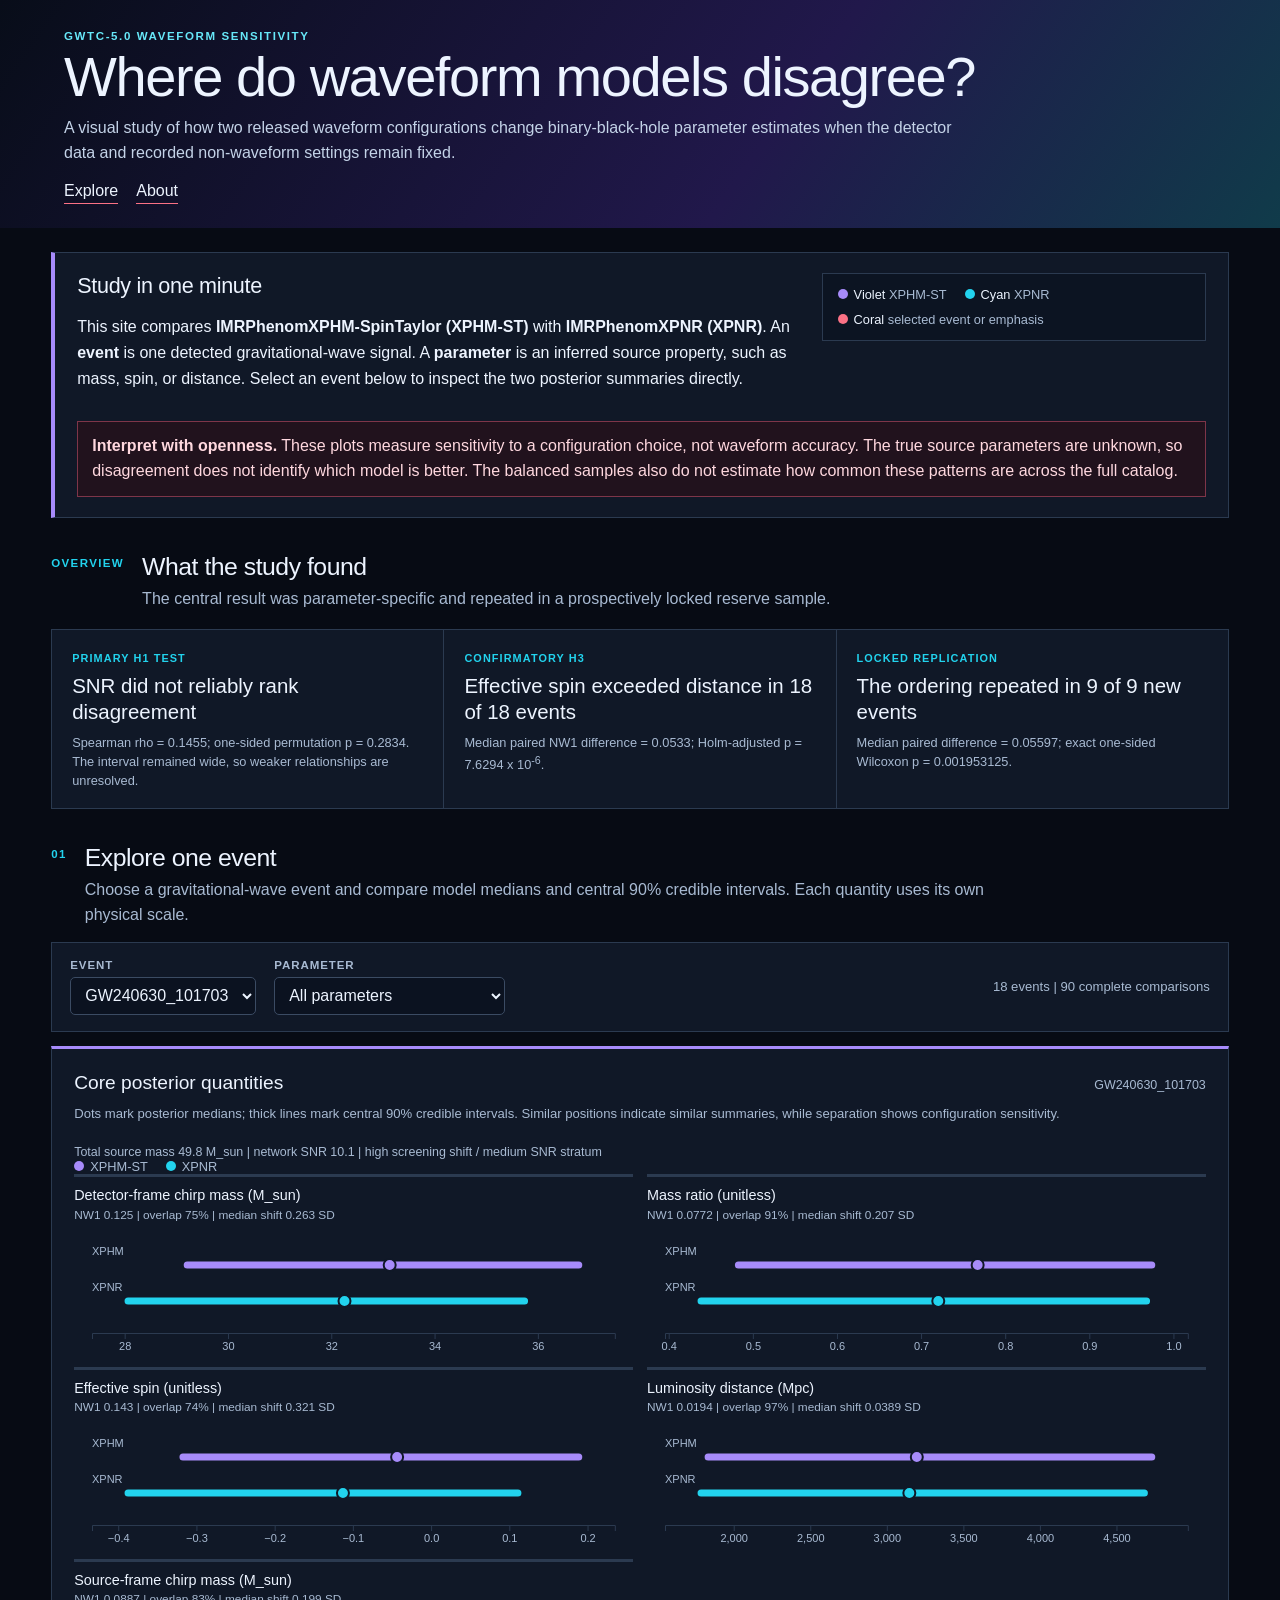
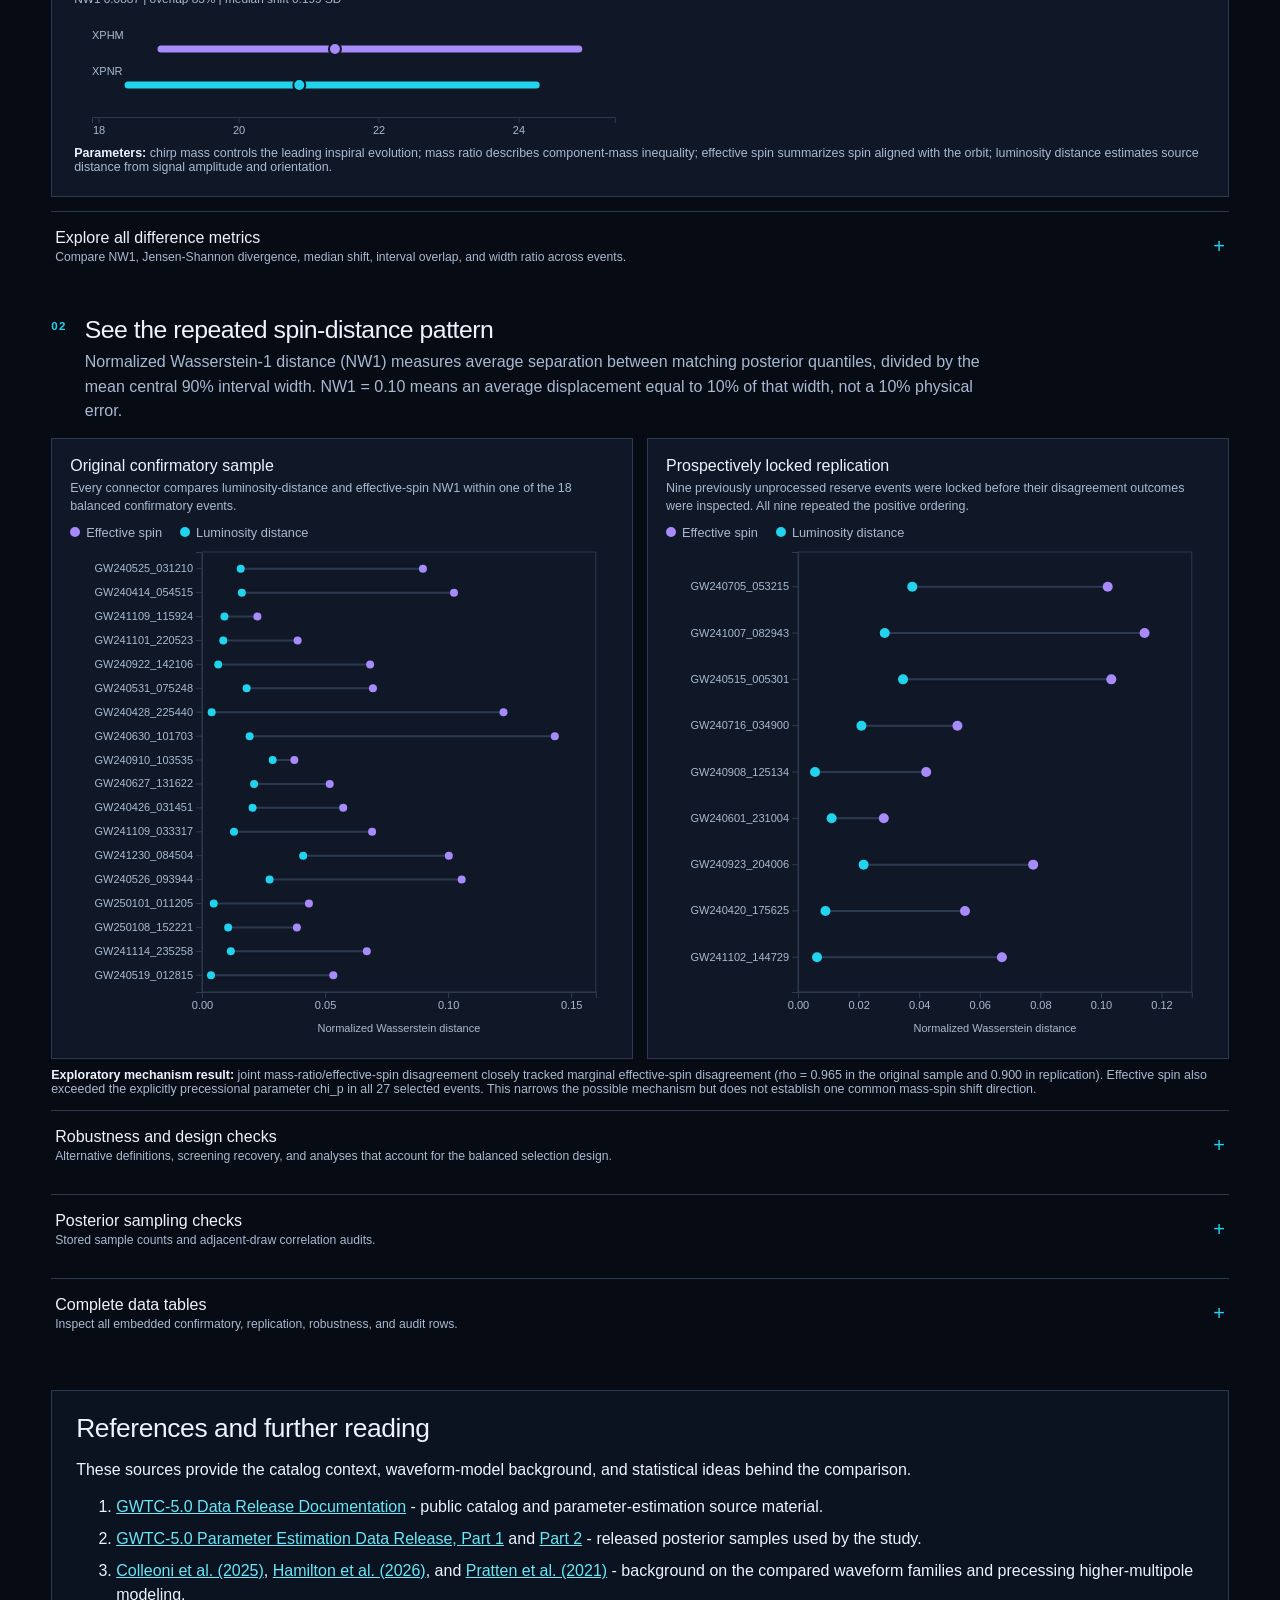
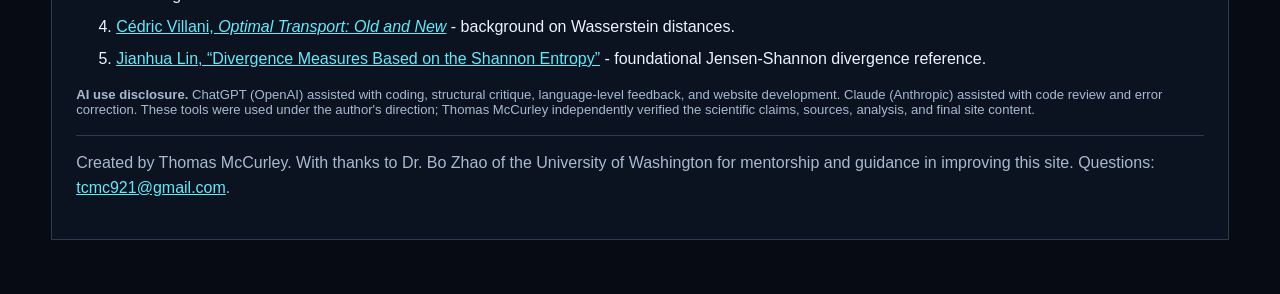
==== commit 30b160af: "Refactor code structure for improved readability and maintainability" ====
--- a/index.html
+++ b/index.html
@@ -3,6 +3,7 @@
 <head>
   <meta charset="utf-8">
   <meta name="viewport" content="width=device-width, initial-scale=1">
+  <meta name="description" content="Interactive comparison of XPHM-SpinTaylor and XPNR posterior sensitivity across selected GWTC-5.0 binary-black-hole events.">
   <title>Waveform model comparison - GWTC-5.0</title>
   <script>
 // https://d3js.org v7.9.0 Copyright 2010-2023 Mike Bostock
@@ -24,42 +25,28 @@
     #eventChart rect{animation:bar-rise .38s cubic-bezier(.2,.7,.2,1) both;transform-box:fill-box;transform-origin:center bottom}#heatmap rect.metric-cell{animation:cell-settle .3s ease-out both;transform-box:fill-box;transform-origin:center}.quantity svg>line{animation:interval-open .4s cubic-bezier(.2,.7,.2,1) both;transform-box:fill-box;transform-origin:center}.data-chart circle{transition:r .14s ease,opacity .14s ease}.data-chart circle:hover{r:5px;opacity:1}
     @keyframes bar-rise{from{transform:scaleY(.05);opacity:.45}to{transform:scaleY(1);opacity:1}}@keyframes cell-settle{from{transform:scale(.9);opacity:.35}to{transform:scale(1);opacity:1}}@keyframes interval-open{from{transform:scaleX(.08);opacity:.5}to{transform:scaleX(1);opacity:1}}@keyframes soft-enter{from{transform:translateY(5px);opacity:.45}to{transform:translateY(0);opacity:1}}
     .welcome{background:var(--panel);border-left:5px solid var(--xphm);padding:22px 24px;margin-bottom:20px;box-shadow:var(--shadow)}.welcome h2,.references h2{font-family:var(--font-sans);font-size:1.65rem;font-weight:500;letter-spacing:-.015em;margin:0 0 8px}.welcome p{max-width:1000px;line-height:1.6}.welcome-grid{display:grid;grid-template-columns:repeat(3,minmax(0,1fr));gap:18px;margin-top:18px}.welcome-grid h3{font-size:.9rem;margin:0 0 5px}.welcome-grid p{font-size:.82rem;color:var(--muted);margin:0}.caution{background:#21121d;border:1px solid #7e3549;padding:14px 16px;margin:18px 0;color:#ffd8df;line-height:1.55}.chart-description{font-size:.82rem;color:var(--muted);line-height:1.5;margin:0 0 12px;max-width:1000px}.archive{margin-top:28px}.archive>h2{font-family:var(--font-sans);font-size:1.8rem;font-weight:500;letter-spacing:-.015em;margin:0 0 6px}.section-description{color:var(--muted);line-height:1.55;margin:0 0 14px}.figure-grid{display:grid;grid-template-columns:repeat(2,minmax(0,1fr));gap:18px}.archive-panel{padding:18px;min-width:0}.archive-panel h3{font-size:.95rem;font-weight:500;margin:0}.archive-panel .sub{font-size:.78rem;color:var(--muted);line-height:1.45;margin:4px 0 10px}.data-chart{min-height:260px}.table-panel{margin-top:18px}.table-wrap{overflow:auto;max-height:620px;border-top:1px solid var(--line)}table{width:100%;border-collapse:collapse;font-size:.78rem}th,td{padding:8px 10px;text-align:left;border-bottom:1px solid var(--line);white-space:nowrap}tbody tr:hover{background:#15233a}th{position:sticky;top:0;background:#111c2d;font-weight:500;z-index:1}td{font-variant-numeric:tabular-nums}.table-meta{font-size:.78rem;color:var(--muted);margin-left:auto}.references{margin-top:28px;padding:22px 24px;background:var(--panel);border:1px solid var(--line)}.references li{margin:8px 0;line-height:1.5}.references a{color:#67e8f9}.references .credit{border-top:1px solid var(--line);margin-top:18px;padding-top:15px;color:var(--muted)}
-    @media(max-width:820px){.grid,.figure-grid,.quantity-grid,.welcome-grid{grid-template-columns:1fr}.wide{grid-column:auto}header{padding-top:30px}}@media(prefers-reduced-motion:reduce){.tooltip,.data-chart circle{transition:none}#eventChart rect,#heatmap rect.metric-cell,.quantity,.quantity svg>line{animation:none}}
+    header{padding:30px clamp(20px,5vw,72px) 24px}header>*{max-width:1180px;margin-left:auto;margin-right:auto}header h1{margin-top:.35rem;margin-bottom:.45rem}.site-nav{margin-top:16px}
+    main{max-width:1360px}.welcome{border:1px solid var(--line);border-left:4px solid var(--xphm);box-shadow:none;padding:20px 22px}.welcome-top{display:grid;grid-template-columns:minmax(0,1.5fr) minmax(280px,.8fr);gap:24px;align-items:start}.welcome h2{font-size:1.35rem}.model-key{display:flex;flex-wrap:wrap;gap:10px 18px;align-items:center;padding:13px 15px;background:#0c1422;border:1px solid var(--line);font-size:.8rem;color:var(--muted)}.model-key strong{color:var(--ink);font-weight:500}.caution{margin:14px 0 0;padding:12px 14px}.section-block{margin-top:34px}.section-heading{display:flex;gap:18px;align-items:start;margin:0 0 14px}.section-number{color:var(--xpnr);font-size:.72rem;font-weight:700;letter-spacing:.12em;padding-top:5px}.section-copy h2{font-size:1.55rem;letter-spacing:-.02em}.section-copy p{color:var(--muted);line-height:1.55;margin:5px 0 0;max-width:900px}.takeaway-grid{display:grid;grid-template-columns:repeat(3,minmax(0,1fr));gap:1px;background:var(--line);border:1px solid var(--line);margin:18px 0 6px}.takeaway{background:var(--panel);padding:18px 20px;min-height:150px}.takeaway-label{font-size:.68rem;text-transform:uppercase;letter-spacing:.1em;color:var(--xpnr);font-weight:700}.takeaway strong{display:block;font-size:1.28rem;line-height:1.25;margin:7px 0 8px;font-weight:500}.takeaway p{color:var(--muted);font-size:.8rem;line-height:1.5;margin:0}.toolbar,.panel,.archive-panel{box-shadow:none}.toolbar{border-color:var(--line);margin-bottom:14px}.grid{display:block}.panel{margin-bottom:14px}.primary-panel{border-top:3px solid var(--xphm);padding:22px}.primary-panel .panel-head h2{font-size:1.2rem}.reading-note{font-size:.78rem;color:var(--muted);margin-top:9px}.reading-note strong{color:var(--ink)}details.disclosure{border-top:1px solid var(--line);margin-top:14px}details.disclosure>summary{cursor:pointer;list-style:none;padding:17px 4px;font-weight:500;color:var(--ink);display:flex;align-items:center;justify-content:space-between;gap:18px}details.disclosure>summary::-webkit-details-marker{display:none}details.disclosure>summary::after{content:'+';color:var(--xpnr);font-size:1.25rem;font-weight:400}details.disclosure[open]>summary::after{content:'-'}details.disclosure>summary span{display:block;color:var(--muted);font-size:.76rem;font-weight:400;margin-top:3px}.details-body{padding:0 0 18px}.archive{margin-top:34px}.archive>h2{font-size:1.55rem}.figure-grid{gap:14px}.archive-panel{border:1px solid var(--line);background:var(--panel)}.archive-panel h3{font-size:1rem}.table-panel{margin-top:0}.references{box-shadow:none;margin-top:42px;background:#0b1220}.references .credit{line-height:1.55}.references .disclosure-copy{color:var(--muted);font-size:.82rem}.data-chart{min-height:280px}#h3EventsChart,#replicationChart{min-height:500px}
+    @media(max-width:820px){.grid,.figure-grid,.quantity-grid,.welcome-grid,.welcome-top,.takeaway-grid{grid-template-columns:1fr}.wide{grid-column:auto}header{padding-top:26px}.takeaway{min-height:0}.section-heading{gap:11px}.model-key{gap:9px 14px}}@media(prefers-reduced-motion:reduce){.tooltip,.data-chart circle{transition:none}#eventChart rect,#heatmap rect.metric-cell,.quantity,.quantity svg>line{animation:none}}
   </style>
 </head>
 <body>
-  <header><div class="eyebrow">GWTC-5.0 - posterior diagnostics</div><h1>Where do waveform models disagree?</h1><p>An interactive comparison of how two gravitational-waveform models estimate black-hole binary properties. Explore where the results agree, where they shift, and how strongly those differences depend on the event and physical quantity.</p><nav class="site-nav" aria-label="Site navigation"><a href="index.html" aria-current="page">Explore</a><a href="about.html">About</a></nav></header>
+  <header><div class="eyebrow">GWTC-5.0 waveform sensitivity</div><h1>Where do waveform models disagree?</h1><p>A visual study of how two released waveform configurations change binary-black-hole parameter estimates when the detector data and recorded non-waveform settings remain fixed.</p><nav class="site-nav" aria-label="Site navigation"><a href="index.html" aria-current="page">Explore</a><a href="about.html">About</a></nav></header>
   <main>
-    <section class="welcome" aria-labelledby="welcomeTitle"><h2 id="welcomeTitle">Welcome</h2><p>This site compares parameter estimates produced with <strong>IMRPhenomXPHM-SpinTaylor</strong> and <strong>IMRPhenomXPNR</strong> for 18 binary-black-hole signals in the GWTC-5.0 catalog. It is designed to help readers see whether conclusions about a source change when the waveform configuration changes.</p><div class="welcome-grid"><div><h3>How to use the site</h3><p>Choose an event and, optionally, a parameter. The coral bar follows your selected event through the charts. Hover over marks for exact values.</p></div><div><h3>What “event” means</h3><p>An event is one detected gravitational-wave signal, named by its date and UTC time; for example, GW240525_031210.</p></div><div><h3>What “parameter” means</h3><p>A parameter is a source property inferred from the signal, such as chirp mass, mass ratio, effective spin, or luminosity distance.</p></div></div><div class="caution"><strong>Interpret with openness.</strong> This is an active scientific question. A visible model difference is evidence of sensitivity, not by itself proof that one model is correct, that another is wrong, or that every future event will behave similarly. Sampling variation, event selection, prior assumptions, and waveform physics all matter.</div></section>
-    <section class="toolbar" aria-label="Visualization controls">
-      <div class="field"><label for="eventSelect">Event</label><select id="eventSelect" disabled><option>Load results first</option></select></div>
-      <div class="field"><label for="parameterSelect">Parameter</label><select id="parameterSelect" disabled><option>All parameters</option></select></div>
-      <span id="status" class="status" role="status">Loading confirmatory results...</span>
+    <section class="welcome" aria-labelledby="welcomeTitle"><div class="welcome-top"><div><h2 id="welcomeTitle">Study in one minute</h2><p>This site compares <strong>IMRPhenomXPHM-SpinTaylor (XPHM-ST)</strong> with <strong>IMRPhenomXPNR (XPNR)</strong>. An <strong>event</strong> is one detected gravitational-wave signal. A <strong>parameter</strong> is an inferred source property, such as mass, spin, or distance. Select an event below to inspect the two posterior summaries directly.</p></div><div class="model-key" aria-label="Color key"><span><i class="swatch xphm"></i><strong>Violet</strong> XPHM-ST</span><span><i class="swatch xpnr"></i><strong>Cyan</strong> XPNR</span><span><i class="swatch selected-event"></i><strong>Coral</strong> selected event or emphasis</span></div></div><div class="caution"><strong>Interpret with openness.</strong> These plots measure sensitivity to a configuration choice, not waveform accuracy. The true source parameters are unknown, so disagreement does not identify which model is better. The balanced samples also do not estimate how common these patterns are across the full catalog.</div></section>
+
+    <section class="section-block" aria-labelledby="findingsTitle"><div class="section-heading"><span class="section-number">OVERVIEW</span><div class="section-copy"><h2 id="findingsTitle">What the study found</h2><p>The central result was parameter-specific and repeated in a prospectively locked reserve sample.</p></div></div><div class="takeaway-grid"><article class="takeaway"><span class="takeaway-label">Primary H1 test</span><strong>SNR did not reliably rank disagreement</strong><p>Spearman rho = 0.1455; one-sided permutation p = 0.2834. The interval remained wide, so weaker relationships are unresolved.</p></article><article class="takeaway"><span class="takeaway-label">Confirmatory H3</span><strong>Effective spin exceeded distance in 18 of 18 events</strong><p>Median paired NW1 difference = 0.0533; Holm-adjusted p = 7.6294 x 10<sup>-6</sup>.</p></article><article class="takeaway"><span class="takeaway-label">Locked replication</span><strong>The ordering repeated in 9 of 9 new events</strong><p>Median paired difference = 0.05597; exact one-sided Wilcoxon p = 0.001953125.</p></article></div></section>
+
+    <section class="section-block" aria-labelledby="exploreTitle"><div class="section-heading"><span class="section-number">01</span><div class="section-copy"><h2 id="exploreTitle">Explore one event</h2><p>Choose a gravitational-wave event and compare model medians and central 90% credible intervals. Each quantity uses its own physical scale.</p></div></div><section class="toolbar" aria-label="Visualization controls"><div class="field"><label for="eventSelect">Event</label><select id="eventSelect" disabled><option>Load results first</option></select></div><div class="field"><label for="parameterSelect">Parameter</label><select id="parameterSelect" disabled><option>All parameters</option></select></div><span id="status" class="status" role="status">Loading confirmatory results...</span></section><div id="empty" class="empty"><strong>Confirmatory results are not available yet</strong><span>Start with <code>python launch_dashboard.py</code> to calculate and load them automatically.</span></div><section id="dashboard" class="grid" hidden><article class="panel wide primary-panel"><div class="panel-head"><h2>Core posterior quantities</h2><span id="selectionLabel"></span></div><p class="chart-description">Dots mark posterior medians; thick lines mark central 90% credible intervals. Similar positions indicate similar summaries, while separation shows configuration sensitivity.</p><div id="eventContext" class="metric-note"></div><div class="legend"><span><i class="swatch xphm"></i>XPHM-ST</span><span><i class="swatch xpnr"></i>XPNR</span></div><div id="coreComparison" class="quantity-grid" aria-label="Core posterior quantities compared on separate scales"></div><div class="reading-note"><strong>Parameters:</strong> chirp mass controls the leading inspiral evolution; mass ratio describes component-mass inequality; effective spin summarizes spin aligned with the orbit; luminosity distance estimates source distance from signal amplitude and orientation.</div></article><details class="disclosure"><summary><div>Explore all difference metrics<span>Compare NW1, Jensen-Shannon divergence, median shift, interval overlap, and width ratio across events.</span></div></summary><div class="details-body"><article class="panel wide"><div class="panel-head"><h2>Difference metrics by event</h2><span>Median across visible parameters; select any bar to change event</span></div><p class="chart-description">Higher NW1, Jensen-Shannon divergence, and standardized median shift indicate more disagreement. Lower interval overlap indicates less shared uncertainty. Width-ratio sign shows which model produced the wider interval.</p><div class="event-key" aria-label="Bar color legend"><span><i class="swatch selected-event"></i><strong id="selectedEventKey">Selected event</strong></span><span><i class="swatch other-events"></i>Other events</span></div><svg id="eventChart" role="img" aria-label="All five model-difference metrics by event"></svg></article><article class="panel wide"><div class="panel-head"><h2>Complete metric profile</h2><span>All parameters and metrics for the selected event</span></div><p class="chart-description">Read across a row to see how one inferred quantity responds to waveform choice. Stronger color indicates greater disagreement after each metric is placed on a meaningful display scale.</p><svg id="heatmap" role="img" aria-label="Matrix of all model difference metrics by parameter"></svg></article></div></details></section></section>
+
+    <section class="archive section-block" aria-labelledby="evidenceTitle"><div class="section-heading"><span class="section-number">02</span><div class="section-copy"><h2 id="evidenceTitle">See the repeated spin-distance pattern</h2><p>Normalized Wasserstein-1 distance (NW1) measures average separation between matching posterior quantiles, divided by the mean central 90% interval width. NW1 = 0.10 means an average displacement equal to 10% of that width, not a 10% physical error.</p></div></div><div class="figure-grid"><article class="archive-panel"><h3>Original confirmatory sample</h3><div class="sub">Every connector compares luminosity-distance and effective-spin NW1 within one of the 18 balanced confirmatory events.</div><div class="legend"><span><i class="swatch xphm"></i>Effective spin</span><span><i class="swatch xpnr"></i>Luminosity distance</span></div><svg id="h3EventsChart" class="data-chart" role="img" aria-label="Effective-spin and luminosity-distance NW1 for 18 confirmatory events"></svg></article><article class="archive-panel"><h3>Prospectively locked replication</h3><div class="sub">Nine previously unprocessed reserve events were locked before their disagreement outcomes were inspected. All nine repeated the positive ordering.</div><div class="legend"><span><i class="swatch xphm"></i>Effective spin</span><span><i class="swatch xpnr"></i>Luminosity distance</span></div><svg id="replicationChart" class="data-chart" role="img" aria-label="Effective-spin and luminosity-distance NW1 for nine locked replication events"></svg></article></div><p class="reading-note"><strong>Exploratory mechanism result:</strong> joint mass-ratio/effective-spin disagreement closely tracked marginal effective-spin disagreement (rho = 0.965 in the original sample and 0.900 in replication). Effective spin also exceeded the explicitly precessional parameter chi_p in all 27 selected events. This narrows the possible mechanism but does not establish one common mass-spin shift direction.</p>
+
+      <details class="disclosure"><summary><div>Robustness and design checks<span>Alternative definitions, screening recovery, and analyses that account for the balanced selection design.</span></div></summary><div class="details-body"><div class="figure-grid"><article class="archive-panel"><h3>Parameterization robustness</h3><div class="sub">Tests whether the spin-versus-distance conclusion changes under six reasonable metric definitions. A log horizontal scale keeps both small differences and the larger split-reference ratio visible.</div><svg id="h3SummaryChart" class="data-chart" role="img" aria-label="H3 parameterization robustness"></svg></article><article class="archive-panel"><h3>Screening recovery</h3><div class="sub">Shows how many high-sensitivity events are recovered as progressively more catalog events are retained by the inexpensive screening rule.</div><svg id="screeningChart" class="data-chart" role="img" aria-label="Screening recovery curve"></svg></article><article class="archive-panel"><h3>Design-aware sensitivity</h3><div class="sub">Summarizes association estimates after accounting for stratified event selection. Lines are 95% intervals where available.</div><svg id="designChart" class="data-chart" role="img" aria-label="Design-aware sensitivity estimates"></svg></article></div></div></details>
+      <details class="disclosure"><summary><div>Posterior sampling checks<span>Stored sample counts and adjacent-draw correlation audits.</span></div></summary><div class="details-body"><div class="figure-grid"><article class="archive-panel"><h3>Posterior sample counts</h3><div class="sub">Compares retained posterior draws for each model. Similar coverage helps rule out sample-count imbalance as a simple explanation.</div><svg id="sampleChart" class="data-chart" role="img" aria-label="Posterior sample count distribution"></svg></article><article class="archive-panel"><h3>Sampling diagnostics</h3><div class="sub">Lag-1 correlation measures similarity between neighboring stored draws. Values near zero indicate weak serial dependence; this audit does not replace sampler convergence diagnostics.</div><svg id="auditChart" class="data-chart" role="img" aria-label="Posterior lag-one correlation distribution"></svg></article></div></div></details>
+      <details class="disclosure"><summary><div>Complete data tables<span>Inspect all embedded confirmatory, replication, robustness, and audit rows.</span></div></summary><div class="details-body"><article class="archive-panel table-panel"><div class="panel-head"><h2>Complete data tables</h2><span id="tableMeta" class="table-meta"></span></div><p class="chart-description">Choose a dataset to replace the table below. An em dash means the source analysis did not define that field for that row.</p><div class="field" style="max-width:420px;margin-bottom:14px"><label for="tableSelect">Dataset</label><select id="tableSelect"></select></div><div class="table-wrap"><table id="dataTable"><thead></thead><tbody></tbody></table></div></article></div></details>
     </section>
-    <div id="empty" class="empty"><strong>Confirmatory results are not available yet</strong><span>Start with <code>python launch_dashboard.py</code> to calculate and load them automatically.</span></div>
-    <section id="dashboard" class="grid" hidden>
-      <article class="panel wide"><div class="panel-head"><h2>All difference metrics by event</h2><span>Median across visible parameters; click any bar to select an event</span></div><p class="chart-description">Each row measures model disagreement in a different way. Taller NW1, Jensen-Shannon, and standardized-shift bars indicate larger differences. Lower interval overlap indicates less shared uncertainty, while the sign of the log-width ratio shows which model produced the wider interval.</p><div class="event-key" aria-label="Bar color legend"><span><i class="swatch selected-event"></i><strong id="selectedEventKey">Selected event</strong></span><span><i class="swatch other-events"></i>Other events</span></div><svg id="eventChart" role="img" aria-label="All five model-difference metrics by event"></svg></article>
-      <article class="panel"><div class="panel-head"><h2>Complete metric profile</h2><span>All parameters and metrics for the selected event</span></div><p class="chart-description">Read across a row to see how sensitive one physical quantity is to waveform choice. Darker cells represent stronger disagreement; exact values remain visible in each cell and on hover.</p><svg id="heatmap" role="img" aria-label="Matrix of all model difference metrics by parameter"></svg></article>
-      <article class="panel"><div class="panel-head"><h2>Core quantities</h2><span id="selectionLabel"></span></div><p class="chart-description">This is the most direct model-to-model view. Each mini-chart uses the quantity's own scale and compares posterior medians (dots) and central 90% credible intervals (thick lines).</p><div id="eventContext" class="metric-note"></div><div class="legend"><span><i class="swatch xphm"></i>XPHM-SpinTaylor</span><span><i class="swatch xpnr"></i>XPNR</span></div><div id="coreComparison" class="quantity-grid" aria-label="Core posterior quantities compared on separate scales"></div><div class="metric-note">Chirp mass captures the binary's leading mass scale; mass ratio describes how unequal the components are; effective spin summarizes spin along the orbit; luminosity distance estimates how far away the source is.</div></article>
-    </section>
-    <section class="archive" aria-labelledby="figureArchiveTitle">
-      <h2 id="figureArchiveTitle">Results at a glance</h2><p class="section-description">These secondary views test whether the central patterns persist under alternative definitions and whether the posterior samples are numerically well behaved.</p>
-      <div class="figure-grid">
-        <article class="archive-panel"><h3>H3 across events</h3><div class="sub">Each horizontal pair compares effective-spin sensitivity with luminosity-distance sensitivity for one event. A dot farther right means greater waveform-model sensitivity.</div><div class="legend"><span><i class="swatch xphm"></i>Effective spin</span><span><i class="swatch xpnr"></i>Luminosity distance</span></div><svg id="h3EventsChart" class="data-chart" role="img" aria-label="Paired H3 event results"></svg></article>
-        <article class="archive-panel"><h3>Parameterization robustness</h3><div class="sub">Shows whether the spin-versus-distance conclusion changes under six reasonable metric definitions. The logarithmic horizontal scale keeps both small differences and the larger split-reference ratio visible.</div><svg id="h3SummaryChart" class="data-chart" role="img" aria-label="H3 parameterization robustness"></svg></article>
-        <article class="archive-panel"><h3>Screening recovery</h3><div class="sub">Shows how many high-sensitivity events are recovered as progressively more catalog events are retained by the inexpensive screening rule.</div><svg id="screeningChart" class="data-chart" role="img" aria-label="Screening recovery curve"></svg></article>
-        <article class="archive-panel"><h3>Design-aware sensitivity</h3><div class="sub">Summarizes association estimates after accounting for the stratified event-selection design. Lines are 95% intervals where available.</div><svg id="designChart" class="data-chart" role="img" aria-label="Design-aware sensitivity estimates"></svg></article>
-        <article class="archive-panel"><h3>Posterior sample counts</h3><div class="sub">Compares how many posterior draws were retained for each model. Similar coverage helps rule out sample-count imbalance as a simple explanation.</div><svg id="sampleChart" class="data-chart" role="img" aria-label="Posterior sample count distribution"></svg></article>
-        <article class="archive-panel"><h3>Sampling diagnostics</h3><div class="sub">Lag-1 correlation measures similarity between neighboring stored draws. Values near zero indicate weak serial dependence.</div><svg id="auditChart" class="data-chart" role="img" aria-label="Posterior lag-one correlation distribution"></svg></article>
-      </div>
-      <article class="archive-panel table-panel">
-        <div class="panel-head"><h2>Complete data tables</h2><span id="tableMeta" class="table-meta"></span></div>
-        <p class="chart-description">Choose a dataset to replace the table below. An em dash means the source analysis did not define that field for the row—for example, a confidence interval is available for the bootstrap estimate but not for every permutation result.</p>
-        <div class="field" style="max-width:420px;margin-bottom:14px"><label for="tableSelect">Dataset</label><select id="tableSelect"></select></div>
-        <div class="table-wrap"><table id="dataTable"><thead></thead><tbody></tbody></table></div>
-      </article>
-    </section>
-    <section class="references" aria-labelledby="referencesTitle"><h2 id="referencesTitle">References and further reading</h2><p>These sources provide the catalog context, public data, and statistical ideas behind the comparison.</p><ol><li><a href="https://arxiv.org/abs/2605.27223">GWTC-5.0: An Introduction to Version 5.0 of the Gravitational-Wave Transient Catalog</a> - an accessible overview of the catalog and its scientific setting.</li><li><a href="https://arxiv.org/abs/2605.27224">GWTC-5.0: Methods for Identifying and Characterizing Gravitational-wave Transients</a> - details of the detection and characterization methods.</li><li><a href="https://gwosc.org/GWTC-5.0/">GWTC-5.0 Data Release Documentation</a> - the public catalog and parameter-estimation data used as the source material.</li><li><a href="https://link.springer.com/book/10.1007/978-3-540-71050-9">Cédric Villani, <em>Optimal Transport: Old and New</em></a> - background on Wasserstein distances.</li><li><a href="https://doi.org/10.1109/18.61115">Jianhua Lin, “Divergence Measures Based on the Shannon Entropy”</a> - the foundational Jensen-Shannon divergence reference.</li></ol><p class="credit">Created by Thomas McCurley. Generative AI tools assisted with coding, debugging, data-presentation design, and website development under the author's direction; responsibility for the site's content and interpretation remains with the author. With thanks to Dr. Bo Zhao of the University of Washington for guidance in improving this site. Questions: <a href="mailto:tcmc921@gmail.com">tcmc921@gmail.com</a>.</p></section>
+
+    <section class="references" aria-labelledby="referencesTitle"><h2 id="referencesTitle">References and further reading</h2><p>These sources provide the catalog context, waveform-model background, and statistical ideas behind the comparison.</p><ol><li><a href="https://gwosc.org/GWTC-5.0/">GWTC-5.0 Data Release Documentation</a> - public catalog and parameter-estimation source material.</li><li><a href="https://doi.org/10.5281/zenodo.20348005">GWTC-5.0 Parameter Estimation Data Release, Part 1</a> and <a href="https://doi.org/10.5281/zenodo.20348006">Part 2</a> - released posterior samples used by the study.</li><li><a href="https://doi.org/10.1103/PhysRevD.111.104019">Colleoni et al. (2025)</a>, <a href="https://doi.org/10.1103/kxsf-23rr">Hamilton et al. (2026)</a>, and <a href="https://doi.org/10.1103/PhysRevD.103.104056">Pratten et al. (2021)</a> - background on the compared waveform families and precessing higher-multipole modeling.</li><li><a href="https://link.springer.com/book/10.1007/978-3-540-71050-9">Cédric Villani, <em>Optimal Transport: Old and New</em></a> - background on Wasserstein distances.</li><li><a href="https://doi.org/10.1109/18.61115">Jianhua Lin, “Divergence Measures Based on the Shannon Entropy”</a> - foundational Jensen-Shannon divergence reference.</li></ol><p class="disclosure-copy"><strong>AI use disclosure.</strong> ChatGPT (OpenAI) assisted with coding, structural critique, language-level feedback, and website development. Claude (Anthropic) assisted with code review and error correction. These tools were used under the author's direction; Thomas McCurley independently verified the scientific claims, sources, analysis, and final site content.</p><p class="credit">Created by Thomas McCurley. With thanks to Dr. Bo Zhao of the University of Washington for mentorship and guidance in improving this site. Questions: <a href="mailto:tcmc921@gmail.com">tcmc921@gmail.com</a>.</p></section>
   </main><div id="tooltip" class="tooltip" role="tooltip"></div>
   <script>
 window.GWTC5_WAVEFORM_DATA = [{"event":"GW240525_031210","parameter":"chirp_mass","xphm_sample_count":"19070","xpnr_sample_count":"19199","xphm_median":"38.27423212876049","xpnr_median":"37.73474298771531","xphm_lower_90":"33.110153173214975","xphm_upper_90":"44.025098491689256","xpnr_lower_90":"32.82466561040321","xpnr_upper_90":"43.79525224804363","xphm_width_90":"10.914945318474281","xpnr_width_90":"10.970586637640423","average_width_90":"10.942765978057352","wasserstein_1":"0.4978641789257606","normalized_wasserstein_1":"0.04549710556947737","js_divergence_bits":"0.007265906446321326","standardized_median_displacement":"0.10520527964645066","interval_overlap_90":"0.9539898312931794","log_width_ratio":"-0.005084769167224704","xphm_split_NW1_p95":"0.011229897194632795","xpnr_split_NW1_p95":"0.01158767722227664","pair_noise_threshold_NW1":"0.01158767722227664","NW1_above_noise":"True"},{"event":"GW240525_031210","parameter":"mass_ratio","xphm_sample_count":"19070","xpnr_sample_count":"19199","xphm_median":"0.7079642651852445","xpnr_median":"0.7159521199549128","xphm_lower_90":"0.3751076707728193","xphm_upper_90":"0.9680165212053237","xpnr_lower_90":"0.3808145967504091","xpnr_upper_90":"0.9697837602872968","xphm_width_90":"0.5929088504325044","xpnr_width_90":"0.5889691635368878","average_width_90":"0.590939006984696","wasserstein_1":"0.00639862126311772","normalized_wasserstein_1":"0.010827887798043816","js_divergence_bits":"0.001060312364787176","standardized_median_displacement":"0.03083280897156456","interval_overlap_90":"0.9874315359380511","log_width_ratio":"0.006666849609306032","xphm_split_NW1_p95":"0.009484079354809447","xpnr_split_NW1_p95":"0.00888586668307748","pair_noise_threshold_NW1":"0.009484079354809447","NW1_above_noise":"True"},{"event":"GW240525_031210","parameter":"chi_eff","xphm_sample_count":"19070","xpnr_sample_count":"19199","xphm_median":"0.16618443128653876","xpnr_median":"0.11821176597434546","xphm_lower_90":"-0.09271060081792541","xphm_upper_90":"0.41753853587347695","xpnr_lower_90":"-0.1308057840913254","xpnr_upper_90":"0.36976487314098716","xphm_width_90":"0.5102491366914024","xpnr_width_90":"0.5005706572323125","average_width_90":"0.5054098969618575","wasserstein_1":"0.04536316533852557","normalized_wasserstein_1":"0.08975519793184633","js_divergence_bits":"0.01667931595843851","standardized_median_displacement":"0.2188844900417469","interval_overlap_90":"0.8434034184736305","log_width_ratio":"0.019150347673347688","xphm_split_NW1_p95":"0.008937880163024516","xpnr_split_NW1_p95":"0.010416726846544112","pair_noise_threshold_NW1":"0.010416726846544112","NW1_above_noise":"True"},{"event":"GW240525_031210","parameter":"luminosity_distance","xphm_sample_count":"19070","xpnr_sample_count":"19199","xphm_median":"4541.152850552795","xpnr_median":"4456.177585381532","xphm_lower_90":"2357.592571403141","xphm_upper_90":"7560.238779714528","xpnr_lower_90":"2311.173773738329","xpnr_upper_90":"7458.613447009242","xphm_width_90":"5202.646208311387","xpnr_width_90":"5147.439673270913","average_width_90":"5175.042940791151","wasserstein_1":"81.37992406915455","normalized_wasserstein_1":"0.01572545870638","js_divergence_bits":"0.0014816050042229779","standardized_median_displacement":"0.03736153529903943","interval_overlap_90":"0.9717960950756857","log_width_ratio":"0.0106679421284124","xphm_split_NW1_p95":"0.009149935680188476","xpnr_split_NW1_p95":"0.010107952677310033","pair_noise_threshold_NW1":"0.010107952677310033","NW1_above_noise":"True"},{"event":"GW240525_031210","parameter":"chirp_mass_source","xphm_sample_count":"19070","xpnr_sample_count":"19199","xphm_median":"22.141777788054387","xpnr_median":"21.981142253505876","xphm_lower_90":"18.311599072011877","xphm_upper_90":"27.345277968989613","xpnr_lower_90":"18.2279644787818","xpnr_upper_90":"27.153800400341947","xphm_width_90":"9.033678896977737","xpnr_width_90":"8.925835921560147","average_width_90":"8.979757409268942","wasserstein_1":"0.15069326914956974","normalized_wasserstein_1":"0.016781440999065693","js_divergence_bits":"0.0015894471912093764","standardized_median_displacement":"0.040828387150892785","interval_overlap_90":"0.9698253041125305","log_width_ratio":"0.012009708805024276","xphm_split_NW1_p95":"0.00906474646175109","xpnr_split_NW1_p95":"0.00928563343498886","pair_noise_threshold_NW1":"0.00928563343498886","NW1_above_noise":"True"},{"event":"GW240414_054515","parameter":"chirp_mass","xphm_sample_count":"14167","xpnr_sample_count":"13285","xphm_median":"35.004693023168976","xpnr_median":"34.501187240466486","xphm_lower_90":"31.164346545457732","xphm_upper_90":"39.55058110001243","xpnr_lower_90":"30.735992902031413","xpnr_upper_90":"39.15275915525965","xphm_width_90":"8.386234554554697","xpnr_width_90":"8.41676625322824","average_width_90":"8.401500403891468","wasserstein_1":"0.5065978437685984","normalized_wasserstein_1":"0.060298496627334414","js_divergence_bits":"0.010721032287939388","standardized_median_displacement":"0.1297465767802313","interval_overlap_90":"0.906271788355543","log_width_ratio":"-0.0036340809149888534","xphm_split_NW1_p95":"0.011741508218295294","xpnr_split_NW1_p95":"0.01225072978808913","pair_noise_threshold_NW1":"0.01225072978808913","NW1_above_noise":"True"},{"event":"GW240414_054515","parameter":"mass_ratio","xphm_sample_count":"14167","xpnr_sample_count":"13285","xphm_median":"0.6782444922376605","xpnr_median":"0.6530814407388824","xphm_lower_90":"0.3591844329526634","xphm_upper_90":"0.9628530103956623","xpnr_lower_90":"0.3414330116197392","xpnr_upper_90":"0.9599361691976336","xphm_width_90":"0.6036685774429988","xpnr_width_90":"0.6185031575778943","average_width_90":"0.6110858675104466","wasserstein_1":"0.01882889386564875","normalized_wasserstein_1":"0.030812190015713083","js_divergence_bits":"0.004333284516098235","standardized_median_displacement":"0.09292436415248066","interval_overlap_90":"0.9667402681412485","log_width_ratio":"-0.02427696254430517","xphm_split_NW1_p95":"0.010311305828636975","xpnr_split_NW1_p95":"0.011013875539626808","pair_noise_threshold_NW1":"0.011013875539626808","NW1_above_noise":"True"},{"event":"GW240414_054515","parameter":"chi_eff","xphm_sample_count":"14167","xpnr_sample_count":"13285","xphm_median":"0.029907255213019377","xpnr_median":"-0.007431170396127879","xphm_lower_90":"-0.18233998782458516","xphm_upper_90":"0.24776353250119917","xpnr_lower_90":"-0.22724321211698334","xpnr_upper_90":"0.19533525069656982","xphm_width_90":"0.43010352032578436","xpnr_width_90":"0.42257846281355316","average_width_90":"0.42634099156966876","wasserstein_1":"0.04365151016880547","normalized_wasserstein_1":"0.10238637858417687","js_divergence_bits":"0.02209662147462855","standardized_median_displacement":"0.20334212492620005","interval_overlap_90":"0.795094475605259","log_width_ratio":"0.017650784300457276","xphm_split_NW1_p95":"0.009870946515251037","xpnr_split_NW1_p95":"0.01180258007671917","pair_noise_threshold_NW1":"0.01180258007671917","NW1_above_noise":"True"},{"event":"GW240414_054515","parameter":"luminosity_distance","xphm_sample_count":"14167","xpnr_sample_count":"13285","xphm_median":"1525.4837741479232","xpnr_median":"1501.6581250543902","xphm_lower_90":"944.0844968838766","xphm_upper_90":"2208.8111306424203","xpnr_lower_90":"928.0782087586119","xpnr_upper_90":"2202.7589157735897","xphm_width_90":"1264.7266337585438","xpnr_width_90":"1274.6807070149778","average_width_90":"1269.7036703867607","wasserstein_1":"20.56728209734947","normalized_wasserstein_1":"0.016198489913071237","js_divergence_bits":"0.0020103858321417504","standardized_median_displacement":"0.042987274452020385","interval_overlap_90":"0.9827766565400305","log_width_ratio":"-0.007839722347048703","xphm_split_NW1_p95":"0.009690731390283766","xpnr_split_NW1_p95":"0.011060904911860342","pair_noise_threshold_NW1":"0.011060904911860342","NW1_above_noise":"True"},{"event":"GW240414_054515","parameter":"chirp_mass_source","xphm_sample_count":"14167","xpnr_sample_count":"13285","xphm_median":"27.143716926409326","xpnr_median":"26.83325248983353","xphm_lower_90":"24.345354836251964","xphm_upper_90":"30.749918568065148","xpnr_lower_90":"24.09518798154211","xpnr_upper_90":"30.252573508241476","xphm_width_90":"6.404563731813184","xpnr_width_90":"6.157385526699365","average_width_90":"6.280974629256274","wasserstein_1":"0.327741805182075","normalized_wasserstein_1":"0.05218008741119254","js_divergence_bits":"0.007095477924804111","standardized_median_displacement":"0.109481103483729","interval_overlap_90":"0.8876720995967343","log_width_ratio":"0.03935855937176425","xphm_split_NW1_p95":"0.012145692522066669","xpnr_split_NW1_p95":"0.011934882284587315","pair_noise_threshold_NW1":"0.012145692522066669","NW1_above_noise":"True"},{"event":"GW241109_115924","parameter":"chirp_mass","xphm_sample_count":"14582","xpnr_sample_count":"10761","xphm_median":"5.9488362424724555","xpnr_median":"5.9467178047212395","xphm_lower_90":"5.930093628881907","xphm_upper_90":"5.993596351620305","xpnr_lower_90":"5.927139182064183","xpnr_upper_90":"6.000217804370721","xphm_width_90":"0.06350272273839774","xpnr_width_90":"0.0730786223065385","average_width_90":"0.06829067252246812","wasserstein_1":"0.00261458291855806","normalized_wasserstein_1":"0.03828609123299882","js_divergence_bits":"0.01085485130250399","standardized_median_displacement":"0.07264171946849352","interval_overlap_90":"0.868964421250673","log_width_ratio":"-0.14045309672903797","xphm_split_NW1_p95":"0.010838761158089516","xpnr_split_NW1_p95":"0.012180074821280676","pair_noise_threshold_NW1":"0.012180074821280676","NW1_above_noise":"True"},{"event":"GW241109_115924","parameter":"mass_ratio","xphm_sample_count":"14582","xpnr_sample_count":"10761","xphm_median":"0.7083938238349528","xpnr_median":"0.7081342506333174","xphm_lower_90":"0.3884040588402179","xphm_upper_90":"0.9692437943804003","xpnr_lower_90":"0.3639660136154931","xpnr_upper_90":"0.9685595459286558","xphm_width_90":"0.5808397355401824","xpnr_width_90":"0.6045935323131627","average_width_90":"0.5927166339266725","wasserstein_1":"0.00535271022632031","normalized_wasserstein_1":"0.009030808180393528","js_divergence_bits":"0.0031196382969314236","standardized_median_displacement":"0.0009847307979156982","interval_overlap_90":"0.958494604502545","log_width_ratio":"-0.04008150846733054","xphm_split_NW1_p95":"0.01003703122440355","xpnr_split_NW1_p95":"0.013807454196005436","pair_noise_threshold_NW1":"0.013807454196005436","NW1_above_noise":"False"},{"event":"GW241109_115924","parameter":"chi_eff","xphm_sample_count":"14582","xpnr_sample_count":"10761","xphm_median":"0.010114936542235935","xpnr_median":"0.009594621977043753","xphm_lower_90":"-0.04102963375792679","xphm_upper_90":"0.16803576057662503","xpnr_lower_90":"-0.044489993350919424","xpnr_upper_90":"0.18394116994972204","xphm_width_90":"0.20906539433455182","xpnr_width_90":"0.22843116330064145","average_width_90":"0.21874827881759662","wasserstein_1":"0.004923278647616937","normalized_wasserstein_1":"0.022506593762606088","js_divergence_bits":"0.0046668853248323","standardized_median_displacement":"0.005010367058757937","interval_overlap_90":"0.9152227363102727","log_width_ratio":"-0.08858781566882129","xphm_split_NW1_p95":"0.01198038216210352","xpnr_split_NW1_p95":"0.014398865382659285","pair_noise_threshold_NW1":"0.014398865382659285","NW1_above_noise":"True"},{"event":"GW241109_115924","parameter":"luminosity_distance","xphm_sample_count":"14582","xpnr_sample_count":"10761","xphm_median":"602.2416568633232","xpnr_median":"597.188982119118","xphm_lower_90":"314.4894992689301","xphm_upper_90":"837.238874552675","xpnr_lower_90":"311.34912807563586","xpnr_upper_90":"834.9339211728287","xphm_width_90":"522.7493752837449","xpnr_width_90":"523.5847930971929","average_width_90":"523.1670841904689","wasserstein_1":"4.770278928383897","normalized_wasserstein_1":"0.00911807923804164","js_divergence_bits":"0.0020283834706702","standardized_median_displacement":"0.021983678005982835","interval_overlap_90":"0.9896455015340782","log_width_ratio":"-0.0015968473862638035","xphm_split_NW1_p95":"0.010027835965176691","xpnr_split_NW1_p95":"0.013365286233510895","pair_noise_threshold_NW1":"0.013365286233510895","NW1_above_noise":"False"},{"event":"GW241109_115924","parameter":"chirp_mass_source","xphm_sample_count":"14582","xpnr_sample_count":"10761","xphm_median":"5.292571754191709","xpnr_median":"5.297326609644251","xphm_lower_90":"5.093721306481547","xphm_upper_90":"5.57739405339665","xpnr_lower_90":"5.094976970602144","xpnr_upper_90":"5.579927609199654","xphm_width_90":"0.48367274691510254","xpnr_width_90":"0.48495063859750953","average_width_90":"0.48431169275630603","wasserstein_1":"0.003905552378513933","normalized_wasserstein_1":"0.008064129850523995","js_divergence_bits":"0.001869459069260004","standardized_median_displacement":"0.022306540779735387","interval_overlap_90":"0.9922065594328622","log_width_ratio":"-0.0026385743786864007","xphm_split_NW1_p95":"0.01004489318373113","xpnr_split_NW1_p95":"0.011350160735805304","pair_noise_threshold_NW1":"0.011350160735805304","NW1_above_noise":"False"},{"event":"GW241101_220523","parameter":"chirp_mass","xphm_sample_count":"17545","xpnr_sample_count":"18125","xphm_median":"32.76181958173908","xpnr_median":"32.74075126902758","xphm_lower_90":"28.066245245529537","xphm_upper_90":"41.41692425358432","xpnr_lower_90":"28.281771071894603","xpnr_upper_90":"41.16800042507151","xphm_width_90":"13.350679008054783","xpnr_width_90":"12.886229353176908","average_width_90":"13.118454180615846","wasserstein_1":"0.10155806730379435","normalized_wasserstein_1":"0.007741618479245755","js_divergence_bits":"0.001993187457407147","standardized_median_displacement":"0.0036768510994036057","interval_overlap_90":"0.9652115330914883","log_width_ratio":"0.03540799638896341","xphm_split_NW1_p95":"0.01005583263576706","xpnr_split_NW1_p95":"0.010463516917287006","pair_noise_threshold_NW1":"0.010463516917287006","NW1_above_noise":"False"},{"event":"GW241101_220523","parameter":"mass_ratio","xphm_sample_count":"17545","xpnr_sample_count":"18125","xphm_median":"0.4762279954959372","xpnr_median":"0.48631311058765125","xphm_lower_90":"0.27341031587936887","xphm_upper_90":"0.9110674520901378","xpnr_lower_90":"0.2688166275103767","xpnr_upper_90":"0.9061614889050464","xphm_width_90":"0.637657136210769","xpnr_width_90":"0.6373448613946697","average_width_90":"0.6375009988027194","wasserstein_1":"0.005786712085608628","normalized_wasserstein_1":"0.009077181206737811","js_divergence_bits":"0.001863539043336492","standardized_median_displacement":"0.03676944448609001","interval_overlap_90":"0.985208813767893","log_width_ratio":"0.0004898420911179984","xphm_split_NW1_p95":"0.010187114275965166","xpnr_split_NW1_p95":"0.010665980187860162","pair_noise_threshold_NW1":"0.010665980187860162","NW1_above_noise":"False"},{"event":"GW241101_220523","parameter":"chi_eff","xphm_sample_count":"17545","xpnr_sample_count":"18125","xphm_median":"0.14758721422706578","xpnr_median":"0.12016243432460842","xphm_lower_90":"-0.13827484031793796","xphm_upper_90":"0.4795407344805507","xpnr_lower_90":"-0.15976866858438296","xpnr_upper_90":"0.455688636761359","xphm_width_90":"0.6178155747984886","xpnr_width_90":"0.615457305345742","average_width_90":"0.6166364400721153","wasserstein_1":"0.02395333929330761","normalized_wasserstein_1":"0.03884515694613552","js_divergence_bits":"0.004221874909633083","standardized_median_displacement":"0.1024584599127754","interval_overlap_90":"0.9290704535734304","log_width_ratio":"0.0038244128531129706","xphm_split_NW1_p95":"0.011702452547833081","xpnr_split_NW1_p95":"0.00916120787912121","pair_noise_threshold_NW1":"0.011702452547833081","NW1_above_noise":"True"},{"event":"GW241101_220523","parameter":"luminosity_distance","xphm_sample_count":"17545","xpnr_sample_count":"18125","xphm_median":"2178.876522139676","xpnr_median":"2194.004950964747","xphm_lower_90":"1147.5708771359916","xphm_upper_90":"3611.215329588395","xpnr_lower_90":"1176.9616592306782","xpnr_upper_90":"3579.1222919805205","xphm_width_90":"2463.644452452403","xpnr_width_90":"2402.160632749842","average_width_90":"2432.9025426011226","wasserstein_1":"21.027099155116286","normalized_wasserstein_1":"0.008642803723915423","js_divergence_bits":"0.0012475913551630215","standardized_median_displacement":"0.014299903390365364","interval_overlap_90":"0.9750435499565053","log_width_ratio":"0.02527314235975697","xphm_split_NW1_p95":"0.009559206248773613","xpnr_split_NW1_p95":"0.009658897310016196","pair_noise_threshold_NW1":"0.009658897310016196","NW1_above_noise":"False"},{"event":"GW241101_220523","parameter":"chirp_mass_source","xphm_sample_count":"17545","xpnr_sample_count":"18125","xphm_median":"23.610271229132483","xpnr_median":"23.5795305993532","xphm_lower_90":"20.47725175207198","xphm_upper_90":"29.431889899203405","xpnr_lower_90":"20.487489595317932","xpnr_upper_90":"29.373225413903135","xphm_width_90":"8.954638147131426","xpnr_width_90":"8.885735818585204","average_width_90":"8.920186982858315","wasserstein_1":"0.059092283171536183","normalized_wasserstein_1":"0.006624556557513004","js_divergence_bits":"0.001091175348428174","standardized_median_displacement":"0.007871251492886184","interval_overlap_90":"0.9923054033659311","log_width_ratio":"0.007724352782066529","xphm_split_NW1_p95":"0.010153215120075627","xpnr_split_NW1_p95":"0.010295541827939732","pair_noise_threshold_NW1":"0.010295541827939732","NW1_above_noise":"False"},{"event":"GW240922_142106","parameter":"chirp_mass","xphm_sample_count":"16650","xpnr_sample_count":"15936","xphm_median":"10.055035571010844","xpnr_median":"10.039351010821369","xphm_lower_90":"9.994221959365122","xphm_upper_90":"10.114290326988904","xpnr_lower_90":"9.979823912313183","xpnr_upper_90":"10.100176369174054","xphm_width_90":"0.12006836762378192","xpnr_width_90":"0.12035245686087137","average_width_90":"0.12021041224232665","wasserstein_1":"0.015066833482049454","normalized_wasserstein_1":"0.12533717505000247","js_divergence_bits":"0.03146276014540374","standardized_median_displacement":"0.3027392544646878","interval_overlap_90":"0.7879618867242922","log_width_ratio":"-0.0023632675740053047","xphm_split_NW1_p95":"0.010358266202240668","xpnr_split_NW1_p95":"0.009976478369578035","pair_noise_threshold_NW1":"0.010358266202240668","NW1_above_noise":"True"},{"event":"GW240922_142106","parameter":"mass_ratio","xphm_sample_count":"16650","xpnr_sample_count":"15936","xphm_median":"0.6779193035862259","xpnr_median":"0.6907985106237347","xphm_lower_90":"0.3953615864343743","xphm_upper_90":"0.9609253902928505","xpnr_lower_90":"0.4206563369326128","xpnr_upper_90":"0.9629290231800445","xphm_width_90":"0.5655638038584763","xpnr_width_90":"0.5422726862474316","average_width_90":"0.553918245052954","wasserstein_1":"0.013976652829715486","normalized_wasserstein_1":"0.025232338805484436","js_divergence_bits":"0.0032959334970388337","standardized_median_displacement":"0.05342812470814993","interval_overlap_90":"0.9519028372347142","log_width_ratio":"0.0420541304483099","xphm_split_NW1_p95":"0.009808455318381946","xpnr_split_NW1_p95":"0.01033653801486388","pair_noise_threshold_NW1":"0.01033653801486388","NW1_above_noise":"True"},{"event":"GW240922_142106","parameter":"chi_eff","xphm_sample_count":"16650","xpnr_sample_count":"15936","xphm_median":"0.07298700210235708","xpnr_median":"0.06195052985996659","xphm_lower_90":"0.012337029642850862","xphm_upper_90":"0.19720549770136117","xpnr_lower_90":"0.004183902582302824","xpnr_upper_90":"0.17511464514054376","xphm_width_90":"0.18486846805851032","xpnr_width_90":"0.17093074255824092","average_width_90":"0.17789960530837562","wasserstein_1":"0.012150483940269121","normalized_wasserstein_1":"0.0682996677772678","js_divergence_bits":"0.011265847001148731","standardized_median_displacement":"0.1411599316495629","interval_overlap_90":"0.8433129743710255","log_width_ratio":"0.0783861285592722","xphm_split_NW1_p95":"0.010308895193026446","xpnr_split_NW1_p95":"0.010348892569779972","pair_noise_threshold_NW1":"0.010348892569779972","NW1_above_noise":"True"},{"event":"GW240922_142106","parameter":"luminosity_distance","xphm_sample_count":"16650","xpnr_sample_count":"15936","xphm_median":"1230.965155223103","xpnr_median":"1222.5769326471004","xphm_lower_90":"733.0847716762971","xphm_upper_90":"1574.9783233338505","xpnr_lower_90":"725.8642502995642","xpnr_upper_90":"1582.7222738038133","xphm_width_90":"841.8935516575534","xpnr_width_90":"856.8580235042491","average_width_90":"849.3757875809013","wasserstein_1":"5.5996753044108845","normalized_wasserstein_1":"0.006592694760418429","js_divergence_bits":"0.0016692097828055416","standardized_median_displacement":"0.023033787583540657","interval_overlap_90":"0.9825356460041114","log_width_ratio":"-0.017618654976642292","xphm_split_NW1_p95":"0.009426122412908237","xpnr_split_NW1_p95":"0.010141982544112992","pair_noise_threshold_NW1":"0.010141982544112992","NW1_above_noise":"False"},{"event":"GW240922_142106","parameter":"chirp_mass_source","xphm_sample_count":"16650","xpnr_sample_count":"15936","xphm_median":"8.12231862352043","xpnr_median":"8.118038206223805","xphm_lower_90":"7.757292243736463","xphm_upper_90":"8.748034470016497","xpnr_lower_90":"7.74073133566594","xpnr_upper_90":"8.746028472287136","xphm_width_90":"0.9907422262800347","xpnr_width_90":"1.0052971366211967","average_width_90":"0.9980196814506157","wasserstein_1":"0.008584525748034618","normalized_wasserstein_1":"0.008601559576016637","js_divergence_bits":"0.002271414740895884","standardized_median_displacement":"0.009986179926634387","interval_overlap_90":"0.9815677077071198","log_width_ratio":"-0.01458404938287594","xphm_split_NW1_p95":"0.010107327377151138","xpnr_split_NW1_p95":"0.008425629992240282","pair_noise_threshold_NW1":"0.010107327377151138","NW1_above_noise":"False"},{"event":"GW240531_075248","parameter":"chirp_mass","xphm_sample_count":"16444","xpnr_sample_count":"14295","xphm_median":"38.59125126858939","xpnr_median":"38.37063301957925","xphm_lower_90":"32.483528860377966","xphm_upper_90":"48.52865464935687","xpnr_lower_90":"32.484578802792875","xpnr_upper_90":"47.74656709985647","xphm_width_90":"16.0451257889789","xpnr_width_90":"15.261988297063596","average_width_90":"15.653557043021248","wasserstein_1":"0.30094461454133214","normalized_wasserstein_1":"0.0192253181634203","js_divergence_bits":"0.0024307040504537303","standardized_median_displacement":"0.03303140494348603","interval_overlap_90":"0.9511915642036769","log_width_ratio":"0.050039802228073506","xphm_split_NW1_p95":"0.00960981869821565","xpnr_split_NW1_p95":"0.010312633984691864","pair_noise_threshold_NW1":"0.010312633984691864","NW1_above_noise":"True"},{"event":"GW240531_075248","parameter":"mass_ratio","xphm_sample_count":"16444","xpnr_sample_count":"14295","xphm_median":"0.7014999916824578","xpnr_median":"0.7062151983589259","xphm_lower_90":"0.4202257995593884","xphm_upper_90":"0.9648772084153197","xpnr_lower_90":"0.40950802518574564","xpnr_upper_90":"0.9671661601509355","xphm_width_90":"0.5446514088559313","xpnr_width_90":"0.5576581349651899","average_width_90":"0.5511547719105606","wasserstein_1":"0.005172520090035317","normalized_wasserstein_1":"0.00938487763084213","js_divergence_bits":"0.0020793053230632116","standardized_median_displacement":"0.01947435374484685","interval_overlap_90":"0.9766761653892658","log_width_ratio":"-0.023600140031889236","xphm_split_NW1_p95":"0.010048952701695176","xpnr_split_NW1_p95":"0.009302836513093124","pair_noise_threshold_NW1":"0.010048952701695176","NW1_above_noise":"False"},{"event":"GW240531_075248","parameter":"chi_eff","xphm_sample_count":"16444","xpnr_sample_count":"14295","xphm_median":"0.035049146182224655","xpnr_median":"0.0038975869839768524","xphm_lower_90":"-0.23187100452221596","xphm_upper_90":"0.2989081489725626","xpnr_lower_90":"-0.2608257555207325","xpnr_upper_90":"0.2516292618606677","xphm_width_90":"0.5307791534947786","xpnr_width_90":"0.5124550173814002","average_width_90":"0.5216170854380894","wasserstein_1":"0.03622507846619599","normalized_wasserstein_1":"0.06944764555741444","js_divergence_bits":"0.011722295689718007","standardized_median_displacement":"0.13946940568959737","interval_overlap_90":"0.863803786945115","log_width_ratio":"0.035133091741882026","xphm_split_NW1_p95":"0.010103174879423044","xpnr_split_NW1_p95":"0.010598207499960486","pair_noise_threshold_NW1":"0.010598207499960486","NW1_above_noise":"True"},{"event":"GW240531_075248","parameter":"luminosity_distance","xphm_sample_count":"16444","xpnr_sample_count":"14295","xphm_median":"4137.153536039764","xpnr_median":"4014.2633208199786","xphm_lower_90":"1900.9631106661489","xphm_upper_90":"6929.346322453678","xpnr_lower_90":"1940.754885002668","xpnr_upper_90":"6852.824089204742","xphm_width_90":"5028.383211787529","xpnr_width_90":"4912.069204202075","average_width_90":"4970.226207994801","wasserstein_1":"90.13364897459093","normalized_wasserstein_1":"0.018134717657238106","js_divergence_bits":"0.0025809924388491712","standardized_median_displacement":"0.05646232221591928","interval_overlap_90":"0.9768685076919373","log_width_ratio":"0.02340322382521795","xphm_split_NW1_p95":"0.009535876618847944","xpnr_split_NW1_p95":"0.01071548591602932","pair_noise_threshold_NW1":"0.01071548591602932","NW1_above_noise":"True"},{"event":"GW240531_075248","parameter":"chirp_mass_source","xphm_sample_count":"16444","xpnr_sample_count":"14295","xphm_median":"23.38597443479001","xpnr_median":"23.37025317473094","xphm_lower_90":"19.57315244843641","xphm_upper_90":"29.033549102050184","xpnr_lower_90":"19.59007268042006","xpnr_upper_90":"28.92205444792869","xphm_width_90":"9.460396653613774","xpnr_width_90":"9.33198176750863","average_width_90":"9.396189210561202","wasserstein_1":"0.04207296904769815","normalized_wasserstein_1":"0.004477663029647024","js_divergence_bits":"0.001192859791853311","standardized_median_displacement":"0.0038103753932415157","interval_overlap_90":"0.9864260568761574","log_width_ratio":"0.013666911345300861","xphm_split_NW1_p95":"0.009713656486718576","xpnr_split_NW1_p95":"0.01092780317471395","pair_noise_threshold_NW1":"0.01092780317471395","NW1_above_noise":"False"},{"event":"GW240428_225440","parameter":"chirp_mass","xphm_sample_count":"15573","xpnr_sample_count":"16066","xphm_median":"17.20561144018929","xpnr_median":"17.13491023629973","xphm_lower_90":"16.916919024372284","xphm_upper_90":"17.526706642709694","xpnr_lower_90":"16.82943524486599","xpnr_upper_90":"17.455508116322658","xphm_width_90":"0.6097876183374105","xpnr_width_90":"0.6260728714566675","average_width_90":"0.617930244897039","wasserstein_1":"0.07259973109031734","normalized_wasserstein_1":"0.1174885542338425","js_divergence_bits":"0.02777695334187657","standardized_median_displacement":"0.264179274728171","interval_overlap_90":"0.7724238992391619","log_width_ratio":"-0.026356042519656918","xphm_split_NW1_p95":"0.009814616311532067","xpnr_split_NW1_p95":"0.010540551700320776","pair_noise_threshold_NW1":"0.010540551700320776","NW1_above_noise":"True"},{"event":"GW240428_225440","parameter":"mass_ratio","xphm_sample_count":"15573","xpnr_sample_count":"16066","xphm_median":"0.7431719741865405","xpnr_median":"0.7521226702929588","xphm_lower_90":"0.4781935574355402","xphm_upper_90":"0.9722564681062175","xpnr_lower_90":"0.4878269878776501","xpnr_upper_90":"0.9710329773339281","xphm_width_90":"0.49406291067067726","xpnr_width_90":"0.483205989456278","average_width_90":"0.4886344500634776","wasserstein_1":"0.006957976806534334","normalized_wasserstein_1":"0.014239636205818964","js_divergence_bits":"0.0020288627192747467","standardized_median_displacement":"0.041739262126899296","interval_overlap_90":"0.9780252251688732","log_width_ratio":"0.022219816673733496","xphm_split_NW1_p95":"0.009465308849326686","xpnr_split_NW1_p95":"0.008632520921381712","pair_noise_threshold_NW1":"0.009465308849326686","NW1_above_noise":"True"},{"event":"GW240428_225440","parameter":"chi_eff","xphm_sample_count":"15573","xpnr_sample_count":"16066","xphm_median":"0.03211571325585246","xpnr_median":"0.012486253814075952","xphm_lower_90":"-0.046079155663891945","xphm_upper_90":"0.1277894418192321","xpnr_lower_90":"-0.07244255774129933","xpnr_upper_90":"0.10533152744652446","xphm_width_90":"0.17386859748312405","xpnr_width_90":"0.17777408518782378","average_width_90":"0.17582134133547392","wasserstein_1":"0.021537443063361982","normalized_wasserstein_1":"0.12249618220274926","js_divergence_bits":"0.030912932591263195","standardized_median_displacement":"0.25714669756631636","interval_overlap_90":"0.7561762527604584","log_width_ratio":"-0.022213732818768896","xphm_split_NW1_p95":"0.010886502595486722","xpnr_split_NW1_p95":"0.010495122790670044","pair_noise_threshold_NW1":"0.010886502595486722","NW1_above_noise":"True"},{"event":"GW240428_225440","parameter":"luminosity_distance","xphm_sample_count":"15573","xpnr_sample_count":"16066","xphm_median":"840.647605529873","xpnr_median":"839.4262195546916","xphm_lower_90":"556.4176918122424","xphm_upper_90":"1041.4205300458248","xpnr_lower_90":"545.9647836013335","xpnr_upper_90":"1039.234592764987","xphm_width_90":"485.00283823358234","xpnr_width_90":"493.26980916365346","average_width_90":"489.1363236986179","wasserstein_1":"1.9242646932845224","normalized_wasserstein_1":"0.003934004898131755","js_divergence_bits":"0.0014263830240106449","standardized_median_displacement":"0.005807946402463585","interval_overlap_90":"0.9744904654301698","log_width_ratio":"-0.016901561641924273","xphm_split_NW1_p95":"0.009933917957723417","xpnr_split_NW1_p95":"0.009194970563831648","pair_noise_threshold_NW1":"0.009933917957723417","NW1_above_noise":"False"},{"event":"GW240428_225440","parameter":"chirp_mass_source","xphm_sample_count":"15573","xpnr_sample_count":"16066","xphm_median":"14.722177440185627","xpnr_median":"14.659358242509038","xphm_lower_90":"14.245699438263959","xphm_upper_90":"15.446088280701682","xpnr_lower_90":"14.18074825769585","xpnr_upper_90":"15.411164962060127","xphm_width_90":"1.2003888424377234","xpnr_width_90":"1.230416704364277","average_width_90":"1.2154027734010002","wasserstein_1":"0.05848487850337003","normalized_wasserstein_1":"0.04811975073885569","js_divergence_bits":"0.008060340779379345","standardized_median_displacement":"0.11946447539717128","interval_overlap_90":"0.9210690427918257","log_width_ratio":"-0.02470735637536658","xphm_split_NW1_p95":"0.010136137137153525","xpnr_split_NW1_p95":"0.010462760037756905","pair_noise_threshold_NW1":"0.010462760037756905","NW1_above_noise":"True"},{"event":"GW240630_101703","parameter":"chirp_mass","xphm_sample_count":"15167","xpnr_sample_count":"17455","xphm_median":"33.13100507715482","xpnr_median":"32.25616699987572","xphm_lower_90":"29.210887205400812","xphm_upper_90":"36.79147597646495","xpnr_lower_90":"28.065451960686588","xpnr_upper_90":"35.74224278096593","xphm_width_90":"7.580588771064139","xpnr_width_90":"7.676790820279344","average_width_90":"7.628689795671741","wasserstein_1":"0.9564862019206228","normalized_wasserstein_1":"0.12538014095989333","js_divergence_bits":"0.03175978766151105","standardized_median_displacement":"0.26332042760336555","interval_overlap_90":"0.7484915883517105","log_width_ratio":"-0.012610726967499616","xphm_split_NW1_p95":"0.010108885868998645","xpnr_split_NW1_p95":"0.009503238967878174","pair_noise_threshold_NW1":"0.010108885868998645","NW1_above_noise":"True"},{"event":"GW240630_101703","parameter":"mass_ratio","xphm_sample_count":"15167","xpnr_sample_count":"17455","xphm_median":"0.7672648769800807","xpnr_median":"0.7204409927593808","xphm_lower_90":"0.4828355304405611","xphm_upper_90":"0.9742363775681648","xpnr_lower_90":"0.43843594011859793","xpnr_upper_90":"0.9680554644479196","xphm_width_90":"0.49140084712760373","xpnr_width_90":"0.5296195243293216","average_width_90":"0.5105101857284626","wasserstein_1":"0.03943587316360232","normalized_wasserstein_1":"0.07724796540020072","js_divergence_bits":"0.013933261316711559","standardized_median_displacement":"0.2070485662601637","interval_overlap_90":"0.9055982416084358","log_width_ratio":"-0.07489868613201037","xphm_split_NW1_p95":"0.009797756850369668","xpnr_split_NW1_p95":"0.00987097775883907","pair_noise_threshold_NW1":"0.00987097775883907","NW1_above_noise":"True"},{"event":"GW240630_101703","parameter":"chi_eff","xphm_sample_count":"15167","xpnr_sample_count":"17455","xphm_median":"-0.043454547133833024","xpnr_median":"-0.11268460121842216","xphm_lower_90":"-0.31722136560196157","xphm_upper_90":"0.18876593760599195","xpnr_lower_90":"-0.38741708828981514","xpnr_upper_90":"0.11098781819173813","xphm_width_90":"0.5059873032079535","xpnr_width_90":"0.4984049064815533","average_width_90":"0.5021961048447534","wasserstein_1":"0.07198957266613948","normalized_wasserstein_1":"0.14334952416326288","js_divergence_bits":"0.0414811270697525","standardized_median_displacement":"0.3212780951954481","interval_overlap_90":"0.7431825731553815","log_width_ratio":"0.015098764608061085","xphm_split_NW1_p95":"0.00969274578190905","xpnr_split_NW1_p95":"0.009546842438152571","pair_noise_threshold_NW1":"0.00969274578190905","NW1_above_noise":"True"},{"event":"GW240630_101703","parameter":"luminosity_distance","xphm_sample_count":"15167","xpnr_sample_count":"17455","xphm_median":"3195.874437926349","xpnr_median":"3147.145350614793","xphm_lower_90":"1832.7816140774946","xphm_upper_90":"4730.481614099897","xpnr_lower_90":"1786.7126283126224","xpnr_upper_90":"4682.340135150705","xphm_width_90":"2897.7000000224025","xpnr_width_90":"2895.627506838082","average_width_90":"2896.663753430242","wasserstein_1":"56.05872356720579","normalized_wasserstein_1":"0.019352858439582708","js_divergence_bits":"0.002138737260528996","standardized_median_displacement":"0.03891984415719421","interval_overlap_90":"0.9679966515141236","log_width_ratio":"0.0007154759575654981","xphm_split_NW1_p95":"0.010099630111792693","xpnr_split_NW1_p95":"0.01128539013752146","pair_noise_threshold_NW1":"0.01128539013752146","NW1_above_noise":"True"},{"event":"GW240630_101703","parameter":"chirp_mass_source","xphm_sample_count":"15167","xpnr_sample_count":"17455","xphm_median":"21.377609502313966","xpnr_median":"20.86838821934141","xphm_lower_90":"18.892111689285823","xphm_upper_90":"24.861108199879492","xpnr_lower_90":"18.421719510436496","xpnr_upper_90":"24.25312049384391","xphm_width_90":"5.968996510593669","xpnr_width_90":"5.831400983407413","average_width_90":"5.900198747000541","wasserstein_1":"0.5232508733233712","normalized_wasserstein_1":"0.08868360130908709","js_divergence_bits":"0.01722110665891481","standardized_median_displacement":"0.19944463922467867","interval_overlap_90":"0.8325338107555378","log_width_ratio":"0.023321547202899622","xphm_split_NW1_p95":"0.010383182256732824","xpnr_split_NW1_p95":"0.01061836020217453","pair_noise_threshold_NW1":"0.01061836020217453","NW1_above_noise":"True"},{"event":"GW240910_103535","parameter":"chirp_mass","xphm_sample_count":"14426","xpnr_sample_count":"16977","xphm_median":"8.231126573451732","xpnr_median":"8.221782128576478","xphm_lower_90":"8.20182973773225","xphm_upper_90":"8.261342803255582","xpnr_lower_90":"8.193225858585814","xpnr_upper_90":"8.252363199149553","xphm_width_90":"0.059513065523331576","xpnr_width_90":"0.05913734056373876","average_width_90":"0.05932520304353517","wasserstein_1":"0.008969835336878989","normalized_wasserstein_1":"0.15119771828335035","js_divergence_bits":"0.04466268072814185","standardized_median_displacement":"0.36688185818637636","interval_overlap_90":"0.7418633008613243","log_width_ratio":"0.006333332145719851","xphm_split_NW1_p95":"0.01035497073271646","xpnr_split_NW1_p95":"0.010911037620903077","pair_noise_threshold_NW1":"0.010911037620903077","NW1_above_noise":"True"},{"event":"GW240910_103535","parameter":"mass_ratio","xphm_sample_count":"14426","xpnr_sample_count":"16977","xphm_median":"0.5782628850537775","xpnr_median":"0.5818879225108482","xphm_lower_90":"0.3633369008714976","xphm_upper_90":"0.9390180039244471","xpnr_lower_90":"0.3709890672309402","xpnr_upper_90":"0.9325337222324285","xphm_width_90":"0.5756811030529495","xpnr_width_90":"0.5615446550014882","average_width_90":"0.5686128790272189","wasserstein_1":"0.004889493780854702","normalized_wasserstein_1":"0.008598985287177513","js_divergence_bits":"0.001627021853037877","standardized_median_displacement":"0.014645558302419232","interval_overlap_90":"0.9754439602472741","log_width_ratio":"0.02486256777848025","xphm_split_NW1_p95":"0.009343121921446684","xpnr_split_NW1_p95":"0.010206009131062654","pair_noise_threshold_NW1":"0.010206009131062654","NW1_above_noise":"False"},{"event":"GW240910_103535","parameter":"chi_eff","xphm_sample_count":"14426","xpnr_sample_count":"16977","xphm_median":"0.12010403246340738","xpnr_median":"0.11230391152293695","xphm_lower_90":"0.04992030812370198","xphm_upper_90":"0.23844424487482171","xpnr_lower_90":"0.043855670671827725","xpnr_upper_90":"0.22920065670944012","xphm_width_90":"0.18852393675111973","xpnr_width_90":"0.1853449860376124","average_width_90":"0.18693446139436606","wasserstein_1":"0.007014767812620127","normalized_wasserstein_1":"0.03752527896834084","js_divergence_bits":"0.005716777342422348","standardized_median_displacement":"0.09240257405219973","interval_overlap_90":"0.921330295573848","log_width_ratio":"0.017006106333550132","xphm_split_NW1_p95":"0.009205772252900627","xpnr_split_NW1_p95":"0.010369036688692733","pair_noise_threshold_NW1":"0.010369036688692733","NW1_above_noise":"True"},{"event":"GW240910_103535","parameter":"luminosity_distance","xphm_sample_count":"14426","xpnr_sample_count":"16977","xphm_median":"739.0363602567518","xpnr_median":"722.628657020222","xphm_lower_90":"426.97872350181984","xphm_upper_90":"910.7595810915794","xpnr_lower_90":"416.22265505005004","xpnr_upper_90":"904.1797174572507","xphm_width_90":"483.7808575897596","xpnr_width_90":"487.9570624072007","average_width_90":"485.86895999848014","wasserstein_1":"13.951665217614917","normalized_wasserstein_1":"0.028714872457912436","js_divergence_bits":"0.003483830462954939","standardized_median_displacement":"0.0785166142473536","interval_overlap_90":"0.9649451210350212","log_width_ratio":"-0.008595384502735809","xphm_split_NW1_p95":"0.009268483533014822","xpnr_split_NW1_p95":"0.0099274262908308","pair_noise_threshold_NW1":"0.0099274262908308","NW1_above_noise":"True"},{"event":"GW240910_103535","parameter":"chirp_mass_source","xphm_sample_count":"14426","xpnr_sample_count":"16977","xphm_median":"7.155334958217246","xpnr_median":"7.166133242978466","xphm_lower_90":"6.961345730316124","xphm_upper_90":"7.544356325542111","xpnr_lower_90":"6.962811025713108","xpnr_upper_90":"7.553528993926531","xphm_width_90":"0.5830105952259874","xpnr_width_90":"0.5907179682134229","average_width_90":"0.5868642817197052","wasserstein_1":"0.009419382582400887","normalized_wasserstein_1":"0.016050359300789276","js_divergence_bits":"0.0025165657020610878","standardized_median_displacement":"0.042325291312221076","interval_overlap_90":"0.9820360276368709","log_width_ratio":"-0.013133332544986324","xphm_split_NW1_p95":"0.011434170067272173","xpnr_split_NW1_p95":"0.010367452999397026","pair_noise_threshold_NW1":"0.011434170067272173","NW1_above_noise":"True"},{"event":"GW240627_131622","parameter":"chirp_mass","xphm_sample_count":"18210","xpnr_sample_count":"18961","xphm_median":"10.171272075994327","xpnr_median":"10.118498627801245","xphm_lower_90":"9.9329144512062","xphm_upper_90":"10.450661331128071","xpnr_lower_90":"9.880635511194646","xpnr_upper_90":"10.387229868094163","xphm_width_90":"0.5177468799218712","xpnr_width_90":"0.5065943568995177","average_width_90":"0.5121706184106944","wasserstein_1":"0.04430573254326614","normalized_wasserstein_1":"0.08650580675781501","js_divergence_bits":"0.015870753698403794","standardized_median_displacement":"0.20765019072550245","interval_overlap_90":"0.797008488038356","log_width_ratio":"0.021775875690740763","xphm_split_NW1_p95":"0.010837334485469703","xpnr_split_NW1_p95":"0.01053951575491915","pair_noise_threshold_NW1":"0.010837334485469703","NW1_above_noise":"True"},{"event":"GW240627_131622","parameter":"mass_ratio","xphm_sample_count":"18210","xpnr_sample_count":"18961","xphm_median":"0.5100980909683477","xpnr_median":"0.5060635827910958","xphm_lower_90":"0.26230038152064233","xphm_upper_90":"0.9237205579001941","xpnr_lower_90":"0.2525935050256359","xpnr_upper_90":"0.9267841738674613","xphm_width_90":"0.6614201763795517","xpnr_width_90":"0.6741906688418253","average_width_90":"0.6678054226106885","wasserstein_1":"0.005551005022244804","normalized_wasserstein_1":"0.008312308996449825","js_divergence_bits":"0.0018175101053815195","standardized_median_displacement":"0.013803659002628709","interval_overlap_90":"0.9810580403252812","log_width_ratio":"-0.019123656717093058","xphm_split_NW1_p95":"0.008844948919096478","xpnr_split_NW1_p95":"0.009272020473087464","pair_noise_threshold_NW1":"0.009272020473087464","NW1_above_noise":"False"},{"event":"GW240627_131622","parameter":"chi_eff","xphm_sample_count":"18210","xpnr_sample_count":"18961","xphm_median":"0.004484284945922793","xpnr_median":"-0.012305715507175467","xphm_lower_90":"-0.15117701041250275","xphm_upper_90":"0.19010491992569634","xpnr_lower_90":"-0.17088755856525495","xpnr_upper_90":"0.17177584839249313","xphm_width_90":"0.3412819303381991","xpnr_width_90":"0.3426634069577481","average_width_90":"0.3419726686479736","wasserstein_1":"0.017743509033191416","normalized_wasserstein_1":"0.051885751874096615","js_divergence_bits":"0.006914922838470866","standardized_median_displacement":"0.11627519945990207","interval_overlap_90":"0.8946248967707816","log_width_ratio":"-0.004039733654022637","xphm_split_NW1_p95":"0.009995942030982407","xpnr_split_NW1_p95":"0.009447032732978925","pair_noise_threshold_NW1":"0.009995942030982407","NW1_above_noise":"True"},{"event":"GW240627_131622","parameter":"luminosity_distance","xphm_sample_count":"18210","xpnr_sample_count":"18961","xphm_median":"1352.8540275441046","xpnr_median":"1324.3561236146916","xphm_lower_90":"780.3906357680668","xphm_upper_90":"1970.3426709235675","xpnr_lower_90":"760.743625605797","xpnr_upper_90":"1949.7885841726666","xphm_width_90":"1189.9520351555007","xpnr_width_90":"1189.0449585668696","average_width_90":"1189.4984968611852","wasserstein_1":"25.184699902318755","normalized_wasserstein_1":"0.02117253613079413","js_divergence_bits":"0.002140328623392293","standardized_median_displacement":"0.05570100287112718","interval_overlap_90":"0.9667649399453605","log_width_ratio":"0.0007625706421496724","xphm_split_NW1_p95":"0.009123973446444842","xpnr_split_NW1_p95":"0.010726636876292887","pair_noise_threshold_NW1":"0.010726636876292887","NW1_above_noise":"True"},{"event":"GW240627_131622","parameter":"chirp_mass_source","xphm_sample_count":"18210","xpnr_sample_count":"18961","xphm_median":"8.081692644168797","xpnr_median":"8.071818868962318","xphm_lower_90":"7.513277758212103","xphm_upper_90":"8.80640339609827","xpnr_lower_90":"7.50189577188325","xpnr_upper_90":"8.795548662777657","xphm_width_90":"1.2931256378861669","xpnr_width_90":"1.293652890894407","average_width_90":"1.293389264390287","wasserstein_1":"0.007774995693378693","normalized_wasserstein_1":"0.006011334644132741","js_divergence_bits":"0.0011645209836235937","standardized_median_displacement":"0.01777938404512523","interval_overlap_90":"0.9829539366143242","log_width_ratio":"-0.0004076522281868227","xphm_split_NW1_p95":"0.008935894035441786","xpnr_split_NW1_p95":"0.008400877057211301","pair_noise_threshold_NW1":"0.008935894035441786","NW1_above_noise":"False"},{"event":"GW240426_031451","parameter":"chirp_mass","xphm_sample_count":"14745","xpnr_sample_count":"14249","xphm_median":"62.10254290835443","xpnr_median":"61.92883026161425","xphm_lower_90":"51.12512456036598","xphm_upper_90":"70.3831134999092","xpnr_lower_90":"52.30347494867249","xpnr_upper_90":"69.66651844996386","xphm_width_90":"19.257988939543218","xpnr_width_90":"17.363043501291372","average_width_90":"18.310516220417295","wasserstein_1":"0.42807191492825714","normalized_wasserstein_1":"0.023378473319661624","js_divergence_bits":"0.0045327083506537125","standardized_median_displacement":"0.021792839892224587","interval_overlap_90":"0.9016021120273428","log_width_ratio":"0.10358197372676903","xphm_split_NW1_p95":"0.010221474499007998","xpnr_split_NW1_p95":"0.011948551727931038","pair_noise_threshold_NW1":"0.011948551727931038","NW1_above_noise":"True"},{"event":"GW240426_031451","parameter":"mass_ratio","xphm_sample_count":"14745","xpnr_sample_count":"14249","xphm_median":"0.7146508869583978","xpnr_median":"0.7357427786279436","xphm_lower_90":"0.4045906995631613","xphm_upper_90":"0.9678816774635133","xpnr_lower_90":"0.4304864295818671","xpnr_upper_90":"0.9720878688197874","xphm_width_90":"0.563290977900352","xpnr_width_90":"0.5416014392379203","average_width_90":"0.5524462085691362","wasserstein_1":"0.020057096392105872","normalized_wasserstein_1":"0.03630597166021787","js_divergence_bits":"0.0040508160204482035","standardized_median_displacement":"0.08672533718813236","interval_overlap_90":"0.946956702155165","log_width_ratio":"0.03926595028695608","xphm_split_NW1_p95":"0.010042925423864634","xpnr_split_NW1_p95":"0.010567247324947498","pair_noise_threshold_NW1":"0.010567247324947498","NW1_above_noise":"True"},{"event":"GW240426_031451","parameter":"chi_eff","xphm_sample_count":"14745","xpnr_sample_count":"14249","xphm_median":"-0.047000177712996756","xpnr_median":"-0.07535700516435578","xphm_lower_90":"-0.3310473234838643","xphm_upper_90":"0.1969445097637738","xpnr_lower_90":"-0.34970833539579194","xpnr_upper_90":"0.16015345199284073","xphm_width_90":"0.5279918332476381","xpnr_width_90":"0.5098617873886326","average_width_90":"0.5189268103181354","wasserstein_1":"0.029773279981751232","normalized_wasserstein_1":"0.05737471911211969","js_divergence_bits":"0.00858073288688446","standardized_median_displacement":"0.1277287787004605","interval_overlap_90":"0.8985607224514225","log_width_ratio":"0.03494113238310251","xphm_split_NW1_p95":"0.009764841374142142","xpnr_split_NW1_p95":"0.010506561389244228","pair_noise_threshold_NW1":"0.010506561389244228","NW1_above_noise":"True"},{"event":"GW240426_031451","parameter":"luminosity_distance","xphm_sample_count":"14745","xpnr_sample_count":"14249","xphm_median":"4000.28803911404","xpnr_median":"3910.8932590191985","xphm_lower_90":"2030.6286417199663","xphm_upper_90":"6608.841866177564","xpnr_lower_90":"2009.2310885073628","xpnr_upper_90":"6486.539493985366","xphm_width_90":"4578.213224457598","xpnr_width_90":"4477.308405478003","average_width_90":"4527.7608149678","wasserstein_1":"93.05437263735746","normalized_wasserstein_1":"0.020551962976873644","js_divergence_bits":"0.0021863979982280905","standardized_median_displacement":"0.045522973411325315","interval_overlap_90":"0.9687582423055395","log_width_ratio":"0.022286732818817975","xphm_split_NW1_p95":"0.009682034087031204","xpnr_split_NW1_p95":"0.010818681528879864","pair_noise_threshold_NW1":"0.010818681528879864","NW1_above_noise":"True"},{"event":"GW240426_031451","parameter":"chirp_mass_source","xphm_sample_count":"14745","xpnr_sample_count":"14249","xphm_median":"37.103371298075444","xpnr_median":"37.40736106492003","xphm_lower_90":"30.852432177180436","xphm_upper_90":"45.27843345152227","xpnr_lower_90":"31.100280375185104","xpnr_upper_90":"45.64550896176073","xphm_width_90":"14.426001274341832","xpnr_width_90":"14.545228586575629","average_width_90":"14.48561493045873","wasserstein_1":"0.3052284717753871","normalized_wasserstein_1":"0.02107114356143672","js_divergence_bits":"0.002035565832449431","standardized_median_displacement":"0.04853159880758719","interval_overlap_90":"0.9584316557537169","log_width_ratio":"-0.00823078522392542","xphm_split_NW1_p95":"0.009645671759618635","xpnr_split_NW1_p95":"0.009397358097630214","pair_noise_threshold_NW1":"0.009645671759618635","NW1_above_noise":"True"},{"event":"GW241109_033317","parameter":"chirp_mass","xphm_sample_count":"17821","xpnr_sample_count":"19274","xphm_median":"46.3860810488314","xpnr_median":"46.3466687649147","xphm_lower_90":"39.9309029803511","xphm_upper_90":"51.695862518403175","xpnr_lower_90":"40.25900441863862","xpnr_upper_90":"51.47348230378194","xphm_width_90":"11.764959538052075","xpnr_width_90":"11.214477885143324","average_width_90":"11.4897187115977","wasserstein_1":"0.1280856733002112","normalized_wasserstein_1":"0.011147851093249287","js_divergence_bits":"0.0021029709840471255","standardized_median_displacement":"0.007888383197326541","interval_overlap_90":"0.9532100683280468","log_width_ratio":"0.047919971152773404","xphm_split_NW1_p95":"0.013062826878746582","xpnr_split_NW1_p95":"0.009885206871050668","pair_noise_threshold_NW1":"0.013062826878746582","NW1_above_noise":"False"},{"event":"GW241109_033317","parameter":"mass_ratio","xphm_sample_count":"17821","xpnr_sample_count":"19274","xphm_median":"0.7705620454438893","xpnr_median":"0.7689438556201027","xphm_lower_90":"0.46770223824646673","xphm_upper_90":"0.9758581694555792","xpnr_lower_90":"0.45921440858617557","xpnr_upper_90":"0.9749512284736974","xphm_width_90":"0.5081559312091125","xpnr_width_90":"0.5157368198875218","average_width_90":"0.5119463755483171","wasserstein_1":"0.0024732344673907133","normalized_wasserstein_1":"0.004831042049554058","js_divergence_bits":"0.0017511672491769656","standardized_median_displacement":"0.007167458665688755","interval_overlap_90":"0.981815766774453","log_width_ratio":"-0.01480824471212747","xphm_split_NW1_p95":"0.008353970751734144","xpnr_split_NW1_p95":"0.009267337830868834","pair_noise_threshold_NW1":"0.009267337830868834","NW1_above_noise":"False"},{"event":"GW241109_033317","parameter":"chi_eff","xphm_sample_count":"17821","xpnr_sample_count":"19274","xphm_median":"0.009499056379301431","xpnr_median":"-0.018245667172776002","xphm_lower_90":"-0.22866288703367998","xphm_upper_90":"0.22527562887322627","xpnr_lower_90":"-0.25293650343085555","xpnr_upper_90":"0.18821009053663734","xphm_width_90":"0.45393851590690626","xpnr_width_90":"0.4411465939674929","average_width_90":"0.4475425549371996","wasserstein_1":"0.030929452356795034","normalized_wasserstein_1":"0.06910952269362439","js_divergence_bits":"0.010810298661874017","standardized_median_displacement":"0.14413173101228371","interval_overlap_90":"0.8717323325984532","log_width_ratio":"0.028584528517675577","xphm_split_NW1_p95":"0.010497049555760973","xpnr_split_NW1_p95":"0.009902355579015558","pair_noise_threshold_NW1":"0.010497049555760973","NW1_above_noise":"True"},{"event":"GW241109_033317","parameter":"luminosity_distance","xphm_sample_count":"17821","xpnr_sample_count":"19274","xphm_median":"2652.050817831093","xpnr_median":"2696.8235703693244","xphm_lower_90":"1132.272341533357","xphm_upper_90":"4687.952209115656","xpnr_lower_90":"1178.3601662582864","xpnr_upper_90":"4688.964371876835","xphm_width_90":"3555.6798675822993","xpnr_width_90":"3510.6042056185483","average_width_90":"3533.142036600424","wasserstein_1":"45.92591238603561","normalized_wasserstein_1":"0.012998603483890887","js_divergence_bits":"0.0016618443354059608","standardized_median_displacement":"0.02862483358026379","interval_overlap_90":"0.9867573613109369","log_width_ratio":"0.012758126593314824","xphm_split_NW1_p95":"0.009190041208828647","xpnr_split_NW1_p95":"0.009580637806547217","pair_noise_threshold_NW1":"0.009580637806547217","NW1_above_noise":"True"},{"event":"GW241109_033317","parameter":"chirp_mass_source","xphm_sample_count":"17821","xpnr_sample_count":"19274","xphm_median":"31.431427837761152","xpnr_median":"31.27467025033446","xphm_lower_90":"26.260247521069797","xphm_upper_90":"38.43511800670166","xpnr_lower_90":"26.123326557917025","xpnr_upper_90":"38.0985310781713","xphm_width_90":"12.17487048563186","xpnr_width_90":"11.975204520254273","average_width_90":"12.075037502943067","wasserstein_1":"0.18817244238837144","normalized_wasserstein_1":"0.015583590721147482","js_divergence_bits":"0.0019011761533726844","standardized_median_displacement":"0.029480622685581638","interval_overlap_90":"0.9615402930066791","log_width_ratio":"0.0165358090948556","xphm_split_NW1_p95":"0.009063376815180052","xpnr_split_NW1_p95":"0.010467325560850508","pair_noise_threshold_NW1":"0.010467325560850508","NW1_above_noise":"True"},{"event":"GW241230_084504","parameter":"chirp_mass","xphm_sample_count":"14400","xpnr_sample_count":"14379","xphm_median":"48.83389631801815","xpnr_median":"48.50675194936196","xphm_lower_90":"43.16154234339225","xphm_upper_90":"54.494513955458366","xpnr_lower_90":"42.81545136989483","xpnr_upper_90":"53.96600596129165","xphm_width_90":"11.332971612066117","xpnr_width_90":"11.15055459139682","average_width_90":"11.241763101731468","wasserstein_1":"0.3200307578662659","normalized_wasserstein_1":"0.028468021872563247","js_divergence_bits":"0.0030760359971439733","standardized_median_displacement":"0.06749444328712276","interval_overlap_90":"0.9251139411869216","log_width_ratio":"0.016227083048399333","xphm_split_NW1_p95":"0.01111374017939644","xpnr_split_NW1_p95":"0.010724491791935289","pair_noise_threshold_NW1":"0.01111374017939644","NW1_above_noise":"True"},{"event":"GW241230_084504","parameter":"mass_ratio","xphm_sample_count":"14400","xpnr_sample_count":"14379","xphm_median":"0.8094310877993726","xpnr_median":"0.8153597452010416","xphm_lower_90":"0.5252984520679331","xphm_upper_90":"0.9814376382924271","xpnr_lower_90":"0.5246963380576969","xpnr_upper_90":"0.9808072079897476","xphm_width_90":"0.456139186224494","xpnr_width_90":"0.45611086993205074","average_width_90":"0.4561250280782724","wasserstein_1":"0.0041206957371101175","normalized_wasserstein_1":"0.00903413643945667","js_divergence_bits":"0.0020494375144995483","standardized_median_displacement":"0.029468427898190503","interval_overlap_90":"0.9973014388839321","log_width_ratio":"6.208011117405254e-05","xphm_split_NW1_p95":"0.009678585407296485","xpnr_split_NW1_p95":"0.010204206929970983","pair_noise_threshold_NW1":"0.010204206929970983","NW1_above_noise":"False"},{"event":"GW241230_084504","parameter":"chi_eff","xphm_sample_count":"14400","xpnr_sample_count":"14379","xphm_median":"-0.14144774718747044","xpnr_median":"-0.1877105811265598","xphm_lower_90":"-0.3734665859841697","xphm_upper_90":"0.06525795348847613","xpnr_lower_90":"-0.4295777687467312","xpnr_upper_90":"0.022574444792294028","xphm_width_90":"0.43872453947264584","xpnr_width_90":"0.45215221353902524","average_width_90":"0.4454383765058355","wasserstein_1":"0.04466479939123208","normalized_wasserstein_1":"0.10027155662158567","js_divergence_bits":"0.02039662733947706","standardized_median_displacement":"0.2387114127657276","interval_overlap_90":"0.8003485055353702","log_width_ratio":"-0.030147135355784824","xphm_split_NW1_p95":"0.011642053448053701","xpnr_split_NW1_p95":"0.011025903757570807","pair_noise_threshold_NW1":"0.011642053448053701","NW1_above_noise":"True"},{"event":"GW241230_084504","parameter":"luminosity_distance","xphm_sample_count":"14400","xpnr_sample_count":"14379","xphm_median":"2926.152842184467","xpnr_median":"2787.5348747186586","xphm_lower_90":"1589.4726370708656","xphm_upper_90":"4321.991408654887","xpnr_lower_90":"1537.13400594042","xpnr_upper_90":"4220.301173092763","xphm_width_90":"2732.518771584021","xpnr_width_90":"2683.1671671523427","average_width_90":"2707.842969368182","wasserstein_1":"111.29886744446418","normalized_wasserstein_1":"0.04110240833885335","js_divergence_bits":"0.004761998527954874","standardized_median_displacement":"0.11871407512045648","interval_overlap_90":"0.9446905731896957","log_width_ratio":"0.018225935232014323","xphm_split_NW1_p95":"0.010371601729996915","xpnr_split_NW1_p95":"0.010763611557675643","pair_noise_threshold_NW1":"0.010763611557675643","NW1_above_noise":"True"},{"event":"GW241230_084504","parameter":"chirp_mass_source","xphm_sample_count":"14400","xpnr_sample_count":"14379","xphm_median":"32.43498369478267","xpnr_median":"32.62435719541289","xphm_lower_90":"28.458458168993207","xphm_upper_90":"38.162881780597345","xpnr_lower_90":"28.38564888138715","xpnr_upper_90":"38.304994584190496","xphm_width_90":"9.704423611604138","xpnr_width_90":"9.919345702803344","average_width_90":"9.811884657203741","wasserstein_1":"0.15819098146606192","normalized_wasserstein_1":"0.016122384943642855","js_divergence_bits":"0.0020676684370695203","standardized_median_displacement":"0.0446258359393864","interval_overlap_90":"0.9783330375169336","log_width_ratio":"-0.021905137755795563","xphm_split_NW1_p95":"0.00999433433446962","xpnr_split_NW1_p95":"0.011362217574165643","pair_noise_threshold_NW1":"0.011362217574165643","NW1_above_noise":"True"},{"event":"GW240526_093944","parameter":"chirp_mass","xphm_sample_count":"18843","xpnr_sample_count":"20064","xphm_median":"12.828141147418803","xpnr_median":"12.762394829935872","xphm_lower_90":"12.555325760617135","xphm_upper_90":"13.10946839838999","xpnr_lower_90":"12.504466651654036","xpnr_upper_90":"13.046352151312995","xphm_width_90":"0.5541426377728538","xpnr_width_90":"0.5418854996589584","average_width_90":"0.5480140687159061","wasserstein_1":"0.06248048326200781","normalized_wasserstein_1":"0.11401255337916896","js_divergence_bits":"0.025841493064291288","standardized_median_displacement":"0.27404015174059065","interval_overlap_90":"0.8116115256608725","log_width_ratio":"0.022367398631581718","xphm_split_NW1_p95":"0.009847102762430322","xpnr_split_NW1_p95":"0.009956326781442305","pair_noise_threshold_NW1":"0.009956326781442305","NW1_above_noise":"True"},{"event":"GW240526_093944","parameter":"mass_ratio","xphm_sample_count":"18843","xpnr_sample_count":"20064","xphm_median":"0.5805125393390035","xpnr_median":"0.58138304444965","xphm_lower_90":"0.3064887228595608","xphm_upper_90":"0.9338164685870821","xpnr_lower_90":"0.3211741602163797","xpnr_upper_90":"0.9401483690745339","xphm_width_90":"0.6273277457275213","xpnr_width_90":"0.6189742088581542","average_width_90":"0.6231509772928377","wasserstein_1":"0.004458694927014109","normalized_wasserstein_1":"0.007155079731053412","js_divergence_bits":"0.002306046458712991","standardized_median_displacement":"0.0032638319603397457","interval_overlap_90":"0.9668318189901897","log_width_ratio":"0.013405518523000697","xphm_split_NW1_p95":"0.008975181049959535","xpnr_split_NW1_p95":"0.008493985630620642","pair_noise_threshold_NW1":"0.008975181049959535","NW1_above_noise":"False"},{"event":"GW240526_093944","parameter":"chi_eff","xphm_sample_count":"18843","xpnr_sample_count":"20064","xphm_median":"0.21669782056406692","xpnr_median":"0.19036637842008672","xphm_lower_90":"0.0930573532544523","xphm_upper_90":"0.35527650660711135","xpnr_lower_90":"0.07277486368246996","xpnr_upper_90":"0.31940429101028767","xphm_width_90":"0.26221915335265905","xpnr_width_90":"0.2466294273278177","average_width_90":"0.2544242903402384","wasserstein_1":"0.026841274175843956","normalized_wasserstein_1":"0.1054980801555915","js_divergence_bits":"0.02260638820068977","standardized_median_displacement":"0.23791963636679878","interval_overlap_90":"0.8012234386056807","log_width_ratio":"0.061293701458508196","xphm_split_NW1_p95":"0.009370299956157945","xpnr_split_NW1_p95":"0.010870704469018019","pair_noise_threshold_NW1":"0.010870704469018019","NW1_above_noise":"True"},{"event":"GW240526_093944","parameter":"luminosity_distance","xphm_sample_count":"18843","xpnr_sample_count":"20064","xphm_median":"1939.1538639688365","xpnr_median":"1879.675396094022","xphm_lower_90":"1000.0936165301051","xphm_upper_90":"3041.8997110832424","xpnr_lower_90":"970.2013977869639","xpnr_upper_90":"2976.8730688034475","xphm_width_90":"2041.8060945531374","xpnr_width_90":"2006.6716710164837","average_width_90":"2024.2388827848106","wasserstein_1":"55.579264202657384","normalized_wasserstein_1":"0.027456870172454746","js_divergence_bits":"0.0024913353985144037","standardized_median_displacement":"0.06697772132929401","interval_overlap_90":"0.9541830678657498","log_width_ratio":"0.017357292129096976","xphm_split_NW1_p95":"0.009057499698713747","xpnr_split_NW1_p95":"0.007938507262043988","pair_noise_threshold_NW1":"0.009057499698713747","NW1_above_noise":"True"},{"event":"GW240526_093944","parameter":"chirp_mass_source","xphm_sample_count":"18843","xpnr_sample_count":"20064","xphm_median":"9.464309129018186","xpnr_median":"9.487710815800906","xphm_lower_90":"8.44430939550111","xphm_upper_90":"10.72617743914859","xpnr_lower_90":"8.458305359170648","xpnr_upper_90":"10.730525361504903","xphm_width_90":"2.2818680436474796","xpnr_width_90":"2.2722200023342545","average_width_90":"2.277044022990867","wasserstein_1":"0.016379304677002646","normalized_wasserstein_1":"0.007193231449029539","js_divergence_bits":"0.0010128711992174809","standardized_median_displacement":"0.023634592829615015","interval_overlap_90":"0.9919763109440987","log_width_ratio":"0.004237096714016373","xphm_split_NW1_p95":"0.009797451667479813","xpnr_split_NW1_p95":"0.009075641659795705","pair_noise_threshold_NW1":"0.009797451667479813","NW1_above_noise":"False"},{"event":"GW250101_011205","parameter":"chirp_mass","xphm_sample_count":"19073","xpnr_sample_count":"17858","xphm_median":"33.67659299810449","xpnr_median":"33.76325347444582","xphm_lower_90":"26.428681063891993","xphm_upper_90":"38.384294310583606","xpnr_lower_90":"26.60796754630393","xpnr_upper_90":"38.09216917808663","xphm_width_90":"11.955613246691613","xpnr_width_90":"11.4842016317827","average_width_90":"11.719907439237156","wasserstein_1":"0.23449732333265752","normalized_wasserstein_1":"0.020008462058973466","js_divergence_bits":"0.003869320354333995","standardized_median_displacement":"0.017397687717084758","interval_overlap_90":"0.9605698507318842","log_width_ratio":"0.04022857611541086","xphm_split_NW1_p95":"0.009495705071647691","xpnr_split_NW1_p95":"0.009529023363279772","pair_noise_threshold_NW1":"0.009529023363279772","NW1_above_noise":"True"},{"event":"GW250101_011205","parameter":"mass_ratio","xphm_sample_count":"19073","xpnr_sample_count":"17858","xphm_median":"0.7147521036499913","xpnr_median":"0.727697788696416","xphm_lower_90":"0.3866708096703876","xphm_upper_90":"0.9694311595669913","xpnr_lower_90":"0.37752816253614196","xpnr_upper_90":"0.9721388949309834","xphm_width_90":"0.5827603498966037","xpnr_width_90":"0.5946107323948414","average_width_90":"0.5886855411457226","wasserstein_1":"0.009874272143972773","normalized_wasserstein_1":"0.01677342393148485","js_divergence_bits":"0.0019190778607510678","standardized_median_displacement":"0.05037383875199718","interval_overlap_90":"0.9800703521604641","log_width_ratio":"-0.02013092197530784","xphm_split_NW1_p95":"0.0081616860362312","xpnr_split_NW1_p95":"0.008937731733785252","pair_noise_threshold_NW1":"0.008937731733785252","NW1_above_noise":"True"},{"event":"GW250101_011205","parameter":"chi_eff","xphm_sample_count":"19073","xpnr_sample_count":"17858","xphm_median":"-0.0516979292384014","xpnr_median":"-0.07218501678719458","xphm_lower_90":"-0.36619924283778615","xphm_upper_90":"0.19215126913646047","xpnr_lower_90":"-0.38658085964811895","xpnr_upper_90":"0.16043705646874398","xphm_width_90":"0.5583505119742467","xpnr_width_90":"0.5470179161168629","average_width_90":"0.5526842140455548","wasserstein_1":"0.02400983627226084","normalized_wasserstein_1":"0.04344223276527641","js_divergence_bits":"0.005601301713107713","standardized_median_displacement":"0.08648501666244372","interval_overlap_90":"0.9099828281739635","log_width_ratio":"0.020505367534297485","xphm_split_NW1_p95":"0.010221805091361917","xpnr_split_NW1_p95":"0.009745104157278976","pair_noise_threshold_NW1":"0.010221805091361917","NW1_above_noise":"True"},{"event":"GW250101_011205","parameter":"luminosity_distance","xphm_sample_count":"19073","xpnr_sample_count":"17858","xphm_median":"3226.027838061079","xpnr_median":"3230.164286721502","xphm_lower_90":"1701.038402395513","xphm_upper_90":"4969.066796026574","xpnr_lower_90":"1721.8671079684714","xpnr_upper_90":"4944.912178478945","xphm_width_90":"3268.0283936310607","xpnr_width_90":"3223.0450705104736","average_width_90":"3245.5367320707674","wasserstein_1":"15.464483787805957","normalized_wasserstein_1":"0.004764846330344586","js_divergence_bits":"0.0009851503883454397","standardized_median_displacement":"0.002921437653099901","interval_overlap_90":"0.9862353328360752","log_width_ratio":"0.013860278581736992","xphm_split_NW1_p95":"0.00908045876318752","xpnr_split_NW1_p95":"0.010802295451249135","pair_noise_threshold_NW1":"0.010802295451249135","NW1_above_noise":"False"},{"event":"GW250101_011205","parameter":"chirp_mass_source","xphm_sample_count":"19073","xpnr_sample_count":"17858","xphm_median":"21.45373975638645","xpnr_median":"21.50520948135038","xphm_lower_90":"18.14565221938485","xphm_upper_90":"25.600971548075968","xpnr_lower_90":"18.22091270355122","xpnr_upper_90":"25.574542364408533","xphm_width_90":"7.455319328691118","xpnr_width_90":"7.353629660857312","average_width_90":"7.404474494774215","wasserstein_1":"0.07391311415653629","normalized_wasserstein_1":"0.009982222804427409","js_divergence_bits":"0.001696930919654773","standardized_median_displacement":"0.016305647228554362","interval_overlap_90":"0.9863601190840394","log_width_ratio":"0.01373375872384207","xphm_split_NW1_p95":"0.0087813906427514","xpnr_split_NW1_p95":"0.01093273321718022","pair_noise_threshold_NW1":"0.01093273321718022","NW1_above_noise":"False"},{"event":"GW250108_152221","parameter":"chirp_mass","xphm_sample_count":"15752","xpnr_sample_count":"14996","xphm_median":"61.59008301628053","xpnr_median":"61.26639593387347","xphm_lower_90":"50.96030637564839","xphm_upper_90":"71.80801995455138","xpnr_lower_90":"51.444467243054646","xpnr_upper_90":"70.77274425243634","xphm_width_90":"20.84771357890299","xpnr_width_90":"19.328277009381694","average_width_90":"20.087995294142342","wasserstein_1":"0.456173927942808","normalized_wasserstein_1":"0.02270878309473859","js_divergence_bits":"0.0037033967098217832","standardized_median_displacement":"0.0369812611449695","interval_overlap_90":"0.9271173520409978","log_width_ratio":"0.07567512807255984","xphm_split_NW1_p95":"0.01113320933178043","xpnr_split_NW1_p95":"0.011410697927633755","pair_noise_threshold_NW1":"0.011410697927633755","NW1_above_noise":"True"},{"event":"GW250108_152221","parameter":"mass_ratio","xphm_sample_count":"15752","xpnr_sample_count":"14996","xphm_median":"0.6613782112293749","xpnr_median":"0.6712603422481684","xphm_lower_90":"0.40355386659762116","xphm_upper_90":"0.9522192371103463","xpnr_lower_90":"0.4015819798483939","xpnr_upper_90":"0.953433209827836","xphm_width_90":"0.5486653705127251","xpnr_width_90":"0.551851229979442","average_width_90":"0.5502583002460836","wasserstein_1":"0.008383362857201523","normalized_wasserstein_1":"0.015235322853744071","js_divergence_bits":"0.002250046641050831","standardized_median_displacement":"0.04158004927080585","interval_overlap_90":"0.9942269595614825","log_width_ratio":"-0.005789768850070044","xphm_split_NW1_p95":"0.009907160204414449","xpnr_split_NW1_p95":"0.009349148160740334","pair_noise_threshold_NW1":"0.009907160204414449","NW1_above_noise":"True"},{"event":"GW250108_152221","parameter":"chi_eff","xphm_sample_count":"15752","xpnr_sample_count":"14996","xphm_median":"0.04705203446213605","xpnr_median":"0.02879128249544726","xphm_lower_90":"-0.22998073423360443","xphm_upper_90":"0.32408183330384","xpnr_lower_90":"-0.23565755026884525","xpnr_upper_90":"0.28896284936237737","xphm_width_90":"0.5540625675374444","xpnr_width_90":"0.5246203996312226","average_width_90":"0.5393414835843335","wasserstein_1":"0.020785891186978656","normalized_wasserstein_1":"0.038539388902260274","js_divergence_bits":"0.005141092879274188","standardized_median_displacement":"0.07837592164218954","interval_overlap_90":"0.927116438160357","log_width_ratio":"0.05460266541887825","xphm_split_NW1_p95":"0.009964579836946007","xpnr_split_NW1_p95":"0.009728326051472386","pair_noise_threshold_NW1":"0.009964579836946007","NW1_above_noise":"True"},{"event":"GW250108_152221","parameter":"luminosity_distance","xphm_sample_count":"15752","xpnr_sample_count":"14996","xphm_median":"3838.5823606371378","xpnr_median":"3892.460472269763","xphm_lower_90":"1928.4394057453499","xphm_upper_90":"6216.860988210175","xpnr_lower_90":"1969.216366862623","xpnr_upper_90":"6181.492630536667","xphm_width_90":"4288.4215824648245","xpnr_width_90":"4212.2762636740445","average_width_90":"4250.348923069434","wasserstein_1":"45.190192450105116","normalized_wasserstein_1":"0.010632113567154046","js_divergence_bits":"0.0018992880538054938","standardized_median_displacement":"0.029095975427862703","interval_overlap_90":"0.9822439754752342","log_width_ratio":"0.017915553954859612","xphm_split_NW1_p95":"0.010285472547194825","xpnr_split_NW1_p95":"0.011334765826374453","pair_noise_threshold_NW1":"0.011334765826374453","NW1_above_noise":"False"},{"event":"GW250108_152221","parameter":"chirp_mass_source","xphm_sample_count":"15752","xpnr_sample_count":"14996","xphm_median":"37.557115222691124","xpnr_median":"37.26431697488361","xphm_lower_90":"32.042062914872375","xphm_upper_90":"45.21093223786812","xpnr_lower_90":"31.680344544854652","xpnr_upper_90":"44.894644529111915","xphm_width_90":"13.168869322995747","xpnr_width_90":"13.214299984257263","average_width_90":"13.191584653626505","wasserstein_1":"0.28240288739365227","normalized_wasserstein_1":"0.021407806174068462","js_divergence_bits":"0.0023809067451551038","standardized_median_displacement":"0.050828800294813105","interval_overlap_90":"0.9498908625289042","log_width_ratio":"-0.003443915750619008","xphm_split_NW1_p95":"0.011110445426408154","xpnr_split_NW1_p95":"0.010182540246740677","pair_noise_threshold_NW1":"0.011110445426408154","NW1_above_noise":"True"},{"event":"GW241114_235258","parameter":"chirp_mass","xphm_sample_count":"15921","xpnr_sample_count":"15650","xphm_median":"9.328747694596728","xpnr_median":"9.307878213870469","xphm_lower_90":"9.224491621378192","xphm_upper_90":"9.433503141251489","xpnr_lower_90":"9.20551674685503","xpnr_upper_90":"9.409376527126035","xphm_width_90":"0.2090115198732967","xpnr_width_90":"0.2038597802710047","average_width_90":"0.2064356500721507","wasserstein_1":"0.021442543371274346","normalized_wasserstein_1":"0.1038703507062856","js_divergence_bits":"0.022642196037356326","standardized_median_displacement":"0.23678581050627262","interval_overlap_90":"0.8109471016342169","log_width_ratio":"0.024956963559731347","xphm_split_NW1_p95":"0.010238465554738157","xpnr_split_NW1_p95":"0.011200875736824451","pair_noise_threshold_NW1":"0.011200875736824451","NW1_above_noise":"True"},{"event":"GW241114_235258","parameter":"mass_ratio","xphm_sample_count":"15921","xpnr_sample_count":"15650","xphm_median":"0.6823981321282887","xpnr_median":"0.7010099612252849","xphm_lower_90":"0.3325947574510386","xphm_upper_90":"0.9640420308614687","xpnr_lower_90":"0.35577958776236324","xpnr_upper_90":"0.9636434870489488","xphm_width_90":"0.63144727341043","xpnr_width_90":"0.6078638992865855","average_width_90":"0.6196555863485078","wasserstein_1":"0.015254975124593206","normalized_wasserstein_1":"0.024618474295515308","js_divergence_bits":"0.0026430749402809404","standardized_median_displacement":"0.06850763137765603","interval_overlap_90":"0.9626518711586616","log_width_ratio":"0.03806343705065794","xphm_split_NW1_p95":"0.009334246637089327","xpnr_split_NW1_p95":"0.008665511238997595","pair_noise_threshold_NW1":"0.009334246637089327","NW1_above_noise":"True"},{"event":"GW241114_235258","parameter":"chi_eff","xphm_sample_count":"15921","xpnr_sample_count":"15650","xphm_median":"0.05614654919882121","xpnr_median":"0.04125389100701922","xphm_lower_90":"-0.023098498444180868","xphm_upper_90":"0.23169991667980738","xpnr_lower_90":"-0.03530499750603607","xpnr_upper_90":"0.21070640255544865","xphm_width_90":"0.25479841512398826","xpnr_width_90":"0.24601140006148473","average_width_90":"0.2504049075927365","wasserstein_1":"0.01676553145210562","normalized_wasserstein_1":"0.06695368558580095","js_divergence_bits":"0.012197864984389132","standardized_median_displacement":"0.13792598737867223","interval_overlap_90":"0.8756576698693055","log_width_ratio":"0.03509482702815309","xphm_split_NW1_p95":"0.009116980857078905","xpnr_split_NW1_p95":"0.009322675141080507","pair_noise_threshold_NW1":"0.009322675141080507","NW1_above_noise":"True"},{"event":"GW241114_235258","parameter":"luminosity_distance","xphm_sample_count":"15921","xpnr_sample_count":"15650","xphm_median":"794.2973446905918","xpnr_median":"784.8043999748108","xphm_lower_90":"446.91011058123524","xphm_upper_90":"1096.5307571293388","xpnr_lower_90":"443.32792837429014","xpnr_upper_90":"1097.6948810276326","xphm_width_90":"649.6206465481035","xpnr_width_90":"654.3669526533424","average_width_90":"651.9937996007229","wasserstein_1":"7.634808336481168","normalized_wasserstein_1":"0.011709940096296435","js_divergence_bits":"0.0016969773625900605","standardized_median_displacement":"0.03358234471041091","interval_overlap_90":"0.9927467209552783","log_width_ratio":"-0.007279711967640541","xphm_split_NW1_p95":"0.010899689191506232","xpnr_split_NW1_p95":"0.009236047236945209","pair_noise_threshold_NW1":"0.010899689191506232","NW1_above_noise":"True"},{"event":"GW241114_235258","parameter":"chirp_mass_source","xphm_sample_count":"15921","xpnr_sample_count":"15650","xphm_median":"8.03651561033858","xpnr_median":"8.031823316118397","xphm_lower_90":"7.663484433572564","xphm_upper_90":"8.534645822483613","xpnr_lower_90":"7.648810704748578","xpnr_upper_90":"8.521605380502276","xphm_width_90":"0.871161388911049","xpnr_width_90":"0.8727946757536982","average_width_90":"0.8719780323323736","wasserstein_1":"0.00925342766814333","normalized_wasserstein_1":"0.010611996317604688","js_divergence_bits":"0.001562204550248024","standardized_median_displacement":"0.01247888659427903","interval_overlap_90":"0.9687140752827854","log_width_ratio":"-0.001873083104862773","xphm_split_NW1_p95":"0.009753373594648803","xpnr_split_NW1_p95":"0.010426916042788895","pair_noise_threshold_NW1":"0.010426916042788895","NW1_above_noise":"True"},{"event":"GW240519_012815","parameter":"chirp_mass","xphm_sample_count":"18123","xpnr_sample_count":"17051","xphm_median":"58.38205668948518","xpnr_median":"57.75429289520803","xphm_lower_90":"45.12040286186882","xphm_upper_90":"67.116339109406","xpnr_lower_90":"43.728410618346615","xpnr_upper_90":"66.56512802531475","xphm_width_90":"21.99593624753718","xpnr_width_90":"22.836717406968134","average_width_90":"22.416326827252657","wasserstein_1":"0.6877556586720429","normalized_wasserstein_1":"0.030681014957183072","js_divergence_bits":"0.004476423365735305","standardized_median_displacement":"0.06551674273593354","interval_overlap_90":"0.9169142607753272","log_width_ratio":"-0.03751193294767852","xphm_split_NW1_p95":"0.008409114364513533","xpnr_split_NW1_p95":"0.010562193942576554","pair_noise_threshold_NW1":"0.010562193942576554","NW1_above_noise":"True"},{"event":"GW240519_012815","parameter":"mass_ratio","xphm_sample_count":"18123","xpnr_sample_count":"17051","xphm_median":"0.6174196284635769","xpnr_median":"0.6164761922969514","xphm_lower_90":"0.3054644118321653","xphm_upper_90":"0.9404484280170545","xpnr_lower_90":"0.2970723519474824","xpnr_upper_90":"0.9362901719742618","xphm_width_90":"0.6349840161848892","xpnr_width_90":"0.6392178200267794","average_width_90":"0.6371009181058342","wasserstein_1":"0.003745070097810687","normalized_wasserstein_1":"0.00587829964041672","js_divergence_bits":"0.0016718769005713654","standardized_median_displacement":"0.003505896832476185","interval_overlap_90":"0.9804930329331698","log_width_ratio":"-0.006645445490097482","xphm_split_NW1_p95":"0.007881258847496358","xpnr_split_NW1_p95":"0.010111876458435308","pair_noise_threshold_NW1":"0.010111876458435308","NW1_above_noise":"False"},{"event":"GW240519_012815","parameter":"chi_eff","xphm_sample_count":"18123","xpnr_sample_count":"17051","xphm_median":"-0.044030793844230275","xpnr_median":"-0.07440855375394267","xphm_lower_90":"-0.3536491272854468","xphm_upper_90":"0.21642645135063646","xpnr_lower_90":"-0.3896817870914645","xpnr_upper_90":"0.19195079924041736","xphm_width_90":"0.5700755786360833","xpnr_width_90":"0.5816325863318819","average_width_90":"0.5758540824839826","wasserstein_1":"0.030720918137998106","normalized_wasserstein_1":"0.053348442031497814","js_divergence_bits":"0.007611685694055712","standardized_median_displacement":"0.12377311638260122","interval_overlap_90":"0.9001691313885402","log_width_ratio":"-0.02007000728129996","xphm_split_NW1_p95":"0.008867418176601104","xpnr_split_NW1_p95":"0.00861079439946734","pair_noise_threshold_NW1":"0.008867418176601104","NW1_above_noise":"True"},{"event":"GW240519_012815","parameter":"luminosity_distance","xphm_sample_count":"18123","xpnr_sample_count":"17051","xphm_median":"1742.8229859299583","xpnr_median":"1751.9479191261562","xphm_lower_90":"922.9204284861588","xphm_upper_90":"3572.4962959783","xpnr_lower_90":"907.1474032042281","xpnr_upper_90":"3572.6220039222762","xphm_width_90":"2649.5758674921412","xpnr_width_90":"2665.4746007180484","average_width_90":"2657.5252341050946","wasserstein_1":"9.707158244620011","normalized_wasserstein_1":"0.003652705953660996","js_divergence_bits":"0.0012226713366767562","standardized_median_displacement":"0.007490212301933331","interval_overlap_90":"0.9940353086757517","log_width_ratio":"-0.005982551149856161","xphm_split_NW1_p95":"0.010176994927732629","xpnr_split_NW1_p95":"0.009349028695144262","pair_noise_threshold_NW1":"0.010176994927732629","NW1_above_noise":"False"},{"event":"GW240519_012815","parameter":"chirp_mass_source","xphm_sample_count":"18123","xpnr_sample_count":"17051","xphm_median":"43.09524513074468","xpnr_median":"42.6613368570718","xphm_lower_90":"33.76471430205987","xphm_upper_90":"51.43856391602432","xpnr_lower_90":"32.96740653476771","xpnr_upper_90":"50.74648261214502","xphm_width_90":"17.67384961396445","xpnr_width_90":"17.77907607737731","average_width_90":"17.72646284567088","wasserstein_1":"0.5585272041857265","normalized_wasserstein_1":"0.031508102267685564","js_divergence_bits":"0.004042571650214771","standardized_median_displacement":"0.05732454148133835","interval_overlap_90":"0.9193667705585791","log_width_ratio":"-0.005936140409072616","xphm_split_NW1_p95":"0.009364432758925548","xpnr_split_NW1_p95":"0.010137186566092169","pair_noise_threshold_NW1":"0.010137186566092169","NW1_above_noise":"True"}];
@@ -70,7 +57,7 @@
 </script>
   <script>
   const state={data:[],event:null,parameter:'all'};
-  const labels={chirp_mass:'Detector-frame chirp mass',mass_ratio:'Mass ratio',chi_eff:'Effective spin',luminosity_distance:'Luminosity distance',chirp_mass_source:'Source-frame chirp mass'};
+  const labels={chirp_mass:'Detector-frame chirp mass',mass_ratio:'Mass ratio',chi_eff:'Effective spin',luminosity_distance:'Luminosity distance',chirp_mass_source:'Source-frame chirp mass'},units={chirp_mass:'M_sun',mass_ratio:'unitless',chi_eff:'unitless',luminosity_distance:'Mpc',chirp_mass_source:'M_sun'};
   const metrics=[['normalized_wasserstein_1','Normalized Wasserstein'],['js_divergence_bits','Jensen-Shannon (bits)'],['standardized_median_displacement','Standardized median shift'],['interval_overlap_90','90% interval overlap'],['log_width_ratio','Log width ratio']];
   const metricDescriptions={normalized_wasserstein_1:'Overall distribution shift, scaled by the average 90% interval width; higher means more disagreement.',js_divergence_bits:'Difference in posterior shape and probability concentration, measured in bits; higher means more disagreement.',standardized_median_displacement:'Separation between model medians relative to their combined spread; higher means a larger central-value shift.',interval_overlap_90:'Fraction of the two 90% credible intervals that overlaps; lower means more disagreement.',log_width_ratio:'Relative uncertainty width: positive means XPHM is wider, negative means XPNR is wider.'};
   const metricDomains={normalized_wasserstein_1:[0,.16],js_divergence_bits:[0,.05],standardized_median_displacement:[0,.4],interval_overlap_90:[.7,1],log_width_ratio:[-.15,.15]};
@@ -85,21 +72,24 @@
   function render(){d3.select('#selectedEventKey').text(`Selected: ${state.event}`);drawEvents();drawHeatmap();drawPaired();}
   function drawEvents(){const rows=state.parameter==='all'?state.data:state.data.filter(d=>d.parameter===state.parameter),{svg,w}=size('#eventChart',metrics.length*165),left=68,right=18,panelH=155;svg.selectAll('*').remove();metrics.forEach(([key,title],i)=>{const grouped=d3.rollups(rows,v=>d3.median(v,d=>+d[key]),d=>d.event).sort((a,b)=>d3.descending(a[1],b[1])),top=i*panelH+24,plotTop=top+20,plotBottom=plotTop+76,x=d3.scaleBand(grouped.map(d=>d[0]),[left,w-right]).padding(.25),y=d3.scaleLinear().domain(eventMetricDomain(key,grouped)).nice(3).range([plotBottom,plotTop]),baseline=key==='interval_overlap_90'?y.domain()[0]:0;svg.append('text').attr('x',left).attr('y',top-7).attr('font-size',12).attr('font-weight',500).attr('fill','var(--ink)').text(title);svg.append('text').attr('x',left).attr('y',top+8).attr('font-size',11).attr('fill','var(--muted)').text(metricDescriptions[key]);svg.append('g').attr('class','gridline').attr('transform',`translate(${left},0)`).call(d3.axisLeft(y).ticks(3).tickSize(-(w-left-right)).tickFormat(''));svg.append('g').attr('class','axis').attr('transform',`translate(${left},0)`).call(d3.axisLeft(y).ticks(3).tickFormat(d3.format('.2~f')));svg.append('g').selectAll('rect').data(grouped).join('rect').attr('x',d=>x(d[0])).attr('width',x.bandwidth()).attr('y',d=>y(Math.max(baseline,d[1]))).attr('height',d=>Math.max(2,Math.abs(y(d[1])-y(baseline)))).attr('fill',d=>d[0]===state.event?'var(--hot)':'var(--xphm)').attr('rx',2).style('cursor','pointer').on('click',(e,d)=>{state.event=d[0];d3.select('#eventSelect').property('value',state.event);render()}).on('mousemove',(e,d)=>showTip(e,`<strong>${d[0]}</strong><br>${title}: ${fmt(d[1])}`)).on('mouseleave',hideTip);if(i===metrics.length-1)svg.append('g').attr('class','axis').attr('transform',`translate(0,${plotBottom})`).call(d3.axisBottom(x).tickFormat(d=>d.slice(2,8))).selectAll('text').attr('transform','rotate(-45)').attr('text-anchor','end')})}
   function drawHeatmap(){const rows=state.data.filter(d=>d.event===state.event),params=rows.map(d=>d.parameter),{svg,w}=size('#heatmap',Math.max(300,params.length*52+112)),m={t:72,r:12,b:18,l:145},x=d3.scaleBand(metrics.map(d=>d[0]),[m.l,w-m.r]).padding(.08),y=d3.scaleBand(params,[m.t,params.length*52+m.t]).padding(.08),cells=rows.flatMap(row=>metrics.map(([key,title])=>({row,key,title,value:+row[key],intensity:Math.max(0,Math.min(1,metricIntensity(key,+row[key])))}))),c=d3.scaleSequential([0,1],d3.interpolateRgb('#3b2f78','#22d3ee'));svg.selectAll('*').remove();svg.selectAll('rect.metric-cell').data(cells).join('rect').attr('class','metric-cell').attr('x',d=>x(d.key)).attr('y',d=>y(d.row.parameter)).attr('width',x.bandwidth()).attr('height',y.bandwidth()).attr('fill',d=>c(d.intensity)).on('mousemove',(e,d)=>showTip(e,`<strong>${labels[d.row.parameter]||d.row.parameter}</strong><br>${d.title}: ${fmt(d.value)}`)).on('mouseleave',hideTip);svg.selectAll('.cell-value').data(cells).join('text').attr('class','cell-value').attr('x',d=>x(d.key)+x.bandwidth()/2).attr('y',d=>y(d.row.parameter)+y.bandwidth()/2+4).attr('text-anchor','middle').attr('font-size',11).attr('font-weight',500).attr('fill','white').style('text-shadow','0 1px 2px rgba(0,0,0,.8)').text(d=>fmt(d.value));svg.append('g').attr('class','axis').attr('transform',`translate(0,${m.t})`).call(d3.axisTop(x).tickFormat(k=>metrics.find(d=>d[0]===k)[1])).selectAll('text').attr('transform','rotate(-28)').attr('text-anchor','start');svg.append('g').attr('class','axis').attr('transform',`translate(${m.l},0)`).call(d3.axisLeft(y).tickFormat(d=>labels[d]||d));}
-  function drawPaired(){let rows=state.data.filter(d=>d.event===state.event&&['chirp_mass','chirp_mass_source','mass_ratio','chi_eff','luminosity_distance'].includes(d.parameter));if(state.parameter!=='all')rows=rows.filter(d=>d.parameter===state.parameter);d3.select('#selectionLabel').text(state.event);const context=(window.GWTC5_EVENT_DATA||[]).find(d=>d.event===state.event);d3.select('#eventContext').text(context?`Total source mass ${fmt(+context.total_mass_source)} M_sun | network SNR ${fmt(+context.network_matched_filter_snr)} | ${context.score_stratum} screening shift / ${context.snr_stratum} SNR stratum`:null);const cards=d3.select('#coreComparison').selectAll('section.quantity').data(rows,d=>d.parameter).join(enter=>{const s=enter.append('section').attr('class','quantity');s.append('h3');s.append('div').attr('class','qmeta');s.append('svg').attr('role','img');return s});cards.select('h3').text(d=>labels[d.parameter]||d.parameter);cards.select('.qmeta').text(d=>`NW1 ${fmt(+d.normalized_wasserstein_1)} | overlap ${d3.format('.0%')(+d.interval_overlap_90)} | median shift ${fmt(+d.standardized_median_displacement)}sigma`);cards.each(function(d){const node=d3.select(this).select('svg').node(),w=Math.max(260,node.getBoundingClientRect().width),h=128,all=[+d.xphm_lower_90,+d.xphm_upper_90,+d.xpnr_lower_90,+d.xpnr_upper_90],pad=(d3.max(all)-d3.min(all))*.08||1,x=d3.scaleLinear([d3.min(all)-pad,d3.max(all)+pad],[18,w-18]),svg=d3.select(node).attr('viewBox',`0 0 ${w} ${h}`);svg.selectAll('*').remove();svg.append('g').attr('class','axis').attr('transform','translate(0,108)').call(d3.axisBottom(x).ticks(w<350?3:5));[['xphm',40,'var(--xphm)','XPHM'],['xpnr',76,'var(--xpnr)','XPNR']].forEach(([model,y,color,name])=>{svg.append('text').attr('x',18).attr('y',y-10).attr('fill','var(--muted)').attr('font-size',11).text(name);svg.append('line').attr('x1',x(+d[model+'_lower_90'])).attr('x2',x(+d[model+'_upper_90'])).attr('y1',y).attr('y2',y).attr('stroke',color).attr('stroke-width',7).attr('stroke-linecap','round');svg.append('circle').attr('cx',x(+d[model+'_median'])).attr('cy',y).attr('r',6).attr('fill',color).attr('stroke','var(--panel)').attr('stroke-width',2).on('mousemove',e=>showTip(e,`<strong>${name}</strong><br>median ${fmt(+d[model+'_median'])}<br>90% interval [${fmt(+d[model+'_lower_90'])}, ${fmt(+d[model+'_upper_90'])}]`)).on('mouseleave',hideTip)})})}
-  new ResizeObserver(()=>{if(state.data.length)render()}).observe(document.querySelector('main'));
-  const tableLabels={parameter_metrics:'Full parameter metrics (90 rows)',event_endpoints:'Event endpoints (18 rows)',screening_practical_performance:'Screening practical performance',posterior_row_audit:'Posterior row audit',posterior_array_audit:'Posterior array audit',h3_parameterization_summary:'H3 parameterization summary',h3_parameterization_events:'H3 parameterization by event',design_aware_sensitivity:'Design-aware sensitivity',confirmatory_hypotheses:'Confirmatory hypotheses',locked_sample:'Locked confirmatory sample'};
+  function drawPaired(){let rows=state.data.filter(d=>d.event===state.event&&['chirp_mass','chirp_mass_source','mass_ratio','chi_eff','luminosity_distance'].includes(d.parameter));if(state.parameter!=='all')rows=rows.filter(d=>d.parameter===state.parameter);d3.select('#selectionLabel').text(state.event);const context=(window.GWTC5_EVENT_DATA||[]).find(d=>d.event===state.event);d3.select('#eventContext').text(context?`Total source mass ${fmt(+context.total_mass_source)} M_sun | network SNR ${fmt(+context.network_matched_filter_snr)} | ${context.score_stratum} screening shift / ${context.snr_stratum} SNR stratum`:null);const cards=d3.select('#coreComparison').selectAll('section.quantity').data(rows,d=>d.parameter).join(enter=>{const s=enter.append('section').attr('class','quantity');s.append('h3');s.append('div').attr('class','qmeta');s.append('svg').attr('role','img');return s});cards.select('h3').text(d=>`${labels[d.parameter]||d.parameter} (${units[d.parameter]||'unitless'})`);cards.select('.qmeta').text(d=>`NW1 ${fmt(+d.normalized_wasserstein_1)} | overlap ${d3.format('.0%')(+d.interval_overlap_90)} | median shift ${fmt(+d.standardized_median_displacement)} SD`);cards.each(function(d){const node=d3.select(this).select('svg').node(),w=Math.max(260,node.getBoundingClientRect().width),h=128,all=[+d.xphm_lower_90,+d.xphm_upper_90,+d.xpnr_lower_90,+d.xpnr_upper_90],pad=(d3.max(all)-d3.min(all))*.08||1,x=d3.scaleLinear([d3.min(all)-pad,d3.max(all)+pad],[18,w-18]),svg=d3.select(node).attr('viewBox',`0 0 ${w} ${h}`);svg.selectAll('*').remove();svg.append('g').attr('class','axis').attr('transform','translate(0,108)').call(d3.axisBottom(x).ticks(w<350?3:5));[['xphm',40,'var(--xphm)','XPHM'],['xpnr',76,'var(--xpnr)','XPNR']].forEach(([model,y,color,name])=>{svg.append('text').attr('x',18).attr('y',y-10).attr('fill','var(--muted)').attr('font-size',11).text(name);svg.append('line').attr('x1',x(+d[model+'_lower_90'])).attr('x2',x(+d[model+'_upper_90'])).attr('y1',y).attr('y2',y).attr('stroke',color).attr('stroke-width',7).attr('stroke-linecap','round');svg.append('circle').attr('cx',x(+d[model+'_median'])).attr('cy',y).attr('r',6).attr('fill',color).attr('stroke','var(--panel)').attr('stroke-width',2).on('mousemove',e=>showTip(e,`<strong>${name}</strong><br>median ${fmt(+d[model+'_median'])} ${units[d.parameter]||''}<br>90% interval [${fmt(+d[model+'_lower_90'])}, ${fmt(+d[model+'_upper_90'])}] ${units[d.parameter]||''}`)).on('mouseleave',hideTip)})})}
+  new ResizeObserver(()=>{if(state.data.length)render();drawArchiveCharts()}).observe(document.querySelector('main'));
+  const tableLabels={parameter_metrics:'Full parameter metrics (90 rows)',event_endpoints:'Event endpoints (18 rows)',prospective_h3_replication:'Locked H3 replication (9 rows)',screening_practical_performance:'Screening practical performance',posterior_row_audit:'Posterior row audit',posterior_array_audit:'Posterior array audit',h3_parameterization_summary:'H3 parameterization summary',h3_parameterization_events:'H3 parameterization by event',design_aware_sensitivity:'Design-aware sensitivity',confirmatory_hypotheses:'Confirmatory hypotheses',locked_sample:'Locked confirmatory sample'};
   const archivedTables=window.GWTC5_PREVIEW_TABLES||{};
   archivedTables.parameter_metrics=window.GWTC5_WAVEFORM_DATA||[];
   archivedTables.event_endpoints=window.GWTC5_EVENT_DATA||[];
   archivedTables.confirmatory_hypotheses=[{test:'H1',comparison:'SNR vs. event median NW1',statistic:'rho = 0.1455',p_value:'0.2834'},{test:'H2',comparison:'Screen vs. related maximum NW1',statistic:'rho = 0.9711',p_value:'9.9999e-6'},{test:'H3',comparison:'chi_eff vs. distance NW1',statistic:'W = 171',p_value:'7.6294e-6 adjusted'}];
   archivedTables.locked_sample=[['Low','Low','GW240627_131622','GW250101_011205'],['Low','Medium','GW241101_220523','GW250108_152221'],['Low','High','GW241109_115924','GW240910_103535'],['Medium','Low','GW240531_075248','GW240426_031451'],['Medium','Medium','GW241109_033317','GW240519_012815'],['Medium','High','GW240922_142106','GW241114_235258'],['High','Low','GW240525_031210','GW240526_093944'],['High','Medium','GW240414_054515','GW240630_101703'],['High','High','GW240428_225440','GW241230_084504']].map(d=>({score_stratum:d[0],snr_stratum:d[1],event_1:d[2],event_2:d[3]}));
-  const tableNames=['parameter_metrics','event_endpoints','locked_sample','confirmatory_hypotheses','design_aware_sensitivity','h3_parameterization_events','h3_parameterization_summary','screening_practical_performance','posterior_row_audit','posterior_array_audit'].filter(name=>Array.isArray(archivedTables[name]));
+  archivedTables.prospective_h3_replication=[['GW240705_053215','High','High',0.10224,0.03773,0.06451],['GW241007_082943','High','Low',0.11440,0.02863,0.08577],['GW240515_005301','High','Medium',0.10343,0.03467,0.06876],['GW240716_034900','Low','High',0.05263,0.02094,0.03169],['GW240908_125134','Low','Low',0.04231,0.00562,0.03669],['GW240601_231004','Low','Medium',0.02832,0.01110,0.01722],['GW240923_204006','Medium','High',0.07763,0.02166,0.05597],['GW240420_175625','Medium','Low',0.05513,0.00907,0.04606],['GW241102_144729','Medium','Medium',0.06731,0.00628,0.06103]].map(d=>({event:d[0],score_stratum:d[1],snr_stratum:d[2],chi_eff_NW1:d[3],luminosity_distance_NW1:d[4],delta_chi_eff_minus_distance:d[5]}));
+  const tableNames=['parameter_metrics','event_endpoints','locked_sample','prospective_h3_replication','confirmatory_hypotheses','design_aware_sensitivity','h3_parameterization_events','h3_parameterization_summary','screening_practical_performance','posterior_row_audit','posterior_array_audit'].filter(name=>Array.isArray(archivedTables[name]));
   const tableSelect=d3.select('#tableSelect');tableSelect.selectAll('option').data(tableNames).join('option').attr('value',d=>d).text(d=>tableLabels[d]||d);tableSelect.on('change input',function(){drawTable(this.value)}).property('value','parameter_metrics');
-  function drawTable(name){const rows=archivedTables[name]||[],columns=rows.length?Object.keys(rows[0]):[],thead=d3.select('#dataTable thead'),tbody=d3.select('#dataTable tbody');d3.select('#tableMeta').text(`${rows.length.toLocaleString()} rows | ${columns.length} columns`);thead.selectAll('*').remove();tbody.selectAll('*').remove();thead.append('tr').selectAll('th').data(columns).join('th').text(d=>d.replaceAll('_',' '));const bodyRows=tbody.selectAll('tr').data(rows).join('tr');bodyRows.selectAll('td').data(row=>columns.map(column=>row[column])).join('td').text(value=>{const number=Number(value);return value!==''&&value!==null&&Number.isFinite(number)?d3.format('.6~g')(number):(value??'—')})}
+  function formatTableValue(column,value){if(value===''||value===null||value===undefined)return'—';const number=Number(value);if(!Number.isFinite(number))return value;if(/(?:count|iterations|exceedances|seed)$/.test(column)&&Number.isInteger(number))return number.toLocaleString('en-US');if(number!==0&&(Math.abs(number)>=1e6||Math.abs(number)<1e-4))return d3.format('.4~e')(number);return d3.format('.6~g')(number)}
+  function drawTable(name){const rows=archivedTables[name]||[],columns=rows.length?Object.keys(rows[0]):[],thead=d3.select('#dataTable thead'),tbody=d3.select('#dataTable tbody');d3.select('#tableMeta').text(`${rows.length.toLocaleString()} rows | ${columns.length} columns`);thead.selectAll('*').remove();tbody.selectAll('*').remove();thead.append('tr').selectAll('th').data(columns).join('th').text(d=>d.replaceAll('_',' '));const bodyRows=tbody.selectAll('tr').data(rows).join('tr');bodyRows.selectAll('td').data(row=>columns.map(column=>({column,value:row[column]}))).join('td').text(d=>formatTableValue(d.column,d.value))}
   function baseChart(id,height=280){const {svg,w}=size(id,height);svg.selectAll('*').remove();return {svg,w,m:{t:12,r:18,b:48,l:62}}}
   function axes(svg,x,y,m,w,h,xLabel){svg.append('rect').attr('data-chart-frame','').attr('x',m.l).attr('y',m.t).attr('width',w-m.l-m.r).attr('height',h-m.t-m.b).attr('fill','none').attr('stroke','var(--line)');svg.append('g').attr('class','axis').attr('transform',`translate(0,${h-m.b})`).call(d3.axisBottom(x).ticks(w<420?3:5));svg.append('g').attr('class','axis').attr('transform',`translate(${m.l},0)`).call(d3.axisLeft(y));svg.append('text').attr('x',(m.l+w-m.r)/2).attr('y',h-8).attr('text-anchor','middle').attr('fill','var(--muted)').attr('font-size',11).text(xLabel)}
   function drawArchiveCharts(){
     const h3=(archivedTables.h3_parameterization_events||[]).map(d=>({...d,chi:+d.chi_eff_arithmetic_NW1,distance:+d.distance_arithmetic_NW1}));{const {svg,w,m}=baseChart('#h3EventsChart',500),h=500,m2={...m,l:132},limit=(d3.max(h3,d=>Math.max(d.chi,d.distance))||.1)*1.08,x=d3.scaleLinear().domain([0,limit]).nice().range([m2.l,w-m2.r]),y=d3.scaleBand(h3.map(d=>d.event),[m2.t,h-m2.b]).padding(.4);svg.selectAll('line.pair').data(h3).join('line').attr('class','pair').attr('x1',d=>x(d.distance)).attr('x2',d=>x(d.chi)).attr('y1',d=>y(d.event)+y.bandwidth()/2).attr('y2',d=>y(d.event)+y.bandwidth()/2).attr('stroke','var(--line)').attr('stroke-width',2);svg.selectAll('circle.distance').data(h3).join('circle').attr('cx',d=>x(d.distance)).attr('cy',d=>y(d.event)+y.bandwidth()/2).attr('r',4).attr('fill','var(--xpnr)').on('mousemove',(e,d)=>showTip(e,`<strong>${d.event}</strong><br>Luminosity distance NW1: ${fmt(d.distance)}`)).on('mouseleave',hideTip);svg.selectAll('circle.chi').data(h3).join('circle').attr('cx',d=>x(d.chi)).attr('cy',d=>y(d.event)+y.bandwidth()/2).attr('r',4).attr('fill','var(--xphm)').on('mousemove',(e,d)=>showTip(e,`<strong>${d.event}</strong><br>Effective spin NW1: ${fmt(d.chi)}<br>Luminosity distance NW1: ${fmt(d.distance)}`)).on('mouseleave',hideTip);axes(svg,x,y,m2,w,h,'Normalized Wasserstein distance')}
+    const replication=(archivedTables.prospective_h3_replication||[]).map(d=>({...d,chi:+d.chi_eff_NW1,distance:+d.luminosity_distance_NW1}));{const {svg,w,m}=baseChart('#replicationChart',500),h=500,m2={...m,l:132},limit=(d3.max(replication,d=>Math.max(d.chi,d.distance))||.1)*1.08,x=d3.scaleLinear().domain([0,limit]).nice().range([m2.l,w-m2.r]),y=d3.scaleBand(replication.map(d=>d.event),[m2.t,h-m2.b]).padding(.5);svg.selectAll('line.pair').data(replication).join('line').attr('class','pair').attr('x1',d=>x(d.distance)).attr('x2',d=>x(d.chi)).attr('y1',d=>y(d.event)+y.bandwidth()/2).attr('y2',d=>y(d.event)+y.bandwidth()/2).attr('stroke','var(--line)').attr('stroke-width',2);svg.selectAll('circle.distance').data(replication).join('circle').attr('cx',d=>x(d.distance)).attr('cy',d=>y(d.event)+y.bandwidth()/2).attr('r',5).attr('fill','var(--xpnr)').on('mousemove',(e,d)=>showTip(e,`<strong>${d.event}</strong><br>Luminosity distance NW1: ${fmt(d.distance)}<br>${d.score_stratum}/${d.snr_stratum} score/SNR`)).on('mouseleave',hideTip);svg.selectAll('circle.chi').data(replication).join('circle').attr('cx',d=>x(d.chi)).attr('cy',d=>y(d.event)+y.bandwidth()/2).attr('r',5).attr('fill','var(--xphm)').on('mousemove',(e,d)=>showTip(e,`<strong>${d.event}</strong><br>Effective spin NW1: ${fmt(d.chi)}<br>Difference: ${fmt(d.chi-d.distance)}`)).on('mouseleave',hideTip);axes(svg,x,y,m2,w,h,'Normalized Wasserstein distance')}
     const hs=(archivedTables.h3_parameterization_summary||[]).map(d=>({...d,diff:+d.median_difference})).filter(d=>d.diff>0);{const {svg,w,m}=baseChart('#h3SummaryChart',310),h=310,m2={...m,l:205},extent=d3.extent(hs,d=>d.diff),x=d3.scaleLog().domain([extent[0]*.75,extent[1]*1.25]).range([m2.l,w-m2.r]),y=d3.scaleBand(hs.map(d=>d.analysis),[m2.t,h-m2.b]).padding(.35);svg.selectAll('line').data(hs).join('line').attr('x1',x(extent[0]*.75)).attr('x2',d=>x(d.diff)).attr('y1',d=>y(d.analysis)+y.bandwidth()/2).attr('y2',d=>y(d.analysis)+y.bandwidth()/2).attr('stroke','var(--line)').attr('stroke-width',2);svg.selectAll('circle').data(hs).join('circle').attr('cx',d=>x(d.diff)).attr('cy',d=>y(d.analysis)+y.bandwidth()/2).attr('r',5).attr('fill','var(--hot)').on('mousemove',(e,d)=>showTip(e,`<strong>${d.analysis}</strong><br>median difference: ${fmt(d.diff)}<br>p = ${fmt(+d.p_value)}`)).on('mouseleave',hideTip);axes(svg,x,y,m2,w,h,'Median paired difference (log scale)')}
     const sc=(archivedTables.screening_practical_performance||[]).map(d=>({k:+d.top_k,recall:+d.recall,recovered:+d.recovered})).filter(d=>Number.isFinite(d.k)&&Number.isFinite(d.recall));{const {svg,w,m}=baseChart('#screeningChart',310),h=310,xExtent=d3.extent(sc,d=>d.k),x=d3.scaleLinear().domain([xExtent[0]-.15,xExtent[1]+.15]).range([m.l,w-m.r]),y=d3.scaleLinear().domain([.6,1.02]).range([h-m.b,m.t]);svg.append('path').datum(sc).attr('fill','none').attr('stroke','var(--xphm)').attr('stroke-width',3).attr('d',d3.line().x(d=>x(d.k)).y(d=>y(d.recall)));svg.selectAll('circle').data(sc).join('circle').attr('cx',d=>x(d.k)).attr('cy',d=>y(d.recall)).attr('r',5).attr('fill','var(--xphm)').on('mousemove',(e,d)=>showTip(e,`Top ${d.k}: ${(d.recall*100).toFixed(0)}% recall | ${d.recovered} recovered`)).on('mouseleave',hideTip);axes(svg,x,y,m,w,h,'Top-k events retained')}
     const ds=(archivedTables.design_aware_sensitivity||[]).map(d=>({...d,effect:+d.effect,lo:d.lower_95===''||d.lower_95==null?null:+d.lower_95,hi:d.upper_95===''||d.upper_95==null?null:+d.upper_95}));{const {svg,w,m}=baseChart('#designChart',320),h=320,m2={...m,l:250},extent=d3.extent(ds.flatMap(d=>[d.lo,d.effect,d.hi]).filter(Number.isFinite)),pad=(extent[1]-extent[0])*.08,x=d3.scaleLinear().domain([extent[0]-pad,extent[1]+pad]).nice().range([m2.l,w-m2.r]),y=d3.scaleBand(ds.map(d=>d.analysis),[m2.t,h-m2.b]).padding(.4);svg.append('line').attr('x1',x(0)).attr('x2',x(0)).attr('y1',m2.t).attr('y2',h-m2.b).attr('stroke','var(--line)');svg.selectAll('line.interval').data(ds.filter(d=>d.lo!==null&&d.hi!==null)).join('line').attr('x1',d=>x(d.lo)).attr('x2',d=>x(d.hi)).attr('y1',d=>y(d.analysis)+y.bandwidth()/2).attr('y2',d=>y(d.analysis)+y.bandwidth()/2).attr('stroke','var(--xphm)').attr('stroke-width',3);svg.selectAll('circle').data(ds).join('circle').attr('cx',d=>x(d.effect)).attr('cy',d=>y(d.analysis)+y.bandwidth()/2).attr('r',5).attr('fill','var(--hot)').on('mousemove',(e,d)=>showTip(e,`<strong>${d.analysis}</strong><br>effect: ${fmt(d.effect)}${d.p_value?`<br>p = ${fmt(+d.p_value)}`:''}`)).on('mouseleave',hideTip);axes(svg,x,y,m2,w,h,'Effect estimate')}
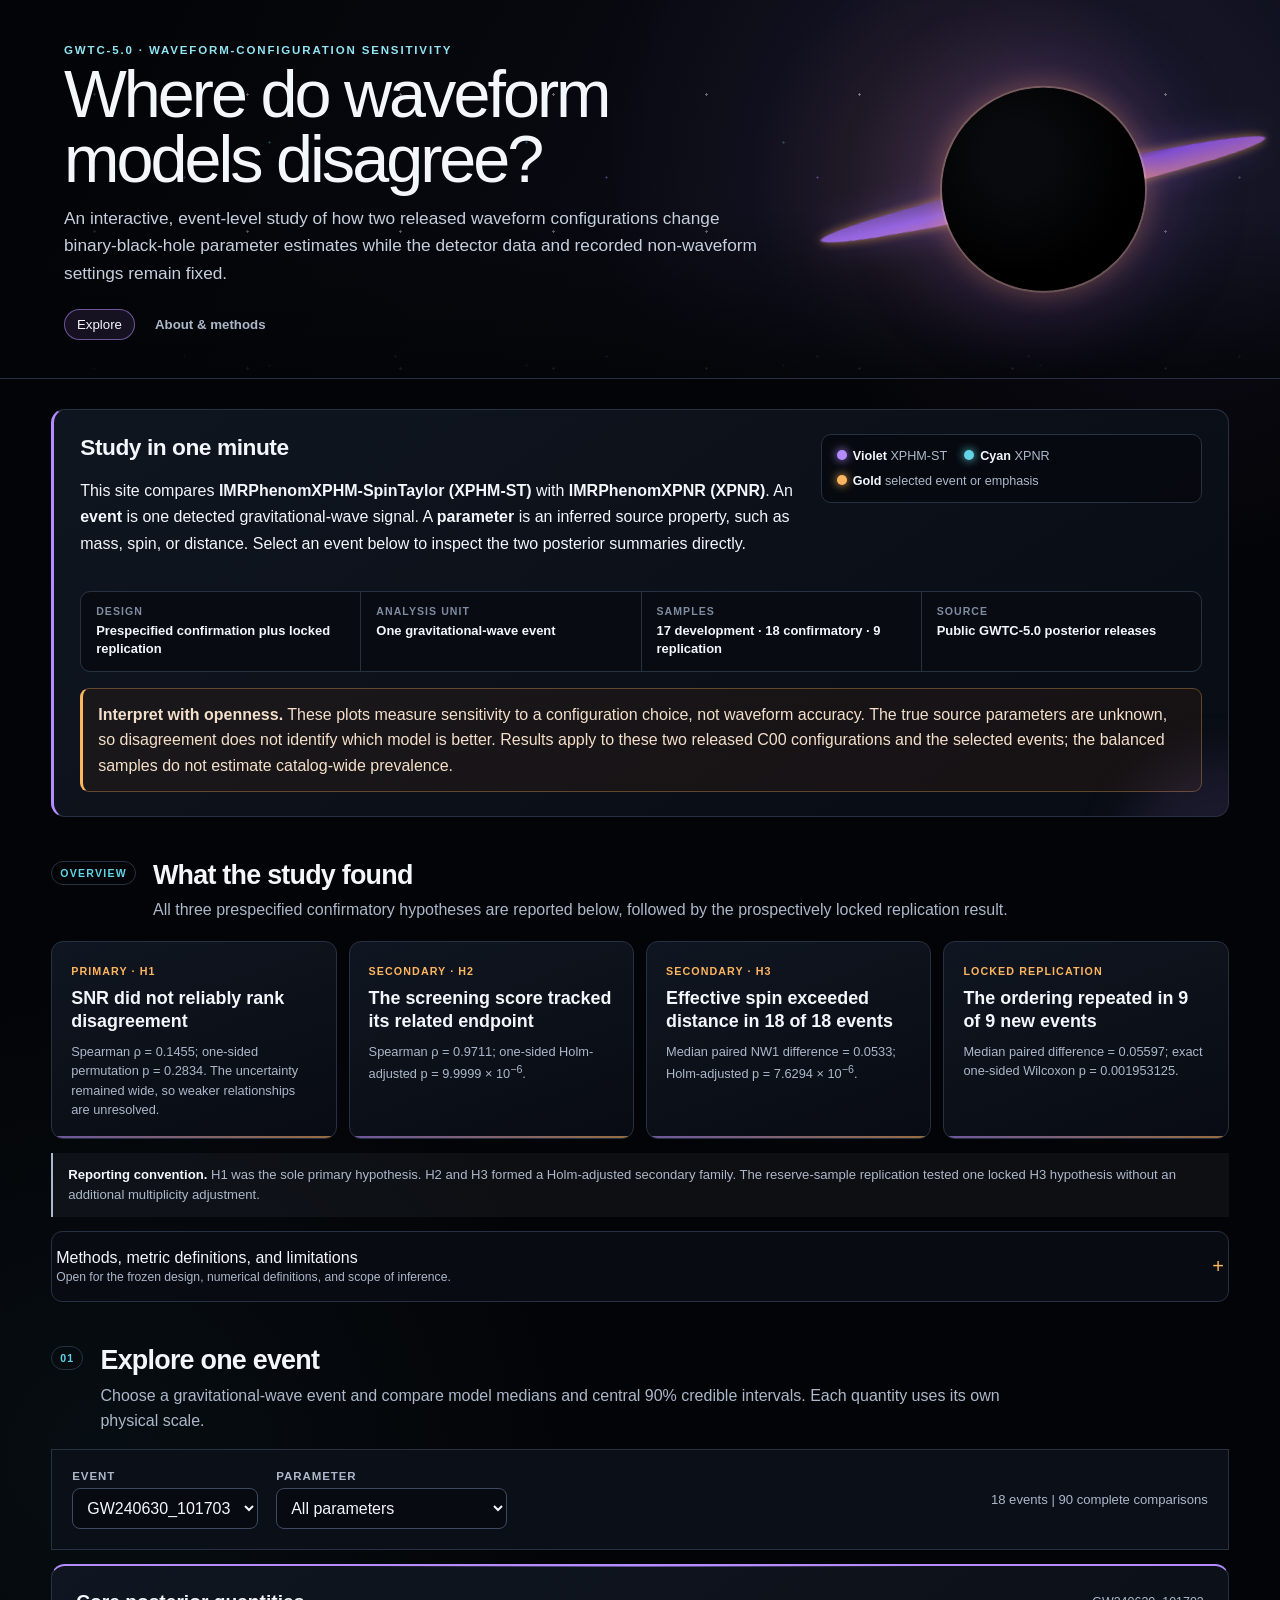
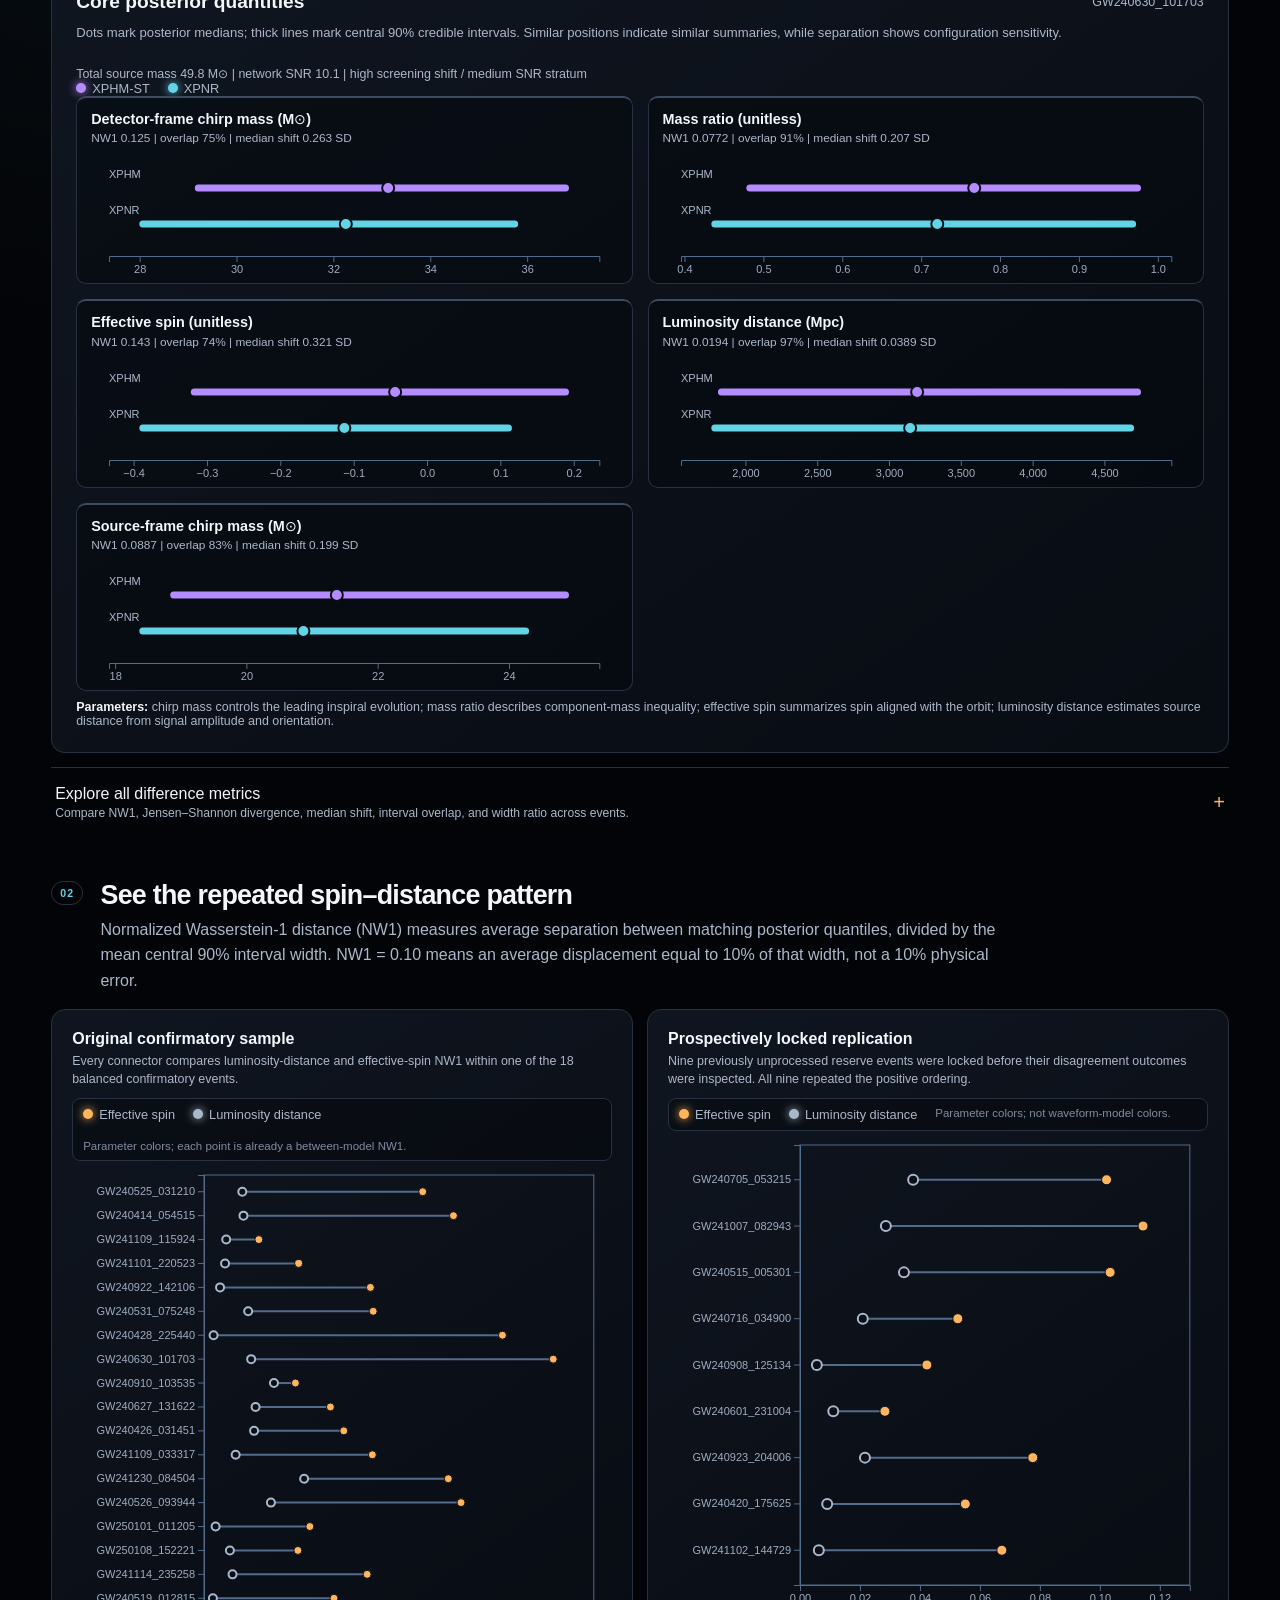
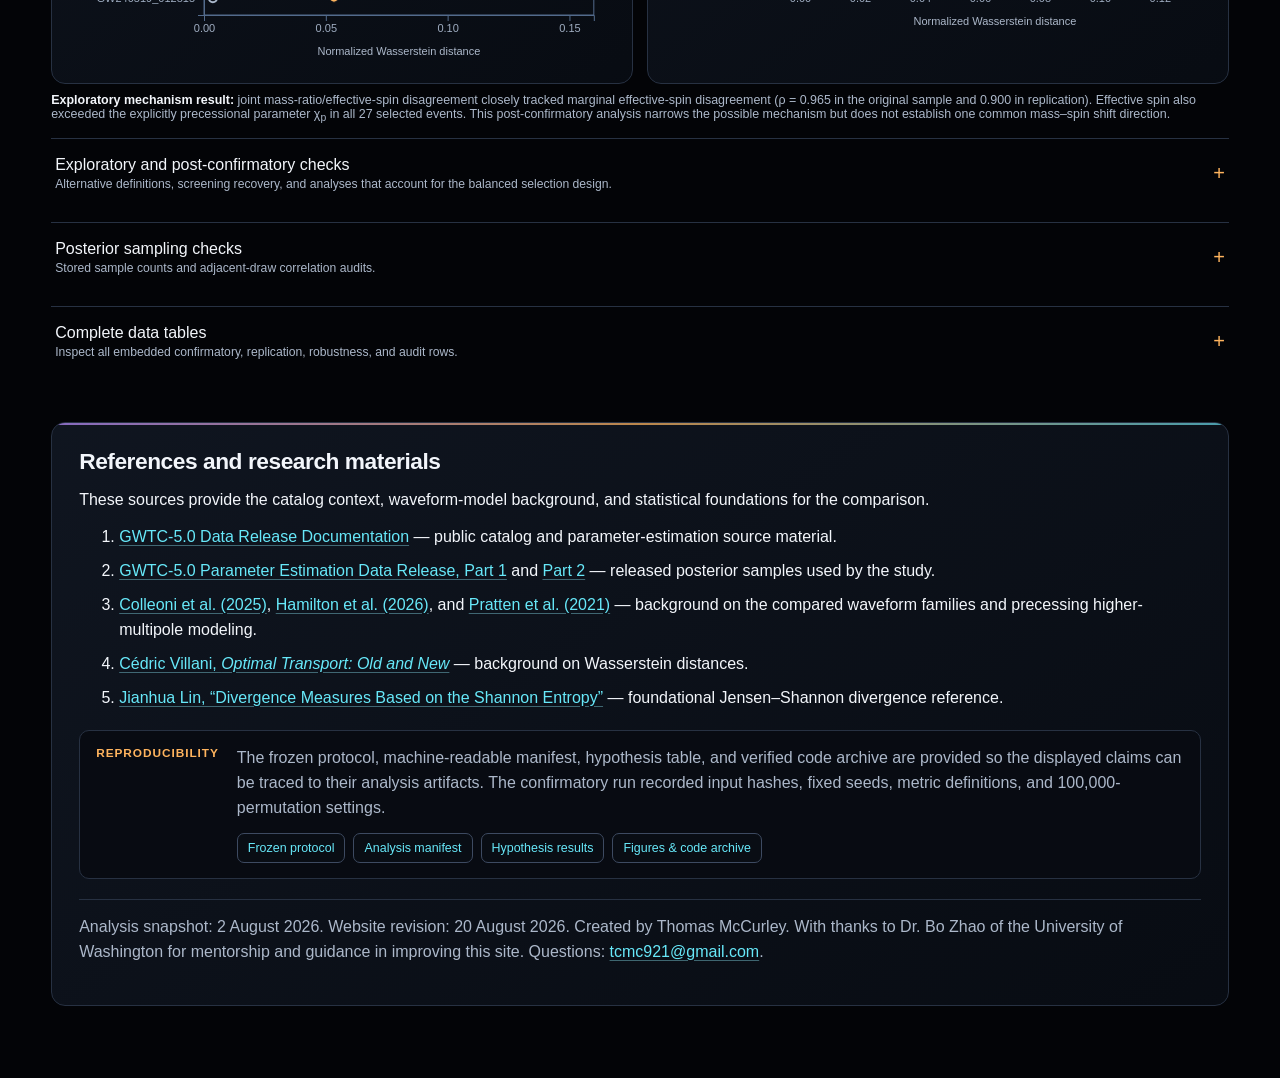
==== commit 818a594c: "Add favicon, site shell script, and styles for improved UI/UX - Introduced a new SVG favicon for the" ====
--- a/index.html
+++ b/index.html
@@ -3,101 +3,19 @@
 <head>
   <meta charset="utf-8">
   <meta name="viewport" content="width=device-width, initial-scale=1">
-  <meta name="description" content="Interactive comparison of XPHM-SpinTaylor and XPNR posterior sensitivity across selected GWTC-5.0 binary-black-hole events.">
-  <title>Waveform model comparison - GWTC-5.0</title>
+  <meta http-equiv="refresh" content="0; url=website/">
+  <title>GWTC-5.0 Waveform Sensitivity</title>
+  <link rel="canonical" href="website/">
+  <link rel="icon" href="website/favicon.svg" type="image/svg+xml">
+  <meta name="theme-color" content="#030407">
   <script>
-// https://d3js.org v7.9.0 Copyright 2010-2023 Mike Bostock
-!function(t,n){"object"==typeof exports&&"undefined"!=typeof module?n(exports):"function"==typeof define&&define.amd?define(["exports"],n):n((t="undefined"!=typeof globalThis?globalThis:t||self).d3=t.d3||{})}(this,(function(t){"use strict";function n(t,n){return null==t||null==n?NaN:t<n?-1:t>n?1:t>=n?0:NaN}function e(t,n){return null==t||null==n?NaN:n<t?-1:n>t?1:n>=t?0:NaN}function r(t){let r,o,a;function u(t,n,e=0,i=t.length){if(e<i){if(0!==r(n,n))return i;do{const r=e+i>>>1;o(t[r],n)<0?e=r+1:i=r}while(e<i)}return e}return 2!==t.length?(r=n,o=(e,r)=>n(t(e),r),a=(n,e)=>t(n)-e):(r=t===n||t===e?t:i,o=t,a=t),{left:u,center:function(t,n,e=0,r=t.length){const i=u(t,n,e,r-1);return i>e&&a(t[i-1],n)>-a(t[i],n)?i-1:i},right:function(t,n,e=0,i=t.length){if(e<i){if(0!==r(n,n))return i;do{const r=e+i>>>1;o(t[r],n)<=0?e=r+1:i=r}while(e<i)}return e}}}function i(){return 0}function o(t){return null===t?NaN:+t}const a=r(n),u=a.right,c=a.left,f=r(o).center;var s=u;const l=d(y),h=d((function(t){const n=y(t);return(t,e,r,i,o)=>{n(t,e,(r<<=2)+0,(i<<=2)+0,o<<=2),n(t,e,r+1,i+1,o),n(t,e,r+2,i+2,o),n(t,e,r+3,i+3,o)}}));function d(t){return function(n,e,r=e){if(!((e=+e)>=0))throw new RangeError("invalid rx");if(!((r=+r)>=0))throw new RangeError("invalid ry");let{data:i,width:o,height:a}=n;if(!((o=Math.floor(o))>=0))throw new RangeError("invalid width");if(!((a=Math.floor(void 0!==a?a:i.length/o))>=0))throw new RangeError("invalid height");if(!o||!a||!e&&!r)return n;const u=e&&t(e),c=r&&t(r),f=i.slice();return u&&c?(p(u,f,i,o,a),p(u,i,f,o,a),p(u,f,i,o,a),g(c,i,f,o,a),g(c,f,i,o,a),g(c,i,f,o,a)):u?(p(u,i,f,o,a),p(u,f,i,o,a),p(u,i,f,o,a)):c&&(g(c,i,f,o,a),g(c,f,i,o,a),g(c,i,f,o,a)),n}}function p(t,n,e,r,i){for(let o=0,a=r*i;o<a;)t(n,e,o,o+=r,1)}function g(t,n,e,r,i){for(let o=0,a=r*i;o<r;++o)t(n,e,o,o+a,r)}function y(t){const n=Math.floor(t);if(n===t)return function(t){const n=2*t+1;return(e,r,i,o,a)=>{if(!((o-=a)>=i))return;let u=t*r[i];const c=a*t;for(let t=i,n=i+c;t<n;t+=a)u+=r[Math.min(o,t)];for(let t=i,f=o;t<=f;t+=a)u+=r[Math.min(o,t+c)],e[t]=u/n,u-=r[Math.max(i,t-c)]}}(t);const e=t-n,r=2*t+1;return(t,i,o,a,u)=>{if(!((a-=u)>=o))return;let c=n*i[o];const f=u*n,s=f+u;for(let t=o,n=o+f;t<n;t+=u)c+=i[Math.min(a,t)];for(let n=o,l=a;n<=l;n+=u)c+=i[Math.min(a,n+f)],t[n]=(c+e*(i[Math.max(o,n-s)]+i[Math.min(a,n+s)]))/r,c-=i[Math.max(o,n-f)]}}function v(t,n){let e=0;if(void 0===n)for(let n of t)null!=n&&(n=+n)>=n&&++e;else{let r=-1;for(let i of t)null!=(i=n(i,++r,t))&&(i=+i)>=i&&++e}return e}function _(t){return 0|t.length}function b(t){return!(t>0)}function m(t){return"object"!=typeof t||"length"in t?t:Array.from(t)}function x(t,n){let e,r=0,i=0,o=0;if(void 0===n)for(let n of t)null!=n&&(n=+n)>=n&&(e=n-i,i+=e/++r,o+=e*(n-i));else{let a=-1;for(let u of t)null!=(u=n(u,++a,t))&&(u=+u)>=u&&(e=u-i,i+=e/++r,o+=e*(u-i))}if(r>1)return o/(r-1)}function w(t,n){const e=x(t,n);return e?Math.sqrt(e):e}function M(t,n){let e,r;if(void 0===n)for(const n of t)null!=n&&(void 0===e?n>=n&&(e=r=n):(e>n&&(e=n),r<n&&(r=n)));else{let i=-1;for(let o of t)null!=(o=n(o,++i,t))&&(void 0===e?o>=o&&(e=r=o):(e>o&&(e=o),r<o&&(r=o)))}return[e,r]}class T{constructor(){this._partials=new Float64Array(32),this._n=0}add(t){const n=this._partials;let e=0;for(let r=0;r<this._n&&r<32;r++){const i=n[r],o=t+i,a=Math.abs(t)<Math.abs(i)?t-(o-i):i-(o-t);a&&(n[e++]=a),t=o}return n[e]=t,this._n=e+1,this}valueOf(){const t=this._partials;let n,e,r,i=this._n,o=0;if(i>0){for(o=t[--i];i>0&&(n=o,e=t[--i],o=n+e,r=e-(o-n),!r););i>0&&(r<0&&t[i-1]<0||r>0&&t[i-1]>0)&&(e=2*r,n=o+e,e==n-o&&(o=n))}return o}}class InternMap extends Map{constructor(t,n=N){if(super(),Object.defineProperties(this,{_intern:{value:new Map},_key:{value:n}}),null!=t)for(const[n,e]of t)this.set(n,e)}get(t){return super.get(A(this,t))}has(t){return super.has(A(this,t))}set(t,n){return super.set(S(this,t),n)}delete(t){return super.delete(E(this,t))}}class InternSet extends Set{constructor(t,n=N){if(super(),Object.defineProperties(this,{_intern:{value:new Map},_key:{value:n}}),null!=t)for(const n of t)this.add(n)}has(t){return super.has(A(this,t))}add(t){return super.add(S(this,t))}delete(t){return super.delete(E(this,t))}}function A({_intern:t,_key:n},e){const r=n(e);return t.has(r)?t.get(r):e}function S({_intern:t,_key:n},e){const r=n(e);return t.has(r)?t.get(r):(t.set(r,e),e)}function E({_intern:t,_key:n},e){const r=n(e);return t.has(r)&&(e=t.get(r),t.delete(r)),e}function N(t){return null!==t&&"object"==typeof t?t.valueOf():t}function k(t){return t}function C(t,...n){return F(t,k,k,n)}function P(t,...n){return F(t,Array.from,k,n)}function z(t,n){for(let e=1,r=n.length;e<r;++e)t=t.flatMap((t=>t.pop().map((([n,e])=>[...t,n,e]))));return t}function $(t,n,...e){return F(t,k,n,e)}function D(t,n,...e){return F(t,Array.from,n,e)}function R(t){if(1!==t.length)throw new Error("duplicate key");return t[0]}function F(t,n,e,r){return function t(i,o){if(o>=r.length)return e(i);const a=new InternMap,u=r[o++];let c=-1;for(const t of i){const n=u(t,++c,i),e=a.get(n);e?e.push(t):a.set(n,[t])}for(const[n,e]of a)a.set(n,t(e,o));return n(a)}(t,0)}function q(t,n){return Array.from(n,(n=>t[n]))}function U(t,...n){if("function"!=typeof t[Symbol.iterator])throw new TypeError("values is not iterable");t=Array.from(t);let[e]=n;if(e&&2!==e.length||n.length>1){const r=Uint32Array.from(t,((t,n)=>n));return n.length>1?(n=n.map((n=>t.map(n))),r.sort(((t,e)=>{for(const r of n){const n=O(r[t],r[e]);if(n)return n}}))):(e=t.map(e),r.sort(((t,n)=>O(e[t],e[n])))),q(t,r)}return t.sort(I(e))}function I(t=n){if(t===n)return O;if("function"!=typeof t)throw new TypeError("compare is not a function");return(n,e)=>{const r=t(n,e);return r||0===r?r:(0===t(e,e))-(0===t(n,n))}}function O(t,n){return(null==t||!(t>=t))-(null==n||!(n>=n))||(t<n?-1:t>n?1:0)}var B=Array.prototype.slice;function Y(t){return()=>t}const L=Math.sqrt(50),j=Math.sqrt(10),H=Math.sqrt(2);function X(t,n,e){const r=(n-t)/Math.max(0,e),i=Math.floor(Math.log10(r)),o=r/Math.pow(10,i),a=o>=L?10:o>=j?5:o>=H?2:1;let u,c,f;return i<0?(f=Math.pow(10,-i)/a,u=Math.round(t*f),c=Math.round(n*f),u/f<t&&++u,c/f>n&&--c,f=-f):(f=Math.pow(10,i)*a,u=Math.round(t/f),c=Math.round(n/f),u*f<t&&++u,c*f>n&&--c),c<u&&.5<=e&&e<2?X(t,n,2*e):[u,c,f]}function G(t,n,e){if(!((e=+e)>0))return[];if((t=+t)===(n=+n))return[t];const r=n<t,[i,o,a]=r?X(n,t,e):X(t,n,e);if(!(o>=i))return[];const u=o-i+1,c=new Array(u);if(r)if(a<0)for(let t=0;t<u;++t)c[t]=(o-t)/-a;else for(let t=0;t<u;++t)c[t]=(o-t)*a;else if(a<0)for(let t=0;t<u;++t)c[t]=(i+t)/-a;else for(let t=0;t<u;++t)c[t]=(i+t)*a;return c}function V(t,n,e){return X(t=+t,n=+n,e=+e)[2]}function W(t,n,e){e=+e;const r=(n=+n)<(t=+t),i=r?V(n,t,e):V(t,n,e);return(r?-1:1)*(i<0?1/-i:i)}function Z(t,n,e){let r;for(;;){const i=V(t,n,e);if(i===r||0===i||!isFinite(i))return[t,n];i>0?(t=Math.floor(t/i)*i,n=Math.ceil(n/i)*i):i<0&&(t=Math.ceil(t*i)/i,n=Math.floor(n*i)/i),r=i}}function K(t){return Math.max(1,Math.ceil(Math.log(v(t))/Math.LN2)+1)}function Q(){var t=k,n=M,e=K;function r(r){Array.isArray(r)||(r=Array.from(r));var i,o,a,u=r.length,c=new Array(u);for(i=0;i<u;++i)c[i]=t(r[i],i,r);var f=n(c),l=f[0],h=f[1],d=e(c,l,h);if(!Array.isArray(d)){const t=h,e=+d;if(n===M&&([l,h]=Z(l,h,e)),(d=G(l,h,e))[0]<=l&&(a=V(l,h,e)),d[d.length-1]>=h)if(t>=h&&n===M){const t=V(l,h,e);isFinite(t)&&(t>0?h=(Math.floor(h/t)+1)*t:t<0&&(h=(Math.ceil(h*-t)+1)/-t))}else d.pop()}for(var p=d.length,g=0,y=p;d[g]<=l;)++g;for(;d[y-1]>h;)--y;(g||y<p)&&(d=d.slice(g,y),p=y-g);var v,_=new Array(p+1);for(i=0;i<=p;++i)(v=_[i]=[]).x0=i>0?d[i-1]:l,v.x1=i<p?d[i]:h;if(isFinite(a)){if(a>0)for(i=0;i<u;++i)null!=(o=c[i])&&l<=o&&o<=h&&_[Math.min(p,Math.floor((o-l)/a))].push(r[i]);else if(a<0)for(i=0;i<u;++i)if(null!=(o=c[i])&&l<=o&&o<=h){const t=Math.floor((l-o)*a);_[Math.min(p,t+(d[t]<=o))].push(r[i])}}else for(i=0;i<u;++i)null!=(o=c[i])&&l<=o&&o<=h&&_[s(d,o,0,p)].push(r[i]);return _}return r.value=function(n){return arguments.length?(t="function"==typeof n?n:Y(n),r):t},r.domain=function(t){return arguments.length?(n="function"==typeof t?t:Y([t[0],t[1]]),r):n},r.thresholds=function(t){return arguments.length?(e="function"==typeof t?t:Y(Array.isArray(t)?B.call(t):t),r):e},r}function J(t,n){let e;if(void 0===n)for(const n of t)null!=n&&(e<n||void 0===e&&n>=n)&&(e=n);else{let r=-1;for(let i of t)null!=(i=n(i,++r,t))&&(e<i||void 0===e&&i>=i)&&(e=i)}return e}function tt(t,n){let e,r=-1,i=-1;if(void 0===n)for(const n of t)++i,null!=n&&(e<n||void 0===e&&n>=n)&&(e=n,r=i);else for(let o of t)null!=(o=n(o,++i,t))&&(e<o||void 0===e&&o>=o)&&(e=o,r=i);return r}function nt(t,n){let e;if(void 0===n)for(const n of t)null!=n&&(e>n||void 0===e&&n>=n)&&(e=n);else{let r=-1;for(let i of t)null!=(i=n(i,++r,t))&&(e>i||void 0===e&&i>=i)&&(e=i)}return e}function et(t,n){let e,r=-1,i=-1;if(void 0===n)for(const n of t)++i,null!=n&&(e>n||void 0===e&&n>=n)&&(e=n,r=i);else for(let o of t)null!=(o=n(o,++i,t))&&(e>o||void 0===e&&o>=o)&&(e=o,r=i);return r}function rt(t,n,e=0,r=1/0,i){if(n=Math.floor(n),e=Math.floor(Math.max(0,e)),r=Math.floor(Math.min(t.length-1,r)),!(e<=n&&n<=r))return t;for(i=void 0===i?O:I(i);r>e;){if(r-e>600){const o=r-e+1,a=n-e+1,u=Math.log(o),c=.5*Math.exp(2*u/3),f=.5*Math.sqrt(u*c*(o-c)/o)*(a-o/2<0?-1:1);rt(t,n,Math.max(e,Math.floor(n-a*c/o+f)),Math.min(r,Math.floor(n+(o-a)*c/o+f)),i)}const o=t[n];let a=e,u=r;for(it(t,e,n),i(t[r],o)>0&&it(t,e,r);a<u;){for(it(t,a,u),++a,--u;i(t[a],o)<0;)++a;for(;i(t[u],o)>0;)--u}0===i(t[e],o)?it(t,e,u):(++u,it(t,u,r)),u<=n&&(e=u+1),n<=u&&(r=u-1)}return t}function it(t,n,e){const r=t[n];t[n]=t[e],t[e]=r}function ot(t,e=n){let r,i=!1;if(1===e.length){let o;for(const a of t){const t=e(a);(i?n(t,o)>0:0===n(t,t))&&(r=a,o=t,i=!0)}}else for(const n of t)(i?e(n,r)>0:0===e(n,n))&&(r=n,i=!0);return r}function at(t,n,e){if(t=Float64Array.from(function*(t,n){if(void 0===n)for(let n of t)null!=n&&(n=+n)>=n&&(yield n);else{let e=-1;for(let r of t)null!=(r=n(r,++e,t))&&(r=+r)>=r&&(yield r)}}(t,e)),(r=t.length)&&!isNaN(n=+n)){if(n<=0||r<2)return nt(t);if(n>=1)return J(t);var r,i=(r-1)*n,o=Math.floor(i),a=J(rt(t,o).subarray(0,o+1));return a+(nt(t.subarray(o+1))-a)*(i-o)}}function ut(t,n,e=o){if((r=t.length)&&!isNaN(n=+n)){if(n<=0||r<2)return+e(t[0],0,t);if(n>=1)return+e(t[r-1],r-1,t);var r,i=(r-1)*n,a=Math.floor(i),u=+e(t[a],a,t);return u+(+e(t[a+1],a+1,t)-u)*(i-a)}}function ct(t,n,e=o){if(!isNaN(n=+n)){if(r=Float64Array.from(t,((n,r)=>o(e(t[r],r,t)))),n<=0)return et(r);if(n>=1)return tt(r);var r,i=Uint32Array.from(t,((t,n)=>n)),a=r.length-1,u=Math.floor(a*n);return rt(i,u,0,a,((t,n)=>O(r[t],r[n]))),(u=ot(i.subarray(0,u+1),(t=>r[t])))>=0?u:-1}}function ft(t){return Array.from(function*(t){for(const n of t)yield*n}(t))}function st(t,n){return[t,n]}function lt(t,n,e){t=+t,n=+n,e=(i=arguments.length)<2?(n=t,t=0,1):i<3?1:+e;for(var r=-1,i=0|Math.max(0,Math.ceil((n-t)/e)),o=new Array(i);++r<i;)o[r]=t+r*e;return o}function ht(t,e=n){if(1===e.length)return et(t,e);let r,i=-1,o=-1;for(const n of t)++o,(i<0?0===e(n,n):e(n,r)<0)&&(r=n,i=o);return i}var dt=pt(Math.random);function pt(t){return function(n,e=0,r=n.length){let i=r-(e=+e);for(;i;){const r=t()*i--|0,o=n[i+e];n[i+e]=n[r+e],n[r+e]=o}return n}}function gt(t){if(!(i=t.length))return[];for(var n=-1,e=nt(t,yt),r=new Array(e);++n<e;)for(var i,o=-1,a=r[n]=new Array(i);++o<i;)a[o]=t[o][n];return r}function yt(t){return t.length}function vt(t){return t instanceof InternSet?t:new InternSet(t)}function _t(t,n){const e=t[Symbol.iterator](),r=new Set;for(const t of n){const n=bt(t);if(r.has(n))continue;let i,o;for(;({value:i,done:o}=e.next());){if(o)return!1;const t=bt(i);if(r.add(t),Object.is(n,t))break}}return!0}function bt(t){return null!==t&&"object"==typeof t?t.valueOf():t}function mt(t){return t}var xt=1,wt=2,Mt=3,Tt=4,At=1e-6;function St(t){return"translate("+t+",0)"}function Et(t){return"translate(0,"+t+")"}function Nt(t){return n=>+t(n)}function kt(t,n){return n=Math.max(0,t.bandwidth()-2*n)/2,t.round()&&(n=Math.round(n)),e=>+t(e)+n}function Ct(){return!this.__axis}function Pt(t,n){var e=[],r=null,i=null,o=6,a=6,u=3,c="undefined"!=typeof window&&window.devicePixelRatio>1?0:.5,f=t===xt||t===Tt?-1:1,s=t===Tt||t===wt?"x":"y",l=t===xt||t===Mt?St:Et;function h(h){var d=null==r?n.ticks?n.ticks.apply(n,e):n.domain():r,p=null==i?n.tickFormat?n.tickFormat.apply(n,e):mt:i,g=Math.max(o,0)+u,y=n.range(),v=+y[0]+c,_=+y[y.length-1]+c,b=(n.bandwidth?kt:Nt)(n.copy(),c),m=h.selection?h.selection():h,x=m.selectAll(".domain").data([null]),w=m.selectAll(".tick").data(d,n).order(),M=w.exit(),T=w.enter().append("g").attr("class","tick"),A=w.select("line"),S=w.select("text");x=x.merge(x.enter().insert("path",".tick").attr("class","domain").attr("stroke","currentColor")),w=w.merge(T),A=A.merge(T.append("line").attr("stroke","currentColor").attr(s+"2",f*o)),S=S.merge(T.append("text").attr("fill","currentColor").attr(s,f*g).attr("dy",t===xt?"0em":t===Mt?"0.71em":"0.32em")),h!==m&&(x=x.transition(h),w=w.transition(h),A=A.transition(h),S=S.transition(h),M=M.transition(h).attr("opacity",At).attr("transform",(function(t){return isFinite(t=b(t))?l(t+c):this.getAttribute("transform")})),T.attr("opacity",At).attr("transform",(function(t){var n=this.parentNode.__axis;return l((n&&isFinite(n=n(t))?n:b(t))+c)}))),M.remove(),x.attr("d",t===Tt||t===wt?a?"M"+f*a+","+v+"H"+c+"V"+_+"H"+f*a:"M"+c+","+v+"V"+_:a?"M"+v+","+f*a+"V"+c+"H"+_+"V"+f*a:"M"+v+","+c+"H"+_),w.attr("opacity",1).attr("transform",(function(t){return l(b(t)+c)})),A.attr(s+"2",f*o),S.attr(s,f*g).text(p),m.filter(Ct).attr("fill","none").attr("font-size",10).attr("font-family","sans-serif").attr("text-anchor",t===wt?"start":t===Tt?"end":"middle"),m.each((function(){this.__axis=b}))}return h.scale=function(t){return arguments.length?(n=t,h):n},h.ticks=function(){return e=Array.from(arguments),h},h.tickArguments=function(t){return arguments.length?(e=null==t?[]:Array.from(t),h):e.slice()},h.tickValues=function(t){return arguments.length?(r=null==t?null:Array.from(t),h):r&&r.slice()},h.tickFormat=function(t){return arguments.length?(i=t,h):i},h.tickSize=function(t){return arguments.length?(o=a=+t,h):o},h.tickSizeInner=function(t){return arguments.length?(o=+t,h):o},h.tickSizeOuter=function(t){return arguments.length?(a=+t,h):a},h.tickPadding=function(t){return arguments.length?(u=+t,h):u},h.offset=function(t){return arguments.length?(c=+t,h):c},h}var zt={value:()=>{}};function $t(){for(var t,n=0,e=arguments.length,r={};n<e;++n){if(!(t=arguments[n]+"")||t in r||/[\s.]/.test(t))throw new Error("illegal type: "+t);r[t]=[]}return new Dt(r)}function Dt(t){this._=t}function Rt(t,n){for(var e,r=0,i=t.length;r<i;++r)if((e=t[r]).name===n)return e.value}function Ft(t,n,e){for(var r=0,i=t.length;r<i;++r)if(t[r].name===n){t[r]=zt,t=t.slice(0,r).concat(t.slice(r+1));break}return null!=e&&t.push({name:n,value:e}),t}Dt.prototype=$t.prototype={constructor:Dt,on:function(t,n){var e,r,i=this._,o=(r=i,(t+"").trim().split(/^|\s+/).map((function(t){var n="",e=t.indexOf(".");if(e>=0&&(n=t.slice(e+1),t=t.slice(0,e)),t&&!r.hasOwnProperty(t))throw new Error("unknown type: "+t);return{type:t,name:n}}))),a=-1,u=o.length;if(!(arguments.length<2)){if(null!=n&&"function"!=typeof n)throw new Error("invalid callback: "+n);for(;++a<u;)if(e=(t=o[a]).type)i[e]=Ft(i[e],t.name,n);else if(null==n)for(e in i)i[e]=Ft(i[e],t.name,null);return this}for(;++a<u;)if((e=(t=o[a]).type)&&(e=Rt(i[e],t.name)))return e},copy:function(){var t={},n=this._;for(var e in n)t[e]=n[e].slice();return new Dt(t)},call:function(t,n){if((e=arguments.length-2)>0)for(var e,r,i=new Array(e),o=0;o<e;++o)i[o]=arguments[o+2];if(!this._.hasOwnProperty(t))throw new Error("unknown type: "+t);for(o=0,e=(r=this._[t]).length;o<e;++o)r[o].value.apply(n,i)},apply:function(t,n,e){if(!this._.hasOwnProperty(t))throw new Error("unknown type: "+t);for(var r=this._[t],i=0,o=r.length;i<o;++i)r[i].value.apply(n,e)}};var qt="http://www.w3.org/1999/xhtml",Ut={svg:"http://www.w3.org/2000/svg",xhtml:qt,xlink:"http://www.w3.org/1999/xlink",xml:"http://www.w3.org/XML/1998/namespace",xmlns:"http://www.w3.org/2000/xmlns/"};function It(t){var n=t+="",e=n.indexOf(":");return e>=0&&"xmlns"!==(n=t.slice(0,e))&&(t=t.slice(e+1)),Ut.hasOwnProperty(n)?{space:Ut[n],local:t}:t}function Ot(t){return function(){var n=this.ownerDocument,e=this.namespaceURI;return e===qt&&n.documentElement.namespaceURI===qt?n.createElement(t):n.createElementNS(e,t)}}function Bt(t){return function(){return this.ownerDocument.createElementNS(t.space,t.local)}}function Yt(t){var n=It(t);return(n.local?Bt:Ot)(n)}function Lt(){}function jt(t){return null==t?Lt:function(){return this.querySelector(t)}}function Ht(t){return null==t?[]:Array.isArray(t)?t:Array.from(t)}function Xt(){return[]}function Gt(t){return null==t?Xt:function(){return this.querySelectorAll(t)}}function Vt(t){return function(){return this.matches(t)}}function Wt(t){return function(n){return n.matches(t)}}var Zt=Array.prototype.find;function Kt(){return this.firstElementChild}var Qt=Array.prototype.filter;function Jt(){return Array.from(this.children)}function tn(t){return new Array(t.length)}function nn(t,n){this.ownerDocument=t.ownerDocument,this.namespaceURI=t.namespaceURI,this._next=null,this._parent=t,this.__data__=n}function en(t,n,e,r,i,o){for(var a,u=0,c=n.length,f=o.length;u<f;++u)(a=n[u])?(a.__data__=o[u],r[u]=a):e[u]=new nn(t,o[u]);for(;u<c;++u)(a=n[u])&&(i[u]=a)}function rn(t,n,e,r,i,o,a){var u,c,f,s=new Map,l=n.length,h=o.length,d=new Array(l);for(u=0;u<l;++u)(c=n[u])&&(d[u]=f=a.call(c,c.__data__,u,n)+"",s.has(f)?i[u]=c:s.set(f,c));for(u=0;u<h;++u)f=a.call(t,o[u],u,o)+"",(c=s.get(f))?(r[u]=c,c.__data__=o[u],s.delete(f)):e[u]=new nn(t,o[u]);for(u=0;u<l;++u)(c=n[u])&&s.get(d[u])===c&&(i[u]=c)}function on(t){return t.__data__}function an(t){return"object"==typeof t&&"length"in t?t:Array.from(t)}function un(t,n){return t<n?-1:t>n?1:t>=n?0:NaN}function cn(t){return function(){this.removeAttribute(t)}}function fn(t){return function(){this.removeAttributeNS(t.space,t.local)}}function sn(t,n){return function(){this.setAttribute(t,n)}}function ln(t,n){return function(){this.setAttributeNS(t.space,t.local,n)}}function hn(t,n){return function(){var e=n.apply(this,arguments);null==e?this.removeAttribute(t):this.setAttribute(t,e)}}function dn(t,n){return function(){var e=n.apply(this,arguments);null==e?this.removeAttributeNS(t.space,t.local):this.setAttributeNS(t.space,t.local,e)}}function pn(t){return t.ownerDocument&&t.ownerDocument.defaultView||t.document&&t||t.defaultView}function gn(t){return function(){this.style.removeProperty(t)}}function yn(t,n,e){return function(){this.style.setProperty(t,n,e)}}function vn(t,n,e){return function(){var r=n.apply(this,arguments);null==r?this.style.removeProperty(t):this.style.setProperty(t,r,e)}}function _n(t,n){return t.style.getPropertyValue(n)||pn(t).getComputedStyle(t,null).getPropertyValue(n)}function bn(t){return function(){delete this[t]}}function mn(t,n){return function(){this[t]=n}}function xn(t,n){return function(){var e=n.apply(this,arguments);null==e?delete this[t]:this[t]=e}}function wn(t){return t.trim().split(/^|\s+/)}function Mn(t){return t.classList||new Tn(t)}function Tn(t){this._node=t,this._names=wn(t.getAttribute("class")||"")}function An(t,n){for(var e=Mn(t),r=-1,i=n.length;++r<i;)e.add(n[r])}function Sn(t,n){for(var e=Mn(t),r=-1,i=n.length;++r<i;)e.remove(n[r])}function En(t){return function(){An(this,t)}}function Nn(t){return function(){Sn(this,t)}}function kn(t,n){return function(){(n.apply(this,arguments)?An:Sn)(this,t)}}function Cn(){this.textContent=""}function Pn(t){return function(){this.textContent=t}}function zn(t){return function(){var n=t.apply(this,arguments);this.textContent=null==n?"":n}}function $n(){this.innerHTML=""}function Dn(t){return function(){this.innerHTML=t}}function Rn(t){return function(){var n=t.apply(this,arguments);this.innerHTML=null==n?"":n}}function Fn(){this.nextSibling&&this.parentNode.appendChild(this)}function qn(){this.previousSibling&&this.parentNode.insertBefore(this,this.parentNode.firstChild)}function Un(){return null}function In(){var t=this.parentNode;t&&t.removeChild(this)}function On(){var t=this.cloneNode(!1),n=this.parentNode;return n?n.insertBefore(t,this.nextSibling):t}function Bn(){var t=this.cloneNode(!0),n=this.parentNode;return n?n.insertBefore(t,this.nextSibling):t}function Yn(t){return function(){var n=this.__on;if(n){for(var e,r=0,i=-1,o=n.length;r<o;++r)e=n[r],t.type&&e.type!==t.type||e.name!==t.name?n[++i]=e:this.removeEventListener(e.type,e.listener,e.options);++i?n.length=i:delete this.__on}}}function Ln(t,n,e){return function(){var r,i=this.__on,o=function(t){return function(n){t.call(this,n,this.__data__)}}(n);if(i)for(var a=0,u=i.length;a<u;++a)if((r=i[a]).type===t.type&&r.name===t.name)return this.removeEventListener(r.type,r.listener,r.options),this.addEventListener(r.type,r.listener=o,r.options=e),void(r.value=n);this.addEventListener(t.type,o,e),r={type:t.type,name:t.name,value:n,listener:o,options:e},i?i.push(r):this.__on=[r]}}function jn(t,n,e){var r=pn(t),i=r.CustomEvent;"function"==typeof i?i=new i(n,e):(i=r.document.createEvent("Event"),e?(i.initEvent(n,e.bubbles,e.cancelable),i.detail=e.detail):i.initEvent(n,!1,!1)),t.dispatchEvent(i)}function Hn(t,n){return function(){return jn(this,t,n)}}function Xn(t,n){return function(){return jn(this,t,n.apply(this,arguments))}}nn.prototype={constructor:nn,appendChild:function(t){return this._parent.insertBefore(t,this._next)},insertBefore:function(t,n){return this._parent.insertBefore(t,n)},querySelector:function(t){return this._parent.querySelector(t)},querySelectorAll:function(t){return this._parent.querySelectorAll(t)}},Tn.prototype={add:function(t){this._names.indexOf(t)<0&&(this._names.push(t),this._node.setAttribute("class",this._names.join(" ")))},remove:function(t){var n=this._names.indexOf(t);n>=0&&(this._names.splice(n,1),this._node.setAttribute("class",this._names.join(" ")))},contains:function(t){return this._names.indexOf(t)>=0}};var Gn=[null];function Vn(t,n){this._groups=t,this._parents=n}function Wn(){return new Vn([[document.documentElement]],Gn)}function Zn(t){return"string"==typeof t?new Vn([[document.querySelector(t)]],[document.documentElement]):new Vn([[t]],Gn)}Vn.prototype=Wn.prototype={constructor:Vn,select:function(t){"function"!=typeof t&&(t=jt(t));for(var n=this._groups,e=n.length,r=new Array(e),i=0;i<e;++i)for(var o,a,u=n[i],c=u.length,f=r[i]=new Array(c),s=0;s<c;++s)(o=u[s])&&(a=t.call(o,o.__data__,s,u))&&("__data__"in o&&(a.__data__=o.__data__),f[s]=a);return new Vn(r,this._parents)},selectAll:function(t){t="function"==typeof t?function(t){return function(){return Ht(t.apply(this,arguments))}}(t):Gt(t);for(var n=this._groups,e=n.length,r=[],i=[],o=0;o<e;++o)for(var a,u=n[o],c=u.length,f=0;f<c;++f)(a=u[f])&&(r.push(t.call(a,a.__data__,f,u)),i.push(a));return new Vn(r,i)},selectChild:function(t){return this.select(null==t?Kt:function(t){return function(){return Zt.call(this.children,t)}}("function"==typeof t?t:Wt(t)))},selectChildren:function(t){return this.selectAll(null==t?Jt:function(t){return function(){return Qt.call(this.children,t)}}("function"==typeof t?t:Wt(t)))},filter:function(t){"function"!=typeof t&&(t=Vt(t));for(var n=this._groups,e=n.length,r=new Array(e),i=0;i<e;++i)for(var o,a=n[i],u=a.length,c=r[i]=[],f=0;f<u;++f)(o=a[f])&&t.call(o,o.__data__,f,a)&&c.push(o);return new Vn(r,this._parents)},data:function(t,n){if(!arguments.length)return Array.from(this,on);var e=n?rn:en,r=this._parents,i=this._groups;"function"!=typeof t&&(t=function(t){return function(){return t}}(t));for(var o=i.length,a=new Array(o),u=new Array(o),c=new Array(o),f=0;f<o;++f){var s=r[f],l=i[f],h=l.length,d=an(t.call(s,s&&s.__data__,f,r)),p=d.length,g=u[f]=new Array(p),y=a[f]=new Array(p);e(s,l,g,y,c[f]=new Array(h),d,n);for(var v,_,b=0,m=0;b<p;++b)if(v=g[b]){for(b>=m&&(m=b+1);!(_=y[m])&&++m<p;);v._next=_||null}}return(a=new Vn(a,r))._enter=u,a._exit=c,a},enter:function(){return new Vn(this._enter||this._groups.map(tn),this._parents)},exit:function(){return new Vn(this._exit||this._groups.map(tn),this._parents)},join:function(t,n,e){var r=this.enter(),i=this,o=this.exit();return"function"==typeof t?(r=t(r))&&(r=r.selection()):r=r.append(t+""),null!=n&&(i=n(i))&&(i=i.selection()),null==e?o.remove():e(o),r&&i?r.merge(i).order():i},merge:function(t){for(var n=t.selection?t.selection():t,e=this._groups,r=n._groups,i=e.length,o=r.length,a=Math.min(i,o),u=new Array(i),c=0;c<a;++c)for(var f,s=e[c],l=r[c],h=s.length,d=u[c]=new Array(h),p=0;p<h;++p)(f=s[p]||l[p])&&(d[p]=f);for(;c<i;++c)u[c]=e[c];return new Vn(u,this._parents)},selection:function(){return this},order:function(){for(var t=this._groups,n=-1,e=t.length;++n<e;)for(var r,i=t[n],o=i.length-1,a=i[o];--o>=0;)(r=i[o])&&(a&&4^r.compareDocumentPosition(a)&&a.parentNode.insertBefore(r,a),a=r);return this},sort:function(t){function n(n,e){return n&&e?t(n.__data__,e.__data__):!n-!e}t||(t=un);for(var e=this._groups,r=e.length,i=new Array(r),o=0;o<r;++o){for(var a,u=e[o],c=u.length,f=i[o]=new Array(c),s=0;s<c;++s)(a=u[s])&&(f[s]=a);f.sort(n)}return new Vn(i,this._parents).order()},call:function(){var t=arguments[0];return arguments[0]=this,t.apply(null,arguments),this},nodes:function(){return Array.from(this)},node:function(){for(var t=this._groups,n=0,e=t.length;n<e;++n)for(var r=t[n],i=0,o=r.length;i<o;++i){var a=r[i];if(a)return a}return null},size:function(){let t=0;for(const n of this)++t;return t},empty:function(){return!this.node()},each:function(t){for(var n=this._groups,e=0,r=n.length;e<r;++e)for(var i,o=n[e],a=0,u=o.length;a<u;++a)(i=o[a])&&t.call(i,i.__data__,a,o);return this},attr:function(t,n){var e=It(t);if(arguments.length<2){var r=this.node();return e.local?r.getAttributeNS(e.space,e.local):r.getAttribute(e)}return this.each((null==n?e.local?fn:cn:"function"==typeof n?e.local?dn:hn:e.local?ln:sn)(e,n))},style:function(t,n,e){return arguments.length>1?this.each((null==n?gn:"function"==typeof n?vn:yn)(t,n,null==e?"":e)):_n(this.node(),t)},property:function(t,n){return arguments.length>1?this.each((null==n?bn:"function"==typeof n?xn:mn)(t,n)):this.node()[t]},classed:function(t,n){var e=wn(t+"");if(arguments.length<2){for(var r=Mn(this.node()),i=-1,o=e.length;++i<o;)if(!r.contains(e[i]))return!1;return!0}return this.each(("function"==typeof n?kn:n?En:Nn)(e,n))},text:function(t){return arguments.length?this.each(null==t?Cn:("function"==typeof t?zn:Pn)(t)):this.node().textContent},html:function(t){return arguments.length?this.each(null==t?$n:("function"==typeof t?Rn:Dn)(t)):this.node().innerHTML},raise:function(){return this.each(Fn)},lower:function(){return this.each(qn)},append:function(t){var n="function"==typeof t?t:Yt(t);return this.select((function(){return this.appendChild(n.apply(this,arguments))}))},insert:function(t,n){var e="function"==typeof t?t:Yt(t),r=null==n?Un:"function"==typeof n?n:jt(n);return this.select((function(){return this.insertBefore(e.apply(this,arguments),r.apply(this,arguments)||null)}))},remove:function(){return this.each(In)},clone:function(t){return this.select(t?Bn:On)},datum:function(t){return arguments.length?this.property("__data__",t):this.node().__data__},on:function(t,n,e){var r,i,o=function(t){return t.trim().split(/^|\s+/).map((function(t){var n="",e=t.indexOf(".");return e>=0&&(n=t.slice(e+1),t=t.slice(0,e)),{type:t,name:n}}))}(t+""),a=o.length;if(!(arguments.length<2)){for(u=n?Ln:Yn,r=0;r<a;++r)this.each(u(o[r],n,e));return this}var u=this.node().__on;if(u)for(var c,f=0,s=u.length;f<s;++f)for(r=0,c=u[f];r<a;++r)if((i=o[r]).type===c.type&&i.name===c.name)return c.value},dispatch:function(t,n){return this.each(("function"==typeof n?Xn:Hn)(t,n))},[Symbol.iterator]:function*(){for(var t=this._groups,n=0,e=t.length;n<e;++n)for(var r,i=t[n],o=0,a=i.length;o<a;++o)(r=i[o])&&(yield r)}};var Kn=0;function Qn(){return new Jn}function Jn(){this._="@"+(++Kn).toString(36)}function te(t){let n;for(;n=t.sourceEvent;)t=n;return t}function ne(t,n){if(t=te(t),void 0===n&&(n=t.currentTarget),n){var e=n.ownerSVGElement||n;if(e.createSVGPoint){var r=e.createSVGPoint();return r.x=t.clientX,r.y=t.clientY,[(r=r.matrixTransform(n.getScreenCTM().inverse())).x,r.y]}if(n.getBoundingClientRect){var i=n.getBoundingClientRect();return[t.clientX-i.left-n.clientLeft,t.clientY-i.top-n.clientTop]}}return[t.pageX,t.pageY]}Jn.prototype=Qn.prototype={constructor:Jn,get:function(t){for(var n=this._;!(n in t);)if(!(t=t.parentNode))return;return t[n]},set:function(t,n){return t[this._]=n},remove:function(t){return this._ in t&&delete t[this._]},toString:function(){return this._}};const ee={passive:!1},re={capture:!0,passive:!1};function ie(t){t.stopImmediatePropagation()}function oe(t){t.preventDefault(),t.stopImmediatePropagation()}function ae(t){var n=t.document.documentElement,e=Zn(t).on("dragstart.drag",oe,re);"onselectstart"in n?e.on("selectstart.drag",oe,re):(n.__noselect=n.style.MozUserSelect,n.style.MozUserSelect="none")}function ue(t,n){var e=t.document.documentElement,r=Zn(t).on("dragstart.drag",null);n&&(r.on("click.drag",oe,re),setTimeout((function(){r.on("click.drag",null)}),0)),"onselectstart"in e?r.on("selectstart.drag",null):(e.style.MozUserSelect=e.__noselect,delete e.__noselect)}var ce=t=>()=>t;function fe(t,{sourceEvent:n,subject:e,target:r,identifier:i,active:o,x:a,y:u,dx:c,dy:f,dispatch:s}){Object.defineProperties(this,{type:{value:t,enumerable:!0,configurable:!0},sourceEvent:{value:n,enumerable:!0,configurable:!0},subject:{value:e,enumerable:!0,configurable:!0},target:{value:r,enumerable:!0,configurable:!0},identifier:{value:i,enumerable:!0,configurable:!0},active:{value:o,enumerable:!0,configurable:!0},x:{value:a,enumerable:!0,configurable:!0},y:{value:u,enumerable:!0,configurable:!0},dx:{value:c,enumerable:!0,configurable:!0},dy:{value:f,enumerable:!0,configurable:!0},_:{value:s}})}function se(t){return!t.ctrlKey&&!t.button}function le(){return this.parentNode}function he(t,n){return null==n?{x:t.x,y:t.y}:n}function de(){return navigator.maxTouchPoints||"ontouchstart"in this}function pe(t,n,e){t.prototype=n.prototype=e,e.constructor=t}function ge(t,n){var e=Object.create(t.prototype);for(var r in n)e[r]=n[r];return e}function ye(){}fe.prototype.on=function(){var t=this._.on.apply(this._,arguments);return t===this._?this:t};var ve=.7,_e=1/ve,be="\\s*([+-]?\\d+)\\s*",me="\\s*([+-]?(?:\\d*\\.)?\\d+(?:[eE][+-]?\\d+)?)\\s*",xe="\\s*([+-]?(?:\\d*\\.)?\\d+(?:[eE][+-]?\\d+)?)%\\s*",we=/^#([0-9a-f]{3,8})$/,Me=new RegExp(`^rgb\\(${be},${be},${be}\\)$`),Te=new RegExp(`^rgb\\(${xe},${xe},${xe}\\)$`),Ae=new RegExp(`^rgba\\(${be},${be},${be},${me}\\)$`),Se=new RegExp(`^rgba\\(${xe},${xe},${xe},${me}\\)$`),Ee=new RegExp(`^hsl\\(${me},${xe},${xe}\\)$`),Ne=new RegExp(`^hsla\\(${me},${xe},${xe},${me}\\)$`),ke={aliceblue:15792383,antiquewhite:16444375,aqua:65535,aquamarine:8388564,azure:15794175,beige:16119260,bisque:16770244,black:0,blanchedalmond:16772045,blue:255,blueviolet:9055202,brown:10824234,burlywood:14596231,cadetblue:6266528,chartreuse:8388352,chocolate:13789470,coral:16744272,cornflowerblue:6591981,cornsilk:16775388,crimson:14423100,cyan:65535,darkblue:139,darkcyan:35723,darkgoldenrod:12092939,darkgray:11119017,darkgreen:25600,darkgrey:11119017,darkkhaki:12433259,darkmagenta:9109643,darkolivegreen:5597999,darkorange:16747520,darkorchid:10040012,darkred:9109504,darksalmon:15308410,darkseagreen:9419919,darkslateblue:4734347,darkslategray:3100495,darkslategrey:3100495,darkturquoise:52945,darkviolet:9699539,deeppink:16716947,deepskyblue:49151,dimgray:6908265,dimgrey:6908265,dodgerblue:2003199,firebrick:11674146,floralwhite:16775920,forestgreen:2263842,fuchsia:16711935,gainsboro:14474460,ghostwhite:16316671,gold:16766720,goldenrod:14329120,gray:8421504,green:32768,greenyellow:11403055,grey:8421504,honeydew:15794160,hotpink:16738740,indianred:13458524,indigo:4915330,ivory:16777200,khaki:15787660,lavender:15132410,lavenderblush:16773365,lawngreen:8190976,lemonchiffon:16775885,lightblue:11393254,lightcoral:15761536,lightcyan:14745599,lightgoldenrodyellow:16448210,lightgray:13882323,lightgreen:9498256,lightgrey:13882323,lightpink:16758465,lightsalmon:16752762,lightseagreen:2142890,lightskyblue:8900346,lightslategray:7833753,lightslategrey:7833753,lightsteelblue:11584734,lightyellow:16777184,lime:65280,limegreen:3329330,linen:16445670,magenta:16711935,maroon:8388608,mediumaquamarine:6737322,mediumblue:205,mediumorchid:12211667,mediumpurple:9662683,mediumseagreen:3978097,mediumslateblue:8087790,mediumspringgreen:64154,mediumturquoise:4772300,mediumvioletred:13047173,midnightblue:1644912,mintcream:16121850,mistyrose:16770273,moccasin:16770229,navajowhite:16768685,navy:128,oldlace:16643558,olive:8421376,olivedrab:7048739,orange:16753920,orangered:16729344,orchid:14315734,palegoldenrod:15657130,palegreen:10025880,paleturquoise:11529966,palevioletred:14381203,papayawhip:16773077,peachpuff:16767673,peru:13468991,pink:16761035,plum:14524637,powderblue:11591910,purple:8388736,rebeccapurple:6697881,red:16711680,rosybrown:12357519,royalblue:4286945,saddlebrown:9127187,salmon:16416882,sandybrown:16032864,seagreen:3050327,seashell:16774638,sienna:10506797,silver:12632256,skyblue:8900331,slateblue:6970061,slategray:7372944,slategrey:7372944,snow:16775930,springgreen:65407,steelblue:4620980,tan:13808780,teal:32896,thistle:14204888,tomato:16737095,turquoise:4251856,violet:15631086,wheat:16113331,white:16777215,whitesmoke:16119285,yellow:16776960,yellowgreen:10145074};function Ce(){return this.rgb().formatHex()}function Pe(){return this.rgb().formatRgb()}function ze(t){var n,e;return t=(t+"").trim().toLowerCase(),(n=we.exec(t))?(e=n[1].length,n=parseInt(n[1],16),6===e?$e(n):3===e?new qe(n>>8&15|n>>4&240,n>>4&15|240&n,(15&n)<<4|15&n,1):8===e?De(n>>24&255,n>>16&255,n>>8&255,(255&n)/255):4===e?De(n>>12&15|n>>8&240,n>>8&15|n>>4&240,n>>4&15|240&n,((15&n)<<4|15&n)/255):null):(n=Me.exec(t))?new qe(n[1],n[2],n[3],1):(n=Te.exec(t))?new qe(255*n[1]/100,255*n[2]/100,255*n[3]/100,1):(n=Ae.exec(t))?De(n[1],n[2],n[3],n[4]):(n=Se.exec(t))?De(255*n[1]/100,255*n[2]/100,255*n[3]/100,n[4]):(n=Ee.exec(t))?Le(n[1],n[2]/100,n[3]/100,1):(n=Ne.exec(t))?Le(n[1],n[2]/100,n[3]/100,n[4]):ke.hasOwnProperty(t)?$e(ke[t]):"transparent"===t?new qe(NaN,NaN,NaN,0):null}function $e(t){return new qe(t>>16&255,t>>8&255,255&t,1)}function De(t,n,e,r){return r<=0&&(t=n=e=NaN),new qe(t,n,e,r)}function Re(t){return t instanceof ye||(t=ze(t)),t?new qe((t=t.rgb()).r,t.g,t.b,t.opacity):new qe}function Fe(t,n,e,r){return 1===arguments.length?Re(t):new qe(t,n,e,null==r?1:r)}function qe(t,n,e,r){this.r=+t,this.g=+n,this.b=+e,this.opacity=+r}function Ue(){return`#${Ye(this.r)}${Ye(this.g)}${Ye(this.b)}`}function Ie(){const t=Oe(this.opacity);return`${1===t?"rgb(":"rgba("}${Be(this.r)}, ${Be(this.g)}, ${Be(this.b)}${1===t?")":`, ${t})`}`}function Oe(t){return isNaN(t)?1:Math.max(0,Math.min(1,t))}function Be(t){return Math.max(0,Math.min(255,Math.round(t)||0))}function Ye(t){return((t=Be(t))<16?"0":"")+t.toString(16)}function Le(t,n,e,r){return r<=0?t=n=e=NaN:e<=0||e>=1?t=n=NaN:n<=0&&(t=NaN),new Xe(t,n,e,r)}function je(t){if(t instanceof Xe)return new Xe(t.h,t.s,t.l,t.opacity);if(t instanceof ye||(t=ze(t)),!t)return new Xe;if(t instanceof Xe)return t;var n=(t=t.rgb()).r/255,e=t.g/255,r=t.b/255,i=Math.min(n,e,r),o=Math.max(n,e,r),a=NaN,u=o-i,c=(o+i)/2;return u?(a=n===o?(e-r)/u+6*(e<r):e===o?(r-n)/u+2:(n-e)/u+4,u/=c<.5?o+i:2-o-i,a*=60):u=c>0&&c<1?0:a,new Xe(a,u,c,t.opacity)}function He(t,n,e,r){return 1===arguments.length?je(t):new Xe(t,n,e,null==r?1:r)}function Xe(t,n,e,r){this.h=+t,this.s=+n,this.l=+e,this.opacity=+r}function Ge(t){return(t=(t||0)%360)<0?t+360:t}function Ve(t){return Math.max(0,Math.min(1,t||0))}function We(t,n,e){return 255*(t<60?n+(e-n)*t/60:t<180?e:t<240?n+(e-n)*(240-t)/60:n)}pe(ye,ze,{copy(t){return Object.assign(new this.constructor,this,t)},displayable(){return this.rgb().displayable()},hex:Ce,formatHex:Ce,formatHex8:function(){return this.rgb().formatHex8()},formatHsl:function(){return je(this).formatHsl()},formatRgb:Pe,toString:Pe}),pe(qe,Fe,ge(ye,{brighter(t){return t=null==t?_e:Math.pow(_e,t),new qe(this.r*t,this.g*t,this.b*t,this.opacity)},darker(t){return t=null==t?ve:Math.pow(ve,t),new qe(this.r*t,this.g*t,this.b*t,this.opacity)},rgb(){return this},clamp(){return new qe(Be(this.r),Be(this.g),Be(this.b),Oe(this.opacity))},displayable(){return-.5<=this.r&&this.r<255.5&&-.5<=this.g&&this.g<255.5&&-.5<=this.b&&this.b<255.5&&0<=this.opacity&&this.opacity<=1},hex:Ue,formatHex:Ue,formatHex8:function(){return`#${Ye(this.r)}${Ye(this.g)}${Ye(this.b)}${Ye(255*(isNaN(this.opacity)?1:this.opacity))}`},formatRgb:Ie,toString:Ie})),pe(Xe,He,ge(ye,{brighter(t){return t=null==t?_e:Math.pow(_e,t),new Xe(this.h,this.s,this.l*t,this.opacity)},darker(t){return t=null==t?ve:Math.pow(ve,t),new Xe(this.h,this.s,this.l*t,this.opacity)},rgb(){var t=this.h%360+360*(this.h<0),n=isNaN(t)||isNaN(this.s)?0:this.s,e=this.l,r=e+(e<.5?e:1-e)*n,i=2*e-r;return new qe(We(t>=240?t-240:t+120,i,r),We(t,i,r),We(t<120?t+240:t-120,i,r),this.opacity)},clamp(){return new Xe(Ge(this.h),Ve(this.s),Ve(this.l),Oe(this.opacity))},displayable(){return(0<=this.s&&this.s<=1||isNaN(this.s))&&0<=this.l&&this.l<=1&&0<=this.opacity&&this.opacity<=1},formatHsl(){const t=Oe(this.opacity);return`${1===t?"hsl(":"hsla("}${Ge(this.h)}, ${100*Ve(this.s)}%, ${100*Ve(this.l)}%${1===t?")":`, ${t})`}`}}));const Ze=Math.PI/180,Ke=180/Math.PI,Qe=.96422,Je=1,tr=.82521,nr=4/29,er=6/29,rr=3*er*er,ir=er*er*er;function or(t){if(t instanceof ur)return new ur(t.l,t.a,t.b,t.opacity);if(t instanceof pr)return gr(t);t instanceof qe||(t=Re(t));var n,e,r=lr(t.r),i=lr(t.g),o=lr(t.b),a=cr((.2225045*r+.7168786*i+.0606169*o)/Je);return r===i&&i===o?n=e=a:(n=cr((.4360747*r+.3850649*i+.1430804*o)/Qe),e=cr((.0139322*r+.0971045*i+.7141733*o)/tr)),new ur(116*a-16,500*(n-a),200*(a-e),t.opacity)}function ar(t,n,e,r){return 1===arguments.length?or(t):new ur(t,n,e,null==r?1:r)}function ur(t,n,e,r){this.l=+t,this.a=+n,this.b=+e,this.opacity=+r}function cr(t){return t>ir?Math.pow(t,1/3):t/rr+nr}function fr(t){return t>er?t*t*t:rr*(t-nr)}function sr(t){return 255*(t<=.0031308?12.92*t:1.055*Math.pow(t,1/2.4)-.055)}function lr(t){return(t/=255)<=.04045?t/12.92:Math.pow((t+.055)/1.055,2.4)}function hr(t){if(t instanceof pr)return new pr(t.h,t.c,t.l,t.opacity);if(t instanceof ur||(t=or(t)),0===t.a&&0===t.b)return new pr(NaN,0<t.l&&t.l<100?0:NaN,t.l,t.opacity);var n=Math.atan2(t.b,t.a)*Ke;return new pr(n<0?n+360:n,Math.sqrt(t.a*t.a+t.b*t.b),t.l,t.opacity)}function dr(t,n,e,r){return 1===arguments.length?hr(t):new pr(t,n,e,null==r?1:r)}function pr(t,n,e,r){this.h=+t,this.c=+n,this.l=+e,this.opacity=+r}function gr(t){if(isNaN(t.h))return new ur(t.l,0,0,t.opacity);var n=t.h*Ze;return new ur(t.l,Math.cos(n)*t.c,Math.sin(n)*t.c,t.opacity)}pe(ur,ar,ge(ye,{brighter(t){return new ur(this.l+18*(null==t?1:t),this.a,this.b,this.opacity)},darker(t){return new ur(this.l-18*(null==t?1:t),this.a,this.b,this.opacity)},rgb(){var t=(this.l+16)/116,n=isNaN(this.a)?t:t+this.a/500,e=isNaN(this.b)?t:t-this.b/200;return new qe(sr(3.1338561*(n=Qe*fr(n))-1.6168667*(t=Je*fr(t))-.4906146*(e=tr*fr(e))),sr(-.9787684*n+1.9161415*t+.033454*e),sr(.0719453*n-.2289914*t+1.4052427*e),this.opacity)}})),pe(pr,dr,ge(ye,{brighter(t){return new pr(this.h,this.c,this.l+18*(null==t?1:t),this.opacity)},darker(t){return new pr(this.h,this.c,this.l-18*(null==t?1:t),this.opacity)},rgb(){return gr(this).rgb()}}));var yr=-.14861,vr=1.78277,_r=-.29227,br=-.90649,mr=1.97294,xr=mr*br,wr=mr*vr,Mr=vr*_r-br*yr;function Tr(t,n,e,r){return 1===arguments.length?function(t){if(t instanceof Ar)return new Ar(t.h,t.s,t.l,t.opacity);t instanceof qe||(t=Re(t));var n=t.r/255,e=t.g/255,r=t.b/255,i=(Mr*r+xr*n-wr*e)/(Mr+xr-wr),o=r-i,a=(mr*(e-i)-_r*o)/br,u=Math.sqrt(a*a+o*o)/(mr*i*(1-i)),c=u?Math.atan2(a,o)*Ke-120:NaN;return new Ar(c<0?c+360:c,u,i,t.opacity)}(t):new Ar(t,n,e,null==r?1:r)}function Ar(t,n,e,r){this.h=+t,this.s=+n,this.l=+e,this.opacity=+r}function Sr(t,n,e,r,i){var o=t*t,a=o*t;return((1-3*t+3*o-a)*n+(4-6*o+3*a)*e+(1+3*t+3*o-3*a)*r+a*i)/6}function Er(t){var n=t.length-1;return function(e){var r=e<=0?e=0:e>=1?(e=1,n-1):Math.floor(e*n),i=t[r],o=t[r+1],a=r>0?t[r-1]:2*i-o,u=r<n-1?t[r+2]:2*o-i;return Sr((e-r/n)*n,a,i,o,u)}}function Nr(t){var n=t.length;return function(e){var r=Math.floor(((e%=1)<0?++e:e)*n),i=t[(r+n-1)%n],o=t[r%n],a=t[(r+1)%n],u=t[(r+2)%n];return Sr((e-r/n)*n,i,o,a,u)}}pe(Ar,Tr,ge(ye,{brighter(t){return t=null==t?_e:Math.pow(_e,t),new Ar(this.h,this.s,this.l*t,this.opacity)},darker(t){return t=null==t?ve:Math.pow(ve,t),new Ar(this.h,this.s,this.l*t,this.opacity)},rgb(){var t=isNaN(this.h)?0:(this.h+120)*Ze,n=+this.l,e=isNaN(this.s)?0:this.s*n*(1-n),r=Math.cos(t),i=Math.sin(t);return new qe(255*(n+e*(yr*r+vr*i)),255*(n+e*(_r*r+br*i)),255*(n+e*(mr*r)),this.opacity)}}));var kr=t=>()=>t;function Cr(t,n){return function(e){return t+e*n}}function Pr(t,n){var e=n-t;return e?Cr(t,e>180||e<-180?e-360*Math.round(e/360):e):kr(isNaN(t)?n:t)}function zr(t){return 1==(t=+t)?$r:function(n,e){return e-n?function(t,n,e){return t=Math.pow(t,e),n=Math.pow(n,e)-t,e=1/e,function(r){return Math.pow(t+r*n,e)}}(n,e,t):kr(isNaN(n)?e:n)}}function $r(t,n){var e=n-t;return e?Cr(t,e):kr(isNaN(t)?n:t)}var Dr=function t(n){var e=zr(n);function r(t,n){var r=e((t=Fe(t)).r,(n=Fe(n)).r),i=e(t.g,n.g),o=e(t.b,n.b),a=$r(t.opacity,n.opacity);return function(n){return t.r=r(n),t.g=i(n),t.b=o(n),t.opacity=a(n),t+""}}return r.gamma=t,r}(1);function Rr(t){return function(n){var e,r,i=n.length,o=new Array(i),a=new Array(i),u=new Array(i);for(e=0;e<i;++e)r=Fe(n[e]),o[e]=r.r||0,a[e]=r.g||0,u[e]=r.b||0;return o=t(o),a=t(a),u=t(u),r.opacity=1,function(t){return r.r=o(t),r.g=a(t),r.b=u(t),r+""}}}var Fr=Rr(Er),qr=Rr(Nr);function Ur(t,n){n||(n=[]);var e,r=t?Math.min(n.length,t.length):0,i=n.slice();return function(o){for(e=0;e<r;++e)i[e]=t[e]*(1-o)+n[e]*o;return i}}function Ir(t){return ArrayBuffer.isView(t)&&!(t instanceof DataView)}function Or(t,n){var e,r=n?n.length:0,i=t?Math.min(r,t.length):0,o=new Array(i),a=new Array(r);for(e=0;e<i;++e)o[e]=Gr(t[e],n[e]);for(;e<r;++e)a[e]=n[e];return function(t){for(e=0;e<i;++e)a[e]=o[e](t);return a}}function Br(t,n){var e=new Date;return t=+t,n=+n,function(r){return e.setTime(t*(1-r)+n*r),e}}function Yr(t,n){return t=+t,n=+n,function(e){return t*(1-e)+n*e}}function Lr(t,n){var e,r={},i={};for(e in null!==t&&"object"==typeof t||(t={}),null!==n&&"object"==typeof n||(n={}),n)e in t?r[e]=Gr(t[e],n[e]):i[e]=n[e];return function(t){for(e in r)i[e]=r[e](t);return i}}var jr=/[-+]?(?:\d+\.?\d*|\.?\d+)(?:[eE][-+]?\d+)?/g,Hr=new RegExp(jr.source,"g");function Xr(t,n){var e,r,i,o=jr.lastIndex=Hr.lastIndex=0,a=-1,u=[],c=[];for(t+="",n+="";(e=jr.exec(t))&&(r=Hr.exec(n));)(i=r.index)>o&&(i=n.slice(o,i),u[a]?u[a]+=i:u[++a]=i),(e=e[0])===(r=r[0])?u[a]?u[a]+=r:u[++a]=r:(u[++a]=null,c.push({i:a,x:Yr(e,r)})),o=Hr.lastIndex;return o<n.length&&(i=n.slice(o),u[a]?u[a]+=i:u[++a]=i),u.length<2?c[0]?function(t){return function(n){return t(n)+""}}(c[0].x):function(t){return function(){return t}}(n):(n=c.length,function(t){for(var e,r=0;r<n;++r)u[(e=c[r]).i]=e.x(t);return u.join("")})}function Gr(t,n){var e,r=typeof n;return null==n||"boolean"===r?kr(n):("number"===r?Yr:"string"===r?(e=ze(n))?(n=e,Dr):Xr:n instanceof ze?Dr:n instanceof Date?Br:Ir(n)?Ur:Array.isArray(n)?Or:"function"!=typeof n.valueOf&&"function"!=typeof n.toString||isNaN(n)?Lr:Yr)(t,n)}function Vr(t,n){return t=+t,n=+n,function(e){return Math.round(t*(1-e)+n*e)}}var Wr,Zr=180/Math.PI,Kr={translateX:0,translateY:0,rotate:0,skewX:0,scaleX:1,scaleY:1};function Qr(t,n,e,r,i,o){var a,u,c;return(a=Math.sqrt(t*t+n*n))&&(t/=a,n/=a),(c=t*e+n*r)&&(e-=t*c,r-=n*c),(u=Math.sqrt(e*e+r*r))&&(e/=u,r/=u,c/=u),t*r<n*e&&(t=-t,n=-n,c=-c,a=-a),{translateX:i,translateY:o,rotate:Math.atan2(n,t)*Zr,skewX:Math.atan(c)*Zr,scaleX:a,scaleY:u}}function Jr(t,n,e,r){function i(t){return t.length?t.pop()+" ":""}return function(o,a){var u=[],c=[];return o=t(o),a=t(a),function(t,r,i,o,a,u){if(t!==i||r!==o){var c=a.push("translate(",null,n,null,e);u.push({i:c-4,x:Yr(t,i)},{i:c-2,x:Yr(r,o)})}else(i||o)&&a.push("translate("+i+n+o+e)}(o.translateX,o.translateY,a.translateX,a.translateY,u,c),function(t,n,e,o){t!==n?(t-n>180?n+=360:n-t>180&&(t+=360),o.push({i:e.push(i(e)+"rotate(",null,r)-2,x:Yr(t,n)})):n&&e.push(i(e)+"rotate("+n+r)}(o.rotate,a.rotate,u,c),function(t,n,e,o){t!==n?o.push({i:e.push(i(e)+"skewX(",null,r)-2,x:Yr(t,n)}):n&&e.push(i(e)+"skewX("+n+r)}(o.skewX,a.skewX,u,c),function(t,n,e,r,o,a){if(t!==e||n!==r){var u=o.push(i(o)+"scale(",null,",",null,")");a.push({i:u-4,x:Yr(t,e)},{i:u-2,x:Yr(n,r)})}else 1===e&&1===r||o.push(i(o)+"scale("+e+","+r+")")}(o.scaleX,o.scaleY,a.scaleX,a.scaleY,u,c),o=a=null,function(t){for(var n,e=-1,r=c.length;++e<r;)u[(n=c[e]).i]=n.x(t);return u.join("")}}}var ti=Jr((function(t){const n=new("function"==typeof DOMMatrix?DOMMatrix:WebKitCSSMatrix)(t+"");return n.isIdentity?Kr:Qr(n.a,n.b,n.c,n.d,n.e,n.f)}),"px, ","px)","deg)"),ni=Jr((function(t){return null==t?Kr:(Wr||(Wr=document.createElementNS("http://www.w3.org/2000/svg","g")),Wr.setAttribute("transform",t),(t=Wr.transform.baseVal.consolidate())?Qr((t=t.matrix).a,t.b,t.c,t.d,t.e,t.f):Kr)}),", ",")",")");function ei(t){return((t=Math.exp(t))+1/t)/2}var ri=function t(n,e,r){function i(t,i){var o,a,u=t[0],c=t[1],f=t[2],s=i[0],l=i[1],h=i[2],d=s-u,p=l-c,g=d*d+p*p;if(g<1e-12)a=Math.log(h/f)/n,o=function(t){return[u+t*d,c+t*p,f*Math.exp(n*t*a)]};else{var y=Math.sqrt(g),v=(h*h-f*f+r*g)/(2*f*e*y),_=(h*h-f*f-r*g)/(2*h*e*y),b=Math.log(Math.sqrt(v*v+1)-v),m=Math.log(Math.sqrt(_*_+1)-_);a=(m-b)/n,o=function(t){var r=t*a,i=ei(b),o=f/(e*y)*(i*function(t){return((t=Math.exp(2*t))-1)/(t+1)}(n*r+b)-function(t){return((t=Math.exp(t))-1/t)/2}(b));return[u+o*d,c+o*p,f*i/ei(n*r+b)]}}return o.duration=1e3*a*n/Math.SQRT2,o}return i.rho=function(n){var e=Math.max(.001,+n),r=e*e;return t(e,r,r*r)},i}(Math.SQRT2,2,4);function ii(t){return function(n,e){var r=t((n=He(n)).h,(e=He(e)).h),i=$r(n.s,e.s),o=$r(n.l,e.l),a=$r(n.opacity,e.opacity);return function(t){return n.h=r(t),n.s=i(t),n.l=o(t),n.opacity=a(t),n+""}}}var oi=ii(Pr),ai=ii($r);function ui(t){return function(n,e){var r=t((n=dr(n)).h,(e=dr(e)).h),i=$r(n.c,e.c),o=$r(n.l,e.l),a=$r(n.opacity,e.opacity);return function(t){return n.h=r(t),n.c=i(t),n.l=o(t),n.opacity=a(t),n+""}}}var ci=ui(Pr),fi=ui($r);function si(t){return function n(e){function r(n,r){var i=t((n=Tr(n)).h,(r=Tr(r)).h),o=$r(n.s,r.s),a=$r(n.l,r.l),u=$r(n.opacity,r.opacity);return function(t){return n.h=i(t),n.s=o(t),n.l=a(Math.pow(t,e)),n.opacity=u(t),n+""}}return e=+e,r.gamma=n,r}(1)}var li=si(Pr),hi=si($r);function di(t,n){void 0===n&&(n=t,t=Gr);for(var e=0,r=n.length-1,i=n[0],o=new Array(r<0?0:r);e<r;)o[e]=t(i,i=n[++e]);return function(t){var n=Math.max(0,Math.min(r-1,Math.floor(t*=r)));return o[n](t-n)}}var pi,gi,yi=0,vi=0,_i=0,bi=1e3,mi=0,xi=0,wi=0,Mi="object"==typeof performance&&performance.now?performance:Date,Ti="object"==typeof window&&window.requestAnimationFrame?window.requestAnimationFrame.bind(window):function(t){setTimeout(t,17)};function Ai(){return xi||(Ti(Si),xi=Mi.now()+wi)}function Si(){xi=0}function Ei(){this._call=this._time=this._next=null}function Ni(t,n,e){var r=new Ei;return r.restart(t,n,e),r}function ki(){Ai(),++yi;for(var t,n=pi;n;)(t=xi-n._time)>=0&&n._call.call(void 0,t),n=n._next;--yi}function Ci(){xi=(mi=Mi.now())+wi,yi=vi=0;try{ki()}finally{yi=0,function(){var t,n,e=pi,r=1/0;for(;e;)e._call?(r>e._time&&(r=e._time),t=e,e=e._next):(n=e._next,e._next=null,e=t?t._next=n:pi=n);gi=t,zi(r)}(),xi=0}}function Pi(){var t=Mi.now(),n=t-mi;n>bi&&(wi-=n,mi=t)}function zi(t){yi||(vi&&(vi=clearTimeout(vi)),t-xi>24?(t<1/0&&(vi=setTimeout(Ci,t-Mi.now()-wi)),_i&&(_i=clearInterval(_i))):(_i||(mi=Mi.now(),_i=setInterval(Pi,bi)),yi=1,Ti(Ci)))}function $i(t,n,e){var r=new Ei;return n=null==n?0:+n,r.restart((e=>{r.stop(),t(e+n)}),n,e),r}Ei.prototype=Ni.prototype={constructor:Ei,restart:function(t,n,e){if("function"!=typeof t)throw new TypeError("callback is not a function");e=(null==e?Ai():+e)+(null==n?0:+n),this._next||gi===this||(gi?gi._next=this:pi=this,gi=this),this._call=t,this._time=e,zi()},stop:function(){this._call&&(this._call=null,this._time=1/0,zi())}};var Di=$t("start","end","cancel","interrupt"),Ri=[],Fi=0,qi=1,Ui=2,Ii=3,Oi=4,Bi=5,Yi=6;function Li(t,n,e,r,i,o){var a=t.__transition;if(a){if(e in a)return}else t.__transition={};!function(t,n,e){var r,i=t.__transition;function o(t){e.state=qi,e.timer.restart(a,e.delay,e.time),e.delay<=t&&a(t-e.delay)}function a(o){var f,s,l,h;if(e.state!==qi)return c();for(f in i)if((h=i[f]).name===e.name){if(h.state===Ii)return $i(a);h.state===Oi?(h.state=Yi,h.timer.stop(),h.on.call("interrupt",t,t.__data__,h.index,h.group),delete i[f]):+f<n&&(h.state=Yi,h.timer.stop(),h.on.call("cancel",t,t.__data__,h.index,h.group),delete i[f])}if($i((function(){e.state===Ii&&(e.state=Oi,e.timer.restart(u,e.delay,e.time),u(o))})),e.state=Ui,e.on.call("start",t,t.__data__,e.index,e.group),e.state===Ui){for(e.state=Ii,r=new Array(l=e.tween.length),f=0,s=-1;f<l;++f)(h=e.tween[f].value.call(t,t.__data__,e.index,e.group))&&(r[++s]=h);r.length=s+1}}function u(n){for(var i=n<e.duration?e.ease.call(null,n/e.duration):(e.timer.restart(c),e.state=Bi,1),o=-1,a=r.length;++o<a;)r[o].call(t,i);e.state===Bi&&(e.on.call("end",t,t.__data__,e.index,e.group),c())}function c(){for(var r in e.state=Yi,e.timer.stop(),delete i[n],i)return;delete t.__transition}i[n]=e,e.timer=Ni(o,0,e.time)}(t,e,{name:n,index:r,group:i,on:Di,tween:Ri,time:o.time,delay:o.delay,duration:o.duration,ease:o.ease,timer:null,state:Fi})}function ji(t,n){var e=Xi(t,n);if(e.state>Fi)throw new Error("too late; already scheduled");return e}function Hi(t,n){var e=Xi(t,n);if(e.state>Ii)throw new Error("too late; already running");return e}function Xi(t,n){var e=t.__transition;if(!e||!(e=e[n]))throw new Error("transition not found");return e}function Gi(t,n){var e,r,i,o=t.__transition,a=!0;if(o){for(i in n=null==n?null:n+"",o)(e=o[i]).name===n?(r=e.state>Ui&&e.state<Bi,e.state=Yi,e.timer.stop(),e.on.call(r?"interrupt":"cancel",t,t.__data__,e.index,e.group),delete o[i]):a=!1;a&&delete t.__transition}}function Vi(t,n){var e,r;return function(){var i=Hi(this,t),o=i.tween;if(o!==e)for(var a=0,u=(r=e=o).length;a<u;++a)if(r[a].name===n){(r=r.slice()).splice(a,1);break}i.tween=r}}function Wi(t,n,e){var r,i;if("function"!=typeof e)throw new Error;return function(){var o=Hi(this,t),a=o.tween;if(a!==r){i=(r=a).slice();for(var u={name:n,value:e},c=0,f=i.length;c<f;++c)if(i[c].name===n){i[c]=u;break}c===f&&i.push(u)}o.tween=i}}function Zi(t,n,e){var r=t._id;return t.each((function(){var t=Hi(this,r);(t.value||(t.value={}))[n]=e.apply(this,arguments)})),function(t){return Xi(t,r).value[n]}}function Ki(t,n){var e;return("number"==typeof n?Yr:n instanceof ze?Dr:(e=ze(n))?(n=e,Dr):Xr)(t,n)}function Qi(t){return function(){this.removeAttribute(t)}}function Ji(t){return function(){this.removeAttributeNS(t.space,t.local)}}function to(t,n,e){var r,i,o=e+"";return function(){var a=this.getAttribute(t);return a===o?null:a===r?i:i=n(r=a,e)}}function no(t,n,e){var r,i,o=e+"";return function(){var a=this.getAttributeNS(t.space,t.local);return a===o?null:a===r?i:i=n(r=a,e)}}function eo(t,n,e){var r,i,o;return function(){var a,u,c=e(this);if(null!=c)return(a=this.getAttribute(t))===(u=c+"")?null:a===r&&u===i?o:(i=u,o=n(r=a,c));this.removeAttribute(t)}}function ro(t,n,e){var r,i,o;return function(){var a,u,c=e(this);if(null!=c)return(a=this.getAttributeNS(t.space,t.local))===(u=c+"")?null:a===r&&u===i?o:(i=u,o=n(r=a,c));this.removeAttributeNS(t.space,t.local)}}function io(t,n){var e,r;function i(){var i=n.apply(this,arguments);return i!==r&&(e=(r=i)&&function(t,n){return function(e){this.setAttributeNS(t.space,t.local,n.call(this,e))}}(t,i)),e}return i._value=n,i}function oo(t,n){var e,r;function i(){var i=n.apply(this,arguments);return i!==r&&(e=(r=i)&&function(t,n){return function(e){this.setAttribute(t,n.call(this,e))}}(t,i)),e}return i._value=n,i}function ao(t,n){return function(){ji(this,t).delay=+n.apply(this,arguments)}}function uo(t,n){return n=+n,function(){ji(this,t).delay=n}}function co(t,n){return function(){Hi(this,t).duration=+n.apply(this,arguments)}}function fo(t,n){return n=+n,function(){Hi(this,t).duration=n}}var so=Wn.prototype.constructor;function lo(t){return function(){this.style.removeProperty(t)}}var ho=0;function po(t,n,e,r){this._groups=t,this._parents=n,this._name=e,this._id=r}function go(t){return Wn().transition(t)}function yo(){return++ho}var vo=Wn.prototype;po.prototype=go.prototype={constructor:po,select:function(t){var n=this._name,e=this._id;"function"!=typeof t&&(t=jt(t));for(var r=this._groups,i=r.length,o=new Array(i),a=0;a<i;++a)for(var u,c,f=r[a],s=f.length,l=o[a]=new Array(s),h=0;h<s;++h)(u=f[h])&&(c=t.call(u,u.__data__,h,f))&&("__data__"in u&&(c.__data__=u.__data__),l[h]=c,Li(l[h],n,e,h,l,Xi(u,e)));return new po(o,this._parents,n,e)},selectAll:function(t){var n=this._name,e=this._id;"function"!=typeof t&&(t=Gt(t));for(var r=this._groups,i=r.length,o=[],a=[],u=0;u<i;++u)for(var c,f=r[u],s=f.length,l=0;l<s;++l)if(c=f[l]){for(var h,d=t.call(c,c.__data__,l,f),p=Xi(c,e),g=0,y=d.length;g<y;++g)(h=d[g])&&Li(h,n,e,g,d,p);o.push(d),a.push(c)}return new po(o,a,n,e)},selectChild:vo.selectChild,selectChildren:vo.selectChildren,filter:function(t){"function"!=typeof t&&(t=Vt(t));for(var n=this._groups,e=n.length,r=new Array(e),i=0;i<e;++i)for(var o,a=n[i],u=a.length,c=r[i]=[],f=0;f<u;++f)(o=a[f])&&t.call(o,o.__data__,f,a)&&c.push(o);return new po(r,this._parents,this._name,this._id)},merge:function(t){if(t._id!==this._id)throw new Error;for(var n=this._groups,e=t._groups,r=n.length,i=e.length,o=Math.min(r,i),a=new Array(r),u=0;u<o;++u)for(var c,f=n[u],s=e[u],l=f.length,h=a[u]=new Array(l),d=0;d<l;++d)(c=f[d]||s[d])&&(h[d]=c);for(;u<r;++u)a[u]=n[u];return new po(a,this._parents,this._name,this._id)},selection:function(){return new so(this._groups,this._parents)},transition:function(){for(var t=this._name,n=this._id,e=yo(),r=this._groups,i=r.length,o=0;o<i;++o)for(var a,u=r[o],c=u.length,f=0;f<c;++f)if(a=u[f]){var s=Xi(a,n);Li(a,t,e,f,u,{time:s.time+s.delay+s.duration,delay:0,duration:s.duration,ease:s.ease})}return new po(r,this._parents,t,e)},call:vo.call,nodes:vo.nodes,node:vo.node,size:vo.size,empty:vo.empty,each:vo.each,on:function(t,n){var e=this._id;return arguments.length<2?Xi(this.node(),e).on.on(t):this.each(function(t,n,e){var r,i,o=function(t){return(t+"").trim().split(/^|\s+/).every((function(t){var n=t.indexOf(".");return n>=0&&(t=t.slice(0,n)),!t||"start"===t}))}(n)?ji:Hi;return function(){var a=o(this,t),u=a.on;u!==r&&(i=(r=u).copy()).on(n,e),a.on=i}}(e,t,n))},attr:function(t,n){var e=It(t),r="transform"===e?ni:Ki;return this.attrTween(t,"function"==typeof n?(e.local?ro:eo)(e,r,Zi(this,"attr."+t,n)):null==n?(e.local?Ji:Qi)(e):(e.local?no:to)(e,r,n))},attrTween:function(t,n){var e="attr."+t;if(arguments.length<2)return(e=this.tween(e))&&e._value;if(null==n)return this.tween(e,null);if("function"!=typeof n)throw new Error;var r=It(t);return this.tween(e,(r.local?io:oo)(r,n))},style:function(t,n,e){var r="transform"==(t+="")?ti:Ki;return null==n?this.styleTween(t,function(t,n){var e,r,i;return function(){var o=_n(this,t),a=(this.style.removeProperty(t),_n(this,t));return o===a?null:o===e&&a===r?i:i=n(e=o,r=a)}}(t,r)).on("end.style."+t,lo(t)):"function"==typeof n?this.styleTween(t,function(t,n,e){var r,i,o;return function(){var a=_n(this,t),u=e(this),c=u+"";return null==u&&(this.style.removeProperty(t),c=u=_n(this,t)),a===c?null:a===r&&c===i?o:(i=c,o=n(r=a,u))}}(t,r,Zi(this,"style."+t,n))).each(function(t,n){var e,r,i,o,a="style."+n,u="end."+a;return function(){var c=Hi(this,t),f=c.on,s=null==c.value[a]?o||(o=lo(n)):void 0;f===e&&i===s||(r=(e=f).copy()).on(u,i=s),c.on=r}}(this._id,t)):this.styleTween(t,function(t,n,e){var r,i,o=e+"";return function(){var a=_n(this,t);return a===o?null:a===r?i:i=n(r=a,e)}}(t,r,n),e).on("end.style."+t,null)},styleTween:function(t,n,e){var r="style."+(t+="");if(arguments.length<2)return(r=this.tween(r))&&r._value;if(null==n)return this.tween(r,null);if("function"!=typeof n)throw new Error;return this.tween(r,function(t,n,e){var r,i;function o(){var o=n.apply(this,arguments);return o!==i&&(r=(i=o)&&function(t,n,e){return function(r){this.style.setProperty(t,n.call(this,r),e)}}(t,o,e)),r}return o._value=n,o}(t,n,null==e?"":e))},text:function(t){return this.tween("text","function"==typeof t?function(t){return function(){var n=t(this);this.textContent=null==n?"":n}}(Zi(this,"text",t)):function(t){return function(){this.textContent=t}}(null==t?"":t+""))},textTween:function(t){var n="text";if(arguments.length<1)return(n=this.tween(n))&&n._value;if(null==t)return this.tween(n,null);if("function"!=typeof t)throw new Error;return this.tween(n,function(t){var n,e;function r(){var r=t.apply(this,arguments);return r!==e&&(n=(e=r)&&function(t){return function(n){this.textContent=t.call(this,n)}}(r)),n}return r._value=t,r}(t))},remove:function(){return this.on("end.remove",function(t){return function(){var n=this.parentNode;for(var e in this.__transition)if(+e!==t)return;n&&n.removeChild(this)}}(this._id))},tween:function(t,n){var e=this._id;if(t+="",arguments.length<2){for(var r,i=Xi(this.node(),e).tween,o=0,a=i.length;o<a;++o)if((r=i[o]).name===t)return r.value;return null}return this.each((null==n?Vi:Wi)(e,t,n))},delay:function(t){var n=this._id;return arguments.length?this.each(("function"==typeof t?ao:uo)(n,t)):Xi(this.node(),n).delay},duration:function(t){var n=this._id;return arguments.length?this.each(("function"==typeof t?co:fo)(n,t)):Xi(this.node(),n).duration},ease:function(t){var n=this._id;return arguments.length?this.each(function(t,n){if("function"!=typeof n)throw new Error;return function(){Hi(this,t).ease=n}}(n,t)):Xi(this.node(),n).ease},easeVarying:function(t){if("function"!=typeof t)throw new Error;return this.each(function(t,n){return function(){var e=n.apply(this,arguments);if("function"!=typeof e)throw new Error;Hi(this,t).ease=e}}(this._id,t))},end:function(){var t,n,e=this,r=e._id,i=e.size();return new Promise((function(o,a){var u={value:a},c={value:function(){0==--i&&o()}};e.each((function(){var e=Hi(this,r),i=e.on;i!==t&&((n=(t=i).copy())._.cancel.push(u),n._.interrupt.push(u),n._.end.push(c)),e.on=n})),0===i&&o()}))},[Symbol.iterator]:vo[Symbol.iterator]};function _o(t){return((t*=2)<=1?t*t:--t*(2-t)+1)/2}function bo(t){return((t*=2)<=1?t*t*t:(t-=2)*t*t+2)/2}var mo=function t(n){function e(t){return Math.pow(t,n)}return n=+n,e.exponent=t,e}(3),xo=function t(n){function e(t){return 1-Math.pow(1-t,n)}return n=+n,e.exponent=t,e}(3),wo=function t(n){function e(t){return((t*=2)<=1?Math.pow(t,n):2-Math.pow(2-t,n))/2}return n=+n,e.exponent=t,e}(3),Mo=Math.PI,To=Mo/2;function Ao(t){return(1-Math.cos(Mo*t))/2}function So(t){return 1.0009775171065494*(Math.pow(2,-10*t)-.0009765625)}function Eo(t){return((t*=2)<=1?So(1-t):2-So(t-1))/2}function No(t){return((t*=2)<=1?1-Math.sqrt(1-t*t):Math.sqrt(1-(t-=2)*t)+1)/2}var ko=4/11,Co=6/11,Po=8/11,zo=3/4,$o=9/11,Do=10/11,Ro=15/16,Fo=21/22,qo=63/64,Uo=1/ko/ko;function Io(t){return(t=+t)<ko?Uo*t*t:t<Po?Uo*(t-=Co)*t+zo:t<Do?Uo*(t-=$o)*t+Ro:Uo*(t-=Fo)*t+qo}var Oo=1.70158,Bo=function t(n){function e(t){return(t=+t)*t*(n*(t-1)+t)}return n=+n,e.overshoot=t,e}(Oo),Yo=function t(n){function e(t){return--t*t*((t+1)*n+t)+1}return n=+n,e.overshoot=t,e}(Oo),Lo=function t(n){function e(t){return((t*=2)<1?t*t*((n+1)*t-n):(t-=2)*t*((n+1)*t+n)+2)/2}return n=+n,e.overshoot=t,e}(Oo),jo=2*Math.PI,Ho=function t(n,e){var r=Math.asin(1/(n=Math.max(1,n)))*(e/=jo);function i(t){return n*So(- --t)*Math.sin((r-t)/e)}return i.amplitude=function(n){return t(n,e*jo)},i.period=function(e){return t(n,e)},i}(1,.3),Xo=function t(n,e){var r=Math.asin(1/(n=Math.max(1,n)))*(e/=jo);function i(t){return 1-n*So(t=+t)*Math.sin((t+r)/e)}return i.amplitude=function(n){return t(n,e*jo)},i.period=function(e){return t(n,e)},i}(1,.3),Go=function t(n,e){var r=Math.asin(1/(n=Math.max(1,n)))*(e/=jo);function i(t){return((t=2*t-1)<0?n*So(-t)*Math.sin((r-t)/e):2-n*So(t)*Math.sin((r+t)/e))/2}return i.amplitude=function(n){return t(n,e*jo)},i.period=function(e){return t(n,e)},i}(1,.3),Vo={time:null,delay:0,duration:250,ease:bo};function Wo(t,n){for(var e;!(e=t.__transition)||!(e=e[n]);)if(!(t=t.parentNode))throw new Error(`transition ${n} not found`);return e}Wn.prototype.interrupt=function(t){return this.each((function(){Gi(this,t)}))},Wn.prototype.transition=function(t){var n,e;t instanceof po?(n=t._id,t=t._name):(n=yo(),(e=Vo).time=Ai(),t=null==t?null:t+"");for(var r=this._groups,i=r.length,o=0;o<i;++o)for(var a,u=r[o],c=u.length,f=0;f<c;++f)(a=u[f])&&Li(a,t,n,f,u,e||Wo(a,n));return new po(r,this._parents,t,n)};var Zo=[null];var Ko=t=>()=>t;function Qo(t,{sourceEvent:n,target:e,selection:r,mode:i,dispatch:o}){Object.defineProperties(this,{type:{value:t,enumerable:!0,configurable:!0},sourceEvent:{value:n,enumerable:!0,configurable:!0},target:{value:e,enumerable:!0,configurable:!0},selection:{value:r,enumerable:!0,configurable:!0},mode:{value:i,enumerable:!0,configurable:!0},_:{value:o}})}function Jo(t){t.preventDefault(),t.stopImmediatePropagation()}var ta={name:"drag"},na={name:"space"},ea={name:"handle"},ra={name:"center"};const{abs:ia,max:oa,min:aa}=Math;function ua(t){return[+t[0],+t[1]]}function ca(t){return[ua(t[0]),ua(t[1])]}var fa={name:"x",handles:["w","e"].map(va),input:function(t,n){return null==t?null:[[+t[0],n[0][1]],[+t[1],n[1][1]]]},output:function(t){return t&&[t[0][0],t[1][0]]}},sa={name:"y",handles:["n","s"].map(va),input:function(t,n){return null==t?null:[[n[0][0],+t[0]],[n[1][0],+t[1]]]},output:function(t){return t&&[t[0][1],t[1][1]]}},la={name:"xy",handles:["n","w","e","s","nw","ne","sw","se"].map(va),input:function(t){return null==t?null:ca(t)},output:function(t){return t}},ha={overlay:"crosshair",selection:"move",n:"ns-resize",e:"ew-resize",s:"ns-resize",w:"ew-resize",nw:"nwse-resize",ne:"nesw-resize",se:"nwse-resize",sw:"nesw-resize"},da={e:"w",w:"e",nw:"ne",ne:"nw",se:"sw",sw:"se"},pa={n:"s",s:"n",nw:"sw",ne:"se",se:"ne",sw:"nw"},ga={overlay:1,selection:1,n:null,e:1,s:null,w:-1,nw:-1,ne:1,se:1,sw:-1},ya={overlay:1,selection:1,n:-1,e:null,s:1,w:null,nw:-1,ne:-1,se:1,sw:1};function va(t){return{type:t}}function _a(t){return!t.ctrlKey&&!t.button}function ba(){var t=this.ownerSVGElement||this;return t.hasAttribute("viewBox")?[[(t=t.viewBox.baseVal).x,t.y],[t.x+t.width,t.y+t.height]]:[[0,0],[t.width.baseVal.value,t.height.baseVal.value]]}function ma(){return navigator.maxTouchPoints||"ontouchstart"in this}function xa(t){for(;!t.__brush;)if(!(t=t.parentNode))return;return t.__brush}function wa(t){var n,e=ba,r=_a,i=ma,o=!0,a=$t("start","brush","end"),u=6;function c(n){var e=n.property("__brush",g).selectAll(".overlay").data([va("overlay")]);e.enter().append("rect").attr("class","overlay").attr("pointer-events","all").attr("cursor",ha.overlay).merge(e).each((function(){var t=xa(this).extent;Zn(this).attr("x",t[0][0]).attr("y",t[0][1]).attr("width",t[1][0]-t[0][0]).attr("height",t[1][1]-t[0][1])})),n.selectAll(".selection").data([va("selection")]).enter().append("rect").attr("class","selection").attr("cursor",ha.selection).attr("fill","#777").attr("fill-opacity",.3).attr("stroke","#fff").attr("shape-rendering","crispEdges");var r=n.selectAll(".handle").data(t.handles,(function(t){return t.type}));r.exit().remove(),r.enter().append("rect").attr("class",(function(t){return"handle handle--"+t.type})).attr("cursor",(function(t){return ha[t.type]})),n.each(f).attr("fill","none").attr("pointer-events","all").on("mousedown.brush",h).filter(i).on("touchstart.brush",h).on("touchmove.brush",d).on("touchend.brush touchcancel.brush",p).style("touch-action","none").style("-webkit-tap-highlight-color","rgba(0,0,0,0)")}function f(){var t=Zn(this),n=xa(this).selection;n?(t.selectAll(".selection").style("display",null).attr("x",n[0][0]).attr("y",n[0][1]).attr("width",n[1][0]-n[0][0]).attr("height",n[1][1]-n[0][1]),t.selectAll(".handle").style("display",null).attr("x",(function(t){return"e"===t.type[t.type.length-1]?n[1][0]-u/2:n[0][0]-u/2})).attr("y",(function(t){return"s"===t.type[0]?n[1][1]-u/2:n[0][1]-u/2})).attr("width",(function(t){return"n"===t.type||"s"===t.type?n[1][0]-n[0][0]+u:u})).attr("height",(function(t){return"e"===t.type||"w"===t.type?n[1][1]-n[0][1]+u:u}))):t.selectAll(".selection,.handle").style("display","none").attr("x",null).attr("y",null).attr("width",null).attr("height",null)}function s(t,n,e){var r=t.__brush.emitter;return!r||e&&r.clean?new l(t,n,e):r}function l(t,n,e){this.that=t,this.args=n,this.state=t.__brush,this.active=0,this.clean=e}function h(e){if((!n||e.touches)&&r.apply(this,arguments)){var i,a,u,c,l,h,d,p,g,y,v,_=this,b=e.target.__data__.type,m="selection"===(o&&e.metaKey?b="overlay":b)?ta:o&&e.altKey?ra:ea,x=t===sa?null:ga[b],w=t===fa?null:ya[b],M=xa(_),T=M.extent,A=M.selection,S=T[0][0],E=T[0][1],N=T[1][0],k=T[1][1],C=0,P=0,z=x&&w&&o&&e.shiftKey,$=Array.from(e.touches||[e],(t=>{const n=t.identifier;return(t=ne(t,_)).point0=t.slice(),t.identifier=n,t}));Gi(_);var D=s(_,arguments,!0).beforestart();if("overlay"===b){A&&(g=!0);const n=[$[0],$[1]||$[0]];M.selection=A=[[i=t===sa?S:aa(n[0][0],n[1][0]),u=t===fa?E:aa(n[0][1],n[1][1])],[l=t===sa?N:oa(n[0][0],n[1][0]),d=t===fa?k:oa(n[0][1],n[1][1])]],$.length>1&&I(e)}else i=A[0][0],u=A[0][1],l=A[1][0],d=A[1][1];a=i,c=u,h=l,p=d;var R=Zn(_).attr("pointer-events","none"),F=R.selectAll(".overlay").attr("cursor",ha[b]);if(e.touches)D.moved=U,D.ended=O;else{var q=Zn(e.view).on("mousemove.brush",U,!0).on("mouseup.brush",O,!0);o&&q.on("keydown.brush",(function(t){switch(t.keyCode){case 16:z=x&&w;break;case 18:m===ea&&(x&&(l=h-C*x,i=a+C*x),w&&(d=p-P*w,u=c+P*w),m=ra,I(t));break;case 32:m!==ea&&m!==ra||(x<0?l=h-C:x>0&&(i=a-C),w<0?d=p-P:w>0&&(u=c-P),m=na,F.attr("cursor",ha.selection),I(t));break;default:return}Jo(t)}),!0).on("keyup.brush",(function(t){switch(t.keyCode){case 16:z&&(y=v=z=!1,I(t));break;case 18:m===ra&&(x<0?l=h:x>0&&(i=a),w<0?d=p:w>0&&(u=c),m=ea,I(t));break;case 32:m===na&&(t.altKey?(x&&(l=h-C*x,i=a+C*x),w&&(d=p-P*w,u=c+P*w),m=ra):(x<0?l=h:x>0&&(i=a),w<0?d=p:w>0&&(u=c),m=ea),F.attr("cursor",ha[b]),I(t));break;default:return}Jo(t)}),!0),ae(e.view)}f.call(_),D.start(e,m.name)}function U(t){for(const n of t.changedTouches||[t])for(const t of $)t.identifier===n.identifier&&(t.cur=ne(n,_));if(z&&!y&&!v&&1===$.length){const t=$[0];ia(t.cur[0]-t[0])>ia(t.cur[1]-t[1])?v=!0:y=!0}for(const t of $)t.cur&&(t[0]=t.cur[0],t[1]=t.cur[1]);g=!0,Jo(t),I(t)}function I(t){const n=$[0],e=n.point0;var r;switch(C=n[0]-e[0],P=n[1]-e[1],m){case na:case ta:x&&(C=oa(S-i,aa(N-l,C)),a=i+C,h=l+C),w&&(P=oa(E-u,aa(k-d,P)),c=u+P,p=d+P);break;case ea:$[1]?(x&&(a=oa(S,aa(N,$[0][0])),h=oa(S,aa(N,$[1][0])),x=1),w&&(c=oa(E,aa(k,$[0][1])),p=oa(E,aa(k,$[1][1])),w=1)):(x<0?(C=oa(S-i,aa(N-i,C)),a=i+C,h=l):x>0&&(C=oa(S-l,aa(N-l,C)),a=i,h=l+C),w<0?(P=oa(E-u,aa(k-u,P)),c=u+P,p=d):w>0&&(P=oa(E-d,aa(k-d,P)),c=u,p=d+P));break;case ra:x&&(a=oa(S,aa(N,i-C*x)),h=oa(S,aa(N,l+C*x))),w&&(c=oa(E,aa(k,u-P*w)),p=oa(E,aa(k,d+P*w)))}h<a&&(x*=-1,r=i,i=l,l=r,r=a,a=h,h=r,b in da&&F.attr("cursor",ha[b=da[b]])),p<c&&(w*=-1,r=u,u=d,d=r,r=c,c=p,p=r,b in pa&&F.attr("cursor",ha[b=pa[b]])),M.selection&&(A=M.selection),y&&(a=A[0][0],h=A[1][0]),v&&(c=A[0][1],p=A[1][1]),A[0][0]===a&&A[0][1]===c&&A[1][0]===h&&A[1][1]===p||(M.selection=[[a,c],[h,p]],f.call(_),D.brush(t,m.name))}function O(t){if(function(t){t.stopImmediatePropagation()}(t),t.touches){if(t.touches.length)return;n&&clearTimeout(n),n=setTimeout((function(){n=null}),500)}else ue(t.view,g),q.on("keydown.brush keyup.brush mousemove.brush mouseup.brush",null);R.attr("pointer-events","all"),F.attr("cursor",ha.overlay),M.selection&&(A=M.selection),function(t){return t[0][0]===t[1][0]||t[0][1]===t[1][1]}(A)&&(M.selection=null,f.call(_)),D.end(t,m.name)}}function d(t){s(this,arguments).moved(t)}function p(t){s(this,arguments).ended(t)}function g(){var n=this.__brush||{selection:null};return n.extent=ca(e.apply(this,arguments)),n.dim=t,n}return c.move=function(n,e,r){n.tween?n.on("start.brush",(function(t){s(this,arguments).beforestart().start(t)})).on("interrupt.brush end.brush",(function(t){s(this,arguments).end(t)})).tween("brush",(function(){var n=this,r=n.__brush,i=s(n,arguments),o=r.selection,a=t.input("function"==typeof e?e.apply(this,arguments):e,r.extent),u=Gr(o,a);function c(t){r.selection=1===t&&null===a?null:u(t),f.call(n),i.brush()}return null!==o&&null!==a?c:c(1)})):n.each((function(){var n=this,i=arguments,o=n.__brush,a=t.input("function"==typeof e?e.apply(n,i):e,o.extent),u=s(n,i).beforestart();Gi(n),o.selection=null===a?null:a,f.call(n),u.start(r).brush(r).end(r)}))},c.clear=function(t,n){c.move(t,null,n)},l.prototype={beforestart:function(){return 1==++this.active&&(this.state.emitter=this,this.starting=!0),this},start:function(t,n){return this.starting?(this.starting=!1,this.emit("start",t,n)):this.emit("brush",t),this},brush:function(t,n){return this.emit("brush",t,n),this},end:function(t,n){return 0==--this.active&&(delete this.state.emitter,this.emit("end",t,n)),this},emit:function(n,e,r){var i=Zn(this.that).datum();a.call(n,this.that,new Qo(n,{sourceEvent:e,target:c,selection:t.output(this.state.selection),mode:r,dispatch:a}),i)}},c.extent=function(t){return arguments.length?(e="function"==typeof t?t:Ko(ca(t)),c):e},c.filter=function(t){return arguments.length?(r="function"==typeof t?t:Ko(!!t),c):r},c.touchable=function(t){return arguments.length?(i="function"==typeof t?t:Ko(!!t),c):i},c.handleSize=function(t){return arguments.length?(u=+t,c):u},c.keyModifiers=function(t){return arguments.length?(o=!!t,c):o},c.on=function(){var t=a.on.apply(a,arguments);return t===a?c:t},c}var Ma=Math.abs,Ta=Math.cos,Aa=Math.sin,Sa=Math.PI,Ea=Sa/2,Na=2*Sa,ka=Math.max,Ca=1e-12;function Pa(t,n){return Array.from({length:n-t},((n,e)=>t+e))}function za(t,n){var e=0,r=null,i=null,o=null;function a(a){var u,c=a.length,f=new Array(c),s=Pa(0,c),l=new Array(c*c),h=new Array(c),d=0;a=Float64Array.from({length:c*c},n?(t,n)=>a[n%c][n/c|0]:(t,n)=>a[n/c|0][n%c]);for(let n=0;n<c;++n){let e=0;for(let r=0;r<c;++r)e+=a[n*c+r]+t*a[r*c+n];d+=f[n]=e}u=(d=ka(0,Na-e*c)/d)?e:Na/c;{let n=0;r&&s.sort(((t,n)=>r(f[t],f[n])));for(const e of s){const r=n;if(t){const t=Pa(1+~c,c).filter((t=>t<0?a[~t*c+e]:a[e*c+t]));i&&t.sort(((t,n)=>i(t<0?-a[~t*c+e]:a[e*c+t],n<0?-a[~n*c+e]:a[e*c+n])));for(const r of t)if(r<0){(l[~r*c+e]||(l[~r*c+e]={source:null,target:null})).target={index:e,startAngle:n,endAngle:n+=a[~r*c+e]*d,value:a[~r*c+e]}}else{(l[e*c+r]||(l[e*c+r]={source:null,target:null})).source={index:e,startAngle:n,endAngle:n+=a[e*c+r]*d,value:a[e*c+r]}}h[e]={index:e,startAngle:r,endAngle:n,value:f[e]}}else{const t=Pa(0,c).filter((t=>a[e*c+t]||a[t*c+e]));i&&t.sort(((t,n)=>i(a[e*c+t],a[e*c+n])));for(const r of t){let t;if(e<r?(t=l[e*c+r]||(l[e*c+r]={source:null,target:null}),t.source={index:e,startAngle:n,endAngle:n+=a[e*c+r]*d,value:a[e*c+r]}):(t=l[r*c+e]||(l[r*c+e]={source:null,target:null}),t.target={index:e,startAngle:n,endAngle:n+=a[e*c+r]*d,value:a[e*c+r]},e===r&&(t.source=t.target)),t.source&&t.target&&t.source.value<t.target.value){const n=t.source;t.source=t.target,t.target=n}}h[e]={index:e,startAngle:r,endAngle:n,value:f[e]}}n+=u}}return(l=Object.values(l)).groups=h,o?l.sort(o):l}return a.padAngle=function(t){return arguments.length?(e=ka(0,t),a):e},a.sortGroups=function(t){return arguments.length?(r=t,a):r},a.sortSubgroups=function(t){return arguments.length?(i=t,a):i},a.sortChords=function(t){return arguments.length?(null==t?o=null:(n=t,o=function(t,e){return n(t.source.value+t.target.value,e.source.value+e.target.value)})._=t,a):o&&o._;var n},a}const $a=Math.PI,Da=2*$a,Ra=1e-6,Fa=Da-Ra;function qa(t){this._+=t[0];for(let n=1,e=t.length;n<e;++n)this._+=arguments[n]+t[n]}let Ua=class{constructor(t){this._x0=this._y0=this._x1=this._y1=null,this._="",this._append=null==t?qa:function(t){let n=Math.floor(t);if(!(n>=0))throw new Error(`invalid digits: ${t}`);if(n>15)return qa;const e=10**n;return function(t){this._+=t[0];for(let n=1,r=t.length;n<r;++n)this._+=Math.round(arguments[n]*e)/e+t[n]}}(t)}moveTo(t,n){this._append`M${this._x0=this._x1=+t},${this._y0=this._y1=+n}`}closePath(){null!==this._x1&&(this._x1=this._x0,this._y1=this._y0,this._append`Z`)}lineTo(t,n){this._append`L${this._x1=+t},${this._y1=+n}`}quadraticCurveTo(t,n,e,r){this._append`Q${+t},${+n},${this._x1=+e},${this._y1=+r}`}bezierCurveTo(t,n,e,r,i,o){this._append`C${+t},${+n},${+e},${+r},${this._x1=+i},${this._y1=+o}`}arcTo(t,n,e,r,i){if(t=+t,n=+n,e=+e,r=+r,(i=+i)<0)throw new Error(`negative radius: ${i}`);let o=this._x1,a=this._y1,u=e-t,c=r-n,f=o-t,s=a-n,l=f*f+s*s;if(null===this._x1)this._append`M${this._x1=t},${this._y1=n}`;else if(l>Ra)if(Math.abs(s*u-c*f)>Ra&&i){let h=e-o,d=r-a,p=u*u+c*c,g=h*h+d*d,y=Math.sqrt(p),v=Math.sqrt(l),_=i*Math.tan(($a-Math.acos((p+l-g)/(2*y*v)))/2),b=_/v,m=_/y;Math.abs(b-1)>Ra&&this._append`L${t+b*f},${n+b*s}`,this._append`A${i},${i},0,0,${+(s*h>f*d)},${this._x1=t+m*u},${this._y1=n+m*c}`}else this._append`L${this._x1=t},${this._y1=n}`;else;}arc(t,n,e,r,i,o){if(t=+t,n=+n,o=!!o,(e=+e)<0)throw new Error(`negative radius: ${e}`);let a=e*Math.cos(r),u=e*Math.sin(r),c=t+a,f=n+u,s=1^o,l=o?r-i:i-r;null===this._x1?this._append`M${c},${f}`:(Math.abs(this._x1-c)>Ra||Math.abs(this._y1-f)>Ra)&&this._append`L${c},${f}`,e&&(l<0&&(l=l%Da+Da),l>Fa?this._append`A${e},${e},0,1,${s},${t-a},${n-u}A${e},${e},0,1,${s},${this._x1=c},${this._y1=f}`:l>Ra&&this._append`A${e},${e},0,${+(l>=$a)},${s},${this._x1=t+e*Math.cos(i)},${this._y1=n+e*Math.sin(i)}`)}rect(t,n,e,r){this._append`M${this._x0=this._x1=+t},${this._y0=this._y1=+n}h${e=+e}v${+r}h${-e}Z`}toString(){return this._}};function Ia(){return new Ua}Ia.prototype=Ua.prototype;var Oa=Array.prototype.slice;function Ba(t){return function(){return t}}function Ya(t){return t.source}function La(t){return t.target}function ja(t){return t.radius}function Ha(t){return t.startAngle}function Xa(t){return t.endAngle}function Ga(){return 0}function Va(){return 10}function Wa(t){var n=Ya,e=La,r=ja,i=ja,o=Ha,a=Xa,u=Ga,c=null;function f(){var f,s=n.apply(this,arguments),l=e.apply(this,arguments),h=u.apply(this,arguments)/2,d=Oa.call(arguments),p=+r.apply(this,(d[0]=s,d)),g=o.apply(this,d)-Ea,y=a.apply(this,d)-Ea,v=+i.apply(this,(d[0]=l,d)),_=o.apply(this,d)-Ea,b=a.apply(this,d)-Ea;if(c||(c=f=Ia()),h>Ca&&(Ma(y-g)>2*h+Ca?y>g?(g+=h,y-=h):(g-=h,y+=h):g=y=(g+y)/2,Ma(b-_)>2*h+Ca?b>_?(_+=h,b-=h):(_-=h,b+=h):_=b=(_+b)/2),c.moveTo(p*Ta(g),p*Aa(g)),c.arc(0,0,p,g,y),g!==_||y!==b)if(t){var m=v-+t.apply(this,arguments),x=(_+b)/2;c.quadraticCurveTo(0,0,m*Ta(_),m*Aa(_)),c.lineTo(v*Ta(x),v*Aa(x)),c.lineTo(m*Ta(b),m*Aa(b))}else c.quadraticCurveTo(0,0,v*Ta(_),v*Aa(_)),c.arc(0,0,v,_,b);if(c.quadraticCurveTo(0,0,p*Ta(g),p*Aa(g)),c.closePath(),f)return c=null,f+""||null}return t&&(f.headRadius=function(n){return arguments.length?(t="function"==typeof n?n:Ba(+n),f):t}),f.radius=function(t){return arguments.length?(r=i="function"==typeof t?t:Ba(+t),f):r},f.sourceRadius=function(t){return arguments.length?(r="function"==typeof t?t:Ba(+t),f):r},f.targetRadius=function(t){return arguments.length?(i="function"==typeof t?t:Ba(+t),f):i},f.startAngle=function(t){return arguments.length?(o="function"==typeof t?t:Ba(+t),f):o},f.endAngle=function(t){return arguments.length?(a="function"==typeof t?t:Ba(+t),f):a},f.padAngle=function(t){return arguments.length?(u="function"==typeof t?t:Ba(+t),f):u},f.source=function(t){return arguments.length?(n=t,f):n},f.target=function(t){return arguments.length?(e=t,f):e},f.context=function(t){return arguments.length?(c=null==t?null:t,f):c},f}var Za=Array.prototype.slice;function Ka(t,n){return t-n}var Qa=t=>()=>t;function Ja(t,n){for(var e,r=-1,i=n.length;++r<i;)if(e=tu(t,n[r]))return e;return 0}function tu(t,n){for(var e=n[0],r=n[1],i=-1,o=0,a=t.length,u=a-1;o<a;u=o++){var c=t[o],f=c[0],s=c[1],l=t[u],h=l[0],d=l[1];if(nu(c,l,n))return 0;s>r!=d>r&&e<(h-f)*(r-s)/(d-s)+f&&(i=-i)}return i}function nu(t,n,e){var r,i,o,a;return function(t,n,e){return(n[0]-t[0])*(e[1]-t[1])==(e[0]-t[0])*(n[1]-t[1])}(t,n,e)&&(i=t[r=+(t[0]===n[0])],o=e[r],a=n[r],i<=o&&o<=a||a<=o&&o<=i)}function eu(){}var ru=[[],[[[1,1.5],[.5,1]]],[[[1.5,1],[1,1.5]]],[[[1.5,1],[.5,1]]],[[[1,.5],[1.5,1]]],[[[1,1.5],[.5,1]],[[1,.5],[1.5,1]]],[[[1,.5],[1,1.5]]],[[[1,.5],[.5,1]]],[[[.5,1],[1,.5]]],[[[1,1.5],[1,.5]]],[[[.5,1],[1,.5]],[[1.5,1],[1,1.5]]],[[[1.5,1],[1,.5]]],[[[.5,1],[1.5,1]]],[[[1,1.5],[1.5,1]]],[[[.5,1],[1,1.5]]],[]];function iu(){var t=1,n=1,e=K,r=u;function i(t){var n=e(t);if(Array.isArray(n))n=n.slice().sort(Ka);else{const e=M(t,ou);for(n=G(...Z(e[0],e[1],n),n);n[n.length-1]>=e[1];)n.pop();for(;n[1]<e[0];)n.shift()}return n.map((n=>o(t,n)))}function o(e,i){const o=null==i?NaN:+i;if(isNaN(o))throw new Error(`invalid value: ${i}`);var u=[],c=[];return function(e,r,i){var o,u,c,f,s,l,h=new Array,d=new Array;o=u=-1,f=au(e[0],r),ru[f<<1].forEach(p);for(;++o<t-1;)c=f,f=au(e[o+1],r),ru[c|f<<1].forEach(p);ru[f|0].forEach(p);for(;++u<n-1;){for(o=-1,f=au(e[u*t+t],r),s=au(e[u*t],r),ru[f<<1|s<<2].forEach(p);++o<t-1;)c=f,f=au(e[u*t+t+o+1],r),l=s,s=au(e[u*t+o+1],r),ru[c|f<<1|s<<2|l<<3].forEach(p);ru[f|s<<3].forEach(p)}o=-1,s=e[u*t]>=r,ru[s<<2].forEach(p);for(;++o<t-1;)l=s,s=au(e[u*t+o+1],r),ru[s<<2|l<<3].forEach(p);function p(t){var n,e,r=[t[0][0]+o,t[0][1]+u],c=[t[1][0]+o,t[1][1]+u],f=a(r),s=a(c);(n=d[f])?(e=h[s])?(delete d[n.end],delete h[e.start],n===e?(n.ring.push(c),i(n.ring)):h[n.start]=d[e.end]={start:n.start,end:e.end,ring:n.ring.concat(e.ring)}):(delete d[n.end],n.ring.push(c),d[n.end=s]=n):(n=h[s])?(e=d[f])?(delete h[n.start],delete d[e.end],n===e?(n.ring.push(c),i(n.ring)):h[e.start]=d[n.end]={start:e.start,end:n.end,ring:e.ring.concat(n.ring)}):(delete h[n.start],n.ring.unshift(r),h[n.start=f]=n):h[f]=d[s]={start:f,end:s,ring:[r,c]}}ru[s<<3].forEach(p)}(e,o,(function(t){r(t,e,o),function(t){for(var n=0,e=t.length,r=t[e-1][1]*t[0][0]-t[e-1][0]*t[0][1];++n<e;)r+=t[n-1][1]*t[n][0]-t[n-1][0]*t[n][1];return r}(t)>0?u.push([t]):c.push(t)})),c.forEach((function(t){for(var n,e=0,r=u.length;e<r;++e)if(-1!==Ja((n=u[e])[0],t))return void n.push(t)})),{type:"MultiPolygon",value:i,coordinates:u}}function a(n){return 2*n[0]+n[1]*(t+1)*4}function u(e,r,i){e.forEach((function(e){var o=e[0],a=e[1],u=0|o,c=0|a,f=uu(r[c*t+u]);o>0&&o<t&&u===o&&(e[0]=cu(o,uu(r[c*t+u-1]),f,i)),a>0&&a<n&&c===a&&(e[1]=cu(a,uu(r[(c-1)*t+u]),f,i))}))}return i.contour=o,i.size=function(e){if(!arguments.length)return[t,n];var r=Math.floor(e[0]),o=Math.floor(e[1]);if(!(r>=0&&o>=0))throw new Error("invalid size");return t=r,n=o,i},i.thresholds=function(t){return arguments.length?(e="function"==typeof t?t:Array.isArray(t)?Qa(Za.call(t)):Qa(t),i):e},i.smooth=function(t){return arguments.length?(r=t?u:eu,i):r===u},i}function ou(t){return isFinite(t)?t:NaN}function au(t,n){return null!=t&&+t>=n}function uu(t){return null==t||isNaN(t=+t)?-1/0:t}function cu(t,n,e,r){const i=r-n,o=e-n,a=isFinite(i)||isFinite(o)?i/o:Math.sign(i)/Math.sign(o);return isNaN(a)?t:t+a-.5}function fu(t){return t[0]}function su(t){return t[1]}function lu(){return 1}const hu=134217729,du=33306690738754706e-32;function pu(t,n,e,r,i){let o,a,u,c,f=n[0],s=r[0],l=0,h=0;s>f==s>-f?(o=f,f=n[++l]):(o=s,s=r[++h]);let d=0;if(l<t&&h<e)for(s>f==s>-f?(a=f+o,u=o-(a-f),f=n[++l]):(a=s+o,u=o-(a-s),s=r[++h]),o=a,0!==u&&(i[d++]=u);l<t&&h<e;)s>f==s>-f?(a=o+f,c=a-o,u=o-(a-c)+(f-c),f=n[++l]):(a=o+s,c=a-o,u=o-(a-c)+(s-c),s=r[++h]),o=a,0!==u&&(i[d++]=u);for(;l<t;)a=o+f,c=a-o,u=o-(a-c)+(f-c),f=n[++l],o=a,0!==u&&(i[d++]=u);for(;h<e;)a=o+s,c=a-o,u=o-(a-c)+(s-c),s=r[++h],o=a,0!==u&&(i[d++]=u);return 0===o&&0!==d||(i[d++]=o),d}function gu(t){return new Float64Array(t)}const yu=22204460492503146e-32,vu=11093356479670487e-47,_u=gu(4),bu=gu(8),mu=gu(12),xu=gu(16),wu=gu(4);function Mu(t,n,e,r,i,o){const a=(n-o)*(e-i),u=(t-i)*(r-o),c=a-u,f=Math.abs(a+u);return Math.abs(c)>=33306690738754716e-32*f?c:-function(t,n,e,r,i,o,a){let u,c,f,s,l,h,d,p,g,y,v,_,b,m,x,w,M,T;const A=t-i,S=e-i,E=n-o,N=r-o;m=A*N,h=hu*A,d=h-(h-A),p=A-d,h=hu*N,g=h-(h-N),y=N-g,x=p*y-(m-d*g-p*g-d*y),w=E*S,h=hu*E,d=h-(h-E),p=E-d,h=hu*S,g=h-(h-S),y=S-g,M=p*y-(w-d*g-p*g-d*y),v=x-M,l=x-v,_u[0]=x-(v+l)+(l-M),_=m+v,l=_-m,b=m-(_-l)+(v-l),v=b-w,l=b-v,_u[1]=b-(v+l)+(l-w),T=_+v,l=T-_,_u[2]=_-(T-l)+(v-l),_u[3]=T;let k=function(t,n){let e=n[0];for(let r=1;r<t;r++)e+=n[r];return e}(4,_u),C=yu*a;if(k>=C||-k>=C)return k;if(l=t-A,u=t-(A+l)+(l-i),l=e-S,f=e-(S+l)+(l-i),l=n-E,c=n-(E+l)+(l-o),l=r-N,s=r-(N+l)+(l-o),0===u&&0===c&&0===f&&0===s)return k;if(C=vu*a+du*Math.abs(k),k+=A*s+N*u-(E*f+S*c),k>=C||-k>=C)return k;m=u*N,h=hu*u,d=h-(h-u),p=u-d,h=hu*N,g=h-(h-N),y=N-g,x=p*y-(m-d*g-p*g-d*y),w=c*S,h=hu*c,d=h-(h-c),p=c-d,h=hu*S,g=h-(h-S),y=S-g,M=p*y-(w-d*g-p*g-d*y),v=x-M,l=x-v,wu[0]=x-(v+l)+(l-M),_=m+v,l=_-m,b=m-(_-l)+(v-l),v=b-w,l=b-v,wu[1]=b-(v+l)+(l-w),T=_+v,l=T-_,wu[2]=_-(T-l)+(v-l),wu[3]=T;const P=pu(4,_u,4,wu,bu);m=A*s,h=hu*A,d=h-(h-A),p=A-d,h=hu*s,g=h-(h-s),y=s-g,x=p*y-(m-d*g-p*g-d*y),w=E*f,h=hu*E,d=h-(h-E),p=E-d,h=hu*f,g=h-(h-f),y=f-g,M=p*y-(w-d*g-p*g-d*y),v=x-M,l=x-v,wu[0]=x-(v+l)+(l-M),_=m+v,l=_-m,b=m-(_-l)+(v-l),v=b-w,l=b-v,wu[1]=b-(v+l)+(l-w),T=_+v,l=T-_,wu[2]=_-(T-l)+(v-l),wu[3]=T;const z=pu(P,bu,4,wu,mu);m=u*s,h=hu*u,d=h-(h-u),p=u-d,h=hu*s,g=h-(h-s),y=s-g,x=p*y-(m-d*g-p*g-d*y),w=c*f,h=hu*c,d=h-(h-c),p=c-d,h=hu*f,g=h-(h-f),y=f-g,M=p*y-(w-d*g-p*g-d*y),v=x-M,l=x-v,wu[0]=x-(v+l)+(l-M),_=m+v,l=_-m,b=m-(_-l)+(v-l),v=b-w,l=b-v,wu[1]=b-(v+l)+(l-w),T=_+v,l=T-_,wu[2]=_-(T-l)+(v-l),wu[3]=T;const $=pu(z,mu,4,wu,xu);return xu[$-1]}(t,n,e,r,i,o,f)}const Tu=Math.pow(2,-52),Au=new Uint32Array(512);class Su{static from(t,n=zu,e=$u){const r=t.length,i=new Float64Array(2*r);for(let o=0;o<r;o++){const r=t[o];i[2*o]=n(r),i[2*o+1]=e(r)}return new Su(i)}constructor(t){const n=t.length>>1;if(n>0&&"number"!=typeof t[0])throw new Error("Expected coords to contain numbers.");this.coords=t;const e=Math.max(2*n-5,0);this._triangles=new Uint32Array(3*e),this._halfedges=new Int32Array(3*e),this._hashSize=Math.ceil(Math.sqrt(n)),this._hullPrev=new Uint32Array(n),this._hullNext=new Uint32Array(n),this._hullTri=new Uint32Array(n),this._hullHash=new Int32Array(this._hashSize),this._ids=new Uint32Array(n),this._dists=new Float64Array(n),this.update()}update(){const{coords:t,_hullPrev:n,_hullNext:e,_hullTri:r,_hullHash:i}=this,o=t.length>>1;let a=1/0,u=1/0,c=-1/0,f=-1/0;for(let n=0;n<o;n++){const e=t[2*n],r=t[2*n+1];e<a&&(a=e),r<u&&(u=r),e>c&&(c=e),r>f&&(f=r),this._ids[n]=n}const s=(a+c)/2,l=(u+f)/2;let h,d,p;for(let n=0,e=1/0;n<o;n++){const r=Eu(s,l,t[2*n],t[2*n+1]);r<e&&(h=n,e=r)}const g=t[2*h],y=t[2*h+1];for(let n=0,e=1/0;n<o;n++){if(n===h)continue;const r=Eu(g,y,t[2*n],t[2*n+1]);r<e&&r>0&&(d=n,e=r)}let v=t[2*d],_=t[2*d+1],b=1/0;for(let n=0;n<o;n++){if(n===h||n===d)continue;const e=ku(g,y,v,_,t[2*n],t[2*n+1]);e<b&&(p=n,b=e)}let m=t[2*p],x=t[2*p+1];if(b===1/0){for(let n=0;n<o;n++)this._dists[n]=t[2*n]-t[0]||t[2*n+1]-t[1];Cu(this._ids,this._dists,0,o-1);const n=new Uint32Array(o);let e=0;for(let t=0,r=-1/0;t<o;t++){const i=this._ids[t],o=this._dists[i];o>r&&(n[e++]=i,r=o)}return this.hull=n.subarray(0,e),this.triangles=new Uint32Array(0),void(this.halfedges=new Uint32Array(0))}if(Mu(g,y,v,_,m,x)<0){const t=d,n=v,e=_;d=p,v=m,_=x,p=t,m=n,x=e}const w=function(t,n,e,r,i,o){const a=e-t,u=r-n,c=i-t,f=o-n,s=a*a+u*u,l=c*c+f*f,h=.5/(a*f-u*c),d=t+(f*s-u*l)*h,p=n+(a*l-c*s)*h;return{x:d,y:p}}(g,y,v,_,m,x);this._cx=w.x,this._cy=w.y;for(let n=0;n<o;n++)this._dists[n]=Eu(t[2*n],t[2*n+1],w.x,w.y);Cu(this._ids,this._dists,0,o-1),this._hullStart=h;let M=3;e[h]=n[p]=d,e[d]=n[h]=p,e[p]=n[d]=h,r[h]=0,r[d]=1,r[p]=2,i.fill(-1),i[this._hashKey(g,y)]=h,i[this._hashKey(v,_)]=d,i[this._hashKey(m,x)]=p,this.trianglesLen=0,this._addTriangle(h,d,p,-1,-1,-1);for(let o,a,u=0;u<this._ids.length;u++){const c=this._ids[u],f=t[2*c],s=t[2*c+1];if(u>0&&Math.abs(f-o)<=Tu&&Math.abs(s-a)<=Tu)continue;if(o=f,a=s,c===h||c===d||c===p)continue;let l=0;for(let t=0,n=this._hashKey(f,s);t<this._hashSize&&(l=i[(n+t)%this._hashSize],-1===l||l===e[l]);t++);l=n[l];let g,y=l;for(;g=e[y],Mu(f,s,t[2*y],t[2*y+1],t[2*g],t[2*g+1])>=0;)if(y=g,y===l){y=-1;break}if(-1===y)continue;let v=this._addTriangle(y,c,e[y],-1,-1,r[y]);r[c]=this._legalize(v+2),r[y]=v,M++;let _=e[y];for(;g=e[_],Mu(f,s,t[2*_],t[2*_+1],t[2*g],t[2*g+1])<0;)v=this._addTriangle(_,c,g,r[c],-1,r[_]),r[c]=this._legalize(v+2),e[_]=_,M--,_=g;if(y===l)for(;g=n[y],Mu(f,s,t[2*g],t[2*g+1],t[2*y],t[2*y+1])<0;)v=this._addTriangle(g,c,y,-1,r[y],r[g]),this._legalize(v+2),r[g]=v,e[y]=y,M--,y=g;this._hullStart=n[c]=y,e[y]=n[_]=c,e[c]=_,i[this._hashKey(f,s)]=c,i[this._hashKey(t[2*y],t[2*y+1])]=y}this.hull=new Uint32Array(M);for(let t=0,n=this._hullStart;t<M;t++)this.hull[t]=n,n=e[n];this.triangles=this._triangles.subarray(0,this.trianglesLen),this.halfedges=this._halfedges.subarray(0,this.trianglesLen)}_hashKey(t,n){return Math.floor(function(t,n){const e=t/(Math.abs(t)+Math.abs(n));return(n>0?3-e:1+e)/4}(t-this._cx,n-this._cy)*this._hashSize)%this._hashSize}_legalize(t){const{_triangles:n,_halfedges:e,coords:r}=this;let i=0,o=0;for(;;){const a=e[t],u=t-t%3;if(o=u+(t+2)%3,-1===a){if(0===i)break;t=Au[--i];continue}const c=a-a%3,f=u+(t+1)%3,s=c+(a+2)%3,l=n[o],h=n[t],d=n[f],p=n[s];if(Nu(r[2*l],r[2*l+1],r[2*h],r[2*h+1],r[2*d],r[2*d+1],r[2*p],r[2*p+1])){n[t]=p,n[a]=l;const r=e[s];if(-1===r){let n=this._hullStart;do{if(this._hullTri[n]===s){this._hullTri[n]=t;break}n=this._hullPrev[n]}while(n!==this._hullStart)}this._link(t,r),this._link(a,e[o]),this._link(o,s);const u=c+(a+1)%3;i<Au.length&&(Au[i++]=u)}else{if(0===i)break;t=Au[--i]}}return o}_link(t,n){this._halfedges[t]=n,-1!==n&&(this._halfedges[n]=t)}_addTriangle(t,n,e,r,i,o){const a=this.trianglesLen;return this._triangles[a]=t,this._triangles[a+1]=n,this._triangles[a+2]=e,this._link(a,r),this._link(a+1,i),this._link(a+2,o),this.trianglesLen+=3,a}}function Eu(t,n,e,r){const i=t-e,o=n-r;return i*i+o*o}function Nu(t,n,e,r,i,o,a,u){const c=t-a,f=n-u,s=e-a,l=r-u,h=i-a,d=o-u,p=s*s+l*l,g=h*h+d*d;return c*(l*g-p*d)-f*(s*g-p*h)+(c*c+f*f)*(s*d-l*h)<0}function ku(t,n,e,r,i,o){const a=e-t,u=r-n,c=i-t,f=o-n,s=a*a+u*u,l=c*c+f*f,h=.5/(a*f-u*c),d=(f*s-u*l)*h,p=(a*l-c*s)*h;return d*d+p*p}function Cu(t,n,e,r){if(r-e<=20)for(let i=e+1;i<=r;i++){const r=t[i],o=n[r];let a=i-1;for(;a>=e&&n[t[a]]>o;)t[a+1]=t[a--];t[a+1]=r}else{let i=e+1,o=r;Pu(t,e+r>>1,i),n[t[e]]>n[t[r]]&&Pu(t,e,r),n[t[i]]>n[t[r]]&&Pu(t,i,r),n[t[e]]>n[t[i]]&&Pu(t,e,i);const a=t[i],u=n[a];for(;;){do{i++}while(n[t[i]]<u);do{o--}while(n[t[o]]>u);if(o<i)break;Pu(t,i,o)}t[e+1]=t[o],t[o]=a,r-i+1>=o-e?(Cu(t,n,i,r),Cu(t,n,e,o-1)):(Cu(t,n,e,o-1),Cu(t,n,i,r))}}function Pu(t,n,e){const r=t[n];t[n]=t[e],t[e]=r}function zu(t){return t[0]}function $u(t){return t[1]}const Du=1e-6;class Ru{constructor(){this._x0=this._y0=this._x1=this._y1=null,this._=""}moveTo(t,n){this._+=`M${this._x0=this._x1=+t},${this._y0=this._y1=+n}`}closePath(){null!==this._x1&&(this._x1=this._x0,this._y1=this._y0,this._+="Z")}lineTo(t,n){this._+=`L${this._x1=+t},${this._y1=+n}`}arc(t,n,e){const r=(t=+t)+(e=+e),i=n=+n;if(e<0)throw new Error("negative radius");null===this._x1?this._+=`M${r},${i}`:(Math.abs(this._x1-r)>Du||Math.abs(this._y1-i)>Du)&&(this._+="L"+r+","+i),e&&(this._+=`A${e},${e},0,1,1,${t-e},${n}A${e},${e},0,1,1,${this._x1=r},${this._y1=i}`)}rect(t,n,e,r){this._+=`M${this._x0=this._x1=+t},${this._y0=this._y1=+n}h${+e}v${+r}h${-e}Z`}value(){return this._||null}}class Fu{constructor(){this._=[]}moveTo(t,n){this._.push([t,n])}closePath(){this._.push(this._[0].slice())}lineTo(t,n){this._.push([t,n])}value(){return this._.length?this._:null}}class qu{constructor(t,[n,e,r,i]=[0,0,960,500]){if(!((r=+r)>=(n=+n)&&(i=+i)>=(e=+e)))throw new Error("invalid bounds");this.delaunay=t,this._circumcenters=new Float64Array(2*t.points.length),this.vectors=new Float64Array(2*t.points.length),this.xmax=r,this.xmin=n,this.ymax=i,this.ymin=e,this._init()}update(){return this.delaunay.update(),this._init(),this}_init(){const{delaunay:{points:t,hull:n,triangles:e},vectors:r}=this;let i,o;const a=this.circumcenters=this._circumcenters.subarray(0,e.length/3*2);for(let r,u,c=0,f=0,s=e.length;c<s;c+=3,f+=2){const s=2*e[c],l=2*e[c+1],h=2*e[c+2],d=t[s],p=t[s+1],g=t[l],y=t[l+1],v=t[h],_=t[h+1],b=g-d,m=y-p,x=v-d,w=_-p,M=2*(b*w-m*x);if(Math.abs(M)<1e-9){if(void 0===i){i=o=0;for(const e of n)i+=t[2*e],o+=t[2*e+1];i/=n.length,o/=n.length}const e=1e9*Math.sign((i-d)*w-(o-p)*x);r=(d+v)/2-e*w,u=(p+_)/2+e*x}else{const t=1/M,n=b*b+m*m,e=x*x+w*w;r=d+(w*n-m*e)*t,u=p+(b*e-x*n)*t}a[f]=r,a[f+1]=u}let u,c,f,s=n[n.length-1],l=4*s,h=t[2*s],d=t[2*s+1];r.fill(0);for(let e=0;e<n.length;++e)s=n[e],u=l,c=h,f=d,l=4*s,h=t[2*s],d=t[2*s+1],r[u+2]=r[l]=f-d,r[u+3]=r[l+1]=h-c}render(t){const n=null==t?t=new Ru:void 0,{delaunay:{halfedges:e,inedges:r,hull:i},circumcenters:o,vectors:a}=this;if(i.length<=1)return null;for(let n=0,r=e.length;n<r;++n){const r=e[n];if(r<n)continue;const i=2*Math.floor(n/3),a=2*Math.floor(r/3),u=o[i],c=o[i+1],f=o[a],s=o[a+1];this._renderSegment(u,c,f,s,t)}let u,c=i[i.length-1];for(let n=0;n<i.length;++n){u=c,c=i[n];const e=2*Math.floor(r[c]/3),f=o[e],s=o[e+1],l=4*u,h=this._project(f,s,a[l+2],a[l+3]);h&&this._renderSegment(f,s,h[0],h[1],t)}return n&&n.value()}renderBounds(t){const n=null==t?t=new Ru:void 0;return t.rect(this.xmin,this.ymin,this.xmax-this.xmin,this.ymax-this.ymin),n&&n.value()}renderCell(t,n){const e=null==n?n=new Ru:void 0,r=this._clip(t);if(null===r||!r.length)return;n.moveTo(r[0],r[1]);let i=r.length;for(;r[0]===r[i-2]&&r[1]===r[i-1]&&i>1;)i-=2;for(let t=2;t<i;t+=2)r[t]===r[t-2]&&r[t+1]===r[t-1]||n.lineTo(r[t],r[t+1]);return n.closePath(),e&&e.value()}*cellPolygons(){const{delaunay:{points:t}}=this;for(let n=0,e=t.length/2;n<e;++n){const t=this.cellPolygon(n);t&&(t.index=n,yield t)}}cellPolygon(t){const n=new Fu;return this.renderCell(t,n),n.value()}_renderSegment(t,n,e,r,i){let o;const a=this._regioncode(t,n),u=this._regioncode(e,r);0===a&&0===u?(i.moveTo(t,n),i.lineTo(e,r)):(o=this._clipSegment(t,n,e,r,a,u))&&(i.moveTo(o[0],o[1]),i.lineTo(o[2],o[3]))}contains(t,n,e){return(n=+n)==n&&(e=+e)==e&&this.delaunay._step(t,n,e)===t}*neighbors(t){const n=this._clip(t);if(n)for(const e of this.delaunay.neighbors(t)){const t=this._clip(e);if(t)t:for(let r=0,i=n.length;r<i;r+=2)for(let o=0,a=t.length;o<a;o+=2)if(n[r]===t[o]&&n[r+1]===t[o+1]&&n[(r+2)%i]===t[(o+a-2)%a]&&n[(r+3)%i]===t[(o+a-1)%a]){yield e;break t}}}_cell(t){const{circumcenters:n,delaunay:{inedges:e,halfedges:r,triangles:i}}=this,o=e[t];if(-1===o)return null;const a=[];let u=o;do{const e=Math.floor(u/3);if(a.push(n[2*e],n[2*e+1]),u=u%3==2?u-2:u+1,i[u]!==t)break;u=r[u]}while(u!==o&&-1!==u);return a}_clip(t){if(0===t&&1===this.delaunay.hull.length)return[this.xmax,this.ymin,this.xmax,this.ymax,this.xmin,this.ymax,this.xmin,this.ymin];const n=this._cell(t);if(null===n)return null;const{vectors:e}=this,r=4*t;return this._simplify(e[r]||e[r+1]?this._clipInfinite(t,n,e[r],e[r+1],e[r+2],e[r+3]):this._clipFinite(t,n))}_clipFinite(t,n){const e=n.length;let r,i,o,a,u=null,c=n[e-2],f=n[e-1],s=this._regioncode(c,f),l=0;for(let h=0;h<e;h+=2)if(r=c,i=f,c=n[h],f=n[h+1],o=s,s=this._regioncode(c,f),0===o&&0===s)a=l,l=0,u?u.push(c,f):u=[c,f];else{let n,e,h,d,p;if(0===o){if(null===(n=this._clipSegment(r,i,c,f,o,s)))continue;[e,h,d,p]=n}else{if(null===(n=this._clipSegment(c,f,r,i,s,o)))continue;[d,p,e,h]=n,a=l,l=this._edgecode(e,h),a&&l&&this._edge(t,a,l,u,u.length),u?u.push(e,h):u=[e,h]}a=l,l=this._edgecode(d,p),a&&l&&this._edge(t,a,l,u,u.length),u?u.push(d,p):u=[d,p]}if(u)a=l,l=this._edgecode(u[0],u[1]),a&&l&&this._edge(t,a,l,u,u.length);else if(this.contains(t,(this.xmin+this.xmax)/2,(this.ymin+this.ymax)/2))return[this.xmax,this.ymin,this.xmax,this.ymax,this.xmin,this.ymax,this.xmin,this.ymin];return u}_clipSegment(t,n,e,r,i,o){const a=i<o;for(a&&([t,n,e,r,i,o]=[e,r,t,n,o,i]);;){if(0===i&&0===o)return a?[e,r,t,n]:[t,n,e,r];if(i&o)return null;let u,c,f=i||o;8&f?(u=t+(e-t)*(this.ymax-n)/(r-n),c=this.ymax):4&f?(u=t+(e-t)*(this.ymin-n)/(r-n),c=this.ymin):2&f?(c=n+(r-n)*(this.xmax-t)/(e-t),u=this.xmax):(c=n+(r-n)*(this.xmin-t)/(e-t),u=this.xmin),i?(t=u,n=c,i=this._regioncode(t,n)):(e=u,r=c,o=this._regioncode(e,r))}}_clipInfinite(t,n,e,r,i,o){let a,u=Array.from(n);if((a=this._project(u[0],u[1],e,r))&&u.unshift(a[0],a[1]),(a=this._project(u[u.length-2],u[u.length-1],i,o))&&u.push(a[0],a[1]),u=this._clipFinite(t,u))for(let n,e=0,r=u.length,i=this._edgecode(u[r-2],u[r-1]);e<r;e+=2)n=i,i=this._edgecode(u[e],u[e+1]),n&&i&&(e=this._edge(t,n,i,u,e),r=u.length);else this.contains(t,(this.xmin+this.xmax)/2,(this.ymin+this.ymax)/2)&&(u=[this.xmin,this.ymin,this.xmax,this.ymin,this.xmax,this.ymax,this.xmin,this.ymax]);return u}_edge(t,n,e,r,i){for(;n!==e;){let e,o;switch(n){case 5:n=4;continue;case 4:n=6,e=this.xmax,o=this.ymin;break;case 6:n=2;continue;case 2:n=10,e=this.xmax,o=this.ymax;break;case 10:n=8;continue;case 8:n=9,e=this.xmin,o=this.ymax;break;case 9:n=1;continue;case 1:n=5,e=this.xmin,o=this.ymin}r[i]===e&&r[i+1]===o||!this.contains(t,e,o)||(r.splice(i,0,e,o),i+=2)}return i}_project(t,n,e,r){let i,o,a,u=1/0;if(r<0){if(n<=this.ymin)return null;(i=(this.ymin-n)/r)<u&&(a=this.ymin,o=t+(u=i)*e)}else if(r>0){if(n>=this.ymax)return null;(i=(this.ymax-n)/r)<u&&(a=this.ymax,o=t+(u=i)*e)}if(e>0){if(t>=this.xmax)return null;(i=(this.xmax-t)/e)<u&&(o=this.xmax,a=n+(u=i)*r)}else if(e<0){if(t<=this.xmin)return null;(i=(this.xmin-t)/e)<u&&(o=this.xmin,a=n+(u=i)*r)}return[o,a]}_edgecode(t,n){return(t===this.xmin?1:t===this.xmax?2:0)|(n===this.ymin?4:n===this.ymax?8:0)}_regioncode(t,n){return(t<this.xmin?1:t>this.xmax?2:0)|(n<this.ymin?4:n>this.ymax?8:0)}_simplify(t){if(t&&t.length>4){for(let n=0;n<t.length;n+=2){const e=(n+2)%t.length,r=(n+4)%t.length;(t[n]===t[e]&&t[e]===t[r]||t[n+1]===t[e+1]&&t[e+1]===t[r+1])&&(t.splice(e,2),n-=2)}t.length||(t=null)}return t}}const Uu=2*Math.PI,Iu=Math.pow;function Ou(t){return t[0]}function Bu(t){return t[1]}function Yu(t,n,e){return[t+Math.sin(t+n)*e,n+Math.cos(t-n)*e]}class Lu{static from(t,n=Ou,e=Bu,r){return new Lu("length"in t?function(t,n,e,r){const i=t.length,o=new Float64Array(2*i);for(let a=0;a<i;++a){const i=t[a];o[2*a]=n.call(r,i,a,t),o[2*a+1]=e.call(r,i,a,t)}return o}(t,n,e,r):Float64Array.from(function*(t,n,e,r){let i=0;for(const o of t)yield n.call(r,o,i,t),yield e.call(r,o,i,t),++i}(t,n,e,r)))}constructor(t){this._delaunator=new Su(t),this.inedges=new Int32Array(t.length/2),this._hullIndex=new Int32Array(t.length/2),this.points=this._delaunator.coords,this._init()}update(){return this._delaunator.update(),this._init(),this}_init(){const t=this._delaunator,n=this.points;if(t.hull&&t.hull.length>2&&function(t){const{triangles:n,coords:e}=t;for(let t=0;t<n.length;t+=3){const r=2*n[t],i=2*n[t+1],o=2*n[t+2];if((e[o]-e[r])*(e[i+1]-e[r+1])-(e[i]-e[r])*(e[o+1]-e[r+1])>1e-10)return!1}return!0}(t)){this.collinear=Int32Array.from({length:n.length/2},((t,n)=>n)).sort(((t,e)=>n[2*t]-n[2*e]||n[2*t+1]-n[2*e+1]));const t=this.collinear[0],e=this.collinear[this.collinear.length-1],r=[n[2*t],n[2*t+1],n[2*e],n[2*e+1]],i=1e-8*Math.hypot(r[3]-r[1],r[2]-r[0]);for(let t=0,e=n.length/2;t<e;++t){const e=Yu(n[2*t],n[2*t+1],i);n[2*t]=e[0],n[2*t+1]=e[1]}this._delaunator=new Su(n)}else delete this.collinear;const e=this.halfedges=this._delaunator.halfedges,r=this.hull=this._delaunator.hull,i=this.triangles=this._delaunator.triangles,o=this.inedges.fill(-1),a=this._hullIndex.fill(-1);for(let t=0,n=e.length;t<n;++t){const n=i[t%3==2?t-2:t+1];-1!==e[t]&&-1!==o[n]||(o[n]=t)}for(let t=0,n=r.length;t<n;++t)a[r[t]]=t;r.length<=2&&r.length>0&&(this.triangles=new Int32Array(3).fill(-1),this.halfedges=new Int32Array(3).fill(-1),this.triangles[0]=r[0],o[r[0]]=1,2===r.length&&(o[r[1]]=0,this.triangles[1]=r[1],this.triangles[2]=r[1]))}voronoi(t){return new qu(this,t)}*neighbors(t){const{inedges:n,hull:e,_hullIndex:r,halfedges:i,triangles:o,collinear:a}=this;if(a){const n=a.indexOf(t);return n>0&&(yield a[n-1]),void(n<a.length-1&&(yield a[n+1]))}const u=n[t];if(-1===u)return;let c=u,f=-1;do{if(yield f=o[c],c=c%3==2?c-2:c+1,o[c]!==t)return;if(c=i[c],-1===c){const n=e[(r[t]+1)%e.length];return void(n!==f&&(yield n))}}while(c!==u)}find(t,n,e=0){if((t=+t)!=t||(n=+n)!=n)return-1;const r=e;let i;for(;(i=this._step(e,t,n))>=0&&i!==e&&i!==r;)e=i;return i}_step(t,n,e){const{inedges:r,hull:i,_hullIndex:o,halfedges:a,triangles:u,points:c}=this;if(-1===r[t]||!c.length)return(t+1)%(c.length>>1);let f=t,s=Iu(n-c[2*t],2)+Iu(e-c[2*t+1],2);const l=r[t];let h=l;do{let r=u[h];const l=Iu(n-c[2*r],2)+Iu(e-c[2*r+1],2);if(l<s&&(s=l,f=r),h=h%3==2?h-2:h+1,u[h]!==t)break;if(h=a[h],-1===h){if(h=i[(o[t]+1)%i.length],h!==r&&Iu(n-c[2*h],2)+Iu(e-c[2*h+1],2)<s)return h;break}}while(h!==l);return f}render(t){const n=null==t?t=new Ru:void 0,{points:e,halfedges:r,triangles:i}=this;for(let n=0,o=r.length;n<o;++n){const o=r[n];if(o<n)continue;const a=2*i[n],u=2*i[o];t.moveTo(e[a],e[a+1]),t.lineTo(e[u],e[u+1])}return this.renderHull(t),n&&n.value()}renderPoints(t,n){void 0!==n||t&&"function"==typeof t.moveTo||(n=t,t=null),n=null==n?2:+n;const e=null==t?t=new Ru:void 0,{points:r}=this;for(let e=0,i=r.length;e<i;e+=2){const i=r[e],o=r[e+1];t.moveTo(i+n,o),t.arc(i,o,n,0,Uu)}return e&&e.value()}renderHull(t){const n=null==t?t=new Ru:void 0,{hull:e,points:r}=this,i=2*e[0],o=e.length;t.moveTo(r[i],r[i+1]);for(let n=1;n<o;++n){const i=2*e[n];t.lineTo(r[i],r[i+1])}return t.closePath(),n&&n.value()}hullPolygon(){const t=new Fu;return this.renderHull(t),t.value()}renderTriangle(t,n){const e=null==n?n=new Ru:void 0,{points:r,triangles:i}=this,o=2*i[t*=3],a=2*i[t+1],u=2*i[t+2];return n.moveTo(r[o],r[o+1]),n.lineTo(r[a],r[a+1]),n.lineTo(r[u],r[u+1]),n.closePath(),e&&e.value()}*trianglePolygons(){const{triangles:t}=this;for(let n=0,e=t.length/3;n<e;++n)yield this.trianglePolygon(n)}trianglePolygon(t){const n=new Fu;return this.renderTriangle(t,n),n.value()}}var ju={},Hu={},Xu=34,Gu=10,Vu=13;function Wu(t){return new Function("d","return {"+t.map((function(t,n){return JSON.stringify(t)+": d["+n+'] || ""'})).join(",")+"}")}function Zu(t){var n=Object.create(null),e=[];return t.forEach((function(t){for(var r in t)r in n||e.push(n[r]=r)})),e}function Ku(t,n){var e=t+"",r=e.length;return r<n?new Array(n-r+1).join(0)+e:e}function Qu(t){var n,e=t.getUTCHours(),r=t.getUTCMinutes(),i=t.getUTCSeconds(),o=t.getUTCMilliseconds();return isNaN(t)?"Invalid Date":((n=t.getUTCFullYear())<0?"-"+Ku(-n,6):n>9999?"+"+Ku(n,6):Ku(n,4))+"-"+Ku(t.getUTCMonth()+1,2)+"-"+Ku(t.getUTCDate(),2)+(o?"T"+Ku(e,2)+":"+Ku(r,2)+":"+Ku(i,2)+"."+Ku(o,3)+"Z":i?"T"+Ku(e,2)+":"+Ku(r,2)+":"+Ku(i,2)+"Z":r||e?"T"+Ku(e,2)+":"+Ku(r,2)+"Z":"")}function Ju(t){var n=new RegExp('["'+t+"\n\r]"),e=t.charCodeAt(0);function r(t,n){var r,i=[],o=t.length,a=0,u=0,c=o<=0,f=!1;function s(){if(c)return Hu;if(f)return f=!1,ju;var n,r,i=a;if(t.charCodeAt(i)===Xu){for(;a++<o&&t.charCodeAt(a)!==Xu||t.charCodeAt(++a)===Xu;);return(n=a)>=o?c=!0:(r=t.charCodeAt(a++))===Gu?f=!0:r===Vu&&(f=!0,t.charCodeAt(a)===Gu&&++a),t.slice(i+1,n-1).replace(/""/g,'"')}for(;a<o;){if((r=t.charCodeAt(n=a++))===Gu)f=!0;else if(r===Vu)f=!0,t.charCodeAt(a)===Gu&&++a;else if(r!==e)continue;return t.slice(i,n)}return c=!0,t.slice(i,o)}for(t.charCodeAt(o-1)===Gu&&--o,t.charCodeAt(o-1)===Vu&&--o;(r=s())!==Hu;){for(var l=[];r!==ju&&r!==Hu;)l.push(r),r=s();n&&null==(l=n(l,u++))||i.push(l)}return i}function i(n,e){return n.map((